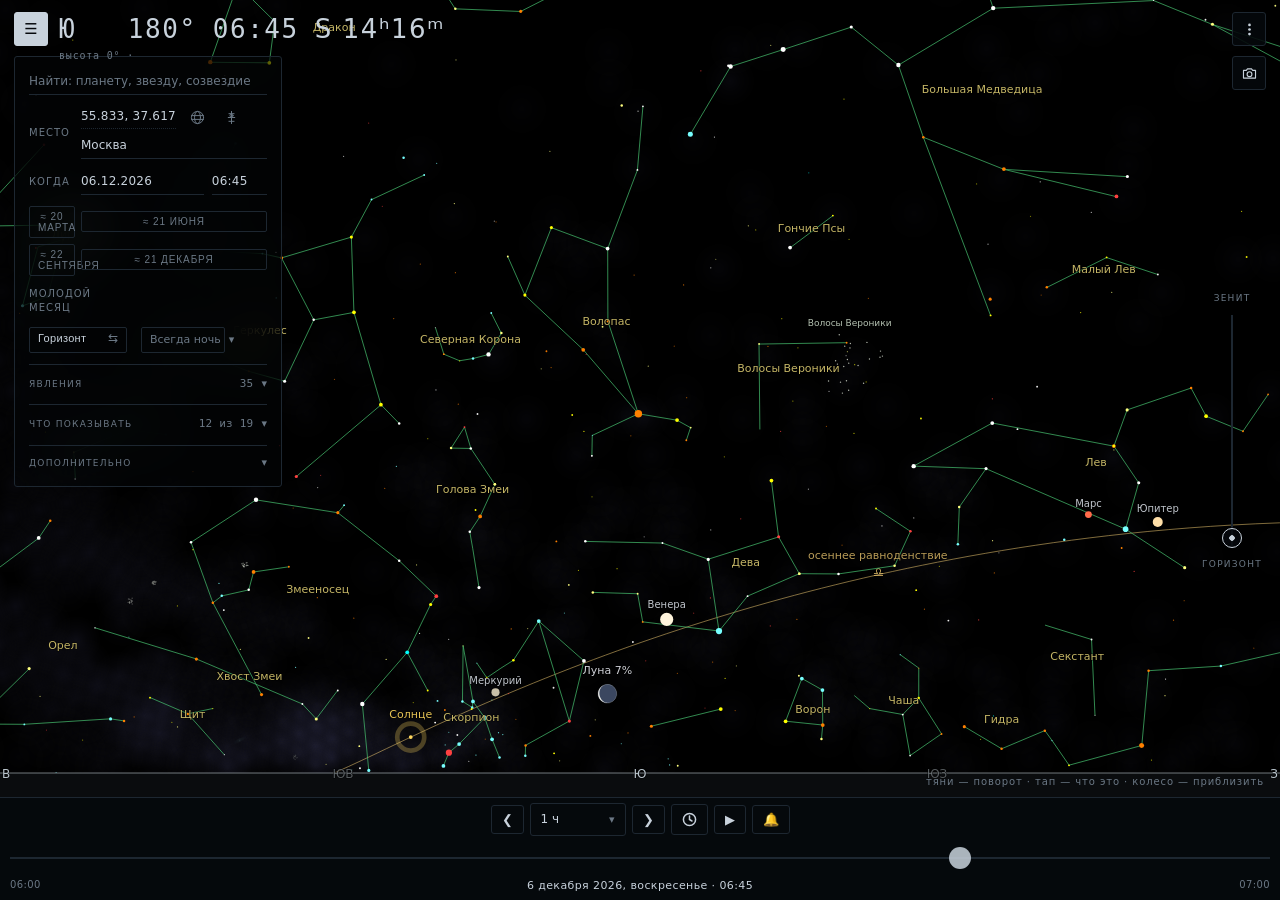
==== skymap/index.html @ 35d28c6e "fix and camera" ====
<!--
  Карта звёздного неба — интерактивная версия.

  Написана по следам карты неба astronet.ru (https://www.astronet.ru/db/map/):
  исходный CGI skyc.cgi служил эталоном для проекции, палитры, размеров
  звёзд по величине и формы зари. Каталоги bs.bin и conbnd.bin, фигуры и
  названия созвездий взяты оттуда же без изменений.

  Идейный автор : Oleg Bartunov
  Кодирование   : @r2d2
  Дата          : 19.08.2026
  Версия        : 0.3 (прототип)

  Один файл, работает без сети. Каталоги хранятся в J2000 и приводятся
  к равноденствию даты матрицей прецессии; Луна топоцентрическая.

  Источники данных:
    звёзды          BSC5, Hoffleit & Warren 1991 (VizieR V/50)
    скопления       OpenNGC (github.com/mattiaverga/OpenNGC);
                    величины шаровых — Harris 1996, изд. 2010
                    (physics.mcmaster.ca/~harris/mwgc.dat)
    потоки          календарь IMO 2026 (imo.net), Table 5 и 6
    места           GeoNames; обсерватории мира — astropy-data
    Млечный Путь,   из дерева astronet.ru/db/map (skyc.c)
    фигуры, границы

  Формулы:
    Солнце и Луна   Meeus, Astronomical Algorithms, гл. 47 и 48
    прецессия       долгопериодная, Вондрак, Капитен и Уоллес (2011),
                    по эталонной реализации ERFA; область ±200 000 лет
    рефракция       Сэмундсон (Meeus, гл. 16); физическая модель до −1°
    магнитный север WMM2025 (NOAA/NCEI + BGS), степень 12
    планеты         метод Шлютера (stjarnhimlen.se/comp/ppcomp.html)
    проекция        стереографическая, как в skyc.c

  Полный перечень со ссылками на конкретные файлы каталогов —
  SOURCES.md в дереве исходников.

  Ход времени задан промежутком, а не скоростью: выбранный промежуток —
  час, сутки, месяц, год, век — всегда проходит за одно и то же экранное
  время, так что картинка меняется одинаково быстро. Пока за кадр небо
  поворачивается меньше чем на градус, время идёт непрерывно и суточное
  вращение видно; выше этого порога оно не показывается вовсе — время
  идёт целыми сутками, иначе вращение рассыпается в мелькание.
  Ход идёт и в прошлое. Собственные движения звёзд учитываются
  по BSC для 3549 звёзд, у которых движение заметно (от 0.05" в год):
  Арктур за тысячу лет проходит 0.63 градуса, Groombridge 1830 — почти
  два. Прецессия считается долгопериодной моделью Вондрака; сама карта
  не позволяет времени уйти за область модели ±200 000 лет от J2000.

  Воздух карта учитывает: значок с прямым/изогнутым лучом переключает
  только геометрию показа — истинная астрономия при этом не меняется.
  У горизонта изображение поднимается примерно на полградуса; звезда,
  геометрически уже ушедшая под горизонт, ещё может быть видна. У Солнца
  считается и differential refraction: физический диск сплющивается, а
  его UI-marker остаётся отдельным круглым указателем. Луна пока не
  переведена на эту модель формы.

  Наведение телефоном принимает только направление, привязанное к северу:
  Safari webkitCompassHeading или absolute DeviceOrientation. Магнитный
  курс переводится в истинный азимут по WMM2025.

  Известные пробелы: карта не считает ПОГЛОЩЕНИЯ света в воздухе — у
  самого горизонта звёзды на деле тускнеют на несколько величин, а на
  карте горят в полную силу. Рефракция пока стандартная: без давления,
  температуры, влажности, высоты места и terrain horizon; green flash и
  chromatic dispersion не моделируются. Время карта показывает по часам
  устройства, а если она открыта по ссылке со сценой — по часам того, кто
  эту ссылку дал (гражданского пояса места карта не знает). Отсев по
  горизонту у Луны и планет идёт по истинной высоте, а не по видимой;
  Луна остаётся на прежнем glyph-size и без differential shape.

  Склонение считается на НЫНЕШНИЙ миг: компасом водят сейчас, а карта в
  этот час может показывать любой год. Место берётся у наблюдателя карты
  — другого без геолокации нет, — и отсюда договор: наведение по компасу
  верно, когда наблюдатель карты и есть место, где стоит человек.
  Технический долг: физическое положение телефона неизвестно, а
  webkitCompassAccuracy Safari пока не фильтруется. Подробности —
  HANDOFF.md.
-->
<!DOCTYPE html>
<html lang="ru">
<head>
<meta charset="utf-8">

<meta name="viewport" content="width=device-width, initial-scale=1, maximum-scale=1, user-scalable=no, viewport-fit=cover, interactive-widget=resizes-content">
<title>Bring the Sky to Kids</title>
<style>
  :root{
    
    --glow:      #000076;   
    --spec-O:    #00ffff;
    --spec-A:    #ffffff;
    --spec-K:    #ff8000;
    --ink:       #c8d2dc;
    --ink-dim:   #6b7885;
    --rule:      #1d2731;
    --panel:     rgba(6,9,13,.82);
    



    --sheet:     rgba(6,9,13,.38);
  }
  
  body.night{
    --glow:      #2a0000;
    --spec-O:    #ff5555;
    --spec-A:    #ff6666;
    --spec-K:    #ff3300;
    --ink:       #ff4d4d;
    --ink-dim:   #9e2222;
    --rule:      #3d0e0e;
    --panel:     rgba(14,2,2,.86);
    --sheet:     rgba(14,2,2,.44);
  }
  

  body.night #topbar, body.night #panel, body.night #note, body.night #fsTop,
  body.night #card,
  body.night #altbar, body.night #azbar, body.night .hint{
    filter:brightness(var(--dim,1));
  }
  body.night #menu[aria-expanded=true],
  body.night .t[aria-pressed=true],
  body.night .act.on{color:#0d0000}
  body.night .runlab[aria-pressed=true]{color:var(--spec-O)}
  *{box-sizing:border-box;margin:0;padding:0}
  html,body{height:100%;overflow:hidden;background:#000}
  body{
    font:400 13px/1.45 ui-sans-serif,system-ui,"Helvetica Neue",Arial,sans-serif;
    color:var(--ink);
    -webkit-font-smoothing:antialiased;
    -webkit-tap-highlight-color:transparent;
  }
  
  .num{font-family:ui-monospace,"SF Mono",SFMono-Regular,Menlo,Consolas,monospace;
       font-variant-numeric:tabular-nums;letter-spacing:.02em}

  

  #sky{position:fixed;inset:0;display:block;touch-action:none;cursor:grab}
  #sky.drag{cursor:grabbing}

  
  
  





  #topbar{
    position:fixed;top:max(12px,env(safe-area-inset-top));left:14px;z-index:6;
    display:flex;align-items:flex-start;gap:11px;
    
    max-width:calc(100vw - 76px);
  }
  


  


  #expShell[hidden]{display:none}
  #expHead{
    position:fixed;z-index:7;left:60px;right:60px;top:6px;
    display:flex;align-items:flex-start;justify-content:space-between;gap:10px;
    pointer-events:none;
  }
  #expTitle{font-size:15px;color:var(--ink);pointer-events:none}
  #expSub{font-size:11px;color:var(--ink-dim);pointer-events:none}
  #expExit{
    pointer-events:auto;font:inherit;font-size:17px;line-height:1;
    color:var(--ink);background:var(--panel);border:1px solid var(--rule);
    border-radius:3px;min-width:32px;min-height:32px;cursor:pointer;
  }
  


  #expFoot{
    




    --expFootLayout:overlay;
    position:fixed;z-index:7;right:8px;bottom:calc(var(--dockH, 96px) + 6px);
    display:flex;flex-direction:column;gap:5px;align-items:flex-start;
    background:var(--panel);backdrop-filter:blur(14px);
    border:1px solid var(--rule);border-radius:4px;padding:6px 8px;max-width:min(60vw,340px);
  }
  


  @media (max-width:620px){
    


    #expFoot{--expFootLayout:band;
             max-width:min(76vw,300px);padding:5px 7px;gap:3px;
             bottom:calc(var(--dockH, 96px) - 6px)}
    #expHold{white-space:nowrap;overflow:hidden;text-overflow:ellipsis;max-width:100%}
    #expTools .t{font-size:11px;min-height:28px;padding:3px 6px}
  }
  #expVaryRow{display:flex;align-items:center;gap:8px;font-size:13px;color:var(--ink)}
  #expVary{width:150px}
  #expHold{font-size:11px;color:var(--ink-dim);line-height:1.3}
  #expTools{display:flex;gap:6px}
  #expTools .t{font-size:12px;min-height:30px;padding:4px 8px}

  #latRail{
    position:fixed;z-index:6;left:8px;top:50%;transform:translateY(-50%);
    display:flex;flex-direction:column;align-items:center;gap:8px;
    pointer-events:auto;
  }
  #latRail[hidden]{display:none}
  


  #latMarks{position:absolute;left:0;top:0;width:84px;height:100%;pointer-events:none}
  #latMarks .lm{
    position:absolute;left:0;width:34px;height:22px;margin-top:-11px;
    display:flex;align-items:center;justify-content:center;
    background:none;border:0;padding:0;cursor:pointer;pointer-events:auto;
  }
  #latMarks .lm::before{
    content:"";display:block;height:1px;background:var(--rule);opacity:.85;
    width:10px;
  }
  #latMarks .lm[data-род="полюс"]::before{width:16px;height:2px}
  #latMarks .lm[data-род="экватор"]::before{width:20px;height:2px}
  #latMarks .lm[data-род="тропик"]::before{width:16px}
  #latMarks .lm:focus-visible{outline:1px solid var(--ink);outline-offset:2px}
  #latMarks .lmname{
    position:absolute;left:38px;white-space:nowrap;font-size:11px;line-height:1.1;
    color:var(--ink);background:var(--panel);backdrop-filter:blur(14px);
    border:1px solid var(--rule);border-radius:3px;padding:1px 5px;
    pointer-events:none;
  }
  #latSlide{
    -webkit-appearance:slider-vertical;appearance:slider-vertical;
    writing-mode:vertical-lr;direction:rtl;
    width:34px;height:min(52vh,420px);margin:0;
    background:transparent;touch-action:none;cursor:pointer;
    

    accent-color:var(--ink);opacity:.85;
  }
  #latSlide::-webkit-slider-runnable-track{width:3px;background:var(--rule);border-radius:2px}
  #latSlide::-moz-range-track{width:3px;background:var(--rule);border-radius:2px}
  #latSlide::-webkit-slider-thumb{
    -webkit-appearance:none;width:22px;height:22px;border-radius:50%;
    background:var(--ink);border:2px solid #05080c;margin-left:-10px;
  }
  #latSlide::-moz-range-thumb{
    width:22px;height:22px;border-radius:50%;background:var(--ink);border:2px solid #05080c;
  }
  #latRead{
    font-size:13px;color:var(--ink);background:var(--panel);backdrop-filter:blur(14px);
    border:1px solid var(--rule);border-radius:3px;padding:2px 6px;
  }
  #latHome{
    font:inherit;font-size:12px;color:var(--ink);background:var(--panel);
    backdrop-filter:blur(14px);border:1px solid var(--rule);border-radius:3px;
    padding:5px 7px;min-height:32px;cursor:pointer;max-width:84px;line-height:1.15;
  }
  #menu{
    flex:0 0 34px;width:34px;height:34px;
    background:var(--panel);backdrop-filter:blur(14px);
    border:1px solid var(--rule);border-radius:3px;
    color:var(--ink);font:inherit;font-size:15px;line-height:1;
    display:grid;place-items:center;cursor:pointer;
  }
  #menu[aria-expanded=true]{color:#05080c;background:var(--ink);border-color:var(--ink)}
  
  



  #fsTop[hidden],#nightTop[hidden],#shotTop[hidden],#shareTop[hidden],
  #tilt[hidden],#langTop[hidden],#refrTop[hidden],#hud[hidden]{display:none}
  #fsTop,#nightTop,#shotTop,#shareTop,#tilt,#langTop,#refrTop{
    position:fixed;top:max(12px,env(safe-area-inset-top));right:14px;z-index:6;
    width:34px;height:34px;
    background:var(--panel);backdrop-filter:blur(14px);
    border:1px solid var(--rule);border-radius:3px;
    color:var(--ink);font:inherit;font-size:16px;line-height:1;
    display:grid;place-items:center;cursor:pointer;
  }
  

  

  #nightTop{top:calc(max(12px,env(safe-area-inset-top)) + 44px)}
  #shotTop{top:calc(max(12px,env(safe-area-inset-top)) + 88px);font-size:15px}
  
  #shareTop{top:calc(max(12px,env(safe-area-inset-top)) + 132px)}
  


  #shareTop svg,#shotTop svg,#tilt svg,#nightTop svg,#refrTop svg{
    width:17px;height:17px;fill:none;stroke:currentColor;
    stroke-width:1.6;stroke-linecap:round;stroke-linejoin:round}
  #shareTop svg circle{fill:currentColor;stroke:none}
  #nightTop svg path{fill:currentColor;stroke:none}
  #tilt svg path{fill:currentColor;stroke:none}
  

  #shareTop:disabled{opacity:.35;cursor:default}
  
  #tilt{top:calc(max(12px,env(safe-area-inset-top)) + 176px);font-size:15px}
  


  

  #refrTop{top:calc(max(12px,env(safe-area-inset-top)) + 264px)}
  #refrTop.geo{color:#05080c;background:var(--ink);border-color:var(--ink)}
  #langTop{top:calc(max(12px,env(safe-area-inset-top)) + 220px);
    font-size:9px;letter-spacing:.04em;line-height:1.15;
    display:flex;flex-direction:column;align-items:center;justify-content:center}
  #langRu,#langEn{color:var(--ink-dim)}
  #langRu.now,#langEn.now{color:var(--ink)}
  #tilt[hidden]{display:none}
  #tilt.on{color:#05080c;background:var(--ink);border-color:var(--ink)}
  #fsTop.on{color:#05080c;background:var(--ink);border-color:var(--ink)}
  









  #nightTop[aria-pressed=true]{color:#05080c;background:var(--ink);border-color:var(--ink)}
  #fsTop:focus-visible{outline:1px solid var(--spec-A);outline-offset:2px}
  /* Группа кнопок справа: свёрнута в одну кнопку «⋮», по нажатию раскрывается вниз. */
  #moreTop{
    position:fixed;top:max(12px,env(safe-area-inset-top));right:14px;z-index:6;
    width:34px;height:34px;
    background:var(--panel);backdrop-filter:blur(14px);
    border:1px solid var(--rule);border-radius:3px;
    color:var(--ink);font:inherit;line-height:1;
    display:grid;place-items:center;cursor:pointer;
  }
  #moreTop svg{width:17px;height:17px;fill:currentColor}
  #moreTop[aria-expanded=true]{color:#05080c;background:var(--ink);border-color:var(--ink)}
  #moreTop:focus-visible{outline:1px solid var(--spec-A);outline-offset:2px}
  /* «Небо смотрит на нас»: кнопка и Земля-шар. */
  #globeTop{
    position:fixed;top:max(12px,env(safe-area-inset-top));right:14px;z-index:6;
    width:34px;height:34px;
    background:var(--panel);backdrop-filter:blur(14px);
    border:1px solid var(--rule);border-radius:3px;
    color:var(--ink);font:inherit;line-height:1;
    display:grid;place-items:center;cursor:pointer;
  }
  #globeTop svg{width:17px;height:17px;fill:none;stroke:currentColor;
    stroke-width:1.6;stroke-linecap:round;stroke-linejoin:round}
  #globeTop svg circle.me{fill:currentColor;stroke:none}
  #globeTop[aria-pressed=true]{color:#05080c;background:var(--ink);border-color:var(--ink)}
  #globeTop:focus-visible{outline:1px solid var(--spec-A);outline-offset:2px}
  body.night #globeTop{filter:brightness(var(--dim,1))}
  body.short #globeTop{width:28px;height:28px}
  #globe{
    position:fixed;z-index:5;left:0;top:0;cursor:grab;
    touch-action:none;-webkit-user-select:none;user-select:none;
    -webkit-touch-callout:none;-webkit-tap-highlight-color:transparent;
  }
  #globe[hidden]{display:none}
  body:not(.globeOn) #tDist{display:none}         /* только для 3D — в обычном виде не нужна */
  body.globeOn #panel{z-index:6;
    max-height:calc(100dvh - max(12px,env(safe-area-inset-top)) - 56px - var(--dock-h, 180px))}
  body.globeOn *{-webkit-backdrop-filter:none!important;backdrop-filter:none!important}
  /* размытие под меню пересчитывается каждый кадр анимации — на телефоне это
     рывки; вместо него в 3D меню почти непрозрачное */
  body.globeOn #panel{background:rgba(6,9,13,.95)}
  body.night.globeOn #panel{background:rgba(14,2,2,.96)}
  #globebar{
    display:flex;align-items:center;justify-content:space-between;gap:8px;
    padding:0 0 5px;margin:0 0 5px;border-bottom:1px solid var(--rule);
    flex-wrap:wrap;
  }
  #globebar[hidden]{display:none}
  #globebar .modes{display:flex;gap:6px}
  #globebar .zooms{flex-basis:100%;display:flex;justify-content:center;gap:6px;flex-wrap:wrap}
  #globebar .t{flex:0 0 auto}
  #globecoords{
    flex:1 1 auto;text-align:center;font-size:12px;letter-spacing:.02em;
    color:var(--ink);white-space:nowrap;
  }
  @media (max-width:560px){
    #globecoords{flex-basis:100%;order:-1;padding-bottom:4px}
  }
  /* Столбец справа: «⋮», снимок и компас видны всегда, остальное — в группе. */
  #toolcol{position:fixed;top:max(12px,env(safe-area-inset-top));right:14px;z-index:6;
    display:flex;flex-direction:column;gap:10px}
  #toolcol > button{position:static;flex:none}
  body:not(.toolsOpen) :is(#globeTop,#fsTop,#nightTop,#shareTop,#langTop,#refrTop){display:none !important}
  body.toolsOpen #altbar{visibility:hidden}
  body.night #moreTop{filter:brightness(var(--dim,1))}
  #menu:focus-visible{outline:1px solid var(--spec-A);outline-offset:2px}
  








  #note{white-space:pre-line;
    position:fixed;z-index:7;left:14px;
    top:calc(max(12px,env(safe-area-inset-top)) + 44px);
    max-width:calc(100vw - 76px);
    padding:6px 10px;font-size:11px;letter-spacing:.02em;color:var(--ink);
    background:var(--panel);backdrop-filter:blur(14px);
    border:1px solid var(--rule);border-radius:3px;
    transition:opacity .35s ease;
  }
  #note[hidden]{display:none}
  



  #why, #explain{
    position:fixed;z-index:7;left:14px;max-width:calc(100vw - 76px);
    background:var(--panel);backdrop-filter:blur(14px);
    border:1px solid var(--rule);border-radius:3px;color:var(--ink);
  }
  #why{
    padding:5px 10px;font:inherit;font-size:11px;letter-spacing:.02em;
    cursor:pointer;
  }
  #explain{
    padding:6px 10px;font-size:11px;line-height:1.5;letter-spacing:.02em;
    white-space:pre-line;
  }
  #why[hidden], #explain[hidden]{display:none}
  
  #navSid{
    text-align:center;font-size:10px;letter-spacing:.02em;
    color:var(--ink-dim);padding:2px 8px 0;
  }
  #navSid[hidden]{display:none}
  



  #earth{
    position:fixed;z-index:5;left:0;top:0;
    touch-action:none;-webkit-user-select:none;user-select:none;
    -webkit-touch-callout:none;-webkit-tap-highlight-color:transparent;
  }
  #earth[hidden]{display:none}
  #earthbar{
    display:flex;align-items:center;justify-content:space-between;gap:8px;
    padding:0 0 5px;margin:0 0 5px;border-bottom:1px solid var(--rule);
    flex-wrap:wrap;
  }
  #earthbar[hidden]{display:none}
  #earthcoords{
    flex:1 1 auto;text-align:center;font-size:12px;letter-spacing:.02em;
    color:var(--ink);white-space:nowrap;
  }
  



  @media (max-width:560px){
    #earthcoords{flex-basis:100%;order:-1;padding-bottom:4px}
    #earthbar .t{flex:1 1 0;min-width:0}
  }
  #earthbar .t{flex:0 0 auto}
  


  .globe{background:none;border:0;padding:0 4px;line-height:0;cursor:pointer;
    color:var(--ink-dim)}
  .globe svg{width:17px;height:17px;display:block;
    fill:none;stroke:currentColor;stroke-width:1.4;
    stroke-linecap:round;stroke-linejoin:round}
  .globe:hover{color:var(--ink)}
  .globe:focus-visible{outline:1px solid var(--spec-A);outline-offset:2px}
  #note.fade{opacity:0}
  #hud{pointer-events:none;user-select:none}
  

  



  #hud .top{display:flex;align-items:center;gap:16px;min-height:34px}
  #hud .dir{font-size:26px;font-weight:200;letter-spacing:.06em;line-height:1;white-space:pre}
  #hud .sub{margin-top:3px;font-size:10px;color:var(--ink-dim);letter-spacing:.08em}

  
  #panel{
    position:fixed;left:14px;z-index:5;
    top:calc(max(12px,env(safe-area-inset-top)) + 44px);
    width:268px;max-width:calc(100vw - 28px);
    max-height:calc(100dvh - max(12px,env(safe-area-inset-top)) - 118px);
    overflow-y:auto;overscroll-behavior:contain;
    background:var(--sheet);backdrop-filter:blur(26px) saturate(1.15);
    border:1px solid var(--rule);border-radius:3px;
    transition:opacity .18s ease;
  }
  #panel.hide{opacity:.12}
  #panel > .body{padding:12px 14px 14px;display:grid;gap:11px}


  



  .row{display:grid;grid-template-columns:46px 1fr;align-items:center;gap:6px}
  .row[hidden]{display:none}
  .row label, .row .lab{font-size:10px;letter-spacing:.1em;text-transform:uppercase;color:var(--ink-dim)}
  
  .place{
    font:inherit;font-size:12px;background:none;border:0;padding:2px 0;
    color:var(--ink);text-align:left;cursor:pointer;white-space:nowrap;
    border-bottom:1px dotted var(--rule);
  }
  .place:hover{color:var(--spec-A)}
  .place:focus-visible{outline:1px solid var(--spec-A);outline-offset:2px}
  

  .runlab{
    font:inherit;font-size:10px;letter-spacing:.1em;text-transform:uppercase;
    background:none;border:0;padding:0;text-align:left;cursor:pointer;
    color:var(--ink-dim);
  }
  .runlab[aria-pressed=true]{color:var(--spec-O)}
  .runlab:focus-visible{outline:1px solid var(--spec-A);outline-offset:2px}
  


  .t.run{width:9ch;text-align:center}
  



  .row.runrow{display:flex;align-items:center;gap:10px}
  .row.runrow .drop.pick{margin-left:auto}

  


  .drop.pick{position:relative;border:0;padding:0;margin-left:9px}
  #lightPick summary{width:12ch}          
  .drop.pick summary{
    


    width:9ch;white-space:nowrap;
    font-size:11px;color:var(--ink-dim);
    border:1px solid var(--rule);border-radius:2px;padding:4px 8px;
  }
  .drop.pick summary:hover{color:var(--ink)}
  .drop.pick[open] summary{color:var(--ink);border-color:var(--ink-dim)}
  


  .picklist{
    

    position:absolute;right:0;min-width:100%;top:100%;margin-top:5px;z-index:5;
    display:flex;flex-direction:column;gap:2px;padding:4px;
    background:var(--panel);backdrop-filter:blur(14px);
    border:1px solid var(--rule);border-radius:2px;
  }
  .picklist .t{
    text-align:left;text-transform:none;letter-spacing:.02em;font-size:12px;
    padding:6px 8px;border-color:transparent;white-space:nowrap;
  }
  .picklist .t::before{content:"·";display:inline-block;width:1.4em;color:var(--ink-dim)}
  .picklist .t[aria-pressed=true]{background:transparent;color:var(--ink);border-color:transparent}
  .picklist .t[aria-pressed=true]::before{content:"✓";color:var(--spec-A)}
  .picklist .t:hover{background:rgba(200,212,220,.09)}
  





  #card .cardact{
    display:block;width:100%;margin:8px 0 2px;padding:6px 8px;
    font:inherit;text-align:left;cursor:pointer;
  }
  #card .cardact:focus-visible{
    outline:1px solid var(--spec-A);outline-offset:2px;
  }
  #spanFree{
    margin-top:4px;width:100%;font-size:12px;padding:5px 8px;
    background:transparent;color:var(--ink);
    border:0;border-top:1px solid var(--rule);border-radius:0;
  }
  #spanFree::placeholder{color:var(--ink-dim)}
  

  .picklist .t.red{color:#c8695e}
  .picklist .t.red[aria-pressed=true]{color:#e0796b}
  #lightPick.red summary{color:#c8695e;border-color:#7a4038}
  


  .buildrow{margin-top:10px;opacity:.55}
  .buildrow .num{font-size:10px;letter-spacing:.04em}
  .cmprow{display:flex;align-items:center;gap:4px;margin-top:6px}
  .row output{font-size:12px;text-align:right;min-width:52px;color:var(--ink)}
  .row .pair{display:flex;align-items:center;gap:9px}
  

  .row .pair.when{gap:8px}
  .row .pair.when #date{flex:1 1 auto;min-width:0}
  .row .pair.when #time{flex:0 0 4.6em}

  input[type=range]{
    -webkit-appearance:none;appearance:none;width:100%;height:1px;
    background:var(--rule);outline:none;
  }
  input[type=range]::-webkit-slider-thumb{
    -webkit-appearance:none;width:11px;height:11px;border-radius:50%;
    background:var(--ink);cursor:pointer;
  }
  input[type=range]::-moz-range-thumb{
    width:11px;height:11px;border:0;border-radius:50%;background:var(--ink);cursor:pointer;
  }

  input[type=text],input[type=search],input[type=datetime-local]{
    width:100%;background:transparent;border:0;border-bottom:1px solid var(--rule);
    color:var(--ink);font:inherit;font-size:12px;padding:3px 0;outline:none;
  }
  input:focus-visible{border-bottom-color:var(--spec-A)}

  
  .find{position:relative}
  




  .row .pair.find{flex-wrap:wrap;row-gap:4px}
  .row .pair.find #placeq{flex:1 1 100%;min-width:0}
  .find input{
    width:100%;background:transparent;border:0;border-bottom:1px solid var(--rule);
    color:var(--ink);font:inherit;font-size:12px;padding:4px 0;outline:none;
  }
  .find input:focus-visible{border-bottom-color:var(--spec-A)}
  


  .find input[type=search]{-webkit-appearance:none;appearance:none}
  .find input::placeholder{color:var(--ink-dim)}
  #qres,#placeqres{
    position:absolute;left:-6px;right:-6px;top:100%;margin-top:5px;z-index:5;
    list-style:none;background:var(--panel);backdrop-filter:blur(14px);
    border:1px solid var(--rule);border-radius:2px;max-height:236px;overflow:auto;
  }
  #qres li,#placeqres li{
    display:flex;justify-content:space-between;gap:8px;align-items:baseline;
    padding:6px 9px;cursor:pointer;font-size:12px;
  }
  #qres li:hover,#qres li[aria-selected=true],#placeqres li:hover{background:rgba(200,212,220,.09)}
  #qres .kind,#placeqres .kind{font-size:9px;letter-spacing:.1em;text-transform:uppercase;color:var(--ink-dim)}
  #qres .alt{font-size:10px;color:var(--ink-dim);white-space:nowrap}
  #qres .alt.up{color:var(--spec-O)}
  .toggles{display:flex;flex-wrap:wrap;gap:5px}
  .chips{display:flex;flex-wrap:wrap;gap:4px}
  .chips .t{padding:4px 7px}
  .t{
    font-size:10px;letter-spacing:.09em;text-transform:uppercase;
    padding:4px 8px;border:1px solid var(--rule);border-radius:2px;
    background:transparent;color:var(--ink-dim);cursor:pointer;
  }
  .t[aria-pressed=true]{color:#05080c;background:var(--ink);border-color:var(--ink)}
  




  


  .drop{border-top:1px solid var(--rule);padding-top:9px}
  #extra .row{margin-top:6px}
  .drop summary{
    display:flex;align-items:baseline;justify-content:space-between;
    gap:8px;cursor:pointer;list-style:none;padding:2px 0;
  }
  .drop summary::-webkit-details-marker{display:none}
  .drop summary::after{content:"▾";color:var(--ink-dim);font-size:11px;line-height:1}
  .drop[open] summary::after{content:"▴"}
  .drop summary .num{font-size:11px;color:var(--ink-dim);margin-left:auto}
  .toggles.col{flex-direction:column;align-items:stretch;gap:2px;margin-top:7px}
  .toggles.col .t{
    text-align:left;text-transform:none;letter-spacing:.02em;font-size:12px;
    padding:6px 8px;border-color:transparent;
  }
  

  .toggles.col .t::before{content:"·";display:inline-block;width:1.4em;color:var(--ink-dim)}
  


  .toggles.col .t.ev{display:grid;grid-template-columns:1.4em 1fr;padding:7px 8px}
  .toggles.col .t.ev::before{grid-row:1 / span 2}
  .toggles.col .t.ev .evName{grid-column:2}
  .toggles.col .t.ev .evAbout{grid-column:2;color:var(--ink-dim);font-size:11px;
    line-height:1.3;margin-top:2px}
  .toggles.col .t.ev .evAbout:empty{display:none}
  .toggles.col .t[aria-pressed=true]{background:transparent;color:var(--ink);border-color:transparent}
  .toggles.col .t[aria-pressed=true]::before{content:"✓";color:var(--spec-A)}
  





  .t.sw{
    display:inline-flex;align-items:baseline;justify-content:space-between;
    

    width:16ch;white-space:nowrap;
    text-align:left;text-transform:none;letter-spacing:.03em;font-size:11px;
  }
  

  

  .t.sw::after{content:"\21C6";color:var(--ink-dim);font-size:12px;line-height:1;margin-left:6px}
  .t.sw{color:var(--ink);border-color:var(--rule)}
  .t.sw:hover{border-color:var(--ink-dim)}
  .t.sw:hover::after{color:var(--ink)}
  .seg{display:inline-flex}
  .seg .t{border-radius:0}
  .seg .t:first-child{border-radius:2px 0 0 2px}
  .seg .t:last-child{border-radius:0 2px 2px 0;border-left-width:0}
  .seg .t:last-child[aria-pressed=true]{border-left-width:1px;margin-left:-1px}
  .t:focus-visible{outline:1px solid var(--spec-A);outline-offset:1px}

  .act{
    width:100%;font:inherit;font-size:11px;letter-spacing:.1em;text-transform:uppercase;
    padding:7px;background:transparent;border:1px solid var(--rule);border-radius:2px;
    color:var(--ink-dim);cursor:pointer;
  }
  .act:hover{color:var(--ink);border-color:var(--ink-dim)}
  .act:focus-visible{outline:1px solid var(--spec-A);outline-offset:1px}
  .act.on{color:#05080c;background:var(--spec-O);border-color:var(--spec-O)}

  
  

  .capbtn{
    font:inherit;font-size:10px;letter-spacing:.1em;text-transform:uppercase;
    background:none;border:0;padding:2px 4px;color:var(--ink-dim);cursor:pointer;
  }
  .capbtn{position:relative;z-index:2;touch-action:manipulation;flex:none}
  .capbtn:hover{color:var(--ink)}
  .capbtn:focus-visible{outline:1px solid var(--spec-A);outline-offset:2px}
  #altbar{
    


    position:fixed;right:14px;top:50%;transform:translateY(-50%);z-index:5;
    display:flex;flex-direction:column;align-items:center;gap:8px;
    height:min(46vh,320px);
  }
  




  .altslot{
    flex:1;min-height:0;overflow:hidden;
    display:flex;align-items:stretch;justify-content:center;
  }
  



  #altbar input[type=range]{
    writing-mode:vertical-lr;direction:rtl;
    -webkit-appearance:none;appearance:none;
    width:34px;height:100%;margin:0;
    background:linear-gradient(var(--rule),var(--rule)) center/2px 100% no-repeat;
  }
  

  #altbar input[type=range]::-webkit-slider-thumb{
    -webkit-appearance:none;width:20px;height:20px;border-radius:50%;
    background:radial-gradient(circle, var(--ink) 0 2.5px, transparent 3px),
               var(--panel);
    border:1.5px solid var(--ink);box-shadow:0 0 0 1px rgba(0,0,0,.55);
    cursor:pointer;
  }
  #altbar input[type=range]::-moz-range-thumb{
    width:20px;height:20px;border-radius:50%;
    background:radial-gradient(circle, var(--ink) 0 2.5px, transparent 3px),
               var(--panel);
    border:1.5px solid var(--ink);box-shadow:0 0 0 1px rgba(0,0,0,.55);
    cursor:pointer;
  }
  #altbar input[type=range]::-moz-range-track{
    width:2px;background:var(--rule);
  }
  

  #azbar{
    position:fixed;left:16px;right:64px;
    bottom:calc(var(--dock-h, 0px) + max(16px, env(safe-area-inset-bottom)));
  }
  #azbar input[type=range]{width:100%}
  .cap{font-size:9px;letter-spacing:.14em;text-transform:uppercase;color:var(--ink-dim)}
  



  body.short{
  }
  body.short #azbar, body.short .hint{display:none}
  body.short #altbar{height:calc(100% - 96px);top:52px;transform:none;right:10px}
  body.short #hud .dir{font-size:17px}
  body.short #hud .sub{display:none}
  body.short #menu{width:28px;height:28px;font-size:13px}
  
  body.short #hud .top{min-height:28px}
  body.short #fsTop{width:28px;height:28px;font-size:14px;right:8px;top:6px}
  body.short #moreTop{width:28px;height:28px;right:8px;top:6px}
  body.short #toolcol{right:8px;top:6px;gap:6px}
  body.short #nightTop{width:28px;height:28px;right:8px;top:40px}
  body.short #shotTop{width:28px;height:28px;font-size:13px;right:8px;top:74px}
  body.short #langTop{width:28px;height:28px;right:8px;top:176px;font-size:8px}
  body.short #refrTop{width:28px;height:28px;right:8px;top:210px}
  body.short #refrTop svg{width:15px;height:15px}
  body.short #topbar{top:6px;left:8px;gap:8px}
  body.short #panel{top:42px;left:8px;width:236px;max-height:calc(100% - 52px)}
  
  body.short #note{top:42px;left:8px;font-size:10px;max-width:calc(100vw - 52px)}
  @media (max-width:720px){
    #azbar{left:16px;right:52px}
    #altbar{height:min(36vh,220px)}
  }
  



  


  #run{display:flex;align-items:center;gap:10px;min-width:0;pointer-events:none}
  



  



  #hudSt{
    pointer-events:auto;cursor:pointer;font:inherit;color:inherit;
    background:none;border:0;padding:0;
  }
  #run .rd{font-size:10px;letter-spacing:.06em;color:var(--ink-dim);white-space:nowrap}
  


  @media (max-width:560px){
    


    #run .rd .wd{display:none}
    #run{gap:7px}
    #hud .top{gap:11px}
  }
  body.short #run .rd{font-size:9px}

  
  #card{
    position:fixed;z-index:7;pointer-events:none;max-width:250px;
    background:var(--panel);backdrop-filter:blur(14px);
    border:1px solid var(--rule);border-radius:3px;padding:8px 10px;
    font-size:11px;line-height:1.5;color:var(--ink);
  }
  


  #card.pinned{pointer-events:auto;max-width:300px;box-shadow:0 6px 24px rgba(0,0,0,.45)}
  #card .h{font-size:13px;letter-spacing:.02em}
  #card .s{font-size:10px;color:var(--ink-dim);letter-spacing:.06em;margin-bottom:4px}
  #card .n{margin-top:6px;padding-top:6px;border-top:1px solid var(--rule);
           font-size:10px;line-height:1.5;color:var(--ink-dim)}
  #card .src{font-size:9px;letter-spacing:.05em;color:var(--ink-dim);opacity:.75;margin-top:3px}
  #card .r{display:flex;gap:8px;justify-content:space-between}
  #card .r span:first-child{color:var(--ink-dim);letter-spacing:.06em}
  #card .r span:last-child{text-align:right}
  
  #card .v2{display:block;color:var(--ink-dim);font-size:10px;margin-top:1px}
  

  #timedock{
    position:fixed;z-index:8;left:0;right:0;
    bottom:max(0px,env(safe-area-inset-bottom));
    background:var(--panel);backdrop-filter:blur(14px);
    border-top:1px solid var(--rule);padding:5px 10px 6px;
  }
  #timedock[hidden]{display:none}
  



  #timedock .row{display:flex;gap:6px;align-items:center;justify-content:center}
  #timedock .nb{
    background:none;border:1px solid var(--rule);border-radius:3px;
    color:var(--ink);font-size:13px;line-height:1;padding:7px 10px;cursor:pointer;
    



    user-select:none;-webkit-user-select:none;-webkit-touch-callout:none;
  }
  
  #navBell[aria-pressed="true"]{color:#05080c;background:var(--ink);border-color:var(--ink)}
  #timedock .nb.wide{min-width:74px;font-size:11px;color:var(--ink-dim)}
  



  #timedock .drop.nav{position:relative;border-top:0;padding-top:0;min-width:96px}
  #timedock .drop.nav>summary{
    list-style:none;border:1px solid var(--rule);border-radius:3px;
    padding:7px 10px;font-size:12px;cursor:pointer;text-align:center;
  }
  #timedock .drop.nav>summary::-webkit-details-marker{display:none}
  #timedock .drop.nav[open]>.toggles{
    position:absolute;bottom:100%;right:0;margin-bottom:6px;
    background:var(--panel);backdrop-filter:blur(14px);
    border:1px solid var(--rule);border-radius:3px;
    padding:6px;display:flex;flex-direction:column;gap:4px;min-width:120px;
    



    max-height:calc(100vh - var(--dock-h, 96px) - 20px);
    overflow-y:auto;overscroll-behavior:contain;
  }
  


  #timedock .drop.nav[open]>.toggles>.t{flex:0 0 auto}
  


  #timedock .drop.nav[open]>.toggles{flex-wrap:nowrap}
  

  #timedock .drop.nav[open] #navFree{
    position:absolute;bottom:100%;right:0;margin-bottom:6px;
    background:var(--panel);backdrop-filter:blur(14px);
    border:1px solid var(--rule);border-radius:3px;
    padding:8px;display:flex;flex-direction:column;gap:5px;width:212px;
  }
  


  



  #timedock .drop.nav[open] #navFree[hidden],
  #timedock .drop.nav[open]>.toggles[hidden]{display:none}
  

  #timedock #navFree .p{display:flex;align-items:center;gap:5px}
  #timedock #navFree input{
    flex:1 1 auto;min-width:0;box-sizing:border-box;
    background:rgba(255,255,255,.09);
    border:1px solid var(--ink-dim);border-radius:3px;
    color:var(--ink);font:inherit;font-size:12px;padding:6px 7px;
  }
  #timedock #navFree input::placeholder{color:var(--ink-dim)}
  #timedock #navFree .t{flex:0 0 auto}
  #timedock .mid{display:flex;gap:6px;align-items:center}
  

  #timedock #navTrack{
    position:relative;height:40px;margin:2px 0 0;cursor:pointer;touch-action:none;
  }
  #timedock #navLine{
    position:absolute;left:0;right:0;top:19px;height:2px;background:var(--rule);
  }
  #timedock #navThumb{
    position:absolute;top:9px;width:22px;height:22px;margin-left:-11px;
    border-radius:50%;background:var(--ink);opacity:.85;pointer-events:none;
  }
  

  #timedock #navThumb.тихо{opacity:.35}
  #timedock #navTrack:focus-visible{outline:1px solid var(--spec-A);outline-offset:2px}
  #timedock .ends{
    display:flex;justify-content:space-between;gap:8px;
    font-size:10px;letter-spacing:.04em;color:var(--ink-dim);
  }
  #timedock #navHere{color:var(--ink);font-size:11px}
  

  #timedock #navStep{
    display:block;margin:3px auto 0;background:none;border:0;padding:0;
    font:inherit;font-size:10px;letter-spacing:.06em;color:var(--ink-dim);
    cursor:pointer;
  }
  #timedock #navStep[hidden]{display:none}


  .hint{
    position:fixed;right:16px;
    bottom:calc(var(--dock-h, 0px) + max(8px, env(safe-area-inset-bottom)));
    font-size:10px;letter-spacing:.09em;color:var(--ink-dim);text-align:right;
    pointer-events:none;transition:opacity .5s ease;
  }
  @media (max-width:430px){
    




    #timedock .row{gap:4px}
    #timedock .nb{padding:7px 7px}
    #timedock .drop.nav>summary{padding:7px 7px}
  }

  @media (max-width:520px){
    





    #hud .dir{font-size:min(22px, calc((100vw - 145px)/14))}
    .hint{display:none}
  }
  @media (prefers-reduced-motion:reduce){*{transition:none!important}}












  
  #card .zn{font-family:"zodiac",serif}

@font-face{
  font-family: "zodiac";
  font-style: normal;
  font-weight: 400;
  font-display: block;
  src: url([data-uri]) format("woff2");
}
































































































</style>
</head>
<body>

<canvas id="sky"></canvas>


<div id="latRail" hidden>
  
  <div id="latMarks" aria-hidden="false"></div>
  <input type="range" id="latSlide" min="-90" max="90" step="0.05" value="0"
         orient="vertical" aria-label="Широта наблюдателя">
  <output id="latRead" class="num" for="latSlide">—</output>
  <button id="latHome" type="button">моя широта</button>
</div>


<div id="expShell" hidden>
  <div id="expHead">
    <div>
      <div id="expTitle"></div>
      <div id="expSub" class="num"></div>
    </div>
    <button id="expExit" type="button" aria-label="Выйти из опыта">×</button>
  </div>
  <div id="expFoot">
    <div id="expVaryRow">
      <span id="expVaryName"></span>
      <span id="expVaryValue" class="num"></span>
      <input type="range" id="expVary" hidden aria-label="Параметр опыта">
    </div>
    <div id="expHold" class="num"></div>
    <div id="expTools">
      <button class="t" id="expTrail" type="button" aria-pressed="false">След</button>
      <button class="t" id="expClear" type="button">Очистить</button>
      <button class="t" id="expReset" type="button">Сначала</button>
    </div>
  </div>
</div>

<div id="note" hidden></div>

<button id="why" hidden></button>
<div id="explain" hidden></div>
<div id="topbar">
  <button id="menu" aria-expanded="false" aria-controls="panel" aria-label="Меню">☰</button>
  <div id="hud">
    <div class="top">
      <div class="dir num" id="hudDir">—</div>
      <div class="dir num" id="runTime">—</div>
      
      <div id="run">
        <button class="dir num" id="hudSt" title="Звёздное время — нажми, чтобы узнать">—</button>
      </div>
    </div>
    <div class="sub num" id="hudSub"></div>
  </div>
</div>
<button id="moreTop" aria-label="Инструменты" title="Инструменты" aria-expanded="false">
  <svg viewBox="0 0 24 24" aria-hidden="true" focusable="false">
    <circle cx="12" cy="5.5" r="1.9"></circle><circle cx="12" cy="12" r="1.9"></circle><circle cx="12" cy="18.5" r="1.9"></circle>
  </svg>
</button>
<button id="fsTop" aria-label="Во весь экран">⛶</button>
<button id="globeTop" aria-pressed="false" title="Небо смотрит на нас: Земля из космоса"
        aria-label="Небо смотрит на нас: Земля из космоса">
  <svg viewBox="0 0 24 24" aria-hidden="true" focusable="false">
    <circle cx="12" cy="12" r="8.6"></circle>
    <path d="M4.2 8.6c3 1.6 5.2.6 7.4 2.2s1.6 4.4 4.6 5.4M13.6 3.6c-.8 2.2.4 3.6 2.6 4.2s3.6 1.6 4.2 3.4"></path>
    <circle class="me" cx="10.2" cy="12.6" r="1.7"></circle>
  </svg>
</button>

<button id="refrTop" aria-label="Как видно или геометрически" aria-pressed="false">
  <svg viewBox="0 0 24 24" aria-hidden="true" focusable="false">
    <path id="refrRay" d="M19 6C17 12 13 15.5 5 18M5 18l4.46.6M5 18l3.33-3.03"></path>
  </svg>
</button>

<button id="langTop" aria-label="Язык · Language">
  <span id="langRu">RU</span><span id="langEn">EN</span>
</button>

<button id="nightTop" aria-label="Ночной режим" aria-pressed="false">
  <svg viewBox="0 0 24 24" aria-hidden="true" focusable="false">
    <path d="M20 14.2A8.4 8.4 0 0 1 9.8 4 8.6 8.6 0 1 0 20 14.2z"></path>
  </svg>
</button>

<button id="shotTop" aria-label="Снимок карты">
  <svg viewBox="0 0 24 24" aria-hidden="true" focusable="false">
    <path d="M3.5 7.5h4l1.6-2h5.8l1.6 2h4v11h-17z"></path>
    <circle cx="12" cy="13" r="3.4"></circle>
  </svg>
</button>

<button id="shareTop" aria-label="Ссылка на это небо">
  <svg viewBox="0 0 24 24" aria-hidden="true" focusable="false">
    <circle cx="18" cy="5" r="2.6"></circle>
    <circle cx="6" cy="12" r="2.6"></circle>
    <circle cx="18" cy="19" r="2.6"></circle>
    <path d="M8.3 10.8 L15.7 6.4 M8.3 13.2 L15.7 17.6"></path>
  </svg>
</button>

<button id="tilt" aria-label="Навести телефон на небо" hidden>
  <svg viewBox="0 0 24 24" aria-hidden="true" focusable="false">
    <circle cx="12" cy="12" r="8.5"></circle>
    <path d="M15.2 8.8 L10.6 10.6 L8.8 15.2 L13.4 13.4 Z"></path>
  </svg>
</button>

<section id="panel" hidden>
  <div class="body">
    <div class="find">
      
      <input type="search" id="q" placeholder="Найти: планету, звезду, созвездие"
             spellcheck="false" autocomplete="off" autocapitalize="none"
             autocorrect="off" enterkeyhint="search" aria-autocomplete="none">
      <ul id="qres" hidden></ul>
    </div>
    <div class="row">
      <span class="lab" id="labPlace">Место</span>
      <div class="pair find">
        <button class="num place" id="place" title="Сейчас и здесь">55.833, 37.617</button>
        
        <button class="globe" id="earthPick" title="Выбрать точку на Земле"
                aria-label="Выбрать точку на Земле">
          
          <svg viewBox="0 0 24 24" aria-hidden="true" focusable="false">
            <circle cx="12" cy="12" r="8.6"></circle>
            <ellipse cx="12" cy="12" rx="4.2" ry="8.6"></ellipse>
            <path d="M3.7 9.3h16.6M3.7 14.7h16.6"></path>
          </svg>
        </button>
        
        <button class="globe" id="latLab" aria-pressed="false"
                title="Перенести наблюдателя по широте"
                aria-label="Перенести наблюдателя по широте">
          <svg viewBox="0 0 24 24" aria-hidden="true" focusable="false">
            <path d="M12 3.4v17.2M8.4 6.6h7.2M7.4 12h9.2M8.4 17.4h7.2"></path>
            <circle cx="12" cy="9.4" r="2.1"></circle>
          </svg>
        </button>
        
        <input type="search" id="placeq" name="placeq"
               placeholder="Место: имя, координаты или точка на Луне"
               spellcheck="false" autocomplete="off" autocapitalize="none"
               autocorrect="off" enterkeyhint="search" aria-autocomplete="none">
        <ul id="placeqres" hidden></ul>
      </div>
    </div>
    
    <div class="row">
      <button class="runlab" id="nowBtn" title="Поставить нынешний миг">Когда</button>
      <div class="pair when">
        <input type="text" id="date" class="num" inputmode="numeric"
               placeholder="дд.мм.гггг" spellcheck="false" autocomplete="off"
               pattern="[0-9./\- ]*" maxlength="13">
        <input type="text" id="time" class="num" inputmode="numeric"
               placeholder="чч:мм" spellcheck="false" autocomplete="off"
               pattern="[0-9.: ]*" maxlength="5">
      </div>
    </div>
    
    
    <div class="row" id="yearMarks">
      <button class="t" id="markMar" type="button">≈ 20 марта</button>
      <button class="t" id="markJun" type="button">≈ 21 июня</button>
      <button class="t" id="markSep" type="button">≈ 22 сентября</button>
      <button class="t" id="markDec" type="button">≈ 21 декабря</button>
    </div>
    <div class="row">
      <button class="runlab" id="youngMoon"
              title="Перевести дату на ближайший молодой месяц">Молодой месяц</button>
    </div>
    
    

    <div class="toggles">
      <button class="t sw" id="tView"  title="Переключить: Горизонт или Карта">Горизонт</button>
      
            <details class="drop pick" id="lightPick">
        <summary title="Как показано небо"><span id="lightNow">Всегда ночь</span></summary>
        <div class="picklist">
          
          <button class="t" data-light="night" id="lightNight" aria-pressed="true">Всегда ночь</button>
          <button class="t" data-light="real" id="lightReal">По яркости неба</button>
          <button class="t red" data-light="red" id="lightRed">Ночной режим</button>
        </div>
      </details>
    </div>
    
    <details class="drop" id="events">
      <summary><span class="cap" id="capEvents">Явления</span><span class="num" id="eventsN"></span></summary>
      <div class="toggles col" id="eventsList"></div>
    </details>
    <details class="drop" id="layers">
      <summary><span class="cap" id="capLayers">Что показывать</span><span class="num" id="layersN"></span></summary>
      <div class="toggles col">
      
      <div class="chips">
        <button class="t" id="onlyLum">Только светила</button>
        <button class="t" id="resetLayers">Сброс</button>
      </div>
      <button class="t" id="tStars" aria-pressed="true">Звёзды</button>
      <button class="t" id="tFig"   aria-pressed="true">Фигуры</button>
      
      <button class="t" id="tFigNam" aria-pressed="true">Названия созвездий</button>
      <button class="t" id="tArt"   aria-pressed="false">Рисунки созвездий</button>
      <button class="t" id="tBnd"   aria-pressed="false">Границы</button>
      <button class="t" id="tEcl"   aria-pressed="true">Эклиптика</button>
      
      <button class="t" id="tComets" aria-pressed="true">Кометы</button>
      
      <button class="t" id="tEq"    aria-pressed="false">Экватор</button>
      
      <button class="t" id="tSkyView" aria-pressed="true">Учебный вид</button>
      
      <button class="t" id="tAnalemma" aria-pressed="false">Аналемма</button>
      
      <button class="t" id="tMer"   aria-pressed="false">Меридиан</button>
      
      <button class="t" id="tApex"  aria-pressed="false">Куда летим</button>
      <button class="t" id="tTrail" aria-pressed="false">След</button>
      <button class="t" id="tNam"   aria-pressed="true">Названия</button>
      <button class="t" id="tDist"  aria-pressed="true">Расстояния в 3D</button>
      <button class="t" id="tSun"   aria-pressed="true">Солнце</button>
      <button class="t" id="tMoon"  aria-pressed="true">Луна</button>
      <button class="t" id="tPl"    aria-pressed="true">Планеты</button>
      <button class="t" id="tMw"    aria-pressed="true">Млечный Путь</button>
      <button class="t" id="tCl"    aria-pressed="true">Скопления</button>
      <button class="t" id="tDso"   aria-pressed="true">Галактики</button>
      <button class="t" id="tMet"   aria-pressed="true">Потоки</button>
      <button class="t" id="tBh"    aria-pressed="false">Чёрные дыры</button>
      <button class="t" id="tSn"    aria-pressed="false">Сверхновые</button>
      <button class="t" id="tXray"  aria-pressed="false">Сквозь землю</button>
      <button class="t" id="tVis"   aria-pressed="false">Видно сегодня</button>
      
      <div class="row">
        <label for="mag" id="labMag">Звёзды до</label>
        <div class="pair">
          <input type="range" id="mag" min="2" max="8" step="0.1" value="5">
          <output class="num" id="magOut">5.0<sup>m</sup></output>
        </div>
      </div>
      </div>
    </details>
    
    <details class="drop" id="extra">
      <summary><span class="cap" id="capExtra">Дополнительно</span></summary>
      <div class="toggles col">
        <button class="t" id="tCol" aria-pressed="true">Спектральный цвет звёзд</button>
        <button class="t" id="tSmooth" aria-pressed="true">Плавный компас</button>
        <button class="t" id="tWake" aria-pressed="false">Не гасить экран</button>
      </div>
      <div class="row">
        <label for="lbl" id="labLbl">Подписи</label>
        <div class="pair">
          <input type="range" id="lbl" min="50" max="150" step="5" value="80">
          <output class="num" id="lblOut">80%</output>
        </div>
      </div>
      
      <details class="drop" id="trails">
        <summary><span class="cap" id="capTrails">Следы</span><span class="num" id="trailsN"></span></summary>
        <div class="toggles col">
          <button class="t" id="trSel"  aria-pressed="true">След выбранного объекта</button>
        </div>
        <div class="toggles">
          <button class="t" id="trSun"     aria-pressed="false">Солнце</button>
          <button class="t" id="trMoon"    aria-pressed="false">Луна</button>
          <button class="t" id="trMercury" aria-pressed="false">Меркурий</button>
          <button class="t" id="trVenus"   aria-pressed="false">Венера</button>
          <button class="t" id="trMars"    aria-pressed="false">Марс</button>
          <button class="t" id="trJupiter" aria-pressed="false">Юпитер</button>
          <button class="t" id="trSaturn"  aria-pressed="false">Сатурн</button>
          <button class="t" id="trUranus"  aria-pressed="false">Уран</button>
          <button class="t" id="trNeptune" aria-pressed="false">Нептун</button>
        </div>
      </details>
      
      <div class="row buildrow"><span class="lab" id="labBuild">сборка</span><span class="num" id="build">04.09.2026 16:27 · 33c6459</span></div>
      <div class="row buildrow"><span class="lab">рисунки</span><span class="num">Johan Meuris · Stellarium · Free Art License</span></div>
    </details>
    
    <div class="row" id="fovRow" hidden>
      <label for="fov" id="labFov">Поле</label>
      <div class="pair">
        
        <input type="range" id="fov" min="10" max="240" step="1" value="150">
        <output class="num" id="fovOut">150°</output>
      </div>
    </div>
    <div class="row" id="dimRow" hidden>
      <label for="dim" id="labDim">Яркость</label>
      <div class="pair">
        <input type="range" id="dim" min="10" max="100" step="1" value="55">
        <output class="num" id="dimOut">55%</output>
      </div>
    </div>
  </div>
</section>

<div id="altbar">
  <button class="cap capbtn" id="toZenith" title="Смотреть в зенит">зенит</button>
  <div class="altslot"><input type="range" id="alt" min="0" max="90" step="0.5" value="0"
         aria-label="Высота центра вида: горизонт — зенит"></div>
  <button class="cap capbtn" id="toHorizon" title="Смотреть на горизонт">горизонт</button>
</div>




<div id="card" hidden></div>

<canvas id="earth" hidden></canvas>
<canvas id="globe" hidden></canvas>


<div id="timedock" hidden>
  
  <div id="earthbar" hidden>
    <button class="t" id="earthCancel">Отмена</button>
    <span id="earthcoords" class="num"></span>
    <button class="t" id="earthApply">Смотреть отсюда</button>
  </div>
  <div id="globebar" hidden>
    <button class="t" id="globeClose">Закрыть</button>
    <span id="globecoords" class="num"></span>
    <span class="modes">
      <button class="t" id="globeLook" aria-pressed="true">Как на небе</button>
      <button class="t" id="globeZen" aria-pressed="false">Над тобой</button>
    </span>
    <span class="zooms">
      <button class="t" id="globeZEarth" aria-pressed="true">Земля</button>
      <button class="t" id="globeZMoon" aria-pressed="false">До Луны</button>
      <button class="t" id="globeZSun" aria-pressed="false">До Солнца</button>
      <button class="t" id="globeZAll" aria-pressed="false">Все планеты</button>
      <button class="t" id="globeGal" aria-pressed="false">В Галактике</button>
      <button class="t" id="globeGalSpeed" hidden>Скорость 1:1</button>
      <button class="t" id="globeGalFly" hidden aria-pressed="false">▶ Полёт</button>
    </span>
  </div>
  
  <div class="row">
    <button class="nb" id="navPrev" aria-label="Шаг назад; удерживать — смотреть">&#10094;</button>
    <details class="drop nav" id="navSpan">
      <summary id="navSpanNow">час</summary>
      
      <div class="toggles col" id="navSpanList">
        <button class="t" id="navCustom">Свой…</button>
      </div>
      
      
      <div id="navFree" hidden>
        <div class="p">
          <input id="navFreeText" type="text" placeholder="1ч30м"
                 autocomplete="off" autocorrect="off" spellcheck="false"
                 aria-label="Свой промежуток словами">
          <button class="t" id="navFreeOk">Готово</button>
        </div>
      </div>
    </details>
    <button class="nb" id="navNext" aria-label="Шаг вперёд; удерживать — смотреть">&#10095;</button>
    <button class="nb" id="navNow" title="Сейчас: нынешние дата и время" aria-label="Сейчас: нынешние дата и время"><svg width="15" height="15" viewBox="0 0 16 16" fill="none" stroke="currentColor" stroke-width="1.6" stroke-linecap="round" aria-hidden="true" style="display:block"><circle cx="8" cy="8" r="6.5"/><path d="M8 4.2V8l2.6 1.6"/></svg></button>
    
    <button class="nb" id="navPlay" aria-label="Пустить время">&#9654;</button>
    <button class="nb" id="navBell" aria-label="Звук чаши: выключен"
            aria-pressed="false">&#128276;</button>
  </div>
  <div id="navTrack" role="slider" tabindex="0" aria-label="Время внутри окна">
    <div id="navLine"></div><div id="navThumb"></div>
  </div>
  <div class="ends"><span id="navFrom"></span><span id="navHere"></span><span id="navTo"></span></div>
  
  <div id="navSid" hidden></div>
  
  <button id="navStep" hidden>шаг: звёздные сутки</button>
</div>
<div class="hint" id="hint">тяни — поворот · тап — что это · колесо — приблизить</div>

<script>
// Панели обновляются каждый кадр (время, компас, кнопки), чаще всего теми же
// значениями. Одинаковая запись всё равно заставляет браузер пересчитать
// стили и раскладку — на телефоне при анимации это лишние подтормаживания.
// Поэтому запись того же текста или атрибута пропускаем.
(() => {
  const тк = Object.getOwnPropertyDescriptor(Node.prototype, "textContent");
  if (тк && тк.set) Object.defineProperty(Node.prototype, "textContent", {
    configurable: true, enumerable: тк.enumerable, get: тк.get,
    set(v){
      const s = v == null ? "" : String(v), f = this.firstChild;
      if (this.nodeType === 1 && f && f === this.lastChild && f.nodeType === 3 && f.data === s) return;
      тк.set.call(this, s);
    },
  });
  const sa = Element.prototype.setAttribute;
  Element.prototype.setAttribute = function(n, v){
    if (this.getAttribute(n) === String(v)) return;
    return sa.call(this, n, v);
  };
  const скр = Object.getOwnPropertyDescriptor(HTMLElement.prototype, "hidden");
  if (скр && скр.set) Object.defineProperty(HTMLElement.prototype, "hidden", {
    configurable: true, enumerable: скр.enumerable, get: скр.get,
    set(v){ if (скр.get.call(this) === !!v && typeof v !== "string") return; скр.set.call(this, v); },
  });
  for (const имя of ["min", "max"]){
    const д = Object.getOwnPropertyDescriptor(HTMLInputElement.prototype, имя);
    if (д && д.set) Object.defineProperty(HTMLInputElement.prototype, имя, {
      configurable: true, enumerable: д.enumerable, get: д.get,
      set(v){ if (д.get.call(this) === String(v)) return; д.set.call(this, v); },
    });
  }
})();


window.SKYDATA = {
  stars: "VgCrEUMCVADN/z8EaADUFjwEaQDU7DkEbgBWCz0FcgD59j4CegA1+T4CgQAB/0ABggA19zsChgDn8jkFiQAL/z0FigCO/DwEkQBODj4DjgAi+T0GlADyCT4FmwAjHzwClwDo6j8ErwBUFkMBrADz/ToFsgAW+zoFsQBm40IDyADPEj4FywD++DQF1gC5DkMB3wCLCj8E5ADW9TsF5QC79T8F6gD5DD4C8QD2/DMG3gDN3joG+QC0CD4C+ABD/DkB/ABRDEAF/QCoCj8C+QBd8j4FDgEPHj8BEAEHET0CDQG38zkFCQFZ4kEEGgEJGDkEFgEb+EEBHgG7EjsBGAE64UQDJwEXFD0AJAGP+EADKAGpAD4FMQFhBDwFNwFQDDsCNwHb/EEEOAEc7z8FSAHpDz8FTwEWE0ECVAEVDDsBWgHbDDoFXAFKBEICawEq+DMGZgHB4TwFgwHg80EBkAESD0oAlAFSFDgBmAEi/z0FogG4FDkBxgEF9jwE1gFXETQC2AH7AzwD2AEO+EAE2gFo8DYG4gFqDj8E3wFD7D8FAwIWHj4F+QFuFzsB8gEx+j0D8QF080IF+gG19jQC/[base64]/jsFogLG6DsEvQLXGToEtQKfCTwCxQLzFj4ByAJ26DwF5AKyEjkB2wJP+zwF8wKSFTYC6gJn9zQD7QJU7zsD5gKW5z0DCQMUGz8D9QIx/[base64]/[base64]/j4FPQWc+z0FbQW2FkADYQWsAD4FXwWM+D8DcQVgDT8EbgX/BzwFlQW6G0ECcAXp8zoFfgVM/TsDgwXi+T0EhQXj/j0EkgUvCT4DgwXL7zYFngX6EDwDnAWCDT8DgwWb7j8FrAVuDT8DoQXY/0AFsQUOEEECqAVhAUIBigXb5jsFtwXBD0ICqQVK8zoAtwW++z0FwQUcAz4F6gXSGT0CxgXQ8kID1AW87T8G4gXD9TsF/wWYDUABFQbIFjkF+QUs9DoF9wUy7j4CDwZ6/EICDQaZ8TcFIwaMDjsBBwaT7D8DGgZB/ToEVwYGHUIBLAY2BzsGPgYMEEAFLQaL8z0FRwYIEzsFPwbPBjoDNAZK6TwDYwamFjgEaga8EUABWwZT/D4DGQZV4T0FTAY96T4GhgYLFUAFaQa78TsFcAaw9zgCbwY69kMBjgbqEDgCbgYg60QDpQbYF0MBqQbnFkABoAalEDEEmAYOCj4Dnga9CzwFfwYM6jsFfwYM6joFtAb+Fz8BpQbEDTgBoAaU+zkDmwYb8T4DuQa0ET8FpQad8TkCygZ6Fj4CsAaP/jIFngZ07EIC0gZNFj4CwgaTDD8EzQYGEj8FoQZB6DkFrAYC6zcDxAYj/j4FBAfxGDgFYAaW3zsE5gbD/TUF8AbNBkEC5wZR9UADBQcPEj8D6AYm7DcG6AYY6zICEwfTDjsFEwfFDDoD/Aaw7z4FWAbj3jkEHQe1EjoCDwdwATsEBAd88T8FOQdJFDsDHgfc8z8FOAdQBDsDJgf/8EADLwdS7T0FWAcbFD8CaQe4FUACOAdj7DsCWQdj+ToDewfmDz4FfAeBDj8FYgfs8D0FjAeQDjsGiwe5ADwDuAcaGDwBrQdJEEQBqgfcCjoGygc+GTUCiQc66D0DAQhvHjwFngfH6z0DoQd97TAEtgcV8z8FyQc6CDsFxgfNBD0CBQjZHD4CrQdy5kAE1wes/DcGygeV7zgFbQjBHzwCHghuGUECygcx5j0F+wdEBTsG+Qdp9EACAQgF+jsEDgghBz4FDQhl/jgFNwg5Az8GPAgDAD8FYQjSFjkCXgheEUAEeQgIFT8EbAi6BkADYggO+T0GrwjrHD8EcAh99kEDaAgA7zoFeAji7j8EfQgm7D0FjQgT/DwDtAjgFkACoghxCTwFswjyEzUEugiMEj0DqQjM9zsE2gitEj8E6QhJFkEB0ghN/EECwgjr7zsE9AhPEUMG7ghJCUEEIQkiGUIBEAknEj4C/AiwADgEEwkfE0ADDAkNCUECFwmPD0IBKAl7Ej0BHgnLC0EFDAnd9T8EGAlN/[base64]/wmN50QBMgoFAzoFTgq8Dj4DUQrhDj8BSQoBA0AD7ArRHzoEUwpYAT4EUAop8UEEbwpjAj4DbgpO/DoDawoI9EEFnQroFDoFZwo/7y8Cuwp+GjsCnQraEkEEiAq//jwEhQpR+jwDlAoyBD8CYwrk5kEBqwoECj8CjgoB8TwEjgrU7T0Fogor8EAB/wozGz4CxArXATwDswpM8z4C3woODj4E4ArjDT8CsAp36z0Cwgrr7UQFpArw5T8DCQtMFj4C2wqM90ED4go390EDMgvpGjoD/ArXCTsCCAuVDkAD7woi+0UGLgvHFkACLgtMEjsEQQu0FEABSQv5Ej8EHwtn8EACRgtwBj8DOwsD+zwFMQv280ADQQtQ/D8CdAsIGDgDfAshGT4FTQtC9zsFgwsGFD4FfwtsEjwFOAtt5zwFUguD7CgGeQtGAzwDVQsh7D4FgAuN/jQClwsVDzwFhwvCAT0GWgvU5kIFHgwGHzcGiQtW9D8CtQtyEjcEsgsHEDsFxgtzFDUBxwtzFEMBogvq/jQCjwsV8UACuwvlDj0Bowsu/D0CqQu19D0FxAs/BDsFsgtN8z8CewzTHzsC1wsWAj4F2Asc/DoE3At2/T4E8gsLC0ADFAwnFjAEFgznFT0EMgwGGTsBEQzaDzwFBgwyBkEFBQy6ADwF6Qum7ToFPgxlFD8BIwwnBTgFfwwPHTECOgx7EkACJQyf/TUGSAxPAz8EOwwh9T4CYQzeCkACZgyBCjwFaQyjBDwBhwykEj8FgwyOED0BdQwZBT0FaAy69kAFdAyD/jwGlwzSEjsEdAy9+T8FhwyaAjgFOgzx5D0FZgz27D0FCw1dHjYCvwxSFjoC0w0rITgEsQyaED0F3AymGUAChwym7jsDxgzmEzIEkQz28T8BuAzwCzcCxAy2ET4Gmwxb9D4FvwzWDD8DwwyNDT4CiQyc6TkAzAySDD0E1gzQD0ABsgzO9T4CNQwl4TgDwwyw/T4BBQ2lGTAB4AxYDzwCxgz180IC8AxeDTAF5QzA9DsD7wzA+DkD2gxZ7ToFCw1ZCy0FJA0rEzsD/gyU9jgGBA0t7ysEUw07GTQGOw05EzUBEg2b9UAD5Azb5TwCHA3E9jcEKw0B9j8CUA0ZDTgCZg0QFUECHw1W7UAFQg3oAUAEPA31/D4EWw0eEEECSg3vBDwFaA0wEz0BRA0580EFsQ0SHD8GkQ2KF0EBiw0qEzIBnA1qFyoBew1UB0ICmQ15EzgBfw35BD8Cqg0AFy0CkA01DTgCrw0wFz0Cbw1U9TsErA2pFTMCog1WEj4BbQ287z8Ciw2X+zkFtg3KEjoBSQ3O5D0EAw6mHEICxQ05Ez8Cyg1ME0ABpg1X/TwEpQ0M+zgCzw3CEjcBYw3q5DwDwg3FCjwCuA1rAjsE5w30FkAC6Q2bFkAD2A2GEUAB6Q15FTwC2A3aDTsBqg1Y7zoCsA3X7z0D/w10F0ED6A2WDzoCSQ6WHT8Etg1+7TwCyw3+9UAC8Q33Bj4F/A2CAkEE1w1S7DkF+Q0l/D4Cug0H5joB7Q3c8z4DNw49Fj8B+A2M80AF2w0q6EAFMQ6iEEABDw6h+zgEHQ47ADkELg4HBkACQg4rCEEA9Q1P5kMCdg6yGDMAIg5E8C4FRxDWITsDOQ4d/ToErA1l4TkESQ52Bj4FgA5tFzoFZQ6uDjgBTA6t/j4ESQ7s+z4EUw6Q/z0FVg4N+j8Etw5AGjoDZw5j+0EDlw70Ej0FaQ5Z+EICtw6+GDAEoQ4CEj0Cng4+DjgCnQ4tCD0C7A6vGzYCjg7n+zgCtg7YETkBgg5t8S4F0A7YFT0BGA5o4T8F8Q6ZGS0Glw4e8EAF8w66GDoCuQ6oAjsE3Q7SEz0B7g5QFkEC1g4gDUIB1Q6TDD4EFQ/DGj8Bow467UEEnw7M6j8Fqg6A7TkF6w4sETwC3g4mCTYB+g6RETkEzQ5S9EED4w4XADsF9Q5DCT4B+A6wCD0B1Q7l8T4B4g7V9zoF/g7+CTUC4g5O8TYC4g5O8S8BGQ9sDToBNw+mFjoCFA+bCEQFDg8YBT8B8A7c8SoEZg8OHD8CHA8tDD4CNg8BEzoFBA/F8UUBLg/EBjwDdQ+jGDIBcA/fFzIFLw/M+D4AXQ+zEjYBUw8gDD0ANg9v8jMBZQ+0DTcBNA+v7TsFUQ9G+zwCQg888DkFdQ+OCT4Ffw+ZDUECbg9cAj0CaA8x/D4Dhg8sDz8FRQ9r60ECmg8qD0ACRxCGHzMEjQ/d/ToEmw8JBEADtQ9zDkAClw8W+zgFXg825z0Fqg/BBj8CrQ8bBzsDBRDUGjsF6g8cFzMDvQ/oAzkBiw+y6TwDqw8X9DsCDxCYGT4Cyw/l/zYDpA/b60EG4g80AzcDDhAZFT8F5Q8aATYD2Q8i+EEB3A8g+EYFIxBZGEYB5Q+F+UAF6Q8B+zgF7g8K+D0FPhBnFz8EfQ6y3kABAxCK/D8CABD99z8E/g8z9TgDPBBrFT4DIBDsBTwDJRDGBjsFhRAsHDwFdhDCGj8FNhA8BTsBHBA870IFVxAfDTkFOxCZ+TYBdhG9IDgBLxAV7kIDVBCO/DkEGhDq5kAEcBC/Bj0FmhByFj0CdhDBCD0BUxA48kAFYRAM+DoCiRDVDkAElBGOIDcEuRApGDkBghD9Az4BgRB5A0EChhD7BD4FgxCN/0ABvRCaFjkFthDxFDQCkxDpAzQBcBCr7kMFYxGSHzYEoRBsAkUEohBrAj8EghA88EAF0BClEy4C+BByGTUEzhB2ED4B4BCNEzYCwBB5/TsE8BDkEzcB0xC1A0ECCxG5FzYG8RBVEDsFlxC15zYFDBETFjsC8BB7DD4F0BDo9zwE5xD0Az8FHhFJFz4C1hAH9z0A9BBSBz0DsBAx6EAA/BBqBT4D3RDB8kAC+RBlAjoE+xCaA0EC+BCP/T8E+RAJ/ToB4RC17jUF1xBa6z0DBRH2/[base64]/xEaGTsCwBG//joBzxEKBz4B4RFQCzsB0xGtAzwEzBHJ+z0F2REtAjkC2hFU/T0F2hF//DUF8xHEB0AEABIeCTwD6xEy/EAC5xE4+D0F+BGX/j8BnxLtHUEDDBJkADUBIRKGCkEDHhIUCDsBzxF25zoFBhIA9D8BMBLaCT4CLBITAzYCUhLeEjkCKBJE+zICHRGe30QCchJAF0ECLxJk+jYFNxKX/z0FWRL0DjwEURItCzoCzhKqHT0CBBLA5zYGcxKFEzsBPBJw9jgEKxLQ60AFgRLvDz0BehLWDEACPxL66EEEhBJaBDYDbxL78zkF6xK2G0ACmRI7CT8BfxK1+DcCqxK/DzwEwhK4FT8DoxJRBzwFeRL17z4FnxKTBDYCjxKv9zkFpRLY/j8CjhO3HzMFnBK38kUCphIH9T4CnRKg8DwFBBPOGDYG1hK7DDsC1BJIDDgFHxKq4TwF4BKlDjEFzBJnATwF9BIKEzkEyhLI/ToDjRJN50EF3BKf+j8DFhOkFEACyRLS7kMEEBOjEDkC/hLmAz0BDxPmCjwD5hLc7z0DMhM2ET0C+hJd8jsCRxOnFDkCIxOdAEICNBOcB0ADMRMKAzUFrxMDHT0FSxMhDj0BMhMvADwBShObCUADQhPgBToBRRMcAkECNhN2+TkEOhOW+TkEPRPz9UMDMxOF8D0FXBOzBjcFzhPQHEMF1hPvHDwCWhOV/z4DoxPcFzwDtxMaGj4DYhNx+j0BaRMj/z8CMxMh6T0DGxP05UAGdxOuBT0BdxOa+TkDFRO34z8DgRM3+k0AkRNpAUYBkRNpAUMBkxMx/z8ClRPA/T4FvxMwED0CmhWSIUECphNIADsFqROhAD4BoBMr+DEB9BPlFzwFthNb/joFzxPpCz0F1ROgDEICrBO89TIF8hNBFUgEohN88DwE1RPRCkID0BNQCD4FrxOX8zsEKBQ0G0AF7BMKDkECyBNj+kAB5BO9B0ACVhTiHDYB+hPdED4DyRN59jgC2hPQ/jwBKhRcGUAD4hN2AD4AexTfHUACyROx7z8D4BPJ9TkF9hPg+jwCAxQf+zwD2xO/6j8GOhRYEjkDNBSSDjwFKhTzCjwCExSd/DoBYRQpGD4CERQM8kEFLxTH/z0FjBNq4T8FtxSfHDkCSxREBjQFPxQe/z4FABXzHjIDRBQH/zsDhRQ1Fz0FSxQzAEMBTBRoADsEfhTJFD4CRhRf+zkGOxTh9UAFBhQ85zQGXRSi/TsESRRk8UIF7hN44z8CaRTFAD0CbRQ4AD8GahTR/EABqBTvFEEGfRQEAjcFcRRL+j4DmBRnDTwAYhZ3IUICbRQB8kYFhxRz/z0D2xR5GDgFeRTy8ToEuBS3EDcGiRR69TMBnhTDAEACvxTODz4FbxSt6zwFjxRb8kMCoBRO+UIBxRQvDTYC1hRaEUIF4BRYEkEArhS4+jcE2RQNEDcCyRTdBz0EjRSe60EFchV1HkICwhTr+DwEzhRz/z8B5hTsCj8B6RSNCzoCyRTE+EAByRTF+EEB5RS9Bz4FyxRP9TwC3BTn/UABBBUHEDcC6xSRAUIB3BS09y8C8hRLAzoB7xTW/zkB2xRy8j8D9BSg+kIB8xRS9jME6hSV8j0BIhUyDD8FIhUqDDsBEBUUAj8CDBW2/DsBLBWdDUEFExXw/zkBFhWp/z0DCxWR9UEDIhXrAD8BIBVe+TgCDhWA8DkGSBXaDT0FRxVvDTsCRxX+DD0FEhVq8UQFKRX3+zgFMRXK/0IBNRU0AD4BTBXNCzkBOhXY/T4BRBWvAkACThX2BT4CORVO+DsDJxW57j0FVxQm4EEFSxVa+z8DZBVYBT8CWxWCAEABdhVnCz4DVBWm9z0EiRUyEDwFiBWPD0AEahW1/kACSxUC8DsCchWn/joFiBXGCD8FgxUABjsCehWzADoBXxV18TgCgRWkAT4FbRU89EMEghUY/T8BHhZQHT4GthVzEEEBoRWqBjcBkhVh/T4BthXQDEEC9RUNGj8CuRWQDT8CfhWc7TcEShUy5TwDuRX/Bz4BqRVh/zUBsBVU/0EB6hVDFTkGcBWo50IFtxWM/zUB5BWjEj0DlhUP7jsFvhWNAEIBwBWY/z4BwBVt/zsFqxX18DcF3xXOCj8FsBVG8joFgBUH5z4D0xUABDgB7hWyDz0EhhdGIT0GzxWn/TkB0BWo/TABvBVX9EEC6BUiCkED1RU//kIB1RVF/j4B2BVL/kAB2RW7/kAB8xWECjoB/RUcDT8F5BXL/UEB8hVPBDsF0xUU8zoF6hWh/TkBuhWO6kAD9hV/Az0B4xXJ9D8CSxaqGTgFrhXp5jUE+BWu/TwB8xVm+z0CARbyAjsBERZmCkAE/xUf/j4BFxZpCzwBORbkFD4F4BWF7T0FGRaACD8C0BUB6UMFDhb9/kIBDBZu/TwBzxUa6D8ELRZADDwBLhZ4DD0GGhab/jwCGhY1/EEBFhYH+UABORaFC0ABDRYZ8DoBLRbm/j4BQhYcCUIBMRaP/zEBRRbaCEAFNRYiADsDLxbv+0EBIBZB8zYEPhbe/kAC7xUA5j8BWhYQCT4BPxZ3+T4ByxUy4zoGSBYn+T0FOxb08j8CUxZY/TwDVxZf/z8FRxYS9D4CSBZ18jUBgxbTD0ICWhbA+DkCuhaJGD0CgRYVCEUAdhaRAT0DmxacED8FbRYj+D8EXRab8D4DbBY+9z0FYBYZ7kAChxZV/j8FlRa4AzoEkBZ1ADsE+ha/Gj4ErhYnCD0BmRao+T4Enxbj+zwC2RYfFD8FmBbQ9D4BshZm/jwEjhbM7TUFnBYR8j8F2RbtCjgEyhbbAzoEpxYf8EIF4RaMDD4GzRa6ATwFwxZX+jcEmxbE6j4F0RbKADwE9RZ1D0ACxxYH9zsC9hZADTwG8RbDBz0EwhZ47kAF4hYL9z4FABfuB0MB7RZ4/DwCSBfRGT4F6hZ/9EAF0RZj6z8FMRc8FEECHBdiDDsCEBcjBD0E2Bal6zQEFReYBEICEBdCAT8F9BZN8TgFPxcnE0EE+Bbz8EMFGBdhADwFFhdq/kIBgBXh3j4BCxdU+EMCKhfiBzYGGBdm+zkFNxdOCz8CLhdwBUIEEBed9EADARc870EFJRcy/jsFJhch/j8C8Bas6TsD4Bb85kAEPRd5CTwCNRe3AzwCOxeABDsFxheGHUAFbBecFUACbBdPFT0FZReAEzsEGhdk8DgGDxdU7EEEMRcU9zwFFxed7D0BNxfu9kAFTRd6AD4GGhdw6zUDdRdrET4FUhed/z4FOxeC80AEXRcBBTkFDRdb5y4FDxfQ5kIDjRcgEzwFahdw/0IBgxcfDDwCgBfFCjwBnxd/EzwBcRfM/i0FQhch60AFoBfyEEAFjBfACEABWRfM7joEdRf2+j4DxRczFz8FoBe/DD4DuxclFEAC3xfJGEAFlhepAEIBhBcS9jwChRfB8jcFqReQBD0CmhdW+j4ExBfUDj8Ffhf+6zkAzRcgDT4Bphe79TIF1hfTDT0Ethdh/TQB2heHCz0G7BdZED0FuBdv8zgByxcA/DsDlBeG6EAG/BcKEEAE3xdd/jYB0BeM9kUGuhdo7j8Evhdk7jsDyxch8joC4hei+0MBvxcS7UIE3Rf59jcA1Rdg9DoC5Bd79zoGAhhjA0EBDxirCDsF5heZ8joBNBiRFD8CBRj6ADkC5Rdj7kEFEBjF/T4DBRg99zcCCxjr+D8BDxhN+jgFJxgVBz8FExga9zkD/xes7j8BVRj9EzwFPRjFDDoGNRiLCEIGLxhUBTwCExiS9T8EJxhc/T0C5he45zIFIBhk9TkFMxgt/j4BGRg88DgGDBik7EEDNRhx/TIBKxio9T0CUhhMB0IBTBgmBEAEqhgUGzACRBgF/0ICIhhQ7j8CRRgQ+UEBYRj/BjsCdRgfDkUDVxiK/joEbBhpBTsBYxg3/joBVRiu9kAEUhiE9EEBdRheAj0BdxisAUIBcxjN/zgDchgU/jwCgRi2BkAFeRh1AEADcRh4/D0BbBgV+DsFbxjI+DwFdhik+jIBgBhsAEIBixjBAkIBfRiC+TsBlBh+BUICjxj+ATkDehhd9EMFnRieBT4CjBgg9z0ErRjEBj8BpxiJAz4Flxhu+TMFhBip8DwCixhC8TcFjhhy8TsCoBgz+DcBqhhV/DYFqRgi+j0Gvhi5BTkFrxil/D4BrBjT9zoB0RiKC0ACgBjf6EAEvRja/jEGzBiYBEEB1RjwBj8EmRhn60AFuBiQ8joB1RjjAD8CqRhU7EYEbBj+40ID1Rhm+zgBRxmNGzwC6BjpBDwDxxiq8jcBvxj27EIEKBn8FTgC9Bh4AUAB9Rgr/kMCDxmbC0MB/BjLAUMDARl4Az8B+Rgk/D4FDxlGBj8E/Bgd+j4FGhkcCT0CAxl/+zQF/BhF+EIB8xiV8z8EGBnABT4ABRnw+j0BFBnEAjwD/xgC9jgFFhmWAEMBFRmh/zsDQBmEEkICHhnjAEECABmp8TgEHhl7/j8EDBnC9EAEPBm4DEAFIRnr/EAC+hie6zwEDBlD8D8BLBlp/zsCKxk0/j0BMRlUAEMCLhkR/T8CGRlO8j4FOBkjATcENhkeADQFNhnk/zcF/Bgi6UEC7xgg5z8GUhmJCkEDShlYBj4EDRlf60EFSBkGBD0FBBl06DoCDxoYH0ECRxm/AEEBHBku7ToBNRnm9T0DVhoTIEICUxlOBEICNBky8UEDBxk550EEVxkIAT4GTRkt+ToEDxkR5z8BZRmHA0ICExp3HjkFThlb8zkB6BnJHD4DdxmeBj4FZxkQ/DsFThn07z8DMxlY6ToFdxllBD0BjRmtDDsCbRnd+j4BfxmbBEIBghmCBDQCjBmPBDwFexkp+zMFcRkn9TsBghnQ/DYFohnmDEACYRlg7DUDixm1/TgDeBk68joEWxnL6TQFdBkE8D4FoBmHBTcFkhmj+z4EfhmS8T8GoBmG/zMBExoHHDsFkBl98zkBixlG8TQEeRnB6zgDcxoUHzYDnRnU90AE0RkEDzUAvBnnAzsFmRnp8EAEZRlj5j8DuxlZADoBdxnU5z0BpBnZ8TYFyBnCAUEBsBk48zgBnRmP6z4E4BmbCUAC0hn3/TcB3xllAj0Avhmi8TgC4xk9BEAF1RnM+jwF5BkOAT4Fxhnn8T8E5xnwAT0B0xkq9z8BChoxEUAFtxlO6ywC+xmbCDwE5Bnt+j0FAhqcCUAD7xkC/z0F9xnWAUIB9BmhAD4A2RkZ8TwF1hnE7z8F3BmN8TkB5hle8zUF8xlo+TwCBxoSBTwC/hl5+jAFJhoJDkEDExp9AkEBBBq+9jwCIRpoBj8CIBpMBD0GBhoZ9DkFHRoxADoB8xkq7TEEUBrRFD8FQBqCDj4FChoY8UIFKxp6AkAA6Rn35z4EKxpr/DQGURobDj8CPhovAT4FHxo98D0BGBpg7UIGRxqJATsBORo79z0DMBoA8T8CkxrCFT8DkxrCFT8DQxqx8D8CWxpS9UAEZBrW9jwFXhoN9EEBbho4+jUChhobBz4CZBqV8zsDZhrp8zoBeRoN/DkBGxr240EFcBqO8EIBihp8/DMGcho+8T4BrBq9DDkFZRqc60IElRp8/zkDbRqH6zoFoRpkAD0BhRov8TUBpRod/zkBoBoV+jYBfRr56zYFehqi6kEEhBpO6jgFWRsRHi0FrRqY9j8CvxrK/zoDRxpw40AE5RqEET8C0ho4CTgFvRrc/D8CtxpT+ToFXRp85D0FsxpS9UYB5Br7DTwFzRowAUACuxru9T8BuBqd8zkBsBo/7kEFsBrK7TMDwBqT8jIF4BpGAzoD2Rrs/T8FrxoO6ywE6hpLBD4FCRvmET8FCRsnET0CzhrZ8TwCKht8FjwFsRp36D0Dyxoj7UAF6BqR+DgD6Rqb+D0C4xp49UAG9hq3/UAC+xqP/zYCJRs+EjsF3Rpl70ED7Bra9DwE/xpQ/z4B8xpq9j4C4BrS7kEBbhupGzkFBBvn/jwE9xqn9kUADhtAAz8CJhsoDTsE4Brf6kIEHBvkAzsB+xpz7z8A3xrS6EAC9Ro77D8FERsK9zUBLRunBD8DFBuV80ABJhvO/D8FKhtT90IBIhsy8j8FQRv6Aj8CLxth9jcDGhv47DEG+x3+ITMGRhtoATwEMhs+9T4BKxsh8j4DTRvcAj8BORtj9UABQBsT9jgBuhuhG0EFPRut8jMBbRupDEICQxvk80ABXRvn/T8EUhuP9z8BXhu3/DwBWhsg+D8BQhsf7j4CYxtn/EEBXRtc90EBdBviAUICgBvwBjsGfhv+BTkFeBssAkIBQRs76j8FgxuDBjoGdxt5/z4EYxvf9D8DQRv46UADeBvE/TQGahsm9jgBZhvt8kAEvBtcF0AEkht2CzsEthucFD0CrhuqEkABjxuSAzwClRtHBDMFmBvrBDwFZhvs6zMGoBuVAEICnBvs/TgFmhsM/[base64]/xy+Hz8CHhw1Aj0CLRyiCkADwBsc5UEFIhwjAj4FGxzY9zoCDBzj7DMFIRz28z0CYBx0EjgESBynCUUCMhyb+zoFJxxE9UICJxy68TwBJBwu8DUCShy7BDgERxw3ATUFNxwk9zwFRBx6/jkFRRwd/DsFPhwN90ABOhxQ9T0BfBxdFDsFSRz4+zwBKRy87S0DPhzb80IBXh0xIDIGQBwm9D8BNBxa7jECXRweAzoGORyQ7jMGTxxw9TgFjRxSEzICXhzd+zsFIBxR5zwCXxy69j8CWBwD9DYBhRwYDD4CZhzp+TcCURzR7zsBeBycAkIBThyz7TkCTBwl7TABbRzk9jAFfBxk/T8FbBwc9S4GWBx+6zwFchzu8z8CaxwI8ToBcBy18TIBZxy67TkFgByI9UEBtxyqED8FuxyrEToCmxwSATsEohzKAjsDpxzqBUAClRx4+D0Dkhyd9TUEiRym8S8BnByY+TkDhRzR7joBjhym8TMBjRyv8DQCyhw7D0AFmBzT8j8FtRxk+jYEmh2ZH0AEuxyI/EEDtBwT90IBtBx49TwBxxwSADwBtxzj9TsG+BxFFDoFxxx+/EAAyxzW/j4DIR3pGUEBzhyq/ToDyhyS+DIBqxyR6zwDqxyR60IEsByn6zYB7xwQBkAB1xyI8zYB3xwg9TYF4Bxs8zYB5hwy9EIB8xys+TUB7BwN9z4B5xwA8j8BWh2+GjgF9hyT+D4C+xyh+joDBx2+/TwE9ByT8zUEFx1pCEEDER0lBEACCh06/kQC/hxq9zwCFR1NBEAB/xwm9joB9Rxv8UYD9Rxv8UQDOR3SEjkBBR2a8z8BfxoC3kEDFB299kICHB0F+TgCGh379jgBFR2q8jsBNx3nBT4BKB18+zoEJh0S9zsBDx0S7DMFKh2c9DcBQB1B/zgFQh0N/TsDQR33+zkFQR0k+jwDMR078UICOR2P80ABOR2P80cBbB0xD0ECPR228zoBSR0C9zACPR3X8DYBWh31/T4Fah2tBjYFex3xCEEFWB3o8y4EWB1q8UIEbx2I/[base64]/[base64]/x1hBT4F3R2+8ToB2h3a8D4E6R2C9UEB1h0E7TkD/R3N/DwC+R0K+jEF9h1S+DsF6R0J8TABIB5IDTwD7h0a8TkB7x0O8ToBER5EBToGDR5qATsCFR6NBTgG8h1S8TwBNh6zEzUC4h0w6z0B/[base64]/[base64]/DgFlR4b+EIEjB488jsBph5IAT4Fmx5g+D0Fkh7/8jgFuR6MBzwFqR6n+z4FjB7i7SkBfR7x6T8FkB6F7j8FjB6y7ToBqh5r9kACvB5IAT8Gih736TgEth669zgEpR6W7kAEjB5z6DoDoB5F7DsFyB7h/ToDsB4q7z8BQx/gHDYFmB6L6EMFBR8SFkMCtR4/7zwBvx5x8jIDvh4m8CUFlB4k5joBkB8MHzYC+B7VDT4CxR7S8C0BzB7M8TYF9R52AzsDwx7D6jkBzB6f7C4B0B417SoB3x788TcB5x5j8j0FBB/AAT4EIx8uET8F8B7s80AFEh9gAzwFEh9wAD8DAx8r9D8G7R5260AB+h7f7jwBIB/RAkACJx90BjwF6x6d6TgFVh8RFzoDBB8W8EQBWSDWIEECDR9v7z0Fah+lGEAEGR8m9DACDR8C7zUBOR8sBTwFEx/F7jMBEx9L7T4Bax9fFkEDAh9b6DkFHB8y7jQFTR+9Bz4FCx/n6D4GUR82CT8FIx/D7CwBYB/VDT8FPh/Q+C4CJB/n60ACTB/g/kEBVB/oATgCMB9W7jwBGx9x6DgEER9G5z0BNx+m8DQDMx967D8BMx967D8BXx97Az4EZh/pACwFRR8+7kIFLB8+6DoBRB/e7DwCaR+G/T8ESB/p7D0COh976D8BOh9V6DQGWx9v8TsCYx+H8T8GTh/Z6jsBVx+06j0Bjx9cBz0BRR8r5zABcx9S8zoFWR9W6j8Bbh/d7zcBnR/BCj4Ceh857z8Ehx898zUGNB9j4z8CoR/H/0AFrB9j/D4B6B/BFjsFnx/j8j0Ejh897DsEmR+m7T4BlB9B6zcF3B+TED8FFSC/GjUEuR/49zYCjh905z8Brx9R7jIF1R+S+z8C0R8M+EAC/R8hD0IE3h+n+TkBzx9I8UAB2B8o9EIF2SAzID8C9x+3BT4C2R8m8j4EJyANFjoE/B/WAz0B2R/77DkB4B/E7jQB4x9Y7z8BACD2/DYE4h9G7TQBDiB4BUEChSCYHTcEzB8U5z8B3x8X6jkC+B9v8UAA1h8O6DADSCCWF0ACGCBzBjwEJCAKCUIC/R+G8CwF/[base64]/D8DcSAn8jgFbyBm8UMCiiCLATwEdSCu8SwCkSCl/z4DkiDr/T0FhSB98kABayDj6EADlSAM9z0FzCDKFDcCoyBg/0ECpCAo+DgEcSBf5jMFrSAh+TkFpCAW8zAFoyC/8TQBtyCW/T0CpSCG8D4C3CBoEDwFvSAO/TwGvCC19TsD4iCtDT0FoSBa6TwBtyAP7TAB2iAo/jwDxCAL8T8GoCD15j0EviCk6zoCMCFKGjsE6yDSADkF8CD0AjME3yD09jkCDCHVET8E7CB5/icC4SCb9jUF5iDH9zwD6yAw+UAF8CAr+jwC4CBL7zwB/SAa+zcFByF//UID7yCI7zcB9iC+8EEB9iC+8EgC6SDL6zQB/yCW9EMBZCEUGz8FCyHc90ICBiGg8z8EGiEE/0ACGCGO/EAFESHL9UIC+CBf6zwCISEx/DwDEiFJ8jkBHCH99kECISHR90MB7yDE5jwESiGODj4CCSGD6kECDCFD6zMCXyG/FD4FpSEwHT8CKyFT9UMBJSHA7joBJCFH7TUBKyGI7jIBZCHZDjsFVCHVA0QBPCFw8zgFMCHn7TwBPCGo8UMGTSFa+DYCLSFx6kAEBiGf5DcCPyGG7j8BSyG98D8BXiEh+kADSCFN7UABciEuBT8FciHcATsE1iHDHD0EeiFNAzwDZyFj9j4CTSHB6j8FdyEp/zoCYyGy80AFZiF48kAFVyE36zkFayED8UEBcSHT8DwBbiGn7T4FjiESAT8E1SBk4DkEmiH7BT8DlSGWAjwDliGWAkgEfyFE80AEfiFP8T8FvyHcFDkEzSFqF0ECjyGE9TwCiyFj8EEEyiGsFEAFgiF+7DIFzyGXFDsFvyHQDDsFsCES/j4FliEX7DoBjSFX6TEFiyFC6TUBvyFm/UECYSFY4z0EsSHR8kEDriFR8EEE4CF6DD0D0CEiA0AFxCFK+D8FsyE17ykC4SGvB0AEzCEm9zIEriFy5zcF0CGz8T0DxiFD60EBDSJSEj4E7CF3/EIC4CFF8DQB0CEg6zcB2iFG6zQBziFw6EAC5CFZ7jkG5SHH7SYD/yFT+0AC4CFU6yQB3yFK6zgBICJsDj8D7yGE7TAC7SHk7DsB5iGF6T8C+yFD7jQB5SGo6CsBHSKxAUABGCIs/S4EACI27TcBDCL28UACASJC6zcBAyJB6zEBbiIPGj4BAiI26j8FNCL8/kADLCK79z0CGCKK7DQBJCJX7ykEPyIz/zkFLCJ98ToBQSKz+z4FOyIV9j0CUyJC/zUCPyIE7icCRSLv7z4BLyIQ6T4BTCJ68kABHCJb5T8FYSJw/[base64]/[base64]/+D4DHCO/9D4ERCODD0ACFSOM7TQAQSM0Aj0FKSPi7ywEayM0FTkCLiMi7z0BSSPQ/zkFPCOW9T4FHiPr6DQDViPaAjoFPiOl7zcBSyOc8D8FgiP1EjsDNCMw6DoERSOd6zQBeiOmDEECXCMJ9kMBmCMuF0ACOyMr5TsGWyMV60ABlSMFDy4EbSOa7SUFpCP6CEADnCOSAD4GriO2DEEDeCNn6UACuyM8DTsDlSMz6j0BoCP/[base64]/[base64]/4jUCSyTO4jsC1ST6GD8FsCTWCUAEpCQo/EECxyQlFD8ElCSE7zgGviRLDkMDhSSf5zAEoSR28EEFnSQD7jkElCRQ6jgCtCRA8UEC0iR6Bj8EvCSZ8D0CuCTK6z0CryRy6D8F3yRu/zwFuSTr5zwFBiXQETYF5iTB9D0B4SQu8D4CGCXGFUAD7yRG9y8F9ySh/TYEkiXEHysF0CTN5zoC3iQm6zMB9CRT8kICDCWC/z8DEiUj/z0D5SSj5jwCFCVX/j8EDyXl9zkGECX/8D4CGSXh9j4FGiWd9TcFIiXq+ToFgiUIHUEBByWs5zsF7CQI5DcFUCVQE0QCAyXy5TsCHSXg6zYBNyXh+z0DPCXz+z0FNiUM8jsFUyUVC0ECIiU06TsGSSW6AD0DQyVs+DkCZCVSEkEDQiXR9EECTiWt/D0FTSW4+jsFMCW46R8FXiUpCT4FVCUx/[base64]/CX96z0BCiaL8EQDACbz6jgCKSafAjoGHCY09EABLSayADgDUib6ETMEQCZ3BDwGISap6UEBGiaV5yUEcCafGT8CLyaE7jcBJSYJ6T4DYCZ58TwFUyb36T0FZybV8UAFaCYj7jMBgCaW/[base64]/AzwFDicxFjcF4SZw6z0BCSeUCzkE6iYW7TwB0CYd5D8BASel9j4B4ibP5kIF3iYC5T4BPyeTCDkBGSfB6UEFXScNFTkDLCcn6z4BPycO9EEFMSeZ6T4FZid1FD0CTSdD/D0FMSdm6DsCTScc9kMCUyfu+DsCRyfI7T0CWCeD9jkCQid+6D4CPye450AFWSdi8EAFbycoBkADSyfT5z0BZyfJ8T8Fdyd/7TMFhydO+TgFdied60EFmSdYDD4Dlidq8UAFoie/+0ECnyfn+T8CxyfiDz8FtidG+z4CpSfD6zEBuCf++jUDryf+8T0DyyecDjoFoSdK5jUFrCf15zgGzCck/[base64]/6z8GVCjnEjwFbyjbGjwCTSinCUAFPiit9DUCLSgL6CIFYSgCFUADZiguFTwFRiif8T8FUSgb+zwCRCi57zwBVSgB/kAFXSh2/D8DRigV6joD/yjpIDcDVyiB6i4FTii85jkCYihe7TgFgSgbEDoDcCj5+EEDdii99kECoiicGTICeCgz90ECbCgc6i0Bgig9+D0CmyiRC0AEkyg5AkEDhCi77zAFkyg49D8DFilAIDUDoyjtAD8Elygn8TUCmyic7z8Ejije5TIBnShc6T8FvSg+/TgFtShp7z4EsCge6TsD2ihAEDwC0iiQBz0F4ygOE0ADxChO7z0FpigV4ygD7SipET8FrCgb4z4CzyiQ6jgFCykaGT0C7yiK/jwC2Ch86S8C4yiz7D0F4CgO6SYD2ShV5jwC+yhq9DgF8Sjv5jUGaClxH0EEFCkE/T4FFCmx+jgBEimn9UEDWSmTHTAEDykI6EAGBinV5T4BIin49DwDQinmFEACOinKDy8CGykE6zEDJSll7jkBJCll7j0BCSnh4y8CLimS7jsEJinn5yEBFSlm4zEFNSmj7TIFMykV6TwCPSlF6T0BViny9j0DSikt6D4FYim/[base64]/ylVGjwA0CnR5jAB8Sm4Bz8C1yne6DYB5SlX6C4F6ynn5joB7ykE5zABySnW4DwBECp9AkAF8ilS5D8C9ilS5EEC9Sm04z8DHSo++TYCPipxGUACEypT6D4CKioK+kMCEyrM5jUBFyrm5jQBHirU6TQBHSra5jABOyo8/zsGNCqf8zsCKiqN6UAGMSqY6DwCTCon/DsEUCqy8jgCRyrU6DsBYyrL/jsFeyqIFEIEeyqCFEAFjCpJGzsEdipmAEACfCrs/z8Fiioe/z0Feyqk6TQBiyoi+DQDjCr3+UAFjyor/zYEmSqg+jkEpCpLDTkEiyoC6SYFqCrt90AFjypg5DwBpSp/7z0CuSppEDwFnCrZ5zsFeirs4D8Fuiq7CD0FqSpc6DsF9yphHj4EyCor7DsC7CpEFD4F0yqr6D0E8CoZDjwGyiqq4j0F/CrIETcF8iqTBEED6yrS8jkD/yoeFEAE8Cqc+TsG/SrDEDwDCivGGEAC+yqA+jsF6yoM6D4B+Crj7joB+iqB7ywC+irC6z0CCCvV+T8FAyuQ8z0DICuF9T4DLiu1/z0D6yok4EMDLiuV+zcELiuE80EGNCvA+j8EQytg7TkCSisD8jYCVSur+z0DTCu17D0BXSv/[base64]/[base64]/z4Fyiwz8kAF3CwiGDoD1CxU7zMB5ywqFj8C0Cyx4z0B7yw8FUAF5ixy9joCCy2wHz0C8yw6Ej8F+iy5EkAE/ywPE0IEAS0Q6EACEy3cFzcDCi3i9z4DES2S9DoDEi2S9DgDFC2N9T4GGi3x/[base64]/z4Ebi2W5TwFfi2fEUAEcy3Z5zMAgi1Y9kAEkC1Z+j4CkC2C+T4Gii105jQEmi2lFkABni3r6jwGpS2Y9EAEoS2/5zEEry2NFT8FqS0q7zcCry1O8zQFtS2tCEIDtS0T+D4FpC2K3z8FzC158TwFwy0F4UAF1C1k/T0EzS2X5zIE2S3aCTwF0y1w5z0C6S3V7D8F8i0n7jUBBi67FTUF/y0a6CkE/y0u8DEECS758T4EDC4r9EEEDC526TYFHi75+z8DIy6UBTsDJC6N9TMGKS7g/z0DLS5YBjwCNC6lDTkDNC4V5ysBOC6R5DIEPy7O+T0FQS6H5zkCRC5Y9UEESC7MBD8DSy7r/TgFTC4KDT8ATC5a7i0FUC49+z8DVS708zoDWC6H5jEBay68DkAEXS696TgCcy5N8j4CeS43AD8Dfy6T6T0Cgy5B8UEDiC719TUEkS5cDkEGjS5I5zsCly7g9DsFnC5/8D0FrC4LGD4EqS6c7T8Dry788j4Csi7CD0IDuS6b5zgBwS6bDEACxC4CGEQFwy4A6jYBxC4B8EQFzC7e5jgCzi7h9UAC0C41AD4F1C71DDwF0i7O6zwF3y5LDUEC5S6VHz4G7C7r+zcE7C549z8F7i5S+DUB8S5P/z8E+S6J6T4C+y4UDjgFBy+N3jwFCS8T5EAFDC/55DsBEC///D4FHS9s7zMDHi8D40AELS9P5TUCKi9vIT8DMi8v6DwGOC8LHjoEPi+VGD0FQi9l5j8BQy8P8j4BRC/H/kAESS8v5T4ESi9V5j0EYi+P4jQFZy827C0BZi8s7EABaS/77DUBbC876D4FdC+v7jkCdC/l7zcBgy8qHT8Dhy9x8j4CkC818T0Cky+oCjwCmS8Q6D0DmC9C7kIFoC/w6z4Ely/rHzwFqC8mC0EDri9p5zsBtS+Z5D4Dqy9RHjMCvC+r8kEGvy/L8DoByC9O4T8Fwy/N8j8Cyi8k7jUFzi/X5j4B1S/fFD4F2i/c9zoE3S/5+z0D4i+h7z8F3C9sGzkF5y/g9kED8S+i4z4C5S9XHD8F8y/qDDIF/S9X5j0C/C97+TwCBDDHFDoFBDBOCzkCCDDn8T0CCDDqBT8FDjB0/kYDDjB1/kEDFTDRCz4CHDB26jIG+S/[base64]/j4CujDc5z4FuTDA8DYBvDD36T0FvTA+CkECvzAeCkIA0jDs6ToG0zCy7zwG1TDF+j8E2TC+9jgG4jC8FD4D8DDK6DcD+DB84zsF6zD4AjwF9DAx5zsC7zAH/j4E9jBK80EC/[base64]/zsEvTHN8UACvTHw9DcFrjHkF0AFzjEd5T4DxTE6ET8D0DHAETIA5THv6S4B6zH88jsFxDF+H0AC8DFTAj8C+DGK/T8D/[base64]/[base64]/DcFYjNG/[base64]/0MD4TOx8zMF1jNxB0AE5zPS7joAlzNvHz4F3DO6B0ADCjTc4zwF6DNYBTUF7DO8/0AD/[base64]/zwCiTTK7zkFjDTO7D8CkDS27D8BjjRQ8EAEpzTN5D4AfjT7ETsFrTS85j0AeTS2GEEEsjQD7DMCfDRHHDoGizRJGUMDjTRIGUYDmjSaFD8DojTpD0EErzR3/0AFnjTDE0QDtzTo9jIG8jSz4UEDpzTQE0ADojRqFzYCvDTOAj4FuzRZAkEFzTSb8CcE1jQF9UECiTS4HjoE3zQA8T4F+DRd5kAC0TRzED0F5zTL9DkC5zRz9EAD7jQw/[base64]/UECoTXeCD0FsjUK9j4FwDXM9ToCpDVWFDwC2jWN50EF0TXp6y4E1jXX8TMC3zVf7DsC4jVY7DYFuTXUFUED2zU1/[base64]/D4Dczbb6j0Cdjah6jwEaTbH80EEczbN7ToFuTZN4T0BiTYf5y8FlzZM5j4FajZ+BT4DcDaDDD8DhTYC9z0FpDZT7DsEtTb850EDvjYd5jwDmja5BTwFhzYFGEAFrTad/kADxjZK8D0FxjZ5AzwC1zZJ9TcF6TYL6jsF4jaf8z4D6TbS7z0A2jbJAz4D1DbfET8F8TY+9z8D6zY3BD8E7DbyAj8E8TbqAT4D9zbm/UAF+jYn+j8EEDel6j4CPTfD4jwE4jbpEz0CGzes6EABzzbUGj8F/TbmAD8FBzee+UICFzcr7z4EOTdP50AERTfY6D8BXzeJ5DwFQzcF7z4BaDfE5D0CUDfh6zwBVTcg6y8ENDchETUGZDei+TEGQjcuF0EFyjeq4UEFcDeIAEADjTcJ6zgFfzd79j8FazedDD0FlDep6j0BfDfxADICjDeb9T4FqTez6TMBlDer/zsDpTeo7zgEsDcZ60AFxTf95TkBnzet/UADqjeQ9D0CtTds7j8DxDeZ6EAGRjij30ABqDdOAUAGsTfk+DYCpTeLCEACeTcfGzQGoDc4ED4FwDcE80EDwDdq/UACwzfA/j0CvDdjBzwCzDe9+D4ErjeFFEICxDfcBz4DwTeGD0AD4jcG80ED+zcQ6DQA0zf2BToG3DcO/[base64]/Dj8Fjzjg6EACuTiM5ToFeTgGEEIDpjhM7jcBqjio7DYCizgNC0wCjDgNC0cChzgjDj0FtDgL8EAFoThTADsCuDjR8DwFzjjH6UUDoThrDD0CnjhTED8EsTjdATwF3ziE6jsD3jhs6zsF2DgA9D0F6TiO70IC/[base64]/z0Gwjmb6z0CsTn09joE3Dn95TsBsjm690ADpDlgBz0FwTkL8TsFyDn87j8EojnPDD8GsDnpBTgGwzms9z0F4jnd6T4Fzjn8+j8F2jmw8TwGJzpp4zgE5jmH9jkF3zmr/z0B1jmFCT0DHDoT5zsE4jnFDj4D8TktCzoC9TlXCToEAjrm/z4F6TkRFEEDdDoO4jUF+TmPDjcFHDoO9D8EITo78TIBTjqE6DQFmzrc4TsEPjr+8joFKjoiBkADCTopFzcFKjp7BzwFlzqx4j4BWjpf6zYCUTrG8jUCXjpM7TgBZjrn60IGXzqa8EACXjpA8z0FaTqc9D8BeTrq7D8EWTqkBToCbjqi9zkFVTqeDD0CgTpp8D0Fbzrv/zcFZzprCEECaTpnBjkEizo08UEBjzok7z0DXDpjEzgDhToN/j0DjjrJATsGrDoi8TsFuTqU8j4CcDrBGS4Grjrs/jcGpjqcCEAFtjry/zkGyjpA8zYB9zk7IDgDozp4EkABDzvp40EFxjrR/[base64]/T8FSzt6Gj4CejvyDj4FgztrDDwFhDt5ED0GqTtA9zcF0Tte6DcAxjv27z8A8Tuk5T8B0zsR8DgBzzvP8z4E3TuC8T4EyzvS/zsFjDtOGjMDyzsJCDkEkDvuGkECADwV8D4C/jsS8UECGjxO6DkD3TuzDD8C8jsP/z8F+Du6/TcF+DvACUAFTTxR5TsE5ztMFDkC8TtbET4DJjwr+zkEOjwX8UYCPjze8C4CYzzL5jkFETx2DzcFETw9GDwCKTyvETwFXzyj8TYBETy+GDoFcjzY6z0ERzycBz8ETjxpDTcFgjy/7TQFZTzOCTwGUjwaFUACljzn9z4Crjzq8D4CdzxwEj0Aqjwo80EBZTxUGEECaDyzFzsFqDwf+D4CJz2Q4T4FmzxaA0IDejyPFUACkjw5DEEClDxgDkAFtzxR+DcCwDxv9kYC9Txf5kEDzzxZ8DoGgTxCGEAFozxNDkAD1Dyh8EAB1DzG/UED1jxq/DQB7jxw7i0BzDyyBkAD8zyo7jYFmzwVGToFUj1I4jsB8zwT8z4B4DynAEIDNj2R5EAC7jxmBD0FHz2K6zYCCD289T4BMT2Z6DsDGj208EIBDj329joFHT238DwC7Tz9DkAFFj379D8FFj3K9zoE5DwQFTwF/zy3C0EDHD2R/EEDHD2R/[base64]/T4F2z036zoB2D3l7DoC3j1E7j0C7D1+6jkBuz1jBTwFyD2C/jcCCj6N5kECuT1lDEAFoD2rFTsFwT0ACzoE8j2e7TwFEj6L5z4FoT10GDQCsj2iFTsCCT467EIF/j1T9EAF5T3pBTQG9T16+j4EKj5G6D0BNT5+6DoEPz5g6DoCGj5r9jYBGz6i9jYBCj7MBkAFJD5S9T0BFT5IBj0DNT7b8z4FPz5t8DwBbz6Y5jkBTz4w7T8D/[base64]/UED5D6a/UAF+T6k8TkD3j4pAz8CtD41Fz4G9T6B+j8EAz9y9j8BDz+58EYCDz+78EICBz+39TYGET+/9jsB+z6GCD0FHz8/8z4FJT/l8jcBFj9ZATsFJT/W+EEDGT9+AjwFPD/w7zsDJD+l/jYFOD+C9DMFXT8J6zoG6T59GjYCPz/LA0EDuj7/HTgCPz+CBj0CFz+iFj8CnT925TkCHT/PFUEFiD9h6TgCVz9a/j4CZT929kABQj8GDT8Fbz8b8zsFRD86DjgFgD8+7z0FRD+NEDsFcT/B90ACVT9rCkEDdD/C+D8FeD8M9jwBlj/76jYGbT9OAj8FoT9D6z8CiD8z+j0Cuj9i6UEDmz+t90IBmj90/j4Chz+2Cj0FTz86Gj4EsT/T9DAC1D926joFvz8a+D8Fxj/t8zcDvT8w+jsF1j+Z8D0B9j+j7DUB9j/Z7jsEnz9XFzYGzj9BCDwEcz+rHDwCJ0BY5z0Cvz8oEzsFzD+DDzcDEECx8DYE+T8w/z4BD0AI80ECH0BJ7j8CGEBT8TYBrj/HGkAFG0Bl9EIEG0Bl9DoE/j+hDEACV0Ac6TkBLkBhB0MGcEBw6T0ENEB1BD0EV0B68ToFP0DrAD0EgkDs5zQF6z//GjQFF0CQFTkCTkAI/TQGDEAZGDkEb0Dw7TUBckPL3UIEvEBF5DcFXEBCADYFYEDT/EEDfUF830IFeEJD3jwCcEBR+jkEkECq7zUBi0Bx8ioBfEAQ/UECi0Ci9T0FXkAVFD8EfUAACDQEiECrCDoFhUDCDT4FyUBT7kEFkkDQETgC3kBC7zcA3kA68ioFCEEt6D4BzkCqBkACnEDCFzsCLUDYHjgDAEEM7zoB5EAOBj8BKUFj6D4DC0F28TsB+kBy/T0CjEBdHD8F9kBZBT8DU0Gp5TwC20A1EjoEMUH07DgANkGb7DgBFUFE/D8DJEEH+D8Ef0BAHj8FOEEN8zsENUFx9j0DNUES+TIETkEB7j4D50CjGD4F+UDhFTUFLkGc/[base64]/j8D6EGm70EABEJh6TsGG0JJ5zwCvEH3ED0F/0Ev7zwGzUG3DD0FBEKr7zYBBEKY7z8BB0Kn70AAy0FdED8FCUKq70IAC0Jo7zsDTkFHHjwD+kEG+DsEFELt7zoADkIN9D8CKEI07D8BLUKT6zsBYULx5DoAB0Jf/z4DD0Jl+0ICJELp8kAFL0IN8D0BJkJv+UAF+EGGEjwFE0IwCDYES0I47DcBGUJSBT8DN0Je+D8BPUK4+z4EakKs6jgCVUJO8T0Cb0L/7DwEP0JsBUAFUkIx+kIDcUI/[base64]/zgB20Kl9T8CEEPo50ABNUNg5D4FzkLNA0AF0EIVBEAEjUI8GT0E20Ja/0ACvEIdEUACuEIQEz0F0UKgCDgF8UIf+TwF+kIf9DwA8UKU/z0CRUPA5TsFGkOY7jME/EJ8/[base64]/T0Fe0N5ADsBpUPI7TcEbUNGCTwFoUPD7joBOUOPGDgDmkNI80ABrUNy7D8DpENV8jsFq0O67kIBmUOh+UAGdERq4DsGjUMFCUAFlUPEBjwCnkM+BDIFokNgAkEDs0MQ+TwCgENpE0sF5kNX6TsEtUOw/T8E+ENx5zkBv0Nz+EEE6UPr6ToEoUNCCzgFmkMpDzsE/UNM6DoBe0OzFz8FxEPS+0ED4UM78UABukMOBzIG4UP58UEDuEP6CTYC5kN28TsF+0PA7jMBz0OJBj8G5UMR/z8EzkM8Cz8Ev0PTEkAD0kOdDzcDCURy8j4CPURg5z4BA0Sg9zoEAkTL+D4BCkSI9j4FKUS16z4B90N1AzoFJ0QY7jUBLUQ57DsB0kPeFDkFAUReBjkCAUQZBj8BOkSS6zkFRURz6jsE+UMSD0EDGURb/0ADKETe9UAC/0NvDj8EJEQD/i0DNERk9DwBGEScBjwGKkQd+z4DH0T3Aj0BGUSACkACSkSi8TwFJ0TYBzcBUkT08EACO0TL/EADc0TE6TsBJkSNDTsCSEQhADYCFER1FzgCWESw/UAFekQE7jwDG0TpFkECYkSW/zUEekTW8kAFCURLGkAFeUS99TwBYkSoBEAChESc8j4DkETq7zoBckQQATgEuUSf6D8Ba0QsDDgEr0NOHzkFtUQp6z0BZ0QwD0ADgUSpBEABlkTB/[base64]/z4F70TKDEAEMkWR8TcFAkUwDDwGVUWF6TwENkUX80AGFkXuBT8CHEV3AjsEDkU5DD8FFUWTCUAFOUUb9UACI0U7BjcDUUVP7zsCy0QtG0ADDUX7EEIFQkW5+kADQUU8/T8BOkWVBT4DDUVjFkQF00ROHDsEGUU+FDwFT0UCAUICSkWhBT4CNkU4ET8FeUUd8UABkkVc6j0ChEU49z4ERUUEFTkCYUVODD4CgUU/+jsBj0V29T8BsUUP6zsBxEV/6DoFZUUwD0EFZkVcD0MFeUXqBjkCm0Wd8zABp0WI8SAFvUU/6z0BjkV8AT4B4EVr5kEFKkY+4j0Fj0UICDkEnkXEAEEFxkUw7j0EeUWZEkAClUWFBz0Cw0US8DwGvUUQ9EMCqkYr4D8FzkVo8jsB0EWO8joE2UWY7z4DtUWqBD4F2EWs8j0F2kVS8kAB2kUW8jwDsEV0CzcFt0W3CDwC4UVv8j4B4kVe8jgFykWE/z8F6EVp8kAB1UWa/T4D60Vt8jwB60Vl8kAAykX8BUEF3EW++z4F1EWCADsF80WJ8jwBvkWnD0EE30ViAjoD/0XA8T0B+0VH9j4AzEWeDzwFy0U4EkAFGkau7jEF8EVZBEADHUZB8EAFDEao+EECGUYJ9ToCEkbT+TsCK0a07zEGLka28D8CEkZDADoBG0Zo/jcECkbGCDgFH0YGADwCHUaJAj8BPkaa8TkEOUbE9DwBQUYu9DQGQUYu9EYEJUZQBEACIkZfCT8EA0bdFT0DG0a3ETwGUEYO+D4FSUYe/jsFbkbK8T8BVEY/AEACOkYtDjwEb0Ya9zoBrEWXHj4FPUbEEUEBX0ZzAj8BWEafB0EBYEblBT8EWkb5DDwFgkYg90MBT0bGETkGDEdb4jsFfkbo/UQB80VdHUAFakYDDT0FoUb68TwF0kbJ5kAFhkapB0ECnUbAAD0Bu0bu8TsEwkYK7zoCwkYK7zoCIUc54zoDhEbuEj4CnkZaCT8DtkbA/DoBuEYl/joFtkbT/z8Er0awBEYC3UYf7j0B9kbw6EAFyEag9z8BrEZ0CD0FnkaoD0ED1kbi9C4Eo0ZiED8DsUaXDDkF0kZM+TcF7Eat8UIB5EYM9kIBQEdd5EMB0kYbBUIC90Y480AFCUdx7T0F+Eb/8zcF3kaUBUAC8kaO+kAFCUfY7zsDBkfM8j4Bw0baEz8FzUb6EDIExkZrEz8C1kY4DjcFPkcf50EF9UY4ATkDC0dA+EAC6UbnC0AFAkdMATcFF0e29EEB+UZwBj0BLEfa7zcBVUde5zgF8EYGD0AF9kY+DjgEfEdZ5T8BK0dv/kICFEcQDTsC/0Y1FTsFWEe77jcEbUce6jUBLUeMCD0Fa0cN7D0BJEcSEEAFU0e2+D0CKkclDzwBCUeZF0ECmEcL5z4DWkeW/kACRUdpC0IDdUet8j4BXEfuADwGckfP9D4Cckfz9EAEOUip4DsFbkc2+TkFh0d77z8BaUfT/jwEc0fK+EEAfUdw9S4Fckcw/D8CbUdlAEIDVUd4EDgBh0f/9UEFU0epET8EiEe6+EQBRUcbFkADfUdiBT8BfkcVBzwBbUf+Dz0EfkcZCUIFrUdb8UAFj0fWAjYFn0fR+TYFt0dE9j4GxEfm8DMFtEei+DkDv0fl9D4Cm0eWCzwFzUet8TUA+Udi5z0CtkcfAj0B10fY8TcF5UfF7jQB0EcC/D8BnEcPFD8F00dO+zkBwUcYCTYGyEezBDsCzEf2BjQFsEdsE0AF0EeFBj4F90fx8T0F4Uea/kADt0cwEzIG7Ec8/T8FAEi98j8BEEg07TcF8Edi/[base64]/T8ERUiWAUMBa0h98DQCPUhSCTsBXEjQ+DMCXEjI+zkBY0iI+EMEdkhr8D4DHUhDF0AFT0ghCEEEj0hX6z4FVkidBjoCa0hI+kACZ0huAUACcUgx+jcFhkga8zUBgUgy+joCfEix/[base64]/zkCbUmV4UADu0hUBj8EEknA5kACskgTDTYB2EjH9zsE0EjB/kEDzkiR/0MDz0hzA0AGtEjiED4DJ0nJ5joFBEk27UEFP0hKHjgF60j1/DoF5EgOAkADy0h/DzwG6EjgAj8ERUmp5jACrEiVGT0DB0lP+kADQUki6DwF60gNDEAF40j9Dz4BwkhsGDkC7kj9DkACREnI6T4FG0l3+D8GFkk8/T0F4kd+ID4CL0mo8T8FjUl84z0B6EhjFDwCM0kU8jEBB0laDEABPUl/8DYFDkmSDUEBK0lW/T8DO0k79joBX0lv7EEDQ0nM90ADIUlaD0AF+kiDGD0FJ0lIDjwEK0l4DDkDT0lX+EAGOEk3CT8DRkkmAjoCW0kM/DkDSEmWCEEBJEkLFT0CUElqCjAFiEkb7joEZ0nF/TQFWklPBz4FhUlt8kIFPUlxFT4EfEm8+EEEUkkwED0BMknZFzwEcUmoAT4FikmG+EMCdEkvCT0DX0kXEkECb0loDD0BH0mnG0AFjEmx/TwFW0mzFDsBi0lTAD4Cf0mNBzsCl0np/EQAakksE0AChEnICUICuknM7TcGx0m36z8BoUku/DoDxEkc7T4CdEkNEz0Cw0nN7T4CjUlbDEICnklKBEEFu0mX9T8EvUmG9D0Fvkn+80IB3UmE7EICs0l0BT0BxElC/D8CBEp450EFrEk+Cz4FrElGDj0BS0nwHDUFtEkqED8B4Enn+TMB+klR7zYFq0myFDcE7Uma+ToD9Uny9jsBAEpq8TYBOUr25TwF10nnCjgF7EmVAjgFD0px8D8Cx0nPEzEE2EkaEEkD4klFDTwE+0lM/z4B/En3AD0E4klAEDYF9kkHB0IB90kSBzkFHErg8z0F0El1Fj4F4UkWEzoDHEpI9kICKkqO8EECHUoz9z0CSEk6H0ACckok5TsDBkraDDQDHUpwAj4DL0q/+EAEGkrIBjYDLkr8+jcBP0pC9kAFSUqG8UMBSkqG8UABI0q7B0EBLEr2A0MBF0ryDjsBXEqh7z4CI0rkDz4BNEo/CjUFU0oi9z4FN0rpCD8GDkq+FkECK0pSD0ABUkoI+j8E/El+GTgEekoS7DsFC0pfGEAEYUpL9jgFJ0rZEz8Eb0oO8TkDSkqLB0AFzEmbHT4CT0ojCEMBPUrkD0IGTUpFCjkBa0p7+DwER0o0DTwFbEqJ+EADUkrGCUMFVkqyCEACX0pFAz8FPEq9EzYBgUrf8zcCVkoiDUABc0q2ADoCaEquBz0FfUpNAUMCgUrH/UUA3UpG5TUEdkpPCEEDq0oi7TwCJUopG0ECW0pqFD8El0ri+TwBkEpp/[base64]/[base64]/DT8BrEvM/D8BrUvn/zoEzkvs7j4Gf0s+FT8CuEsc/T8FtEvfAz8D0Esd9TwBikuEFjsGuUvUBUIDsEsYDT0F2kuN9DsFgUsnGUEBxEvqB0ABnUuRFkAF2UsX/kEC3kuS+jkFwUv6DEAEB0zH6jkFzkv5CkEByUs9DkAF7Ese+jkB8EtR+kMC+Uti9DkBvkujE0EBx0vzEDoEP0xE5TwF30vrBz8C4Eu7CT4DKkxY6j0F8EsWBTkD8UvFBzoGIkwH7zkAA0yUBT8BEEwlAToBKkx19TcFMEx380ID5UuqFkIBIUxA/UIDBEzSDj8BIEwYAD4FIUyzBTgFO0yt9z0CXEw56zkAL0wiAT0F8UtwGEAFNUxYATwCZExR7jgAOUwnDj4BQ0xmCjsFcUxc8DsCoUsYHzwCNEuaIEECQkynEzcFQEzFFUAFiEwW/[base64]/[base64]/z0Fj03DAz4CQ028Gj8DhE3cDzkBhk3HDj0Gm02LBD0ErU1L+kECn00LBEEBm03DCTgCsE3I/jgCj02CEj4DwU2m9j4FCk785DkAsU24AUEBn007Dj0Fzk0X80EF7U1f6UEF8E3+6DUBDU4k5UACmk1eEjgAnE25EjsBx03KAj0C0k1e/UEDq02tEj8BxE2ACTcC+U0i8UEDyU1zDjoEzk3LC0IBtU1TFz0C7k00CEECDk4S9D8F6U0pDjwBJ0657D4FPU7O6DMG003BFj0EJ04w7z0G8k3FDzYBJE5G8TsELU5h7joCJU7V8jkD6k3iE0AC3E38FjIF4k0lFj0CFk6KAD4EHE4c/DsD/U2CEEACOE4O8D8CCU4aDDcBCE7jDj8BN04e9zwEfE605T0EFU7hETsCME5YAzsFE05WFD0BW04u8TAFB07RGDwCNU5+Dj4FPU6wCTsBXk4s90ADaE568zIFY04V/UMDVk46BzwFq04U5kAFWk5DBjkBCk59Gz8EfE4c80EBXE6tCzkEdE54+z8Dnk6C6j8Dc04RCUACbE6WDDgBek4OBj8Gh05o/kEFdk4IDz4Ea07XEj4CdU5AFD0G2U6I6UABeU4CFj4Do06sA0ADrk4S/D4Bb071GD8Cp06CBkAGiE7EFDoDv0913z4AoE5yDT0BsE4wBD8BmE6fE0EC2k7m8TUFcU6TGj8G7k5K7z4FEE865z0D2k6M/EEB2E5BCD4FDk+D6zgF3U6MCD8B8k5XAD8B6U6mEkUBH09x9TkFBE94CUICKE9H9D8F8U4aFDwFMU/C8UAGMk9A8kEDXU9N5z8FBE/yED0FC09MDkACD09yEEMBHk//CTABAE+wFzoFIE8tDTkFXE9d7T8GYU9q7T0DLE8yDz8CJk+fEz8CKk/OETsDMk96DkEBdk9/6j8GOk/EDzQFRE9jCz4EQ0+wED8FdU+Y9D8Ce08R8kEFiU947D8ETk/pDzoAaE+U/z0FZU8qBT4GdE+E/UIFbU9LBTsCek85+j0CWk8YEkABc0+xBT0Ec0/zBjoFU0+kFToCak+BDkICRE8dGjsEck9kDz4CS1Bf4DoEbE9MEkEBn086/D8Edk/vFD4FnU+vBT4Dok8WAjUEj08REEAEmU82DD0FkE/jETgFzk8Q8D0Fm08GEDsFyE/O9DoEnk/KED4Fuk9rAD0Bb0/oGjcGgU/+GDkFq0+kDjsB4E9j8T4FzE/o/j0FzU/uAz8FzE9dCDkEnlA/4DsF0U/CB0AFuU/rFEEB2E/DBj4FAFAY8j0Bwk9IF0AC/0/a+UAF9U9MAz4E5E9pDUAD908mAT4EDFBB9z4G2E8gFkABJFCh9EACCVDZB0ECJlAe+j0EdlDP5D0FJFANCD4CKFBmBEcBFFDxEUAFRFBC9kACC1DnFTsBPFAm/DgENVAUCj8AZlAf8UACKlBvFD4FWlCk+j0DZFAY9EABVVDuA0ICMVAuFj0FRFDfEEIBWVAyCEEBcFCL+T4CU1BREEEFFFBVHD8FVVA9EjoBuFBt5z4FZFBBFD0Cl1Ax9kADjlAJAD4BmFAjBz4GkVBQDEEDj1D5Dj4FrlAP/[base64]/z8FPFFLAUACFFF+Fi0DMlFtDTEFKVEtEj8CfFGd5z8CfFGd50ICVVHu9TsBJFGzFD8FVlH0+D4FNVHOEUAFBlE/G0AEPVGvEjgFblF680AFclEx8TcFPlF5FD8EYVEqAj4FbVEZ+zsFTFFHFD8Ba1ENB0ECYFE6Ej8BnlFz8DUFelEJCzoDlFG29j8FmlEA9D8FrlEv7D4BVVEEGUABlVF6+0AEg1HVDEABplEX9UAGo1FP/UADlVGVCz8FmFGmETYFm1GREEMColEQDTcFt1F2/0ECqlEkC0IBqlHmD0MBwFHFATwE0lG69TkDylGc/kIBOFF3HzYF2VEuADwF4VG9+TsCIFJb5UACwlGGEjkByVH0E0IBz1GMETwA8lFY+jwDzFHREzoDzFE3EzsEDlL56zoDylE5Fj4BCFLj8T0D7FFfETcF71FiED4BBVKSBkMDCVLvAjwD71G2EzgBLVI070IEsFGoHTwEEFKNBzgGJVKA9TwCMVLz8DsF/lE4FzcFPVIr9T4FHFISDjwEmlI74kIFOlKk/0EBO1KZAD4DOlLBBT8GpFJq4zkDMFJ/ET4AO1IaDz0EN1LpEUEBLFIjFjoBVlImAUAFV1LjAD8ESFJDED8DQVKrE0AFllIH5zoFRlJOEj8Dc1Je8zQFR1LRFDsFxVKq4z4FclKECj0FiVIu+T4CdFIuDDoDhlIeBj8FlVK7Aj0FmFLNCzgBrlImAUADu1JY/D8FclLnGzsD1FJF8DoDt1LFCEMCylJZ+kEDrlLGEUIB4VKZ8DUDwFIuDkEBs1LsFDkBt1KhEkEB5lLG8TwFplK5GEEB5VI29TYFOFOR4kICY1KEHjsBp1LBGkkGD1My6zkC6FI+Bj8CBlMt8D4F9lLb+0QBzVJvFzgB6FJPDjwD/FIJAEAGBFM5+TwED1Pb8T0FNFO85j8B9FKuCz4EHlTf3kAFHlNf/[base64]/EjgDwVOSBz0C61MF60AF3lN7+0IDyFMTEzUCxlOqFDwB4lMzA0AG3VOWDDoD61P/BkAF/FOF+EID61OqCDsG0VNXFz0G6VOmFT0BD1S+BD0BM1Rm60AFkVT44D4DJlRl9kACNFR77jgFAVSwFDwCpVN0HzwEJVQjCUMBQ1Q87z8FFFSOFD4EDFSeFzcBTVRm9EABLVSGEzkCU1TW9kAEM1TpET4FglSu5j4CSFTjCEEDVFRy/joEVVQECz8DV1SNCT0CRlQyFD0BZFS+C0AEYVS5ETcGelTZ/z4Ck1TY8j8Eo1SM6z4DrFQ66j8FeFR1ET4CmlTe+z0FjlT2CT4Ee1QcFT0FklTqBzoDkVR1FjgAwFQy9kEF/lRD5DwBr1RvFT4FzVQ6BD0B2FRW+D4C5lhO3UIDxFTfDT0AxlTgET4G7VTx8D8E+1Sq7EAFzlRgEz0E1lQTEDcG0FQnFz0F7lTFBTsEAlUCDkAELFWF7TgE1lRAHDQFDVX8CT8F9FRmGDsAC1XSEEEEGFW3Bj4DSVW55jgFIlWw/T4CKlVKDkEFRFUI+z8CMFUZDz0BTVVr+UAFQFX+Bz8BF1VnGz8CRFUTEEECZVW6+D4DPlXvFz4GY1W+BzoBW1VyDz4BcFVPCEUGoFXT5zsDhVX5+0IBa1XLFTkBhlWvBzkCi1WuAj0Ej1VU/jkFZFWvGUACllW2/j4DkVW0B0AFrFUL9EAEs1Vy8TcCvlVB8T4DD1aq4UACtFVMCEAFolUKGD0EpVWEGTsB0lXi/T8DvlUDE0AB21W69z0G5FUA8TcFI1ZE4jsD9lUs6jwB3lVK/[base64]/j8CoFZV/jwFnFaqBz4EnVa3BT8FqFa19z0DoVaKBDoGpVbvCz8CtlZEBjsFqlbaEzYCyFa39T4Cula/CTsFxFYo/kAD1VYq9jgDtVY0FjQDm1YrHEABoVZlGzcDxVaEDTUFt1YUFz8F5FbW7z4EuFa8FzUF01YtCzsFvla5GDoG81aj7j0E11aDDy0F1lbAETcC5VbHEDkC1lasGD0B+lZXAz4CBVfi9T0FxlajHD0FBFdg/z0CC1f29j4ECVd4/DoFIFcN6zYEA1fcCkAEAldaFjsEHVfo/0ADR1eJ6T8FK1fBDj4CTVczAz4DTleFCkEGSFfqE0AFIlfhHUMCn1ey4jwEk1d95DoDXFdwEEABeFcx/TsEj1ds6TUEb1dgFj4BflcRDz4Db1diGDwCpFfA9j8CnFc0Bz8Fy1ajITUBzVej5TcCrlegDkEBe1eQHkQBuVeNDz0BsVcLFkIBv1dwDDwFoVelGzcF4Fdp9TsD1ld0CjoF5Ff0+kADyFcIGT8F31f0DUIC5VdIE0AFPlg74T0F+lfd/j4F+ldw/T0D/leKCz8CElgyBj8FDViKDzsCClgcFT8ERlhj6T4CIVgeFjkEF1hPG0ICQVih9jwFG1h9Gz8CCljGHTkCUVii8zoFSljmDT0FUliRBEACRliPEz8BRVjnFUACWljqBD8FVljtDT8FfFhr60IDb1jq/D4EdVjF9EEFeFgU8zkCblimEUAEhljv9D8FmFiS6TwFdFgvFjQGkVgG9DsFXFhxHToGg1ivDjwEmFic/j8DmVivBTkEkFgIFTsFtliP7TwEpFgYDD8FuFi37j0Fq1irBTsFpVg7EDsEvljB/[base64]/jkFhVl8DjsDk1ml8z0FnFmr80EFkVkzDjkBpFmhBEECnVltEzEFqlkf/j8Er1l9AT8Fp1kEEzYBwFkg8j0DsVlbDz4Bu1kQ/z4EvVlz/0ADQllZITsFwFmoA0AEwlneAj8C0Vl+9DcC0Vnl+j0F2Vkr9jgFylmRFD8FylldF0AB3ln99T8Fe1nyIC8F61kZ7DkF5FktAToF2Vk+FjIE5FkkDEIB7lm69DcF4Vm6EUEC71kZ9z8C51kfD0EB8Vkp/jsFA1rG8UEF8VlPFj4FBVrZ9zwFAlpqDEIDBlo2EUABKVoe5TcDBVqUFUEBGlrM7zoFGlog/kMDG1qWAkADEFqcF0MBEFrgFkAEE1pBGjQFL1pU+T0FLVp4BkAEMFqDAEAEZFr04D0CQVo8Bz0DT1qf7D8FRVrHBz8DUVoz7DoDZ1pB4z0FVFrTDDwCVFpBCDwCUVr/[base64]/jcC81rI5zkDy1r/HDoC4lqtCUID7Vqf7jsF8Frp70EFF1v14D8F3FqxGzgD7lrJFDcD6lo0GEEBCVul5T0F/lpt+z8C+FqkEUAFA1vFEUEB+FpqHUACG1vw+DsFFVuiEUECIFvV8kAFHFuXDT8BIFvmEj8FM1tZ7DwDMFux/T4FKVs1GEAFOlt19TgEMVs7ET0CL1tNGEAFRltlCkIDVluK6D0GUFt9FzgFZlv76j0CZFso7z0FYFsdAD8Fa1u76zkGZFu1DEMDaluz+D4EflvL6TgFclsPEEMBnFv+5UAFnlso6TgEnVto7D4Bq1se8j8FrFuH+0AEnlt8GzgCu1tZ5zkAu1ue7kAFu1th/D4FvVsBCT8ExFs7/j4FzlsxEz4FzFvfFjEB11saDzwE3VuL/UAF5Ft87jwF5Vtn/kED6FsYC0ACA1zF4ToE9FunDUIBmlsbIjgCClyaET4EDVwkCD0GI1y75koDHFwL+jwFHFzaDj4FKFwV/[base64]/9T4Dw1zMFUEE11xO8D8C4VwWGjsB7lxJ5UUD7FxZ+zkF6FxxFjcF8FxLEj0B9lx9GjICAV2C/T0FBl3dAEEDA11YGUACB11uFz8CDF0IFz8DEV3O+T4FFV1050IFFF06DjsEFl0b9kACHV0a/DsFH10qFEADI11g+jkFOl1QHkEDQV13CD0GQ11v+jsFQV2CHUAFSV18/DkFUV2J9j4CYl1w9T8CZ11C8DwDaV0LADgGcV2I8z0BcV2L80QBc10jCkEFdl1tFjwBdl2AEjwEhV1W9j8EiV3ZCD0GhV1/[base64]/1olEzAGCltREDwCI1twEDoGHVv+EjYFNFvqDjoDnFvDEDkB4VtUDzQFGVy4DzgCZFy3EzUBrAD/ETID4QAHEDkDOAEbET0B9gGfCzQCrQJqDzUElAM7CTcFGAQmEDwCbQQqETIClARwEDgDogS8DjoBcwW7DjgC3QVdEjUFYQb/EiQFYAfpDzYFkAeNDjkFXQjKDjAChghADz0ChQhADzgBrAhHETAFEQmCEjUCLQmXEzgBZwmJEzQEewmkEy8FoAnBEz0D1Cjd8yoF/SgL9DgBDyX18S0F/Sb78TQDwSp+8S4FCCYn9TACKSWL8z4CKCWL80YCNiWN8zsCzTkf4SYFTkG44SoF0z9C4S8G1T9F4TUFJTi14DMB4Ddb4DECrUAu4ScE2EOc5DYBpTxV4zcBOD1P4zgBCTcA4jcG1kOH5TAFhk13AwgC0k2BAiUE/UyeBDUE4Us3ASIDMkrjBSgFok1lACcDO00lBBsFnEx//ywBn0xB/TEBoEoY/iIBcEziAiwF8ksiAC8DYUuHBDUDg0uBBDwCik0RBDMD4U12BDUCZE2dBDkEH00yBT8BDk/wBTECxUwcAjQBZU7YAjcF3E6u/yABMU35AjsCwE1OAy8EkkpqBR4CO0nOADIBV0mg/zsCqEm0/j0DJEpvBTsDKUpSBTQDVErC/SgFaEqO/jYCi0pt/jYFrEpTBDMBzkpfAjQDC0vm/DUBHEvlADMBS0vjATgCbUtsADMFcksiAEAFjkvi/TIEj0un/zcBgEvVBDcD2EuqBDQEHEzDADoCN0zp/jIGgUzg+zMErkwv/jcD3kzC/zkC90zDBD8Bhk3M+zYDvk2n/DoFxk3J/DkBx03I/EEByE0bADgCaU65/zkFpk68/zwF/E6b/zcF+U+w/j0BDlDf/jEFhFAB/zEFn1CR/ysEUFbg/x4EFlTT/R0E8Vr7/DMGf1nS+SECO1FK/CYCPVj0/ygBWVd1/yYCW1aV+isBZVhZ/jIFXVkK/SUGjVF+/C8CqFKP+y0Eb1xy+jIDoFxR+i0BJ1Yo/y8Bx1qj/SoGlVeKAC8B4Vpz/CoFAltq/CwBFFs//DICQFfy/DYB71fU+zACC1mC+jkCKlmx+igGCFf2/CoEMljp9zQDfVTu/C8C0Ff+/y4D0Ff+/ywDsVAxADQFO1EJ/iwGeVHN/TwDhVHZ/TcB1FE2/DcFEVIn/j4ETFK6/UkCTFK6/TsEN1M8/joBZ1M4/jsEhlNc/DwGm1P4+jcDrFMx/DkDplOs/kADrVOc/jcFm1TgADMFx1SAADkFAlY8ADgFGFZf+UACJlZ0/TcFQFal/zUChlbE+DoBoVZ7+zcBv1Z1+jwD3lbE9zUFCFf9+jUFDVfl/TkELVfN+jsEWFeQ9zMFeFdU9jcEh1e3+joEglcc/joCq1d2+T8Eq1d2+UIE6VdN+kABAFi9+0ACJ1hi/zsExlil+C8FwFhI/UACCFlX+DUEGFng+z4Ca1l2+zoBgFml+TgFfVkv/T4F71k+/T4FAlpu/T0GLlr//DYDR1q69i0EdVq69yUFfVo69y8EFlu++jMEG1sA/[base64]/[base64]/[base64]/ADQDgR1JATgDkx1RAToCAx2gAzIEKx22AjQDLR19AysFtR6xADMB+ByPBDUCSB2xBC0FWx41BDUCJB/eADUFhTL3DjgDhTL4Dh0CEjEoECsE7C/[base64]/w7dGy4CthEPFToBOhLjFDUCORK8FDIFwBIsFjUCNROWFTcBWhP/[base64]/j+DQBIFEh9ikDAVAL+TADY0+I+DUFrlAo+jQBa1JF+SkCu1Dq+DMG504p+z8F704S+zoDxFM/9yUEMU8u+z8BTE979zsFIVGY9zsCsVEA+ToFAVKQ+D4Bf1I79i0Gp1L49z4DDlMT+jUGM1P5+DYBOFMu+UYDmlPb9zYFzlO49zoF51N79y0ETVQn+DkDxFTq9jQEvFSD+jQE1lRg+jsD5lQ9+jwD9lR0/DMEC1Vg/DwG/xhq6/gDBCTE5BECCh9O6yMBtyDB6BMF/ymv6D4ARSTY6BYC9Sek5CEB3CnZ5hwBOSaV5h4COSaU5j8BowIWFhYFmQAbFxcDHQYjFy8ElgWHFxsCcgffGCIBMgOVFiIDsQO4FxkBtAlUGi0CJgKVGCoBEgJMFS8BcgR0FTQELgPpEzEBjQfUGjIB6QLcEi0BNgW/[base64]/7icBzDYv7isDAzOn7DACOzOB7CsBZjaH7RkBwTUY8yoDADaL8ioGKDYd8y4BKDYc8z0BPzaH8y8BPVNyGBgC5lOQGyAB1lfRFiUD6lZIFioDE1EoGCIFaFxTHiAFLFncGSMFtE5bHiwBsFY1FzIA3VT2FikG/VTgFysCDlubGi8FW1pzHSwErVfGHjoC4lfKHjcCDVCbGCoCL1Y/GSsCpVa8FiEF71AKGjgCS1NXGTQB11MZGjYBgFRAGC8BwlTbGy4FHlW1FzcGmlUdFjoBE1aoFjgA41WWHDIDMVaoGDUGRVZUGDMAQ1aGGDUFk1ZCHDAEH1eIGDkFs1dxGTcBdFjWGDQCRFjEHDMD3guZARkG1gL5+BQEIgfT+y8DYgohACkBYwpd+zADdwQG/CIFoQpDASMCRAGO/CQF+wxRATAEGA1wATkEswt7Ay8BvQrzAysDJgovAjEEEgnW/h4G4ALb+zAFQwPY+zQDpQOZ+zUF0wOO+zgErwqW+ioBgAkz+zEB5wkL+i8DxgbG+SMEeAXO/CQF0AfE9ygGqAh0AywEpQlOAysBQQf2+yUFpV3P+T8FPgA6+S0BSwDl+zEFvAD1+TED9ACb+CwGfQE7+0AEuwH7/z4E9QF0/jkGSwKZ/jQDUALN/zsD9gL4+j0EcwOO/zAGiQOW/D4EGwQc/jYFJwSJADwDRgQa/D0FTQQo/DgCaQQt/DoDkgSF/EAFmAT0ADsFqwQf/zsF2ATo/DMD3wSe/zkD/QQG/zYEMgXN/zsEYAXT/0EFeAXf/D4DkwVM+jEFqAXm+jkD1QWN9zMCKQbg+TgCQAb8+TYFmAcz9zAFzAfe9zYGBQgNADYCDwje/zsEkQhJ/zsEjQhZAzgEpQgR/zcD6wh+/TcEPQknADUGQgmn/zYDcAnq/j8C6AmY/zUEEgru/DkFKArx/DcGRAqs/jgEfwq6/zkD4AuzATgBjQyI/zMD6gyj/[base64]/XCDwGwR9uCDUEVSONCTYCTx/rCToEXR/NCT8C+iL8BTQCACMWBjkD+SDlCjgF/iCFCj8C/iCFCj8C9SPbBUEEJiTWBTUF7h/3CTkErSIRCzsE3yLoCjQErCKvDDkC9SLbDDYCICOqDDQErSOVCzYETiERBzUFTSFoCTkDZiFoCUAExCOcCDMECyDlBjgDCyDlBjwDCyDlBj4EDh8rBjoFTR/DBjcFWR9tBjwBlB8gBTMC0R9UBT8DGyCWCzgBxSApBzsCziAnBD0G/CCVCUYD/CCVCU4D7iCoBj0D/SDxBDcGHSFuCT0DHSGNBTsCYCHuA0ECjCGnB0IEqiHGAzsCuyG9A0EC3CHRB0AEECL0BDgCNCL+Cz0EKSLwAzkCTiK7BDsCqiIKCz4GkiL/BUAEyCLyCzYE5CKKBDYFBiPPCz8DPyOZDDoCRiPmCj0CbSPmCkACuiNnCjwE1COXCDwEHRaw8hoB2RYH8h8F4Bjw8iYEkBUl8icFYhdG7ygFRxc48iwBhBhG8iwF/RbM8jEBhhZh8zQA9RUd9T4D/RXL9DUDqxRe8jAF3xd67z0A8xeI7zcCMxe+8zcD7Rdy8TIBJReA8TIFbjPZBjQDjjPkCisDoTALCywFJy9iCDsDjy+RBkACpS8bCjkFqy8GCDgF6y/SBTMC8C9aCTEEIjD/[base64]/C8B4i3V+C8EmzBa5w0BmzBa5xEB+zGv6AwB3C8N6RwBRDBo6CQFUy/D5ikD6TC06UAC5zCx6RAG2DEu6C8FYTJq6DsBbzLl6C4BbjKq6SgBbjKr6TQBEi9F5ysAKC9T5y8BEzD/5igBbC9X9igDHTHc9hoE0jCM+R0BiC8q9x4F9jCs+SsD5y8m+RoBNjBS9zQBmC/I9jcCZTBM9jkF0lCwEQwCOEzsCh8FOEzsCjMBgk3bDCoAJU2hER0BIlFFDRkF4k20DScFkk+6DxYDAUxwFDkCJ0w1FCYCVUvZFCYENlFBDi0B6FQ6Cy8D51Q6Cz0E2VEVECcCFVAfEzEBKlA6EzYGyEzHCy8ExVT/Ey8BFFVDEyoB1018FDECPlTPESgEKlNjDyoB/lLcDiUDl0yeEy0DMlOhDSwBWlIpESUF31LOCyAEykuSCzIB7EswDjMBSUx1DS8BfUyCCzYDjUxuDjwByUy6EDYBGk2XDjEE8Uy8EzwEPk0tDTIDg00gDzMGhE2zFDIF200JDzEBsE14FjMBHk54DjQBN06SEzIFik4NDjYFvU5kDjEBEk9hDjIC/U5JEjACA09CEiYFIk+jEigF/04ZFisCSE/[base64]/[base64]/[base64]/GUIEfE43GDYF4U5AGDkDGU7gHT4GZ09SGDkBLVBHHTQCC1CtHzwF9k/OHzcE5lA9IDkCEFMNAicEhVOpAjQC+VLpAy0D+FGtATQDtFL1Ay8DVFImAjgFYlJUAjsDt1LtAz0CZ1PfAjoGXQak6QUBCxQD/hwCjAfX6yUEiQ4w/CMF3Q1O/CUFfAuG/CcFfw+5+h0Gdgpu8CkFkgld7SoBIBSU/CsBlhK6/igB/RGx/icBERPf/SwDZhBU/SgDnhAD/SwF4wjh6yQBuQ5G+ywGoBMy/TABywsC/TkF5Qv//DUF/wsI/TUCwAq++C0DIwvL9y8F4AvG9ikC/QyA9yUG6w2N9ysBxQ7r9ioD0g6s9jQCNw9j9i4Bnw+e9i8BmwtB8CACmwtB8CsCzhFf9C0F8BEQ9CYEyhDM8iQBKxGJ/jQCwAyO/DACjAuu9jYCswsJ/zgBmAvH9joFxgvg/j0GzAxs/D0D6gw19zEEtg0E/i8BFQ4t+TQBQg7N/TwFXQ73/TcBng6M/zQBpQ7i/zcFJg/o/TcBQQ/Z/j0CQQ/Y/jAEuQ9l/zUBTRBM/TYEkBD++zEFMBG28igFsxH8/zEF1RFe/TkB2hHJ/DMGEhII/zQDHBJp+icFQhJR+CsGdhKR/EQDdhKQ/EMEfxKt/DsBuRJi+TcEyRKf+ToD5RKq+TIFTBP7/TcBhRP++zYEhxMa+zAD+RMu/jMBGRRC/[base64]/[base64]/[base64]/[base64]/[base64]/BQFai7B8isBUStX9TEDWytX9TkCtCE6AioCTCKCAiIEECJUASsBAzTz9h4EwCWO/ycFyCVn+jMBwCcs+yQFwyhs+SYFSyqt+R8FiyP9ATIFli1t8i8BbCme+TwGkylo+TEEGjeU9SEFXzP49jEFZyJIAiwCxiFOASwFDiXr/i4DPSWJ/y4CFyTnACcBgiYz+ikEZSfl+i4BHi2O8yME2yJSAh8E2iCJ/jgD+SBx/jgCjyHi/DkC2yEg+zIF9yHG+TEELiI4Aj0CRSK1+isEdiKo/jUBmyIy/TcC3SLj/EMC3SLj/EUCuSOl/DgByCOR/DcE9yM5/T0CPiSE/TQFPiSV/DcBcSRS+zAEfSRE/DAEzyQA/jgF7iRm/EECaCWw/TgFnyVR/EACvyXf+z8CRym59jMFlzY/[base64]/[base64]/DTsCoigsDTcFwCgzDS8DBSk0DzoCIymmDDsCPimrDTgCbikxDj8DlSl+DC8EnCnPDjoD3SlICjcC4ykPCTMCDCr8CzQCQCp9Cz0FTyrtCjwDiCpdDSYFoCr1CT4Cvyr2CT8F+VekEyYCeFdnFCwE+la/[base64]/i0CEyckAy8GASZ6BTUGMymjAyYBWCxbAigBySweATEE5SsHBiECXy2u/ysEPCVqBDIFJigmCSIDAyUzAzkFPCXLAzMFfiWeBUACkSVsBjkFlCWrAjIF3iUfCj4F/[base64]/y8GNCsAADsFeCscCUECayvEADcEiyuiCTkC3Sv5/zYC9SsFCS4GACwzBTUFGCzJADQGMyylADsFiSyNADYEpyyCAUADoyxuBjgDtiwtAUEF5ywFBjkF9CwxBzcF8SzT/[base64]/TnA+TMDADq8+RsCsztW/BoBqDqs/DEBKzz4+zEDdj3g+TYD6Dw5+icEZDtF+C0CdjtT+D0CUz1Q+C8GET4f+DIB5jl5+jUCBjum+TQF9jvt+T8D3Dog9iEGHD1e9CUBGT53+SkEAT0C9SQFOjpa+zoEYjqL+zcFbzx4+TgFlzyD+ToEvTxr+TcBNjhs+z4EgDk89jkBrjn2+T8FAjoa/zEEOjpg9jUFaTpN/i0Dejqk+0IChTqm+zsFeDsd9kAEijsP+T4B9Dvo+D4E2TwL9TMF0TwR/C4FID12+DYENz2y9jIFLT5u+DsBYj5s+jEBhT6L+TcDjT63/DcCazl97RcBfzom7xsB6T3d8icB/[base64]/mED8CaSBFFzgClCCOFjsDvCDfECoFbCE8Dj4DgiE6DjoC7CHnETYEoiIUETMFDiTiEDUBYiRgDiYCpyW4DzQD5CWIDzgEuEgmDwACk0kIDSIBz0lxDjgB3ElqDisGM0l/DzMCM0l/DzwDM0l5DzMCM0l5DzYDHUtKDywBJkrFDCABsUoaDjUBm0cWDisFOEqODDEF5EdvDzMCjUnRDDsBj0m3DDQCSUvlDiwFOkmwDiwCO0mvDjkD6kkqESgGUEpVEjICtEqyDDQD/Eo4DDwBGxjM4jMEtRMk5DUEzBCr4DkFAx0b4TcFOBO64jcFmxUu4jQF2RU24TwBzhYA4TcBpBaa40EFbhJL5DcB/RAi4DoD8xWR4DgEHxv64DYBdBPJ3zoECxpv4DgCYVHO8jEEglEK8zwCbFI89DkFM1Nv8y8Cc1LV7zcFHVJm8y8ESFHR7jMDVVCc7jMFYlMP8DAAn1P77zoCOVLp8DUDBx5F/CcFUBlB/S4BUBlA/TYBUBlA/TgBHhzP/ykC/BjLASwCaBiM/SgFzx/V/isEYBdW/D0DYBdE/DICjhfc+zEBlRjP+0MDuBjy/DUBQhkk/jMBihnmAToFlBndAi0Csxn1AkACGxrdAy8AeBpbAzsBhRokAzAFjhrxAC0FiBtY/jIBAhxY/jEFFhzi/zYCVxzw/0AExR1l/jMDOx+Q/jEFVB91/y8FTDH+5BsB4zFl5R4B7TIN5CQFBTB05SkGxjN75TAB/TDT4ycBajS/4jIFjzTT4kIB8C3v5SQCHC7m5S8FTzN95jcBUjBR5TkFUDCg5TMC7D5a7i8ARUBs7S0BtT7F7C4EnD9x7DIDyj9o7CgEuz5u6S4CGz9e6TgBYT+p6jEEwT9U7zYCuEDL7jEBfj9/[base64]/1dr3joFN1m04DUB8SKK3jYCrkToBBUCPEXJARwFQkDK+CwBbz+P/hsGsT8r/iAEFUPc+RgChkUPASUCBEL4AywBQUKqAyAFg0DGACYC3kTU/C4BQEYu/CEFmECd9ywClEOD9kQDlEOD9jQFh0CD+SsEEUAs+C0FKkDX9jsBKkDX9jIBIkSeASsFg0bO/DQDg0bO/DsD10M89iEBT0C7/C4CxkPB9ywD60Df+xoA3kAX/zkFN0F2ADkDdkFmADwBkkHOAD0CvkHK+y4D2UF5ADcCDkKY/TQFMkL19jgCakI99jkDh0Kf+D8FeUJa/jAFZ0Oc9TMFZ0Oc9TMFOEMiBDUGfUPT/y8F7UMC9TUFH0SO9ioCMERV9CsDdESk9jABtERk90IBqUS/AzoCPEWI9zEDT0UCAT4CVEa1AS4BW0YlASgBbUaCACwCq0b6ACgFykZpAy4Eyka8AyUC70aPATkDrEdSATEEHxflAgUGehTM/AEBEhfrBywEsRfeBy4BnRXj/0QBnRXi/xYA4xWI/xEBIBUQ/yIBKxV7AhAB1hWx/RwApBY5/BUB0RXhAzgB0RXhAyMAmBfFAykC7hfFBSwBFRacAS4BCxORBS8ASxNHBSkFzBW1AywB7xWhAykFMxP3Ay4C7BJ6AywC3hK4AiAD9RIwAiUBKBP0ACUBcBOrAC0FJBW4ADEBRxU1AS4BZRQeAS0FDhb8/iYArRRU/SQB1BXl/UMB1BXl/VAB1BXl/UMB1BXl/TMA1RXi/TMAnBUm/S4BNxiNBS0BLxY+/yoBLxY+/xQAGhP7ADUGMRN2BDQC1BMEBi8CBxSzAz4ECxRSAzUAKRQYBjADIxTXAzYClBRuBDgCyBQDATUD8hTa/y8BBBViATIBIBWn/zMEFxXz/CkEdxWT/y8FiRVTAioBkRVJATcBvRWXBTgBwxV5ATYC1RUc/i4B2hUa/jUDEBYv/TACTBaTADEFqBaFAjUC4BYQ/TUB8ha5ADAFGxe3BzsBVRe4ADsCXBc3ADQCwxceAjkEqRexBzMBwxegATgEOBi7BzkBORhNBjEBZxh8BzQDcRhOBjUBdhjnBDUBghjLBDIDjRjiAzYCy0/W6RMBDVEj5iICsU4m5iQEKk6F4ygCYkW45iQFwVN35ioD/[base64]/[base64]/EiwFWAucFCcEsAo7EykDjw/7DSgAPg90DBwBSgeLFTcBTQfXEzoBuAc4EzkF9gdJFTIBjwiEFkAB/Qh4FjwE/AieFjkFRAnQFTQCdQkdFj4BnQqHFToBkAqzDzEDrgpNETYEGwv4DioDKguyDS0FTwv6DjUDiwt5DDMBqAu+DTEF7gyeEzMB4AwyETcB9wyREzIBHQ3tEDECoQ1XEy8B1Q3+ETUDeg5EDTIB8Q7tDDMCZw/NEzUDMBCjEigBKRC9Dj0FLxDcDjcDmBDQDy8EBxEqEjAB9BCBDTEEOBFVDTkBOhFEDToDzRHSED0DAxIeECoFaxLwEDUCtgF57xgFTQTA7SEE7AeJ7jMF8QXU7CcFnQAh7icF0wKO6SwCwQUU7yIGIFxa7y8CtQHw7icCCwLv7DACUwJA7TcDsAL/7S4E5QQ37jIDCgS86T0Ecgdm7zMCrl1l6zMFZgfq7SwGTAMV7DQD7Fxh7DQBEgDv7DkEalzI7T0CagTL7zQCuALu6TkAdARr6icBkxrO5yECnBYN7CYCGxiH6jABtxPN7DYD2xOi7DIFxhYP6i0F8RIe6zgD8RIe60AD/RQS6j0BaRJI7DUFhRkM6TkB7hj76TgAJRWQ6z8CyxQ77DYDsVlu9AwC/Vdd8ysClFlK8yoElVhw9SoB/[base64]/AS4FzQT2AjQCzQT2Aj8DhFlqAD0Cz1lgADYF4lkSAD4EaVrVADYEK1saAjIFnltwAD4E7FuT/0AFEVyD/zsCNlzSADkD3VxdATIA91zs/jcEEF1sADoCOl0lATcFSl3E/jsETV3RAD8Cb13DAj4Bql2c/jEEHgDR/jMBIQCm/SwGKACAAz8CKQBQAzgDWQDF/S4FpwBaBDcB+QByAzoDFAE4Az0EVwEzAzYFdgFEBT4FpwHCADoE0wH9BjMG1gFsBj0FHAK4AjkBHwLtBzYFZQLzBTsBkAJNCDsFmQJgCDYFCAMMBjYGEAOtBDcEEwOmBz0DFgOiAjwEHgMsCEEDJQPaAjsEMAOeBjMDPwPTCkYDPwPTCkcDjgN/[base64]/l9jMFjh9L+D0B1h97+CwB8R+c+jcD/B/[base64]/Vs68SwBB10D9S4C4QY39jUD0QEb8zAGEltL8ywFZwGu9DQEnAAR9TYDwQAk9TYFyAL68D0C4AL+8DsFfVx48zUFpgZf8zQFEASt8zcCQgZR9DkDwwBH8jQD/gPM8DgFJwBk9DIBakCt9QoG2z5D+BoB2z5E+DEBZj9g+zQFhT4q9xcBxEGb8hcFMkMc7yEDgUVT8B4DrEVX8DACLEXB8BgBmESB8RAB4EEj8R8B6EEm8SQBSD9m+CgBRz9n+D8B8T7t9ygB+z7Z9ysE2D+P9i0CbT7M9R0BSD8R/DECTD6W9CcB4T8B9h0B1kD69BwB1kQ07xMDaURu8RsByT6O+zADyT6O+zMDBEJ07y8BDUJ07yQF6j3x9S4BFT4b9i4BJz4k9jsBNT699TgC/j4F+zoBTD/m9DkBTT8X9S4BSj+p/DYChD+7/DcEd0Aw9jABjUEH9kMEOUIC8zcFm0jI/CYFYkkl/ioEEEl3/C8DJUnE/DEEB0q3/TAFNkhP+i8C2keC/C8Eej2CAhoFmj0GBiUCUD0FBTUC3DweBCYD3DweBCYD5z3AASUCs0fe/iEFRT4eBiYDTT2vBy0CxD0WBykGnj3fAiwE0z2p/iMCw0P7+isC3j3bADQEGkX4+isCUj6hBTcFpj7oCDACdj37ADsE7j0yCDAF8D9nADADRjwHBjQGsDxGBj4B6TzmBj0E+DxMBjsDQz1CBjwEUj02BzoCgT2+Bj0C+UmkAS4C+UmkATICrD2DBTkC2kT8+SMDWEaP/i4DlTvuATUFnzslADgC2juwADMD9jtHADUFDTzpBD8CIzya/z0DdTy4ADQCvTyJ/zcF+TzI/0EE+DzpAzUFmD1L/zYB7j3L/jMCDz4nBT0EJz5aAz8Cvj7zAT0E/z7dAzgCDT9VAzkGFUgTADQEPkg5/zYFZEib/zsCCkr9ADgBlCfb/y0CCSnA/zMB+yju/jQBNijZ/DQDkybV/DICciayAT4DfiZY/jwCjib1ADwCCydSAUMDVSdAAUADgScxAj4FuSe3/DsCxie2/DgF5SfNAToFbijlAEMBlyho/jwBwilS/z8F4inbAToFACr5AD8FRSpt/kICViqG/DoC1EwJBywE5EzUBiwETk09ByYGpUxuBjkEdk7PBzMFC06dByMGxU4rCEEDaE16BzICN0tLCDgCzkueBj4CoE1LBz4A3k1/[base64]/Ey0+TMDPE1I+DEFnk2P+DsE7U1j9S0FDk7E9TAE/k3z+TICTE4t9S4GQU6s+jkCek4N+0EC9xFzBggFPhUtCxABGBEDCjYBHhHaBiYFMRHQBjACSREBBysCfRF+ByMEzw5qCR0B6hAaBiQFvBNvCC4CRxG1CCoCRxGsCDUCqw/hBCMBoxB5AysB1A9XAicCOBCpBzcFwBAKCDECVQ2HAyQE8xCvCjEFWxG/[base64]/[base64]/[base64]/QEDQDpC9JFkAFOzCaFjcFgTAuFjoGrDDDFTkG0zDRFjUC1TD1Fj0ElTF/GD0C1DIEFjEDbDR7FSgCADWfFTgCWjWsFDcCbzVcFS8G0DVDFTkBSTb9FDkC4gneIhQD/[base64]/C8FfzJUASIG7DJIBBwEKzC9/ycCljFv/yQDljFv/yUDuzeo/SkDhzf8+yoF7jfH+i0CfjnK/ScD9C2NAigGeS0tAzYGNy9pAykEhjgh/zAE7i6VAi8CajJG/DAGmjH/AzEC7TMjAjAGyzaaACsCbjPW/SwC9Tcd/zME6y06AzACCjXE/yICFi44AzUCjS5MAzgF3y5tATYCgS++ADsFhy9FAjkDwC8CBDoCFzCx/zsCMzBLATIFVzATAkADBzEFBD8EEzFP/DcCRTG5/TsClTESBD4CmzGpAjgC2DH/AjQD5TG6AzkF8zGsBD0C/jFlAUAGPDIyATwFVjKc/j0DYTLaBD4CwjKD/joC0jKv/jwFCTOS/kIDTDPO+zQFajP3+zsFkTOs+TIDqDOl+D8BtDM3+DUE0jM2+DQF4DOuAzQE+zPZ+C8ESDQS+TYAOTQDAjsCTDQU/jsFYTT8/TkDhTQJ+zQGkjTC+TAFojRiBTIErzQ6BDgFwzR5/T0D3jSv+DwD3TSO/S8G7DQA+jcF7TQH/DQFATVuATECGDXk/TkEfTWZ/DIGrTWu+TgEljViATYFwDXX+T4CxjUl+zcE3jUG+TYGBzbq+DIFWDZp/zMFdTZpADsCIDdd/DcDRjf2+0EEeTic/T4CjjhO/[base64]/dCi0FOE+jCTUEkE+MCTcBelAcCkACilBWCjgBolBrCTIBolBICDACDFHfCTEFhVGVCi4ErVH2CjIF61G4CDUF1VPJCjYC",
  bounds: "WQDOAKxbvw1pW74NJlu+DeJavg2fWr4NXFq9DRlavQ3WWb0NtFm9DbRZIQ60WYUOs1npDrNZTQ+zWbEPslkVELFZeRCxWd0QsVlBEbBZpRGwWQkSr1ltEq9Z0RKuWTUTrlmZE61Z/ROtWWEUrFnFFPBZxRQzWsUUd1rGFLtaxhT/WsYUQlvGFIZbxxSHW2MUh1v/[base64]/[base64]/As8A5gLPAM0CzwD0Ao8A2wKPAMICjsDpAk7A4sJfgOLCcEDignBA4oJwQMmCcEDwgjBA3gIfgN4CDsDeAj4AngItQJ5CHICeQgvAnkI7AF5CKkBeQhmAXkIIwF5CPkAeQj5AN0ItgDdCK4A3QiuAEEJrgClCa4ACQquAG0KrgDRCq4ANQtrADULawCZC2sA/QtrAGEMawCDDGsAgwxrAIMMKACDDKVdgwxiXYMML12DDC9dzgzsXM4MqVzODGZczgwzXM0MM1wxDTNclQ0zXL8NVAAyJmb27yVn9qwlaPZpJWj2JiVp9vQkavb0JAb28ySi9fIkPvXxJNr08SR29PAkEvTwJK7z7yRK8+4k5vLtJILy7SQe8uwkuvHrJG/x6iQL8eokp/DpJEPwLCVC8G8lQfCyJUDw9SVA8DkmP/B8Jj7wvyY+8AMnPfBGJzzwiSc88MwnO/AQKDvwUyg68JYoOvDaKDnwHSk58GApOPCjKTjw5yk38CoqN/BtKjfwsCo28PQqNvA3KzbwWSs28FkrmvBaK/3wWiti8VorxvFaKxDyFysR8tQqEfKyKhHysyp18rMq2fKzKj3ztCqR83AqkfMtKpHz6imS87gpkvO4KfbzuSla9HYpWvQzKVv07yhb9KwoXPRpKFz0aijA9GooJPVrKGf1KCho9eUnaPWiJ2n1Xidp9RsnavXYJmv1lSZr9XQma/V0Js/1dSYz9nUmZfakACI2EuIpNq7hMjZK4Ts25uBINoLgVjYe4Gk2ut91NojfvTaI3wY3id9ON4rfljeK3943i98nOIzfbziM37c4jd//OI7fRzmP3445j9/WOZDfHjqR32U6kt+tOpPf9DqT3zs7lN+CO5XfyTuW3xA8l99XPJjfnjyZ3+U8mt8rPZvfcT2c37g9nd/+PZ7fRD6f34o+oN/QPqHfFj+i31w/o9+hP6Tf5z+l3yxApt9xQKfft0Cp3/tAqt9AQavfhUGs38pBrd8PQq7fU0Kw35dCsd/cQrLfIEOz32RDtN+oQ7bf7EO33y9EuN9zRLnftkS63/pEu989Rb3fgEW+38NFv98GRsDfSUbC34xGw9/ORsTfEUfF31NHxt+VR8jf10fJ3xlIyt/[base64]/QZLkvEGR5HhBkOQ1QY7k8UCN5K5AjORqQIvkJ0CK5OM/ieSgP4jkXD+H5Bg/huTUPoXkkT6E5Ew+guQJPoLkxT2B5IE9f+Q9PX/k+Tx+5LU8feRxPHzkLTx75Ok7euSkO3nkYDt45Bw7d+TYOnbklDp15GA6deQcOnTk1zlz5JM5cuRPOXLkCjlx5MY4cOSBOG/kPThu5Pg3buS0N23kbzdt5Cs3bOTmNmvkoTZr5Fw2auQYNmrkBzZq5Ao2BuQONqLjEjY+4xY22uIcNnbirgClUAz9pFBw/aRQ1P2jUDj+olCc/qFQAP+hUGT/oFDI/6BQLACfUJAAn1DzAOFQ9AAkUfUAZ1H2AKlR9wDKUfgADVL4AFBS+QCTUvoA1VL7ABhT/ABbU/wAnVP9AL9T/gABVP4ARFT/AERUSgGGVEsByVRMAQxVTAEMVekAT1XpAJJV6gDUVeoAF1brAFpW7ABaVgUBnFYFAd9WBgEiVwYBZVcHAadXBwHqVwgBLVgIAW9YCQGyWAkB9FgKATdZCgFIWQoBSFmmAEhZQgBJWd7/SVl6/0lZFv9JWbL+jFmy/s9Zs/4RWrP+VFq0/pdatP7ZWrT+HFu0/l5btP6hW7X+5Fu1/iZctf5pXLX+rFy1/u5ctf4xXbX+c121/oRdtf6EXVH+hF3t/YRdif2EXSX9hF3B/IRdXfyEXfn7hF2V+4RdMfuEXc36hF1p+oRdBfqEXaH5hF09+YRd2fiEXXX4hF0R+IRdrfeEXUn3hF3l9oVdgfaFXU/2Ql1P9gBdT/a+XE/2fFxP9jlcT/b3W0/2tVtP9nJbT/YwW0727VpO9qtaTvZpWk72SFpN9gZaTfbDWU32gVlM9j9ZTPb9WEz2ulhL9nhYS/Y1WEr281dK9rFXSfZuV0n2LFdI9upWSPaoVkf2ZVZH9iNWRvbgVUX24FWp9uBVDfffVXH331XV995VOfjdVZ343VUB+d1VZfncVcn53FUt+ttVkfrbVfX621VZ+9pVvfvZVSH82VWF/NlVt/yWVbf8VFW2/BFVtfzPVLX8jFS0/EpUs/wHVLP8xFOy/MVTTvzFU+r7xlOG+8ZTIvvHU776yFNa+oVTWfpDU1j6AFNX+r5SV/p7Ulb6OVJV+vZRVPqzUVP6cVFS+i5RUfrsUFD6qlBQ+qpQUPqpULT6qFAY+6dQfPunUOD7plBE/KZQqPyJAARJ3/4DSUP/A0mn/wJJCwABSW8AAEnTAENJ1ACFSdYAyEnXAAtK2AAcStgAG0o8ARpKoAEZSgQCGEpoAhhKgQLWSYACk0l/[base64]/EAO1DyAH1Q8wCfUPMAn1CQAKBQLACgUMj/oVBk/6FQAP+iUJz+o1A4/qRQ1P2kUHD9pVAM/aZQqPxjUKb8IFCm/N5PpfybT6T8WU+j/BZPovzTTqH8kU6g/JFOPPySTtj7k050+5NOcPtQTm/7Dk5u+8tNbfuJTWz7Rk1r+wNNavvBTGn7fkxo+zxMZvv5S2X7tktk+3RLY/sxS2L77kph+6xKYPtpSl77J0pd+yZKwfslSiX8JEqJ/CRK7fwjSlH9Ikq1/SFKGf4gSn3+IEqA/t5Jf/6bSX7+WEl9/hZJfP4FSXv+YwDaQHXo10DZ6NRAPenSQKHpz0AF6s1AaerLQM3qyUAx68ZAlevFQPnrw0Bd7MFAwey/QCXtvkCJ7bxA7e27QB/u/kAg7kFBIu6EQSPux0Ek7gpCJe5NQibukEIn7tJCKO4VQyruWEMr7ptDLO7eQy3uIUQu7mNEL+6mRDHu6UQy7ixFM+5uRTTusUU27vRFN+43RjjuQ0Y47oZGOe7IRjvu6kY77utG1+3tRnPt70YP7fFGq+zzRkfs9Ubj6/dGf+v5Rhvr/Ea36v5GU+oBR+/pAke96b9GvOl9RrvpOka66fdFuem1RbfpckW26S9FtekORbTpEUVQ6RRF7OgXRYjoGkUk6B1FwOchRVznJUX45ipFlOYuRTHmM0XN5TZFm+XzRJrlsESY5W5El+UrRJbl6EOV5aVDlOViQ5LlQEOS5f1CkOW6Qo/lmEKP5ZNC8+WOQlfmjEKJ5klCh+Y4QofmNELr5jJCFefvQRTnrEET54pBEueGQXbng0Ha54FBFOg+QRPo+0AS6N1AEehjAAINDQS/DA4EfAwPBDkMEAT3CxEEtAsRBHELEgQuCxME6woUBKkKFQRmChYEIwoWBOAJFwSdCRgEWwkZBBgJGQTVCBoEkggbBFAIGwQ/CBsE/AccBLkHHAR3Bx0ENAceBPEGHgTxBoIE8gbmBPIGSgXyBq4F8wYSBvMGdgbzBtoG9AY+B/[base64]/[base64]/FyMLPBckC/[base64]/Fak7gBXKO4AVzDscFc07uBTOO4YUEDyHFFI8iBSUPIkU1jyKFBg9ixRaPYwUnD2NFL09jhS/PSoUwD34E8I9lBPEPTATxT3MEsY9aBLIPQQSyT2gEco9PBHMPdgQzT10EM89EBDQPawP0D16D449eQ9MPXgPCT13D8c8dg+VPHUPljwRD5g8rQ6YPEkOmTzlDZs8gQ2bPB0NnDy5DFo8uAwYPLcM1Tu2DKQ7tgykO1IMpTvuC6Y7igunOyYLqDvCCqg7XgqpO/oJZzv5CUY7+AlGAPUQRvH0EOLw8hB+8PEQGvDwELbv7hBS7+0Q7u7sEIru6hAm7ukQwu3nEF7t5RD67CgR+exqEfjsrBH37M0R9uzPEVrt0RG+7dIR8O0UEu/tVhLu7ZgS7O3bEuvtHRPq7R8TTu4hE7LuIhMW7yMTSO9lE0fvpxNG78kTRe/KE6nvzBMN8M0TcfDOE9Xw0BM58dETnfHSEwHy0xNl8tQTyfLWEy3z1xOR89gT9fPZE1n02hO99NsTIfXbE2z1mRNt9VYTbvU1E2/18hJw9bAScvWwEnL1rxIO9a4SqvStEl70axJg9DkSYPQ4EvzzNxKY8zYSNPM1EtDyNBJs8jMSCPIxEqTx7xGm8a0Rp/[base64]/DqsU/A2sFLkNrRSfDa4UoQ0SFaMNdhWkDagVYA2oFR0NqRX7DKoV/[base64]/xEVwfNRJbH3kSWh++ElgfAhNXH0YTVh+KE1UfzhNUHxIUUx9VFFIfmRRQH9wUTx/[base64]/iuGITYshiFuLIYhpiyFId0shSEVLYUhTS2FIYQthSG8LYUh9C2FISsuhCFjLoQhmy6EIdIuhCEKL4QhQi+EIXkvhCGxL4Qh6S+EISAwhSFYMIUhjzCFIccwhSH/[base64]/2NwcftzcGH3g3Bh85NwUf+jYEH7s2BB98NgMfPTYDH/41Ah/ANQIfgTUBH0I1AB8TNQAfHDWcHiQ1OB4qNdQd6zTUHas00x1rNNMdLDTSHe0z0h2tM9IdbjPRHS4z0R3/MtEdvzLQHYAy0B1AMtAdATLQHcIxzx2CMc8dQzHPHQMxzx3EMM8dhTDPHUUwzx0GMM4dxy/OHYcvzh1IL84dCS/OHckuzh2KLs4dSy7OHQsuzx3MLc8djS3PHW0tzx1uLTMecS2XHnMt+x41Lfse9iz7Hrgs+x55LPseOyz8Hv0r/B6+K/wegCv8HkEr/R4DK/0exCr9HoYq/h5mKv4ebypiH3oqxh88KsYf/inHH8Epxx+DKcgfRSnIHwcpyB/KKMkfjCjKH04oyh8QKMof0ifLH5Qnyx9WJ8wfGCfNH9omzR+cJs4fXibPHyAmzx/iJdAfoyXRH2Ul0h8mJdIfByXTH/Ekbx/fJAsf0SSnHsQkQx66JN8dsSR7HakkFx2iJLMcniSBHF0kghwdJIMc3COEHJsjhRxbI4UcGiOGHNkihxyYIogcVyKJHBYiihzVIYsclCGMHFMhjRwSIY4c0SCPHJAgkBxPIJEcDiCSHA4gkhwGIC4c/x/KG/[base64]/QJmH2EDZx/FAyQfxgPyHscD8x4rBPMejwT0HvME9B4lBfUeiQX2Hu0F9x5RBvgetQb4HhkH+R59B/oerwc8H64HRR+uB0UfEghGH3YIRx/aCEgfPglJH6IJSR8GCkofagpLH84Kjh/NCsAfzArAHzALwh+UC8If+AvDH1wMxB/ADMUf8gwHIPEMSSDwDIwg7wzOIO4MESHtDFMh7AyVIesM1yHqDBoi6QxcIugMnyLnDOEi5gwjI+YMZiPlDKgj5AzqI+MMLCTiDG8k4gygJOEMcwBTMAMNETACDc4vAg2MLwINSi8CDUovZg1KL8oNSi8uDkovkg5KL/YOSi9aD0ovvg9KLyIQSi+GEEov6hBKL04RjC9OEZwvThGcL7IRnC8WEpwvehKcL94SnC9CE5wvphOcLwoUnC9uFN0vbhQfMG8UYTBvFKIwbxTkMG8UJjFvFGcxbxSpMW8U6jFvFCwycBRuMnAUrzJwFPEycBQzM3EUdDNxFLYzchT3M3IUOTRyFHs0cxS8NHMU/jR0FA81dBQPNRAUEDWsExE1SBMSNeQSEjWyElQ1shKWNbMS2DW0Eho2tBJbNrQSnTa1Et82thIhN7YSIjdSEiM37hEkN4oRJTcmESU3whAmN14QJzf6Dyg3lg8oNzIPKTfODio3ag4qNwYOKzeiDSw3Pg0sN9oMLTd2DC03EgwuN8cL7DbHC+M2xwvkNmML5Db/[base64]/soHTf7Jx3T+iYdb/omHQv6JR2n+SQdQ/kjHd/4Ih17+CIdF/ggHbP3IB1P9x8d6/YeHYf2HR0j9hwdv/UbHVv1Gh339Bkdk/QYHS/0Fx3L8xYdZ/MVHQPz0hwE848cBfNMHAbzChwH88cbCfOEGwrzQRsL8/4aDPO8Gg3zeRoO8zYaEPMEGhHzwRkS838ZE/M8GRTz+RgV87YYF/N0GBjzMRgZ8zIYffMzGOHzNBhF9DUYqfQ2GA31NxhY9UEAAiAzAgEgzwEBIGsBACAHAf8fowD+Hz8A/h/b/7sf3P94H93/Nh/e//Me3/+wHuD/bh7h/yse4v/oHeP/ph3k/2Md5v8gHef/3hzo/5sc6f+LHOr/ixxOAIwcfwBJHIEABhyCANQbgwDVG+cA1htLAdcbrwHYGxMCxxsTAscbdwLIG9sCyRs/A8obowPKG9UDyxs5BMwbnQTMG88EDxzOBFIczQSUHMsE1xzKBBkdyQRcHcgEnx3HBMAdxgTBHSoFAx4pBUYeKAWIHicFyx4mBfQeJQX0HsEE8x5dBPIe+QPyHscDNR/GA2cfxQNmH2EDZR/9AmQfmQKnH5gC6R+XAgMglwJtAKlQtPqoUBj7p1B8+6dQ4PumUET8plCo/GNQpvwgUKb83k+l/JtPpPxZT6P8Fk+i/NNOofyRTqD8kU48/JJO2PuTTnT7k05w+5RODPuUTqj6lU5E+pZO4PmXTnz5l04Y+ZhOtPiZTlD4mk7s95tOiPebTiT3nE7A9p1OXPaeTvj1n06U9aBONPXiTjX1JE829WdPN/WpTzj17E859S5QOvVwUDv1s1A89fVQPPU4UT71elE+9b1RP/X/UUD1QVJB9YNSQvXGUkP1CFNE9UtTRPWNU0X1z1NG9c5TqvXOUw72zlNA9hBUQfZSVEH2lVRC9tdUQ/YaVUT2XFVE9p5VRfbgVUX24FWp9uBVDfffVXH331XV995VOfjdVZ343VUB+d1VZfncVcn53FUt+ttVkfrbVfX621VZ+9pVvfvZVSH82VWF/NlVt/yWVbf8VFW2/BFVtfzPVLX8jFS0/EpUs/wHVLP8xFOy/MVTTvzFU+r7xlOG+8ZTIvvHU776yFNa+oVTWfpDU1j6AFNX+r5SV/p7Ulb6OVJV+vZRVPqzUVP6cVFS+i5RUfrsUFD6qlBQ+qpQUPrUAEwsH+dMLIPnTSzn504sS+hOLK/oTywT6U8sd+lPLKnpDCyq6cgrqumEK6rpUSuq6Q0rq+nJKqvphSqr6UIqrOn+Kazpuimt6XYprekyKa7p7iiu6asorulnKK/[base64]/s5x0Q7KQdEexhHRLsHR0T7NocFeyXHBbsVBwX7BEcGOzOGxnsjBsa7EkbHOwGGx3swxoe7IAaH+w9GiDs+hki7LgZI+x1GSTsMhkl7O8YJuysGCfsahgp7CcYKuzkFyvsohcs7KAXyOueF33r4Rd86yMYe+tFGHrrQxgW60AYsuo/GIDqghh/6sUYfuoHGX3qShl86o0ZeuqKGRfqiBmz6YUZT+nHGU3pCxpM6U4aS+mQGkrp0xpI6dAa5OjNGoDoyhoc6MYauefDGlXnvxrx5gIb8OZFG+7miBvt5ssb7OYOHOvmURzq5pUc6ObYHOfmGx3m5l4d5eaiHeTm5R3j5ige4uZrHuHmrx7g5vMe3uY2H93meR/c5r0f2+YBINrmRCDZ5ogg2ObLINfmDyHW5lMh1eaWIdTm2iHT5h4i0uZiItLmpSLR5uki0OYtI8/mcSPO5m4jauZqIwbmZyOi5WMjPuVeI9rkWSN25FQjEuROI67jSCNK40Ej5uI4I4LifSOB4sIjgeIHJIDiTCR/4pEkfuLWJH3iGyV94mAlfOKlJXvi6iV64jAmeuJ1JnniuiZ54gAneOJFJ3fiiid34tAnduIWKHbiWyh14qAodOLmKHTiLClz4nEpc+K3KXLi/Cly4kIqcuKIKnHizSpx4hMrcOJZK3Dinytw4uQrcOIqLG/iPCxv4j4s0+JALDfjQSyb40Ms/+NFLGPkRizH5EcsK+VILI/lSSzz5UosV+ZLLLvm1ABCW8YU/[base64]/[base64]/1bzRO5W80Th1vNE4dbMRSGW5UUhlvHFN0ABDAO8sEvDvJ9Lw7yOi8O8vcuDvK0Lg7ycC4O8i0uDvLqLQ/ypy0P8mQtD/IgLQ/y3SwP8posD/JXLA/[base64]/qwDA/6gUxP+pIMT/qjDE/6tAxP+oUMkDqWDJA6psyQOqcMtzpnTJ46Z0yFOmeMrDonzJM6J8y6OehMoTnoTIg56IyvObnMrzmKzO95m8zvea0M77m+DO+5jw0vuaANL/mxTS/5gk1wOZNNcDmkjXB5tY1weYaNsLmXjbC5qI2w+bmNsPmKzfE5m83xeazN8Xm9zfG5js4xuZ/OMfmwzjI5gc5yeZLOcrmbTnK5mo5LudoOZLnZTn252M5WuhhOb7oXzki6V05hulcOerpWjlO6hY5TerTOEzqjzhM6kw4S+oIOErq5jdK6uU3rurjNxLr4jd26+E32uvgNz7s3zei7N43Bu3dN2rt3DfO7ds3Mu7aN5bu2Tf67tk3Xu8cOF7vXzhf76I4YO/mOGHvKTlh72w5Yu+vOWPv8jlk7zY6Ze95OmXvvDpm7806Z+/MOsvvyzov8Mo6k/DJOvfwyDpa8cc6vvHGOiLyxTqG8sU66vLEOk7zwzqy88I6FvTCOkj0fzpH9Dw6R/T5OUb0tjlF9HM5RPQwOUT07ThD9Ko4QvRnOEH0JDhA9OE3QPSeNz/0Wzc/9Bg3PvTUNj30kTY99E42PPQLNjz0yDU79IU1O/RCNTr0/zQ69Lw0OfR5NDn0NjQ49PIzOPSvMzj0bDM39CkzN/TmMjb0ozI29GAyNvQdMjb02TE19JYxNfSWMTX0ljHR85cxbfOXMQnzlzHX8lQx1/IRMdfyzTDX8oow1/JHMNfyRzBz8kcwD/LSASFQaBfeT2cXm09mF1dPZRcTT2QX0E5jF41OYhdJTmEXRk5hF0NOxRdATikYg04qGMdOKxgLTywYTk8tGJFPLhjVTy8Y5k8vGONPkxjgT/[base64]/Q2SIlIOkSKmDpAi+g6PIk0PjiKfD40i8Q+MIkIQiiKSEIki4hCIIjERhyJ/EYYizRGFIhoShCJnEoMisxKCIv8SgCJKE38ilBN+It4TfSInFHwibxR7IrcUeiL/[base64]/[base64]/IQQWQCGpFd0gaRV6IDkVFiATFbIf9hRPH7IUUB9vFFEfKxRSH+cTUx+jE1UfXxNWHxsTVx/XElgfkxJZH08SWh8KElwfxhFdH4ERXh89EV8f+BBgH7QQYR9vEGIfKRBjH+UPZB+fD2UfWw9mHxUPZx/7Dmgf5g4EH9UOoB7FDjwegQ49HmcOPR4iDj4e3Q0/HpgNQB5UDUEeDg1CHsoMQx6EDEQePwxFHvoLRh61C0cebwtIHioLSB7lCkkenwpKHloKSx4UCkwezwlMHokJTR5DCU4e/[base64]/BWrUGAWqVDDFqdQJxekUIsXoVDvF6FQ+BdhUPcXZFCTF2VQaRe1ALcB7f23AVH+twG1/rgBGf+4AX3/uAHh/[base64]/DYgAPg0sAD0NyP89DX3/+gx//7gMf/91DID/MgyB//ALgv+tC4P/aguE/ygLhf/lCob/xAqG/8MKIv/DCr7+wgpa/sIK9v3BCpL9wAou/cAKyvy/Cmb8vwoC/L4Knvu+Cjr7vQrW+r0Kcvq8Cg76vAqq+bsKRvm7CuL4ugp++LkKGvi5Crb3uApS97cK7va3Cq72dQqv9jIKsPbwCbH2rQmx9msJsvYpCbP25wi09qQItPZiCLX2Hwi19t0HtvabB7f2WAe39hYHuPbkBrj25AZU9uQGSPahBkn2XwZK9h0GSvbbBUr2mAVL9lYFS/YUBUz20QRM9o8ETPZMBE32CgRN9sgDTvaGA072QwNO9gEDTva/Ak72fAJP9joCT/b4AU/2tgFP9nMBT/YxAU/27wBP9qwAT/ZqAE/2agBP9igAT/amXU/2hV1P9oVds/aEXRf3hF1794Rd3/eEXUP4hF2n+IRdC/mEXW/5hF3T+YRdN/qEXZv6hF3/+oRdY/uEXcf7hF0r/IRdj/yEXfP8hF1X/YRdif0HAIn9SQCJ/WsAif1rAIn9rQCJ/fAAif0yAYn9dQGJ/bcBif3GALIdM+KkHc/hlB1r4YAdB+FpHaTgTR1A4Ckd3N8THarfWB2p350dqN/jHaffKB6m320epd+zHqTf+B6i3z4fod+EH6Dfyh+f3xAgnt9XIJ3fnSCc3+Mgm98qIZrfcCGZ37chmN/+IZffRSKW34wilt/TIpXfGiOU32Ejk9+pI5Lf8COR3zgkkN9/JJDfxySP3w8ljt9XJY3fnyWN3+cljN8vJovfdyaL38Amit8IJ4nfUCeJ35kniN/iJ4jfKiiH33Moht+7KIbfBCmG300phd+WKYTf3ymE3ygqhN9xKoPfuiqD3wQrgt9NK4LfliuC398rgt8pLIHfciyB37ssgd8FLYHfTi2B35gtgd/hLYHfKi6A33QugN+9LoDfBi+A31AvgN+ZL4Df4y+A3ywwgd92MIHfvzCB3wkxgd9SMYHfmzGB3+Uxgd8uMoLfdzKC38Aygt8KM4LfUzOD35wzg9/lM4TfLjSE33c0hN/ANIXfCTWF31I1ht+bNYbf4zWH3yw2h991NojfXzbs3042UOBBNrTgNjYY4S02fOElNuDhHzZE4hw2duLWNXXikTV04ks1dOIGNXTiwDRz4no0cuI1NHLi7zNy4qozceJkM3HiHjNx4tkycOKTMnDiTTJw4gcycOLCMW/ifDFv4jYxb+LwMG/iqjBv4mUwb+IfMG7i2S9u4pMvbuJNL27iBy9u4sEubuJ8Lm7iNi5u4vAtb+KqLW/iZC1v4h4tb+LZLG/ikyxv4k0sb+I8LG/[base64]/jWW5QE2MuUDNs7kBzZq5Es2auSQNmvk1DZr5Bk3bOReN2zkojdt5Oc3buQsOG7kcDhv5LU4cOT5OHDkPjlx5II5cuTHOXPkCzp05E86deRgOnXkXDrZ5Fg6PeVVOm/lmTpv5d46cOUAO3Hl/DrV5fg6Oeb1Op3m8jr45jY7+eZ6O/rmvTv75vA7/ObtO2Dn6jvE5+k7/ucsPP/ncDwA6JI8AOiPPGTojTzI6Io8LOmIPJDphjz06YQ8WOpAPFfq/TtW6ro7Vep2O1TqZTtU6iI7U+reOlPqmzpS6lg6UeoUOlDq0DlP6o05TupaOU7qXDnq6V05hulfOSLpYTm+6GM5WuhlOfbnaDmS52o5LudtOcrmUABtFzXvKhc27+cWN++lFjjvYhY57x8WO+/dFTzvmxU971gVPu8VFT/v0xRA75AUQu9OFEPvCxRE78kTRe/KE6nvzBMN8M0TcfDOE9Xw0BM58dETnfHSEwHy0xNl8tQTyfLWEy3z1xOR89gT9fPZE1n02hO99NsTIfXbE2z1HhRr9WEUavWjFGn15hRo9SgVZvVrFWX1rhVk9fAVYvUzFmH1dhZg9bgWX/X7Fl71PRdd9YAXW/XDF1r1BRhZ9TcYWPU2GPT0NRiQ9DQYLPQzGMjzMhhk8zEYGfN0GBjzthgX8/kYFfM8GRTzfxkT88EZEvMEGhHzAxqt8gIaSfIBGuXx/xmB8f4ZHfH9Gbnw+xlV8PoZ8e/5GY3v9xkp77QZKu9xGSvvLxks7+wYLu+pGC/vZhgw7yQYMe/hFzLvrxcz71sARzI0BQQyNAXCMTMFfzEzBT0xMwX6MDMFuDAzBXUwMwUzMDMF8C8yBa4vMgVsLzIFKS8yBecuMgXGLjIFxi6WBcYu+gXGLl4Gxi7CBsYuJgfGLooHxi7uB8YuUgjGLrYIxi4aCcYufgnGLuIJxi5GCsYuqgrGLg4LCC8OC0ovDgtKL3ILSi/[base64]/Ro7xQUeP8YRHkPHHR5HxCUiT8UxIlPGPSJXx0UiW8RRJl/FWSZjxmUma8dtJm/EeSpzxYEqd8aNKn/HlSqDxKEuh8WpLovFrSz7xbUva8G5LdvBvSxLwcEuu73JLSu9zS+budUuC7nZLUO4zS0/u8UpO7q5KTe5sSkzuKUpK7udJSe6lSUjuYklH7iBJRu7dSETum0hD7lhIQu4VSEHu00dA7pBHPu5ORz3uC0c87upGO+6nRjruZUY57kNGOO5AALY+BQpzPgQKMT4DCu49AgqsPQEKaT0ACic9/wnlPP4Jojz9CWA8/AkdPPsJ2zv6Cak7+gmoO14KqDvCCqc7JgumO4oLpTvuC6Q7UgykO7YM5ju2DCg8uAxrPLgMnDy5DJs8HQ2bPIENmTzlDZg8SQ6YPK0OljwRD5U8dQ/YPHYPGj13D1w9eA+fPXkP0D16DxM+ew9VPnwPlz59D9k+fg8cP38PXj+AD6A/gQ/jP4IPFUCDDxZAHw8XQLsOGEBXDhlA8w0aQI8NG0ArDRxAxwweQGMMH0D/CyBAmwshQDcLIkDTCiJAbwrgP24KnT9tCnw/bAp9PwgKOz8HCvg+Bgo7AJAyiPeQMuz3kDJQ+I8ytPiPMhj5jzJ8+Y8y4PmPMkT6jjKo+o4yDPuOMnD7SzJw+wgycPvGMW/7gzFv+0Axb/v9MG/7ujBv+3cwb/s1MG/78i9u+68vbvtsL277KS9u++cubvukLm77pC4K+6QupvqkLkL6pC7e+aQuevmkLhb5pC6y+KQuTvijLur3oy6G96MuIvejLr72oy5a9qMuKPbmLij2KS8o9mwvKPavLyj28i8o9jYwKfZ5MCn2vDAp9v8wKfZCMSn2hTEp9pYxKfaVMY32lTHx9pUxI/fYMSP3GzIk914yJPeQMiT3SAAkLWP94Sxj/Z4sY/1bLGP9GSxk/dYrZP2UK2T9UStk/Q4rZf3LKmX9iCpl/WcqZv1nKgL9Ziqe/GYqOvxmKtb7Zipy+2UqDvtlKqr6ZSpG+mUq4vlkKn75ZCoa+WQqtvhkKlL4pypR+LcqUfi3Ku33tyqJ97YqJfe2KsH2tipd9rYqK/b5Kiv2PCsr9n8rKvbCKyr2BSwq9kgsKfaLLCn2ziwp9hEtKfZULSn2ly0p9totKfYdLij2YC4o9qMuKPajLoz2oy7w9qMuVPejLrj3oy4c+KQugPikLuT4pC5I+aQurPmkLhD6pC50+qQu2PqkLjz7pC5u+6Qu0vukLjb8pC6a/KQu/vykLmL9YS5i/R4uYv3cLWP9mS1j/WctY/0wAFgyQOoUMkDq0DE/6owxP+pIMT/qBTE/6sAwP+p9MD/qOTA/[base64]/0M7EthDepLxQ3pSykO6UtbDhJMXA4RTMAOEEwkDw9Mhw8OTOsPDExPEAtMsxAJTBcRx0sWEYRLFRFBSxQRH0sTER5LdxEcS9sRGks/EhlLoxLWSqISxUqiEsNKBhPCSmoTwErOE75KMhS8SpYUuUr6FLdKXhW1SsIV+ErDFTtLxBV+S8UVwUvGFQRMyBUCTCwW/[base64]/LVfoOzFWWDsxVSw6JVUsORVVKDj1VSg4+VeYNP1WCDT9VHg1AVboMQFVWDEFV8gtBVY4LQlUqC/9UKgu8VCkLeVQoCzZUJwsEVCcLwVMmC35TJQs7UyQL+FIkC7VSIwtyUiILL1IhCw1SIQsNUoULylGEC4dRgwtEUYILAVGBC75QgAt7UH8LOFB+C/VPfQuyT3wLb097CyxPegvpTnkLpk54C2ROdwshTnYL3k11C5tNdAtYTXMLJk1yCydNDgsnTdwKRgCIUfcARVH2AANR9QDAUPQAn1DzAFxQ8gAZUPIA10/xALVP8AC1T1QBtE+4AbNPHAKyT4ACsk/kArFPSAOxT3oDbk95AytPeAMST3gDEk/cAxFPQAQQT6QED08IBQ9PbAUOT9AFDU80Bg1PTAZQT04Gek9OBnlPsgZ4TxYHd096B3dP3gd2TykIuU8qCPxPKwg/UCwIglAtCLRQLgi0UMoH91DLBzpRzAd9Uc0HwFHOBwNSzgdGUs8HiFLQB5lS0AeaUmwHmlIIB5tSpAacUkAGnFLcBZ1SeAWdUhQFnlLSBFtS0QQYUtAE7lHPBO9RawTvUQcE8FGjA/FRPwPxUdsC8lGIAshRiALJUSQCyVG/AcpRXAHKUfgAhAAyD9XrMA9x6zAPYOtyD1/rtA9e69UPXuvTD/rq0Q+W6s8PMurODxDqEBAP6lIQDuqUEA3q1hAM6hkRC+oWEafpExFD6RIREelUERDplhEP6dgRDukKEg3pBxKp6AQSRegBEuHn/RF95/kRGef1EbXm8RFR5u0R7eXqEbvl5RFX5d8R8+TcEcHkHhLA5GASv+SiEr7k4xK95CUTu+RoE7rkqhO55OwTuOQuFLfkcBS25LIUtOT1FLPkNxWy5HkVseS7FbDk/hWu5EAWreSDFqzkxRar5AgXquRKF6jkjRen5NAXpuQSGKXkVRik5JgYouTbGKHkHhmg5GEZn+SkGZ3kqhkB5bAZZeW2Gcnluxkt5r8ZkebDGfXmgRn25j4Z+Ob7GPnmuBj65nUY++YzGPzm8Bf+5q4X/+Z7FwDnfxdk54MXyOeHFyzoRBct6AEXLui/Fi/ofBYw6DoWMuj4FTPotRU06JQVNeiXFZnomhX96J0VYemfFZPpXBWU6RoVlenXFJbplRSX6VIUmekQFJrpzROb6awTnOmvEwDqshNk6rQTyOq1E/rqcxP76jAT/OruEv3qrBL+6moS/+onEgDr5REC68QRAuvGEWbryBHK68oRLuzMEZLszRH27IsR9+xJEfjsBhH57OUQ+uyjEPvsYRD87C8Q/ewtEJnsLBA17OoPNuynDzfsZQ847DQPOezsAYgscRxILHEcCCxyHMgrchyHK3IcRytyHAcrcxzHKnMchyp0HEcqdBwHKnQcxil1HIYpdRxGKXYcBil2HMUodxyFKHccRSh4HAQoeBzEJ3kchCd5HEMnehwDJ3scwyZ7HIImfBxCJnwcASZ9HMElfhyAJX8cQCV/HP8kgBy+JIEcniSBHKUk5RytJEkdtSStHb8kER7KJHUe2CTZHugkPR/8JKEfByXTH0Yl0h+EJdEfwyXQHwEm0B8/Js8ffSbOH7smzh/5Js0fNyfNH3UnzB+zJ8sf8SfLHy8oyh9tKMofqyjJH+koyR8mKcgfZCnIH6Ipxx/fKccfHSrGH1sqxh96KsYfbypiH2Yq/h6lKv4e4yr9HiIr/R5hK/wenyv8Ht0r/B4cLPweWiz7Hpks+x7XLPseFi37HlQt+x5zLfsecS2XHm4tMx5tLc8drC3PHestzx0rLs4dai7OHakuzh3pLs4dKC/OHWcvzh2nL84d5i/[base64]/PjYbAD83G0I/OBuEPzkbxT86GwdAOxtJQDwbi0A+G4RAoht9QAYcdEBqHGxAzRxhQDEdo0AyHeRANB0mQTUdaEE2HalBNx3rQTgdLUI5HW5COh2wQjwd8kI9HTRDPh12Qz8duENAHfpDQh0cREIdD0SmHQBECh7vQ24e3EPSHsRDNR8GRDcfSEQ4H4pEOR/[base64]/EIdBPxCEbUMYhZVDGIdlQYyEjUQAhV1GcIH1ROCCbUdQfslFxH2xRcB8mUW8f4FBuH5pQbR9VUGwfD1BrH8lPah+ET2kfP09oH/lOZx+1TmYfb05lH01OZB9jTgAfdU6dHoROOR6RTtUdnU5xHeFOch0lT3Mdak90Ha5PdR3zT3YdN1B3HXxQeB2eUHgdp1AUHa9QsBy2UEwcvVDpG8JQhRvIUCEbzFC9GtFQWRqNUFgaSVBXGgVQVhrST1Ua10/xGdpPjRneTykZ4U/[base64]/SqAS/EmeErpJnRJ3SZwSNEmbEvFImhKuSJgSa0iXEilIlhLmR5USo0eUEnFHkxJvR/cSbkdbE2xHvhMpR70T5ka8E6NGuxNhRroTHka5E9xFtxOZRbYTV0W1ExRFtBPRRLITj0SxE0xEsBMKRK8Tx0OuE4VDrBNCQ6sTAEOqE75CqROcQqgTmkIMFFhCCxQVQgoU00EJFJFBCBRPQQYUDEEFFMpABBSIQAMURUACFANAARTBPwAUfz//Ezw//hP6Pv0TuD78E3Y++hM0PvkT8j34E8A9+BO+PVwUvT2OFHs9jRQ5PYwU9zyLFLU8ihRzPIkUMTyIFO87hxTOO4YUzTvqFMs7ThXKO4AViDt/FUY7fhUEO34Vwjp9FYE6fBU/OnsV/Tl6Fbs5ehV5OXkVODl4FfY4dxW0OHYVkzh2FZI42hWQOD4WjziiFo04BheLOGoXiTjOF4Y4MhiFOGQYRDhjGAM4YhjBN2IYgDdhGD83YRj9NmAYvDZfGHs2Xxg5Nl4Y+DVeGLc1XRh2NV0YNDVcGAM1XBgCNcAYwTS/GIA0vxg+NL4Y/[base64]/AD3UvsAtFL7AHFS+gAuUvkA7FH4AMpR+ADKUVwByVG/AclRJALIUYgC8lGIAvFR7ALxUVAD8FG0A+9RGATvUXwE7lHPBDFS0AR0UtEEnlLSBOBS0gTgUhUFI1MWBWZTFwWoUxgFuVMYBbpTtAS6U1AEu1PsA7tTiAO8UyQDvVPAAr1TXAK9U/gBvlOUAb5TMAG/U/4AFQFqDt3/ag4oAK0OJwDvDiYAMg8lAHUPJAC3DyMA+g8iADwQIQCAECAAwhAfAAURHgBHER0AihEcAM0RGgAPEhkAUhIYAHMSGAClEhcApBKz/6QST/+jEuv+ohKH/uUShv4oE4X+ahOD/q0Tgv7wE4H+MhSA/kMUgP5CFBz+QRS4/UAUVP1AFPD8PxSM/D4UKPw9FMT7+xPF+7gTxvuXE8f7lhNj+5UT//[base64]/8G4QgPArEIHw6Q+C8KYPg/BkD4TwYw8g8GIPvO9gD1jvXw/07h0P9e7bDvbumA737lYO+O4UDvnu0g367qAN++6fDZfung0z7lwNNO4ZDTXu1ww27pUMN+5TDDfuEQw47gEMOe7/C9Xt/[base64]/BTDbbwlQ218NcNtPD4DbPw+Q0X8foNe/H7Dd/x/A0a8j4OGfKADhjyww4X8vQOFvL1Dnry9w7e8vgOQvP4Dqbz+Q4K9PoObvT7DtL0/A429f0OmvX+Dv71/w5i9v8On/a9DqH2eg6i9jgOovb1DaT2sw2k9nENpfYuDab27Ayn9qkMqPZnDKn2JAyq9uILq/afC6z2XQus9hsLrfbYCq72twqu9rgKEve4Cnb3uQra97kKPvi6CqL4uwoG+bsKavm8Cs75vAoy+r0Klvq+Cvr6vgpe+78Kwvu/Cib8wAqK/MAK7vzBClL9wQq2/cIKGv7CCn7+wwri/sMKRv/ECob/BguF/0kLhP+MC4P/zguC/xEMgv9UDIH/lgyA/9kMf/8cDX7/PQ19/4ANff/CDXz/BQ57/0gOev9pDnn/YgDkBqz25Aa49icHuPZpB7f2qwe29u4HtvYwCLX2cgi19rUItPb3CLP2OQmz9nwJsva+CbH2AQqx9kMKsPaFCq/2twqu9voKrvY8C632fgus9sELq/YDDKr2RQyp9ogMqfbKDKj2DQ2n9k8NpvaSDaX21A2k9hYOo/ZZDqL2mw6h9t4OoPb/Dp/2/g479v4O1/X8DnP1/A4P9fsOq/T6Dkf0+Q7j8/gOf/P3Dhzz9g648vUOVPL0Dhbysg4X8nAOGPIuDhny/A0a8vsNtvH6DVLx+Q3u8PgNs/C2DbTwcw218DENtvDvDLfwrQy48GsMufAoDLrwBwy68AcMkfDFC5HwgwuS8EALk/[base64]/[base64]/UMUB/0DJMf8wzFH/IMxB+ODMMfKgzCH8YLwR9iC8Af/grAH8wKfR/NCksfzgpKH2oKSR8GCkkfoglIHz4JRx/aCEYfdghFHxIIRR+uBwIfrwf6Hq8H+R5LB/ge5wb3HoMG9x4fBvYeuwX1HlcF9B4lBbIeJgVwHicFLR4pBeodKgXBHSoFwB3GBH0dxwQ7HcgE+BzKBLUcywRzHMwEMBzNBO4bzgTMG88EyxtrBMsbBwTKG9UDiBvWA4gbOgSJG54EZQAJWs/xx1nP8YVZzvFCWc7xAVnO8b5YzfF8WM3xOljM8fhXzPG2V8vxdFfL8TJXyvHwVsrxrVbJ8WxWyfEpVsjx51XH8aVVx/FjVcbxIFXG8d9UxfGcVMTxWlTE8RhUw/HWU8Lx11Ne8ddT+vDYU5bw2VMy8NpTzu/bU2rv3FMG791Tou7dU3Du3lMM7t9TqO3gU0Tt4lPg7OJTruwkVK/sZlSw7KhUsOzqVLHsLFWy7G5VsuywVbPs8VWz7DNWtOx1VrXsdlZR7HdW7et4VonreVYl63pWwep8Vl3qfVb56b5W+ekAV/rpQVf66YNX++nFV/vpBlj86UhY/OmJWP3py1j96QxZ/ulOWf7pj1n+6dFZ/+kSWv/[base64]/cgGwP3EBbT9wATs/bwE7P9MBOj83Ajk/mwI4P/8COD9jAzc/xwM2PysENT+PBDU/8wQ0P1cFMz+7BTI/HwbwPh4GrT4dBow+HAaLPoAGij7kBoo+SAeJPqwHiD4QCIc+dAjKPnYI/D52CPs+2gj6Pj4J+T6iCfg+Bgo7PwcKfT8ICnw/bAq/P20KAUBvCiJAbwoiQNMKIUA3CyBAmwsfQP8LHkBjDBxAxwwbQCsNGkCPDRlA8w0YQFcOF0C7DhZAHw8VQIMP0j+CD5A/gQ9OP4APCz9/D8k+fg+GPnwPRD58DwI+eg/QPXoPzz3eD849QhDNPaYQyz0KEco9bhHJPdIRxz02EsY9mhLEPf4Swz1iE8E9xhPAPfgTAj75E0Q++hOGPvsTyT78Ews//RNNP/4Tjz//E9E/ABQUQAEUVkACFJhAAxTbQAQUHUEGFF9BBxShQQgU5EEJFCZCChRpQgsUmkIMFJxCqBPfQqoTIUOrE2NDrBOmQ60T6EOuEytErxNtRLETsESyE/NEsxM1RbQTeEW2E7pFtxP9RbgTQEa5E4JGuhPFRrwTB0e9E0pHvhNsR74TbkdbE29H9xJxR5MSN0eSEjlHLhI6R8oRPEdmET5HAhE/R54QQUc6EEJH1g9DR3IPRUcOD0ZHqg5HR0YOSEfiDUpHfg1LRxoNTEe2DE1HUgxOR+4LT0e8C5JHvQvUR74LDki/CxBIWwsRSPcKEkiTChNILwpVSDEKmEgyCttIMwodSTQKYEk1CqNJNgrmSTgKB0o4CghKBgoJSqIJCko+CQpK2ggLSnYIDEpNCA1K6QcOSoUHDkpKBw9K5gYQSoIGEUoeBhJKugUSSlYFE0ryBBRKwATRSb8Ejkm+BExJvQRHSb0EBUm8BMFIugR/SLkEPEi4BPpHtwS3R7YEq0e1BKpHGQWpR30FqUefBWZHnQUjR5wF4UabBZ5GmgVbRpgFGUaXBdZFlgWTRZUFUUWUBQ5FkgXLRJEFiUSQBUZEjwUDRI4FwUONBcJDKQXCQ/cEgEP1BD1D9AT6QvMEuELyBHVC8AQyQu8E8EHuBM5B7gTQQYoE0EEmBNFBwgPSQV4D0kH6AtNBlgLUQTIC1UHOAdVBegF7AKYPg/DpD4LwKxCB8G4QgPCwEH/[base64]/OafDJjmnAw05pgM0OVXDNHlFQzS5dQL0+WTC9TlUQvV5RAL1eXPCtbljgrX5U0K2OUMCtjlygnZ5YkJ2uVICdvlBwnb5cYI3OWlCNzlqAhA5qsIpOatCAjnrwhs57EI0OezCDTotQiY6LcI/Oi4CGDpugjE6bsIKOq9CIzqvgjw6r8IIusBCSLrQgkh64QJIOu1CSDrtwmE67gJ6Ou5CUzs+wlL7D0KSux/CknssApJ7LEKreyzChHt9QoQ7TcLD+15Cw7tuwsN7f0LDe3+C3Ht/wvV7QEMOe5DDDjuhQw37scMNu4JDTXuSw007o0NM+6eDTPunw2X7qAN++7iDfruJQ757mcO+O6pDvfu6w727i0P9e5fD/TuYA9Y72IPvO9jDyDwZA+E8DIB9x/z+/cfV/z4H7v8+R8f/fofg/36H+f9+x9L/vwfr/78HxP//R93//4f2//+Hz8A/x+jAAAgBwEBIGsBASDPAQIgMwIDIJcCRSCWAogglQLKIJQCDSGTAlAhkgKSIZEC1SGQAhgijwJaIo4CnCKNAt8ijAIiI4sCZCOLAqcjigLqI4kCLCSIAm8khwKQJIcC0ySGAhUlhQJYJYQCmyWEAt0lgwLdJR8C3CW7AdwlVwHbJfMA2yWPANolKwDaJcf/2SVj/9kl//7YJZv+2CU3/tcl0/3XJW/91iUL/dYlp/zWJUP81SXf+9Qle/sXJnr7WiZ6+50mefvgJnn7Iid4+2Und/uoJ3f76yd2+y4odftwKHX7syh0+/YodPs5KXT7fClz+78pc/sBKnL7RCpy+2YqcvtlKg77ZSqq+mUqRvplKuL5ZCp++WQqGvlkKrb4ZCpS+KcqUfi3KlH4tyrt97cqife2KiX3tirB9rYqXfa2Kiv2+Sor9jwrK/Z/Kyr2wisq9gUsKvZILCn2iywp9s4sKfYRLSn2VC0p9pctKfbaLSn2HS4o9mAuKPajLij25i4o9ikvKPZsLyj2ry8o9vIvKPY2MCn2eTAp9rwwKfb/MCn2QjEp9oUxKfaWMSn2lTGN9pUx8faVMSP32DEj9xsyJPdeMiT3kDIk99MyJPcWMyX3WTMl95wzJfffMyb3IjQm92U0J/eoNCf36zQo9y41KPdxNSj3tDUp9/c1Kvc6Nir3fTYr98A2K/cDNyz3Rjct94k3LffMNy73Dzgu9x84LvcgOMr2IDhm9iE4NPZkODX2pzg29uo4N/YtOTj2bzk49rI5Ofb1OTr2ODo79ns6O/a+Ojz2vzrY9cA6dPXAOhD1wTqs9MI6SPR/Okf0PDpH9Pk5RvS2OUX0czlE9DA5RPTtOEP0qjhC9Gc4QfQkOED04TdA9J43P/RbNz/0GDc+9NQ2PfSRNj30TjY89As2PPTINTv0hTU79EI1OvT/NDr0vDQ59Hk0OfQ2NDj08jM49K8zOPRsMzf0KTM39OYyNvSjMjb0YDI29B0yNvTZMTX0ljE19JYxNfSWMdHzlzFt85cxCfOXMdfyVDHX8hEx1/LNMNfyijDX8kcw1/JHMHPyRzAP8gQwDvLBLw7yfS8O8jovDvL3Lg7ytC4O8nAuDvItLg7y6i0P8qctD/JkLQ/yIC0P8t0sD/KaLA/yVywP8hMsEPLQKxDyjSsQ8lorEPIXKxHy1CoR8rIqEfKzKnXysyrZ8rMqPfO0KpHzcCqR8y0qkfPqKZLzuCmS87gp9vO5KVr0dila9DMpW/TvKFv0rChc9GkoXPRqKMD0aigk9WsoZ/UoKGj15Sdo9aInafVeJ2n1Gydq9dgma/WVJmv1dCZr9XQmz/V1JjP2dSZl9jImZvbvJWf2rCVo9mklaPYmJWn29CRq9rEkavZuJGv2KyRs9ugjbfbYI2322CPR9tkjNffaI5n32iP999sjYfiYI2L4VSNj+BIjZPjPImX4jCJl+EoiZvgHImf45SFo+OYhzPjnITD5pCEx+WEhMvkeITP5DiEz+Q4hl/kPIfv5ECFf+hEhw/oRISf7EiGL+88gjPuMII37SSCO+wcgj/v2H4/7wQDZDM/lGw3O5VwNzuWeDczl3w3M5SEOy+ViDsrlpA7J5eUOyOUnD8flaA/G5aoPxeXsD8TlLhDC5W8QweWxEMDl8xC/5TURvuV3Eb3luRG85eoRu+XlEVfl3xHz5NwRweTVEV3kzhH548YRleO9ETLjshHO4nERz+IvEdDi7hDR4q0Q0uJrENPiKhDU4ukP1eKoD9biZw/X4iUP2OLkDtniow7a4mIO2+IhDtzi4Q3d4qAN3uKQDd7ihg164noNFuJuDbPhXg1P4UwN6+A2DYfgGw0j4AsN8d/MDPLfjgzz308M9N8QDPXf0gv235ML999VC/ffFwv439gK+d+aCvrfWwr73x0K+9/fCfzfoQn932MJ/t8lCf7f5wj/36kIAOBsCADgLggB4PAHAeCyBwLgdQcD4DcHA+D6BgTgvAYE4H8GBeBBBgXgBAYG4MYFBuCJBQfgSwUH4A4FCODRBAjglAQI4FYECeAZBAng3AMJ4J8DCuBhAwrgJQMK4OcCCuCqAgrgbQIL4DACC+DzAQvgtgEL4HkBC+A8AQvg/wAL4MIAC+CFAAvgZgAL4GcAb+BnANPgZwA34WgAm+FoAP/haABj4mgAx+JoAPniqAD54ugA+eIoAfniZwH54qcB+eLnAfniJwL54mcC+eKmAvni5gL44iYD+OI2A/[base64]/hTmuf7Uzbn/VPS5gBUbuYDVArmBlSm5QpUQuUOVN7kE1R65BdUFuQdVLLjI1RO4ylU6uJqVOviqlTs4upU7eIrVe3ia1Xu4qtV7+LrVe/iK1bw4mxW8OKsVvHi7Fby4ixX8uJsV/LirFfz4uxX9OIsWPTibFj04qxY9eLsWPXiLFn24mtZ9uKsWfbi61n34ita9+JrWvjiq1r44uta+OIrW/jia1v44qpb+eKpW13jp1vB46ZbJeSlW4nko1vt5KNbUeWiW7XloVvn5WBb5uUgW+bl31rm5Z5a5uVdWublHFrl5dxZ5eWbWeTlWlnk5RlZ5OXYWOPll1jj5VZY4uUVWOLl1Vfi5ZNX4eVTV+DlElfg5dFW3+WQVt/ljVZD5otWp+aJVgvnh1Zv54VW0+eDVjfoglab6IBW/+h/VmPpfVbH6X1W+el8Vl3qelbB6nlWJet4Vonrd1bt63ZWUex1VrXsM1a07PFVs+ywVbPsblWy7CxVsuzqVLHsqFSw7GZUsOwkVK/s4lOu7OFTEu3gU3bt31Pa7d5TPu7dU3Dum1Nv7llTbu4XU27u1VJt7pNSbO5RUmvuD1Jq7s1Rae6LUWjuSFFo7gdRZ+7EUGbuglBl7kBQZO7+T2Pu/0//7QBQm+0CUDftA1DT7AVQb+wHUAvsCFCn6wpQQ+sMUN/qDlB76hBQF+oRUOXpE1CB6RZQHekYULnoWlC66JxQu+jeULzoH1G96GFRvuijUb/o5FG/6CZSwOhoUsHoqVLC6OtSw+gtU8Tob1PE6LBTxejyU8boUAAHVkwOzFVLDstVrw7KVRMPylV3D8lV2w/[base64]/ROuWZkTrlk1E69Z0RKvWW0SsFkJErBZpRGxWUERsVndELFZeRCyWRUQs1mxD7NZTQ+zWekOtFmFDrRZIQ60Wb0Nglm8DYFZ7g0+We4N+1juDbhY7Q11WO0NMljsDe5X7A2rV+sNaFfrDSVX6g3hVuoNnlbpDVtW6Q1LVukNSlZNDq0AZyrK/WgqLv5oKpL+aCr2/mgqWv9oKr7/aSoiAGkqhgBpKuoAaSpOAWoqsgFqKhYCaip6AigqegLlKXoCoyl7AmApewIdKXwC2yh8ApgofQJWKH0CEyh+AtAnfgKOJ38CSyd/AgkngALGJoECgyaBAkEmggL+JYMC3SWDApslhAJYJYQCFSWFAtMkhgKQJIcCkSTrApEkTwOSJLMDkiQXBJMkewSTJN8ElCRDBZQkpwWVJAsGlSRvBpYk0waXJDcHlySbB5gk/[base64]/YsDws4LQ8Ley0PC70tDwv/[base64]/9nLVf/Zy3z/mctj/5nLSv+Zy3H/WctY/0kLWP94Sxj/Z4sY/1bLGP9GSxk/dYrZP2UK2T9UStk/Q4rZf3LKmX9iCpl/WcqZv1fANMm2wyRJtsMTybcDAwm3QzKJd0MiCXeDEYl3wwEJeAMwSTgDKAk4QyhJEUNoiSpDaMkDQ6jJHEOpCTVDqUkOQ+lJFIP6CRRDyklUA9sJU8PriVPD/AlTg/[base64]/1eBNu9boTbfXbE2z1HhRr9WEUavWjFGn15hRo9SgVZvVrFWX1rhVk9fAVYvUzFmH1dhZg9bgWX/X7Fl71PRdd9YAXW/XDF1r1BRhZ9TcYWPU4GLz1ORgg9joYhPY7GOj2PBhM9z0YsPc+GBT4Pxh4+EAY3PhBGED5Qhik+UMYCPpDGGz6RBjQ+kUYNPtGGJj7Rhix+wQYsvvBF7P7fhe1+zwXtvsrF7b76Ba3+6UWuPtjFrr7IBa7+94VvPubFb37WBW/+xYVwPvTFMH7kBTC+04Uw/s9FMT7+xPF+7gTxvuXE8f7lhNj+5UT//qUE5v6lBNp+lETavpAE2r6cgBYO/D+VztU/1Y7uP9WO9D/EzvQ/9E6z/+OOs7/SzrN/wk6zP/GOcz/tTnL/7Y5Z/+2OQP/tzmf/rg5O/64Odf9uTlz/bk5D/26Oav8dzmq/DQ5qvzxOKn8rzio/Gw4p/wpOKf8GDim/Bk4QvwZON77Gjh6+xo4FvsbOLL6GzhO+hw46vkcOIb5HTgi+R04vvgeOFr4Hjj29x84kvcfOC73IDjK9iA4ZvYhODT2ZDg19qc4NvbqODf2LTk49m85OPayOTn29Tk69jg6O/Z7Ojv2vjo89r862PXAOnT1wDoQ9cE6rPTCOkj0BTtJ9Eg7SvSLO0v0zjtM9BE8TfRUPE70ljxP9No8UPQdPVH0YD1S9KM9U/SzPVP0sj239LI9G/WwPX/1sD3j9a89R/auPav2rT0P96w9c/esPdf3qz0J+O49CvgxPgv4dD4M+KY+DfilPnH4pD7V+KQ+OfmjPp35oj4B+qE+ZfqhPsn6oD4t+58+kfufPvX7nj5Z/J0+vfycPiH9nD6F/Zs+6f2aPk3+mj6Y/lc+l/4UPpX+0T2U/o89lP5MPZL+CT2S/sc8kP6EPJD+QjyP/v87jv68O43+eTuM/lg7jP5vANk3+u7aN5bu2zcy7tw3zu3dN2rt3jcG7d83ouzgNz7s4Tfa6+I3duvjNxLr5Teu6uY3SuoqOErqbjhL6rE4TOr1OE3qODlO6lo5TuqeOU/q4TlQ6iU6UOpoOlHqrDpS6u86U+ozO1TqZTtU6mQ7uOqnO7nq6ju66i48u+pxPLzqgjy86oA8IOt+PITrfTzo63s8TOx6PLDseDwU7bs8Fe3/PBbtQj0X7YU9GO3IPRntyD0Z7cc9fe3FPeHtxD1F7sM9qe7BPQ3vwD1x7wM+cu9GPnPviT5078w+de8PP3bvDj/a7w0/PvAMP6LwCz8G8Qk/avEIP87xBz8y8gY/lvIFP/ryBD9e8wM/wvMCPyb0Aj9Y9L8+V/R8Plb0OT5V9PY9VPSzPVP0cD1S9C09UfTqPFD0pzxP9GQ8TvQiPE303ztM9Jw7S/RZO0r0FjtJ9NM6SfTCOkj0wjrk88Q6gPPEOhzzxTq48sY6VPLHOvDxyDqM8cg6KPHJOsXwyzph8Ms6/e/MOpnvzTpn74o6Zu9GOmXvAzpk78A5Y+99OWLvOjli7/c4Ye+zOGDvcDhf7y04X+/pN17v2Tde76gAix6/[base64]/BBWJJgQVSQ0EJckMxDZJDIQGyUxEF0lMRCfJTAQ4SUvEPIlLxDxJcsP8CVnD/AlTg+uJU8PbCVPDyklUA/oJFEPpSRSD6Qk7g6jJIoOoyQmDqIkwg2hJF4NoCT6DKAk4QxeJOIMHCTiDNkj4wyXI+QMVSPlDBIj5gzQIuYMjiLoDEwi6AwJIukMxyHqDIUh6wxCIewMACHtDL0g7gx7IO8MOSDwDPcf8QzFH/IMgh/zDEAf9Az+HvUMzB72DM0eWg3OHr4NVgBNSwwKCksLCshKCgqFSgkKQkoHCghKBgoHSjgKxEk3CoJJNgo/STUK/EgzCrlIMgp3SDEKNEgwChNILwoSSJMKEUj3ChBIWwsOSL8LzEe+C4lHvQtPR7wLTkcgDE1HhAxMR+gMSkdMDUlHsA1IRxQORkd4DkVH3A5ER0APQ0ekD0FHCBBAR2wQPkfQED1HNBE7R5gROkf8EThHYBI3R5IScUeTErRHlBL3R5USOkiWEnxIlxK/SJkSAkmaEkVJmxKISZwSykmeEg1KnxJQSqASk0qhEsVKohIIS6MSGUujEhpLPxIcS9sRHkt3ER9LExFiSxQRpUsWEehLFxEJTBcRC0yzEAxMTxAOTOsPD0yHDxBMJA8RTMAOEkxcDulLWw7qS/[base64]/r3pAP7N5SD+3eFA/u3tYO796YDvDeWw7x3h0O8t7gDfPeog303mUN9d4oDfbe6wz33q4M+N6PDPjezAxc3/kMwN8LDfHfKg1V4EINueBWDR3hZg2B4XQN5eGADUjiiw2t4pAN3uLQDd3iEQ7d4lIO2+KTDtvi1A7a4hUP2eJWD9jilw/W4tkP1eIaENTiWxDT4pwQ0uLeENHiHxHQ4mARz+KiEc7ishHO4r0RMuPGEZXjzhH549URXeTcEcHkHhLA5GASv+SiEr7k4xK95CUTu+RoE7rkqhO55OwTuOQuFLfkcBS25LIUtOT1FLPkNxWy5HkVseS7FbDk/hWu5EAWreSDFqzkxRar5AgXquRKF6jkjRen5NAXpuQSGKXkVRik5JgYouTbGKHkHhmg5GEZn+SkGZ3knBk55JQZ1uOLGXLjgRkO43YZquK5Gani/Bmo4j8apuKCGqXixhqk4gkbo+JMG6HikBug4tMbn+IXHJ7iWhyd4p4cnOLiHJriJh2Z4mkdmOKtHZfivh2X4rIdM+KkHc/hlB1r4YAdB+FpHaTgTR1A4Ckd3N8THarfQgD8T8fu+08r7/pPj+/5T/Pv+E9X8PZPu/D1Tx/x9U+D8fRP5/HyT0vy8U+v8vFPE/PwT3fz70/b8+5PP/TtT6P07E8H9exPOfUuUDr1cFA79bNQPPX1UDz1OFE+9XpRPvW9UT/1/1FA9UFSQfWDUkL1xlJD9QhTRPVLU0T1jVNF9c9TRvXQU+L00VN+9NFTGvTSU7bz0lNS89NT7vLUU4ry1VMm8tZTwvHXU17x11P68NhTlvDZUzLw2lPO79tTau/cUwbv3VOi7t1TcO6bU2/uWVNu7hdTbu7VUm3uk1Js7lFSa+4PUmruzVFp7otRaO5IUWjuB1Fn7sRQZu6CUGXuQFBk7v5PY+53AMoYzv7KGDL/zBiW/8wY+v/[base64]/80c6P8QHef/Ux3m/5Ud5f/YHeT/Gx7j/10e4f+gHuH/4h7g/yUf3v9oH93/qh/c/+0f2//+H9v//R93//wfE//8H6/++x9L/vof5/36H4P9+R8f/fgfu/z3H1f89x/z+/Yfj/uzH5D7cR+R+y4fkvvrHpP7qB6U+2YelfsjHpf74B2Y+50dmftbHZr7KR2b++YcnPujHJ37YRye+x4cn/vbG6D7mRui+1Ybo/sTG6T70Bql+44apvtLGqj7CBqp+8YZqvuDGav7QBms+/4Yrvu7GK/7eBiw+0YYsfsEGLL7wRez+34Xtfs8F7b7Kxe2+ywXGvwtF378LRfi/C4XRv0vF6r9MBcO/jEXcv5zF3H+thdv/vkXbv47GG3+fhhs/sEYa/7JGGr+YABdLrrmGC665tQtu+aPLbvmSy275gctu+bCLLvmfiy75kssu+ZKLFfmSSzz5Ugsj+VHLCvlRizH5EUsY+RDLP/jQSyb40AsN+M+LNPiPCxv4oIsb+LHLG/iDS1v4lMtb+KZLW/i3y1v4iQubuJqLm7isC5u4vYubuI8L27igS9u4scvbuINMG7iUzBv4pkwb+LeMG/iJDFv4moxb+KwMW/i9jFv4jsycOKBMnDixzJw4g0zcOJTM3HimDNx4t4zcuIkNHLiaTRy4q80c+L0NHPiOjV04oA1dOLFNXXiCzZ24hw2duIWNtriEjY+4w42ouMKNgbkBzZq5AM2zuQBNjLl/jWW5fw1+uX6NV7mtTVd5nE1XOZPNVzmTTXA5gk1wObFNL/mgDS/[base64]/cOi4P3Ho/D9y6D9Ac+iCQHToxUB16NpAdejXQNno1EA96dJAoenPQAXqzUBp6stAzerJQDHrxkCV68VA+evDQF3swUDB7L9AJe2+QIntvEDt7btAH+66QIPuuEDn7rdAS++2QH3vc0B87zBAe+/tP3rvqj9572c/eO8kP3bvDz9278w+de+JPnTvRj5z7wM+cu/APXHvwT0N78M9qe7EPUXuxT3h7cc9fe3IPRnthT0Y7UI9F+3/PBbtuzwV7Xg8FO14PBTtejyw7Hs8TOx9POjrfjyE64A8IOuCPLzqPzy76vs7uuq4O7nqdDu46mQ7uOplO1TqqTtV6uw7VuowPFfqczxY6oQ8WOp/AWYAC+CjAAvg4AAL4B0BC+BaAQvglwEL4NQBC+ASAgvgTgIL4IsCC+DJAgrgBgMK4EMDCuCAAwrgvQMJ4PoDCeA4BAngdQQI4LIECODvBAjgLQUH4GoFB+CoBQbg5QUG4CIGBuBgBgXgnQYE4NsGBOAYBwTgVgcD4JMHA+DRBwLgDwgB4E0IAeCLCADgyAj/3wYJ/99ECf7fggn938AJ/N/+CfzfPAr733oK+t+5Cvrf9wr53zYL+N90C/ffswv23/EL9t8wDPXfbgz0360M89/sDPLfCw3x3+QMjt+wDCrfjwz43swM994JDfbeRg323oQN9d7BDfTe/w3z3jwO8t56DvHeuA7w3vUO794zD+7ecQ/t3rAP7N7uD+veLBDp3msQ6d6pEOje6BDm3icR5d5mEeTepRHj3uUR4t4kEuHeYxLg3qMS3t7jEt3eIxPc3mMT296jE9re4xPZ3iQU195kFNbepRTV3uYU1N4nFdPeaBXS3qoV0N7rFc/eLRbO3m8Wzd6xFsve8xbK3jUXyd54F8jeuhfH3v0Xxd5AGMTegxjD3sYYwt4KGcHeThm/3pEZvt7VGb3eGhq83l4aut6iGrne5xq43iwbt95xG7bethu13vsbtN5BHLLeZByy3rwcFd/7HHjfEx2q31gdqd+dHajf4x2n3ygept9tHqXfsx6k3/geot8+H6HfhB+g38ofn98QIJ7fVyCd350gnN/jIJvfKiGa33Ahmd+3IZjf/iGX30Uilt+MIpbf0yKV3xojlN9hI5PfqSOS3/Ajkd84JJDffySQ38ckj98PJY7fVyWN358ljd/nJYzfLyaL33cmi9/AJorfCCeJ31Anid+ZJ4jf4ieI3yooh99zKIbfuyiG3wQpht9NKYXflimE398phN8oKoTfcSqD37oqg98EK4LfTSuC35Yrgt/fK4LfKSyB33Isgd+7LIHfBS2B304tgd+YLYHf4S2B3yougN90LoDfvS6A3wYvgN9QL4DfmS+A3+MvgN8sMIHfdjCB378wgd8JMYHfUjGB35sxgd/lMYHfLjKC33cygt/AMoLfCjOC31Mzg9+cM4Pf5TOE3y40hN93NITfwDSF3wk1hd9SNYbfmzWG3+M1h98sNoffdTaI3702iN8GN4nfTjeK35Y3it/eN4vfJziM3284jN+3OI3f/ziO30c5j9+OOY/f1jmQ3x46kd9lOpLfrTqT3/Q6k987O5TfgjuV38k7lt8QPJffVzyY3548md/lPJrfKz2b33E9nN+4PZ3f/j2e30Q+n9+KPqDf0D6h3xY/ot9cP6PfoT+k3+c/pd8sQKbfcUCn37dAqd/7QKrfQEGr34VBrN/KQa3fD0Ku31NCsN+XQrHf3EKy3yBDs99kQ7TfqEO23+xDt98vRLjfc0S537ZEut/6RLvfPUW934BFvt/DRb/fBkbA30lGwt+MRsPfzkbE3xFHxd9TR8bflUfI39dHyd8ZSMrf8Ecu4M9HkeC0R/XgnkdZ4YtHveF8RyDibkeF4mdHt+KqR7ji7Ee54i9IuuJxSLvis0i84vVIvuI4Sb/ieknA4rxJweL+ScLiQErE4oJKxeLDSsbiBUvH4kdLyOKJS8niykvL4gxMzOJOTM3ij0zO4tBMz+ISTdDiU03R4pVN0uLWTdPiF07U4lhO1uKZTtbi207Y4hxP2eJdT9rink/b4t9P3OIgUN3iYVDe4qFQ3uLiUODiI1Hg4mRR4eKkUeLi5VHj4iZS5OJmUuXip1Lm4udS5+IoU+fiaFPo4qlT6eLpU+riKVTq4mpU6+KqVOzi6lTt4itV7eJrVe7iq1Xv4utV7+IrVvDibFbw4qxW8eLsVvLiLFfy4mxX8uKsV/Pi7Ff04ixY9OJsWPTirFj14uxY9eIsWfbia1n24qxZ9uLrWffiK1r34mta+OKrWvji61r44itb+OJrW/jiqlv54upb+eIqXPnialz54qpc+eLpXPniKV354mld+eKpXfniKAD54mgA+eJoAJXiaAAx4mgAzeFnAGnhZwAF4WcAoeBmAD3g2AD3PwH/9j9l//Y/yf/1P+L/9T9GAPQ/qgDzPw4B8j9yATVAcwF4QHQBukB2Af1AdwFAQXgBgkF5AcVBegHVQXoB1UHeAdRBQgLTQaYC0kEKA9JBbgPRQdID0EE2BM9BmgTOQe4EEULvBFRC8ASWQvEE2ULyBBxD9AReQ/[base64]/kd4ArxHdwKwR3YCsEcSArFHxwH0R8kBNkjKAWBIywFgSJkBYUg1ARtIMwHZRzIBskcxAbNHzQC0R2kAtUcFAHJHBAAvRwMA7EYCAKpGAQBnRv//JEb+/xRG/v8VRpr/FUY2/xZG0v4XRm7+WkZv/p1GcP6dRgz+nkao/Z9GRP2gRuD8oUZ8/KFGGPxfRhf8HEYW/NlFFfyXRRT8dUUT/HZFr/t3RWz7NEVr+yNFa/sjRc/7IkUR/N9EEPydRA/8WkQO/BdEDfzVQwv8kkMK/IFDCvyCQ6b7g0NC+4RD3vqFQ3r6hkMW+oZDsvnJQ7P5DES0+U9EtfmRRLf51ES4+RdFufk4Rbr5OUVW+TpF8vg6RY74PEUq+DxFxvc9RWL3PkX+9j9FmvZARTb2QUXS9UJFbvVDRQr1REWm9EVFQvQCRUD0wEQ/9H1EPvQ6RD30+EM89LVDO/RyQzn0L0M49O1CN/SqQjb0Z0I19CRCM/TyQTP08UGX9PBB+/TvQV/17kHD9e1BJ/btQVD2qkFP9mdBTvYlQU324kBM9p9ASvZcQEn2GUBI9glASPYIQKz2B0AQ9wZAdPcFQNj3BEA8+ARAXfhHQF74cUBf+HBAw/gtQML4A0DB+AJAJfkCQIn5AUDt+QBAUfr/P7X6/j8Z+/4/ffv9P+H7/D9F/Pw/qfz7P8L8uD/B/HY/wPwzP7/88T6+/K4+vfydPr38nD4h/Zw+hf2bPun9mj5N/po+mP7cPpn+Hz+a/mI/m/6kP5z+5z+d/vg/nf6JAHMSGAB0EnwAdRLgAHYSRAF2EqgBdxIMAngScAJ5EtQCehI4A3oSnAN7EgAEfBJkBH0SyAR9EiwFfhKQBX8S9AV/EiYGwhIkBgUTIwZIEyIGihMhBs0TIAbeEyAG3hNSBiEUUAZkFE8GphROBukUTQYsFUsGTRVLBk0VGQaPFRgG0hUWBhUWFQZXFhQGVhawBVYWTAVVFugEmBbnBNoW5gT8FuUE/BZJBf0WrQX+FhEG/[base64]/zBiW/8oYMv/KGM7+yRhq/oYYbP5EGG3+ARhu/r4Xb/58F3H+ORdy/jEXcv4wFw7+Lxeq/S4XRv0tF+L8LRd+/CwXGvwrF7b76Ba3+6UWuPtjFrr7IBa7+94VvPubFb37WBW/+xYVwPvTFMH7kBTC+04Uw/s9FMT7PhQo/D8UjPxAFPD8QBRU/UEUuP1CFBz+QxSA/gAUgf69E4L+exOD/jgThP71EoX+sxKG/qISh/6jEuv+pBJP/6QSs/[base64]/Z4l1P2uKeT9vi30/c4iBQ3eJhUN7ioVDe4uJQ4OIjUeDiZFHh4qRR4uLlUePiJlLk4mZS5eKnUubi51Ln4ihT5+JoU+jiqVPp4ulT6uIpVOriI1RO4x1UsuMXVBbkE1R65A5U3uQKVELlBlSm5QNUCuYAVG7m/VPS5vtTNuf4U5rn9lP+5/RTYujyU8bosFPF6G9TxOgtU8To61LD6KlSwuhoUsHoJlLA6ORRv+ijUb/oYVG+6B9RvejeULzonFC76FpQuugYULnoFlAd6RNQgekRUOXpz0/k6Y1P4+lLT+LpCU/h6cdO4OmFTt/pQ07e6QFO3em/TdzpfU3b6TtN2un5TNnptkzY6XVM1ukyTNXp8EvU6a5L0+lrS9LpKUvR6edKz+mlSs7pYkrN6SBKzOneScvpm0nK6VlJyOkWScfp1EjG6ZFIxelPSMTpDEjC6cpHwemHR8DpRUe/6QJHvem/RrzpfUa76TpGuun3RbnptUW36XJFtukvRbXpDkW06RFFUOkURezoF0WI6BpFJOgdRcDnIUVc5yVF+OYqRZTmLkUx5jNFzeU2RZvleUWc5bxFneX/RZ7lQUaf5YRGoeXHRqLlCUej5StHpOW3AAFU/gC/U/4AvlNiAb5TxgG9UyoCvVOOArxT8gK8U1YDu1O6A7tTHgS6U4IEulPmBLlTGAV3UxcFNFMWBfFSFQXgUhUF4FLSBJ5S0gSdUjYFnVKaBZxS/gWbUmIGm1LGBppSKgeZUo4HmVLQB9xS0QcfU9IHYlPTB2FTNwhhU5sIYFP/CF9TYwmiU2QJ5VNkCQZUZQkGVMkJBVQtCgVUkQoEVPUKBFQnC0dUJwuKVCgLzVQpCxBVKgtCVSoLQVWOC0FV8gtAVVYMQFW6DD9VHg0/VYINPlXmDT1VSg6AVUsOw1VLDsxVSw4PVkwOSlZNDktW6Q2OVukN0VbqDRRX6g1XV+sNmlfrDd1X7A0hWOwNZFjtDadY7Q3qWO4NLlnuDXFZ7g2BWe4Nglm8DbRZvQ33Wb0NO1q9DX5avQ3BWr4NBFu+DUhbvg2LW78Nzlu/DRFcvw0zXL8NM1xbDTNc9wwzXM0MdlzODLlczgz9XM4ML13ODC9dgwxyXYMMtV2DDDgAgwxrAIMMawCDDGsAgwxrAB8MawC7C2sAVwtrADULrgA1C64A0QquAG0KrgAJCq4ApQmuAEEJrgDdCPEA3Qj5AN0I+QB5CPkAFQj5ALEH+QBNB/kA6Qb5AIUG+QAhBvkAvQX5AFkF+QAnBbYAJwVzACcFawAnBWsAwwRrAF8EawAtBGsALQRrAC0EKAAtBKVdLQSEXS0EhF3JA4RdZQOEXTMDQV0zA/[base64]/AK0AZA0nDCENKAzeDCkMmwwqDFgMKgwVDCsM0gssDI8LLQxMCy4MGgsvDBsLkwwbC/[base64]/[base64]/wxyFv8Mchb9DA4W+wyqFT8NqRWCDagVpA2oFaINRBWgDeAUnw2uFOMNrBQmDqwUaQ6rFK0OqhTwDqkUMw+oFHYPpxS5D6YU/Q+kFEAQoxSDEKIUxhChFAkRoBRNEZ8UkBGeFNMRnRQWEpwUWRKaFJwSmRTfEpgU+BKYFPYSNBT0EtAT8hJsE/ASCBPuEqQS7RJAEusS3BHqEngR6BIUEecSsBDlEkwQ5BLoD+MShA/hEiAP4BK8Dt8SWA7eEiYOmxInDlkSKA4eEikOHRLFDRwSYQ0bEv0MGhKZDBkSNQwYEhQM1hEVDJMRFgxQERcMDREYDMoQGgyHEBsMRBAcDAEQHQy/Dx4MfA8fDDgPIAz2DiEMsw4iDHAOIwwtDiQM6g0lDKcNJgyEAJoGn/BZBqDwFgag8NQFoPCSBaHwUAWh8A4FovDMBKLwigSj8EgEo/AGBKPwxAOj8IIDpPBAA6Tw/[base64]/segeD7HsH5+x7B0vtfAdt7b4HbO3/[base64]/dFTzvmxU971gVPu8VFT/v0xRA75AUQu9OFEPvCxRE78kTRe+GE0fvRBNI7yMTSO8hE+TuIBOA7h4THO4dE+rt2xLr7ZgS7O1WEu7tFBLv7dIR8O3QEYztzhEo7c0R9uzMEZLsyhEu7MgRyuvGEWbrxBEC6wYSAetIEgDrihL/6s0S/uoPE/zqURP76pQT+uq1E/rqsxOW6rATMuquE87prBOc6e8TmukxFJnpcxSY6bYUl+n4FJbpOxWV6X0Vk+mfFZPpnBUv6ZkVy+iVFWfolBU16NYVNOgYFjLoWxYx6J4WMOjgFi/oIxct6GUXLOiHFyzogxfI538XZOd7FwDnvhf/5gEY/eZDGPzmhhj75skY+uYMGfjmTxn35pEZ9ubDGfXmBhr05kka8+aNGvLmvxrx5sMaVefGGrnnyhoc6M0agOjQGuTo0xpI6ZAaSulOGkvpCxpM6ccZTemFGU/piBmz6YoZF+qNGXrqShl86gcZferFGH7qghh/6j8YgOpBGOTqRBhI60UYeusCGHzrvxd9654XfeugF+Hrohcs7MIASVkW/0lZev9JWd7/SFlCAEhZpgBIWQoBSFluAUhZ0gFHWTYCR1maAkdZ/[base64]/B/kA4wf5AEcI+QB5CDwBeQh/[base64]/QFMAs3BjALewYvC74GLwv4Bi4L+AbKCvcGZgr3BgIK9gafCfYGOgn2BtYI9QZyCPUGDgj0BqoH9AZGB/MG4gbzBn4G8wYaBvIGtgXyBlIF8gbuBPEGiwTxBiYE8QYeBDQHHgR3Bx0EuQccBPwHHAQ/CBsEPgi3Az4IUwM9CO8CPQiLAj0IJwI8CMMBPAhfATwIBAH5BwQBtgcFAXQHBQExBwYB7gYGAasGBwFpBggBJgYIAeMFCAGhBQkBXgUJARsFCgHYBAoBlgQKAVMECwEQBAsBzgMMAYsDDAFIAwwBBQMMAcMCDAGAAg0BPQINAfsBDQG4AQ0BuAGpALgBRQC4AeH/uAF9/7gBGf+3AbX+twFR/rcB7f23AYn9dQGJ/TIBif3wAIn9rQCJ/WsAif1rAIn9KACJ/aVdif2EXYn9hF3t/YRdUf6EXbX+QV21/v9ctf68XLX+eVy1/jdctf70W7X+slu1/m9btf4sW7T+6lq0/qdatP5lWrT+Ilqz/t9Zs/6dWbP+Wlmy/klZsv5KAEtaM/JLWpfySlr88kpaX/NJWsPzSVon9Elai/RJWu/0SVpT9Uhat/VIWhv2SFpN9gZaTfbDWU32gVlM9j9ZTPb9WEz2ulhL9nhYS/[base64]/H4V8zxOljM8XxYzfG+WM3xAVnO8UJZzvGFWc7xx1nP8Qlaz/FLWtDxmgCzH5D7cR+R+y4fkvvrHpP7qB6U+2YelfsjHpf74B2Y+50dmftbHZr7KR2b+ygdN/snHdP6Jh1v+iYdC/olHaf5JB1D+SMd3/giHXv4Ih0X+CAds/cgHU/3Hx3r9h4dh/YdHSP2HB2/9RsdW/UaHff0GR2T9BgdL/QXHcvzFh1n8xUdA/PSHATzjxwF80wcBvMKHAfzxxsJ84QbCvNBGwvz/hoM87waDfN5Gg7zNhoQ8wQaEfMDGq3yAhpJ8gEa5fH/GYHx/hkd8f0ZufD7GVXw+hnx7/kZje/[base64]/sbR4O7LAeDezzHgzsNh8L7HkfCux7H27sfR/R7H4fNe2AH5ntgR/97YMfYe6EH8XuhR8Q78gfD+8LIA7vTiAN75EgDO/VIAvv9iAL7/cgb+/4INPv+iA38Psgm/D8IP/w/SBj8f0gfPH+IODx/yBE8gAhqPIBIQzzAiFw8wMh1PMEITj0BSGc9AUhAPUGIWT1ByHI9QghLPYJIZD2CSH09gohWPcLIbz3CyEg+AwhhPgNIej4DiEz+Q4hl/kPIfv5ECFf+hEhw/oRISf7EiGL+88gjPuMII37SSCO+wcgj/v2H4/7SAD+IODx/yBE8gAhqPIBIQzzAiFw8wMh1PMEITj0BSGc9AUhAPUGIWT1ByHI9QghLPYJIZD2CSH09gohWPcLIbz3CyEg+AwhhPgNIej4DiEz+VAhMvmTITH51iEw+echMPnmIcz45SFo+CgiZ/hrImb4riJl+PEiZPg0I2P4diNi+LkjYfjbI2H42iP999ojmffZIzX32CPR9tgjbfYaJGz2XSRs9qAka/bjJGr29CRq9vQkBvbzJKL18iQ+9fEk2vTxJHb08CQS9PAkrvPvJErz7iTm8u0kgvLtJB7y7CS68eskb/GoJG/xZSRw8SIkcfHfI3LxnCNz8VkjdPEVI3Tx0iJ18Y8idvFMInfxCSJ48cYhefGDIXrxQCF78f0gfPFKALIMVOmwDPDorgyM6KsMKOipDMTnpgxg56MM/OafDJjmnAw05pgM0OXZDM/lGw3O5VwNzuWeDczl3w3M5SEOy+ViDsrlpA7J5eUOyOUnD8flaA/G5aoPxeXsD8TlLhDC5W8QweWxEMDl8xC/5TURvuV3Eb3luRG85eoRu+XvER/m9BGD5vgR5+b8EUvn/xGv5wMSE+gGEnfoCRLb6AoSDenIEQ7phhEP6UQREOkSERHpFRF16RcR2ekZEQvq1hAM6pQQDepSEA7qEBAP6s4PEOrQD3Tq0g/[base64]/QZ5T5kGek9OBjdPTQYNT0wGyk5MBohOSwZFTkkGAk5IBthNSAbYTXEGlU1wBlJNbwYPTW4GzUxtBopMbAZHTGsGBExqBsJLaQZ/S2cGPEtmBvlKZQa3SmQGlkpjBpVKxwaUSisHlEpNB5gAUE5v+w5ObvvLTW37iU1s+0ZNa/sDTWr7wUxp+35MaPs8TGb7+Utl+7ZLZPt0S2P7MUti++5KYfusSmD7aUpe+ydKXfsoSvn6KEqV+ilKMfoqStH56EnP+aVJzvliSc35IEnM+d1Iy/maSMn5WEjI+RVIx/nSR8b5wkfG+X9HxPk9R8P5+kbC+bdGwfl1Rr/5Mka++e9FvfmtRbz5akW6+ThFuvk5RVb5OkXy+DpFjvg8RSr4PEXG9z1FYvc+Rf72P0Wa9kBFNvZBRdL1QkVu9UNFCvVERab0RUVC9IhFQ/TLRUT0DUZG9C9GRvQwRuLzMUZ+8zJGGvMzRrbyNUZS8jZG7vE3RorxeUaL8bxGjfH/Ro7xQUeP8YRHkPHHR5HxCUiT8UxIlPGPSJXx0UiW8RRJl/FWSZjxmUma8dtJm/EeSpzxYEqd8aNKn/HlSqDxKEuh8WpLovFrSz7xbUva8G5LdvBvSxLwcEuu73JLSu9zS+budUuC7nZLUO64S1Hu+0tS7j1MVO5/TFXuwkxW7gRNV+5GTVjuiU1Z7stNWu4NTlvuT05c7pJOXe7UTl7uFk9g7lhPYO6bT2Hu3U9i7v5PY+78T8fu+08r7/pPj+/5T/Pv+E9X8PZPu/D1Tx/x9U+D8fRP5/HyT0vy8U+v8vFPE/PwT3fz70/b8+5PP/TtT6P07E8H9exPOfWpTzj1Z0839SRPNvXiTjX1oE409Z9OmPWeTvz1nU5g9pxOxPabTij3m06M95pO8PeZTlT4mE64+JdOHPmXToD5lk7k+ZVOSPqUTqz6lE4Q+5NOcPuYAKU+cfikPtX4pD45+aM+nfmiPgH6oT5l+qE+yfqgPi37nz6R+58+9fuePln8nT69/OA+vvwiP7/8ZT/A/Kg/wfzrP8L8+z/C/Pw/Xvz9P/r7/T+W+/4/Mvv/P876AEBq+gFABvoBQKL5AkA++QNA2vgDQMH4RkDC+HBAw/hxQF/4LkBe+ARAXfgFQPn3BkCV9wdAMfcHQM32CEBp9glASPZLQEn2jkBK9tFAS/YUQUz2V0FO9plBT/bcQVD27UFQ9u5B7PXvQYj18EEk9fFBwPTyQVz08kEz9DVCNPR4QjX0u0I29P1CN/RAQzj0g0M69MZDO/QIRDz0S0Q99I5EP/TRRED0E0VB9EVFQvSIRUP0y0VE9A1GRvQvRkb0MEbi8zFGfvMyRhrzM0a28jVGUvI2Ru7xN0aK8ThGJvE5RsLwO0Ze8DxG+u8+RpbvP0Yy70FGzu5CRmruQ0Y47gFGN+6+RTbue0U17jhFM+72RDLus0Qx7nBEMO4tRC/u60Mt7qhDLO5lQyvuIkMq7t9CKO6cQifuWUIm7hdCJe7UQSTukUEj7k5BIu4LQSDuyEAf7rtAH+66QIPuuEDn7rdAS++2QH3vc0B87zBAe+/tP3rvqj9572c/eO8kP3bvDz927w4/2u8NPz7wDD+i8As/BvEJP2rxCD/O8Qc/MvIGP5byBT/68gQ/XvMDP8LzAj8m9AI/WPS/Plf0fD5W9Dk+VfT2PVT0sz1T9LI9t/SyPRv1sD1/9bA94/WvPUf2rj2r9q09D/esPXP3rD3X96s9CfjuPQr4MT4L+HQ+DPimPg34cQBLWjPyS1qX8kpa/PJKWl/zSVrD80laJ/RJWov0SVrv9ElaU/VIWrf1SFob9khaTfaKWk72zVpO9g9bTvZRW072k1tP9tZbT/YYXE/2WlxP9pxcT/bfXE/2IV1P9mNdT/aFXU/2BwBP9kkAT/ZqAE/2agBP9qwAT/bvAE/2MQFP9nMBT/a2AU/2+AFP9joCT/Z8Ak/2vwJO9gEDTvZDA072hgNO9sgDTvYKBE32TARN9o8ETPbRBEz2FAVM9lYFS/aYBUv22wVK9h0GSvZfBkr2oQZJ9uQGSPbjBuX14waA9eMGHPXiBrj04QZU9OEG8PPgBozz4AYo8+AGxPLfBmDy3wb88d4GmPHdBjTx3QbQ8N0GnvCaBp/wWQag8BYGoPDUBaDwkgWh8FAFofAOBaLwzASi8IoEo/BIBKPwBgSj8MQDo/CCA6TwQAOk8P4CpPC8AqTwegKl8DgCpfD2AaXwtAGl8HIBpfAwAaXw7gCl8KwApfBqAKXwagCl8CgApfCmXaXwZF2l8CJdpfDgXKXwnlyl8FxcpfAaXKXw2Ful8JZbpfCWWwnxlltt8ZZb0fFTW9DxEVvQ8c9a0PGNWtDxS1rQ8S0AuUcS/rlHrv26R0r9u0fm/LxHgvy9Rx78vUe6+75HVvu/R/L6wEeO+sFHKvrCR8b5BUjH+UdIyPmKSMn5zEjK+Q9JzPlRSc35lEnO+ddJz/kZStD5KkrR+SlKNfooSpn6KEr9+idKXfsmSsH7JUol/CRKifwkSu38I0pR/SJKtf0hShn+IEp9/iBKgP7eSX/+m0l+/lhJff4WSXz+BUl7/sJIev6ASHn+PUh4/vpHd/64R3X+ZgBYO/D+VztU/1Y7uP9WO9D/VTs0AFU7mABUO/wAVDthAVM7xAFSOygCUjuMAlE78AJRO1QDUDu4A087HARPO4AETjvkBE47SAVNO6wFTDsQBkw7dAZLO9gGSjs8B0o7oAdJOwQISTtoCEg7zAhHOzAJRjuUCUY7+AmIO/kJqTv6Ces7+gkuPPwJcDz8CbM8/gn1PP4JOD3/CXo9AAq9PQEK/z0CCkI+AwqEPgQKxj4GCvg+Bgr5PqIJ+j4+Cfs+2gj8PnYIuT51CIc+dAiIPhAIiT6sB4o+SAeKPuQGiz6ABow+HAbOPh4GET8fBjI/HwYzP7sFND9XBTU/8wQ1P48ENj8rBDc/xwM4P2MDOD//Ajk/mwI6PzcCOz/TATs/bwF+P3ABwT9xAfI/cgHzPw4B9D+qAPU/RgD1P+L/9j9+//c/Gv/3P7b++D+d/rU/nP5yP5v+MD+a/u0+mf6qPpj+mj6Y/lc+l/4UPpX+0T2U/o89lP5MPZL+CT2S/sc8kP6EPJD+QjyP/v87jv68O43+eTuM/lg7jP51AFdG//+ZRgAA3EYBAB9HAwBhRwQApEcFALVHBQC0R2kAs0fNALJHMQH1RzMBN0g0AWFINQFgSJkBYEjLAR1IyQHaR8gBsUfHAbBHKwKwR3YC8kd4AjVIeQJ4SHoCukh7Av1IfAI/SX4CTEl+Ao9JfwLRSYACFEqBAhhKgQIZSh0CGkq5ARpKVQEcSvEAHErYANlJ1wCWSdYAVEnVABFJ1AAASdMAAUlvAAJJCwADSaf/A0lD/wRJ3/4FSXv+wkh6/oBIef49SHj++kd3/rhHdf65RxL+uUeu/bpHSv27R+b8vEeC/L1HHvy9R7r7vkdW+79H8vrAR476wUcq+sJHxvl/R8T5PUfD+fpGwvm3RsH5dUa/+TJGvvnvRb35rUW8+WpFuvk4Rbr59US4+bNEt/lwRLb5LUS1+epDtPmoQ7L5hkOy+YZDFvqFQ3r6hEPe+oNDQvuCQ6b7gUMK/MRDC/wHRAz8SUQN/IxED/zPRBD8EUUR/CJFEfwjRa37I0Vr+2ZFbPt3RWz7dkXQ+3VFE/y4RRT8+0UV/D1GF/yARhj8oUYY/KFGfPygRuD8n0ZE/Z5GqP2dRgz+nUZw/lpGb/4XRm7+FkbS/hVGNv8VRpr/FEb+/0gA1SXf+9YlQ/zWJaf81iUL/dclb/3XJdP92CU3/tglm/7ZJf/+2SVj/9olx//aJSsA2yWPANsl8wDcJVcB3CW7Ad0lHwLdJYMCICaCAmImggKlJoEC5yaBAiongAJsJ38Cryd/AvInfgI0KH4Cdyh9ArkofAL8KHwCPyl8AoEpewLEKXsCBip6AkkqegJqKnoCaioWAmoqsgFpKk4BaSrqAGkqhgBpKiIAaCq+/2gqWv9oKvb+aCqS/mgqLv5nKsr9Zypm/WcqAv1mKp78Zio6/GYq1vtmKnL7Iypy++ApcvudKXP7Wilz+xcpdPvVKHT7kih1+08odfsMKHb7ySd2+4cnd/tEJ3f7ASd4+74meft7Jnn7OSZ6+/Yle/vUJXv7owAmDnr/5A17/6ENfP9eDX3/PQ19/[base64]/Dx4MARAdDEQQHAyHEBsMyhAaDA0RGAxQERcMkxEWDNYRFQwYEhQMFxLRC1oS0AudEs8L4BLOCxITzQsRE2kLEBM3C1QTNguWEzUL2RM0CxwUMgteFDELoRQwC+QULwsnFS4LaRUtC6wVKwvvFSoLMhYpC3QWKAu3FiYL+hYlCzwXJAt/FyMLfxfxCn4XjQp8FykKexfFCXsXYQl6F/0IehfsCDcX7Qj0Fu8IwhbwCMEWjAjAFigIvxbEB74WYAe+FgwHABcLBwAXCwcAF6cG/hZDBv4W3wX9FnsF/BYXBfwW5QS5FuYEdhboBFUW6ARWFkwFVhawBVcWFAYVFhUG0hUWBo8VGAZNFRkGTRVLBgoVTAbIFE0GhRROBkIUUAYAFFEG3hNSBt4TIAabEyEGWBMiBhYTIwbTEiQGkBIlBn8SJgZ/EsIFfhJeBX0S+gR8EpYEexIyBHsSzgN6EmoDeRIGA3gSogJ3Ej4CdxLaAXYSdgF1EhIBdBKuAHQSSgBzEhgAMRIZAO4RGgCrERsAaREcACYRHQDjEB4AoRAfAF4QIAAbECIA2Q8jAJYPJABTDyUAEQ8mAM4OJwCLDigAag4oAGkOxP9pDnn/XwBFR7/ph0fA6cpHwekMSMLpT0jE6ZFIxenUSMbpFknH6VlJyOmbScrp3knL6SBKzOliSs3ppUrO6edKz+kpS9Hpa0vS6a5L0+nwS9TpMkzV6XVM1um2TNjp+UzZ6TtN2ul9Tdvpv03c6QFO3elDTt7phU7f6cdO4OkJT+HpS0/i6Y1P4+nPT+TpEVDl6Q9QSeoNUK3qC1AR6wlQdesHUNnrBlA97ARQoewDUAXtAVBp7QBQze3/TzHu/[base64]/dGf+v5Rhvr/Ea36v5GU+oBR+/pAke96UQArwcBCmwHAgopBwIK9wYCCvcGZgr4BsoK+AYuC7UGLwtyBjALLwYwC/QFMAv1BZQL9QX4C/[base64]/QZLkvEGR5HhBkOQ1QY7k8UCN5K5AjORqQIvkJ0CK5OM/ieSgP4jkXD+H5Bg/huTUPoXkkT6E5Ew+guQJPoLkxT2B5IE9f+Q9PX/k+Tx+5LU8feRxPHzkLTx75Ok7euSkO3nkYDt45Bw7d+TYOnbklDp15GA6deRcOtnkWDo95VU6b+WZOm/l3jpw5QA7ceX8OtXl+Do55vU6nebyOvjmNjv55no7+ua9O/vm8Dv85u07YOfqO8Tn6Tv+5yw8/+dwPADokjwA6I88ZOjTPGXoFj1m6Fo9Z+idPWjo4D1p6CQ+auhoPmvoqz5s6O4+begyP27odT9w6Lg/cej8P3LoP0Bz6IJAdOjFQHXo2kB16N1AEeggQRLoZEEU6IFBFOiEQbDniEFM54pBEufNQRPnEUIU5zJCFec2QrHmOEKH5ntCiOaMQonmkUIl5pZCweWYQo/l20KQ5R9DkeVAQ5LlRkMu5UxDyuRPQ5jkkACiW4Plo1sf5aRbu+SlW1fkplvz46hbj+OpWyvjqlv54upb+eIqXPnialz54qpc+eLpXPniKV354mld+eKpXfniKAD54mgA+eJoAPniaAD54qgA+eLoAPniKAH54mcB+eKnAfni5wH54icC+eJnAvnipgL54uYC+OImA/[base64]/+nRWf/pj1n+6U5Z/ukMWf7py1j96YlY/elIWPzpBlj86cVX++mDV/vpQVf66QBX+um+VvnpfVb56X5Wlel/VjHpgVbN6INWaeiEVgXohlah54hWPeeKVtnmjFZ15o5WEeaQVt/[base64]/8fSxfOH0wX0R+wF9MfFBjXH3gY2h/cGN4fQBniH6QZ5h8IGusfbBrwH9Aa9R80G/[base64]/[base64]/qEEovhhBKLyIQSi++D0ovWg9KL/YOSi+SDkovLg5KL8oNSi9mDUovAg1KL54MSi86DEov1gtKL3ILSi8OCwgvDgvGLg4Lgy4OC0EuDgv/[base64]/[base64]/O5oZATybGUI8nBmEPJ0ZxTyeGQc9nxlIPaAZRD0EGkA9aBo7PcwaNj0wG3c9MRu5PTIb+j0zGzw+NBt9PjUbvz42GwA/NxtCPzgbhD85G8U/OhsHQDsbSUA8G4tAPhuEQKIbfUAGHHRAahxsQM0cYUAxHaNAMh3kQDQdJkE1HWhBNh2pQTcd60E4HS1COR1uQjodsEI8HfJCPR00Qz4ddkM/HbhDQB36Q0IdHERCHQ9Eph0ARAoe70NuHtxD0h7EQzUfBkQ3H0hEOB+KRDkfy0Q6Hw5FOx9QRT0fkkU+H7RFPh+WRaIfcUUGIEFFaiACRc0gqkQwIShEkyFpRJQhqkSVIetEliEtRZghb0WZIbFFmiHzRZshNUacIXhGniG6Rp8h/UagIUBHoSGER6Mhx0ekIQtIpSFPSKYhk0inIddIqSEcSaohYUmrIaZJrCHsSa0hMUquIXdKsCG9SrEhA0uyIUlLsyGQS7Qh10u1IR5MtyFlTLghrUy5IfVMuiE9TbshhU28Ic5NvSEXTr4hYE6/IalOwSHyTsEhPE/[base64]/[base64]/IkQhPiJ7IT0isSE8IughOyIeIjoiVCI5IokiOCK/Ijci9SI3IiojNiJfIzUiSyLTIfUhoiEwIqEhayKgIaYinyHhIp4hGyOdIVYjnCGQI5shyiOaIQQkmiE/JJkheSSYIbIklyHsJJchJiWWIV8llSGZJZQh0iWUIQsmkyFFJpIhfiaSIbcmkSHwJpAhKSeQIWEnjyGaJ44h0yeOIQwojSFEKI0hfSiMIbUojCHuKIshJimLIV4piiGWKYohzymJIQcqiSE/KoghdyqIIa8qiCHnKoghHyuHIVcrhyGPK4YhxyuGIf4rhiE2LIYhbiyGIaYshSHdLIUhFS2FIU0thSGELYUhvC2FIfQthSErLoQhYy6EIZsuhCHSLoQhCi+EIUIvhCF5L4QhsS+EIekvhCEgMIUhWDCFIY8whSHHMIUh/zCFITcxhSFuMYUhpjGFId4xhiEWMoYhTTKGIYUyhiG9Moch9TKHIS0zhyFlM4ghnTOIIdUziCENNIkhRTSJIX00iiG2NIoh7jSLISY1iyFfNYwhlzWMIdA1jSEINo0hQTaOIXk2jiGyNo8h6zaPISQ3kCFdN5AheTeRIck3LSH/N8ogJjhmIEM4AiBaOJ4fbDg6H3Q4CB81OAgf9jcHH7c3Bh94NwYfOTcFH/o2BB+7NgQffDYDHz02Ax/+NQIfwDUCH4E1AR9CNQAfEzUAHxw1nB4kNTgeKjXUHYcA/CK+6T8jvemDI7zpxiO76QokuulNJLrpkSS56dQkuOkYJbfpXCW26aAltunjJbXpJya06Wsms+muJrPp8iay6TYnsel6J7HpvSew6QEosOlFKK/piSiv6cworukQKa7pVCmt6ZgprencKazpHyqs6WQqrOmnKqvp6yqr6S8rqulRK6rpUisO6lIrcupTK9bqUys661QrnutVKwLsVStm7FUryuxWKy7tViuS7Vcr9u1XK1ruVyu+7lgrIu9YK4bvWSvq71krNvAWKzbw0io28I8qNvBMKjfwCCo38MUpN/CCKTjwPik58PsoOfC4KDnwdCg68DEoOvDuJzvwqyc88GcnPPAkJz3w4SY98J0mPvBaJj/wFyZA8NQlQPCRJUHwTiVB8AolQvDpJEPw6iSn8OokC/HrJG/xqCRv8WUkcPEiJHHx3yNy8Zwjc/FZI3TxFSN08dIidfGPInbxTCJ38QkiePHGIXnxgyF68UAhe/H9IHzx/CAY8fsgtPD6IFDw+SDs7/cgiO/2ICTv9iAL77MgDO9wIA3vLSAO7+ofD++mHxDvhR8Q74QfrO6CH0jugR/k7X8fgO1+HxztfB+47HofVex5HwrsvB8J7AAgCOwhIAfsICCj6x4gP+sdICbrYCAl66QgJOvnICPrKiEi6zshIus5Ib7qOCGM6nwhi+q/IYrqAiKJ6kYiiOqJIofqvCKG6roiI+q4Ir7puQBnLcf9Zy0r/mctj/5nLfP+Zy1X/2ctu/[base64]/ACUTvwAlI7jAJSOygCUzvEAVQ7YQFUO/wAVTuYAFU7NABWO9D/EzvQ/9E6z/+OOs7/SzrN/wk6zP/GOcz/tTnL/7Y5Z/+2OQP/tzmf/rg5O/64Odf9uTlz/bk5D/26Oav8dzmq/DQ5qvzxOKn8rzio/Gw4p/wpOKf8GDim/Bk4QvwZON77Gjh6+xo4FvsbOLL6GzhO+hw46vkcOIb5HTgi+R04vvgeOFr4Hjj29x84kvcfOC733Tcu95o3LfdXNy33Ezcs99A2K/eONiv3SzYq9wg2KvfFNSn3gjUp9z81KPf8NCj3uTQn93Y0J/czNCb38DMm960zJvdqMyX3JzMl9+QyJPehMiT3kDIk95AyiPeQMuz3kDJQ+I8ytPiPMhj5jzJ8+Y8y4PmPMkT6jjKo+o4yDPuOMnD7SzJw+wgycPvGMW/7gzFv+0Axb/v9MG/7ujBv+3cwb/s1MG/78i9u+68vbvtsL277KS9u++cubvukLm77pC7S+6QuNvykLpr8pC7+/KQuYv1hLmL9Hi5i/dwtY/2ZLWP9Zy1j/WIAfBry5jka8+b2GfTmwxn15r8Zkea7GS3mthnJ5bAZZeWqGQHlpBmd5JwZOeSUGdbjixly44EZDuN2GariuRmp4vwZqOI/Gqbighql4sYapOIJG6PiTBuh4pAboOLTG5/iFxye4locneKeHJzi4hya4iYdmeJpHZjirR2X4r4dl+ICHpbiRh6V4ooelOLOHpLiEh+R4lYfkOKbH4/[base64]/c5jYf3ebzHt7mrx7g5mse4eYoHuLm5R3j5qId5OZeHeXmGx3m5tgc5+aVHOjmURzq5g4c6+bLG+zmiBvt5kUb7uYCG/[base64]/[base64]/S5UHjUuUB4xL+AeMS1MI",
  figures: "WQAS0JDQvdC00YDQvtC80LXQtNCwCUFuZHJvbWVkYQUAAwARCIgQTQYsEGEG/hIEAE0GLBCKBOoNkAINDIsAXAsDAIoE6g2yAwgPPgMLEAcAFQN7CYICcguQAg0MHQEbD1Rc5xB5XFERSlwlEgIAVFznEPhZiBAK0J3QsNGB0L7RgQZBbnRsaWEBAAQAwSp/8dQo3fMJJif1DyX18RnQoNCw0LnRgdC60LDRjyDQn9GC0LjRhtCwBEFwdXMBAAQATkG44a1AMOHTP0Thzjkh4QjQntGA0LXQuwZBcXVpbGECAAkAMUrjBZJKaQU7TSQEhk13A9JNgAKiTWQAnEyA/6BKGf5USsP9AwDcTq7/ok1kAOFLNgEO0JLQvtC00L7Qu9C10LkIQXF1YXJpdXMCAAsAdVq7939Z0vkrWbL6XVkL/cZapf3RV/7/WVd2/1BW4P8WVNP9jVF+/DpRTPwDAFBW4P8JV/[base64]/fgGAGAaevmKG7H24xuy9XQbF/VBG6/0whhD9AMA4xuy9U8ci/WQHEH2AgBPHIv16hyO9BHQnNCw0LvRi9C5INCf0LXRgQtDYW5pcyBNaW5vcgEAAgDnHQoCHB08AxPQk9C+0L3Rh9C40LUg0J/RgdGLDkNhbmVzIFZlbmF0aWNpAQACAIUy9g4SMScQCtCg0LXQt9C10YYGQ2FlbHVtAQACAEQSp+9dEn/xCtCW0LjRgNCw0YQOQ2FtZWxvcGFyZGFsaXMBAAUAWhP/FMETmxclE+kZ/w7cG5wNaRcO0JrQvtC30LXRgNC+0LMLQ2Fwcmljb3JudXMBAAwARk8e+35PO/ogUSH2f1F89X9SPPbEU0D3clRn+BhVtPmkVH/5e1Nt+WtSRvl+Tzv6CNCa0LjQu9GMBkNhcmluYQEADAD/GGzrtxlP668aDusKH0/rtyDC6EQk2egsKAzoJSno59wp2ub1J6XkBCTE5DkmleYS0JrQsNGB0YHQuNC+0L/QtdGPCkNhc3Npb3BlaWEDAAUAcwffGJYFhxexA7gXogIVFpkAGRcDALEDuBcmApQYtAlUGgMAogIVFmgCDBWhBIkVDtCm0LXQvdGC0LDQstGACUNlbnRhdXJ1cwUABwAfNKrxzTSc8AA2i/IfN8vxBjg08Ws5PvGHOUPyAwAGODTxADmJ74o6ju8IAB83y/EBNrjvAzZp72Y2iO1gNR/rlDHh7FsyT/[base64]/kIH9/t4Bc78dwQH/MYGx/lCB/f7AwDGBsf50AfF968Kl/oDAHcEB/zWAvr4RAGO/BDQpdCw0LzQtdC70LXQvtC9CkNoYW1hZWxlb24BAAYAdSD04V8pTOESMAbhCyqL4JggvOF1IPThDtCm0LjRgNC60YPQu9GMCENpcmNpbnVzAQADAB081Oh0OZ/[base64]/HWSjLx30qj8MNKMPBsSpDv+klS74pJCe8d0KHQtdCy0LXRgNC90LDRjyDQmtC+0YDQvtC90LAPQ29yb25hIEJvcmVhbGlzAQAHAL08PwxoPF4L2jxuCmA9RArTPS8KVz5/Cpg+qQsI0KfQsNGI0LAGQ3JhdGVyAgAGAJ0uTfniLdX4liwY+TosO/qSLMP7Wy0s/[base64]/lLbDipTYg8+VM4RFFVCEwUA01CvEZNPuQ/[base64]/hIT3/2WErv+/RGx/mYQVf1/D7r6uQ5G+4kOMfzdDU/8fQuI/MAKv/giC8z34AvG9v0MgffrDY73xQ7t9p4PoPbOEV/08BER9DERtvLKEM7y8A7c8eIOTvEEDS3vmwtC8HYKb/[base64]/[base64]/zSyqu+cIobfnAJy37ZSfn+oImNfrzJJ/8wCWP/xck5gDbIlECECJSAcYhTQGzIToCSyKCAtsiUQIV0K7QttC90LDRjyDQk9C40LTRgNCwBkh5ZHJ1cwEABgDLDgHjrQHT4WMKVeU6CS/[base64]/rOFNv6YBSs+aoVCvmWFjb6wxZY+jQXd/oCAKoVCvlfFeX3BQDfFtn3bRY9918V5ffdFLX34xND9wjQktC10YHRiwVMaWJyYQIACQBhPm36GT54+XY94fnoPDr6sztX/AA6vfncOiH2AT0D9Rw9X/QCANw6IfazO1f8CNCS0L7Qu9C6BUx1cHVzAgALAO4+oPGCPgLx4jzr7xI8jO5fO/fsZDuo62s5fu2AOifv/Dsh8AM81/HpPd7yAgDiPOvv/Dsh8AjQoNGL0YHRjARMeW54AQAHAIckbg1iJGAOMyNREL0g3hAVHTgTKhvSFrcYDBcI0JvQuNGA0LAETHlyYQMABQDqSSkRHUtJD0lL5Q64SCYPM0l/DwYAuEgmDzpJsA6SSQcNJkrEDNBJcQ46SbAOAgC4SCYPm0cVDhnQodGC0L7Qu9C+0LLQsNGPINCT0L7RgNCwBU1lbnNhAQAEABsYzeKbFS/iNxO74rUTJuQS0JzQuNC60YDQvtGB0LrQvtC/DE1pY3Jvc2NvcGl1bQEABABiUxDwM1Nv8x1SZ/NhUc/yENCV0LTQuNC90L7RgNC+0LMJTW9ub2Nlcm9zAQAHAM8f1v4HHkX8HhzQ/1AZQv1nGI39/BjKAZQZ3AII0JzRg9GF0LAFTXVzY2ECAAMA7jIP5Esx/+T9MNTjBADjMWblSzH/[base64]/uxPyz+bz+Q/oNAxgBBQqkDA0L3AwUAQUKpA65E5wTKRrsDq0b4AEBGL/wFAKtG+ABbRiQBhkUOATxFyQEiRJ0BCtCe0YDQuNC+0L0FT3Jpb24DAAsAsRfdBzcYjAWXF8MDHxfkAi8WP/+kFjn8ehTM/J0V5P8rFXkC0hXhAx8X5AIFACsVeQLfErcC9RIwAigT8wBwE6oAAwDfErcC6xJ6AzMT9wMM0J/QsNCy0LvQuNC9BFBhdm8BAAwAy0/X6Q1RJObbUO3lKU6G4x1JGuRiRbjm30Yh59NH/Oe2SbbnsU4n5g1RJObBU3nmCtCf0LXQs9Cw0YEHUGVnYXN1cwIACQDoVNsDmlZqAqNYOgT6WMEEJ1rwBd0A7gWLAFwLF1r3Cida8AUHAPBUAwplVuUJvVjOCxda9woxWZwJ+FgzCe5UxwYM0J/QtdGA0YHQtdC5B1BlcnNldXMEAAgADRCrE5gQ6BIwEKISgw6qEhgO0hJNDXkTCAzmFB0L1BUGAIMOqhKpDqEQfA+gD48P+g0+D3QMmg6cDAMATQ15E08MYBOwCjoTBQBPDGATVgyFEUAM/w8ODCsPowt9DwzQpNC10L3QuNC60YEHUGhvZW5peAIACQDxBdXswQUU7+UEOO5NBMDttgF6750AI+4gXFzvT1w87q5dZ+sEAE0EwO1zBG3q0gKP6Z0AI+4S0JbQuNCy0L7Qv9C40YHQtdGGBlBpY3RvcgEAAwCTGs/nxxYP6pwWD+wT0K7QttC90LDRjyDQoNGL0LHQsBBQaXNjaXMgQXVzdHJpbnVzAQAKALFZbvSVWHH13lYn9SRV8PP1VBrze1Ye8/1XX/NcWSnzlFlL87FZbvQI0KDRi9Cx0YsGUGlzY2VzAQARAKoEwAssBaUKzQSaCfQF/QXdBpMD8gcTAZsGJALfBWUCGQQUAysD9gK0Xa0CclwyAqpbfQL2WkcBmVt9AJVcsQByXDICCtCa0L7RgNC80LAGUHVwcGlzAQAOANcfffgMHxH3jh5L9t8diPWlHev0WB3p83YchPHlGSLvsBo87Docke4/HRbvex9g8L4fgvYMHxH3DNCa0L7QvNC/0LDRgQVQeXhpcwEAAwDcITbyFyIK84oiLvUK0KHQtdGC0LrQsAlSZXRpY3VsdW0BAAYAmA6w5pEQmeeyENbotg8l6IsPBOiYDrDmEtCh0LrRg9C70YzQv9GC0L7RgAhTY3VscHRvcgEABQDRA4n0ZgGv9AhdBPURW0zz/Vs68RDQodC60L7RgNC/0LjQvtC9CFNjb3JwaXVzAwAIANs+RPjxPu33Rz9p+Mg+j/vbPkT4hj4q920+zvVMPpj0DwCGPir34T8C9mlArvXWQPz0xEGc8otAcvLeQDvyxEGc8uBBJfENQnXvMkMd79ZENu+BRVTwLEXC8JhEgvECAIFFVPCnRYnxBtCp0LjRggZTY3V0dW0CAAMAYkkn/ptIyfw3SFH6AgCbSMn82keD/BXQk9C+0LvQvtCy0LAg0JfQvNC10LgNU2VycGVucyBDYXB1dAEACQDTPar+3j3aAOc9vwF6PYIC3DwdBJk9BgZFPh0GxD0VB5k9BgYQ0KHQtdC60YHRgtCw0L3RggdTZXh0YW5zAQADAAgpwf+UJ9v/kybW/AzQodGC0YDQtdC70LAHU2FnaXR0YQIABAB2Ts4HC06cB01NPQfkTNMGAgBNTT0H1EwIBw7QodGC0YDQtdC70LXRhgtTYWdpdHRhcml1cwcAAwC7S4Lu0U2l78ZLJPAMANFNpe8cTjnyHU508kxOLvXtTWP1nExI9jtLI/asSjH1Y0pV9ElJdvXpSbz1rEox9QUA6Um89YZKg/fbSsr3XkuZ+KFLCfkCAIZKg/cSSsL3AwBJSXb1IkgS9jVHx/[base64]/[base64]/Tn3HPI7DxykP5cddj1iHgzQn9Cw0YDRg9GB0LAEVmVsYQEADAAbKrLsfikq7QYojO8oJTHwrSMK7yQiWe+zITbv3x+D7SgiouqYJITq3Cav6hsqsuwI0JTQtdCy0LAFVmlyZ28EAAcANy9oA/QtjAJFLq8ALDC9/5Yxcf9/MlIB7DJHBAUAfzJSAQo1xv9sNKX7bjPX/ZYxcf8DAAo1xv/LNpkAszm8AAQAbDSl+4c3/fu7N6j9fjnL/RfQm9C10YLRg9GH0LDRjyDQoNGL0LHQsAZWb2xhbnMBAAcAUSMS5u0gK+bEHzLlcRx15ekbeOQRHqTjxB8y5Q7Qm9C40YHQuNGH0LrQsAlWdWxwZWN1bGEBAAMAs01nCRZMoQlGS1oIE9Cl0LLQvtGB0YIg0JfQvNC10LgNU2VycGVucyBDYXVkYQEABQD5SaQBs0fg/hpF+fraRP75w0P9+g=="
};


"use strict";




function b64(s){
  const bin = atob(s), a = new Uint8Array(bin.length);
  for (let i=0;i<bin.length;i++) a[i]=bin.charCodeAt(i);
  return new DataView(a.buffer);
}
function unpackStars(dv){
  const n = dv.byteLength/6;
  const ra=new Float32Array(n), dec=new Float32Array(n),
        mag=new Float32Array(n), spec=new Uint8Array(n);
  for (let i=0;i<n;i++){
    ra[i]  = dv.getInt16(i*6,   true)/1000;   
    dec[i] = dv.getInt16(i*6+2, true)/100;    
    mag[i] = dv.getInt8 (i*6+4)/10;
    spec[i]= dv.getUint8(i*6+5);
  }
  return {n,ra,dec,mag,spec};
}
function unpackPolys(dv,off){
  const np = dv.getUint16(off,true); off+=2;
  const polys=[];
  for(let p=0;p<np;p++){
    const len=dv.getUint16(off,true); off+=2;
    const ra=new Float32Array(len), dec=new Float32Array(len);
    for(let i=0;i<len;i++){
      ra[i] =dv.getInt16(off,true)/1000; off+=2;
      dec[i]=dv.getInt16(off,true)/100;  off+=2;
    }
    polys.push({ra,dec});
  }
  return {polys,off};
}
function unpackFigures(dv){
  let off=0; const nc=dv.getUint16(off,true); off+=2; const out=[];
  const td=new TextDecoder();
  for(let c=0;c<nc;c++){
    const l1=dv.getUint8(off); off+=1;
    const ru=td.decode(new Uint8Array(dv.buffer,off,l1)); off+=l1;
    const l2=dv.getUint8(off); off+=1;
    const en=td.decode(new Uint8Array(dv.buffer,off,l2)); off+=l2;
    const r=unpackPolys(dv,off); off=r.off;
    out.push({ru,en,polys:r.polys});
  }
  return out;
}

const STARS  = unpackStars(b64(SKYDATA.stars));
const BOUNDS = unpackPolys(b64(SKYDATA.bounds),0).polys;
const FIGS   = unpackFigures(b64(SKYDATA.figures));
const FIGPOLYS = FIGS.flatMap(f=>f.polys);


const SPECTR = ["#00ffff","#78ffff","#ffffff","#ffff80","#ffff00","#ff8000","#ff4040"];

window.PHENOMENA = {
  "schema": "skymap.phenomena/v0",
  "semantics": {
    "timeBasis": "observer-local-mean-solar",
    "semanticCoordinates": "horizontal-altitude-azimuth",
    "hiddenSamples": "preserve",
    "projection": "outside-phenomenon",
    "cache": "derived-by-interpreter",
    "codeInData": "forbidden",
    "references": "field references only: $context, $sample and named sweep bindings"
  },
  "vocabulary": {
    "operators": [
      "snapshot",
      "trace",
      "locus",
      "sweep",
      "group"
    ],
    "targets": [
      "body",
      "planet",
      "selected-star",
      "ecliptic-point"
    ],
    "domains": [
      "range",
      "local-day",
      "local-year-days",
      "local-month-days",
      "local-day-hours",
      "solar-longitude-crossings",
      "observer-latitudes",
      "event-series"
    ],
    "events": [
      "crossing",
      "extremum"
    ],
    "quantities": [
      "altitude",
      "solar-longitude"
    ],
    "missingEventPolicies": [
      "full-domain",
      "skip"
    ]
  },
  "phenomena": [
    {
      "id": "sun.day",
      "aliases": [
        "sun-today"
      ],
      "name": "Солнце за день",
      "note": "Суточный путь Солнца от восхода до заката; при отсутствии пересечений исследуются полные сутки.",
      "presentation": {
        "view": "horizon",
        "altitudeDeg": 90,
        "zoom": "floor"
      },
      "geometry": {
        "op": "trace",
        "target": {
          "kind": "body",
          "name": "sun"
        },
        "domain": {
          "kind": "local-day",
          "anchor": "$context.instant",
          "stepSec": 600,
          "bounds": {
            "kind": "crossing-pair",
            "quantity": {
              "kind": "altitude",
              "target": {
                "kind": "body",
                "name": "sun"
              }
            },
            "levelDeg": "sunrise",
            "bracketSec": 240,
            "noCrossing": "full-domain"
          }
        },
        "visibility": {
          "kind": "altitude",
          "minDeg": "sunrise",
          "toleranceDeg": 0.0001
        },
        "styleRole": "primary"
      }
    },
    {
      "id": "sun.seasons",
      "aliases": [
        "sun-seasons"
      ],
      "name": "Солнце за год — четыре сезона",
      "note": "Тот же суточный путь на равноденствиях и солнцестояниях; даты находятся по солнечной долготе.",
      "presentation": {
        "view": "horizon",
        "altitudeDeg": 90,
        "zoom": "floor"
      },
      "geometry": {
        "op": "sweep",
        "over": {
          "kind": "solar-longitude-crossings",
          "year": "observer-local",
          "values": [
            {
              "deg": 0,
              "label": "spring",
              "styleRole": "season-equinox"
            },
            {
              "deg": 90,
              "label": "summer",
              "styleRole": "season-summer"
            },
            {
              "deg": 180,
              "label": "autumn",
              "styleRole": "season-equinox"
            },
            {
              "deg": 270,
              "label": "winter",
              "styleRole": "season-winter"
            }
          ]
        },
        "as": "season",
        "emit": {
          "op": "trace",
          "target": {
            "kind": "body",
            "name": "sun"
          },
          "domain": {
            "kind": "local-day",
            "anchor": "$season.instant",
            "stepSec": 600,
            "bounds": {
              "kind": "crossing-pair",
              "quantity": {
                "kind": "altitude",
                "target": {
                  "kind": "body",
                  "name": "sun"
                }
              },
              "levelDeg": 0,
              "bracketSec": 240,
              "noCrossing": "full-domain"
            }
          },
          "visibility": {
            "kind": "altitude",
            "minDeg": "sunrise",
            "toleranceDeg": 0.0001
          },
          "styleRole": "$season.styleRole"
        }
      }
    },
    {
      "id": "sun.year-fan",
      "name": "Солнце за год — веер",
      "note": "Двенадцать суточных путей через каждые 30° солнечной долготы.",
      "presentation": {
        "view": "horizon",
        "altitudeDeg": 90,
        "zoom": "floor"
      },
      "geometry": {
        "op": "sweep",
        "over": {
          "kind": "solar-longitude-crossings",
          "year": "observer-local",
          "values": [
            {
              "deg": 0,
              "label": "lambda-0",
              "styleRole": "comparison"
            },
            {
              "deg": 30,
              "label": "lambda-30",
              "styleRole": "comparison"
            },
            {
              "deg": 60,
              "label": "lambda-60",
              "styleRole": "comparison"
            },
            {
              "deg": 90,
              "label": "lambda-90",
              "styleRole": "comparison"
            },
            {
              "deg": 120,
              "label": "lambda-120",
              "styleRole": "comparison"
            },
            {
              "deg": 150,
              "label": "lambda-150",
              "styleRole": "comparison"
            },
            {
              "deg": 180,
              "label": "lambda-180",
              "styleRole": "comparison"
            },
            {
              "deg": 210,
              "label": "lambda-210",
              "styleRole": "comparison"
            },
            {
              "deg": 240,
              "label": "lambda-240",
              "styleRole": "comparison"
            },
            {
              "deg": 270,
              "label": "lambda-270",
              "styleRole": "comparison"
            },
            {
              "deg": 300,
              "label": "lambda-300",
              "styleRole": "comparison"
            },
            {
              "deg": 330,
              "label": "lambda-330",
              "styleRole": "comparison"
            }
          ]
        },
        "as": "season",
        "emit": {
          "op": "trace",
          "target": {
            "kind": "body",
            "name": "sun"
          },
          "domain": {
            "kind": "local-day",
            "anchor": "$season.instant",
            "stepSec": 600,
            "bounds": {
              "kind": "crossing-pair",
              "quantity": {
                "kind": "altitude",
                "target": {
                  "kind": "body",
                  "name": "sun"
                }
              },
              "levelDeg": 0,
              "bracketSec": 240,
              "noCrossing": "full-domain"
            }
          },
          "visibility": {
            "kind": "altitude",
            "minDeg": "sunrise",
            "toleranceDeg": 0.0001
          },
          "styleRole": "comparison"
        }
      }
    },
    {
      "id": "sun.analemma",
      "aliases": [
        "sun-analemma"
      ],
      "name": "Аналемма",
      "note": "Положение Солнца в один и тот же местный средний солнечный час каждый день года.",
      "presentation": {
        "view": "horizon",
        "altitudeDeg": 90,
        "zoom": "floor"
      },
      "geometry": {
        "op": "locus",
        "target": {
          "kind": "body",
          "name": "sun"
        },
        "domain": {
          "kind": "local-year-days",
          "anchor": "$context.instant",
          "atLocalMeanHour": 12,
          "stepDays": 1
        },
        "visibility": {
          "kind": "altitude",
          "minDeg": "sunrise"
        },
        "styleRole": "primary"
      }
    },
    {
      "id": "sun.sunrise-year",
      "name": "Где восходит Солнце в течение года",
      "note": "След точек восхода: для каждых местных суток находится восход, затем берётся положение Солнца в этот миг.",
      "presentation": {
        "view": "horizon",
        "altitudeDeg": 35,
        "zoom": "floor",
        "kind": "points"
      },
      "geometry": {
        "op": "locus",
        "target": {
          "kind": "body",
          "name": "sun"
        },
        "domain": {
          "kind": "event-series",
          "over": {
            "kind": "local-year-days",
            "anchor": "$context.instant",
            "atLocalMeanHour": 12,
            "stepDays": 1
          },
          "event": {
            "kind": "crossing",
            "quantity": {
              "kind": "altitude",
              "target": {
                "kind": "body",
                "name": "sun"
              }
            },
            "levelDeg": 0,
            "direction": "rising",
            "within": "local-day",
            "bracketSec": 240
          },
          "offsetSec": 0,
          "onMissing": "skip"
        },
        "visibility": {
          "kind": "always"
        },
        "styleRole": "primary"
      }
    },
    {
      "id": "sun.latitude-ladder",
      "name": "Солнечные пути на разных широтах",
      "note": "Один и тот же день, одна долгота, но разные широты наблюдателя.",
      "presentation": {
        "view": "horizon",
        "altitudeDeg": 90,
        "zoom": "floor"
      },
      "geometry": {
        "op": "sweep",
        "over": {
          "kind": "observer-latitudes",
          "values": [
            {
              "deg": 0,
              "label": "equator"
            },
            {
              "deg": 23.44,
              "label": "tropic"
            },
            {
              "deg": 45,
              "label": "mid"
            },
            {
              "deg": 66.56,
              "label": "polar-circle"
            },
            {
              "deg": 75,
              "label": "arctic"
            }
          ]
        },
        "as": "latitude",
        "with": {
          "observer.latitudeDeg": "$latitude.deg"
        },
        "emit": {
          "op": "trace",
          "target": {
            "kind": "body",
            "name": "sun"
          },
          "domain": {
            "kind": "local-day",
            "anchor": "$context.instant",
            "stepSec": 600,
            "bounds": {
              "kind": "crossing-pair",
              "quantity": {
                "kind": "altitude",
                "target": {
                  "kind": "body",
                  "name": "sun"
                }
              },
              "levelDeg": 0,
              "bracketSec": 240,
              "noCrossing": "full-domain"
            }
          },
          "visibility": {
            "kind": "altitude",
            "minDeg": "sunrise",
            "toleranceDeg": 0.0001
          },
          "styleRole": "comparison"
        }
      }
    },
    {
      "id": "ecliptic.day-swing",
      "name": "Как эклиптика поворачивается за сутки",
      "note": "Эклиптика в четыре местных средних солнечных часа одного дня.",
      "presentation": {
        "view": "horizon",
        "altitudeDeg": 90,
        "zoom": "floor"
      },
      "geometry": {
        "op": "sweep",
        "over": {
          "kind": "local-day-hours",
          "anchor": "$context.instant",
          "hours": [
            0,
            6,
            12,
            18
          ]
        },
        "as": "hour",
        "with": {
          "instant": "$hour.instant"
        },
        "emit": {
          "op": "trace",
          "target": {
            "kind": "ecliptic-point",
            "longitudeDeg": "$sample"
          },
          "domain": {
            "kind": "range",
            "start": 0,
            "stop": 360,
            "step": 2,
            "unit": "deg"
          },
          "visibility": {
            "kind": "altitude",
            "minDeg": 0
          },
          "styleRole": "comparison"
        }
      }
    },
    {
      "id": "ecliptic.latitude-compare",
      "name": "Эклиптика на разных широтах",
      "note": "Одна и та же эклиптика и один миг, но разные широты наблюдателя.",
      "presentation": {
        "view": "horizon",
        "altitudeDeg": 90,
        "zoom": "floor"
      },
      "geometry": {
        "op": "sweep",
        "over": {
          "kind": "observer-latitudes",
          "values": [
            {
              "deg": 0,
              "label": "equator"
            },
            {
              "deg": 45,
              "label": "mid"
            },
            {
              "deg": 66.56,
              "label": "polar-circle"
            },
            {
              "deg": 75,
              "label": "arctic"
            }
          ]
        },
        "as": "latitude",
        "with": {
          "observer.latitudeDeg": "$latitude.deg"
        },
        "emit": {
          "op": "trace",
          "target": {
            "kind": "ecliptic-point",
            "longitudeDeg": "$sample"
          },
          "domain": {
            "kind": "range",
            "start": 0,
            "stop": 360,
            "step": 2,
            "unit": "deg"
          },
          "visibility": {
            "kind": "altitude",
            "minDeg": 0
          },
          "styleRole": "comparison"
        }
      }
    },
    {
      "id": "venus.after-sunset",
      "name": "Венера после заката",
      "note": "Положение Венеры через 30 минут после геометрического захода Солнца на протяжении местного года.",
      "presentation": {
        "view": "horizon",
        "altitudeDeg": 30,
        "zoom": "floor"
      },
      "geometry": {
        "op": "locus",
        "target": {
          "kind": "planet",
          "name": "venus"
        },
        "domain": {
          "kind": "event-series",
          "over": {
            "kind": "local-year-days",
            "anchor": "$context.instant",
            "atLocalMeanHour": 12,
            "stepDays": 3
          },
          "event": {
            "kind": "crossing",
            "quantity": {
              "kind": "altitude",
              "target": {
                "kind": "body",
                "name": "sun"
              }
            },
            "levelDeg": 0,
            "direction": "falling",
            "within": "local-day",
            "bracketSec": 240
          },
          "offsetSec": 1800,
          "onMissing": "skip"
        },
        "visibility": {
          "kind": "altitude",
          "minDeg": 0
        },
        "styleRole": "primary"
      }
    },
    {
      "id": "mercury.after-sunset",
      "name": "Меркурий после заката",
      "note": "Положение Меркурия через 30 минут после геометрического захода Солнца на протяжении местного года.",
      "presentation": {
        "view": "horizon",
        "altitudeDeg": 25,
        "zoom": "floor"
      },
      "geometry": {
        "op": "locus",
        "target": {
          "kind": "planet",
          "name": "mercury"
        },
        "domain": {
          "kind": "event-series",
          "over": {
            "kind": "local-year-days",
            "anchor": "$context.instant",
            "atLocalMeanHour": 12,
            "stepDays": 2
          },
          "event": {
            "kind": "crossing",
            "quantity": {
              "kind": "altitude",
              "target": {
                "kind": "body",
                "name": "sun"
              }
            },
            "levelDeg": 0,
            "direction": "falling",
            "within": "local-day",
            "bracketSec": 240
          },
          "offsetSec": 1800,
          "onMissing": "skip"
        },
        "visibility": {
          "kind": "altitude",
          "minDeg": 0
        },
        "styleRole": "primary"
      }
    },
    {
      "id": "moon.month-at-21",
      "name": "Луна в 21:00 в течение месяца",
      "note": "Положение Луны каждый день текущего местного солнечного месяца в один и тот же час.",
      "presentation": {
        "view": "horizon",
        "altitudeDeg": 60,
        "zoom": "floor"
      },
      "geometry": {
        "op": "locus",
        "target": {
          "kind": "body",
          "name": "moon"
        },
        "domain": {
          "kind": "local-month-days",
          "anchor": "$context.instant",
          "atLocalMeanHour": 21,
          "stepDays": 1
        },
        "visibility": {
          "kind": "altitude",
          "minDeg": 0
        },
        "styleRole": "primary"
      }
    },
    {
      "id": "sun-moon.same-day",
      "name": "Солнце и Луна в одни сутки",
      "note": "Два независимых суточных пути одного дня через один общий presentation channel.",
      "presentation": {
        "view": "horizon",
        "altitudeDeg": 90,
        "zoom": "floor"
      },
      "geometry": {
        "op": "group",
        "items": [
          {
            "op": "trace",
            "target": {
              "kind": "body",
              "name": "sun"
            },
            "domain": {
              "kind": "local-day",
              "anchor": "$context.instant",
              "stepSec": 600,
              "bounds": {
                "kind": "crossing-pair",
                "quantity": {
                  "kind": "altitude",
                  "target": {
                    "kind": "body",
                    "name": "sun"
                  }
                },
                "levelDeg": 0,
                "bracketSec": 240,
                "noCrossing": "full-domain"
              }
            },
            "visibility": {
              "kind": "altitude",
              "minDeg": "sunrise",
              "toleranceDeg": 0.0001
            },
            "styleRole": "primary"
          },
          {
            "op": "trace",
            "target": {
              "kind": "body",
              "name": "moon"
            },
            "domain": {
              "kind": "local-day",
              "anchor": "$context.instant",
              "stepSec": 600,
              "bounds": {
                "kind": "crossing-pair",
                "quantity": {
                  "kind": "altitude",
                  "target": {
                    "kind": "body",
                    "name": "moon"
                  }
                },
                "levelDeg": 0,
                "bracketSec": 240,
                "noCrossing": "full-domain"
              }
            },
            "visibility": {
              "kind": "altitude",
              "minDeg": 0,
              "toleranceDeg": 0.0001
            },
            "styleRole": "secondary"
          }
        ]
      }
    },
    {
      "id": "star.one-night",
      "name": "Одна звезда за ночь",
      "note": "Суточный путь выбранной пользователем звезды; имя звезды не зашито в явление.",
      "requires": [
        {
          "kind": "selection",
          "type": "star"
        }
      ],
      "presentation": {
        "view": "horizon",
        "altitudeDeg": 90,
        "zoom": "floor"
      },
      "geometry": {
        "op": "trace",
        "target": {
          "kind": "selected-star"
        },
        "domain": {
          "kind": "local-day",
          "anchor": "$context.instant",
          "stepSec": 600,
          "bounds": {
            "kind": "crossing-pair",
            "quantity": {
              "kind": "altitude",
              "target": {
                "kind": "selected-star"
              }
            },
            "levelDeg": 0,
            "bracketSec": 240,
            "noCrossing": "full-domain"
          }
        },
        "visibility": {
          "kind": "altitude",
          "minDeg": 0,
          "toleranceDeg": 0.0001
        },
        "styleRole": "primary"
      }
    },
    {
      "id": "moon.rise-points-month",
      "name": "Где восходит Луна за месяц",
      "note": "Место восхода Луны за месяц пробегает весь размах, который Солнце проходит за год: точка восхода находится решателем по высоте самой Луны.",
      "presentation": {
        "view": "horizon",
        "altitudeDeg": 20,
        "zoom": "floor",
        "kind": "points"
      },
      "geometry": {
        "op": "locus",
        "target": {
          "kind": "body",
          "name": "moon"
        },
        "domain": {
          "kind": "event-series",
          "over": {
            "kind": "local-month-days",
            "anchor": "$context.instant",
            "atLocalMeanHour": 12,
            "stepDays": 1
          },
          "event": {
            "kind": "crossing",
            "quantity": {
              "kind": "altitude",
              "target": {
                "kind": "body",
                "name": "moon"
              }
            },
            "levelDeg": 0,
            "direction": "rising",
            "within": "local-day",
            "bracketSec": 240
          },
          "offsetSec": 0,
          "onMissing": "skip"
        },
        "visibility": {
          "kind": "always"
        },
        "styleRole": "primary"
      }
    }
  ]
};
window.BOWL_SOUND = "[data-uri]";
window.EARTH_MAP = "[data-uri]";



const MWDATA = "DkfF9DpQRsX0OZZHv/U03Ea/9TKBRsvzMERHy/Mv7EXR8i/pRdfxLrRG0fIuzUfF9C7NKhPoLWFHufYscSkT6CzgKQ3pKxdIufYrt0bX8SsZSY/9KsFJj/0qaz8B6yogKw3pKZ1JlfwohC0T6Ch8R9HyKJhCxfQnsULL8ydQSL/1J4ZAAesnWUet+CYCTTsLJr5Fy/MmVkPF9CYIUhESJmlIs/cm5UXd8CbqRLP3JcxC0fIl9ESn+SRgLA3pJLZHs/ckB0jL8yQVKBPoJCgsE+gklVb/FCTgLhPoIwA0GecjR0Wt+COaTDUMI41NUwcjzE4pDiNdTTUMIz9FufYjRE4jDyOiRaf5I6AoDekjG01ZBiJgVAsTIhBA++si+1YFFCJaSKf5Iv5NKQ4irUxfBSK7Rt3wIglIrfgizEi59iJ0Q8vzIZdErfgh+FIREiGcLxnnIURMOwsh8FUFFCHlVAUUIcxMZQQhr1f/FCGdRbP3IfRMLw0hqEih+iCSRcX0ICFMZQQgWE1fBSAVRMX0ICQuGecgi0jF9CAaTyMPILpIrfggGFEREiC8TS8NILwUJeUgTlf5FSBBTGsDH2lKj/0f6FMREh+GR9fxH/hFrfgfRkqV/B+rRrn2H7I+B+ofIE41DB7ePwfqHlBGp/keT0Wh+h4kRdHyHr85E+geKEHv7R5GRKf5HotKg/8eA0ez9x5/Qr/1Ho9OHRAeelj5FR44Iu/tHslNWQYeL00pDh4aRdfxHV1VCxMd4D0N6R2sR6f5HeoyH+YdeDUZ5x16Vf8UHRtB++sdBVgFFB0pHr/1HVlWCxMdhE4vDR2EAzHjHWBMcQId4UXj7x1sINHyHWpJrfgc4x6/9RwhRr/1HMFNOwsc9EiV/BwgPw3pHG1NIw8cA0Xj7xw8MBPoHItKdwEcyVj/FBwBTF8FG3lJZQQb2UHF9BugQQHrGxxJs/cbREjR8hvlSYP/G3tSFxEb5kOt+Bv2FY/9G5opB+obMkt9ABvuQcvzG8ApGecbmDET6BugLQ3pG/A8++sbnx/F9BuUQ9HyG9lLdwEbZSDL8xtgVP8UGthUERIaCEmn+RqvLx/mGmJTFxEaD0Xd8BqiH8vzGi8eufYaMkt3ARo5Q7/1GqxMQQoa3ExTBxp5SZv7Gog0H+Ya4R7F9Br9R6H6GopB4+8aykjL8xoCTk0IGlgg7+0ahj0H6hoSMRnnGqZZ+RUaYCcN6RkPROnuGfVFufYZEyD17Bn7G7/1GWhC4+8Z21MFFBkiVvkVGW1QCxMZY1MLExkoUBESGepMawMZ+EPv7Rn2ROnuGewf1/EZ5R659hm5JhPoGf5Gp/kZbU8dEBlnUgsTGQU/++sZqkpfBRnzQ7/1GFFAv/UYZB3F9BixTR0QGKUcxfQYTzQT6BjlSYn+GCNKZQQY9EhrAxgEQtHyGDlRKQ4Y+kWh+hhqUQsTGCVC++sYyFUREhhmFSvkGLsg1/EYxioH6hiYS2sDGPJLQQoYSCHv7RhHVu0XGKA8DekXTTEf5hfoRO/tF1ZXCxMXnR+/9RdjOBPoFwwi9ewXFh/17Bc9TlMHF2gf7+0XEFkFFBdJVBcRFyY2H+YXSknF9BePDkcJF79G4+8Xo0Sh+hc2Q634FzQh0fIXdk1lBBe1HL/1F4kWJeUXUEaz9xceQ7n2F9RDufYXYFnzFhdeIMX0F39MdwEXWBu59hciHsX0FpFH3fAWOE8REha8AOcYFqQf0fIW5Fn/FBbzJAHrFhof6e4WWB3L8xbKCPkVFmY4GecWbUxZBhZvHb/1FoVLOwsW90//FBbYIwHrFjdEy/MWu1AFFBYbHsvzFotKfQAWGUlxAhYgWPMWFrBPBRQWrgDtFxaVHMvzFooyGecWKCHL8xYyS4P/FnY8E+gWdhaD/xWEQ7P3FQ8h9ewVCkm/9RU4RN3wFZNNawMViBMdEBU+SYn+Fa4sGecVvB2z9xVIKBnnFU9NTQgVtUHd8BUKQQfqFeBOFxEVeR259hWjQPXsFdBJs/cVG0qt+BXXSzUMFWA2DekV/0lfBRUSXe0XFSgap/kVjR7d8BUAIOnuFQNOXwUVYEwpDhWJRLn2FQkds/cV7jYZ5xW4VhESFJQxJeUU9lT5FRTRHuPvFA4cufYUuUtxAhRuKAfqFOAuDekUKBvF9BQkROPvFKAyDekUtkmn+RS1Tk0IFPpNFxEUmUP17BR3TlkGFJhDp/kUQRu/9RRJUyMPFDdEs/cUYEAN6RSbH7n2FJVRFxEUcUhxAhQsTC8NFKBa8xYUxBy59hRRR6H6FJdIg/8UMFUXERMuPxPoEwhNcQITqzUT6BOKIdfxE5dIif4TYDsN6RNbQenuE2NKWQYTzkhlBBN6R5v7E94ey/MTi0qJ/hMIUikOE1VI1/ETxDcf5hMgNQ3pE0tIawMT5xvF9BPlO/vrE9w5GecT8zIT6BNTWAsTE9lLg/8TYhMXERO6QgHrE8dPFxETcU8LExPFQb/1Exo7E+gT4FbzFhPyKwfqEwoDHRATKl35FROkUS8NE6hGrfgTtlvtFxOyVecYE+A4DekTYFTzFhNWS18FEwoC7RcTtBQvDRNiOR/mE+4SJeUT11IpDhNTDQsTE9NExfQTICYN6RIRS3ECEqBB9ewSHDwB6xJmA+0XEs8Vg/8SMgLnGBJzUiMPEvBPIw8SlkT17BJ+N1MHEscvJeUSNkIH6hIxCu0XEllMRwkSXCkB6xI4S0EKEhwhxfQSaEK59hKnP/XsEm8es/cSG1oFFBI7RPvrEhEuH+YS2Ut9ABIgCPMWEhFLWQYSylP5FRKgVfMWEnAXK+QSSkd3ARIgTmUEEgc3E+gSYDEN6RLAPenuEmg97+0SDEnR8hLrVO0XEv5a/xQS4DMN6RKCSbn2EpdMIw8SGFz/FBIhHaH6EtI9E+gS3FAvDRJXIL/1ElMAg/8SpU4FFBIdBu0XEhFR/xQStx3d8BJgCfMWElNJXwUSESG/9RJ8FS8NEkI+GecRjELd8BFCKAHrESRIm/sRQkLp7hHCDykOEdBCs/cRtDv17BF4Hu/tEbZJWQYRykdxAhH4NO/tEUYXcQIRzR2h+hFnRb/1EUtE1/ER0RgB6xGdUSMPEUxQHRAR6iQH6hHNSmUEEbE89ewRgB3X8RGrG4n+EUhOERIR4AbzFhE4QO/tETBD++sRdE4LExH2CfkVEa8f4+8RZhQdEBHKPBnnEb4iAesRziHp7hHTTB0QEVoB6e4RAjoH6hE+SYP/EX42B+oQWlrtFxAoJwHrECY0B+oQm08pDhAEXecYECIfs/cQ9AQ1DBC/S1kGEE9ZCxMQ6yHL8xC4PxnnEM5Im/sQI0qb+xC+IwfqEF0TK+QQCDTv7RDSJhnnELEc1/EQ0lr5FRBTSaH6EJ1JawMQZDT/FBAII/XsEH5KQQoQLAIdEBCGCecYEDog3fAQxU1HCRDbIcX0EEwd0fIQ30Dd8BA2KxnnEFYcs/cQXETR8hBpJN3wEA4I5xgQOx6n+RAPAyvkENUfs/cQy0pTBxDuHxPoEDhKufYQG0HF9BB2HKH6EK099ewQRQ9HCQ8zPePvDzMe6e4PpCEB6w/+W/kVD+cg6e4P+0TL8w+cHK34D91F6e4PoADzFg+gIw3pD508H+YPHi0H6g8bSlMHDx8iUwcPkiIH6g9RILn2D5sj6e4Ppkah+g8gMA3pD1QoUwcPikAT6A+3GXcBDyxRNQwPFlYXEQ8dByMPD2IzJeUPrULX8Q8NJgHrD/BRNQwPqjcH6g+NC+0XD+cRif4PTE8vDQ/0ByMPD6g57+0P/B2t+A/PFYn+D5IeE+gP70qV/A+gNw3pD8shv/UPpk81DA8PTUcJDxNNFxEPIAPzFg9kH93wD+ZSHRAPoxuz9w/8CucYD9hF7+0PIFPzFg+PU+0XD8RJv/UPFlrnGA9RPgHrD3sGNQwPKBQREg/8IdHyD1g+7+0Po0Z3AQ8gDfMWDytBy/MP8Bqz9w9GUPkVDvs9++sOYkPd8A4COwHrDrUi6e4OjR2n+Q7zHePvDsdKOwsOKFfnGA6oVxESDoNKs/cOXD7d8A5PHtfxDkYI/xQOARJZBg7xR3cBDntORwkOihqt+A5YTRESDj5JdwEOOz4f5g57EhcRDhpP+RUOEBBxAg4RS6f5DqIaufYOjUnL8w5sUi8NDupCp/kOr05fBQ4lT1kGDvktJeUOngf5FQ5kHTsLDjARBRQO7Byb+w7WGqf5DjNd/xQOxFMdEA7bPrn2DiZNdwEOaxUpDg7SFR/[base64]/tDVE/s/cNo0Z9AA2TI93wDY5b5xgNykeP/Q1mTUEKDaxA4+8N0FIFFA0HIbn2DUwdrfgNcVfbGg2gQQ3pDXYWif4N3xyn+Q12FncBDR88K+QNej+J/g0ISVkGDcVRBRQNrUS/9Q1oT00IDTc9AesN4CQN6Q0UHtHyDcYk1/ENk0X17A18S634DaNV2xoNC0G/9Q1WE/kVDZ1C9ewN5CTj7w1gCf8UDQsMdwEN3E7/FA1jSqf5DagB/xQNhUKt+A0TP634DRgVERINIxSV/A1GU/8UDetK3fANFiYH6g14TQsTDN0bj/0M2hmt+AxqUCkODP9JofoMPBqz9wzgDJX8DFw31/EMPxc1DAy4HJX8DNQdcQIMuDjv7QwjPr/1DGhI3fAM8CP76wyoWNUbDO4C+RUMcQmJ/gx/TjsLDP4P/xQM3kHX8Qz7JPvrDGAiDekMXSUT6Aw8QdHyDHIG+RUMUlFHCQyWAPkVDI0A/xQMwUsjDwwbKPvrDHY74+8MplMpDgxZItfxDOgm7+0Mnj6z9wwFG4P/DJwVZQQMwgH5FQzfLV8FDDZLs/cMxRjL8wzFH/vrDHYvB+oMOlTnGAwIUUEKDKY+6e4M70prAwyOEon+DOBCDekMnx13AQzCAv8UDP86H+YMhRn76wwkSGUEDO5N+RUMmDol5QygBfMWDHwWNQwMTFoLEwwISsX0DLgQj/0MDBcvDQx4HqH6DAsKOwsMhj13AQzkCOEZDBEZdwEMTlBBCgwuOFMHDJcSH+YMR0C59gxQJunuDAUm++sM6UtNCAy7HvvrDMwUlfwM1gQ7CwxKIuPvDGAE8xYMhSK/9QwrB/8UDB4f1/EMKEPp7gzTMvXsDBRLNQwM4Rzd8AyYS5X8DDRTLw0MBiTj7wx/TH0ADCwBMeMMqxuD/wwaF18FDJYdm/sMGR717Ay8Ibn2DE8OCxMM/E87CwxzLB/mDLlLj/0MzU13AQyYG5v7DC47B+oLNBQf5gv9NiXlC/cj1/ELgxun+QsgOg3pC7Fa1RsLqkqh+gs7XQUUC55PUwcLICEN6QsxT0cJC6JHawMLPFrPHAuiPtfxC0gUFxELiBNHCQtgDvMWC+8hTQgLHSjp7gsgTvMWCw4grfgLnUfj7wt6VuEZC/oyB+oLGELv7QsiR4/9C/I76e4LvSLd8At8T+0XC0JVp/kLzVqP/QuYOrn2Cy4/7RcLfySh+gvdPr/1C5gc7+0LECf76wtsIePvC5wY0fILVkWD/wvuSkcJCzY81/ELw0bp7guNIOPvC7JBufYLXSjj7wtGB+EZC5Anm/sLDxyV/AuaJx/mC4chg/8Lf0yD/wv1ElMHC0cMxfQL6x6b+wsgVCMPCxgEOwsLGCTv7QvSWncBCyVGm/sL/iX17AsRS4/9C3FIj/0LS0iV/AspGa34CyJHcQILkT+59gtIWwsTC1kLCxMLhQAFFAszFDUMC58XQQoLCUSJ/gsUUC8NCxY6K+QL2zr76wvrG634C9wFMeMLZAZD4Av4Q6H6C/8lRwkLByFHCQslEAUUC+0YxfQLUgSb+wuUT0EKC3EjNQwLMkuJ/gsaBPkVC6QGLw0LhRyP/QtGSmsDC6hZxfQLakr5FQvcVOEZC688QQoLWV0pDgvlGXECCyBd8xYLbyFTBwuwPN3wCz4ZcQILKzjX8QvOQSXlC/sm9ewLcgQpDgsFG4n+CywsJeUL5g5BCgsiH00IC8IYawMLCEPv7QtIP+/tC+5KufYLkUspDgudWckdC1Icif4L9hQ1DAuXP7/1CzgEERILdRWV/AvbIfvrCzgpH+YLZBnR8gtEDu0XCqNEXwUKpQ2z9wpwFzsLCnsY++sKmSx9AAozP93wCpQRFxEK9EsdEApFXAsTCqIwB+oKShCb+wo6FikOCgEkE+gKriLL8wo8TmsDChAh3fAKxD+t+Ao+FEcJCrg69ewKclH5FQoiHjsLCsQ7MeMKvjj17Ap4PO/tCtFEZQQKEQb/FAqjV+0XCs9QTQgKPlnbGgq2WeEZCpMwp/kKOyGz9wpCJwfqCpUfm/sKnExNCAqbTQUUClQk0fIK8DQpDgofG6H6CjsbrfgK2y0r5AokSdfxCndLm/sKhxq/9QqVJdfxCnQgj/0KQEDX8Qr7Bpv7CghBlfwK0USb+wqBGEcJCkEem/sKMjSb+wrpHqf5CtsIBRQKoTtTBwolOunuCv8lufYKBRcjDwqmDiMPCtRLyR0KgxtZBgqsEyMPCnxD1/EKGk8H6gq4Vu/tCtFWlfwKbV19AAowQRnnCqJHlfwKahrF9Ap1FWsDCoEYufYK0CD76wrxR4n+CutKIw8K+i8B6wpoTBESCuI+y/MKcQmD/wr9VhcRCmEdawMKjkQH6goIUh0QCq4HKQ4K7TlfBQrSStsaCuYtdwEKQUPtFwrkFr/1ClMRWQYKIE7tFwpdCgsTCpRFGecKqlRBCgroDO0XChMjcQIKRRELEwp0QOnuCp5W1RsK6xkB6wrKGBcRCq9Eif4KD0HX8QpmIQfqCs8A4RkKXEDF9ArnANsaCkVF++sK1SKJ/gquUBcRCgRAs/cKiDvv7QqJDZX8CWBKDekJDh8H6gksTBcRCQUbfQAJTBrL8wnSD/kVCdAHBRQJKhZBCgn4FhESCUAl3fAJaSXp7gl7TAsTCVZLofoJl0h3AQndMmUECXoTawMJBSBrAwnKSDUMCdY4B+oJcRhfBQmBVR0QCeNBj/0JNktNCAmVC/8UCTUTdwEJtxf/FAmZIjsLCZ0FlfwJoFoN6QlaEEEKCes6g/8JOi+z9wnhL18FCVc53fAJCUDd8AltXYP/CTMQrfgJiBO59gkCGMvzCWIP5xgJ5D7R8glhHZX8CSU+ufYJlDHbGgkjGLP3CWhAy/[base64]/8Jpg53AQmJGbP3Cf1Fg/8J2T8f5gniHQfqCUpHfQAJoSbj7wkYEf8UCdhQ7RcJv0un+QmCJOnuCdw44+8JHkNHCQnUSdHyCVBKy/MJo0aD/wlSNQfqCYkZy/MJ7z7j7wnINxESCaAZ8xYJ509HCQlIEhESCUIcm/[base64]/9Qm+IFMHCSVbBRQJoFDzFgmgCvMWCVIcdwEJvBvR8gkQEI/9CSgj4+8JNRuP/QkjGE0ICSpAm/sJqgPnGAlQSjUMCVgdNQwJHUKz9wm8Ai8NCX4zufYJdE+b+wkoAxcRCTwzQQoJkSv/FAlNCcX0CQsMif4JsyRBCgmVJSkOCWk0if4Js1I1DAn7CwUUCQkdTQgJ6Uuz9wnGNI/9Cb0PofoJmSx3AQk+EwsTCXBJ++sI0kWP/QilNfvrCOwZufYI+DMr5AhpUDUMCMIWWQYInlL5FQheKiXlCBUXRwkInEovDQj/UFMHCBwl0fIIJCwvDQjlLyvkCCEw3fAICCRNCAjmLX0ACC81JeUIKkVxAggjH6H6CEYedwEIQij/FAjgLnECCMJN/xQIbDkx4whBQxPoCNVDAesI9iTbGgjWKh/mCIIE2xoIFwqJ/ggyVTsLCOAfDekI+yOV/AiaEIn+CJMjIw8I0Eab+wh6Ro/9CCdEm/sIBQ0FFAjtHoP/CE9YIw8IWk9fBQg3Gbn2CFBGTQgIoVHhGQjGVGUECBEPPeEI9yTL8wi7XNUbCA44j/0IKhL5FQiyFjsLCFgjxfQIgwYdEAjFOPvrCAJNxfQIxiQpDgj2VIP/COckm/sI3y2h+ggLN7n2CDlDQQoIXU3L8wiCO5v7CDhKRwkI7zEr5Ah5GK34CNlLif4IWiUZ5whiQwfqCL4Ps/cI5FcXEQigD/MWCBoDrfgIXhp9AAiRKCXlCCwOQQoImlqz9wjUSS8NCGcWUwcIciK59gicFCkOCNgn7+0IQTbj7wg4KeEZCHs9WQYIWBEREghdNoP/CO4CIw8IJEGt+AgiDq34CNg6m/sIQQEjDwi4Gu/tCAQQLw0IyDX17AgMSS8NCDIIcQIIzTgB6wgBTKH6CChCm/sIEA4FFAhYG0cJCI0acQIIDzWD/whaQmsDCHha7+0IIQxxAgjwE7P3CG0F9ewIChRZBgiYNgHrCIcJNQwIqAwREgi6WF8FCB5alfwI4C4B6wjFBgUUCOZBE+gIVxNxAgjsEy8NCC4YOwsI9w9ZBghYXBESCD4iZQQIaFsREgiNP+nuCGoGCxMILzIB6wj2VCMPCGAdDekIkEwFFAhGFmUECFhOcQIIYE/zFgj5HIn+CCwBzxwIhj2J/[base64]/1CPQQm/sIVhRTBwgOGR/mCFgArfgIfksLEwjIGaH6CFUeAesIOBMREgguGMX0CNUkxfQIx1AjDwgcSU0ICOs9s/cImxv76wimIhPoCOMXFxEIg0pNCAiILKH6CNA5++sIKRV9AAivRIP/CJZL+RUIwkz5FQgcPjHjCMwRHRAINS9rAwhrInECCAwxHRAI/UV3AQj0GtHyCKcwRwkIlFSn+QgRGYP/CIJJRwkIYz5TBwiPRvXsCM1NfQAIIgfVGwgpPivkCHMCTQgImBoXEQgvHkcJCA0/awMI9lTd8AjpCikOCHoK/xQIT1BTBwhFGGUECGZcFxEIzBin+QgsTK34CM0Zv/UIlhhxAgjoTOcYCOIb1/EIlx+n+QhQEucYCGBFDekI4FvzFgikS7n2CAAiawMISF0REgg2ASkOCG8hrfgI+SO/9QjgAfMWCBkYawMIHRnDHgi4Cx0QCOId+RUITFHnGAjgC/MWCMU29ewI2QNNCAiwBAUUCPskBRQIKha/9QhxVyXlCB5EGecIVDBBCgjoFxESBzsr++sH+xtBCgdCXQsTB7tQOwsHrQE94QdwF1kGBygaWQYH8AoFFAewHfvrB8oIdwEHPVfj7wcyDpX8B2sW7RcHWRi/9QdYG+PvB7whRwkHVD3R8gfWGLP3BwwIs/cHQlVZBgd/J+PvByBEDekHXxZHCQdwFx/mBwUB1RsHGw8FFAfzP6H6B4wj0fIHlCovDQdhBx0QB6w/0fIH5SL76wcnMo/9B5ErAesH/wNBCgf4J/XsB7orTQgH2VzbGgccEkcJBzsSBRQHuRU1DAfHFmsDB28lif4H8SeV/Ac7BIP/BxYw1/EHEQ9fBQe9GmsDB9USIw8H5Ffp7gdfFrn2B/864RkHzjGD/weUXM8cB1cgQQoHCzvp7gedPqH6B+ZGB+oH8iuJ/gecQ9saBwpUXwUH3iNHCQd5C3ECB7UcQQoHTSWV/AexGenuB3haERIHYwgLEweGPX0AB/lGlfwHTQsjDwevDP8UB9Qdj/0HpAUdEAf0Gs8cB+UeRwkHoEvzFgf9FhcRByIL+RUHkwlrAwfgUfMWB/AaTQgH1D3X8QeIWRESB8gKERIH/w13AQdfXMkdB8tYFxEHCh6V/AdIOzfiB6AP7RcHbiWz9wfKOCXlBy0dcQIHd0Ef5gfsJt3wB9ctrfgH7S+z9wfqCGsDB6QJZQQHTA6b+wd0Jy8NBylURwkHzFXd8Ad6Gaf5B6IaRwkHQQhrAweoSO/tB2cA1/EHqAXhGQfkI+cYB2FdxfQHuAsREgflTmsDB+wfKQ4HuFah+gdsOc8cB8cv2xoHuBM7Cwe2HzfiByE01/EH6zqJ/geVH2UEB3YUOwsHsDb76wf8HVMHByE+xfQH7BlHCQcISjsLB1wxufYHqxt9AAdCEgsTB0g/ERIHzjGJ/geQM/vrB/lFE+gHug2h+gcUN88cB7sjj/0HbU7bGgeNGo/9B9ANIw8HZ1o7Cwc7IU0IB81Km/sHx0rF9AfOMQfqBywa0fIHxCLR8gdqAq34B4sulfwHFDfR8gfVPmUEBzlUNQwHglY1DAcJWDUMB9Jag/8HVxOP/QcoGzsLB3sGy/MHISi59geYWO/tB/gW7+0HukX5FQdoS+0XB6cJN+IHiCxfBQczLV8FB1sPH+YHeiBfBQcTGb/1B9JFcQIH/UV9AAcgTkEKB7wdTQgHTlkpDgdbR/vrB0QVHRAHNxlHCQcpFYP/B8ZcfQAHJxoLEweoWFkGB6cUj/0HzB+P/[base64]/8HgTpBCgfVH00IBxlclfwH1lPbGgeYDRESB39Mif4HOFI7CwfqDr0fB3geERIH1ECb+wdeGt3wB4gurfgHBjJNCAf9Iqf5B88fofoH7yGz9wetHlMHB8YPFxEHfAK59gdNQ6H6B+QQUwcHzBDR8gelP8vzB+Esm/sHWQM7CweRNKH6B5hJ7+0HtVF3AQdWRX0AB3oaHRAHzDT17AfYGBESB3NOdwEHXhqD/wfuGmUEB9Yq4RkH5yz17AflL6f5B/xUNQwHwlplBAcWE6H6B+AVDekHOBULEweiGecYB3YcXwUH9yMpDgffQCMPB5QRLw0HtCXVGwe4HGsDB/0iWQYHzx9fBQc7KwUUB0sElfwHcwAXEQenBWUEB5RUWQYHNFlNCAfdRRcRB5RU1RsHaBAREgcMMNHyBy06Iw8HCUSD/wdKR4P/B3gAERIHVgwLEwfkFkEKB9xMrfgHMCoFFAcBFx0QB21M1RsHSD9fBQZ0DR0QBuMxofoGfgin+QZND4P/BvATTQgGzRlBCgaHGkEKBpMlxfQGDQFNCAZ9B30ABtQzlfwGMDab+wavTsMeBpsOp/kG5FdTBwYcPtHyBh4+y/MGihpTBwYBQCXlBgw0UwcG9lI7CwaiXDsLBqQh/[base64]/AYKSUEKBqAPqyIGaUhNCAZNAePvBsMGFxEGFTEB6wYIUu/tBugiZQQGIQK9HwYdCCXlBqlTdwEG0SGh+gY0GyMPBgo+N+IGNRtxAgb9RYn+BnoKAesGilKn+QYUHi8NBqUcBRQG80kpDgaLAr/1BvEqcQIGxVZlBAZhXTsLBl4adwEGqBvv7QZzToP/BoQcLw0GtwU1DAaNLn0ABp45fQAGTB3p7gZ8SOPvBm8dQQoGvDQx4waGPd3wBlBG++sGiEoREgYaT3cBBnVbcQIGJiFfBQYyUmsDBvpXp/kGnhZxAgbaKaH6Bsg1CxMGt0BNCAZjEDUMBsdM4RkGMhn5FQa+JyvkBug1ofoGCB7nGAZMBC8NBo1L/xQGHCE7CwbLIUEKBsQDIw8G1QjtFwb8IS8NBqYOif4G6RHL8wakFLP3BlcVTQgGeyOD/wY+SAHrBiws2xoGIxYdEAZPUHECBhJJyR0GPAqV/AYhEdsaBq4glfwGYAtTBwY8Gk0IBpsEIw8GHSgXEQY/N6H6BgU91/EGAj1TBwZnFq34Bj4V5xgGkAEFFAb4BxESBsxIRwkGnBgvDQa3GX0ABrpIUwcGG1Cz9wZwF00IBi8WIw8G4SCJ/gYWOqf5BkEbQQoGJk2J/gYLHN3wBkZD4+8GZzvX8QZfU18FBrUiFxEGXhr5FQakH88cBiJVUwcG1hhNCAbMEC8NBkg/ofoGlxLhGQZgSvMWBnZTNQwGcBdrAwZ/P2UEBh4fKQ4Gzx/DHgY0FOEZBpg67+0GqEz/FAb6AIP/BqgDm/sGxgVZBgbQB/vrBqEHv/UGrCbPHAa+J1kGBmUqUwcGVCqz9wZgLPMWBuItlfwGMy93AQbVMxcRBrs3BRQGZjeP/QaeOXcBBkU6if4GWz3L8wZuQX0ABrJEH+YGmEkREgY/CB0QBmULg/8G2k5BCgYHWUEKBhZaGecG+VtHCQZmXOnuBv8Ng/8GoA8T6AZ6GVkGBjMeFxEGRSBZBgbrITUMBigjHRAGtCUr5AZxDXECBkY9XwUG8T094Qa2CV8FBu0qCxMG2i93AQY9NaH6Bmk8awMGIUCJ/gYLQUEKBrpFB+oGfEfPHAZaSNUbBj8I4+8GiAqn+QbYCk0IBnpYB+oGfxGV/AYGFa34BnIiRwkGbyWD/warGTsLBkkP1RsGeEsREgbwFmUEBsgpK+QGnT5fBQZcH2sDBiNYlfwGOEu/[base64]/XsBnAXs/cG70QB6wZWRYn+Bu4XcQIGKCPX8QYIUtsaBnsjif4GDhnhGQacStHyBsRM7RcG7BPPHAYWSx0QBoobB+oGNyxlBAYCPa34BmtdawMG/hD5FQbbE4P/BtIbNQwGlCFlBAahIaf5BoFQWQYGDQs1DAbzP18FBp0fQQoGwkopDgbbQ4/9Bm8eTQgGvVqh+gZPVH0ABh9WQQoGaAzJHQYYBhESBoU/p/kGjC1lBAZEP3ECBr9GHRAGhUn17AZlC30ABuBQlfwG3VFZBgb/WO0XBuQMzxwGPA8x4wagD2UEBpsbBRQGFiZ3AQaKUtUbBqEh1RsGpDw7CwYSDRcRBmYbawMGTFdZBgbtGDsLBoQDzxwGYEyP/QbwVVkGBo0gHRAGnUQT6AYIBxESBhwrIw8GpkIZ5wavEqf5BthZRwkGqxnF9AZzBUEKBm1P4+8Gf1gpDgZwF+EZBuZUj/0GKCMREgY7L7n2BrM3AesGM1LtFwbLF7n2BgEBofoGagb17AaDKKH6BkMpawMGoSmz9waJMWUEBs04/xQGaDlZBgbfPH0ABmI9xfQGjkT5FQbuR+EZBgwITQgGRQsXEQbCXGsDBg8NofoGWQ2D/wb0DtfxBgsPTQgGaA9xAgZTECMPBmgU/xQGBhVTBwbcHi8NBigjXwUGYgDL8wavHx0QBuQjGecGtxVTBwYWJrcgBtoW+RUGe1pBCgabF2UEBgYFwx4Gjimb+wZkNAHrBqhIXwUGXiThGQYvBon+BlM4QQoGkkU7CwbWVGsDBiJWB+oG2FkdEAYIJe/tBlUAawMGZAAvDQY4L634BnENj/0GFhNfBQZwE8vzBipAZQQGMQ8dEAafW0PgBqUHm/sGakGz9wYsCdUbBhYkxfQG0Ssr5Ab4K7/1Bh02UwcGxAkvDQbnT7n2BvkcdwEGhUkLEwYWNnECBkw9cQIGVACP/QZaPAfqBptP1/EGPyCb+wayWRcRBi0+if4GgkjnGAaUWK34BusbUwcGExlBCgb8CR0QBtZP5xgG/EC59gYKHmsDBvpXWQYGbz259gY6HQHrBvkNFxEFiSAB6wUYAiMPBXgCCxMFkwVxAgV0Bqf5BYEwif4FpjMdEAWbNPvrBZg6HRAFIUCD/wXRCnECBd5WcQIFiFnv7QUlDikOBdsOlfwF7BMx4wXDIY/9BZElZQQFNQWxIQXlMNfxBUU6fQAFzEA34gXRAUEKBX0iXwUFs1Kh+gV4NmsDBVMR1RsFaAEREgV6RnECBcMVwx4FA0dNCAU1FTsLBZxDJeUFTxVxAgWGPbcgBdVYcQIFmBrp7gVLCSkOBbYfyR0FhUsFFAUFAaf5BS0tp/kF4y317AUOOHECBcVR++sF01Wt+AUeWmsDBREZfQAFGR4LEwWTH4P/BX8xj/0FzRMpDgVzLOEZBVlMufYFqkfp7gUaT4P/BaIiTQgFG1ZlBAVnBwsTBRoEB+oFUiiP/QVcKf8UBYUy++sFHzSP/QVLObEhBQFXufYFHFyP/QUgTlXdBbQW5xgFFiaJ/gWcTLP3BYkZNQwFN1iD/wUkH3ECBZNKvR8FPhmP/QWuIjUMBSE3awMFqVOD/wUtVGsDBbcVrfgF2hlTBwWcGePvBSIkdwEF7RAdEAWMCi8NBTYL1RsFBCkx4wWmRl8FBf1HXwUFTB0vDQXSEkcJBSk+p/kF4C7tFwXeL5X8BW46lfwFAzsjDwWSO4P/BTNAp/kFRFXX8QWjVSXlBc5Xs/cFJA1HCQUtE70fBT0TTQgF/xOP/QVSHH0ABcMmJeUFhC3tFwWdVX0ABW5ZZQQFWw/hGQVfAMX0BS8Gg/8FKRlTBwXBDFMHBV0Tp/kF1BfR8gXcA/8UBVBGlfwFPhS59gVQRh/mBYFGNQwF0Rj/FAUITY/9BV02dwEFTQk7CwVhAckdBZAslfwFGS259gX6MvkVBTk2TQgFuzf76wXQQk0IBVkHTQgFvRaz9wXzFTsLBfwl4RkFdAznGAU+SbcgBSlL4RkFpwq9HwXbVskdBXczj/0FpjSn+QU5NrP3BTJSlfwFx1JlBAUPWF8FBesZ/xQFNh3tFwVBHmUEBd4eNQwF4SB3AQVXIWsDBVkiKQ4F0yNfBQWIHe/[base64]/xQFrFjR8gUgLbP3BU4JUwcF5FkB6wWyDIP/BeQMMeMFWBLtFwUWJoP/BVgVIw8FoxtNCAVeGiMPBa1EQQoF6gnbGgVbFQUUBTogIw8FACAXEQWjViMPBfxTLw0FthwH6gX9BGUEBRUrrfgFfyyn+QWMOTUMBS0+dwEF1k69HwXKTpv7BQhSXwUFpRNTBwWpFUcJBW8WofoF2hsT6AXlGY/9BTQIMeMFtALbGgX+C0EKBQ4cRwkFtVGJ/[base64]/9Bd5Wj/0FPVcdEAWMVc8cBSgn/xQFPUIr5AU7BH0ABXQGWQYFvien+QV8KL0fBS8pofoFPiu/9QVBLHECBT8tdwEFiTGb+wXvMVkGBS44rfgFyTkpDgUuOpv7Bfw6Lw0FgTq/9QXlOwUUBTk8dwEFhkD/FAWTRQsTBf5GWQYFPklJ3wV7SgUUBWRL0fIFzU2D/wWOC5X8BQBPcQIFCFG/9QWuVjsLBW1XOwsFlFhTBwUrWn0ABZtcNQwFug1fBQX/DX0ABf8POwsFShBlBAW/EV8FBfkSOwsFGBWh+gVmFVkGBQYY+RUFvRqV/AUtHY/9BTogB+oF4SB9AAVPIqf5BQIl9ewF/iULEwXoA0cJBV4q2xoFHDlrAwUNP5X8BdlBOwsFgw+t+AVEElMHBWgfERIFKCE1DAUoIykOBSUBy/MFIwTJHQXrBHECBQQoNQwFCiiJ/gXsKZX8BT0r1/EFLS1ZBgXhLGUEBYouofoFNS+V/AU6L00IBQwwMeMFSzlP3gXJOMvzBbU4cQIF1jj5FQVXOSMPBSc7xfQF8T3DHgURPh0QBZ4+TQgFcT8pDgWtQikOBaFCXwUFf0JBCgViQyMPBfZEFxEFu0YjDwU+SP8UBcFNxfQFIwiJ/gXICu/tBXtOufYFIE5P3gX8U9HyBctY6e4FVABxAgWUEa34BZ8Rm/sFsxPtFwW0FNHyBSMZE+gFuySz9wU7Jpv7BQ==";














const SHOWERS = [
["Квадрантиды","Quadrantids",15.333,49.5,283.15,1.0,3.94,110,[[278.5,226,50],[279.6,228,50],[284.7,231,49],[289.7,234,48]]],
["Лириды","Lyrids",18.067,34.0,32.32,0.22,5.91,18,[[25.1,263,34],[29.9,269,34],[34.8,274,34],[39.7,279,34]]],
["эта-Аквариды","eta Aquariids",22.533,-1.0,45.5,0.05,19.71,50,[[29.9,323,-7],[34.8,328,-5],[39.7,332,-3],[44.5,337,-1],[49.4,341,1],[54.2,345,3],[59.0,349,5],[63.8,353,7]]],
["дельта-Аквариды","delta Aquariids",22.667,-16.0,128,0.05,19.71,25,[[107.8,325,-19],[112.6,329,-19],[117.3,333,-18],[122.1,337,-17],[126.9,340,-16],[132.6,345,-14],[137.4,349,-13],[142.2,352,-12],[147.0,356,-11]]],
["альфа-Каприкорниды","alpha Capricornids",20.467,-10.0,128,0.05,17.74,5,[[103.0,285,-16],[107.8,289,-15],[112.6,294,-14],[117.3,299,-12],[122.1,303,-11],[126.9,307,-10],[132.6,313,-8],[137.4,318,-6]]],
["Персеиды","Perseids",3.217,58.0,140.0,0.05,13.8,100,[[112.6,6,50],[117.3,11,52],[122.1,22,53],[126.9,29,54],[132.6,37,56],[137.4,45,57],[142.2,51,58],[147.0,57,58],[151.8,63,58]]],
["Дракониды","Draconids",17.467,54.0,195.4,0.9,2.96,10,[]],
["Ориониды","Orionids",6.35,15.5,208,0.08,11.83,20,[[191.8,85,14],[196.7,88,15],[201.7,91,15],[206.6,94,16],[211.6,98,16],[216.6,101,16],[222.6,105,17]]],
["Южные Тауриды","Southern Taurids",3.533,15.0,223,0.03,24.64,5,[[177.1,18,5],[182.0,21,6],[186.9,25,7],[191.8,28,8],[196.7,32,9],[201.7,36,11],[206.6,40,12],[211.6,43,13],[216.6,47,14],[222.6,52,15],[227.6,56,15],[232.6,60,16],[237.7,64,16]]],
["Северные Тауриды","Northern Taurids",3.867,22.0,230,0.03,24.64,5,[[206.6,38,18],[211.6,43,19],[216.6,47,20],[222.6,52,21],[227.6,56,22],[232.6,61,23],[237.7,65,24],[242.7,70,24],[247.8,74,24]]],
["Леониды","Leonids",10.133,22.0,235.27,0.4,5.91,15,[[227.6,147,24],[232.6,150,23],[237.7,153,21],[242.7,156,20],[247.8,159,19]]],
["Геминиды","Geminids",7.467,32.5,262.2,0.15,7.88,120,[[252.9,103,33],[257.9,108,33],[263.0,113,33],[268.1,118,32]]],
["Урсиды","Ursids",14.467,75.5,270.7,0.6,3.94,10,[[268.1,217,76],[273.2,217,74]]]];





const HOLES = [
["Sgr A*","Sagittarius A*",17.7611,-29.008,0,"чёрная дыра в центре Галактики, 4.3 млн масс Солнца, около 27 тысяч световых лет. Массу измерили по орбитам звёзд, обращающихся вокруг неё десятилетиями, — за это Гензель и Гез получили Нобелевскую премию 2020 года. Тень снята Телескопом горизонта событий в 2022-м"],
["Лебедь X-1","Cygnus X-1",19.9723,35.202,8.9,"первая признанная чёрная дыра; спутник HDE 226868 — голубой сверхгигант O9.7 Iab, 8.9\u1D50; 2.2 кпк. Масса спорна: 21.2 ± 2.2 солнечной по радиоастрометрии 2021 года, около 17.5 по пересчёту 2025-го"],
["V404 Лебедя","V404 Cygni",20.4061,33.867,11.7,"она же GS 2023+338; расстояние измерено радиопараллаксом точнее всех — 2.39 ± 0.14 кпк. Около 9-12 солнечных масс, спутник K3 III, оборот 6.47 суток. Вспышки 1938, 1956, 1989 и июня 2015 года, когда система стала одним из ярчайших рентгеновских источников неба"],
["GRS 1915+105","GRS 1915+105",19.2532,10.946,0,"первый галактический источник, у которого выбросы показались летящими быстрее света (Мирабель и Родригес, 1994). Скорость кажущаяся: струя идёт почти на нас, и свет от её конца догоняет свет от начала. Отсюда и слово «микроквазар». Вспышка держалась с 1992 года почти три десятилетия"],
["A0620-00","A0620-00",6.379,-0.346,11.2,"одна из ближайших к нам, около трёх тысяч световых лет; точное расстояние спорно из-за поглощения. Вспыхнула в 1975 году как Новая Единорога и была тогда ярчайшим рентгеновским источником неба. Спутник обегает дыру за восемь часов, и орбита медленно сжимается"],
["GRO J1655-40","GRO J1655-40",16.9375,-39.846,14.2,"она же Новая Скорпиона 1994. Выбросы кажутся сверхсветовыми, как у GRS 1915+105. Система убегает от галактической плоскости со скоростью в сотню с лишним километров в секунду: чёрная дыра при рождении получила толчок, как получают его нейтронные звёзды. Оборот 2.6 суток"],
["XTE J1118+480","XTE J1118+480",11.3049,48.037,13.0,"высоко над плоскостью Галактики, потому пыль её почти не заслоняет — редкая возможность видеть такую систему во всех лучах сразу. Около 7 масс Солнца, спутник обегает её за 4 часа 5 минут, и орбита заметно сжимается год от года. Ходит по гало: тоже убегающая"],
["4U 1543-47","4U 1543-47",15.7853,-47.669,14.9,"рентгеновская новая: годами молчит, потом за недели разгорается в тысячи раз, когда накопленное в диске вещество разом обрушивается внутрь. Вспышки случались примерно раз в десятилетие — 1971, 1983, 1992, 2002 и 2021 годы"],
["GS 2000+25","GS 2000+25",20.0757,25.089,0,"рентгеновская новая, вспыхнувшая в 1988 году и открытая тем же японским спутником «Гинга», что и V404 Лебедя годом позже. В покое спутник слабее двадцатой величины — одна из самых труднонаблюдаемых систем такого рода"],
["V4641 Стрельца","V4641 Sagittarii",18.3222,-25.407,13.7,"в сентябре 1999 года разгорелась и погасла за считанные часы — быстрее всех известных рентгеновских новых, ненадолго став одним из ярчайших источников неба. Выбросы кажутся сверхсветовыми, и расстояние до неё до сих пор спорят"],
["Дева A (M87*)","M87*",12.5137,12.391,8.6,"первая чёрная дыра, чью тень удалось снять: Телескоп горизонта событий, апрель 2019 года. 6.5 млрд масс Солнца, около 55 млн световых лет. Её струя видна в оптике с 1918 года — Кёртис описал её задолго до того, как о чёрных дырах заговорили"],
["Центавр A","Centaurus A",13.4247,-43.019,6.8,"ближайшая к нам активная галактика, около 12 млн световых лет: тёмная полоса пыли поперёк — след давнего слияния. Дыра в центре десятки миллионов масс Солнца, её струя прослежена от основания до радиооблаков, которые на небе заняли бы двадцать лун"],
["3C 273","3C 273",12.4854,2.052,12.9,"первый опознанный квазар: в 1963 году Маартен Шмидт понял, что странные линии в его спектре — обычный водород, смещённый огромной скоростью удаления. Ярчайший квазар неба, 12.9 величины при расстоянии около 2.4 млрд световых лет — светит как триллион солнц"]];





const SNE = [
["SN 185","SN 185",14.7167,-62.5,"185",-8.0,"G315.4-2.3"],
["SN 386","SN 386",18.1914,-19.417,"386",1.5,"G11.2-0.3"],
["SN 393","SN 393",17.2283,-39.767,"393",-3.0,"G347.3-0.5"],
["SN 1006","SN 1006",15.0472,-41.933,"1006",-7.5,"G327.6+14.6"],
["SN 1054","SN 1054",5.5753,22.015,"1054",-6.0,"G184.6-5.8"],
["SN 1181","SN 1181",2.0936,64.828,"1181",0.0,"G130.7+3.1"],
["Сверхновая Тихо","Tycho's SN",0.4217,64.15,"1572",-4.0,"G120.1+1.4"],
["Сверхновая Кеплера","Kepler's SN",17.5117,-21.483,"1604",-2.5,"G4.5+6.8"],
["Кассиопея A","Cassiopeia A",23.3906,58.8,"~1680",6.0,"G111.7-2.1"],
["G1.9+0.3","G1.9+0.3",17.8125,-27.167,"~1900",99,"G1.9+0.3"]];

const NAMED_STARS = [
["Сириус","Sirius",6.7525,-16.716],
["Канопус","Canopus",6.3992,-52.696],
["Арктур","Arcturus",14.261,19.183],
["Ригель Кентавра","Rigil Kentaurus",14.6601,-60.834],
["Вега","Vega",18.6156,38.784],
["Капелла","Capella",5.2782,45.998],
["Ригель","Rigel",5.2423,-8.202],
["Процион","Procyon",7.655,5.225],
["Ахернар","Achernar",1.6286,-57.237],
["Бетельгейзе","Betelgeuse",5.9195,7.407],
["Хадар","Hadar",14.0637,-60.373],
["Альтаир","Altair",19.8464,8.868],
["Альдебаран","Aldebaran",4.5987,16.509],
["Антарес","Antares",16.4901,-26.432],
["Спика","Spica",13.4199,-11.161],
["Поллукс","Pollux",7.7553,28.026],
["Фомальгаут","Fomalhaut",22.9608,-29.622],
["Денеб","Deneb",20.6905,45.28],
["Мимоза","Mimosa",12.7953,-59.689],
["Регул","Regulus",10.1395,11.967],
["Адара","Adhara",6.977,-28.972],
["Кастор","Castor",7.5766,31.888],
["Гакрукс","Gacrux",12.5194,-57.113],
["Шаула","Shaula",17.5601,-37.104],
["Беллатрикс","Bellatrix",5.4188,6.35],
["Эльнат","Elnath",5.4382,28.608],
["Миаплацидус","Miaplacidus",9.22,-69.717],
["Альнилам","Alnilam",5.6036,-1.202],
["Альнаир","Alnair",22.1372,-46.961],
["Альниталь","Alnitak",5.6793,-1.943],
["Альиот","Alioth",12.9005,55.96],
["Дубхе","Dubhe",11.0621,61.751],
["Мирфак","Mirfak",3.4054,49.861],
["Изар","Izar",14.7498,27.074],
["Алькаид","Alkaid",13.7923,49.313],
["Менкалинан","Menkalinan",5.9922,44.947],
["Атрия","Atria",16.811,-69.028],
["Альхена","Alhena",6.6285,16.399],
["Пикок","Peacock",20.4275,-56.735],
["Альфард","Alphard",9.4597,-8.659],
["Полярная","Polaris",2.5301,89.264],
["Денебола","Denebola",11.8177,14.572],
["Мирах","Mirach",1.1622,35.621],
["Альферац","Alpheratz",0.1398,29.09],
["Нунки","Nunki",18.9211,-26.297],
["Менкент","Menkent",14.1114,-36.37],
["Альфекка","Alphecca",15.5781,26.715],
["Расальхаг","Rasalhague",17.5822,12.56],
["Каус Аустралис","Kaus Australis",18.4029,-34.385],
["Альголь","Algol",3.1361,40.956],
["Мицар","Mizar",13.3987,54.925],
["Алькор","Alcor",13.4204,54.988],
["Альбирео","Albireo",19.5121,27.96],
["Шедар","Schedar",0.6751,56.537],
["Каф","Caph",0.153,59.15],
["Рукба","Ruchbah",1.4303,60.235],
["Хамаль","Hamal",2.1195,23.462],
["Садр","Sadr",20.3705,40.257],
["Этамин","Eltanin",17.9435,51.489],
["Маркаб","Markab",23.0793,15.205],
["Шеат","Scheat",23.0629,28.083],
["Альгениб","Algenib",0.2206,15.184],
["Мебсута","Mebsuta",6.7323,25.131],
["Сегин","Segin",1.9067,63.67],
["Альмак","Almach",2.065,42.33],
["Денеб Кайтос","Deneb Kaitos",0.7264,-17.987],
["Мира","Mira",2.3224,-2.977],
["Акамар","Acamar",2.971,-40.305],
["Саиф","Saiph",5.7959,-9.67],
["Минтака","Mintaka",5.5334,-0.299],
["Тубан","Thuban",14.0731,64.376],
["Кохаб","Kochab",14.8451,74.156],
["Ферхад","Pherkad",15.345,71.834],
["Шелиак","Sheliak",18.834,33.363],
["Сабик","Sabik",17.1729,-15.725],
["Расальгети","Rasalgethi",17.2443,14.39],
["Корнефорос","Kornephoros",16.5036,21.49],
["Заниах","Zaniah",12.3319,-0.667],
["Поррима","Porrima",12.6943,-1.449],
["Хассалех","Hassaleh",4.9497,33.166]];














const DEEPSKY = [
["Крабовидная туманность (M1)","Crab Nebula (M1)",5.5756,22.015,8.4],
["Плеяды (M45)","Pleiades (M45)",3.7913,24.117,1.6],
["Гиады","Hyades",4.47,15.87,0.5],
["Ясли (M44)","Beehive (M44)",8.67,19.67,3.7],
["Туманность Андромеды (M31)","Andromeda Galaxy (M31)",0.7123,41.269,3.4],
["Туманность Ориона (M42)","Orion Nebula (M42)",5.5881,-5.391,4.0],
["Скопление Геркулеса (M13)","Hercules Cluster (M13)",16.6949,36.461,5.8],
["Двойное скопление","Double Cluster",2.33,57.14,4.3],
["M7 Скопление Птолемея","M7 Ptolemy Cluster",17.8967,-34.793,3.3],
["M6 Бабочка","M6 Butterfly Cluster",17.6683,-32.217,4.2],
["M22","M22",18.6067,-23.905,5.1],
["M11 Дикие утки","M11 Wild Duck Cluster",18.8511,-6.268,5.8],
["M4","M4",16.3933,-26.526,5.6],
["M5","M5",15.3092,2.081,5.6],
["M15","M15",21.4996,12.167,6.2],
["M3","M3",13.7033,28.377,6.2],
["M8 Лагуна","M8 Lagoon Nebula",18.0606,-24.387,6.0],
["M17 Омега","M17 Omega Nebula",18.3467,-16.172,6.0],
["M35","M35",6.1517,24.333,5.1],
["M41","M41",6.7667,-20.717,4.5],
["M47","M47",7.6106,-14.483,4.2],
["M39","M39",21.5283,48.433,4.6],
["M34","M34",2.7017,42.767,5.5],
["M36","M36",5.6053,34.142,6.3],
["M37","M37",5.8722,32.545,6.2],
["M38","M38",5.4783,35.823,7.4],
["M67","M67",8.8556,11.813,6.1],
["M93","M93",7.7433,-23.857,6.2],
["M46","M46",7.6961,-14.817,6.1],
["M92","M92",17.2853,43.136,6.4],
["M2","M2",21.5578,-0.823,6.5],
["M10","M10",16.9521,-4.1,6.6],
["M12","M12",16.7873,-1.948,6.7],
["M55","M55",19.6664,-30.965,6.3],
["M57 Кольцо","M57 Ring Nebula",18.8933,33.029,8.8],
["M27 Гантель","M27 Dumbbell Nebula",19.9938,22.721,7.4],
["M51 Водоворот","M51 Whirlpool Galaxy",13.498,47.195,8.4],
["M81","M81 Bode's Galaxy",9.9258,69.065,6.9],
["M104 Сомбреро","M104 Sombrero Galaxy",12.6663,-11.623,8.0],
["M33","M33 Triangulum Galaxy",1.5641,30.66,5.7],
["Омега Центавра","Omega Centauri",13.4463,-47.48,3.9],
["47 Тукана","47 Tucanae",0.401,-72.081,4.1],
["Большое Магелланово облако","Large Magellanic Cloud",5.3931,-69.756,0.9],
["Малое Магелланово облако","Small Magellanic Cloud",0.8744,-72.829,2.7]];
const CONSTEL = [
["Андромеда","Andromeda",0.6282,38.876],
["Насос","Antlia",10.1467,-33.273],
["Райская Птица","Apus",16.1318,-78.747],
["Орел","Aquila",19.5632,3.949],
["Водолей","Aquarius",22.2574,-8.135],
["Жертвенник","Ara",17.235,-55.947],
["Овен","Aries",2.487,22.166],
["Возничий","Auriga",5.43,42.979],
["Волопас","Bootes",14.526,29.371],
["Большой Пес","Canis Major",6.9756,-23.027],
["Малый Пес","Canis Minor",7.5539,6.752],
["Гончие Псы","Canes Venatici",12.7519,39.858],
["Резец","Caelum",4.6887,-39.492],
["Жираф","Camelopardalis",4.4951,62.7],
["Козерог","Capricornus",21.0592,-19.152],
["Киль","Carina",8.6337,-62.329],
["Кассиопея","Cassiopeia",0.9999,60.02],
["Центавр","Centaurus",13.5899,-46.865],
["Цефей","Cepheus",21.8348,63.79],
["Кит","Cetus",2.0546,-5.2],
["Хамелеон","Chamaeleon",9.6023,-79.193],
["Циркуль","Circinus",15.1562,-61.097],
["Рак","Cancer",8.7039,17.948],
["Голубь","Columba",5.9338,-36.03],
["Волосы Вероники","Coma Berenices",12.9444,24.642],
["Южная Корона","Corona Australis",19.048,-40.023],
["Северная Корона","Corona Borealis",15.7312,28.063],
["Чаша","Crater",11.4375,-16.25],
["Южный Крест","Crux",12.5026,-59.683],
["Ворон","Corvus",12.3029,-21.248],
["Лебедь","Cygnus",20.61,40.224],
["Дельфин","Delphinus",20.6607,14.594],
["Золотая Рыба","Dorado",5.1648,-59.985],
["Дракон","Draco",16.8948,64.702],
["Малый Конь","Equuleus",21.2648,8.039],
["Эридан","Eridanus",3.7008,-26.044],
["Печь","Fornax",2.6974,-30.412],
["Близнецы","Gemini",7.0287,23.234],
["Журавль","Grus",22.5633,-45.197],
["Геркулес","Hercules",17.4312,30.098],
["Часы","Horologium",3.0923,-54.343],
["Гидра","Hydra",10.0588,-9.906],
["Южная Гидра","Hydrus",2.2284,-70.061],
["Индеец","Indus",21.2185,-53.715],
["Малый Лев","Leo Minor",10.494,35.469],
["Ящерица","Lacerta",22.4368,46.898],
["Лев","Leo",10.4753,17.658],
["Заяц","Lepus",5.505,-17.484],
["Весы","Libra",15.4558,-18.671],
["Волк","Lupus",15.4565,-42.036],
["Рысь","Lynx",8.3061,47.239],
["Лира","Lyra",18.8106,37.863],
["Столовая Гора","Mensa",5.3944,-74.452],
["Микроскоп","Microscopium",21.1201,-34.783],
["Единорог","Monoceros",6.955,-2.094],
["Муха","Musca",12.5073,-69.34],
["Наугольник","Norma",16.2812,-49.266],
["Октант","Octans",20.5569,-84.485],
["Змееносец","Ophiuchus",17.2526,-1.196],
["Орион","Orion",5.4161,5.521],
["Павлин","Pavo",19.6623,-66.363],
["Пегас","Pegasus",22.7377,20.114],
["Персей","Perseus",3.5147,45.402],
["Феникс","Phoenix",0.6254,-48.013],
["Живописец","Pictor",6.0896,-56.566],
["Южная Рыба","Piscis Austrinus",22.4878,-31.041],
["Рыбы","Pisces",0.6544,10.077],
["Корма","Puppis",7.6314,-32.944],
["Компас","Pyxis",8.7482,-32.067],
["Сетка","Reticulum",4.0097,-62.342],
["Скульптор","Sculptor",0.0146,-31.666],
["Скорпион","Scorpius",16.6703,-31.183],
["Щит","Scutum",18.5688,-8.941],
["Голова Змеи","Serpens Caput",15.7911,9.432],
["Секстант","Sextans",10.1715,-3.039],
["Стрела","Sagitta",19.8318,18.68],
["Стрелец","Sagittarius",19.0351,-29.011],
["Телец","Taurus",4.3087,15.599],
["Телескоп","Telescopium",18.3703,-47.011],
["Южный Треугольник","Triangulum Australe",16.0715,-67.539],
["Треугольник","Triangulum",2.0497,32.269],
["Тукан","Tucana",23.4308,-62.665],
["Большая Медведица","Ursa Major",10.8883,53.618],
["Малая Медведица","Ursa Minor",15.7592,79.736],
["Паруса","Vela",9.5425,-48.266],
["Дева","Virgo",13.234,-0.882],
["Летучая Рыба","Volans",8.0153,-68.94],
["Лисичка","Vulpecula",19.5447,23.415],
["Хвост Змеи","Serpens Cauda",17.9966,-8.057]];
const PLANETS = [
  
  ["Меркурий",[48.3313,3.24587e-5],[7.0047,5.00e-8],[29.1241,1.01444e-5],
   [0.387098,0],[0.205635,5.59e-10],[168.6562,4.0923344368],-0.36,"#c9c0a8"],
  ["Венера",  [76.6799,2.46590e-5],[3.3946,2.75e-8],[54.8910,1.38374e-5],
   [0.723330,0],[0.006773,-1.302e-9],[48.0052,1.6021302244],-4.34,"#fff4dc"],
  ["Марс",    [49.5574,2.11081e-5],[1.8497,-1.78e-8],[286.5016,2.92961e-5],
   [1.523688,0],[0.093405,2.516e-9],[18.6021,0.5240207766],-1.51,"#ff6b4a"],
  ["Юпитер",  [100.4542,2.76854e-5],[1.3030,-1.557e-7],[273.8777,1.64505e-5],
   [5.20256,0],[0.048498,4.469e-9],[19.8950,0.0830853001],-9.25,"#ffdfa8"],
  ["Сатурн",  [113.6634,2.38980e-5],[2.4886,-1.081e-7],[339.3939,2.97661e-5],
   [9.55475,0],[0.055546,-9.499e-9],[316.9670,0.0334442282],-8.88,"#ffd98a"],
  ["Уран",    [74.0005,1.3978e-5],[0.7733,1.9e-8],[96.6612,3.0565e-5],
   [19.18171,-1.55e-8],[0.047318,7.45e-9],[142.5905,0.011725806],-7.19,"#a8e2ea"],
  ["Нептун",  [131.7806,3.0173e-5],[1.7700,-2.55e-7],[272.8461,-6.027e-6],
   [30.05826,3.313e-8],[0.008606,2.15e-9],[260.2471,0.005995147],-6.87,"#8fb0ff"],
];






















const PLACES = [
["Андорра-ла-Велья","Andorra la Vella",42.5078,1.5211,"столица"],
["Абу-Даби","Abu Dhabi",24.4512,54.397,"столица"],
["Кабул","Kabul",34.5281,69.1723,"столица"],
["Сент-Джонс","Saint John’s",17.121,-61.8433,"столица"],
["Валли","The Valley",18.217,-63.0578,"столица"],
["Тирана","Tirana",41.3274,19.8187,"столица"],
["Ереван","Yerevan",40.1776,44.5126,"столица"],
["Луанда","Luanda",-8.8368,13.2343,"столица"],
["Буэнос-Айрес","Buenos Aires",-34.6131,-58.3772,"столица"],
["Паго-Паго","Pago Pago",-14.2781,-170.7025,"столица"],
["Вена","Vienna",48.2085,16.3721,"столица"],
["Канберра","Canberra",-35.2835,149.1281,"столица"],
["Ораньестад","Oranjestad",12.524,-70.027,"столица"],
["Мариехамн","Mariehamn",60.0973,19.9348,"столица"],
["Баку","Baku",40.3777,49.892,"столица"],
["Сараево","Sarajevo",43.8486,18.3564,"столица"],
["Бриджтаун","Bridgetown",13.1073,-59.6202,"столица"],
["Дакка","Dhaka",23.7104,90.4074,"столица"],
["Брюссель","Brussels",50.8505,4.3488,"столица"],
["Уагадугу","Ouagadougou",12.3657,-1.5339,"столица"],
["София","Sofia",42.6975,23.3241,"столица"],
["Манама","Manama",26.2279,50.5857,"столица"],
["Гитега","Gitega",-3.4271,29.9246,"столица"],
["Порто-Ново","Porto-Novo",6.4965,2.6036,"столица"],
["Густавия","Gustavia",17.8962,-62.8498,"столица"],
["Гамильтон","Hamilton",32.2949,-64.783,"столица"],
["Бандар-Сери-Бегаван","Bandar Seri Begawan",4.8903,114.9401,"столица"],
["Сукре","Sucre",-19.0333,-65.2627,"столица"],
["Бразилиа","Brasília",-15.7797,-47.9297,"столица"],
["Нассау","Nassau",25.0582,-77.3431,"столица"],
["Тхимпху","Thimphu",27.4661,89.6419,"столица"],
["Габороне","Gaborone",-24.6545,25.9086,"столица"],
["Минск","Minsk",53.9002,27.5665,"столица"],
["Бельмопан","Belmopan",17.2538,-88.764,"столица"],
["Оттава","Ottawa",45.4112,-75.6981,"столица"],
["Уэст-Айленд","West Island",-12.1568,96.8225,"столица"],
["Киншаса","Kinshasa",-4.3276,15.3136,"столица"],
["Банги","Bangui",4.3612,18.555,"столица"],
["Браззавиль","Brazzaville",-4.2661,15.2832,"столица"],
["Берн","Bern",46.9481,7.4474,"столица"],
["Ямусукро","Yamoussoukro",6.8205,-5.2767,"столица"],
["Аваруа","Avarua",-21.2075,-159.7755,"столица"],
["Сантьяго","Santiago",-33.4569,-70.6483,"столица"],
["Яунде","Yaoundé",3.8667,11.5167,"столица"],
["Пекин","Beijing",39.9075,116.3972,"столица"],
["Богота","Bogotá",4.6097,-74.0817,"столица"],
["Сан-Хосе","San José",9.9339,-84.0849,"столица"],
["Гавана","Havana",23.133,-82.383,"столица"],
["Прая","Praia",14.9315,-23.5125,"столица"],
["Виллемстад","Willemstad",12.1225,-68.8864,"столица"],
["Флайинг-Фиш-Коув","Flying Fish Cove",-10.4217,105.6791,"столица"],
["Никосия","Nicosia",35.1728,33.354,"столица"],
["Прага","Prague",50.088,14.4208,"столица"],
["Берлин","Berlin",52.5244,13.4105,"столица"],
["Джибути","Djibouti",11.589,43.145,"столица"],
["Копенгаген","Copenhagen",55.6759,12.5655,"столица"],
["Розо","Roseau",15.3017,-61.3881,"столица"],
["Санто-Доминго","Santo Domingo",18.4719,-69.8923,"столица"],
["Алжир","Algiers",36.7323,3.0875,"столица"],
["Кито","Quito",-0.2298,-78.525,"столица"],
["Таллин","Tallinn",59.437,24.7535,"столица"],
["Каир","Cairo",30.0626,31.2497,"столица"],
["Эль-Аюн","Laayoune",27.1418,-13.188,"столица"],
["Асмэра","Asmara",15.3381,38.9318,"столица"],
["Мадрид","Madrid",40.4165,-3.7026,"столица"],
["Аддис-Абеба","Addis Ababa",9.025,38.7469,"столица"],
["Хельсинки","Helsinki",60.1695,24.9354,"столица"],
["Сува","Suva",-18.1368,178.4253,"столица"],
["Порт-Стэнли","Stanley",-51.6938,-57.857,"столица"],
["Паликир","Palikir",6.9248,158.1611,"столица"],
["Торсхавн","Tórshavn",62.0097,-6.7716,"столица"],
["Париж","Paris",48.8534,2.3488,"столица"],
["Либревиль","Libreville",0.3924,9.4536,"столица"],
["Лондон","London",51.5085,-0.1257,"столица"],
["Сент-Джорджес","Saint George's",12.0529,-61.7523,"столица"],
["Тбилиси","Tbilisi",41.6914,44.8341,"столица"],
["Кайенна","Cayenne",4.9381,-52.3346,"столица"],
["Сент-Питер-Порт","Saint Peter Port",49.4598,-2.5353,"столица"],
["Аккра","Accra",5.556,-0.1969,"столица"],
["Гибралтар","Gibraltar",36.1447,-5.3526,"столица"],
["Нуук","Nuuk",64.1835,-51.7216,"столица"],
["Банжул","Banjul",13.4527,-16.578,"столица"],
["Конакри","Conakry",9.538,-13.6773,"столица"],
["Бас-Тер","Basse-Terre",15.9971,-61.7321,"столица"],
["Сьюдад-де-ла-Пас","Ciudad de la Paz",1.5925,10.8236,"столица"],
["Афины","Athens",37.9838,23.7278,"столица"],
["Грютвикен","Grytviken",-54.2811,-36.5092,"столица"],
["Гватемала","Guatemala City",14.6407,-90.5133,"столица"],
["Хагатна","Hagåtña",13.4757,144.7489,"столица"],
["Бисау","Bissau",11.8636,-15.5977,"столица"],
["Джорджтаун (Гайана)","Georgetown (Guyana)",6.8045,-58.1553,"столица"],
["Гонконг","Hong Kong",22.2783,114.1747,"столица"],
["Тегусигальпа","Tegucigalpa",14.0818,-87.2068,"столица"],
["Загреб","Zagreb",45.8144,15.978,"столица"],
["Порт-о-Пренс","Port-au-Prince",18.5435,-72.3388,"столица"],
["Будапешт","Budapest",47.4984,19.0404,"столица"],
["Джакарта","Jakarta",-6.2146,106.8451,"столица"],
["Дублин","Dublin",53.3331,-6.2489,"столица"],
["Иерусалим","Jerusalem",31.769,35.2163,"столица"],
["Дуглас","Douglas",54.15,-4.4833,"столица"],
["Нью-Дели","New Delhi",28.6214,77.2148,"столица"],
["Багдад","Baghdad",33.3406,44.4009,"столица"],
["Тегеран","Tehran",35.6944,51.4215,"столица"],
["Рейкьявик","Reykjavík",64.1355,-21.8954,"столица"],
["Рим","Rome",41.8919,12.5113,"столица"],
["Сент-Хелиер","Saint Helier",49.188,-2.1049,"столица"],
["Кингстон (Ямайка)","Kingston (Jamaica)",17.997,-76.7936,"столица"],
["Амман","Amman",31.9552,35.945,"столица"],
["Токио","Tokyo",35.6895,139.6917,"столица"],
["Найроби","Nairobi",-1.2833,36.8167,"столица"],
["Бишкек","Bishkek",42.87,74.59,"столица"],
["Пномпень","Phnom Penh",11.5625,104.916,"столица"],
["Тарава","Tarawa",1.3278,172.977,"столица"],
["Морони","Moroni",-11.7022,43.2551,"столица"],
["Бастер","Basseterre",17.2955,-62.725,"столица"],
["Пхеньян","Pyongyang",39.0339,125.7543,"столица"],
["Сеул","Seoul",37.566,126.9784,"столица"],
["Эль-Кувейт","Kuwait City",29.367,47.9743,"столица"],
["Джорджтаун (Кайманы)","George Town (Cayman)",19.2866,-81.3744,"столица"],
["Астана","Astana",51.1801,71.446,"столица"],
["Вьентьян","Vientiane",17.9667,102.6,"столица"],
["Бейрут","Beirut",33.8933,35.5016,"столица"],
["Кастри","Castries",13.9957,-61.0061,"столица"],
["Вадуц","Vaduz",47.1415,9.5215,"столица"],
["Коломбо","Colombo",6.9355,79.8487,"столица"],
["Монровия","Monrovia",6.3005,-10.7969,"столица"],
["Масеру","Maseru",-29.3167,27.4833,"столица"],
["Вильнюс","Vilnius",54.6892,25.2798,"столица"],
["Люксембург","Luxembourg",49.6098,6.1327,"столица"],
["Рига","Riga",56.946,24.1059,"столица"],
["Триполи","Tripoli",32.8874,13.1873,"столица"],
["Рабат","Rabat",34.0132,-6.8326,"столица"],
["Монако","Monaco",43.7372,7.4215,"столица"],
["Кишинёв","Chisinau",47.009,28.8594,"столица"],
["Подгорица","Podgorica",42.4412,19.2631,"столица"],
["Мариго","Marigot",18.0682,-63.083,"столица"],
["Антананариву","Antananarivo",-18.9137,47.5361,"столица"],
["Маджуро","Majuro",7.0897,171.3803,"столица"],
["Скопье","Skopje",41.9965,21.4314,"столица"],
["Бамако","Bamako",12.6091,-7.9752,"столица"],
["Нейпьидо","Nay Pyi Taw",19.745,96.1297,"столица"],
["Улан-Батор","Ulan Bator",47.9077,106.8832,"столица"],
["Макао","Macau",22.2006,113.5461,"столица"],
["Сайпан","Saipan",15.2123,145.7545,"столица"],
["Фор-де-Франс","Fort-de-France",14.6037,-61.0742,"столица"],
["Нуакшот","Nouakchott",18.0858,-15.9785,"столица"],
["Плимут","Plymouth",16.7055,-62.2129,"столица"],
["Валлетта","Valletta",35.8997,14.5148,"столица"],
["Порт-Луи","Port Louis",-20.1619,57.4989,"столица"],
["Мале","Male",4.1752,73.5092,"столица"],
["Лилонгве","Lilongwe",-13.9669,33.7873,"столица"],
["Мехико","Mexico City",19.4285,-99.1277,"столица"],
["Куала-Лумпур","Kuala Lumpur",3.1412,101.6865,"столица"],
["Мапуту","Maputo",-25.9655,32.5832,"столица"],
["Виндхук","Windhoek",-22.5594,17.0832,"столица"],
["Нумеа","Nouméa",-22.2741,166.4488,"столица"],
["Ниамей","Niamey",13.5137,2.1098,"столица"],
["Кингстон (Норфолк)","Kingston (Norfolk)",-29.0546,167.9663,"столица"],
["Абуджа","Abuja",9.0579,7.4951,"столица"],
["Манагуа","Managua",12.1328,-86.2504,"столица"],
["Амстердам","Amsterdam",52.374,4.8897,"столица"],
["Осло","Oslo",59.9127,10.7461,"столица"],
["Катманду","Kathmandu",27.7017,85.3206,"столица"],
["Ярен","Yaren",-0.5508,166.9252,"столица"],
["Алофи","Alofi",-19.0529,-169.9196,"столица"],
["Веллингтон","Wellington",-41.2866,174.7756,"столица"],
["Маскат","Muscat",23.5841,58.4078,"столица"],
["Панама","Panama City",8.9936,-79.5197,"столица"],
["Лима","Lima",-12.0432,-77.0282,"столица"],
["Папеэте","Papeete",-17.5347,-149.5684,"столица"],
["Порт-Морсби","Port Moresby",-9.4772,147.1509,"столица"],
["Манила","Manila",14.6042,120.9822,"столица"],
["Исламабад","Islamabad",33.7215,73.0433,"столица"],
["Варшава","Warsaw",52.2298,21.0118,"столица"],
["Сен-Пьер","Saint-Pierre",46.7791,-56.1773,"столица"],
["Адамстаун","Adamstown",-25.066,-130.1015,"столица"],
["Сан-Хуан","San Juan",18.4663,-66.1057,"столица"],
["Восточный Иерусалим","East Jerusalem",31.7834,35.2339,"столица"],
["Лиссабон","Lisbon",38.7251,-9.1498,"столица"],
["Нгерулмуд","Ngerulmud",7.5008,134.6238,"столица"],
["Асунсьон","Asunción",-25.2865,-57.647,"столица"],
["Доха","Doha",25.2855,51.531,"столица"],
["Сен-Дени","Saint-Denis",-20.8823,55.4504,"столица"],
["Бухарест","Bucharest",44.4323,26.1063,"столица"],
["Белград","Belgrade",44.804,20.4651,"столица"],
["Москва","Moscow",55.752,37.6178,"столица"],
["Кигали","Kigali",-1.95,30.0588,"столица"],
["Эр-Рияд","Riyadh",24.6877,46.7219,"столица"],
["Хониара","Honiara",-9.4333,159.95,"столица"],
["Виктория","Victoria",-4.62,55.455,"столица"],
["Хартум","Khartoum",15.5518,32.5324,"столица"],
["Стокгольм","Stockholm",59.3294,18.0687,"столица"],
["Сингапур","Singapore",1.2897,103.8501,"столица"],
["Джеймстаун","Jamestown",-15.9249,-5.7182,"столица"],
["Любляна","Ljubljana",46.0511,14.5051,"столица"],
["Лонгйир","Longyearbyen",78.2233,15.6469,"столица"],
["Братислава","Bratislava",48.1482,17.1067,"столица"],
["Фритаун","Freetown",8.4871,-13.2356,"столица"],
["Сан-Марино","San Marino",43.9367,12.4464,"столица"],
["Дакар","Dakar",14.6937,-17.4441,"столица"],
["Могадишо","Mogadishu",2.0371,45.3438,"столица"],
["Парамарибо","Paramaribo",5.8664,-55.1668,"столица"],
["Джуба","Juba",4.8517,31.5825,"столица"],
["Сан-Томе","São Tomé",0.3376,6.7299,"столица"],
["Сан-Сальвадор","San Salvador",13.6893,-89.1872,"столица"],
["Филипсбург","Philipsburg",18.026,-63.0458,"столица"],
["Дамаск","Damascus",33.5102,36.2913,"столица"],
["Мбабане","Mbabane",-26.3167,31.1333,"столица"],
["Кокберн-Таун","Cockburn Town",21.4612,-71.1419,"столица"],
["Нджамена","N'Djamena",12.1067,15.0444,"столица"],
["Порт-о-Франсе","Port-aux-Français",-49.3492,70.2194,"столица"],
["Ломе","Lomé",6.1287,1.2215,"столица"],
["Бангкок","Bangkok",13.754,100.5014,"столица"],
["Душанбе","Dushanbe",38.5358,68.779,"столица"],
["Дили","Dili",-8.5586,125.5736,"столица"],
["Ашхабад","Ashgabat",37.95,58.3833,"столица"],
["Тунис","Tunis",36.819,10.1658,"столица"],
["Нукуалофа","Nuku‘alofa",-21.1368,-175.2011,"столица"],
["Анкара","Ankara",39.9199,32.8543,"столица"],
["Порт-оф-Спейн","Port of Spain",10.6667,-61.5189,"столица"],
["Фунафути","Funafuti",-8.5243,179.1942,"столица"],
["Тайбэй","Taipei",25.0531,121.5264,"столица"],
["Додома","Dodoma",-6.1722,35.7395,"столица"],
["Киев","Kyiv",50.4547,30.5238,"столица"],
["Кампала","Kampala",0.3163,32.5822,"столица"],
["Вашингтон","Washington",38.8951,-77.0364,"столица"],
["Монтевидео","Montevideo",-34.9033,-56.1882,"столица"],
["Ташкент","Tashkent",41.2647,69.2163,"столица"],
["Ватикан","Vatican City",41.9027,12.4541,"столица"],
["Кингстаун","Kingstown",13.1553,-61.2274,"столица"],
["Каракас","Caracas",10.488,-66.8792,"столица"],
["Род-Таун","Road Town",18.4269,-64.6208,"столица"],
["Шарлотта-Амалия","Charlotte Amalie",18.3419,-64.9307,"столица"],
["Ханой","Hanoi",21.0245,105.8412,"столица"],
["Порт-Вила","Port-Vila",-17.7365,168.3137,"столица"],
["Мата-Уту","Mata-Utu",-13.2816,-176.1745,"столица"],
["Апиа","Apia",-13.8333,-171.7667,"столица"],
["Приштина","Pristina",42.6727,21.1669,"столица"],
["Сана","Sanaa",15.3545,44.2065,"столица"],
["Мамудзу","Mamoudzou",-12.7823,45.2288,"столица"],
["Претория","Pretoria",-25.7449,28.1878,"столица"],
["Лусака","Lusaka",-15.4067,28.2871,"столица"],
["Хараре","Harare",-17.8277,31.0534,"столица"],
["Абакан","Abakan",53.7154,91.4259,"город"],
["Анадырь","Anadyr",64.7342,177.5103,"город"],
["Архангельск","Arkhangel’sk",64.5461,40.5518,"город"],
["Астрахань","Astrakhan",46.3497,48.0408,"город"],
["Барнаул","Barnaul",53.362,83.7279,"город"],
["Белгород","Belgorod",50.6034,36.5809,"город"],
["Биробиджан","Birobidzhan",48.793,132.9203,"город"],
["Благовещенск","Blagoveshchensk",50.2759,127.5264,"город"],
["Брянск","Bryansk",53.271,34.3214,"город"],
["Великий Новгород","Velikiy Novgorod",58.5213,31.271,"город"],
["Владивосток","Vladivostok",43.1056,131.8735,"город"],
["Владикавказ","Vladikavkaz",43.041,44.6699,"город"],
["Владимир","Vladimir",56.1385,40.3998,"город"],
["Волгоград","Volgograd",48.7138,44.4976,"город"],
["Вологда","Vologda",59.2239,39.884,"город"],
["Воронеж","Voronezh",51.6683,39.192,"город"],
["Шанхай","Shanghai",31.222,121.458,"город"],
["Шэньчжэнь","Shenzhen",22.546,114.068,"город"],
["Гуанчжоу","Guangzhou",23.117,113.25,"город"],
["Стамбул","Istanbul",41.014,28.95,"город"],
["Лагос","Lagos",6.454,3.395,"город"],
["Ho Chi Minh City","Ho Chi Minh City",10.823,106.63,"город"],
["Chengdu","Chengdu",30.667,104.067,"город"],
["Лахор","Lahore",31.558,74.351,"город"],
["Мумбаи","Mumbai",19.073,72.883,"город"],
["Сан-Паулу","São Paulo",-23.547,-46.636,"город"],
["Карачи","Karachi",24.861,67.01,"город"],
["Tianjin","Tianjin",39.142,117.177,"город"],
["Delhi","Delhi",28.652,77.231,"город"],
["Wuhan","Wuhan",30.583,114.267,"город"],
["Dongguan","Dongguan",23.018,113.749,"город"],
["Xi’an","Xi’an",34.258,108.929,"город"],
["Йоханнесбург","Johannesburg",-26.202,28.044,"город"],
["Nanjing","Nanjing",32.062,118.778,"город"],
["Hangzhou","Hangzhou",30.294,120.161,"город"],
["Foshan","Foshan",23.027,113.131,"город"],
["Нью-Йорк","New York City",40.714,-74.006,"город"],
["Bengaluru","Bengaluru",12.972,77.594,"город"],
["Chongqing","Chongqing",29.56,106.558,"город"],
["Wuzhong","Wuzhong",37.987,106.201,"город"],
["Qingdao","Qingdao",36.065,120.38,"город"],
["Shenyang","Shenyang",41.792,123.433,"город"],
["Хайдарабад","Hyderabad",17.384,78.456,"город"],
["Рио-де-Жанейро","Rio de Janeiro",-22.906,-43.182,"город"],
["Suzhou","Suzhou",31.304,120.595,"город"],
["Puxi","Puxi",31.244,121.466,"город"],
["Ahmedabad","Ahmedabad",23.026,72.587,"город"],
["Abidjan","Abidjan",5.354,-4.002,"город"],
["Pudong","Pudong",31.24,121.501,"город"],
["Сидней","Sydney",-33.868,151.207,"город"],
["Мельбурн","Melbourne",-37.814,144.963,"город"],
["Дар-эс-Салам","Dar es Salaam",-6.823,39.27,"город"],
["Александрия","Alexandria",31.202,29.916,"город"],
["Harbin","Harbin",45.75,126.65,"город"],
["Hefei","Hefei",31.864,117.281,"город"],
["Dalian","Dalian",38.912,121.602,"город"],
["Кано","Kano",12.0,8.517,"город"],
["Кейптаун","Cape Town",-33.926,18.423,"город"],
["Peshawar","Peshawar",34.008,71.578,"город"],
["Changchun","Changchun",43.88,125.323,"город"],
["Jeddah","Jeddah",21.49,39.186,"город"],
["Ченнаи","Chennai",13.088,80.278,"город"],
["Калькутта","Kolkata",22.563,88.363,"город"],
["Xiamen","Xiamen",24.48,118.082,"город"],
["Surat","Surat",21.196,72.83,"город"],
["Yangon","Yangon",16.805,96.156,"город"],
["Bao'an","Bao'an",22.552,113.883,"город"],
["Wuxi","Wuxi",31.569,120.289,"город"],
["Giza","Giza",30.009,31.209,"город"],
["Jinan","Jinan",36.668,116.997,"город"],
["Taiyuan","Taiyuan",37.869,112.56,"город"],
["Zhengzhou","Zhengzhou",34.758,113.649,"город"],
["New Taipei City","New Taipei City",25.062,121.457,"город"],
["New Territories","New Territories",22.424,114.111,"город"],
["Shijiazhuang","Shijiazhuang",38.041,114.479,"город"],
["Chattogram","Chattogram",22.338,91.832,"город"],
["Kunming","Kunming",25.039,102.718,"город"],
["Zhongshan","Zhongshan",22.523,113.379,"город"],
["Nanning","Nanning",22.817,108.317,"город"],
["Shantou","Shantou",23.355,116.679,"город"],
["Лос-Анджелес","Los Angeles",34.052,-118.244,"город"],
["Faisalabad","Faisalabad",31.416,73.09,"город"],
["Dubai","Dubai",25.077,55.309,"город"],
["Иокогама","Yokohama",35.433,139.65,"город"],
["Fuzhou","Fuzhou",26.061,119.306,"город"],
["Ningbo","Ningbo",29.878,121.549,"город"],
["Касабланка","Casablanca",33.588,-7.611,"город"],
["Ибадан","Ibadan",7.378,3.906,"город"],
["Puyang","Puyang",29.457,119.889,"город"],
["Shiyan","Shiyan",32.648,110.778,"город"],
["Tangshan","Tangshan",39.644,118.183,"город"],
["Rawalpindi","Rawalpindi",33.597,73.048,"город"],
["Lüliang","Lüliang",37.519,111.144,"город"],
["Дурбан","Durban",-29.858,31.029,"город"],
["Changzhou","Changzhou",31.774,119.954,"город"],
["Пусан","Busan",35.102,129.03,"город"],
["Zibo","Zibo",36.791,118.063,"город"],
["Pune","Pune",18.52,73.855,"город"],
["Bursa","Bursa",40.196,29.06,"город"],
["Changsha","Changsha",28.199,112.971,"город"],
["Quezon City","Quezon City",14.649,121.051,"город"],
["Jaipur","Jaipur",26.92,75.788,"город"],
["Guiyang","Guiyang",26.583,106.717,"город"],
["Ürümqi","Ürümqi",43.801,87.6,"город"],
["Сурабая","Surabaya",-7.249,112.751,"город"],
["Incheon","Incheon",37.456,126.705,"город"],
["Lanzhou","Lanzhou",36.057,103.84,"город"],
["İzmir","İzmir",38.413,27.138,"город"],
["Huizhou","Huizhou",23.111,114.415,"город"],
["Haikou","Haikou",20.034,110.347,"город"],
["Taichung","Taichung",24.147,120.684,"город"],
["Kanpur","Kanpur",26.465,80.35,"город"],
["Торонто","Toronto",43.706,-79.399,"город"],
["Брисбен","Brisbane",-27.468,153.028,"город"],
["Осака","Osaka",34.694,135.501,"город"],
["Linyi","Linyi",35.063,118.343,"город"],
["Baoding","Baoding",38.873,115.462,"город"],
["Kaohsiung","Kaohsiung",22.616,120.313,"город"],
["Brooklyn","Brooklyn",40.65,-73.95,"город"],
["Гуаякиль","Guayaquil",-2.196,-79.886,"город"],
["Белу-Оризонти","Belo Horizonte",-19.921,-43.938,"город"],
["Minhang","Minhang",31.109,121.375,"город"],
["Bazhong","Bazhong",31.869,106.744,"город"],
["Салвадор","Salvador",-12.976,-38.491,"город"],
["Gazipur","Gazipur",23.998,90.422,"город"],
["Чикаго","Chicago",41.85,-87.65,"город"],
["Wenzhou","Wenzhou",27.999,120.667,"город"],
["Bekasi","Bekasi",-6.235,106.99,"город"],
["Haiphong","Haiphong",20.865,106.683,"город"],
["Yunfu","Yunfu",22.928,112.038,"город"],
["Navi Mumbai","Navi Mumbai",19.037,73.016,"город"],
["Kumasi","Kumasi",6.688,-1.624,"город"],
["Bandung","Bandung",-6.922,107.607,"город"],
["Gujranwala","Gujranwala",32.156,74.187,"город"],
["Huai'an","Huai'an",33.589,119.019,"город"],
["Medan","Medan",3.583,98.667,"город"],
["Lucknow","Lucknow",26.839,80.923,"город"],
["Nagpur","Nagpur",21.146,79.085,"город"],
["Форталеза","Fortaleza",-3.717,-38.543,"город"],
["Кали","Cali",3.431,-76.52,"город"],
["Перт","Perth",-31.952,115.861,"город"],
["Daegu","Daegu",35.87,128.591,"город"],
["Nanchang","Nanchang",28.684,115.853,"город"],
["Hohhot","Hohhot",40.811,111.652,"город"],
["Nagoya","Nagoya",35.181,136.906,"город"],
["Queens","Queens",40.681,-73.837,"город"],
["Хьюстон","Houston",29.763,-95.363,"город"],
["Mashhad","Mashhad",36.298,59.606,"город"],
["Shaoxing","Shaoxing",30.002,120.579,"город"],
["Nantong","Nantong",32.03,120.875,"город"],
["Baoshan","Baoshan",31.408,121.49,"город"],
["Kowloon","Kowloon",22.317,114.183,"город"],
["Yantai","Yantai",37.476,121.441,"город"],
["Gaziantep","Gaziantep",37.059,37.383,"город"],
["Lubumbashi","Lubumbashi",-11.661,27.479,"город"],
["Manaus","Manaus",-3.102,-60.025,"город"],
["Zhuhai","Zhuhai",22.277,113.568,"город"],
["Multan","Multan",30.197,71.478,"город"],
["Depok","Depok",-6.4,106.819,"город"],
["Baotou","Baotou",40.652,109.844,"город"],
["Coimbatore","Coimbatore",11.006,76.966,"город"],
["Qingyang","Qingyang",35.71,107.645,"город"],
["Port Harcourt","Port Harcourt",4.777,7.013,"город"],
["Кордова","Córdoba",-31.406,-64.189,"город"],
["Mbuji-Mayi","Mbuji-Mayi",-6.136,23.59,"город"],
["Aleppo","Aleppo",36.201,37.161,"город"],
["Kunshan","Kunshan",31.378,120.954,"город"],
["Al Mawşil al Jadīdah","Al Mawşil al Jadīdah",36.333,43.106,"город"],
["Weifang","Weifang",36.71,119.102,"город"],
["Zunyi","Zunyi",27.687,106.907,"город"],
["Al Başrah al Qadīmah","Al Başrah al Qadīmah",30.503,47.815,"город"],
["La Paz","La Paz",-16.5,-68.15,"город"],
["Lianyungang","Lianyungang",34.598,119.216,"город"],
["Медельин","Medellín",6.245,-75.572,"город"],
["Indore","Indore",22.718,75.833,"город"],
["Ganzhou","Ganzhou",25.847,114.933,"город"],
["Алматы","Almaty",43.252,76.912,"город"],
["Гамбург","Hamburg",53.551,9.993,"город"],
["Sapporo","Sapporo",43.067,141.35,"город"],
["Songjiang","Songjiang",31.034,121.223,"город"],
["Куритиба","Curitiba",-25.428,-49.273,"город"],
["Ordos","Ordos",39.609,109.782,"город"],
["Tangerang","Tangerang",-6.178,106.63,"город"],
["Tijuana","Tijuana",32.503,-117.004,"город"],
["Jieyang","Jieyang",23.542,116.366,"город"],
["Jilin","Jilin",43.847,126.561,"город"],
["Jiading","Jiading",31.386,121.245,"город"],
["Camayenne","Camayenne",9.535,-13.688,"город"],
["Kakamega","Kakamega",0.284,34.752,"город"],
["Shangqiu","Shangqiu",34.414,115.656,"город"],
["Nanchong","Nanchong",30.795,106.085,"город"],
["Tainan","Tainan",22.991,120.213,"город"],
["Datong","Datong",40.094,113.291,"город"],
["Kaduna","Kaduna",10.526,7.439,"город"],
["Omdurman","Omdurman",15.645,32.478,"город"],
["Davao","Davao",7.073,125.613,"город"],
["Thāne","Thāne",19.197,72.964,"город"],
["Iztapalapa","Iztapalapa",19.355,-99.062,"город"],
["Diyarbakır","Diyarbakır",37.914,40.217,"город"],
["Santa Cruz de la Sierra","Santa Cruz de la Sierra",-17.786,-63.181,"город"],
["Vadodara","Vadodara",22.299,73.208,"город"],
["Adana","Adana",36.986,35.325,"город"],
["Nanyang","Nanyang",33.005,112.547,"город"],
["Palembang","Palembang",-2.917,104.746,"город"],
["Sharjah","Sharjah",25.334,55.412,"город"],
["Bhopal","Bhopal",23.255,77.403,"город"],
["Jiangmen","Jiangmen",22.583,113.083,"город"],
["Benin City","Benin City",6.338,5.626,"город"],
["Jiangyin","Jiangyin",31.911,120.263,"город"],
["Fuyang","Fuyang",32.9,115.817,"город"],
["Монреаль","Montréal",45.509,-73.588,"город"],
["Bayan Nur","Bayan Nur",40.741,107.386,"город"],
["Маракайбо","Maracaibo",10.642,-71.611,"город"],
["Chaozhou","Chaozhou",23.654,116.623,"город"],
["Qingyuan","Qingyuan",23.7,113.033,"город"],
["Tai’an","Tai’an",36.185,117.12,"город"],
["Rasapūdipalem","Rasapūdipalem",17.733,83.316,"город"],
["Pimpri-Chinchwad","Pimpri-Chinchwad",18.619,73.804,"город"],
["Caloocan","Caloocan",14.65,120.968,"город"],
["Soweto","Soweto",-26.268,27.858,"город"],
["Semarang","Semarang",-6.993,110.421,"город"],
["Пуэбла","Puebla",19.048,-98.207,"город"],
["Барселона","Barcelona",41.389,2.159,"город"],
["Patna","Patna",25.594,85.136,"город"],
["Mosul","Mosul",36.335,43.119,"город"],
["Kallakurichi","Kallakurichi",11.734,78.959,"город"],
["Xining","Xining",36.626,101.757,"город"],
["Changshu","Changshu",31.646,120.742,"город"],
["Huainan","Huainan",32.626,116.997,"город"],
["Recife","Recife",-8.054,-34.881,"город"],
["Phoenix","Phoenix",33.448,-112.074,"город"],
["Ecatepec de Morelos","Ecatepec de Morelos",19.605,-99.061,"город"],
["Lu’an","Lu’an",31.736,116.517,"город"],
["Valencia","Valencia",10.162,-68.0,"город"],
["Ludhiana","Ludhiana",30.912,75.854,"город"],
["Yancheng","Yancheng",33.358,120.157,"город"],
["Erbil","Erbil",36.191,44.009,"город"],
["Fukuoka","Fukuoka",33.6,130.417,"город"],
["Taizhou","Taizhou",32.491,119.908,"город"],
["Daqing","Daqing",46.583,125.0,"город"],
["Wuhu","Wuhu",31.353,118.429,"город"],
["Santiago de Querétaro","Santiago de Querétaro",20.588,-100.388,"город"],
["Dazhou","Dazhou",31.211,107.463,"город"],
["Yangzhou","Yangzhou",32.397,119.436,"город"],
["León de los Aldama","León de los Aldama",21.122,-101.683,"город"],
["Makkah","Makkah",21.427,39.826,"город"],
["Philadelphia","Philadelphia",39.952,-75.164,"город"],
["Guilin","Guilin",25.28,110.296,"город"],
["Quetta","Quetta",30.184,67.001,"город"],
["Zhaoqing","Zhaoqing",23.049,112.461,"город"],
["Onitsha","Onitsha",6.15,6.786,"город"],
["Mianyang","Mianyang",31.468,104.682,"город"],
["Окленд","Auckland",-36.849,174.763,"город"],
["Isfahan","Isfahan",32.652,51.675,"город"],
["Wanzhou","Wanzhou",30.765,108.396,"город"],
["Putian","Putian",25.439,119.01,"город"],
["Kawasaki","Kawasaki",35.521,139.717,"город"],
["Goiânia","Goiânia",-16.679,-49.254,"город"],
["San Antonio","San Antonio",29.424,-98.494,"город"],
["Kobe","Kobe",34.691,135.183,"город"],
["Ciudad Juárez","Ciudad Juárez",31.72,-106.461,"город"],
["Cần Thơ","Cần Thơ",10.037,105.788,"город"],
["Мюнхен","Munich",48.137,11.575,"город"],
["Khulna","Khulna",22.81,89.564,"город"],
["Belém","Belém",-1.456,-48.504,"город"],
["Порту-Алегри","Porto Alegre",-30.033,-51.23,"город"],
["Yinchuan","Yinchuan",38.468,106.273,"город"],
["Manhattan","Manhattan",40.783,-73.966,"город"],
["Nashik","Nashik",19.997,73.791,"город"],
["Yiwu","Yiwu",29.315,120.077,"город"],
["Zapopan","Zapopan",20.721,-103.387,"город"],
["Makassar","Makassar",-5.149,119.432,"город"],
["Аделаида","Adelaide",-34.929,138.599,"город"],
["Quanzhou","Quanzhou",24.914,118.586,"город"],
["Madurai","Madurai",9.919,78.12,"город"],
["Jinhua","Jinhua",29.107,119.644,"город"],
["Киото","Kyoto",35.021,135.754,"город"],
["Cixi","Cixi",30.176,121.246,"город"],
["Changde","Changde",29.032,111.698,"город"],
["Kayseri","Kayseri",38.732,35.485,"город"],
["Kaifeng","Kaifeng",34.799,114.307,"город"],
["Anshan","Anshan",41.124,122.99,"город"],
["Karaj","Karaj",35.833,50.992,"город"],
["Daejeon","Daejeon",36.349,127.385,"город"],
["Baoji","Baoji",34.368,107.237,"город"],
["Suqian","Suqian",33.949,118.296,"город"],
["Liuzhou","Liuzhou",24.324,109.407,"город"],
["Tirunelveli","Tirunelveli",8.727,77.684,"город"],
["Konya","Konya",37.871,32.485,"город"],
["Zhangjiagang","Zhangjiagang",31.865,120.539,"город"],
["Agra","Agra",27.183,78.017,"город"],
["South Tangerang","South Tangerang",-6.289,106.718,"город"],
["Tabriz","Tabriz",38.08,46.292,"город"],
["Kharkiv","Kharkiv",49.982,36.255,"город"],
["Jinjiang","Jinjiang",24.82,118.574,"город"],
["Faridabad","Faridabad",28.411,77.313,"город"],
["Bozhou","Bozhou",33.877,115.77,"город"],
["Qujing","Qujing",25.483,103.783,"город"],
["San Diego","San Diego",32.716,-117.165,"город"],
["Gwangju","Gwangju",35.155,126.916,"город"],
["Zhanjiang","Zhanjiang",21.234,110.387,"город"],
["Fushun","Fushun",41.887,123.944,"город"],
["Rājkot","Rājkot",22.292,70.793,"город"],
["Luoyang","Luoyang",34.673,112.437,"город"],
["Гвадалахара","Guadalajara",20.677,-103.347,"город"],
["The Bronx","The Bronx",40.85,-73.866,"город"],
["Guankou","Guankou",28.159,113.627,"город"],
["Huế","Huế",16.462,107.595,"город"],
["Милан","Milan",45.464,9.19,"город"],
["Najafgarh","Najafgarh",28.609,76.98,"город"],
["Handan","Handan",36.61,114.488,"город"],
["Bannu","Bannu",32.985,70.604,"город"],
["Yichang","Yichang",30.714,111.285,"город"],
["Heze","Heze",35.239,115.474,"город"],
["Abobo","Abobo",5.416,-4.016,"город"],
["Jamshedpur","Jamshedpur",22.803,86.185,"город"],
["Douala","Douala",4.048,9.704,"город"],
["Antalya","Antalya",36.908,30.696,"город"],
["Basrah","Basrah",30.509,47.78,"город"],
["Dallas","Dallas",32.783,-96.807,"город"],
["Saitama","Saitama",35.908,139.657,"город"],
["Gorakhpur","Gorakhpur",29.448,75.672,"город"],
["Liupanshui","Liupanshui",26.594,104.833,"город"],
["Taguig","Taguig",14.524,121.079,"город"],
["Maoming","Maoming",21.666,110.914,"город"],
["Calgary","Calgary",51.05,-114.085,"город"],
["Madinah","Madinah",24.469,39.614,"город"],
["Batam","Batam",1.149,104.025,"город"],
["Qinzhou","Qinzhou",21.982,108.651,"город"],
["Luohe","Luohe",33.574,114.033,"город"],
["Xiangyang","Xiangyang",32.042,112.145,"город"],
["Yangjiang","Yangjiang",21.856,111.963,"город"],
["Yixing","Yixing",31.361,119.82,"город"],
["Pimpri","Pimpri",18.623,73.807,"город"],
["Da Nang","Da Nang",16.068,108.221,"город"],
["Budta","Budta",7.204,124.44,"город"],
["Biên Hòa","Biên Hòa",10.945,106.824,"город"],
["Qingpu","Qingpu",31.154,121.114,"город"],
["Xuchang","Xuchang",34.032,113.863,"город"],
["Kalyān","Kalyān",19.244,73.136,"город"],
["Zigong","Zigong",29.342,104.777,"город"],
["Jepara","Jepara",-6.592,110.671,"город"],
["Xuzhou","Xuzhou",34.204,117.284,"город"],
["Dammam","Dammam",26.434,50.103,"город"],
["Ra’s Bayrūt","Ra’s Bayrūt",33.9,35.483,"город"],
["Neijiang","Neijiang",29.584,105.062,"город"],
["Shiraz","Shiraz",29.61,52.531,"город"],
["Heshan","Heshan",28.569,112.347,"город"],
["Dombivali","Dombivali",19.217,73.083,"город"],
["Kananga","Kananga",-5.896,22.417,"город"],
["Jining","Jining",35.405,116.581,"город"],
["Barquisimeto","Barquisimeto",10.065,-69.357,"город"],
["Shubrā al Khaymah","Shubrā al Khaymah",30.125,31.251,"город"],
["Putuo","Putuo",31.251,121.39,"город"],
["Suwon","Suwon",37.291,127.009,"город"],
["Xinyang","Xinyang",32.123,114.066,"город"],
["Liaocheng","Liaocheng",36.451,116.002,"город"],
["Jinzhong","Jinzhong",37.684,112.755,"город"],
["Callao","Callao",-12.052,-77.135,"город"],
["Meerut","Meerut",28.98,77.706,"город"],
["Virār","Virār",19.456,72.811,"город"],
["Nowrangapur","Nowrangapur",19.231,82.548,"город"],
["Karbala","Karbala",32.616,44.025,"город"],
["Changzhi","Changzhi",36.184,113.105,"город"],
["Tianshui","Tianshui",34.58,105.742,"город"],
["Sadr City","Sadr City",33.389,44.458,"город"],
["Yangpu","Yangpu",31.262,121.519,"город"],
["Mombasa","Mombasa",-4.055,39.664,"город"],
["Mandalay","Mandalay",21.975,96.084,"город"],
["Srinagar","Srinagar",34.086,74.806,"город"],
["Барранкилья","Barranquilla",10.969,-74.781,"город"],
["Mérida","Mérida",20.967,-89.623,"город"],
["Hiroshima","Hiroshima",34.4,132.45,"город"],
["Santiago de los Caballeros","Santiago de los Caballeros",19.45,-70.691,"город"],
["Shymkent","Shymkent",42.31,69.6,"город"],
["Weinan","Weinan",34.504,109.509,"город"],
["Ghāziābād","Ghāziābād",28.665,77.439,"город"],
["Matola","Matola",-25.962,32.459,"город"],
["Dhanbad","Dhanbad",23.798,86.43,"город"],
["Arequipa","Arequipa",-16.399,-71.537,"город"],
["Hong Kong Island","Hong Kong Island",22.263,114.184,"город"],
["Fes","Fes",34.033,-5.0,"город"],
["Gustavo Adolfo Madero","Gustavo Adolfo Madero",19.494,-99.111,"город"],
["Kisangani","Kisangani",0.515,25.191,"город"],
["Jiaxing","Jiaxing",30.752,120.75,"город"],
["Aurangabad","Aurangabad",19.878,75.342,"город"],
["Zhongwei","Zhongwei",37.511,105.191,"город"],
["Pikine","Pikine",14.765,-17.391,"город"],
["Guarulhos","Guarulhos",-23.463,-46.533,"город"],
["Pekanbaru","Pekanbaru",0.517,101.442,"город"],
["Panjin","Panjin",41.121,122.074,"город"],
["Bandar Lampung","Bandar Lampung",-5.429,105.261,"город"],
["Varanasi","Varanasi",25.317,83.01,"город"],
["Jiujiang","Jiujiang",29.705,116.002,"город"],
["Aba","Aba",5.107,7.367,"город"],
["Amritsar","Amritsar",31.622,74.875,"город"],
["Birmingham","Birmingham",52.481,-1.9,"город"],
["Anyang","Anyang",36.096,114.383,"город"],
["Luohu District","Luohu District",22.547,114.131,"город"],
["Vijayawada","Vijayawada",16.507,80.647,"город"],
["Fengxiang","Fengxiang",30.858,121.468,"город"],
["Bijie","Bijie",27.302,105.286,"город"],
["Монтеррей","Monterrey",25.684,-100.317,"город"],
["Zhuzhou","Zhuzhou",27.833,113.15,"город"],
["Malingao","Malingao",7.161,124.475,"город"],
["Touba","Touba",14.862,-15.875,"город"],
["Ranchi","Ranchi",23.343,85.309,"город"],
["Shangrao","Shangrao",28.452,117.943,"город"],
["Huaibei","Huaibei",33.974,116.792,"город"],
["Maiduguri","Maiduguri",11.847,13.157,"город"],
["Xuhui","Xuhui",31.196,121.447,"город"],
["Meishan","Meishan",30.044,103.837,"город"],
["Mwanza","Mwanza",-2.517,32.9,"город"],
["Ulsan","Ulsan",35.537,129.317,"город"],
["Sendai","Sendai",38.267,140.867,"город"],
["Guigang","Guigang",23.116,109.595,"город"],
["Jabalpur","Jabalpur",23.167,79.95,"город"],
["Ilorin","Ilorin",8.497,4.542,"город"],
["Aden","Aden",12.78,45.039,"город"],
["Bogor","Bogor",-6.594,106.789,"город"],
["Ciudad Nezahualcoyotl","Ciudad Nezahualcoyotl",19.401,-99.015,"город"],
["Hengyang","Hengyang",26.889,112.619,"город"],
["Prayagraj","Prayagraj",25.445,81.843,"город"],
["Trujillo","Trujillo",-8.116,-79.03,"город"],
["Visakhapatnam","Visakhapatnam",17.68,83.202,"город"],
["Goyang-si","Goyang-si",37.656,126.835,"город"],
["Yulin","Yulin",22.631,110.147,"город"],
["Jodhpur","Jodhpur",26.268,73.006,"город"],
["Gwalior","Gwalior",26.23,78.173,"город"],
["Jingzhou","Jingzhou",30.35,112.19,"город"],
["Gqeberha","Gqeberha",-33.961,25.615,"город"],
["Xinxiang","Xinxiang",35.19,113.802,"город"],
["Yichun","Yichun",27.833,114.4,"город"],
["Sokoto","Sokoto",13.063,5.243,"город"],
["Jos","Jos",9.928,8.892,"город"],
["Tangier","Tangier",35.767,-5.8,"город"],
["Teni","Teni",10.011,77.478,"город"],
["Xianyang","Xianyang",34.338,108.703,"город"],
["Mexicali","Mexicali",32.628,-115.454,"город"],
["Pointe-Noire","Pointe-Noire",-4.776,11.864,"город"],
["Maceió","Maceió",-9.666,-35.735,"город"],
["Campinas","Campinas",-22.906,-47.061,"город"],
["Sanya","Sanya",18.254,109.509,"город"],
["Rangpur","Rangpur",25.747,89.252,"город"],
["Kirkuk","Kirkuk",35.468,44.392,"город"],
["Shaoguan","Shaoguan",24.8,113.583,"город"],
["Howrah","Howrah",22.577,88.319,"город"],
["Raipur","Raipur",21.233,81.633,"город"],
["Changwon","Changwon",35.228,128.681,"город"],
["Longyan","Longyan",25.075,117.018,"город"],
["Köln","Köln",50.933,6.95,"город"],
["Tiruchirappalli","Tiruchirappalli",10.816,78.697,"город"],
["Yongzhou","Yongzhou",26.424,111.613,"город"],
["Zamboanga","Zamboanga",6.91,122.074,"город"],
["Huzhou","Huzhou",30.87,120.093,"город"],
["Khartoum North","Khartoum North",15.649,32.535,"город"],
["Edmonton","Edmonton",53.55,-113.469,"город"],
["Odesa","Odesa",46.486,30.744,"город"],
["Wuwei","Wuwei",37.927,102.632,"город"],
["Jacksonville","Jacksonville",30.332,-81.656,"город"],
["Fort Worth","Fort Worth",32.725,-97.321,"город"],
["Hanzhong","Hanzhong",33.075,107.022,"город"],
["Hezhou","Hezhou",24.404,111.567,"город"],
["Pest","Pest",47.5,19.083,"город"],
["Kota","Kota",25.183,75.839,"город"],
["Zhu Cheng City","Zhu Cheng City",35.995,119.403,"город"],
["Shivaji Nagar","Shivaji Nagar",18.53,73.853,"город"],
["Майкоп","Maykop",44.608,40.102,"город"],
["Горно-Алтайск","Gorno-Altaysk",51.9606,85.9189,"город"],
["Грозный","Grozny",43.312,45.6889,"город"],
["Донецк","Donetsk",48.023,37.8022,"город"],
["Екатеринбург","Yekaterinburg",56.8573,60.6153,"город"],
["Иваново","Ivanovo",56.9999,40.9726,"город"],
["Ижевск","Izhevsk",56.8522,53.1986,"город"],
["Иркутск","Irkutsk",52.2957,104.2908,"город"],
["Йошкар-Ола","Yoshkar-Ola",56.6388,47.8908,"город"],
["Казань","Kazan",55.7887,49.1221,"город"],
["Калининград","Kaliningrad",54.7064,20.511,"город"],
["Калуга","Kaluga",54.5306,36.27,"город"],
["Кемерово","Kemerovo",55.3542,86.1043,"город"],
["Киров","Kirov",58.5981,49.6578,"город"],
["Кострома","Kostroma",57.7664,40.9283,"город"],
["Краснодар","Krasnodar",45.0453,38.9818,"город"],
["Красноярск","Krasnoyarsk",56.0374,92.9314,"город"],
["Курган","Kurgan",55.449,65.3434,"город"],
["Курск","Kursk",51.7269,36.1846,"город"],
["Кызыл","Kyzyl",51.7111,94.4378,"город"],
["Липецк","Lipetsk",52.5876,39.5515,"город"],
["Луганск","Luhansk",48.5681,39.3055,"город"],
["Магадан","Magadan",59.5627,150.8021,"город"],
["Махачкала","Makhachkala",42.9778,47.5003,"город"],
["Мурманск","Murmansk",68.9678,33.0992,"город"],
["Нальчик","Nalchik",43.4981,43.6189,"город"],
["Нарьян-Мар","Nar'yan-Mar",67.6387,53.0037,"город"],
["Нижний Новгород","Nizhniy Novgorod",56.3287,44.002,"город"],
["Новосибирск","Novosibirsk",55.0226,82.9317,"город"],
["Омск","Omsk",54.9924,73.3686,"город"],
["Орёл","Orël",52.9688,36.0791,"город"],
["Оренбург","Orenburg",51.7671,55.0988,"город"],
["Пенза","Penza",53.1957,45.0108,"город"],
["Пермь","Perm",58.0105,56.2502,"город"],
["Петрозаводск","Petrozavodsk",61.7849,34.3469,"город"],
["Петропавловск-Камчатский","Petropavlovsk-Kamchatsky",53.0639,158.6275,"город"],
["Псков","Pskov",57.8192,28.3318,"город"],
["Ростов-на-Дону","Rostov-on-Don",47.22,39.7077,"город"],
["Рязань","Ryazan’",54.627,39.7041,"город"],
["Салехард","Salekhard",66.5337,66.6095,"город"],
["Самара","Samara",53.2077,50.1355,"город"],
["Санкт-Петербург","Saint Petersburg",59.9386,30.3141,"город"],
["Саранск","Saransk",54.1848,45.1717,"город"],
["Саратов","Saratov",51.5405,45.9901,"город"],
["Севастополь","Sevastopol",44.608,33.5213,"город"],
["Симферополь","Simferopol",44.9572,34.1108,"город"],
["Смоленск","Smolensk",54.7783,32.0509,"город"],
["Ставрополь","Tolyatti",53.5303,49.3461,"город"],
["Сыктывкар","Syktyvkar",61.6639,50.8163,"город"],
["Тамбов","Tambov",52.7363,41.441,"город"],
["Тверь","Tver",56.8584,35.9006,"город"],
["Томск","Tomsk",56.5005,84.9822,"город"],
["Тула","Tula",54.1961,37.6182,"город"],
["Тюмень","Tyumen",57.1522,65.5272,"город"],
["Улан-Удэ","Ulan-Ude",51.8265,107.5998,"город"],
["Ульяновск","Ulyanovsk",54.3282,48.3866,"город"],
["Уфа","Ufa",54.7431,55.9678,"город"],
["Хабаровск","Khabarovsk",48.462,135.0971,"город"],
["Ханты-Мансийск","Khanty-Mansiysk",61.0019,69.0273,"город"],
["Чебоксары","Cheboksary",56.1322,47.246,"город"],
["Челябинск","Chelyabinsk",55.1611,61.4288,"город"],
["Черкесск","Cherkessk",44.2238,42.0462,"город"],
["Чита","Chita",52.0431,113.4917,"город"],
["Элиста","Elista",46.3079,44.2554,"город"],
["Южно-Сахалинск","Yuzhno-Sakhalinsk",46.9543,142.7356,"город"],
["Якутск","Yakutsk",62.0311,129.7229,"город"],
["Ярославль","Yaroslavl",57.6299,39.8737,"город"],
["Пятигорск","Pyatigorsk",44.05,43.0504,"город"],
["Магас","Magas",43.2119,44.8125,"город"],
["Эверест (Джомолунгма)","Mount Everest",27.98806,86.92528,"гора"],
["Чогори (K2)","K2",35.8825,76.51333,"гора"],
["Канченджанга","Kangchenjunga",27.7025,88.1475,"гора"],
["Лхоцзе","Lhotse",27.9617,86.9333,"гора"],
["Макалу","Makalu",27.8897,87.0889,"гора"],
["Чо-Ойю","Cho Oyu",28.0942,86.6608,"гора"],
["Дхаулагири","Dhaulagiri",28.69611,83.49528,"гора"],
["Манаслу","Manaslu",28.5497,84.5597,"гора"],
["Нангапарбат","Nanga Parbat",35.2372,74.5892,"гора"],
["Аннапурна","Annapurna",28.5961,83.8203,"гора"],
["Гашербрум I (Хидден-пик)","Gasherbrum I",35.7242,76.6964,"гора"],
["Броуд-Пик","Broad Peak",35.8108,76.5683,"гора"],
["Гашербрум II","Gasherbrum II",35.7575,76.6533,"гора"],
["Шишабангма","Shishapangma",28.35222,85.77972,"гора"],
["Гринвичская обсерватория (RGO)","Royal Observatory Greenwich",51.4778,-0.0015,"обсерватория"],
["Паломарская обсерватория","Palomar Observatory",33.356,-116.863,"обсерватория"],
["Ликская обсерватория","Lick Observatory",37.3433,-121.6367,"обсерватория"],
["Обсерватория Маунт-Вилсон","Mount Wilson Observatory",34.2226,-118.0617,"обсерватория"],
["Китт-Пик (KPNO)","Kitt Peak National Observatory",31.9633,-111.6,"обсерватория"],
["Обсерватория Лоуэлла","Lowell Observatory",35.2029,-111.6648,"обсерватория"],
["Апачи-Пойнт (APO)","Apache Point Observatory",32.78,-105.82,"обсерватория"],
["Обсерватория Мак-Дональд","McDonald Observatory",30.6717,-104.0217,"обсерватория"],
["Мауна-Кеа (Кек)","W. M. Keck Observatory, Mauna Kea",19.8283,-155.4783,"обсерватория"],
["Серро-Тололо (CTIO)","Cerro Tololo Interamerican Observatory",-30.1653,-70.815,"обсерватория"],
["Ла-Силья (ESO)","La Silla Observatory",-29.2567,-70.73,"обсерватория"],
["Паранальская обсерватория (ESO)","Paranal Observatory",-24.6274,-70.405,"обсерватория"],
["ALMA (Атакама)","ALMA",-23.029,-67.755,"обсерватория"],
["Лас-Кампанас","Las Campanas Observatory",-29.0033,-70.7017,"обсерватория"],
["Обсерватория Веры Рубин","Vera C. Rubin Observatory",-30.2446,-70.7494,"обсерватория"],
["Роке-де-лос-Мучачос (ORM, Ла-Пальма)","Roque de los Muchachos Observatory",28.7583,-17.88,"обсерватория"],
["Обсерватория Тейде","Teide Observatory",28.3,-16.5097,"обсерватория"],
["Калар-Альто (CAHA)","Calar Alto Observatory",37.2236,-2.5461,"обсерватория"],
["Обсерватория Верхнего Прованса (OHP)","Observatoire de Haute-Provence",43.9308,5.7133,"обсерватория"],
["Эффельсберг (радиотелескоп)","Effelsberg Radio Telescope",50.5248,6.8836,"обсерватория"],
["Сазерленд (SAAO, SALT)","South African Astronomical Observatory, SALT",-32.3758,20.8108,"обсерватория"],
["Сайдинг-Спринг (SSO)","Siding Spring Observatory",-31.2734,149.0612,"обсерватория"],
["Маунт-Стромло","Mount Stromlo Observatory",-35.3207,149.0243,"обсерватория"],
["Паркс (радиотелескоп)","Parkes Observatory",-32.9984,148.2635,"обсерватория"],
["FAST (Тяньянь)","FAST radio telescope",25.6529,106.8567,"обсерватория"],
["Аресибо","Arecibo Observatory",18.3442,-66.7528,"обсерватория"],
["VLA (Нью-Мексико)","Very Large Array",34.0787,-107.6183,"обсерватория"],
["Доминионская обсерватория (DAO)","Dominion Astrophysical Observatory",48.5217,-123.4167,"обсерватория"],
["РАТАН-600 (Зеленчукская)","RATAN-600 Radio Telescope",43.826,41.587,"обсерватория"],
["Обсерватория Терскол","Terskol Observatory",43.272,42.500,"обсерватория"],
["Звенигородская обсерватория","Zvenigorod Observatory",55.699,36.759,"обсерватория"],
["Саянская солнечная обсерватория (ССО, Монды)","Sayan Observatory (Mondy)",51.621,100.918,"обсерватория"],
["Уссурийская обсерватория (УАФО)","Ussuriysk Astrophysical Observatory",43.696,132.166,"обсерватория"],
["Коуровская обсерватория (КАО)","Kourovka Observatory",57.036,59.547,"обсерватория"],
["Пулковская обсерватория (ГАО РАН)","Pulkovo Observatory",59.7714,30.3262,"обсерватория"],
["САО РАН (Нижний Архыз)","Special Astrophysical Observatory",43.6468,41.4406,"обсерватория"],
["Крымская обсерватория (КрАО, Научный)","Crimean Astrophysical Observatory",44.7266,34.016,"обсерватория"],
["Бюраканская обсерватория (БАО)","Byurakan Observatory",40.3286,44.2742,"обсерватория"],
["ГАИШ МГУ","Sternberg Astronomical Institute",55.7011,37.545,"обсерватория"],
["Кавказская горная обсерватория (КГО)","Caucasian Mountain Observatory",43.7361,42.6675,"обсерватория"],





["Северный полюс","North Pole",90,0,"полюс"],
["Южный полюс","South Pole",-90,0,"полюс"]];













window.PLACES_MARS = [
  ["Кратер Гейл (Curiosity)",      "Gale crater (Curiosity)",        -5.40, 137.80],
  ["Кратер Езеро (Perseverance)",  "Jezero crater (Perseverance)",   18.40,  77.50],
  ["Плато Меридиани (Opportunity)","Meridiani Planum (Opportunity)", -1.95,  -5.53],
  ["Гора Олимп",                   "Olympus Mons",                   18.65,-133.80],
  ["Долины Маринер",               "Valles Marineris",              -13.90, -59.20],
  ["Равнина Эллада",               "Hellas Planitia",               -42.40,  70.50],
  ["Равнина Утопия",               "Utopia Planitia",                49.70, 118.00],
  ["Северный полюс Марса",         "Mars North Pole",                89.90,   0.00],
  ["Южный полюс Марса",            "Mars South Pole",               -89.90,   0.00],
];
window.PLACES_MOON = [
  
  ["Центр видимой стороны", "Sub-Earth point",   0.00,   0.00],
  ["Тихо",                  "Tycho",           -43.31, -11.36],
  ["Коперник",              "Copernicus",        9.70, -20.10],
  ["Кеплер",                "Kepler",            8.10, -38.00],
  ["Платон",                "Plato",            51.60,  -9.30],
  ["Птолемей",              "Ptolemaeus",       -9.20,  -1.80],
  ["Аристарх",              "Aristarchus",      23.70, -47.40],
  ["Клавий",                "Clavius",         -58.80, -14.10],
  ["Гримальди",             "Grimaldi",         -5.50, -68.30],
  ["Гассенди",              "Gassendi",        -17.60, -40.10],
  ["Архимед",               "Archimedes",       29.70,  -4.00],
  ["Эратосфен",             "Eratosthenes",     14.50, -11.30],
  ["Гиппарх",               "Hipparchus",       -5.10,   5.20],
  ["Лангрен",               "Langrenus",        -8.90,  61.10],
  

  ["Северный полюс Луны",   "Moon North Pole",  90.00,   0.00],
  ["Южный полюс Луны",      "Moon South Pole", -90.00,   0.00],
  ["Гагарин",               "Gagarin",         -20.20, 149.20],
  ["Королёв",               "Korolev",          -4.00,-157.40],
];















window.EVENTS = [
  {
    id: "mars-retro",
    name: { ru: "Петля Марса", en: "The loop of Mars" },
    note: { ru: "Марс останавливается среди звёзд, пятится назад и снова идёт вперёд.  Никакого попятного движения на самом деле нет: Земля на внутренней  орбите обгоняет Марс, и он отстаёт на нашем небе — как обгоняемый  поезд кажется едущим назад. Объяснить эти петли не могла ни одна  система с Землёй в середине, и именно они привели Коперника к  гелиоцентрической.",
            en: "Mars halts among the stars, backs up and moves forward again. There is no backward motion in truth: the Earth, on the inner orbit, overtakes Mars, and he falls behind on our sky — as an overtaken train seems to run backwards. No system with the Earth in the middle could explain these loops, and it was they that led Copernicus to the heliocentric one." },
    find: { op: "crossing",
            value: { op: "ecliptic-longitude-rate",
                     target: { kind: "planet", name: "mars" } },
            target: 0, direction: "decreasing",
            search: { stepSec: 86400, maxDays: 1100 }, beforeDays: 40,
            



            precision: "day" },
    







    set:  { dome: false, fov: "sky", alt: 89, az: 0, aim: false,
            span: 31557600, mark: true,
            layers: { stars: true, fig: true, nam: true, ecl: true, pl: true, sun: true } },
    hint: "Весь круг неба, север внизу, шаг год. Начало отмечено, сравнение включено: Пуск — и за Марсом потянется след."
  },
  



















  {
    id: "mars-retro-nightly",
    name: { ru: "Почему Марс идёт назад", en: "Why Mars goes backwards" },
    note: { ru: "Смотрите на Марс каждые звёздные сутки — в тот час, когда звёзды "
              + "возвращаются на прежние места. Тогда видно только его собственное "
              + "движение: сперва вперёд вдоль эклиптики, потом остановка, потом "
              + "назад. Земля на внутренней орбите обгоняет Марс, и он отстаёт на "
              + "нашем небе — как обгоняемый поезд кажется едущим назад.",
            en: "Watch Mars every sidereal day — at the hour when the stars return "
              + "to their places. Then only his own motion shows: first forward "
              + "along the ecliptic, then a halt, then backwards. The Earth, on the "
              + "inner orbit, overtakes Mars, and he falls behind on our sky — as an "
              + "overtaken train seems to run backwards." },
    find: { op: "crossing",
            value: { op: "ecliptic-longitude-rate",
                     target: { kind: "planet", name: "mars" } },
            target: 0, direction: "decreasing",
            search: { stepSec: 86400, maxDays: 1100 }, beforeDays: 30,
            


            precision: "day" },
    set:  { dome: false, fov: 40, aim: "Марс", target: false, day: false,
            scale: "sid", trail: true, trailBodies: ["mars"],
            layers: { stars: true, fig: true, nam: true, ecl: true, pl: true, trail: true } },
    hint: { ru: "Шаг — звёздные сутки: вращение Земли вычтено, остаётся только "
              + "движение Марса. Пуск — и след ляжет вдоль эклиптики, а потом "
              + "завернёт назад.",
            en: "The step is one sidereal day: the Earth's rotation is subtracted "
              + "and only the motion of Mars is left. Press play — the trail runs "
              + "along the ecliptic and then turns back." },
    explain: { ru: "Марс не пятится. Земля идёт по внутренней орбите быстрее и "
                 + "обгоняет его — и на время обгона Марс отстаёт на нашем небе. "
                 + "Объяснить эти петли не могла ни одна система с Землёй в "
                 + "середине; они и привели Коперника к гелиоцентрической.",
               en: "Mars does not back up. The Earth runs faster on the inner orbit "
                 + "and overtakes him, and during the overtaking he falls behind on "
                 + "our sky. No system with the Earth in the middle could explain "
                 + "these loops; they led Copernicus to the heliocentric one." }
  },
  {
    id: "analemma",
    name: { ru: "Аналемма", en: "Analemma" },
    note: { ru: "Снимайте Солнце каждый день в один и тот же час — и за год оно  опишет восьмёрку. Причин две: земная ось наклонена, и оттого Солнце  поднимается то выше, то ниже, а орбита не круг, и Земля идёт по ней  неравномерно — истинный полдень то опережает часы, то отстаёт.  Сложение этих двух движений и даёт петлю, которую древние называли  уравнением времени.",
            en: "Photograph the Sun every day at the same hour — and over a year it will trace a figure eight. There are two reasons: the Earth’s axis is tilted, so the Sun rides now higher, now lower, and the orbit is not a circle, so the Earth runs along it unevenly — true noon now leads the clock, now lags behind. These two motions added together give the loop that the ancients called the equation of time." },
    









    find: { kind: "now", planet: "Солнце" },
    


    





    




    













    set:  { dome: false, fov: 90,
            localMeanHour: 12,
            





            sampleByMotion: { body: "sun", degrees: 1.5, minDays: 3, maxDays: 15,
                              aboutDays: 5 },
            trail: true, day: false,
            



            

            layers: { sun: true } },
    hint: { ru: "Полдень по солнечным часам, шаг пять суток. Пуск — и за полминуты "
              + "Солнце само нарисует восьмёрку.",
            en: "Local mean noon, five days a step. Press play — in half a minute "
              + "the Sun will draw the figure eight itself." }
  },
  {
    id: "sun-day-arc",
    name: { ru: "Дуга дня", en: "The day’s arc" },
    note: { ru: "Путь Солнца по небу за сутки. Дуга поднимается тем выше, чем  меньше широта места и чем ближе лето: в Москве полуденное Солнце  в конце января стоит на 15 градусах, в конце июня — на 58. Зимняя  дуга не только низкая, но и короткая: след начинается восходом и  кончается заходом, и по его длине видна долгота дня. Низкое  Солнце греет вскользь, и в этом весь ответ на вопрос, почему  зимой холодно.",
            en: "The path of the Sun across the sky in a day. The arc rises the higher, the lower the latitude of the place and the closer the summer: in Moscow the noon Sun stands at 15 degrees in late January and at 58 in late June. The winter arc is not only low but short: the trail begins at sunrise and ends at sunset, and its length shows the length of the day. A low Sun warms only glancingly, and therein lies the whole answer to why winter is cold." },
    





    


    find: { kind: "now", planet: "Солнце", precision: "day" },
    



    




    










    set:  { dome: true, alt: 90, az: 180, zoom: 0.6, aim: false,
            span: 86400, trail: true, day: false,
            layers: { sun: true, nam: true } },
    hint: { ru: "Взгляд в зенит: всё небо разом, по краю — горизонт. Пуск — "
              + "и за 20 секунд Солнце пройдёт свой суточный путь от восхода "
              + "до захода, начав и кончив на горизонте.",
            en: "Looking at the zenith: the whole sky at once, the horizon "
              + "around the edge. Press play: in twenty seconds the Sun walks "
              + "its daily path from sunrise to sunset, beginning and ending "
              + "on the horizon." }
  },
  






  {
    



    id: "star-meridian-transit",
    


    name: { ru: "Бетельгейзе на меридиане",
            en: "Betelgeuse on the meridian" },
    note: { ru: "Миг, когда звезда пересекает меридиан — линию север—зенит—юг — и "
              + "стоит выше всего за сутки. В этот момент её часовой угол равен нулю, "
              + "а звёздное время равно её прямому восхождению НА ДАТУ: сверь S в шапке "
              + "с первой строкой координат в карточке звезды. Так по звёздному времени "
              + "и узнают, какая звезда сейчас проходит местный меридиан. Севернее или "
              + "южнее зенита она при этом окажется — зависит от склонения: у звезды со "
              + "склонением больше твоей широты верхняя кульминация выше полюса, то есть "
              + "на северной стороне.",
            en: "The moment a star crosses the meridian — the line north–zenith–south — "
              + "and stands highest for the day. Its hour angle is then zero, and sidereal "
              + "time equals its right ascension OF DATE: compare S in the header with the "
              + "first line of coordinates in the star card. This is how sidereal time "
              + "tells you which star is on your meridian right now. Whether the star "
              + "passes north or south of the zenith depends on declination: a star with "
              + "declination greater than your latitude culminates above the pole, that "
              + "is on the northern side." },
    find: { op: "crossing",
            value: { op: "hour-angle", target: { kind: "star", name: "Бетельгейзе" } },
            target: 0, direction: "increasing",
            search: { stepSec: 600, maxDays: 2 } },
    set:  { dome: true, fov: 110, zoom: 1, alt: 20, aim: "Бетельгейзе",
            mer: true, day: false,
            layers: { stars: true, fig: true, nam: true, mer: true } },
    hint: { ru: "Часовой угол ноль: звезда на меридиане, выше всего за сутки.",
            en: "Hour angle zero: the star is on the meridian, highest for the day." }
  },
  


















  {
    id: "star-below-horizon",
    name: { ru: "Можно ли видеть звезду, которая уже за горизонтом?",
            en: "Can you see a star that has already set?" },
    note: { ru: "Петербург, ноябрьское утро, взгляд на север. В правом столбике "
              + "есть значок с лучом: пока луч изогнут, карта показывает небо "
              + "таким, каким его видно сквозь воздух. Нажми — луч выпрямится, "
              + "и карта покажет, где светила на самом деле. Смотри на звезду "
              + "у самой линии горизонта и переключай.",
            en: "St Petersburg, a November morning, looking north. In the right "
              + "column there is a badge with a ray: while the ray is bent, the "
              + "map shows the sky as it looks through the air. Tap it and the "
              + "ray straightens: the map shows where the bodies really are. "
              + "Watch the star right at the horizon line and switch." },
    find: { kind: "at", ms: 1794807239403 },
    






















    set:  { dome: true, zoom: 4, aim: "Альферац", target: false,
            place: { lat: 59.94, lon: 30.31 }, refraction: true },
    


    


    hint: { ru: "Смотри на звёзды у самой линии горизонта — выше эффекта не "
              + "видно. Ярче других там Альферац. Нажимай значок с лучом и "
              + "следи, какие звёзды исчезают, когда луч выпрямляется.",
            en: "Watch the stars right at the horizon line — higher up there "
              + "is nothing to see. The brightest of them is Alpheratz. Tap "
              + "the ray badge and see which stars vanish as it straightens." },
    


    explain: { ru: "Атмосфера изгибает свет. Поэтому около горизонта изображение "
                 + "звезды оказывается немного выше её геометрического положения. "
                 + "Звезда уже может быть ниже геометрического горизонта, а её "
                 + "изображение — ещё над ним.",
               en: "The atmosphere bends light. Near the horizon the image of a star "
                 + "therefore sits a little above its geometric position. The star "
                 + "itself may already be below the geometric horizon while its image "
                 + "is still above it." }
  },
  





















  {
    id: "we-move-apex",
    name: { ru: "Куда мы летим?", en: "Where are we flying?" },
    note: { ru: "Вега над Москвой, июльская ночь. Рядом с ней — метка АПЕКС: "
              + "туда движется Солнце относительно окрестных звёзд, километров "
              + "двадцать в секунду. Напротив, у самого горизонта, антиапекс — "
              + "оттуда мы улетаем.",
            en: "Vega over Moscow on a July night. Next to it the APEX mark: "
              + "that is where the Sun moves relative to the surrounding stars, "
              + "about twenty kilometres a second. Opposite, near the horizon, "
              + "the antapex — the place we are leaving." },
    find: { kind: "at", ms: 1784145600000 },
    set:  { dome: true, zoom: 1, alt: 40, az: 180, aim: false, target: false,
            place: { lat: 55.75, lon: 37.62 },
            layers: { stars: true, fig: true, nam: true, apex: true } },
    hint: { ru: "Найди Вегу — самую яркую здесь. Рядом метка АПЕКС: туда летит "
              + "Солнце. Если мы летим туда, почему звёзды не летят навстречу?",
            en: "Find Vega, the brightest one here. Next to it the APEX mark: "
              + "that is where the Sun is flying. If we fly there, why do the "
              + "stars not rush towards us?" },
    explain: { ru: "Звёзды слишком далеко. За вечер, за год и даже за жизнь "
                 + "человека наш полёт сдвигает их вид на неразличимую малость: "
                 + "двадцать километров в секунду — это шесть миллиардов "
                 + "километров за год, а до ближайшей звезды сорок тысяч "
                 + "миллиардов. Заметно это становится за десятки тысяч лет.",
               en: "The stars are too far away. Over an evening, a year, even a "
                 + "lifetime our flight shifts their view by an imperceptible "
                 + "amount: twenty kilometres a second is six billion kilometres "
                 + "a year, while the nearest star is forty thousand billion away. "
                 + "It becomes visible over tens of thousands of years." }
  },
  



















  {
    id: "we-move-frames",
    name: { ru: "А относительно чего мы летим?", en: "And relative to what do we fly?" },
    note: { ru: "Три метки на одном небе — три разных ответа. Ночь в горах: "
              + "центр Галактики низко над южным горизонтом, апекс и "
              + "направление галактического вращения высоко.",
            en: "Three marks on one sky — three different answers. A night in the "
              + "mountains: the galactic centre low in the south, the apex and the "
              + "direction of galactic rotation high above." },
    find: { kind: "at", ms: 1784322000000 },
    set:  { dome: true, zoom: 0.4, alt: 90, aim: false, target: false,
            place: { lat: 43.74, lon: 42.67 },
            layers: { stars: true, fig: true, nam: true, mw: true, apex: true } },
    hint: { ru: "АПЕКС — куда Солнце летит среди соседних звёзд. ЦЕНТР ГАЛАКТИКИ "
              + "— вокруг чего мы обращаемся. ВРАЩЕНИЕ — куда несёт нас Галактика. "
              + "Почему ответы разные?",
            en: "APEX is where the Sun flies among the neighbouring stars. GALACTIC "
              + "CENTRE is what we orbit. ROTATION is where the Galaxy carries us. "
              + "Why are the answers different?" },
    explain: { ru: "Потому что «куда» без «относительно чего» не имеет смысла. "
                 + "Относительно Солнца Земля идёт по орбите. Относительно соседних "
                 + "звёзд вся наша система летит к апексу, километров двадцать в "
                 + "секунду. Относительно центра Галактики — двести тридцать, и "
                 + "совсем в другую сторону. Все три ответа верны сразу.",
               en: "Because «where to» has no meaning without «relative to what». "
                 + "Relative to the Sun the Earth follows its orbit. Relative to the "
                 + "neighbouring stars our whole system flies towards the apex, some "
                 + "twenty kilometres a second. Relative to the galactic centre — two "
                 + "hundred and thirty, and in quite another direction. All three "
                 + "answers are true at once." }
  },
  





















  {
    id: "sun-flattened-at-horizon",
    name: { ru: "Солнце круглое. Почему у горизонта оно овальное?",
            en: "The Sun is round. Why is it oval near the horizon?" },
    note: { ru: "Восход над Москвой, Солнце только что поднялось над "
              + "горизонтом целиком. В правом столбике есть значок с лучом: "
              + "пока луч изогнут, карта показывает небо таким, каким его видно "
              + "сквозь воздух. Нажми — луч выпрямится. Смотри на само Солнце "
              + "и переключай.",
            en: "Sunrise over Moscow: the whole Sun has just cleared the "
              + "horizon. In the right column there is a badge with a ray: "
              + "while the ray is bent, the map shows the sky as it looks "
              + "through the air. Tap it and the ray straightens. Watch the "
              + "Sun itself and switch back and forth." },
    find: { kind: "at", ms: 1785808274403 },
    




    set:  { dome: false, fov: 8, aim: "Солнце", target: false,
            place: { lat: 55.75, lon: 37.62 }, refraction: true },
    



    hint: { ru: "Нажимай значок с лучом и смотри, что происходит с формой Солнца, "
              + "когда луч выпрямляется.",
            en: "Tap the ray badge and watch what happens to the shape of the Sun "
              + "as the ray straightens." },
    

    explain: { ru: "Атмосфера поднимает изображение Солнца. Чем ближе часть диска "
                 + "к горизонту, тем сильнее этот подъём. Нижний край поднимается "
                 + "сильнее верхнего — поэтому круглый диск кажется сплюснутым.",
               en: "The atmosphere lifts the image of the Sun. The closer a part of "
                 + "the disk is to the horizon, the stronger the lift. The lower edge "
                 + "is lifted more than the upper edge, so the circular disk appears "
                 + "vertically compressed." }
  },
  









  {
    id: "moon-rise-points",
    name: { ru: "Где восходит Луна", en: "Where the Moon rises" },
    note: { ru: "Точка восхода Луны каждый день другая. За календарный месяц "
              + "она пробегает вдоль горизонта весь размах, который точка "
              + "восхода Солнца проходит за целый год: Луна ходит по небу "
              + "почти по эклиптике, но обегает её не за год, а за 27.3 суток. "
              + "Дней с восходом за месяц чуть меньше, чем дней в месяце: "
              + "Луна встаёт примерно на 50 минут позже предыдущего, и один "
              + "восход в месяц приходится на промежуток, которого в сутках "
              + "уже нет.",
            en: "The Moon rises at a different point every day. Over a calendar "
              + "month that point sweeps along the horizon through the whole "
              + "range that the sunrise point covers in a year: the Moon moves "
              + "close to the ecliptic but goes around it in 27.3 days, not in "
              + "a year. There are slightly fewer rises than days in the month: "
              + "each rise comes about 50 minutes later than the last, and once "
              + "a month one of them falls into a gap that the day no longer "
              + "has." },
    















    find: { op: "crossing",
            value: { op: "altitude", target: { kind: "body", name: "moon" } },
            target: 0, direction: "increasing",
            




            before: -1200 },
    set:  { dome: true, fov: "sky", zoom: "floor", alt: 90, aim: false, day: false,
            phenomenon: "moon.rise-points-month",
            layers: { stars: true, nam: true, moon: true } },
    hint: { ru: "Луна сейчас на горизонте — она только что взошла. Каждая точка "
              + "вокруг — её восход в свой день месяца.",
            en: "The Moon is at the horizon — it has just risen. Every point around "
              + "is its rise on another day of the month." }
  },
  







  {
    id: "sun-rise-points-year",
    name: { ru: "Где восходит Солнце за год", en: "Where the Sun rises through the year" },
    note: { ru: "Каждый день Солнце восходит не там, где вчера. За год точка "
              + "восхода уходит от самой северной (солнцестояние в июне) до "
              + "самой южной (декабрь) и возвращается; в равноденствия она "
              + "проходит точку востока. Размах зависит от широты: у экватора "
              + "он невелик, а за полярным кругом дуга разрывается — там есть "
              + "дни, когда восхода нет вовсе, и такие дни просто пропущены. "
              + "Тот же размах Луна обегает не за год, а за месяц.",
            en: "The Sun does not rise where it rose yesterday. Over a year the "
              + "rising point travels from its northernmost place (the June "
              + "solstice) to its southernmost (December) and back; at the "
              + "equinoxes it passes due east. The span depends on latitude: it "
              + "is small at the equator, and beyond the polar circle the arc "
              + "breaks — there are days with no sunrise at all, and those days "
              + "are simply skipped. The Moon covers the same span in a month, "
              + "not in a year." },
    find: { kind: "now", precision: "day" },
    set:  { dome: false, fov: 110, alt: 20, az: 90, aim: false, day: false,
            phenomenon: "sun.sunrise-year",
            layers: { stars: true, nam: true, sun: true } },
    hint: { ru: "Взгляд на восток: каждая точка — восход Солнца в свой день года.",
            en: "Looking east: every point is a sunrise on its own day of the year." }
  },
  









  {
    id: "sidereal-day-shift",
    name: { ru: "Звёзды приходят раньше", en: "Stars return earlier" },
    note: { ru: "Запомните, где Вега стоит относительно меридиана. Прибавьте "
              + "ровно сутки — и звезда окажется не на прежнем месте, а немного "
              + "западнее: она пришла на меридиан на 3 минуты 56 секунд раньше. "
              + "Причина простая: за сутки Земля не только повернулась вокруг "
              + "оси, но и прошла кусок орбиты, и на тот же оборот относительно "
              + "Солнца ей нужно чуть больше времени, чем относительно звёзд. За "
              + "месяц набегает два часа, за полгода — полсуток: потому летние "
              + "созвездия зимой и не видны.",
            en: "Note where Vega stands relative to the meridian. Add exactly 24 "
              + "hours — and the star is no longer in the same place but a little "
              + "further west: it crossed the meridian 3 minutes 56 seconds "
              + "earlier. The reason is simple: in a day the Earth not only turned "
              + "on its axis but also moved along its orbit, so a full turn "
              + "relative to the Sun takes slightly longer than one relative to "
              + "the stars. A month adds up to two hours, half a year to twelve: "
              + "that is why summer constellations are not visible in winter." },
    




    find: { kind: "now", planet: "Вега", precision: "day" },
    set:  { dome: true, fov: 110, zoom: 1, alt: 20, aim: "Вега",
            mer: true, day: false,
            layers: { stars: true, fig: true, nam: true, mer: true } },
    hint: { ru: "Выберите «сутки» и нажмите ›. Смотрите, где Вега относительно меридиана.",
            en: "Select “24 hours” and tap ›. Watch where Vega is relative to the meridian." }
  },
  {
    id: "sidereal-day-vs-solar",
    name: { ru: "Сутки наши и звёздные", en: "Our day and the sidereal day" },
    note: { ru: "Единиц времени здесь две. Наши сутки — оборот Земли относительно "
              + "СОЛНЦА, ровно 24 часа. Звёздные — оборот относительно ЗВЁЗД, 23 "
              + "часа 56 минут 4 секунды. Прибавьте сутки: рисунок звёзд сдвинулся. "
              + "Прибавьте звёздные сутки: звёзды вернулись на прежнее место, а вот "
              + "Солнце, Луна и планеты — нет, они за это время и правда сместились "
              + "среди звёзд. Звёздные сутки возвращают не всё небо, а его звёздную "
              + "рамку.",
            en: "There are two units of time here. Our day is one turn of the Earth "
              + "relative to the SUN, exactly 24 hours. The sidereal day is one turn "
              + "relative to the STARS, 23 hours 56 minutes 4 seconds. Add a day: the "
              + "star pattern has shifted. Add a sidereal day: the stars are back "
              + "where they were — but the Sun, the Moon and the planets are not, "
              + "they really did move among the stars. A sidereal day returns not "
              + "the whole sky but its stellar frame." },
    find: { kind: "now", planet: "Вега", precision: "day" },
    set:  { dome: true, fov: 110, zoom: 1, alt: 20, aim: "Вега",
            mer: true, day: false,
            layers: { stars: true, fig: true, nam: true, mer: true, pl: true } },
    hint: { ru: "Шаг «сутки», ›, потом ‹ обратно; смените шаг на «з.сутки» и снова ›.",
            en: "Step “24 hours”, ›, then ‹ back; switch the step to “sidereal day” and tap › again." }
  },
  





  {
    id: "equinox-spring",
    name: { ru: "Весеннее равноденствие", en: "March equinox" },
    note: { ru: "Миг, когда Солнце пересекает небесный экватор с юга на север: "
              + "долгота по эклиптике ноль. Две линии на карте — эклиптика и "
              + "небесный экватор — пересекаются в двух точках, и в этот миг "
              + "Солнце стоит ровно в одной из них. В этот день оно восходит "
              + "точно на востоке и заходит точно на западе всюду на Земле, а "
              + "день равен ночи. Дальше склонение Солнца растёт, и дни в "
              + "северном полушарии становятся длиннее.",
            en: "The moment the Sun crosses the celestial equator going north: "
              + "its ecliptic longitude is zero. Two lines on the map — the "
              + "ecliptic and the celestial equator — cross at two points, and at "
              + "this moment the Sun stands exactly at one of them. On this day it "
              + "rises due east and sets due west everywhere on Earth, and day "
              + "equals night. After it the Sun's declination grows and days in "
              + "the northern hemisphere get longer." },
    find: { op: "crossing",
            value: { op: "solar-longitude" },
            target: 0, direction: "increasing" },
    





    



    




    set:  { dome: false, fov: 160, zoom: 1, aim: "sun", under: "sun", day: true,
            span: 3600,
            layers: { stars: true, ecl: true, eq: true, nam: true, sun: true, pl: true } },
    hint: { ru: "Солнце ровно в пересечении эклиптики и небесного экватора. Миг один на всю Землю, и карта поставила вас туда, где в этот миг оно в зените.",
            en: "The Sun sits exactly where the ecliptic crosses the celestial equator. The moment is the same for the whole Earth, and the map has placed you where the Sun is overhead." }
  },
  {
    id: "solstice-summer",
    name: { ru: "Летнее солнцестояние", en: "June solstice" },
    note: { ru: "Миг наибольшего склонения Солнца, +23.4°: долгота 90°. На карте "
              + "видно то же самое иначе: Солнце стоит там, где эклиптика дальше "
              + "всего отходит от небесного экватора к северу — ровно посередине "
              + "между двумя точками равноденствий. Самый долгий день северного "
              + "полушария и самая высокая полуденная высота в году — на широте "
              + "Москвы около 57°. За полярным кругом Солнце в этот день не "
              + "заходит вовсе.",
            en: "The moment of the Sun's greatest declination, +23.4°: longitude "
              + "90°. The map shows the same thing differently: the Sun stands "
              + "where the ecliptic runs farthest north of the celestial equator — "
              + "exactly midway between the two equinox points. The longest day of "
              + "the northern hemisphere and the highest noon altitude of the year "
              + "— about 57° at the latitude of Moscow. Beyond the polar circle the "
              + "Sun does not set at all on this day." },
    find: { op: "crossing",
            value: { op: "solar-longitude" },
            target: 90, direction: "increasing" },
    



    




    set:  { dome: false, fov: 160, zoom: 1, aim: "sun", under: "sun", day: true,
            span: 3600,
            layers: { stars: true, ecl: true, eq: true, nam: true, sun: true, pl: true } },
    hint: { ru: "Солнце в самой северной точке эклиптики, дальше всего от экватора. Карта поставила вас на тропик Рака — туда, где в этот миг оно в зените.",
            en: "The Sun is at the northernmost point of the ecliptic, farthest from the equator. The map has placed you on the Tropic of Cancer — where the Sun is overhead at this very moment." }
  },
  {
    id: "equinox-autumn",
    name: { ru: "Осеннее равноденствие", en: "September equinox" },
    note: { ru: "Солнце пересекает небесный экватор обратно, с севера на юг: "
              + "долгота 180°. Это вторая точка пересечения тех же двух линий — "
              + "эклиптики и небесного экватора. Снова восход точно на востоке и "
              + "заход точно на западе, снова день равен ночи — и дальше в "
              + "северном полушарии ночь становится длиннее дня.",
            en: "The Sun crosses the celestial equator back, going south: "
              + "longitude 180°. This is the second crossing point of the same two "
              + "lines — the ecliptic and the celestial equator. Again it rises due "
              + "east and sets due west, again day equals night — and after it the "
              + "night grows longer than the day in the northern hemisphere." },
    find: { op: "crossing",
            value: { op: "solar-longitude" },
            target: 180, direction: "increasing" },
    



    




    set:  { dome: false, fov: 160, zoom: 1, aim: "sun", under: "sun", day: true,
            span: 3600,
            layers: { stars: true, ecl: true, eq: true, nam: true, sun: true, pl: true } },
    hint: { ru: "Солнце снова в пересечении эклиптики и экватора, но идёт к югу. Карта поставила вас туда, где в этот миг оно в зените.",
            en: "The Sun is again where the ecliptic crosses the equator, now going south. The map has placed you where the Sun is overhead at this very moment." }
  },
  {
    id: "solstice-winter",
    name: { ru: "Зимнее солнцестояние", en: "December solstice" },
    note: { ru: "Миг наименьшего склонения Солнца, −23.4°: долгота 270°. На карте "
              + "видно то же самое иначе: Солнце стоит там, где эклиптика дальше "
              + "всего отходит от небесного экватора к югу. Самый короткий день "
              + "северного полушария и самая низкая полуденная высота — на широте "
              + "Москвы около 11°. За полярным кругом Солнце в этот день не "
              + "восходит.",
            en: "The moment of the Sun's lowest declination, −23.4°: longitude "
              + "270°. The map shows the same thing differently: the Sun stands "
              + "where the ecliptic runs farthest south of the celestial equator. "
              + "The shortest day of the northern hemisphere and the lowest noon "
              + "altitude — about 11° at the latitude of Moscow. Beyond the polar "
              + "circle the Sun does not rise on this day." },
    find: { op: "crossing",
            value: { op: "solar-longitude" },
            target: 270, direction: "increasing" },
    



    




    set:  { dome: false, fov: 160, zoom: 1, aim: "sun", under: "sun", day: true,
            span: 3600,
            layers: { stars: true, ecl: true, eq: true, nam: true, sun: true, pl: true } },
    hint: { ru: "Солнце в самой южной точке эклиптики, дальше всего от экватора. Карта поставила вас на тропик Козерога — туда, где в этот миг оно в зените.",
            en: "The Sun is at the southernmost point of the ecliptic, farthest from the equator. The map has placed you on the Tropic of Capricorn — where the Sun is overhead at this very moment." }
  },
  







  {
    id: "inner-spring-evening",
    name: { ru: "Весенний вечер: круто", en: "Spring evening: steep" },
    note: { ru: "Около 20 марта Солнце стоит в точке весеннего равноденствия и  заходит вместе с ней. Эклиптика в этот вечер поднимается от точки  заката почти отвесно — на широте Москвы около 58°. Меркурий и  Венера, отойдя от Солнца на свои законные градусы, оказываются  высоко над закатом, в темнеющем небе. Лучшие вечерние явления  внутренних планет в северном полушарии приходятся именно на весну,  и причина не в самих планетах, а в наклоне эклиптики.",
            en: "Around 20 March the Sun stands at the vernal equinox point and sets together with it. That evening the ecliptic rises from the sunset point almost upright — about 58° at the latitude of Moscow. Mercury and Venus, having moved their lawful degrees away from the Sun, find themselves high above the sunset, in a darkening sky. The best evening appearances of the inner planets in the northern hemisphere fall exactly in spring, and the cause lies not in the planets but in the tilt of the ecliptic." },
    find: { kind: "ecliptic-node", lambda: 0, side: "setting", sunLambda: 0 },
    set:  { dome: true, fov: 110, zoom: 1, alt: 15, aim: false,
            span: 3600, day: true,
            layers: { stars: true, nam: true, ecl: true, sun: true,
                      moon: true, pl: true } },
    hint: "Закат в день весеннего равноденствия. Эклиптика встаёт над западом почти отвесно — планетам есть куда подняться."
  },
  {
    id: "inner-spring-morning",
    name: { ru: "Весеннее утро: полого", en: "Spring morning: shallow" },
    note: { ru: "Тот же день, но восход. Точка равноденствия восходит точно на  востоке — и эклиптика при этом почти лежит на горизонте: около 11°  на широте Москвы. Планета, отойдя от Солнца на те же градусы,  остаётся в заре у самого горизонта. Весенние утренние явления  внутренних планет поэтому неудачны — при той же элонгации, что и  вечером, планета вдвое-втрое ниже.",
            en: "The same day, but sunrise. The equinox point rises due east — and the ecliptic then lies almost along the horizon: about 11° at the latitude of Moscow. A planet, having moved the same degrees from the Sun, stays in the twilight right at the horizon. Spring morning appearances of the inner planets are therefore poor — at the same elongation as in the evening, the planet is two or three times lower." },
    find: { kind: "ecliptic-node", lambda: 0, side: "rising", sunLambda: 0 },
    set:  { dome: true, fov: 110, zoom: 1, alt: 15, aim: false,
            span: 3600, day: true,
            layers: { stars: true, nam: true, ecl: true, sun: true,
                      moon: true, pl: true } },
    hint: "Восход в тот же день. Эклиптика лежит полого — планета не выходит из зари."
  },
  {
    id: "inner-autumn-morning",
    name: { ru: "Осеннее утро: круто", en: "Autumn morning: steep" },
    note: { ru: "Около 23 сентября Солнце приходит в точку осеннего равноденствия и  восходит вместе с ней. Картина зеркальна весенней: теперь круто  стоит утренняя эклиптика, около 58°, и внутренние планеты хорошо  видны перед рассветом. Одно и то же небо, одна и та же элонгация —  разница только в том, каким углом эклиптика встречает горизонт.",
            en: "Around 23 September the Sun comes to the autumnal equinox point and rises together with it. The picture mirrors the spring one: now it is the morning ecliptic that stands steep, about 58°, and the inner planets show well before dawn. The same sky, the same elongation — the difference is only in the angle at which the ecliptic meets the horizon." },
    find: { kind: "ecliptic-node", lambda: 180, side: "rising", sunLambda: 180 },
    set:  { dome: true, fov: 110, zoom: 1, alt: 15, aim: false,
            span: 3600, day: true,
            layers: { stars: true, nam: true, ecl: true, sun: true,
                      moon: true, pl: true } },
    hint: "Восход в день осеннего равноденствия. Эклиптика встаёт над востоком круто — лучшие утренние явления."
  },
  {
    id: "inner-autumn-evening",
    name: { ru: "Осенний вечер: полого", en: "Autumn evening: shallow" },
    note: { ru: "Тот же осенний день, но закат: эклиптика ложится к горизонту, около  11°. Так замыкается четвёрка — весенний вечер и осеннее утро  крутые, весеннее утро и осенний вечер пологие. Проверить объяснение  можно сменой места: перенеситесь на экватор, и разница исчезнет —  там все четыре случая дают один и тот же наклон около 67°, а  сезонного преимущества нет вовсе.",
            en: "The same autumn day, but sunset: the ecliptic lies down towards the horizon, about 11°. So the foursome closes — spring evening and autumn morning steep, spring morning and autumn evening shallow. The explanation can be tested by changing the place: move to the equator and the difference vanishes — there all four cases give one and the same tilt of about 67°, and there is no seasonal advantage at all." },
    find: { kind: "ecliptic-node", lambda: 180, side: "setting", sunLambda: 180 },
    set:  { dome: true, fov: 110, zoom: 1, alt: 15, aim: false,
            span: 3600, day: true,
            layers: { stars: true, nam: true, ecl: true, sun: true,
                      moon: true, pl: true } },
    hint: "Закат в тот же день. Эклиптика ложится полого — вечерние явления осенью неудачны."
  },
  






  {
    id: "sunset",
    name: { ru: "Закат", en: "Sunset" },
    note: { ru: "Солнце садится не точно на западе — точно на западе оно заходит  лишь в дни равноденствий. Летом точка захода уходит к северо-западу,  зимой к юго-западу, и размах тем больше, чем севернее наблюдатель:  на широте Москвы это почти 80° от края до края, а на экваторе всего  47°. Эклиптика на закате показывает, куда уходит дневной путь Солнца  и где искать Меркурий с Венерой.",
            en: "The Sun does not set due west — due west it sets only on the equinox days. In summer the setting point moves to the north-west, in winter to the south-west, and the swing is the wider the farther north the observer: at the latitude of Moscow it is almost 80° from edge to edge, and at the equator only 47°. The ecliptic at sunset shows where the day path of the Sun goes and where to look for Mercury and Venus." },
    find: { op: "crossing",
            value: { op: "altitude", target: { kind: "body", name: "sun" } },
            target: 0, direction: "decreasing", before: 1200 },
    set:  { dome: true, fov: 100, zoom: 1, alt: 10, aim: false,
            span: 3600, day: true,
            layers: { stars: true, nam: true, ecl: true, sun: true,
                      moon: true, pl: true } },
    hint: "Горизонт, взгляд на точку захода, за двадцать минут до касания. Пуск — и Солнце сядет на глазах."
  },
  {
    id: "sunrise",
    name: { ru: "Восход", en: "Sunrise" },
    note: { ru: "Зеркальное закату: Солнце восходит точно на востоке только в  равноденствия, летом севернее, зимой южнее. Точки восхода и захода  в один и тот же день расположены симметрично относительно линии  север — юг: насколько одна севернее востока, настолько другая  севернее запада.",
            en: "A mirror of the sunset: the Sun rises due east only at the equinoxes, farther north in summer, farther south in winter. The rising and setting points of one and the same day lie symmetrically about the north — south line: as far as one is north of east, so far the other is north of west." },
    find: { op: "crossing",
            value: { op: "altitude", target: { kind: "body", name: "sun" } },
            target: 0, direction: "increasing", before: 1200 },
    set:  { dome: true, fov: 100, zoom: 1, alt: 10, aim: false,
            span: 3600, day: true,
            layers: { stars: true, nam: true, ecl: true, sun: true,
                      moon: true, pl: true } },
    hint: "Горизонт, взгляд на точку восхода, за двадцать минут до касания. Пуск — и Солнце взойдёт."
  },
  














  {
    id: "sun-arcs",
    name: { ru: "Дуги Солнца день за днём", en: "The Sun’s arcs day by day" },
    note: { ru: "Каждый день Солнце восходит, идёт по небу и заходит — но точка  восхода и высота в полдень меняются изо дня в день. Летом Солнце  встаёт северо-восточнее и поднимается высоко, зимой юго-восточнее и  едва отрывается от горизонта. День за днём след рисует веер дуг:  нижние — зимние, верхние — летние. Сутки проходят за пять секунд,  неделя за полминуты — не останавливай ход, и веер будет расти.  Расстояние между крайними  дугами вдвое больше наклона земной оси, 47°, и оно одинаково на  любой широте — а вот наклон самих дуг к горизонту зависит от места:  у полюса они почти горизонтальны, на экваторе отвесны.",
            en: "Every day the Sun rises, crosses the sky and sets — but the rising point and the noon altitude change from day to day. In summer the Sun comes up farther north-east and climbs high; in winter farther south-east and barely leaves the horizon. Day after day the trail draws a fan of arcs: the lower ones are winter, the upper ones summer. A day passes in five seconds, a week in half a minute — do not stop the run, and the fan will keep growing. The distance between the outermost arcs is twice the tilt of the Earth’s axis, 47°, and it is the same at any latitude — whereas the slope of the arcs themselves against the horizon depends on the place: near the pole they are almost horizontal, at the equator upright." },
    find: { kind: "now", planet: "Солнце" },
    set:  { dome: true, fov: 170, zoom: 1, alt: 25, az: 180, aim: false,
            sample: 300, trail: true, day: false,
            layers: { sun: true } },
    hint: "Горизонт, взгляд на юг, только Солнце со следом. Пуск — сутки за пять секунд; дуги копятся, пока идёт время."
  },
  












  






  {
    id: "moon-latitude",
    name: { ru: "Месяц и широта", en: "The crescent and latitude" },
    note: { ru: "Один и тот же молодой месяц — и один и тот же час, и одна и та же элонгация от Солнца. Меняется только одно: где стоит наблюдатель. Ведите ползунок широты слева и смотрите, как поворачивается серп относительно горизонта. Где-то он ляжет лодочкой — найдите это место сами; и загляните на экватор, про который часто говорят, будто лодочка бывает именно там. Луна в этом опыте учебная: она держится ровно на эклиптике, чтобы в опыте менялась только широта.",
            en: "The same young crescent — the same hour and the same elongation from the Sun. Only one thing changes: where the observer stands. Drag the latitude slider on the left and watch how the crescent turns with respect to the horizon. Somewhere it will lie like a boat — find that place yourself; and look at the equator, of which it is often said that the boat happens exactly there. The Moon in this experiment is a teaching one: it stays exactly on the ecliptic, so that only latitude changes." },
    


    find: { kind: "now", planet: "Луна" },
    





























    set:  { aim: false, target: false,
            span: 3600, day: false,
            moonlat: { elongationDeg: 45 },
            layerPolicy: { require: ["moon", "ecl"] } },
    hint: "Ползунок широты — слева. Ведите его и смотрите на серп: где-то он ляжет лодочкой.",
    



    experiment: {
      id: "moon-latitude",
      title: { ru: "Почему месяц поворачивается?",
               en: "Why does the crescent turn?" },
      subtitle: { ru: "молодой месяц · один и тот же вечер",
                  en: "a young crescent · the same evening" },
      observe: ["moon"],
      vary: { kind: "observer.latitude", min: -90, max: 90, step: 0.05 },
      hold: ["date", "localMeanTime", "longitude", "moon.elongation"],
      show: ["horizon", "ecliptic", "earthInset"],
      trace: { parameter: "observer.latitude" },
      ui: {
        



        





        hideGlobalControls: ["hud", "shotTop", "shareTop", "refrTop", "hint"],
      },
    }
  },
  {
    












    id: "day-and-night",
    name: { ru: "Почему летом день длиннее?",
            en: "Why are summer days longer?" },
    note: { ru: "Жёлтая дуга — путь Солнца за этот день, от восхода до захода. "
              + "Внизу, над осью времени, — сами сутки: светлая часть между "
              + "восходом и заходом, тёмная по краям, и рисочка «сейчас». "
              + "Меняйте дату и смотрите разом на дугу и на полосу. Рядом "
              + "тонкими линиями — дуги соседних дней: около равноденствия они "
              + "расходятся веером, а в июне и декабре почти сливаются. "
              + "Уведите широту далеко на север — и восход с заходом исчезнут "
              + "вовсе: наступит полярный день или полярная ночь.",
            en: "The yellow arc is the Sun's path on this day, from sunrise to "
              + "sunset. Below, above the time axis, are the day and night "
              + "themselves. Change the date and watch both. The thin arcs are "
              + "neighbouring days: near an equinox they fan out, near a "
              + "solstice they almost merge." },
    about: { ru: "дуга Солнца, длина дня, соседние дни",
             en: "the Sun's arc, day length, neighbouring days" },
    

    find: { kind: "now", planet: "Солнце" },
    set:  { dome: true, fov: "sky", zoom: "floor", alt: 90, az: 180, aim: false,
            span: 86400, day: false, phenomenon: "sun-today",
            dayStrip: true, dayFan: true },
  },
  {
    id: "sun-day-path",
    name: { ru: "Солнце за день", en: "The Sun in a day" },
    note: { ru: "Жёлтая дуга — путь Солнца по небу в этот день, от восхода до заката.  Она не рисуется следом и не зависит от того, включали ли ход времени:  дуга вычислена для выбранной даты, и её концы — точный восход и точный  закат, а не ближайшие отсчёты. Нажмите Пуск, и Солнце поедет по своей  дуге. Смените дату — дуга перестроится: летом она высокая и длинная,  зимой низкая и короткая, а точки восхода и заката разъезжаются по  горизонту.",
            en: "The yellow arc is the path of the Sun across the sky on this day, from sunrise to sunset. It is not drawn by the trail and does not depend on whether the run of time was switched on: the arc is computed for the chosen date, and its ends are the exact sunrise and the exact sunset, not the nearest samples. Press Play, and the Sun will ride along its own arc. Change the date — the arc will be rebuilt: in summer it is high and long, in winter low and short, and the rising and setting points move apart along the horizon." },
    find: { kind: "now", planet: "Солнце" },
    set:  { dome: true, fov: "sky", zoom: "floor", alt: 90, az: 180, aim: false,
            span: 86400, day: false, phenomenon: "sun-today", panorama: true,
            layers: { sun: true, nam: true } },
    hint: "Панорама горизонта: горизонт развёрнут в прямую линию, и дуга целиком — от точки восхода до точки заката — стоит на ней концами."
  },
  






  {
    id: "sun-seasons",
    name: { ru: "Солнце за год", en: "The Sun in a year" },
    note: { ru: "Четыре дня года на одном небе: летнее солнцестояние — высокая и  длинная дуга, зимнее — низкая и короткая, равноденствия посередине.  Летом Солнце восходит северо-восточнее и заходит северо-западнее,  зимой наоборот; в равноденствия — точно на востоке и западе.  Равноденственных путей два, но линия видна одна: весенний и осенний  пути совпадают, и это не упущение карты, а само явление. Смените  место — на экваторе все четыре дуги встанут почти отвесно и день  будет около двенадцати часов круглый год.",
            en: "Four days of the year on one sky: the summer solstice — a high and long arc, the winter one — low and short, the equinoxes in between. In summer the Sun rises farther north-east and sets farther north-west, in winter the other way round; at the equinoxes — due east and due west. There are two equinoctial paths, but only one line is seen: the spring and autumn paths coincide, and that is not an omission of the map but the phenomenon itself. Change the place — at the equator all four arcs will stand almost upright and the day will be about twelve hours all year round." },
    find: { kind: "now", planet: "Солнце" },
    set:  { dome: true, fov: "sky", zoom: "floor", alt: 90, az: 180, aim: false,
            span: 86400, day: false, phenomenon: "sun-seasons", panorama: true,
            layers: { sun: true, nam: true } },
    hint: "Панорама горизонта: четыре дневных пути Солнца одной меркой — лето, равноденствия, зима. Видно и высоту дуги, и как разъезжаются точки восхода и заката."
  },

  
















  {
    id: "solar-eclipse-next",
    name: { ru: "Ближайшее солнечное затмение", en: "Next solar eclipse" },
    note: { ru: "Мировое событие: момент наименьшего расстояния между центрами Солнца и Луны, когда их диски пересекаются, а Луна ближе Солнца. Считается из центра Земли, одинаково для всех мест, поэтому увидеть его отсюда можно и не суметь. Вид затмения здесь не называется: полное оно или кольцеобразное — зависит от того, где на Земле стоять.",
            en: "A world event: the moment of least distance between the centres of the Sun and the Moon, when their discs overlap and the Moon is nearer than the Sun. It is computed from the centre of the Earth, the same for every place, so you may well be unable to see it from here. The kind of eclipse is not named here: whether it is total or annular depends on where on Earth you stand." },
    find: { op: "minimum", observer: "geocentric",
            value: { op: "angular-separation",
                     a: { kind: "body", name: "sun" },
                     b: { kind: "body", name: "moon" } },
            accept: [ { op: "disc-overlap", front: "b", fromBody: "earth" } ],
            search: { stepSec: 21600, maxDays: 4000 } },
    set: { dome: false, fov: 12, aim: "sun", day: false,
           layers: { sun: true, moon: true, nam: true } },
    hint: "Затмение случится где-то на Земле; видно ли его отсюда — отдельный вопрос."
  },
  {
    id: "solar-eclipse-here",
    name: { ru: "Ближайшее солнечное затмение отсюда", en: "Next solar eclipse from here" },
    note: { ru: "Здешнее событие: то же сближение, но принимается только если хотя бы часть перекрытия дисков застаёт Солнце над горизонтом текущего места. Луна берётся топоцентрической — с поверхности она смещена почти на градус относительно её же места из центра Земли, и от этого смещения зависит, накроет она Солнце здесь или нет. Показывается наибольшая доступная отсюда фаза: у затмения на восходе или закате она приходится не на астрономический максимум. Вид — частное, полное, кольцеобразное — назван для этого места и для этой фазы, а не для той, что видна с другого края Земли.",
            en: "A local event: the same approach, but accepted only if at least part of the overlap of the discs finds the Sun above the horizon of the current place. The Moon is taken topocentric — from the surface it is shifted almost a degree from its own place as seen from the centre of the Earth, and on that shift depends whether it covers the Sun here or not. The greatest phase available from here is shown: for an eclipse at sunrise or sunset it falls not on the astronomical maximum. The kind — partial, total, annular — is named for this place and this phase, not for the one seen from the other edge of the Earth." },
    find: { op: "minimum", observerBody: "earth",
            value: { op: "angular-separation",
                     a: { kind: "body", name: "sun" },
                     b: { kind: "body", name: "moon" } },
            accept: [ { op: "disc-overlap", front: "b" },
                      { op: "observable-during-overlap",
                        target: { kind: "body", name: "sun" }, stepSec: 300 } ],
            classify: { op: "disc-coverage" },
            search: { stepSec: 21600, maxDays: 4000 } },
    




    set: { dome: false, fov: 12, aim: "sun", day: false,
           layers: { sun: true, moon: true, nam: true } },
    hint: "Найден максимум затмения для текущего места."
  },
  {
    id: "mercury-transit-next",
    name: { ru: "Ближайшее прохождение Меркурия", en: "Next transit of Mercury" },
    note: { ru: "Мировое событие, из центра Земли. Принимается только нижнее соединение: Меркурий должен быть перед Солнцем, а не за ним, иначе верхнее соединение сошло бы за прохождение.",
            en: "A world event, from the centre of the Earth. Only the inferior conjunction is accepted: Mercury must be in front of the Sun, not behind it, otherwise a superior conjunction would pass for a transit." },
    find: { op: "minimum", observer: "geocentric",
            value: { op: "angular-separation",
                     a: { kind: "body", name: "sun" },
                     b: { kind: "planet", name: "mercury" } },
            accept: [ { op: "disc-overlap", front: "b", fromBody: "earth" } ],
            search: { stepSec: 86400, maxDays: 6000 } },
    set: { dome: false, fov: 10, aim: "sun", day: false,
           layers: { sun: true, pl: true, nam: true } },
    hint: "Меркурий пройдёт по диску Солнца; видно ли отсюда — отдельный вопрос."
  },
  {
    id: "mercury-transit-here",
    name: { ru: "Ближайшее прохождение Меркурия отсюда", en: "Next transit of Mercury from here" },
    note: { ru: "То же прохождение, но принимается только если хотя бы часть его застаёт Солнце над горизонтом текущего места.",
            en: "The same transit, but accepted only if at least part of it finds the Sun above the horizon of the current place." },
    find: { op: "minimum", observerBody: "earth",
            value: { op: "angular-separation",
                     a: { kind: "body", name: "sun" },
                     b: { kind: "planet", name: "mercury" } },
            accept: [ { op: "disc-overlap", front: "b" },
                      { op: "observable-during-overlap",
                        target: { kind: "body", name: "sun" }, stepSec: 300 } ],
            search: { stepSec: 86400, maxDays: 6000 } },
    set: { dome: false, fov: 10, aim: "sun", day: false,
           layers: { sun: true, pl: true, nam: true } },
    hint: "Меркурий на диске Солнца в миг наибольшего сближения центров."
  },
  {
    id: "venus-transit-next",
    name: { ru: "Ближайшее прохождение Венеры", en: "Next transit of Venus" },
    note: { ru: "То же правило для Венеры, из центра Земли. Прохождения Венеры редки — соседние пары разделены веком, — поэтому поиск идёт далеко вперёд суточным шагом: уточняется только локальное сближение, и десятилетия не превращаются в посекундный перебор.",
            en: "The same rule for Venus, from the centre of the Earth. Transits of Venus are rare — neighbouring pairs are a century apart — so the search runs far ahead with a daily step: only a local approach is refined, and decades do not turn into a second-by-second sweep." },
    find: { op: "minimum", observer: "geocentric",
            value: { op: "angular-separation",
                     a: { kind: "body", name: "sun" },
                     b: { kind: "planet", name: "venus" } },
            accept: [ { op: "disc-overlap", front: "b", fromBody: "earth" } ],
            search: { stepSec: 86400, maxDays: 40000 } },
    set: { dome: false, fov: 10, aim: "sun", day: false,
           layers: { sun: true, pl: true, nam: true } },
    hint: "Венера пройдёт по диску Солнца; видно ли отсюда — отдельный вопрос."
  },
  {
    id: "venus-transit-here",
    name: { ru: "Ближайшее прохождение Венеры отсюда", en: "Next transit of Venus from here" },
    note: { ru: "То же прохождение Венеры, но видимое с текущего места. С иных мест ближайшее может не найтись вовсе в пределах поиска — это ответ, а не отказ: прохождение длится часами, и целые сутки его может не быть над горизонтом.",
            en: "The same transit of Venus, but visible from the current place. From some places the nearest one may not be found at all within the search — that is an answer, not a refusal: a transit lasts hours, and whole days may pass without it being above the horizon." },
    find: { op: "minimum", observerBody: "earth",
            value: { op: "angular-separation",
                     a: { kind: "body", name: "sun" },
                     b: { kind: "planet", name: "venus" } },
            accept: [ { op: "disc-overlap", front: "b" },
                      { op: "observable-during-overlap",
                        target: { kind: "body", name: "sun" }, stepSec: 300 } ],
            



            search: { stepSec: 86400, maxDays: 90000 } },
    set: { dome: false, fov: 10, aim: "sun", day: false,
           layers: { sun: true, pl: true, nam: true } },
    hint: "Венера на диске Солнца в миг наибольшего сближения центров."
  },
  {
    id: "galaxy-flight",
    name: { ru: "Солнечная система в Галактике", en: "The Solar System in the Galaxy" },
    note: { ru: "Солнце вместе с планетами летит вокруг центра Галактики со скоростью около 245 км/с — в сторону Лебедя. "
              + "Планеты не просто кружат вокруг Солнца, а догоняют его по спиралям: за каждым телом тянется его настоящий путь. "
              + "Скорость Солнца — стандартные значения (вращение Галактики по McMillan 2017 и собственное движение Солнца по "
              + "Schönrich 2010); для наглядности Солнце замедлено в 10 раз. «Скорость» переключает 1:10, 1:100 и 1:1.",
            en: "The Sun and its planets fly around the Galactic centre at about 245 km/s, towards Cygnus. "
              + "The planets do not just circle the Sun, they chase it along spirals: each body leaves its real path behind. "
              + "The Sun's velocity uses standard values (Galactic rotation after McMillan 2017, solar motion after "
              + "Schönrich 2010); for clarity the Sun is slowed down tenfold. «Speed» switches 1:10, 1:100 and 1:1." },
    find: { kind: "now" },
    set:  { dome: false, fov: 110, alt: 20, az: 180, aim: false, day: false, galaxy: true,
            layers: { stars: true, fig: true, nam: true, ecl: true, sun: true, moon: true, pl: true } },
    hint: { ru: "3D-вид «В Галактике», полёт запущен. Крутите вид пальцем, «Стоп» — остановить.",
            en: "3D view «In the Galaxy», flight running. Turn the view with a finger, «Stop» to halt." }
  }
];














































const COMETS = [
  { id: "C/2020 F3", name: { ru: "NEOWISE", en: "NEOWISE" }, kind: "long-period",
    features: ["naked-eye", "ion-tail", "dust-tail"],
    aliases: ["C/2020 F3", "2020 F3", "NEOWISE", "Неовайз", "комета NEOWISE"],
    presentation: { comaScale: 0.25, dustStrength: 1.0,  dustBreadth: 0.35, ionStrength: 0.22, naturalExtent: 26 },
    apparitions: [{ id: "2020", available: true, referenceTime: 2459049.5, label: { ru: "2020", en: "2020" },
      window: [2458940, 2459120],
      orbit: { q: 0.2946512493809196, e: 0.9991780262531292, i: 128.9375027594809,
               node: 61.01042818536988, peri: 37.2786584481257, tp: 2459034.178898044365,
               epoch: 2459036.5, equinox: "J2000" },
      provenance: { source: "JPL SBDB", orbitId: "31", soln: "2024-07-30",
                    ephemeris: "DE441", spk: "1003667", quality: "coarse" } }] },
  { id: "C/1995 O1", name: { ru: "Хейла — Боппа", en: "Hale-Bopp" }, kind: "long-period",
    features: ["naked-eye", "ion-tail", "dust-tail", "two-tails", "long-visibility"],
    aliases: ["C/1995 O1", "1995 O1", "Hale-Bopp", "Hale–Bopp", "Хейл-Бопп", "Хейла — Боппа", "Хейла-Боппа"],
    presentation: { comaScale: 0.55, dustStrength: 1.3,  dustBreadth: 0.50, ionStrength: 0.26, naturalExtent: 85 },
    apparitions: [{ id: "1997", available: true, referenceTime: 2450539.5, label: { ru: "1997", en: "1997" },
      window: [2450300, 2450800],
      orbit: { q: 0.890537663547794, e: 0.9949810027633206, i: 89.28759424740302,
               node: 282.7334213961641, peri: 130.4146670659176, tp: 2450537.134907143944,
               epoch: 2459837.5, equinox: "J2000" },
      provenance: { source: "JPL SBDB", orbitId: "226", soln: "2022-08-01",
                    ephemeris: "DE441", spk: "1000132", quality: "coarse" } }] },
  { id: "2I", name: { ru: "Борисова", en: "Borisov" }, kind: "interstellar-comet",
    features: ["interstellar", "hyperbolic-orbit", "ion-tail", "dust-tail", "one-pass"],
    aliases: ["2I", "2I/Borisov", "Borisov", "Борисов", "Борисова", "C/2019 Q4"],
    presentation: { comaScale: 0.06, dustStrength: 0.30, dustBreadth: 0.04, ionStrength: 0.07, naturalExtent: 30 },
    apparitions: [{ id: "2019", available: true, referenceTime: 2458846.5, label: { ru: "2019—2020", en: "2019-2020" },
      window: [2458700, 2459000],
      orbit: { q: 2.006520878500843, e: 3.356475782676596, i: 44.05264247909138,
               node: 308.1477292269942, peri: 209.1236864378081, tp: 2458826.052845906059,
               epoch: 2458853.5, equinox: "J2000" },
      provenance: { source: "JPL SBDB", orbitId: "54", soln: "2024-06-24",
                    ephemeris: "DE441", spk: "1003639", quality: "coarse" } }] },
  { id: "1P", name: { ru: "Галлея", en: "Halley" }, kind: "periodic",
    features: ["periodic", "historical", "future", "ion-tail", "dust-tail"],
    aliases: ["1P", "1P/Halley", "Halley", "Галлей", "Галлея", "комета Галлея"],
    presentation: { comaScale: 0.35, dustStrength: 0.90, dustBreadth: 0.35, ionStrength: 0.30, naturalExtent: 30 },
    apparitions: [
      { id: "1910", available: true, referenceTime: 2418790.5, label: { ru: "1910", en: "1910" },
        window: [2418700, 2418900],
        orbit: { q: 0.587208, e: 0.967302, i: 162.2186, node: 58.5629, peri: 111.7371,
                 tp: 2418781.6785, epoch: 2418800.5, equinox: "J2000" },
        provenance: { source: "JPL SBDB alt_orbits", orbitId: "SAO/1910",
                      spk: "1000036", quality: "coarse", note: "историческое решение SAO" } },
      { id: "1986", available: true, referenceTime: 2446510.5, label: { ru: "1986", en: "1986" },
        window: [2446300, 2446700],
        orbit: { q: 0.5748638313743413, e: 0.9679359956953211, i: 162.1905300439129,
                 node: 59.09894720612437, peri: 112.2414314637764, tp: 2446469.973616146677,
                 epoch: 2439875.5, equinox: "J2000" },
        provenance: { source: "JPL SBDB", orbitId: "75", soln: "2025-11-21",
                      spk: "1000036", quality: "coarse",
                      note: "у решения есть негравитационные A1, A2, S0 — здесь НЕ учтены" } },
      


      { id: "2061", available: false, label: { ru: "2061", en: "2061" },
        blocked: "ждём fixture Horizons на это появление" }] },
  { id: "67P", name: { ru: "Чурюмова — Герасименко", en: "Churyumov-Gerasimenko" },
    kind: "periodic", features: ["periodic", "spacecraft", "dust-tail"],
    aliases: ["67P", "67P/Churyumov-Gerasimenko", "Чурюмов — Герасименко", "Чурюмова — Герасименко", "Герасименко"],
    presentation: { comaScale: 0.05, dustStrength: 0.25, dustBreadth: 0.10, ionStrength: 0.03, naturalExtent: 8 },
    apparitions: [{ id: "2015", available: true, referenceTime: 2457270.5, label: { ru: "2015", en: "2015" },
      window: [2457100, 2457500],
      orbit: { q: 1.243265641416762, e: 0.6409081306555051, i: 7.040294906760007,
               node: 50.13557380441372, peri: 12.79824973415729, tp: 2457247.588657863465,
               epoch: 2457305.5, equinox: "J2000" },
      provenance: { source: "JPL SBDB", orbitId: "K213/6", soln: "2024-02-01",
                    ephemeris: "DE441", spk: "1000012", quality: "coarse" } }] },
  
  { id: "1I", name: { ru: "Оумуамуа", en: "'Oumuamua" }, kind: "interstellar-object",
    features: ["interstellar", "hyperbolic-orbit", "one-pass", "no-tail"],
    aliases: ["1I", "1I/'Oumuamua", "Oumuamua", "Оумуамуа", "Умуамуа"],
    apparitions: [{ id: "2017", available: true, referenceTime: 2458018.5, label: { ru: "2017", en: "2017" },
      window: [2457950, 2458150],
      orbit: { q: 0.2559115812959116, e: 1.201133796102373, i: 122.7417062847286,
               node: 24.59690955523242, peri: 241.8105360304898, tp: 2458006.007321375231,
               epoch: 2458080.5, equinox: "J2000" },
      provenance: { source: "JPL SBDB", orbitId: "16", soln: "2018-06-26",
                    ephemeris: "DE431", spk: "50788063", quality: "coarse" } }] },
];











window.BSCDATA = {
  hr: "[base64]/hA8cBASRkV8ADJ0g2PgQrvAIUswVCnATzBg9KXBQQEAQeEAKQAQQULgIDJiYOCBgIFFA2LAIUBAgUUgoYFAoqqAr4BekD1AOvB0h/[base64]/[base64]/AtgGFLEBqgGzAYItHusDjQI8EAYoCCQGEhQUIAocAgYUHBIEAhIcSBQICBwCFDQICiIGCvgjCiGzAbMBDLwCAqUEAogBOsUB2gPlFVucAnS3AwLyAfQBiwFGjwLmBAKdBqQC4gG+AQJb3wPQBDqbBAKVGHBOKMoCwwKmAY8BKV/yAVywAwL0AYkDWKcBqAIBngFgDgIC1wQImAFvxgI5/QGiAuEBRHmYAZoy9QcCpAJHygabBeoChwYYtwH2CbQFArME7wIO6QXuDESXC/IJ2QEZqQrKCoUBSM0LLj4eIDREGz5AFEoJTho6JjgLCiAVLg4BSigQAg0mJiZIEBpGDiJcDEACBoIBbgwaNhYkDhIOoQYvXJcBDLIBAoEBGgcpRaQBRioBTgEmyWaSB7oBYoQCZpUOgAPkBIIGhgIy8QmLAcI4uhOOBv4FoATTFvoIgQ/[base64]/[base64]/MFMNAEPqEFMwESHkT4AizhAdIDhwPCAgMBBARTsAXzAwGDBg6KATAEGAdcOCYKIgVkCgYsECgSSDRIQAweYAZSGx5gCiwGDBgMzlb2Ae8DlQHfD/4Ylxa0BUGiCBLvCqYDig/[base64]/y4MB/[base64]/[base64]/PDrUBShUa6gjbCOoKgQpA7QFchAPDBT4yEkgKGoYUAu8T5gqqApUQCB4gDggyNDYGekAgEHI4DJgOIiySA9ExlAIFkwGJAh8MDk4gGCAOEHgkyAEWEDgQ1DISYJEBsANXjAG9AukDiAGaA0YaLjaUAZsGFQwmAu8HKF2zAQiGDYwDENMNyQHgBAi6B/[base64]/[base64]/[base64]",
  sp: "[base64]/[base64]/[base64]/AAQAswA5ALQAtQB8AKUAGAAOAE0ARQAiAGEAQwAOALYASQC3AE0AuABhAGwAuQC6AH0APwCWALsAvAC9ACMAeAA8AL4APwC/ACIADgDAAMEAwgDDAKUACQAYAC4ACQB4AMQAxQAUAMYAxwA/AMgAsQAiAMkAeAAiAHEACQAiAIwAyQDKAD8AywCQAEMAUgDMAC4AIgDNAEMAaABnAM4AkADPAIQAVQA/[base64]/[base64]/[base64]/[base64]/AIQAdwBrAWwB4wBtAQkATwA2AIoAPwAiAAkA0gBuAWwALgFvATsBMgB8AJkALgBNACsALgBAAHgAyQBwAWwAhABcAAkADgBFAC4AFQBxAXwAyQBWAKcANgAuAHIBCQClAHMBFQAYANIAdAFVAO4AFAA4AHUBagA5AJsAdgEiAG8AHAAuAD8AHgB3AXgBeQE/AHoBewFhAHwBKwB9ASoAfgEzAAEBfwB/AQ4ALgAjAGEAgAEuABcBfwCBAYQAggGDAQkAEgFqACMAhAEzAUAAfACFARgAhgB9AHMAPwAJABUAhgEqAYcBdwA8AIgBOwAJAAkAiQFnABYA3wAcAfsAQwA8AFMAigE/[base64]/ABkBWgBgANcApwEiAFEBQwCnAKgBZwAJAFUAUQGpAQkAHAEiAAkApQCCANsAHgCqAWoAUgGrAawBCQA/ABwArQE/AB4ArgHSABMBrwEiAGoAPwAJACIACQAOADMBsAFnALEBFQCyAX4AWgAeAIIAXACJACIA/QApACsAHQBsACsANgANAJMABAB/AD8ADQCzAbQBPwAiALUBIwGKAD8AtgFqALcBPwG4AUUAPwCEALkBXwEjAZAAfQE/AIQAGAAVACwATwC6AXUALgEeACoAuwG8AQ4AKgG9AW8AQwAyAHIB9gCQABgAfwC+AXUAGABvABwAvwHAAcEBiwEJAMIBKQCnACsAlgB8AMMBCQDEAcUBlAAhAMYBSQAJANoAxwFAABYALgAfALMAPABqAC4AyAHJAcoBIgAXAVUATwAtAMsBeAF8AMwBawHNARIBPwA/[base64]/AGMBHgDgAeEBMwHiAWEADgAeACoBggBhADsA4wEiAA4AHgCCAOQBhgBFAQ4A5QEiAE0ATQBPAAQBOQAiAIoA5gF/AB4AEgGEACIAYQCEAOcBLgA/AB0ACQAqAOgBVQAJAOkBQwA/AAwAfQC2AeoBDgAoABEAKwABAWoAPAHrAewB7QEYAIYADgAjACIAPwA/AO4B7wHwAQ0AagA/APoAeAA9AV8B8QHyAUcA8wGzAD8AUAFqAGoAfAD0AWgATgD1AfYB9wH4AfkBNwEeAPoBMwC2ASYB+wFdARUAOQD8ATsAIgCRARUA/QE/AB4AFgH+ATQAFgD/AUUAyQAVAIEAPwAAAg4AwAC0AGEAHgABAkkANwFsAG8ABgB0AN4AAgJ+AAMC/AGEABQA2wAEAi4ANgAFAhsBBgI7AaEA+gEHAn8ACAIJAisAYQCUAYYAoAAiACoB7AAkAAoCfwAOAH8AegB/AAsCDAISAQ0CLgDoAQ4CDwIQAqIAjgErAHgAowDJABECeAAWAMMAywBRAQ8CNwAPAh4AHQCGAC4AHgA3AC4AkwASAh4ADQA/ABQAdQBQAAQAHAATAhQCdAAVAjMACQBUADsAFgIXAn8APwDeAHkBGAJ9AB4AjgHlAX8AHQHvARYADgAZAo4BGgJuAV8BIgBzABgATQAOAA4ALgArADYBKgAbAj8AHAJ/AB0CXQE8ASsAFQAeAB4ClwGiAD0BmwAWAR8CjgF5ASACIQI5ACICPwAjAu0BfwA8AK0BJAIjAHkBJQImAn0ApQAJACcC+gCOATkAjgE/ACgCQwBNAHYAKQLVASoCNwErAiwCGAA/AEkAIAEcAdwBKgEqASMAbwAVAC0C3AESAecAEQAuAi8CMAIxAjICKwAzAo4BNAI1AiQAggA2AlgANwK5AXwAPQApADgCTgEkADkCOQLaABYAWgD8AToCOwKOATMAPAI9Ag4APgIVAE0AFQBAAIgBfwD6AGoAFgA/AoABPwCCAEACNwJRAckADgD6ABUALgCGABgAKwAcAA4AFwFfAR4AQQJCAg0AfQGSAEMCIgC9AUcARAIuAHoAbAAQAgkAKwAqAH0AMQKEAE8ARQJfAfQBagBGAnsAHgANAEcCUAEOAGgASAIJAFABOQAQASYBSQJzAB0A7QE/[base64]/ADkADgBAAHIBIwAmAS4APwBGAWECFgBgAR4AYgJqACoBfQBuAVUATQAeACsACQANACMBYwI/AHYAZAKjARgA+gAqAIQAlQCOAY4B4QArAGUCZgJqABcAeQG9AGcCYAGGAEUBjgEcAH8ASQD6AC4BLgC5AWgCxAA/ABwAFABpAqMAagJGAWsAawJsAs4BHgA8AA8AGQEqAfoAFQB2ABgAIgBDAOIBbQKOAS0AXQFuAn0BIgDLATsB6gHJAG8CIgBwAu0APwJ/AHECGAAiAHICYQBVAA0AcwIrADMBSAGOAQkAQgFuASIAHQCGAO4AjgF0AiIAKwDtAUYBmwB1AmoADgAOAAkAdgIrAHcCIgB9AbIAKwDaAMkAPwBhAHgCeQIJAAkAegKOAWkBYQAVAIYAewI/AFcCFwE7AIYAoQEuACIAFQB8AlIBAgAuAH0CWgA/AGwAfwArAHEAfwAcAH4CMQJoAD8AagAiAGwAPwB/Ai4AOAB/[base64]/ACsAPwDRAtICTgB4AFEAawDTApIBUgE2AIYA9AF/AIIALgAOAIYAZwAJAGcAPwCOAVoAawAVAHgBAQB/AIcB1AKhAH8AbgEOAMkAKgEJAJYAEwE/AHoA1QIuAC4ANgHWAu0ACQC1ANcCCQDYAksACQCQAA4AagAuAGsAbAB4AckATQBrAA4A2QJ2AEkAKQAYAHwA2gKlAA0AZgLWANsCsgBRAAkAOwAFANQCIgDcAlMAFgBqAHUAegAOAIIAPwA5AI4BWgAuANIACQDdAj8AlwI/AN4C3wKyAGsASQDXABwAPwBAAXwAmwD4ARgARQBAAOACUwLhAu0B4gIYACIAfAAJAIoAOwAdATYBkwCEADkA4wIiADgAagA/[base64]/wIcAQkAPwAmAQADKwA5AHkAfQAOAEMAZwA/[base64]/AA4ALgDzABcD/[base64]/AqUAKQMVAA4AIgDJAC4AfAB/[base64]/[base64]/AG4DGABvAwkALgArAAAA5wDuACIAIwArAHADmwBlAHwAcQNQAXIDDgAhAB4AfQGEAAkAeADRAg4ACQDJAHMD4AIVA3QD1QBvAJsCHgBYAIIAEgEbAXUDHgDtAXYDdwN4Aw0AeQMOAHoDIwAAA10BNgBqABgAOQA/AAAAGAB7AyEALgB8AysAgAAVANIAQwB9AxwBfgN/A4ADRQAOAC4ACQCBA4IDQwBaAT8AmwEcAG0AAgBAAFAAEwF4AGEAvQArABUAGACQAIMDhAOvACsABQAcAIUDGACGAyIACQASAdEBDgB8ACcAPwAhAFcAOAAVANwATQAJAGoAHgArAE0AyQIMACsAlQBIAEMAkAA/AF0BEgOHA2oAiAMdAD8AZwAiACEAMgCJAxwAVgEzAIoDiwPEAQ4AjANAAI0DPwA5ANoBjgMOAPcBjwMiAB4AVwKyABgAsgAvAJADcAAYAAUAoABrAFgAtAAYABICTwBnAE0AZQBYAHUAkQN+AJIDyQB2AJMDPQAOACIA3AGbAAUA/[base64]/ACoAWADJAh4A1wCxAKEDDgD0AS4AdQA7ADkAGAAiAIYARQIgAaMBQAA/AB4AIgCiA6MDFQAJAA4ApQCkA6IApQOmA6cDOwBnAKgDHgC2AKkDwABRAJYDKwC5ASsAsgA5AGAAHABcAC4AHAB4ACoDHgAcAD8DLgCqA2oAKwAJABgAIAGEAJUAQABNAHgASQBpAasDDQA/AKwDfwCyAK0DOQBsAHIBIgBnAAsAWAAeAJIAsQCEABUAIgB5AaIARwJJA64DLQCvAzQATQAOALMAYQCwAyIAqAGxAwkADgAJAA4AsgOzAw4AKwB4AYQAcAC0AyABAgC1AzsBagC2A3gBfQCRAYIAHQDEARUAtwN1AH8ALQChAbgDFQDIArkDAAAYAHkBQADzAAQACQA/ACEAZwC6A9sAagApAEUAFAB5ASsAuwMUALwD9gA5ADkA3gE9AGwABQC9Ay0AEwEVADYBvgO/AzsBdAA/[base64]/AHoA5wARApoB1AOfAWUAPwBAATsBhgCLAtUD1gPXA3gA2AM5ANkDhACaAZAA2gObADkAHgDbAzwAmwBhAC4AGABnAD8AxAAYAFUAKwAOAB4AKwDcAy4AWgArABEAeAArAGkBLgDdAxwAogJ9ACIALgAOABUA3wA5ABwATgHeAx8C3wNhABgA4AM+AAIAHADhA8UCUAE/AOEA4QAbAzAC7gDiAyIATgAiAOMDKwDkAxoCIgDlAzYA5gPnAzsAOQBqAOgD6QPqA+sDCQBDAOwDmgEdAEkAGwPtA8YCjgJqAGoAWABuAe4D7wPwA5IDKwC2ADwAuQHxA/IDWgABAAkAQANYAPMD9AMdAAkAfQH1A4sByQJnACIAfQD2AzAChAB/AI4BagBgAWkDDgD3A/gDYQE5ACsAKwI8APkDOwBDADYA0gD6A/sD/AMYAFcA9wKGAHMAEgBLAg4AaQNFA1sDawD9A/[base64]/AEMA3gAuADsBOQA3BHoAOARqADkE2gDAAToEDgA/[base64]/QA3AFEEsgBnAE0AUgRwAFMEKgArAB0EaQNAA1QE+AE2ATsAEQCiALMARQQ3AVUAHABVBB0APAFWADkA1QBTAVYExAAUAFcEYQBYBA4AzgFoAKIAWQRHBGoAHgAJAD8ADgDqAKAAPwAyAFoEWwQOABwAOQBcBF0EHACyAA4AXgRfBDsBhABgBCIAPQCEADUCKwB/AB4AxADOAmEEYQDIA94AOwErAH4AwwAWAIsBTgGtAhYAYgS2ABIAkwArAGoAZwAAA2MEjgFqADwAZASaAWUEUAGbACIA1AIJAGgAYQAYADwATwFmBGcEDgBoBJUAWgFaAGkEMwAjAHgAHABqBE0AkwDSAGsEUQHIAmwEbQRYAA4AbgQUADkAbwRwBCIAHAJYAHEEHgA/[base64]/ACsAHQAIAz0AMgDbACIAoQCBBB4AIgC6AAkAGACOAR8CVQBdAd4AqQB9AGcAKwBuASkAMgBnAAkAbAAEAQMEOAAuAHkBIgAcADcBfgAJAA0AIQRQAR4AIwDuAA0AEgESATsAMQJBAB4AigAOACkAggR/AAIAWgAJAKkAgwRFAbQDIgBRAFoCuAALAIQEhQTJACIAFABhADMAdgCGBB4AsgBRAVEBhwRAACIAwwANAIQAaACIBCIAAAB/AB4AKwCJBA0AYQBDAIoEUgICAAkA5QFzAFUACQBIABwApAELAA0EGAA/AHwAgQJtAzcBDgAeAIsEaAB9ANcAHgBIADkAVQAJABsBGAAcABIBjARTAS4AQAChAN8ADQB1AA0C4gEeAD4AjQSOBFgEfQAOAFIBjwSQBBUAkQSSBFQAwADEAGEAYQCiAJMEPwA/[base64]/AGEA3ACRAwkAmwAXAT8AOQC1BLYELQAEAEwAOQAnAW8AOwAOADkALgCtAFgEmgEOAIYAyQAYAHYAwgPiARoAtwRDALgEuQRGASoALQI/AIYAHQC6BHMAFgAiAJoBNABzAFAAGAC7BLwEvQQ5AE0AsQC+BH0ADgAeAEsAvwQOABwAwAQVALsBwQSiABUAXQEVAA4AVAA/[base64]/[base64]/[base64]/QQeAEABXQEpA9IAFQDSAP4EUQTAACoADgB8AIYAaQEJANIAYQA/AEAA/wRNACADOwAABQ4AAgAJACsAYQEhAB4AcwD4ABsBAAABBcoEOgBPAGsAUABDACIAWgBGAQIFfABvAH0AAABQACUAVQADBcUAzgLNARgALgA/AHcAZwAWALQDFgC9AH0AggA3ATwB5wA/AGoAjAEJAD8AQABsAD8AwQAiANIAsQC0AN4ALgBqAAkAPwCSAn8AYQAdAB0ABQMEBQkAhgQFBRIAOQAkAx4AbQMGBXwAUQEOACoAHQAOAN4AQwDSAFoAfQAXAQcFkwAIBSsAsgAJAH0ACQVnANAACQAOAMoBagA2AD8BCwAKBb4AaAQ/AA0ATgDJAAkADgA/[base64]/gBvQB4A6cASgVxBJsAagBNAIgBSwUqBWoATAXeAFQAYAFNBTwAHABbAjgATgVNAAkAGAAJACMA0AB/ACsCYAF5AE8FsQASAYoAUAVRBYYAUgXnAGABUwVYAJoBjgKEAHMAOQC4ABUAHAArAGsBVAXVAV8ApQBhABgAVQUuAK0AKwBWBTsBIgCbAGgAVwVYBVkFDgBVAC4AWgVbBS4ADQCxAMoBBQCSAFoACQClAK4AEgGaAVEAYQD/[base64]/[base64]/[base64]/QE3At8DtQUuAHUAtgXSALcFuAUiABgABQNoALkFiwEFAAEAKwKQAGUA+AHiARgAeAAOAEAACwVXAQ4A7QEOAC4BugVAAaUAIwA7AA4AFQA2ADcBQwC7BZsAWADDAKUAewA9AKQBvAW9Bb4FIwC/BcAFJADBBe8DwgUSA8gBwwXEBcUFRQMbAcYFEgEjAMcFyAXSAA4AyQUXAcoFBQArAMsFFgAWARYCwgCGAMwFkgISARIBJgESAT0AIwCUADMA+AB8ACIAHADNBbYBgQBgASIAagAAAOYBzgWzAIwAlQMWACwClQPPBYgBagAWARIBzQQWAdAF0QUWAUUBKQB/[base64]/[base64]/[base64]/AOIC7AbtBj0B7gatAgAAfADvBvAG8QbWARYBKQZ1Ab0A8gbzBpcB9Ab1BvMGeAE9AfYGhgBhAHkBAwB1AGUA8wAuACQBjgEXAfcG+QUVAFUA+AZ/AGoAFwGKAGcACQDSAI4B+QYWAPoGAQEcASMA/wJoAEUBfAAtADACqQBqABYBfQH7Bi4APAF8ACoA/Ab9Bg4A/ga1AmAGDQQFA00A/wYABw4AAQc2ARIBOQAOABwAAgcDB3kEBAcWAckAtgAFB/[base64]/[base64]/[base64]/AsMAPQegAD4HIgBvADkAqQAqBT8HUQCWA0AHLgA3AW8ACQA2ADsAFQAuAAkACQAOAGoAOwCQAA4ADQJBBxcBFgAeAEIHJwFDB0QHNgJXAkUHRgcWAX8ARwcXAUgHbAJJB2ABjgGVA/[base64]/AHoHVQBlAD8Bewd8BwIAfwAuAYEBkABpAH0HyQBYADMAeQGbAFgAOwF/AEwAYQBAAFgALQArAJsABQBYAGwAWACQAGwAWADBAFABgABrAFoBLgALABYAUQExAtIAagAiAD0ATQCBAm4BVQB3AIYAfgd/B80EbgFYAHgBeAFCAIoAiwEiAI4BMwABAC4AgAeBB3gBTgHIAQ4APAAOACEALgDJAPUAQACCByEAgwc4ADAGOgFXBRgAygGEByEAsgCSAMIAhQdqAFEETACGBy4AagCiAIoAKgAVAJEDHgAcAIcHLgBoADMAGAAFAzYAkgCAACsAbwAcAHwADwCyAMEFGAA3A2EAYwB/[base64]/AMQAsAA5BZ4GtAe1ByIAtgfCABwAMgAuACsAmwY5AGgGGAA=",
  name: "[base64]/FwAIG8AXAAgcwRcACB/CFwAII8MXAAgkxBcACCXFFwAIKsYXAAgtxxcACC7IFwAIM8kXAAg4yhcACDnLFwAIOcwXAAg6zRcACD7OFwAIQM8XAAhC0BcACETRFwAIRdIXAAhG0xcACEfUFwEKItUXAgoW1hcWClzXFwQKTNgXBQoC2RcHCj7aFwMKMNsXCQoh3BcKCj/dFwsKSd4XDAoG3xcNCg3gFzgKZuEXWApp4hcPCh/jFxUKWuQXEAo05Rc3ClvmF1cKXecXdwpf6BcRCi7pFxIKOeoXMwpF6xdTCkfsFwgKK+0XFAo77hcOChfvFyYKN/AXRgo38RcACgHyFwAKA/MXAAoE9BcACgX1FwAKB/YXAAoL9xcACgz4FwAKDPkXAAoP+hcAChD7FwAKEfwXAAoS/[base64]/[base64]/[base64]/[base64]/0GAASMvUYARQJ9hgCFAL3GAQUGfgYBRQV+RgHFB/6GAMUF/sYCRQU/BgKFA39GAsUAP4YDBQS/[base64]/[base64]/[base64]/hkAJgn/[base64]/[base64]/GgwwAMAaLTAAwRpNMADCGg8wAMMaMDAAxBpQMADFGhIwAMYaCDAAxxoOMADIGgEyKskaAjIryhoDMg/[base64]/RoBNgX+GgI2A/[base64]/[base64]/[base64]/IbAERJ8xsAREr0GwBES/UbAERM9hsBRgj3GwJGCvgbBEYH+RsFRgH6GwNGBfsbAEYD/BsARgT9GwBGBv4bAEYJ/[base64]/[base64]/+xwAUET8HABQRf0cAFBG/hwAUEj/[base64]/HQdeHsAdI14pwR1DXinCHQleTsMdCl4BxB0LXgTFHQxeGMYdDV4bxx0YXgLIHQ9eDskdFV5Kyh0QXh3LHRdeEMwdEV4vzR0SXk3OHRNeVM8dCF5G0B0UXlvRHQ5eBdIdBl4k0x0AXgPUHQBeBtUdAF4H1h0AXgjXHQBeCtgdAF4N2R0AXg/aHQBeEtsdAF4T3B0AXhTdHQBeFt4dAF4X3x0AXh/gHQBeIuEdAF4j4h0AXiXjHQBeJ+QdAF4o5R0AXirmHQBeK+cdAF4s6B0AXi3pHQBeLuodAF4w6x0AXjHsHQBeM+0dAF407h0AXjXvHQBeNvAdAF428R0AXjfyHQBeOPMdAF469B0AXjv1HQBePPYdAF499x0AXj74HQBeQPkdAF5B+h0AXkP7HQBeRfwdAF5I/R0AXkn+HQBeS/[base64]/[base64]/B5DdAD9HmN0AP4eCXQA/[base64]/[base64]/[base64]/[base64]/8h8AfEDzHwB8QfQfAHxC9R8AfEP2HwB8RfcfAHxG+B8AfEf5HwB8SPofAHxJ+x8AfEr8HwB8S/0fAHxN/h8AfE7/[base64]/[base64]/[base64]/aSEUlB9qIQ6UN2shBpQ5bCEAlANtIQCUBG4hAJQFbyEAlAZwIQCUB3EhAJQIciEAlApzIQCUC3QhAJQOdSEAlBB2IQCUGXchAJQkeCEAlCd5IQCUKHohAJQreyEAlC18IQCUL30hAJQ7fiEAlDx/[base64]/CERnFb9ITKcW/4hUpxc/[base64]/LyIAnEIwIgCcRjEiAJxHMiIAnEgzIgCcSzQiAJxMNSIAnE82IgCcUDciAJxROCIAnFM5IgCcVToiAJxYOyIAnFk8IgCcWj0iAJxdPiIAnF8/[base64]/EiBqgQ8iIAqAPzIgCoBPQiAKgF9SIAqAv2IgCoE/ciAKgU+CIAqBj5IgSqAPoiI6oA+yJDqgD8IgqqAP0iC6oA/iIMqgD/[base64]",
  plx: "GgwCAC8AAwAyAAQAQwAMACwADwACABAACQAYAAYAHAADACMADQAwADUANgAFADsABAA/[base64]/[base64]/[base64]/[base64]/[base64]/[base64]/[base64]/QkHAAEKDwADCh8ABgoHAAcKCwAKCgsALgoIADAKEQA6ChwAOwowAEEKBwBLCjcAUgoaAFQKIgBVCgwAVgoOAF4KDABlChsAbgoiAHIKKQB1CisAdgoGAHcKCAB6CgcAewoYAH0KLwB/[base64]/[base64]/[base64]/Ey0AhBMSAIYTDQCJExAAlBMRAJYTFACfEwUAoBMWAKMTBgCkEwMAphNLAKcTIACsExYArhMJALETCgCzEw8AvBMFAMETEQDCEzEAxBMEAMcTKADIEwMAyhMkAMsTBADNEzYA0RMUANYTBwDaEwgA3RMvAOQTKQDpEw8A6xMXAO0TGwDyE7MA+BMUAPoTCQD8E3wA/[base64]/[base64]/[base64]/[base64]/[base64]/[base64]/[base64]/[base64]/[base64]/[base64]/[base64]/[base64]/HR0BgB0xAIIdAQCFHRcAhh0fAIcdHQCKHSsAix0MAIwdFgCRHW0Akx0oAJQdNQCVHTIAoB0VAKEdJgCjHRAApR0mAKcdGACqHSgAqx0VAKwdAwCtHSgArh0DAK8dBgCyHRYAtB0KALYdCgC4HRUAuh0tALsdUgC8HR0AvR0wAL4dCgC/HQMAwB0WAMEdFgDCHTQAxB0UAMUdGQDGHRIAxx0iAMgdIgDJHRMAyh0RAMwdCwDNHQEAzh0iAM8dGgDQHRMA0R0cANIdEQDVHQYA1x0TANgdDQDdHSgA4R0iAOMdPgDkHTQA6h0iAOsdBQDuHQcA7x0PAPAdDwDxHQ4A8x0HAPQdIwD1HREA9h0gAPkdIwD7HRIA/[base64]/[base64]/[base64]/[base64]/HwYAwB8rAMEfJQDCHzEAwx8kAMQfNADFHxcAxh8OAMcfDQDJHyEAyh8HAMwfCADNHwUAzh8GAM8fDwDQHwYA0R8oANIfAwDWHyYA3R8XAN4fJQDfHykA4B8ZAOIfIADkHw0A5R8KAOgfSgDpHw4A6h8QAOsfBgDsHwcA7h8dAO8fGgDyHwEA9R8EAPcfEAD5HxIA/[base64]/[base64]/[base64]/SAKAP4gFQD/IA0AACEqAAIhQwADIRAABSEOAAYhPAAIIWEACSFbAAwhJwANISUADyErABAhGwARIRcAFCEKABUhGwAYIRkAGSEiABohIgAcIRgAHSEJAB8hHQAhIRYAIiE/[base64]/SEVAP4hFAD/[base64]/[base64]/[base64]",
  pm: "3A0BAC0AxP8CAAcBHgADADUC2v8EAHwBSv8FAGQA0/8IADQA1P8LAMz/3/8MAJz/b/8OAHIAHwAPAGYA5f8QADMAEAATAJYA2v8UAHsAEAAVADoAEQAWADgA4f8ZABoAu/8cADsABAAeAEEA9f8iAEkA6f8kACsA4v8lAHoA4v8qAE0A1f8tAF8ADAAuANz/2v8vADoA+v8wAJ0Bdf8xADgADAA2ANL/5P83AEcA+/88AN//1P8/AFkA8P9AAC4AMf9BAIz/jv9CAIIA3P9EAJYA/v9FAFEB2v9HAJAA4P9IAPz/yv9LAIEAqP9MAC8A7f9NAMv/7f9SAEcA1v9UAOYAIABVAKb/x/9XAHH/Q/9ZABsAyv9bAK3/sf9cALj/zP9gAJH/TgBhAG4F9P9jAF8Aw/9kADgA6/9nAE0BjP9pACUA2P9qAIQCs/5sAHkDwAFuAGsA8P9wAP8A0/9yAAcANP90AL7/UwB1AKr/mv92AI8A+/93AMQAAQB5AOYAAAB+ALgAVgB/AMkA+v+AAIIAGACBACsAHwCDAPYChvuEAGkAmP+FAE4Azf+JAEEABgCLAIcA/f+NAD4A6v+PABAAvf+QALn/rACVAEwA5v+WAGIAJQCYAEkABACbAIkA6/+hACMAuP+kAFIAAAClADIAEgCpAEwA9P+qAD4A3P+sAFgA8f+uALr/6v+vAAEAxf+xAI7/4v+zAFQAjP+1AE0A6v+2ADMA5f+3AGYA6P+5AGQAkv+7AOH/1/+8AEUA6f+9AGIA3P+/AFsA+//AAAAAjv/DAPr/h//HAMn/OwDIAD0As//JAFoA3v/KAE8Az//PAMz/AwDQAO7/VgDUAD8A4P/XANH/tv/YAIsAov/ZAEIA0P/aAMj/uf/bAOUAdADkAGcAxP/lAOYAqf/nAJoA9f/uALQAEwDvAHAA/f/wAFQA9v/xAMn/5//2AAkAvf/7AOL/s//8ALQAr//+ACEAu///AIsA/v8AAbP/3P8CAZgACgADARUB3f8GAQMBXQAHAd7/eP8KAe7/gP8LAYMAJAANAX8A2/8OAeX/0v8RASkDZv8SAXYA2P8UATYB7P8VARcBFAAXATEA5P8YASsAZP4ZATIANAAaAZIA7/8cAScA2P8jAasAo/8lAUYCAf8mAXcAeAAoATUACwApAV8AzP8qAQ4AyP8sAX8AOAAtAXAA4/8uAVn/KgE0ASkAiP81AWUA5v82Abr/5f83Af3/6QA4AXwAMwA8ASoAy/89AS8Avv8/AYMAGwBBAZ4AuABEARoAxv9GAQQAOABIAWcB+ABJAWcAEABLAYsA6v9PAWAA9v9QAcr/mf9SATMA4P9YAQYAvP9aAUAA9v9cARAAzf9dARsA1f9eAY4AS/9gATAA2/9hAeX/1P9iAdD/y/9jATsA9/9kAUcIgQJlAer/Wv9oAVoBVf9pAcH/xf9qATIAIwBrAT4Auf9vASkAUwBwAd//2f9zAXABcQF0AaP/RAB5ASr/wAF8AbP/oP9/AYwAq/+AAQsAxP+BAZUAk/+CAUAAIwCEARYAPQCGAd4AbwCHAcb/0f+IAcn/v/+JAVgAYwCNAVEA5P+PAUYAx/+RAUIAsv+SAU0ABgCTAcv/uf+UAVoAHwCYAb7/9P+ZAUEACQCbAdf/sf+fAfr/lP+gARMHqwWiAZEAPv+kAToA4/+mAUEAPwCoAc//4f+pAdj/1P+rAVYA1P+sAQoAtP+uAW8Awf+vATQA/f+wAWn/qv+xAfz/vP+yAUQA4v+zAWoA5f+3AeD/KgC8AQ8AnP+/AUQA1f/BATIA+//CAdX/0f/FAWwAuv/HAVsACQDKATsA/P/NAb7/DwDRATcABwDSATcAwv/TAYoBUf/UAYz/agDVAUoAMgDWAY4AIADYAVoAsP/bAUgAAQDcAYcADgDdAUQAqf/fAd3/1P/pAeL/yP/uAVAA2f/zAVcAbP/0AVMA7P/1AfL/QwD4Acv/AQD5Af//o//9AQAAwf/+AQwApv8BAvH/RQACAksA7P8EAgQARgAGAkoArf8JAjoAIQAQAjsAw/8SAj8AeP8TAkYADAAVAl0A7/8ZAjYA0/8cAisA3v8eAu7/lP8hAkcAQgAnArkA8f8oAogAy/8rAr8Auv8tAuML1QIxAjcABwA1AlgA4v84AgoAIv9FAiUAx/9GAiQA0f9RAqD/mP9UAv7/PwBVAikA4/9XAggAx/9cArX///9dAvf/Uf9hAkUACwBiAlIA7f9jAlkAxf5lAmEATwBoAuv/PgBrAlAAJABtAh4AVABuAub/XP90AosArP91Avf/yf93AikA3v96Aur/t/97Auv/mP9+AlEAj/9/AkkADQCEAjAA2P+GAhgAv/+JAqj/s/+NAggAqv+OAu7/zf+PAhMAuf+TAuD/0f+VAhwAr/+WAhcAQQCZAhcAzv+bArYAu/+cAj8A+v+dAg4Az/+hAiYAk/+iAjsA8/+jAk8A5/+lAlEAoP+oAtL/zf+pAsf/+P+qAub/0/+tAo4A4v+1AiIA1f+2Asn/2P+6AiQAvf+8AiYA1/+9Ah8A1//AAsn/TP/BAqoABADEAkgALwDGAoQA5P/LAjQABADNApUABf/PAqkAFwDQAjcAnf/RApMAg//VAl0Awf/cAs0AXgDdAlEAo//eAoQA6P/hAtP/GgDnAksAFQDpAtUARAHqAjQA7v/uAjIANADvAsb/AADwAsn/aQDyAi0A5v/7Apb/lf/8AsT/jP/+Ai8Ayv8BAz0AzP8FAzYAi/8HAwoAWAANAy8AHQAOA2wA1f8QA3EA5/8SA/T/zf8TAzYAJwAUA2cA1P8WAz8A0v8XAzMASQAYA/D/hf8cAzAAzv8gA2kA1P8iA0wAkv8kA/P/kv8lA0EA0f8mAxsAp/8oA18A2v8pAyMAQwAqA57/s/8wA0QA7f4zAxwApv82A/n/vf83A2sA5f86Ay4AHgA8A3IACQA9A/X/wf9HA9v/kf9JA3AAyf9LA1EAUQBNA0AAeP9PAy8Axv9RA43/6f9UA14A/f9VAyoA1v9WA8v/9f9YAyEAz/9ZA3oAgf9bA/EAo/9dAyMAef9eA8D/rP9gA73/EgBjA93/1v9kA0YAugBlA2QA8f9mA+L/vf9pAzMA7v9rA0sAmv9sA0gAv/9uA0QA+v90A8X/7P91AyUAoP93AxEAlP95A9r/KAB7A9j/4f98AzEBDf9+A4b/VP+DAykA4P+EAwYAQQCFAxsAy/+JAzwA2v+ZAwgAUf+aA0IAp/6dA2UATQCgA3P/lAChA8z/FAGmAycCuvuoAw0Asf+sAyQAtf+tAzcAEACvA/X/uv+wA1kAt/+1A/7/UgC2AzgAwf++A/H/Sv/BAxsAmADCAwcAv//EA4wAsP/GAzcAbf/IAzYAxP/MAwEAy//QA0sAb//RA67/oQDSA08AAQDXAxwAOADYA/H/OwDcAxAAQADlAyQAzf/mA9X/JQD0A/7/xv/4A30BOgAiBAsAMgAjBBMAz/8mBBYAyv8rBAsAYAAuBOX/zv8wBAkASgA4BAgAwf87BBkAd/9KBGEA1/9LBAkANgBaBDMA7v9bBBQAbQBdBEgACwBoBAIA+v19BCkAHgCEBP3/RACHBPj/MwCNBAkAqP+PBDMA/v+QBMv+n/6RBB0AWwCSBAAAvP+TBN7/v/+UBLf/bP+VBAUAzf+ZBKcA4v+bBD4AH/+jBOf/1P+tBOX/NACuBDAA8P+yBNX/UP+0BAYAsv+1BAgAvP+2BDUAw/+/BEIAJwDBBIABLf7CBOz/zf/GBBgAsv/KBGoAxv/MBPH/qP/QBFYAOQLRBHcAFQDUBLv/CADVBPv/+ADaBIoAGQLbBP3/QADgBBgA0v/hBAwAtP/nBAUAzf/oBEwAL//xBOv/XgDzBDgAXAD0BH3/0v74BPH/dwD7BPD/y//+BLD/9AD/BLr//wACBaT/2v8JBQsAuv8LBVUALAAMBToADgAPBdH/LQARBVAAQwATBfn/v/8ZBRIAuP8cBeb/TAAdBej/UAAhBVwA4/4iBQIAlf8nBb//AwArBbv/dgAvBWL/Jf8wBRkA0/81BRAA0P87BSj/nwA+BXcABf9ABR4A1P9DBQIAUQBLBSMA2f9MBcf/u/5UBef/PQBZBecA8f5hBSgA0v9kBcr/3f9mBcj/DQBsBeAAH/9vBfH/NwBxBWH/jf9yBf7/xv+ABXQAvf+BBaH/0f+EBdf/JACIBUb/Jv+JBQoAzP+MBfn/mf+TBWX/7v+iBcr/xv+lBdj/HwCnBe3/q/+pBQUASACtBUEAs/+uBWkAXgCvBZr/pP20BQIAOgC3BfL/XgC6BdT/KAC/Bdn/2f/BBdr/z//CBcb/of/IBR4AhP/JBQYAVADQBWkARADZBfr/Sv/cBTIAT//dBSQA1//eBTgA5f/gBfX/VADhBSsA2P/nBav/TgDpBToAm//qBTkAm//sBfX/NAHtBdr/KgDxBST/wP70BR8Azf/4Bdz/0f/6Bdf/1v8ABv3/n/8BBs7/GAADBkcA8/8FBh4AR/8GBgwAo/8HBggAr/8SBgQAcgEUBs7/4P8XBgsAeP8YBtv/vf8aBtD/wP8cBgkAbQAgBuH/w/8jBpr/pv8lBhIBSv4yBs//2gA6Bsb/agA8BtP/5P9HBor/WABSBrf/pv9ZBhMAWwBbBpkAxvxcBuj/uP9mBsn/0P9nBsb/kABoBt//8QBpBjAA7P9qBhQAxv9sBvj/SABtBpf/ggFuBpP/cwFyBtP/kgB3BtX/KQCEBln/Iv6HBvj/OQCQBgoAmP+UBvT/wACWBh4ASf+cBs7/7P+lBnz/ZwCpBu3/nf+rBnIASgGsBs//4v+zBs7/8f+7Bsb/ZwDEBjwAwf/JBp0AfP/RBiQAZP/cBtz/hgDdBtj/fADpBjT//P/sBsX+7P8BB0AAgwADB0f/Av8EB+z/zv8MBysAsv8PB57/KgAQB6b/Y/8RB+H/OgAbB+j/zv8cBxYAvf8gB9X/5f8hB9j/LgAkB6H/AgAlB5H/9v8oB8j/RgAqB/X/zv8rB9n/TwAtB5H/CwAwB7b/7f85B87/9/88B8r/gP9BBwcAOgBRB7D//f9mB9D/6v9qByT+WgBrB77/0v1vB4UAUf9zB63/TAB2BzgAov95B+n+gQaBB9f/MwCCBzMA1f+JB87/CwCPB6j/sv+RB8v/lv+TBzYA4f+WB8n/4P+dBy8ArP+fB8L/GQChB8n/lwCiB8T/z/+pBz7/8wCsB+X/z/+tB8L/6f+wB/P/qf+4B9H/KwC6B1T//v/AB7P/FwDLB+X/wf/UB9L/IgDYBwUCcgDaB67/1f/eB+H/aQD1B+n/tf/6B/j/uP8BCJH/tf8UCGL/1/4nCMn/CAAoCC8AvP80CL//pP81CAsBLfw5CDwA0f86CNf/JgA+CJb/YQA/CDgAov9CCNT/4P9ECOb/of9ICKD/8v9LCML/AwBTCBYAzf9XCL7/CgBaCNf/KgBbCO//ov5cCL7/6f9eCO3/PQBiCKX/7v9jCNj/4v9uCMn//v93CLz/DQB4CA0As/9+CJn/V/+ICM7/NACKCOP/0/+MCPH/nf+PCBQA0f+RCKr7/QKYCGv/2ACaCID/cf+bCID/cf+cCNT/e/+eCLL/7/+hCFcANQCrCNr/UgCsCOv/0v+tCMz+IQCzCBX/tAG1CFX/KAC3CNn/0//CCN7/ov/PCLj/NQDUCCsAKgDgCML/ZQDiCAAADv/kCL3/r//pCAYAwP/rCNn/uf/wCMb/JgD9CFkAYQD+CGD+HwACCeP/VQAECYL/3v8FCa3/3/8LCdT/5/8MCdj/JgATCSUArv8XCdT/vP8YCfYA1AAZCUj+Cv8eCc3/nv8fCcP/DwAgCcv/sf8hCar/NgAjCdn/LQAmCdD/RQAnCRoAyP8oCVL/GAEvCdX/xv82CVj/CQA4Caz/7/86CUX/jv8/CdP/wv9CCcz/CQBGCav/wf9JCZv/5/9LCcf/LgBTCWz/NQBUCdv/vf9WCe//NgBgCbz/8/9qCR8A1P9sCd3/lgBwCaz/JAByCTQA0v93CZP/7P95CUEAlf9/Cdf/IQCBCYf/BQCECTUAxP+FCbz/6P+HCcH/SgCJCb//PACKCa3/EQCLCaz/5/+QCRAAzf+RCfn/gP+UCXz/3/+VCbQAX/+WCSD/tv+YCX//PQCbCbf/AQCdCcj/PwCeCeP/sP+gCav/8/+jCb7/wf+kCfD/uv+lCbT/HwCmCZr/SwCoCd//LwCrCar/CgCsCY8AT/+tCdT/3v+xCcL/+P+yCbj/JwC2Ccz/qf+8Cc//PAC+CeP/MQDFCdr/0v/GCbj//v/JCYn/PADKCcL/KwDNCV3/zf/PCYP/GQDQCYj/UQDRCb3/uv/SCcr/7//TCdj/JADWCdT/wv/eCc//DADfCXX+BAHhCVEA1f/kCfn/yv/oCbz/FgDrCcj/1//sCeAApP/wCcz/4//yCYX/OwDzCaz/FwD0Ccj/DgD3CYP/PAD6CRoAvf/7CdX/IQD+CSMA0/8BCuT+XQACCrT/3f8DCkz/NgAGCiAAxf8HCtH/2/8KCqv/EgAOCo7/BgAQCq//HQATCov/3v8XCqH/2f8aCs//FwAbCn7/VAAeCsD/CAApCo7/FwAtCrL/7/8wCgsAx/8xChAAwf8yCrz/DwAzCq3/sP86CoP/j/87Ckv+DgA9Crj/KgA+CqL/SQBACjIAiP9DChT/jP9FCs3/FABICtf/LgBJCsj/JgBKCnL/rv9LCpj+PQBMCrL/EQBNCsj/sf9SCuH/0P9UCm//LQBYCpX/HQBaCgkAwP9cCoH/2v9dCsf/BgBhCp//lf9iCsv/2v9mCqz/LgBrCsv/w/9sCr3/vP9tCgP/fwBuCn//4P9yCoT/eP9zCs3/5P90Cs//EwB6Cg//t/97Cur/OAB9Cq3/HwB/CmL/x/+ACn7/CwCDCnn/iACFCrP/CQCGCsn/tP+HCsD/9P+ICk8AjPyJCoH/zP+OCtH/xf+TCq7/FwCUCsX/DwCZCr//DwCdCqr/8P+eCtH/5/+fCnT/BgCgCl7+zQCqCp7/JACwCgkAwv+xCgwBX/2zCs3/4P+1CpP/GAC3CsX/y/+4Cqn/tv+5CmX/7/+8Csf/AgDBCqr/DADKCvP+vv/OCoz/5v/VCrX/+f/WCsT/BwDXClH/KADaCsL/+P/pCrn/zP/qCnL+vf/tCnb/rf/vCk4AEf/wCkMA1f/xCqz/DQDzCsT/z//0CkMAHgD4Cg4Apf/8Ctz/VAD9Crj/6f8BC0cAz/8ECxz/LAAIC5P/fP8JC9j/0P8MC8b/CwAPCzcA2P8QC7D/aQARC0EAiP8SC/P/kf8TC2D/SQAUC7r/lP8XC5L/GwAZCw0Asf8bCwUAv/8cC8f/4P8dC73/BgAfC6//zP8hC87/CAAiC6D/KwAjC//9dv8lC63/5/8nC9L/6P8oC7D/8P8pC8D/9f8uC77/9/8xC/H+Vv81C6D/IQA6C87/BwA7CzAAkv8+C6IAOQBAC97/yf9BC63/9/9DC3j/QgBEC6j/CgBGC7P/GgBJCzEAzP9KC9L+LABNC8b/CQBQC9D/3v9TC6//+/9XC5r/+/9ZC77/MABaC4//FABdC8f+sv9iC5D/7QBkC6f/3v9mCwoAx/9nC9D/KwBoC2v/IABqCxv/uv9rC+L/2P9tCwIAu/9uC33/IABvC/L/igBwC+T/kQBxC7H/IQBzC7v/NAB3C3//0v94C7n/GAB5Cy0A4f97C179OgN8C8X/+/99C8j/EQB+C1b/qAB/C6f//P+CCyQAz/+DCygA2/+GC/X/sf+HC9H/6/+ICyD/BgCJC7j/GwCKC8X/EwCOC63/+f+PC679GgCQC7n/EQCRCyEAD/+XC7z+1wCaC67/AwCcC6T/wf+dC/H/0P+eC7n/DwCgC4QA+P+hCzsA2P+pCwX6kQGqCyIA2/+rC+z+EP+tC53/jf+uC5X/BwCwCyf/CQCxCzYAw/+yC43/BgC3C6n/CgC4C3f/FwC7C7r/9v+8CxL/MAC9C/b/2f6/C6MPS+nAC4n/IQDBC7H/5P/EC8v+PADFCzAAUQDGC8r/zv/KC+H/2P/LC4L/EADMC8n/AwDNC2D/wv/PC5P/xP/SC8f/FQDVC8P/GwDYC8D/KgDZC7z/2v/aC34AJP7dC/H/uv/eC7f/8f/fC6X/r//gC7//AQDhC8D/EgDkC0sBjv/mC8r/9P/nC8j/XADpC5MApf/qC87/tf/wC57/EwD1C9L/z//4C8z/7v/5Cy8A3f/7C3r/7v/9CzD/vf//C2EAuf8LDCIAB/wMDLX+Uf8PDMv/5v8RDMv/kf8SDMf///8UDCIA0v8VDNb/JQAXDCwAwf8aDE0AjP8bDLT/8v8cDNIA/f8eDOT/NgAgDJP/5/8hDMj/8f8iDL//lf8jDG//EwAkDP//jv8nDML/+P8qDAn9/gAuDMD/uf8wDLD/h/8xDH7/6v8yDL//6f81DDoA2v85DIf9rv89DGf/6f9ADLz/5f9BDKr/BgBEDBD/JP9JDAj/1/9LDA8AtQBPDMH/CABSDHD/zf9UDPD/NABVDF3/2P9YDK3/Kf9ZDND+rP9bDJX///9cDN7/2/9fDEwApf9jDLD/7v9lDIn/GQBnDM7/8P9oDMX/6/9qDNH/4v9rDLv/OQBtDI//EwBuDIH/CABwDCz/GwByDIH/4P9zDNH/7f91DKv/9f93DDIAtP96DNH/GgCADB4A1v+BDCMA1f+DDNf/KACFDHX/wf+HDK3+lP+IDGkAAQCMDG0Au/+ODJ//GwCSDMT/DQCTDJH/KACVDIn/CwCYDLT/4v+ZDD8A6v+eDHP/DQCfDCH/H/+gDKb/IACoDLP/AQCpDMz/4/+qDOr/0f+rDLL/sf+sDB7/PACvDEz/HQCwDI4AEgCzDND/IAC4DCkAsv+5DLv/AQC9DNf/wP++DOD/wv/BDLv/9P/CDJn/BQDFDLD/6P/HDIv/5f/JDM//6P/MDLz/BADNDH/+LwDODA4Alf/SDM7/3//TDL///f/UDM3/9P/VDPf+Y//WDFb/HADXDCn/z//YDJv/0P/ZDH//r//aDND/DwDbDEoAzP/dDJn/zP/hDCIA0P/iDJr/AgDlDJL/FwDmDPP/yP/oDMb/5//pDND/6f/rDM7/9f/xDLX/BADzDMX/4//0DL7/CAD4DMP/y//9DLn/CgD+DL3/1P//DGP/6v8ADb3/9/8EDbgAzP8FDZH/BAAKDdH/0/8MDa3/+/8NDXj+2AAQDbz/HAARDcH/IAASDY7/+P8TDQkAyP8UDdX/wv8VDY//KQAWDcj/EAAXDaj+kP8YDR0Arf8ZDbD/JQAbDe//MgAdDcL/AgAeDW7/HQAfDSMA1f8hDaP/GgAiDaH/6v8jDbj/BAAkDTIA+/8lDTEAMv8nDc//9P8qDVYA9/8rDYcAj/8sDU0Aw/8wDc7/7P8xDbz/4P8yDaX/FQA5DbL/u/87DcX/9P8+DY//CwBADdT/w/9CDZD/8/9FDdD/0f9GDbL/VwBHDb7/DgBKDXz/PABNDcf/GABODcX/z/9PDYL+pv9RDdz/1/9SDab/BwBUDTYA9P9VDc7/7v9WDTEA3P9XDcv/8P9YDbn/9v9dDToADQBeDWn/6f9fDWYAmP5hDY7/1f9iDc3//v9jDQL+lP9kDcL/MQBlDX3/8P9nDfz9Uv9qDdD/4P9tDdL/IgBuDSMA1/9vDbb/FgByDdP/3f9zDZz/i/90DcT90v51Dcv/zP92DUEAnf94DQUAyv9+DbL/7f+ADfL+tf+BDVT/yf+CDVb/u/+DDYP/GwCFDVT/4v+HDdr/KP+JDVz/tP+LDdT/4v+NDdz+BwCODYr/MACRDbj/2P+SDXj/8P+TDcP/yP+UDd7/0gCVDef/xv+ZDa3/4f+aDRYAUwCcDTz/wf+dDSEAtP+fDVMAzf6kDc7/7f+lDQT/swCyDW7/oP+1DYX/7/+3DYP/HAC/Dc8Ac//ADXv/6//DDc7+WADFDYkAcv/LDeX/0f/MDej/l//QDSsA5P/TDWz/mf/UDW3/CADVDbr/1v/WDVX/o//YDf4AEP/ZDcX/1v/aDYz+XgHbDdH/xf/hDSIAsP/kDcz/DQDtDbn/6P/uDcX/5v/vDeIAI/7wDbX/+P/xDbX/+P/yDWX/QAD1Dcn/8P/3DbP/BQD4Dbn/4//5DY7/pP/7DYX/uf/8De3/w//+DWf/rv8BDiMAvv8CDsj/7f8DDtL/2P8EDsz/0f8NDqIAJv8PDqH/BAAUDsD/4/8VDk7/AAAWDs//FQAZDvz/x/8bDqn+3v4dDmwABwAfDuP/yv8iDtkAG/8jDtP/NgAlDpj8bQEmDkIA6f8nDkr/Lf8oDln/fP8qDuP/vP8rDo//HgAxDjcA5/8zDpv/UQA0Dj8ArP81Dvb/y/82DsD/TP83Dq3/y/86DqX/s/87DkYA4v8+DvD/rv8/Dsv//P9BDhsAxv9DDsL/mP9FDjQApv9HDi0AuP9IDqz/FABKDpL/hf9LDisAq/9MDvL/0P9QDpL/LQBSDgP/bwBUDo8AIgBXDrb/8f9YDi3/XgBZDrf+5f9bDoP/jf9fDob/iwBgDjz+2ABlDrT/9/9pDvn/s/5rDhUEP/ltDtH/wf9uDj4A5v9zDnMAIf90Dpv+n/94DrH/IAB9DrAAIv+HDqP/GACNDj8Axv+UDsH/HACWDjr/6/+XDisAyf+YDjAADwCbDsj/QACfDhkAyf+pDrL9IgGsDjEAXQC6DqT/hP+8Dt0Aev7BDqb/7P/DDgP/T//EDs7/+P/GDnkACwDIDhsAlv/JDtr/2f/LDsz/8P/RDvP/pf/TDsf/+v/UDo7/OADXDjAA7f/ZDub/p//eDrX/5P/fDqv/hf/jDsX/FwDmDqT/wf/nDsn/5//qDuT/0f/rDqH/CwDuDtb/2v/vDtP/x//wDov/UQDzDrb/3f/0Ds//xP/2Dtz/3f/4Dob/JP/6Dur/sP/+DkQAxP8AD1cAxP8DD+r/UgAHD8P/7P8ID0//+v4LDxz/cQAMD1oAgv8RD9D/6/8TD9H/OgAUD+T/0f8VD/z/oP8ZD73/5v8aD73/IAAeD1D/2/8fD1L+J/8iD9D/4v8kDy0A3/8mD/r/jP8pDyAA1/8qD4P/TAAsD5D/4v8uDycAyf8xD3n/p/81D8z/tf82D97/r/8/D5P/of9AD+n/OQBCD67/KwBDDx8At/9FD0UA5f9OD9X/2f9QD8H/PABTD9v/RQBXD2r/bgBYD9f/SwBcD7n/2v9dD9T/5P9fD+H/yf9gD3f/i/9nD0IA1f9qD/7+GABuD2wA/f9xD+b/y/90D6z/tP91D+wAHv12D7P/gf94D6P/qf96D93/QgB/D9L/ov+BD+r/0P+KDzEA5/+LD5b/k/+PD8X/xv+WD+T/nf+ZD1UAFwCbD/T/wP+fD+//zv+jD3z/BACkD0sAAQCpD9T/LwCqDz8Amv+rD0IAsP+2Dw4AZf+3D9v/IgC5D4n/Zf+7DwQAvf+8D8b/t//FD7L/wf/ID+r/t//PD43/bADSDzMAuv/VD9X/KQDWD93/wf/bDwcAb//dD5j/FAHeD8X/rf/iDwQAqf/jDwAAQgD0D7n/OgD1DzEAVQD2DxsA1f/4D7f/wP/8DxIAQgAGEOD/gv8OELb/RgAREDAA1AASEM7/4/8WENP/0v8YEA8Auf8cEFEAKAAdENv/aQAeEDgABgAiEBUAr/8jEPH/wP8kEBgAw/8lEP3/sf8mELP/RgAtEPP/uv8wEPn/zf8xECwA0P82EEcA6f83EPL/wf85EM3/JQA7EDcAYQA+EC0AJQA/EBcAwP9BEFf/R/9EEBYAf/9JEMn/OgBKEP3/rv5LEPX/s/9MELz//v9RECkAsf9TEDEAEgBUEM7/GQBXEBoAvv9YEKL/2v9aEPH/wv9cEEz/o/9dEN//yP9eEMX/Yv9fEOX/xv9hEDkAl/9iENr/3/9kEBAAsf9lEPP/tf9wEBMAsv9zEEr/ZP51ENP/N/94EIr/wf56EKD/yP9+ENMD4ACBEA4AMACEEJIEXP+KEAoAof+PECgATP+REGn/mv+TEDIA+/+UEPL/TQCXEEEA9/+ZEAkAyf+aEFAAcACfEC0AkP+hEL4A7f+iEAkAwf+qENj/2P+vEPr/v/+yED8AMwC0EOb/LwC1EKT/1f+4ECUAwv++EK//gP/AEOj/LwDBEML/FwDDEOr/t//GEIv/Vv/IEPP9/P/KEOb/NQDUENn/pf/WEBf/MgDZEOL/pv/aEP//zf/bEBcAuv/dEPT/N//eEPf/nf/fELz/xP/hEPn/cv/pEP3/cQD4EL3/t//5EO3/OgD7EAkAZQD9EMn/MP/+EDgAPQD/END/k/8HEdj/IgAVETEAIQAYEe//rf8bEef/QQAfEeT/y/8kEZoAPP8oES4A0f8pER0AMQAzETcA3/83EYb/RQA6EfX/NgA7EScAhv89Ecb/W/9BEfb/wf9OEej/TABPESUAfgBSEfL/o/9VEQcAyf9bEcX/lP9fEQoA2f5kEfH/y/9nEW4ADwBoEf//nf9pEf//nf9qEcv/Gf9sEQsAx/9uEY0A4P93Eev/agB5EZ3/OwB+EQEAa/+FEQIAYACGEQIAxP+IEaH/Sf+JEd//zf+KERYAQP+MEUcAhQCSEdH+KP6XEWgA9QCYEUoADACaET4AMwCgESsA4/6iERAAB/+mEYYAZP+nEdv/wv+qEQwA9P6tEQkAyP+xEbz/kv+2EV3/RQDBEfn/nf/GEd//zP/IEQwATQDKEUcAEADOEef/yf/PEez/NQDQEYYA/P/UEf7/pv/bETMA5//tESYAof/wERsAhP/zESQA2P/4EVYAqv/5ETQALQD6EQsA/v77EfX/yv8IEjMA/P8PEu3/RwAREjEAvP8UEv7/f/8WEuf/c/8XEgAAvf8aEsz/zP8dEur/vAAhErL/aP8nEuf/hv8sEgcAyP8tEhsAa/8uEhMAUwAzEvv/MwA1Esr/+f85EgAAxP9AEjAAyf9FEgAAPQBGEhgAQQBHEt//f/9JEgkAqf9PEkwAMwBSEi4Am/9oEu3/MgB1EgUATQB5EtL/DwF6Euf/R/9+EvD/tv9/EhUAqf+IEtf/Xv+JEtP/yP+LEsP/iv+PEg8AOQCREqwAY/+SEv3/mP+WEjcALACeElgA+P+lEhwAbv+nEur/Uf+4EgYAvf+8EpEAzP/DEkj/oP7EEh8Akv/FEkwAvf/KEgYAuf/OEtn/wP/QEjcADwDSEkwAVQDXEjwAzv7YEjMASgDZEhQAsf/aEtz/mP/eEigA1P/fEjUAwwDhEp3/xf/mEjsA3P/tEnQAof/uEkL/fQLvEi7/ewLxEvP/v//7EqX/9f79Evj/JwEDE2oAnf8EE87/3v8IEwoANgAJE77/Rf8MEz0A5/8QEwsAbQAVEwIAzf8ZEzYADwAaEzkAQgAbE1UAqAAeEwoATQAhExIA0P8mE1H/iv0nExcAx/8oEwoAPgAqE2AAeP8tEyIA1/8uE1MAv/8zEy0A5v83EyIAKwA/E+P/MABDExoAv/9EEyAA1f9PEyAAQv9RE/H/t/9SE5f/cv9TExsAv/9YEz4Aw/9cE5v/mv9eE8n/0P9hEyQAkABkEyMApABsE1YAfwBtE5oATP9xEz0ALwBzE3r/Xv9+EwkAzv9/E4kAxP+AE8D/6f+BE2UAZf+IE0kA/P+LE34AoP+ME1IA5v+UE1UAPgCgE7H+wP6mE33/Yv6nEz8Anf+tEyIAvf+xEyQA0v+0E1kArf+3EysAPQC5E1oAy/+7E67/+v+9ExUAuf/CE4gAzv7GExoAQQDHE/P+cP7NE0wDYP3REzsApP/TEywAMwDXEw8A0P/bEy0APADdE6sC8v3jEy0A0//kEwMBbQDoE/z/UADpEy8AFgDtE9QA/wDyE8oB3fn0E/L/iv/1E9v/JQD4ExYA0//8E9wEUv/9EzIAHwABFAkAUQACFPH/rP8HFCwAOgAIFNj/lv8KFMgAR/8NFAgAzP8VFJv+Bv8XFCoAIQAZFK//pv8hFNIBLAEnFEsA//8rFBwALAAsFJr/o/8vFDUAJAA0FA7/jP9GFNf/yP9HFB0Aw/9IFF0ALQBKFEcAmgBNFDQBaABQFCQARABRFEUARgBXFFMA6/9YFPH/r/9bFAwAsv9dFEAA//9fFBMAYwBgFNP/3/9lFOsB0AFpFOD/xv9qFL3/RwBrFDwAWABsFHEAv/9wFHoAMAF0FLr/wf93FA8AvgB9FDEA4v9+FCwAyf+FFMD/FP+IFEwA0f+JFE4A1f+LFK//mf+QFPD/w/+SFEQAYv+UFH4Auv+WFEwAEACYFCwAmv+aFGMAy/+eFDIALgCpFEYACgCqFF0Av/+tFBIAv/+uFDUAAQC2FKz/ggC4FGoAw/+5FGoASAC+FDwAmf+/FB0AKwDAFPD/wf/CFKMAYv/EFCMA1P/IFIz/y//KFLABtf7QFGIAv//RFAEAyv/SFDoANQDUFMn/kv/WFCgAJQDbFDEAxf/fFHIAyP/gFND/jP/hFC8AIv/lFLoAhf/rFGMAjP/uFOD/vf/xFIsA9//6FC0A5f/8FBsAl/8AFUv/xv8EFeX9m/4HFev/af8QFfMAiP8RFTUA3/8UFe3/Mf8cFSIAQwAeFS4AGQAfFYgAFgAgFUgAFQAjFUsA0f8mFaMA9P8oFc//EQAqFXEAXf8sFcMAMAAtFVEADgAuFVEA5/8wFTwAFwAzFYkAUwA1FSIA0/87FTsA6v88FUkABwBGFU0A+P9LFYAA1f9OFcH/PgBPFTMABgBRFUIAzf9VFRMAzv9YFXEA/f9eFU0A9f9iFVEAWP9jFV4ANQBnFeoAif9oFV4ADABpFacA1v5qFdT/2v9rFaYALABuFV4A8v94FZQAsf99FTIArP+BFVEAAACCFTkAo/+GFTMA5v+NFSgAm/+RFRYAsP+TFQEAAv+YFfr/QACZFXsAxP+cFXoA8v+mFXP/1/+qFdT/1f+sFX0AJQCvFU0A0f+wFdr/2/+3FRMAzv+4FUwA/f+5FVYAtf+7FXoA3/+8FdL/yv+/FYsAKQDCFc3/3f/DFUoAEADEFe0AggDGFcT/HADHFRQAzv/IFYEAUwDJFTcC6vzLFUcA///PFVEACQDQFTEA5//WFVQAyf/YFa0BZf3bFdn/wv/dFTkALADeFTAAFwDjFXMAwv/mFY8Aqf7oFf8AdwDsFTQALQDtFZUAuP/yFS0AIgD0FXsA9P/2FagAAQD8Fa0Alv/9FdT/4/8BFk0A9/8CFkkALwADFnQARAAFFjMAFAAHFtb/1P8IFgAAvf8PFkwA/P8TFkwA4f8UFjcA+f8VFjUA4/8WFpn/L/8aFgwBkAAcFgkAuv4dFj8AAAAeFioAJQAfFlwA6/8gFpQAQQAmFg8AWP8pFssAzv8qFlkA6/4sFjoABAAtFkcADQAuFowAIAAvFr7/MAAwFkUAAwAxFrz/tP8zFnAAjv81Fsn/xv82Fs7/7/83FlsA4f85FgcAzP88FnAARAA9FlMAKwA/FjIA7P9BFmwALABCFhUAMQBIFmcAJABMFlYABwBOFkcBXv9QFj8A9/9TFkYAHQBVFv//kf9YFloA+f9ZFgMAawBaFpMBc/9bFtj/sP9eFiMAtf9hFlYA3v9iFlwAGgBjFk4A+v9kFgsAqv9nFkIA9v9uFsb/i/9xFigAPwBzFgYARQB0FkABHAB3FkMAEQB5FtD/2f96Fkf/Pv98FlQA2v99FugAOQB/FicBAgCDFmwAzP+GFtH/4f+KFskAJgCOFrv++f+QFiMA0v+RFt7/xv+UFtkBWP6WFhsIKAGYFnAAkP+cFnIABwCeFq0A5v+gFl0ABQClFnMAF/+pFmEAv/+tFjoABgCuFi8A1/+wFtEAIACxFhwAs/+yFpv/x/+3Fp7/tv+4FloA9/+6FjsA5f+8FkQACgC+FugAKAC/FpUARwDAFlAA6P/DFjMAPgDGFmYA6f/HFncA+v/KFs7/5v/LFtn/ov/MFrcAGP/RFjAA5//SFq8AQv/WFksAEgDaFjMAsf/hFlIA4P/jFkkA8v/lFnIB/f/mFmMA9f/pFvP/rP/qFuwAFADsFkYACQD1FlIB+v/2FvMAPgD5Frr/8f/7FmEA3P/9Fi0A1f/+Fs//qv8HFzEA6v8LF4wATAAMF3sA8f8OFwgBpP8PF8//8f8QF5v/AAARFzoBMQASF0AA6/8VF3ABHAAgF0cAEQAiF1IAEgAkF1AACQAoF8T/sP8pF8T/sP8qF1AAkf8rFywAzP8sF7P/6P80F24ARwA2F/j/OQA4FycAxf86F1wAHgA8FwoAyv89FwQDWQA/F24A9P9BF4gAXf9CF7IAjv9EF4gApf9FFx3/Av9GF9T/0P9HFy0AzP9IFyUAyf9KF1MA7f9LF6IAW/5MF5gAIQBOF18Blf9TFzwA2P9UF8H/1/9WF87/7f9XF1X/gv5ZF5z/rf9aFzcA/P9bF6QAqABdF5oAhQBeF0H/Qf9fF1wAYgBiFzQACgBjFxMAOABkF4IAwf9lF1sADwBmFyEBsP9qF4X/bP9sFykAyv9uF4MA4f9wF6UAuv9xF3v/1f9zF1MA6v91F0EAj/93F7YABgB4F50A1P98F8X/+P+AFyQAo/+BF7X/CwCEF6n/7P+FF00AgP+GF9H/IwCLF+H+ov6PF+H/wf+QF33/tP+UF6L/4P+WFxoCggGXFzAAHv6ZFwEBUgCaF83/t/+fF+//pv+gF9gAY/+kF/IAdf+oFzkAOQCsFzUAAgCtF2UAr/+uF/v/oP+yF/7/zP+zFw4Ahf+4F/r/tP++F3QAMADBF9ICgwLFF2sAzf/NFwMAiv/OF3QAuv/RF0kA6//ZF1sAyP/aF4QABwDbFyoAyP/cF73/iP/eFywA4v/fF18A8f/gFzkA2v/hF2UAvv/jFyoAPP/lF3QB8P/sF3kA6v/tF94Ab//uF3QA5//vF7UACQDwF9EAKgDxF2UA8f/zF2MA///2FzMAd//8F1sACAD9FxgAVf/+F/r/y///F/j/v/8AGOb/rv8FGPH/zP8IGBwA1v8JGBAAQgAMGE8A9P8NGPj/q/8OGGcAAAAPGDUADAARGN8A/f8SGAYB8/8TGCcA2f8UGEsA0/8VGCQA2P8YGJv/NP8bGCL/pv8fGIEACwAgGEIA/f8hGDcAHwAjGCoBm/8kGMoA7P8lGHAAEwAmGIj/oP8nGMz/xv8qGNn/uf8tGIYAHgAvGOH/uv8xGMX/oP8zGP3/cP84GE4AUP85GPL/Pv86GNn/av8+GL4AbP8/GGAAkf9AGJgA9f9CGKEAAwBDGE8AmP9EGE4AkP9HGKb/8/9IGB0A1f9NGBQBK/9TGOT/t/9VGDUA3P9XGIYAFgBZGEsA2f9aGFgA5P9cGGEA6f9dGLAAwf9eGKj/qf9fGE4A3/9gGB8ArP9iGI8AAABjGIgA+v9kGB4Bp/9lGEMA4f9nGCcA2v9oGHoArP9pGJUAhf9qGCwA3P9rGEMAiv9sGOkA4f90GOb/tf91GBEAqf93GA8Azv95GP//mP96GEwAV/57GMf/AAB9GFEAg/9/GB0AvP+BGLf/+v6CGAcCaP2DGO7/tf+FGCgAm/+KGAYAxv+MGNb/5P+NGP7/pQCPGOj/eP+VGDAAr/+WGCMA0f+cGOL/U/+eGC0AYP+lGHAAc/+mGNn/cf+oGBMAzv+pGAwAvv+rGAwAgv+sGBQArP+wGOn/k/+0GCIAUP+1GNX/hv+4GJ7/6f+6GLv7Mvi8GL7/HgC9GFYAkP++GM7/FQC/GM//FQDAGMH/mv7BGI7/mQDCGGr/XADDGDYA7f/EGD8A/v/FGEX/oQDGGG7/VwDHGHD/XgDKGPn/zf/LGMb/z//MGD8APgDPGFL/+v/QGJz/dwDRGL0AhADSGB7+KQDTGBT/c/7UGKH/KgDVGIkAnv/WGDUA8P/XGDUA8P/YGM//FwDaGOz/w//dGBwA0P/fGLD/EQDgGOr/w//hGMP/OwDiGAD/zP/jGOT/Wf/kGGoA4v/lGHL/PADmGLn/GQDnGM/+0v/oGIH/JwDqGGP/jv/rGL3/7//tGP7/tP/uGLT/YADvGOD/KgDwGGn+IQDxGLkAW//zGL7/HwD0GM3/EQD1GNf9S/sAGTsAwv8FGS8AKwAIGXf/8/8UGTr9AfwVGcz/2v8bGcL/EQAgGWL/YwAhGRT/PgAiGRb/OAAjGT/9JAEmGbL/DwAoGbL/4P8pGd/+GAArGZ3+iwAsGb//EAAvGbr/LAAwGZT/DwAxGYP/FQAzGcb//v80GYH/HgA1GZ3/GwA2GXP/s/83GTEAwQA5GYEAzf87GScAXgBAGS4ApP9CGTIAbP9KGQ0Ayf9MGXEAIv9NGQMAuv9QGRMAyP9aGdz/x/9eGUAABABgGRYAxP9hGQcB1/5jGd7/2/9kGb4A6f9mGZMA+v9oGTkBDQBrGRoArv9sGRQAp/9vGc7/Y/9zGVMAxP92GcUAP/97Gc3/7P9+GXgAhP+CGfn/g/+EGYoA+v+GGWYAp/+HGYr/zf6NGV7/bACWGTUA4P+XGQ0CS/+ZGSkBzf+bGUwE7/2gGWANxPmmGUoAGgCpGT0AOQCqGeUA6v+rGeD/1f+sGaT/0v+8GTkA7f+9GYkAs/+/GU0A8//AGTQA9//CGX0AyP/DGb3/BADFGdP/FgDJGcbxuwLKGcLxvALQGUP/+//RGav+q//aGcH/9P/dGUj/+//eGfn9+f3hGcX/8v/jGcf/1v/kGTL+bv/lGdb/x//mGd//2v/nGcj/5f/pGZcAMQDsGb8BMADtGVcAMgPuGb3/lwDvGb//g//0GToAEAD5GdEAVQD/GXUAYwADGrz/X/8EGh8ANwAGGg8AOgALGqwAFwAMGvf/sv8NGuoAIQAOGm7/o/8QGpIAFP8RGtoAdv8SGnL/aP8UGg8BXAAVGjMA5v8XGhwB3P8ZGvj/E/8aGvf/j/8bGh7/G/8gGrr/iP8hGkr5WAMiGrH/Jv8jGocA6P8mGikA2f8nGlYA+v8qGrP/9P4rGuj/vf8sGooBPQAtGkkA//8vGp0B5v8wGpIAvv8xGt7/N/8zGhIAzP80GpT/lv81GnoA1v84GpgAEQA7GsL/5v88Gn8AEQE9GvT/yQA+Gpj/wf9BGq4Auv9EGjgABgBFGmAAAwBHGj4A4/9JGk8AEQBKGk8A0v9MGnX/kP9NGnIBu/9OGl0AlP9QGu3/0P9TGj8Av/9UGt//xf9VGikA0/9WGtYAeP9YGsQAvf9ZGvwAzP9aGm4AbABbGtD/EQBcGtr/3/9eGsf//v9hGm7/jABiGq7/MABkGtL/LwBlGk8AyP9mGnr/AQBnGnr/KgBpGkD/GP9qGpz/d/9tGmMABAByGtT/z/9zGu7/hv50Gu7/HP92GtH/1f93Gpb/2f99GhYAu/+BGjgAEQCCGjoAHQCDGt//jv+GGvb9+ACIGrX/pP6JGhz+Fv+MGtD/vP+NGtP/3f+PGsP/xv+QGq7/1P+RGrz/0f+TGkIAef+UGkIAef+VGmEAk/+WGuT/1v+ZGtz/vf+cGsr/5P+eGtf/sP+fGtP/q/+gGkD/af+hGuz/mP+iGuH/xv+sGrz/zP+uGpD/SwCxGjcAGACzGsj/tP+1Gnj/kP64GjsAkQG5Guj/yf+9GgAAVgDAGg4Aw//BGt7/NADCGloAr/7IGlH+iADJGt/8cgPKGq3/sP/PGrD/3v/SGjv/f//TGpH/XADdGr//FQDhGq//8//jGtH/5P/lGqD/FQDoGtH/6v/pGtn/IgDsGrv/0v/tGhkAz//uGh8Auv/vGlQAnv/yGnz/l//1GmAA7v72GmAA7v75GgMAx//8Gj0Az//9GnkAp//+Gk3/VgD/GrT/wf8AG7T/w/8BG4oARf8CG4kARf8DG5f/LQAFG/n/pf4GGx8AUwAJG/n/OwAKG4j/0f8MG0D/Av0NG/H+sf8OG/H+sf8PG8v/TQESG6D/bQAVGzT+ggAWGwMAnP8XG4b/0AAZG83/+v8aG57/BAAbG1wAeAAcG5//GgAdG8j+3v8fG8P/CAAjG9D/8v8lG1H/VwAoGxcA+v4pG2IAwf8uG2r/CAAwG87/9v8xG1YA2P8yGwIAyv8zGy7/dv80G7n/DgA1G1b+w/82G1//FwA3G6H/5P84G8H/8P8+GzUALwA/G2QBSAFDGxQAggBEGzsAfQBGGyQBD/9HG+cAJf9PG+n/ov9RG6AAswFSG+//AQFVGwEAyP9cG0sAIwBdG2v/Z/9eGxcAQv5fGwsAawBgG/j/vP9lGyD/Sv5nG0QARgBrGz8AUwBwG+n/uv9zG0cAPAB7G34AhQB/GygQgwyAGx4QiAyFGy0AaACGG3wAYwCIGz8AEACMG0IA/v+NG3EA3/+QG0gAGgCRG+L/Qf+SG+D/O/+UG0EBFwCbGzkAYgCeG83/3P+fGzMA/f+kG+b/cAClG2oAtgCmGyEAJwCoG8z/EgCqG/D/wwCsG+L/cwCtG8n/EgCvGxQCov6wG14AXQCxG1IAJQCyG+//PQC1G8X/DAC3G7f/VQC4G7f/VQC5G5MAOQC6G5QAOAC7GwIAQwG8G08AGwC/GxkA9f7AGx4A6v7DG1gCNvnEG3T/awDFG8D+TwHGGzEALADHG14AUADJG28Agf/KG9X/JgDLG8X/zP/PG3X/8//WG/AAMgDXG9f/IADYGwQBBf7ZG/T/hgDaG9D/0wDbGyUA+ADcG10BIwDdGw8Aw//eG9n/PADfGy0AgQDgGyoAegDhG2kA6f/kG+P/wv/mG/H/SQDoGycAMADpG/b/uv/rGy8Ahf/uG3kASgDvG3sAUwDwG+P/yf/zG0AA3gD2GzsAqP/3GzgACgD4GzEAz/75G5P/bP/6GzkAZ//8G6b/f///G18A3f8AHKH/r/8BHKkCJAECHKT/6QIDHDL8FQAEHE8AJP8FHD0Akf8GHIoA4P8MHAoAUgANHD73qvIOHGAA5f8PHDAAOgARHGIAuv8THDgADQAUHEoBJgAWHG//yv8XHDQAIQAYHDAA5f8ZHGL/7/0aHCsAMAAeHMD/EgAfHJr/7f4hHEMA+P8iHM7/x/8kHGIA4v8mHDwAMgAsHPH/M/8vHDkA//81HPf/Xv82HEUAMwA6HCoAw/87HLX/ZP88HBUAoP9AHIUAqgBCHCkANgBEHBQAef9FHC0Apf9IHFMBgAJJHFoAmwBLHFEAAgBOHBcBS/5PHNf/2f9QHDoAFQBRHAYAw/9SHNX/gf9THC8AHABVHGQAs/9WHMgAwv9YHPH/8v5dHJj/k/9eHD8AHwBfHBwAGv9iHLQAVwBjHFX/nv9kHFT/nf9lHIz90v9pHLz/9P9qHCoA1v9rHIX/qv9sHN//zP9tHND/2/9uHDYAkf9xHNv/i/90HJsArwB1HEEAGP92HOL/0/94HN7/lv95HIz/Qf97HPj/nP99HPz/yv+EHAUAqf+GHP3/xv+MHE4Arf+NHFj/XQCRHPj/nf+THOr/0P+VHC8ApP+XHL7/5f+YHLv/6f+cHMb/h/+dHNf/yP+kHLT/xv+nHIEAaf+oHIkA+P+rHGwAuf+tHGYA6/+uHIgA4v+vHDcAmv+wHOn/hP+zHCcAXP+0HCYAewC1HIgAgP+3HO0Aw/+4HAYAof+5HDAAuv+6HCYAtf+7HNgAsv/AHL3/8v/DHJ7/8f/EHLgBeALFHOv/Y//GHNH/HADHHCUArf/IHNH/KwDNHMn+Ef3PHCwAxf/YHDsAxv/ZHFQA7//aHCr+igHbHOD/QQDdHND/nQDhHMD/s//lHEz/sv/nHND/wv/rHNH/HwDuHDUA9f/yHBoAyf/zHKX/7//0HJL/DgD4HDMA9v/8HN7/PwD+HIkA7/v/HNL/4P8AHeP/KwAEHR8AQQAFHcn/l/8GHY3/RwAKHQsANQARHaL/RwAYHREAyP8ZHQUAMgAaHQ4AOQAbHcQADv8cHfj/sf4dHUkAdAAgHS4AL/8iHcQAPwAjHWQA7f8lHU4B3gAmHbz/e/8nHbf/vf8oHVsAFQArHc7/BQAsHUT//P8uHb7/+f8vHUP/zf8xHUAA0/8yHTEAwP80HTb/p/81HYD/sP82HV4AyAA6HZ//GwA7HSwAdf8/HYIA8f9BHYEAyv5EHTL/2P9FHZ3/DgBGHS7/6P9HHcv/w/9JHa///v9KHQEAnv9aHQsAxf9bHcL/AgBeHc//4/9fHTz/pf9hHT//kP9jHWr/mP9nHQ//xf9pHVUA4/9qHQgBGwBrHacIRAFsHc7/AgBtHVYA/v9uHUoASgBvHS8AcgBwHW0APQBxHa3/CgByHYIA3/9zHXkAyP91HSUAJQB3HWAAPAB4HTQACQB5Hbb/uf97HUUALgB8HTUAQgB/HXkPFvaAHZ4Axv+EHTAAyP+GHRMFWv2JHc7/SACKHWkAuP+MHYr/m/+NHez/z/+OHcj/mv+RHT79D/+SHev/zP+THYv/5/+UHfD9VP6VHTUABACXHbX/6f+YHcn/p/+bHbr/w/+fHSQA2/+hHSL/1P+iHZf/wf+jHYz/CQClHar/1/+nHVcA6v6oHcr/AwCqHYoAEwCrHfP/Rv+yHcr/m/+0HV4ADAC4HW4AHQC6HQj/BgC7HQ/+jv+8Hav+0f+9HY4Afv/AHTIBbf/BHTgBV//CHagAtf/DHd//0P/FHSj/yP/HHTcA/P/IHXL/2//JHZT/3P/NHaT/9P/PHcP/sf/RHaL/rv/XHcT/AQDZHe7/nP/bHcv/BQDdHQYATf/fHbD/w//gHSgA3P/hHTP/JADjHWj+nP/kHRb/Kv/mHe7/nP/qHZr/OADrHcn/+v/sHWEA2v/tHYX/vv/vHbj/9P/wHbb/5v/xHWoAAAD0HdD/5//3Hcf/AQD5HYH+qv/+HTgAdP//Hdr/yf8BHrD/1/8CHnH/+/8DHiz9tAAEHuT/0/8FHqj/FAAHHrb+Q/8IHkr/mP8KHsD/z/8LHmv//f8OHvz/p/8PHuMAd/0QHhkAtv8RHtb/iwASHtv+jv4WHisA5v8aHjsAFwAfHg0ANgAgHp7/vv8hHpb/vf8iHqD/7f8jHsH/+/8kHr3/Zv8lHt7/vv8mHkEACQAnHtz/2f8oHs3/2/8pHtv/mf8rHsP/8v8uHrf/1f8wHmMAhQAyHsz/9v83Hvf/xv86HlQAhf88HqL/av8+Hpv/w/8/HnL+uf9BHvX/w/9DHjUBFv9EHlUAtP9IHor9dv5LHt3/2f9SHqH/z/9THpn/2P9WHnT/d/9XHq/56/5YHmf/OQBaHqf/rP9lHtv/0f9oHpD/t/9rHiP/EwBwHub/sf5yHi//7v53Hvv/ef95Hpv//f58HvP/zv99HnIAsP9/Htv/zf+CHsX//P+FHj0ADgCGHuv/oP+HHnH/AQCIHuH/1P+JHhkAXACKHvH/MACMHuL/hv+OHs7/0/+PHsoAHgGTHhEAOwCUHgMAOwCVHggAQACWHgcAQACiHhcAUwCjHhQArP+kHoIAFwCmHnYAK/+oHhIAPQCqHhgAOwCrHm8AGwGtHvf/QgCwHgMAfwCxHjEBHgS0HvD/NwC3HikAvP+4HjoA5v+7HrkAlv+9HkUA+/+/HuT/kf/AHrf/7f/JHgkAzv/WHgAA1wDZHrz/EQDaHsr//f/bHkQAt//eHgAB6//fHgz/5//hHsb//v/iHo3/fv/jHs//7//kHpn/JQDnHvD/x//tHmX/y//uHoT/q//vHvP/wf/zHuD/zf/0Hpf/1f/1HgYAj/72Hr3////3Htn/df/4Hpf/+f/5HisA0//6Hrz/+//7Hsn/7f/+Hj4AHAD/Hqb/7v8AHzoA3P8BH7QA+v8CH40Aav8DHy0AEP8GHxAANQAJH4MAYQAMH8H/T/8NH9f/OwAPH4v/JQAQH3gAHv8RH9j/nwATH9T/cf8UH1UAKQAVHycAYgAWH+r/tv8XH83/3P8YH93+9v8ZH+X/t/8bH/n/jP8dH7f/9/8eH8r/+P8fH83/3f8gH+X/0f8nH6n/FQAoH+gAMv8qH8oByv4rH5//MwAuH2AAo/8yHz0Ax/80H9f/tf81HxX+k/s2Hzb+ivs4H+n/vv86HwAAjP87HxQAdf8/H6H/1f9EHwoBu/tGH8T/UABLH0P/rP9ZHwAAx/9aH7b/0f9cH1sAz/5dHy4AfP9fH9IBDAB0H/3/hv51HxgAv/93H0AA+f98H/v/hACFH/T/y/+GH8b/8f+SH57/RP+VH1IAugCWHwcAw/+XHwcAp/+ZH7cElfuaH0oAfP+bH/L/yv+cH08AHwOdH6n/3wCgH+z/O/+hHx4At/+jH4L/HwClH0QASv+mHzMBxv2nHw0ARP+oHzkAuP+pH7v/z/+rH9P/rf+uH/v/ZP+vHz8A1v+wH70AiQCxH10AAAC1HyoBGQC3HzoA9v+4H5MA1v+5H28AZAC8H8X/vf+/H08ADgDAHwoCLADCHxQBGwDDH8EAJQDEH+sADv7FH1AA8//GH2oAQADIHzwA+f/JH3IAGADKH2UADQDPH0wAw//RH8X/vf/WHzsAx//ZH9H/u//eH1EB8f/fHy0BMADgH1EAzP7hHzcA6v/iH+n/cP/kH6MAHQDlH9b/nf/nH+b/OADoH8wAOwDpHyEA1//vH0L/iP/xH1EAu//3H0AAGwD5HzQA8P/7H4YAAAD8HzIAEQD+H0cA2///Hz0AGAAAIPD/wf8CIEkDIfwEIIkA6P8LIO8Epf8MILEAY/8VIIIAlv8YIFABp/8hID8ABQAlIO3/Rv8nIMUAl/8oIAkAw/8pIC8As/8vIMH/+v8xIMr/sf80IFsAfv82IJD/Qf83IKcANv88ICsAuP8/ICcAzP9AIMsAdP5CIOT/y/9DII4AlwBEIHwAS/9GIPL/L/9IIG0AHQBJII8AEQBKIC0AmP9MIJ0CtwBPIDcAPQBQIKr/qf9RIEMAJwBWIFUALABYILv/DQFZIAsAVQBbINT/GABcIEcA/f9dIFMAtP9eIKX/UwBfIKT/UQBlIBwA4ABmIE0BW/9nIEEA7v9sICIAov9uIFAA4f9vIEwAUABwILIBDQBzICIAuv92IFkA/f93IG8A6f9/IFUAzP+AILL/FwCCIPoCEQCDIHoBSv6EIFkAn/+FIH//Zf+GICYB0P+IIJkAjf+JIEkAMACLIL7/KwCMIC8A7v+NIDIA8P+OIFcAov+SIEgA3f+TIIf/0/+WIJAAyP+XIJMAzP+ZIFYAuf+bIJEAbACcIFIAwv+dICwA3f+fIGwA8/+gIJn/PQCiIGAABQClIEsA0v+oIM3/uP+qIDMA1/+sIKT/0f+tIPf/WQCvIGEA5P+yID4AFQC0IHUAFQC3IIcA0f+5IDD+jv67IOX/1P+8IDoA3P+9IGgACwC/IJ0ABgDAIG8ABADBIP3/NP/CIFQA9v/DIFsA9//HIAYANgDKIBYAh//LIB0Aif/MIMwA4v/NIPj+R//RINL/5//SIBsAsv/TIDIAw//UID8A/f/WIE0A8f/XINj+YP3YINf/k//ZIOcABf/dIK3/MQDeIMn/uwDfICQAuv/nIJH/OwDoIDQAi//qIML/rP7wIAX/PQD0IM3/1f/3IE8Amv/6IH7/VwD8IIX/EwD+IOz/p///IC0ALQAAITkBTAACIc3/XP8DIVkArQAFIUMAXAAGIX8BdAEIITsFiAIJITgFhQILIVcAFQAMIWkAlv8NIaIAx/8OIe3/zP8PIRMAuv8QISgAtv8RIUgA/P8UIfQAcQAVIaf/yf8WIb//5/8XIVIADAAYIWQAKAAZIa0AdwAaIUUALQAhIZ39Af8iIRgA4f4sISkA2v81IcT/4/82IcT/4/84IYT/FP89IdP/4/8+IeD/1f9BIeoAC/5FIfH/yP5JIUIA3P9LIS0ALgBMIYkALwBNIUMA0/9PIbb/DABQIbb/+/9RIYAAPwBSId39RP1TITgB//pUIcf/0v9VIc3/qP9WISH/vf9XIar/6P9ZIR8Azf9aIbv/zP9bIYf/VwBdIcr/af9eIcv/EwBfIWX/MgBiIbH/8v9jIUwA+f9lIbj/NQBnITEAHwBoITEAGgBpIcT/JwBqIdb/xv9rIZMA0/9tIZX/DwBuIXYB/v1vIdb/lv9xIUwA4v9yIa3/4/91IS0Af/93Ian/5f94IWn/z/2DIdD/8v+EIWL/BACFIcn/2P+GIW3/yf+IIUv/XACJIb7/FgCKIbX/n/+OIc3/+/+QIc7/BQCRIXf/h/+TIc3/6f+UIc//9P+aIR4ATgCbIUIAGACcITYAZQCkIXX+Yv6mIR4Ahf+oIWEAyv+pITgAyv+sIdr/hP+tIYD/Wf+vIcv/R/+wIREAOACxISQApv+zIdT/R/+2IWcA5v+3Ic8AUwC4IVAAxP+5ITUAAAC7IS0A5/+9IWYApP++IQ0Ayv+/Icv/Bf/BIWQAtf/PIYX/uP/bIUUA6//dIUcA0P/eIUQA9//fIX//p//gIQIAxv/jIREAm//nIT8AQv/oIRYAUf/qIWsA4v/rIW4A2v/sIWwA5P/tIWsA2v/vIXMA5//wIUIA1v/xIWAA0P/yIW0Ayv/2IWgA3//3IdT/xv/4Ib7/sv/5Ief/sP/7IaT/BwD8IWcA5f/9IScAuP/+IVMA7v8AImcA5f8BImcA5/8CImsA0v8DIjwA2f8HIiEA1P8JIhf/Hf4NInQAyv8QIhQA0f8SIhQA0v8WIhIA0f8XIg0Azv8bIkUAjP8eIloAxf8fIqkAeP8hIhMAy/8jIpUABQAmInQA4/8nIl4A2/8oIh4A1v8pIh4A2P8qInQA6/8rImwA6P8sInEA5v8uImgA5P8wImsA5P8xInAA6f80ImwA6P81ImkA8P82ImYA6P83ImcA6f84ImoA6f85ImUA5f86IjcA0v87Il0A6f88ImcA8/9AIlAA3f9BIhYA0P9EIhkCEABGItH/3v9IIgwArf9KIvYA9/9PIhQAz/9UIi0A4f9hIvD/yv9lIg8AuP9nIikAmf9qIlgAd/9rIh4Aiv9tIpAADv9vIkH/cv5xIhcAyf9zIrj/4f90Ii4AGwB3IsQAbAB4IgsAFf95IpYA2P96IoIEC/98Ii8Azf9+IsD/wf+CIvH/qf+DIrv/SgCFIh4Az/+GIrj/1f+HIloAyv+IImUAyP+JIlEA2v+KIkcAAwCLIjAA6P+MIlYAvP+NIuP/TwCOIkkA9P+PIo8BawCQIvn/qv+UIjUAKgCVIkMA9P+WIqkGjASXIon/vf+YIlIAIgCZInf/HgCaImgACQCbInAA+v+cIob/9f+dIl8ADACeIkT+Hv+fIt//yv+gIlz/2v+hIq7/IwCkInv/lf+mIuj/WACnIsT/FwCoIr//5P+rIuz/tv+sImIAyP+tIkb87f2uItv+af+vIlD+tv2wIlL+tv2xInoA7P+yIncA5P+zIs//wf+1Iub/r/+2Inf/4v+5IjEAPQC6IksAs/+7Im0AHAC8IsH/TQC9Ir//3f/BIqn/9//DIlD/4v/EIkMAJwDFIl7/u//GIhEAy//HIs7/wP/IItz/0f/JIsb/AwDKIsD/9f/LIpP/5f/MIsP+OQDNIrj/7f/OIsD//f/PIsf/vP/RIs7/EADSIs7/UwDTIm//3//VIvT/g/7WIqH+IADaIrr+RgDcIikAt//fIsL/WwDiInIA9//jInYA8P/lInL/PADrIgkAOADtIqv//ADwIs//CgDyIsz/DAD3Itf/IgD4IjsACgD5IhcAsv/+IkoA0P8AI0r/SQACI+cC8f4DI7T/5/8EIyv+yv8FI+/+FAAGI8H/7v8HI8v9DAAII8v9DAAJI/z/UP4KIwgAjAAMI20AxP4NI+7/SP8PIyT/LgAQI3X//v8TI1QApf8XI4j/tv8YIz0A7v8ZI+P+KgAaI8f/DAAdIysATv8eI2L/EAAfI6X/9v8hI9z+v/8iI1r/y/8jI83/BQAkI7D/BwAmI5P/BAAnI7z/9P8oI5X/BAApIxUBQv4tI/r+/f8uIzMA6P8wI+f/MgAxI93/3P80I2IA4v42I4b/pwA3IzIBjP84I7L+vgA5I9L71/s6I9H/4/87I7//3P89I58A4v8+I37/7P8/I4n/GABAIxT/v/1BI8P/3f9DI53/8v9EI5j/0/9FI7f//v9HIywA6P9IIxEAVQBJI6L/KABLI93+uf9MI9T/6P9OIzsA3v9PI5z/2v9QI6j/7v9SI3X/CwBUI7n/xv9VI+3/zP9XI47/5v9YI8r/EABZI/7/oP9aI9z/Zf9eIwcAZQBfIxcAagBlI4P/lv9pI18Awf9xI7n/BgByIzsABQBzI1gARgCAI0cABQCBI+T/Sv+CI73/v/8=",
  flags: "[base64]/[base64]",
  spTab: "[base64]",
  cns: "And,Ant,Aps,Aql,Aqr,Ara,Ari,Aur,Boo,CMa,CMi,CVn,Cae,Cam,Cap,Car,Cas,Cen,Cep,Cet,Cha,Cir,Cnc,Col,Com,CrA,CrB,Crt,Cru,Crv,Cyg,Del,Dor,Dra,Equ,Eri,For,Gem,Gru,Her,Hor,Hya,Hyi,Ind,LMi,Lac,Leo,Lep,Lib,Lup,Lyn,Lyr,Men,Mic,Mon,Mus,Nor,Oct,Oph,Ori,Pav,Peg,Per,Phe,Pic,PsA,Psc,Pup,Pyx,Ret,Scl,Sco,Sct,Ser,Sex,Sge,Sgr,Tau,Tel,TrA,Tri,Tuc,UMa,UMi,Vel,Vir,Vol,Vul",
  cnsRu: "Андромеда,Насос,Райская Птица,Орел,Водолей,Жертвенник,Овен,Возничий,Волопас,Большой Пес,Малый Пес,Гончие Псы,Резец,Жираф,Козерог,Киль,Кассиопея,Центавр,Цефей,Кит,Хамелеон,Циркуль,Рак,Голубь,Волосы Вероники,Южная Корона,Северная Корона,Чаша,Южный Крест,Ворон,Лебедь,Дельфин,Золотая Рыба,Дракон,Малый Конь,Эридан,Печь,Близнецы,Журавль,Геркулес,Часы,Гидра,Южная Гидра,Индеец,Малый Лев,Ящерица,Лев,Заяц,Весы,Волк,Рысь,Лира,Столовая Гора,Микроскоп,Единорог,Муха,Наугольник,Октант,Змееносец,Орион,Павлин,Пегас,Персей,Феникс,Живописец,Южная Рыба,Рыбы,Корма,Компас,Сетка,Скульптор,Скорпион,Щит,Змея,Секстант,Стрела,Стрелец,Телец,Телескоп,Южный Треугольник,Треугольник,Тукан,Большая Медведица,Малая Медведица,Паруса,Дева,Летучая Рыба,Лисичка",
  cnsLat: "Andromeda,Antlia,Apus,Aquila,Aquarius,Ara,Aries,Auriga,Bootes,Canis Major,Canis Minor,Canes Venatici,Caelum,Camelopardalis,Capricornus,Carina,Cassiopeia,Centaurus,Cepheus,Cetus,Chamaeleon,Circinus,Cancer,Columba,Coma Berenices,Corona Australis,Corona Borealis,Crater,Crux,Corvus,Cygnus,Delphinus,Dorado,Draco,Equuleus,Eridanus,Fornax,Gemini,Grus,Hercules,Horologium,Hydra,Hydrus,Indus,Leo Minor,Lacerta,Leo,Lepus,Libra,Lupus,Lynx,Lyra,Mensa,Microscopium,Monoceros,Musca,Norma,Octans,Ophiuchus,Orion,Pavo,Pegasus,Perseus,Phoenix,Pictor,Piscis Austrinus,Pisces,Puppis,Pyxis,Reticulum,Sculptor,Scorpius,Scutum,Serpens,Sextans,Sagitta,Sagittarius,Taurus,Telescopium,Triangulum Australe,Triangulum,Tucana,Ursa Major,Ursa Minor,Vela,Virgo,Volans,Vulpecula"
};










const CLUSTERS = [
["Гиады", "C041", 4.4483, 15.867, 0.5, 329.0, "OCl"],
["Плеяды", "M45", 3.7913, 24.105, 1.2, 150.0, "OCl"],
["Волосы Вероники", "Mel111", 12.4183, 26.1, 1.8, 253.5, "OCl"],
["Скопление омикрон Парусов", "IC2391", 8.6755, -53.035, 2.5, 29.1, "OCl"],
["Низ Меча", "NGC1980", 5.5906, -5.91, 2.5, 9.3, "Cl+N"],
["", "NGC6231", 16.903, -41.824, 2.6, 13.8, "OCl"],
["Колодец желаний", "NGC3532", 11.0966, -58.77, 3.0, 12.0, "OCl"],
["Ясли", "M44", 8.6728, 19.672, 3.1, 108.6, "OCl"],
["Скопление Птолемея", "M7", 17.8975, -34.793, 3.3, 22.2, "OCl"],
["h Персея", "NGC869", 2.3163, 57.117, 3.7, 14.4, "OCl"],
["Омега Центавра", "NGC5139", 13.4461, -47.477, 3.7, 27.0, "GCl"],
["хи Персея", "NGC884", 2.3756, 57.144, 3.8, 10.5, "OCl"],
["", "NGC2516", 7.9686, -60.753, 3.8, 24.3, "OCl"],
["", "NGC2232", 6.467, -4.847, 3.9, 9.9, "OCl"],
["Рождественская ёлка", "NGC2264", 6.6828, 9.895, 3.9, 11.4, "Cl+N"],
["47 Тукана", "NGC104", 0.4015, -72.081, 4.0, 31.8, "GCl"],
["Туманность Ориона", "M42", 5.5879, -5.39, 4.0, 90.0, "Cl+N"],
["", "NGC2362", 7.3115, -24.954, 4.1, 7.2, "OCl"],
["", "IC4665", 17.7742, 5.649, 4.2, 24.6, "OCl"],
["Верх Меча", "NGC1981", 5.586, -4.425, 4.2, 9.0, "Cl+N"],
["", "NGC3114", 10.0415, -60.131, 4.2, 12.3, "OCl"],
["Бабочка", "M6", 17.6724, -32.254, 4.2, 15.6, "OCl"],
["", "IC2581", 10.4581, -57.617, 4.3, 6.0, "OCl"],
["", "M47", 7.6097, -14.483, 4.4, 19.8, "OCl"],
["", "M41", 6.7667, -20.754, 4.5, 12.0, "OCl"],
["", "IC2395", 8.7084, -48.151, 4.6, 6.0, "OCl"],
["", "M25", 18.5297, -19.115, 4.6, 14.1, "OCl"],
["", "IC4756", 18.6476, 5.462, 4.6, 24.0, "OCl"],
["", "NGC6530", 18.0753, -24.358, 4.6, 6.0, "Cl+N"],
["", "NGC6633", 18.4542, 6.508, 4.6, 12.0, "OCl"],
["", "M39", 21.5301, 48.438, 4.6, 19.5, "OCl"],
["", "NGC2547", 8.1693, -49.206, 4.7, 7.8, "OCl"],
["", "NGC3293", 10.5969, -58.224, 4.7, 5.1, "OCl"],
["", "NGC2239", 6.5321, 4.943, 4.8, 9.3, "Cl+N"],
["", "M35", 6.1514, 24.339, 5.1, 24.0, "OCl"],
["", "NGC6025", 16.0549, -60.431, 5.1, 11.4, "OCl"],
["", "M22", 18.6067, -23.903, 5.1, 12.6, "GCl"],
["", "M34", 2.7021, 42.746, 5.2, 22.5, "OCl"],
["", "NGC6871", 20.0998, 35.777, 5.2, 9.3, "OCl"],
["Жемчужное", "NGC3766", 11.604, -61.605, 5.3, 6.9, "OCl"],
["", "NGC5138", 13.4542, -59.041, 5.3, 4.2, "OCl"],
["", "NGC2281", 6.805, 41.079, 5.4, 10.8, "OCl"],
["Скопление S Наугольника", "NGC6087", 16.3141, -57.935, 5.4, 10.2, "OCl"],
["", "NGC6281", 17.0781, -37.985, 5.4, 10.2, "OCl"],
["", "NGC6752", 19.1811, -59.982, 5.4, 13.2, "GCl"],
["", "NGC5662", 14.5938, -56.618, 5.5, 8.1, "OCl"],
["", "NGC6374", 17.5785, -32.581, 5.5, 6.9, "OCl"],
["", "M23", 17.9513, -18.985, 5.5, 16.8, "OCl"],
["", "M37", 5.8718, 32.553, 5.6, 11.4, "OCl"],
["", "NGC5460", 14.1244, -48.343, 5.6, 13.2, "OCl"],
["", "NGC6067", 16.2197, -54.219, 5.6, 8.1, "OCl"],
["", "M4", 16.3932, -26.526, 5.6, 28.2, "GCl"],
["", "NGC7686", 23.5021, 49.134, 5.6, 3.6, "OCl"],
["", "NGC752", 1.9597, 37.833, 5.7, 39.0, "OCl"],
["", "M5", 15.3094, 2.083, 5.7, 15.0, "GCl"],
["", "NGC6397", 17.6782, -53.674, 5.7, 15.3, "GCl"],
["", "NGC2477", 7.8694, -38.533, 5.8, 18.6, "OCl"],
["", "M48", 8.2287, -5.75, 5.8, 28.2, "OCl"],
["", "NGC6124", 16.4222, -40.654, 5.8, 13.5, "OCl"],
["Скопление Геркулеса", "M13", 16.6949, 36.461, 5.8, 16.5, "GCl"],
["Дикая утка", "M11", 18.8517, -6.27, 5.8, 9.0, "OCl"],
["", "NGC2169", 6.1401, 13.965, 5.9, 7.2, "OCl"],
["", "M50", 7.0446, -8.364, 5.9, 14.1, "OCl"],
["", "NGC5281", 13.7764, -62.917, 5.9, 6.9, "OCl"],
["", "NGC6250", 16.9656, -45.937, 5.9, 9.6, "Cl+N"],
["", "M21", 18.0704, -22.49, 5.9, 6.0, "OCl"],
["", "M36", 5.6049, 34.141, 6.0, 7.2, "OCl"],
["Большая птица", "NGC2301", 6.8626, 0.459, 6.0, 10.2, "OCl"],
["", "NGC3228", 10.3562, -51.723, 6.0, 6.6, "OCl"],
["", "NGC5316", 13.8992, -61.869, 6.0, 9.9, "OCl"],
["", "NGC6322", 17.3072, -42.934, 6.0, 6.3, "OCl"],
["", "NGC6605", 18.2727, -15.015, 6.0, 6.3, "OCl"],
["", "NGC1746", 5.0639, 23.768, 6.1, 18.0, "OCl"],
["", "M46", 7.6963, -14.81, 6.1, 21.0, "OCl"],
["", "NGC2669", 8.7729, -52.948, 6.1, 8.4, "OCl"],
["", "NGC7160", 21.8945, 62.603, 6.1, 4.2, "OCl"],
["", "NGC1545", 4.349, 50.255, 6.2, 4.2, "OCl"],
["", "M93", 7.7415, -23.853, 6.2, 15.0, "OCl"],
["", "NGC2808", 9.2007, -64.863, 6.2, 9.0, "GCl"],
["", "M3", 13.7031, 28.375, 6.2, 16.2, "GCl"],
["", "M15", 21.4995, 12.167, 6.2, 11.1, "GCl"],
["", "NGC2546", 8.2043, -37.594, 6.3, 16.5, "OCl"],
["", "NGC5617", 14.4956, -60.711, 6.3, 5.1, "OCl"],
["", "NGC6541", 18.134, -43.716, 6.3, 7.5, "GCl"],
["", "M55", 19.6665, -30.962, 6.3, 12.0, "GCl"],
["", "NGC6940", 20.5741, 28.283, 6.3, 10.8, "OCl"],
["", "NGC362", 1.054, -70.848, 6.4, 8.7, "GCl"],
["Совиное", "NGC457", 1.3257, 58.291, 6.4, 7.8, "OCl"],
["", "NGC1528", 4.2552, 51.211, 6.4, 9.6, "OCl"],
["", "NGC1647", 4.7654, 19.095, 6.4, 27.0, "OCl"],
["", "NGC1662", 4.808, 10.93, 6.4, 13.8, "OCl"],
["", "M38", 5.4785, 35.855, 6.4, 9.6, "OCl"],
["", "NGC6242", 16.926, -39.461, 6.4, 6.6, "OCl"],
["", "M92", 17.2854, 43.137, 6.4, 14.4, "GCl"],
["", "NGC7243", 22.2524, 49.898, 6.4, 15.0, "OCl"],
["", "IC1805", 2.5449, 61.457, 6.5, 60.0, "Cl+N"],
["", "IC1848", 2.8529, 60.402, 6.5, 40.0, "Cl+N"],
["", "NGC129", 0.4995, 60.211, 6.5, 5.4, "OCl"],
["", "NGC654", 1.7332, 61.883, 6.5, 6.3, "OCl"],
["", "NGC2354", 7.2348, -25.689, 6.5, 4.8, "OCl"],
["", "NGC2520", 8.0828, -28.147, 6.5, 9.3, "OCl"],
["", "NGC2539", 8.1769, -12.821, 6.5, 12.3, "OCl"],
["", "NGC5822", 15.0726, -54.396, 6.5, 18.0, "OCl"],
["", "M62", 17.0202, -30.112, 6.5, 7.8, "GCl"],
["", "NGC6604", 18.3008, -12.243, 6.5, 9.6, "OCl"],
["", "M2", 21.5575, -0.823, 6.5, 8.4, "GCl"],
["", "NGC1444", 3.8247, 52.655, 6.6, 3.6, "OCl"],
["", "NGC3572", 11.172, -60.248, 6.6, 4.1, "OCl"],
["", "NGC6169", 16.568, -44.046, 6.6, 4.2, "OCl"],
["", "M10", 16.9525, -4.099, 6.6, 9.3, "GCl"],
["", "M29", 20.3994, 38.508, 6.6, 3.6, "OCl"],
["", "NGC1027", 2.7097, 61.594, 6.7, 7.8, "OCl"],
["", "NGC1342", 3.5278, 37.379, 6.7, 6.3, "OCl"],
["", "NGC2129", 6.0185, 23.322, 6.7, 3.9, "OCl"],
["", "NGC2343", 7.1352, -10.617, 6.7, 7.5, "OCl"],
["", "NGC2423", 7.6185, -13.872, 6.7, 11.7, "OCl"],
["", "NGC3324", 10.6212, -58.62, 6.7, 4.8, "Cl+N"],
["", "NGC6167", 16.5764, -49.772, 6.7, 7.2, "OCl"],
["", "M12", 16.7874, -1.948, 6.7, 11.1, "GCl"],
["", "NGC6388", 17.6048, -44.736, 6.7, 8.4, "GCl"],
["", "NGC6709", 18.8553, 10.319, 6.7, 8.7, "OCl"],
["", "NGC7789", 23.9567, 56.708, 6.7, 14.4, "OCl"],
["", "NGC2175", 6.161, 20.488, 6.8, 5.4, "Cl+N"],
["", "NGC3201", 10.2935, -46.411, 6.8, 9.6, "GCl"],
["", "M19", 17.0438, -26.268, 6.8, 7.5, "GCl"],
["", "M28", 18.4091, -24.87, 6.8, 5.1, "GCl"],
["", "NGC6811", 19.6216, 46.389, 6.8, 7.2, "OCl"],
["", "IC4651", 17.4136, -49.938, 6.9, 9.6, "OCl"],
["", "NGC1502", 4.1304, 62.332, 6.9, 10.2, "OCl"],
["", "NGC2439", 7.6793, -31.692, 6.9, 8.7, "OCl"],
["", "M67", 8.8556, 11.812, 6.9, 33.0, "OCl"],
["Скопление Угольного Мешка", "NGC4609", 12.7047, -62.996, 6.9, 5.4, "OCl"],
["", "NGC4833", 12.993, -70.875, 6.9, 8.4, "GCl"],
["", "M18", 18.3329, -17.102, 6.9, 6.0, "OCl"],
["", "M52", 23.4134, 61.593, 6.9, 9.9, "OCl"],
["", "NGC225", 0.7268, 61.767, 7.0, 4.2, "OCl"],
["", "NGC1582", 4.5297, 43.785, 7.0, 7.8, "OCl"],
["", "NGC1807", 5.1792, 16.513, 7.0, 5.4, "OCl"],
["", "NGC1857", 5.3349, 39.344, 7.0, 4.5, "OCl"],
["", "NGC2571", 8.3157, -29.749, 7.0, 7.2, "OCl"],
["", "NGC6723", 18.9925, -36.631, 7.0, 9.3, "GCl"],
["", "NGC7063", 21.406, 36.488, 7.0, 6.3, "OCl"],
["", "NGC663", 1.7711, 61.218, 7.1, 6.0, "OCl"],
["", "NGC1851", 5.2352, -40.047, 7.1, 9.0, "GCl"],
["", "NGC2353", 7.2418, -10.266, 7.1, 6.6, "OCl"],
["", "NGC6823", 19.7194, 23.3, 7.1, 6.0, "Cl+N"],
["", "H05", 12.4544, -60.778, 7.1, 6.0, "OCl"],
["", "Mel071", 7.626, -12.055, 7.1, 14.4, "OCl"],
["Кокон", "IC5146", 21.8913, 47.267, 7.2, 10.0, "Cl+N"],
["", "NGC2335", 7.1137, -10.029, 7.2, 8.7, "OCl"],
["Скопление Каролины", "NGC2360", 7.2953, -15.641, 7.2, 9.0, "OCl"],
["", "NGC2910", 9.5081, -52.914, 7.2, 4.8, "OCl"],
["", "NGC4372", 12.4293, -72.659, 7.2, 12.0, "GCl"],
["", "NGC4463", 12.4987, -64.79, 7.2, 4.8, "OCl"],
["", "NGC6134", 16.4629, -49.151, 7.2, 6.9, "OCl"],
["", "NGC6178", 16.5965, -45.644, 7.2, 6.9, "OCl"],
["", "NGC6208", 16.8245, -53.728, 7.2, 8.4, "OCl"],
["", "NGC6425", 17.7838, -31.529, 7.2, 4.8, "OCl"],
["", "NGC6441", 17.8369, -37.051, 7.2, 4.8, "GCl"],
["", "NGC7082", 21.4883, 47.126, 7.2, 9.0, "OCl"],
["", "M30", 21.6728, -23.179, 7.2, 9.0, "GCl"],
["", "NGC7380", 22.7892, 58.132, 7.2, 25.0, "Cl+N"],
["", "IC4996", 20.2759, 37.555, 7.3, 6.0, "OCl"],
["", "NGC2251", 6.5774, 8.366, 7.3, 5.7, "OCl"],
["", "NGC2409", 7.5269, -17.19, 7.3, 0.1, "OCl"],
["", "NGC2482", 7.9195, -24.255, 7.3, 6.6, "OCl"],
["", "NGC2645", 8.6509, -46.227, 7.3, 6.6, "OCl"],
["", "NGC5286", 13.7741, -51.373, 7.3, 6.6, "GCl"],
["", "M80", 16.284, -22.975, 7.3, 5.7, "GCl"],
["Лисья голова", "NGC6819", 19.6884, 40.187, 7.3, 6.9, "OCl"],
["", "IC2488", 9.4606, -57.007, 7.4, 7.2, "OCl"],
["", "M103", 1.5561, 60.658, 7.4, 4.5, "OCl"],
["", "NGC2384", 7.4194, -21.02, 7.4, 4.8, "OCl"],
["", "NGC2396", 7.4675, -11.72, 7.4, 6.6, "OCl"],
["", "NGC2567", 8.3098, -30.636, 7.4, 6.0, "OCl"],
["", "NGC3330", 10.646, -54.131, 7.4, 5.1, "OCl"],
["", "NGC4103", 12.111, -61.25, 7.4, 7.8, "OCl"],
["", "NGC4349", 12.4017, -61.87, 7.4, 6.3, "OCl"],
["", "NGC6200", 16.7354, -47.463, 7.4, 8.1, "OCl"],
["", "NGC6910", 20.3867, 40.779, 7.4, 6.3, "OCl"],
["", "NGC1893", 5.3789, 33.412, 7.5, 6.0, "OCl"],
["", "NGC2286", 6.7945, -3.148, 7.5, 5.4, "OCl"],
["", "NGC5986", 15.7676, -37.786, 7.5, 5.4, "GCl"],
["", "NGC6716", 18.9095, -19.901, 7.5, 7.2, "OCl"],
["", "NGC6755", 19.1303, 4.266, 7.5, 6.0, "OCl"],
["", "MWSC3171", 19.754, -8.007, 7.5, 5.4, "GCl"],
["", "NGC957", 2.5553, 57.57, 7.6, 10.2, "OCl"],
["", "NGC1664", 4.8515, 43.676, 7.6, 11.4, "OCl"],
["", "NGC2483", 7.9274, -27.887, 7.6, 3.3, "OCl"],
["", "NGC2506", 8.0005, -10.77, 7.6, 10.8, "OCl"],
["", "NGC2533", 8.1178, -29.884, 7.6, 5.0, "OCl"],
["", "NGC3680", 11.427, -43.25, 7.6, 5.7, "OCl"],
["", "M53", 13.2153, 18.169, 7.6, 9.0, "GCl"],
["", "M14", 17.6267, -3.246, 7.6, 9.9, "GCl"],
["", "NGC6520", 18.0567, -27.886, 7.6, 5.4, "OCl"],
["", "M69", 18.5231, -32.348, 7.6, 5.7, "GCl"],
["", "M54", 18.9176, -30.478, 7.6, 5.1, "GCl"],
["", "NGC6866", 20.0653, 44.159, 7.6, 5.1, "OCl"],
["", "NGC7039", 21.1799, 45.622, 7.6, 7.8, "OCl"],
["", "NGC1778", 5.1349, 37.023, 7.7, 4.5, "OCl"],
["", "NGC1817", 5.2073, 16.684, 7.7, 9.3, "OCl"],
["", "M79", 5.4029, -24.524, 7.7, 7.2, "GCl"],
["", "NGC2252", 6.5786, 5.366, 7.7, 6.6, "OCl"],
["", "NGC2345", 7.1386, -13.194, 7.7, 6.9, "OCl"],
["", "NGC3519", 11.0674, -61.368, 7.7, 4.8, "OCl"],
["", "NGC5606", 14.4631, -59.632, 7.7, 3.6, "OCl"],
["", "M9", 17.3199, -18.516, 7.7, 6.9, "GCl"],
["", "NGC6362", 17.5319, -67.048, 7.7, 8.4, "GCl"],
["", "NGC7209", 22.0855, 46.484, 7.7, 6.0, "OCl"],
["", "NGC7234", 22.2069, 57.271, 7.7, 2.4, "OCl"],
["", "H20", 19.885, 18.333, 7.7, 5.1, "OCl"],
["", "NGC2670", 8.7582, -48.792, 7.8, 4.2, "OCl"],
["", "M68", 12.6578, -26.743, 7.8, 6.6, "GCl"],
["", "NGC6544", 18.1222, -24.998, 7.8, 6.0, "GCl"],
["", "NGC6664", 18.6093, -8.221, 7.8, 6.0, "OCl"],
["", "NGC6834", 19.8702, 29.408, 7.8, 4.5, "OCl"],
["", "NGC6939", 20.525, 60.662, 7.8, 12.0, "OCl"],
["", "NGC659", 1.7397, 60.669, 7.9, 4.2, "OCl"],
["", "NGC744", 1.975, 55.475, 7.9, 11.7, "OCl"],
["", "NGC2367", 7.3346, -21.884, 7.9, 5.4, "OCl"],
["", "NGC2414", 7.5536, -15.454, 7.9, 5.4, "OCl"],
["", "NGC2489", 7.9375, -30.061, 7.9, 4.2, "OCl"],
["", "NGC5823", 15.0918, -55.604, 7.9, 3.9, "OCl"],
["", "M107", 16.5422, -13.054, 7.9, 7.8, "GCl"],
["", "NGC6624", 18.3946, -30.361, 7.9, 3.3, "GCl"],
["", "M70", 18.7202, -32.292, 7.9, 6.6, "GCl"],
["", "NGC6830", 19.8499, 23.1, 7.9, 4.2, "OCl"],
["", "NGC7510", 23.1844, 60.571, 7.9, 3.9, "OCl"],
["", "NGC2374", 7.3989, -13.263, 8.0, 9.0, "OCl"],
["", "NGC2395", 7.4536, 13.608, 8.0, 4.6, "OCl"],
["", "NGC6259", 17.0126, -44.655, 8.0, 6.0, "OCl"],
["", "NGC6352", 17.4248, -48.423, 8.0, 7.2, "GCl"],
["", "NGC6546", 18.1229, -23.296, 8.0, 6.9, "OCl"],
["", "NGC6647", 18.547, -17.229, 8.0, 3.6, "OCl"],
["", "NGC6883", 20.1888, 35.832, 8.0, 4.5, "OCl"],
["", "Mel101", 10.7033, -65.1, 8.0, 8.4, "OCl"]];















const AMEND = [
["Бетельгейзе", 2061, 0,
 "Двойная: у Бетельгейзе есть спутник — молодая звезда главной "
 + "последовательности около 2.6—3.1 массы Солнца, период обращения "
 + "около 2100 суток. Снимок получен в декабре 2024 года, когда спутник "
 + "отстоял от звезды дальше всего; для окончательного подтверждения "
 + "нужна съёмка через год с другой стороны.",
 "ESO/VLT, инструмент SPHERE; Montargès и др., Astronomy & Astrophysics",
 2026, "https://www.eso.org/public/news/eso2611/"],

["T CrB", 5958, 9.8,
 "Повторная новая: в BSC стоит блеск вспышки, а не покоя. В покое около "
 + "9.8 величины и глазу недоступна; вспышки 1866 и 1946 годов доходили "
 + "до второй величины. Следующая вспышка ожидается в ближайшие годы — "
 + "тогда звезда снова станет видна без прибора.",
 "Schaefer 2023; Hinkle и др., ApJ 2025", 2025,
 "https://iopscience.iop.org/article/10.3847/1538-4357/adbe63"]];















const LORE = [
["Мицар и Алькор", [5054, 5062],
 "Старинная проверка зрения: различишь обе — глаз острый. Разделяет их "
 + "11.8 угловой минуты. У арабов пару звали «конь и всадник», самое "
 + "раннее описание — в «Книге неподвижных звёзд» ас-Суфи, X век; "
 + "проверку применяли к лучникам и в войске. Современный опыт "
 + "подтвердил: пара соответствует примерно строке 20/20 таблицы.",
 "Bohigian, An Ancient Eye Test — Using the Stars, Survey of Ophthalmology",
 2008, "https://pubmed.ncbi.nlm.nih.gov/18929764/"]];














const FOLK = [
["калмыцкая", "созвездие", "Большая Медведица", "Долан бурхн", "Семь будд",
 "Самое почитаемое созвездие. Известно и как Долан одн («Семь звёзд»), и "
 + "как Долан марл («Семь маралух»). Говорили: «Долан одн, Долан бурхн, "
 + "если повторить семь раз — исчезнут грехи».",
 "Бакаева Э. П. Почитание Большой Медведицы в среде ойратов и калмыков. "
 + "Часть 2. Oriental Studies", 2020,
 "https://doi.org/10.22162/2619-0990-2020-49-3-661-687"],

["калмыцкая", "звезда", "Полярная", "Алтн һасн", "Золотой кол",
 "Неподвижная ось неба: бурханы прибили небосвод золотым колом и "
 + "привязали к нему звёзды, как телят, — с тех пор звёзды пасутся вокруг "
 + "него. Две звезды Малой Медведицы считали привязанными к колу конями.",
 "Бакаева Э. П. Почитание Большой Медведицы в среде ойратов и калмыков. "
 + "Часть 2. Oriental Studies", 2020,
 "https://doi.org/10.22162/2619-0990-2020-49-3-661-687"],

["калмыцкая", "звезда", "Алькор", "", "Украденная звезда",
 "Семеро из Большой Медведицы — воры: они украли у Плеяд (Мичид) одну "
 + "звезду, отчего холодящая сила Плеяд убавилась. Украденная и стоит "
 + "рядом с Мицаром. Калмыцкое написание имени публикацией не подтверждено.",
 "Бакаева Э. П. Почитание Большой Медведицы в среде ойратов и калмыков. "
 + "Часть 2. Oriental Studies", 2020,
 "https://doi.org/10.22162/2619-0990-2020-49-3-661-687"],

["калмыцкая", "созвездие", "Орион", "Һурвн марл", "Три маралухи",
 "Имя дано по трём звёздам Пояса: степной взгляд видел в них животных, "
 + "а хозяевами их считали семерых из Большой Медведицы.",
 "Космогонические легенды калмыков. КиберЛенинка", 0,
 "https://cyberleninka.ru/article/n/kosmogonicheskie-legendy-kalmykov"],

["калмыцкая", "скопление", "Плеяды", "Мичид", "Мечд, Сар мечн — обезьяны",
 "Демонический персонаж монгольской мифологии: считалось, что перемещения "
 + "этого созвездия по небу приносят на землю холод и жару. Из него семеро "
 + "из Большой Медведицы и украли звезду.",
 "Космогонические легенды калмыков. КиберЛенинка", 0,
 "https://cyberleninka.ru/article/n/kosmogonicheskie-legendy-kalmykov"],

["калмыцкая", "млечныйпуть", "", "Теңгрин уйдл", "Небесный шов",
 "Небо видели сшитым, и Млечный Путь — шов на нём.",
 "Космогонические легенды калмыков. КиберЛенинка", 0,
 "https://cyberleninka.ru/article/n/kosmogonicheskie-legendy-kalmykov"],

["калмыцкая", "созвездие", "Треугольник", "", "Стреножник",
 "Три ноги — как стреноживают коня: чтобы мог пастись и двигаться, но не "
 + "ускакал далеко. Калмыцкое написание не сообщено.",
 "личное сообщение, О. Бартунов", 2026, "https://www.astronet.ru/db/map/"]];
















const CONBND = [
[0,24,88,"UMi"],
[8,14.5,86.5,"UMi"],
[21,23,86.1667,"UMi"],
[18,21,86,"UMi"],
[0,8,85,"Cep"],
[9.1667,10.6667,82,"Cam"],
[0,5,80,"Cep"],
[10.6667,14.5,80,"Cam"],
[17.5,18,80,"UMi"],
[20.1667,21,80,"Dra"],
[0,3.5083,77,"Cep"],
[11.5,13.5833,77,"Cam"],
[16.5333,17.5,75,"UMi"],
[20.1667,20.6667,75,"Cep"],
[7.9667,9.1667,73.5,"Cam"],
[9.1667,11.3333,73.5,"Dra"],
[13,16.5333,70,"UMi"],
[3.1,3.4167,68,"Cas"],
[20.4167,20.6667,67,"Dra"],
[11.3333,12,66.5,"Dra"],
[0,0.3333,66,"Cep"],
[14,15.6667,66,"UMi"],
[23.5833,24,66,"Cep"],
[12,13.5,64,"Dra"],
[13.5,14.4167,63,"Dra"],
[23.1667,23.5833,63,"Cep"],
[6.1,7,62,"Cam"],
[20,20.4167,61.5,"Dra"],
[20.5367,20.6,60.9167,"Cep"],
[7,7.9667,60,"Cam"],
[7.9667,8.4167,60,"UMa"],
[19.7667,20,59.5,"Dra"],
[20,20.5367,59.5,"Cep"],
[22.8667,23.1667,59.0833,"Cep"],
[0,2.4333,58.5,"Cas"],
[19.4167,19.7667,58,"Dra"],
[1.7,1.9083,57.5,"Cas"],
[2.4333,3.1,57,"Cas"],
[3.1,3.1667,57,"Cam"],
[22.3167,22.8667,56.25,"Cep"],
[5,6.1,56,"Cam"],
[14.0333,14.4167,55.5,"UMa"],
[14.4167,19.4167,55.5,"Dra"],
[3.1667,3.3333,55,"Cam"],
[22.1333,22.3167,55,"Cep"],
[20.6,21.9667,54.8333,"Cep"],
[0,1.7,54,"Cas"],
[6.1,6.5,54,"Lyn"],
[12.0833,13.5,53,"UMa"],
[15.25,15.75,53,"Dra"],
[21.9667,22.1333,52.75,"Cep"],
[3.3333,5,52.5,"Cam"],
[22.8667,23.3333,52.5,"Cas"],
[15.75,17,51.5,"Dra"],
[2.0417,2.5167,50.5,"Per"],
[17,18.2333,50.5,"Dra"],
[0,1.3667,50,"Cas"],
[1.3667,1.6667,50,"Per"],
[6.5,6.8,50,"Lyn"],
[23.3333,24,50,"Cas"],
[13.5,14.0333,48.5,"UMa"],
[0,1.1167,48,"Cas"],
[23.5833,24,48,"Cas"],
[18.175,18.2333,47.5,"Her"],
[18.2333,19.0833,47.5,"Dra"],
[19.0833,19.1667,47.5,"Cyg"],
[1.6667,2.0417,47,"Per"],
[8.4167,9.1667,47,"UMa"],
[0.1667,0.8667,46,"Cas"],
[12,12.0833,45,"UMa"],
[6.8,7.3667,44.5,"Lyn"],
[21.9083,21.9667,44,"Cyg"],
[21.875,21.9083,43.75,"Cyg"],
[19.1667,19.4,43.5,"Cyg"],
[9.1667,10.1667,42,"UMa"],
[10.1667,10.7833,40,"UMa"],
[15.4333,15.75,40,"Boo"],
[15.75,16.3333,40,"Her"],
[9.25,9.5833,39.75,"Lyn"],
[0,2.5167,36.75,"And"],
[2.5167,2.5667,36.75,"Per"],
[19.3583,19.4,36.5,"Lyr"],
[4.5,4.6917,36,"Per"],
[21.7333,21.875,36,"Cyg"],
[21.875,22,36,"Lac"],
[6.5333,7.3667,35.5,"Aur"],
[7.3667,7.75,35.5,"Lyn"],
[0,2,35,"And"],
[22,22.8167,35,"Lac"],
[22.8167,22.8667,34.5,"Lac"],
[22.8667,23.5,34.5,"And"],
[2.5667,2.7167,34,"Per"],
[10.7833,11,34,"UMa"],
[12,12.3333,34,"CVn"],
[7.75,9.25,33.5,"Lyn"],
[9.25,9.8833,33.5,"LMi"],
[0.7167,1.4083,33,"And"],
[15.1833,15.4333,33,"Boo"],
[23.5,23.75,32.0833,"And"],
[12.3333,13.25,32,"CVn"],
[23.75,24,31.3333,"And"],
[13.9583,14.0333,30.75,"CVn"],
[2.4167,2.7167,30.6667,"Tri"],
[2.7167,4.5,30.6667,"Per"],
[4.5,4.75,30,"Aur"],
[18.175,19.3583,30,"Lyr"],
[11,12,29,"UMa"],
[19.6667,20.9167,29,"Cyg"],
[4.75,5.8833,28.5,"Aur"],
[9.8833,10.5,28.5,"LMi"],
[13.25,13.9583,28.5,"CVn"],
[0,0.0667,28,"And"],
[1.4083,1.6667,28,"Tri"],
[5.8833,6.5333,28,"Aur"],
[7.8833,8,28,"Gem"],
[20.9167,21.7333,28,"Cyg"],
[19.2583,19.6667,27.5,"Cyg"],
[1.9167,2.4167,27.25,"Tri"],
[16.1667,16.3333,27,"CrB"],
[15.0833,15.1833,26,"Boo"],
[15.1833,16.1667,26,"CrB"],
[18.3667,18.8667,26,"Lyr"],
[10.75,11,25.5,"LMi"],
[18.8667,19.2583,25.5,"Lyr"],
[1.6667,1.9167,25,"Tri"],
[0.7167,0.85,23.75,"Psc"],
[10.5,10.75,23.5,"LMi"],
[21.25,21.4167,23.5,"Vul"],
[5.7,5.8833,22.8333,"Tau"],
[0.0667,0.1417,22,"And"],
[15.9167,16.0333,22,"Ser"],
[5.8833,6.2167,21.5,"Gem"],
[19.8333,20.25,21.25,"Vul"],
[18.8667,19.25,21.0833,"Vul"],
[0.1417,0.85,21,"And"],
[20.25,20.5667,20.5,"Vul"],
[7.8083,7.8833,20,"Gem"],
[20.5667,21.25,19.5,"Vul"],
[19.25,19.8333,19.1667,"Vul"],
[3.2833,3.3667,19,"Ari"],
[18.8667,19,18.5,"Sge"],
[5.7,5.7667,18,"Ori"],
[6.2167,6.3083,17.5,"Gem"],
[19,19.8333,16.1667,"Sge"],
[4.9667,5.3333,16,"Tau"],
[15.9167,16.0833,16,"Her"],
[19.8333,20.25,15.75,"Sge"],
[4.6167,4.9667,15.5,"Tau"],
[5.3333,5.6,15.5,"Tau"],
[12.8333,13.5,15,"Com"],
[17.25,18.25,14.3333,"Her"],
[11.8667,12.8333,14,"Com"],
[7.5,7.8083,13.5,"Gem"],
[16.75,17.25,12.8333,"Her"],
[0,0.1417,12.5,"Peg"],
[5.6,5.7667,12.5,"Tau"],
[7,7.5,12.5,"Gem"],
[21.1167,21.3333,12.5,"Peg"],
[6.3083,6.9333,12,"Gem"],
[18.25,18.8667,12,"Her"],
[20.875,21.05,11.8333,"Del"],
[21.05,21.1167,11.8333,"Peg"],
[11.5167,11.8667,11,"Leo"],
[6.2417,6.3083,10,"Ori"],
[6.9333,7,10,"Gem"],
[7.8083,7.925,10,"Cnc"],
[23.8333,24,10,"Peg"],
[1.6667,3.2833,9.9167,"Ari"],
[20.1417,20.3,8.5,"Del"],
[13.5,15.0833,8,"Boo"],
[22.75,23.8333,7.5,"Peg"],
[7.925,9.25,7,"Cnc"],
[9.25,10.75,7,"Leo"],
[18.25,18.6622,6.25,"Oph"],
[18.6622,18.8667,6.25,"Aql"],
[20.8333,20.875,6,"Del"],
[7,7.0167,5.5,"CMi"],
[18.25,18.425,4.5,"Ser"],
[16.0833,16.75,4,"Her"],
[18.25,18.425,3,"Oph"],
[21.4667,21.6667,2.75,"Peg"],
[0,2,2,"Psc"],
[18.5833,18.8667,2,"Ser"],
[20.3,20.8333,2,"Del"],
[20.8333,21.3333,2,"Equ"],
[21.3333,21.4667,2,"Peg"],
[22,22.75,2,"Peg"],
[21.6667,22,1.75,"Peg"],
[7.0167,7.2,1.5,"CMi"],
[3.5833,4.6167,0,"Tau"],
[4.6167,4.6667,0,"Ori"],
[7.2,8.0833,0,"CMi"],
[14.6667,15.0833,0,"Vir"],
[17.8333,18.25,0,"Oph"],
[2.65,3.2833,-1.75,"Cet"],
[3.2833,3.5833,-1.75,"Tau"],
[15.0833,16.2667,-3.25,"Ser"],
[4.6667,5.0833,-4,"Ori"],
[5.8333,6.2417,-4,"Ori"],
[17.8333,17.9667,-4,"Ser"],
[18.25,18.5833,-4,"Ser"],
[18.5833,18.8667,-4,"Aql"],
[22.75,23.8333,-4,"Psc"],
[10.75,11.5167,-6,"Leo"],
[11.5167,11.8333,-6,"Vir"],
[0,0.3333,-7,"Psc"],
[23.8333,24,-7,"Psc"],
[14.25,14.6667,-8,"Vir"],
[15.9167,16.2667,-8,"Oph"],
[20,20.5333,-9,"Aql"],
[21.3333,21.8667,-9,"Aqr"],
[17.1667,17.9667,-10,"Oph"],
[5.8333,8.0833,-11,"Mon"],
[4.9167,5.0833,-11,"Eri"],
[5.0833,5.8333,-11,"Ori"],
[8.0833,8.3667,-11,"Hya"],
[9.5833,10.75,-11,"Sex"],
[11.8333,12.8333,-11,"Vir"],
[17.5833,17.6667,-11.6667,"Oph"],
[18.8667,20,-12.0333,"Aql"],
[4.8333,4.9167,-14.5,"Eri"],
[20.5333,21.3333,-15,"Aqr"],
[17.1667,18.25,-16,"Ser"],
[18.25,18.8667,-16,"Sct"],
[8.3667,8.5833,-17,"Hya"],
[16.2667,16.375,-18.25,"Oph"],
[8.5833,9.0833,-19,"Hya"],
[10.75,10.8333,-19,"Crt"],
[16.2667,16.375,-19.25,"Sco"],
[15.6667,15.9167,-20,"Lib"],
[12.5833,12.8333,-22,"Crv"],
[12.8333,14.25,-22,"Vir"],
[9.0833,9.75,-24,"Hya"],
[1.6667,2.65,-24.3833,"Cet"],
[2.65,3.75,-24.3833,"Eri"],
[10.8333,11.8333,-24.5,"Crt"],
[11.8333,12.5833,-24.5,"Crv"],
[14.25,14.9167,-24.5,"Lib"],
[16.2667,16.75,-24.5833,"Oph"],
[0,1.6667,-25.5,"Cet"],
[21.3333,21.8667,-25.5,"Cap"],
[21.8667,23.8333,-25.5,"Aqr"],
[23.8333,24,-25.5,"Cet"],
[9.75,10.25,-26.5,"Hya"],
[4.7,4.8333,-27.25,"Eri"],
[4.8333,6.1167,-27.25,"Lep"],
[20,21.3333,-28,"Cap"],
[10.25,10.5833,-29.1667,"Hya"],
[12.5833,14.9167,-29.5,"Hya"],
[14.9167,15.6667,-29.5,"Lib"],
[15.6667,16,-29.5,"Sco"],
[4.5833,4.7,-30,"Eri"],
[16.75,17.6,-30,"Oph"],
[17.6,17.8333,-30,"Sgr"],
[10.5833,10.8333,-31.1667,"Hya"],
[6.1167,7.3667,-33,"CMa"],
[12.25,12.5833,-33,"Hya"],
[10.8333,12.25,-35,"Hya"],
[3.5,3.75,-36,"For"],
[8.3667,9.3667,-36.75,"Pyx"],
[4.2667,4.5833,-37,"Eri"],
[17.8333,19.1667,-37,"Sgr"],
[21.3333,23,-37,"PsA"],
[23,23.3333,-37,"Scl"],
[3,3.5,-39.5833,"For"],
[9.3667,11,-39.75,"Ant"],
[0,1.6667,-40,"Scl"],
[1.6667,3,-40,"For"],
[3.8667,4.2667,-40,"Eri"],
[23.3333,24,-40,"Scl"],
[14.1667,14.9167,-42,"Cen"],
[15.6667,16,-42,"Lup"],
[16,16.4208,-42,"Sco"],
[4.8333,5,-43,"Cae"],
[5,6.5833,-43,"Col"],
[8,8.3667,-43,"Pup"],
[3.4167,3.8667,-44,"Eri"],
[16.4208,17.8333,-45.5,"Sco"],
[17.8333,19.1667,-45.5,"CrA"],
[19.1667,20.3333,-45.5,"Sgr"],
[20.3333,21.3333,-45.5,"Mic"],
[3,3.4167,-46,"Eri"],
[4.5,4.8333,-46.5,"Cae"],
[15.3333,15.6667,-48,"Lup"],
[0,2.3333,-48.1667,"Phe"],
[2.6667,3,-49,"Eri"],
[4.0833,4.2667,-49,"Hor"],
[4.2667,4.5,-49,"Cae"],
[21.3333,22,-50,"Gru"],
[6,8,-50.75,"Pup"],
[8,8.1667,-50.75,"Vel"],
[2.4167,2.6667,-51,"Eri"],
[3.8333,4.0833,-51,"Hor"],
[0,1.8333,-51.5,"Phe"],
[6,6.1667,-52.5,"Car"],
[8.1667,8.45,-53,"Vel"],
[3.5,3.8333,-53.1667,"Hor"],
[3.8333,4,-53.1667,"Dor"],
[0,1.5833,-53.5,"Phe"],
[2.1667,2.4167,-54,"Eri"],
[4.5,5,-54,"Pic"],
[15.05,15.3333,-54,"Lup"],
[8.45,8.8333,-54.5,"Vel"],
[6.1667,6.5,-55,"Car"],
[11.8333,12.8333,-55,"Cen"],
[14.1667,15.05,-55,"Lup"],
[15.05,15.3333,-55,"Nor"],
[4,4.3333,-56.5,"Dor"],
[8.8333,11,-56.5,"Vel"],
[11,11.25,-56.5,"Cen"],
[17.5,18,-57,"Ara"],
[18,20.3333,-57,"Tel"],
[22,23.3333,-57,"Gru"],
[3.2,3.5,-57.5,"Hor"],
[5,5.5,-57.5,"Pic"],
[6.5,6.8333,-58,"Car"],
[0,1.3333,-58.5,"Phe"],
[1.3333,2.1667,-58.5,"Eri"],
[23.3333,24,-58.5,"Phe"],
[4.3333,4.5833,-59,"Dor"],
[15.3333,16.4208,-60,"Nor"],
[20.3333,21.3333,-60,"Ind"],
[5.5,6,-61,"Pic"],
[15.1667,15.3333,-61,"Cir"],
[16.4208,16.5833,-61,"Ara"],
[14.9167,15.1667,-63.5833,"Cir"],
[16.5833,16.75,-63.5833,"Ara"],
[6,6.8333,-64,"Pic"],
[6.8333,9.0333,-64,"Car"],
[11.25,11.8333,-64,"Cen"],
[11.8333,12.8333,-64,"Cru"],
[12.8333,14.5333,-64,"Cen"],
[13.5,13.6667,-65,"Cir"],
[16.75,16.8333,-65,"Ara"],
[2.1667,3.2,-67.5,"Hor"],
[3.2,4.5833,-67.5,"Ret"],
[14.75,14.9167,-67.5,"Cir"],
[16.8333,17.5,-67.5,"Ara"],
[17.5,18,-67.5,"Pav"],
[22,23.3333,-67.5,"Tuc"],
[4.5833,6.5833,-70,"Dor"],
[13.6667,14.75,-70,"Cir"],
[14.75,17,-70,"TrA"],
[0,1.3333,-75,"Tuc"],
[3.5,4.5833,-75,"Hyi"],
[6.5833,9.0333,-75,"Vol"],
[9.0333,11.25,-75,"Car"],
[11.25,13.6667,-75,"Mus"],
[18,21.3333,-75,"Pav"],
[21.3333,23.3333,-75,"Ind"],
[23.3333,24,-75,"Tuc"],
[0.75,1.3333,-76,"Tuc"],
[0,3.5,-82.5,"Hyi"],
[7.6667,13.6667,-82.5,"Cha"],
[13.6667,18,-82.5,"Aps"],
[3.5,7.6667,-85,"Men"],
[0,24,-90,"Oct"]];










const DSO = [
["Большое Магелланово облако", "ESO056-115", 5.3929, -69.756, 0.3, 646.0, 550.0, 170, "G"],
["Малое Магелланово облако", "NGC292", 0.8791, -72.829, 2.3, 299.9, 179.9, 45, "G"],
["Туманность Андромеды", "M31", 0.7123, 41.269, 3.4, 177.8, 69.7, 35, "G"],
["", "M33", 1.5641, 30.66, 5.8, 62.1, 36.7, 23, "G"],
["Лагуна", "M8", 18.0615, -24.38, 5.8, 45.0, 30.0, 0, "Neb"],
["", "IC4703", 18.3156, -13.845, 6.0, 5.0, 5.0, 90, "Neb"],
["", "M16", 18.3134, -13.807, 6.0, 120.0, 25.0, 0, "Neb"],
["", "NGC6164", 16.5616, -48.08, 6.7, 1.4, 0.6, 0, "Neb"],
["", "NGC6165", 16.5676, -48.151, 6.7, 2.5, 0.5, 0, "Neb"],
["", "M81", 9.9259, 69.065, 6.9, 21.6, 11.2, 157, "G"],
["Омега", "M17", 18.3464, -16.172, 7.0, 12.6, 12.6, 0, "Neb"],
["", "NGC2070", 5.6451, -69.101, 7.2, 16.0, 16.0, 0, "HII"],
["", "NGC5128", 13.4243, -43.019, 7.2, 25.9, 19.8, 33, "G"],
["", "M83", 13.6169, -29.865, 7.2, 13.6, 13.2, 45, "G"],
["", "NGC7293", 22.494, -20.837, 7.3, 16.3, 16.3, 0, "PN"],
["Гантель", "M27", 19.9934, 22.721, 7.4, 6.7, 6.7, 0, "PN"],
["", "ESO356-004", 2.6665, -34.449, 7.4, 12.9, 10.5, 48, "G"],
["", "NGC3247", 10.4039, -57.763, 7.6, 5.0, 5.0, 0, "HII"],
["", "NGC3242", 10.4128, -18.642, 7.7, 0.4, 0.4, 0, "PN"],
["", "M101", 14.0535, 54.349, 7.9, 24.0, 23.1, 28, "G"],
["", "NGC7009", 21.0697, -11.363, 8.0, 0.7, 0.5, 70, "PN"],
["", "M32", 0.7116, 40.865, 8.1, 7.7, 4.9, 170, "G"],
["", "NGC3918", 11.8383, -57.182, 8.1, 0.3, 0.3, 0, "PN"],
["", "NGC6572", 18.2017, 6.854, 8.1, 0.2, 0.2, 0, "PN"],
["", "M110", 0.6728, 41.685, 8.2, 16.2, 9.6, 170, "G"],
["", "M94", 12.8481, 41.12, 8.2, 7.7, 6.7, 105, "G"],
["", "M82", 9.9313, 69.679, 8.3, 11.0, 5.1, 66, "G"],
["", "M49", 12.4963, 8.0, 8.3, 10.2, 8.4, 156, "G"],
["", "NGC7662", 23.4316, 42.535, 8.3, 0.3, 0.3, 0, "PN"],
["Крабовидная туманность", "M1", 5.5755, 22.014, 8.4, 8.0, 4.0, 0, "SNR"],
["", "NGC2403", 7.6143, 65.603, 8.4, 19.9, 10.1, 126, "G"],
["Водоворот", "M51", 13.498, 47.195, 8.4, 13.7, 11.7, 163, "G"],
["", "NGC55", 0.2482, -39.197, 8.5, 29.9, 3.0, 101, "G"],
["", "NGC1316", 3.3783, -37.208, 8.5, 13.5, 7.7, 50, "G"],
["", "M64", 12.9455, 21.683, 8.5, 10.5, 5.3, 114, "G"],
["", "M20", 18.045, -22.972, 8.5, 28.0, 28.0, 0, "Neb"],
["", "NGC7027", 21.1171, 42.237, 8.5, 0.2, 0.2, 0, "PN"],
["Сомбреро", "M104", 12.6665, -11.623, 8.6, 8.4, 4.9, 90, "G"],
["", "M63", 13.2637, 42.029, 8.6, 11.8, 7.2, 103, "G"],
["", "ESO351-030", 1.0026, -33.709, 8.6, 15.3, 15.3, 99, "G"],
["", "NGC300", 0.9149, -37.684, 8.7, 19.4, 13.1, 114, "G"],
["", "NGC1269", 3.2885, -41.108, 8.7, 11.2, 9.9, 156, "G"],
["", "M60", 12.7278, 11.553, 8.8, 6.8, 5.5, 105, "G"],
["Кольцо", "M57", 18.8931, 33.029, 8.8, 1.3, 1.3, 0, "PN"],
["", "NGC1955", 5.4361, -67.497, 8.9, 4.0, 3.6, 20, "HII"],
["", "NGC2903", 9.5361, 21.501, 8.9, 11.9, 5.3, 22, "G"],
["", "M66", 11.3375, 12.992, 8.9, 10.3, 4.6, 168, "G"],
["", "M86", 12.4366, 12.946, 8.9, 11.5, 8.4, 128, "G"],
["", "M43", 5.592, -5.267, 9.0, 20.0, 15.0, 0, "HII"],
["", "NGC2014", 5.5389, -67.69, 9.0, 5.1, 3.5, 60, "Neb"],
["", "M87", 12.5137, 12.391, 9.0, 7.1, 6.7, 153, "G"],
["", "NGC6543", 17.9759, 66.633, 9.0, 0.9, 0.9, 0, "PN"],
["", "NGC3115", 10.0872, -7.719, 9.1, 7.1, 3.0, 43, "G"],
["", "NGC3521", 11.0968, -0.036, 9.1, 8.3, 4.5, 162, "G"],
["", "M85", 12.4234, 18.192, 9.1, 7.0, 5.3, 12, "G"],
["", "NGC6946", 20.5812, 60.154, 9.1, 11.4, 10.8, 52, "G"],
["", "IC127", 1.4966, -6.98, 9.2, 1.7, 0.5, 110, "G"],
["", "NGC185", 0.6494, 48.337, 9.2, 12.9, 10.8, 38, "G"],
["", "NGC247", 0.7857, -20.76, 9.2, 19.7, 5.5, 167, "G"],
["", "NGC3132", 10.1171, -40.437, 9.2, 0.5, 0.5, 0, "PN"],
["", "M96", 10.7794, 11.82, 9.2, 8.3, 5.5, 5, "G"],
["", "NGC4631", 12.7022, 32.541, 9.2, 14.4, 2.2, 86, "G"],
["", "NGC6744", 19.1628, -63.858, 9.2, 15.7, 9.8, 15, "G"],
["", "M74", 1.6116, 15.784, 9.3, 9.9, 9.3, 87, "G"],
["", "M77", 2.7113, -0.013, 9.3, 6.1, 5.6, 12, "G"],
["", "NGC1553", 4.2696, -55.78, 9.3, 6.2, 4.3, 150, "G"],
["", "M105", 10.7971, 12.582, 9.3, 4.9, 4.2, 71, "G"],
["", "M65", 11.3155, 13.092, 9.3, 7.6, 2.0, 173, "G"],
["", "M106", 12.316, 47.304, 9.3, 17.0, 7.2, 150, "G"],
["", "NGC6818", 19.7327, -14.153, 9.3, 0.8, 0.8, 0, "PN"],
["", "NGC7793", 23.9638, -32.591, 9.3, 10.4, 6.0, 89, "G"],
["", "IC418", 5.4578, -12.697, 9.4, 0.2, 0.2, 0, "PN"],
["", "NGC1360", 3.5541, -25.872, 9.4, 6.4, 6.4, 0, "PN"],
["", "NGC1399", 3.6414, -35.451, 9.4, 8.5, 7.7, 150, "G"],
["", "NGC2440", 7.6987, -18.208, 9.4, 0.3, 0.3, 0, "PN"],
["", "NGC2997", 9.7608, -31.191, 9.4, 10.3, 6.2, 97, "G"],
["", "NGC3628", 11.338, 13.59, 9.4, 11.0, 3.4, 104, "G"],
["", "NGC4365", 12.4079, 7.318, 9.4, 5.1, 3.7, 40, "G"],
["", "NGC4697", 12.81, -5.801, 9.4, 7.1, 4.2, 83, "G"],
["", "NGC4725", 12.8407, 25.501, 9.4, 9.7, 7.1, 36, "G"],
["", "NGC6826", 19.7467, 50.525, 9.4, 0.4, 0.4, 0, "PN"],
["", "NGC7331", 22.6178, 34.416, 9.4, 9.3, 3.8, 170, "G"],
["", "IC1613", 1.0799, 2.118, 9.5, 18.3, 17.1, 50, "G"],
["", "NGC1023", 2.6733, 39.063, 9.5, 7.4, 3.1, 87, "G"],
["", "NGC1313", 3.3045, -66.498, 9.5, 11.1, 9.1, 27, "G"],
["", "M100", 12.3819, 15.822, 9.5, 6.1, 5.6, 108, "G"],
["", "M90", 12.6138, 13.163, 9.5, 9.1, 3.8, 22, "G"],
["", "NGC4699", 12.8173, -8.665, 9.5, 4.0, 3.0, 35, "G"],
["", "NGC1398", 3.6478, -26.338, 9.6, 7.0, 4.9, 100, "G"],
["", "NGC1535", 4.2377, -12.739, 9.6, 0.8, 0.8, 0, "PN"],
["", "NGC2060", 5.6297, -69.172, 9.6, 2.2, 2.0, 160, "SNR"],
["", "NGC2392", 7.4863, 20.912, 9.6, 0.9, 0.9, 0, "PN"],
["", "NGC3621", 11.3046, -32.814, 9.6, 9.8, 4.0, 161, "G"],
["", "NGC3923", 11.8505, -28.806, 9.6, 6.9, 4.5, 48, "G"],
["", "NGC4449", 12.4697, 44.094, 9.6, 4.7, 2.7, 51, "G"],
["", "NGC4526", 12.5675, 7.7, 9.6, 9.6, 3.3, 113, "G"],
["", "M59", 12.7006, 11.647, 9.6, 4.5, 3.2, 165, "G"],
["", "NGC5195", 13.4999, 47.266, 9.6, 5.5, 4.4, 79, "G"],
["", "NGC6302", 17.2291, -37.103, 9.6, 0.7, 0.7, 0, "PN"],
["", "NGC147", 0.5534, 48.509, 9.7, 9.4, 5.4, 26, "G"],
["", "NGC1395", 3.6416, -23.028, 9.7, 4.7, 4.0, 105, "G"],
["", "NGC1407", 3.67, -18.58, 9.7, 5.7, 5.3, 60, "G"],
["", "NGC1566", 4.3335, -54.938, 9.7, 7.2, 5.0, 45, "G"],
["", "NGC2683", 8.8781, 33.422, 9.7, 9.5, 2.7, 44, "G"],
["", "NGC2867", 9.3569, -58.312, 9.7, 0.2, 0.2, 0, "PN"],
["", "NGC3585", 11.2214, -26.755, 9.7, 6.6, 3.3, 104, "G"],
["", "NGC4125", 12.135, 65.174, 9.7, 5.9, 4.6, 95, "G"],
["", "NGC4490", 12.5101, 41.644, 9.7, 6.7, 1.6, 133, "G"],
["", "NGC4753", 12.8728, -1.2, 9.7, 6.5, 3.1, 86, "G"],
["", "NGC6210", 16.7415, 23.8, 9.7, 0.5, 0.5, 0, "PN"],
["", "NGC1097", 2.772, -30.275, 9.8, 10.6, 6.4, 138, "G"],
["", "NGC1549", 4.2625, -55.592, 9.8, 5.1, 4.3, 138, "G"],
["", "NGC3184", 10.3047, 41.424, 9.8, 7.4, 7.2, 117, "G"],
["", "M95", 10.7327, 11.704, 9.8, 7.2, 4.5, 11, "G"],
["", "NGC4214", 12.2609, 36.327, 9.8, 6.8, 5.3, 128, "G"],
["", "NGC4236", 12.2784, 69.463, 9.8, 23.5, 6.8, 161, "G"],
["", "M99", 12.3138, 14.417, 9.8, 5.0, 4.7, 23, "G"],
["", "M84", 12.4177, 12.887, 9.8, 7.4, 6.4, 133, "G"],
["", "NGC4494", 12.5234, 25.775, 9.8, 4.3, 4.1, 173, "G"],
["", "NGC5315", 13.8991, -66.514, 9.8, 0.1, 0.1, 0, "PN"],
["", "NGC1380", 3.6077, -34.976, 9.9, 4.6, 2.2, 6, "G"],
["", "NGC1404", 3.6478, -35.594, 9.9, 5.0, 4.4, 163, "G"],
["", "NGC1433", 3.7004, -47.222, 9.9, 6.2, 3.0, 95, "G"],
["", "NGC2768", 9.1937, 60.037, 9.9, 5.6, 2.2, 93, "G"],
["", "NGC3077", 10.0553, 68.734, 9.9, 5.2, 4.3, 49, "G"],
["", "M97", 11.2466, 55.019, 9.9, 3.6, 3.6, 0, "PN"],
["", "M109", 11.96, 53.375, 9.9, 8.1, 5.6, 78, "G"],
["", "NGC4216", 12.2651, 13.149, 9.9, 7.8, 1.8, 20, "G"],
["", "NGC4535", 12.5723, 8.198, 9.9, 8.2, 7.5, 27, "G"],
["", "NGC4559", 12.5993, 27.96, 9.9, 10.6, 4.8, 148, "G"],
["", "NGC5102", 13.366, -36.63, 9.9, 9.7, 3.7, 49, "G"],
["", "NGC5866", 15.1082, 55.763, 9.9, 6.3, 2.7, 126, "G"],
["", "NGC3344", 10.7253, 24.922, 10.0, 6.7, 6.4, 150, "G"],
["", "NGC3384", 10.8047, 12.629, 10.0, 5.2, 2.4, 53, "G"],
["", "NGC3607", 11.2818, 18.052, 10.0, 4.6, 4.0, 120, "G"],
["", "NGC4636", 12.7138, 2.688, 10.0, 6.3, 4.7, 150, "G"],
["", "NGC5248", 13.6256, 8.885, 10.0, 4.1, 2.4, 120, "G"]];













const WMM_ЭПОХА = 2025.0;
const WMM_N = 12;
const WMM_G = [
  0,-29351.8,-1410.8,-2556.6,2951.1,1649.3,1361,-2404.1,1243.8,453.6,
  895,799.5,55.7,-281.1,12.1,-233.2,368.9,187.2,-138.7,-142,20.9,64.4,
  63.8,76.9,-115.7,-40.9,14.9,-60.7,79.5,-77,-8.8,59.3,15.8,2.5,-11.1,
  14.2,23.2,10.8,-17.5,2,-21.7,16.9,15,-16.8,0.9,4.6,7.8,3,-0.2,-2.5,
  -13.1,2.4,8.6,-8.7,-12.9,-1.3,-6.4,0.2,2,-1,-0.6,-0.9,1.5,0.9,-2.7,
  -3.9,2.9,-1.5,-2.5,2.4,-0.6,-0.1,-0.6,-0.1,1.1,-1,-0.2,2.6,-2,-0.2,
  0.3,1.2,-1.3,0.6,0.6,0.5,-0.1,-0.4,-0.2,-1.3,-0.7];
const WMM_H = [
  0,0,4545.4,0,-3133.6,-815.1,0,-56.6,237.5,-549.5,0,278.6,-133.9,212,
  -375.6,0,45.4,220.2,-122.9,43,106.1,0,-18.4,16.8,48.8,-59.8,10.9,
  72.7,0,-48.9,-14.4,-1,23.4,-7.4,-25.1,-2.3,0,7.1,-12.6,11.4,-9.7,
  12.7,0.7,-5.2,3.9,0,-24.8,12.2,8.3,-3.3,-5.2,7.2,-0.6,0.8,10,0,3.3,0,
  2.4,5.3,-9.1,0.4,-4.2,-3.8,0.9,-9.1,0,0,2.9,-0.6,0.2,0.5,-0.3,-1.2,
  -1.7,-2.9,-1.8,-2.3,0,-1.3,0.7,1,-1.4,0,0.6,-0.1,0.8,0.1,-1,0.1,0.2];
const WMM_DG = [
  0,12,9.7,-11.6,-5.2,-8,-1.3,-4.2,0.4,-15.6,-1.6,-2.4,-6,5.6,-7,0.6,
  1.4,0,0.6,2.2,0.9,-0.2,-0.4,0.9,1.2,-0.9,0.3,0.9,0,-0.1,-0.1,0.5,
  -0.1,-0.8,-0.8,0.8,-0.1,0.2,0,0.5,-0.1,0.3,0.2,0,0.2,0,-0.1,0.1,0.3,
  -0.3,0,0.3,-0.1,0.1,-0.1,0.1,0,0.1,0.1,0,-0.3,0,-0.1,-0.1,0,0,0,0,0,
  0,0,-0.1,0,0,-0.1,-0.1,-0.1,-0.1,0,0,0,0,0,0,0.1,0,0,0,-0.1,0,-0.1];
const WMM_DH = [
  0,0,-21.5,0,-27.7,-12.1,0,4,-0.3,-4.1,0,-1.1,4.1,1.6,-4.4,0,-0.5,2.2,
  0.4,1.7,1.9,0,0.3,-1.6,-0.4,0.9,0.7,0.9,0,0.6,0.5,-0.8,0,-1,0.6,-0.2,
  0,-0.2,0.5,-0.4,0.4,-0.5,-0.6,0.3,0.2,0,-0.3,0.3,-0.3,0.3,0.2,-0.1,
  -0.2,0.4,0.1,0,0,0,-0.2,0.1,-0.1,0.1,0,-0.1,0.2,0,0,0,0.1,0,0.1,0,0,
  0.1,0,0,0,0,0,0,0,-0.1,0.1,0,0,0,0,0,0,0,-0.1];
"use strict";











const state = {
  time: {
    instant: new Date(),
    





    displayOffsetMin: null,
    



    navSpan: { value: 1, unit: "hour" },
    





    step: { years: 0, months: 0, days: 0, hours: 1, minutes: 0, seconds: 0,
            sidereal: 0 },
    


    watchScale: "час",
    



    blink: null,             
  },
  observer: {
    



    body: "earth",
    latitudeDeg: 55.8333,
    longitudeEastDeg: 37.6167,   
    air: true,                   
    pole: null,                  
    spin: null,                  
    rotationPeriodMs: null,      
    offset: null,                
  },
  camera: {
    mode: "horizon",             
    azimuthNorthDeg: 180,        
    altitudeDeg: 0,
    fieldOfViewDeg: 150,         
    zoom: 1,                     
  },
  

  ui: { lang: "ru" },
  display: null,                 
  


  lab: { active: false, selectedDayMs: null, latitudeDeg: null, elongationDeg: 20 },

  


  panorama: { active: false },

  


  latlab: { active: false, latitudeDeg: null },

  


  earthTrace: { active: false },

  



  analemma: { active: false, выборки: null, ключВыборок: null, врезка: null },

  


  daynight: { active: false, compare: false },

  playback: {
    running: false,
    direction: 1,                
    spanSec: 3600,               
    sampleStepSec: 0,            
    




    quantumMs: 0,
    

    fastHidden: 0,
  },
};




let showInfoCard = ()=>{}, hideInfoCard = ()=>{};























const ЯЗЫКИ = ["ru", "en"];



function tr(v){
  if (v === null || v === undefined) return "";
  if (typeof v === "string") return v;
  const язык = state.ui.lang;
  if (v[язык] !== undefined) return v[язык];
  return v.ru !== undefined ? v.ru : "";
}
















const КИРИЛЛИЦА = /[А-Яа-яЁё]/;
function наЯзыке(v){
  const t = tr(v);
  return (state.ui.lang !== "ru" && КИРИЛЛИЦА.test(t)) ? "" : t;
}





const переводчики = [];
function приПереводе(f){ переводчики.push(f); f(); }












function setLang(язык){
  if (!ЯЗЫКИ.includes(язык)) return null;
  state.ui.lang = язык;
  for (const f of переводчики) f();
  return язык;
}

{
  const кнопка = document.getElementById("langTop");
  if (кнопка){
    кнопка.addEventListener("click", () => setLang(state.ui.lang === "ru" ? "en" : "ru"));
    


    приПереводе(() => {
      for (const язык of ЯЗЫКИ){
        const с = document.getElementById("lang" + язык[0].toUpperCase() + язык.slice(1));
        if (с) с.classList.toggle("now", state.ui.lang === язык);
      }
    });
  }
}



















const СЛОВА_ПАНЕЛИ = {
  labPlace:  { ru: "Место",            en: "Place" },
  nowBtn:    { ru: "Когда",            en: "When" },
  lightNight:{ ru: "Всегда ночь",      en: "Always night" },
  lightReal: { ru: "По яркости неба",  en: "By sky brightness" },
  lightRed:  { ru: "Ночной режим",     en: "Night mode" },
  capEvents: { ru: "Явления",          en: "Events" },
  capLayers: { ru: "Что показывать",   en: "What to show" },
  onlyLum:   { ru: "Только светила",   en: "Luminaries only" },
  resetLayers:{ru: "Сброс",            en: "Reset" },
  tStars:    { ru: "Звёзды",           en: "Stars" },
  tDist:     { ru: "Расстояния в 3D",  en: "Distances in 3D" },
  tFig:      { ru: "Фигуры",           en: "Figures" },
  tBnd:      { ru: "Границы",          en: "Boundaries" },
  tEcl:      { ru: "Эклиптика",        en: "Ecliptic" },
  tEq:       { ru: "Экватор",          en: "Equator" },
  tFigNam:   { ru: "Названия созвездий", en: "Constellation names" },
  tArt:      { ru: "Рисунки созвездий", en: "Constellation art" },
  tSkyView:  { ru: "Учебный вид",      en: "Teaching view" },
  tAnalemma: { ru: "Аналемма",         en: "Analemma" },
  youngMoon: { ru: "Молодой месяц",    en: "Young Moon" },
  markMar:   { ru: "≈ 20 марта",       en: "≈ 20 March" },
  markJun:   { ru: "≈ 21 июня",        en: "≈ 21 June" },
  markSep:   { ru: "≈ 22 сентября",    en: "≈ 22 September" },
  markDec:   { ru: "≈ 21 декабря",     en: "≈ 21 December" },
  tMer:      { ru: "Меридиан",         en: "Meridian" },
  tApex:     { ru: "Куда летим",       en: "Our motion" },
  tTrail:    { ru: "След",             en: "Trail" },
  tNam:      { ru: "Названия",         en: "Names" },
  tSun:      { ru: "Солнце",           en: "Sun" },
  tMoon:     { ru: "Луна",             en: "Moon" },
  tPl:       { ru: "Планеты",          en: "Planets" },
  tMw:       { ru: "Млечный Путь",     en: "Milky Way" },
  tCl:       { ru: "Скопления",        en: "Clusters" },
  tDso:      { ru: "Галактики",        en: "Galaxies" },
  tMet:      { ru: "Потоки",           en: "Meteor showers" },
  tBh:       { ru: "Чёрные дыры",      en: "Black holes" },
  tSn:       { ru: "Сверхновые",       en: "Supernovae" },
  tXray:     { ru: "Сквозь землю",     en: "See through ground" },
  tVis:      { ru: "Видно сегодня",    en: "Visible tonight" },
  labMag:    { ru: "Звёзды до",        en: "Stars to" },
  labBuild:  { ru: "сборка",           en: "build" },
  capExtra:  { ru: "Дополнительно",    en: "More" },
  tCol:      { ru: "Спектральный цвет звёзд", en: "Spectral star colour" },
  tSmooth:   { ru: "Плавный компас",   en: "Smooth compass" },
  tWake:     { ru: "Не гасить экран",  en: "Keep screen on" },
  labLbl:    { ru: "Подписи",          en: "Labels" },
  capTrails: { ru: "Следы",            en: "Trails" },
  trSel:     { ru: "След выбранного объекта", en: "Trail of the selected object" },
  trSun:     { ru: "Солнце",   en: "Sun" },      trMoon:    { ru: "Луна",    en: "Moon" },
  trMercury: { ru: "Меркурий", en: "Mercury" },  trVenus:   { ru: "Венера",  en: "Venus" },
  trMars:    { ru: "Марс",     en: "Mars" },     trJupiter: { ru: "Юпитер",  en: "Jupiter" },
  trSaturn:  { ru: "Сатурн",   en: "Saturn" },   trUranus:  { ru: "Уран",    en: "Uranus" },
  trNeptune: { ru: "Нептун",   en: "Neptune" },
  labFov:    { ru: "Поле",             en: "Field" },
  labDim:    { ru: "Яркость",          en: "Brightness" },
  toZenith:  { ru: "зенит",            en: "zenith" },
  toHorizon: { ru: "горизонт",         en: "horizon" },
  earthCancel:{ru: "Отмена",           en: "Cancel" },
  earthApply:{ ru: "Смотреть отсюда",  en: "Observe from here" },
  hint:      { ru: "тяни — поворот · тап — что это · колесо — приблизить",
               en: "drag to turn · tap to identify · wheel to zoom" },
};


const ЗВАНИЯ_ПАНЕЛИ = {
  menu:      { атрибут: "aria-label", ru: "Меню", en: "Menu" },
  hudSt:     { атрибут: "title", ru: "Звёздное время — нажми, чтобы узнать",
                                 en: "Sidereal time — tap to find out" },
  fsTop:     { атрибут: "aria-label", ru: "Во весь экран", en: "Full screen" },
  moreTop:   { атрибут: "title", ru: "Инструменты", en: "Tools" },
  globeTop:  { атрибут: "title", ru: "Небо смотрит на нас: Земля из космоса",
               en: "The sky looks at us: Earth from space" },
  globeClose:{ ru: "Закрыть",          en: "Close" },
  globeZen:  { ru: "Над тобой",        en: "Above you" },
  globeLook: { ru: "Как на небе",      en: "Same as sky" },
  globeZEarth:{ ru: "Земля",           en: "Earth" },
  globeZMoon:{ ru: "До Луны",          en: "To the Moon" },
  globeZSun: { ru: "До Солнца",        en: "To the Sun" },
  globeZAll: { ru: "Все планеты",      en: "All planets" },
  globeGal:  { ru: "В Галактике",      en: "In the Galaxy" },
  nightTop:  { атрибут: "aria-label", ru: "Ночной режим", en: "Night mode" },
  refrTop:   { атрибут: "aria-label", ru: "Учитывать воздух или не учитывать",
                                      en: "Take the air into account or not" },
  shotTop:   { атрибут: "aria-label", ru: "Снимок карты", en: "Snapshot of the map" },
  shareTop:  { атрибут: "aria-label", ru: "Ссылка на это небо", en: "Link to this sky" },
  q:         { атрибут: "placeholder", ru: "Найти: планету, звезду, созвездие",
                                       en: "Find: a planet, a star, a constellation" },
  place:     { атрибут: "title", ru: "Сейчас и здесь", en: "Now and here" },
  earthPick: { атрибут: "title", ru: "Выбрать точку на Земле", en: "Pick a point on Earth" },
  placeq:    { атрибут: "placeholder", ru: "Место: имя, координаты или точка на Луне",
                                       en: "Place: a name, coordinates or a point on the Moon" },
  nowBtn:    { атрибут: "title", ru: "Поставить нынешний миг", en: "Set the present moment" },
  date:      { атрибут: "placeholder", ru: "дд.мм.гггг", en: "dd.mm.yyyy" },
  time:      { атрибут: "placeholder", ru: "чч:мм", en: "hh:mm" },
  tView:     { атрибут: "title", ru: "Переключить: Горизонт или Карта",
                                 en: "Switch: Horizon or Map" },
  lightPick: { атрибут: "title", ru: "Как показано небо", en: "How the sky is shown" },
  toZenith:  { атрибут: "title", ru: "Смотреть в зенит", en: "Look at the zenith" },
  toHorizon: { атрибут: "title", ru: "Смотреть на горизонт", en: "Look at the horizon" },
  alt:       { атрибут: "aria-label", ru: "Высота центра вида: горизонт — зенит",
                                      en: "Altitude of the view centre: horizon to zenith" },
  navTrack:  { атрибут: "aria-label", ru: "Время внутри окна", en: "Time within the window" },
  navPlay:   { атрибут: "aria-label", ru: "Пустить время", en: "Start time" },
  navNow:    { атрибут: "title", ru: "Сейчас: нынешние дата и время", en: "Now: current date and time" },
};










const ВИД_ГЕОМЕТРИЯ = {
  видно: { ru: "Воздух учтён: светило там, где его видно",
           en: "Air taken into account: the body where it is seen" },
  гео:   { ru: "Воздух не учтён: светило там, где оно находится",
           en: "Air ignored: the body where it actually is" },
};









const ЛУЧ_ПРИГЛАШЕНИЕ = { ru: "нажми, чтобы сравнить", en: "tap to compare" };
const ЛУЧ = {
  изогнутый: "M19 6C17 12 13 15.5 5 18M5 18l4.46.6M5 18l3.33-3.03",
  прямой:    "M19 6L5 18M5 18l4.33-1.21M5 18l1.86-4.1",
};
const СЛЕД_СЛОВА = {
  заВыбранным: { ru: "за выбранным", en: "of the selected" },
};



const ЗАГОЛОВОК = { ru: "Bring the Sky to Kids", en: "Bring the Sky to Kids" };

приПереводе(() => {
  for (const [имя, слова] of Object.entries(СЛОВА_ПАНЕЛИ)){
    const э = document.getElementById(имя);
    if (э) э.textContent = tr(слова);
  }
  for (const [имя, з] of Object.entries(ЗВАНИЯ_ПАНЕЛИ)){
    const э = document.getElementById(имя);
    if (!э) continue;
    if (з.атрибут === "placeholder") э.placeholder = tr(з);
    else э.setAttribute(з.атрибут, tr(з));
  }
  if (typeof document !== "undefined" && "title" in document) document.title = tr(ЗАГОЛОВОК);
});













const ИМЯ_НЕБА_EN = {
  C041: "Hyades", M45: "Pleiades", Mel111: "Coma Star Cluster",
  IC2391: "Omicron Velorum Cluster", NGC1980: "Lower Sword",
  NGC3532: "Wishing Well Cluster", M44: "Beehive Cluster", M7: "Ptolemy Cluster",
  NGC869: "h Persei", NGC5139: "Omega Centauri", NGC884: "Chi Persei",
  NGC2264: "Christmas Tree Cluster", NGC104: "47 Tucanae", M42: "Orion Nebula",
  NGC1981: "Upper Sword", M6: "Butterfly Cluster", NGC3766: "Pearl Cluster",
  NGC6087: "S Normae Cluster", M13: "Hercules Cluster", M11: "Wild Duck Cluster",
  NGC2301: "Great Bird Cluster", NGC457: "Owl Cluster",
  NGC4609: "Coalsack Cluster", IC5146: "Cocoon Nebula",
  NGC2360: "Caroline’s Cluster", NGC6819: "Foxhead Cluster",
  "ESO056-115": "Large Magellanic Cloud", NGC292: "Small Magellanic Cloud",
  M31: "Andromeda Galaxy", M8: "Lagoon Nebula", M17: "Omega Nebula",
  M27: "Dumbbell Nebula", M1: "Crab Nebula", M51: "Whirlpool Galaxy",
  M104: "Sombrero Galaxy", M57: "Ring Nebula",
};





function имяНебаПарой(имя, обозначение){
  return { ru: имя || обозначение || "",
           en: ИМЯ_НЕБА_EN[обозначение] || обозначение || имя || "" };
}
function имяНеба(имя, обозначение){
  return tr(имяНебаПарой(имя, обозначение));
}


const СТОРОНЫ_СВЕТА = {
  ru: ["С","СВ","В","ЮВ","Ю","ЮЗ","З","СЗ"],
  en: ["N","NE","E","SE","S","SW","W","NW"],
};
const ТОЧКИ_ЭКЛИПТИКИ = {
  весна: { ru: "весеннее равноденствие", en: "vernal equinox" },
  лето:  { ru: "летнее солнцестояние",   en: "summer solstice" },
  осень: { ru: "осеннее равноденствие",  en: "autumnal equinox" },
  зима:  { ru: "зимнее солнцестояние",   en: "winter solstice" },
};













let небоПереводить = false;          
приПереводе(() => { if (небоПереводить) renderNow(); });
function переводитьНебо(){ небоПереводить = true; }























function sampleValues(values, evaluate){
  const out = [];
  for (let i = 0; i < values.length; i++)
    out.push({ parameter: values[i], value: evaluate(values[i], i) });
  return out;
}

























function buildTrace(samples, describe){
  const out = { samples: [], segments: [] };
  let текущий = null;
  for (const выборка of samples){
    const о = describe(выборка);
    const точка = { parameter: выборка.parameter, value: выборка.value,
                    position: о.position === undefined ? null : о.position,
                    status: о.status,
                    reason: о.reason === undefined ? null : о.reason };
    out.samples.push(точка);
    if (точка.status === "visible"){
      if (!текущий){ текущий = { samples: [] }; out.segments.push(текущий); }
      текущий.samples.push(точка);
    } else текущий = null;
  }
  return out;
}






















function findCrossing({ from, to, step, evaluate, level = 0, direction = "either" }){
  const подходит = (было, стало) =>
    direction === "rising"  ? (было < level && стало >= level) :
    direction === "falling" ? (было >= level && стало < level) :
                              ((было < level) !== (стало < level));
  const значение = (x) => {
    const v = evaluate(x);
    if (!Number.isFinite(v))
      throw new Error(`findCrossing: вычисление дало ${v} при ${x}`);
    return v;
  };
  let x0 = from, v0 = значение(x0);
  if (v0 === level && direction !== "falling")
    return { found: true, parameter: x0, value: v0, bracket: [x0, x0] };
  while (x0 < to){
    const x1 = Math.min(x0 + step, to), v1 = значение(x1);
    if (подходит(v0, v1)){
      let л = x0, п = x1;
      for (let k = 0; k < 24; k++){
        const с = (л + п)/2;
        if ((значение(с) < level) === (v0 < level)) л = с; else п = с;
      }
      const x = (л + п)/2;
      return { found: true, parameter: x, value: значение(x), bracket: [x0, x1] };
    }
    if (x1 === x0) break;
    x0 = x1; v0 = v1;
  }
  return { found: false, reason: "no-crossing" };
}





function findExtremum({ from, to, step, evaluate, mode = "max" }){
  const лучше = (a, b) => mode === "max" ? a > b : a < b;
  const значение = (x) => {
    const v = evaluate(x);
    if (!Number.isFinite(v))
      throw new Error(`findExtremum: вычисление дало ${v} при ${x}`);
    return v;
  };
  let лучшийX = from, лучшийV = значение(from), прежний = from;
  let левее = from, правее = Math.min(from + step, to);
  for (let x = from + step; x <= to; x += step){
    const v = значение(x);
    if (лучше(v, лучшийV)){ лучшийV = v; лучшийX = x; левее = прежний;
                            правее = Math.min(x + step, to); }
    прежний = x;
  }
  let a = левее, b = правее;
  const φ = (Math.sqrt(5) - 1)/2;
  for (let k = 0; k < 40; k++){
    const c = b - (b - a)*φ, d = a + (b - a)*φ;
    if (лучше(значение(c), значение(d))) b = d; else a = c;
  }
  const x = (a + b)/2, v = значение(x);
  return лучше(v, лучшийV) ? { found: true, parameter: x, value: v }
                           : { found: true, parameter: лучшийX, value: лучшийV };
}



const D2R = Math.PI/180, H2R = Math.PI/12;

function julianDay(d){ return d.getTime()/86400000 + 2440587.5; }



function gmst(date){
  const jd = julianDay(date), T = (jd-2451545)/36525;
  let g = 280.46061837 + 360.98564736629*(jd-2451545)
        + 0.000387933*T*T - T*T*T/38710000;
  g = ((g%360)+360)%360;
  return g/15;
}



function lst(date, longiWest){ return gmst(date) - longiWest/15; }















const КОМ_K = 0.01720209895;                  
const КОМ_МЮ = КОМ_K*КОМ_K;
const КОМ_СВЕТ = 173.144632674;               

function cometApparition(id, apparitionId){
  const к = (typeof COMETS !== "undefined" ? COMETS : []).find(x => x.id === id);
  if (!к) return null;
  const п = apparitionId ? к.apparitions.find(a => a.id === apparitionId)
                         : к.apparitions.find(a => a.available);
  if (!п || !п.available) return null;         
  return { comet: к, apparition: п };
}



function cometQualityAt(п, jd){
  const w = п.window;
  if (!w) return "unknown";
  if (jd >= w[0] && jd <= w[1]) return п.provenance.quality || "coarse";
  return "degraded";
}




function _кометаВПлоскости(о, jd){
  const e = о.e, q = о.q, dt = jd - о.tp;
  if (Math.abs(1 - e) < 1e-9){                 
    const W = 3*КОМ_K*dt/Math.sqrt(2*q*q*q);
    const y = Math.cbrt(W/2 + Math.sqrt(W*W/4 + 1));
    const tanv2 = y - 1/y;
    const r = q*(1 + tanv2*tanv2);
    const v = 2*Math.atan(tanv2);
    return { x: r*Math.cos(v), y: r*Math.sin(v), r, v };
  }
  const a = q/(1 - e);
  if (e < 1){
    const n = КОМ_K/Math.pow(a, 1.5), M = n*dt;
    let E = Math.abs(M) > 1e-12 ? Math.sign(M)*Math.cbrt(Math.abs(M)*6/e) : 0;
    for (let i = 0; i < 100; i++){
      const f = E - e*Math.sin(E) - M, fp = 1 - e*Math.cos(E);
      E -= f/fp;
      if (Math.abs(f/fp) < 1e-14) break;
    }
    const r = a*(1 - e*Math.cos(E));
    return { x: a*(Math.cos(E) - e), y: a*Math.sqrt(1 - e*e)*Math.sin(E), r,
             E, a, n };
  }
  const A = -a, n = КОМ_K/Math.pow(A, 1.5), M = n*dt;   
  let H = Math.asinh(M/e) || M;
  for (let i = 0; i < 200; i++){
    const f = e*Math.sinh(H) - H - M, fp = e*Math.cosh(H) - 1;
    H -= f/fp;
    if (Math.abs(f/fp) < 1e-14) break;
  }
  const r = A*(e*Math.cosh(H) - 1);
  return { x: A*(e - Math.cosh(H)), y: A*Math.sqrt(e*e - 1)*Math.sinh(H), r, H, a, n };
}




function _кометаВЭкватор(о, X, Y){
  const D = Math.PI/180, eps = 23.43929111*D;
  const cw = Math.cos(о.peri*D), sw = Math.sin(о.peri*D);
  const ci = Math.cos(о.i*D),    si = Math.sin(о.i*D);
  const cO = Math.cos(о.node*D), sO = Math.sin(о.node*D);
  const xe = (cO*cw - sO*sw*ci)*X + (-cO*sw - sO*cw*ci)*Y;
  const ye = (sO*cw + cO*sw*ci)*X + (-sO*sw + cO*cw*ci)*Y;
  const ze = (sw*si)*X + (cw*si)*Y;
  return { x: xe, y: ye*Math.cos(eps) - ze*Math.sin(eps),
           z: ye*Math.sin(eps) + ze*Math.cos(eps) };
}

function cometHeliocentric(о, jd){
  const p = _кометаВПлоскости(о, jd);
  const v = _кометаВЭкватор(о, p.x, p.y);
  return { x: v.x, y: v.y, z: v.z, r: p.r };
}

function cometVelocity(о, jd, h){
  h = h || 0.01;
  const a = cometHeliocentric(о, jd - h), b = cometHeliocentric(о, jd + h);
  return { x: (b.x - a.x)/(2*h), y: (b.y - a.y)/(2*h), z: (b.z - a.z)/(2*h) };
}


function cometGeocentric(о, jd, earth){
  let t = jd, c = null, d = 0;
  for (let i = 0; i < 3; i++){
    c = cometHeliocentric(о, t);
    d = Math.hypot(Math.hypot(c.x - earth.x, c.y - earth.y), c.z - earth.z);
    t = jd - d/КОМ_СВЕТ;
  }
  return { x: c.x - earth.x, y: c.y - earth.y, z: c.z - earth.z,
           distance: d, heliocentric: c, sunDistance: c.r };
}





function cometIonTailDirection(о, jd){
  const c = cometHeliocentric(о, jd), r = c.r;
  return { x: c.x/r, y: c.y/r, z: c.z/r };
}

function cometOrbitalPath(о, jd, назадДней, впередДней, шаг){
  const точки = [];
  for (let t = jd - (назадДней || 0); t <= jd + (впередДней || 0) + 1e-9; t += (шаг || 1))
    точки.push(cometHeliocentric(о, t));
  return точки;
}
































function _кометаСкоростьВПлоскости(о, p){
  const e = о.e, q = о.q;
  if (Math.abs(1 - e) < 1e-9){                 
    const s = p.y/(2*q), c = КОМ_K*Math.sqrt(2/q)/(1 + s*s);
    return { vx: -c*s, vy: c };
  }
  if (e < 1){                                  
    const a = p.a, n = p.n, r = p.r;
    return { vx: -a*a*n*Math.sin(p.E)/r,
             vy:  a*a*n*Math.sqrt(1 - e*e)*Math.cos(p.E)/r };
  }
  const A = -p.a, n = p.n, r = p.r;            
  const dH = n*A/r;
  return { vx: -A*Math.sinh(p.H)*dH,
           vy:  A*Math.sqrt(e*e - 1)*Math.cosh(p.H)*dH };
}


function cometNucleusState(о, jd){
  const p = _кометаВПлоскости(о, jd);
  const s = _кометаСкоростьВПлоскости(о, p);
  const r = _кометаВЭкватор(о, p.x, p.y), v = _кометаВЭкватор(о, s.vx, s.vy);
  return { x: r.x, y: r.y, z: r.z, vx: v.x, vy: v.y, vz: v.z, r: p.r };
}



function _штумпфC(z){
  if (z > 1e-4) return (1 - Math.cos(Math.sqrt(z)))/z;
  if (z < -1e-4){ const s = Math.sqrt(-z); return (Math.cosh(s) - 1)/(-z); }
  return 1/2 - z/24 + z*z/720 - z*z*z/40320;
}
function _штумпфS(z){
  if (z > 1e-4){ const s = Math.sqrt(z); return (s - Math.sin(s))/(s*s*s); }
  if (z < -1e-4){ const s = Math.sqrt(-z); return (Math.sinh(s) - s)/(s*s*s); }
  return 1/6 - z/120 + z*z/5040 - z*z*z/362880;
}








function _двухтельноеПродолжение(r0, v0, dt, mu){
  if (!(mu > 0)){                              
    return { x: r0.x + v0.x*dt, y: r0.y + v0.y*dt, z: r0.z + v0.z*dt,
             vx: v0.x, vy: v0.y, vz: v0.z };
  }
  if (dt === 0)
    return { x: r0.x, y: r0.y, z: r0.z, vx: v0.x, vy: v0.y, vz: v0.z };
  const R0 = Math.hypot(Math.hypot(r0.x, r0.y), r0.z);
  const V2 = v0.x*v0.x + v0.y*v0.y + v0.z*v0.z;
  const rv = r0.x*v0.x + r0.y*v0.y + r0.z*v0.z;
  const км = Math.sqrt(mu), альфа = 2/R0 - V2/mu;       
  const с0 = rv/км;
  let x = альфа > 1e-9 ? км*альфа*dt : dt/R0*км;        
  for (let i = 0; i < 200; i++){
    const z = альфа*x*x, C = _штумпфC(z), S = _штумпфS(z);
    const F  = с0*x*x*C + (1 - альфа*R0)*x*x*x*S + R0*x - км*dt;
    const F1 = с0*x*(1 - z*S) + (1 - альфа*R0)*x*x*C + R0;
    const F2 = с0*(1 - z*C) + (1 - альфа*R0)*x*(1 - z*S);
    const под = Math.abs(16*F1*F1 - 20*F*F2);
    const зн = F1 >= 0 ? 1 : -1;
    const шаг = 5*F/(F1 + зн*Math.sqrt(под));
    x -= шаг;
    if (!isFinite(x)) return null;
    if (Math.abs(шаг) < 1e-12*(1 + Math.abs(x))) break;
  }
  const z = альфа*x*x, C = _штумпфC(z), S = _штумпфS(z);
  const f = 1 - x*x*C/R0, g = dt - x*x*x*S/км;
  const R = с0*x*(1 - z*S) + (1 - альфа*R0)*x*x*C + R0;
  const df = км*x*(z*S - 1)/(R*R0), dg = 1 - x*x*C/R;
  return { x: f*r0.x + g*v0.x, y: f*r0.y + g*v0.y, z: f*r0.z + g*v0.z,
           vx: df*r0.x + dg*v0.x, vy: df*r0.y + dg*v0.y, vz: df*r0.z + dg*v0.z };
}





function cometDustParticle(о, observationTime, { releaseTime, beta } = {}){
  return _пылинкаИзСостояния(cometNucleusState(о, releaseTime),
                             releaseTime, observationTime, beta || 0);
}




function _пылинкаИзСостояния(я, releaseTime, observationTime, b){
  const s = _двухтельноеПродолжение(
    { x: я.x, y: я.y, z: я.z }, { x: я.vx, y: я.vy, z: я.vz },
    observationTime - releaseTime, КОМ_МЮ*(1 - b));
  if (!s) return null;
  return { x: s.x, y: s.y, z: s.z, vx: s.vx, vy: s.vy, vz: s.vz,
           r: Math.hypot(Math.hypot(s.x, s.y), s.z),
           beta: b, releaseTime, observationTime,
           age: observationTime - releaseTime };
}



const _КОМ_ЛЕСТНИЦА = { degraded: 0, unknown: 1, coarse: 2, good: 3 };
function cometDustQualityAt(п, releaseTime, observationTime){
  const a = cometQualityAt(п, releaseTime), b = cometQualityAt(п, observationTime);
  return (_КОМ_ЛЕСТНИЦА[a] ?? 1) <= (_КОМ_ЛЕСТНИЦА[b] ?? 1) ? a : b;
}







const COMET_DUST_BETAS = [0.01, 0.03, 0.1, 0.3, 0.6, 1.0];
const COMET_DUST_AGES  = [1, 3, 7, 10, 20, 40];
function cometDustGrid(о, observationTime, настройки = {}){
  const betas = (настройки.betas || COMET_DUST_BETAS).slice();
  const ages = настройки.releaseTimes
    ? настройки.releaseTimes.map(t => observationTime - t)
    : (настройки.ages || COMET_DUST_AGES).slice();
  const releaseTimes = ages.map(a => observationTime - a);
  for (const b of betas)
    if (!(b >= 0 && b <= 1)) return null;      
  const состояния = releaseTimes.map(t => cometNucleusState(о, t));
  const узлы = betas.map((b, i) => releaseTimes.map((t, j) => {
    const ч = _пылинкаИзСостояния(состояния[j], t, observationTime, b);
    return ч && Object.assign(ч, { betaIndex: i, releaseIndex: j, age: ages[j] });
  }));
  return { observationTime, betas, ages, releaseTimes, nodes: узлы };
}






function cometSyndynes(сетка){
  if (!сетка) return [];
  return сетка.betas.map((b, i) => ({ kind: 'syndyne', beta: b,
    nodes: сетка.nodes[i].slice() }));
}
function cometSynchrones(сетка){
  if (!сетка) return [];
  return сетка.releaseTimes.map((t, j) => ({ kind: 'synchrone', releaseTime: t,
    age: сетка.ages[j], nodes: сетка.betas.map((b, i) => сетка.nodes[i][j]) }));
}





















const КОМЕТА_КАЛИБРОВКА = { comaScale: 0.20, dustStrength: 0.6, dustBreadth: 0.25,
                            ionStrength: 0.40, naturalExtent: 20 };













const КОМЕТА_ПОЛЕ_БЕТ = 18, КОМЕТА_ПОЛЕ_ВОЗРАСТОВ = 40;
function _полеБет(){
  const b = [];
  for (let i = 0; i < КОМЕТА_ПОЛЕ_БЕТ; i++)
    b.push(0.005*Math.pow(1.0/0.005, i/(КОМЕТА_ПОЛЕ_БЕТ - 1)));
  return b;
}
function _полеВозрастов(предел){
  const a = [];
  for (let i = 1; i <= КОМЕТА_ПОЛЕ_ВОЗРАСТОВ; i++)
    a.push(предел*Math.pow(i/КОМЕТА_ПОЛЕ_ВОЗРАСТОВ, 1.7));
  return a;
}






function dustPresentationWeight(beta, age, кал){
  return кал.dustStrength*Math.exp(-age/(0.55*кал.naturalExtent));
}

function cometDustField(о, jd, кал, E){
  const сетка = cometDustGrid(о, jd,
    { betas: _полеБет(), ages: _полеВозрастов(кал.naturalExtent) });
  if (!сетка) return null;
  const образцы = [];
  for (const ряд of сетка.nodes) for (const ч of ряд)
    образцы.push({ dir: _норм({ x: ч.x - E.x, y: ч.y - E.y, z: ч.z - E.z }),
                   weight: dustPresentationWeight(ч.beta, ч.age, кал),
                   beta: ч.beta, age: ч.age });
  return образцы;
}


function cometNaturalGeometry(п, о, jd, E, голова){
  if (п.comet.kind === "interstellar-object") return null;   
  


  const кал = Object.assign({}, КОМЕТА_КАЛИБРОВКА,
                            п.comet.presentation || {}, п.apparition.presentation || {});
  const образцы = cometDustField(о, jd, кал, E);
  if (!образцы) return null;
  
  let размах = 0;
  for (const о2 of образцы){
    const c = Math.max(-1, Math.min(1, о2.dir.x*голова.x + о2.dir.y*голова.y + о2.dir.z*голова.z));
    размах = Math.max(размах, Math.acos(c)*180/Math.PI);
  }
  


  const ион = cometIonTailDirection(о, jd);
  return {
    calibration: кал,
    coma: { scaleDeg: кал.comaScale },
    ion: { dir: ион, lengthDeg: Math.max(0.5, размах*1.4),
           width0Deg: кал.comaScale*0.4, width1Deg: кал.comaScale*1.2,
           strength: кал.ionStrength,
           

           seed: _кометнаяЗатравка(п.comet.id, jd) },
    dust: { samples: образцы, breadthDeg: кал.dustBreadth,
            extentDays: кал.naturalExtent, spanDeg: размах,
            

            samplesPerSyndyne: КОМЕТА_ПОЛЕ_ВОЗРАСТОВ },
  };
}


function _кометнаяЗатравка(id, jd){
  let h = 2166136261;
  const s = id + "|" + Math.floor(jd);
  for (let i = 0; i < s.length; i++){ h ^= s.charCodeAt(i); h = Math.imul(h, 16777619); }
  return (h >>> 0)/4294967296;
}


function _кометнаяЗемля(jd){
  const D = Math.PI/180, T = (jd - 2451545.0)/36525, eps = 23.43929111*D;
  const L = ((280.46646 + 36000.76983*T) % 360)*D, g = ((357.52911 + 35999.05029*T) % 360)*D;
  const lam = L + (1.914602*Math.sin(g) + 0.019993*Math.sin(2*g))*D;
  const R = 1.000001018*(1 - 0.016708634*0.016708634)/(1 + 0.016708634*Math.cos(g + (lam - L)));
  return { x: -R*Math.cos(lam), y: -R*Math.sin(lam)*Math.cos(eps), z: -R*Math.sin(lam)*Math.sin(eps) };
}
const _норм = (v) => { const r = Math.hypot(Math.hypot(v.x, v.y), v.z);
                       return { x: v.x/r, y: v.y/r, z: v.z/r }; };









function deriveCometScene(instant, выбор){
  if (!выбор || !выбор.id) return null;
  const п = cometApparition(выбор.id, выбор.apparition);
  if (!п) return null;                       
  const jd = 2440587.5 + (+instant)/86400000;
  const о = п.apparition.orbit;
  const E = _кометнаяЗемля(jd);
  const g = cometGeocentric(о, jd, E);
  const V = cometVelocity(о, jd);
  const путь = cometOrbitalPath(о, jd, выбор.pastDays || 25, выбор.futureDays || 10,
                                выбор.pathStepDays || 0.5)
    .map(c => _норм({ x: c.x - E.x, y: c.y - E.y, z: c.z - E.z }));
  return {
    id: п.comet.id, kind: п.comet.kind, name: п.comet.name,
    apparition: п.apparition.id, quality: cometQualityAt(п.apparition, jd),
    provenance: п.apparition.provenance,
    

    hasTail: п.comet.kind !== "interstellar-object",
    head: _норм(g), distance: g.distance, sunDistance: g.sunDistance,
    ionTail: cometIonTailDirection(о, jd),   
    motion: _норм(V),
    toSun: _норм({ x: -g.heliocentric.x, y: -g.heliocentric.y, z: -g.heliocentric.z }),
    path: путь,
    

    dust: выбор.dust
      ? _кометнаяПыль(п, о, jd - g.distance/КОМ_СВЕТ, jd, E, выбор) : null,
    

    natural: cometNaturalGeometry(п, о, jd - g.distance/КОМ_СВЕТ, E, _норм(g)),
  };
}














function _кометнаяПыль(п, о, jd, jdНабл, E, выбор){
  const сетка = cometDustGrid(о, jd, { betas: выбор.dustBetas, ages: выбор.dustAges });
  if (!сетка) return null;
  const напр = (ч) => _норм({ x: ч.x - E.x, y: ч.y - E.y, z: ч.z - E.z });
  const кач = (ч) => cometDustQualityAt(п.apparition, ч.releaseTime, jdНабл);
  const линия = (к) => ({
    kind: к.kind, beta: к.beta, age: к.age, releaseTime: к.releaseTime,
    quality: к.nodes.map(кач).reduce((a, b) =>
      (_КОМ_ЛЕСТНИЦА[a] ?? 1) <= (_КОМ_ЛЕСТНИЦА[b] ?? 1) ? a : b),
    points: к.nodes.map(напр),
  });
  const частицы = [];
  for (const ряд of сетка.nodes) for (const ч of ряд)
    частицы.push({ kind: 'particle', beta: ч.beta, age: ч.age,
                   releaseTime: ч.releaseTime, quality: кач(ч), dir: напр(ч) });
  return {
    betas: сетка.betas, ages: сетка.ages,
    syndynes: cometSyndynes(сетка).map(линия),
    synchrones: cometSynchrones(сетка).map(линия),
    particles: частицы,
    

    quality: частицы.map(ч => ч.quality).reduce((a, b) =>
      (_КОМ_ЛЕСТНИЦА[a] ?? 1) <= (_КОМ_ЛЕСТНИЦА[b] ?? 1) ? a : b),
  };
}
































const МАГ_ЗЕМЛЯ_A = 6378.137;          
const МАГ_ЗЕМЛЯ_F = 1/298.257223563;   
const МАГ_R0 = 6371.2;                 








function _магЛежандр(nMax, x){
  const N = (nMax + 1)*(nMax + 2)/2;
  const P = new Array(N).fill(0), dP = new Array(N).fill(0), норма = new Array(N).fill(0);
  const и = (n, m) => n*(n + 1)/2 + m;
  const z = Math.sqrt((1 - x)*(1 + x));            
  P[0] = 1; dP[0] = 0;
  for (let n = 1; n <= nMax; n++){
    for (let m = 0; m <= n; m++){
      const к = и(n, m);
      if (n === m){
        const п = и(n - 1, m - 1);
        P[к]  = z*P[п];
        dP[к] = z*dP[п] + x*P[п];
      } else if (m > n - 2){
        const п = и(n - 1, m);
        P[к]  = x*P[п];
        dP[к] = x*dP[п] - z*P[п];
      } else {
        const п1 = и(n - 2, m), п2 = и(n - 1, m);
        const k = ((n - 1)*(n - 1) - m*m)/((2*n - 1)*(2*n - 3));
        P[к]  = x*P[п2] - k*P[п1];
        dP[к] = x*dP[п2] - z*P[п2] - k*dP[п1];
      }
    }
  }
  
  норма[0] = 1;
  for (let n = 1; n <= nMax; n++){
    норма[и(n, 0)] = норма[и(n - 1, 0)]*(2*n - 1)/n;
    for (let m = 1; m <= n; m++)
      норма[и(n, m)] = норма[и(n, m - 1)]
                     * Math.sqrt((n - m + 1)*(m === 1 ? 2 : 1)/(n + m));
  }
  for (let n = 1; n <= nMax; n++)
    for (let m = 0; m <= n; m++){
      const к = и(n, m);
      P[к]  *= норма[к];
      dP[к] *= -норма[к];
    }
  return { P, dP, и };
}






function _магГодыОтЭпохи(дата){
  const t = +дата;
  const начало = Date.UTC(2025, 0, 1), конец = Date.UTC(2030, 0, 1);
  if (!Number.isFinite(t)) return 0;
  return (Math.max(начало, Math.min(конец, t)) - начало)/(365.25*86400000);
}


function магнитноеСклонение(широтаГрад, долготаГрад, дата){
  const годы = _магГодыОтЭпохи(дата);
  const φ = широтаГрад*Math.PI/180, λ = долготаГрад*Math.PI/180;
  
  const e2 = МАГ_ЗЕМЛЯ_F*(2 - МАГ_ЗЕМЛЯ_F);
  const Rc = МАГ_ЗЕМЛЯ_A/Math.sqrt(1 - e2*Math.sin(φ)*Math.sin(φ));
  const p = Rc*Math.cos(φ), z0 = Rc*(1 - e2)*Math.sin(φ);
  const r = Math.hypot(p, z0), θ = Math.atan2(p, z0);   
  const { P, dP, и } = _магЛежандр(WMM_N, Math.cos(θ));
  const sinθ = Math.sin(θ);

  const cosm = [], sinm = [];
  for (let m = 0; m <= WMM_N; m++){ cosm.push(Math.cos(m*λ)); sinm.push(Math.sin(m*λ)); }

  let X = 0, Y = 0, Z = 0, i = 0;                   
  for (let n = 1; n <= WMM_N; n++){
    const степень = Math.pow(МАГ_R0/r, n + 2);
    for (let m = 0; m <= n; m++){
      i++;
      const g = WMM_G[i] + годы*WMM_DG[i];
      const h = WMM_H[i] + годы*WMM_DH[i];
      const к = и(n, m);
      X -= степень*(g*cosm[m] + h*sinm[m])*dP[к];
      if (sinθ > 1e-10)
        Y += степень*m*(g*sinm[m] - h*cosm[m])*P[к]/sinθ;
      Z -= (n + 1)*степень*(g*cosm[m] + h*sinm[m])*P[к];
    }
  }
  
  const ψ = (Math.PI/2 - θ) - φ;      
  const Xг = X*Math.cos(ψ) - Z*Math.sin(ψ);
  return Math.atan2(Y, Xг)*180/Math.PI;
}

































const ЛАБ_ЧАС_LMT = 18;



const ЛАБ_РАССТОЯНИЕ_КМ = 384400;












const УЧЕБНЫЙ_РАДИУС_PX = 20;











const лабораторноеТребованиеПоказа = { edgeClearancePx: УЧЕБНЫЙ_РАДИУС_PX };



function _лабСдвиг(observer){ return (observer.longitudeEastDeg/360)*86400000; }






function лабораторныйМиг(observer, деньМс, час = ЛАБ_ЧАС_LMT){
  const сдвиг = _лабСдвиг(observer);
  const сутки = Math.floor((деньМс + сдвиг)/86400000);
  return new Date(сутки*86400000 + час*3600000 - сдвиг);
}




function лабЛунаНаправление(jd, λГрад, βГрад = 0, distKm = ЛАБ_РАССТОЯНИЕ_КМ){
  const eps = obliq((jd - 2451545)/36525);
  const l = λГрад*D2R, b = βГрад*D2R;
  const x = Math.cos(b)*Math.cos(l), y = Math.cos(b)*Math.sin(l), z = Math.sin(b);
  const Y = y*Math.cos(eps) - z*Math.sin(eps);
  const Z = y*Math.sin(eps) + z*Math.cos(eps);
  return { ra: ((Math.atan2(Y, x)/D2R/15) % 24 + 24) % 24,
           dec: Math.asin(Math.max(-1, Math.min(1, Z)))/D2R,
           dist: distKm };
}



function лабораторнаяЛуна(instant, observer, элонгацияГрад){
  const jd = julianDay(instant);
  const S = sunSeen(jd, observer);
  const λs = solarLon(instant);
  const λm = ((λs + элонгацияГрад) % 360 + 360) % 360;
  const н = лабЛунаНаправление(jd, λm);
  const ф = moonPhase(S, н);
  return { ra: н.ra, dec: н.dec, distKm: н.dist,
           k: ф.k, chi: ф.chi,
           λsun: λs, λmoon: λm, elongationDeg: элонгацияГрад,
           up: true, alt: 0, loss: 0,
           angRadiusDeg: Math.atan(1737.4/н.dist)/D2R };
}







function лабораторноеСостояние(state, lab){
  const наблюдатель = createEarthObserver({
    latitudeDeg: lab.latitudeDeg,
    longitudeEastDeg: state.observer.longitudeEastDeg });
  return {
    ...state,
    observer: наблюдатель,
    time: { ...state.time, instant: лабораторныйМиг(наблюдатель, lab.selectedDayMs) },
    display: { ...state.display, refraction: false,
               layers: { ...state.display.layers,
                         stars: false, fig: false, bnd: false, mw: false,
                         cl: false, dso: false, met: false, bh: false, sn: false,
                         trail: false, pl: false,
                         eq: true, ecl: true, nam: true, sun: true, moon: true } },
  };
}




function лабораторныйКадр(state, lab, viewport){
  const лс = лабораторноеСостояние(state, lab);
  const кадр = deriveFrame(лс, viewport);
  const луна = лабораторнаяЛуна(кадр.time.instant, лс.observer, lab.elongationDeg);
  const alt = Math.asin(Math.max(-1, Math.min(1,
                кадр.xf.ofDateToCamera(луна.ra, луна.dec).alt)))/D2R;
  кадр.sky.moon = { ...кадр.sky.moon, ...луна, alt, up: alt >= 0 };
  const светила = deriveLuminaryScene(кадр, лс.display);
  













  if (светила.moon && светила.moon.inProjection){
    const учебный = кадр.xf.px(УЧЕБНЫЙ_РАДИУС_PX, 0);
    светила.moon = { ...светила.moon,
                     glyphRadiusPx: Math.max(светила.moon.glyphRadiusPx, учебный),
                     учебныйРазмер: true };
  }
  кадр.scene = { ...кадр.scene, luminaries: светила };
  кадр.lab = { ...lab, состояние: лс, луна };
  return кадр;
}























function _врНаправление(altГрад, azГрад){
  const h = altГрад*D2R, a = (azГрад + 180)*D2R, c = Math.cos(h);
  return { x: Math.sin(a)*c, y: Math.cos(a)*c, z: Math.sin(h) };
}
function _врНорма(v){
  const d = Math.hypot(v.x, v.y, v.z) || 1;
  return { x: v.x/d, y: v.y/d, z: v.z/d };
}


function врезкаАналеммы(samples, окно, сторонаЭкрана){
  const пусто = { точки: [], центр: null, pxPerRad: 0, ширина: 0, высота: 0 };
  if (!samples || !samples.length) return пусто;
  const напр = samples.map(s => _врНаправление(s.position.altitude, s.position.azimuth));
  const сумма = напр.reduce((a, v) => ({ x: a.x + v.x, y: a.y + v.y, z: a.z + v.z }),
                            { x: 0, y: 0, z: 0 });
  const c = _врНорма(сумма);
  


  const зенит = { x: 0, y: 0, z: 1 };
  let вверх = { x: зенит.x - c.z*c.x, y: зенит.y - c.z*c.y, z: зенит.z - c.z*c.z };
  if (Math.hypot(вверх.x, вверх.y, вверх.z) < 1e-9) вверх = { x: 1, y: 0, z: 0 };
  вверх = _врНорма(вверх);
  let вправо = _врНорма({ x: вверх.y*c.z - вверх.z*c.y,
                          y: вверх.z*c.x - вверх.x*c.z,
                          z: вверх.x*c.y - вверх.y*c.x });
  

















  if (сторонаЭкрана){
    const altЦ = Math.asin(Math.max(-1, Math.min(1, c.z)))/D2R;
    const azЦ  = Math.atan2(c.x, c.y)/D2R - 180;
    const вдоль = (az) => {
      const v = _врНаправление(altЦ, az);
      return v.x*вправо.x + v.y*вправо.y + v.z*вправо.z;
    };
    const своя = Math.sign(вдоль(azЦ + 1) - вдоль(azЦ - 1)) || 1;
    if (своя !== Math.sign(сторонаЭкрана))
      вправо = { x: -вправо.x, y: -вправо.y, z: -вправо.z };
  }
  const наПлоскость = (v) => {
    const скл = Math.max(-1, Math.min(1, v.x*c.x + v.y*c.y + v.z*c.z));
    const ρ = Math.acos(скл);
    const t = { x: v.x - скл*c.x, y: v.y - скл*c.y, z: v.z - скл*c.z };
    const д = Math.hypot(t.x, t.y, t.z);
    if (д < 1e-12) return { u: 0, w: 0, ρ };
    const пу = (t.x*вверх.x + t.y*вверх.y + t.z*вверх.z)/д;
    const пв = (t.x*вправо.x + t.y*вправо.y + t.z*вправо.z)/д;
    return { u: ρ*пв, w: ρ*пу, ρ };            
  };
  const плоские = напр.map(наПлоскость);
  const мин = { u: Infinity, w: Infinity }, макс = { u: -Infinity, w: -Infinity };
  for (const p of плоские){
    мин.u = Math.min(мин.u, p.u); макс.u = Math.max(макс.u, p.u);
    мин.w = Math.min(мин.w, p.w); макс.w = Math.max(макс.w, p.w);
  }
  const поле = окно.padding || 0;
  const ширинаРад = Math.max(1e-6, макс.u - мин.u);
  const высотаРад = Math.max(1e-6, макс.w - мин.w);
  
  const pxPerRad = Math.min((окно.width - 2*поле)/ширинаРад,
                            (окно.height - 2*поле)/высотаРад);
  const серединаU = (мин.u + макс.u)/2, серединаW = (мин.w + макс.w)/2;
  const вЭкран = (p) => ({ x: окно.width/2 + (p.u - серединаU)*pxPerRad,
                           y: окно.height/2 - (p.w - серединаW)*pxPerRad });
  const точки = samples.map((s, i) => {
    const э = вЭкран(плоские[i]);
    return { x: э.x, y: э.y, parameter: s.parameter,
             знак: s.знак || null, узел: s.узел || null };
  });
  return { точки, центр: c, pxPerRad, наПлоскость, вЭкран,
           ширина: окно.width, высота: окно.height };
}










function выборПоВрезке(врезка, x, y, оп = {}){
  const т = врезка.точки;
  if (!т || т.length < 2) return null;
  const порог = оп.hitPx !== undefined ? оп.hitPx : 24;
  const прежнее = оп.прежнийПараметр;
  let лучший = null;
  for (let i = 0; i < т.length - 1; i++){
    const a = т[i], b = т[i + 1];
    const dx = b.x - a.x, dy = b.y - a.y;
    const дл2 = dx*dx + dy*dy;
    let q = дл2 > 0 ? ((x - a.x)*dx + (y - a.y)*dy)/дл2 : 0;
    q = Math.max(0, Math.min(1, q));
    const px = a.x + q*dx, py = a.y + q*dy;
    const d = Math.hypot(px - x, py - y);
    if (d > порог) continue;
    const parameter = a.parameter + q*(b.parameter - a.parameter);
    const кандидат = { parameter, расстояние: d, сегмент: i, доля: q };
    if (!лучший){ лучший = кандидат; continue; }
    






    const окно = оп.различиеPx;
    const неразличимы = окно !== undefined && Math.abs(d - лучший.расстояние) <= окно;
    if (прежнее === undefined || прежнее === null || (окно !== undefined && !неразличимы)){
      if (d < лучший.расстояние) лучший = кандидат;
    } else {
      

      const было = Math.abs(лучший.parameter - прежнее);
      const стало = Math.abs(кандидат.parameter - прежнее);
      if (стало < было || (стало === было && d < лучший.расстояние)) лучший = кандидат;
    }
  }
  return лучший;
}






function лабОткрыть(оп = {}){
  const наб = state.observer;
  const день = оп.selectedDayMs !== undefined ? оп.selectedDayMs
             : лабБлижайшееРавноденствие(state.time.instant);
  state.lab = {
    active: true,
    selectedDayMs: день,
    


    latitudeDeg: оп.latitudeDeg !== undefined ? оп.latitudeDeg : наб.latitudeDeg,
    elongationDeg: оп.elongationDeg !== undefined ? оп.elongationDeg : 20,
    врезка: null,
  };
  


  


  state.lab.выборки = путиОписания("sun.analemma",
    { observer: наб, instant: new Date(день) })[0].trace.samples
    .map(в => ({ ...в, ...(узловойЗнакПоДолготе(в.parameter, наб.longitudeEastDeg) || null) }));
  return state.lab;
}
function лабЗакрыть(){
  state.lab = { active: false, selectedDayMs: null, latitudeDeg: null,
                elongationDeg: 20, выборки: null, врезка: null };
}



function лабБлижайшееРавноденствие(миг){
  const год = new Date(миг).getUTCFullYear();
  const дни = [...узловыеДни(год - 1), ...узловыеДни(год), ...узловыеДни(год + 1)]
    .filter((_, i) => i % 2 === 0);          
  let лучший = дни[0];
  for (const д of дни)
    if (Math.abs(д - миг) < Math.abs(лучший - миг)) лучший = д;
  return лучший;
}










function лабПрямоугольникВрезки(frame){
  const f = frame.viewport;
  const край = Math.min(f.width, f.height);
  const ш = Math.round(край*0.24), в = Math.round(Math.min(f.height*0.52, край*0.62));
  const x = Math.round(край*0.06);
  const y = Math.round((f.height - в)/2);
  return { x, y, width: ш, height: в, padding: Math.round(край*0.035) };
}
function лабВрезка(frame, lab, прямоугольник = лабПрямоугольникВрезки, сторона){
  const r = прямоугольник(frame);
  
  const ключ = `${r.width}x${r.height}:${lab.выборки && lab.выборки.length}:${сторона || 0}`;
  if (lab.врезка && lab.врезка.ключ === ключ) return lab.врезка;
  const в = врезкаАналеммы(lab.выборки || [], r, сторона);
  lab.врезка = { ...в, ключ, rect: r,
                 точки: в.точки.map(т => ({ ...т, x: т.x + r.x, y: т.y + r.y })) };
  return lab.врезка;
}


function drawЛабВрезку(c, frame, lab, прямоугольник = лабПрямоугольникВрезки, сторона){
  if (!lab || !lab.active || !lab.выборки || !lab.выборки.length) return;
  


  const в = лабВрезка(frame, lab, прямоугольник, сторона), r = в.rect;
  const hair = frame.xf.hair(1);
  c.save();
  

  c.fillStyle = "rgba(8,12,18,.62)";
  c.beginPath();
  if (c.roundRect) c.roundRect(r.x - r.padding/2, r.y - r.padding/2,
                               r.width + r.padding, r.height + r.padding, r.padding);
  else c.rect(r.x - r.padding/2, r.y - r.padding/2, r.width + r.padding, r.height + r.padding);
  c.fill();
  
  c.strokeStyle = "rgba(225,196,120,.55)";
  c.lineWidth = hair*1.1;
  c.beginPath();
  в.точки.forEach((т, i) => i ? c.lineTo(т.x, т.y) : c.moveTo(т.x, т.y));
  c.stroke();
  
  const кегль = Math.max(9, Math.round(frame.xf.px ? frame.xf.px(11, 0.1) : hair*9));
  c.font = `${кегль}px zodiac, serif`;
  c.textAlign = "center"; c.textBaseline = "alphabetic";
  c.fillStyle = "rgba(225,196,120,.85)";
  for (const т of в.точки) if (т.знак) c.fillText(т.знак, т.x, т.y + кегль*0.36);
  
  const выбр = лабВыбраннаяТочка(в, lab.selectedDayMs);
  if (выбр){
    c.strokeStyle = "rgba(150,225,205,.95)";
    c.lineWidth = hair*1.4;
    c.beginPath(); c.arc(выбр.x, выбр.y, hair*4.5, 0, 7); c.stroke();
  }
  c.restore();
}



function лабВыбраннаяТочка(в, мс){
  const т = в.точки;
  if (!т.length || мс == null) return null;
  for (let i = 0; i < т.length - 1; i++){
    const a = т[i], b = т[i + 1];
    if ((мс >= a.parameter && мс <= b.parameter) || (мс <= a.parameter && мс >= b.parameter)){
      const q = b.parameter === a.parameter ? 0
              : (мс - a.parameter)/(b.parameter - a.parameter);
      return { x: a.x + q*(b.x - a.x), y: a.y + q*(b.y - a.y) };
    }
  }
  return мс < т[0].parameter ? т[0] : т[т.length - 1];
}































const МОДЕЛЬ_ЛЕТ = 200000;
const J2000_МС = Date.UTC(2000, 0, 1, 12);
const МОДЕЛЬ_МС = МОДЕЛЬ_ЛЕТ*365.25*86400000;
function вОбластиМодели(v){
  const t = +v;
  if (!Number.isFinite(t)) return state.time.instant;
  const в = Math.max(J2000_МС - МОДЕЛЬ_МС, Math.min(J2000_МС + МОДЕЛЬ_МС, t));
  return в === t ? v : new Date(в);
}

const cam = {};
{
  const с = (имя, get, set) => Object.defineProperty(cam, имя, { get, set, enumerable: true });
  с("date",             () => state.time.instant,            v => { state.time.instant = вОбластиМодели(v); });
  с("lat",              () => state.observer.latitudeDeg,    v => { state.observer.latitudeDeg = v; });
  с("longitudeEastDeg", () => state.observer.longitudeEastDeg, v => { state.observer.longitudeEastDeg = v; });
  с("dome",             () => state.camera.mode === "horizon", v => { state.camera.mode = v ? "horizon" : "map"; });
  с("azimuthNorthDeg",  () => state.camera.azimuthNorthDeg,  v => { state.camera.azimuthNorthDeg = v; });
  с("altitudeDeg",      () => state.camera.altitudeDeg,      v => { state.camera.altitudeDeg = v; });
  с("fov",              () => state.camera.fieldOfViewDeg,   v => { state.camera.fieldOfViewDeg = v; });
  с("zoom",             () => state.camera.zoom,             v => { state.camera.zoom = v; });
}














function fovWholeSky(){
  

  const L = Math.max(inputVp.w, inputVp.h);
  const S = Math.min(inputVp.w, inputVp.h - inputVp.topInset - inputVp.botInset);
  if (!(S > 0)) return 190;
  return Math.min(300, Math.ceil(4*Math.atan(L/S)/D2R));
}





















const EARTH_BODY = {
  at: "earth",
  air: true,
  rotationPeriodMs: 86164090.5,
};


























const РЕФРАКЦИЯ_НИЗ = -2, РЕФРАКЦИЯ_МОДЕЛЬ_ДО = -1;
function рефракцияГрад(hИстинная){
  if (!(hИстинная > РЕФРАКЦИЯ_НИЗ)) return 0;
  const h = Math.max(hИстинная, РЕФРАКЦИЯ_МОДЕЛЬ_ДО);
  const R = 1.02/Math.tan((h + 10.3/(h + 5.11))*D2R)/60;
  if (hИстинная >= РЕФРАКЦИЯ_МОДЕЛЬ_ДО) return R;
  return R*(hИстинная - РЕФРАКЦИЯ_НИЗ);      
}


















function видимоеНаправление(x, y, z, f, out){
  out.x = x; out.y = y; out.z = z;
  if (!f.refract) return out;
  const ρ = Math.hypot(x, y);
  if (ρ <= 1e-12) return out;               
  const hи = Math.asin(Math.max(-1, Math.min(1, z)))/D2R;
  const dh = рефракцияГрад(hи);
  if (dh === 0) return out;
  const hв = (hи + dh)*D2R;
  const k = Math.cos(hв)/ρ;
  out.x = x*k; out.y = y*k; out.z = Math.sin(hв);
  return out;
}






const _вид = {x:0, y:0, z:0};




function createEarthObserver(site){
  return { body: "earth",
           latitudeDeg: site.latitudeDeg, longitudeEastDeg: site.longitudeEastDeg,
           air: true, pole: null, spin: null,
           rotationPeriodMs: EARTH_BODY.rotationPeriodMs, offset: null };
}
function createMoonObserver(site){
  return { body: "moon",
           latitudeDeg: site.latitudeDeg, longitudeEastDeg: site.longitudeEastDeg,
           air: false, pole: MOON_BODY.pole, spin: MOON_BODY.spin,
           rotationPeriodMs: MOON_BODY.rotationPeriodMs, offset: moonOffset };
}
















function setBodyEarth(){
  const s = state.observer;
  Object.assign(s, createEarthObserver({ latitudeDeg: s.latitudeDeg, longitudeEastDeg: s.longitudeEastDeg }));
}
const MOON_BODY = {
  at: "moon",
  



  air: false,
  pole: { ra: 269.9949/15, dec: 66.5392 },
  
  rotationPeriodMs: 27.321661*86400000,
  

  spin(date, longiWest){
    const d = julianDay(date) - 2451545.0;
    const W = 38.3213 + 13.17635815*d - 1.4e-12*d*d;
    return (((W/15) % 24) + 24) % 24 - longiWest/15;
  }
};





// Марс как место наблюдения: ось и суточный поворот по МАС (IAU 2009),
// положение — по тем же орбитальным элементам, что и для неба с Земли.
const MARS_BODY = {
  at: "mars",
  air: false,
  pole: { ra: 317.68143/15, dec: 52.88650 },
  rotationPeriodMs: 24.6229*3600000,
  spin(date, longiWest){
    const d = julianDay(date) - 2451545.0;
    const W = 176.630 + 350.89198226*d;
    return (((W/15) % 24) + 24) % 24 - longiWest/15;
  }
};
function планетаГелио(P, d){                       // гелиоцентрические эклиптические, а.е.
  const g = c => c[0] + c[1]*d;
  const N = rev360(g(P[1])), i = g(P[2]), w = rev360(g(P[3])),
        a = g(P[4]), e = g(P[5]), M = rev360(g(P[6]));
  const E = kepler(M, e);
  const xv = a*(cosD(E) - e), yv = a*Math.sqrt(1 - e*e)*sinD(E);
  const r = Math.hypot(xv, yv), u = Math.atan2(yv, xv)/D2R + w;
  return { x: r*(cosD(N)*cosD(u) - sinD(N)*sinD(u)*cosD(i)),
           y: r*(sinD(N)*cosD(u) + cosD(N)*sinD(u)*cosD(i)),
           z: r*sinD(u)*sinD(i) };
}
function marsOffset(d){                            // Марс минус Земля
  const M = планетаГелио(PLANETS[2], d), E = earthHelio(d);
  return { x: M.x - E.x, y: M.y - E.y, z: M.z - E.z };
}
function createMarsObserver(site){
  return { body: "mars",
           latitudeDeg: site.latitudeDeg, longitudeEastDeg: site.longitudeEastDeg,
           air: false, pole: MARS_BODY.pole, spin: MARS_BODY.spin,
           rotationPeriodMs: MARS_BODY.rotationPeriodMs, offset: marsOffset };
}
// Остальные планеты: ось и суточный поворот по МАС (IAU WGCCRE 2015), положение —
// по тем же орбитальным элементам. У Венеры и Урана вращение обратное (W убывает).
// У газовых гигантов «поверхность» — верх облаков, поворот — по Системе III.
const PLANET_BODIES = {
  mercury: { pole: { ra: 281.0103/15, dec: 61.4155 }, W0: 329.5988, Wd: 6.1385108,   часы: 58.6462*24 },
  venus:   { pole: { ra: 272.76/15,   dec: 67.16 },   W0: 160.20,   Wd: -1.4813688,  часы: 243.0185*24 },
  jupiter: { pole: { ra: 268.056595/15, dec: 64.495303 }, W0: 284.95, Wd: 870.5360000, часы: 9.9250 },
  saturn:  { pole: { ra: 40.589/15,   dec: 83.537 },  W0: 38.90,    Wd: 810.7939024, часы: 10.6562 },
  uranus:  { pole: { ra: 257.311/15,  dec: -15.175 }, W0: 203.81,   Wd: -501.1600928, часы: 17.24 },
  neptune: { pole: { ra: 299.36/15,   dec: 43.46 },   W0: 249.978,  Wd: 541.1397757, часы: 16.11 },
};
function createPlanetObserver(body, site){
  const т = PLANET_BODIES[body], P = PLANETS[PLANET_IDS.indexOf(body)];
  return { body, latitudeDeg: site.latitudeDeg, longitudeEastDeg: site.longitudeEastDeg,
           air: false, pole: т.pole,
           spin(date, longiWest){
             const d = julianDay(date) - 2451545.0, W = т.W0 + т.Wd*d;
             return (((W/15) % 24) + 24) % 24 - longiWest/15;
           },
           rotationPeriodMs: т.часы*3600000,
           offset(d){ const M = планетаГелио(P, d), E = earthHelio(d); return { x: M.x - E.x, y: M.y - E.y, z: M.z - E.z }; } };
}
const ТЕЛА_НАБЛЮДЕНИЯ = ["earth", "moon", "mercury", "venus", "mars", "jupiter", "saturn", "uranus", "neptune"];
function createBodyObserver(body, site){
  return body === "moon" ? createMoonObserver(site)
       : body === "mars" ? createMarsObserver(site)
       : PLANET_BODIES[body] ? createPlanetObserver(body, site) : createEarthObserver(site);
}
function poleMatrix(pole){
  const a = (pole.ra*15 + 90)*D2R, i = (90 - pole.dec)*D2R;
  const ca = Math.cos(a), sa = Math.sin(a), ci = Math.cos(i), si = Math.sin(i);
  return [    ca,     sa,   0,
           -ci*sa,  ci*ca,  si,
            si*sa, -si*ca,  ci ];
}











function visualCenterY(layout){
  return (layout.topInset + (layout.h - layout.botInset))/2;
}

function computeLayout(viewport){
  

  return { w: viewport.w, h: viewport.h,
           cssW: viewport.cssW || viewport.w, cssH: viewport.cssH || viewport.h,
           topInset: viewport.topInset || 0, botInset: viewport.botInset || 0 };
}

function computeProjection(camera, layout){
  const p = {};
  

  const a = (camera.azimuthNorthDeg - 180)*D2R, hh = camera.altitudeDeg*D2R;
  p.A11 = Math.cos(a);              p.A12 =-Math.sin(a);
  p.A21 = Math.cos(hh)*Math.sin(a); p.A22 = Math.cos(hh)*Math.cos(a);
  p.A23 = Math.sin(hh);
  p.A31 =-Math.sin(hh)*Math.sin(a); p.A32 =-Math.sin(hh)*Math.cos(a);
  p.A33 = Math.cos(hh);
  if (camera.mode === "horizon"){
    

























    const t = Math.tan(Math.max(0, camera.altitudeDeg)*D2R/2);
    const base = layout.h - layout.botInset;   
    const availH = base - layout.topInset;
    const Kw = layout.w/2;                   
    const Kh = availH;                     
    let K0 = Math.max(Kw, Kh);
    



    if (layout.h > layout.w)
      K0 = Kw/Math.tan((4/3)*Math.atan(Kw/K0));
    
















    p.K = K0*camera.zoom;
    p.cx = layout.w/2;
    









    







    const floorZ = Math.min(1, Math.min(layout.w/2, (base - layout.topInset)/2)/K0);
    const шире = floorZ < 1 ? Math.min(1, Math.max(0, (1 - camera.zoom)/(1 - floorZ))) : 0;
    const mid = visualCenterY(layout);
    // Над горизонтом — как было. Под горизонтом («сквозь землю») точка взгляда
    // плавно уходит от нижнего края к центру: у надира он в середине экрана,
    // и вся «обратная сторона» видна целым кругом, как небо у зенита.
    p.cy = camera.altitudeDeg >= 0
      ? base + (mid - base)*шире*Math.min(1, camera.altitudeDeg/90)
      : base + (mid - base)*Math.min(1, -camera.altitudeDeg/90);
  } else {
    





    p.K = (Math.max(layout.w, layout.h)/2) / Math.tan((camera.fieldOfViewDeg/2)*D2R/2);
    p.cx = layout.w/2;
    p.cy = layout.h/2;
  }
  






  p.cut = camera.mode === "horizon" ? -0.34 : -0.9;
  




  p.dome = camera.mode === "horizon";
  return p;
}

























function aimCameraAltitude(objectAltDeg, camera, layout){
  if (camera.mode !== "horizon") return objectAltDeg;
  const цель = visualCenterY(layout);
  let h = Math.max(0, Math.min(90, objectAltDeg));
  for (let i = 0; i < 12; i++){
    const p = computeProjection(Object.assign({}, camera, { altitudeDeg: h }), layout);
    if (!(p.K > 0)) return objectAltDeg;
    const θ = 2*Math.atan((p.cy - цель)/p.K)/D2R;
    const дальше = Math.max(0, Math.min(90, objectAltDeg - θ));
    if (Math.abs(дальше - h) < 1e-6) return дальше;
    h = дальше;
  }
  return h;
}

function computeObserverFrame(observer, instant){
  const o = {};











  


  const lonWest = -observer.longitudeEastDeg;
  


  o.longitudeEastDeg = observer.longitudeEastDeg;
  o.latitudeDeg = observer.latitudeDeg;
  o.st = observer.spin ? observer.spin(instant, lonWest) : lst(instant, lonWest);
  const th = o.st*H2R, lr = observer.latitudeDeg*D2R;
  o.cth = Math.cos(th); o.sth = Math.sin(th);
  o.clat = Math.cos(lr); o.slat = Math.sin(lr);
  



  o.latitudeDeg = observer.latitudeDeg;
  


  o.air = !!observer.air;
  

  o.bodyR = observer.pole ? poleMatrix(observer.pole) : null;
  return o;
}



let _precJd, _prec;
function computePrecession(instant){
  const jd = julianDay(instant);
  if (_precJd === undefined || Math.abs(jd - _precJd) > 1){
    _prec = precMatrix(jd); _precJd = jd;
  }
  return { jd, prec: _prec };
}





function deriveSkyContext(instant, observer){
  const obsFrame = computeObserverFrame(observer, instant);
  const precession = computePrecession(instant);
  return Object.assign({}, obsFrame,
                       { prec: precession.prec, precJd: precession.jd });
}

function deriveFrame(state, viewport, runtime = { quality: "full" }){
  const layout = computeLayout(viewport);
  const projection    = computeProjection(state.camera, layout);
  const observerFrame = computeObserverFrame(state.observer, state.time.instant);
  const precession    = computePrecession(state.time.instant);
  

  








  const flat = Object.assign({}, layout, projection, observerFrame,
                             { prec: precession.prec, precJd: precession.jd });
  flat.refract = !!observerFrame.air && state.display.refraction !== false;
  const xf = {
    j2000ToCamera:  (ra, dec) => _j2000ToCamera(ra, dec, flat),
    ofDateToCamera: (ra, dec) => _ofDateToCamera(ra, dec, flat),
    project:        (v, out)  => _project(v, out, flat),
    cut: flat.cut, w: flat.w, h: flat.h,
    



    dome: !!flat.dome,
    hair: cssPx => Math.max(1, (cssPx === undefined ? 0.7 : cssPx)
                    * (flat.w / Math.max(1, flat.cssW || flat.w))),
    px: (cssPx, zoomPow) => cssPx * (flat.w / Math.max(1, flat.cssW || flat.w))
          * Math.pow(Math.max(1, flat.K / (Math.max(flat.w, flat.h)/2)),
                     zoomPow === undefined ? 0.22 : zoomPow),
    

    fillRegion:      (c, altDeg, style, invert) => _fillRegion(c, altDeg, style, invert, flat),
    strokeAlmucantar:(c, altDeg)                => _strokeAlmucantar(c, altDeg, flat),
    


    approxAngularSizePx: (deg) => deg * (flat.K/90),
    


    
    horizontalToCamera: (g, out) => _horizontalToCamera(g, out, flat),
    

    horizontalViewToCamera: (g, out) => _horizontalViewToCamera(g, out, flat),
    cameraToHorizontal: (v, out) => _cameraToHorizontal(v, out, flat),
    horizontalOfDate: (raH, decDeg) => _ofDateToHorizontal(raH, decDeg, flat),
    horizontalJ2000:  (raH, decDeg) => _j2000ToHorizontal(raH, decDeg, flat),
    

    wholeSkyFovDeg: () => 4*Math.atan((flat.w/2)/Math.max(1, flat.K))/D2R,
    

    screenDeltaToDeg: (пикселей) => пикселей/Math.max(1, flat.K) * (180/Math.PI),
    


    wholeSkyFitFraction: (увеличение) => {
      const K0 = flat.K/Math.max(увеличение, 1e-6);
      if (!(K0 > 0)) return 1;
      const база = flat.h - flat.botInset;
      return Math.min(1, Math.min(flat.w/2, (база - flat.topInset)/2)/K0);
    },
    

    screenOffsetToAngleDeg: (пикселей) =>
      2*Math.atan(пикселей/Math.max(1, flat.K))/D2R,
    

    labelPx: (кегль) => Math.max(8, Math.round(
      кегль * labelScale * (flat.w / Math.max(1, flat.cssW || flat.w))
        * Math.pow(Math.max(1, flat.K / (Math.max(flat.w, flat.h)/2)), 0.22))),
  };
  


  const sky = computeSkyState(state.time.instant, state.observer,
                              state.display.layers.day,
                              state.display.magnitudeLimit, xf, observerFrame);
  


  



  const comet = (state.display.layers && state.display.layers.comets === false)
    ? null : deriveCometScene(state.time.instant, state.display.comet);
  



  const time = { instant: state.time.instant,
                 yearsFromJ2000: (precession.jd - 2451545.0)/365.25,
                 jd: precession.jd };
  




  const render = { quality: runtime.quality };
  const кадр = { layout, projection, observerFrame, precession, sky, comet, time, render, flat, xf };
  

  

  кадр.viewport = { width: кадр.flat.w, height: кадр.flat.h,
                    cssWidth: кадр.flat.cssW, cssHeight: кадр.flat.cssH,
                    dpr: кадр.flat.w / Math.max(1, кадр.flat.cssW || кадр.flat.w),
                    insets: { top: кадр.flat.topInset, bottom: кадр.flat.botInset } };
  кадр.scene = { luminaries: deriveLuminaryScene(кадр, state.display),
                 planets: derivePlanetScene(кадр, кадр.sky.planets, state.display),
                 clusters: deriveClusterScene(CLUSTERS, кадр),
                 dso: deriveDsoScene(DSO, кадр),
                 holes: deriveHoleScene(HOLES, кадр),
                 supernovae: deriveSupernovaScene(SNE, кадр),
                 figures: deriveFigureScene(FIGS, кадр),
                 compare: deriveCompareScene(кадр, state.display, cmpDate) };
  return кадр;
}

let frame = null;   



















function traceSpec(state, frame){
  const f = frame || {};
  if (state.latlab && state.latlab.active && f.observerFrame
      && Number.isFinite(f.observerFrame.latitudeDeg))
    return { kind: "observer.latitude", value: f.observerFrame.latitudeDeg };
  return { kind: "time", value: f.time ? +f.time.instant : NaN };
}

function deriveTrailContextKey(state, frame, spec){
  
















  




  const o = наблюдательПоказа(state);
  const тр = spec || traceSpec(state, frame);
  






  if (тр.kind === "observer.latitude"){
    const л = state.lab || {};
    return ["by:lat", o.longitudeEastDeg, o.body,
            frame && frame.time ? +frame.time.instant : NaN,
            л.active ? 1 : 0, л.selectedDayMs, л.elongationDeg,
            JSON.stringify(state.time.step)].join("|");
  }
  return [o.latitudeDeg, o.longitudeEastDeg, o.body,
          JSON.stringify(state.time.step), state.playback.sampleStepSec].join("|");
}





function setInputViewport(vp){
  const dpr = Number.isFinite(vp.dpr) ? vp.dpr : 1;
  if (!Number.isFinite(vp.cssW) || !Number.isFinite(vp.cssH)) return inputVp;
  const ins = (Number.isFinite(vp.topInset) && Number.isFinite(vp.botInset))
    ? { top: vp.topInset, bot: vp.botInset }
    : insetsFor(vp.cssH, dpr);
  inputVp = { cssW: vp.cssW, cssH: vp.cssH, dpr,
              w: Math.round(vp.cssW*dpr), h: Math.round(vp.cssH*dpr),
              topInset: ins.top, botInset: ins.bot };
  return inputVp;
}

function rebuildFrame(){
  

  

  



  if (state.lab && state.lab.active){
    



    const lab = (state.latlab && state.latlab.active
                 && Number.isFinite(state.latlab.latitudeDeg))
      ? { ...state.lab, latitudeDeg: state.latlab.latitudeDeg }
      : state.lab;
    frame = лабораторныйКадр(state, lab, inputVp);
    пометитьСлед();
    return;
  }
  


  if (state.latlab && state.latlab.active && Number.isFinite(state.latlab.latitudeDeg)){
    frame = широтныйКадр(state, state.latlab, inputVp,
      { quality: moving() ? "interactive" : "full" });
    пометитьСлед();
    return;
  }
  frame = deriveFrame(state, inputVp,
    { quality: moving() ? "interactive" : "full" });
  пометитьСлед();
}




function пометитьСлед(){
  if (frame) frame.trace = traceSpec(state, frame);
}





const _v = {x:0,y:0,z:0,alt:0,altView:0};




































function развернутьАзимуты(азимуты){
  const out = [];
  let пред = null;
  for (const a of азимуты){
    if (пред === null){ out.push(a); пред = a; continue; }
    let d = a - пред;
    while (d > 180) d -= 360;
    while (d <= -180) d += 360;
    пред += d;
    out.push(пред);
  }
  return out;
}





function привестиКОкну(развёрнутые, опора){
  if (опора === null || !развёрнутые.length) return развёрнутые;
  const середина = (развёрнутые[0] + развёрнутые[развёрнутые.length - 1])/2;
  const сдвиг = Math.round((опора - середина)/360)*360;
  return сдвиг ? развёрнутые.map(a => a + сдвиг) : развёрнутые;
}



function панорамныйКадр(вход){
  const дуги = (вход.дуги || []).filter(д => д.точки && д.точки.length);
  const w = вход.w, h = вход.h;
  const top = вход.topInset || 0, bot = вход.botInset || 0;
  

  const подГоризонтом = вход.подГоризонтомPx === undefined ? 56 : вход.подГоризонтомPx;
  const поПкс = вход.полеPx === undefined ? 12 : вход.полеPx;

  let опора = null;
  const развёрнутые = [];
  for (const д of дуги){
    let A = развернутьАзимуты(д.точки.map(т => т.azimuth));
    A = привестиКОкну(A, опора);
    if (опора === null) опора = (A[0] + A[A.length - 1])/2;
    развёрнутые.push(A);
  }

  let азМин = Infinity, азМакс = -Infinity, altМакс = -Infinity, altМин = Infinity;
  развёрнутые.forEach((A, i) => {
    for (let j = 0; j < A.length; j++){
      if (A[j] < азМин) азМин = A[j];
      if (A[j] > азМакс) азМакс = A[j];
      const alt = дуги[i].точки[j].altitude;
      if (alt > altМакс) altМакс = alt;
      if (alt < altМин) altМин = alt;
    }
  });
  if (!(азМакс >= азМин)){ азМин = 0; азМакс = 0; altМакс = 0; altМин = 0; }

  const размахAz = Math.max(1e-6, азМакс - азМин);
  


  const полеAz  = Math.max(2, 0.03*размахAz);
  const полеAlt = Math.max(2, 0.08*Math.max(0, altМакс));

  const availW = Math.max(1, w - 2*поПкс);
  const availH = Math.max(1, h - top - bot - подГоризонтом);
  const kX = availW/(размахAz + 2*полеAz);
  const kY = availH/Math.max(1e-6, (Math.max(0, altМакс) + полеAlt));
  const k = Math.min(kX, kY);

  const высотаСодержимого = k*(Math.max(0, altМакс) + полеAlt);
  






  const низПредел  = h - bot - подГоризонтом;
  const верхПредел = top + высотаСодержимого;
  const горизонтY = Math.min(низПредел, Math.max(верхПредел, top + (h - top - bot)*0.74));
  const азЦентр = (азМин + азМакс)/2;
  const cx = w/2;

  const точка = (azРазвёрнутый, altDeg) =>
    ({ x: cx + k*(azРазвёрнутый - азЦентр), y: горизонтY - k*altDeg });

  

  const вОкне = (azDeg) => {
    let a = azDeg;
    while (a - азЦентр > 180) a -= 360;
    while (a - азЦентр <= -180) a += 360;
    return (a >= азМин - полеAz && a <= азМакс + полеAz) ? a : null;
  };

  return { k, горизонтY, cx, азЦентр, азМин, азМакс, altМакс, altМин,
           полеAz, полеAlt, подГоризонтом, w, h, topInset: top, botInset: bot,
           дуги: дуги.map((д, i) => ({ ...д, азимуты: развёрнутые[i] })),
           точка, вОкне,
           
           градусНаПиксель: 1/k };
}



























function состояниеСоШиротой(state, широтаГрад){
  return { ...state,
           observer: createEarthObserver({
             latitudeDeg: широтаГрад,
             longitudeEastDeg: state.observer.longitudeEastDeg }) };
}



function широтныйКадр(state, latlab, viewport, опции){
  return deriveFrame(состояниеСоШиротой(state, latlab.latitudeDeg), viewport, опции);
}





function точкаНаблюдения(state){
  const o = state.observer;
  return (state.latlab && state.latlab.active
          && Number.isFinite(state.latlab.latitudeDeg))
    ? { lat: state.latlab.latitudeDeg, lon: o.longitudeEastDeg, опыт: true }
    : { lat: o.latitudeDeg, lon: o.longitudeEastDeg, опыт: false };
}



















function наблюдательПоказа(state){
  const т = точкаНаблюдения(state);
  if (!т.опыт) return state.observer;
  return createEarthObserver({ latitudeDeg: т.lat, longitudeEastDeg: т.lon });
}


























const РУЧКИ_ОПЫТА = {
  "observer.latitude": {
    presentation: "вертикальный",
    заголовок: { ru: "Широта", en: "Latitude" },
    подпись: (v) => {
      const б = v > 0 ? tr({ ru: "с", en: "N" }) : v < 0 ? tr({ ru: "ю", en: "S" }) : "";
      return `${Math.abs(v).toFixed(1)}°${б ? " " + б : ""}`;
    },
  },
};
const РУЧКА_ПО_УМОЛЧАНИЮ = {
  presentation: "горизонтальный",
  заголовок: { ru: "Параметр", en: "Parameter" },
  подпись: (v) => `${(+v).toFixed(1)}`,
};
function ручкаОпыта(вид){ return РУЧКИ_ОПЫТА[вид] || РУЧКА_ПО_УМОЛЧАНИЮ; }



function держимСтроки(спец, ctx){
  const из = {
    "date":          () => ctx.дата,
    "localMeanTime": () => ctx.час,
    "longitude":     () => tr({ ru: `долгота ${ctx.долгота}`, en: `longitude ${ctx.долгота}` }),
    "moon.elongation": () => tr({ ru: `элонгация ${ctx.элонгация}°`,
                                  en: `elongation ${ctx.элонгация}°` }),
    "observer.latitude": () => tr({ ru: `широта ${ctx.широта}`, en: `latitude ${ctx.широта}` }),
  };
  return (спец.hold || []).map(и => (из[и] ? из[и]() : и)).filter(Boolean);
}





function скрытьВОпыте(спец){
  return (спец.ui && спец.ui.hideGlobalControls) || [];
}


function описаниеОпыта(рецепт){
  return (рецепт && рецепт.experiment) || null;
}




































const AS2R = Math.PI/(180*3600);
const LT_EPS0 = 84381.406*AS2R;              

const LT_PQPOL = [[5851.607687, -0.1189000, -0.00028913,  0.000000101],
                  [-1600.886300, 1.1689818, -0.00000020, -0.000000437]];
const LT_PQPER = [
  [ 708.15,-5486.751211,-684.661560,  667.666730,-5523.863691],
  [2309.00,  -17.127623,2446.283880,-2354.886252, -549.747450],
  [1620.00, -617.517403, 399.671049, -428.152441, -310.998056],
  [ 492.20,  413.442940,-356.652376,  376.202861,  421.535876],
  [1183.00,   78.614193,-186.387003,  184.778874,  -36.776172],
  [ 622.00, -180.732815,-316.800070,  335.321713, -145.278396],
  [ 882.00,  -87.676083, 198.296701, -185.138669,  -34.744450],
  [ 547.00,   46.140315, 101.135679, -120.972830,   22.885731]];

const LT_XYPOL = [[  5453.282155, 0.4252841, -0.00037173, -0.000000152],
                  [-73750.930350,-0.7675452, -0.00018725,  0.000000231]];
const LT_XYPER = [
  [ 256.75, -819.940624,75004.344875,81491.287984, 1558.515853],
  [ 708.15,-8444.676815,  624.033993,  787.163481, 7774.939698],
  [ 274.20, 2600.009459, 1251.136893, 1251.296102,-2219.534038],
  [ 241.45, 2755.175630,-1102.212834,-1257.950837,-2523.969396],
  [2309.00, -167.659835,-2660.664980,-2966.799730,  247.850422],
  [ 492.20,  871.855056,  699.291817,  639.744522, -846.485643],
  [ 396.10,   44.769698,  153.167220,  131.600209,-1393.124055],
  [ 288.90, -512.313065, -950.865637, -445.040117,  368.526116],
  [ 231.10, -819.415595,  499.754645,  584.522874,  749.045012],
  [1610.00, -538.071099, -145.188210,  -89.756563,  444.704518],
  [ 620.00, -189.793622,  558.116553,  524.429630,  235.934465],
  [ 157.87, -402.922932,  -23.923029,  -13.549067,  374.049623],
  [ 220.30,  179.516345, -165.405086, -210.157124, -171.330180],
  [1200.00,   -9.814756,    9.344131,  -44.919798,  -22.899655]];

function ltSum(t, pol, per){
  let a = 0, b = 0;
  const w0 = 2*Math.PI*t;
  for (const r of per){
    const ang = w0/r[0], s = Math.sin(ang), c = Math.cos(ang);
    a += c*r[1] + s*r[3];
    b += c*r[2] + s*r[4];
  }
  let w = 1;
  for (let i=0;i<4;i++){ a += pol[0][i]*w; b += pol[1][i]*w; w *= t; }
  return [a*AS2R, b*AS2R];
}

function ltEclPole(t){
  const [p,q] = ltSum(t, LT_PQPOL, LT_PQPER);
  let w = 1 - p*p - q*q; w = w < 0 ? 0 : Math.sqrt(w);
  const s = Math.sin(LT_EPS0), c = Math.cos(LT_EPS0);
  return [p, -q*c - w*s, -q*s + w*c];
}

function ltEquPole(t){
  const [x,y] = ltSum(t, LT_XYPOL, LT_XYPER);
  let w = 1 - x*x - y*y;
  return [x, y, w < 0 ? 0 : Math.sqrt(w)];
}








function наклонЭклиптикиГрад(jd){
  const t = (jd - 2451545)/36525;
  const e = ltEclPole(t), q = ltEquPole(t);
  const c = e[0]*q[0] + e[1]*q[1] + e[2]*q[2];
  return Math.acos(Math.max(-1, Math.min(1, c)))*180/Math.PI;
}





function precMatrix(jd){
  const t = (jd - 2451545.0)/36525.0;            
  const eq = ltEquPole(t), ec = ltEclPole(t);
  let vx = eq[1]*ec[2] - eq[2]*ec[1],
      vy = eq[2]*ec[0] - eq[0]*ec[2],
      vz = eq[0]*ec[1] - eq[1]*ec[0];
  const n = Math.hypot(vx,vy,vz) || 1;
  vx/=n; vy/=n; vz/=n;
  const mx = eq[1]*vz - eq[2]*vy,
        my = eq[2]*vx - eq[0]*vz,
        mz = eq[0]*vy - eq[1]*vx;
  return [ vx, vy, vz,
           mx, my, mz,
           eq[0], eq[1], eq[2] ];
}










function _vecToCamera(xe, ye, ze, f){
  


  const R = f.bodyR;
  if (R){
    const x = R[0]*xe + R[1]*ye + R[2]*ze;
    const y = R[3]*xe + R[4]*ye + R[5]*ze;
    const z = R[6]*xe + R[7]*ye + R[8]*ze;
    xe = x; ye = y; ze = z;
  }
  const cH = f.cth*xe + f.sth*ye;
  const sH = f.sth*xe - f.cth*ye;
  const cl = f.clat, sl = f.slat;
  const x1 = sH;
  const y1 = cH*sl - ze*cl;
  const z1 = cH*cl + ze*sl;             
  


  _v.alt = z1;
  





  видимоеНаправление(x1, y1, z1, f, _вид);
  const xп = _вид.x, yп = _вид.y, zп = _вид.z;
  











  _v.altView = zп;
  _v.x = xп*f.A11 + yп*f.A12;
  _v.y = xп*f.A21 + yп*f.A22 + zп*f.A23;
  _v.z = xп*f.A31 + yп*f.A32 + zп*f.A33;
  return _v;
}

function _j2000ToCamera(raH, decDeg, f){
  const a = raH*15*D2R, d = decDeg*D2R;
  const cd = Math.cos(d);
  const x0 = cd*Math.cos(a), y0 = cd*Math.sin(a), z0 = Math.sin(d);
  const P = f.prec;
  return _vecToCamera(P[0]*x0 + P[1]*y0 + P[2]*z0,
                  P[3]*x0 + P[4]*y0 + P[5]*z0,
                  P[6]*x0 + P[7]*y0 + P[8]*z0, f);
}





function j2000ToOfDate(raH, decDeg, jd){
  const a = raH*15*D2R, d = decDeg*D2R, cd = Math.cos(d);
  const x0 = cd*Math.cos(a), y0 = cd*Math.sin(a), z0 = Math.sin(d);
  const P = precMatrix(jd);
  const x = P[0]*x0 + P[1]*y0 + P[2]*z0;
  const y = P[3]*x0 + P[4]*y0 + P[5]*z0;
  const z = P[6]*x0 + P[7]*y0 + P[8]*z0;
  return { ra: ((Math.atan2(y, x)/D2R/15)%24 + 24)%24,
           dec: Math.asin(Math.max(-1, Math.min(1, z)))/D2R };
}

function vecToCamera(xe, ye, ze){ return _vecToCamera(xe, ye, ze, frame.flat); }
function j2000ToCamera(raH, decDeg){ return _j2000ToCamera(raH, decDeg, frame.flat); }

function _ofDateToCamera(raH, decDeg, f){
  const a = raH*15*D2R, d = decDeg*D2R;
  const cd = Math.cos(d);
  return _vecToCamera(cd*Math.cos(a), cd*Math.sin(a), Math.sin(d), f);
}
function ofDateToCamera(raH, decDeg){ return _ofDateToCamera(raH, decDeg, frame.flat); }




















function _horizontalViewToCamera(g, out, f){
  видимоеНаправление(g.x, g.y, g.z, f, _вид);
  





  out.altView = _вид.z;
  return _horizontalToCamera(_вид, out, f);
}





function _cameraToHorizontal(v, out, f){
  out.x = v.x*f.A11 + v.y*f.A21 + v.z*f.A31;
  out.y = v.x*f.A12 + v.y*f.A22 + v.z*f.A32;
  out.z =            v.y*f.A23 + v.z*f.A33;
  return out;
}
function _horizontalToCamera(g, out, f){
  out.x = g.x*f.A11 + g.y*f.A12;
  out.y = g.x*f.A21 + g.y*f.A22 + g.z*f.A23;
  out.z = g.x*f.A31 + g.y*f.A32 + g.z*f.A33;
  return out;
}
function horizontalToCamera(g, out){ return _horizontalToCamera(g, out, frame.flat); }
function _project(v, out, f){
  const k = 1/(1+v.y);
  out.x = f.cx + f.K*v.x*k;
  out.y = f.cy - f.K*v.z*k;
  return out;
}
function project(v, out){ return _project(v, out, frame.flat); }






function _almucantar(altDeg, f){
  const c = Math.sin(altDeg*D2R);
  const ny = f.A23, nz = f.A33;                
  const den = c + ny;
  if (Math.abs(den) < 1e-6){                   
    if (Math.abs(nz) < 1e-9) return null;
    return { line:true, v:(c - ny)/(2*nz) };
  }
  const V0 = nz/den;
  const R2 = V0*V0 + (ny - c)/den;
  if (R2 <= 0) return null;
  const r = f.K*Math.sqrt(R2);
  
  
  const diag = Math.hypot(f.w, f.h);
  if (r > 8*diag){
    if (Math.abs(nz) < 1e-9) return null;
    return { line:true, v:(c - ny)/(2*nz) };
  }
  return { line:false, x:f.cx, y:f.cy - f.K*V0, r, V0 };
}
function almucantar(altDeg){ return _almucantar(altDeg, frame.flat); }

function _zenithV(f){ return f.A33/(1+f.A23); }




function _fillRegion(c, altDeg, style, invert, f){
  const g = _almucantar(altDeg, f);
  if (!g) return;
  const zv = _zenithV(f);
  c.fillStyle = style;
  if (g.line){
    const y = f.cy - f.K*g.v;
    let above = zv > g.v;                       
    if (invert) above = !above;
    c.fillRect(0, above ? 0 : y, f.w, above ? Math.max(0,y) : Math.max(0,f.h-y));
    return;
  }
  let insideIsRegion = Math.abs(zv - g.V0)*f.K < g.r;
  if (invert) insideIsRegion = !insideIsRegion;
  c.beginPath();
  if (insideIsRegion){
    c.arc(g.x, g.y, g.r, 0, 7);
    c.fill();
  } else {
    c.rect(0, 0, f.w, f.h);
    c.arc(g.x, g.y, g.r, 0, 7);
    c.fill("evenodd");
  }
}
function fillRegion(altDeg, style, invert){ _fillRegion(ctx, altDeg, style, invert, frame.flat); }

function _strokeAlmucantar(c, altDeg, f){
  const g = _almucantar(altDeg, f);
  if (!g) return;
  c.beginPath();
  if (g.line){
    const y = f.cy - f.K*g.v;
    c.moveTo(0,y); c.lineTo(f.w,y);
  } else {
    c.arc(g.x, g.y, g.r, 0, 7);
  }
  c.stroke();
}
function strokeAlmucantar(altDeg){ _strokeAlmucantar(ctx, altDeg, frame.flat);
}




const cvs = document.getElementById("sky");
const rawCtx = cvs.getContext("2d",{alpha:false});
let night = false;



let trailWipe = false;     
let drawnView = "";        


























function createTrailEngine(){
  const samplesById = new Map();
  const копия = (s) => ({ ...s, sky: s.sky ? { ...s.sky } : s.sky,
                          parameter: s.parameter && typeof s.parameter === "object"
                                   ? { ...s.parameter } : s.parameter });
  return {
    append(samples){ for (const s of samples) samplesById.set(s.id, s); },
    clear(){ samplesById.clear(); },
    snapshot(){ return Array.from(samplesById.values(), копия); },
    restore(снимок){
      samplesById.clear();
      for (const s of (снимок || [])) samplesById.set(s.id, копия(s));
    },
  };
}
const trailEngine = createTrailEngine();




let nightLevel = 0.55;      






function nightColor(c){
  if (typeof c !== "string") return c;
  let r, g, b, a = 1, m;
  if ((m = c.match(/^#([0-9a-f]{3})$/i))){
    r = parseInt(m[1][0],16)*17; g = parseInt(m[1][1],16)*17; b = parseInt(m[1][2],16)*17;
  } else if ((m = c.match(/^#([0-9a-f]{6})$/i))){
    r = parseInt(m[1].slice(0,2),16); g = parseInt(m[1].slice(2,4),16); b = parseInt(m[1].slice(4,6),16);
  } else if ((m = c.match(/^rgba?\(([^)]+)\)$/i))){
    const v = m[1].split(",").map(x=>parseFloat(x));
    [r,g,b] = v; if (v.length > 3) a = v[3];
  } else return c;
  const L = Math.round((0.299*r + 0.587*g + 0.114*b) * nightLevel);
  return a >= 1 ? `rgb(${L},0,0)` : `rgba(${L},0,0,${a})`;
}

const _bound = new Map();
const ctx = new Proxy(rawCtx, {
  get(t, k){
    const v = t[k];
    if (typeof v !== "function") return v;
    let f = _bound.get(k);
    if (!f){ f = v.bind(t); _bound.set(k, f); }
    return f;
  },
  set(t, k, v){
    t[k] = (night && (k === "fillStyle" || k === "strokeStyle")) ? nightColor(v) : v;
    return true;
  }
});
const opt = {xray:false,vis:false,art:false,dist:true,smooth:true,fig:true,figNam:true,bnd:false,col:true,grad:true,hor:true,

             stars:true,ecl:true,eq:false,mer:false,apex:false,trail:false,nam:true,grid:0,lum:true,sun:true,moon:true,pl:true,day:false,mw:true,met:true,bh:false,sn:false,cl:true,dso:true,comets:true};   



const OPT0 = Object.assign({}, opt);
let magnitudeLimitStore = 5.0;   











state.display = { layers: opt,
  


  refraction: true,
  


  



  starProfile: "learning",
  trail: { selected: true, selectedId: null,
           bodies: { sun:false, moon:false, earth:false, mercury:false, venus:false,
                     mars:false, jupiter:false, saturn:false, uranus:false, neptune:false } } };



let lightingStore = "catalog";
Object.defineProperty(state.display, "lighting", {
  enumerable: true,
  get: () => lightingStore,
  set: v => setLight(v === "red" ? "red" : v === "realistic" ? "real" : "night"),
});



Object.defineProperty(state.display, "magnitudeLimit", {
  enumerable: true,
  get: () => magnitudeLimitStore,
  set: v => { magnitudeLimitStore = v; },
});



Object.defineProperty(state.display, "redBrightness", {
  enumerable: true,
  get: () => nightLevel,
  set: v => { nightLevel = Math.max(0.05, Math.min(1, v)); },
});
Object.defineProperty(state.display, "labelScale", {
  enumerable: true,
  get: () => labelScale,
  set: v => { labelScale = v; },
});
let setDome;          
let labelScale = 0.8;   










function dprNow(){ return frame.viewport.dpr; }
function zoomNow(){
  return Math.max(1, frame.projection.K
                     / (Math.max(frame.viewport.width, frame.viewport.height)/2));
}
function px(cssPx, zoomPow){
  return cssPx * dprNow() * Math.pow(zoomNow(), zoomPow === undefined ? 0.22 : zoomPow);
}








function moving(){ return state.playback.running || pts.size > 0; }




function fastPlay(){
  if (!state.playback.running) return false;
  const сутокЗаКадр = Math.abs(playRate)*(1000/60)/86400000;
  return сутокЗаКадр*(360/365.2422) > 5;
}
function labelPx(cssPx){ return Math.max(8, Math.round(px(cssPx*labelScale))); }
function labelFont(cssPx){
  return `${labelPx(cssPx)}px ui-sans-serif,system-ui,sans-serif`;
}
function hair(cssPx){ return Math.max(1, px(cssPx === undefined ? 0.7 : cssPx, 0)); }














const LUMINARY_MARK_STYLE = {
  "sun-mark": "rgba(255,216,94,.9)",  "sun-mark-dim": "rgba(255,216,94,.5)",
  "moon-mark": "rgba(230,232,238,.9)", "moon-mark-dim": "rgba(230,232,238,.5)",
  "earth-mark": "rgba(160,196,240,.95)", "earth-mark-dim": "rgba(160,196,240,.5)",
  "planet-mark": "rgba(226,232,240,.85)", "planet-mark-dim": "rgba(226,232,240,.45)",
  "cluster-mark": "rgba(200,214,196,.9)", "dso-mark": "rgba(206,210,232,.9)",
  "hole-mark": "rgba(198,180,255,.85)", "supernova-mark": "rgba(255,205,150,.9)",
  "figure-mark": "rgba(232,214,120,.85)",
  // «Видно сегодня»: красным — этой ночью не видно, жирным красным — отсюда никогда
  "vis-no-mark": "rgba(255,92,80,.95)", "vis-never-mark": "rgba(255,60,50,1)",
  


  "horizon-mark": "rgba(200,212,220,.92)", "horizon-mark-dim": "rgba(200,212,220,.42)",
  "ecliptic-mark": "rgba(232,196,110,.8)", "shower-mark": "rgba(150,230,255,.92)",
};








function normalizeMark(mark){
  const плохо = (что) => { throw new Error(`метка ${mark && mark.id}: ${что}`); };
  if (!mark || typeof mark.id !== "string" || !mark.id) плохо("нет id");
  


  const текстПарой = mark.text && typeof mark.text === "object"
                     && typeof mark.text.ru === "string" && typeof mark.text.en === "string";
  if (typeof mark.text !== "string" && !текстПарой) плохо("текст не строка и не пара языков");
  if (!mark.anchor || !Number.isFinite(mark.anchor.x) || !Number.isFinite(mark.anchor.y))
    плохо("якорь не число");
  if (!mark.offsetPx || !Number.isFinite(mark.offsetPx.x) || !Number.isFinite(mark.offsetPx.y))
    плохо("сдвиг не число");
  if (typeof mark.font !== "string" || !mark.font) плохо("нет шрифта");
  if (!Number.isFinite(mark.priority)) плохо("приоритет не число");
  if (typeof mark.colorRole !== "string" || !LUMINARY_MARK_STYLE[mark.colorRole])
    плохо(`неизвестная роль «${mark.colorRole}»`);
  if (!Number.isInteger(mark.sourceOrder) || mark.sourceOrder < 0) плохо("дурной sourceOrder");
  


  return { id: mark.id, kind: mark.kind, text: tr(mark.text),
           anchor: { x: mark.anchor.x, y: mark.anchor.y },
           offsetPx: { x: mark.offsetPx.x, y: mark.offsetPx.y },
           font: mark.font, priority: mark.priority, colorRole: mark.colorRole,
           

           entityId: mark.entityId || null,
           action: mark.action || null, sourceOrder: mark.sourceOrder };
}



















function layoutLabels(marks, viewport, policy, measure){
  const pad = policy.padPx, gap = policy.collisionGapPx;
  const порядок = marks.slice()
    .sort((a, b) => (a.priority - b.priority) || (a.sourceOrder - b.sourceOrder));
  const placed = [], rejected = [];
  for (const L of порядок){
    const м = measure(L.text, L.font);
    const w = м.width, h = м.height || policy.fallbackHeightPx;
    const ascent = h*policy.ascentFactor, descent = h*policy.descentFactor;
    const Lx = L.anchor.x + L.offsetPx.x, Ly = L.anchor.y + L.offsetPx.y;
    



    if (L.priority > 0 &&
        (Lx < -pad || Lx > viewport.width + pad ||
         Ly < -pad || Ly > viewport.height + pad)){
      rejected.push({ mark: L, reason: "outside-viewport" });
      continue;
    }
    let cx = Lx, cy = Ly;
    

    if (L.priority <= policy.clampMaxPriority){
      cx = Math.min(Math.max(cx, w/2 + pad),    viewport.width - w/2 - pad);
      





      cy = Math.min(Math.max(cy, ascent + pad), viewport.height - descent - pad);
    }
    

    const box = { x0: cx - w/2 - pad, x1: cx + w/2 + pad,
                  y0: cy - ascent - pad, y1: cy + descent + pad };
    if (box.x0 < 0 || box.x1 > viewport.width ||
        box.y0 < 0 || box.y1 > viewport.height){
      rejected.push({ mark: L, reason: "clamped-outside" });
      continue;
    }
    let столкнулась = false;
    for (const q of placed){
      if (box.x0 < q.box.x1 + gap && box.x1 + gap > q.box.x0 &&
          box.y0 < q.box.y1 + gap && box.y1 + gap > q.box.y0){ столкнулась = true; break; }
    }
    if (столкнулась){
      rejected.push({ mark: L, reason: "collision" });
      continue;
    }
    placed.push({ ...L, position: { x: cx, y: cy },
                  metrics: { width: w, height: h, ascent, descent }, box,
                  hitBox: { x0: cx - w/2 - policy.hitPadPx, x1: cx + w/2 + policy.hitPadPx,
                            y0: cy - h*policy.hitHalfHeight, y1: cy + h*policy.hitHalfHeight } });
  }
  return { placed, rejected };
}

let _labelStats = null, _labelDebug = false;





function createCanvasLabelMeasure(c){
  return (text, font) => {
    c.font = font;
    return { width: c.measureText(text).width, height: parseFloat(String(font).replace(/^\s*(bold|[1-9]00)\s+/, "")) };
  };
}



function currentLabelPolicy(){
  return { padPx: px(2, 0), collisionGapPx: 0, fallbackHeightPx: px(12),
           ascentFactor: 0.85, descentFactor: 0.35, clampMaxPriority: 2,
           hitPadPx: 4, hitHalfHeight: 0.8 };
}








function currentLabelPalette(){
  const обводка = { strokeStyle: "rgba(0,0,0,.72)",
                    lineWidth: px(1.3*labelScale, 0), lineJoin: "round" };
  const roles = {};
  for (const роль of Object.keys(LUMINARY_MARK_STYLE))
    roles[роль] = { fillStyle: LUMINARY_MARK_STYLE[роль], ...обводка };
  return { roles };
}






function drawLabels(c, placed, palette){
  c.save();
  c.textAlign = "center";
  for (const п of placed){
    const стиль = palette.roles[п.colorRole];
    c.font = п.font;
    c.lineWidth = стиль.lineWidth;
    c.strokeStyle = стиль.strokeStyle;
    c.lineJoin = стиль.lineJoin;
    c.strokeText(п.text, п.position.x, п.position.y);
    c.fillStyle = стиль.fillStyle;
    c.fillText(п.text, п.position.x, п.position.y);
  }
  c.restore();
}







function labelBoxesFromPlaced(placed){
  return placed.filter(п => п.entityId).map(п => ({
    entityId: п.entityId, text: п.text,
    



    x: (п.hitBox.x0 + п.hitBox.x1)/2, y: (п.hitBox.y0 + п.hitBox.y1)/2,
    w: п.metrics.width, h: п.metrics.height }));
}






function renderLabelsFor(c, marks, viewport, policy, palette){
  if (_labelDebug) _labelStats = {cand: marks.map(l => [l.text, l.priority]), placed: []};
  const layout = layoutLabels(marks, viewport, policy, createCanvasLabelMeasure(c));
  drawLabels(c, layout.placed, palette);
  if (_labelDebug) _labelStats.placed = layout.placed.map(п => п.text);
  return { layout, labelBoxes: labelBoxesFromPlaced(layout.placed) };
}










function insetsFor(cssHeight, dpr){
  const H = cssHeight;
  return { top: Math.round(Math.min(56, H*0.11)*dpr),
           bot: Math.round(Math.min(74, H*0.16)*dpr) };
}
























function viewportSize(){
  

  const de = document.documentElement || {};
  const vv = window.visualViewport;
  const w = Math.round(de.clientWidth  || window.innerWidth  ||
                       (vv && vv.width  > 0 ? vv.width  : 0) || cvs.clientWidth  || 800);
  const h = Math.round(de.clientHeight || window.innerHeight ||
                       (vv && vv.height > 0 ? vv.height : 0) || cvs.clientHeight || 600);
  return {w, h};
}
let inputViewport = { cssW: 0, cssH: 0, dpr: 1, w: 0, h: 0 };























const ЗАПАС_ПОДПИСИ_PX = 24;
const запросыНеба = new Map();








function запросНеба(владелец, { bottomBandPx = 0, edgeClearancePx = 0 } = {}){
  запросыНеба.set(владелец, { bottomBandPx, edgeClearancePx });
  const было = relayout();
  if (было) scheduleRender();
  return было;
}
function снятьЗапросНеба(владелец){
  if (!запросыНеба.delete(владелец)) return false;
  const было = relayout();
  if (было) scheduleRender();
  return было;
}





function нижняяПолосаCss(докCss){
  let низ = докCss ? докCss + ЗАПАС_ПОДПИСИ_PX : 0;
  for (const з of запросыНеба.values())
    низ = Math.max(низ, з.bottomBandPx + Math.max(ЗАПАС_ПОДПИСИ_PX, з.edgeClearancePx));
  return низ;
}
function relayout(){
  const dpr = Math.min(window.devicePixelRatio||1, 2.5);
  const vp = viewportSize();
  



  if (!Number.isFinite(vp.w) || !Number.isFinite(vp.h)) return false;
  cvs.style.width  = vp.w + "px";
  cvs.style.height = vp.h + "px";
  












  forgetPresentation();
  

  




  // Полоса 3D-вида (#globebar) не должна сдвигать небо: тогда «Как на небе»
  // ставит фон точно туда же, где он на обычном небе. Шар сам учитывает её.
  const полосаCss = dockHeightPx() - шарПолосаCss();
  




  const нижCss = нижняяПолосаCss(полосаCss);
  const низ0 = нижCss ? Math.round(нижCss*dpr) : undefined;
  




  const низ = низ0 === undefined ? undefined
            : Math.min(низ0, Math.round(vp.h*dpr*0.4));
  inputViewport = setInputViewport({ cssW: vp.w, cssH: vp.h, dpr,
    ...(низ === undefined ? {} : { topInset: insetsFor(vp.h, dpr).top,
                                   botInset: Math.max(insetsFor(vp.h, dpr).bot, низ) }) });
  cvs.width = inputViewport.w; cvs.height = inputViewport.h;
  


  document.body.classList.toggle("short", inputViewport.cssH < 340);
  


  


  fovEl.max = String(fovWholeSky());
  if (!cam.dome && cam.fov > +fovEl.max) setFov(cam.fov);
  return true;
}


function resize(){ if (relayout()) renderNow(); }



const GRAD_TOP = 18, GRAD_STEPS = 96, GRAD_MAX = 118;











function limitingMag(h){
  if (h >=   0) return -1.0 - 0.30*Math.min(h,10);
  if (h >=  -6) return -1.0 + (-h)/6*3.5;
  if (h >= -12) return  2.5 + (-6-h)/6*2.0;
  if (h >= -18) return  4.5 + (-12-h)/6*1.5;
  return 99;
}





function computeSkyState(instant, observer, dayOn, magnitudeLimit, xf, obsFrame){
  const jd = julianDay(instant);
  const S = sunPos(jd);
  const v = xf.ofDateToCamera(S.ra, S.dec);
  const sunAlt = Math.asin(Math.max(-1,Math.min(1,v.alt)))/D2R;
  





  const Ss = sunSeen(jd, observer);
  const альт = (ra, dec) => {
    const w = xf.ofDateToCamera(ra, dec);
    return Math.asin(Math.max(-1,Math.min(1,w.alt)))/D2R;
  };
  const sAlt = альт(Ss.ra, Ss.dec);
  const sun = { ra: Ss.ra, dec: Ss.dec, alt: sAlt, up: sAlt >= 0,
                angRadiusDeg: 0.26667/Ss.R, distAu: Ss.R };
  const Mg = moonSeen(jd, observer);
  const M  = _moonTopo(Mg, observerVec(observer.latitudeDeg, obsFrame.cth, obsFrame.sth));
  const ph = moonPhase(Ss, Mg);
  const mAlt = альт(M.ra, M.dec);
  const moon = { ra: M.ra, dec: M.dec, alt: mAlt, up: mAlt >= 0,
                 k: ph.k, chi: ph.chi,
                 angRadiusDeg: Math.atan(1737.4/M.dist)/D2R, distKm: M.dist, loss: 0 };
  




  const earthFromMoon = observer.body !== "earth" ? (() => {
    const d = jd - 2451543.5;
    const O = _obsHelio(d, observer), E = earthHelio(d);
    const seen = fromRect({x: E.x - O.x, y: E.y - O.y, z: E.z - O.z}, jd);
    const фаза = moonPhase(Ss, {ra: seen.ra, dec: seen.dec, dist: seen.dist*AU_KM});
    const alt = альт(seen.ra, seen.dec);
    return { ra: seen.ra, dec: seen.dec, alt, up: alt >= 0,
             k: фаза.k, chi: фаза.chi, distAu: seen.dist,
             angRadiusDeg: Math.atan(RE_KM/(seen.dist*AU_KM))/D2R };
  })() : null;
  const planets = derivePlanetSky(instant, observer);   
  



  if (!dayOn || !observer.air)
    return { sunAlt, level: 0, mlim: magnitudeLimit, glow: 1, earthShadow: null,
             antitwilight: null,
             sun, moon, earthFromMoon, planets, moonUp: { alt:-90, k:0, loss:0 } };
  const level = sunAlt>=0 ? 1 : Math.max(0, 1 + sunAlt/18);
  let mlim = Math.min(magnitudeLimit, limitingMag(sunAlt));
  
  const glow = sunAlt>=0 ? 1 - 0.65*Math.min(sunAlt,6)/6 : Math.max(0, 1 + sunAlt/18);
  moon.loss = _moonLoss(mAlt, ph.k, sunAlt);
  const moonUp = { alt: mAlt, k: ph.k, loss: moon.loss };
  mlim = Math.min(mlim, magnitudeLimit - moon.loss);
  





  const sv = xf.horizontalOfDate(Ss.ra, Ss.dec);
  const sunAz = norm360(Math.atan2(sv.x, sv.y)/D2R + 180);
  const antiAzDeg = norm360(sunAz + 180);
  const полосы = deriveEarthShadowBands({ sunAltDeg: sunAlt, antiAzDeg });
  const earthShadow = полосы.length ? { sunAlt, sunAzDeg: sunAz, antiAzDeg, bands: полосы } : null;
  

  // тень Земли на сумеречном небе считается долго (лучи через атмосферу);
  // пока открыт 3D-вид, обычного неба не видно — при быстром ходе времени
  // это давало рывки в каждом кадре
  const antitwilight = (typeof шарОткрыт !== "undefined" && шарОткрыт) ? null
    : deriveAntitwilightScene(sunAlt, sunAz, observer.air);
  return { sunAlt, level, mlim, glow, earthShadow, antitwilight,
           sun, moon, earthFromMoon, planets, moonUp };
}




















function _moonLoss(mAlt, k, sunAlt){
  if (mAlt <= 0 || sunAlt > -6) return 0;
  

  const byAlt = Math.min(1, Math.sin(mAlt*D2R)/Math.sin(40*D2R));
  


  return 2.0 * Math.pow(k, 2.2) * byAlt;
}
const lerp = (a,b,t)=>Math.round(a+(b-a)*t);





function drawGradientLayer(c, frame, display){
  if (!display.layers.day) return;
  const tw = frame.sky.glow;
  if (tw <= 0.004) return;
  const lv = Math.pow(frame.sky.level, 1.5);
  
  const bg = [lerp(0,84,lv),  lerp(0,132,lv),  lerp(0,197,lv)];
  const hz = [lerp(0,170,lv), lerp(0,196,lv),  lerp(GRAD_MAX,228,lv)];
  


  const steps = frame.render.quality === "interactive" ? GRAD_STEPS/4 : GRAD_STEPS;
  for (let k=0;k<steps;k++){
    const a = GRAD_TOP*k/steps;
    const t = tw*(1 - k/steps);
    const цвет = `rgb(${lerp(bg[0],hz[0],t)},${lerp(bg[1],hz[1],t)},${lerp(bg[2],hz[2],t)})`;
    _fillRegion(c, a, цвет, false, frame.flat);
  }
}









const АНТИСУМЕРКИ = {
  шагAzDeg: 18, полуширинаAzDeg: 108,
  высоты: [0, 1, 2, 3, 4, 5, 6.5, 8, 10, 13, 17, 23, 31],
  тень:   { цвет: "26,36,64",    сила: 0.85 },
  


  низ:    { цвет: "214,203,188", сила: 0.50 },
  пояс:   { цвет: "236,152,146", сила: 0.46 },
  прямойПоказатель: 0.5,   
  дробление: 10,           
                           
  дроблениеAz: 4,          
                           
  кромка: 30,              
                           
                           
  поясКонтраст: 5,         
                           
};






function deriveAntitwilightPresentation(поле, { высоты }){
  const n = поле.length, m = высоты.length;
  const тень = [], низ = [], пояс = [];
  
  const красноВерху = поле.map(стб => стб[m-1].solarReddening);
  const диффВерху   = поле.map(стб => стб[m-1].diffuse);
  const прямойВерху = поле.map(стб => стб[m-1].direct);
  let прямойМакс = 1e-12, поясМакс = 1e-12, низМакс = 1e-12;
  for (let i = 0; i < n; i++) for (let j = 0; j < m; j++)
    прямойМакс = Math.max(прямойМакс, поле[i][j].direct);
  const сырой = [];
  for (let i = 0; i < n; i++){
    сырой.push([]);
    for (let j = 0; j < m; j++){
      const f = поле[i][j];
      


      const верхДеф = Math.max(0, 1 - прямойВерху[i]/прямойМакс);
      const сырДеф = Math.max(0, 1 - f.direct/прямойМакс);
      const дефицит = верхДеф < 1 ? Math.max(0, (сырДеф - верхДеф)/(1 - верхДеф)) : сырДеф;
      const избыток = Math.max(0, f.solarReddening - красноВерху[i]);
      


      const dn = f.direct/прямойМакс;
      const п = Math.pow(dn, АНТИСУМЕРКИ.прямойПоказатель)*избыток
                /(1 + АНТИСУМЕРКИ.поясКонтраст*dn);
      const н = дефицит*Math.max(0, f.diffuse - диффВерху[i]);
      поясМакс = Math.max(поясМакс, п); низМакс = Math.max(низМакс, н);
      сырой[i].push({ дефицит, п, н });
    }
  }
  for (let i = 0; i < n; i++){
    тень.push([]); низ.push([]); пояс.push([]);
    for (let j = 0; j < m; j++){
      const с = сырой[i][j];
      тень[i].push(с.дефицит);
      пояс[i].push(с.п/поясМакс);
      

      низ[i].push(с.н/низМакс);
    }
  }
  return { тень, низ, пояс };
}




let _антисумеркиКэш = null;
function deriveAntitwilightScene(sunAltDeg, sunAzDeg, air){
  const вес = shadowPresentationWeight(sunAltDeg);
  if (!air || вес <= 0.004) return null;
  const ключ = Math.round(sunAltDeg*20)/20;
  if (_антисумеркиКэш && _антисумеркиКэш.ключ === ключ){
    const к = _антисумеркиКэш;
    return { antiAzDeg: norm360(sunAzDeg + 180), weight: вес,
             azOffsets: к.azOffsets, alts: к.alts, w: к.w };
  }
  const смещения = [];
  for (let d = -АНТИСУМЕРКИ.полуширинаAzDeg; d <= АНТИСУМЕРКИ.полуширинаAzDeg + 1e-9;
       d += АНТИСУМЕРКИ.шагAzDeg) смещения.push(d);
  const поле = смещения.map(d => АНТИСУМЕРКИ.высоты.map(a =>
    localSkyField(norm360(sunAzDeg + 180 + d), a,
      { sunAltDeg: ключ, sunAzDeg, air: true, stepScale: 2 })));
  const w = deriveAntitwilightPresentation(поле, { высоты: АНТИСУМЕРКИ.высоты });
  _антисумеркиКэш = { ключ, azOffsets: смещения, alts: АНТИСУМЕРКИ.высоты, w };
  return { antiAzDeg: norm360(sunAzDeg + 180), weight: вес,
           azOffsets: смещения, alts: АНТИСУМЕРКИ.высоты, w };
}

















function drawAntitwilightLayer(c, frame, display){
  if (!display.layers.day) return;          
  const т = frame.sky.antitwilight;
  if (!т) return;                           
  

  if (!frame.xf.dome) return;
  const пер = horizontalPolyTransform(frame.xf);
  const p = { x: 0, y: 0 };
  const точка = (az, alt) => {
    const v = пер(az, alt);
    if (v.y <= frame.xf.cut) return null;
    frame.xf.project(v, p);
    return { x: p.x, y: p.y };
  };
  const заливка = (углы, цвет, a) => {
    if (a <= 0.004) return;
    c.fillStyle = `rgba(${цвет},${a.toFixed(3)})`;
    c.beginPath();
    c.moveTo(углы[0].x, углы[0].y);
    for (let k = 1; k < 4; k++) c.lineTo(углы[k].x, углы[k].y);
    c.closePath();
    c.fill();
  };
  c.save();
  const { azOffsets: смещ, alts: выс, w, weight: общий } = т;
  


  const предел = смещ[смещ.length-1];
  const кромкаВеса = (d) => {
    const x = (предел - Math.abs(d))/АНТИСУМЕРКИ.кромка;
    return x >= 1 ? 1 : x <= 0 ? 0 : x*x*(3 - 2*x);
  };
  for (let i = 0; i + 1 < смещ.length; i++){
    for (let j = 0; j + 1 < выс.length; j++){
      const a0 = norm360(т.antiAzDeg + смещ[i]), a1 = norm360(т.antiAzDeg + смещ[i+1]);
      const углы = [точка(a0, выс[j]), точка(a0, выс[j+1]),
                    точка(a1, выс[j+1]), точка(a1, выс[j])];
      if (углы.some(у => у === null)) continue;      
      



      const N = АНТИСУМЕРКИ.дробление, M = АНТИСУМЕРКИ.дроблениеAz;
      for (let n = 0; n < M; n++){
        const u0 = n/M, u1 = (n+1)/M, uс = (u0 + u1)/2;
        const b0 = смещ[i] + (смещ[i+1] - смещ[i])*u0;
        const b1 = смещ[i] + (смещ[i+1] - смещ[i])*u1;
        const az0 = norm360(т.antiAzDeg + b0), az1 = norm360(т.antiAzDeg + b1);
        const край = кромкаВеса(смещ[i] + (смещ[i+1] - смещ[i])*uс);
        if (край <= 0.002) continue;
        for (let k = 0; k < N; k++){
          const t0 = k/N, t1 = (k+1)/N, tс = (t0 + t1)/2;
          const h0 = выс[j] + (выс[j+1] - выс[j])*t0, h1 = выс[j] + (выс[j+1] - выс[j])*t1;
          const п = [точка(az0, h0), точка(az0, h1), точка(az1, h1), точка(az1, h0)];
          if (п.some(у => у === null)) continue;
          

          const ср = (t) => {
            const л = t[i][j] + (t[i][j+1] - t[i][j])*tс;
            const пр = t[i+1][j] + (t[i+1][j+1] - t[i+1][j])*tс;
            return (л + (пр - л)*uс)*край;
          };
          заливка(п, АНТИСУМЕРКИ.тень.цвет, ср(w.тень)*АНТИСУМЕРКИ.тень.сила*общий);
          заливка(п, АНТИСУМЕРКИ.низ.цвет,  ср(w.низ)*АНТИСУМЕРКИ.низ.сила*общий);
          заливка(п, АНТИСУМЕРКИ.пояс.цвет, ср(w.пояс)*АНТИСУМЕРКИ.пояс.сила*общий);
        }
      }
    }
  }
  c.restore();
}










const КОМЕТА_ПОКАЗ = {
  хвостГрад: 12,        
  путьЦвет: "rgba(150,170,200,0.55)",
  осьИонаЦвет: "rgba(130,190,255,0.8)",
  головаЦвет: "rgba(235,245,255,0.95)",
  солнцеЦвет: "rgba(255,214,120,0.85)",
  движениеЦвет: "rgba(140,230,150,0.85)",
  указательГрад: 6,
  
  синдинаЦвет: "rgba(226,168,86,0.85)",
  синхронаЦвет: "rgba(150,170,200,0.75)",
  пылинкаЦвет: "rgba(245,225,190,0.9)",
};










function drawCometLayer(c, frame, display){
  const к = frame.comet;
  if (!к) return;
  const диаг = !!(display.comet && display.comet.diagnostic);
  const p = { x: 0, y: 0 }, q = { x: 0, y: 0 };
  

  const точка = (v, out) => {
    const r = Math.hypot(Math.hypot(v.x, v.y), v.z);
    const ra = (Math.atan2(v.y, v.x)*12/Math.PI + 24) % 24;
    const dec = Math.asin(Math.max(-1, Math.min(1, v.z/r)))*180/Math.PI;
    const cam = frame.xf.j2000ToCamera(ra, dec);
    if (!cam || cam.y <= frame.xf.cut) return null;
    frame.xf.project(cam, out);
    return out;
  };
  
  drawCometNatural(c, frame);
  const голова = точка(к.head, p);
  c.save();
  


  if (голова && (!к.natural || диаг)){
    c.fillStyle = КОМЕТА_ПОКАЗ.головаЦвет;
    c.beginPath(); c.arc(голова.x, голова.y, к.natural ? 2 : 2.6, 0, 6.283185); c.fill();
  }
  if (!диаг){ c.restore(); return; }
  


  c.strokeStyle = КОМЕТА_ПОКАЗ.путьЦвет; c.lineWidth = 1.2;
  c.beginPath();
  let вело = false;
  for (const v of к.path){
    const т = точка(v, q);
    if (!т){ вело = false; continue; }
    if (вело) c.lineTo(т.x, т.y); else c.moveTo(т.x, т.y);
    вело = true;
  }
  c.stroke();
  if (голова){
    

    if (к.hasTail){
      const конец = точка({ x: к.head.x + к.ionTail.x*0.22,
                            y: к.head.y + к.ionTail.y*0.22,
                            z: к.head.z + к.ionTail.z*0.22 }, q);
      if (конец){
        c.strokeStyle = КОМЕТА_ПОКАЗ.осьИонаЦвет; c.lineWidth = 1.4;
        c.beginPath(); c.moveTo(голова.x, голова.y); c.lineTo(конец.x, конец.y); c.stroke();
      }
    }
    
    for (const [вект, цвет] of [[к.toSun, КОМЕТА_ПОКАЗ.солнцеЦвет],
                                [к.motion, КОМЕТА_ПОКАЗ.движениеЦвет]]){
      const конец = точка({ x: к.head.x + вект.x*0.10, y: к.head.y + вект.y*0.10,
                            z: к.head.z + вект.z*0.10 }, q);
      if (!конец) continue;
      c.strokeStyle = цвет; c.lineWidth = 2;
      c.beginPath(); c.moveTo(голова.x, голова.y); c.lineTo(конец.x, конец.y); c.stroke();
    }
  }
  



  if (к.dust){
    const ломаная = (точки) => {
      c.beginPath();
      let вело = false;
      for (const v of точки){
        const т = точка(v, q);
        if (!т){ вело = false; continue; }
        if (вело) c.lineTo(т.x, т.y); else c.moveTo(т.x, т.y);
        вело = true;
      }
      c.stroke();
    };
    c.lineWidth = 1.4;
    if (c.setLineDash) c.setLineDash([]);
    for (const с of к.dust.syndynes){
      c.strokeStyle = КОМЕТА_ПОКАЗ.синдинаЦвет; ломаная(с.points);
    }
    c.lineWidth = 1;
    if (c.setLineDash) c.setLineDash([3, 3]);
    for (const с of к.dust.synchrones){
      c.strokeStyle = КОМЕТА_ПОКАЗ.синхронаЦвет; ломаная(с.points);
    }
    if (c.setLineDash) c.setLineDash([]);
    c.fillStyle = КОМЕТА_ПОКАЗ.пылинкаЦвет;
    for (const ч of к.dust.particles){
      const т = точка(ч.dir, q);
      if (!т) continue;
      c.beginPath(); c.arc(т.x, т.y, 1.5, 0, 6.283185); c.fill();
    }
  }
  c.restore();
}


















function drawGroundLayer(c, frame, display){
  if (opt.xray){
    // Прозрачная земля: всё, что под горизонтом, видно приглушённо.
    frame.xf.fillRegion(c, 0, "rgba(28,38,30,0.62)", true);
    return;
  }
  if (!frame.xf.dome) return;
  const lv=Math.pow(frame.sky.level,1.2);
  frame.xf.fillRegion(c, 0, `rgb(${lerp(10,58,lv)},${lerp(12,62,lv)},${lerp(14,66,lv)})`, true);
}



function drawHorizonLineLayer(c, frame, display){
  c.save();
  c.strokeStyle = "rgba(200,212,220,.55)";
  c.lineWidth = frame.xf.hair(0.9);
  frame.xf.strokeAlmucantar(c, 0);
  c.restore();
}











function deriveHorizonMarks(frame, display, lang = state.ui.lang){
  if (!display.layers.nam) return [];
  const f = frame.flat, out = [], p = {x:0,y:0};
  



  const ряд = СТОРОНЫ_СВЕТА[lang] || СТОРОНЫ_СВЕТА.ru;
  const ИМЕНА = ряд.map((имя, i) => [i*45, имя]);
  for (const [azN, text] of ИМЕНА){
    const A = (azN + 180)*D2R;
    const g = {x:Math.sin(A), y:Math.cos(A)};              
    const v = { x: g.x*f.A11 + g.y*f.A12,
                y: g.x*f.A21 + g.y*f.A22,
                z: g.x*f.A31 + g.y*f.A32 };
    if (v.y <= -0.985) continue;
    frame.xf.project(v,p);
    
    
    if (p.x < -0.08*f.w || p.x > 1.08*f.w ||
        p.y < -0.08*f.h || p.y > 1.08*f.h) continue;
    out.push({ id: "horizon-" + azN, kind: "horizon-label", text, azimuthNorthDeg: azN,
               anchor: { x: p.x, y: p.y },                 
               

               offsetPx: { x: 0, y: frame.xf.px(4.5, 0.2) },
               hitRadiusPx: frame.xf.px(22, 0.2),          
               font: labelFont(15),
               

               colorRole: text.length === 1 ? "horizon-mark" : "horizon-mark-dim",
               priority: 0,
               action: { type: "SET_CAMERA_AZIMUTH", azimuthNorthDeg: azN } });
  }
  return out;
}









function appendHitTargets(hitIndex, marks){
  for (const m of marks){
    

    if (!m.action) continue;
    hitIndex.push({ id: m.id, x: m.anchor.x, y: m.anchor.y,
                    r: m.hitRadiusPx, text: m.text, action: m.action });
  }
}

























const ECLIPTIC_SYSTEM = "ofDateToCamera";   









const ЗНАКИ_ЭКЛИПТИКИ = [[0, "\u2648", 0.3625], [90, "\u264B", 0.357],
                         [180, "\u264E", 0.348], [270, "\u2651", 0.261]];
const СЕРЕДИНА_ШРИФТА = 0.455;

function drawEclipticLayer(c, frame, display){
  if (!display.layers.ecl) return;
  const jd = frame.precession.jd;
  const eps = obliq((jd - 2451545)/36525);
  const se = Math.sin(eps), ce = Math.cos(eps);
  const точка = (lamDeg) => {
    const l = lamDeg*D2R, sl = Math.sin(l), cl = Math.cos(l);
    return { ra: ((Math.atan2(cl*0 + sl*ce, cl)/D2R/15)%24+24)%24,
             dec: Math.asin(sl*se)/D2R };
  };
  const xfT = frame.xf[ECLIPTIC_SYSTEM];
  const poly = { ra: [], dec: [] };
  for (let l = 0; l <= 360; l += 2){ const t = точка(l); poly.ra.push(t.ra); poly.dec.push(t.dec); }
  drawPolysWith(c, frame.xf, [poly],
                цветРазметки([232,196,110,.55], [92,48,0,1], frame),
                frame.xf.hair(0.9), xfT);
  







  const p = {x:0, y:0};
  c.save();
  c.fillStyle = цветРазметки([232,196,110,.95], [92,48,0,1], frame);
  c.textAlign = "center"; c.textBaseline = "middle";
  

  

  const кегль = Math.round(labelPx(14));
  c.font = `${кегль}px zodiac, serif`;
  for (const [l, знак, центр] of ЗНАКИ_ЭКЛИПТИКИ){
    const t = точка(l), v = xfT(t.ra, t.dec);
    if (v.alt < 0 || v.y <= frame.xf.cut) continue;
    frame.xf.project(v, p);
    c.fillText(знак, p.x, p.y - (СЕРЕДИНА_ШРИФТА - центр)*кегль);
  }
  c.restore();
}









function эклиптическиеТочки(frame){
  const jd = frame.precession.jd;
  const eps = obliq((jd - 2451545)/36525);
  const se = Math.sin(eps), ce = Math.cos(eps);
  


  const юг = frame.observerFrame.latitudeDeg < 0;
  const подписи = {
    0:   tr(юг ? ТОЧКИ_ЭКЛИПТИКИ.осень : ТОЧКИ_ЭКЛИПТИКИ.весна),
    90:  tr(юг ? ТОЧКИ_ЭКЛИПТИКИ.зима  : ТОЧКИ_ЭКЛИПТИКИ.лето),
    180: tr(юг ? ТОЧКИ_ЭКЛИПТИКИ.весна : ТОЧКИ_ЭКЛИПТИКИ.осень),
    270: tr(юг ? ТОЧКИ_ЭКЛИПТИКИ.лето  : ТОЧКИ_ЭКЛИПТИКИ.зима),
  };
  return [0, 90, 180, 270].map(l => {
    const рад = l*D2R, sl = Math.sin(рад), cl = Math.cos(рад);
    return { l, name: подписи[l],
             ra: ((Math.atan2(sl*ce, cl)/D2R/15)%24+24)%24,
             dec: Math.asin(sl*se)/D2R };
  });
}

function deriveEclipticMarks(frame, display){
  if (!display.layers.ecl || !display.layers.nam) return [];
  const jd = frame.precession.jd;
  const eps = obliq((jd - 2451545)/36525);
  const se = Math.sin(eps), ce = Math.cos(eps);
  const xfT = frame.xf[ECLIPTIC_SYSTEM];
  const out = [], p = {x:0,y:0};
  






  








  const юг = frame.observerFrame.latitudeDeg < 0;
  const подписи = {
    0:   tr(юг ? ТОЧКИ_ЭКЛИПТИКИ.осень : ТОЧКИ_ЭКЛИПТИКИ.весна),
    90:  tr(юг ? ТОЧКИ_ЭКЛИПТИКИ.зима  : ТОЧКИ_ЭКЛИПТИКИ.лето),
    180: tr(юг ? ТОЧКИ_ЭКЛИПТИКИ.весна : ТОЧКИ_ЭКЛИПТИКИ.осень),
    270: tr(юг ? ТОЧКИ_ЭКЛИПТИКИ.лето  : ТОЧКИ_ЭКЛИПТИКИ.зима),
  };
  const точки = эклиптическиеТочки(frame);
  for (const т of точки){
    const l = т.l, имя = т.name;
    const v = xfT(т.ra, т.dec);
    if (v.alt < 0 || v.y <= frame.xf.cut) continue;
    frame.xf.project(v, p);
    out.push({ id: "ecliptic-" + l, kind: "ecliptic-label", text: имя,
               anchor: { x: p.x, y: p.y },
               


               offsetPx: { x: 0, y: -frame.xf.px(15, 0.2) },
               font: labelFont(13), priority: 3,
               colorRole: "ecliptic-mark",
               

               entityId: "ecliptic:" + l, action: null });
  }
  return out;
}











function currentPathPalette(frame){
  return { roles: {
    
    "primary":        { strokeStyle: "rgba(255,214,110,.9)",
                        lineWidth: frame.xf.hair(1.4) },
    
    "secondary":      { strokeStyle: "rgba(200,220,245,.85)",
                        lineWidth: frame.xf.hair(1.2) },
    
    "comparison":     { strokeStyle: "rgba(225,228,238,.55)",
                        lineWidth: frame.xf.hair(1.0) },
    


    "season-summer":  { strokeStyle: "rgba(255,196,90,.85)",
                        lineWidth: frame.xf.hair(1.2) },
    "season-equinox": { strokeStyle: "rgba(225,228,238,.7)",
                        lineWidth: frame.xf.hair(1.2) },
    "season-winter":  { strokeStyle: "rgba(150,200,255,.85)",
                        lineWidth: frame.xf.hair(1.2) },
  } };
}




function drawPhenomenonLayer(c, frame, state){
  const пути = путиЯвления(state.observer, frame.time.instant);
  if (!пути.length) return;
  const палитра = currentPathPalette(frame);
  const преобразование = horizontalPolyTransform(frame.xf);
  for (const { trace, styleRole, kind } of пути){
    const стиль = палитра.roles[styleRole] || палитра.roles["comparison"];
    if (kind === "points")
      drawPointsWith(c, frame.xf, tracePolys(trace), стиль.strokeStyle,
                     стиль.lineWidth, преобразование);
    else
      drawPolysWith(c, frame.xf, tracePolys(trace), стиль.strokeStyle,
                    стиль.lineWidth, преобразование);
  }
}
















function горизонтальнаяТочка(frame, azimuthDeg, altitudeDeg){
  const v = {x:0,y:0,z:0}, p = {x:0,y:0};
  


  const A = (azimuthDeg + 180)*D2R, c = Math.cos(altitudeDeg*D2R);
  frame.xf.horizontalToCamera({ x: Math.sin(A)*c, y: Math.cos(A)*c,
                                z: Math.sin(altitudeDeg*D2R) }, v);
  if (v.y <= frame.xf.cut) return null;
  frame.xf.project(v, p);
  return { x: p.x, y: p.y };
}

function меридианТочки(frame){
  const out = [];
  let перо = null, px = 0, py = 0;
  


  const ход = [];
  for (let alt = 0; alt <= 90; alt += 1.5) ход.push([180, alt]);
  for (let alt = 90 - 1.5; alt >= 0; alt -= 1.5) ход.push([0, alt]);
  for (const [A, alt] of ход){
    const p = горизонтальнаяТочка(frame, A, alt);
    if (!p){ перо = null; continue; }                   
    
    if (перо && (Math.abs(p.x - px) > frame.viewport.width*0.6 ||
                 Math.abs(p.y - py) > frame.viewport.height*0.9)) перо = null;
    if (!перо){ перо = []; out.push(перо); }
    перо.push(p);
    px = p.x; py = p.y;
  }
  return out.filter(к => к.length > 1);
}











function цветРазметки(ночной, дневной, frame){
  const t = Math.min(1, Math.max(0, frame.sky.level));
  const см = (a, b) => Math.round(a + (b - a)*t);
  const α = (ночной[3] + (дневной[3] - ночной[3])*t).toFixed(2);
  return `rgba(${см(ночной[0],дневной[0])},${см(ночной[1],дневной[1])},${см(ночной[2],дневной[2])},${α})`;
}













function drawEquatorLayer(c, frame, display){
  if (!display.layers.eq) return;
  const xfT = frame.xf[ECLIPTIC_SYSTEM];
  const poly = { ra: [], dec: [] };
  for (let h = 0; h <= 24; h += 0.125){ poly.ra.push(h % 24); poly.dec.push(0); }
  drawPolysWith(c, frame.xf, [poly],
                цветРазметки([120,170,235,.5], [4,26,86,1], frame),
                frame.xf.hair(0.9), xfT);
}

function drawMeridianLayer(c, frame, display){
  if (!display.layers.mer) return;
  c.save();
  c.strokeStyle = "rgba(190,200,215,.42)";
  c.lineWidth = frame.xf.hair(1.0);
  for (const кусок of меридианТочки(frame)){
    c.beginPath();
    c.moveTo(кусок[0].x, кусок[0].y);
    for (let i = 1; i < кусок.length; i++) c.lineTo(кусок[i].x, кусок[i].y);
    c.stroke();
  }
  c.restore();
}


























const НАПРАВЛЕНИЯ_ПОЛЁТА = [
  { id: "apex",      raH: 18 + 4/60,  dec:  30,      знак: "куда",   слово: { ru: "АПЕКС", en: "APEX" } },
  { id: "antapex",   raH: 6 + 4/60,   dec: -30,      знак: "откуда", слово: { ru: "АНТИАПЕКС", en: "ANTAPEX" } },
  { id: "gc",        raH: 17.7603,    dec: -28.9362, знак: "центр",  слово: { ru: "ЦЕНТР ГАЛАКТИКИ", en: "GALACTIC CENTRE" } },
  { id: "grot",      raH: 21.2003,    dec:  48.3296, знак: "куда",   слово: { ru: "ВРАЩЕНИЕ", en: "ROTATION" } },
];
const _полётТочка = (frame, raH, decDeg) => {
  const v = frame.xf.j2000ToCamera(raH, decDeg);
  if (v.y <= frame.xf.cut) return null;
  const p = frame.xf.project(v, { x: 0, y: 0 });
  return { x: p.x, y: p.y, alt: Math.asin(Math.max(-1, Math.min(1, v.altView)))/D2R };
};
function drawApexLayer(c, frame, display){
  if (!display.layers.apex) return;
  c.save();
  const r = frame.xf.px(7, 0.25);
  c.strokeStyle = "rgba(150,225,205,.75)";
  c.lineWidth = frame.xf.hair(1.1);
  for (const н of НАПРАВЛЕНИЯ_ПОЛЁТА){
    const т = _полётТочка(frame, н.raH, н.dec);
    if (!т) continue;
    c.beginPath(); c.arc(т.x, т.y, r, 0, 7); c.stroke();
    



    if (н.знак === "куда"){
      c.beginPath(); c.arc(т.x, т.y, r*0.32, 0, 7); c.stroke();
    } else if (н.знак === "центр"){
      c.beginPath();
      c.moveTo(т.x - r*0.55, т.y); c.lineTo(т.x + r*0.55, т.y);
      c.moveTo(т.x, т.y - r*0.55); c.lineTo(т.x, т.y + r*0.55);
      c.stroke();
    }
  }
  c.restore();
}

function deriveApexMarks(frame, display){
  if (!display.layers.apex || !display.layers.nam) return [];
  const f = frame.viewport, метки = [];
  for (const н of НАПРАВЛЕНИЯ_ПОЛЁТА){
    const т = _полётТочка(frame, н.raH, н.dec);
    if (!т) continue;
    if (т.x < 0 || т.x > f.width || т.y < 0 || т.y > f.height) continue;
    метки.push({ id: н.id, kind: "apex-label", text: tr(н.слово),
      anchor: { x: т.x, y: т.y },
      offsetPx: { x: 0, y: -frame.xf.px(11, 0.25) },
      hitRadiusPx: frame.xf.px(20, 0.2),
      font: labelFont(12),
      colorRole: "horizon-mark-dim",
      priority: 0 });
  }
  return метки;
}




function deriveMeridianMarks(frame, display){
  if (!display.layers.mer || !display.layers.nam) return [];
  const φ = frame.observerFrame.latitudeDeg;      
  const p = горизонтальнаяТочка(frame, φ >= 0 ? 180 : 0, 90 - Math.abs(φ));
  if (!p) return [];
  const f = frame.viewport;
  if (p.x < 0 || p.x > f.width || p.y < 0 || p.y > f.height) return [];
  

  const текст = `S ${fmtH(((frame.flat.st % 24) + 24) % 24)}`;
  return [{ id: "meridian-st", kind: "meridian-label", text: текст,
            anchor: { x: p.x, y: p.y },
            offsetPx: { x: 0, y: -frame.xf.px(6, 0.2) },
            hitRadiusPx: frame.xf.px(20, 0.2),
            font: labelFont(13),
            colorRole: "horizon-mark-dim",
            priority: 0,
            action: { type: "SHOW_SIDEREAL" } }];
}















function tracePolys(trace){
  return trace.segments.map(сегмент => ({
    ra:  сегмент.samples.map(т => т.position.azimuth),
    dec: сегмент.samples.map(т => т.position.altitude)
  }));
}





function horizontalPolyTransform(xf){
  const v = { x: 0, y: 0, z: 0, alt: 0 };
  return (azDeg, altDeg) => {
    



    const a = (azDeg - 180)*D2R, c = Math.cos(altDeg*D2R);
    xf.horizontalToCamera({ x: Math.sin(a)*c, y: Math.cos(a)*c,
                            z: Math.sin(altDeg*D2R) }, v);
    v.alt = altDeg;
    return v;
  };
}

function drawPolysWith(c, xf, polys, style, width, transform){
  c.strokeStyle = style;
  c.lineWidth = width;
  const p={x:0,y:0};
  for (const poly of polys){
    c.beginPath();
    let pen=false, px=0, py=0;
    for (let i=0;i<poly.ra.length;i++){
      const v = transform(poly.ra[i], poly.dec[i]);
      









      if ((xf.dome && !opt.xray && v.alt < -0.02) || v.y <= xf.cut){ pen=false; continue; }
      xf.project(v,p);
      
      if (pen && (Math.abs(p.x-px) > xf.w*0.6 || Math.abs(p.y-py) > xf.h*0.9)) pen=false;
      if (!pen){ c.moveTo(p.x,p.y); pen=true; } else c.lineTo(p.x,p.y);
      px=p.x; py=p.y;
    }
    c.stroke();
  }
}










function drawPointsWith(c, xf, polys, style, width, transform){
  c.fillStyle = style;
  const p = { x: 0, y: 0 }, r = Math.max(2, width*1.6);
  for (const poly of polys){
    for (let i = 0; i < poly.ra.length; i++){
      const v = transform(poly.ra[i], poly.dec[i]);
      if ((xf.dome && !opt.xray && v.alt < -0.02) || v.y <= xf.cut) continue;
      xf.project(v, p);
      c.beginPath();
      c.arc(p.x, p.y, r, 0, 6.283185307179586);
      c.fill();
    }
  }
}












function markerRadius(mag, опора){
  const d = 1 + Math.floor(2.0*(0.5 + Math.floor(опора) - mag));
  return Math.max(0.6, d/2);
}





const ОПОРА_ШКАЛЫ = 5.0;




function markerScale(f){
  const K180 = Math.max(f.w, f.h)/2;              
  const zoom = Math.max(1, f.K/K180);
  const dpr  = f.w / Math.max(1, f.cssW || f.w);
  return dpr*0.60*Math.pow(zoom, 0.35);
}

























const ЗВЕЗДА_ГАММА = 0.25, ЗВЕЗДА_ОПОРА_СВЕТА = -1;

































const ЗВЕЗДА_ЛЕГАСИ_ОПОРА = 5;
const ЗВЕЗДА_ПРОФИЛИ = {
  eye:      { r0: 1.5, рост: 1.15, свет: true  },
  learning: { легаси: true,                свет: false },
};
const звёздныйПрофиль = () =>
  ЗВЕЗДА_ПРОФИЛИ[state.display.starProfile] || ЗВЕЗДА_ПРОФИЛИ.eye;
function stellarLuminance(mag){
  return Math.min(1, Math.pow(10, -0.4*ЗВЕЗДА_ГАММА*(mag - ЗВЕЗДА_ОПОРА_СВЕТА)));
}






function starRadius(mag){
  const п = звёздныйПрофиль();
  

  if (п.легаси) return markerRadius(mag, ЗВЕЗДА_ЛЕГАСИ_ОПОРА);
  return п.r0*Math.pow(п.рост, (ОПОРА_ШКАЛЫ + 1 - mag)/5);
}













function starPassesUserLimit(mag, magnitudeLimit){ return mag <= magnitudeLimit; }

function drawStarsLayer(c, frame, display){
  if (!display.layers.stars) return;
  const f = frame.flat, mag = display.magnitudeLimit;
  const years = frame.time.yearsFromJ2000;
  c.save();
  
  
  const scale = markerScale(f);      
  const p={x:0,y:0};
  for (let i=0;i<STARS.n;i++){
    const m = STARS.mag[i];
    if (!starPassesUserLimit(m, mag)) continue;
    


    const видимость = Math.min(1, Math.max(0, (frame.sky.mlim + 0.6 - m)/1.2));
    


    const a = (звёздныйПрофиль().свет ? stellarLuminance(m) : 1)*видимость;
    if (a <= 0.02) continue;
    const v = frame.xf.j2000ToCamera(starRAAt(i, years), starDecAt(i, years));
    





    if ((v.altView < 0 && !opt.xray) || v.y <= frame.xf.cut) continue;
    frame.xf.project(v,p);
    if (p.x<-20||p.x>f.w+20||p.y<-20||p.y>f.h+20) continue;
    const r = starRadius(m)*scale;
    c.globalAlpha = a;
    c.fillStyle = display.layers.col ? SPECTR[Math.min(6, STARS.spec[i])] : "#ffffff";
    c.beginPath();
    c.arc(p.x,p.y,r,0,7);
    c.fill();
  }
  c.restore();
}












function deriveFigureScene(figures, frame){
  const f = frame.flat, out = [];
  const p = {x:0,y:0};
  for (const фиг of figures){
    let sx=0, sy=0, k=0, minx=1e9, maxx=-1e9, miny=1e9, maxy=-1e9;
    for (const poly of фиг.polys)
      for (let i=0;i<poly.ra.length;i++){
        const v = frame.xf.j2000ToCamera(poly.ra[i], poly.dec[i]);
        if ((v.alt < 0 && !opt.xray) || v.y <= frame.xf.cut) continue;
        frame.xf.project(v, p);
        if (p.x < 0 || p.x > f.w || p.y < 0 || p.y > f.h) continue;
        sx += p.x; sy += p.y; k++;
        if (p.x < minx) minx = p.x; if (p.x > maxx) maxx = p.x;
        if (p.y < miny) miny = p.y; if (p.y > maxy) maxy = p.y;
      }
    const id = "figure:" + фиг.ru;          
    const подпись = tr({ ru: фиг.ru, en: фиг.en });
    if (k < 2){
      out.push({ id, entityId: id, name: подпись, glyph: "hidden",
                 hiddenReason: "too-few-vertices", screen: null, spreadPx: 0,
                 visibleVertices: k, labelEligible: false, priority: 0,
                 labelHeightPx: 0 });
      continue;
    }
    const spread = Math.hypot(maxx-minx, maxy-miny);
    out.push({ id, entityId: id, name: подпись, glyph: "name",
               hiddenReason: null, screen: { x: sx/k, y: sy/k },
               spreadPx: spread, visibleVertices: k, labelEligible: true,
               priority: 4 - Math.min(0.9, spread/f.w),
               labelHeightPx: frame.xf.labelPx(13) });
  }
  return out;
}



function deriveFigureMarks(figureScene, display){
  const marks = [];
  





  if (!display.layers.figNam) return marks;
  for (const ф of figureScene){
    if (ф.glyph === "hidden") continue;
    marks.push({ id: "mark:" + ф.id, entityId: ф.entityId, kind: "figure-label",
                 text: ф.name, anchor: { ...ф.screen }, offsetPx: { x: 0, y: 0 },
                 colorRole: "figure-mark", font: labelFont(13),
                 

                 priority: ф.priority, action: null });
  }
  return marks;
}





function deriveFigureObjectTargets(figureScene, display, measureTextPx){
  const out = [];
  

  if (!display.layers.figNam) return out;
  for (const ф of figureScene){
    if (ф.glyph === "hidden") continue;
    out.push({ id: ф.id, kind: "figure", entityId: ф.entityId, name: ф.name,
               anchor: { ...ф.screen },
               boxPx: { w: measureTextPx(ф.name), h: ф.labelHeightPx } });
  }
  return out;
}




























const КОМЕТА_ВИД = {
  


  комаP: 1.6, комаЯдро: 0.35, комаОбрез: 9,
  




  пыльМасштаб: 0.010,
  



  усиление: 1.9, гамма: 0.72,
  комаЦвет:  [232, 238, 226],
  пыльЦвет:  [236, 214, 170],
  ионЦвет:   [120, 175, 245],
  шагЯчейки: 4,                        
};


function cometPresentationField(frame){
  const к = frame.comet, н = к && к.natural;
  if (!н) return null;
  const xf = frame.xf;
  const пикНаГрад = Math.max(1e-6, xf.approxAngularSizePx(1));
  


  const шаг = Math.max(2, Math.min(6, Math.round(пикНаГрад*н.coma.scaleDeg/1.5) || 2));
  const W = Math.max(1, Math.ceil(xf.w/шаг)), H = Math.max(1, Math.ceil(xf.h/шаг));
  const кома = new Float32Array(W*H), пыль = new Float32Array(W*H), ион = new Float32Array(W*H);
  const градНаЯчейку = шаг/пикНаГрад;
  let поле_σпыли = 0;
  const p = { x: 0, y: 0 };
  const наЭкран = (v) => {
    const ra = (Math.atan2(v.y, v.x)*12/Math.PI + 24) % 24;
    const dec = Math.asin(Math.max(-1, Math.min(1, v.z)))*180/Math.PI;
    const cam = xf.j2000ToCamera(ra, dec);
    if (!cam || cam.y <= xf.cut) return null;
    xf.project(cam, p);
    return { x: p.x/шаг, y: p.y/шаг };
  };
  const мазок = (буф, cx, cy, сигма, вес) => {
    if (!(вес > 0) || !(сигма > 0)) return;
    const R = Math.ceil(3*сигма), к2 = 1/(2*сигма*сигма);
    const x0 = Math.max(0, Math.floor(cx - R)), x1 = Math.min(W - 1, Math.ceil(cx + R));
    const y0 = Math.max(0, Math.floor(cy - R)), y1 = Math.min(H - 1, Math.ceil(cy + R));
    for (let y = y0; y <= y1; y++){
      const dy = y - cy;
      for (let x = x0; x <= x1; x++){
        const dx = x - cx, d2 = dx*dx + dy*dy;
        if (d2 > R*R) continue;
        буф[y*W + x] += вес*Math.exp(-d2*к2);
      }
    }
  };
  const голова = наЭкран(к.head);
  if (!голова) return null;
  

  {
    const ρ0 = н.coma.scaleDeg*КОМЕТА_ВИД.комаЯдро;
    const Rяч = Math.ceil(н.coma.scaleDeg*КОМЕТА_ВИД.комаОбрез*пикНаГрад/шаг);
    const x0 = Math.max(0, Math.floor(голова.x - Rяч)), x1 = Math.min(W - 1, Math.ceil(голова.x + Rяч));
    const y0 = Math.max(0, Math.floor(голова.y - Rяч)), y1 = Math.min(H - 1, Math.ceil(голова.y + Rяч));
    const край = Math.pow(н.coma.scaleDeg*КОМЕТА_ВИД.комаОбрез + ρ0, -КОМЕТА_ВИД.комаP);
    for (let y = y0; y <= y1; y++) for (let x = x0; x <= x1; x++){
      const ρ = Math.hypot(x - голова.x, y - голова.y)*шаг/пикНаГрад;
      if (ρ > н.coma.scaleDeg*КОМЕТА_ВИД.комаОбрез) continue;
      кома[y*W + x] += Math.max(0, Math.pow(ρ + ρ0, -КОМЕТА_ВИД.комаP) - край)
                       *Math.pow(ρ0, КОМЕТА_ВИД.комаP);
    }
  }
  

  {
    



    const шагВыборки = н.dust.spanDeg/Math.max(1, н.dust.samplesPerSyndyne || 40);
    const σград = Math.max(н.dust.breadthDeg, шагВыборки);
    const σяч = Math.max(0.6, σград*пикНаГрад/шаг);
    

    const к = КОМЕТА_ВИД.пыльМасштаб/(2*Math.PI*σград*σград);
    for (const о of н.dust.samples){
      const т = наЭкран(о.dir);
      if (т) мазок(пыль, т.x, т.y, σяч, о.weight*к);
    }
    поле_σпыли = σград;
  }
  


  {
    const u = к.head, i0 = н.ion.dir;
    const пр = i0.x*u.x + i0.y*u.y + i0.z*u.z;
    let v = { x: i0.x - пр*u.x, y: i0.y - пр*u.y, z: i0.z - пр*u.z };
    const дл = Math.hypot(Math.hypot(v.x, v.y), v.z);
    if (дл > 1e-9){
      v = { x: v.x/дл, y: v.y/дл, z: v.z/дл };
      const N = 220, L = н.ion.lengthDeg, D = Math.PI/180;
      for (let i = 0; i <= N; i++){
        const s = L*i/N, c = Math.cos(s*D), sn = Math.sin(s*D);
        const т = наЭкран({ x: u.x*c + v.x*sn, y: u.y*c + v.y*sn, z: u.z*c + v.z*sn });
        if (!т) continue;
        const доля = s/L;
        const ширина = Math.max(0.5,
          (н.ion.width0Deg + (н.ion.width1Deg - н.ion.width0Deg)*доля)*пикНаГрад/шаг);
        



        const т1 = 0.88 + 0.12*Math.sin(2*Math.PI*(3.7*доля + н.ion.seed));
        const т2 = 0.94 + 0.06*Math.sin(2*Math.PI*(11.3*доля + 2*н.ion.seed));
        



        const Δs = (L/N)*пикНаГрад/шаг;
        const накоп = Math.max(1e-6, ширина*Math.sqrt(2*Math.PI)/Math.max(1e-6, Δs));
        мазок(ион, т.x, т.y, ширина,
              н.ion.strength*Math.exp(-2.2*доля)*т1*т2/накоп);
      }
    }
  }
  const всего = new Float32Array(W*H);
  for (let i = 0; i < всего.length; i++) всего[i] = кома[i] + пыль[i] + ион[i];
  return { w: W, h: H, step: шаг, pxPerDeg: пикНаГрад, degPerCell: градНаЯчейку,
           


           dustSigmaDeg: поле_σпыли,
           head: голова, coma: кома, dust: пыль, ion: ион, total: всего };
}



function drawCometNatural(c, frame){
  const поле = cometPresentationField(frame);
  if (!поле) return null;
  if (typeof document === "undefined" || !document.createElement) return поле;
  const мал = document.createElement("canvas");
  if (!мал) return поле;
  мал.width = поле.w; мал.height = поле.h;
  const mc = мал.getContext && мал.getContext("2d");
  if (!mc || typeof mc.createImageData !== "function") return поле;
  const im = mc.createImageData(поле.w, поле.h);
  if (!im || !im.data) return поле;
  const d = im.data, K = КОМЕТА_ВИД.усиление;
  for (let i = 0, j = 0; i < поле.total.length; i++, j += 4){
    const I = поле.total[i];
    if (!(I > 0)) continue;
    const a = 1 - Math.exp(-K*Math.pow(I, КОМЕТА_ВИД.гамма));
    const s = поле.coma[i] + поле.dust[i] + поле.ion[i] || 1;
    const wк = поле.coma[i]/s, wп = поле.dust[i]/s, wи = поле.ion[i]/s;
    d[j]   = КОМЕТА_ВИД.комаЦвет[0]*wк + КОМЕТА_ВИД.пыльЦвет[0]*wп + КОМЕТА_ВИД.ионЦвет[0]*wи;
    d[j+1] = КОМЕТА_ВИД.комаЦвет[1]*wк + КОМЕТА_ВИД.пыльЦвет[1]*wп + КОМЕТА_ВИД.ионЦвет[1]*wи;
    d[j+2] = КОМЕТА_ВИД.комаЦвет[2]*wк + КОМЕТА_ВИД.пыльЦвет[2]*wп + КОМЕТА_ВИД.ионЦвет[2]*wи;
    d[j+3] = Math.min(255, a*255);
  }
  mc.putImageData(im, 0, 0);
  c.save();
  if ("imageSmoothingEnabled" in c) c.imageSmoothingEnabled = true;
  c.drawImage(мал, 0, 0, поле.w*поле.step, поле.h*поле.step);
  c.restore();
  return поле;
}






const AU_KM = 149597870.7;
function obliq(T){ return (23.439291 - 0.0130042*T - 1.64e-7*T*T)*D2R; }

function sunLambda(jd){ return sunPos(jd).lam; }
function sunPos(jd){
  const T=(jd-2451545)/36525;
  const L0=280.46646+36000.76983*T+0.0003032*T*T;
  const M=(357.52911+35999.05029*T-0.0001537*T*T)*D2R;
  const C=(1.914602-0.004817*T-1.4e-5*T*T)*Math.sin(M)
        +(0.019993-0.000101*T)*Math.sin(2*M)+0.000289*Math.sin(3*M);
  const lam=((L0+C)%360)*D2R;
  const e=0.016708634-0.000042037*T, v=M+C*D2R;
  const R=1.000001018*(1-e*e)/(1+e*Math.cos(v));
  const eps=obliq(T);
  const ra=Math.atan2(Math.cos(eps)*Math.sin(lam), Math.cos(lam));
  const dec=Math.asin(Math.sin(eps)*Math.sin(lam));
  return {ra:((ra/D2R/15)%24+24)%24, dec:dec/D2R, R, lam:lam/D2R};
}










function eclRect(raH, decDeg, distAU, jd){        
  const eps = obliq((jd-2451545)/36525);
  const a = raH*15*D2R, d = decDeg*D2R, cd = Math.cos(d);
  const x = distAU*cd*Math.cos(a), y = distAU*cd*Math.sin(a), z = distAU*Math.sin(d);
  return { x, y: y*Math.cos(eps) + z*Math.sin(eps), z: -y*Math.sin(eps) + z*Math.cos(eps) };
}
function fromRect(v, jd){                          
  const eps = obliq((jd-2451545)/36525);
  const y = v.y*Math.cos(eps) - v.z*Math.sin(eps);
  const z = v.y*Math.sin(eps) + v.z*Math.cos(eps);
  const n = Math.hypot(Math.hypot(v.x,y), z);
  return { ra: ((Math.atan2(y,v.x)/D2R/15)%24+24)%24, dec: Math.asin(z/n)/D2R, dist: n };
}


function sunSeen(jd, обс){
  требуетНаблюдателя(обс, "sunSeen");
  const O = _obsHelio(jd - 2451543.5, обс);
  if (!O.moved) return sunPos(jd);                 
  const s = fromRect({x:-O.x, y:-O.y, z:-O.z}, jd);
  return { ra:s.ra, dec:s.dec, R:s.dist, lam:sunPos(jd).lam };
}


function moonSeen(jd, обс){
  требуетНаблюдателя(обс, "moonSeen");
  const O = _obsHelio(jd - 2451543.5, обс);
  const M = moonPos(jd);
  if (!O.moved) return M;
  const g = eclRect(M.ra, M.dec, M.dist/AU_KM, jd);      
  const E = earthHelio(jd - 2451543.5);                  
  const v = fromRect({x:E.x+g.x-O.x, y:E.y+g.y-O.y, z:E.z+g.z-O.z}, jd);
  return { ra:v.ra, dec:v.dec, dist:v.dist*AU_KM };
}
function moonPos(jd){
  const T=(jd-2451545)/36525;
  const Lp=218.3164477+481267.88123421*T-0.0015786*T*T;
  const D=(297.8501921+445267.1114034*T-0.0018819*T*T)*D2R;
  const M=(357.5291092+35999.0502909*T-0.0001536*T*T)*D2R;
  const Mp=(134.9633964+477198.8675055*T+0.0087414*T*T)*D2R;
  const F=(93.2720950+483202.0175233*T-0.0036539*T*T)*D2R;
  const S=Math.sin, C=Math.cos;
  const lon=Lp
    +6.288774*S(Mp)      +1.274027*S(2*D-Mp)   +0.658314*S(2*D)
    +0.213618*S(2*Mp)    -0.185116*S(M)        -0.114332*S(2*F)
    +0.058793*S(2*D-2*Mp)+0.057066*S(2*D-M-Mp) +0.053322*S(2*D+Mp)
    +0.045758*S(2*D-M)   -0.040923*S(M-Mp)     -0.034720*S(D)
    -0.030383*S(M+Mp)    +0.015327*S(2*D-2*F)  -0.012528*S(Mp+2*F)
    +0.010980*S(Mp-2*F)  +0.010675*S(4*D-Mp)   +0.010034*S(3*Mp)
    +0.008548*S(4*D-2*Mp);
  const lat=
     5.128122*S(F)       +0.280602*S(Mp+F)     +0.277693*S(Mp-F)
    +0.173237*S(2*D-F)   +0.055413*S(2*D-Mp+F) +0.046271*S(2*D-Mp-F)
    +0.032573*S(2*D+F)   +0.017198*S(2*Mp+F)   +0.009266*S(2*D+Mp-F)
    +0.008822*S(2*Mp-F)  +0.008216*S(2*D-M-F)  +0.004324*S(2*D-2*Mp-F);
  const dist=385000.56
    -20905.355*C(Mp)     -3699.111*C(2*D-Mp)   -2955.968*C(2*D)
    -569.925*C(2*Mp)     +246.158*C(2*D-2*Mp)  -152.138*C(2*D-M-Mp)
    -170.733*C(2*D+Mp)   -204.586*C(2*D-M)     -129.620*C(M)
    +108.743*C(D)        +104.755*C(M+Mp);
  const eps=obliq(T), lr=((lon%360)+360)%360*D2R, br=lat*D2R;
  const ra=Math.atan2(S(lr)*C(eps)-Math.tan(br)*S(eps), C(lr));
  const dec=Math.asin(S(br)*C(eps)+C(br)*S(eps)*S(lr));
  return {ra:((ra/D2R/15)%24+24)%24, dec:dec/D2R, dist};
}







const RE_KM = 6378.14;




function observerVec(latDeg, cth, sth){
  const phi = latDeg*D2R;
  const u = Math.atan(0.99664719*Math.tan(phi));
  const rsp = 0.99664719*Math.sin(u);      
  const rcp = Math.cos(u);
  return { x: rcp*cth, y: rcp*sth, z: rsp };
}
function _moonTopo(M, o){
  const a = M.ra*15*D2R, d = M.dec*D2R, cd = Math.cos(d);
  const r = M.dist/RE_KM;
  const x = cd*Math.cos(a)*r - o.x;
  const y = cd*Math.sin(a)*r - o.y;
  const z = Math.sin(d)*r    - o.z;
  const n = Math.hypot(Math.hypot(x,y), z);
  return { ra: ((Math.atan2(y,x)/D2R/15)%24+24)%24,
           dec: Math.asin(z/n)/D2R,
           dist: n*RE_KM };
}









function moonTopo(M, obsFrame){
  if (!obsFrame) throw new Error("moonTopo: рамка наблюдателя не передана");
  if (!Number.isFinite(obsFrame.latitudeDeg))
    throw new Error("moonTopo: в рамке наблюдателя нет широты");
  return _moonTopo(M, observerVec(obsFrame.latitudeDeg, obsFrame.cth, obsFrame.sth));
}


function moonPhase(sun, moon){
  const sa=sun.ra*15*D2R, sd=sun.dec*D2R, ma=moon.ra*15*D2R, md=moon.dec*D2R;
  const cpsi=Math.sin(sd)*Math.sin(md)+Math.cos(sd)*Math.cos(md)*Math.cos(sa-ma);
  const psi=Math.acos(Math.max(-1,Math.min(1,cpsi_(cpsi))));
  const Rk=sun.R*AU_KM;
  const i=Math.atan2(Rk*Math.sin(psi), moon.dist-Rk*cpsi);
  const chi=Math.atan2(Math.cos(sd)*Math.sin(sa-ma),
                       Math.sin(sd)*Math.cos(md)-Math.cos(sd)*Math.sin(md)*Math.cos(sa-ma));
  return {k:(1+Math.cos(i))/2, chi};
}
function cpsi_(x){ return x; }






function _brightLimbAngle(xf, M, chi, p){
  const d=0.02, pn={x:0,y:0}, pe={x:0,y:0};
  const vN=xf.ofDateToCamera(M.ra, Math.min(89.5, M.dec+d)); xf.project(vN,pn);
  const vE=xf.ofDateToCamera(M.ra + d/15/Math.cos(M.dec*D2R), M.dec); xf.project(vE,pe);
  const nx=pn.x-p.x, ny=pn.y-p.y, ex=pe.x-p.x, ey=pe.y-p.y;
  const ln=Math.hypot(nx,ny)||1, le=Math.hypot(ex,ey)||1;
  return Math.atan2(Math.cos(chi)*ny/ln + Math.sin(chi)*ey/le,
                    Math.cos(chi)*nx/ln + Math.sin(chi)*ex/le);
}



function limbAngleOnScreen(frame, moon){
  const p = {x:0,y:0};
  frame.xf.project(frame.xf.ofDateToCamera(moon.ra, moon.dec), p);
  return _brightLimbAngle(frame.xf, moon, moon.chi, p);
}


















function earthshineIntensity(k){
  return Math.max(0, 1 - k) * Math.max(0, 1 - k*3.2);
}


function terminatorOffset(radiusPx, k){
  return radiusPx*(2*k - 1);
}








function drawSunLayer(c, sunScene, display){
  if (!display.layers.sun) return;
  if (sunScene.glyph === "hidden") return;
  


  const r = sunScene.bodyRadiusPx, p = sunScene.screen;
  if (!(r > 0)) return;
  
  const сжатие = sunScene.verticalScaleView;
  const овал = сжатие < 1;
  const φ = овал ? sunScene.upScreenRad : 0;
  const x = овал ? p.x + Math.cos(φ)*sunScene.centerOffsetView*r : p.x;
  const y = овал ? p.y + Math.sin(φ)*sunScene.centerOffsetView*r : p.y;
  c.save();
  c.globalAlpha = sunScene.alpha;
  c.fillStyle="#ffd85e";
  if (!овал){
    c.beginPath(); c.arc(p.x,p.y,r,0,7); c.fill();
  } else {
    



    c.beginPath(); c.ellipse(x,y,r,r*сжатие,φ + Math.PI/2,0,7); c.fill();
  }
  c.restore();
}













function drawSunMarkerLayer(c, sunScene, display){
  if (!display.layers.sun) return;
  if (!sunScene || sunScene.glyph === "hidden") return;
  const сила = sunScene.markerAlpha;
  if (!(сила > 0.004)) return;                 
  const r = sunScene.markerScalePx, p = sunScene.screen;
  c.save();
  c.globalAlpha = sunScene.alpha*сила;
  c.strokeStyle = "rgba(255,216,94,.35)";
  c.lineWidth = r*0.5;
  c.beginPath(); c.arc(p.x, p.y, r*1.45, 0, 7); c.stroke();
  c.restore();
}







function drawMoonLayer(c, moonScene, display){
  if (!display.layers.moon) return;
  if (moonScene.glyph === "hidden") return;
  const r = moonScene.glyphRadiusPx, k = moonScene.phaseFraction;
  c.save();
  c.translate(moonScene.screen.x, moonScene.screen.y);
  if (moonScene.halo.visible){
    const R = moonScene.halo.radiusPx, a = moonScene.halo.alpha;
    const g = c.createRadialGradient(0,0,r*0.9, 0,0,R);
    g.addColorStop(0,   `rgba(150,170,210,${a.toFixed(3)})`);
    g.addColorStop(0.45,`rgba(140,160,200,${(a*0.35).toFixed(3)})`);
    g.addColorStop(1,   "rgba(130,150,190,0)");
    c.fillStyle = g;
    c.beginPath(); c.arc(0,0,R,0,7); c.fill();
  }
  c.rotate(moonScene.limbAngleScreenRad);
  c.globalAlpha = moonScene.alpha;
  





  c.fillStyle = "#0a0d14";
  c.beginPath(); c.arc(0,0,r,0,7); c.fill();
  





  const пепел = earthshineIntensity(k);
  const t0 = 40 + 34*пепел, t1 = 44 + 48*пепел, t2 = 50 + 76*пепел;
  c.fillStyle=`rgba(${t0.toFixed(0)},${t1.toFixed(0)},${t2.toFixed(0)},.9)`;
  c.beginPath(); c.arc(0,0,r,0,7); c.fill();
  
  const a=terminatorOffset(r, k);
  c.fillStyle="#f2f1e8";
  c.beginPath();
  for (let i=0;i<=48;i++){
    const t=-Math.PI/2+Math.PI*i/48, x=r*Math.cos(t), y=r*Math.sin(t);
    i?c.lineTo(x,y):c.moveTo(x,y);
  }
  for (let i=0;i<=48;i++){
    const t=Math.PI/2-Math.PI*i/48;
    c.lineTo(-a*Math.cos(t), r*Math.sin(t));
  }
  c.closePath(); c.fill();
  c.strokeStyle="rgba(200,205,215,.45)"; c.lineWidth=moonScene.hairPx*0.6;
  c.beginPath(); c.arc(0,0,r,0,7); c.stroke();
  c.restore();
}







function deriveEarthFromMoonScene(frame, earthSky, display){
  if (!earthSky) return null;
  const r = frame.xf.px(9, 0.3);
  const w = frame.xf.ofDateToCamera(earthSky.ra, earthSky.dec);
  if (!earthSky.up || w.y <= frame.xf.cut)
    return { id: "earth", screen: null, inProjection: false,
             aboveHorizon: earthSky.up, altitudeDeg: earthSky.alt,
             glyph: "hidden", alpha: 0, glyphRadiusPx: r,
             markGapPx: frame.xf.px(5, 0.2),
             phaseFraction: earthSky.k, trailEligible: false };
  const q = {x:0,y:0}; frame.xf.project(w,q);
  return { id: "earth", screen: {x: q.x, y: q.y}, inProjection: true,
           aboveHorizon: earthSky.up, altitudeDeg: earthSky.alt,
           glyph: "disc", alpha: 1,
           glyphRadiusPx: Math.max(r*0.6, earthSky.angRadiusDeg*frame.flat.K*2*D2R),
           markGapPx: frame.xf.px(5, 0.2),
           phaseFraction: earthSky.k,
           limbAngleScreenRad: -earthSky.chi,
           trailEligible: earthSky.up };
}




function drawEarthLayer(c, earthScene, display){
  if (!display.layers.pl) return;
  if (!earthScene || earthScene.glyph === "hidden") return;
  const rE = earthScene.glyphRadiusPx;
  c.save();
  c.translate(earthScene.screen.x, earthScene.screen.y);
  

  c.fillStyle = "#0a0d14";
  c.beginPath(); c.arc(0,0,rE,0,7); c.fill();
  c.fillStyle = "rgba(24,32,46,.92)";
  c.beginPath(); c.arc(0,0,rE,0,7); c.fill();
  const a = terminatorOffset(rE, earthScene.phaseFraction);
  c.rotate(earthScene.limbAngleScreenRad);
  c.fillStyle = "#7fa8dc";                       
  c.beginPath();
  for (let i=0;i<=48;i++){
    const t=-Math.PI/2+Math.PI*i/48, x=rE*Math.cos(t), y=rE*Math.sin(t);
    i?c.lineTo(x,y):c.moveTo(x,y);
  }
  for (let i=0;i<=48;i++){
    const t=Math.PI/2-Math.PI*i/48;
    c.lineTo(-a*Math.cos(t), rE*Math.sin(t));
  }
  c.closePath(); c.fill();
  c.restore();
}


















const КРУГЛЫЙ_ДИСК = { verticalScaleView: 1, upScreenRad: 0, centerOffsetView: 0 };
























const _крайГ = {x:0,y:0,z:0}, _крайК = {x:0,y:0,z:0};
function естьВидимаяЧасть(frame, b){
  const r = b.angRadiusDeg;
  if (!(r > 0)) return b.up;                    
  const xf = frame.xf;
  xf.cameraToHorizontal(xf.ofDateToCamera(b.ra, b.dec), _крайГ);
  const ρ = Math.hypot(_крайГ.x, _крайГ.y);
  if (!(ρ > 1e-12)) return b.up;                
  const h = (b.alt + r)*D2R, c = Math.cos(h);
  _крайГ.x = _крайГ.x/ρ*c; _крайГ.y = _крайГ.y/ρ*c; _крайГ.z = Math.sin(h);
  xf.horizontalViewToCamera(_крайГ, _крайК);    
  return _крайК.altView > 0;
}
const _гор = {x:0,y:0,z:0}, _кр = {x:0,y:0,z:0}, _кам = {x:0,y:0,z:0}, _точка = {x:0,y:0};
const _точка2 = {x:0,y:0};

















function поперечныйРадиусPx(frame, b){
  const xf = frame.xf, r = b.angRadiusDeg;
  if (!(r > 0)) return null;
  xf.cameraToHorizontal(xf.ofDateToCamera(b.ra, b.dec), _гор);
  const ρ = Math.hypot(_гор.x, _гор.y);
  if (!(ρ > 1e-12)) return null;                 
  const z = Math.max(-1, Math.min(1, _гор.z)), c = Math.sqrt(1 - z*z);
  if (!(c > 1e-9)) return null;
  const ux = _гор.x/ρ, uy = _гор.y/ρ;
  const A = Math.atan2(ux, uy), dA = (r/c)*D2R;  
  const точка = (угол, из) => {
    _кр.x = Math.sin(угол)*c; _кр.y = Math.cos(угол)*c; _кр.z = z;
    xf.horizontalViewToCamera(_кр, _кам);        
    if (_кам.y <= xf.cut) return null;
    xf.project(_кам, из);
    return из;
  };
  const ц = точка(A, _точка);
  if (!ц) return null;
  const цx = ц.x, цy = ц.y;                      
  const л = точка(A + dA, _точка2);
  if (!л) return null;
  return Math.hypot(л.x - цx, л.y - цy);
}

function деформацияДиска(frame, b){
  const xf = frame.xf, f = frame.flat;
  if (!f.refract) return КРУГЛЫЙ_ДИСК;
  const rГрад = b.angRadiusDeg;
  if (!(rГрад > 0)) return КРУГЛЫЙ_ДИСК;
  const hЦентра = b.alt;                       
  if (!(hЦентра - rГрад >= РЕФРАКЦИЯ_МОДЕЛЬ_ДО)) return КРУГЛЫЙ_ДИСК;
  


  xf.cameraToHorizontal(xf.ofDateToCamera(b.ra, b.dec), _гор);
  const ρ = Math.hypot(_гор.x, _гор.y);
  if (!(ρ > 1e-12)) return КРУГЛЫЙ_ДИСК;       
  const ux = _гор.x/ρ, uy = _гор.y/ρ;          
  


  const наЭкране = (hГрад, дверь) => {
    const c = Math.cos(hГрад*D2R);
    _кр.x = ux*c; _кр.y = uy*c; _кр.z = Math.sin(hГрад*D2R);
    дверь(_кр, _кам);
    if (_кам.y <= xf.cut) return null;
    xf.project(_кам, _точка);
    return [_точка.x, _точка.y];
  };
  const ВИД = (g, out) => xf.horizontalViewToCamera(g, out);
  const ГЕО = (g, out) => xf.horizontalToCamera(g, out);
  const вВид = наЭкране(hЦентра + rГрад, ВИД), нВид = наЭкране(hЦентра - rГрад, ВИД);
  const цВид = наЭкране(hЦентра, ВИД);
  


  const вГео = наЭкране(hЦентра + rГрад, ГЕО), нГео = наЭкране(hЦентра - rГрад, ГЕО);
  if (!вВид || !нВид || !цВид || !вГео || !нГео) return КРУГЛЫЙ_ДИСК;
  const dx = вВид[0] - нВид[0], dy = вВид[1] - нВид[1];
  const вдоль = Math.hypot(dx, dy);
  const мерка = Math.hypot(вГео[0] - нГео[0], вГео[1] - нГео[1]);
  if (!(мерка > 0) || !(вдоль > 0)) return КРУГЛЫЙ_ДИСК;
  const upx = dx/вдоль, upy = dy/вдоль;
  


  const смещение = (((вВид[0] + нВид[0])/2 - цВид[0])*upx
                  + ((вВид[1] + нВид[1])/2 - цВид[1])*upy) / (мерка/2);
  return { verticalScaleView: вдоль/мерка,
           upScreenRad: Math.atan2(dy, dx),
           centerOffsetView: смещение };
}

function deriveLuminaryScene(frame, display){
  const r = frame.xf.px(9, 0.3);
  const волос = frame.xf.hair(1);   
  const посадка = (b, естьЧасть) => {
    const w = frame.xf.ofDateToCamera(b.ra, b.dec);
    











    

    if (w.y <= frame.xf.cut)
      return { screen: null, inProjection: false,
               aboveHorizon: b.up, altitudeDeg: b.alt,
               glyph: "hidden", hiddenReason: "behind-camera",
               alpha: 0, glyphRadiusPx: r, hairPx: волос,
               trailEligible: false, trailPoint: null };
    const q = {x:0,y:0}; frame.xf.project(w,q);
    




    const прячемПодГоризонтом = frame.xf.dome && !естьЧасть;
    





    if (прячемПодГоризонтом)
      return { screen: null, inProjection: false,
               aboveHorizon: b.up, altitudeDeg: b.alt,
               glyph: "hidden", hiddenReason: "below-horizon",
               alpha: 0, glyphRadiusPx: r, hairPx: волос,
               trailEligible: true, trailPoint: {x:q.x, y:q.y} };
    return { screen: {x:q.x, y:q.y}, inProjection: true,
             aboveHorizon: b.up, altitudeDeg: b.alt, hiddenReason: null,
             glyphRadiusPx: r, hairPx: волос,
             trailEligible: true, trailPoint: {x:q.x, y:q.y} };
  };
  const ф = frame.sky;
  const sun = { id:"sun", ...посадка(ф.sun, естьВидимаяЧасть(frame, ф.sun)) };
  if (sun.inProjection){ sun.glyph = "disc"; sun.alpha = 1; }
  

  const форма = sun.inProjection ? деформацияДиска(frame, ф.sun) : КРУГЛЫЙ_ДИСК;
  sun.verticalScaleView = форма.verticalScaleView;
  sun.upScreenRad       = форма.upScreenRad;
  sun.centerOffsetView  = форма.centerOffsetView;
  











  const тело = sun.inProjection ? поперечныйРадиусPx(frame, ф.sun) : null;
  sun.bodyRadiusPx  = тело;
  sun.markerScalePx = r;
  sun.markerAlpha   = тело === null ? 1
                    : Math.max(0, Math.min(1, 1 - тело/r));
  
  sun.glyphRadiusPx = Math.max(r, тело || 0);
  const moon = { id:"moon", ...посадка(ф.moon, ф.moon.up),   
                 phaseFraction: ф.moon.k };
  if (moon.inProjection){
    moon.glyph = "disc"; moon.alpha = 1;
    moon.limbAngleScreenRad = limbAngleOnScreen(frame, ф.moon);
  }
  const ореол = display.lighting === "realistic" &&
                moon.inProjection && moon.aboveHorizon && ф.moon.loss > 0.05;
  moon.halo = { visible: ореол,
                radiusPx: ореол ? moon.glyphRadiusPx*(6 + 10*ф.moon.loss) : 0,
                alpha:    ореол ? Math.min(0.20, 0.10*ф.moon.loss) : 0 };
  const earth = deriveEarthFromMoonScene(frame, ф.earthFromMoon, display);
  return { sun, moon, earth };
}
























function trailBodyWanted(entityId, display){
  const н = display.trail || {};
  
  if (н.selected && н.selectedId) return н.selectedId === entityId;
  
  const названы = н.bodies && Object.values(н.bodies).some(Boolean);
  if (названы) return !!н.bodies[entityId];
  











  if (entityId === "sun")  return !!display.layers.sun;
  if (entityId === "moon") return !!display.layers.moon;
  return !!display.layers.pl;
}





const ЗНАКИ_УЗЛОВ = ["\u2648", "\u264B", "\u264E", "\u2651"];
function узловойЗнак(мс, frame){
  return узловойЗнакПоДолготе(мс, frame.observerFrame.longitudeEastDeg);
}



function узловойЗнакПоДолготе(мс, долготаВост){
  const сдвиг = (долготаВост/360)*86400000;
  const сутки = (t) => Math.floor((t + сдвиг)/86400000);
  const год = new Date(мс + сдвиг).getUTCFullYear();
  const дни = узловыеДни(год);
  const мой = сутки(мс);
  for (let i = 0; i < дни.length; i++)
    if (сутки(дни[i]) === мой) return { знак: ЗНАКИ_УЗЛОВ[i], узел: дни[i] };
  return null;
}

const _следВ = {x:0, y:0, z:0};
function deriveSolarSystemTrailSamples(frame, scene, display){
  const samples = [];
  if (!display.layers.trail) return samples;
  const мс = frame.time.instant.getTime();
  const небо = frame.sky;
  
















  const точка = (сц, entityId, colorRole, styleKey, тело) => {
    if (!trailBodyWanted(entityId, display)) return;
    if (!сц.trailEligible) return;                    
    if (!тело || !Number.isFinite(тело.ra) || !Number.isFinite(тело.dec)) return;
    frame.xf.cameraToHorizontal(frame.xf.ofDateToCamera(тело.ra, тело.dec), _следВ);
    if (!Number.isFinite(_следВ.x)) return;
    





    const тр = frame.trace || { kind: "time", value: мс };
    const ключ = тр.kind === "time" ? String(мс)
               : тр.kind + ":" + (Number.isFinite(тр.value) ? тр.value.toFixed(4) : тр.value);
    samples.push({
      id: entityId + ":" + ключ, entityId, instantMs: мс,
      parameter: { kind: тр.kind, value: тр.value },
      sky: { x: _следВ.x, y: _следВ.y, z: _следВ.z },
      




      ...(entityId === "sun" ? узловойЗнак(мс, frame) : null),
      


      aboveHorizon: !!сц.aboveHorizon,
      colorRole, ...(styleKey ? { styleKey } : {}) });
  };
  const л = scene.luminaries;
  точка(л.sun,  "sun",  "sun-trail",  null, небо.sun);
  точка(л.moon, "moon", "moon-trail", null, небо.moon);
  if (л.earth) точка(л.earth, "earth", "earth-trail", null, небо.earthFromMoon);
  const планетыНеба = new Map((небо.planets || []).map(п => [п.id, п]));
  for (const п of scene.planets)
    точка(п, п.id, "planet-trail", п.styleKey, планетыНеба.get(п.id));
  return samples;
}
const TRAIL_COLOR = { "sun-trail": "#ffd85e", "moon-trail": "#cfd3da", "earth-trail": "#7fa8dc" };








const TRAIL_DIM = 0.35;
const _следК = {x:0, y:0, z:0}, _следЭ = {x:0, y:0};
function drawTrailLayer(c, trailSnapshot, display, xf){
  if (!display.layers.trail) return;
  c.save();
  const было = c.globalAlpha;
  

  const r = Math.max(1, xf.hair(1.3));
  for (const s of trailSnapshot){
    

    xf.horizontalToCamera(s.sky, _следК);
    if (_следК.y <= xf.cut) continue;              
    xf.project(_следК, _следЭ);
    c.fillStyle = s.colorRole === "planet-trail"
      ? PLANET_COLOR[s.styleKey] : (TRAIL_COLOR[s.colorRole] || "#cfd3da");
    c.globalAlpha = было*(s.aboveHorizon === false ? TRAIL_DIM : 1);
    if (s.знак){
      


      const кегль = Math.max(10, Math.round(r*8));
      c.save();
      c.font = `${кегль}px zodiac, serif`;      
      c.textAlign = "center"; c.textBaseline = "alphabetic";
      c.fillText(s.знак, _следЭ.x, _следЭ.y + кегль*0.36);
      c.restore();
      continue;
    }
    c.beginPath(); c.arc(_следЭ.x, _следЭ.y, r, 0, 7); c.fill();
  }
  c.globalAlpha = было;
  c.restore();
}










const ИМЕНА_СВЕТИЛ = {
  sun:   { ru: "Солнце", en: "Sun" },
  moon:  { ru: "Луна",   en: "Moon" },
  earth: { ru: "Земля",  en: "Earth" },
};
function меткаСветила(имя, хвост){
  return { ru: `${имя.ru}${хвост}`, en: `${имя.en}${хвост}` };
}


























const SUN_RISE_ALT_DEG = -0.8333;

function formatSunMark(sunScene){
  return меткаСветила(ИМЕНА_СВЕТИЛ.sun,
    sunScene.aboveHorizon ? "" : ` ${sunScene.altitudeDeg.toFixed(0)}°`);
}
function formatEarthMark(earthScene){
  return меткаСветила(ИМЕНА_СВЕТИЛ.earth,
    earthScene.aboveHorizon ? ` ${Math.round(earthScene.phaseFraction*100)}%`
                            : ` ${earthScene.altitudeDeg.toFixed(0)}°`);
}
function formatMoonMark(moonScene){
  return меткаСветила(ИМЕНА_СВЕТИЛ.moon,
    moonScene.aboveHorizon ? ` ${Math.round(moonScene.phaseFraction*100)}%`
                           : ` ${moonScene.altitudeDeg.toFixed(0)}°`);
}
function deriveLuminaryMarks(scene, display){
  const marks = [];
  if (!display.layers.nam) return marks;
  const метка = (сц, entityId, text) => marks.push({
    id: "luminary-" + entityId, entityId, kind: "luminary", text,
    anchor: { ...сц.screen },
    offsetPx: { x: 0, y: -сц.glyphRadiusPx*2.1 },
    colorRole: entityId + (сц.aboveHorizon ? "-mark" : "-mark-dim"),
    

    font: labelFont(13), priority: 1, action: null });
  if (display.layers.sun && scene.sun.glyph !== "hidden" &&
      scene.sun.screen && Number.isFinite(scene.sun.screen.x))
    метка(scene.sun, "sun", formatSunMark(scene.sun));
  if (display.layers.moon && scene.moon.glyph !== "hidden" &&
      scene.moon.screen && Number.isFinite(scene.moon.screen.x))
    метка(scene.moon, "moon", formatMoonMark(scene.moon));
  if (display.layers.pl && scene.earth && scene.earth.glyph !== "hidden" &&
      scene.earth.screen && Number.isFinite(scene.earth.screen.x)){
    метка(scene.earth, "earth", formatEarthMark(scene.earth));
    
    marks[marks.length-1].offsetPx = { x: 0, y: -(scene.earth.glyphRadiusPx + scene.earth.markGapPx) };
  }
  return marks;
}



















































let _узлыГода = { год: null, дни: [] };
function узловыеДни(год){
  if (_узлыГода.год === год) return _узлыГода.дни;
  const дни = [0, 90, 180, 270].map((град) => {
    const срок = findCrossing({
      from: Date.UTC(год, 0, 1), to: Date.UTC(год + 1, 0, 2), step: 86400000,
      evaluate: (мс) => {
        let р = solarLon(new Date(мс)) - град;
        while (р > 180) р -= 360;
        while (р < -180) р += 360;
        return р;
      },
      level: 0, direction: "rising" });
    return срок.found ? срок.parameter : null;
  }).filter(Boolean);
  _узлыГода = { год, дни };
  return дни;
}



const rev360 = x => ((x%360)+360)%360;
const sinD = x => Math.sin(x*D2R), cosD = x => Math.cos(x*D2R);

function kepler(M, e){
  let E = M + (180/Math.PI)*e*sinD(M)*(1 + e*cosD(M));
  for (let n=0;n<12;n++){
    const dE = (E - (180/Math.PI)*e*sinD(E) - M)/(1 - e*cosD(E));
    E -= dE;
    if (Math.abs(dE) < 1e-10) break;
  }
  return E;
}



function sunRect(d){
  const w = 282.9404 + 4.70935e-5*d;
  const e = 0.016709 - 1.151e-9*d;
  const M = rev360(356.0470 + 0.9856002585*d);
  const E = M + (180/Math.PI)*e*sinD(M)*(1 + e*cosD(M));
  const x = cosD(E) - e, y = sinD(E)*Math.sqrt(1-e*e);
  const r = Math.hypot(x,y);
  const lon = rev360(Math.atan2(y,x)/D2R + w);
  return {x:r*cosD(lon), y:r*sinD(lon), r};
}























function moonOffset(d){
  const jd = d + 2451543.5;
  const M = moonPos(jd);
  const eps = (23.439291 - 0.0130042*(jd-2451545)/36525)*D2R;
  const a = M.ra*15*D2R, dc = M.dec*D2R, cd = Math.cos(dc), r = M.dist/AU_KM;
  const xe = r*cd*Math.cos(a), ye = r*cd*Math.sin(a), ze = r*Math.sin(dc);
  return { x: xe, y: ye*Math.cos(eps) + ze*Math.sin(eps),
                  z: -ye*Math.sin(eps) + ze*Math.cos(eps) };
}


function earthHelio(d){
  const S = sunRect(d);
  return { x:-S.x, y:-S.y, z:0, r:S.r };
}



function требуетНаблюдателя(обс, кто){
  if (!обс || typeof обс.body !== "string")
    throw new Error(`${кто}: наблюдатель не передан`);
}
function _obsHelio(d, обс){
  требуетНаблюдателя(обс, "_obsHelio");
  const E = earthHelio(d);
  const o = обс.offset ? обс.offset(d) : null;
  const x = E.x + (o ? o.x : 0), y = E.y + (o ? o.y : 0), z = E.z + (o ? o.z : 0);
  



  return { x, y, z, r: Math.hypot(Math.hypot(x,y), z),
           moved: !!o };
}

function planetPos(P, d, обс){
  требуетНаблюдателя(обс, "planetPos");
  const g = c => c[0] + c[1]*d;
  const N=rev360(g(P[1])), i=g(P[2]), w=rev360(g(P[3])),
        a=g(P[4]), e=g(P[5]), M=rev360(g(P[6]));
  const E = kepler(M,e);
  const xv = a*(cosD(E)-e), yv = a*Math.sqrt(1-e*e)*sinD(E);
  const r = Math.hypot(xv,yv), v = Math.atan2(yv,xv)/D2R, u = v+w;
  let lon = rev360(Math.atan2(sinD(N)*cosD(u)+cosD(N)*sinD(u)*cosD(i),
                              cosD(N)*cosD(u)-sinD(N)*sinD(u)*cosD(i))/D2R);
  let lat = Math.atan2(sinD(u)*sinD(i),
                       Math.hypot(cosD(N)*cosD(u)-sinD(N)*sinD(u)*cosD(i),
                                  sinD(N)*cosD(u)+cosD(N)*sinD(u)*cosD(i)))/D2R;

  
  const Mj=rev360(19.8950+0.0830853001*d), Ms=rev360(316.9670+0.0334442282*d),
        Mu=rev360(142.5905+0.011725806*d);
  if (P[0]==="Юпитер"){
    lon += -0.332*sinD(2*Mj-5*Ms-67.6) - 0.056*sinD(2*Mj-2*Ms+21)
         + 0.042*sinD(3*Mj-5*Ms+21) - 0.036*sinD(Mj-2*Ms)
         + 0.022*cosD(Mj-Ms) + 0.023*sinD(2*Mj-3*Ms+52) - 0.016*sinD(Mj-5*Ms-69);
  } else if (P[0]==="Сатурн"){
    lon += 0.812*sinD(2*Mj-5*Ms-67.6) - 0.229*cosD(2*Mj-4*Ms-2)
         + 0.119*sinD(Mj-2*Ms-3) + 0.046*sinD(2*Mj-6*Ms-69) + 0.014*sinD(Mj-3*Ms+32);
    lat += -0.020*cosD(2*Mj-4*Ms-2) + 0.018*sinD(2*Mj-6*Ms-49);
  } else if (P[0]==="Уран"){
    lon += 0.040*sinD(Ms-2*Mu+6) + 0.035*sinD(Ms-3*Mu+33) - 0.015*sinD(Mj-Mu+20);
  }

  const xh=r*cosD(lon)*cosD(lat), yh=r*sinD(lon)*cosD(lat), zh=r*sinD(lat);
  

  const O = _obsHelio(d, обс);
  const xg=xh-O.x, yg=yh-O.y, zg=zh-O.z;
  const obl = 23.4393 - 3.563e-7*d;
  const xe=xg, ye=yg*cosD(obl)-zg*sinD(obl), ze=yg*sinD(obl)+zg*cosD(obl);
  const dist = Math.sqrt(xg*xg+yg*yg+zg*zg);
  
  

  const ci = (r*r + dist*dist - O.r*O.r)/(2*r*dist);
  const ph = Math.acos(Math.max(-1,Math.min(1,ci)))/D2R;
  let dm = 0;
  switch (P[0]){
    case "Меркурий": dm = 0.0380*ph - 0.000273*ph*ph + 2e-6*ph*ph*ph; break;
    case "Венера":   dm = 0.0009*ph + 0.000239*ph*ph - 6.5e-7*ph*ph*ph; break;
    case "Марс":     dm = 0.016*ph; break;
    case "Юпитер":   dm = 0.005*ph; break;
    case "Сатурн": {
      dm = 0.044*ph;
      





      const T  = (d - 1.5)/36525;                       
      const iR = 28.075216 - 0.012998*T + 0.000004*T*T;
      const Om = 169.508470 + 1.394681*T + 0.000412*T*T;
      const lam = Math.atan2(yg, xg)/D2R;               
      const bet = Math.atan2(zg, Math.hypot(xg, yg))/D2R;
      const sinB = sinD(iR)*cosD(bet)*sinD(lam - Om) - cosD(iR)*sinD(bet);
      dm += -2.60*Math.abs(sinB) + 1.25*sinB*sinB;
      break;
    }
  }
  return {
    ra: rev360(Math.atan2(ye,xe)/D2R)/15,
    dec: Math.atan2(ze, Math.hypot(xe,ye))/D2R,
    dist,
    mag: P[7] + 5*Math.log10(r*dist) + dm
  };
}






const PLANET_IDS = ["mercury","venus","mars","jupiter","saturn","uranus","neptune"];



const PLANET_NAMES = [
  { ru: "Меркурий", en: "Mercury" }, { ru: "Венера",  en: "Venus" },
  { ru: "Марс",     en: "Mars" },    { ru: "Юпитер",  en: "Jupiter" },
  { ru: "Сатурн",   en: "Saturn" },  { ru: "Уран",    en: "Uranus" },
  { ru: "Нептун",   en: "Neptune" },
];
const PLANET_RADIUS_KM = [2439.7, 6051.8, 3389.5, 69911, 58232, 25362, 24622];
function derivePlanetSky(instant, обс){
  const d = julianDay(instant) - 2451543.5;
  return PLANETS.map((кат, i) => {
    if (PLANET_IDS[i] === обс.body) return null;    // со своей планеты её саму не видно
    const q = planetPos(кат, d, обс);
    return { id: PLANET_IDS[i], name: PLANET_NAMES[i], ra: q.ra, dec: q.dec, mag: q.mag, distAu: q.dist };
  }).filter(Boolean);
}
























const PLANET_COLOR = Object.fromEntries(PLANETS.map((к, i) => [PLANET_IDS[i], к[8]]));
function derivePlanetScene(frame, planetsSky, display){
  const f = frame.flat;
  const dpr = f.w / Math.max(1, f.cssW || f.w);
  const зазорМетки = frame.xf.px(4.5, 0.2);
  return planetsSky.map(п => {
    const общее = { id: п.id, name: п.name, magnitude: п.mag, styleKey: п.id };
    const спрятана = (why, след) => ({ ...общее, screen: null, glyph: "hidden",
      hiddenReason: why, aboveHorizon: false, alpha: 0, glyphRadiusPx: 0,
      labelOffsetPx: null, hitRadiusPx: 0,
      trailEligible: !!след, trailPoint: след || null });
    const w = frame.xf.ofDateToCamera(п.ra, п.dec);
    if (w.y <= frame.xf.cut) return спрятана("behind-camera");
    const q = {x:0,y:0}; frame.xf.project(w,q);
    if (q.x < -40 || q.x > f.w+40 || q.y < -40 || q.y > f.h+40)
      return спрятана("outside-viewport");
    const up = w.alt >= 0;
    




    


    if (!up && frame.xf.dome && !opt.xray) return спрятана("below-horizon", {x: q.x, y: q.y});
    




    const r = Math.max(1.2, markerRadius(п.mag, ОПОРА_ШКАЛЫ)*markerScale(frame.flat));
    return { ...общее, screen: {x: q.x, y: q.y}, glyph: "disc", hiddenReason: null,
             aboveHorizon: up, alpha: up ? 1 : 0.4, glyphRadiusPx: r,
             labelOffsetPx: { x: 0, y: -(r + зазорМетки) },
             hitRadiusPx: markerRadius(п.mag, ОПОРА_ШКАЛЫ)*dpr,
             trailEligible: true, trailPoint: {x: q.x, y: q.y} };
  });
}




function drawPlanetLayer(c, planetScene, display){
  if (!display.layers.pl) return;
  const живые = planetScene.filter(п => п.glyph !== "hidden");
  if (!живые.length) return;                 
  c.save();
  for (const п of живые){
    c.globalAlpha = п.alpha;
    c.fillStyle = PLANET_COLOR[п.styleKey];
    c.beginPath(); c.arc(п.screen.x, п.screen.y, п.glyphRadiusPx, 0, 7); c.fill();
  }
  c.restore();
}













function derivePlanetObjectTargets(planetScene){
  const out = [];
  for (const п of planetScene){
    if (п.glyph !== "disc" || !п.aboveHorizon) continue;
    out.push({ id: п.id, kind: "planet", name: п.name, magnitude: п.magnitude,
               anchor: { ...п.screen }, hitRadiusPx: п.hitRadiusPx });
  }
  return out;
}

function derivePlanetMarks(planetScene, display){
  const marks = [];
  if (!display.layers.nam || !display.layers.pl) return marks;
  for (const п of planetScene){
    if (п.glyph === "hidden") continue;
    marks.push({ id: "planet-" + п.id, entityId: п.id, kind: "planet-label",
                 text: п.name, anchor: { ...п.screen },
                 offsetPx: { ...п.labelOffsetPx },
                 colorRole: п.aboveHorizon ? "planet-mark" : "planet-mark-dim",
                 font: labelFont(12), priority: 2, action: null });
  }
  return marks;
}






























const СУТКИ_СЕК = 86400;

function _высотаСолнца(миг, observer){
  return сНаблюдателем(observer, () =>
    evalValue({ op: "altitude", target: { kind: "body", name: "sun" } }, +миг));
}
function _пересечение(от, observer, вверх){
  return сНаблюдателем(observer, () => findEvent({
    op: "crossing",
    value: { op: "altitude", target: { kind: "body", name: "sun" } },
    target: SUN_RISE_ALT_DEG,
    direction: вверх ? "increasing" : "decreasing",
    search: { direction: "future", maxDays: 1, stepSec: 600 }
  }, new Date(от)));
}



function сутки(observer, миг){
  const полночь = местнаяПолночь(observer, new Date(+миг));
  const восход = _пересечение(полночь, observer, true);
  const заход  = _пересечение(полночь, observer, false);

  if (восход && заход){
    



    const день = +заход > +восход
      ? (+заход - +восход)/1000
      : СУТКИ_СЕК - (+восход - +заход)/1000;
    return { kind: "normal", sunrise: восход, sunset: заход,
             daylightSeconds: день, nightSeconds: СУТКИ_СЕК - день,
             dayStartMs: полночь };
  }
  
  let выше = 0, ниже = 0;
  for (let ч = 0; ч < 24; ч++){
    const a = _высотаСолнца(полночь + ч*3600e3, observer);
    if (a >= SUN_RISE_ALT_DEG) выше++; else ниже++;
  }
  if (ниже === 0)
    return { kind: "polar-day", sunrise: null, sunset: null,
             daylightSeconds: СУТКИ_СЕК, nightSeconds: 0, dayStartMs: полночь };
  if (выше === 0)
    return { kind: "polar-night", sunrise: null, sunset: null,
             daylightSeconds: 0, nightSeconds: СУТКИ_СЕК, dayStartMs: полночь };
  

  const один = восход || заход;
  const день = восход ? СУТКИ_СЕК - (+восход - полночь)/1000
                      : (+заход - полночь)/1000;
  return { kind: "normal", sunrise: восход || null, sunset: заход || null,
           daylightSeconds: день, nightSeconds: СУТКИ_СЕК - день,
           dayStartMs: полночь, единственнаяГраница: !!один };
}

































const ЗЕМЛЯ_R_КМ = 6371;

const ТЕНЬ_ОБОЛОЧКИ_КМ = [8, 15, 30, 50, 80];





function _теневаяТочка(hDeg, dAzDeg, Hкм){
  const ch = Math.cos(hDeg*D2R), sh = Math.sin(hDeg*D2R);
  const ux = -ch*Math.cos(dAzDeg*D2R), uy = ch*Math.sin(dAzDeg*D2R), uz = sh;
  const R = ЗЕМЛЯ_R_КМ, b = R*sh;                       
  const t = -b + Math.sqrt(b*b + 2*R*Hкм + Hкм*Hкм);    
  return [t*ux, t*uy, R + t*uz];
}

function _теневаяОсвещённость(P, sunAltDeg){
  const sx = Math.cos(sunAltDeg*D2R), sz = Math.sin(sunAltDeg*D2R);
  const пс = P[0]*sx + P[2]*sz;
  if (пс > 0) return true;
  const qx = P[0] - пс*sx, qy = P[1], qz = P[2] - пс*sz;
  return Math.hypot(qx, qy, qz) > ЗЕМЛЯ_R_КМ;
}






function shadowBoundaryDeg(sunAltDeg, dAzDeg, Hкм){
  const низ = -20, верх = 90;
  const свет = (h) => _теневаяОсвещённость(_теневаяТочка(h, dAzDeg, Hкм), sunAltDeg);
  if (свет(низ)) return null;                  
  if (!свет(верх)) return null;                
  let lo = низ, hi = верх;
  for (let i = 0; i < 60; i++){
    const m = (lo + hi)/2;
    if (свет(m)) hi = m; else lo = m;
  }
  return (lo + hi)/2;
}

function shadowCoversSky(sunAltDeg, dAzDeg, Hкм){
  return !_теневаяОсвещённость(_теневаяТочка(90, dAzDeg, Hкм), sunAltDeg);
}





function shadowPresentationWeight(sunAltDeg){
  const x = -sunAltDeg;
  if (x <= 0) return 0;                        
  const рост = Math.min(1, x/0.5);
  const спад = Math.exp(-Math.pow(Math.max(0, x - 2)/4, 2));
  return рост*спад;
}








function deriveEarthShadowBands({ sunAltDeg, antiAzDeg,
                                  оболочки = ТЕНЬ_ОБОЛОЧКИ_КМ,
                                  шагAzDeg = 3, полуширинаAzDeg = 105 } = {}){
  const вес = shadowPresentationWeight(sunAltDeg);
  if (вес <= 0.004) return [];
  const по = [...оболочки].sort((a,b) => b - a);      
  const отклонения = [];
  for (let d = -полуширинаAzDeg; d <= полуширинаAzDeg + 1e-9; d += шагAzDeg) отклонения.push(d);
  const верх = по.map(H => отклонения.map(d => {
    const b = shadowBoundaryDeg(sunAltDeg, d, H);
    return b === null ? (shadowCoversSky(sunAltDeg, d, H) ? 90 : null) : b;
  }));
  const полосы = [];
  for (let i = 0; i < по.length; i++){
    const образцы = [];
    for (let k = 0; k < отклонения.length; k++){
      const нижн = i === 0 ? 0 : верх[i-1][k];         
      const вер = верх[i][k];
      if (нижн === null || вер === null) continue;
      const l = Math.max(0, нижн), u = Math.max(0, вер);
      if (u - l <= 1e-6) continue;
      образцы.push({ azDeg: ((antiAzDeg + отклонения[k])%360 + 360)%360,
                     lowerAltDeg: l, upperAltDeg: u });
    }
    if (образцы.length < 2) continue;
    

    полосы.push({ shellKm: по[i], weight: вес*(по.length - i)/по.length,
                  samples: образцы });
  }
  return полосы;
}























const АТМ_ВЕРХ_КМ = 120;          

const АТМ_ШКАЛА_КМ = 8;



const АТМ_ТОЛЩА_ЗЕНИТ = 0.13;


const АТМ_ТОЛЩА_КАНАЛОВ = { red: 0.46, green: 1, blue: 2.7 };




function _атмШаг(s, м = 1){ return (s < 100 ? 0.5 : s < 600 ? 4 : 20)*м; }
function _атмТочка(dAzDeg, altDeg, s){
  const ch = Math.cos(altDeg*D2R), sh = Math.sin(altDeg*D2R);
  return [ -s*ch*Math.cos(dAzDeg*D2R), s*ch*Math.sin(dAzDeg*D2R), ЗЕМЛЯ_R_КМ + s*sh ];
}
function _атмВысота(P){ return Math.hypot(Math.hypot(P[0], P[1]), P[2]) - ЗЕМЛЯ_R_КМ; }



function atmosphericColumn(altDeg){
  let N = 0;
  for (let s = 0; s < 4000; ){
    const ds = _атмШаг(s), H = _атмВысота(_атмТочка(0, altDeg, s + ds/2));
    s += ds;
    if (H > АТМ_ВЕРХ_КМ) break;
    if (H < 0) continue;
    N += Math.exp(-H/АТМ_ШКАЛА_КМ)*ds;
  }
  return N;
}
let _зенитнаяКолонна = null;




function airMassAt(altDeg){
  if (_зенитнаяКолонна === null) _зенитнаяКолонна = atmosphericColumn(90);
  return atmosphericColumn(altDeg)/_зенитнаяКолонна;
}



function _колоннаНад(P, sunAltDeg, м = 1){
  const r = Math.hypot(Math.hypot(P[0], P[1]), P[2]);
  const n = [P[0]/r, P[1]/r, P[2]/r];
  let J = 0;
  const шг = 2*м;
  for (let s = 0; s < 200; s += шг){
    const Q = [P[0] + (s+шг/2)*n[0], P[1] + (s+шг/2)*n[1], P[2] + (s+шг/2)*n[2]];
    const H = _атмВысота(Q);
    if (H > АТМ_ВЕРХ_КМ) break;
    if (H < 0) continue;
    J += Math.exp(-H/АТМ_ШКАЛА_КМ)*_теневаяОсвещённость(Q, sunAltDeg)*шг;
  }
  return J;
}


function _колоннаКСолнцу(P, sunAltDeg, м = 1){
  const d = [Math.cos(sunAltDeg*D2R), 0, Math.sin(sunAltDeg*D2R)];
  let N = 0;
  for (let s = 0; s < 2000; ){
    const ds = (s < 200 ? 4 : 40)*м;
    const Q = [P[0] + (s+ds/2)*d[0], P[1] + (s+ds/2)*d[1], P[2] + (s+ds/2)*d[2]];
    const H = _атмВысота(Q);
    s += ds;
    if (H > АТМ_ВЕРХ_КМ) break;
    if (H < 0) return Infinity;             
    N += Math.exp(-H/АТМ_ШКАЛА_КМ)*ds;
  }
  return N;
}













function localSkyField(azDeg, altDeg, { sunAltDeg, sunAzDeg, air = true,
                                        opticalDepthZenith = АТМ_ТОЛЩА_ЗЕНИТ,
                                        stepScale = 1 } = {}){
  

  if (!air) return { air: false, airMass: 0, direct: 0, diffuse: 0,
                     illumination: 0, solarReddening: 0 };
  const dAz = ((azDeg - (sunAzDeg + 180))%360 + 540)%360 - 180;   
  const kR = opticalDepthZenith*АТМ_ТОЛЩА_КАНАЛОВ.red/АТМ_ШКАЛА_КМ;
  const kB = opticalDepthZenith*АТМ_ТОЛЩА_КАНАЛОВ.blue/АТМ_ШКАЛА_КМ;
  const k  = opticalDepthZenith/АТМ_ШКАЛА_КМ;
  let N = 0, прямое = 0, диффузное = 0, освещённая = 0, всего = 0;
  let красный = 0, синий = 0;
  for (let s = 0; s < 4000; ){
    const ds = _атмШаг(s, stepScale), P = _атмТочка(dAz, altDeg, s + ds/2);
    const H = _атмВысота(P);
    s += ds;
    if (H > АТМ_ВЕРХ_КМ) break;
    if (H < 0) continue;
    const ρ = Math.exp(-H/АТМ_ШКАЛА_КМ);
    const осв = _теневаяОсвещённость(P, sunAltDeg);
    const Tнабл = Math.exp(-k*N);
    всего += ρ*ds;
    освещённая += ρ*осв*ds;
    if (осв){
      const Nс = _колоннаКСолнцу(P, sunAltDeg, stepScale);
      прямое += ρ*Math.exp(-k*Nс)*Tнабл*ds;
      красный += ρ*Math.exp(-kR*(Nс + N))*ds;
      синий   += ρ*Math.exp(-kB*(Nс + N))*ds;
    }
    диффузное += ρ*_колоннаНад(P, sunAltDeg, stepScale)*Tнабл*ds;
    N += ρ*ds;
  }
  const сумма = красный + синий;
  return { air: true,
           airMass: airMassAt(altDeg),
           direct: прямое,
           diffuse: диффузное,
           illumination: всего > 0 ? освещённая/всего : 0,
           solarReddening: сумма > 0 ? (красный - синий)/сумма : 0 };
}







let target = null;         





function horizontalIn(ctx, raH, decDeg, now){
  const v = now ? _ofDateToHorizontal(raH, decDeg, ctx)
                : _j2000ToHorizontal(raH, decDeg, ctx);
  return { alt: Math.asin(Math.max(-1,Math.min(1,v.z)))/D2R,
           az:  norm360(Math.atan2(v.x, v.y)/D2R + 180) };
}
function horizontal(raH, decDeg, now){
  const v = now ? ofDateToHorizontal(raH, decDeg) : j2000ToHorizontal(raH, decDeg);
  return { alt: Math.asin(Math.max(-1,Math.min(1,v.z)))/D2R,
           az:  norm360(Math.atan2(v.x, v.y)/D2R + 180) };
}




function _horizComp(xe, ye, ze, f){
  const R = f.bodyR;
  if (R){
    const x = R[0]*xe + R[1]*ye + R[2]*ze;
    const y = R[3]*xe + R[4]*ye + R[5]*ze;
    const z = R[6]*xe + R[7]*ye + R[8]*ze;
    xe = x; ye = y; ze = z;
  }
  const cH = f.cth*xe + f.sth*ye;
  const sH = f.sth*xe - f.cth*ye;
  return { x: sH, y: cH*f.slat - ze*f.clat, z: cH*f.clat + ze*f.slat };
}
function _ofDateToHorizontal(raH, decDeg, f){
  const a=raH*15*D2R, d=decDeg*D2R, cd=Math.cos(d);
  return _horizComp(cd*Math.cos(a), cd*Math.sin(a), Math.sin(d), f);
}
function ofDateToHorizontal(raH, decDeg){ return _ofDateToHorizontal(raH, decDeg, frame.flat); }
function _j2000ToHorizontal(raH, decDeg, f){
  const a=raH*15*D2R, d=decDeg*D2R, cd=Math.cos(d);
  const x0=cd*Math.cos(a), y0=cd*Math.sin(a), z0=Math.sin(d), P=f.prec;
  return _horizComp(P[0]*x0+P[1]*y0+P[2]*z0, P[3]*x0+P[4]*y0+P[5]*z0,
                    P[6]*x0+P[7]*y0+P[8]*z0, f);
}
function j2000ToHorizontal(raH, decDeg){ return _j2000ToHorizontal(raH, decDeg, frame.flat); }





function выбраннаяЦель(){ return target; }
function resolve(e){
  if (e.kind==="планета"){
    const q = planetPos(PLANETS[e.i], julianDay(cam.date)-2451543.5, state.observer);
    return {ra:q.ra, dec:q.dec, now:true};
  }
  if (e.kind==="светило"){
    const jd=julianDay(cam.date);
    const q = e.i===0 ? sunSeen(jd, state.observer)
                      : moonTopo(moonSeen(jd, state.observer), frame.observerFrame);
    return {ra:q.ra, dec:q.dec, now:true};
  }
  if (e.kind==="поток"){
    
    const q = showerRadiant(SHOWERS[e.i], solarLon(cam.date));
    return {ra:q.ra, dec:q.dec, now:true};
  }
  return {ra:e.ra, dec:e.dec, now:false};
}
const PLANETS_EN = ["Mercury","Venus","Mars","Jupiter","Saturn","Uranus","Neptune"];




function trigrams(str){
  const s = str.toLowerCase().replace(/ё/g,"е").replace(/[^0-9a-zа-я]+/gu, " ").trim();
  const out = new Set();
  if (!s) return out;
  for (const w of s.split(/\s+/)){
    if (!w) continue;
    const p = "  " + w + " ";
    for (let i=0; i+3<=p.length; i++) out.add(p.slice(i,i+3));
  }
  return out;
}
function similarity(a, b){
  if (!a.size || !b.size) return 0;
  let inter = 0;
  for (const t of a) if (b.has(t)) inter++;
  return inter/(a.size + b.size - inter);
}








function coverage(q, t){
  if (!q.size) return 0;
  let inter = 0;
  for (const x of q) if (t.has(x)) inter++;
  return inter/q.size;
}
const TRGM_LIMIT = 0.3;                    
const COVER_LIMIT = 0.5;                   

function buildIndex(){
  const ix=[];
  ix.push({name:"Солнце", en:"Sun",  kind:"светило", i:0});
  ix.push({name:"Луна",   en:"Moon", kind:"светило", i:1});
  PLANETS.forEach((P,i)=> ix.push({name:P[0], en:PLANETS_EN[i], kind:"планета", i}));
  NAMED_STARS.forEach(([n,en,ra,dec])=> ix.push({name:n, en, kind:"звезда", ra, dec}));
  


  

  



  if (typeof FOLK !== "undefined") for (const f of FOLK){
    if (!f[3]) continue;
    if (f[1] === "созвездие"){
      const c = CONSTEL.find(x => x[0] === f[2]);
      if (c) ix.push({name:f[3], en:c[0], kind:"созвездие", ra:c[2], dec:c[3]});
    } else if (f[1] === "звезда"){
      const s = NAMED_STARS.find(x => x[0] === f[2]);
      if (s) ix.push({name:f[3], en:s[0], kind:"звезда", ra:s[2], dec:s[3]});
    } else if (f[1] === "скопление"){
      const c = CLUSTERS.find(x => x[0] === f[2]);
      if (c) ix.push({name:f[3], en:c[0], kind:"скопление", ra:c[2], dec:c[3], mag:c[4]});
    }
  }
  DSO.forEach(d=> ix.push({name: d[0] || d[1], en: d[1],
                           kind: d[8]==="G" ? "галактика" : "туманность",
                           ra: d[2], dec: d[3], mag: d[4]}));
  CLUSTERS.forEach(c=> ix.push({name: c[0] || c[1], en: c[1], kind:"скопление",
                                ra: c[2], dec: c[3], mag: c[4]}));
  CONSTEL.forEach(([n,en,ra,dec])=> ix.push({name:n, en, kind:"созвездие", ra, dec}));
  





  if (typeof COMETS !== "undefined") for (const c of COMETS)
    ix.push({ name: c.name.ru, en: c.name.en, kind: "комета", comet: c.id,
              alias: c.aliases || [] });
  SHOWERS.forEach(([n,en,ra,dec],i)=> ix.push({name:n, en, kind:"поток", ra, dec, i}));
  HOLES.forEach(([n,en,ra,dec,m,note])=> ix.push({name:n, en, kind:"чёрная дыра", ra, dec, note}));
  SNE.forEach(([n,en,ra,dec,yr,m,des])=> ix.push({name:n, en, kind:"сверхновая", ra, dec, note:des}));
  

  for (const e of ix){
    const vs = new Set();
    





    if (e.kind) vs.add(e.kind);
    for (const nm of [e.name, e.en, ...(e.alias || [])]){
      vs.add(nm);
      const bare = nm.replace(/\s*\([^)]*\)\s*/g," ").trim();
      if (bare) vs.add(bare);
      for (const m of nm.matchAll(/\(([^)]*)\)/g)) vs.add(m[1]);
      const lead = nm.match(/^(M\d+)\s+(.+)$/);
      if (lead){ vs.add(lead[1]); vs.add(lead[2]); }
    }
    e.vars = [...vs].filter(Boolean);
    e.trv  = e.vars.map(trigrams);
  }
  return ix;
}
const SEARCH_INDEX = buildIndex();

function searchMatch(q){
  const raw = q.trim().toLowerCase();
  if (!raw) return [];
  const qt = trigrams(raw);
  const scored = [];
  for (const e of SEARCH_INDEX){
    const nl = e.name.toLowerCase(), el = e.en.toLowerCase();
    
    let bonus = 0;
    if (nl.startsWith(raw) || el.startsWith(raw)) bonus = 2;
    else if (nl.includes(raw) || el.includes(raw)) bonus = 1;
    let sim = 0;
    for (const t of e.trv){ const v = similarity(qt, t); if (v > sim) sim = v; }
    if (!bonus && sim < TRGM_LIMIT) continue;
    scored.push({e, s: bonus + sim, sim});
  }
  scored.sort((a,b)=> b.s - a.s || a.e.name.length - b.e.name.length);
  return scored.slice(0,8).map(x=>{ x.e.sim = x.sim; return x.e; });
}







// Нижний предел взгляда: Горизонт — 0°, Карта — −20°, «сквозь землю» — до надира.
function низВзгляда(){ return opt.xray ? -90 : (cam.dome ? 0 : -20); }
// «Сквозь землю» ничего не переключает и не двигает: только снимает нижний
// предел взгляда; при выключении взгляд возвращается в обычные пределы.
function приСквозьЗемлю(){
  if (opt.xray){
    note(tr({ ru: "Сквозь землю: тяни вид вверх, чтобы заглянуть под горизонт",
              en: "See through ground: drag the view up to look below the horizon" }), 3500);
  } else if (cam.altitudeDeg < низВзгляда()){
    cam.altitudeDeg = низВзгляда();
  }
  syncAim();
}
function навестиНаНебо(azГрад, altГрад){
  cam.azimuthNorthDeg = norm360(azГрад);
  






  const наклон = frame ? aimCameraAltitude(altГрад, state.camera, frame.layout) : altГрад;
  cam.altitudeDeg = clamp(наклон, низВзгляда(), 90);
}
function aimAt(e){
  const c = resolve(e);
  

  const h = horizontalIn(deriveSkyContext(cam.date, наблюдательПоказа(state)),
                         c.ra, c.dec, c.now);
  навестиНаНебо(h.az, h.alt);
  target = e;
  renderNow();
  return h;
}
function drawTarget(frame){
  if (!target) return;
  const c = resolve(target);
  const v = c.now ? frame.xf.ofDateToCamera(c.ra, c.dec) : frame.xf.j2000ToCamera(c.ra, c.dec);
  if (v.y <= frame.xf.cut) return;
  const p = frame.xf.project(v, {x:0,y:0});
  const r = px(16, 0.3);
  ctx.save();
  ctx.strokeStyle="rgba(0,255,255,.85)";
  ctx.lineWidth=hair(1.1);
  ctx.beginPath(); ctx.arc(p.x,p.y,r,0,7); ctx.stroke();
  for (const [dx,dy] of [[1,0],[-1,0],[0,1],[0,-1]]){
    ctx.beginPath();
    ctx.moveTo(p.x+dx*r*1.35, p.y+dy*r*1.35);
    ctx.lineTo(p.x+dx*r*1.9,  p.y+dy*r*1.9);
    ctx.stroke();
  }
  ctx.restore();
}

























































function searchCatalog(запрос){
  return searchMatch(запрос);
}


function canonicalComet(запрос){
  const q = String(запрос || "").trim().toLowerCase();
  if (!q) return null;
  for (const c of COMETS){
    const имена = [c.id, c.name && c.name.ru, c.name && c.name.en, ...(c.aliases || [])];
    for (const имя of имена){
      if (!имя) continue;
      const n = String(имя).toLowerCase();
      if (n === q || n.replace(/[\s/'’-]/g, "") === q.replace(/[\s/'’-]/g, "")) return c.id;
    }
  }
  const н = searchCatalog(запрос).find(e => e.kind === "комета");
  return н ? н.comet : null;
}
































const ЭФЕМЕРИДА = ["valid", "degraded", "unavailable"];


const ПРИЧИНЫ = ["no_solution", "outside_solution", "below_horizon",
                 "bright_sky", "dark_sky"];


const ГОРИЗОНТ_ГРАД = 0;


const СВЕТЛО_ГРАД = -6;


function observationReason(с){
  if (!с) return null;
  if (с.ephemeris.status === "unavailable")
    return { key: "no_solution",
             ru: "для этой даты нет принятого орбитального решения",
             en: "no accepted orbital solution for this date" };
  if (с.ephemeris.status === "degraded")
    return { key: "outside_solution",
             ru: "положение вне интервала, для которого принято это решение",
             en: "position outside the interval this solution is accepted for" };
  if (!с.localGeometry.aboveHorizon)
    return { key: "below_horizon", ru: "сейчас ниже горизонта",
             en: "below the horizon now" };
  if (с.observing.sunAltitude > СВЕТЛО_ГРАД)
    return { key: "bright_sky", ru: "над горизонтом, но небо ещё слишком светлое",
             en: "above the horizon, but the sky is still too bright" };
  return { key: "dark_sky", ru: "над горизонтом, небо тёмное; яркость не оценена",
           en: "above the horizon, sky is dark; brightness not estimated" };
}



function cometObservation(id, apparitionId, дата, наблюдатель){
  



  const к = COMETS.find(x => x.id === id);
  if (!к) return null;                        
  const jd = julianDay(дата);
  









  const ап = apparitionId
    ? к.apparitions.find(a => a.id === apparitionId)
    : (к.apparitions.find(a => a.available && a.window &&
                               jd >= a.window[0] && jd <= a.window[1])
       || (() => {
            const б = nearestApparition(к.id, дата);
            return б ? к.apparitions.find(a => a.id === б.apparition) : null;
          })()
       || к.apparitions.find(a => a.available) || к.apparitions[0]);
  if (!ап) return null;
  const объект = { id: к.id, name: к.name, kind: к.kind,
                   features: к.features || [], aliases: к.aliases || [] };
  const появление = { id: ап.id, label: ап.label, available: !!ап.available,
                      window: ап.window || null, blocked: ап.blocked || null };
  const ответ = { object: объект, apparition: появление,
                  ephemeris: { status: "unavailable", jd: null },
                  localGeometry: null, observing: null,
                  photometry: "not_modelled" };
  if (!ап.available) return ответ;
  const п = cometApparition(id, ап.id);
  ответ.ephemeris.jd = jd;
  const кач = cometQualityAt(п.apparition, jd);
  if (кач === "degraded"){
    


    ответ.ephemeris.status = "degraded";
    return ответ;
  }
  ответ.ephemeris.status = "valid";
  const сц = deriveCometScene(дата, { id: к.id, apparition: ап.id });
  if (!сц){ ответ.ephemeris.status = "unavailable"; return ответ; }
  const ra = ((Math.atan2(сц.head.y, сц.head.x)*12/Math.PI) + 24) % 24;
  const dec = Math.asin(Math.max(-1, Math.min(1, сц.head.z)))*180/Math.PI;
  Object.assign(ответ.ephemeris, { ra, dec, quality: сц.quality,
                                   sunDistance: сц.sunDistance, distance: сц.distance });
  const ctx = deriveSkyContext(дата, наблюдатель);
  const h = horizontalIn(ctx, ra, dec, false);
  ответ.localGeometry = { altitude: h.alt, azimuth: h.az,
                          aboveHorizon: h.alt > ГОРИЗОНТ_ГРАД };
  const S = sunSeen(jd, наблюдатель);
  const hs = horizontalIn(ctx, S.ra, S.dec, true);
  


  const D = Math.PI/180;
  const уг = (ra1, d1, ra2, d2) => {
    const a1 = ra1*15*D, a2 = ra2*15*D, b1 = d1*D, b2 = d2*D;
    return Math.acos(Math.max(-1, Math.min(1,
      Math.sin(b1)*Math.sin(b2) + Math.cos(b1)*Math.cos(b2)*Math.cos(a1 - a2))))/D;
  };
  ответ.observing = { sunAltitude: hs.alt, solarElongation: уг(ra, dec, S.ra, S.dec) };
  return ответ;
}



function nearestApparition(id, дата){
  const c = COMETS.find(x => x.id === id);
  if (!c) return null;
  const jd = julianDay(дата);
  let лучшее = null, ближе = Infinity;
  for (const a of c.apparitions){
    if (!a.available) continue;
    const f = a.referenceTime || (a.window ? (a.window[0] + a.window[1])/2 : null);
    if (f === null) continue;
    const d = Math.abs(f - jd);
    if (d < ближе){ ближе = d; лучшее = a; }
  }
  return лучшее ? { apparition: лучшее.id, jd: лучшее.referenceTime, daysAway: ближе } : null;
}












function selectComet(id){
  const кид = canonicalComet(id) || id;
  const о = cometObservation(кид, null, cam.date, наблюдательПоказа(state));
  if (!о) return null;
  const причина = observationReason(о);
  const куда = о.ephemeris.status === "valid" ? null : nearestApparition(кид, cam.date);
  















  if (о.ephemeris.status === "valid"){
    state.display.comet = Object.assign({}, state.display.comet,
                                        { id: кид, apparition: о.apparition.id });
    const h = horizontalIn(deriveSkyContext(cam.date, наблюдательПоказа(state)),
                           о.ephemeris.ra, о.ephemeris.dec, false);
    навестиНаНебо(h.az, h.alt);
  } else {
    state.display.comet = null;               
  }
  renderNow();
  

  



  if (typeof закрепитьКарточку === "function")
    закрепитьКарточку({ kind: "комета", comet: кид, entityId: "comet:" + кид });
  return { observation: о, reason: причина, goTo: куда };
}













function goToApparition(id, apparitionId){
  const кид = canonicalComet(id) || id;
  const к = COMETS.find(x => x.id === кид);
  if (!к) return null;
  const ап = к.apparitions.find(a => a.id === apparitionId) ||
             к.apparitions.find(a => a.available);
  if (!ап || !ап.available || !ап.referenceTime) return null;
  stopPlay();
  cam.date = new Date((ап.referenceTime - 2440587.5)*86400000);
  state.time.instant = cam.date;
  syncTimeInputs();
  

  const р = selectComet(кид);
  return р;
}









function cometCardRows(id, apparitionId){
  const кид = canonicalComet(id) || id;
  const о = cometObservation(кид, apparitionId || null, cam.date, наблюдательПоказа(state));
  if (!о) return [];
  const пр = observationReason(о);
  const вид = о.object.kind === "interstellar-comet"
      ? { ru: "Межзвёздная комета", en: "Interstellar comet" }
      : о.object.kind === "interstellar-object"
      ? { ru: "Межзвёздный объект", en: "Interstellar object" }
      : о.object.kind === "periodic"
      ? { ru: "Периодическая комета", en: "Periodic comet" }
      : { ru: "Комета", en: "Comet" };
  const rows = [{ head: о.object.name, sub: вид }];
  rows.push({ note: пр });
  if (о.localGeometry){
    rows.push({ k: { ru: "высота", en: "altitude" },
                v: `${о.localGeometry.altitude.toFixed(1)}°` });
    rows.push({ k: { ru: "азимут", en: "azimuth" },
                v: `${о.localGeometry.azimuth.toFixed(0)}°` });
    rows.push({ k: { ru: "Солнце", en: "Sun" },
                v: `${о.observing.sunAltitude.toFixed(0)}°` });
    rows.push({ k: { ru: "элонгация", en: "elongation" },
                v: `${о.observing.solarElongation.toFixed(0)}°` });
    

    rows.push({ note: { ru: "Яркость кометы не моделируется.",
                        en: "Comet brightness is not modelled." } });
  }
  if (о.apparition.label)
    rows.push({ k: { ru: "появление", en: "apparition" }, v: наЯзыке(о.apparition.label) });
  if (о.ephemeris.status !== "valid"){
    const куда = nearestApparition(кид, cam.date);
    if (куда) rows.push({ act: "comet:" + кид + ":" + куда.apparition,
                          action: { ru: "Перейти к появлению", en: "Go to apparition" } });
  }
  return rows;
}

























function eclipticNodeMoment(lambdaDeg, side, from){
  const L = lambdaDeg*D2R;
  const место = (t) => withDate(t, (д, ctx) => {
    const eps = obliq((julianDay(д) - 2451545)/36525);
    const ra = ((Math.atan2(Math.sin(L)*Math.cos(eps), Math.cos(L))/D2R/15)%24+24)%24;
    const dec = Math.asin(Math.sin(L)*Math.sin(eps))/D2R;
    return horizontalIn(ctx, ra, dec, true);
  });
  const восход = side !== "setting";
  const шаг = 4*60000;
  let t0 = new Date(from), a0 = место(t0).alt;
  for (let i = 1; i <= 24*60/4; i++){
    const t1 = new Date(from.getTime() + i*шаг), a1 = место(t1).alt;
    const переход = восход ? (a0 < 0 && a1 >= 0) : (a0 >= 0 && a1 < 0);
    if (переход){
      let л = t0.getTime(), п = t1.getTime();
      for (let k = 0; k < 24; k++){
        const с = (л + п)/2, a = место(new Date(с)).alt;
        if ((a < 0) === (место(new Date(л)).alt < 0)) л = с; else п = с;
      }
      const t = new Date((л + п)/2), г = место(t);
      return { when: t, азимут: г.az, высота: г.alt };
    }
    t0 = t1; a0 = a1;
  }
  return null;
}









function sunHorizonMoment(side, from){
  const место = (t) => withDate(t, (д, ctx) => {
    const с = sunPos(julianDay(д));
    return horizontalIn(ctx, с.ra, с.dec, true);
  });
  const восход = side !== "setting";
  const шаг = 4*60000;
  let t0 = new Date(from), a0 = место(t0).alt;
  for (let i = 1; i <= 24*60/4; i++){
    const t1 = new Date(from.getTime() + i*шаг), a1 = место(t1).alt;
    const переход = восход ? (a0 < 0 && a1 >= 0) : (a0 >= 0 && a1 < 0);
    if (переход){
      let л = t0.getTime(), п = t1.getTime();
      for (let k = 0; k < 24; k++){
        const с = (л + п)/2;
        if ((место(new Date(с)).alt < 0) === (место(new Date(л)).alt < 0)) л = с; else п = с;
      }
      const t = new Date((л + п)/2), г = место(t);
      return { when: t, азимут: г.az, высота: г.alt };
    }
    t0 = t1; a0 = a1;
  }
  return null;
}








function solarLongitudeDate(целевая, from){
  const рас = (t) => { let d = solarLon(t) - целевая; while (d > 180) d -= 360;
                       while (d < -180) d += 360; return d; };
  let t0 = new Date(from), d0 = рас(t0);
  for (let i = 1; i <= 400; i++){
    const t1 = new Date(from.getTime() + i*86400000), d1 = рас(t1);
    if (d0 < 0 && d1 >= 0){
      let л = t0.getTime(), п = t1.getTime();
      for (let k = 0; k < 24; k++){
        const с = (л + п)/2;
        if (рас(new Date(с)) < 0) л = с; else п = с;
      }
      return new Date((л + п)/2);
    }
    t0 = t1; d0 = d1;
  }
  return null;
}






let сроковИскали = 0;























function точностьСрока(ev){
  return ev.find.precision === "day" ? "day" : "instant";
}
function eventDate(ev, from = cam.date){
  сроковИскали++;
  


  if (ev.find.op){
    const д = findEvent(ev.find, new Date(from));
    if (!д) return null;
    


    



    const назад = (ev.find.before || 0)*1000 + (ev.find.beforeDays || 0)*86400000;
    




    const цель = ev.find.value && ev.find.value.target;
    const узел = { when: д };
    if (цель){
      const п = гдеНаНебе(цель, д.getTime());
      узел.азимут = п.az; узел.высота = п.alt;
    }
    







    const показ = new Date(observableInstant(ev.find, д));
    return { when: new Date(показ.getTime() - назад), событие: показ, узел,
             станция: показ, экстремум: д,
             вид: classifyEvent(ev.find, показ),
             precision: точностьСрока(ev) };
  }
  


  


  if (ev.find.kind === "at")
    return { when: new Date(ev.find.ms), станция: new Date(ev.find.ms), precision: "instant" };
  if (ev.find.kind === "now")
    return { when: new Date(from), станция: new Date(from), precision: точностьСрока(ev) };
  if (ev.find.kind === "sun-horizon"){
    const у = sunHorizonMoment(ev.find.side, new Date(from));
    if (!у) return null;
    

    return { when: new Date(у.when.getTime() - (ev.find.before||0)*1000),
             узел: у, событие: у.when, precision: точностьСрока(ev) };
  }
  if (ev.find.kind === "solar-longitude"){
    


    const д = solarLongitudeDate(ev.find.lambda, new Date(from));
    if (!д) return null;
    return { when: д, событие: д, precision: точностьСрока(ev) };
  }
  if (ev.find.kind === "ecliptic-node"){
    




    let начало = new Date(from);
    if (ev.find.sunLambda !== undefined){
      const д = solarLongitudeDate(ev.find.sunLambda, начало);
      if (!д) return null;
      начало = new Date(д.getTime() - 12*3600000);   
    }
    const у = eclipticNodeMoment(ev.find.lambda, ev.find.side, начало);
    if (!у) return null;
    return { when: у.when, узел: у, precision: точностьСрока(ev) };
  }
  return null;
}




const ТЕЛА_ПО_ИМЕНИ = { sun: "Солнце", moon: "Луна" };
function имяЦелиРецепта(ev){
  if (ev.find.planet) return ev.find.planet;
  









  const ц = ev.find.value && ev.find.value.target;
  if (!ц){
    const a = ev.set && ev.set.aim;
    if (typeof a === "string") return ТЕЛА_ПО_ИМЕНИ[a.toLowerCase()] || a;
    return "";
  }
  if (ц.kind === "star") return ц.name;
  if (ц.kind === "body") return ц.name === "moon" ? "Луна" : "Солнце";
  return ПЛАНЕТЫ_ПО_ИМЕНИ[String(ц.name).toLowerCase()] || "";
}











function bestHour(ra, dec, date, now, ночь = true){
  const d0 = new Date(date); d0.setUTCHours(0, 0, 0, 0);
  let лучший = null, лучшийЛюбой = null;
  for (let m = 0; m < 24*60; m += 15){
    withDate(new Date(d0.getTime() + m*60000), (t, ctx)=>{
      const h = horizontalIn(ctx, ra, dec, now);
      const S = sunSeen(julianDay(t), state.observer);
      const sh = horizontalIn(ctx, S.ra, S.dec, true);
      if (!лучшийЛюбой || h.alt > лучшийЛюбой.alt) лучшийЛюбой = { alt: h.alt, t };
      if ((!ночь || sh.alt < -6) && (!лучший || h.alt > лучший.alt)) лучший = { alt: h.alt, t };
    });
  }
  return лучший || лучшийЛюбой;
}











function withDate(d, fn){
  return fn(d, deriveSkyContext(d, state.observer));
}




























function подТелом(имя, date){
  const b = имя === "moon" ? moonSeen(julianDay(date), state.observer)
                           : sunSeen(julianDay(date), state.observer);
  

  const lonEast = ((b.ra - gmst(date))*15 % 360 + 540) % 360 - 180;
  return { latitudeDeg: b.dec, longitudeEastDeg: lonEast };
}
function applyPlace(s){
  if (s.place || s.under) жцРецептТронул("место");
  

  if (s.place){
    Object.assign(state.observer, createEarthObserver(
      { latitudeDeg: s.place.lat, longitudeEastDeg: s.place.lon }));
    setPlaceLabel(s.place.lat, s.place.lon);
    return { latitudeDeg: s.place.lat, longitudeEastDeg: s.place.lon };
  }
  if (!s.under) return null;
  const место = подТелом(s.under, cam.date);
  Object.assign(state.observer, createEarthObserver(место));
  setPlaceLabel(место.latitudeDeg, место.longitudeEastDeg);
  return место;
}

function applyFrame(s){
  if (s.dome !== undefined && cam.dome !== s.dome) setDome(s.dome);
  if (s.fov)  setFov(s.fov === "sky" ? fovWholeSky() : s.fov);
  



  if (s.zoom) setZoom(s.zoom === "floor" ? zoomFloor() : s.zoom);
}





function applyRun(s){
  




  const готовый = s.scale && ШАГИ.find(ш => ш.id === s.scale);
  if (готовый){ setTimeScale(готовый); return; }
  
  




  const поДвижению = s.sampleByMotion;
  const секунды = поДвижению ? (поДвижению.aboutDays || 5)*86400 : (s.sample || 0);
  if (секунды) setSpan(секунды);
  else if (s.span){ жцРецептТронул("промежуток"); setSpan(s.span); }
  state.playback.sampleStepSec = секунды;                       
  state.playback.sampleMotion = поДвижению
    ? { body: поДвижению.body || "sun", degrees: поДвижению.degrees || 1.5,
        minDays: поДвижению.minDays || 1, maxDays: поДвижению.maxDays || 15 }
    : null;
}










































function применитьДоговорСлоёв(п){
  



  for (const k of п.require  || []) setLayer(k, true,  "рассказ");
  for (const k of п.suppress || []) setLayer(k, false, "рассказ");
}












function сутокОтРецепта(s){
  if (s.dayStrip === undefined && s.dayFan === undefined) return;
  жцРецептТронул("сутки");
  state.daynight = { ...state.daynight,
    active:  s.dayStrip !== undefined ? !!s.dayStrip : !!state.daynight.active,
    compare: s.dayFan   !== undefined ? !!s.dayFan   : !!state.daynight.compare };
}
function applyLayers(s, { жизненныйЦикл = true } = {}){
  if (!жизненныйЦикл){
    if (s.layers){
      for (const k of LAYER_KEYS) opt[k] = false;
      for (const k in s.layers) opt[k] = s.layers[k];
      if (!("figNam" in s.layers)) opt.figNam = !!s.layers.fig && !!s.layers.nam;
    }
    opt.trail = s.trail !== undefined ? !!s.trail : !!(s.layers && s.layers.trail);
    if (s.day !== undefined) setLight(s.day ? "sky" : "catalog");
    сутокОтРецепта(s);
    setPhenomenon(s.phenomenon || null);
    


    return;
  }
  






  
















  
  if (s.layers) for (const k of LAYER_KEYS) жцРецептТронул(жцСлой(k));
  if (s.layerPolicy){
    for (const k of (s.layerPolicy.require || [])) жцРецептТронул(жцСлой(k));
    for (const k of (s.layerPolicy.suppress || [])) жцРецептТронул(жцСлой(k));
  }
  if (s.trail !== undefined || (s.layers && "trail" in s.layers)){
    жцРецептТронул(жцСлой("trail")); жцРецептТронул("след");
  }
  if (s.layerPolicy) применитьДоговорСлоёв(s.layerPolicy);
  else if (s.layers){
    for (const k of LAYER_KEYS) opt[k] = false;
    for (const k in s.layers) opt[k] = s.layers[k];
    



    if (!("figNam" in s.layers)) opt.figNam = !!s.layers.fig && !!s.layers.nam;
  }
  сутокОтРецепта(s);
  






  opt.trail = s.trail !== undefined ? !!s.trail
            : !!(s.layers && s.layers.trail);
  








  {
    const н = state.display.trail;
    for (const k in н.bodies) н.bodies[k] = s.trailBodies ? s.trailBodies.includes(k) : false;
    н.selected = false;                       
  }
  





  if (s.day !== undefined && !night) setLight(s.day ? "real" : "night");
  


  setPhenomenon(s.phenomenon || null);
  


  state.panorama.active = !!s.panorama;
  


  


  if (s.moonlat){
    лабОткрыть({ elongationDeg: s.moonlat.elongationDeg,
                 latitudeDeg: state.observer.latitudeDeg });
    латОткрыть();
    земноеПредставлениеОткрыть();
  } else {
    if (state.lab && state.lab.active) лабЗакрыть();
    if (state.latlab && state.latlab.active) латЗакрыть();
    земноеПредставлениеЗакрыть();
  }
  



  syncToggles();
  trailWipe = true;
  syncLayersN();
}



function applyGaze(s){
  if (s.alt !== undefined) cam.altitudeDeg = clamp(s.alt, cam.dome?0:-20, 90);
  if (s.az  !== undefined) cam.azimuthNorthDeg  = norm360(s.az);
  syncAim();
}



















function навестиНаУчебнуюЛуну(){
  rebuildFrame();                       
  const луна = frame && frame.lab && frame.sky ? frame.sky.moon : null;
  if (!луна || !Number.isFinite(луна.ra)) return null;
  const h = horizontalIn(frame.flat, луна.ra, луна.dec, true);
  навестиНаНебо(h.az, h.alt);
  syncAim();
  return h;
}











function мигРецепта(когда, s){
  if (s.localMeanHour === undefined) return когда;
  const сдвигЧ = state.observer.longitudeEastDeg/15;
  const д = new Date(когда.getTime() + сдвигЧ*3600000);   
  д.setUTCHours(s.localMeanHour, 0, 0, 0);
  return new Date(д.getTime() - сдвигЧ*3600000);
}

function showEvent(ev){
  const срок = eventDate(ev);
  if (!срок){ note(`«${tr(ev.name)}»: срок не найден`, 3000); return null; }
  

  


  закрытьЯвление({ откат: true });
  начатьЯвление();
  


  stopPlay();
  const s = ev.set;
  // обычные явления показываются на небе — из 3D возвращаемся к нему
  if (!s.galaxy && typeof шарОткрыт !== "undefined" && шарОткрыт) closeGlobe();
  жцРецептТронул("дата");
  cam.date = мигРецепта(срок.when, s);
  applyFrame(s);
  applyRun(s);
  applyLayers(s);
  


  опЗакрыть();
  const описание = описаниеОпыта(ev);
  


  if (s.refraction !== undefined){ жцРецептТронул("рефракция"); setRefraction(s.refraction); }
  

  applyPlace(s);
  

  



  const цель = SEARCH_INDEX.find(e => e.name === имяЦелиРецепта(ev));
  let низко = false;
  if (цель){
    const c = resolve(цель);
    


    if (срок.precision !== "instant"){
      const час = bestHour(c.ra, c.dec, cam.date, c.now, имяЦелиРецепта(ev) !== "Солнце");
      if (час){ cam.date = час.t; низко = час.alt < 10; }
    } else {
      












    }
    


    if (s.aim === false){ applyGaze(s); target = цель; syncAim(); }
    else aimAt(цель);
    





    if (s.target === false){ target = null; syncAim(); }
  } else applyGaze(срок.узел ? { ...s, az: срок.узел.азимут } : s);
  


  if (s.moonlat) навестиНаУчебнуюЛуну();
  



  if (s.mark) markEpoch(true);
  renderNow();
  

  const хвост = (ev.find.value && ev.find.value.op === "ecliptic-longitude-rate")
    ? ` Станция ${срок.станция.toLocaleDateString("ru-RU")}.` : "";
  


  показанноеЯвление = { ev, хвост, низко, вид: срок.вид };
  

  объяснениеРаскрыто = false;
  сказатьПроЯвление();
  обновитьПочему();
  

  if (описание) опОткрыть(описание);
  


  setMenu(false);
  // ярлык «Солнечная система в Галактике»: сразу 3D, вид Галактики и полёт
  if (s.galaxy && typeof openGlobe === "function"){
    openGlobe();
    if (!шарГалактика) шарГалВкл(true);
    шарПолёт(true);
    шарГалТур = { t0: null };                        // и камера сама облетает систему
  }
  return срок;
}



const ВИД_СЛОВАМИ = {
  partial: { ru: "Частичное солнечное затмение", en: "Partial solar eclipse" },
  total:   { ru: "Полное солнечное затмение",    en: "Total solar eclipse" },
  annular: { ru: "Кольцеобразное солнечное затмение", en: "Annular solar eclipse" },
};
let показанноеЯвление = null;
















const кнопкаПочему = document.getElementById("why");
const карточкаПочему = document.getElementById("explain");
const СЛОВО_ПОЧЕМУ = { ru: "Почему?", en: "Why?" };
const СЛОВО_СКРЫТЬ = { ru: "Скрыть",  en: "Hide" };
let объяснениеРаскрыто = false;
function разместитьПочему(){
  if (!кнопкаПочему || кнопкаПочему.hidden) return;
  const сооб = document.getElementById("note");
  const низ = сооб && !сооб.hidden
    ? сооб.offsetTop + сооб.offsetHeight
    : (кнопкаПочему.offsetTop || 0);
  кнопкаПочему.style.top = (низ + 6) + "px";
  карточкаПочему.style.top = (низ + 6 + кнопкаПочему.offsetHeight + 6) + "px";
}
function обновитьПочему(){
  if (!кнопкаПочему) return;
  const ev = показанноеЯвление && показанноеЯвление.ev;
  const текст = ev && ev.explain ? tr(ev.explain) : "";
  кнопкаПочему.hidden = !текст;
  кнопкаПочему.textContent = tr(объяснениеРаскрыто ? СЛОВО_СКРЫТЬ : СЛОВО_ПОЧЕМУ);
  кнопкаПочему.setAttribute("aria-expanded", объяснениеРаскрыто ? "true" : "false");
  карточкаПочему.hidden = !текст || !объяснениеРаскрыто;
  карточкаПочему.textContent = текст;
  разместитьПочему();
}
if (кнопкаПочему) кнопкаПочему.addEventListener("click", () => {
  объяснениеРаскрыто = !объяснениеРаскрыто;
  обновитьПочему();
});
function сказатьПроЯвление(){
  if (!показанноеЯвление) return;
  const { ev, хвост, низко, вид } = показанноеЯвление;
  

  const словаВида = ВИД_СЛОВАМИ[вид];
  note(`${tr(ev.name)}: ${словаВида ? tr(словаВида) + ". " : ""}${tr(ev.hint) || ""}${хвост}`
     + (низко ? tr({ ru: " Тело низко над горизонтом — в эти дни иначе не выходит.",
                     en: " The object is low over the horizon — it cannot be otherwise these days." })
              : ""), 5000);
}













function траекторияЯвления(опр, ctx){
  return buildTrace(sampleValues(опр.значения(опр, ctx), опр.положение(опр, ctx)),
                    опр.описатель(опр));
}












const _кэшЯвлений = new Map();
function кэшированное(id, ключ, вычислить){
  const было = _кэшЯвлений.get(id);
  if (было && было.ключ === ключ) return было.значение;
  const значение = вычислить();
  _кэшЯвлений.set(id, { ключ, значение });
  return значение;
}
function траекторияКадра(опр, ctx){
  return кэшированное(опр.id, опр.ключ(опр, ctx), () => траекторияЯвления(опр, ctx));
}



function сдвигДолготы(observer){ return (observer.longitudeEastDeg/360)*86400000; }
function наблюдательКлюч(observer){
  return [observer.body, observer.latitudeDeg, observer.longitudeEastDeg].join(",");
}
function местныеСутки(observer, instant){
  return Math.floor((instant.getTime() + сдвигДолготы(observer))/86400000);
}
function местнаяПолночь(observer, instant){
  return местныеСутки(observer, instant)*86400000 - сдвигДолготы(observer);
}
function местныйГод(observer, instant){
  return new Date(instant.getTime() + сдвигДолготы(observer)).getUTCFullYear();
}
function началоМестногоГода(observer, instant){
  return Date.UTC(местныйГод(observer, instant), 0, 1) - сдвигДолготы(observer);
}





function положениеСолнца(observer){
  return (мс) => {
    const t = new Date(мс);
    const ctx = deriveSkyContext(t, observer);
    const с = sunSeen(julianDay(t), observer);
    return horizontalIn(ctx, с.ra, с.dec, true);
  };
}



function видимостьПоВысоте(уровень, допуск){
  return (s) => ({
    position: { altitude: s.value.alt, azimuth: s.value.az },
    status: s.value.alt >= уровень - допуск ? "visible" : "hidden",
    reason: s.value.alt >= уровень - допуск ? null : "below-horizon",
  });
}










let активноеЯвление = null;
function setPhenomenon(id){
  const оп = id ? ОПИСАНИЯ.get(id) : null;
  if (id && !оп) note(tr({ ru: `явление «${id}» не описано`,
                          en: `event “${id}” is not described` }), 3000);
  активноеЯвление = оп ? оп.id : null;
  



  if (!активноеЯвление && state.panorama) state.panorama.active = false;
}
function путиЯвления(observer, instant){
  if (!активноеЯвление) return [];
  try {
    return путиОписания(активноеЯвление, { observer, instant });
  } catch (e){
    const имя = активноеЯвление;
    активноеЯвление = null;
    note(`${tr({ ru: `«${имя}»`, en: `“${имя}”` })}: ${e.message}`, 4000);
    return [];
  }
}



{
  const box = document.getElementById("eventsList");
  const счёт = document.getElementById("eventsN");
  const список = window.EVENTS || [];
  счёт.textContent = список.length ? `${список.length}` : "";
  const кнопки = [];
  
















  const ПРЕДЕЛ_СТРОКИ = 120;
  function перваяФраза(текст){
    const t = String(текст || "").replace(/\s+/g, " ").trim();
    if (!t) return "";
    const m = t.match(/^[\s\S]*?[.!?](?=\s+[«"A-ZА-ЯЁ]|$)/);
    let ф = (m ? m[0] : t).trim();
    if (ф.length > ПРЕДЕЛ_СТРОКИ){
      ф = ф.slice(0, ПРЕДЕЛ_СТРОКИ);
      ф = ф.slice(0, Math.max(ф.lastIndexOf(" "), 40)).trim() + "…";
    }
    return ф;
  }
  for (const ev of список){
    const b = document.createElement("button");
    b.className = "t ev"; b.id = "ev-" + ev.id;
    const имя = document.createElement("span"); имя.className = "evName";
    const про = document.createElement("span"); про.className = "evAbout";
    b.appendChild(имя); b.appendChild(про);
    кнопки.push([b, ev, имя, про]);
    b.addEventListener("click", ()=>{
      showEvent(ev);
      document.getElementById("events").removeAttribute("open");
    });
    box.appendChild(b);
  }
  


  приПереводе(() => {
    for (const [b, ev, имя, про] of кнопки){
      имя.textContent = tr(ev.name);
      про.textContent = перваяФраза(tr(ev.note));
      b.title = tr(ev.note);
    }
    сказатьПроЯвление();
    обновитьПочему();
  });
}






















function ошибкаОписания(текст){
  const e = new Error(текст); e.описание = true; return e;
}



function разрешить(значение, среда){
  if (typeof значение !== "string" || значение[0] !== "$") return значение;
  let v = среда;
  for (const к of значение.slice(1).split(".")){
    if (v == null) return undefined;
    v = v[к];
  }
  return v;
}
function миг(v){ return v instanceof Date ? v.getTime() : +v; }





const ПЛАНЕТЫ_ПО_ИМЕНИ = { mercury:"Меркурий", venus:"Венера", mars:"Марс",
  jupiter:"Юпитер", saturn:"Сатурн", uranus:"Уран", neptune:"Нептун" };
const ВИДЫ_ЦЕЛЕЙ = ["body", "planet", "selected-star", "ecliptic-point"];

function координатыЦели(оп, среда){
  const вид = оп && оп.kind;
  if (вид === "body" && оп.name === "sun")
    return (obs, t) => ({ ...sunSeen(julianDay(t), obs), now: true });
  if (вид === "body" && оп.name === "moon")
    return (obs, t) => ({ ...moonSeen(julianDay(t), obs), now: true });
  if (вид === "body") throw ошибкаОписания(`тело «${оп.name}» не описано`);
  if (вид === "planet"){
    const P = PLANETS.find(p => p[0] === ПЛАНЕТЫ_ПО_ИМЕНИ[оп.name]);
    if (!P) throw ошибкаОписания(`планета «${оп.name}» не описана`);
    return (obs, t) => ({ ...planetPos(P, julianDay(t) - 2451543.5, obs), now: true });
  }
  if (вид === "selected-star"){
    const з = выбраннаяЦель();
    if (!з || з.ra === undefined || з.dec === undefined)
      throw ошибкаОписания("звезда не выбрана: наведись на звезду и повтори");
    
    return () => ({ ra: з.ra, dec: з.dec, now: false });
  }
  if (вид === "ecliptic-point"){
    const λ = разрешить(оп.longitudeDeg, среда);
    if (typeof λ !== "number") throw ошибкаОписания("точке эклиптики не дана долгота");
    return (obs, t) => {
      const eps = obliq((julianDay(t) - 2451545)/36525), l = λ*D2R;
      return { ra: ((Math.atan2(Math.sin(l)*Math.cos(eps), Math.cos(l))/D2R/15)%24+24)%24,
               dec: Math.asin(Math.sin(l)*Math.sin(eps))/D2R, now: true };
    };
  }
  throw ошибкаОписания(`цель «${вид}» не описана`);
}
function положениеЦели(оп, среда){
  const где = координатыЦели(оп, среда);
  return (observer, мс) => {
    const t = new Date(мс);
    const ctx = deriveSkyContext(t, observer);
    const к = где(observer, t);
    return horizontalIn(ctx, к.ra, к.dec, к.now);
  };
}


function величинаОписания(оп, ctx, среда){
  if (!оп) throw ошибкаОписания("событию не задана величина");
  if (оп.kind === "altitude"){
    const где = положениеЦели(оп.target, среда);
    return (мс) => где(ctx.observer, мс).alt;
  }
  if (оп.kind === "solar-longitude") return (мс) => solarLon(new Date(мс));
  throw ошибкаОписания(`величина «${оп.kind}» не описана`);
}






const ВИДЫ_ОБЛАСТЕЙ = ["range", "local-day", "local-year-days", "local-month-days",
                       "local-day-hours", "solar-longitude-crossings",
                       "observer-latitudes", "event-series"];

function местныйМесяц(observer, instant){
  const d = new Date(instant.getTime() + сдвигДолготы(observer));
  return { год: d.getUTCFullYear(), месяц: d.getUTCMonth() };
}
function якорь(оп, ctx, среда){
  const v = разрешить(оп.anchor, среда);
  return v === undefined ? ctx.instant.getTime() : миг(v);
}

function область(оп, ctx, среда){
  const вид = оп && оп.kind;
  const наб = ctx.observer;
  if (вид === "range"){
    const out = [];
    for (let v = оп.start; v <= оп.stop; v += оп.step) out.push(v);
    return { значения: out, какПараметр: "значение",
             ключ: `range:${оп.start}:${оп.stop}:${оп.step}` };
  }
  if (вид === "local-day"){
    const а = якорь(оп, ctx, среда);
    const полночь = местнаяПолночь(наб, new Date(а));
    const шаг = оп.stepSec*1000;
    let от = полночь, до = полночь + 86400000, границы = false;
    if (оп.bounds && оп.bounds.kind === "crossing-pair"){
      const значение = величинаОписания(оп.bounds.quantity, ctx, среда);
      






      const общее = { from: полночь, to: полночь + 86400000,
                      step: (оп.bounds.bracketSec||240)*1000,
                      evaluate: значение, level: порогВысоты(оп.bounds.levelDeg) };
      const a = findCrossing({ ...общее, direction: "rising" });
      const b = findCrossing({ ...общее, direction: "falling" });
      if (a.found && b.found){
        от = Math.min(a.parameter, b.parameter);
        до = Math.max(a.parameter, b.parameter);
        границы = true;
      } else if (оп.bounds.noCrossing === "skip"){
        return { значения: [], какПараметр: "мгновение",
                 ключ: `day:${местныеСутки(наб, new Date(а))}:${оп.stepSec}:пусто` };
      }
      

    }
    const out = границы ? [от] : [];
    for (let t = границы ? от + шаг : от; t < до; t += шаг) out.push(t);
    out.push(до);
    return { значения: out, какПараметр: "мгновение",
             ключ: `day:${местныеСутки(наб, new Date(а))}:${оп.stepSec}:`
                 + `${оп.bounds ? оп.bounds.levelDeg + ":" + оп.bounds.bracketSec : "-"}` };
  }
  if (вид === "local-year-days" || вид === "local-month-days"){
    const а = якорь(оп, ctx, среда);
    const час = (оп.atLocalMeanHour || 0)*3600000;
    const шаг = (оп.stepDays || 1)*86400000;
    let начало, конец, метка;
    if (вид === "local-year-days"){
      начало = началоМестногоГода(наб, new Date(а)) + час;
      конец = Date.UTC(местныйГод(наб, new Date(а)) + 1, 0, 1) - сдвигДолготы(наб);
      метка = `year:${местныйГод(наб, new Date(а))}`;
    } else {
      const м = местныйМесяц(наб, new Date(а));
      начало = Date.UTC(м.год, м.месяц, 1) - сдвигДолготы(наб) + час;
      конец  = Date.UTC(м.год, м.месяц + 1, 1) - сдвигДолготы(наб);
      метка = `month:${м.год}-${м.месяц}`;
    }
    const out = [];
    for (let t = начало; t < конец; t += шаг) out.push(t);
    return { значения: out, какПараметр: "мгновение",
             ключ: `${метка}:${оп.atLocalMeanHour||0}:${оп.stepDays||1}` };
  }
  if (вид === "local-day-hours"){
    const а = якорь(оп, ctx, среда);
    const полночь = местнаяПолночь(наб, new Date(а));
    return { значения: (оп.hours||[]).map(h => ({ hour: h, instant: полночь + h*3600000 })),
             какПараметр: "привязка",
             ключ: `hours:${местныеСутки(наб, new Date(а))}:${(оп.hours||[]).join(",")}` };
  }
  if (вид === "solar-longitude-crossings"){
    const а = якорь(оп, ctx, среда);
    const начало = началоМестногоГода(наб, new Date(а));
    const значения = (оп.values||[]).map(з => {
      const срок = findCrossing({
        from: начало, to: начало + 400*86400000, step: 86400000,
        evaluate: (мс) => {
          let р = solarLon(new Date(мс)) - з.deg;
          while (р > 180) р -= 360;
          while (р < -180) р += 360;
          return р;                       
        },
        level: 0, direction: "rising" });
      return { ...з, instant: срок.found ? срок.parameter : начало };
    });
    return { значения, какПараметр: "привязка",
             ключ: `sol:${местныйГод(наб, new Date(а))}:`
                 + `${(оп.values||[]).map(з => з.deg).join(",")}` };
  }
  if (вид === "observer-latitudes"){
    return { значения: (оп.values||[]).map(з => ({ ...з })), какПараметр: "привязка",
             ключ: `lat:${(оп.values||[]).map(з => з.deg).join(",")}` };
  }
  if (вид === "event-series"){
    const внутри = область(оп.over, ctx, среда);
    const с = оп.event || {};
    const значение = величинаОписания(с.quantity, ctx, среда);
    const сдвиг = (оп.offsetSec || 0)*1000;
    const out = [];
    for (const v of внутри.значения){
      const t = внутри.какПараметр === "привязка" ? миг(v.instant) : миг(v);
      const полночь = местнаяПолночь(наб, new Date(t));
      const срок = findCrossing({ from: полночь, to: полночь + 86400000,
                                  step: (с.bracketSec || 240)*1000,
                                  evaluate: значение, level: с.levelDeg || 0,
                                  direction: с.direction || "rising" });
      if (срок.found) out.push(срок.parameter + сдвиг);
      else if (оп.onMissing !== "skip") out.push(t + сдвиг);
    }
    return { значения: out, какПараметр: "мгновение",
             ключ: `event:${внутри.ключ}:${с.levelDeg||0}:${с.direction||"rising"}:`
                 + `${оп.offsetSec||0}:${оп.onMissing||"full"}` };
  }
  throw ошибкаОписания(`область «${вид}» не описана`);
}


const ВИДЫ_ВИДИМОСТИ = ["altitude", "always"];









const ИМЕНА_ПОРОГОВ = ["sunrise"];
function порогВысоты(зн){
  if (typeof зн === "string"){
    if (зн === "sunrise") return SUN_RISE_ALT_DEG;
    throw ошибкаОписания(`порог высоты «${зн}» не описан`);
  }
  return зн || 0;
}
function видимостьОписания(оп){
  if (!оп || оп.kind === "always")
    return (s) => ({ position: { altitude: s.value.alt, azimuth: s.value.az },
                     status: "visible", reason: null });
  if (оп.kind === "altitude")
    return видимостьПоВысоте(порогВысоты(оп.minDeg), оп.toleranceDeg || 0);
  throw ошибкаОписания(`видимость «${оп.kind}» не описана`);
}






const ОПЕРАТОРЫ = ["trace", "locus", "sweep", "group"];

function путьОписания(узел, ctx, среда, метка){
  const о = область(узел.domain, ctx, среда);
  const вид = видимостьОписания(узел.visibility);
  const поЗначению = о.какПараметр === "значение";
  const опр = {
    id: метка,
    значения: () => о.значения,
    положение: () => (v) => {
      const среда2 = поЗначению ? { ...среда, sample: v } : среда;
      return положениеЦели(узел.target, среда2)(
        ctx.observer, поЗначению ? ctx.instant.getTime() : миг(v));
    },
    описатель: () => вид,
    ключ: () => "",     
  };
  return { trace: траекторияЯвления(опр, ctx),
           styleRole: разрешить(узел.styleRole, среда) };
}




function сКонтекстом(с, ctx, среда){
  if (!с) return ctx;
  let out = { observer: ctx.observer, instant: ctx.instant };
  for (const поле in с){
    const v = разрешить(с[поле], среда);
    if (поле === "instant") out.instant = new Date(миг(v));
    else if (поле.startsWith("observer."))
      out.observer = { ...out.observer, [поле.slice(9)]: v };
    else throw ошибкаОписания(`подмена «${поле}» не описана`);
  }
  return out;
}

function путиУзла(узел, ctx, среда, метка){
  const оп = узел && узел.op;
  if (оп === "trace" || оп === "locus") return [путьОписания(узел, ctx, среда, метка)];
  if (оп === "group")
    return (узел.items||[]).flatMap((и, k) => путиУзла(и, ctx, среда, `${метка}/${k}`));
  if (оп === "sweep"){
    const о = область(узел.over, ctx, среда);
    const имя = узел.as || "item";
    return о.значения.flatMap((б, k) => {
      const среда2 = { ...среда, [имя]: б };
      return путиУзла(узел.emit, сКонтекстом(узел.with, ctx, среда2), среда2, `${метка}/${k}`);
    });
  }
  throw ошибкаОписания(`оператор «${оп}» не описан`);
}






function ключУзла(узел, ctx, среда){
  const части = [узел.op];
  if (узел.target) части.push(целевойКлюч(узел.target));
  if (узел.domain) части.push(область(узел.domain, ctx, среда).ключ);
  if (узел.visibility) части.push(JSON.stringify(узел.visibility));
  if (узел.with) части.push(JSON.stringify(узел.with));
  if (узел.over){
    const о = область(узел.over, ctx, среда);
    части.push(о.ключ);
    

    части.push(ключУзла(узел.emit, ctx, { ...среда, [узел.as || "item"]: о.значения[0] }));
  }
  if (узел.items) for (const и of узел.items) части.push(ключУзла(и, ctx, среда));
  return части.join("|");
}
function целевойКлюч(оп){
  if (оп.kind === "selected-star"){
    const з = выбраннаяЦель();
    return `star:${з ? (з.name || `${з.ra},${з.dec}`) : "нет"}`;
  }
  return `${оп.kind}:${оп.name !== undefined ? оп.name : оп.longitudeDeg}`;
}




const ОПИСАНИЯ = new Map();          
const ОПИСАНИЯ_СПИСОК = [];
const ОПИСАНИЯ_ОТВЕРГНУТЫЕ = [];

function проверитьУзел(узел, путь){
  if (!узел || typeof узел !== "object") return `${путь}: узел не объект`;
  if (!ОПЕРАТОРЫ.includes(узел.op)) return `${путь}: оператор «${узел.op}» не описан`;
  if (узел.op === "trace" || узел.op === "locus"){
    if (!узел.target || !ВИДЫ_ЦЕЛЕЙ.includes(узел.target.kind))
      return `${путь}: цель «${узел.target && узел.target.kind}» не описана`;
    if (!узел.domain || !ВИДЫ_ОБЛАСТЕЙ.includes(узел.domain.kind))
      return `${путь}: область «${узел.domain && узел.domain.kind}» не описана`;
    if (узел.visibility && !ВИДЫ_ВИДИМОСТИ.includes(узел.visibility.kind))
      return `${путь}: видимость «${узел.visibility.kind}» не описана`;
    if (узел.visibility && typeof узел.visibility.minDeg === "string"
        && !ИМЕНА_ПОРОГОВ.includes(узел.visibility.minDeg))
      return `${путь}: порог высоты «${узел.visibility.minDeg}» не описан`;
    return null;
  }
  if (узел.op === "group"){
    if (!Array.isArray(узел.items) || !узел.items.length) return `${путь}: группа пуста`;
    for (let i = 0; i < узел.items.length; i++){
      const б = проверитьУзел(узел.items[i], `${путь}/${i}`);
      if (б) return б;
    }
    return null;
  }
  if (!узел.over || !ВИДЫ_ОБЛАСТЕЙ.includes(узел.over.kind))
    return `${путь}: обход «${узел.over && узел.over.kind}» не описан`;
  return проверитьУзел(узел.emit, `${путь}/emit`);
}

function загрузитьОписания(файл){
  ОПИСАНИЯ.clear(); ОПИСАНИЯ_СПИСОК.length = 0; ОПИСАНИЯ_ОТВЕРГНУТЫЕ.length = 0;
  for (const оп of (файл && файл.phenomena) || []){
    const беда = !оп.id ? "нет id"
               : ОПИСАНИЯ.has(оп.id) ? "имя занято"
               : проверитьУзел(оп.geometry, "geometry");
    if (беда){ ОПИСАНИЯ_ОТВЕРГНУТЫЕ.push({ id: оп.id || "(без имени)", беда }); continue; }
    ОПИСАНИЯ.set(оп.id, оп);
    ОПИСАНИЯ_СПИСОК.push(оп);
    for (const п of оп.aliases || []) if (!ОПИСАНИЯ.has(п)) ОПИСАНИЯ.set(п, оп);
  }
  return ОПИСАНИЯ_ОТВЕРГНУТЫЕ;
}















const ВИДЫ_ПОКАЗА = ["line", "points"];
function видПоказа(оп){
  const k = (оп.presentation && оп.presentation.kind) || "line";
  if (!ВИДЫ_ПОКАЗА.includes(k))
    throw ошибкаОписания(`неизвестный вид показа «${k}»`);
  return k;
}
function путиОписания(id, ctx){
  const оп = ОПИСАНИЯ.get(id);
  if (!оп) throw ошибкаОписания(`явление «${id}» не описано`);
  const kind = видПоказа(оп);
  const ключ = наблюдательКлюч(ctx.observer) + "|" + ключУзла(оп.geometry, ctx, { context: ctx });
  const пути = кэшированное(оп.id, ключ,
    () => путиУзла(оп.geometry, ctx, { context: ctx }, оп.id));
  return kind === "line" ? пути : пути.map(п => ({ ...п, kind }));
}

загрузитьОписания(window.PHENOMENA);


















function панорамныеДуги(пути){
  const out = [];
  for (const п of пути || [])
    for (const seg of (п.trace && п.trace.segments) || [])
      out.push({ styleRole: п.styleRole,
                 точки: seg.samples.map(s => ({ azimuth: s.position.azimuth,
                                                altitude: s.position.altitude })) });
  return out;
}




function ступеньВысоты(altМакс){
  for (const ш of [2, 5, 10, 15, 20, 30])
    if (altМакс/ш <= 5) return ш;
  return 30;
}

function drawПанораму(c, frame, state, display){
  const vp = frame.viewport, f = frame.flat;
  const дуги = панорамныеДуги(путиЯвления(наблюдательПоказа(state), frame.time.instant));
  const п = панорамныйКадр({ дуги, w: vp.width, h: vp.height,
                             topInset: f.topInset, botInset: f.botInset });
  


  c.fillStyle = "#070b18";
  c.fillRect(0, 0, vp.width, vp.height);
  c.fillStyle = "#14161c";
  c.fillRect(0, п.горизонтY, vp.width, vp.height - п.горизонтY);

  

  const шаг = ступеньВысоты(п.altМакс);
  c.strokeStyle = "rgba(150,170,200,.16)";
  c.lineWidth = frame.xf.hair(0.7);
  c.font = labelFont(11);
  for (let alt = шаг; alt <= п.altМакс + 1e-9; alt += шаг){
    const y = п.точка(п.азЦентр, alt).y;
    c.beginPath(); c.moveTo(0, y); c.lineTo(vp.width, y); c.stroke();
    c.fillStyle = "rgba(170,190,215,.5)";
    c.fillText(`${alt}°`, frame.xf.px(8, 0), y - frame.xf.px(3, 0));
  }

  

  c.strokeStyle = "rgba(210,225,245,.85)";
  c.lineWidth = frame.xf.hair(1.6);
  c.beginPath(); c.moveTo(0, п.горизонтY); c.lineTo(vp.width, п.горизонтY); c.stroke();

  


  const ряд = СТОРОНЫ_СВЕТА[state.ui.lang] || СТОРОНЫ_СВЕТА.ru;
  c.font = labelFont(14);
  ряд.forEach((имя, i) => {
    const az = п.вОкне(i*45);
    if (az === null) return;
    const x = п.точка(az, 0).x;
    c.strokeStyle = "rgba(210,225,245,.6)";
    c.lineWidth = frame.xf.hair(1.1);
    c.beginPath();
    c.moveTo(x, п.горизонтY); c.lineTo(x, п.горизонтY + frame.xf.px(7, 0));
    c.stroke();
    c.fillStyle = имя.length === 1 ? "rgba(225,235,250,.9)" : "rgba(190,205,225,.65)";
    const ш = c.measureText(имя).width;
    c.fillText(имя, x - ш/2, п.горизонтY + frame.xf.px(24, 0));
  });

  

  const палитра = currentPathPalette(frame);
  for (const дуга of п.дуги){
    const стиль = палитра.roles[дуга.styleRole] || палитра.roles["comparison"];
    c.strokeStyle = стиль.strokeStyle;
    c.lineWidth = стиль.lineWidth;
    c.beginPath();
    дуга.азимуты.forEach((az, i) => {
      const т = п.точка(az, дуга.точки[i].altitude);
      if (i === 0) c.moveTo(т.x, т.y); else c.lineTo(т.x, т.y);
    });
    c.stroke();
    

    c.fillStyle = стиль.strokeStyle;
    for (const i of [0, дуга.азимуты.length - 1]){
      const т = п.точка(дуга.азимуты[i], дуга.точки[i].altitude);
      c.beginPath(); c.arc(т.x, т.y, frame.xf.px(3.2, 0), 0, 7); c.fill();
    }
  }

  

  c.font = labelFont(13);
  c.fillStyle = "rgba(215,228,245,.8)";
  c.fillText(tr({ ru: "Панорама горизонта", en: "Horizon panorama" }),
             frame.xf.px(10, 0), f.topInset + frame.xf.px(18, 0));
  if (!дуги.length){
    const текст = tr({ ru: "в этот день Солнце не восходит",
                       en: "the Sun does not rise on this day" });
    c.font = labelFont(14);
    c.fillStyle = "rgba(200,215,235,.75)";
    c.fillText(текст, vp.width/2 - c.measureText(текст).width/2,
               п.горизонтY - frame.xf.px(20, 0));
  }
  return п;
}
















const латПолоса = document.getElementById("latRail");
const латПолзунок = document.getElementById("latSlide");
const латЧисло = document.getElementById("latRead");
const латДомой = document.getElementById("latHome");
const латКнопка = document.getElementById("latLab");
const латМетки = document.getElementById("latMarks");

function латПодпись(){
  const φ = state.latlab.latitudeDeg;
  if (!Number.isFinite(φ)){ латЧисло.value = "—"; return; }
  

  const буква = φ > 0 ? tr({ ru: "с", en: "N" })
              : φ < 0 ? tr({ ru: "ю", en: "S" }) : "";
  латЧисло.value = `${Math.abs(φ).toFixed(1)}°${буква ? " " + буква : ""}`;
}



function латПоставить(φ){
  const знач = Math.max(-90, Math.min(90, φ));
  state.latlab.latitudeDeg = знач;
  if (латПолзунок.value !== String(знач)) латПолзунок.value = String(знач);
  латПодпись();
  латРиски();
  




  if (typeof опОбновить === "function") опОбновить();
  




  if (typeof обновитьЗакреплённуюКарточку === "function") обновитьЗакреплённуюКарточку();
  renderNow();
}











function наклонОси(){
  return obliq((julianDay(cam.date) - 2451545)/36525)*180/Math.PI;
}
function ориентирыШироты(){
  const ε = наклонОси();
  return [
    { φ:  90,      род: "полюс",   имя: { ru: "Северный полюс",         en: "North Pole" } },
    { φ:  90 - ε,  род: "круг",    имя: { ru: "Северный полярный круг", en: "Arctic Circle" } },
    { φ:  ε,       род: "тропик",  имя: { ru: "Северный тропик",        en: "Tropic of Cancer" } },
    { φ:  0,       род: "экватор", имя: { ru: "Экватор",                en: "Equator" } },
    { φ: -ε,       род: "тропик",  имя: { ru: "Южный тропик",           en: "Tropic of Capricorn" } },
    { φ: -(90 - ε),род: "круг",    имя: { ru: "Южный полярный круг",    en: "Antarctic Circle" } },
    { φ: -90,      род: "полюс",   имя: { ru: "Южный полюс",            en: "South Pole" } },
  ];
}













const РУЧКА_PX = 16;
function ходРучки(){
  const r = латПолзунок.getBoundingClientRect();
  const полоса = латПолоса.getBoundingClientRect();
  const верх = r.top - полоса.top + РУЧКА_PX/2;
  return { верх, длина: Math.max(1, r.height - РУЧКА_PX) };
}
function экранШироты(φ){
  const х = ходРучки();
  return х.верх + (90 - φ)/180 * х.длина;      
}





const ПОРОГ_ПОДПИСИ_ГРАД = 1.5;
function ближайшийОриентир(φ){
  let лучший = null;
  for (const о of ориентирыШироты())
    if (Math.abs(φ - о.φ) <= ПОРОГ_ПОДПИСИ_ГРАД
        && (!лучший || Math.abs(φ - о.φ) < Math.abs(φ - лучший.φ))) лучший = о;
  return лучший;
}
function латРиски(){
  if (!латМетки) return;
  const было = латМетки.__ориентиры;
  const ор = ориентирыШироты();
  if (!было || было.length !== ор.length
      || было.some((о, i) => Math.abs(о.φ - ор[i].φ) > 1e-9)){
    латМетки.innerHTML = "";
    for (const о of ор){
      const b = document.createElement("button");
      b.type = "button"; b.className = "lm"; b.dataset.род = о.род;
      b.dataset.φ = String(о.φ);
      b.setAttribute("aria-label", `${tr(о.имя)}, ${Math.abs(о.φ).toFixed(1)}°`);
      b.addEventListener("click", () => латПоставить(о.φ));
      латМетки.appendChild(b);
    }
    латМетки.__ориентиры = ор;
  }
  


  const дети = латМетки.querySelectorAll(".lm");
  if (дети.length !== ор.length) return;
  ор.forEach((о, i) => { дети[i].style.top = `${экранШироты(о.φ)}px`; });
  
  const п = ближайшийОриентир(state.latlab.latitudeDeg);
  let ярлык = латМетки.querySelector(".lmname");
  if (!п){ if (ярлык) ярлык.remove(); return; }
  if (!ярлык){ ярлык = document.createElement("div");
    ярлык.className = "lmname"; латМетки.appendChild(ярлык); }
  ярлык.textContent = tr(п.имя);
  ярлык.style.top = `${экранШироты(п.φ) - 8}px`;
}

function латОткрыть(){
  if (state.latlab.active) return;
  state.latlab.active = true;
  латПолоса.hidden = false;
  латКнопка.setAttribute("aria-pressed", "true");
  

  латПоставить(state.observer.latitudeDeg);
}

function латЗакрыть(){
  if (!state.latlab.active) return;
  state.latlab.active = false;
  



  земноеПредставлениеЗакрыть();
  латПолоса.hidden = true;
  латКнопка.setAttribute("aria-pressed", "false");
  

  renderNow();
}

латКнопка.addEventListener("click", () => {
  state.latlab.active ? латЗакрыть() : латОткрыть();
});
латПолзунок.addEventListener("input", () => латПоставить(parseFloat(латПолзунок.value)));
латДомой.addEventListener("click", () => латПоставить(state.observer.latitudeDeg));













































function earthTraceModel(state, frame){
  const пусто = { active: false, marker: null, path: [], parameter: null };
  if (!(state.earthTrace && state.earthTrace.active)) return пусто;
  const тр = (frame && frame.trace) || {};
  if (тр.kind !== "observer.latitude") return пусто;
  const тн = точкаНаблюдения(state);
  const путь = !opt.trail ? [] : trailEngine.snapshot()
    .filter(т => т.parameter && т.parameter.kind === "observer.latitude"
                 && т.entityId === "moon")
    .map(т => т.parameter.value);
  return { active: true, marker: { lat: тн.lat, lon: тн.lon },
           path: путь, parameter: тр.kind };
}

function земноеПредставлениеОткрыть(){
  if (!state.earthTrace) state.earthTrace = { active: false };
  state.earthTrace.active = true;
}
function земноеПредставлениеЗакрыть(){
  if (state.earthTrace) state.earthTrace.active = false;
}



















const опШелл  = document.getElementById("expShell");
const опВопрос= document.getElementById("expTitle");
const опПодзаг= document.getElementById("expSub");
const опДержим= document.getElementById("expHold");
const опСлед  = document.getElementById("expTrail");
const опСтереть = document.getElementById("expClear");
const опСначала = document.getElementById("expReset");
const опВыход = document.getElementById("expExit");
const опРучка = document.getElementById("expVary");
const опРучкаИмя = document.getElementById("expVaryName");
const опРучкаЗнач = document.getElementById("expVaryValue");
const опПодвал = document.getElementById("expFoot");



let опСпец = null, опНачало = null;

function опЗначение(){
  if (!опСпец) return null;
  return опСпец.vary.kind === "observer.latitude"
    ? state.latlab.latitudeDeg
    : (state.experiment ? state.experiment.value : null);
}


function опПоставить(v){
  if (!опСпец) return;
  const р = опСпец.vary;
  const знач = Math.max(р.min, Math.min(р.max, v));
  if (р.kind === "observer.latitude") латПоставить(знач);
  else { state.experiment = { ...(state.experiment || {}), value: знач }; renderNow(); }
  опОбновить();
}

function опОбновить(){
  if (!опСпец) return;
  const ручка = ручкаОпыта(опСпец.vary.kind);
  const v = опЗначение();
  опРучкаИмя.textContent = tr(ручка.заголовок);
  опРучкаЗнач.textContent = Number.isFinite(v) ? ручка.подпись(v) : "—";
  if (опРучка && !опРучка.hidden && опРучка.value !== String(v)) опРучка.value = String(v);
  опСлед.setAttribute("aria-pressed", String(!!opt.trail));
  const кадр = frame || {};
  const о = кадр.observerFrame || state.observer;
  const л = state.lab || {};
  опДержим.textContent = tr({ ru: "Зафиксировано: ", en: "Held: " }) + держимСтроки(опСпец, {
    дата: кадр.time ? форматДняОпыта(кадр.time.instant) : "—",
    час: "18:00",
    долгота: `${(о.longitudeEastDeg || 0).toFixed(1)}°`,
    элонгация: л.elongationDeg,
    широта: Number.isFinite(v) ? ручкаОпыта("observer.latitude").подпись(v) : "—",
  }).join(" · ");
  


  опОбновитьЗапросНеба();
}


function форматДняОпыта(миг){
  const d = new Date(миг);
  return state.ui.lang === "en"
    ? `${MONTHS_EN[d.getUTCMonth()]} ${d.getUTCDate()}`
    : `${d.getUTCDate()} ${MONTHS_GEN[d.getUTCMonth()]}`;
}





function опНизPx(){
  if (!опСпец || опШелл.hidden) return 0;
  const r = опПодвал.getBoundingClientRect ? опПодвал.getBoundingClientRect() : null;
  const h = r && r.height ? r.height : 0;
  return h ? h + 12 : 0;                 
}














function опРодПодвала(){
  if (!опПодвал || опШелл.hidden || !window.getComputedStyle) return "overlay";
  const з = getComputedStyle(опПодвал).getPropertyValue("--expFootLayout");
  return (з || "").trim() === "band" ? "band" : "overlay";
}
function опПолосаCss(){
  if (опРодПодвала() !== "band") return 0;
  const r = опПодвал.getBoundingClientRect ? опПодвал.getBoundingClientRect() : null;
  if (!r || !r.height) return 0;
  

  const низОкна = window.innerHeight || (document.documentElement||{}).clientHeight || 0;
  return Math.max(0, Math.round(низОкна - r.top));
}


let опЗапросПослан = null;
function опОбновитьЗапросНеба(){
  if (typeof запросНеба !== "function") return;
  const полоса = опПолосаCss();
  const запас = лабораторноеТребованиеПоказа.edgeClearancePx;
  



  const новый = полоса ? `${полоса}:${запас}` : null;
  if (новый === опЗапросПослан) return;
  опЗапросПослан = новый;
  if (!полоса){ снятьЗапросНеба("опыт"); return; }
  запросНеба("опыт", { bottomBandPx: полоса, edgeClearancePx: запас });
}

function опПрименитьПолитику(вкл){
  if (!опСпец) return;
  for (const id of скрытьВОпыте(опСпец)){
    const э = document.getElementById(id);
    if (!э) continue;
    if (вкл){ э.dataset.скрытОпытом = "1"; э.hidden = true; }
    else if (э.dataset.скрытОпытом){ delete э.dataset.скрытОпытом; э.hidden = false; }
  }
}

function опОткрыть(спец){
  if (!спец) return;
  опСпец = спец;
  опШелл.hidden = false;
  опВопрос.textContent = tr(спец.title);
  опПодзаг.textContent = спец.subtitle ? tr(спец.subtitle) : "";
  const ручка = ручкаОпыта(спец.vary.kind);
  


  const своя = ручка.presentation !== "вертикальный";
  опРучка.hidden = !своя;
  if (своя){
    опРучка.min = String(спец.vary.min); опРучка.max = String(спец.vary.max);
    опРучка.step = String(спец.vary.step || 1);
    опРучка.value = String(опЗначение() ?? спец.vary.min);
  }
  опПрименитьПолитику(true);
  забытьМестоВрезки();                     
  опНачало = { значение: опЗначение(), след: !!opt.trail };
  


  опОбновитьЗапросНеба();
  опОбновить();
}

function опЗакрыть(){
  if (!опСпец) return;
  опПрименитьПолитику(false);
  опШелл.hidden = true;
  опЗапросПослан = null;
  снятьЗапросНеба("опыт");                 
  забытьМестоВрезки();
  опСпец = null; опНачало = null;
}



function опСначалаЖать(){
  if (!опСпец || !опНачало) return;
  опПоставить(опНачало.значение);
  trailEngine.clear("опыт: сначала");
  draw();
  опОбновить();
}

опСлед.addEventListener("click", () => {
  setLayer("trail", !opt.trail, "человек"); опОбновить(); });
опСтереть.addEventListener("click", () => {
  



  жцЧеловекТронул("след");
  trailEngine.clear("опыт: очистить"); draw(); });
опСначала.addEventListener("click", опСначалаЖать);







function опВыйти(){
  опЗакрыть();
  if (state.lab && state.lab.active) лабЗакрыть();
  if (state.latlab && state.latlab.active) латЗакрыть();
  setPhenomenon(null);
  


  закрытьЯвление();
  syncToggles();
  draw();
}


addEventListener("resize", () => { if (опСпец) опОбновитьЗапросНеба(); });
опВыход.addEventListener("click", опВыйти);
опРучка.addEventListener("input", () => опПоставить(parseFloat(опРучка.value)));



























const ЗНАЧЕНИЯ = {
  

  "solar-longitude": {
    period: 360,
    eval: (t) => solarLon(new Date(t)),
  },
  
  "altitude": {
    period: null,
    eval: (t, spec) => гдеНаНебе(spec.target, t).alt,
  },
  







  "hour-angle": {
    period: 24,
    eval: (t, spec) => {
      



      const э = экваториальныеЦели(spec.target, t);
      const S = lst(new Date(t), -state.observer.longitudeEastDeg);
      let H = S - э.ra;
      while (H > 12) H -= 24;
      while (H < -12) H += 24;
      return H;                         
    },
  },
  



  "ecliptic-longitude-rate": {
    period: null,
    eval: (t, spec) => {
      const ч = 12*3600000;
      const a = эклиптическаяДолгота(spec.target, t - ч);
      const b = эклиптическаяДолгота(spec.target, t + ч);
      let δ = b - a;
      while (δ > 180) δ -= 360;
      while (δ < -180) δ += 360;
      return δ;                       
    },
  },
  
  "ecliptic-latitude": {
    period: null,
    eval: (t, spec) => эклиптическаяШирота(spec.target, t),
  },
  

  "angular-separation": {
    period: null,
    eval: (t, spec) => угловоеРасстояние(spec.a, spec.b, t),
  },
};




function звездаНаДату(запись, д){
  const jd = julianDay(д);
  const лет = (jd - 2451545.0)/365.25;
  const i = запись.i;
  const ra = (i !== undefined && typeof starRAAt === "function")
    ? starRAAt(i, лет) : запись.ra;
  const dec = (i !== undefined && typeof starDecAt === "function")
    ? starDecAt(i, лет) : запись.dec;
  return j2000ToOfDate(ra, dec, jd);
}







function планетаЦели(target, jd){
  const i = PLANETS_EN.findIndex(n => n.toLowerCase() === String(target.name).toLowerCase());
  if (i < 0) return null;
  const q = planetPos(PLANETS[i], jd - 2451543.5, наблюдательПоказа(state));
  return { i, ra:q.ra, dec:q.dec, dist:q.dist };
}

function экваториальныеЦели(target, t){
  const д = new Date(t);
  const jd = julianDay(д);
  if (!target || target.kind === "body"){
    const имя = (target && target.name) || "sun";
    if (имя === "sun"){ const с = sunPos(jd); return { ra: с.ra, dec: с.dec }; }
    

    if (имя === "moon"){ const м = moonSeen(jd, наблюдательПоказа(state)); return { ra: м.ra, dec: м.dec }; }
  }
  if (target.kind === "planet"){
    const п = планетаЦели(target, jd);
    if (п) return { ra: п.ra, dec: п.dec };
  }
  if (target.kind === "star"){
    


    const н = (typeof searchMatch === "function") ? searchMatch(target.name)[0] : null;
    if (н && н.ra !== undefined) return звездаНаДату(н, д);
  }
  



  throw new Error(`неизвестная цель: ${target && target.kind} «${target && target.name}»`);
}
function гдеНаНебе(target, t){
  const э = экваториальныеЦели(target, t);
  const ctx = deriveSkyContext(new Date(t), наблюдательПоказа(state));
  


  return horizontalIn(ctx, э.ra, э.dec, true);   
}
function эклиптическаяДолгота(target, t){
  const э = экваториальныеЦели(target, t);
  const jd = julianDay(new Date(t));
  const eps = obliq((jd - 2451545)/36525);
  const ra = э.ra*15*D2R, dec = э.dec*D2R;
  const x = Math.cos(dec)*Math.cos(ra);
  const y = Math.cos(dec)*Math.sin(ra)*Math.cos(eps) + Math.sin(dec)*Math.sin(eps);
  return ((Math.atan2(y, x)/D2R)%360 + 360)%360;
}
function эклиптическаяШирота(target, t){
  const э = экваториальныеЦели(target, t);
  const jd = julianDay(new Date(t));
  const eps = obliq((jd - 2451545)/36525);
  const ra = э.ra*15*D2R, dec = э.dec*D2R;
  return Math.asin(Math.sin(dec)*Math.cos(eps)
                 - Math.cos(dec)*Math.sin(ra)*Math.sin(eps))/D2R;
}




















const ЦЕНТР_ЗЕМЛИ = { body: "earth", latitudeDeg: 0, longitudeEastDeg: 0,
                      air: false, pole: null, spin: null, rotationPeriodMs: null,
                      offset: null, geocentric: true };
function сНаблюдателем(о, дело){
  const был = state.observer;
  state.observer = о;
  try { return дело(); } finally { state.observer = был; }
}





function дискЦели(target, t){
  const д = new Date(t), jd = julianDay(д);
  if (!target || target.kind === "body"){
    const имя = (target && target.name) || "sun";
    if (имя === "sun"){
      const q = sunSeen(jd, state.observer);
      return { ra:q.ra, dec:q.dec, distAu:q.R, radiusDeg:0.26667/q.R };
    }
    if (имя === "moon"){
      let q = moonSeen(jd, state.observer);
      if (state.observer.body === "earth" && !state.observer.geocentric)
        q = moonTopo(q, computeObserverFrame(state.observer, д));
      return { ra:q.ra, dec:q.dec, distAu:q.dist/AU_KM,
               radiusDeg:Math.atan(1737.4/q.dist)/D2R };
    }
  }
  if (target && target.kind === "planet"){
    const п = планетаЦели(target, jd);
    if (п) return { ra:п.ra, dec:п.dec, distAu:п.dist,
                    radiusDeg:Math.atan(PLANET_RADIUS_KM[п.i]/(п.dist*AU_KM))/D2R };
  }
  const q = экваториальныеЦели(target, t);
  return { ra:q.ra, dec:q.dec, distAu:Infinity, radiusDeg:0 };
}
function расстояниеМежду(A, B){
  const ar=A.ra*15*D2R, br=B.ra*15*D2R, ad=A.dec*D2R, bd=B.dec*D2R;
  const c = Math.sin(ad)*Math.sin(bd) + Math.cos(ad)*Math.cos(bd)*Math.cos(ar-br);
  return Math.acos(Math.max(-1,Math.min(1,c)))/D2R;
}
function угловоеРасстояние(a, b, t){ return расстояниеМежду(дискЦели(a,t), дискЦели(b,t)); }
function дискиВМиг(a,b,t){
  const A=дискЦели(a,t), B=дискЦели(b,t), separationDeg=расстояниеМежду(A,B);
  return { separationDeg, aRadiusDeg:A.radiusDeg, bRadiusDeg:B.radiusDeg,
           aDistAu: A.distAu, bDistAu: B.distAu,
           overlap: separationDeg < A.radiusDeg + B.radiusDeg,
           bInFront: B.distAu < A.distAu };
}


function evalValue(spec, t){
  const в = ЗНАЧЕНИЯ[spec && spec.op];
  if (!в) return NaN;
  return в.eval(+t, spec);
}



function отклонение(spec, t, target){
  const в = ЗНАЧЕНИЯ[spec.op];
  let δ = evalValue(spec, t) - target;
  if (в && в.period){
    const п = в.period;
    while (δ > п/2) δ -= п;
    while (δ < -п/2) δ += п;
  }
  return δ;
}





const ШАГ_ПОИСКА_МС = 4*60000;          
const ТОЧНОСТЬ_МС = 1000;               

function findCrossingInstant(spec, from){
  const шаг = (spec.search && spec.search.stepSec) ? spec.search.stepSec*1000 : ШАГ_ПОИСКА_МС;
  const предел = ((spec.search && spec.search.maxDays) || 400)*86400000;
  const назад = spec.search && spec.search.direction === "past";
  const знак = назад ? -1 : 1;
  const цель = spec.target || 0;
  let t0 = +from, f0 = отклонение(spec.value, t0, цель);
  for (let t = t0 + знак*шаг; Math.abs(t - +from) <= предел; t += знак*шаг){
    const f = отклонение(spec.value, t, цель);
    const вверх = f0 < 0 && f >= 0, вниз = f0 > 0 && f <= 0;
    const годится = spec.direction === "decreasing" ? вниз
                  : spec.direction === "either" ? (вверх || вниз) : вверх;
    if (годится && Math.abs(f - f0) < (ЗНАЧЕНИЯ[spec.value.op].period || Infinity)/4){
      











      let a = Math.min(t0, t), b = Math.max(t0, t);
      while (b - a > ТОЧНОСТЬ_МС){
        const c = (a + b)/2;
        const fc = отклонение(spec.value, c, цель);
        const левое = отклонение(spec.value, a, цель);
        if ((левое < 0) === (fc < 0)) a = c; else b = c;
      }
      return new Date(Math.round((a + b)/2));
    }
    t0 = t; f0 = f;
  }
  return null;
}






























const ПРИЁМКА = {
  "disc-overlap": (spec, t, усл) => {
    const g = дискиВМиг(spec.value.a, spec.value.b, t);
    






















    let предел = g.aRadiusDeg + g.bRadiusDeg;
    if (усл.fromBody) предел += поверхностныйЗапас(усл.fromBody, g.aDistAu, g.bDistAu);
    if (!(g.separationDeg < предел)) return false;
    if (!усл.front) return true;
    return усл.front === "b" ? g.bInFront : !g.bInFront;
  },
  "observable-during-overlap": (spec, t, усл) => видимыйОтрезок(spec, t, усл) !== null,
};









const РАДИУС_ТЕЛА_КМ = { earth: RE_KM };
function параллакс(r, distAu){
  return Number.isFinite(distAu) && distAu > 0
    ? Math.asin(Math.min(1, r/(distAu*AU_KM)))/D2R : 0;
}
function поверхностныйЗапас(шар, aDistAu, bDistAu){
  const r = РАДИУС_ТЕЛА_КМ[шар];
  if (!r) return 0;
  return Math.abs(параллакс(r, bDistAu) - параллакс(r, aDistAu));
}





function видимыйОтрезок(spec, t, усл){
  const шаг = (усл.stepSec || 300)*1000;
  const предел = (усл.maxHours || 12)*3600000;
  const порог = усл.altitudeDeg || 0;
  const перекрыто = x => дискиВМиг(spec.value.a, spec.value.b, x).overlap;
  const виден = x => гдеНаНебе(усл.target, x).alt > порог;
  const годен = x => перекрыто(x) && виден(x);
  if (!перекрыто(t)) return null;
  let точка = виден(t) ? t : null;
  if (точка === null)
    for (const знак of [-1, 1]){
      for (let x = t + знак*шаг; Math.abs(x - t) <= предел && перекрыто(x); x += знак*шаг)
        if (виден(x)){ точка = x; break; }
      if (точка !== null) break;
    }
  if (точка === null) return null;
  let a = точка, b = точка;
  while (Math.abs(a - шаг - t) <= предел && годен(a - шаг)) a -= шаг;
  while (Math.abs(b + шаг - t) <= предел && годен(b + шаг)) b += шаг;
  return { from: a, to: b };
}












function observableInstant(spec, t){
  const условия = Array.isArray(spec && spec.accept) ? spec.accept
                : (spec && spec.accept) ? [spec.accept] : [];
  const усл = условия.find(у => у && у.op === "observable-during-overlap");
  if (!усл) return +t;
  const о = видимыйОтрезок(spec, +t, усл);
  if (!о) return +t;
  if (+t >= о.from && +t <= о.to) return +t;
  if (о.to - о.from < ТОЧНОСТЬ_МС) return Math.round(о.from);
  return Math.round(findExtremum({ from: о.from, to: о.to,
                                   step: Math.max(ТОЧНОСТЬ_МС, (о.to - о.from)/20),
                                   evaluate: x => evalValue(spec.value, x),
                                   mode: "min" }).parameter);
}















const ВИДЫ = {
  "disc-coverage": (spec, t) => {
    const g = дискиВМиг(spec.value.a, spec.value.b, t);
    const Rs = g.aRadiusDeg, Rm = g.bRadiusDeg, d = g.separationDeg;
    if (d >= Rs + Rm) return "none";
    if (d > Math.abs(Rm - Rs)) return "partial";
    return Rm >= Rs ? "total" : "annular";
  },
};
function classifyEvent(spec, t){
  const в = spec && spec.classify && ВИДЫ[spec.classify.op];
  if (!в) return null;
  return spec.observer === "geocentric" ? сНаблюдателем(ЦЕНТР_ЗЕМЛИ, () => в(spec, +t))
                                        : в(spec, +t);
}

function минимумПринят(spec, t){
  if (!spec.accept) return true;
  const список = Array.isArray(spec.accept) ? spec.accept : [spec.accept];
  return список.every(усл => {
    const п = ПРИЁМКА[усл && усл.op];
    return п ? п(spec, t, усл) : false;
  });
}




function findMinimumInstant(spec, from){
  const step = ((spec.search && spec.search.stepSec) || 86400)*1000;
  const limit = ((spec.search && spec.search.maxDays) || 400)*86400000;
  const dir = spec.search && spec.search.direction === "past" ? -1 : 1;
  const f = t => evalValue(spec.value, t);
  let a=+from, va=f(a), b=a+dir*step, vb=f(b);
  for (let c=b+dir*step; Math.abs(c-+from)<=limit; c+=dir*step){
    const vc=f(c);
    if (vb <= va && vb <= vc){
      const lo=Math.min(a,c), hi=Math.max(a,c);
      const x=findExtremum({from:lo,to:hi,step:step,evaluate:f,mode:"min"}).parameter;
      if (минимумПринят(spec,x)) return new Date(Math.round(x));
    }
    a=b; va=vb; b=c; vb=vc;
  }
  return null;
}

function findEvent(spec, from){
  if (!spec || !spec.op) return null;
  if (spec.observerBody && state.observer.body !== spec.observerBody) return null;
  const решить = () => {
    if (spec.op === "now") return new Date(+from);
    if (spec.op === "crossing") return findCrossingInstant(spec, +from);
    if (spec.op === "minimum") return findMinimumInstant(spec, +from);
    return null;
  };
  return spec.observer === "geocentric" ? сНаблюдателем(ЦЕНТР_ЗЕМЛИ, решить) : решить();
}
































const ОБЛАСТИ_ЯВЛЕНИЯ = ["дата", "место", "рефракция", "промежуток", "след"];

let жц = null;   

function жцСнимокОбластей(){
  return {
    дата: +cam.date,
    место: { lat: state.observer.latitudeDeg, lon: state.observer.longitudeEastDeg,
             body: state.observer.body },
    рефракция: !!state.display.refraction,
    промежуток: { ...state.time.navSpan },
    след: trailEngine.snapshot(),
    

    сутки: { active: !!(state.daynight && state.daynight.active),
             compare: !!(state.daynight && state.daynight.compare) },
    слои: LAYER_KEYS.reduce((о, k) => (о[k] = !!opt[k], о), {}),
  };
}



function начатьЯвление(){
  жц = { снимок: жцСнимокОбластей(), чьё: new Map() };
  return жц;
}
const жцОткрыто = () => !!жц;



function жцРецептТронул(область){
  if (!жц) return;
  if (жц.чьё.get(область) !== "человек") жц.чьё.set(область, "явление");
}

function жцЧеловекТронул(область){
  if (!жц) return;
  жц.чьё.set(область, "человек");
}




const жцСлой = (k) => `слой:${k}`;


function закрытьЯвление({ откат = true } = {}){
  const было = жц;
  жц = null;
  if (!было) return null;
  if (!откат) return было;                    
  const с = было.снимок, чьё = было.чьё;
  const мой = (обл) => чьё.get(обл) === "явление";
  if (мой("дата")) cam.date = new Date(с.дата);
  if (мой("место")){
    Object.assign(state.observer,
      createBodyObserver(с.место.body, { latitudeDeg: с.место.lat, longitudeEastDeg: с.место.lon }));
    подписатьМесто(с.место.lat, с.место.lon);
  }
  if (мой("рефракция")) setRefraction(с.рефракция);
  if (мой("промежуток")) setNavSpan(с.промежуток);
  if (мой("след")) trailEngine.restore(с.след);
  if (мой("сутки")) state.daynight = { ...state.daynight, ...с.сутки };
  

  for (const k of LAYER_KEYS)
    if (чьё.get(жцСлой(k)) === "явление") setLayer(k, с.слои[k], "возврат");
  syncToggles();
  return было;
}

























const SCENE_VERSION = "v1";




const SCENE_LAYER_KEYS = ["stars","fig","bnd","col","ecl","mer","nam","lum",
                          "sun","moon","pl","mw","cl","dso","met","bh","sn",
                          "grad","trail"];





const SCENE_LAYER_ОТЖИВШИЕ = ["leg"];

function округл(x, знаков){
  const м = Math.pow(10, знаков);
  return Math.round(x*м)/м;
}



function currentScene(){
  const о = state.observer;
  return {
    v: 1,
    observer: { body: о.body,
                lat: округл(о.latitudeDeg, 4),
                lon: округл(о.longitudeEastDeg, 4) },
    instant: Math.round(cam.date.getTime()/1000)*1000,   
    


    displayOffsetMin: currentDisplayOffsetMin(),
    

    lang: state.ui.lang,
    view: { dome: !!cam.dome,
            alt: округл(cam.altitudeDeg, 2),
            az:  округл(norm360(cam.azimuthNorthDeg), 2),
            zoom: округл(cam.zoom, 4),
            fov:  округл(cam.fov, 2) },
    presentation: {
      light: state.display.lighting,
      layers: SCENE_LAYER_KEYS.filter(k => !!opt[k]),
      grid: opt.grid|0,
      phenomenon: активноеЯвление || null,
    },
    








    optics: { refraction: !!state.display.refraction,
              magLimit: округл(state.display.magnitudeLimit, 2) },
    span: { value: state.time.navSpan.value, unit: state.time.navSpan.unit },
    instruments: { analemma: !!(state.analemma && state.analemma.active),
                   daynight: !!(state.daynight && state.daynight.active) },
    


    starProfile: state.display.starProfile,
    figNames: !!opt.figNam,
    




    comet: state.display.comet
      ? { id: state.display.comet.id, apparition: state.display.comet.apparition || null }
      : null,
  };
}



















const СХЕМА_V1 = [
  { key: "t", класс: "atomic",      обязательное: true  },
  { key: "o", класс: "atomic",      обязательное: true  },
  { key: "v", класс: "atomic",      обязательное: true  },
  { key: "p", класс: "recoverable", обязательное: false },
  { key: "z", класс: "recoverable", обязательное: false },
  { key: "lang", класс: "recoverable", обязательное: false },
  { key: "f", класс: "atomic",      обязательное: false },
  




  


  { key: "c", класс: "recoverable", обязательное: false },
  { key: "r", класс: "recoverable", обязательное: false },
  { key: "m", класс: "recoverable", обязательное: false },
  { key: "s", класс: "recoverable", обязательное: false },
  { key: "i", класс: "recoverable", обязательное: false },
  { key: "sp", класс: "recoverable", обязательное: false },
  




  { key: "cn", класс: "recoverable", обязательное: false },
];




function encodeScene(sc){
  const п = sc.presentation, в = sc.view, о = sc.observer;
  const запись = {
    t: () => `${sc.instant}`,
    o: () => `${о.lat},${о.lon},${о.body}`,
    v: () => `${в.dome ? "h" : "m"},${в.alt},${в.az},${в.zoom},${в.fov}`,
    p: () => `${п.light},${п.grid},${п.layers.join(".") || "-"}`,
    z: () => `${sc.displayOffsetMin}`,
    lang: () => sc.lang || null,
    f: () => п && п.phenomenon ? `${п.phenomenon}` : null,
    r: () => sc.optics ? (sc.optics.refraction ? "1" : "0") : null,
    m: () => sc.optics ? `${sc.optics.magLimit}` : null,
    s: () => sc.span ? `${sc.span.value},${sc.span.unit}` : null,
    i: () => sc.instruments
           ? `${sc.instruments.analemma ? "1" : "0"}${sc.instruments.daynight ? "1" : "0"}`
           : null,
    c: () => sc.comet && sc.comet.id
           ? `${sc.comet.id}${sc.comet.apparition ? "~" + sc.comet.apparition : ""}` : null,
    sp: () => sc.starProfile || null,
    cn: () => sc.figNames === null || sc.figNames === undefined
            ? null : (sc.figNames ? "1" : "0"),
  };
  const части = [SCENE_VERSION];
  for (const поле of СХЕМА_V1){
    const зн = запись[поле.key]();
    if (зн !== null && зн !== undefined) части.push(`${поле.key}=${зн}`);
  }
  return "scene=" + части.join(";");
}


















function decodeScene(текст){
  const строка = String(текст || "").replace(/^#/, "");
  if (!строка.startsWith("scene=")) return отказ("в ссылке нет сцены");
  const поля = строка.slice(6).split(";").filter(Boolean);
  if (!поля.length) return отказ("сцена пуста");
  if (поля[0] !== SCENE_VERSION)
    return отказ(`версия сцены «${поля[0]}» не понятна этой карте`);

  const сырое = {};
  for (const поле of поля.slice(1)){
    const знак = поле.indexOf("=");
    сырое[знак < 0 ? поле : поле.slice(0, знак)] = знак < 0 ? "" : поле.slice(знак + 1);
  }

  const число = (s, имя, от, до) => {
    const x = Number(s);
    if (!isFinite(x) || x < от || x > до) throw new Error(`${имя}: «${s}»`);
    return x;
  };
  const разбор = {
    t: (зн) => число(зн, "миг", -62135596800000, 253402300799000),
    o: (зн) => {
      const [lat, lon, body] = зн.split(",");
      if (!ТЕЛА_НАБЛЮДЕНИЯ.includes(body)) throw new Error(`тело: «${body}»`);
      return { lat: число(lat, "широта", -90, 90),
               lon: число(lon, "долгота", -180, 180), body };
    },
    v: (зн) => {
      const [купол, alt, az, zoom, fov] = зн.split(",");
      if (купол !== "h" && купол !== "m") throw new Error(`вид: «${купол}»`);
      return { dome: купол === "h",
               alt: число(alt, "высота взгляда", -90, 90),
               az:  число(az,  "азимут", 0, 360),
               zoom: число(zoom, "увеличение", 0.01, 100),
               fov:  число(fov, "поле", 1, 360) };
    },
    p: (зн) => {
      const [свет, сетка, слои] = зн.split(",");
      if (!["catalog","realistic","red"].includes(свет))
        throw new Error(`освещение: «${свет}»`);
      const список = (слои === "-" || слои === undefined) ? [] : слои.split(".");
      for (const k of список)
        if (!SCENE_LAYER_KEYS.includes(k) && !SCENE_LAYER_ОТЖИВШИЕ.includes(k))
          throw new Error(`слой: «${k}»`);
      return { light: свет, grid: число(сетка, "сетка", 0, 2),
               layers: список, phenomenon: null };
    },
    z: (зн) => число(зн, "сдвиг часов", -1080, 1080),
    lang: (зн) => { if (!ЯЗЫКИ.includes(зн)) throw new Error(`язык: «${зн}»`); return зн; },
    f: (зн) => { if (!зн) throw new Error("явление: пусто"); return зн; },
    r: (зн) => { if (зн !== "0" && зн !== "1") throw new Error(`рефракция: «${зн}»`);
                 return зн === "1"; },
    m: (зн) => число(зн, "предел величин", MAG_MIN, MAG_MAX),
    s: (зн) => { const [v, unit] = зн.split(",");
                 if (!NAV_UNIT_MS[unit] && unit !== "month" && unit !== "year")
                   throw new Error(`мера промежутка: «${unit}»`);
                 return { value: число(v, "промежуток", 0.001, 10000), unit }; },
    cn: (зн) => { if (зн !== "0" && зн !== "1")
                    throw new Error(`названия созвездий: «${зн}»`);
                  return зн === "1"; },
    sp: (зн) => { if (зн !== "eye" && зн !== "learning")
                    throw new Error(`показ звёзд: «${зн}»`);
                  return зн; },
    i: (зн) => { if (!/^[01][01]$/.test(зн)) throw new Error(`приборы: «${зн}»`);
                 return { analemma: зн[0] === "1", daynight: зн[1] === "1" }; },
  };
  


  



  const УМОЛЧАНИЕ = { p: null, z: null, lang: null,
                      r: null, m: null, s: null, i: null };
  




  const ПОЧЕМУ = { p: "показ взят обычный", z: "часы взяты устройства",
                   lang: "язык оставлен прежний",
                   r: "рефракция оставлена ваша", m: "предел величин оставлен ваш",
                   s: "промежуток оси оставлен ваш", i: "приборы оставлены ваши" };

  const разобрано = {}, warnings = [];
  for (const поле of СХЕМА_V1){
    const есть = поле.key in сырое;
    if (!есть){
      


      if (поле.обязательное) return отказ("в сцене не хватает места, мига или взгляда", warnings);
      разобрано[поле.key] = поле.класс === "recoverable" ? УМОЛЧАНИЕ[поле.key] : null;
      continue;
    }
    try {
      разобрано[поле.key] = разбор[поле.key](сырое[поле.key]);
    } catch (e){
      if (поле.класс === "atomic") return отказ(e.message, warnings);
      разобрано[поле.key] = УМОЛЧАНИЕ[поле.key];
      warnings.push({ field: поле.key, reason: e.message, instead: ПОЧЕМУ[поле.key] });
    }
  }

  const p = разобрано.p;
  if (p) p.phenomenon = разобрано.f || null;
  


  const sc = { v: 1, lang: разобрано.lang,
               optics: (разобрано.r === null && разобрано.m === null) ? null
                     : { refraction: разобрано.r, magLimit: разобрано.m },
               span: разобрано.s, instruments: разобрано.i,
               starProfile: разобрано.sp, figNames: разобрано.cn,
               comet: разобрано.c ? (() => {
                 const ч = String(разобрано.c).split("~");
                 return { id: ч[0], apparition: ч[1] || null };
               })() : null,
               observer: разобрано.o, instant: разобрано.t, view: разобрано.v,
               presentation: p || (разобрано.f ? { light: null, grid: null,
                                                   layers: null, phenomenon: разобрано.f }
                                               : null),
               displayOffsetMin: разобрано.z };
  return { scene: sc, warnings, error: null };
}
function отказ(причина, warnings){ return { scene: null, warnings: warnings || [], error: причина }; }


function warningsText(warnings){
  if (!warnings || !warnings.length) return "";
  return tr({ ru: "В ссылке не понято: ", en: "Not understood in the link: " })
       + warnings.map(w => `${w.reason} — ${w.instead}`).join("; ");
}



function applyScene(sc){
  if (!sc) return;
  



  закрытьЯвление({ откат: false });
  if (sc.lang) setLang(sc.lang);
  

  if (sc.observer){
    const место = { latitudeDeg: sc.observer.lat, longitudeEastDeg: sc.observer.lon };
    Object.assign(state.observer,
      createBodyObserver(sc.observer.body, место));
    

    подписатьМесто(место.latitudeDeg, место.longitudeEastDeg);
  }
  

  state.time.displayOffsetMin =
    (sc.displayOffsetMin === null || sc.displayOffsetMin === undefined)
      ? null : sc.displayOffsetMin;
  if (sc.instant !== null && sc.instant !== undefined){
    stopPlay();
    cam.date = new Date(sc.instant);
  }
  

  const в = sc.view;
  if (в){
    applyFrame({ dome: в.dome, fov: в.fov, zoom: в.zoom });
    applyGaze({ alt: в.alt, az: в.az });
  }
  const п = sc.presentation;
  if (п){
    

    if (п.layers){
      const слои = {};
      for (const k of п.layers) слои[k] = true;
      

      applyLayers({ layers: слои, trail: п.layers.includes("trail"),
                    phenomenon: п.phenomenon || null }, { жизненныйЦикл: false });
      opt.grid = п.grid|0;
      state.display.lighting = п.light;
    } else {
      applyLayers({ phenomenon: п.phenomenon || null }, { жизненныйЦикл: false });
    }
    state.playback.sampleStepSec = 0;
    syncToggles();
  }
  



  if (sc.comet && sc.comet.id && typeof selectComet === "function"){
    if (sc.comet.apparition)
      state.display.comet = { id: sc.comet.id, apparition: sc.comet.apparition };
    selectComet(sc.comet.id);
  }
  



  if (sc.optics){
    if (sc.optics.refraction !== null && sc.optics.refraction !== undefined)
      setRefraction(sc.optics.refraction);
    if (sc.optics.magLimit !== null && sc.optics.magLimit !== undefined)
      setMagnitudeLimit(sc.optics.magLimit);
  }
  if (sc.span) setNavSpan(sc.span);
  if (sc.instruments){
    if (sc.instruments.analemma !== undefined)
      аналеммаПереключить(!!sc.instruments.analemma);
    if (sc.instruments.daynight !== undefined)
      state.daynight = { ...state.daynight, active: !!sc.instruments.daynight };
  }
  

  



  звёздныйПрофильПереключить(sc.starProfile || "learning");
  




  if (sc.figNames !== null && sc.figNames !== undefined)
    setLayer("figNam", sc.figNames, "система");
  else if (sc.presentation && sc.presentation.layers)
    setLayer("figNam", !!opt.fig && !!opt.nam, "система");
  syncTimeInputs();
  renderNow();
}

















const МЕСТО_ПО_УМОЛЧАНИЮ = { lat: 55.8333, lon: 37.6167 };
function makeDefaultScene(){
  


  const своё = (typeof located !== "undefined" && located)
    ? { lat: округл(state.observer.latitudeDeg, 4),
        lon: округл(state.observer.longitudeEastDeg, 4) }
    : МЕСТО_ПО_УМОЛЧАНИЮ;
  return {
    v: 1,
    observer: { body: "earth", lat: своё.lat, lon: своё.lon },
    instant: Date.now(),
    displayOffsetMin: null,
    lang: state.ui.lang,
    view: { dome: true, alt: 0, az: 180, zoom: 1, fov: 150 },
    presentation: {
      light: "catalog",
      layers: SCENE_LAYER_KEYS.filter(k => !!OPT0[k]),
      grid: OPT0.grid|0,
      phenomenon: null,
    },
  };
}





function кУмолчаниям(){
  

  закрытьЯвление({ откат: false });
  

  if (typeof опВыйти === "function" && state.lab && state.lab.active) опВыйти();
  if (state.lab && state.lab.active) лабЗакрыть();
  if (state.latlab && state.latlab.active) латЗакрыть();
  if (state.analemma) state.analemma.active = false;
  if (state.daynight) state.daynight.active = false;
  setPhenomenon(null);
  trailEngine.clear("к умолчаниям");
  state.playback.sampleStepSec = 0;
  state.playback.sampleMotion = null;
  for (const k in OPT0) opt[k] = OPT0[k];
  applyScene(makeDefaultScene());
  syncToggles();
  renderNow();
}



function currentSceneUrl(){
  const база = (typeof location !== "undefined" && location.href)
    ? String(location.href).split("#")[0] : "";
  return база + "#" + encodeScene(currentScene());
}




function applySceneFromLocation(){
  if (typeof location === "undefined" || !location.hash) return null;
  if (!String(location.hash).replace(/^#/, "").startsWith("scene=")) return null;
  const итог = decodeScene(location.hash);
  if (итог.error){
    note(tr({ ru: "Ссылка не понята — ", en: "Link not understood — " }) + итог.error, 5000);
    return итог;
  }
  applyScene(итог.scene);
  

  if (итог.warnings.length) note(warningsText(итог.warnings), 6000);
  return итог;
}
















function адресВСети(){
  try {
    return typeof location !== "undefined" &&
           /^https?:$/.test(String(location.protocol || ""));
  } catch (e){ return false; }
}
function можноПоделиться(){
  const n = (typeof navigator !== "undefined") ? navigator : null;
  const естьЧем = !!(n && (n.share || (n.clipboard && n.clipboard.writeText)));
  return естьЧем && адресВСети();
}




let syncShareButton = ()=>{};

{
  const кнопка = document.getElementById("shareTop");
  if (кнопка){
    syncShareButton = () => {
      кнопка.disabled = !можноПоделиться();
      кнопка.title = !кнопка.disabled
        ? tr({ ru: "Ссылка на это небо", en: "Link to this sky" })
        : адресВСети()
          ? tr({ ru: "Поделиться нельзя: браузер не даёт ни системного листа, ни буфера обмена",
                 en: "Cannot share: the browser offers neither the system sheet nor the clipboard" })
          : tr({ ru: "Карта открыта файлом с устройства — такая ссылка у другого не откроется. "
                   + "Положи skymap.html на сайт, и ссылкой можно будет делиться",
                 en: "The map was opened as a file on this device — such a link will not open "
                   + "for anyone else. Put skymap.html on a site, and the link becomes shareable" });
    };
    

    приПереводе(syncShareButton);
    кнопка.addEventListener("click", () => {
      const url = currentSceneUrl();
      const сказать = () => note(tr({ ru: "Ссылка на это небо скопирована — можно отправлять",
                                      en: "Link to this sky copied — ready to send" }), 4000);
      try {
        


        const дар = { title: tr({ ru: "Небо на карте", en: "Sky on the map" }), url };
        if (navigator.share && (!navigator.canShare || navigator.canShare(дар)))
          navigator.share(дар).catch(()=>{});
        else if (navigator.clipboard && navigator.clipboard.writeText)
          navigator.clipboard.writeText(url).then(сказать, () => note(url, 9000));
        else note(url, 9000);
      } catch (e){ note(url, 9000); }
      

      try {
        const хвост = "#" + encodeScene(currentScene());
        if (location.hash !== хвост) location.hash = хвост;
      } catch (e){}
    });
  }
}












function jitter(seed, k){
  const x = Math.sin(seed*12.9898 + k*78.233) * 43758.5453;
  return x - Math.floor(x);
}








function deriveClusterScene(catalog, frame){
  const f = frame.flat, out = [];
  const dpr = f.w / Math.max(1, f.cssW || f.w);
  const p = {x:0,y:0};
  for (const c of catalog){
    const [имя, обозн, ra, dec, m, размер, тип] = c;
    const id = "cluster:" + обозн;
    const общее = { id, entityId: id, name: имяНеба(имя, обозн), designation: обозн,
                    magnitude: m, catalogType: тип };
    const спрятано = (why) => out.push({ ...общее, glyph: "hidden",
      hiddenReason: why, screen: null, radiusPx: 0, alpha: 0,
      pointCount: 0, dotPx: 0, jitterSeed: 0,
      labelEligible: false, labelOffsetPx: null, hitRadiusPx: 0 });
    if (m > frame.sky.mlim + 0.5){ спрятано("too-dim"); continue; }
    const v = frame.xf.j2000ToCamera(ra, dec);
    if (v.alt < 0){ спрятано("below-horizon"); continue; }
    if (v.y <= frame.xf.cut){ спрятано("behind-camera"); continue; }
    frame.xf.project(v, p);
    const r = Math.max(2.2, frame.xf.approxAngularSizePx(размер/60));
    if (p.x < -r-10 || p.x > f.w+r+10 || p.y < -r-10 || p.y > f.h+r+10){
      спрятано("outside-viewport"); continue;
    }
    out.push({ ...общее,
      glyph: тип === "GCl" ? "globular" : тип === "Cl+N" ? "cluster-nebula" : "open",
      hiddenReason: null, screen: {x: p.x, y: p.y}, radiusPx: r,
      alpha: Math.min(0.9, Math.max(0.12, (frame.sky.mlim + 0.6 - m)/3)),
      pointCount: тип === "GCl" ? 0
                 : Math.max(5, Math.min(22, Math.round(26 - 2.4*m))),
      dotPx: Math.max(0.7, 1.15*dpr*0.6),
      jitterSeed: ra*13 + dec,
      labelEligible: !!имя && r > 6*dpr,
      labelOffsetPx: { x: 0, y: -r - 3*dpr },
      hitRadiusPx: r });
  }
  return out;
}





function drawClusterLayer(c, clusterScene, display){
  if (!display.layers.cl) return;
  const живые = clusterScene.filter(к => к.glyph !== "hidden");
  if (!живые.length) return;
  c.save();
  for (const к of живые){
    const p = к.screen, r = к.radiusPx;
    c.globalAlpha = к.alpha;
    if (к.glyph === "globular"){
      const g = c.createRadialGradient(p.x, p.y, 0, p.x, p.y, r);
      g.addColorStop(0, "rgba(240,244,230,.95)");
      g.addColorStop(0.45, "rgba(220,230,205,.35)");
      g.addColorStop(1, "rgba(200,215,190,0)");
      c.fillStyle = g;
      c.beginPath(); c.arc(p.x, p.y, r, 0, 7); c.fill();
      continue;
    }
    if (к.glyph === "cluster-nebula"){
      const g = c.createRadialGradient(p.x, p.y, 0, p.x, p.y, r*1.4);
      g.addColorStop(0, "rgba(150,205,215,.22)");
      g.addColorStop(1, "rgba(150,205,215,0)");
      c.fillStyle = g;
      c.beginPath(); c.arc(p.x, p.y, r*1.4, 0, 7); c.fill();
    }
    c.fillStyle = "rgba(236,242,228,.85)";
    for (let k = 0; k < к.pointCount; k++){
      const t = jitter(к.jitterSeed, k)*6.2832;
      const q = Math.sqrt(jitter(к.jitterSeed, k+100))*r;
      c.beginPath();
      c.arc(p.x + Math.cos(t)*q, p.y + Math.sin(t)*q, к.dotPx, 0, 7);
      c.fill();
    }
  }
  c.restore();
}




function deriveClusterMarks(clusterScene, display){
  const marks = [];
  if (!display.layers.cl || !display.layers.nam) return marks;
  for (const к of clusterScene){
    if (к.glyph === "hidden" || !к.labelEligible) continue;
    marks.push({ id: "mark:" + к.id, entityId: к.entityId, kind: "cluster-label",
                 text: к.name, anchor: { ...к.screen },
                 offsetPx: { ...к.labelOffsetPx },
                 colorRole: "cluster-mark", font: labelFont(11),
                 priority: 4, action: null });
  }
  return marks;
}




function deriveClusterObjectTargets(clusterScene, display){
  const out = [];
  if (!display.layers.cl) return out;
  for (const к of clusterScene){
    if (к.glyph === "hidden") continue;
    out.push({ id: к.id, kind: "cluster", entityId: к.entityId,
               anchor: { ...к.screen }, hitRadiusPx: к.hitRadiusPx });
  }
  return out;
}



















function j2000PositionAngleOnScreen(xf, ra, dec, catalogPaRad){
  const p = {x:0,y:0}, q = {x:0,y:0};
  xf.project(xf.j2000ToCamera(ra, dec), p);
  const north = xf.j2000ToCamera(ra, Math.min(89.9, dec + 0.25));
  let rot = 0;
  if (north.alt >= 0){
    xf.project(north, q);
    rot = Math.atan2(q.x - p.x, -(q.y - p.y));
  }
  return rot + catalogPaRad;
}







function deriveDsoScene(catalog, frame){
  const f = frame.flat, out = [];
  const dpr = f.w / Math.max(1, f.cssW || f.w);
  const p = {x:0,y:0};
  for (const d of catalog){
    const [имя, обозн, ra, dec, m, большой, малый, pa, тип] = d;
    const id = "dso:" + обозн;
    const общее = { id, entityId: id, name: имяНеба(имя, обозн), designation: обозн,
                    magnitude: m, catalogType: тип,
                    styleKey: тип === "G" ? "galaxy" : "nebula" };
    const спрятано = (why) => out.push({ ...общее, glyph: "hidden",
      hiddenReason: why, screen: null, majorRadiusPx: 0, minorRadiusPx: 0,
      rotationRad: 0, alpha: 0, labelEligible: false, labelOffsetPx: null,
      hitRadiusPx: 0 });
    if (m > frame.sky.mlim + 1.0){ спрятано("too-dim"); continue; }
    const v = frame.xf.j2000ToCamera(ra, dec);
    if (v.alt < 0){ спрятано("below-horizon"); continue; }
    if (v.y <= frame.xf.cut){ спрятано("behind-camera"); continue; }
    frame.xf.project(v, p);
    const a = Math.max(1.6, frame.xf.approxAngularSizePx(большой/60)/2);
    const b = Math.max(1.2, frame.xf.approxAngularSizePx(малый/60)/2);
    if (p.x < -a-10 || p.x > f.w+a+10 || p.y < -a-10 || p.y > f.h+a+10){
      спрятано("outside-viewport"); continue;
    }
    out.push({ ...общее,
      glyph: тип === "G" ? "galaxy" : "nebula", hiddenReason: null,
      screen: {x: p.x, y: p.y},
      majorRadiusPx: a, minorRadiusPx: Math.max(b, a*0.18),
      rotationRad: j2000PositionAngleOnScreen(frame.xf, ra, dec, pa*D2R),
      alpha: Math.min(0.85, Math.max(0.10, (frame.sky.mlim + 1.1 - m)/4)),
      labelEligible: !!имя && a > 7*dpr,
      labelOffsetPx: { x: 0, y: -a - 3*dpr },
      hitRadiusPx: a });
  }
  return out;
}






const DSO_GRADIENT = {
  galaxy: [[0, "rgba(226,226,244,.75)"], [0.5, "rgba(200,204,232,.25)"],
           [1, "rgba(180,190,225,0)"]],
  nebula: [[0, "rgba(150,225,205,.55)"], [0.55, "rgba(120,205,215,.22)"],
           [1, "rgba(110,190,215,0)"]],
};
function drawDsoLayer(c, dsoScene, display){
  if (!display.layers.dso) return;
  const живые = dsoScene.filter(о => о.glyph !== "hidden");
  if (!живые.length) return;
  c.save();
  for (const о of живые){
    const p = о.screen;
    const g = c.createRadialGradient(p.x, p.y, 0, p.x, p.y, о.majorRadiusPx);
    for (const [ст, цв] of DSO_GRADIENT[о.styleKey]) g.addColorStop(ст, цв);
    c.globalAlpha = о.alpha;
    c.fillStyle = g;
    c.beginPath();
    c.ellipse(p.x, p.y, о.majorRadiusPx, о.minorRadiusPx, о.rotationRad, 0, 7);
    c.fill();
  }
  c.restore();
}


function deriveDsoMarks(dsoScene, display){
  const marks = [];
  if (!display.layers.dso || !display.layers.nam) return marks;
  for (const о of dsoScene){
    if (о.glyph === "hidden" || !о.labelEligible) continue;
    marks.push({ id: "mark:" + о.id, entityId: о.entityId, kind: "dso-label",
                 text: о.name, anchor: { ...о.screen },
                 offsetPx: { ...о.labelOffsetPx },
                 colorRole: "dso-mark", font: labelFont(11),
                 priority: 4, action: null });
  }
  return marks;
}





function deriveDsoObjectTargets(dsoScene, display){
  const out = [];
  if (!display.layers.dso) return out;
  for (const о of dsoScene){
    if (о.glyph === "hidden") continue;
    out.push({ id: о.id, kind: "dso", entityId: о.entityId,
               anchor: { ...о.screen }, hitRadiusPx: о.hitRadiusPx });
  }
  return out;
}








const JD_B1875 = 2405889.25855;



const PREC_1875 = precMatrix(JD_B1875);

function toB1875(raH, decDeg){
  const a = raH*15*D2R, d = decDeg*D2R;
  const x = Math.cos(d)*Math.cos(a), y = Math.cos(d)*Math.sin(a), z = Math.sin(d);
  const M = PREC_1875;
  const X = M[0]*x + M[1]*y + M[2]*z;
  const Y = M[3]*x + M[4]*y + M[5]*z;
  const Z = M[6]*x + M[7]*y + M[8]*z;
  let ra = Math.atan2(Y, X)/D2R/15;
  if (ra < 0) ra += 24;
  return {ra, dec: Math.asin(Math.max(-1, Math.min(1, Z)))/D2R};
}


function constellationAt(raH, decDeg){
  const p = toB1875(raH, decDeg);
  for (const b of CONBND)
    if (p.dec >= b[2] && p.ra >= b[0] && p.ra < b[1]) return b[3];
  return "";                       
}












































const РАД_В_СЕК = 206264.806247;
let _пмИндекс = -1, _пмГоды = NaN, _пмРа = 0, _пмДек = 0;
function _пмПересчёт(i, годы){
  if (i === _пмИндекс && годы === _пмГоды) return;
  _пмИндекс = i; _пмГоды = годы;
  _пмРа = STARS.ra[i]; _пмДек = STARS.dec[i];
  if (!BSC) return;
  const μa = BSC.pmr[i], μd = BSC.pmd[i];
  if (!μa && !μd) return;                       
  const a = _пмРа*15*D2R, d = _пмДек*D2R;
  const ca = Math.cos(a), sa = Math.sin(a), cd = Math.cos(d), sd = Math.sin(d);
  const Δα = μa*годы/РАД_В_СЕК, Δδ = μd*годы/РАД_В_СЕК;
  

  const x = cd*ca - Δα*sa - Δδ*sd*ca;
  const y = cd*sa + Δα*ca - Δδ*sd*sa;
  const z = sd + Δδ*cd;
  const L = Math.hypot(x, y, z);
  _пмДек = Math.asin(Math.max(-1, Math.min(1, z/L)))/D2R;
  _пмРа = ((Math.atan2(y, x)/D2R/15) % 24 + 24) % 24;
}

function starRAAt(i, years){ _пмПересчёт(i, years); return _пмРа; }
function starDecAt(i, years){ _пмПересчёт(i, years); return _пмДек; }


let cmpDate = null;                    











function deriveCompareScene(frame, display, markedInstant){
  const out = { segments: [], dotPx: 0, lineWidthPx: 0, reason: null };
  if (!display.layers.cmp){ out.reason = "layer-off"; return out; }
  



  if (!display.layers.stars){ out.reason = "stars-off"; return out; }
  if (!BSC || markedInstant === null){ out.reason = "nothing-marked"; return out; }
  const years = (julianDay(markedInstant) - 2451545.0)/365.25;
  if (Math.abs(years - frame.time.yearsFromJ2000) < 1){
    out.reason = "same-epoch"; return out;      
  }
  out.dotPx = Math.max(1, frame.xf.hair(1.2));
  out.lineWidthPx = frame.xf.hair(0.7);
  const предел = Math.min(display.magnitudeLimit, 4.5);
  const p = {x:0,y:0}, q = {x:0,y:0};
  for (let i = 0; i < STARS.n; i++){
    if (STARS.mag[i] > предел) continue;
    

    const vNow = frame.xf.j2000ToCamera(starRAAt(i, frame.time.yearsFromJ2000),
                                        starDecAt(i, frame.time.yearsFromJ2000));
    if (vNow.alt < 0 || vNow.y <= frame.xf.cut) continue;
    frame.xf.project(vNow, p);
    const vOld = frame.xf.j2000ToCamera(starRAAt(i, years), starDecAt(i, years));
    if (vOld.alt < 0 || vOld.y <= frame.xf.cut) continue;
    frame.xf.project(vOld, q);
    if (Math.hypot(p.x-q.x, p.y-q.y) < 1.5) continue;
    out.segments.push({ starIndex: i, from: {x: q.x, y: q.y}, to: {x: p.x, y: p.y} });
  }
  return out;
}



function drawCompareLayer(c, compareScene, display){
  if (!display.layers.cmp || !compareScene.segments.length) return;
  c.save();
  c.strokeStyle = "rgba(150,190,255,.55)";
  c.fillStyle   = "rgba(150,190,255,.75)";
  c.lineWidth = compareScene.lineWidthPx;
  for (const о of compareScene.segments){
    c.beginPath(); c.moveTo(о.from.x, о.from.y); c.lineTo(о.to.x, о.to.y); c.stroke();
    c.beginPath(); c.arc(о.from.x, о.from.y, compareScene.dotPx, 0, 7); c.fill();
  }
  c.restore();
}




let показатьКарточку = () => {};
let обновитьЗакреплённуюКарточку = () => {};
let карточкаМодель = () => null;
let закрепитьКарточку = () => null;






function падеж(имя){
  return { "Солнце": "Солнца", "Луна": "Луны", "Земля": "Земли",
           "Меркурий": "Меркурия", "Венера": "Венеры", "Марс": "Марса",
           "Юпитер": "Юпитера", "Сатурн": "Сатурна", "Уран": "Урана",
           "Нептун": "Нептуна", "тело": "тела" }[имя] || имя;
}
function ИМЯ_ТЕЛА(id){
  const i = (typeof PLANET_IDS !== "undefined") ? PLANET_IDS.indexOf(id) : -1;
  if (i >= 0) return PLANET_NAMES[i];
  return { sun:   { ru: "Солнце", en: "the Sun" },
           moon:  { ru: "Луна",   en: "the Moon" },
           earth: { ru: "Земля",  en: "the Earth" } }[id]
      || { ru: "тело", en: "the body" };
}




const GREEK = ["α","β","γ","δ","ε","ζ","η","θ","ι","κ","λ","μ",
               "ν","ξ","ο","π","ρ","σ","τ","υ","φ","χ","ψ","ω"];
const SUP   = ["","¹","²","³","⁴","⁵","⁶","⁷","⁸","⁹"];


const СПЕКТР_ЦВЕТ = {
  O: { ru: "голубая",      en: "blue" },
  B: { ru: "бело-голубая", en: "blue-white" },
  A: { ru: "белая",        en: "white" },
  F: { ru: "желто-белая",  en: "yellow-white" },
  G: { ru: "желтая",       en: "yellow" },
  K: { ru: "оранжевая",    en: "orange" },
  M: { ru: "красная",      en: "red" },
};

const BSC = (()=>{
  

  const D = typeof BSCDATA === "undefined" ? null : BSCDATA;
  if (!D) return null;
  const raw = k => b64(D[k]);
  
  const hb = new Uint8Array(raw("hr").buffer);
  const hr = new Uint16Array(STARS.n);
  for (let p=0, i=0, acc=0, sh=0, prev=0; p<hb.length; p++){
    acc |= (hb[p] & 0x7f) << sh;
    if (hb[p] & 0x80){ sh += 7; continue; }
    prev += (acc >>> 1) ^ -(acc & 1);
    hr[i++] = prev; acc = 0; sh = 0;
  }
  const spv = raw("sp"), sp = new Uint16Array(STARS.n);
  for (let i=0;i<STARS.n;i++) sp[i] = spv.getUint16(i*2, true);
  const spTab = new TextDecoder().decode(new Uint8Array(raw("spTab").buffer)).split("\n");
  
  const nv = raw("name"), names = new Map();
  for (let k=0, n=nv.getUint16(0,true); k<n; k++){
    const o = 2 + 5*k, i = nv.getUint16(o,true), pk = nv.getUint16(o+2,true);
    names.set(i, {bay: pk & 31, sup: (pk>>5) & 15, cns: pk>>9, flam: nv.getUint8(o+4)});
  }
  

  const pmr = new Float32Array(STARS.n), pmd = new Float32Array(STARS.n);
  const mv = raw("pm");
  for (let k=0, n=mv.getUint16(0,true); k<n; k++){
    const o = 2 + 6*k, i = mv.getUint16(o,true);
    pmr[i] = mv.getInt16(o+2,true)/1000;      
    pmd[i] = mv.getInt16(o+4,true)/1000;      
  }
  const pv = raw("plx"), plx = new Map();
  for (let k=0, n=pv.getUint16(0,true); k<n; k++)
    plx.set(pv.getUint16(2+4*k,true), pv.getUint16(4+4*k,true));
  const fb = new Uint8Array(raw("flags").buffer);
  return {hr, sp, spTab, names, plx, pmr, pmd,
          flag: i => (fb[i>>2] >> (2*(i&3))) & 3,
          cns: D.cns.split(","), cnsRu: D.cnsRu.split(","),
          cnsLat: D.cnsLat.split(",")};
})();




const AMENDED = (()=>{
  const m = new Map();
  if (!BSC || typeof AMEND === "undefined") return m;
  const byHr = new Map();
  for (let i=0;i<STARS.n;i++) byHr.set(BSC.hr[i], i);
  for (const a of AMEND){
    const i = byHr.get(a[1]);
    if (i === undefined) continue;
    const rec = {name:a[0], mag:a[2], note:a[3], src:a[4], year:a[5], url:a[6],
                 bscMag: STARS.mag[i]};
    if (a[2]) STARS.mag[i] = a[2];
    m.set(i, rec);
  }
  return m;
})();



const FOLK_CNS = new Map(), FOLK_STAR = new Map(), FOLK_CL = new Map();
if (typeof FOLK !== "undefined") for (const f of FOLK){
  const rec = {trad:f[0], name:f[3], mean:f[4], note:f[5], src:f[6], year:f[7], url:f[8]};
  if (f[1] === "созвездие") FOLK_CNS.set(f[2], rec);
  else if (f[1] === "звезда") FOLK_STAR.set(f[2], rec);
  else if (f[1] === "скопление") FOLK_CL.set(f[2], rec);
}


function folkLabel(f){
  return f.name ? (f.mean ? `${f.name} · ${f.mean}` : f.name) : f.mean;
}



const LORE_BY_STAR = (()=>{
  const m = new Map();
  if (!BSC || typeof LORE === "undefined") return m;
  const byHr = new Map();
  for (let i=0;i<STARS.n;i++) byHr.set(BSC.hr[i], i);
  for (const l of LORE){
    for (const hr of (Array.isArray(l[1]) ? l[1] : [l[1]])){
      const i = byHr.get(hr);
      if (i !== undefined) m.set(i, {note:l[2], src:l[3], year:l[4], url:l[5]});
    }
  }
  return m;
})();














function слить(...части){
  const бок = (я) => части.map(ч => (ч && typeof ч === "object") ? (ч[я] ?? ч.ru ?? "") : String(ч)).join("");
  return { ru: бок("ru"), en: бок("en") };
}







function fmtRA(raH){
  const ч = Math.floor(raH), м = Math.round((raH - ч)*60);
  const цч = м === 60 ? ч + 1 : ч, цм = м === 60 ? 0 : м;
  return `${цч}ʰ${String(цм).padStart(2, "0")}ᵐ`;
}
function дробь(x, знаков){
  const s = Number(x).toFixed(знаков);
  return { ru: s.replace(".", ","), en: s };
}
function fmtDec(decDeg){
  return слить((decDeg >= 0 ? "+" : "−"), дробь(Math.abs(decDeg), 1), "°");
}




function координатыRow(raH, decDeg){
  return { k: { ru: "α · δ", en: "RA · Dec" },
           v: слить(fmtRA(raH), " · ", fmtDec(decDeg)),
           v2: { ru: `выше всего при S ${fmtRA(raH)}`,
                 en: `highest at LST ${fmtRA(raH)}` } };
}

function constelRow(raH, decDeg){
  const code = constellationAt(raH, decDeg);
  const k = BSC ? BSC.cns.indexOf(code) : -1;
  const ru = k >= 0 ? BSC.cnsRu[k] : code, lat = k >= 0 ? BSC.cnsLat[k] : code;
  const f = FOLK_CNS.get(ru);
  


  return {k: { ru: "созвездие", en: "constellation" },
          v: { ru: `${ru} · ${lat}`, en: lat }, v2: f ? folkLabel(f) : ""};
}



function starLabel(i){
  const n = BSC && BSC.names.get(i);
  if (n && n.cns){
    const code = BSC.cns[n.cns-1];
    if (n.bay) return GREEK[n.bay-1] + SUP[n.sup] + " " + code;
    if (n.flam) return n.flam + " " + code;
  }
  return BSC ? "HR " + BSC.hr[i] : "";
}


function starInfo(i){
  const out = [];
  const named = NAMED_BY_STAR.get(i);
  const label = starLabel(i);
  


  out.push({head: named ? { ru: named[0], en: named[1] || named[0] } : label,
            sub: named ? { ru: label + " · " + named[1], en: label } : ""});
  if (!BSC) return out;
  const n = BSC.names.get(i);
  







  
  const лет = frame.time.yearsFromJ2000;
  out.push(constelRow(starRAAt(i, лет), starDecAt(i, лет)));
  



  {
    const нд = j2000ToOfDate(starRAAt(i, лет), starDecAt(i, лет), frame.precession.jd);
    const стр = координатыRow(нд.ra, нд.dec);
    стр.k = { ru: "α · δ на дату", en: "RA · Dec (of date)" };
    






    

    const каталог = слить(`J2000: ${fmtRA(STARS.ra[i])} · `, fmtDec(STARS.dec[i]));
    стр.v2 = слить({ ru: `выше всего при S ${fmtRA(нд.ra)} · `,
                     en: `highest at LST ${fmtRA(нд.ra)} · ` }, каталог);
    out.push(стр);
  }
  const own = NAMED_BY_STAR.get(i);
  const fh = own && FOLK_STAR.get(own[0]);
  if (fh) out.push({k: fh.trad, v: folkLabel(fh)});
  out.push({k: { ru: "величина", en: "magnitude" }, v: STARS.mag[i].toFixed(1) + "\u1D50"});
  const sp = BSC.spTab[BSC.sp[i]];
  if (sp){
    const cl = СПЕКТР_ЦВЕТ[sp[0]];
    out.push({k: { ru: "спектр", en: "spectrum" },
              v: cl ? { ru: `${sp} · ${cl.ru}`, en: `${sp} · ${cl.en}` } : sp});
  }
  const p = BSC.plx.get(i);
  if (p){
    

    const ly = 3261.6/p;
    const число = (ly < 100 ? ly.toFixed(1)
                            : Math.round(ly/(ly<1000?10:100))*(ly<1000?10:100));
    out.push({k: { ru: "расстояние", en: "distance" },
              v: { ru: `${число} св. лет${p < 25 ? " (грубо)" : ""}`,
                   en: `${число} light years${p < 25 ? " (rough)" : ""}` }});
  }
  const f = BSC.flag(i);
  const am = AMENDED.get(i);
  if ((f & 1) || (am && am.mag === 0))
    out.push({k:"", v: { ru: "кратная", en: "multiple" }});
  if (f & 2) out.push({k:"", v: { ru: "переменная", en: "variable" }});
  out.push({k:"HR", v: String(BSC.hr[i])});
  if (am){
    if (am.mag) out.push({k: { ru: "в BSC", en: "in BSC" },
                          v: am.bscMag.toFixed(1) + "\u1D50"});
    out.push({note: am.note, src: am.src, year: am.year, url: am.url});
  }
  const lore = LORE_BY_STAR.get(i);
  if (lore) out.push({note: lore.note, src: lore.src, year: lore.year, url: lore.url});
  const code = constellationAt(starRAAt(i, лет), starDecAt(i, лет));
  const ki = BSC ? BSC.cns.indexOf(code) : -1;
  const fn = fh || (ki >= 0 && FOLK_CNS.get(BSC.cnsRu[ki]));
  if (fn) out.push({note: fn.note, src: fn.src, year: fn.year, url: fn.url});
  return out;
}



const NAMED_BY_STAR = (()=>{
  const m = new Map();
  for (const s of NAMED_STARS){
    let best = -1, bd = 1e9;
    for (let i=0;i<STARS.n;i++){
      if (Math.abs(STARS.dec[i]-s[3]) > 0.1) continue;
      const dra = (STARS.ra[i]-s[2])*15*Math.cos(s[3]*Math.PI/180);
      const d = Math.hypot(dra, STARS.dec[i]-s[3]);
      if (d < bd){ bd = d; best = i; }
    }
    if (best >= 0 && bd < 0.06) m.set(best, s);
  }
  return m;
})();







function canvasPointFromClient(clientX, clientY, viewport){
  const dpr = viewport ? viewport.dpr : dprNow();
  const r = (cvs.getBoundingClientRect && cvs.getBoundingClientRect()) || {left:0, top:0};
  return { x: (clientX - r.left)*dpr, y: (clientY - r.top)*dpr };
}
function pickObject(cx, cy){
  
  if (!presented) return null;
  const т = canvasPointFromClient(cx, cy, presented.frame.viewport);
  return pickObjectAt(т.x, т.y, presented);
}


const ОБЪЕКТ_ПО_ПРЕФИКСУ = { cluster: "скопление", dso: "dso",
  hole: "чёрная дыра", sn: "сверхновая", figure: "созвездие",
  ecliptic: "точка эклиптики" };
function pickObjectAt(x, y, показ){
  

  const frame = показ.frame, display = показ.display;
  const зоныПодписей = показ.labelBoxes;
  const dpr = frame.viewport.dpr;
  const lim = px(18, 0.16);
  let best = null, bd = lim*lim, bestExtra = 0;
  const p = {x:0, y:0};
  const test = (v, cand, extra) => {
    















    if ((v.altView < 0 && !opt.xray) || v.y <= frame.xf.cut) return;
    frame.xf.project(v, p);
    const d = (p.x-x)*(p.x-x) + (p.y-y)*(p.y-y);
    const lim2 = (lim + (extra||0))*(lim + (extra||0));
    if (d < lim2 && d < bd){ bd = d; best = cand; bestExtra = extra||0; }
  };
  



  const предел = display.magnitudeLimit;
  const лет = frame.time.yearsFromJ2000;
  for (let i=0;i<STARS.n;i++){
    const m = STARS.mag[i];
    if (!starPassesUserLimit(m, предел)) continue;
    test(frame.xf.j2000ToCamera(starRAAt(i, лет), starDecAt(i, лет)),
         {kind:"звезда", i}, starRadius(m)*dpr);
  }
  

  

  for (const ц of deriveDsoObjectTargets(frame.scene.dso, display)){
    const d2 = (ц.anchor.x-x)*(ц.anchor.x-x) + (ц.anchor.y-y)*(ц.anchor.y-y);
    const lim2 = (lim + ц.hitRadiusPx)*(lim + ц.hitRadiusPx);
    if (d2 < lim2 && d2 < bd){ bd = d2; best = {kind:"dso", entityId: ц.entityId};
      bestExtra = ц.hitRadiusPx; }
  }
  

  

  for (const ц of deriveClusterObjectTargets(frame.scene.clusters, display)){
    const d = (ц.anchor.x-x)*(ц.anchor.x-x) + (ц.anchor.y-y)*(ц.anchor.y-y);
    const lim2 = (lim + ц.hitRadiusPx)*(lim + ц.hitRadiusPx);
    if (d < lim2 && d < bd){ bd = d; best = {kind:"скопление", entityId: ц.entityId};
      bestExtra = ц.hitRadiusPx; }
  }
  const jd = frame.time.jd !== undefined ? frame.time.jd : julianDay(frame.time.instant);
  

  for (const ц of derivePlanetObjectTargets(frame.scene.planets)){
    const d = (ц.anchor.x-x)*(ц.anchor.x-x) + (ц.anchor.y-y)*(ц.anchor.y-y);
    const lim2 = (lim + ц.hitRadiusPx)*(lim + ц.hitRadiusPx);
    if (d < lim2 && d < bd){ bd = d; best = {kind:"планета", id: ц.id,
      name: ц.name, mag: ц.magnitude}; bestExtra = ц.hitRadiusPx; }
  }
  

  
  for (const ц of deriveSupernovaObjectTargets(frame.scene.supernovae, display)){
    const d2 = (ц.anchor.x-x)*(ц.anchor.x-x) + (ц.anchor.y-y)*(ц.anchor.y-y);
    const lim2 = (lim + ц.hitRadiusPx)*(lim + ц.hitRadiusPx);
    if (d2 < lim2 && d2 < bd){ bd = d2; best = {kind:"сверхновая", entityId: ц.entityId};
      bestExtra = ц.hitRadiusPx; }
  }
  







  








  const limСлед = px(12, 0.16);
  if (display.layers.trail && показ.trail)
    for (const т of показ.trail){
      const в = frame.xf.horizontalToCamera(т.sky, {x:0,y:0,z:0});
      if (в.y <= frame.xf.cut) continue;
      const p2 = frame.xf.project(в, {x:0,y:0});
      const d2 = (p2.x-x)*(p2.x-x) + (p2.y-y)*(p2.y-y);
      





      const запас = (d2, r) => d2 - r*r;
      if (d2 < limСлед*limСлед
          && (best === null || запас(d2, limСлед) < запас(bd, bestExtra))){
        bd = d2; best = { kind: "точка следа", instantMs: т.instantMs,
                          entityId: т.entityId, знак: т.знак || null,
                          узел: т.узел || null };
        



        bestExtra = limСлед;
      }
    }
  
  const сцС = frame.scene.luminaries.sun, сцЛ = frame.scene.luminaries.moon;
  

  
  for (const ц of deriveHoleObjectTargets(frame.scene.holes, display)){
    const d2 = (ц.anchor.x-x)*(ц.anchor.x-x) + (ц.anchor.y-y)*(ц.anchor.y-y);
    const lim2 = (lim + ц.hitRadiusPx)*(lim + ц.hitRadiusPx);
    if (d2 < lim2 && d2 < bd){ bd = d2; best = {kind:"чёрная дыра", entityId: ц.entityId};
      bestExtra = ц.hitRadiusPx; }
  }
  for (const [сц, вид] of [[сцС, "солнце"], [сцЛ, "луна"]]){
    if (!сц.inProjection) continue;
    const d2 = (сц.screen.x-x)*(сц.screen.x-x) + (сц.screen.y-y)*(сц.screen.y-y);
    const r = px(14, 0.12);
    if (d2 < (lim+r)*(lim+r) && d2 < bd){
      bd = d2; best = { kind: вид, jd, entityId: вид }; bestExtra = r;
    }
  }
  


  


  const земля = frame.scene.luminaries.earth;
  if (земля && земля.glyph !== "hidden"){
    const d2 = (земля.screen.x-x)*(земля.screen.x-x) + (земля.screen.y-y)*(земля.screen.y-y);
    const r = Math.max(px(14,0.12), земля.glyphRadiusPx);
    if (d2 < (lim + r)*(lim + r) && d2 < bd){
      bd = d2; best = {kind:"земля", jd, entityId:"earth"}; bestExtra = r;
    }
  }
  









  if (display.layers.ecl){
    const близко = px(12, 0.12);
    for (const т of эклиптическиеТочки(frame)){
      const v = frame.xf[ECLIPTIC_SYSTEM](т.ra, т.dec);
      if (v.alt < 0 || v.y <= frame.xf.cut) continue;
      frame.xf.project(v, p);
      if (Math.hypot(p.x - x, p.y - y) <= близко)
        return { kind: "точка эклиптики", entityId: "ecliptic:" + т.l, name: т.name };
    }
  }

  





  if (best && bd <= (bestExtra + px(3,0.03))*(bestExtra + px(3,0.03))) return best;
  





  for (const б of зоныПодписей){
    if (Math.abs(x - б.x) > б.w/2 + 4 || Math.abs(y - б.y) > б.h*0.8) continue;
    const вид = ОБЪЕКТ_ПО_ПРЕФИКСУ[б.entityId.split(":")[0]];
    if (вид) return { kind: вид, entityId: б.entityId, name: б.text };
  }
  

  for (const ц of deriveFigureObjectTargets(frame.scene.figures, display,
         имя => { ctx.font = labelFont(13); return ctx.measureText(имя).width; })){
    if (Math.abs(x - ц.anchor.x) > ц.boxPx.w/2 + 4 ||
        Math.abs(y - ц.anchor.y) > ц.boxPx.h*0.8) continue;
    return {kind:"созвездие", entityId: ц.entityId, name: ц.name};
  }
  return null;
}





let карточекСобрали = 0;


function objectInfo(o){
  карточекСобрали++;
  if (o.kind === "звезда") return starInfo(o.i);
  if (o.kind === "точка следа"){
    







    const д = new Date(o.instantMs);
    const УЗЛЫ = { "\u2648": { ru: "весеннее равноденствие", en: "March equinox" },
                   "\u264B": { ru: "летнее солнцестояние",   en: "June solstice" },
                   "\u264E": { ru: "осеннее равноденствие",  en: "September equinox" },
                   "\u2651": { ru: "зимнее солнцестояние",   en: "December solstice" } };
    



    const тело = ИМЯ_ТЕЛА(o.entityId);
    



    const чей = { ru: "След " + падеж(тело.ru), en: "Trail of " + тело.en };
    const rows = [{ head: o.знак
                      ? слить(`<span class="zn">${o.знак}</span> `, УЗЛЫ[o.знак])
                      : чей,
                    sub: o.знак
                      ? слить(чей, { ru: " · тело было здесь в этот день",
                                     en: " · the body was here that day" })
                      : слить(тело, { ru: " было здесь в этот день",
                                      en: " was here that day" }) }];
    


    const ч = показания(д);
    rows.push({ k: { ru: "день", en: "day" }, v: formatDate(ч) });
    rows.push({ k: { ru: "час", en: "hour" },
                v: `${String(ч.h).padStart(2, "0")}:${String(ч.mi).padStart(2, "0")}`,
                v2: { ru: "снимки идут в один и тот же час",
                      en: "snapshots are taken at the same hour" } });
    




    if (o.узел){
      const ту = показания(new Date(o.узел));
      const δ = sunSeen(julianDay(д), state.observer).dec;
      rows.push({ k: { ru: "точный миг", en: "exact moment" },
                  v: `${formatDate(ту)}, ${String(ту.h).padStart(2, "0")}:`
                   + `${String(ту.mi).padStart(2, "0")}`,
                  v2: { ru: "отмечен день, а не мгновение",
                        en: "the day is marked, not the instant" } });
      rows.push({ k: { ru: "в этот час", en: "at this hour" },
                  v: `${Math.abs(δ).toFixed(2)}° ${δ >= 0 ? "к северу" : "к югу"}`,
                  v2: { ru: "от небесного экватора", en: "from the celestial equator" } });
    }
    return rows;
  }
  if (o.kind === "точка эклиптики"){
    



    const l = +o.entityId.split(":")[1];
    const eps = obliq((julianDay(cam.date) - 2451545)/36525);
    const рад = l*D2R, sl = Math.sin(рад), cl = Math.cos(рад);
    const ra = ((Math.atan2(sl*Math.cos(eps), cl)/D2R/15)%24+24)%24;
    const dec = Math.asin(sl*Math.sin(eps))/D2R;
    const РАВНО = l === 0 || l === 180;
    

    const знак = { 0: "\u2648", 90: "\u264B", 180: "\u264E", 270: "\u2651" }[l];
    

    const ИСТОРИЯ = { 0:   { ru: "точка Овна",      en: "First Point of Aries" },
                      90:  { ru: "точка Рака",      en: "First Point of Cancer" },
                      180: { ru: "точка Весов",     en: "First Point of Libra" },
                      270: { ru: "точка Козерога",  en: "First Point of Capricorn" } }[l];
    


    const rows = [{ head: слить(`<span class="zn">${знак}</span> `, o.name),
                    sub: слить(ИСТОРИЯ, " · ",
                               РАВНО ? { ru: "равноденствие", en: "equinox" }
                                     : { ru: "солнцестояние", en: "solstice" }) }];
    rows.push({ k: { ru: "когда", en: "when" },
      v: РАВНО
        ? (l === 0 ? { ru: "около 20 марта",   en: "around 20 March" }
                   : { ru: "около 23 сентября", en: "around 23 September" })
        : (l === 90 ? { ru: "около 21 июня",   en: "around 21 June" }
                    : { ru: "около 21 декабря", en: "around 21 December" }),
      v2: { ru: "в этот день Солнце стоит здесь",
            en: "on that day the Sun stands here" } });
    rows.push({ k: { ru: "долгота", en: "longitude" }, v: l + "°",
                v2: { ru: "по эклиптике от весенней точки",
                      en: "along the ecliptic from the vernal point" } });
    rows.push({ k: { ru: "склонение", en: "declination" }, v: fmtDec(dec) });   
    
    rows.push({ k: { ru: "α на дату", en: "RA (of date)" }, v: fmtRA(ra) });
    




    const ИМЕНА = { 0: ["Овна", "Рыб"], 180: ["Весов", "Девы"],
                    90: ["Рака", "Тельца"], 270: ["Козерога", "Стрельца"] }[l];
    rows.push({ note: (РАВНО
      ? "Пересечение эклиптики с небесным экватором: склонение ноль. Такая точка "
      + "восходит точно на востоке и заходит точно на западе при любой широте, и "
      + "вместе с ней эклиптика пересекает горизонт ровно на востоке и западе. "
      : "Точка наибольшего склонения эклиптики, ±23,4°. На горизонт она выходит "
      + "дальше всего от востока и запада — на широте Москвы примерно на 45°. "
      + "Собственного имени у таких точек нет, отсюда же названия тропиков. ")
      + `Имя «точка ${ИМЕНА[0]}» историческое: две тысячи лет назад она лежала в `
      + `этом созвездии. Прецессия сдвигает её примерно на градус за семьдесят лет, `
      + `и сейчас она в созвездии ${ИМЕНА[1]}.` });
    return rows;
  }
  if (o.kind === "скопление"){
    

    const c = CLUSTERS.find(к => "cluster:" + к[1] === o.entityId);
    if (!c) return [{head: o.entityId, sub: { ru: "скопление", en: "cluster" }}];
    const K = {OCl: { ru: "рассеянное скопление", en: "open cluster" },
               GCl: { ru: "шаровое скопление",    en: "globular cluster" },
               "Cl+N": { ru: "скопление с туманностью", en: "cluster with nebulosity" }};
    

    const rows = [{head: имяНебаПарой(c[0], c[1]), sub: c[0] ? c[1] : K[c[6]]}];
    if (c[0]) rows.push({k: { ru: "тип", en: "type" }, v:K[c[6]]});
    rows.push(координатыRow(c[2], c[3]));
    const f = FOLK_CL.get(c[0]);        
    if (f) rows.push({k: f.trad, v: folkLabel(f)});
    rows.push({k: { ru: "величина", en: "magnitude" }, v:c[4].toFixed(1)+"\u1D50"});
    if (c[5]) rows.push({k: { ru: "размер", en: "size" }, v: c[5] >= 60
      ? слить(дробь(c[5]/60, 1), "°") : Math.round(c[5])+"′"});
    if (f) rows.push({note: f.note, src: f.src, year: f.year, url: f.url});
    return rows;
  }
  if (o.kind === "созвездие"){
    
    const f = FIGS.find(з => "figure:" + з.ru === o.entityId);
    if (!f) return [{head: o.entityId, sub: { ru: "созвездие", en: "constellation" }}];
    const code = BSC ? BSC.cnsLat.indexOf(f.en) : -1;
    


    const rows = [{head: { ru: f.ru, en: f.en }, sub: { ru: f.en, en: "" }}];
    const fk = FOLK_CNS.get(f.ru);
    if (fk) rows.push({k: fk.trad, v: folkLabel(fk)});
    if (code >= 0) rows.push({k: { ru: "код", en: "code" }, v: BSC.cns[code]});
    if (fk) rows.push({note: fk.note, src: fk.src, year: fk.year, url: fk.url});
    return rows;
  }
  if (o.kind === "dso"){
    

    const d = DSO.find(з => "dso:" + з[1] === o.entityId);
    if (!d) return [{head: o.entityId, sub: { ru: "объект", en: "object" }}];
    const K = {G:   { ru: "галактика", en: "galaxy" },
               PN:  { ru: "планетарная туманность", en: "planetary nebula" },
               Neb: { ru: "туманность", en: "nebula" },
               HII: { ru: "область HII", en: "HII region" },
               SNR: { ru: "остаток сверхновой", en: "supernova remnant" }};
    const rows = [{head: имяНебаПарой(d[0], d[1]), sub: d[0] ? d[1] : K[d[8]]}];
    if (d[0]) rows.push({k: { ru: "тип", en: "type" }, v:K[d[8]]});
    rows.push(координатыRow(d[2], d[3]));
    rows.push({k: { ru: "величина", en: "magnitude" }, v:d[4].toFixed(1)+"\u1D50"});
    const sz = v => v >= 60 ? слить(дробь(v/60, 1), "°") : Math.round(v)+"′";
    if (d[5]) rows.push({k: { ru: "размер", en: "size" }, v: d[6] && d[6] < d[5]
      ? слить(sz(d[5]), " × ", sz(d[6])) : sz(d[5])});
    return rows;
  }
  if (o.kind === "сверхновая"){
    
    const S = SNE.find(з => "sn:" + з[1] === o.entityId);
    if (!S) return [{head: o.entityId, sub: { ru: "сверхновая", en: "supernova" }}];
    const rows = [{head: S[0], sub: { ru: "сверхновая, вспышка " + S[4] + " года",
                                      en: "supernova, seen in " + S[4] }}];
    rows.push(constelRow(S[2], S[3]));
    rows.push(координатыRow(S[2], S[3]));
    
    rows.push({k: { ru: "в максимуме", en: "at maximum" },
               v: слить(S[5].toFixed(1) + "\u1D50",
                        S[5] <= -4 ? { ru: " · видна днём", en: " · visible by day" }
                      : S[5] <= 0  ? { ru: " · ярче Венеры", en: " · brighter than Venus" }
                                   : "")});
    rows.push({k: { ru: "остаток", en: "remnant" }, v: S[6]});
    return rows;
  }
  if (o.kind === "чёрная дыра"){
    

    const H = HOLES.find(з => "hole:" + з[1] === o.entityId);
    if (!H) return [{head: o.entityId, sub: { ru: "чёрная дыра", en: "black hole" }}];
    
    const rows = [{head: { ru: H[0], en: H[1] },
                   sub: { ru: "чёрная дыра · " + H[1], en: "black hole · " + H[1] }}];
    rows.push(constelRow(H[2], H[3]));
    rows.push(координатыRow(H[2], H[3]));
    

    if (H[4]) rows.push({k: { ru: "видимый спутник", en: "visible companion" },
                         v: H[4].toFixed(1) + "\u1D50"});
    rows.push({note: H[5]});
    return rows;
  }
  if (o.kind === "земля"){
    
    const з = frame.sky.earthFromMoon;
    if (!з) return [{head:{ ru:"Земля", en:"Earth" }, sub:{ ru:"родная планета", en:"home planet" }}];
    const e = { ra: з.ra, dec: з.dec, dist: з.distAu };
    const ph = { k: з.k };
    const rad = з.angRadiusDeg*60;                           
    const rows = [{head:{ ru:"Земля", en:"Earth" }, sub:{ ru:"родная планета", en:"home planet" }}];
    rows.push(constelRow(e.ra, e.dec));
    rows.push(координатыRow(e.ra, e.dec));
    rows.push({k: { ru:"фаза", en:"phase" }, v:(ph.k*100).toFixed(0)+"%"});
    rows.push({k: { ru:"расстояние", en:"distance" },
               v: слить((e.dist*AU_KM/1000).toFixed(0).replace(/\B(?=(\d{3})+$)/g," "),
                        { ru:" тыс. км", en:" thousand km" })});
    rows.push({k: { ru:"видимый размер", en:"apparent size" }, v:(2*rad).toFixed(0)+"′"});
    


    rows.push({note:"С видимой стороны Луны Земля почти не сходит с места: вращение "
                  + "Луны синхронно с обращением, и Земля лишь покачивается на несколько "
                  + "градусов от либрации, никогда не заходя. Фазы у неё обратны лунным — "
                  + "в наше полнолуние она тёмная. Голубой её цвет предсказал Тихов в "
                  + "1914 году по цвету пепельного света, за полвека до первых снимков.",
               src:"Г. А. Тихов, Известия Русского астрономического общества, № 9",
               year:"1914"});
    return rows;
  }
  if (o.kind === "звёздное время"){
    

    const S = ((frame.flat.st % 24) + 24) % 24;
    const rows = [{ head: { ru: "Звёздное время", en: "Sidereal time" },
                    sub:  { ru: "показание в шапке", en: "the reading in the header" } },
                  { k: { ru: "сейчас", en: "now" }, v: fmtRA(S) },
                  { k: { ru: "на юге", en: "due south" }, v: `α ${fmtRA(S)}`,
                    v2: { ru: "всё с такой α сейчас выше всего",
                          en: "everything at this RA is at its highest now" } }];
    rows.push({ note: "Часы, идущие не по Солнцу, а по звёздам: за звёздные сутки "
      + "небо делает полный оборот, и они короче обычных примерно на четыре минуты. "
      + "Толк от них простой: звёздное время равно α того, что сейчас точно на юге и "
      + "выше всего за сутки. Значит объект поднимется выше всего тогда, когда S "
      + "дорастёт до его α, — а α написана в его карточке. У Ориона она около 5ʰ30ᵐ: "
      + "дождись S 5ʰ30ᵐ, и он на юге. Считается для твоего места, а не для Гринвича." });
    return rows;
  }
  if (o.kind === "шаг хода"){
    



    const кв = state.playback.quantumMs;
    const rows = [{ head: { ru: "Шаг хода", en: "Playback step" }, sub: шагХодаПодпись(кв) }];
    rows.push({ k: { ru: "за шаг", en: "per step" },
                v: слить(дробь(кв/3600000, 2), { ru: " ч", en: " h" }) });
    rows.push({ note: "При быстром ходе карта шагает звёздными сутками — оборотом "
      + "Земли относительно звёзд. Один такой шаг возвращает звёздное небо почти в "
      + "то же положение: созвездия стоят, звёздное время S остаётся прежним, а "
      + "Солнце, Луна и планеты постепенно движутся среди них — ради этого быстрый "
      + "ход и нужен. Обычное время суток при каждом шаге сдвигается примерно на "
      + "четыре минуты, поэтому ползунок суток понемногу уходит назад." });
    return rows;
  }
  


  if (o.kind === "комета") return cometCardRows(o.comet, o.apparition);
  if (o.kind === "планета"){
    








    const п = (frame.sky.planets || []).find(x => x.id === o.id);
    const rows = [{head:o.name, sub:{ ru:"планета", en:"planet" }},
                  {k:{ ru:"величина", en:"magnitude" }, v:o.mag.toFixed(1)+"\u1D50"}];
    if (п) { rows.push(constelRow(п.ra, п.dec)); rows.push(координатыRow(п.ra, п.dec)); }
    return rows;
  }
  if (o.kind === "солнце"){
    const с = frame.sky.sun;
    return [{head:{ ru:"Солнце", en:"Sun" }, sub:{ ru:"светило", en:"luminary" }},
            constelRow(с.ra, с.dec), координатыRow(с.ra, с.dec)];
  }
  if (o.kind === "луна"){
    



    
    const л = frame.sky.moon;
    const f = { k: л.k };
    const rows = [{head:{ ru:"Луна", en:"Moon" }, sub:{ ru:"светило", en:"luminary" }},
                  {k:{ ru:"фаза", en:"phase" }, v:(f.k*100).toFixed(0)+"%"},
                  constelRow(л.ra, л.dec), координатыRow(л.ra, л.dec)];
    if (л.distKm)
      rows.push({k:{ ru:"расстояние", en:"distance" },
                 v: слить((л.distKm/1000).toFixed(0).replace(/\B(?=(\d{3})+$)/g," "),
                          { ru:" тыс. км", en:" thousand km" })});
    

    if (f.k < 0.30)
      rows.push({note:"Тёмную часть освещает Земля — пепельный свет; по-русски «старая "
                    + "Луна в объятиях молодой». Земля для лунного неба тем полнее, чем "
                    + "тоньше наш серп, и светит она в десятки раз ярче полной Луны. "
                    + "Тихов в Пулкове нашёл в этом свете избыток фиолетовых лучей — "
                    + "рассеянный земной атмосферой свет синее прямого солнечного — и "
                    + "ещё в 1914 году заключил, что Земля из космоса должна выглядеть "
                    + "голубоватым диском. Увидели это только в 1969-м.",
                 src:"Г. А. Тихов, Известия Русского астрономического общества, № 9",
                 year:"1914"});
    return rows;
  }
  return [];
}












function разметкаКарточки(rows){
  return rows.map(r => {
    if (r.head !== undefined){
      const голова = наЯзыке(r.head), под = наЯзыке(r.sub);
      return (голова ? `<div class="h">${голова}</div>` : "")
           + (под ? `<div class="s">${под}</div>` : "");
    }
    



    if (r.act !== undefined)
      return `<button class="t cardact" data-card-act="${r.act}">${наЯзыке(r.action)}</button>`;
    if (r.note !== undefined){
      






      const текст = наЯзыке(r.note);
      if (!текст) return "";
      const источник = наЯзыке(r.src);
      return `<div class="n">${текст}</div>`
           + (источник ? `<div class="src">${источник}${r.year ? ", " + r.year : ""}</div>` : "");
    }
    

    const значение = наЯзыке(r.v);
    if (!значение) return "";
    const второе = наЯзыке(r.v2);
    return `<div class="r"><span>${наЯзыке(r.k)}</span><span>${значение}`
         + (второе ? `<span class="v2">${второе}</span>` : "")
         + `</span></div>`;
  }).join("");
}


{
  const box = document.getElementById("card");
  let shown = null, holdTimer = 0;
  












  let закреплена = false;
  function hideCard(){
    if (!shown) return;
    shown = null; закреплена = false;
    box.hidden = true; box.innerHTML = ""; box.classList.remove("pinned");
  }
  



  let показаннаяКарточка = null;
  

  function выполнитьДействиеКарточки(имя){
    const ч = String(имя).split(":");
    if (ч[0] === "comet" && typeof goToApparition === "function"){
      goToApparition(ч[1], ч[2]);
      

      закрепитьКарточку({ kind: "комета", comet: ч[1], entityId: "comet:" + ч[1] });
    }
  }
  function нарисоватьКарточку(rows){
    box.innerHTML = разметкаКарточки(rows);
    if (!box.querySelectorAll) return;
    for (const b of box.querySelectorAll("[data-card-act]"))
      b.addEventListener("click", (e) => {
        e.stopPropagation();
        выполнитьДействиеКарточки(b.dataset ? b.dataset.cardAct : b.getAttribute("data-card-act"));
      });
  }
  приПереводе(() => { if (показаннаяКарточка) нарисоватьКарточку(показаннаяКарточка); });

  


  const ТЕЛА_СЛЕДА = new Set(["sun", "moon", "earth",
    "mercury", "venus", "mars", "jupiter", "saturn", "uranus", "neptune"]);
  


  показатьКарточку = (o) => showCard(o, 100, 100, false);
  


  


  


  карточкаМодель = () => (закреплена && shown) ? objectInfo(shown) : null;
  обновитьЗакреплённуюКарточку = () => {
    if (!закреплена || !shown) return;
    const rows = objectInfo(shown);
    if (!rows.length) return;
    показаннаяКарточка = rows;
    нарисоватьКарточку(rows);
  };
  закрепитьКарточку = (o) => {
    закреплена = false;                        
    hideCard();
    const п = document.getElementById("panel");
    const r = п && !п.hidden && п.getBoundingClientRect ? п.getBoundingClientRect() : null;
    const x = r ? r.right + 14 : 24, y = r ? r.top : 60;
    showCard(o, x, y, false);
    if (!shown) return null;
    закреплена = true;
    box.classList.add("pinned");
    return shown;
  };

  function showCard(o, cx, cy, byFinger){
    



    





    if (o && o.kind !== "точка следа" && ТЕЛА_СЛЕДА.has(o.entityId))
      setTrailSelectedId(o.entityId);
    const rows = objectInfo(o);
    if (!rows.length) return;
    показаннаяКарточка = rows;
    нарисоватьКарточку(rows);
    box.hidden = false;
    const w = box.offsetWidth || 190, h = box.offsetHeight || 90;
    



    let x, y;
    if (byFinger){
      const pad = 18;
      x = cx - w - pad;
      if (x < 6) x = cx + pad;                    
      y = cy - h - pad;
      if (y < 6) y = cy + pad;                    
    } else {
      x = cx + 14;
      y = cy + 14;
    }
    box.style.left = Math.max(6, Math.min(innerWidth - w - 6, x)) + "px";
    box.style.top  = Math.max(6, Math.min(innerHeight - h - 6, y)) + "px";
    shown = o;
  }
  




  let lastTouch = 0;
  const afterTouch = () => (Date.now() - lastTouch) < 900;
  
  cvs.addEventListener("pointermove", e => {
    if (e.pointerType !== "mouse" || afterTouch()) return;
    if (закреплена) return;                      
    if (pts.size) { hideCard(); return; }        
    const o = pickObject(e.clientX, e.clientY);
    if (o) showCard(o, e.clientX, e.clientY); else hideCard();
  });
  cvs.addEventListener("pointerleave", ()=>{ if (!закреплена && !afterTouch()) hideCard(); });
  







  let down = null;
  cvs.addEventListener("pointerdown", e => {
    if (e.pointerType !== "mouse") lastTouch = Date.now();
    down = { id: e.pointerId, x: e.clientX, y: e.clientY,
             t: e.timeStamp || Date.now(), mouse: e.pointerType === "mouse" };
  });
  cvs.addEventListener("pointerup", e => {
    if (e.pointerType === "mouse") return;
    lastTouch = Date.now();
    const d = down; down = null;
    





    if (!d || d.id !== e.pointerId) return;
    if (Math.hypot(e.clientX - d.x, e.clientY - d.y) > 12) return;   
    if (((e.timeStamp || Date.now()) - d.t) > 900) return;           
    const o = pickObject(e.clientX, e.clientY);
    if (o) showCard(o, e.clientX, e.clientY, true);
    else hideCard();
  });
  cvs.addEventListener("pointercancel", ()=>{ down = null; lastTouch = Date.now(); });
  




  cvs.addEventListener("click", e => {
    const d = down;
    if (d && Math.hypot(e.clientX - d.x, e.clientY - d.y) > 12) return;
    const o = pickObject(e.clientX, e.clientY);
    if (o) showCard(o, e.clientX, e.clientY, !d || !d.mouse);
  });
  const endHold = () => { clearTimeout(holdTimer); holdTimer = 0; };
  cvs.addEventListener("pointercancel", endHold);
  addEventListener("keydown", e => { if (e.key === "Escape") hideCard(); });
  

  showInfoCard = (o, cx, cy) => showCard(o, cx, cy, true);
  hideInfoCard = hideCard;
  globalThis.__card = {pick: pickObject, show: showCard, hide: hideCard,
                       shown: () => shown, box, собрали: () => карточекСобрали};
}








const MW = (()=>{
  const bin = atob(MWDATA), n = bin.length/5;
  const a = new Uint8Array(bin.length);
  for (let i=0;i<bin.length;i++) a[i]=bin.charCodeAt(i);
  const dv = new DataView(a.buffer);
  const ra=new Float32Array(n), dec=new Float32Array(n), lvl=new Uint8Array(n);
  for (let i=0;i<n;i++){
    ra[i]  = dv.getInt16(i*5,   true)/1000;
    dec[i] = dv.getInt16(i*5+2, true)/100;
    lvl[i] = dv.getUint8(i*5+4);
  }
  return {n, ra, dec, lvl};
})();



function makeBlob(rgb){
  const S=64, c=document.createElement("canvas");
  c.width=c.height=S;
  const g=c.getContext("2d");
  const grd=g.createRadialGradient(S/2,S/2,0,S/2,S/2,S/2);
  grd.addColorStop(0,   `rgba(${rgb},1)`);
  grd.addColorStop(0.45,`rgba(${rgb},0.42)`);
  grd.addColorStop(1,   `rgba(${rgb},0)`);
  g.fillStyle=grd; g.fillRect(0,0,S,S);
  return c;
}



let _blobDay=null, _blobNight=null;
function mwBlob(red){
  return red ? (_blobNight ||= makeBlob("162,0,0"))
             : (_blobDay   ||= makeBlob("150,150,255"));
}





























const MW_MAX_WIDTH = 1024;
const MW_OFFSCREEN_MIN_REDUCTION = 1.4;







function mwRasterTarget(frame){
  const в = frame.viewport, л = frame.layout;
  const backingW = в.width, backingH = в.height;
  const cssW = (л && л.cssW) || backingW;
  const targetW = Math.min(cssW, MW_MAX_WIDTH);
  if (!(backingW >= targetW * MW_OFFSCREEN_MIN_REDUCTION)) return null;
  const scale = targetW / backingW;
  return { w: Math.round(targetW), h: Math.round(backingH * scale), scale };
}

let mwБуфер = null;
function mwХолст(w, h){
  if (!mwБуфер) mwБуфер = document.createElement("canvas");
  if (mwБуфер.width !== w || mwБуфер.height !== h){ mwБуфер.width = w; mwБуфер.height = h; }
  return mwБуфер;
}

function drawMilkyWayLayer(c, frame, display){
  

  if (!display.layers.mw) return;
  if (1 - frame.sky.level <= 0.02) return;    
  const цель = mwRasterTarget(frame);
  if (!цель){
    mwБуфер = null;                 
    return рисоватьМлечныйПуть(c, frame, display);
  }
  const б = mwХолст(цель.w, цель.h);
  const o = б.getContext("2d");
  o.setTransform(1, 0, 0, 1, 0, 0);
  o.clearRect(0, 0, цель.w, цель.h);
  o.save();
  o.scale(цель.scale, цель.scale);  
  рисоватьМлечныйПуть(o, frame, display);
  o.restore();
  


  c.save();
  c.globalCompositeOperation = "lighter";
  c.imageSmoothingEnabled = true;
  c.imageSmoothingQuality = "low";
  c.drawImage(б, 0, 0, frame.viewport.width, frame.viewport.height);
  c.restore();
}



function рисоватьМлечныйПуть(c, frame, display){
  const tw = 1 - frame.sky.level;
  const красный = display.lighting === "red";
  const sprite = mwBlob(красный);
  



  const step = frame.render.quality === "interactive" ? 2 : 1;
  const f = frame.flat;
  const r = Math.max(6, f.K*Math.tan(1.9*D2R)) * (step > 1 ? Math.SQRT2 : 1);
  const p={x:0,y:0};
  c.save();
  c.globalCompositeOperation = "lighter";
  const тускло = красный ? display.redBrightness : 1;
  let prevA=-1;
  for (let i=0;i<MW.n;i+=step){
    const w = frame.xf.j2000ToCamera(MW.ra[i], MW.dec[i]);
    if (w.alt < 0 || w.y <= frame.xf.cut) continue;
    frame.xf.project(w,p);
    if (p.x<-r||p.x>f.w+r||p.y<-r||p.y>f.h+r) continue;
    const al = MW.lvl[i]/255*0.7*tw*тускло*(step>1 ? step/2 : 1);
    if (al !== prevA){ c.globalAlpha = al; prevA = al; }
    c.drawImage(sprite, p.x-r, p.y-r, 2*r, 2*r);
  }
  c.restore();
}









function solarLon(date){
  return sunLambda(julianDay(date));
}
function showerStrength(sh, date){
  const lamMax = sh[4], B = sh[5], halfDeg = sh[6];
  let d = solarLon(date) - lamMax;
  if (d >  180) d -= 360;
  if (d < -180) d += 360;
  if (Math.abs(d) > halfDeg) return 0;
  return Math.pow(10, -B*Math.abs(d));
}





function showerRadiant(sh, lam){
  const nd = sh[8];
  if (!nd || !nd.length) return {ra: sh[2], dec: sh[3]};
  let x = lam;
  if (x < nd[0][0] - 180) x += 360;
  if (x > nd[nd.length-1][0] + 180) x -= 360;
  if (x <= nd[0][0]) return {ra: nd[0][1]/15, dec: nd[0][2]};
  const last = nd[nd.length-1];
  if (x >= last[0]) return {ra: last[1]/15, dec: last[2]};
  let i = 0;
  while (nd[i+1][0] < x) i++;
  const a = nd[i], b = nd[i+1], t = (x - a[0])/(b[0] - a[0]);
  return {ra: (a[1] + t*(b[1]-a[1]))/15, dec: a[2] + t*(b[2]-a[2])};
}
function activeShowers(date){
  const out=[];
  for (const sh of SHOWERS){
    const s = showerStrength(sh, date);
    if (s > 0.02) out.push({sh, s});
  }
  out.sort((a,b)=> b.s*b.sh[7] - a.s*a.sh[7]);
  return out;
}



function deriveMeteorStreamMarks(frame, display){
  if (!display.layers.met || !display.layers.nam) return [];
  const act = activeShowers(cam.date);
  const out = [], p = {x:0,y:0};
  const lam = solarLon(cam.date);
  for (const {sh, s} of act){
    const rad = showerRadiant(sh, lam);
    const v = frame.xf.j2000ToCamera(rad.ra, rad.dec);
    if (v.alt < 0 || v.y <= frame.xf.cut) continue;
    frame.xf.project(v, p);
    if (p.x < -40 || p.x > frame.viewport.width+40 ||
        p.y < -40 || p.y > frame.viewport.height+40) continue;
    const r = frame.xf.px(8, 0.3);
    out.push({ id: "shower-" + sh[0], kind: "shower-label",
               

               text: { ru: `${sh[0]} ${Math.round(s*100)}%`,
                       en: `${sh[1]} ${Math.round(s*100)}%` },
               anchor: { x: p.x, y: p.y }, offsetPx: { x: 0, y: -r*1.9 },
               font: labelFont(12), priority: 3,
               colorRole: "shower-mark", action: null });
  }
  return out;
}

function drawShowers(frame){
  const act = activeShowers(cam.date);
  if (!act.length) return;
  const p={x:0,y:0};
  const lam = solarLon(cam.date);
  ctx.save();
  ctx.font = labelFont(12);
  ctx.textAlign="center";
  for (const {sh, s} of act){
    const rad = showerRadiant(sh, lam);
    const v = frame.xf.j2000ToCamera(rad.ra, rad.dec);
    if (v.alt < 0 || v.y <= frame.xf.cut) continue;
    frame.xf.project(v,p);
    if (p.x < -40 || p.x > frame.viewport.width+40 ||
        p.y < -40 || p.y > frame.viewport.height+40) continue;
    const r = px(8, 0.3);
    const a = 0.30 + 0.55*s;
    ctx.globalAlpha = a;
    ctx.strokeStyle = "rgba(120,225,255,.9)";
    ctx.lineWidth = hair(0.8);
    
    for (let k=0;k<8;k++){
      const t = k*Math.PI/4 + 0.15;
      ctx.beginPath();
      ctx.moveTo(p.x + Math.cos(t)*r*0.55, p.y + Math.sin(t)*r*0.55);
      ctx.lineTo(p.x + Math.cos(t)*r*1.5,  p.y + Math.sin(t)*r*1.5);
      ctx.stroke();
    }
  }
  ctx.restore();
}













function deriveHoleScene(catalog, frame){
  const f = frame.flat, out = [];
  const r = frame.xf.px(3.2, 0.35);
  const p = {x:0,y:0};
  for (const H of catalog){
    const [имя, англ, ra, dec] = H;
    const id = "hole:" + англ;
    

    const общее = { id, entityId: id, name: tr({ ru: имя, en: англ }), designation: англ,
                    styleKey: "black-hole" };
    const спрятано = (why) => out.push({ ...общее, glyph: "hidden",
      hiddenReason: why, screen: null, radiusPx: 0, ringRadiusPx: 0,
      alpha: 1, ringWidthPx: 0, labelEligible: false, labelOffsetPx: null,
      hitRadiusPx: 0 });
    const v = frame.xf.j2000ToCamera(ra, dec);
    if (v.alt < 0){ спрятано("below-horizon"); continue; }
    if (v.y <= frame.xf.cut){ спрятано("behind-camera"); continue; }
    frame.xf.project(v, p);
    if (p.x < -30 || p.x > f.w+30 || p.y < -30 || p.y > f.h+30){
      спрятано("outside-viewport"); continue;
    }
    out.push({ ...общее, glyph: "event-horizon", hiddenReason: null,
      screen: {x: p.x, y: p.y}, radiusPx: r, ringRadiusPx: r*1.7,
      alpha: 1, ringWidthPx: frame.xf.hair(0.9),
      labelEligible: !!имя, labelOffsetPx: { x: 0, y: -r*2.6 },
      hitRadiusPx: r*1.7 });          
  }
  return out;
}




function drawHoleLayer(c, holeScene, display){
  if (!display.layers.bh) return;
  const живые = holeScene.filter(H => H.glyph !== "hidden");
  if (!живые.length) return;
  c.save();
  for (const H of живые){
    const p = H.screen;
    c.fillStyle = "#05070a";
    c.beginPath(); c.arc(p.x, p.y, H.radiusPx, 0, 7); c.fill();
    c.strokeStyle = "rgba(190,170,255,.85)";
    c.lineWidth = H.ringWidthPx;
    c.beginPath(); c.arc(p.x, p.y, H.ringRadiusPx, 0, 7); c.stroke();
  }
  c.restore();
}



function deriveHoleMarks(holeScene, display){
  const marks = [];
  if (!display.layers.bh || !display.layers.nam) return marks;
  for (const H of holeScene){
    if (H.glyph === "hidden" || !H.labelEligible) continue;
    marks.push({ id: "mark:" + H.id, entityId: H.entityId, kind: "hole-label",
                 text: H.name, anchor: { ...H.screen },
                 offsetPx: { ...H.labelOffsetPx },
                 colorRole: "hole-mark", font: labelFont(12),
                 priority: 5, action: null });
  }
  return marks;
}
function deriveHoleObjectTargets(holeScene, display){
  const out = [];
  if (!display.layers.bh) return out;
  for (const H of holeScene){
    if (H.glyph === "hidden") continue;
    out.push({ id: H.id, kind: "hole", entityId: H.entityId,
               anchor: { ...H.screen }, hitRadiusPx: H.hitRadiusPx });
  }
  return out;
}













function _snHasRecordedOutburst(S){ return S[5] < 90; }
function deriveSupernovaScene(catalog, frame){
  const f = frame.flat, out = [];
  const R = frame.xf.px(4, 0.35);
  const p = {x:0,y:0};
  for (const S of catalog){
    const [имя, обозн, ra, dec, год, пик, остаток] = S;
    const видели = _snHasRecordedOutburst(S);
    const id = "sn:" + обозн;
    

    const общее = { id, entityId: id, name: tr({ ru: имя, en: обозн }), designation: обозн,
                    peakMagnitude: пик, hasRecordedOutburst: видели,
                    styleKey: "supernova" };
    const спрятано = (why) => out.push({ ...общее, glyph: "hidden",
      hiddenReason: why, screen: null, radiusPx: 0, alpha: 0,
      rayWidthPx: 0, labelEligible: false, labelOffsetPx: null, hitRadiusPx: 0 });
    const v = frame.xf.j2000ToCamera(ra, dec);
    if (v.alt < 0){ спрятано("below-horizon"); continue; }
    if (v.y <= frame.xf.cut){ спрятано("behind-camera"); continue; }
    frame.xf.project(v, p);
    if (p.x < -30 || p.x > f.w+30 || p.y < -30 || p.y > f.h+30){
      спрятано("outside-viewport"); continue;
    }
    out.push({ ...общее, glyph: "supernova", hiddenReason: null,
      screen: {x: p.x, y: p.y}, radiusPx: R,
      alpha: видели ? 0.95 : 0.5,          
      rayWidthPx: frame.xf.hair(0.8),
      labelEligible: !!имя, labelOffsetPx: { x: 0, y: -R*2.1 },
      hitRadiusPx: frame.xf.px(16, 0.14) });   
  }
  return out;
}



function drawSupernovaLayer(c, supernovaScene, display){
  if (!display.layers.sn) return;
  const живые = supernovaScene.filter(S => S.glyph !== "hidden");
  if (!живые.length) return;
  c.save();
  for (const S of живые){
    const p = S.screen, R = S.radiusPx;
    c.globalAlpha = S.alpha;
    c.strokeStyle = "rgba(255,190,120,.92)";
    c.lineWidth = S.rayWidthPx;
    for (let k = 0; k < 4; k++){
      const t = k*Math.PI/4;
      c.beginPath();
      c.moveTo(p.x - Math.cos(t)*R, p.y - Math.sin(t)*R);
      c.lineTo(p.x + Math.cos(t)*R, p.y + Math.sin(t)*R);
      c.stroke();
    }
  }
  c.restore();
}



function formatSupernovaMark(item){
  return item.hasRecordedOutburst
    ? `${item.name} · ${item.peakMagnitude > 0 ? "+" : ""}${item.peakMagnitude}ᵐ`
    : item.name;
}
function deriveSupernovaMarks(supernovaScene, display){
  const marks = [];
  if (!display.layers.sn || !display.layers.nam) return marks;
  for (const S of supernovaScene){
    if (S.glyph === "hidden" || !S.labelEligible) continue;
    marks.push({ id: "mark:" + S.id, entityId: S.entityId, kind: "supernova-label",
                 text: formatSupernovaMark(S), anchor: { ...S.screen },
                 offsetPx: { ...S.labelOffsetPx },
                 colorRole: "supernova-mark", font: labelFont(12),
                 priority: 5, action: null });
  }
  return marks;
}



function deriveSupernovaObjectTargets(supernovaScene, display){
  const out = [];
  if (!display.layers.sn) return out;
  for (const S of supernovaScene){
    if (S.glyph === "hidden") continue;
    out.push({ id: S.id, kind: "supernova", entityId: S.entityId,
               anchor: { ...S.screen }, hitRadiusPx: S.hitRadiusPx });
  }
  return out;
}

































function renderNow(){
  draw();
  syncTimeInputs();
  syncAim();
}






let renderPending = false;
function scheduleRender(){
  if (renderPending) return;
  renderPending = true;
  requestAnimationFrame(() => { renderPending = false; renderNow(); });
}






// Рисунки созвездий: иллюстрации Johan Meuris из Stellarium (культура «modern»),
// лицензия Free Art License (artlibre.org). Каждый рисунок привязан к трём
// звёздам; заранее посчитана сетка (N+1)×(N+1) точек рисунка на небе (RA ч, Dec °,
// J2000). На экране каждая клетка сетки рисуется двумя треугольниками со своей
// аффинной картой — так рисунок ложится на небо в любой проекции.
const СОЗВ_РИСУНКИ = [["Орел",5,[20.3237,25.877,19.9586,25.78,19.5823,25.464,19.2018,24.923,18.8246,24.165,18.4577,23.216,20.3615,18.899,20.0038,18.669,19.6345,18.27,19.2601,17.7,18.8878,16.971,18.5244,16.105,20.398,11.571,20.0474,11.187,19.6849,10.691,19.3166,10.089,18.9493,9.395,18.5895,8.629,20.4331,4.118,20.0896,3.573,19.7338,2.978,19.3715,2.344,19.0091,1.689,18.6531,1.03,20.4671,-3.211,20.1303,-3.906,19.781,-4.593,19.4247,-5.254,19.0673,-5.869,18.7152,-6.425,20.4998,-10.191,20.1696,-11.011,19.8267,-11.773,19.4763,-12.453,19.124,-13.032,18.7758,-13.496],"UklGRvwVAABXRUJQVlA4IPAVAABQ4ACdASoAAgACPrFUpU4nJC+mIhFKmfAWCWlu+/R5F88ZfVbzKQYG7+jr/+s/tf/ZvECyV7o8b7Lp+02mb7j0Rv/qMFmed9bJ1xtV4Nx1IAB+DR2reLw1Sm/G1Xg3HUgARIm46kACJEzQLqW9pr4/uE7VeDcdSABEibjqQAIjkU4pJzNzj6c5K0G7qQAIkTcdSABEibjqPmBqu/Tj8ZS7Fgx0ngtpWM3nfWydcbVeDb1ifKk/tXLBqcuNxXSbtTe3uAy/2GepCcmHUgARIm46j/2DvfrLk7Nozid2YbpXZN///lgxpgpA01/t6C1XzcQ7ZQf2ADUNv8jKwESJuOo/OrWeTmrxu0++XXqdikhksu19s8Ao94F35+Z2855QE3lCs5lhohom13Kyt5uvoNqLnPV3pcuuOpAAhepL0F96F3dyJZh6iky58xP5GtKuut0m0vcCf2ff1WSYiTPhoNLEEs+mhdtb15rzxuWeK/mJB/4mRJ0wgElPUY7u5boKgTLeBEibjLh7+uLoeIJqfnWfsv7cimX9KP/FP7rO06FUokfsHqy4dFhI1Rb/ZRS50bZTZ0HFOtQEoCs0UVP2Bh8MfABEhzyZCzK3P6KyxaUijCL+QjxXFbLDfNe3K/1tqv8efDh6M5xG543qWYArmTKDaarCoLTP9cj/+HH/vnNHPjrjarwZoHu4E6/snSyqii5Fa78ZBKSjSiSD0lDiwvTJzaK6Bodg58N8mBqiS7vpE95rbEtcQysZvO9tNKbN/47/FQduwBYokdY3geWKJ+Kw9OLDDlqSZUKBsH6d4KkROkv3ssRZiuOpAAiMvKxArP1lRsyhBkd2GuSOEE5LmxvZlyNuDNxfilcO1pkC/kkRcXHSvmznTT9JfQDQpIoQJcbK1IonhxcAESJuOhoeQQ68A9/KaXTJz0B6cz3KTdXMXgL0RI1B4qeUbGnB4U00RCZwISjJYx9PfwCxWZFLO/qwDrThmNvCNRfABEibjot3HMjgXsItQJmzIuJApPj1RJ+qJNKPehS2+3M1mEB5v3QMQcHzzKvPEwQdsHk3Icdou6E2PgAiRNx1HzWBQTZAzdDHJj/C1RNSGnvE33OTk4YHTXBgBqDg3UF3CEY7T7pQRbnLYWQ/5qvx5SEIZsSH7eg2fqnpKEOuNqvBp2zEdMQTtQNaouMrMbBPKRKznHM1Q4adKDQBq3prwYIwY3DzayyfNU5JixO2jpRljQBoFtajK40SvZMpntDN531sm7SXVvPee0HxFRgaH4oM5PGijL6yHJRUUxzSoljV7w3zaeHaS5a3oKpuZj+MC0Fxbt+P0/[base64]/u4HxSptKwHSlWKQQwFRPTGeOC7lb7YsWyRhrU/8+oNlwHiRNuLal1hBlsoqDFwNZq/H3bASD58q+CkuUU5vnKMXV+GdfU3YdTUklb8L+u1y16lnsPwFUjlDakFCoE45BkBaIkuZFue4euFKdX35EnKxlsaGV0/[base64]/WQdfkHv2ugTljVi73S0d0bZO7avC2lWbEUS/auRaGZvBy/FQCI8gJ12FHTqYHqHiL6Q5ryFs+xaSjUXg3GdQkeHwHNRq8kkQ1BGvyvUrLCXXYT3XG1XMtX1gO2xbnKXwXuM3cTSACYlNCRd2n3BHWzjMt6+Eont7tx862TrjarymLaVjLxlQ0Go2TKdV3BXxJGB/ffbGhwpF52tZfTwHgCQIgIb+TgKE642q8G46kACJEymL11Bi8/gbjtfQcRQcXOwlLksQ84Iq5CABEibjqQAIkTcdRK0kDwJVmNcrfPLtrNz97BSSwV7aVjN531snXG1Xg3HRV293d+3wdCwrKqA0dvlxRQSJuOpAAiRNx1IAESJtw/6rKTumhk0RrDStBU+VjN531snXG1Xg3HUQAA/veK4oInIW8F+x6dbRnFA2PJyvLXCwJ5UY+OpLDtUqA35bwHknzReuuSgxdeAdqO+GnIfqL+4DedYA3LMJ2GBlWKM42J3WzRsSuTEmLgm/9DVgWI77PxHNXM+IkFrMAf6CNyjD01PScrLzNPQ+WtVgveZU+71Yd7Sk00Ch38gLneHD5Tp4izFOJPPb7HVVbc6IdpHHCDA5iF5ptoayTCi7oQwmQRjjZZcoiME+qfw33Ta33fTB7Rs2pfx6/2yAMLh0KLTCsZ2MFcRraS1DV/6v314Cd0jfpFej9oFGsWTUzMqQn+B6jvtY9huOEXNvO6Qxp6NWymZvBRrXLRazDbNQie5TmxskoYZJJcllALBP8m9EaeXeGYP4ziOb+WXG+o88tfVpD8aMdrdICUJ3czKM7r8JNjFKeJW/b99HudAREKTnJbzWBX00bmR8qr/HyM5UhH/3HHMT3W6vcUTnhHVBmtzhNh4Ie4pPNcbhqUvVKlp981r1bwakhmZsXOWpPtKQ6UItgKufAoHqf8BF0OTLwQO6Yb/fXCP2b7gZWDDAvL0F/YlvJOEiY/ABuZ9J4ktVRPV42utm7bwEXh2gNdKLOmGFDjhcfDdTmyp/YMheh4GncW2/FynjePhEAMm0B/nvsL63bcESYEDwRLz4mHF7AZUzstsfd4CPmHYb14yQFsg6wx8ldoJomqnxjOFCkU3QbTBmvyJMSGH9etySJa7bMNHmUkuZiOCqAt1qbKPtBcloBH7beycRPiH16ANR6RZv77orF/7k1tcHfdsOp+ic68Spr+ejgAXajsigHleoFdnr03FxvtYizKnyUlyGQRQFvxrGsGCjUZfkzgImr6/QQ0a020N5H27g3RM5Q1Wl131xINFFFANvWXbrN+MUjE/wyRWc/EiE3OAc+ojMzi92zA4MRLCY+ADpChdBVbKsbm1R1EK+FQBrqG2AmLtgXhpzBw7Wlf8PGVQhXbwdqIDkd76uSUZ/Nh22BUW1952RfCjxtCan6Hn7OFBE2Sj0IKiWvglkW+I43ucd+Gboe1Y4EM9U5s/qULPM6kKIl8KauW8Pnn7tp+Lq2GYE2HQ68/GaA89jhMmULnf7/jMJ5lpgVBTGyFzy3N776wQH/QShhfTJPV0vMiHO+WvMPkZMHUPitIwin40ZpbijnzxaTxInNbAHB/hz8DyxzvYPjvhQuWKgsoYff+aaQRjitsdCoHlRjNVTYx1jAJixdqoHTcHqTCQBslqPydTAWdyQX8XSBSIOvTAqCK1h+YDm605q8xDYV/aDDGK8CC5ChFNVzP+WBblCwEDWGoI/lK+ofe75IsSYduL8KaybvsiSVRBY7QNmMZGRJp5Y++XPezeIR15yDVIB4YUbGV5yt6MW50YS88OK/cBzP1GJXwQhPfSzWwJW+x2vKp3S+++cUnouwWXQn3g5CS3BHM4Q8jfh7bPuf2x0qQK0V3AYZShORRiswjmDWfcZCHPzLMOnS0clWhwhX4vtnoN/g+VTt7jFT/GdE8IaSu/pLXjgZlQj2zCY+44e2RZflKL3uOIdbl7YUxJ9bswLxnkwGSoT7zvAh+AhlDfXetq6ZVdZcLeJc2aOwNzPngZ9FyDH3kMQd4+1JxzFk6Q5a65fbOQkNi1dSJZHxlicFKWj9kJ4lwaqp/rXuNvUF01d8zmWA2trf+e7MVgU0QelHvu+/aYgpbh2bEVPrjuEBZku+5d8ypzD+nn+CGlbjD/Qc2HDZGVkXc1P3l9O89MxFOrvMZYG6vQ19dMh9gKwMW+FYpMwWAKmIoZnucsBdMOGrxMhFKHKuz7U+fsd/ynVsQmW1fWEgPrSOwW7pFSiwgScisj0GK7tAJkT+DVZpSEzpa8+PZJKiu1EUMpRdXWjnZv6rJkwuXsz0NDEgCbayvTB+rVlnu5Jne5PXZ43kkBxyUtudJ9v/oo4RAmaQ8h8uxUt6JRPsO5YP6fZVPMYntshZ5SQ+2pF2pSMILmAz3T94fTLSAzyRlESlXQt4PXwjQxhxgTRJ7o0ZnbVqjdLhuzxXHkpvzWq/YiFSt89o/JVy4/JVNgxajCkTJ6pNpezVOOOOdP1EP7yVKpRHhQMzPA1j3Gptx/NyDz0O6VH5xLTDt83sg6ZLbcoXNMLjT+BAGLPsVEbRLOFJGbbA6tHdzZNnQQ71QjJ89c1wbKP1rG7xh27qYWxu6ouwB8w6necMHusZkyj6JM7fA2ATTCDu9A7jNcND5Mcm09fEkm1+fdQWb76Wiy4e6Df2VIUpsfGyYVkyp7zYnY46lK/BnobP7UMq+QV8AbIXS/7B/[base64]/D+fz09AZo9yfj4I4IaGo83r9Y2Z8thSts/YXv94WorT35xPCoKRIHQVkK+tdqqUXA0leCQDKOt7a34Mbf5kquJtqYqHPbP0qRiQdvxn2GTEnVVKVppA0semWuG0+cbVm7LXN13eafDulKNlcoV4azRhVVNuzxNveAlR7ijtTscvCdjPTFoVvlGZkCdO/puV2WdYJz5MzaA1jndj+XDDIiVEoc74XRRcJYZ+vxQsLlQDPBij4yvHyMLw7HPsfi4u5CA4jDhzdc7CU4r1Dt2/kg+YhPVvLlHTB6GwDkWGymDNM/[base64]/3j8BMNZ2DLiUUURTb7tUQbV9ArbGNNW+0I3vmO2YW798UVTvfnRorJuLOOlTKH+gm1TbEn1gjnNwLAcME9aejXiqt2yKpes3zfJmFtGmraFYszNcuYRyeIE5CDLF8LrR4B+QotmfFSCRHh6GGASy1Jw34bMeU/9XEAZScODXCgWpDLjyJwe2hyDG97TLM5o+7vUGS7lnQ3pQCC9PxYnPQ1mjDp7+ON2mAINGoQSP5WXkPWofSg7wqkzp0XWPhTM/35jc6bwRyqxi9MsslFaWN34Sp8MBL1JVx3ii/DeLQzbBuxFq2OaMPTFpfMbOORUDfOr2kiTaIBc0HqdX4JDO3SUF+ZSuD6T4d4rIB0YMBLIDN3DuSU1vdGlTMIKFK54tI3P5euFCe9pd/tx0LYUgA9zhHYrDr0Nh9Pj+ywHGmMaOUIHaCmn0+V/mESGLn5vfJKop5AEC54+kcLFvcjbvhsO1vGWIQngN4DJh5TxajvfcPp/UB+vUgrloNFRTcecVJxu0j37MaqaT3fYqxpJvAyz13G7HU69EbqoqQYf3+L2gp2wbGL4odtUJrx/8r7AqIe4xckl/Q8Xttr3EhXRZLh/qoV9AU/HWVSJsBi9Bot8+o5fkkfGlnn4TcMFwGmvqSH64q9vcXxvQcmoSEebW+UmUdJWlcrEzuGFQkHe+bAyaDGFxPxvZXTMAuCaGL/[base64]/cEsmWX2O0QkhyD0q4shyKMox3+CDW1mwcYgZj9AMlbXwP4C+gqc1Nu3QcNUuKqAFcLNd4Hxx/RiP0OPTs5MIWzqBjE/fi2CXRWJS88EKhbCCQkhTFZGWRUnXKx476M1rxJgoDliER1ZtZqtLcCLgfxi4VnTfsJYZFZHd65sofa8hJI9ZM8ICwYa2l4Qy+sCG1WF3GQfBRenABVdzfgWhCh7pFv6EnNazLSllM1O0eVtfNIryJKIaMQInZx1vx3QYrGI5H2n2sS+HypVf/0Y36nQSsjvXFBwPywQPT9t6U/Ius/dHEUxkXPlX2XHHZ4jJ84qu5OCODUa4+j5+XzhRpHhkPbP6+WHKh8f5WXiG9z1li8bGvPhfKb9DiS/o1/uaVi2X4ZkNmPnrqhJDWXEfFSXgtvYqFLPjrf9eW25gOb0uBhOsi/[base64]/z4objqLEU3FfUfQCE0ptXklaXNrgXpjbQ3hM1SKGBpCdIGOhiFCnIGHpjRGQCfh+WYWZwAqA0cHK21PC+/o9BTCKGOFAuQDHP2iQ+gnN+wL2OOk2pmFCVJMHoa954ItDN+TtBVjDZwH3gx026qEC48CFhAP1z7X/xSuwF1eEc96anZkqP4UnVZO0PvGMA+1mWz9FD98v2YeomIXxECFzBHqkd9KqVXzWhT0mozw8TzEU88wpagVrKyS8K+LXhCD4KGJamhRHhO/j+qXPtXCyfFmasKOhAlATiM+xRTAAiXAKGzQhkx71jmj1qvH1xDLto4Sq9gvL58RDrzEwWALTBLSgKDdgoAfKKtjhYIseKd6RhN+ZkAAAAAA="],["Андромеда",5,[23.2618,46.265,23.5396,40.941,23.7831,35.297,23.9965,29.499,0.184,23.717,0.3493,18.107,23.7691,49.686,0.0326,44.037,0.257,38.06,0.4492,31.932,0.6149,25.838,0.7587,19.944,0.3689,52.628,0.5971,46.695,0.7861,40.446,0.9446,34.062,1.0788,27.731,1.1937,21.625,1.0512,54.821,1.2205,48.692,1.3575,42.275,1.4703,35.745,1.5647,29.285,1.6448,23.064,1.784,56.059,1.8756,49.867,1.9487,43.421,2.0083,36.882,2.0579,30.422,2.0998,24.2,2.5171,56.283,2.5255,50.185,2.5322,43.859,2.5377,37.449,2.5423,31.115,2.5462,25.004],"UklGRkQWAABXRUJQVlA4IDgWAABwywCdASoAAgACPrFSpE8nJCMpohCJwTAWCWlu4XPxG/MP9WWo9m52p/uXGtQxvQ+umnC/ieiG8MptaFHcx1AFfgjvW2QvWRxw8xSmAd5v7h2Z9CVMZoSbBXD4SIyRv7fhAXNErKXPrQ/0t4O839w7M+hKIpAv3Wb33Lpd1aedmfFwkG55v7h2Z9CmAcPX13u99X1dmuKHZnzG9p+TpSl8yIKmAd5v66d/[base64]/GkhSYHPz+958U3GvRzhwkEAd+6OjNR0V1M6zsKjwrRs0g326kihvW+WiYl/ZCd/H9fzQhC3fqWZP/j5ofqOn7eL2PipFDFVTdPol80PP9AXfnq8+3NH9rTIzSPn4e54Kv0FgwF3S74oRMdeVoUmi50JPeE0nXN76Qs5BQLqI5SWBokIufPC8Xsc/99qUbpuvhqATF9SfHTeijK027E1/D50deSuKKTRAd5v7h2aCZSZPdGtKu1HiiNJ7mDSfAJJhOuWn1PJGUYset/2YQCok9b1DxM/bq1ZobV0dud4LucyOY0EwtCUQFI2j2NRBYB3m/uHZn0KXsOEQ85qMa0UN4sqmhq8dHMjn2ZHcmZhMJVzCjlX+QmWPdvEYCW5HmB54AKnyw3swAQ6ylvB3m/JQGkDKDvzIW4FHuHaB3k2kXW02aOPwJAscCy4sQa4Jet9Hmo5WkshHGPMDp4NHZDTgXQFZPsIlkn6Z1CLS5ZURbmAd5t73sQbs9v6NvuKmyq0IrkdPKm3MshzYD7TW6MqmkJFweUn2pzRTzVyvIXUaGYk+2lwqsz6FMA7zfk/aS+6MvcT8VQFQI94PNfNkb4Sz7bBTIDSi74lnQRVucb4nV5PO8gNSY93+FcCu/3b/QVMA7zf3Dsz6HOAJE7D8/oSTa+nhvYnwWtJ0vMvOgMQ1dTJIU+Su9q05li2vv4kMzRSbScJnym/TSqqVPdOUwDvN/cOzPoUwDySekHql5EBsF4UxtPtUZYcVdNDUgcqwDzhucTz9hla7iYjRMoioKrM+hTAO839w6zszUmHG+35BLZMFILxZfnrPiXGCn01W5YQ17fTCUIQeNdMs0GHqYB3m/uHZn0KYAaTcKG+nKZUsw/b0kdFGP+sbOCRdyPI4riGt7y0cawmPm8Heb+4dmfQpfGv/bKtvszPKdB5lfuUNrW0IEUdCUS83xTL0A/yjCFWDXXCNz7+7OFuYB3m/uHZnz4evzcqcOvqcGVljW2GqjwKrAaK0qF4HLYd6pt67Dxf6FmO2r8+b4cq2AU2Uqsz6FMA7zf2KY3yaJK6IvOs5RrDJrMwvNugPxwPumP9UQNCLeq6Y+a3I6GCwx1Tii2AtzAO839w7M+fQp/g5axTbc48dYDXnuyQzmP73JFpO2Xp+GleUB7qIxsEnF21J3DP8Heb+4dmfQpgHG/3b1nED57jGtoPCc2/oen6sNAf4Flue4FikmjXQ3Aqsz6FMA7zf3DrVi8BbgkDGu3b838duax7YBl5yaxFr1cRGd5v7h2Z9CmAd5v7QnNR2UP0P+4XWc1KFbW6Euj9GD3seGFsySVKpm0TcEW5gHeb+4dmfQpgB86ssmeXu354BQkwob/ueRBRPmSLRnzHK/6FuYB3m/uHZn0KYAclR0YtDdPQ0GL07sH9O4I+PTJfQYKazDnm/uHZn0KYB3m/uGs82uOsrtpKEDxb2VZDa2RlHD4wjF65Nixdd3Zo6H0KcuHZn0KYB3m/uHZZ5g8Tj9R708DxAFpq5+31JPcx3Ka3NjS25iS0VxarDa4J4ATnu6KQuEiBbGuCF7nm/uHZn0KYB3lOK0Ye8e0m7/7OAF8UUKQZHCbmhGBG4nMVOhPwaKnVmfQpgHeb+4dmuTKZZMv2ruzngrVftZuf4O839w7M+hTAO839w6zt1OHq3WJVc39w7M+hTAO839w7M+e4AAbCIkizc6hbmAd5v60AAP7/NW8b+PGvRKwZqb/BN7pAPnBsgH4+nFCznSEN+2+2JHhcVdQXfd2X60GnXJVAgO7iZWGpgDx0WH89y2nQmqgu0uqRtFHH+zBxzwW7xn3zo12YDTTwJYX/Ptns4NfBVvcpmntjoRjmPx/ljXij+GHr/[base64]/OJnIxHnppbocgJiAIptIb6DA1bOJdjegyDKy5sXF1vWkso9+f+BFCdkqnEhygZcAXtqxBGbLn84Xxo0lPVoVxC/D9oQDUYC6/4zOtoWir6p7p+1qoIpVxVdiF92zzueHr3AIvCsGryUAdOA4RTd25xIfh9354Oik7RnGpf4yQM2NKPEsAv/cJjoVHA8RSit00DVtFPPaEz7AhRwvoDc/1Xv2XptvGe7PofeLY1g82Du3V8bZYK4oGQf21kWFf46qqsg05vfqwLEEhGfB9CWbLChzNRwTRnahoS/MajLp/GeQT1LMLYAjIaaGCxovqpjrTO9BblvbIeeaJk8KRlJvey8Gg8Mn873NFPoaUPsM7VQOAwtt85yP5WBzWnOhbqjgNqqfKTG85NO1sJCL8Emgp0fL7HCMMbt7UFzLNUvwjn0rt7aGPJLCEg/CLuSVhxGj6BTnJMcoXfpj1ydBwPpGxnVuz3ylwyVFim4rWnH87erE2BZ1jko2TJl24JeYkhGchHRcxiHCFF62AxP/bvcT8zY4O3iS3n24oX3rTEMMOJEpCwANS7yMyDSk1i6KsugCPH1/W5GsWKYn2rOkAVt23G6Q5q62gNF2sTop8Jiu7aRwQU1cXkTKBROKqNIF+Vgk2sPiHHMl/[base64]/H5gSVsXFfLeezLq8ws2AxAUqTHk3ioYr2ZzZzE8s5RXqhv4kPprg/k4/ZPJ2HFKuWkeWvUx+5T9/9QzB9pNQ1o/4tn4YRcG7v7nvzknWfPPUyZAqHOZm7GRUHgmpkkwNmDPKCMbKkaytWghis5ZeZVhWxYQPi/pK+bQLycKhJ7PYU/vuk1/0xuTA8E4DFNcKhInLcPNEs6Bso536uBwFaTrG87uFdNrMoCJzsn1GlWJlmSUv8ZswhOMQ3iZr4hmQGrvAadH8m9qvSv0q4TyWiMU2P7g7y7jSgsKXvjFpSR/g6Sc3mkpcfAQTljHelMf1CoBy0/UC1TWoiez8AXaJeqv2/LUNfM/fR39InDJ1zsi18rI0VzcHONFJ5uif/cs3kOD1zfEmRad8cB5uEpTLcVnsyx+OtNarHB6p0rmT/[base64]/A+Kc8MnORfUxjwGAO2dqORC9YFdmlP+qMjIiMlfnB8QSEdGHCbdR78Vs67HKhPWFNMjAZHde5BCe4G5cfZVLFAqA6Cp5qpiP+l7Qj7N8KICmIuem76tcLO4hT1Lp2uao6sCVz7+M7s5srzXfeJgEKsygv6ytYgaUrEiqYQBo8QT/qoSyNbPrgXdtHAunwa3GAWUoQ+55PWTcc7WYbzPiZDaPQsUubFEyfGRsQGuK9fEqy1JIpXf2UWHtv3Ud8JX5ctkKlo7OiQ6lupmEDcFOWDm/8R/MU7kZWq5r3URZzddoZwgHjl7Nnaz5qdF51UENQV41mSA4eEniTJoGPPTu6cDyiLbjLimb4AgBZ/X8nTKCvdqD4ONM5MdiljUZKoyodixd8+yga0Q7EnNZcgrnReK7iZke7ElhW6aaZgZKonGo+Nf7EOpCdyDX8+dZLd5iJIsf7rqlx7Ya59ix8ofBM2wInGNaLB/nHvaA4ACM2q2nXgF3VN7W4bKKUONegDSyGRzEAqosZo8A5CO4L1PZN/+g7i/j+deD7djW3Mvmrw/WLC1iFqUZP67zKSiAdkEySBqGPQKWCt/pEG9hk8FJ8ayRF+O+h5rRbSwAqjs/tpKKLCZDeLqY9ZoF/im73117qbbmT9DeJCQ+ISkuZC1sd5/ug6cPb2VqamQqtK0GdpV9StHWKdFsoYItU+bPJ9IXgXvSNj2vG3Rdq/VO+sTLJ7xqtpM2hJWQh/NJcSE2AXd6nGRn/quaDOTQTQfC3dOgKap07TQu6bqbHOgvpoArfdlc74krYNyout6jxwUTgzffmgkwOcv79YDbK6ls91Ssobd3pgpyT4IucG21J01LptDVen1SPfrdHtKq5CDMO1XiWM5SSCcvsQSTbTcPm5so3GvkDsSjIMU6MWUPsM1dYuBfw8g4uakEUoCJplOHga6GGdnmBhsy/9v0ndNmgrKcm5aYikUS55gOLnreeNPiaZvoWrh0Y6qTyQHsmFB7NhKewnb1t66nKUnkoda7zbn2iOheZnaeM7UpGZf5k1LY6FKzS7KoHe6f14ASpBSgILAWdjNK3q56MDuekayq7u78LpP+VhF5ZR2J4+Jf7Sk230XbPdlbk0W/zlw+s8POfRJ562Rdgy03Ks1dJ7uR0RJoibvZjFKiRaqPCW9rjdygybK2HpQv0ZG8UyfzVgVfh/usOvhu0mhdjTMfOp5yvPmxJ4qsqeu0+XlNN/wYHEQV46WGeXe4w6kCVz9NofgFjIR5YpcSjawTeNM28+e51W3AiLHkD6Nm/21G3Z2V1wsrM4e6vkPPbagY3twgeqcpF1ibaRwg2etzF1FQRy9HIrbZLkpd2jJQThUiipRdvSixv8bIDNQbCj86OKjVZzUXeZoIK6ccCwgAAbF5KGiuhJUT+kIzyjO3ml8iFWWOmUWafwfNv33YtMU0IknUKmz0w3+uGJo6jRA31svj8tQdD0ti31xhVLB//DDt3+8Yrsxg31lV2iI9U2yfO1Js0nWQkPHj0zGHUbA+AtQfyPbhy3jnm6zfuzSS3wlN/akbcNcPesAOEiUdh+zBfBdne+UI5YAG4Oer7xFws61a4mKW08bbQNKgKICfoMAUngZUlpMjSprjRday8ccm36135OwKgqqoBUA0CXIHXm8GhWtKsC6es9cr9IilhAMMUM6wbVjDHmmwXEjX93cR58l78034CzxtRsSF/XbassvfMigDdMGKVriczUndzoEAnIA5iJNFfJctadaqv9HLAzVJMRP2PwY8OBfm8VM8IKr4LkNiPcaO/Z2cG5/lX/4MrXkQ1x2ELTRdXr3FxypfAud5mxgvhHpz5tjk79QGxzKgqGLTI8JQ8wN/[base64]/p6ZrIKsbGUAkjVFG3XDTONXv2Wwflvg2fKxovOIoRjABEl3gKyDKnNmo0VoSJqTWc2+Ii5rYHnAyfMLZWv7a2B0Km0wy96vaLXfMLdSDQpFclKABznEffn2gjWI3bc8VxtnEYQWt/rLHCUcwaSko5mDB+nUiV8jdeqFPdQFlM9BMn3Un4oUfnLAagE6dQ+D4JFpGw9nwEGTOarvnnKxiP1elDinV62x2BVQ58mJA1IjhzroGmAhDKQJpeqRu6GWYEgPX5kEqv+AfFQQvydKnKYPfUQTCHI/TNGwNJIGPFUojXC2V5L+LKkwSNMkUEdeP91K/+usvcnhg6Uj86nnY+6XOVG1qYe2Cpjkt0WEo51K9uHYBpj7zOvz2z9BPyec8EXN5diZCgdYr2piU6Um0N1NuHpmKOGUxOus+e/NJXRBx9sbbbplOnKcalD19c//Eo3klpfZVmYRbX8G4BVuOgpUOUUw6kTqN5S/GZBAwwg67IooisRl93QTc0VQgCVcdvFYBaMToHh08oe3SobC/bwvZPFqXIaD+D8q/qBZP4iD8Z4HzordOWNFMusWKlQw3EGIYLZx9kAqegnhcYQBwcg46Qj/Vbtc4s3sCI4Kvk1xN8dLzDfZZLJmroUES5ibtK//WnLPcznNCqLhdvexyFpgGsNAd7JMRH+Vm2VeTL9pi8AAMOMV4jyoUv0CVDuSCrhaBx3hxTlZvE/tSOQVmEMUvttQ3EJjgTph4KTyjlDhHRPxT/6RJM8AUYxJpMMkoGBB0FVBHKqAtk4Mobe288Rxc1Hx6/HwNAfLNYboAMDUtv9BiXpjbHj2lywGWbVH/x3ea4iFhHYzM8ENdxs28/dvKZRizu9lgvo31WCl/UUjSRmcdYM4iGx0ElrMPVTb/X2Nq9mQDSA+S8CEtTZHVEe8oSzLJiAcgYK6iBRHhzp4hU5/r3D1GCR5FaK5u4RZwC+GG7gNxSg6S6ye2DO+C32+ct99Xu1zGZiRnIs1Dl89VBlfExf5OsjZUkVK2hJLk1dVmN+eimx+pX978plT9yveHtiOlYCxDiqQXtxm9zHCkcLb92OQjTulgrG5FiZ4yRbcssvHuCBdGQi0h7hAeXqVd59JND7gPnmyk9VX/HQQAB+yVyBjjNaWKvK5VNhxc9B8XBiKgoWPlatlensNmSj8IB8HMLXR205OkYMhClNQT6M2KLgAj9b/sX2cT62ZxWP2KiZMC1CairuQPtSIShfG/aaZaDaMIAgX6k7oAw/csvRohMbTlSsKGureId8eI/plUK38nYu5wAAA="],["Скульптор",5,[0.3234,-16.95,0.0918,-19.843,23.8447,-22.746,23.5827,-25.605,23.307,-28.364,23.0198,-30.968,0.5417,-20.044,0.3112,-23.082,0.0629,-26.129,23.797,-29.122,23.5144,-32.002,23.2168,-34.707,0.7715,-23.112,0.5443,-26.292,0.2971,-29.477,0.0295,-32.604,23.7419,-35.606,23.4354,-38.417,1.0121,-26.104,0.7907,-29.414,0.5473,-32.729,0.2808,-35.985,23.9908,-39.108,23.6776,-42.029,1.2622,-28.969,1.0493,-32.393,0.8128,-35.825,0.5508,-39.199,0.2618,-42.44,23.9452,-45.474,1.5201,-31.664,1.3184,-35.18,1.0923,-38.711,0.8386,-42.189,0.5549,-45.539,0.2392,-48.685],"[base64]/[base64]/RozG1LxiQHVF2RpfplBCe77Npnfv/vJ1Vf6X4sBEZQatJKIlh/3PPecFJR87yK9Vizk+iUGafjaQpmnNIbFP3vLn41g3jfnh5wOvWEQfaYZlRYvWWXOnZ/mqHYsTrNaNed0tSMpuYO4WzN9Tlx8kP6e+JzMwIJLITFVxfIXtG73i5tAGF12C0xSnmPKWKmzsGIqWiTVZf02kb841RxqwjvwOqtwfHKTRkM1YRbtx1dlWhyC4fZC6l/[base64]/zQaNAqJHgpyORrmnGTO6QqLvIs2fOet5cN/PWBzhTKty+qhemR6xPZ2vflp1a2L/rcDAbNvWIQeTgakGw9zoKpo1eB239BPvIXxiboFA5W3b6rIiAwSd++yOAxtm0xqIvoAQfFdK+AIWRKFV2th7/iKZ70vEQtJYbLhk1izQdkQRXEr/hD2TJug85W/3wTsTbun7jdNIfI10Evv4U5YsqnMgUHHZ+UPbRvZZ94l4iLnwwIzf36TL1y9+Xn8aP+WiIaawA/cDS++iVCQ7LlAdGMmJvPpw79u7GdAZZ2ebWp6TMcz1oOwlcrvZuJIewVknJSUu6Mcjul77G46BfLZfoFytcNb+mnmPQnpm8qrk3ebrcEb6tI5XTzSZ/NiDDGCxzLpU0YKyjXI+dVj8dXwwnWipAhsu5DfsMgIdWdtzLXnZsSG40kXnWihwqrNah/7HLrZ16AZKhAC3Pd+o4dzTEz5SYqo0EI9n1Ndesrplalb3RlF8VyrM34kHJfvqrQKa7nG8cBJk+Z6LvXlDNcx3MwlNnk7QUgECgDPfAUXvzbnRsCF2/imWWBlWJhGxg/qKQp433qQFcTldVaupSBdgvn2iTX84fCUr0fauGGLytqPJTOOz1pOspUuqw5tSEcnyGfbsVqe0Wpdd3up6HcVLdVBfh0+q7K7pfK/4CHJi/EtRoasRbp2wDSL9iHbBukaaH59aL/AnzHDX9F+LI636ZFzvaRxDqVuY9sgRMiW8x95IjEfRS7tE5c2Ki5Qx1zZk3/p0ChWC3FKNC3NBNjHrUrKSJ5gDbQ/E7J38ip3wGdhxsOvsdXDZYvtY9Vly3dS/ron7ajWkmF63vrosgUsitp2Wv9AoiA4YIAO8AMITedcs3qsxecJsTQmPgTxqdvLyp2LPPu3YY9HgO+DHV1EMrBD7jhRyumiD5vPhLFbCnmBqwiX//KSQdhDjZNfcXDoiolQOlNQ0daVCc0Ntg4Rlgvs4dtNpOHC6ATlrSTXrHNmws40iampSGqx5NBhmdil7Q7hzlfozwxpJMtqT7hTR71sjuhbVIXQ3pk0m/xsQrT/c1v1uEmJWydG510grHgQUjV+Liz3apNXPdQwyEL2AsurwgvbXKkBN/xpCb8muyYx+BxETbfvl2c7KP2JkcUiA8ogkQ3QwTYGCqKiWli5I+S/i/06//RBjECfz4Bx8CDxGDPseVrDqcGmw7ARITPF5z377SUqqoQBsdbz/VVqftmwj55wsDBBLmMrvMlkSAmgucXAu9BK0GOGyiHOkM9bVHaxswi/ZHQzO2vSnV7CCWJTPXV7BFrd7EOFHVGWrLVCY/8ih6n4mJti671VgUqU6OrG/D+c2iaTldvhL7BjTdpYpf2hvt7+VqAI1lT3qjjTHJDOd2TIm5BP7NUwMNEKlnUG9ATR5/nrFpFgzZ9cKU6dDXR+Edet2uHLbBbhUDpNrLJ258CkvUBvKUQS8etOm8fbA0YhOMXaAzuC9ZHugajV7UUvDUTuZJhvSgaid8UtC+5RIuxPmoOVR761iN81QYSwQcNFNqcX6+sRCqLEMN9jzUKoC1GP/qrsyPXS8wIZM1hP6vB1WkGt5v2+mDdRzQMBzPT1sXbKGnGKQopl9X4ImGh2Vf1WSyZ3EHN4eL+KS+LD+I0xhd8gTwZzgBofsDtnc5LtZ7MT0Q8pYczHP91Piv5BKQoVn0IacpbLNHucZc40AbL4Lt4HzgIdSUxMbe1GoajoQXEBneY+fkSkgRlkfVp8y/AIAYjw6l/Si8t0MqmJoJ/yfbRzxaSWE2vtaFKZvXKVx5Zqbs0RaOVnE4Ms8qBe30WgT4sRYA36oLQphKkE7TpfQUrKYjsAkunCWNxCopSS/oqrwUb21PLlllNWHOWER4vHEEODgHHOg3n/RL/VJA7cGnxRqf1LAUEW8zE9wAGj0vOZ8W3rJTbOp/tAAIgZxtYNFyDGizE1xmXeDXw8yYwlDDKFnT8R2MFln7p3q8atczc+d+2jK90ZOhKNqkd6jqE6w1lYegvnMz0CAUWE1vfyohI5doTgnrI6o/xerJ6Vpgo4w0cE76uxQA3CpeDioagUuhbpVgHWhFnpNKHS08EoqeI6ytC/s1B/Ja8xmdfoaQ7wACidxpmAMx2PKZ3tCObFSVWkXCGrmCwZwipY567fIH92vLgY47nJ+5YEFbiCSAMaX7oXYPFVYrkC2KMyGUwvk64FMOKixzEU6HkVBMBK3FGL7OH+FR2c9Bgp4AAA="],["Жертвенник",5,[16.2486,-51.65,16.3528,-54.83,16.4763,-58.02,16.6245,-61.19,16.8049,-64.305,17.0284,-67.328,16.5769,-50.541,16.706,-53.661,16.8574,-56.778,17.0367,-59.857,17.2515,-62.862,17.5115,-65.748,16.8923,-49.22,17.042,-52.254,17.2156,-55.273,17.4183,-58.239,17.6567,-61.111,17.9386,-63.844,17.1914,-47.708,17.3574,-50.639,17.5474,-53.542,17.766,-56.379,18.0183,-59.107,18.31,-61.682,17.4722,-46.036,17.65,-48.85,17.8511,-51.626,18.079,-54.325,18.3375,-56.908,18.6302,-59.329,17.7334,-44.236,17.9192,-46.925,18.1268,-49.568,18.3588,-52.128,18.6176,-54.567,18.9054,-56.845],"UklGRpQLAABXRUJQVlA4IIgLAADwUACdASoAAQABPrFSo02nJKMiJRQKeOAWCWlu4W3BG+GbqZshGyWAE/Hc6KCCtlvhWdZPvWuxfbP2Bi/LQqn9ZV03m6g3VZxwjJN5uJkc+sfrJ93j89u3NinFBrSL/Yw1h/fsox+NklT/u/JCLA9E6XD/qOCupn8adi5+P5VCb0+9a6GYMEmubOjruhnf4h4rwTdCC4mF9vnq2OMVlQ/Zk+493zUBy5FFyO+W2c1vkfqm1ZHv88nAMjLfED3D6NyABK1QHz8nNbpi76LpWlfFAS/Rg6kIXHwFQ9lNfVTjEJpnX78ZgZLcKlOcBzMkKDwRLG3y9NkSgk+II3mq0B5TjoQxCWVVgf9b1BbN2Viu7cTcLL7RsFB6/j+S/bYAWoDc9G2T6BTuptup2iREnezQi3WWY1kutYsE4h1PY6RMxonjV0DfEy43rNSZ6ycuNv/TNVu/xMtMHP0+E1L1N4lH2Y1GcRmYq4+2DaBxn5r6LKsxLhodjwhtVrSDkp4QfoNa+vr/OxhGgiQ1ckl/[base64]/QuFWlgF7yf/bNOjSlD9fmubIDE55exMHlhQ1JkgTwxf79A50mKY/PeVs/pbo0VdzsTB5VydmKp76AJlTi/6/l7EweVcCMEPXhHC0Z8fB5Vyb9p9Dpp1Tk4EOtp96/jAAD+/hWCpkTtAoFc/6SyMhwiYv2Tfb9stYgrSOGJ7zMr0sq5olU6+JiaubE3OE2MSAE1bPIaqaxaR0t0h6mpg6YK1qGXuMIM/tbDyevkqjBlLziX6wa/XtTfpQkQNKkYnpkibgrHeEgBk7dNWMHt/jxxTlKwrAB8XeR9rXP37jWwGv3j9gY3HzSY9C9h33IHAgLPFQdba5TZBJhh237kjg3xApGo5tkdnsB8n4vhZmaCYjuN4+RcxWNJcwgwHztiJOpsJmqj+mvtjZ6yY2/a30o8eUc14CCZLhc6/R6gEbkc+Ssu5r1QFPxCltrpNpSviQ51Z0L4uR6nlGSTmX9Ls1vu8CUqheOxljvRobMT4weKVnOB5F+Mvkvvp9sL5vPIOBAAQNin/+KGz961qcsAeKW6QABfj//RsItIHoyQ4v+SQStblz0B3GzLPLeprnJfaUSww8pGTvn41jeQrPxFfAIarDCN+UMIibvfOajN64btKXkjRt8jswEIh0g45ojcrEZ84GsPN6aqzMAG11uIdK62EnhkXLo+AqfaaOcDF2W8fE5As/jAv6ijpx+easrYYdANWNL1GWpBeVbxLLPCfobQRu/Rnpkaigqt/cUxYSKTWncd4jq+tZ2/W/Ivvg8rR2PvC8JuVQTTGwehvW7EFaN8tLuGIM1z5nQIBrT8HGRWkYqxEo/pIUNlKyfEBUudpwCsx1znffkrgEOyYM8fpSIEIfEeKXNdQL8eqNXgs4F3Yc9xKdaI6zDnOe9vd0a4Tzq2XbHZ2VkkkuK7YvpCDZJH5c1fY5soWhzqQ5crVuqT7/gq5WbD5LExuXRKJHdBSHt05HXtmFQ4qni/9+eSAcGfj++cw0dYefmQzEgBu0YlGQ8vTFD/rUoD6D5+0e5nRn2UAGYqTEOAhBF34wyrWVP/oakFkiIPTeDSanB2Psh5i304VC/ZOvqu7Qg4+oWJKgMnbB9kJwk63ckhIAGp/8DVtgOrOUXkjxNiNX2rJ5Lcv7pfsHijvPFVxa1aD1hd9abVgY9cEF2oEYAUhUqBiDI6PfQDHO/pSqGJFWgg/itC3lRGbJmnTvPXxXnHE/ck+KD1cJpIlWrnB1Wk7ZekEzkrX2TmtAhgANOMP8T5GuiONYPliTRPnLIlNQSy+t3WwEmMxXhSm7x0nUgvsAYVcuMO+vAvo6C+fSkLqQeV8hYNi2vy5GLKItW+3G3OJXwr/JvVbmeVy7tJtsNxCo3K/JP9fnFpVjh1g6t6k/[base64]/x8p/pKAOAR3FshfSmE0e+Z7xZz6BOzevydU+8CVWQEJxJrK2MYgn9EK6NY6S/9YyvSAUj2NY7QY4HbvI7Qym0gWyhYk7FB0YUkCcXjsCGKuwAvQiMd9Q/c/mcj2ebx4A2rsVBdq2Ge3YRBHh9Ov5N1P1IArQxxlFmd3it0y/LGpAakCuqHW93hXW/smaVsa/7j6GJ3LrVwmyfvEeqTje3EW/AkPdY7kwEQnf1KRn71UXCEem8nymM0rZTrGTmh8vXEX9u/3H5Sa39eqs0BPCsAFnH1e/WNV8lb4v+lEcys/bGrWVWzxNZ73W0OkN/2IvY8lge+EQceOqJLO5vPVT90G6E2UQGUH0OCJnxEl+zhMCbHlhh321SHtzRC1r/m1PKu+s/AJgBzStFJN95xwANpOzGB/kFYEF1ydCj+lhTJS0227iymY6cxUYNyWS/Deun4MiBfNSkDZqJpd0SBPMYsCkpwpSrQm3o9KVKxAVrn+lnbuBBhAsDRUeb73xpIKmecVcZNOHYfeFDt3bC1AFhak7KwDlpzZVmLLUEwKJeTSbjLXwq4/M6Il8bV6E8AzHKeRQFXWpuXCDuwCpmVb8JnQhpviInz9zYGGT3JxRIJaLSrssw9n1A34PAYSQTmEA39AUMjCK/P2mYeMrVfK3V5I902Y0nCmXtZmr5zoDLmJ5UUvywpdHcoMCJ3btAXO4AGi7oTDgwR77bS4DNBHM9ARbtZ/aCEesdNMwKxumbH5SMB8BTpmBGBU2VDoTffVhE9QkZ9cZPUa2F2yJQz1ZWgdevkWDEgiAiHKVEWPAma9Pwo2L+evSly9QsIn4KJJCm1yZYXwva4mMUrbTAT11q9GzjE1V7ZO5YEPgpDXCeZG4GYy/uWq7LYtWM5cduV5ZoI+U3lD1geSQ/KhaZJkKmfNxHpFLFLCxQUXxpJnolyL60kfpGIdcv1m0ZfvzP3OGApNKJOKjRqtV0B/myz/QiqBb4E4tA5Zm0IeIzcrCPrsEwioUGZsZAbjlXhhsuoo4r1+1Xr+NZ7DBjaY4Nk9Uwp5QJsq8dS8HfvdGQigPNCxIo2JLOPwfL9IhhVkFAYvca/uI/[base64]/Ca1Mc3KH/K4P2T1gTOnwks+FCzPOqw1pbjUfSlmtHGgAVSgmotC3IMc/1jm8XIQP533uc5xpQa/1UtZqkBJmuvLCijf/6HpGMJRBEclDcfSvLfAsUAJdrXpdRW46woLThGHoRJYyWipjWeDS6Ztrg3mTTmtA/HrqPARPcWNSkoAAA="],["Весы",5,[15.287,-5.494,15.1316,-8.874,14.9715,-12.278,14.807,-15.664,14.6386,-18.991,14.4669,-22.218,15.5155,-7.69,15.362,-11.135,15.2029,-14.601,15.0386,-18.046,14.8694,-21.427,14.6958,-24.702,15.7487,-9.881,15.5983,-13.378,15.4417,-16.895,15.279,-20.388,15.1104,-23.812,14.9363,-27.127,15.985,-12.034,15.8391,-15.57,15.6862,-19.124,15.5266,-22.652,15.3601,-26.11,15.1872,-29.456,16.2225,-14.121,16.0823,-17.68,15.9347,-21.256,15.7796,-24.806,15.6169,-28.285,15.4469,-31.652,16.4595,-16.114,16.3261,-19.681,16.1849,-23.264,16.0359,-26.82,15.8787,-30.307,15.7133,-33.685],"UklGRsAHAABXRUJQVlA4ILQHAACQRwCdASoAAQABPrFUpE2nJKOiIxK66OAWCWlu4W0RG/M35x3XzVAZy/fVDNakR7IBw1Wu37B7Nr2KtPXkpRJxR0lRA8xltZkVLVQ/8a5N+eMTX8GPMkAcSlqe97UUeg3XpI4LxmwFXDDJ4takSAJ30SQgAu+5+VPtacmTqYP4rTBgARdOj0dMbPC0v448pNkyi9NtzhV78e2j81NueeD+pivykFU9t6ChKL7Ytc15hO6vg/8659HOrQ5CQtHR1Slssln6ixUjyQoLSIH/2K7t8qoptaPhvLnVrQI61r/Vp9bOx+JibIh0r+YhfuuzzZAP0mpKz/uAJUJkqM1fRYEsjsX3dIlMYYLpLAFfbHT3DXvCJfIcdhHMlShL7za5efi8i+0ItpTPK9TqfnRNs5l5hN14NQuZPLi3ZYSP9BjXBEbyiU6TSd4nJuk4vltzTlgScNV+XAb/nKeQcGU/5lWFRjFG+jy/5vc8Bd7KFAPAUcHDklmqdCqge0p4kmdrI6tooxZ7SZR7rY0fwLBr72tR7s/Q0M1c4+GjlwjsYXKf5w5wNld4ptr8aYKknY+g8KBh/9aw0zwhNLItEMD8OYFs6hfCpPLKr/m/UkmMz9dX1wUFSxnSYIWtNns1711GlByph9qiyz01+yDHa+R+26sJWBc4c3/sUvFzzayHhCR6T+Dr9JspCWco/50cxmC3hQf4h399MVzNxSMlbknGjgtl9X7QhP+O2ChfwDNakR6OyZYip8lAyOKHIzk69jbc5sZyzrnoAAD+/eCNL9QWem9kU0PIB0lZyjY/ZHoSkLRQ0hvNUt+QgyEmRm/2rYaf3r5AgZrpNpji0MPzezR2FXKIcY0KRmRVMXUWY0z836c5bvkCmCvsh2vjbkCXo4LIgThbdYwcTM112r8sFh64E9s9gbNNTxEbeZJbL3JNN/pxhH3J18UtZg7PImSir1hCWZL1DL7+ewy29mQeVGS97gvTkw9qN+69tYub8VdS5Gn0x7H9nPFAciuFEIj8gFTGZEjcazbKvbdgUnCLHU+KlUYb2aiMaURqwlBSnPnai4OF/0tYpB8ZFJiNTixKdssbZXYYIHsgeRcThOfkHfiXnX6Wx9K5U3jI/14lUMhfMbSVEACYxLBS/pNbwzYCD1QEKSDf7jDBudDLKh4EAh+ClSweIE+2WfxcBbJxuvNhPtgPZ53Y4+XOFk2DWQlUUduCzZpbcAhhBONdhQaQ8gCH1EJ4dhmX1y4kkgdGfL0iShaEfJG9qtlZevSKzobjLh+vqCMJrzxA7L47dM9mtEshr0Us3XPU/Fw0CEiZAtHfGZxY+k3L6iBmUTPFvxHFLL0JpN7SC6pfhVifNi6dCmAVazXVv09C3d/4N69n6Pgcf5thxiLNIGFriwynDNcdgKyUEAgQgZ+s7Y7Wo6YRCFxb/UQ5Q17LTBhBeNBx3/ERsqoPWkivTa/6I8Je9yXiGY4uq0iXj4EqG+ivxm+QtcrxbHimhPG1Tt8wNRDm6MVkI1Pv4nN0zckm8TWBpsIV0PrLyJj6en8BY0XwmGA3LbOja3opdmmkZp8m/9/nfjORrC3e44qkDEBBZFQtEKK3IvJ2dfUoDAbo8NJnBxUIgYKnL6ntvwN7FnBkTwt6hznVI/gcrwhuBAzD1dvAdeU03B6p9MIC8HnxTpwaOKyCLJ/nAeA/KnipFlBYRVRZ2UQvMnbsCfEFP6BfIthfr7aY8rHvO9MI+rpqmfC9GB6kuGQpBjxc3kgoEqZW28jJUdZscpxx5zIvEpgpMgoE+MiwCCHYRbwgynLNhW9r/2xnBlh6Pjqp75Q1SYqvVQTdQkqYjaRtXBysa4FK+HQwB7ep4cmkLasGpx/M7pspt4EQNXOSR67jTS51a4c9qA3vDSu7UVVvb7GFSqRR3OPZ1G+FHnxINVfm1QBB6Bxxs3rLUVzMBWQngRKfz9xEA0LoVbkwzLvcdxAFzBlKg+k7jsE0itugZMgBpCjjxe+Oqf207oEVOkWvhX/80ZxbJoSAFw0RvwG9ZZ21f91xVdcIx9nBm1iBmBXC7NLzxUn/8CpvfAg8u/ONQJvIHtNnzHsA9gevEZQU7Wql76qLW2t/4uSvLK50c/9ggStm3zJTU24NpU85oZapEyo1q8OXYAT1LnW4tClgsydyaI0qqWOOlUEgnnq0rIYqy+8xpkPlbX4aMoYJ36x98b1S4q5rvIrURJqQC4fSgboiqRoUftmbswr9wIYvIgq0O9FC4QyJlmZlRu4mHeyYnQMojaCv0Z/JcywCsjdV/xxbhvKzYT73gDscy/[base64]/nYZGaFx2QJYEI9LY7CuQWxjjWwjb2h+x4hAMEAAAAA"],["Кит",5,[3.6042,4.984,3.1346,9.317,2.6376,13.641,2.1286,17.688,1.6252,21.244,1.1441,24.191,3.351,-2.114,2.8547,2.19,2.3385,6.6,1.8205,10.83,1.3193,14.635,0.8499,17.874,3.0769,-9.709,2.5567,-5.479,2.0265,-1.002,1.5062,3.424,1.0137,7.52,0.5615,11.111,2.7822,-17.449,2.2427,-13.313,1.7051,-8.785,1.1898,-4.172,0.7124,0.221,0.2819,4.18,2.4686,-24.923,1.916,-20.874,1.3787,-16.311,0.8756,-11.546,0.4189,-6.9,0.0137,-2.613,2.1387,-31.777,1.5808,-27.786,1.0518,-23.208,0.5676,-18.349,0.1362,-13.529,23.7585,-8.999],"UklGRtAUAABXRUJQVlA4IMQUAADQ+gCdASoAAgACPrFWpU0nJK+opJKqMfAWCWlu/HyY/etQuvJx6/ZkPCoCt2+/xvG8RfPXRYLMTW+DxP/2Nyq8nD61IjY5MZQusJh/FUU5RUn8BxIqN58ryfSj4ASPpR8AJHzKxTcPctdvcNK/TDNGvGD85kkF6l0JJzfyoUjauGG3VV5PpR58jqCx39bTwjIGgYqNldsVCGK/CrK6XEhd0utq4YbdVXk+lHwAkFD86m9HZMXL6FKJ/qshenhM7s+CGg3pvoTIRxtIJu5K5R1KMomGbAgf1qpeAkfSj4ASPpR76oDffBwLYet66EQWWADBvO67cq5TemhXQlAvSsIhkpdWP5r9n881q+LiLvmPEo35w26qvJ9KPf8gN8HSBYdcHpEcawKuRYxQk2z5vBQEUpcJAFlQrvYXjRn87SNRU/tm/pPXKEr+lhp9aZfzdVXk+lHwAkfSQ+y98IJsJwZ3jeI9JxI2xuUfJAWUSoUVY0+niCSv3pjL3eRHdYwsJQioBaRi9dzvPJ9KPgBI+lHwAb2KnzRC2Mr58UPHjjJlprnOBXc6Vwn59p00ZWhb8O8acJ/9kQduPGcBG5aX0o+AEj6UfACR9KKtFBBflMN37mWeax/gDMnu3ThK862gGwy2k4Ak9b2iyzec7qNzBUKRtXDDbqq8nb+D6hu9Cm7ib+SItMiWuuzwCIji/or9q1xFvxyvv0I44hKLNXMHva+0fxJ8K4wwASPpR8AJH0o9/6FbajW6MERZPMCFBamvCgDuhV6UB6IK8Lecei7VqI5b/u3mWbh3mvc5a2jo5UISJH0o+AEj6Ue/49Afuae1sWrXvi/UsWdl1mxh+VmiaE+xHW1bs1AT51UmbCO5/cAM+xLYVGY2fhht1VeT6UfACR1hcoro60r30Qs+qJ8Oaj7iVede7ums8oVMZ4sfxztKm3froCY2rhht1VeT6Ue+G29bKeT4ICbSQWJP02p0htM41QNHk5wis2VFOTp/LGWXUkJ1ggnnUfACR9KPgApIfXNrC7MLjInR35QvYipx2okeUaQHvbg4AW6sNnzFEuPFYPnFPG+m1KmCc0IQeCBTLxv2h9z04CUyPJ9KPgBI+aSK23EjiYP5CzTDqzZsUVrCzdBv+jVsYZbIO24OiPdY/0Ekk3j3T/3FN++SqGfhrj96RFWunGpva0SwrBOQyHtBQtqihKmYrsuMmJVeT6UfACP9DX9g9B2Ekfi659JuDJWzIz+PeFaxFK8/kFw1vXPF1cyPL1rjD6PMQy1QihLbP/q05ajip/ur7sBFcMNuqrr4vizY7vrU+mMLln1WC4jCsHhzCKV9alIPW930LPsoP+GO/2i+w2Nky6NXvnZkGwd2aIocQJ4ltvgJH0o964U72DbzWYA2zXdEQ5n6LV6lsROKzCcXkkctXiuEXa/kGKaVNA3BZStlYTOH7q7xA3eXr0N+BIiOURocWuxJzr/W/WhiWcufoiqC/5XwEj88i+IB1VRzX3mWRpHmR8g+dpsN/2DQiUjrT5SyraEaYzWJg+lO7aQw3D8qUxyrlQa+E8tc2Po2cajNHxif/sT7JF8EP3oxc3Cbfhf8FiHG7r4CQaUGILNVeaOnEIoSyaj+UgXnQzAthv8mnFJNal80NUnD9cQqGrrCxzBV4h0GI4wIazyQkKqj/o+Yu4lx/mzOsIZk10ojih5hxW++St4+OJ85oWXjhMBsBfC3p0Ej6eQBkAs8BA9SnCkipk52kXZXB1Cd/YD3AzuAipxvFay/szF6OFGZF2yThMeXZ4LOniKFawr4cMowkkatg9/1JuekjysbbLKpf8XMqO6GRhiLYHw9faQkSPPYlGtevW2xlALe2u0u6KKiqVktU0zA/1YJbW9l/HlugswHAjG8WSUlk3fhreHbAbB9aKKinJaW94i411kceiyuot72bpmgdV4PKYP0kfSj4ER0KpmXw5ovLVGvkXf18XQheSZJeOUiGSSL1ZVjFRhXS8DHwYRVYJDya8xVlwtPxyg5CXrft4KrHv5f1JhZ75JSXRorhhtrhaXghWkkUoWfBPkA/LMxsPT4Ka9n3ZpUIX3o8pz4e4Eg8ld3dnlJptB11SakRfW8YrF+4NCLi1aUTqQDqAsP92URVeTt6LZbC8R4Itm0wEQ9QMBKCrbYd3wEnwiIbmvNQkye8Qa9oPlEz03sBSAu/3FwJf/N1g+Chyi72rdu7r2zjw4Wokgr7GuTEU2mYbdVXoD8WtgsmT/y4ADpG5gJznHJCk2NtboCrnyfP7bejUo0nT8vtqKBWoZ+vd4KdMPAqV4WWnB/0pvqmlja1ERAvgPKIl+1A7TMjegEOGG3VV1vBk5jwsgBJlZSJYVQkAsnwMb78UpIfm/ZuF2sivlGlvVWKI2uQQdHLnNzU262PofvTaHbQyaV3KZMciKryfSjz8psOVeQHsegGnGTFAQiO7p7UH9q1wTvnxRLOF9Lb+mdGixlp1ppQPsvde5BT/qj/UHEvc7VttvgJH0o970LJIWOE2T6OpjPTt0BoOcI7kUlOgS1d+9N3RCo5X+TouL/9GbVWxKUGiSkH1E1AV9uMFV5PpR8AP1O+VX07aapSsThOrsAtuh/Egnt57L9vmzXjaaiGpe4B92WHNs9qDugBI+lHwAkfSj4ATA9VX2x7h161atA4yGuBXi/vEkzxjMryfSiQAD+/sQbJ4YRm5x7+uw6jIPI7i+x+wNUR2oVXFjDfXVjcqPB3y61cQHgpQZt4ypEBGB1Rmtu+MZamKeRQ5Sbe/Tzrm+++gKmIaVEG23wXE/yftWkRSjgEv7fsScmnJVpVQQwZ5ln7zM832N+OuHwGWfvjrSOoSVST3oh6q4zbs0WGVxLJQhdC+TXjn0EMN0/8eBgtB4V/AZGn/2aM+DgzFuG2hbG4DYISpKBo6B9JJYNU/BS1JLr/B+plb7i2f9UyZ1vhi3wotqyvt5LsL5yma6wPh+YWTxkF8n/[base64]/EqxK7batRveXwhkxa98tm0FdsoAJ03Nqj6hLUn1n1flnNHuJ+YZchlmUp6hgWG8KXYVmFYi5tNpzO2htUDzAaIFjRYFvIFzsZy0me2gS2ZvmQRV0LD7ulhaye+bFArHvy+m4vE3XswALm/U3N65usI9u9dSiDkYU/dzNPiwt3FSP1eZCC9/Ng8WkGOmFKpS39EyUJYlltFasZd6WJH+TROAhCdQoyRxrBVME70s6OgkLuPqCQ9TYu/bei6KfPqjn21dc+9900wXCuc+sYC/tSllIZfqxKg3oOzOQjJO8LWB+sLtgVgMOIZo9mgGGjim90tP0fP4MrB6eNHIKIWaEVl42hBpobNwf1DJQaOHcZVRLK0aqicjvb/yZi5PU68gsmvH495E11dNLGFVmt1IYyc136UNfSE3OTh+inrLkG1SbbYr5edpmxIYzHk0gArL6jbBVyTqfst8ik7UUuW/JShKepsGHP14dV+Ef1EUyqFRPHX3S9WZpxw65yTJfmRcKe9ScIoIrLPFzwGnNksynSe3ZBg2/1Tm8hVbpF+86MYIzQZov50BKt/AFbAlwgvbQAbPYdsKeItZpIXr/a+JWjCmzFdWQHP1bvoqAvYSudnC6gLHizT2u8sBGXJyRlAHlyev9/+HdSwGQQ0UVFHxy6+Gkpd/Byto/xbEmFW84v3AllGev/kmKrxQs0tSMYGnYLUazu0VvsTMBeViv3TQoGurY3U+33gmViSaqplfyqmO+y4C7+3VMJuo1OBwG34GWqYCUe5g/LjcT3+p6yD25BOmEuqA7VzDYXtJtGyNNvGGe0sqijj3ts6az3oWW/wU2AScuvbF+EU9fMRlRRaiEgFz49xyyYwVAoldUxZEgkBMo2M0BsTVJH+E1qJrDbjDltrnDWhPfptBPLItJKexDDrcJcYbJrbwQqisotrpWdqShLNobKyaS/wyykqFr3cuYVvMrm9uMWdRKeTCuwAzr9FOSgV3bhn1XCi0TzhXIy3woaLnZfy0h4c1UZmhtEu/YEOb5O3B/1deoAAhWBayPsmJaiycQviD/RN6avVJ1LlXkEtK3TP/Pa+3KvGH6GTQlHeWvzCosvdakq4S2hJFwKStd6E0P0NOqbkZmaK1xkTMlbKt9t/wG7fluI8TbbhPsScUX3ExzLz7uJ6GDgVH9EZyHR8RffovoUqMIjB+0N9UeVSybBGMXmUo2HWPH+N+1japHjETHzj9dUUXkD/[base64]/1zvE+ve8pQyR6JcpgtBS4HhxCeiVu6se1SHphm5dHGJYGysdW0arlcxI4CZ6QMeWO1RYIx2BFDT8wF7UgRsFp+lxkouyec3162d2T2QKBGcva/DmcEgG6wqM7AVMMR7YzDEQjzepQMlL3tLvEeqTpO+VwPzn9nEJk84Vc1shTV62W9di8pj0cLHdU7St+oXI471IKts4oDiyqV7T+stYoih/[base64]/jhWlmb0jQJo8byhNAj7LwjCtE5Uekzq/[base64]/DbVy0zwdXpRIqkdnShfKixaMyvJNoDVi75wbye3GinIn8br3NaJNkMsCZAP6yJ4LlEjoBbT13WGTfGlcmkbK9c7Pnwl7qKmLrJ2MFuLHOjeLg5EfOQIaXIKqHFhCzJ5kJ72wVeU+5HDYkeJ0gifux7W/bOADa1Fb8qW5QLNtXE7l1rBPLnLpXTVierJzGLBrKwFRvy9hopzlWMdPLJaYAXXjPjWj2ZsyVGxnEpUblwwIQj9L1auWKpj0KIPL/Ag08p7Qx8K1KXEz+wT5+lNTomMH5KqtuczWGNnbODuGeyObNQbd8oB+6iU8pqrf+SdjvExiozhDQQnEedvw9EkaSN6YFjnzXTopxaRzgPCAeTOsoLaEwUJTI67a4Zurd9CjbCijtxKAyVoTHSNqZ2LykosI+tTj/yTaAXOZWkQzBz3eAuKCLiEgCVaiYYIEhCWaTAsKs6GnBhSnenkDQX24KHu8NjDY8wqocvTiqNMtDpqfJqfYgIYf/BqoILgYiPKRAYEF1IfDWac+xUNWZDLyrmmYiLc17qy38YdBVF6LjXSilWFQLT5h+eDIb0CN382/5XqoSC/g2bVbf+PuTX7qVRGgP6YJQY2sgZQqqkbcSaXXDt+NGXfffk/RUJ2VWswQYSMlYu3unWax5/CHXyL5AYC4AaV4BQyDmFSl/QxwW/qvBnP/cHs7lZm2ECV5ktkRrg0BVU2Os+le8lCu1kp6OoZIDBKOEnXhK9O6JMNZux93bP4gUzW/hCVPCpmwiAhedbegKzCgc16D+ke7lGlv8MuqQ0anzXFlKezE4VMYJUoP/TW+lzDLlx4yJREc+L8aqNf4z9b3Of1ZStPJpGokJpEt+Lb3aUrpJaaR4IEcpzhT6hHaNwgggeQQEuhqbSyFut/R4ExSNMknh47aKl3qk5KhTGi4/T/uRLbmjSiWRK/[base64]/t75bfWfh2LDYpOJn8W0Yc3bZiEUOAa/zy0nqjHU/AolI75jmG6uEwWBikhdO2dOF6ADSBRwM8L/K3WocHM56OfPKHHiF0ev5Whz9e+rDb9yjLIFGGx7TOX2QSQWQ/gMt/3yeA1C4CYZLQ2Gi9Y4Ax62hAZvR/h9P0XnJyAAA="],["Овен",5,[2.3098,33.377,2.1479,30.44,1.9947,27.442,1.8498,24.412,1.713,21.381,1.584,18.378,2.5375,31.311,2.3722,28.405,2.2148,25.436,2.0652,22.436,1.9233,19.435,1.7889,16.462,2.7578,29.133,2.5903,26.264,2.43,23.334,2.2768,20.373,2.1309,17.412,1.992,14.48,2.9695,26.868,2.8013,24.042,2.6392,21.159,2.4837,18.246,2.3347,15.334,2.1922,12.451,3.1721,24.543,3.0041,21.767,2.8415,18.936,2.6846,16.078,2.5336,13.223,2.3886,10.397,3.365,22.189,3.1983,19.466,3.0362,16.693,2.8789,13.896,2.7269,11.103,2.5802,8.341],"UklGRswIAABXRUJQVlA4IMAIAAAQXgCdASoAAQABPrFSo0ynJKMiJhELWOAWCWlu4W0RG5d+if7nbJZn0Gg0Gg0DCnFER4aPgHCZWpoNBoNBNw+VIY418gDL6Fg10YPTZMPRpBve9a4WvLjPr+CfB2nqYYZoxGwIi7Y04m8SPz47My156TeqAzLFGf+TssDYM/EmwS7QFmVoSpH10IeZxh9oIualoo10bnuXYiLZr16qVCKRMF4zChdkKntrB12BXulg3N4GkVpLsU8EMMjY7sPCAUEFFgKbcF3+u0YZCzfoy/URmlf43mJo6JRn0OZvqNtaUU9/Imv7rbwtEW1aE/U97/Zu8LfsgdPLcyOMV3PYdKuAA3xmMDlPNZ4mz3OF/m3Khe6S/LioqGHqU0ZspmYTo0CpzIZmCdqXUNLnC+mOViBkYL5GJGv0DrfU1XZJaahPTs/e2OR+6f6BwfMSfnVz5TkMMCjLYvRdBrmsiDRLRnSscB6ZMpk+ZRkEbHEKwF2zZniXVthI88LTKtX82DvgcxYBa6lcpLxCf2EpQdVu7YnrVAgSHxbErUm1UR8hWbWkEsaFPwipO//jJBzb8bTEQWbfQNLxR7UILjx+kTgi3UPc1pSWLlcKnrg7WFpQfv7ZorCelz6qiNlm9kOyZiNuX8bMlT7EdTMNfLe3+F5EiZSDaQz82/omQLVuxf0bknswcH+FPEfG/gGlCNafbHMJcpldIsHAw20Yc7/ppAIqYUkjko3TdUodrq8WGz7eRXfglpDBJLetqSucCo5KTwot0Y7M9INECabmQmZYS93+i5h6i9keCtWqU8t4h3xkRfb9uD+l134BngBciFeyMun1tFjNCTrvDdraRHwZzz+4l6nW/ybEQguv7cGX2UiKuJNuUKQfImxCwO2SNajTAOdYtX+Rzr9CmpJVT+5zBYI7Dx7NRZzwfejfYSO1iheuvYyvsKAyRb/UbjlzODzWjK5e7ERKv+G/rJaU0mTnud3N3jlQV3BLPXYiUSfi4A6O47W63mPzXqcO43G2AAD+/f2Q7DA5aQrCRmP5I86oiXgAKqQ7rMUP9iffy3XCGcWb60aNaruw+oLs98avYOf2QEKZJXuuEtV5ji23+8jtU7z+dC9SZ/L4w0824Xkk+WuO2bNrOncwAoQYeVYs6DlMi0WkG7GCmKZTG6tcYr01j2Ib2igzCGWduaaKYdhh321AL/9gma47nTaqgkcES9NIAToSqJlpNj+UaU7/KuXdEL2oRheh/cc7LvAssD4D8z3xyrIDAV/EOoNu6+xn7Om/pUdYqfIQhDkkmhAxnptTZtM6pO45u7aTY028LVnIR0QFdZorofzdCwrRjjFH5LsUGCP1eUrZuZfoDHw/JkIRB6FLo7X23tt9B4I6tKi0sm1jwmctDGXDyAgHd6KZu/rfsTp9HiA0m1DgZAfyK+9UbcMxg1zEfw3A2vR0r2KWnqkN6qx6n6f0uGzaIFrNtF9K5KwDygtmW9bJRt6fySrSvlzypv6i/x27DCr+fDTwWwJjeaaCcPGXPf+r1cNFmizTTO3aoZTQNo9vyBkvW8q9q/u353sE1cR82vfOBHjs1jf6LL/HzK0BYCS4M9Qhp4gmflunqkp0uDnEyzScE1zOa0BEDVS+Xph6MNJMNBA4k/zJgscZ7TQh3zmCr21GqVFHWBrFV7x6ck9Gf9XnL8WGY9JTwus0IKlpPK/KivpHYk2jlpEkLplXDDUm21YqNJMjWJiw0onwKXkYqZp4O91BUy/fu76be5aGQs+tnlxjErSi8uiWm7OqDXiTM4sgemqkPfyUeps8v5YV9FQihiVZeSiPwxRrKOfmvQU/Pz/hRmShyoWMUgOk9boinCknwun3fYJm4OxkR+8kgfq0Puh7LHItc0GKLmLO0jIhr7/nX4F3JSqOQMrjysBQDVWpCNUtERhU0X3FcspTg1dMdZwMUmwUDjSSGZRLcJ0PGK2AsuVhv5JNx7lVTnLFyFA4qq7XhGpwiyqKyt/pfNGffAUuevz1iGCUjZHAFwo/PgYS6p6MhTYa76EaEkYdxb5uez0Pl3qJo+NNSrAUNF8nfGHWtblHBxS8PPxxeRtmfeFkhvuFMWRBBBpPxticdszkceZ/ESHcmIAfNixvCTROkZFLhv/5+jU2AEuxm//CX+ANx3Ki7aY1avop84aUik6mt9t92PtKNKriMnJIFRffsLfj23mmMwURmtYkRdw4q7+7LwbLqOf4dW+KI+760b22xeI1M1IXPcx33Z6i2k0KL3E+zYjnVmFNqrjC8hiRguiqaQpQP3YypcMD6bshT1RSgsuNkBH6X28vP96ts4kupdIHCuxrO8eH7Uth1IRBf/GwjUaxR29tKGiEkY762I0AqMXijDZbl8JSR7tYzqKW78dT+Fa8/15DRCer53tgq10/YH3tbIZcrY5waJyfXEwsnT00x7qCb2OANGWngCtUBxOrvbBIncT1AjaoeT2LgL6+hpXA3UK10ujuyr9I+wGgx8ixDz8pnlIhWTJ4Gvzwu3p7B20t65w9U5sECpBuhuK4oZeXMjHmxWHR1GFmJgV1QPOAwsKjw2/fNciLgEpq+k5TTVz2QRF1GCm1YkGTvynC8KfydzzZgNBh6x/M25p7OBYlZ/L+aGtkcc/5DhHMz80uHaXXlt24xgtEupe8eMQoDAxM4hSqhci6l8eGNhyo3ocpD9I5E6haxP7BPlfZlTcYymjHH5rsS71DnC6sxH+oVbAPeQ7fZD5LBhYvw9lLVpyfh2gaeF3IH829Py2NkVboqSTr/ixuOCrRht0Xm3PJukt5bPQ5pHxmg+ElAOBXC0pBHZRvM1Uvy2RMwIf4xKts4nJp0AWqS3MvRpMlp8XNbqP1iUxnTwvoobJh3Wda2b8Y0ATIiK9E7XQp1ph86MIbeWSVK52QUzvR85T3qHRPfwYxgFoj3OYUsH7EpBkVoZpx3/vAqbmFffcVlZiC7xTixuCKmDmpoy7doZniSsWF37aDAAAAAA=="],["Щит",5,[18.9031,-2.477,18.7549,-3.991,18.6051,-5.511,18.4539,-7.027,18.302,-8.531,18.1497,-10.012,19.0052,-4.667,18.8567,-6.203,18.7062,-7.741,18.5541,-9.272,18.4009,-10.786,18.247,-12.275,19.1085,-6.867,18.9599,-8.423,18.809,-9.978,18.6561,-11.523,18.5018,-13.047,18.3465,-14.542,19.2129,-9.064,19.0645,-10.639,18.9133,-12.211,18.7599,-13.768,18.6047,-15.302,18.4481,-16.803,19.3182,-11.247,19.1702,-12.841,19.0191,-14.427,18.8654,-15.996,18.7095,-17.539,18.5519,-19.044,19.4243,-13.406,19.2769,-15.016,19.1262,-16.616,18.9724,-18.196,18.8161,-19.745,18.6576,-21.255],"UklGRjoSAABXRUJQVlA4IC4SAABwfACdASoAAQABPrFOoUynJCMiJPDdmOAWCWlu3WBn6mlbsAvJXtRRoMl/6UY4JmfpEd/aNEJRAEG3+76G1ei6rUPfmFAct/[base64]/bW1i8lBdaJohqSR/rJ1/fDHXR3vnhTk5k/BlggjYBrg4ZtBcGmJqJIpgEN7Ldt98ah1JewUP2/cSHCG//O3Qqzi8e0vW31SKO3g79IK4cFFMHfeCosp1Jhi1EP7oKJ1K+Dv+Lg2qRp2zVk3pX6cCr+4D4FG5dG0ZsVnf7RIARDe/Fpxt0nXTiUpYc7W0kGhbbpR/oJ7S0PPH4vQ+oYAyAZ12K9b9D41EmkT4yu9KR7yoNC5X+3iatytVHadKnFaJS9TwdlR9WqHybSV0/4BdcLThDn3Mpj4thSghH5AqzULicHrG4XIJqdvUjUn3A29w2VTGNj7UHCDjrqugGuaORxfCgf9nirqZQ7QBF03oUa7jccZ2z8+gofM2a9ziGdFz6/tArDCFKF8fa4TBuPU7+b2ARI9IsIP13LG6Tl3fTFfaGp91rxKittE/PpDYECVwuOlOz/KgTOtPsv6b1CwexIo5vx8Q3OxF+5G1pPmCu0NPiWBkWxC0OywIslpU5We0df1MF/W1g9OM5NQASTIabb6bGjigyOBkIY0YYTHUzi2P/WvfaFdaUaGR7fjdBdC7olq7IS0p94/s7Jht6Y+NJ3pOEIAlDiQHWgdMBlOU99/E/nMoAN60P4477N/usgiz395u1WQ5byhJl8pWgNwmlBDjS4btudZtOglsEEb3/OlEXPoa9qTs+fPQWpK8iFPFfPgIhXcXG186077fpg37mYpVGSID6fDtjL/oSggi8VmwnZdCfM/Skl+tVm+WfOwG6admyuru1XbJapgZgCR+e05YBEF1civUlnr9rc4Q1uM0Qs0PlIxH3NTM5nlcvjGevDgpdq4UwkAOmlacOSfCmCGGhklOnhSbQDj0Dx8w2JhmFAip8lC1AquhCBvJuWBc9UORkyjGTm//50zTFb1DxTW6E2XVeCnU7To2ozi8JI5jcrPG/sPmOaX2QH42asEXt+9Wnn/8/K/eq0z5oreQ1WCnU1Bni1chpLf3qdmf8RD48LJp+QEHe/xg/o/hwgZkAAD++dB0x/KIyb8fgytOWDM0FD1f6jwKtrP0fXWy3HA4sUrQDyISBW95Gnd447vP0Kp59I+ONfhT58W3/BeRPk9QJhoPcbe0kdHb2k4FctlvcgGo701W8dPPz5tIcUTtHodX2iVi6+MuE1J7Uwb7eRUAAvWxt3/ESjKVm+NVo+wB1TnMI8VwEIbR2pacfyqDbq9OMvlEeD+WKdtPP8KURcldrYfuCBP7bwOKSHiThKoaTj6kn1Z88umaPFcXoZmGoFTccrhi4mKbnSNAMzWMsKM9ulJSwLSYHJfc8P1itIWMsaWnnsGQh2okVs+vszuhfIJ8yOW6pmFp6vRTsnXQ/ree+OiVUnxBqrRjk11lZWk3L2/6kvnKjo71ydfnrUzm5ynO0TQrHiMPY26VDnHYKVfOs+TWB4IQLLw5s2M+jFvg8zAOTOlzw51jU32gK/fbY2z9i68y3aj6SsKezitR+FchZuTbI5GCoh9rYe01/hAy47LvmWYC11uJcdLhGRcYL+ak1C4B/Vc7DSlhPvRNrUmgcjWhczz/PpOr8YqPc8JJl3+yh3ZGW3pnCP1st44zOTYPPFDVb+Zj0SrzXffSESJKoIsOAAECNoPQcRr1xVx7wEdz1HpHSjHE9HTItrytaK7+/GjTzaQp7BWK/9nW01lZ26IXoqkmMxCb5Xh/[base64]/+pHmz8gRoGQdM1MK88Ze4W7xUhsp7FUnGWX0e5AtVTxkC5L1G95CnbAxGu0VwP+etoe+4wAn6S+7x8weJs4j+ToN9ZdFmchl0RyLPqGhvG7+V2baTk884+xEtR9v2WHxkCxx+1c7Y6P5DYaZP/J5lZhj/eH6cwSsbfmXPFC8Azwf+h20ACU/4jHwxcF+roXSzpgIvwwUH/r4BC0/KrJ1FPgo6eERTPOMD/x8DnJJJhnhPE+2Ms5vyjGhiP5I48Q2/MfkEKs/NQS11fn/qU7OkeQXdD0MsCCGjTmu/wEp9U0IZyaBjVYuYf7zuq8nvu3lbGr6Nvu6DDwqtnVwyx+sXaGovahgbAC7LivDowdxVbEw3OH6FDOPjn/gxN5Aw6nzaWfUwAiq2vJds3A+tnfBGQycPZbR08MwHHht4l0NkLUJ+12UDzjZ+IInnGKJWZsD+L3WQdJtduXSrCrRMxoRLEJ34tbIMVJ8TcphCRLLzRNIrBxArarb2CwR/DTOa2c07rcQXIGPB0Zt24/I1E0NW6GautONnmL6o2bfXcbJCzDBUns5dClxIJfcr/LN4WLqIxPxmezQtBW6SjbwEhhyD5Lp/tUUFhW4X0IZrcmK2tOeDgH07HnmvTqKvy9dKQZCn5gLjOfl6TUC6bKtUnmraw5s9KQVSSCJ5VpfH9pck64lTYMESj/WoBbwbVwoprkglmUqWEi3MvIVP6z7sua3XX9avQEXwLo+fuYTcyZc8xNZzjecXbn8VW2L621+kWp4hYAA5/[base64]/94hMQvTNxbOwHUd6VjDWNJVeQ/maV0c7xl0MAF3yrnu1ZZvhck3ulOd/bGd4vr1mRYYCJdYunBLKEbGA6AaCH+4lkt2X/9QrxdbeC49PfZaeUiowvwaWjRYhZdLhqIqp1t0u+/GaTvvdDtnpI5/IR7tOarEdE4VRdnU0aBM/[base64]/[base64]/zLROWikqBJgvEtfDlugaX0wWUg5CTToJqRTnotYz3hAEcHgn+pv5ygBH2oeGMNN3jltA4XzOd8ZQRyHpNJECsEShK/jVb3WiP8FI7YuUA5U/6m/8qO2qKWRxzqZLctv82i/[base64]/LxM9PLNTFEHXWHq17ajZNW+qmgwXlqUedSc37tuzX8CJIg+ZOxA32oAUewZf1A0SlR2TapPmY+kXwOcA9oi2vxvxl87EObdRYeKEIt01kGhXQLzfX79dassNqc0Z1JsvPSyLacAEJYa75q1ud7Njdqjnaso7seuLnz9YBGYRWwjYZJsmrRgQ/pmGKNDn4+cnq2k4xEhQDOjxjwXpshhvN/0woqptSH3bWa0QQEc67cjJmj8uEazbjLWxOO1xdGqa7vBO4wM28ZIIuyjchrToYRs19RBICgj1MbCzsQd0ev/OHtp3fJZNFJ0kpBNliKlGMm3Qunx3pQujAgOVt8v2xe/pbSmQblv3UB+/4DxsskFQPUehWbXcfsCFuKP5T2S5mIANQWVw2xIVYS8teNO+s6/8hsSMKdzkKRCYM3hmzKhUcv+9sRDHJ5q3ZVdpY1zBc3hPtj7+3r4VoPPYm66MGIp7rDZ70raJ44TvvqpibZ9Yza7begUs0EooUKZnevaif3qrfRFyxFe2pdPiEDH8JTAxUFTt1yXNPWAt3EPlCusua/W05Ct0c6z4DnXJsI+lpcNbKiEOYOCz+wjbpCjcMRD9Bsy/zhGN/qNLPbw9M6AciMlFDYoLy0P6mQM9kuNJjh4O5Ekw9gKk1igDpg4T2TzaJ7fRg12oq5WYEejSe4apclwgal75P/WJ4S4e7X8KZ7tFMjj6zT+ujWiiWVxAbCH+/fbbLBZWAKOcfB4r6p8jSvS/L2vjVei2JVe0duqCbNDXpAlbnKxTKodG9qReKa5dVYG6rx+92SiwdjeTHwRHJl9gv4KpL8xt8zX0WYZl0bXvHwI970+og/[base64]/1qahPHpqBYRvDahvLaQjOLpgauKITDx4wxg8wWTiSSTMUx6ep5KNSIDaqMoY9YNliC8ObE7vyLI+NfW37aNfFi8ZxOpCyUoNQogufSDdB9lCUI8Y2+Q1vYKXqpaAZRo788EC16HerhlBN4qz5cNUta6s/W9Gauj1ShpcQClisrTk8lqG/3T8TyfYsWR7YN4hZ8UFqzlM4BiqUyRETofmZg4snG7IsU+gaZjrCURChaX3ULHQHujF/JCx0oPhHFRMh/CX6l3TuGh0FC4k8muze0/84BrxYzfDBR4xwTQGCBop8oTZ4iOn4aKi2PH1NPWPb0vT/xuk0tCfj+SDj2niNwoH6HKgzv73JL3jHeKgZ159YykKjPocWMRn2hlnq3LTsaZoDqzEu7iTbTDqogPQDNYSnUQiDzyX/vOeFIqLJcfAloDWISRIl4BOaY+A34Z/g4faGSFln6tF+zJiFElkmJRwPUznQurqDq2zEsgoTMEJY9SZAP5w3teH5Ds5vGDQo8yxmIheI1xe4jMI5Lugd8zPTk6+X+T1SysZIxj/vrnyP7xRk1jYBOQKW1Q1c24TqKRcj4YFN2eUJNYFUOITLLv4xfxotliqBODZp7ci3nFxl87Y5nNLbezoEEYUzQ73RAHKzdr90d6Lvy4PjoAEI9U40FgkNbV/68K8QOvq4Xk8uILPL2fpWIIQOCeQiHyRI6mBUI+jTC9XfGSfEAAA"],["Компас",5,[9.2409,-33.735,9.1774,-32.211,9.116,-30.677,9.0565,-29.137,8.9988,-27.595,8.943,-26.052,9.1126,-34.522,9.0505,-32.98,8.9904,-31.428,8.9323,-29.87,8.876,-28.31,8.8216,-26.75,8.9812,-35.283,8.9206,-33.723,8.8621,-32.154,8.8056,-30.58,8.751,-29.004,8.6982,-27.428,8.8469,-36.013,8.7881,-34.438,8.7313,-32.854,8.6766,-31.264,8.6238,-29.673,8.5728,-28.083,8.7099,-36.71,8.6531,-35.121,8.5983,-33.523,8.5456,-31.92,8.4948,-30.316,8.4458,-28.714,8.5705,-37.371,8.5159,-35.769,8.4634,-34.159,8.4128,-32.545,8.3642,-30.93,8.3173,-29.317],"UklGRlgMAABXRUJQVlA4IEwMAAAQXQCdASoAAQABPrFQok0nJKqipPNMCVAWCWlu3WBnbZe12Y1DEZbX3cypcF2La5fzm9cKJodPfT3099PNDmt/tKEcVYBM+mPF/2NTr2DLovVX7FN7PFJatzlSR1w5VQQHFvNixlJMadeLFakDIbz9x0/zkqRMpYlByO0VHrX/6fYOY8Io336UIEbGkCLRcrC2dfC6lsDQIv51965MicFdBeGXl+ciMflDF1wOWW6qch7efMUpEL+YipCL9N+R+C4+eMdU7wGtsuoXFn9caxfvRuGd+cp8kJVSUDdQXDfuyjHO8ykKMATuxJUgx/eqqyaNV2WP55p6q5MOjGkBBW2ziDEopnGvLdFbsY254js7mIcUJUHLenxYiwc7rUencC2XuOxITqAiTc+CeJtTB8ND/YWq0qWz9ScW9V4ffFLjj3k961UggqrkcRB+YOGkQYjlBEnEcycKolaU/SMdsXcYUeDhzvRetlGkjoTOH024YV9iuwsYB+019olg7LXPVj9lb1D7h+StUzt4y59d8KhBfsRUvbl44ty21kRpqCXGr8Q9oTirgdB/+xEqX5VmAaAXPpl+aiWefTg3s/OTdAWvAys5T/Jm8L9R2MOlaJOPgNexMUvua753nGcbvEEs5Qrwn52Le9M8ABoMyg+MoHy5EoL/[base64]/J1YFh8I7gIbExbrxmZmVZeTTqybpo15exr87tfW4STNxlTQMJo85hdPqN/fUHnW+iUMTWxvcYFLd18TpCw7hdIKIaMl/1y/7pwuWu7eQjeqYEF2eKS1S53WJtIyH3i5+5IxdniigAA/vz/AAAy22BY3kiR86Aq21z6w3Seylgn6w7iVO5GdkBaeR7if62uplTlVo010pJaify/6WmR0z1t/GXb2gyL+nYnO1lsbdT+dQDdOxn94Gg7oRjoGPvauJMsQohmhYYuLRkZPao3WNPvuiCaKrZ0svjPnlWKMn2+loK1hV8Ifp79bhVcAomiCg7vJOvmKrMszyZI1n+nDxhnKwqk5ZO0i5BO2fvdbBQNwYW+rdba6373QT6jxCwNgmd1cHC/9YzswNjwIEYG1mZZ0iD+9n0IHPjwu7NKNdrKbNn1A4NHpy8OrN7sifcWpbuyjVXFOR1B2bKAMJku2LTjU8csR34DK6w37Bmm1KeWXvGzHTwadK4VShrNDvUachAP8Wq9lj/IIQvlt7KPxdkbt/NloYbLeqEDZHbGpwwdHZ4M2gMX35bBVIThsrbpqD6+khUeQ7zfYF1OC5y8imKy3OkwnEyeFOgt9Zs9Xkj+O5XX1IyFKqd86pQvKuJp54RNPIaYlqW/XFaypUd69pxL0kcUsyma/IBfY4WSngLxJdtQDNVLiWPM9MRCUUYO6mjWEGcwM/RZWyUiovVV/WcXAF/Rre6xM0CaVDu/[base64]/DeRYlutSlFpALXdm2Zu59GDxsOiP7MzZqfr0pJHp/GsGj+RsmVT3PEWo7CZlUHxl4aTkuWWTh9Ksj+a2M6GtOX/QISW+TRk4GTFx5XNLcuutBCN1QKFssQUQRFMEoAbmhEhj6S6isIjZSfRq9TR33XvERrwuh2aCQ8iOgUE0J3xtkE7jTI74Cy7ojlE6fSR/J9kxLlIaK72kHrn7zSbgt/QFmfqWn8z1zgmf9RPLgcjeEgUu/Y4nz6PLsZGn42GbsVjA1IqLs+KYV7KfDvY4f0mkbFPGuQsrOsKDTRysgXmToAOzAHTFkNt9kvgUXDnZlblwAl8TS4NRpWRAeHXhtfVXVsW81NOVWkDHHFNdyJvBT5bSFhwHsk/NM2zTjLGq3xP6FgD8RCdXZ3uDL6aHWNUgML4bT8BMO5YqXUW/LqCQTCayTWzKYSxwlk5jn/q+Ox4d1xyAqwshdP4Q8MZgpCCqYe8hD4G2qH1tqWMSXR4ea3l/PnRyGMvwkCzeGoGJJ7waIlsw3sTiMUaxkzsbC8Xri7DaAQ5t2aXr3gZyBXqJhpkmtYYs2qmpkz3bWAmOO/OIkE+ZDISeOdrLIWLJ+uF9RwKHFOiwXTyZjrY2i8LGlPutPn2+5yCUMk5+6e+nx4q1BV7n7sASaHEP6zwlt2czlkju+6NWCELrgtNPhRTRgpUdYiC+hqoBcxiLhItyElH7LHVaFIK7t+XyUemAkZxkG6FOgYf3NRx6mK76WEWliVGmxXTv/zYWRtANX+hHa+SCHVYd0oepcwdxed7Kkf6C4Mk8i+gowqJRmlyEH49MzXhJgqIqUSHq2aVSsEZ5O3DL4SiTMeToNf5foI52yHAfYkQD9/lHI9gc3oe3/bK/o7Uf5QdP7aan9sCp7SDlbDrk93UssQx8YcfJ6tg5e2NWk1PtN1F1RZOeHKLqgIYTfI6OLixfkbWL76tEu/BEo0YjBZyvgn/wXvqrTqVRm3/nZQOCRt5cTGnzrGKX5yxwmeNc6LEyyDSoWyfDcUE18PMaDl8I/YKfsl/8/g8wzhRQ7v2fCHQ9b5W4z5s9gim5Z4XJGV6H2qyfImBM126MPw4TFv2aS4n1jqC3alHu9UNX8PmzsyqHOzQF2dhiwhDHi+/ybl5+1bUd09otrg+GpzFYTw4+AkNnG3DYmF5MwL5I/luf+DpKds3IkchC317htAKtLM2Zmy2bOkR/WTRbcZXs0c+ffe3kxBeFrGRAEZ47eKlj518eFIor+aTpdiCJjkvMnqQIOLGqDI88Ymj+paVkjmtrvB4IKKgiuMCse0C10+F+EBKyWLy5XqOfFKpES4FG1PaY6XzQo8Xt+e96XqaUhHjsyotQHTVU/b5E5ahaC1Av2KpQgSmJhoZ8qA7Dsr/odD4iNVOnDsw1UoDbP6qHbCNyaPSyjMQqZK3wp2l82oKUP2P3GUfUpszxlM61PBz8YX0Kz6bnL8VLnclkwwPWg0nZk+vB+9kd9kKJ/dlVUtev7962VSYwSBXoOt3krAr79liX2pIGVy+baezWQ+fcWLwt3Po2R6ZTMZ1Z4i3u1o7wxyE/8RGjB/9w/LMD6M/y9wrdFE9zYH5vlzoqQTM9pdGXV1DTJA2wFqGjWkIy0chGGC6vbxteJW1eu+KY9MwdGnrYzyUyiTg+Bi1qqENEWUNHudAMN+dbFaPhVA0SqUEN2Ee++AIqXO5PLGBgZa8Ng1Iy6OvxlYAQlrmk2Y25qinWbvbWzYiHHQIf6lUS0OaSGPHbFokWQIc06/KtgXt8gG+6yhQVZbMwZMyVT3j2MbdUBfRV+ZCX6u740U2DIs+3T1mDuW9wJ/acVuHwbjqXj+3KvL2174nIngCqv/OWVScHn5bsA0KeVXZwFK/9+5n64eZyEWKL0yx3OowkPrHGaZsYcuZIC+JscWS+BPOPMrz/9Gqug7kC3oa17h0kgiNTBUqyYqD39DFn5Qz1l8z+3U2fVMt5OiQmRo//w0JEBYUojmfgz7FH5cAIutDhqINEQx4c3Gb5fpX74zUy/7pG65a4yPOWT7NsxjJNcNcc7koe+o1hwVzrRCC1TzrxW1itmjNC9vn7KgRzjPsG7rst9jH1NymyY0Nbxl/jKvTiui8hqqM0gQ7GLkCXzGsrqmZECqyTH7zpi1yJCfB838ay3Be0gzFxOO4MLB8nWU+rQSLvyZwg/+QZcgDRpoHAh2AAJGUt7GqMHHfj/M/CeFoBNLYrwL1s/5cDsKuDcVdR8eF2M9z4ybl9RQIRIB1NcZvBO8kWTzfG7LePZDVcE4hHQ7b9aTGgjOuIx6mr5iVAaYwhPDioqDqebBM8RwnylUHwr2gAAAAA"],["Волопас",5,[16.3024,18.571,16.1619,25.423,15.9951,32.616,15.7946,39.899,15.5506,46.98,15.2502,53.585,15.8432,15.646,15.6607,22.551,15.4461,29.814,15.1917,37.148,14.8885,44.222,14.526,50.724,15.3718,12.325,15.1516,19.133,14.8966,26.3,14.6006,33.519,14.2576,40.438,13.8622,46.733,14.9023,8.746,14.6523,15.32,14.3684,22.238,14.0472,29.196,13.6861,35.849,13.2851,41.885,14.4484,5.093,14.1785,11.329,13.8788,17.885,13.5483,24.48,13.1876,30.799,12.7998,36.557,14.0211,1.548,13.7415,7.39,13.4377,13.523,13.1106,19.701,12.7627,25.651,12.3983,31.127],"UklGRoAYAABXRUJQVlA4IHQYAABw6ACdASoAAgACPrFUpU4nJK+mJBLZ6fAWCWlu/Fd5GutPtz3mI2zkC3EcAnd2z5vy3/[base64]/6b7JjzzVvgk4wP/V6qCI1D8eaPr09R6Y0unm0050IR/A/sYMrsd7u7u7u7u7u7u7kb8C/48PRku3zp3/OcAW5zX6eATzTw6cpfQoR3HJ/khdkbsAILzUXVXyYtw82VygbIu5Hd3d3d3d3d3dktoXSl1zSJYKS00zXIPxIJgEmJ6GpZMHxD7IkLa3TDYhoPy2uCpeczUzMzMzMzMzMzKwyuKVbNnefYQk/V/3i90Z+J84TRQoNjrfgJIUl4BK1jL9cyAH/gHMz7jBjVBOiCmZmZmZmZmZmVhTaXm5b/9jQY+jby0Yskh1tik6A6YFuznWxnsI897q9eclp5sEyfpK/x0D1NCsR4VqNYMEIoF3Q7ZUqZ7I1WXfEREREREQ+FeBYYNXzXUllpqHIeQmpS5GeMV94Ln0/RuS+ak6eLvm1YWbJqw7Rye8uOndeh7dl4Qfd6MnRiYXxt58gMF/fYIVFcpHTIiIiHXBE3l/YPVMEc7WRvaYfxvD03p3P+S38Z636U4pMd5MO9ACXcwt4ISOCTqFy4uO1jeyUfCMNmTqhs71I3xjHibRmbHBmDobt45GyvadkObXAP+H+w+y4A/Ew1McNIO4uyx/M2utuxQoL0a+isBLHAflW2Ec3FNr5K3Kk2PeyDkfJQUdO8mk82OJ80gN/c4W4/854y5pS2WpUHaQXpbYJjUb/WMn3hv25TBGsIzHIzxiyPLbTKZdJOzfTcyCHwiGwGMT+oiokIWl+N7miopZcoA6P9QDF8fiC4dch4Ld9NubCUqheLE99/NopSt/dJmBEp+Oc3+7u7ENUSjiJMujDv/Shs/JjqLNrzjWta0ditIcbgKrZ0Hq93EM1/PKjOF9jF3ItgTlFqgjY7P8QakfDIIOH0UM4+tTxr8Rs+IViDhFqF6OTdjHEFT6LgRRfSgymw1oU5mZWGdmnl/vXmRdBGruaC39X1vOBASXyZDiPVEbqQNTIQLuYi+ewFd0lGkzwLezmL/dsXJ2YlAf5dKcyLmEoBxV1zCd80xzZuIWLuB1VR+ApkylDxqx0F8KuajaELtJoGZq//5fufP1FDg4M+lVtL8+DdPhA264xB62NJlthVuSzb45INqMkSvKtslA0P+4MTLRyq8OETOVuKkAe9tv4Np0EZM05mZT07t6wVuV9aDiBEeGtqu8T/JQroqs0AdXs7mKtOGzvzKGXbUc0DMd9r81mWIDQvEP9jhJAgom6qln/Oxf/EfV3Di3ZmSmP8LpO+TkJr5ZHd2qaZvuCshlGrCrJkkXN5uLuRO8wnswhpT4tt4vFBgRz2VRZK2SW4gY0AO2fltHjbfqZB7VcUvrJsCc7aFLFglIRU7Stvqf0DddSDcwKRVA06DPktU0yHj/5878Icu7ftccV6yX7KPml++FRxRI+2t+0ddYG33xmxOaLWu/u/oTzN9IXDCth/qX54H+OK6xdXA9YAwWZxHVtDIb8C8cRGq+VDIc/u7u7s4JnSDzQgPUuuUtLoBZhLqMi/CcpvGrJqudF+sxF2pt+KN+9HCisSp+O0P6LLPSSodoajb9SyNa+XkCojL17E2C7u7u7u7u4X4ffAuxN5fhkP/wVL7ec0ibLJs0mwButkCFksLlArpEEx0ZphOMCMmUbaBPZCHZEsfJ5KrKcNsOZmZmZmZmVwS2EjICEEpElxnchw0z9O5xWFf9fW1xmWQQMMjx9cfO08ijjMzn2fJ4n55ZDQXXDmZmZmZmZWb4VgQ7juGnDA3eEptoLx2oclLiVh6pCejCCcMF5ogKC70k150BS8/u7u7u7u7u7s1rhTh97tBcL+cB6/dYpEYLiYSMXC87Au1s98cEzMzMzMzMzMzMpSjj/hA2Gf3AG0TmGtsj9Ih7HfKaWBI9Jaf3d3d3d3d3d3dlGs5leiUUs7WmLjr0D1P1tJJbGp5n8ZmZmZmZmZmZmZdFP4WkYkpVWoe0jSynwbk9D1Kme0wuFohQjSZTZryoIM/u7u7u7u7u7uw9PpBic5UAuU5n3x4aRrFrK22Ds3I/9caWB33HH659Ao1DSQpFbnF3uVJWREREREREREREReMVh6SWexGK/S3RCyhjQ7C3pg+sZmZmZmZmZmZmZmZl5vi94owWFTUJtpTigEGXHm8VVVVVVVVVVVVVVVVVRcaSMCEjIA47fzYaTBW1X+Pa7IiIiIiIiIiIiIiIh2KglTD+zNrKjq4czMzMzMzMykAD+/uOqI/h9ipNSCdzqE9nthQUbDDkptvqMSz0VtiORaar2BmvDw/uNQMIH0eUz9neXDGBZZ9yvC1gmiVNHuTOGXt4zo/ctcbiNUKLMyDiTyVy1VK24OmDr0OB8AVjx3u+KhapCuotedrVxiTh0rFQS/2kgmvas1w4R2Tg61toPP/GibwTpbkiVyvUTipBJAs6eqZIllTwygTcYlNK8Ct/THqYQj8XgDAw0FDkECpD5JrggIbBVJYytb/yNax+eG9ifRBufv+aLdj57ap917+TpR80x8xO56Bs/BvtryZh8QKKgileStngIVfqyrN2yJb1xGmdlPsJBBvQ5J3noWPTMHOTcGRJ4U6qwM9L+luSvhyraItRJcEjHpvnZTxjBFfBr4gVvSmZB1eWspjeGGTSJmC4bq4t/6xbwON/f7tIKjEZz/[base64]/+8w2HLnZVmeCngUWHtVP3nfLnNORiUSxWbNh+UmoMW7u/C96HF9MFEoFfIJ3y66evZargBvDDqC5djah7TRpS0XbM25KBnvlPrXWzqkxc91g9GbncuEdts/aYKk3FYuwGfLo367WkSmzqHDOgAcCcRdRqa+HMbauwPIGK+7R1R6WqLOs+hTmluoJoucZ/JyDYaKcdpTfSMioG+FnAetH7+/D2kVB3noFPNOFEGvAWDkgYBEgHFrs8QkXtP7PgcP2SVVzyKs9EJDbABZT54tGAK7RlNlUHRs/zjEL5MpV1Idk4TGQ3R1R8uKHApvtuUQhcyQsMX8krjn5sc/aFagCb6lyuptxhB/bTvpdvbPP9nFeilUk9I9iDVb+SYDtINxJbNUZmatOcbYQEzeyUxqi7VLTSey+/iro04V6dyI5zws1PTS2DVIOvmGCRJRpvD8sgxZzw6CcSxrwjSYA9h6OL+E8ep1w2SMCx/mApo4B/je4QWr3MJUH6QyaLHg9PjYSZboNV2p/3sd6hnljrxlGhqsnxAQZ4fX0X69adOQSinLDPR/vH81teQKRZBNvSuRrQU5DV5C9MmBGQtGF7oaGQIxuV4Mnrhc7Y+DaQpZ4v3PVFwjnJ/wyfp7MivDHXQsR6Mt+S0Tj+4E4iWKELEXGcUfih7qyRsjo4Ze2o7OXTGmwK5b03mh/RAnHW2AsVUGn9KDXXagMblhtybq8bAPxn2AAsRSctCdpzhYEZ4tDbFKlDg39C/BlIfsarRdp3GsESw2XkN4b69ocoaIlMlUszoWA4EzhhJgw32fXvk9M+JpfagXhkQL97YxN1FVyGYOkObtIyjFNK8wbcMPEHo8oAA8NfwX505ZrVZn/rZOraD2xkUmJWct3gK6vOh+cWCuFGfCg4wTDfqpVf5ZzOB92DC10/M5IYMeg8rEO1jVdfqIDi7qKFB98EvciPDI/tQpU/jcGilPwF7UWW9PT+tMZrTKHeNrjD5BxMUrwdo4Zg/v84x706Ka/3VZuZZ/[base64]/DkKKGCUoM7JmLN+GSivvi0v+495IXpa364XN02+56oYCDeYsdHw1s/7LIhI5NtVsKWel6JeFE/f/7UsuZfs4Kw9kwe/btmJNAiR8pGFQ5Cd+S02yKjAngWh0O+SqrVJMYoU25MdbbLcysLv1TQQmy81PcosI4L+AGwC8fR2U6e/07UbnwnwiiGpQc0RjvF8sMugqq9AaYXXUhaanudwg5TzA3Krh+h/FpqlAWwTPKRGn8GLjk5tFXZswpP4r570T0bX1m3tHzUD1FiTZoByaPoFgVZuMN1RUjaJokfzo99rUUG2jKtd/snFFni+O7D8PKCTqDyUA17DEK37qOgkIhw7LYNLcwr0Wut8czRBFUMWCsJhhw/GVgCKncEtdZCfpffq6kzQUAH9B80RnnCmSTeNCYa7A857zPB9Mi7d1iKtzljH3wHa5alldl5/C0+bjdyTHzMAGzaD+W4ABL8BpQ5hlBaMHBlAraWKQEhJ9zdtt6W5qVzsJbyqOumLIM8Q/+vM52bNvVp1QYCOul17nUecsrFIwRiVMdH/anEIiHu1KxWedMAoIATAvRIQqIjqKYotnT4NqAbi1I/ZKKTtiIpJwhMIoOWZPv9Jr84rjBMC4wRTo2P7S7iEkRbB+5VH9zisrxEjSxIV9ECOuARMJmOj4DQ+CQTGtrl1vNrcClilRw4U6frNArC9sdRfRaZwZ/MR8MkOT8UWCYVwcrUnOXWbkPxlIk+96N/USxnmJOZtjPtX9rwRqSiBe/9e5Ua52CJoZWuL3h8E2/T9klE84noVdr937qMqThQGjUvDt/O01dEJhk1WqvrdalfvZ4dCLpp/C2sRlNyCeZ6Ey2vtg0BjhaTbRR2xpKUFQWb1kc99AAk79ICQVbmKYtPBDDMBtLVSBNM7ovrfaluO9OMiqUil9tq1h83wigXhmP7KICOIECafp7Vgr+scoCakkGJ5GLUR47tCnl+Gfr0kr88hPtkoLCARKjUnRTvJVCM9x5BiSsErhuDgU/x7npZVDESgJSweZWv6SMThNn+WkksanxKo7/mEM0ZOiWerFy3UV+QnlZO/S8HEOleIkwdg9x95+JXAJF+sKg+PsnUDYNlZcK4taY/3+fpAQ8aFq7dXyF1YMOTvvOWOruw0kf6FAWCWWc7rWd6lPScbSx+iCFI+0/GbZRBkP+bvzyhPyHCxrkRmxO8Z7UZP8j8Re+m2k2uO8E7B0KNztWJuLT7xRbn1eipOfNGPaVJRQAc/9eka7LN1AOazTX8Xa/qvI0uurcdBP00+Gs3wHg/mX5egatWf6fMKIndVdRnDa14BIwaMLoGw81LHtVFHWqL5LdjqTBvmdFL9yI/7S3SgU5y6pvW93EYoOKbBOYcmks8y592o+rL1CK22CNO5vDJaw3NTmLTse5M37Z8ls8AYQs1BlgdxP0sbA40CWiUB0wRzPyPKh1nrgciO71y9h0b8txolt7qkhs1mBBTikqa64dj9c8N3uKuDC/WVS0mAYj9D7PxxPgc9nTAuda6ZtkPcyMNTOiKnLTZXaHEmpN9WwGySlzojdiszmF2iekP3ihEUTQk1vaHgDdoQ3dn1Ho2WQ3zpPCkVzY74u4G6gdp0YssZ5q61NCuYocutOusCVm3KRuuBP+Y6AejrPF5/d8Ybr9ksF7dFTE2MXcakd5bhuSQuFJiPVbFfckCH9/sGXqwqPmoed8cbBs5qPpnJAAAJ/4jNFSH+GIBZ2hoj20GGma5QZfN2DLbkchvFDxT6uC1J0PVDHm6M0AaVIu+4FwrIMEqaCEeRkKAbVgI/duA3qqiDUG4X5Zm+QwmxwAFWsABTJ+6gYnP9wZ8KBrqyUMOAdbRZzZcg+tg7FV780YnwF67ZkjGEucqpwwSgOxd+c8bOkhqAfjBMnRLIqM5t361XwoRX58Vx+6xRyjlZQO5qnpW9/thwcmhDgCmGcwjRYvghtpgbTCCZGq3S82kKOO4QFlDkVd3xkUSHSXaNyiG0Pe2lGmhKnc9crM6BqpKEZSpcNGxV/XR5iuV8xM4joSyZMOseLTKkhw0hzlknv1jRPKxL5HcABjWwpPH8B9ua+aKfGpGwz2p83bufsAtVo5xYIzV2FZExO2K5ahsiUBHf71IszfwmOWnWAxSIGS7v10PXrWCLEaP1oxU2CaeyDqwfc4cOmTNeIgcUpeHd5aDWBYY7mz2l0pmY39ACBIsG6xdI2athpNlji35/tM7udI4gBuouxWjVRn70qvh++aHGT+6Eg72Iw2jN3dCUVgjJyXqdUBr4Fd0OBcG09vqn5bDt2zla5z4OL07GOcAwe1oZnGvVbGGdyFgcBg0gWaQaX9kYZ68pY6UpXU+BjQF6jdWLwBRHs/YPE5tQkZeDQkDHRQDPJZde+sB8FBUzL9EVl64ikSSBg2ZazXpeey6DI1NgeKvrnrn/8yIv5Vj2+7pZA3HZYsop224RqWIPfrDNoAcFjpLal6/D/xUjyrNkKKzeArpht/[base64]/Zsm0hPVFDEXJPDiKHYjs+pW2KBnXezXpYI/fR0MrpALlSMfzCHjl3ykXhDYAa3edXjoBGq9onE7/T54AfaMjLcKhMZfRm3tgWX9DI036bNnBZMv5hKhLJp/uaRH9zrwWMXjZIJJHslmp2PSt5NjEij8KYIUblX016MR5Z/g0hmiilfaGCEv7AiZK7eRrMNqFdN4AhwBFfB4O2QbMfh/HPYXnk8AkBd7bxuUuiQrhQGwd0vsqC5kHLmLp4ik7fQDX54HLYCWJiW7MKKQ6e01TUA7Kr/Z9qEE28oHndo0sNtkqJgVl4Lcwy4Sps/Lu5UL5bP7U/UzmeGrYELXxalazuETqNjv6DUjiVPnuicuS2MUnuICd7448GHmujKjUTM9tPTbPD7nrBsnv+dhBnSYBWlw/Zb5Zt4uvTGOVfuhlfnFxNRLsYhVOon4tS/nHjqRmxGBIe3Qa2GxEH715j/yT8ML6zafrtLc4WuhoxLzW0+iawuROBJWh9lquZ0VExkLdGLzO0JndDRfgABwCw6pefu/J5Rj3GYSyeEZ3nJjvYlbJ1I3hAr3uzLvCLce61C5yAUPY0Oy9tEo4+7Tw7VQkZN/FLA7U/XLgfZsP6CwDv6hAKPn55LhlqrXomxa3SKiXqAqwhk/lYZCZhsUJlb7PvOklwZI3ttml1ECl6d+sVXlf2OMxsJSyrFmjwT/YbmjrLHE/uz/wR4DuNYZi1GA8+Lk60f76VpOkgiAfjnyPUO/wetIv01XBz5HEJ4GGBLdDCG/g8t9XkfzBBYIckigrsSr8KmQ08m/5tzqL1fa/IUdC2irmFqwjhgQtjMuh5a/WekE8JlLwosGLNKJZWFZXrNkfP7Qi4pB7uH4xwj8h/sktyPSM2VqJKlF/Z2+jPQf/hk3gfjiM/oIjR4bFQI0DfYmf1Y3yErBIjnWUObaOr1ZwLGgCfJsm1Vzh4HKoLHv/OKF0FNo5ZgNkOzHUt3eAdJuruDYApgC6DsmpL4GeG0DgGBivorITM7GbfaAAAAA=="],["Резец",5,[5.1691,-41.59,5.0923,-40.151,5.0186,-38.699,4.9479,-37.237,4.88,-35.769,4.8148,-34.298,5.036,-42.504,4.9608,-41.043,4.8887,-39.57,4.8197,-38.087,4.7536,-36.598,4.6902,-35.107,4.8985,-43.386,4.8252,-41.904,4.7551,-40.41,4.6881,-38.908,4.624,-37.4,4.5626,-35.89,4.7569,-44.231,4.6858,-42.73,4.618,-41.217,4.5533,-39.696,4.4914,-38.17,4.4324,-36.643,4.6112,-45.035,4.5427,-43.516,4.4775,-41.986,4.4154,-40.448,4.3561,-38.906,4.2996,-37.363,4.4618,-45.795,4.3963,-44.26,4.334,-42.714,4.2747,-41.161,4.2183,-39.605,4.1646,-38.048],"UklGRnYEAABXRUJQVlA4IGoEAADQNgCdASoAAQABPrFYp04nJSOmI9GpYOAWCWlu4XYBG5df9f/R1M5YcmM7N3BCS1OHs+CZHT5ish/h9VmQwwk4g7zf3BalfD3gwqmUwRm7FAuz3yymNn2PZiqpbiV7Lp9wRbmAcZP90EudDToTDEQSui/2YNrle+8ntnm+pni4uuyFMA7ylclF329m8qBskj+xpAXz4OPKwKNkX+VOe7e/l+c39w03fp/9PlYvtWcHkRwOwZwb4UaNHeDRV5s4t4sJc4RuO5UcKpQ7OtFDJRIz6Eo5dvt6skVQ4bp6vs2tPalzW8l0zx1OK2gQhTSN7vNRaHhkl2bn87U69D7OhwpvZfJK2SPckiVpJaYGd7TbISPzYYOt/PGfTq6ex3WpHN/Xwnh/+e1UQ3ebFL45nz/Nrn+A1lf9EkD0PNYUo515y6VilIN0N/09HeXZu4IWJVgKIicH92CFMA7zf2/BeVBfZx3bsM2ubgi3MA7lo3AaPNFQawAEQmIO839w6ycJ/jZbiD/TU9+YnX7h2Z9CWBZauZ+ZbceKKIH7h2Z9Cl6f9IePSamGiX0Fu3/nrVr9w7M+faS7iiktBWv3Dsz6EgAA/vtlAG6ljFxBX1KkJ8BIG1tD5UWIAGQpgJ08jkk6puuUyP5jy+j3y1zTfBwIMXPA5dnv9gf6D5/tlPm6k2HwyTl4TG29BGxwAlZBOOe0C6KgaXNciyuSvK6FV4qt2rQxkMRdQRgZF4BOmVbmI4YyfxTdPIsHAJ4u7ujRaWLFFv6a9vjm+Jo4jtVP2XGQV9bduoABoKUjxETRH7qS7ZuoyO1hzq6w48nL4BCJQ/BmfGp5R01X6o8EWKUCfES3YetaAsS44SU9quuEjxWu0rtMH/+xSjJckbyLfM+7edl8NjAFFYSMOB11xiwlxIRQpr65yfb3Fz6c6jciKhE6ctlQHpC6VvuHdcf1YLHR0VUGBuSJdt0998XxCOflmapUWQT1mj4NRSVPO4dWIbgZu3X8vEvkTsJhDLeG15Dmaq796+PVZ4hjVMMN6iVGtkuPRjMdbwEdeYD+MBSs5OzlqrDRsKQsdu40D/qLbqfqnlChsABaitWSvxBpiqWXbuLQhIdYpPtsDHLNSY40eqehpLQxKA1yElSelMm2Tk2nqAO57FJBB3okA3+o9OBSoHUOxxxZzKMAoMCNAGSgbar3kgZ7C1nT/OV7ge9GSlAY5i3l/AHQIbKbvilSQrqXYjqpE4imtg10fWhfkIUFnPrPP2JEDBOt48/zCqBzvXnCn5kReZno0ClJ8PxWQ4IlUKSS9R6uJLphEA8EBrRZUY/3aqiCJuh4ANBGTuND5ceRcdF1fcjLteKOQYoKUlXW5sg6Oh4OnkL/U6TpzN0RekBLeIUENJi0PlNm6TMf6tY24Bqa4mAZw9ufMzNaYYsOnUywtPnZc7e3qgHQDTjHRvlteEG0fCzbCn5v2VgSKdk0rTw8Y9gBDQImgQYfPkEuCIF4SVZvo/Kv4ulWT4AAAA=="],["Хамелеон",5,[10.4112,-71.868,9.9089,-73.312,9.3235,-74.441,8.6664,-75.175,7.968,-75.455,7.2723,-75.264,10.7675,-73.653,10.2382,-75.297,9.5914,-76.614,8.8329,-77.49,8.0031,-77.831,7.1738,-77.604,11.2061,-75.28,10.666,-77.156,9.9606,-78.71,9.0743,-79.783,8.0553,-80.218,7.0296,-79.944,11.7432,-76.681,11.227,-78.811,10.489,-80.66,9.4519,-82.017,8.1409,-82.606,6.7991,-82.267,12.3869,-77.77,11.9565,-80.153,11.2669,-82.346,10.1058,-84.113,8.3069,-84.983,6.3765,-84.534,13.1251,-78.464,12.8634,-81.042,12.3943,-83.557,11.3735,-85.858,8.763,-87.322,5.4036,-86.636],"UklGRjwHAABXRUJQVlA4IDAHAACwRgCdASoAAQABPrFUpk0nJKOiJZOqKOAWCWlu4W5xG5c5QuvSYklHdTYmb6RLaRnR3EzfTCPaWxjfEkuercieDZz356zlkR1+Q/jEPtlgG0EZ0djO+n1/[base64]/8+/W5mIGiWwE40npKq1rM5TLf5/aHaudI1Sz+hpuYbU8IzBq3o2Rc/fbzLWE1ZbxOPeaQhCYnSg/5NbjeIarp2W4/SN+a9/kJiUlk273DPTZ6cw5AZdkteqG8imH9BBcEOIstmqwq0KT1cyKBIkmUNtZ5MyltDrE8pUZE9publhnI1/Ubp5Tf7yHo3EzfSp9ZOh2kYZuB7YW4z0QTi1zwakqtBJ/MigTEy8gbuHHPeyHTCTujjDoyng7mRQJhAsiGHcqKI0yS95a/RtlTgItHR3EzfTCYANonIIEpr4nREy7kcJCV8OZ4tI59A7mRQJiZchiFbHPAdHcTN9JwAP7+B+DMq7VRRQUL5XjWLe//XQzIrE6n5vcswEDE/T99jZYi3369Gf9QEK1TKyfj8vIsUzmW/QCd7cdcjdvmVAsWuhVNISIFvIrDFxR/5FJDWEObvk1tfjeG7V5/p6ewy1EEKt7hbmYnGFl/okVqVmAGEKeuArVOv/WBMvsBgwMIMd+zit7uByg6hiB29S582/ipCU0Ph7FzHx8281n9j7IWPpkuhrwPn2tOC0Ru/4cJUMtWo1j+DQwxPWQwUshPz1bnEWTiPUA4X5Y2/JMySxb0Pbg/I/Vd5workICYD+qDEUls8Qb2FoXx+OnBHVDZW4lipgZxrFMk5/Qfaa5s+71wcR9QpLpXRYx9TAcme5TuNGpJV+ztkrU1qAScCa9bp8h75+y/84Xru6NotE57p1I6THXBWCNXz13KrJ3PT/2rEoJP5gFyubb58TlP9QZsnWtYJXk3DsBAs5/Wejdv8uK/RW8Do0ch3CkO1id6WGyuh3sgcr9wNlMkpZhq4wGM/zEXC2nLK4dLptZf117WIMtkeJ7/N4PUHxg7hyUtq/[base64]/foADXzzK4lHy0QuiUaqFZnlubfxoAkkK7Xmh3nsifc/XfSRl5Yx4qOQwZwbgn+V8m3qNPOqpeCln0HyLm3HzIpQaEh2L4hcAU4WTkI6nVjt0KngG6E+TKLkM7NWeBQecN1QhtAY0fBAitYTLSFANzMvRMlPdKOvZwoEuOFDT3bRSto9w5tNXH0co5UGHErHaYGZhoOlX8YXjOVuJrjuM6+eolV/BGQD2V/VLsMCmp0i3PnOfEPFns+3hc3Gbqi+MyR1k7oymL9KFWD66cxhobicC4ALjekrssdQ+/W5zRY9x797oxXqRubrymh5I/UQ2FZIrxe/Wp5PE4zXFEnXKU7VbzVUZSgW/veqL1UT9g2CEyDvZzQ1AfL6Et65e1HBP6DIpHeo3fFMBwxhoZ1zyvPoxkzvlEAnrJaIcuXejQuLoi09x/[base64]/WIhe9inLbql1FUGY42vZqZnD/dH/[base64]"],["Рак",5,[9.7753,21.774,9.5343,24.863,9.2772,27.906,9.0048,30.843,8.7187,33.614,8.4214,36.17,9.5693,18.363,9.3229,21.403,9.0621,24.405,8.788,27.308,8.5028,30.055,8.209,32.597,9.3654,14.796,9.1152,17.773,8.8523,20.723,8.5785,23.587,8.2959,26.308,8.0074,28.838,9.1646,11.124,8.9122,14.028,8.649,16.917,8.377,19.736,8.0987,22.428,7.8168,24.948,8.968,7.406,8.7148,10.228,8.4528,13.05,8.1842,15.817,7.9114,18.479,7.6371,20.989,8.7763,3.703,8.5238,6.436,8.2645,9.185,8.0005,11.899,7.7342,14.527,7.4683,17.025],"UklGRjYIAABXRUJQVlA4ICoIAACQUwCdASoAAQABPrFUpUwnJSOqptOagVAWCWlu4WxhG5dsQ3fBin2+7zdEVnrd93//8n7wrJAD2mreDf6PLjJ9znpLCGSPsz3Rslu2iYY5W8vPaKv9LzDSpvrL589SOaHMSBYVjZk5dO5+X+Q4ZAAf4/A0voLZmlo6A7lsoa4n9RYtfJIEMqcSP15Flt2d1OdKK25Bq9W0aE1HNGXTvDYteVBY/YllCQKsmp+WsC0DapKs5Rdg+sbl6QLVAH6Xv3T1HASqcGSStT13u7/d5irGvUBYsdQ8gr3Ve38DlpGFJxkVwecxkKg7muXeuB5c35yEZIMCEKB8uEObhIKHAMi3KfLFYWOaVrQa6uKzngnDkglIYU9HyniO8ol5QVCCpCa8KASpuhkdxyyQOXWTlfsn6Gwo6hufQMIJ5MS+zVfYYYYvWmoYZAdU9nVU1Fz9h20sJw/xeRjnfT4KtjqlcESvMwmkBF7X2IQxLHBkuMpD+UmvUlGNtaMxixNSCiItZQ2+mHSUSdoMB6E2b4qdaX6tTbTfNLbvVDFjQdHuMKEYAAC5i6Cl0VyrBo2XntNRHaClz6VrM/mXPV1eS0XULd4iqbBQC56OGcY8IU3w2dMgNDEVn6Lf6lNkAvzYhw/[base64]/g3ypRoVUS/wP9W43XAG+8LQAD+/aT0Vg4Cok3mTcD94U85yN6V4GM1imAjkb5iHkHP/MLWbcyQZmTY25a6QQTdQwJtqxB6uw8jlgNKO86nG9gJ0VQlotY8NcL9H/[base64]/+veNnmHaCiocVLG+HlFFd5nbLmUFppUrQVU+R+WF0naZQD4CJKt1yJ72LJz5vSKpdZwcAcy9qV2s0d8R17h+k4lUofI//mEKGEaKAlD2c4Khel/SVk4zbp7EkHOVSqqDOd4/+eqboBPa6mwLAnHTaYTuTv7gvTlaRiSXzkeKElNDDprlxU6dDhboMuy8NQJRKjx/TyAs1jvbavoR9jtkIJjs2Ik5lt/pAZ+bC+6w2uYCnQc7vmtP0oah+0A3CxMp7WUM0axAce1MwAtK1m2TPj8oife4cAc/LD9JyE3sEruQMgDZqTMCBHLf+bkukrzkGu1gRbLLruWpqS4Reog6Kf8jepimQO+kGlYJn0OgVjsM6U8kV6GoeeW/3lfeDeWwnm5rqSTbc26/[base64]/YM9Wn8rp0LiUREW/[base64]/HX39czqGIFgbOkyVHrhboTgfJ1l0Hk68x5V7AU3tyr0znSJhJEjrn/nQziuCRBfiyuioosk2LbfeYlbns4PAfyCL8rBOrgGoqx8p7YweVX1cGvrtKtLf/JPzcI8SfECLl8Kn4NzpBIdVnmSJ+NCUUY7tOJFanEoXbnLGfE4xFDKEnQI7xrL7yIJvRQWXK4gokRp/q17NC5ra/x4JWChODZwsOfjBVke3fLESd+uhbDL59ji8mPg/6CUTk/wiN6/NslrXkdyhoUUZL3s7KmB2R0HuNQpNE3SDu6e+ywBTCeeTRr1tXq9saa+vFrgJmizrgLoVQ0AAUxDP0wTFInGaslyfUT6F+lMDpeuwYgZeApQXxgMzxwa1MoZ1jtPmcdzsg+DPvLc8+n/Ad7/Q+9roDtgTW+1rO/blMZihf3ALB+KqPEiaMQ805C+QaEmBcft/PlomvkMKKAmHMbR3QYPnbsoANzulYsDtRm2J1JoK8aMxrosAZMei07SOw4JLLgC4KY31U7QUHTxSJxN8hddtYroriie+T+wVREp3YkQTEni85jp0QOt87I8eR15r1PJKktqNlXuAumVjU8uU6gJQAy8Ptm4AAAAA=="],["Козерог",5,[21.0986,-3.414,20.8994,-5.675,20.6955,-7.957,20.4877,-10.234,20.2771,-12.478,20.0652,-14.662,21.2594,-6.293,21.0595,-8.621,20.8537,-10.964,20.643,-13.294,20.4285,-15.581,20.2115,-17.797,21.4248,-9.208,21.2248,-11.602,21.018,-14.004,20.805,-16.385,20.5872,-18.713,20.3657,-20.96,21.5942,-12.128,21.3951,-14.584,21.188,-17.043,20.9737,-19.472,20.7532,-21.84,20.5279,-24.116,21.7672,-15.021,21.5698,-17.534,21.3634,-20.045,21.1487,-22.519,20.9265,-24.924,20.698,-27.228,21.943,-17.854,21.7483,-20.419,21.5437,-22.975,21.3295,-25.49,21.1066,-27.929,20.8759,-30.261],"UklGRqYaAABXRUJQVlA4IJoaAADQ+gCdASoAAgACPrFWpU2nJLOiI/RqQnAWCWlu4XJ+gBnZwtvrHat1G9+35jckduP7lxgEZFwvgp4jfyfRd4eB4r/07+4cbzorZOyXedFbJ2S7NmPuPWXDjO+P0r9JIqyCJE9k7Jd50VsnZLvKNn5FQ89PhoqgAjMH4STkEVC/FaRW7TYESJ7J2S7zorZOyXedDZNOqLPWSAgQux36htN6vdlbJ2S7zorZOyXedFbJ17IrrvEB3nKc3rdwhiKuRJZi2lZBEieydku8/8EdSjGnHo3fZAPI2u/GK2GwJC5uoSOK3XnRWydku86K2RkbjJd2/0sNg53etXwRmDpmZQbdF/v7plxYHQUlwiRPZOyXedFbIyNpKDdspb3ds6pG9b09SuGNcYU5m2XFzvgXFfAkYyDu+4t446mG3Oitk7Jd8OQC9kb9NORCycyrFwJu+uAJ81dokqrOz6k7PtJb0SgyCJE9k7Jd50VshGMsT8FdtNrS1cIleI4ywAGZkDowrg/VtvZcdp9im8cdTDbnRWydgz////NCSGktbirp3if9GdVudADUSE+TGFeMvPws3Dc4JG+hXuZVM/qRPZOyXedFbIHz7fyY//1LNPkfOOXjlc57jq4kYoL9zB1cPKfIN3/cZRGacznFTTb8kYojTMdREgHooxY46mG3OitkCbWcspLk6D/8oULlbA69oXF7ciH1BgSJM66Z9SaJ4uSDUnI2n8AIkT2Tsl3nH3ZSGWMUjwwhCFMyrKszJD7WhQ2ucn62vGpIN8X6+fcK/TcSjxx1MNudFTDOu9Xv/ltI+ulEu4uPZ5ljzbki7tXFlCRvy9vFPizENafWydkYFfBH7eJ8+RZS/54UtCtysoBC65Tfe2093fwIPryWGq+G+LRUxcwaHyvj+bs5vOdawu7YEDR4ZFSBaDCR4de0e7DMKctGR969EpONACFPPYdVoj8Tv/8Pds3zVAyCJE6OLd7E8X/0A124hg489aOzJd/62ajZ//+niUeLv1xS9maq1mlAiCuNPXSIBsfDcy8po97js4W0rIIjTvhSDVyFvII9FtVfPmZ1sk8W4qcIK6u41heDHBxjSlAf/ID65QR4cViGwYoit7cpPE8Ic72lZDc+R440dOLO9t1+tbXGuoq8mJHac72DA811n/B5FUfOCJZSLj1QIZ4oa9pZrnaaGTeE6MuJUYxilmdgG0ByBWTnHqPBGRouN3nJHczVX1XqLxLymkp5SNrWQ+MnXpdYlMaDX257N3xut5oyMTVPmI7mNAjZxe9d7g2pNg6LyBmT6i8H43ohx1I4YFXjwA7NVwXpg2Tv3m6m10XgqoDBz/0wNuE0MQ0eREIDYNyZpKfJG5itlnjCOWSGnF5LvQ9faoE+jrVa8EBYOjbURLVC15dsu9N9XFWhLWNowWDvd86vXiOrVBJHBqWvXAJaQ3kI6TlQlWIJPYzlXYIOLs7yFIEeMsRPYrPohFa0ZXcLneWL1eijmZqXiB/y/U2nxu7We/[base64]/CCm9ofwnZHw4Ql8w4t7hJ38kkGUOifjjO3q0vPEjkw4xU7Hf0O9Nnd3JZc6QrCP+IkVKcmr4o3rjOYb57GwlJhIVbyKKXrxrAkMBrXe+4elkn/Nq2e88IHOoN9NlfnK9X5ck3jO8yyswYSsae326w8pM0ZcjzEyQxql3cup6Xld1nMQgKVE9FVJV4bIP9gytItVuo+WP+ph/[base64]/54tp30IU6dkJbqN5vYcjRfF3UbsRB5x3jgUhSjDbt8z2c+EDi2FJUdeOvJXG9RFb95o03oJUznIicZV5IxOddtqiyY+G3Oio7lQX2GN35YRSn5I/wO3I6pVDCF/POkfgAUy5/tE//IDMfxhgkmsypaaVrmDxLOVFSkSv4GZ0gHpi3NtG9wJz2j7UOOXkL/lRJ5QFBc+a53+YZpsK1DH/nOYf2uQe41v1SzjiiuOphthKQrBD5iZEHUb6KfU6DK+6VqxTae4RPBxNEN1yESzbl2ltVZi7OI8/[base64]/ICbzVAL43FxMAWOsJ4DQQKsrOb/FrA5OOl6QM3OcXeCZD8OWIEfzbDWAhZz/g1UDXG4tSi85IqtFBD5dMJeBbg3KdiMM1u5KiI3ePjRVfG5XZtZF3NSoDiQS768/gAXWdXPcfMsYaLYUr9cEacu5etTrfov9a4kvYf4XvDe4RcJecv+I+HpW9u3ciwLWVvmLzle9PXdqjEn/EFRaTwyHZfYJ74EkJ7xLozdULvXrR5cheekWYAOYYRc4QldwkvkIy6Lrq21G4xZXZWeDZa6WqnRZDCzYfhJsnXkM2uevTA/qNmx1Bi5xQmd4BO4+q9Al4XX91eU3VtjJR6uUBihHz1yiXWTFmtXN4KbAJzFkLmYxF0J64ysgYbiNlmKzq8BNS2VA31drLSNMzto2g+3809JIgJkee+n5sc1ZBe0do7ziBbn1sNnqBXnCX51XiDnzNQLdHcry8ulsS/Wm72kU/cDEFy/YZk2om1dFnpEafSGNO/PYGGClh+MrRNtpPURwE5Y/yglbBp3L9j7tKsH4KfUG+pWfvJUXp7OBl3WV04ETubG6aZ9vkzcvErXUeNcscN2BDBiv4XiM05Pmhb2Y3lflfHgpZyYFEL9BpUY6bbEWAqnjMKQ21u/[base64]/4fQux5AqbZ6lLckM6lm2oM5fCgRc/k6u2noGil9/6Wu/Q8BkbTB1PuDASF6XieBl9XBY7U2e0BKWDtEd5i7OBA19Prvd3HstotwDJxjrxT+Q6YmAqKOlDnh0ViIqJsHAEsQDTGyOoNJZHsl+hhNR/gU4m1SBpm1NJOFLcaTN6ho6SFGC0k1w3SceCafH46P5F6ncPt3LMc541rsxiSw2YIlegbNq6AJqMh6wKALPQE5IHFwPWc7Y8vOyHovD1bZHo4wKzgHgTsyCawe5xZeYR5t9+cS5T9hW0KeU4u6HZOKT1H+Smzq/Ph7G55y1jC2MjQf6QJdYGTdT+GAQEHzhAZ673wQ+1N/JXB/CNOQx1LWSdC71r+CtuVDXVPYkUPt03eLZ+H4RZsK1cfQvfBSm2kpViT8ksVOKLjENJzQGsUjlkf80ACGgW7IQqDXU8/ll0HWjvfOTf05KwAOWy0eNMBDljCoDgLWyUVzFSPHzJSau6Tz5O1GIOoHv2mg4O3oQIEJCG/JkEGLCeZj5SA4wTa05WXt1RsTDp3FoB0lZDvA5Su5h+f91tgByHUPc/J3XK7SNXkgt68bqnIcCctbNBzuF16P6abSYOSkKsharLFi3BXMHY+GZibfQD5H2bHzYk4wkRU5RyL3USrhgUWCTM/klSk9bqvIxHHp+2GmnzNYj7HgWG4ec1ZQX9oN8EVtO1ITdzUoTbIGXjx04BL3HMQYfK/WdzsBst/[base64]/HKIPp4jJyKRC3QTdX0exXFXVo38IaG5cUgyMajgk2uEFMVJr1BD/23JTXYJI8uBCAbvrn/w1VkRl0I3r6XbYjlJdFJjWDX/tvJu2EOvbj6QVuQX7MWvZ0ILwAzA2oygua+I8zTDLdl5AicjYW/smBvB6D2XUXQfEcieIRotrR+8vww/L4+3sN4toLlTqiM9GK/YMKFoNFivqAaxYLrJztRxCDlgP7DW4+zEw6XQ3DsaLiC0fdg3qu5Q1y6NZG2p0pBs6pv6jhUXyiqtSDlKvrc3ZJx8EASyupYxK18zG810bsKDvDSzdGnmcIEQSCAzsLKi0bWUj8rbZ4UHDs6L1qUZsWJyKHSueXxOPH5xxzARY4K9/6rLf4eA018AMz69MxKKAjeH1xLsE/9QBGF5I2ZmJAU/9Eq4nWxLgVgf5JL3Y6WJDLtPCBi10/P8mwWBO11HHOxcPgND94Kv/Gy8Q2enHUyHdKnymJu2CWBY6fo/p7jSw252uiBxGKfjEBVqEYW/VSEqi/KyrYVkGuAvFsS98TKtumYD9T8YuzMkz1mzwKdWoKzhYjGrlhV0GfF8yag4ccS8L3aW/FpObshdRdg2s2G1sZfhNeI63CkNjUCvURTHuw7/tW8GEvJ3SLqxo/oizfTi7iDGRb8CldwY5SyUGc8HTy9zE/PwbqCMXdmuArSeC0HENTQ8W910xJ3vPOvV3YSgGADczWBaitWcceCKvu7jVB5l3EWDF7h27wzotqCOEQRAYjpJMOKyRIEWEks06SaVbCfNQTihfLuDQkx/NSNyBZ+f1jLzFTbCJkU9Ll8jBu4TvmlSagnybN9P+M4pM7Xe1LCbHtrjor+8OOUu/7oMoBRbnIODixFK5wrIMlblsFPgGBg0HYbDpZJ7nseGpT05I/[base64]/JGhCPwp5NnflixRgZPeYUIQomgajZEENjUGpK3yxEJMG2vzbUlv9DYRVmORA8Xhim2l8xBo+a55nJC80WpYEDDdp+iYwlx+GCAxZWGZzTbZDrYvEcZyj5iWFWTYQzovg2T5LEXWdx+fOONrOiqq1kGnDs4VPf4poD0LJKPMmT23RYvK/frsA2TY0v7XfsNexJLiHg+GcAfJCdTGWsEqcb9lf0AEj1qwHEsi/OqLTPytYiBgHd2yod2v33Ozu4JKu924/1pwAUqzPhyGbhrZZ0vp/3v1vnWLIQZYtqEDGrBvwJG18DpLJSrLJANM62ZDG1b7g/yyFzv4gJWfDRJAmR4YKHDM5mX7S3C/+Ltpy3d6GN1gVBfrMTdygSIqMA/wgimRDy/MwG/lnB/sQ8ZN4HbKw4fH7gg0mftRsWYmUFJIL4OMq9uYb3P0gWefGAGGDRc4hEmDkkdArXLipWlRtv2A0zBK9/p0EnDzBDqTTuQJIlk5JpV5lQYQXX5xdgEXtteNnK6Op+rO4GoIMfRWUAgGoVdUSHZlWfR9+kxSg3Z3U0u6hv9d93oELd/VbHOqdo4hf9s9lH/crT38YmzCCT/7xEzegC8RAJE+QanTaSI6vGn7aqhTurKWtQDw0sneGobrPkf9c3ROA2DV6eMmCwqLVTMffYNqUjUJH5NZw4BjqdJTTRDTRCHF3UGJHYhl0c8pvtw8Wq+/rhUBqQ/dpxbe8ACjK7/fS1GvyXTxvIabAoBhEAaHdZZQe3+5RfNwKw0QB9kvaziFsGXW0ma9nqVOjS9HwiuWvDDqbkic94A5FJSPDqJRZqdFNhX6BdY2Ms0jrQ55X+ZRCQ7pu9QBTucUAP1R5RqtWl8+HmU6x/nMlAi8AX4PCOh/[base64]/zjAJI4Jyk4HNlMNSSt16Xr96pJEV/L33HlYPYxB/ROgMkrWRuaO7HojkmQRIlCQcSXdcYjds73tMwzczxDSt6BSwA/WE43+zfag476c7VZHzeoc4roVJjLs0PmieZ06ayhFPF5EYhgqsQQ7qReJw4IidEHUieUnVdttwmSMGT4ubSmlrjlSAHLvjtXE7Ay+VwOfSPXpiTH+3oSTFD/hhJdsCj8q4j8zEo1YqpfQGLy4hF5rC3xugIzIOKHGrU9c2rC9jSrwi7Z8A09cmh5MjRUOoM/gBV0qdVlXlGj0BcIC1kOD5XRYyi8nn3mrAOIdtEvQN/3m6XWBv1ZOj2fDXA2bbOt6ylsl3mFS6ejiDF98BgonxUeo2vgLFnd+XPP9jM76j7RMjGvTZE59Y29HvCSnwTxvERWmemtClvkXEn8/6FOAYldalfO7kZT7SyZdYRsC+GEFUTEnC1HNgswko/XwCXukYOFXnnDsNp5X5kGgZP90OrEZIapmcchZZiRDrSSTKtwBF2jmStYVMiPg6W243H9fe1LDweduVR9MU+6bHnd6/P68tVGqvsw096shE8tgAHD+pbb1xnudh7h1dXMUGE2EuiHNr0laFV2Zgc399KjSG5aXtWjQ7qlOvSV4yG93hZlrFpVos/6JLzFSZThsvcvUS1LyZpbkWFVmM6KX9DF0ddYsZ5d/Inw62GtDpxhcE9ra2ygIyEjAuoOiqkyR1YodFTVf4/MiZh/[base64]/okixk9F4K2UzPDnq9c/mcZbpDmGamTyjBqzewMYNRQuL8pRjS4bzXJLYu1UYFiZ9R4ZXL1IM4vhRL2zUfxXxArashMi01pxTnM+7W5QaME0mDRskj75Oa6JpGgVjgi/9R+2fE2TL3Faha7Lrup/TMs+NQ7b2Rq/Jc5kkWmGhrNaa5Px1lD6wgpFmERdpwIE0A255rA0W3OjbLpPSP43BXayA9kyRghebeD4uQRyrBflqz4BJE6j5D0WM7utqrZFNPYEPu0eb1oZifF/3aV9mlqf3PbmB/TeKvOQVdVPCQvAjFQbiXeErl9wNJkeC6sBaLnIJbk7mj5p1Wwx0gWmFlpbMh7i5CblbANJJEstvI44r96c7rRugEIDe+KSjtnSsfVowFPIqEoH40jr5GiSVRzOVX3WCZA6WiHBusAo3g8ZlLW9sJP0g+06ykMHN1++AjUb6RvlqurFUlFjakcTNoHG+1UL/cbL16LV3ddRNCOgpebrB0/Fc3UB5azT3jekQKU1xYsEDY2+JWebcZS4m1udMRVS46hdxGCWzGKBrRJca72eBCgNym3EoXnuFfo14NsvB7EoI5iXN4fcjyylBodZa3Am5yg94Ty5+EVU5RlTF3Fo0746iFoMv9rcDWCEtzaW99HtLMJI3fNQool0g18Dg/KQSOmNDeA3zFmOnRhZuImepJSWc7DY/nxIHAHRjFB3467lYhM/TCokJ+QGZ4V6ybFIuV0LdX/cg41hlj5o6iHf2drONxeMN2IhNXxO8w7yqDUrUuXoE4LxwADkCwPpMh5LH8+GftEo6Xi+X2VSiHr2pUCvTfU3xP+sWpF/rcYFhOfAhnzaUhDTiM2hJUxpVEq+Wo3H4eCuVmD04n9glULyP7s2sII8hqNnzBODd+AOiLP10Bdg4TS+kND0PMdrdMNoZL8DGz4Yy1kr8MqcuKoxDhWRGewSbck4xveRGeUBZqaAgHdHVTslGMVLLqxKyGUhJwweqAvUjicLNrCyiEGxsAAAAAA="],["Киль",5,[10.1674,-20.016,9.4956,-21.39,8.7831,-22.173,8.0767,-22.259,7.4211,-21.724,6.8439,-20.764,10.4059,-29.203,9.6464,-31.257,8.8205,-32.295,7.9994,-32.12,7.2521,-30.911,6.616,-29.073,10.7184,-39.031,9.8526,-41.986,8.8727,-43.389,7.8927,-42.885,7.0272,-40.81,6.326,-37.883,11.139,-48.757,10.1497,-52.792,8.9505,-54.703,7.7365,-53.843,6.7158,-50.77,5.9499,-46.645,11.7175,-57.523,10.6068,-62.76,9.0792,-65.386,7.4866,-64.178,6.2642,-60.026,5.4542,-54.722,12.5162,-64.582,11.3676,-71.08,9.3311,-74.811,7.0294,-73.231,5.5769,-67.877,4.7985,-61.541],"UklGRnYhAABXRUJQVlA4IGohAADQNQGdASoAAgACPrFUpE2nJKOpJFE6wSAWCWlu4W++gBnZwsNuDvRIJK3863bT+0cbdFLcQX6at3knG5Me4gvDt1kPRIeiQltFErf37ac/p2eEvtY0rGs5FWaQYVz9EeHbrIeiQ9Eh5/89uEPNjxd/J9xqHHjZCq33IkPJngcbC4Vz9EeHbrIeiQ9Eh6IjnHoUNIt46/SU/2R7oHBG9kfA0gwrn6I8O3WQ9Eh6Ikjug5blWceMLl/nJKzC2OypoY0XwEsN3qbvU3epu9Td6m71Ma2zTMBvAjCIVcpbSaS7Ra0OJZA2j15LKADcNPW6ANsh6JD0SHokPRIeiQ7sSnGPkgQT/dHubhqLOCP589JNxoaJ1QrfPUcm6lvokPRIeiQ9Eh6JD0RgQPgMmYhpGgBgTJKWcsXz6tDVSYUX98zpQrn6I8O3WQ9Eh6DOGOYX2dKGaxUasCOhNC1siE/jpM4/7IjBmIFCC2DynDlRm71N3qbvU3eppDPqNuPqXn3Pn+MUOpSluvt918LqRLpAQytagc4MbYKIflZW8KVyTYAPA9/lsejoc5+iPDt1kPFlma5oUf/03Id4SR5DOcJvR3q6lgTo9zxFK58tqPUtmPRw98lvphZAHB4tLKuCi++Y8TG25HBgNvN4TIHEYANIMK3DS9fA5s3WbEtR1prfMwCxnZ8k1DYepygNDFl/qXwWl4k8Dzy4j0fEh8SQr8bpcTLSqUqyqeZpiupcmtnd99OKgkQ+ZSsz/34gQcUCrx59hNUP496JDuVPTrHh4L/ZImClB4i3zPRigNBKcVw1qpdNPonIZf4XroRZ2DA+s5d/Xj0Afqh+kszsML9V8KdNRY7FN6mAFV6ze+A+Q6g0EnWzJEVP7jEcus+ZjWi3W3z8yxoIrbxHFYQMpBJgh+HgKXutWrA8gp8/U5fB0I4139R0GHy1Xo44PrCmpIjTImwwIxx7TdIu3utSSJpWf0hGTErlWuOXklwR+adFTCXhvAVsLNlJH1fgoxTRm+dSyv7QPYB0jBnJwWyGqkoo7iGpHqcHAjhexXVE/12k8BdItfUl1qpSOFptRxOgLtwBHEQey2cm1ngvTDL9AU5ksnhEM8ejrqm3xUwtNmTFP6LKMLvkY+smThdKPG5o8bU2zsI7FORm6jmEPDVKjyA76erMPd7TdN6mBVfLUj/yZQKltRfO1cMmDRkevgfqlHgTXb3j23RAvFFIu2iKe4T/Kkcntp0DR5Tl99aSIJy2VXscyABQ46Sd2/32fM4gyfArZ/KncA6hxYDdYKbVvIiKQ4nIQP1XGxYlClx7/lQbHiYHDjZsVPzXRIvBy0JDrMomseT3XSCdOBrVO0QUCUePH8c54xK6c3ntrh89v/5tZN6U9tYfBxq0XbvPDoz1bjh1CSjPrbPQanEAx8P2JsvGH7SX8S7TC4NArhsAog+W7RijVKLu83/ALXzMN+20Jk5YVveGF+KRZfaBhxHSreIBRL5NBxBlPHLIKvYx+UzxEWAGKyPINbbNFQWC/u3vj1eDFgjCguhMdcejxRZ41mhqNg4frxoWcaW5NrlpIqQERZMx/PXIjDR1ddGmYVGdipMQZTQJ6Y96tr39cPWijme3N53YXi+tasV4KO8u2ssGkCRJUwM/1LrJaQtQkRl2y5vX9y7DvyB6U22mdHPun8/Ou6T6D5C8jDYEaFWFB8pykou1XM1xQloi5DIChLsb7K4/WYILJu8SeqDjsAa4PGP0yyrmS59VF4nrpkW94035NaSTptjemUDeeHxHqwJMXeJByODsd9dNRa592No5AiIeFWevA+xokp/wIhoP1vFlL2Qn5kYElGV/ihB4RzA/XySu4smHmgnXmMho2Z8h5FpNpbu1h1lhzwYIRW+Y3m+fjcZ6W//qib4RUSU9wqgvfN97JX3CTMsWawqktEFIhxnwgTDmuApp48Slmk6DIvQ4EpQGfYm3IhJOb3jPgPExbf7B/GW7OMY+LuDGF7k/wLM0zliypZugGExMOzjn0j7TEd1p9c/ByTStEKYNW/exA2rAY5ohAW6Sdk4vPlGLNBNCzYR1yuBj/dL5WI+HrYUUKd7X+YLOb1vgpIOs46H3QOlsL+fVEF49fxf+ARmI8aPtCSZ9V5+A/pXeRCiQjUHS0S/Qe3iPU67bGzc0YkfNp2sIEuYC2zIDpd4XiGjnmedLBnYSSwMOGjYVKBl0qaZvhv7iWV/G/8AwAaJX8y+re92cv5uFQXp7cYhfoW03F6CLuiFstvHebQubPScAKqNVL7kHBcBZPq7w9DxAgM9qfXI16nFrYyJhpYcm70KUpYuoFBs1xWu0A/b420zp+PrP7ZdlZwRgpfwNlyM85ry8IC0GFavxbdW50PEjFhGX7frekmAw2gPzK77un64M6Vy6Bf8pECL3h7Wx7pE6Eo2odzBqZqIQyUVfN2DXviGduJLKLgRqRRZgaQYVB8EPIlXwtefRqCOokMx/tz3P0t0G3AUvgsPLBCrrlHmACPvhobkSwD8e4GmkaJB6tOAJ8EJ+81qH0oZX50gLNH3pG7GI/IQgUFHEQtcZ7dMSvWqRKKKD1JdTLj0r/0OA6gXI0b64Y81U2mKdpBhQlSHsdBUBXCoV8VCBQvfqTssSOS3A3Ic8T+q/qC/BrmsjYTzzusJmWyzc/t4CF5Bmdo9RuxZhNUaECux+cIIJkJmgGddg4Y9Ner9AG4WiGdcZeh92TuY6WQm//8liZXMzpxmnkBDqWPkaIp1DU3epuXrmcTo83lK2h/QUTLL1WVppn79Q544y8mSvFlejrxp3EsY2S+HE9a4mgzUb358x/Ean01G5CPRF9TkVCHXQ3ULc0y4tQlxAm9Kjgg0325hNU3epu9TFKpt+Kr4qh4R3XcFfY6Fps51LzmV3XJ1hfoaW1fi2q6wk8txaORyKa+zGgIuDspobvODdoRV34ll1H++yH3RHh26yHoJdJ4nIYI6eH3hdkLLyM+DCM3DF+/pMjzRjbVsY7dDjnGb/iwlkKULUSHokPRIeiQheNvEULR3V3DftN4HaAcaaGPNVzvTj6Z4BGvpStu2jw7dZD0SHokPQZ1QT5/RzEYdS793Ps8t/gm/DGqIYv5jURMaURig+i73EVT2Lz0T5A2CcBpBhXP0R4dushDW1Vx/WFbywDD/nS3oSuXXndj55kv/w5baCZcfAiWft4shpUova7ct/9n89Td6m71N3qbu3qmEmNxEsz1d/+mayc6NDwMP0IhHolSpypoUPbHG1pc2oXqJD0SHokPRIeiRDCxrR2DiJ4HjWp9k9XMan3nn63hr1N3qbvU3elAAA/vUlPM7rJPoe/3qnU+u2zS93qq0LsxNVCtj39nN9ax7BPWTTkesyzGz1LtvxDeCrIM5Fthi+n/X3cfVsa2gcsLFyr/2Kjd8IuBpEk5dl0m0LgsT1+BYlqvakgVzccFUD9BED3or+TduqfPkusq0MlP9z4VbILmXyeOnZ6vSLfwAciJAwoZPnW5LOffe+UnyFCsTn9kHTUJatTbHAHJOmYf3rO4LjPLPr7aZJJsa2gC+V/Jha7VYFggRHKgxteJomIoTkJqCc+ss82sau+qPki+1pOckBrNzuGqTUae4VQ/YcpIEggyHrmKTS8u2eNEP+P7nTmkWk4XYnM1TMP1/1Wp0pxh6scKxyCftAwphWNmAjSh/VPClvQbon8Kv24lQBw7nZx4lZl627qRVj7yYiQrchjaBX6cmEkUGFHc+Aegu6VxLZbv1mDaU78FPo23W4/YVsf/kKUp71Am2L4RydPHI0fKX3wA1blaaETpKU0IsYbA+xAWgPiBu0qRFuAVkut18CFUtNKJflbqrBLsHhW2B+Np8HnmttcEgKuB7g1NFzKLqKpeKw0ZkovIDBaRvjx2OwD6jC/[base64]/l5nVWQbUC7coFsI9IsbYa7kcT/w/O6OeMVOVSQaEwZqlj/HkhdS2z0KwATgVbZV5kI8bf/whENKYPV+eyw0vBcPFvwjxfKD//ReBe/I6c/vPwkzxFqlsgrgYDx6hP9UaxbDzZD2cm/Xtl7h9QWbZpDnFiNbj7NzU4AL80fj5LN3KOk1IgkaFGT6M3NPy0eMOyf+caAJRUKKZyHF+he4H6Pu+0AL7FyqhCROL+mV0heuvmv+8y36hV9gT/eGjCQV1VCSjcMcIAXwwl5D2ljdcqdSnMh/gurge8JiTjpusaxsj8KG6ldtgu+Dls0Lh1KASPsOjCosWQUIpu5wSelEZuVUu2iLTpNKdj2XtLFsfpwgkjrfksn/CzBoNwPGq+Hb8lqkEjQgN2LciUP+n6duNFBBPCIuI1BXZ4qqqP7O0RQnVYIl++W5MHx/9/fP9Jt9xhXmLcBM7lOJ456OnuKtI95FbhjubHPYbzxKn0SyaHWSfRKtMGslYUMQqrH2/Anh5F1i4842XQ0MMjR1Z5h9u+LWZYYgHj+mKtCG3r7iRRk8tI9ouTJUDxW3XWm1ySwT4LE4IISBZCIT+kiyA5gz7WAoJw+Foq//IWPSZ0LyVrSscHbxs569asmk46bMF7wUuYLze3KxqGMmbHIww1kll2P8/rOZ+YcSuOOHSj35NcjxVtFwCGhWn8AmBMujSTyXiwfgQkJ+XbCK6XliXOW+biXEzzFMKHYe6+60E/X7bGrMoYcv/qCqV/R25/AppjPyfjCMfcPb8sHOcw8B1fxhg5XGb4UygK1CSSfNyIedWIwPM2DMl7l+IrcUla255id7bAOgBOv51PZ8TYKvzfiMUhtTQ9m9wyCBamzNjG4lTxLOgddg62vJCodbEztdU36RJY/Pr7+yuRkw9yGzgaopiELlE08ZvHOQXoNfbK0huga1kZ4oQw5reyjEjktTNtOjXhZdkSLhnezG+oIcYVeUA9hPVfoBRMrjS/o7YYJnK5WZlgf5zjtZ3CetqegufG2Mi7LFKTpNxqim4F0L0iUfg/qejxGYLjzSCk4UBzrwa1K1TQcRX0yB5QT4iXXUV0e5R6+7RSmp1lI5qKeNViiFpNNMXVMCSoFi7CYP8SRp2k5cEfLN2yIar/NDI8q/[base64]/p2Fz3ujyLtbt2pr495eZX2edcE7sLBHfbv2X38B4Kb/QwW3/zoqsI0rW1dzpIXPLs7qk3yT3FCXfVmgF0fPWcHiMrDTrJQYeeGx+DTVKZ9goToLqA3Jrp1urUNVgbGCcSpsNYBu5BT8HaIX5hJH0xof/mm5ZwK7T9av4hFYjpQSS+2sa3fl6UIv3GNkwMYN0PM0eIcmNuLonB6DihwCx5L5MMzRQT0mI4UO1K2hf8M+YrVbtihncbVhDdZceQI9w1cLrFx9HtzCh0ihVoccsLOyT2NeQ59qOTazS1CF2s2qg8s+2nThkd+PBQWSSrRHWw5mXcRaLhIrw8XT/oj63+m+ibfIu2J0ef579Ml+r8KbM5rvquO4T0J9qEvNMc+ScHflzjMvBRglfG1uKoo6YRmeA60pr6dahNygXpKZa5yheVghDDlf0Xyv0MSV+cplNZANKH+V6hOBkLm3zqGMyY201VnoO7J6vOUz7NTJDTChip5tK0i+gRGWR60yBccrwHwISij/lV3MiYUTkmtrERhgphRyrKz6MOkRy5I9r9QgHsE2sNcjBBpAwPPWSb2q7x/YfwjFYPEkEq28XGIamC6No0s+afj054QZO5MO+LQUTMZIOgAYl3q7qtbiGIr/zYAXE4qhHO4qK/o3KBguBNfldHdWU7aWWaEXGxzA3N3HmnrgZAZoRRwbuyfIWshc0FQXnQnbSslVYW2S6CdNHhDj0Th7YVi1XECismhvkQRipk0v9K75/VvcfUgpUm4PwH3pSkStmfEuOU7DKLk2TXw209DpyQ+/vqSLkYfu4hZkYyVzjTAixDOqbh0Ro3epgMX+Rmb7022nq1Siqecgt4sWhfna4jQkzx58LOe2roajnS73C+j/iaPJKLR+Wpt5QUyPbrbwRAisF5hI4Bk3cD6EsZD9hrI7Jt9hxKUfs2j2Seajd4+Jgckg28S29tee7jjps+ckSmRJzy8UQ3VIja8Vo0wHdG8Kh04lfPyt1wCWD5x5ZNQ2ku6u+My7d1Dkko7ZktWm+Ayf4XI6TdMgUxl6mudWxR2IoyMsAnDkP4nxbOo8jEY+w/rYJCmHnqpurGxTXcFxADSJYT/YLchQLMipZicG4WEInS1/8XHlQAzEKnJ2rySrYetetQxkdw7OEge9IYMHK5obkYT17zhhajgF+SZEtdax3VzTbJt1RDWfeTKK70bF36rBU5CsOLaqkwR7VpTu5yeSrtBiCEBJL0YCHTJk1UZAxudqmw9ArnzIoIFZerkfK7zWMTaBcP7Jq6VLyYnZW9ZyqSJU+d/NaHglVu53NXjx0I/m7rz2FTVxA0vQxmoQmWGGTvUQZrLRk++puUyGhDWiD2CvUeq+UuIkITzDbMNnOveq15dE95OWDcAbGOFDGHu+j/953t6y06s0OymaQcA4hb8on7TaKw9WvvdjgiK2T/hhSmROSoMAikBmKrm6dieJuEx3ePsDERUafi3fpuTVXCb/1AHoo69PTQrjU8lGZWMRDrhnXqOlzmhmo1exq5vxVHIfJZmwCL7GCAzVpS8/oKTuXH3VGGku2UNRNLGyrDnCEUF05ymxvwXCtIlLtOCVtjXScEC7GbzvBmOizkjVujUZkemV7VBeWDcVWGwCMeRa+ybCtfVnMhVDz7a0SfZVsxunHksbO2a6ckSAnvxlSvXael4PwDo4SctZctpTnppJP6WT1UOfaxsL0V7m4JyWtUQRXSc/kjkM//97dBNAGbCzy3xlLVSHZEuus5l0BxtOLH5Eu7IjHUPqK7KPTUWka+JC5OAqC6ckTdEiZ5e5D6IvQfcGNyLp7IKlpKcd6dbk5TmSvb9OqSvylq+FXuMwiw322LURgmvMNRfOeMd2uDhGKmdhY+boZX+laWo6BlpjoNf82eVVRC+/SG021un1WWKIpAeMwTmumvm5+Cqu+TZdJwGUO3akrdNSIjNyCQvn3fHOoI2rawyI6Cqeu5TZhT/Kb9NZCKHf4lx5H2Z/Hq+VxYA3j4ez9BYE11/bzpouOKWwi/JYtGZY2OhImQ3nzl4UTd3REYfMTmXTUkDX8nHih8lAbkNfKebkrjxKfj1u/4Gx/GJx5g0zg7Pl/XyESnT9sCg+EJO38Aju3CaunOV/mdfu6wE1B+iyEl0hZJrYe+QM5Lw261q9VJIjkjlIYRtdwtoOsIndew9ZgTZa0bMlu+Ql5UxNFVQEWcB9EeQUi8Co+I3bTnTcX6SB+/QIN4a+yx6wQEIbRojsfHmPidojQW9sviN68147ACxzHoI6HVpgjPVWFacy57LlF8/6HLf3g9bdD4A9B4bkgibjvSkGeMnQqmH4t/AjTAD28vGuo3wCfy+BDz7Gc5B0oWdJD/4OflvR7iK4bWN/KVIGIiwr3bfsoQcwWHToZ7tA8j6G56OmHCp5Iwi2LYSFfRChWhzoLgWWpYYJZdpND6JBaIvKWaXhNvMI/B9MCrHdWOXHElxmPz5M/[base64]/9DibilGod5BTVzStA6vwFH61fPvwQWDY5CJkFj3g9x7VykWBeuQxxsjIZ31Lxv6hxdjaueU4BeQQupDdMP6Anzc1G8TfUNKvJf+4YcDlzdjXVxtw+m1h9XxFPqI2McrFvJOAIg15z1olClU9vS+WHTrQ++Bh+itMZ/HCimNGFdt6leq+xSvLMRbdJzX+B3YY0L/nv3j7/61UBIakfeZIl7HG1OyeIuUwxH14byfFjBCHW89b0rsInZs2g83KWQFwmIEeJD8/lcHHltmvPQj5o0MXXLS+2zm27VmLCfVcP1Jcd/i4gvPDEK6P+I7zM4aHBp39rZIh7AWh9TVyK0xXXnOBI0SOO8BRNOu2aqg+OnNYVuCz/Ww/[base64]/sjdldpCgkFbLAXTzqQKxXhNr6ATjukOADRBVfQlv+XyeMmGNnb9v529R+csqkMy4iepoicM18OmgQY9jwcfBJf5hEXx4ECGE9oKEQsoBjSGUb6Tabp016usm335iu1vrD/vBCYz5AQ3FLLEPT7xYa5JNAbWZybCcM9Bn9MYNeCWytYEsQ11NCqyGvU/dNzTkklXhJ069AiOjQWRtvWY/F0A/yYkTiLixgDGm5ajOBsb1chZmgWrI069Xbr31xcS5eWWNG2h/[base64]/vCGz+B2kAjV0w6y7ngKoyAcz7frg+BQb00qFenzxthvZIn9E8Micwwjn9N1/f3q2QQZ/[base64]/bvZHtSwqmkgQ5oNnx0jZsSj2DUmq6AhHVxjL7EYWiAl6mmoU0iPV9DPw0DT1KwC8HVNcyxMFjnq0XAml/s9T1UI8UemPJnERPDvOfpn/FEgPUxOy9J+hP4WT6egZnj3/dbaIVwg26TNmhhpBFY5TB0LSWBrxjzHeoGGnH1h0+DTLrsMNBHddFr1vfS8FSzmVEDeNffHNnni3CgQCfs28Ey4hI2SMoZzSaRQNqr35Cm/hfyuAerPNKM8vMY2++0XSHxdfQcQw2gAb+nFOQgJ3zJKnxT2ayWDGnXFlTKztLZESD4ezf+P1Wkip16aAzGtVCd4rn5TZTmYArwu2Cs7I20COsWF4gBQzmCJNtBy4zsTHsXWd/y+IJv1t7X/gJeuozuXvZAF+rNvxuF3U6RQjZ6I+f1XvvdA6tabelIA+rIleTZJKXdOBVGaHstDBrA8wdcnKA2O1dwghzZdN+P53dh88E4L4y/IDhb6dQKBkMVTBSVx3A0CLiC+IOsjlaL/WTN2Y/3tHam8o7mXFT3YeSwOA7ufTplmT0eexb4jdykF+ubeA8g7ECFmVwCihj/zuIRjEhAJqEtEaQQ+8IKliFOgg1s6GqpXMxV5bbI6AkGSGJum0VSUN+gSrE+4r7MfZQuTqM3YTyrW544FNJNhGHHigNuQ5KqWhT9VUnqmT/7w9XrkjxUyKCbAz+mcBryzPU17pT+mY83oiCCWxnrtJ4OjwzUwlOz0F5b10l28vJl1qugfxOHSZkyuTbvoPN+N6x4AcmSRBVxMvY+9pDpajLQRZhyxsDIebG9ffdyOQ5P291CT9LZfw3bEfh2LxwDrFReXW2zFySVzp0Qxbrb25I8FeAzOIZo63vnkZzy0bv22Y+Ej/fioT94uEpdfVWeeJLd2UgfGBqhCpAHv3VcK4me/fCSAHTqhLNwmawNtbTKQCNsKGIhRo86+WibS2lYFlYV6PxDrDPGJBgScY1bNKPrgMqclpB8ADfEU0Oya9+g6Ygfjc8xQ/eAABx5DFvMhj0n1W5W+GGlSSSfuWUAifbBIYr9zW7RJ9S8tAqxaIKWC7DRgLZt2Z7Sus45g3y9MFtWsQvjXpsOr6xJ/y8UoWFNQvO9eBnsRYDd3E6bngEKFlt6refRzIQxwJmoQ67kh0gKzEgtXdYO5Fwjze+s+/BPT6Wo+kOGqVTHXpR+B3GvWrfOR9y1eyyStkVI+eyPfMn6RwJEVGJ8f33EMYfxfk39QrQjCMScB5eMwI8n6vRCuoA16FlhlPSwoO7yRzRE9i1UrHt1SQzdYTgEZRWxNDBRztCAOAAHly8DSN5gT/t7lWMWRxCna+lyUcrUwLjBiG7UdEa9Opm5z04mDRV7ccWieyFsvkkcY+QfFWuVv5jgD1LNpZXFiMpPMZ/w8JBbiLm4gcwWjqkD6cRkw7viBGmUH4lTNybIuZkjVNOi6/34lBKvggbVkEluOAAAAA"],["Кассиопея",5,[0.1032,49.349,0.5083,50.203,0.9299,50.733,1.3582,50.915,1.7826,50.747,2.1932,50.249,23.9912,53.103,0.4333,54.07,0.8972,54.662,1.3703,54.846,1.8384,54.619,2.2881,54.009,23.8559,56.879,0.3414,57.978,0.8569,58.642,1.3853,58.829,1.9069,58.535,2.4033,57.795,23.6895,60.629,0.2266,61.882,0.806,62.634,1.4043,62.826,1.9929,62.453,2.5461,61.565,23.4809,64.301,0.0792,65.736,0.7397,66.597,1.429,66.798,2.1041,66.332,2.7268,65.269,23.2138,67.834,23.884,69.49,0.6499,70.49,1.4627,70.708,2.253,70.128,2.9617,68.853],"UklGRrAgAABXRUJQVlA4IKQgAAAwAAGdASoAAgACPrFUpE4nJLMpIvHKemAWCWlu4XShG/MZ6/gWu0X9r4vaDW4OwZ8HP6Toz8HI8f4N34Q/OExlmEpTxlVx0dRlsnn9mEtcdTDbqq46mG3QkS8p+h9hPADi6tjhZNkwgCMnohpM0TWNVB+GGRXPtEqs1c/T4KrjqYbdVXHR0ftklxaWwZh+OK1E2/ROSCR09Oqk9AXChQdZBhHRQLRiRe+dkbJ7ca+RebcEXMZEZuai6jmwukT35g26quOpgVpta+DWbQI+vrMLAXyrHq+T0qCzAjMe4cYW/IBB0YeOIxkWOlaEvTKjX7/7Xi6+9+YNuqrjqYbYyxFQlLgExsYZG/zLP6k6acYlmjDdeb9GkYz2GVie1J23JeSkhJMTtZBxJWbmfxdwzFtMG3VVx1MNFEY641pEUYZZrT3GVfC9BUaNkJNftKymHVTkedmcCi/MxZed8/FgNUxLlwxFkwbdVXHUw26ohlZqr/DUs8MQFqrqZgjbdU+kUkejVkSiR0Sdh9HRWWzTm1zOgHG75nj0JSRQ8/[base64]/Hfy/weZzvpFDAARHnuYiVNT1UYAfZWn5gPhWCURkVpAGVE2ikSjvIWP8Qkf9hihXq+AW0wbdVXHUwqxCa0CgK9IZrPbNg88XbdhbwT2qG+1rNEnImJLtSdfoJokUC5X3OJ+JrFb/6fZjV8skItPmDbqq46mBx3K9DHaDpAzAs+p8i1s2NAyxoSI7auvOs7rAxJLpaDxLm73qZTQkrYiCXmpxWmQi0+YNuqrjo6JT8obqfX7d4f1C89h/qmJkA24zxZFjNncvfCUa0m/N2KC0dMarnEPmskgB7hHKTEC4CoXq1AY71ntfITRecbF1re+i5NgoKpInsdLJe2XopE9+YCktmbn0al0xywv1KCub5TSYmA4uMDPbYDktNtCpHJPQOsfFcMPcMlTOGEi43vIAJvHrPpK+bFmIGIjJGZtc3hhMDfQP02wiLCcN5OaRvpQ0r/2b9tNngFtMG2MOWiOWhpiSy6PCUxSOfikrODsjgJy6l3fVh86bTXbNP8/hSckZ3KeBzgTyqycClX80002XK6WT+0j4Uzv+a7f9uDlLrPq+p+xruTH/oXq67Eu3gmDbqq4z9ZaFh33Ktp9L+/l2myhDIpyW7pZKlOktQAqQK1fc2AyKLHqnPwSKFYli01Qrh/gfvpC6un4iOV4PoJcLo+pQJqCf8oHDWjcth6L57F3PlpTdr5XCWrZ1S6VelJN5374eALaYNvLRtQNLA2gHnV66hZIVdNRDaXGR9dXMdkVbKDUnG4FA6wjevGcP9EHibOkJ4bmVzPWAMUq2sc/5sjonUotNlwnuD3prhe5i24MOGDxlTCWfMNXjjqYbeW3knReo2y1lvCi9m/PzjjABAyZ2zjx81Opoyw7C6XYJFWUtKE58XaHNJdZTjDwxyisVAsOZxCLrReWzv1B33IalvDQ3XFryj8Xi635g26qtxUQpg2pzs4Q0bb5VqDsdJm/ZrdrhHWDcIj+eu5lPzhHmhaELUFRx0RC3lxdIwRPIbyP9v8hWo0oONW85rBlFrNRVUnZLvVUuMDJzTYHwzubgEw73eEIC1S7LnRaKOXLZwVota9+DVKv2K5xtUTBnOhVgIQis6QmBB+cP9NCu9F8k6+rOIpqxwO/aYNuqrlPRhXPVxlqrxMmkMMsP0v0JxRa17h6iF4+NRHP+TMYVP/zTGFiKnfYjhIKO7WMXUmNgBYUogXIdQUBFjQnJca2Dy21cIGPfXmn1j2esW9Korsf63nVVx1MM69UWfdTv6ySQ5AQ5LUXYRR9HFu+5+LfXM5LMuDS4yI15Lsb3sxCoBJ4A+kRoKV4NhsZ7Y6frfy+qX+54dAdQPNcQhKIiplRMWIxr/8GfbE09DNMnxe6mG3QlPOaIjxN1XtJUo3nyThyYrf99s5acu0xWp3+DRMElLClz3d6z+si0reEpbfkCey7CCcERSFo74/s9unMWHlnXFd56al6Rulb3BeKLsh9mx+1InvzBoyHZXSf4MgF2/39x52CnEk9oyhconoaPWX2ExGr1fT/9D50xFx//+W+EWi2kn6e+4NfzaA0zfq2mDbqq4zl9bWG8XHXotXguGTrRCYz5ezTLZ6oMuesCqXRuZELy7COTQSaLp1Hd7ulamG3VVx1MNvLiWpnUTzc49Kh44nHiBBFxZvZBIb8576e9BrqMmIQ7PJuJ/AQ81sqpQ7a6VdT9Wx/BTcqIrfmDbqq46mG2Cweu6L5F6+GWDNcdIN20pD8ptD2M5kIXs4hS/n2JR81kwbdVXHUw26qtyySWC7bLqHK8x4HKesbKKcJcsU9b7LOIfmurJKpaZylZrk32eCuPHofp/dZAUWnvzBt1VcdTAb16Rf0kv6dlyqd5R20djBmbX7E/3Ben3lNJ/qu2CQBKAfgbFVx1MNuqrjqV/scxthd/1TxotqGUKroaaqtKhwhquOpht1VcdTDeQMItmnPN7xafMG3VVx1MNuqrjqYbdVXHUw26qtoAA/v9SVEKc5yltj+SqBWRvp7YlrvZxs0GYmTxVQ7DYBG0v2rk6YYn/wgwqQptuOUZbplGyy4jrhawZLybnQ6AFIT9VQwVZdP7r/lysB3mmArQxKsmqsHTgaXhXERmP2lQlpoWvv1IzjuxFZ+TNT/mAvTfHH8maFHlcInl8/JTGDUaW2Zq+XV3kPvMxjbT9rTicGiNfGwmWnJw289m8Pqhy/P9KEzbEizieZ6Xuee9c6M+N59AWjSa8EjEKqkev9oSsPCTfjpTtma/oeDXsN8mMkA0yQ+d7JYvxznpFhetRE6uRM9rHBglR/4F7Dkh6CmyoBPaX86A7Y9AUah+sTXFSjl/YyDo3hXqz05IK7whYemdzhfDLJCEZGdFrcqakIEZvMfk0bE06H068E3nGTZnktBmxTQPF/v1Y7iANBY/ate4evlRrt+NBL+wwrNF/ypOVR/IRhuaE7gSvwDZT2OCOM7IDulRfR9HOY6llC83W06HAdNlB6xiI0yD/RyFfM9FvIyqy9ReLOnfijs81o+Hr9DvqVtW9jbRGmksp3S1a36Qz5NSombuDPXR3xvNz2/XJhyMK9C3yJ19Qc7ukRI2ogEkkhikUZIkfofuTi2pVRRYgFcC4Ul4aBPa+yoLdTdg8PdDziQA3OUWg2iB2FP9HlTyCokp8HAjSPKx6yTEpymXN0Bv+tc3iemyr+puzOC0B4yYZKtN6h2/NMU3k9KBbkmI0rMJO9dlRLfEkaVniPrDtgd8/zqnDYKGaDqJNicZ5KDUvfuoAo2oxdNJG1DAf4vsRopwEF0WrqS8cEvbcqqdbj2NsVoDIQj4VEKSGjdGR+4DAxvNDr6LUYaYber94jUL4gxMWeq/fLmcoTyDnFVjpVU1m+5vFfwNFVIfD0fUVdpwXgqU1m6h51qYfwQFr1ZB5SdJcGhqZAaQPjdko5rKnr3FgcYXcZP+kNhrb4mHa6VqTjarx+z9zoM9D761foviGT9dmLdk6KC9AE/VYzFOcjayi5hRe+P/c9qOgzdZ1fVh/8sPb7RWa1JEHAwfD8eb2WP+19ZBET799KdaTzygpLQVvBW738ifB0JqUwdWeFfm8iZ/RhRt3BOvFlc/D29EdF1wyu7i1wU16m+z9U359T9ET36RLffWaRjJTah+vIZUz4RrLSj/xBiNQzEQY7LvvIyKrRC6eBPw/J5xSWDG/HODpT6BnfM+L8CX82oZtszDWTWEdIGC41pnYvBdAE2bLCxlkMIQO4FxMXSXJ7J3v2iVTV/JVShFfC6C8p/smyhhkANDe59EtnInc6EVSXA80Ww6vbczldViMniimojYrkclX2b6HZDTs4W66CwDr1P8pnHJMIpt0mX4KrbBaOBAwS32tWlVqyBj3I2tvYIApux5We3ViTIHzS2C7OCTaeL2SfNoSBQTFvfCStpd30okOIgDaV0Qq04O2wl/cjjdUyP2dy8fiw9BTm0aZ4IkK0FDv3+hMG0iadgb14bxe8jJsnyJAHycN8s2LEoD+WORV797efonB2pgXzFBycl47WL3o23f60ppjuWQPvnHhf+/0XJGNEoSpbTowqz5ogI7jb6WK32IYW3ImCG1FlZRE/RI97B7RZify9YqTnVOXLYMUOfxSui2/94yxoWc4pKJCs6IVNzIAnM2e1nTNmy+Sm5OMz1wlGY6r6kH7R2L6SqpsDgMBp68lasVCX8l2RA/+U6V9XsqadZaD0uXTC02aiWJwErpghQ5SvPvPBo3f2VcY3dKMhtzX7atnhQ6AnpUrm3R/xvcMQP4TIb1qLowT2M8BD1Q9UO6VssWkw/yAqjfb8roBhPDUIYlHEnCe8rprG1bBQQoMe1GMHN8nkAmvliV8zjRKvOc0+7nK0LPXuiZNmFeAacWmPMiaxoT+jHtC6gMxlGOlrUXpKSgrd0rB1Y9/jKAlsjNzW0jcW1TD1/cJYHYbIW7KT2KXS0R+Kr1Gb+HLVs++jYI1YNVjkGXMZeQpr/En+tFRxm49b1x6e2kVf9B9F3XJwXKIQ0hVdi/uQLDNPTu2/+U7yrWYyqhsfubIR8nhddsXFTuhFDVShCk49YLrH+qI664jLNxi2jAobd/Ve7uUchyIGTCovp0rU1PuvQooY01pglcmKkW/[base64]/L2QK8zOLACPZHA12Z/Pg0OzgTGs5VNvAv8gyqJngGmdlYd8CFmpYGncq1k4DEtVVIGANqrWIAFBHvkccgYYUXI+T8CrgwewAWUSSfrWvtpi+5SbwWzrDjUQyRZJnXWw6yabbEhMVTXltLo9M+3prcy5h9/tABu233zyqm09Tz9LzjVqpHInGPbXp1POrxW8cbvAehrcUkknPw8PygLnBSsdnLaq2O+BY0k54g6vd2bbRwaCCBpr1VW2X8qQcowJLnUeD+341XPauycrGNOrynYqM1FzoLNv9WC4BiJtpT6zmZIFsqc6BTDp/gvyKuda71kRijAZNO1nNUJkcJRu55BMyCTHcw2wq3ciyb/Vkgr9LSFJQM3DsZ7aGcvgVo7FwKttButGwkIRr9HRte4LjYzc/cmzVMYV7BQBGA+3BJ+tkt6cT00eVm9wfHvGwZtztz6ZcDOSwP0in+EQcS+UoPT2GOArKtnU/al70s9KFHOMiRncdFEtsOrLrLr6a24r1jq4bOqBSIQ3vvrrFISVf0cBAmprvdeXkqDPuaNCzHxWLw+u7NQDCSW6pb+la7nrWP6kjJ7lgsYY7Idu5RrGsKVqoAzgZ/vfZ/X1lMjrN+HJFjsuxZ2xiGzoJuLUlNmCk+M5KQNX1Ez5ClH3qnbtprdego5XWcv+qSCpKeJDAESUFtgfQ1QjzBKcGdP3s0ko9T15CMvFmfk6/L0zzskOlJnYgE2U/lldDbqVfXY/f2QskjyeGZYHWccD3i8C8t4ObbV9N2joRu5Ikwg6qoET50QjihtkDMSKVgesn5BJUe59EjFhQHW2h8WWn8wanS2OMy0cs/uqZlCXtLhMToG73KvfD/NbPGt7p0I26zienHgOxXr53jVrzlf2ainKHijV78UpJKDmtpvYfbyaEYC9diF5h6H/F9jD/UuIeK+Xmccy1F/rH+LmHpQKaKtdbfNvEaoITngZv832gd+cMNr1UdBQRmazbIWN+8ibJCwue9/z6Ma2GY+tNuccz/npm9DP2syrp7AdrRUdEWwQCRkDDikAwt50mYhci238g+xI0p2dwuhdW8IdQxKMkRU8KuZ/u8Mnw1krS6nw7vwJ6EWMIRLVqftZsZYhHUZ+YiHTOloLlnxivMxF5jVuvWzTf148IUlAJUeuJsRXCAhjyPS9UUSCw46u70KTKAo+gDq27rf9XpUbSiGYpDN8p/B+rvrSHA+IbD6X/pPhCCRkzspKLMrXwKFvxyk6rxNZwQNLEjISUa+FU2sXzZNHZNt3/9IaXUVJ935tFeZDyDi/RIgVVMn5P9CJulyQMwryefdS0BJ5C0KtIK/ShS+U4l4qXR/7FNcJgXEckk5k8wKnnsNYAIzx8fG0LsUsKvCtRwxksO9lp/Ud4fImijnzgzJk2+kW+q08wBKcBcI/HnxsYX0F2W9/X/R2v16fnrwHCMbt6gDmZ6ziMs9P3S5D1NIGY9mMUgXKwTs2ZrCDfTdwKfIvNUJQbop+s9goCoJYguwgvqDbPFB0z/36YjIgVnoldYHn4Z+zflzBvkp9ALo27XGvxRTlxc3CxrWzppF4vo0F/7b/7xcnHx0JDy5hwpYoxT96YLOy5rNGXje3xcrOg9V8zgpyr9RwBC2gOkaE/4ojX1YGvFo9pTVBjsBt/mtFqsl7D2P3Im/78tdmZ50a1DClt+sJNat1ECGy17S9L2V7krCrO3O5SrnS5ZqcLFu6AFWjLmwXTJyhr74p7nC1lhtmxhmFsZ3ob+mxyTRrD4LVTT4XFKQ39wcEIqt2adSrRAqa844OEKm/wD62Meltk4NrS1zbwN7E45LOuNGQh28DHhHlYaRzXq0VDD/uu8Tdl5hyWwNbvjKxEipPfmuu6DZxJ+bX60mmaRltjNpp7+PBhNt71NWOXngz0vfRo+LXbTX0hPHUtTIVBbMMwa1t0GrxqWk6aTL0o5nDgoNt8mUnXaOX2r6gg82re5tB3Eqla0mVfUu+Kv+ye+wvKX+aj8/57k86DWUYyQ3tkA2AoappGNhuzwoGL1UYEchYdeoDE38zmldt9JXoLycA4oCYj0+Li31nL0it9QFld+WGGCqWvBC1faHpHv1TIgrvIjO/9pYcWrZ31B+LOqDfcSBY3n6xCgbZW3wy4jgO0IOAcRuIWQ/epEk9dhemLUrU7f83qxIrcdLqV5iDsDK/PJieQQuR8wGK4Ecgr+JLADDY+pPmxDDrx+iZ7HLVoH94icxmgjdizFKCGFFpJ/fWxSbtRVxmF/[base64]//RrBxQmvP8nzoj0QGLIGo9VmPUV6qvgx9ZzQzo6QNVKoNX4LvLStFY8JorpOLbMIDFnrMUngyLfY58zF3xTYjJKxeUSifSjBbAVTIceVaHte8okyGX39Ua973/VtN+SdQ4LCEObMLeVVwsQHHwkJduYBOBw5RA4Tat59Yxyia9LKQgbtb3C5+0NcYs1Qj8jNCI02cR20Jlf0/PsUT9Q9n4Kd2hxgwCNAt8lmdO1A68pcjof4tkCa0xJ1vM9bP7v/ZNNs5jxinbAbkK0mqGyKEpCI8YgPOUz93om/qKxRJtUqoFFP0UepH5shpoP89k1I8w/GSCXRBUvKS4FeET+wiOLS4OmqB39ND/ZWpdd0enDXyDIGtJBpGtfqkLzWAD9Fb+eC5fXYmiT/F98JjSZJG7FrZePEY82/P7+R/09xcU7W2tsVoOeOMrosRHzpKAzViGrhU7c5PuvQWq80Nmet2k/QkXf3OR3iSNOloRxBlcBRDgBJ4yvpuLKgnkRS4OddZGSzniSdrqiY5v7dkE7junUaGq5w+OoIOWNRKuDDPkGXWXnr4q55rnlGH+req0/Lf/oJtvl37m+Os4VH7iacXSoInvW1ZqbfeUKKneGAmLx3ol+bN0e1zRnctNQiYNih8q48Zz6okldpZUfcE2EPMotnkqyuNlQ0GlyUwbvhCbMR3yjGe3wekm8lFghHtvgcJ7zYynYE+GHxKwGIDJOlrqsaUJqGjt2vvNIm8RY1BKbKBCxa7+udmF/He88b9XK4CR3g7eOgVJTQIPuPK5IFvTYJqnWEh9LwBtEEJ1qPEbSVSwCdPfrHecSsqn90j3o5U9znnHj4Miyck20rWUeN8cijJPaSY09JMC/O8qzJclJ4o8A+koCP27Xy0acc7cOZ2kAlgzTa9WzRVE1Vm8jdPFB5gxV6lOxpAIupTYEeEBzvBvKakALy7IfoA5QRcVEl7X68OzVAZrpZPtwtoHHNuWaK6Ww2qaYkoVkOXWfoiVMeDhRpJNuzs5XXXAi43cIZ+7P8nd0NAjwT9U5rbBgLXYaKa4SEw1/Xm+sOVETARO/T3m4hpfJVi0W/30GhZ7CpLGaW+9bGAwWoc3K2NNui/oYqeOMw0FTNFJqy+hFqUPm7oWAdCiO6bTGmGe/Nu9bVwc2Xdf27RrYer4H8aq2rOEoXhMVoDhksTrFCez1jBntLffGuup3kD5CKgJFFIJ+NRE6oGO0NVnTbwtkE++VyDqrY2PQn/GcNvU2nDi73/VBp+HiWQa+Nl9cMbhBbywdufsNvJcf3FeEsp1K2fiHUskm+jNJ1yd5qAr5zUAteLCjcwiFUQ/N6SCzn0KSYRkjV3Ya94pY7E23s55nUdH6yGY1ADz1t4JFpZq2iyVIS1VZEkdK2CX7cST2XFGrHuVwEOE9mWAyJUqdvPY6qD31UzQqWJZzkOPO2MnJxOt2HPlicReGXXSHeXozuwjD7lEffOtqOmJN/4qnpHW+oADUoFcAMTedahUu22zvRIQ9Aw2p4FBj8BviBcbS7S7lMLlJvg1MwCrG/aix3Gr9oRVEVT63aqe5rnlMEXiqxAZS8t2LKDiBpW4X5YkfnkxFBOJ2B19Tox+B2WQICuHWh/agJzrcbMjO7TuTxb/ur7cKPTNm2j5K8Fqvmls4D8uT1ZhcBTEtnnYkM8ElXLk4BIqyVY8Vnken6zL1+H6CK+6cJNLIt0Fwf0plhIMtDLqxWIBBM5TaFs/orM18Kk0GvZkK7aJOrCCp6lR5PpPYPcRYiyvQXT0PMhhJGUtizV9fY5GFEyaUJhuBilHJkSjK73oX0o5l1pEdtIScyR8WVE0qsH7Rn/RYR4r1OCisfWYUFlnEqzQhgPkiDVdDhrSYQ/44AX6iHh5ERZNfE/mTuJNO1i1bj/54tM80yxhConxwyMG/UtM+dq5xo1Ito2zPX57JDLpzeb2iEmZ2bFf7F+Nted4kwfHIaGQJPIn5BB2bx+QPl3BbpgX9bJuJXjLoexPUGbDJeGFFxB8gh+rLuQm+IsVN/vNHN0Xv8e3yS/38TVf4Dm5lMUsh7nkhySPvzhyRIBh54EdsWYZ4fi1gR/O3CqWtq7XykJU4sLyaMx0fSXtpPkE2JPtDRjeDHz5+Hy0uKHffZZsC4HSC37ire8uaqv4LIGjn3+nexZOzALIjsQVeYNvI65XOSFJdyog+B1WVey9dGecnZ9v1R/+XsnEDqJaQ3ISkbp/UrbUIFjgRQgHaR+5ON0/JVip0s9bh4KacGpYdb+A8KA2pPOcnYFH+8gj8zpacdiKrqWJqLHSmRZ3atycw0yBrTtqv/GCu5vaAcgdJepAl40yWZcY1i0d2IsQXlYoyIdeLu0pmRzX+7B8AL3uf2KwUdBXZMH2gQS2JuROptFM1M/NaWVtivSlBBToTh4H5cM3mJEv7BdZ2PvgngPUZ+sYKZoFsvT8f2LDPe/Q4nBpdpFKezaByEIo8FZRyX+cyBdF/[base64]/ukCTvGQjkqvYTb76hQtUpObtgdsCKGQnocKJV/2M5vow1vsXR9PtarlZcCvIzPtoeAW/m8ePn5mm+58vgpm4VWusdLXCzdeu5dGgJrnew4cczAIz4v0gyoUA+3fMR9C1CraQkCWBxri5YEEgOj5jUxSnrnto81jn2HnYlV4WRBLNK3XzyZtGdmyzZLjzjL+HmyMWj/kXhc2x0JaXGfi/3MD/3lJzM1UVnU4XB2tGu1jfCOFkJNHv5HHtyc4jSj6Urz14PVGVBuTf0aeDOm6Z4xyRG1cHREwa89VCfM1LfFNX90/6BJId4sgQ6not1suqjW4jQaAPiwcY9ZJHqd6Hoh4IVaghaPWcBirITpvQz/FKdnNzFN3t5+0zXTcZRxW8xpbjkzIuLd9GPd9dKb7xeknBO/Yj26wBFn0ycoWOnMMTvFlWsjTByfV5sKgM2iFH1lYHe5D7xy5CGUokj67UYkqYvj+HhmvpmoCsxWsuPRikGnl2MeRJiCW099eFhqwhKJ+W3Eg9V4R0mZL1c9/Q7FM7yQNBH1CRsuW61J8x5ostFKbjUJmBHIluO8TlM0YTytzNSmC7ekaglcYiCMuQeXRrTNVFOXIokv+KOawE2EFdBvwT2O4aPXE/srj4N8PANY5gAAAAA"],["Центавр",5,[14.3164,-23.008,13.8465,-25.391,13.3319,-27.526,12.7868,-29.253,12.2316,-30.458,11.6893,-31.107,14.5722,-29.149,14.0615,-32.086,13.4868,-34.662,12.8653,-36.634,12.2264,-37.836,11.6047,-38.241,14.8895,-35.725,14.3376,-39.338,13.6918,-42.465,12.9713,-44.74,12.2194,-45.917,11.4915,-45.979,15.2871,-42.444,14.7005,-46.834,13.9741,-50.632,13.1222,-53.299,12.2092,-54.448,11.3324,-54.066,15.7871,-48.889,15.1882,-54.108,14.3818,-58.706,13.353,-61.911,12.1935,-63.074,11.0937,-62.151,16.4101,-54.582,15.8507,-60.588,15.0025,-66.099,13.7457,-70.099,12.1657,-71.416,10.7,-69.826],"UklGRh4XAABXRUJQVlA4IBIXAACQ2gCdASoAAgACPrFWpk4nJLAmItFKCgAWCWlu4XJXaS24Tu9dRtztF4BHrf1FIgrhTAfxJ/mujTxIMXDdB6qqqqqqqqqqqqqqqqqqqqqqqqqqqqqqnbnp6U/F/qqqqqqqqqqqqqqqqqqnc5n5NvX1uXAtAbfiqqqqqqqqqqqqqqqpMBhWdjWeNv3lZdVVVVVVVVVVVVVVVVUNT6+b8vuMW00WBotXu7u7u7u7u7u7u6erW+yiw24VYfszMzMzMzMzMzMzHCbSzr6L6tPWuQ9fkVp80CRg3OB6qqqqqqqqqqqqnkpeCaEnZP/wDoi8f1PTUvG+Yru273uPnpEMQOAAVuNOFI/kOkqbpydVVVVVVVVVVVVVQ5PXJyr4UKPnuwwvCFZFZVtYluEK7mycx/Oomkr3GyHftPDVygd3d3d3d3d3d3djeKLGzoRoXTjnyn90/yv+/rcesf45TI4TYUSb6XSiuX0q9ylcr61WhSfVUBmZmZmZmZmZmZmKK8Aftm6EWNmak9Vg1bCubNP28XSpD7LhG5RIjMxrfdSqh21axepGFmw/8JNbjMSNw4w4t3P3TyyZq93d3d3d3d3d3SfBYwXwc4pmvVYEt2HwGgzQ6JccXGgPLT6vvPuAJ/9y7apBoBfrRtxo5DEcz3v7+8k1PQFrd3AKUquAKn3l7u7u7u7u7u7u77raZNoASZaiqi/o/FAABx8f8ruGZh1ro8v7Lq1G1dr1KcXZ5e7y6yoR5pMVaj+hvWiwXQI5zTq93d3d3d3d3d3XHnGUfq0lR/e2ZDLk8VyQ+C+i4iam+10fCiZghCMzHD8xJVK65Ccmhr/n5K1VVVVDZTQr2XTF2g7wV8UA7pXsorfFlKKbeasd0leK53phFtKu+ObdIDeyDzxfc5qpP3oYrCrvZC1MbrMDQ/mkk821Q2/+sSK1Cgwf99DifuNDGO3SXD+739wugAK/6oeNq+QgcBMQapdeAfARmpHFDss4AwcYFwgOp121sqQHX1seQqrwsUC3ndbKDbDq34pfrnKalT5grSJanIVUq2NeJ8NyrqIK8WXSF50fc/mvfJesf/2qArQyETCXMryACq4+fsueLN3rZNQv4TgUMkpyNxli4dlFlVvVLxjCPZo3ew0tsBUWzApHNd4F/7E+AJ1WRyMVTUayhEHUrZqBPVzzaQ263Ic5L4eH0mzc45Mr2DRUe4Nk0LVk7CMBM7/79MDsjWDiNN5ID0XaSu63Ul5mf+TRC0D5CNejrPI3wyixkFmoNcOKojl0h1IhNQ3dT0h7NNla432VrP8+Gz83NW+VQz7Yi2k/fuot14jT60a8dRV7AS2cgNDhaCY5JIy56fvVHLb3TUIdrzL4miNzEgovq9jOUA2CkKP92Q2Kt/0nwy3BdW6+fouspQeXQ8qxsWoH2UmC0zMxr6fR1lI/DEtpQpWdjVciHcVZOkaRM1i3vKf14u6cl7YmJDBKdo4skA2qSxQ49JoqWdTyghpmoh/0HlHotdYFdSzikcpmZmMAEzFuNlK3nhVn6BB4ZrTesz0mQLqoGrPKcPHY/nmxwpqqdpI2qc5/zcVVqVA/IZkxWUfCekpu2tCszxk/robN6qqqez38Rl6+3T2vreYXIH6jtIZkTJkWEWbRfIRD+NnxTiQGtD5lgUqjg3iFG7/soVk/xQrU43OUZXuGWeTZ7UAYdNS8M2iVVVVVVkmrP/mhPEUVjB/V/T5eUPVB7Ox1q4x7O/2knWb3iZMElg5ObOhTeRKyU3JvchxZkx1wPVVU8D1SqOXXWhaKCVQ3DlY7pNd23UVFz0dXK1WAH64Q4RNgSLKlGBs0UszMzMzMzL2P5O6KT/rzEkEsoLBhfORu2lUeXurLsRVdGp/iwdfVzuerPCPKQNRXu7u7u7rlHFEClS5tYFE4rR4vIxkNjlq9qTDgIyRRnapN/9FVKcDXhOFGt0b0ebklMJO3RnlJdBIaH8wxX8GpQpmZmZmZi6JHX2//2v1BgJZTbEv/GY65v6DmZXhcSVmbqJbMwoAbSlqNP3BLZWzTUGT31T2jQH2wUXh9iDpaHxFibu7u7soBgzSmJQ6NkebEhVp5zqOzqEMvgwvpYGf0DH3mGAqvokCUMlNwhFhcYez7grXFsUpRWqEwF/+lWwKZmZmZmYzYaaAx3YqzY4t6cD6UtpM9kNDppXbv4MNHnGgqlk8xQgNC7mgu0PVGr3d3d3d3fbFt0hLQE5ItqUviFGwxlzUeBBLURrSNFGElZmZmZmZmZmWe0kdjjm+j6vuQZ1Huhqp41lC0NRZOrLRTnsh7KqqqqqqqqqqqqqqqqqUZ/HuPOCofdX9EUe2AsTd3d3d14AD+/rXIAHZvWiC0Y3avwFfRvXRVj0IHAVpY7GVOgzvs5NbhcQbAwN7bj4Z14n85Xyp3xX/jgPLRcKNCJJsa5+MxZa/A9aNS9xU+9lCWU7+hXC/xOQABs2/RGG7xq9omc3VxbPoBoxrQLzAWXaNTesCO2tbcmYyjMx3r+SMbtL7Tf1nDWidOElg8qHupzrMRJI+jRO3T7zVE5lu1ZNEhzb8RS/6vuc+Tt2Tah6DZ7g08WAYODtZWrulYmz4g2RVMdYT0/+xtvZa5K/[base64]/[base64]/rUoL0J86LkwONu7C7aNUb0GChZPlzWdhpJNfAqzF+tIinaChcn76Nmu3QWO4Hs00R5bgGWkzwGwf46Crt4VQnHsPMXckm+1V9oaFYSzONEEnAjIPnSogLJLZlQ8A/h8hCNPVv1c+mawaUnn+ajmEya/iMHCvgCzSvCL+UtyrZE2MR79uBcTAmM1diQxUfpnfIXCjG9WBQ0yp6T0qEA5So2nlvJIkyCcIXeYhpiOtQzXo62U9ry0qBC5rL2q/VbQgki5FeD+Q9CSUmfurG/qEpFjtruTXqvGNzSD6VTvCJeLFl8a8dxCRv/8gjEZG3F/IAzeCAg9ReZgi2HVt2PVuJERcp2bpnavTXWGCjrlp8j0F6EOYZoIB+Co5RtIXEQdhpiwtxYIEQSV4vAmBjygibt1J7pLPUQpXzCISgVHt5qJjblicgf81Hrcn7eg4vKumwLhKW/FpPaV+bEVBkZBrxUnyKFasrLMiD9ZwpwfsjboFO83y6CLS14yck5rUf7KMML01W75xJas4AkUyseHIgjXpiKFO/1k0XoJxp5imu0mdqOriHPDJk50AvXH8+HdzvH5JkcRCXH4kVeU334vkI2ndVJWCzNyZU1b+S+sbdPBjJoi9sNNhSGFVZ3x23SaiAJyyCGO7QE5LG3FoPUKgvt8xsgV3ZeDVqMjY8/Q/NpfiRUkcuXAjwRl3fvlmdRKfsQg3z2k9pses+7iWUnuEDWFxHIKd20m+jKrpnK+RmXO23UMeZOlvozALyeJlQ8Kz0KzRnXNkUZOfG2XE6zjEHBxkBPutAkQ6u+6CvYIC/IjfeUw9GZ9UiJjJ/Rmvn9FXP/u2WOvvAoVKbhOV+XM5rYkAMDsKhwtiH8JqX/bJ73qXhJncC2todwgFGaWbC4IiyHLM/+SRz7Aj+YsBDo+kWO3p+vofI9V8/L4zDUD5KnhjM+jeJcBJE5mvmGZE2Rgcj7uKtaNitnTUmLuYpbLJiqiqNGuF/zL15k6Mjd3kwIp86QEZUp02jBmAL54IYpEdp2X4nnCq5ZRPfqUQG9DxB9pNzGrDaJEtQxCOnJDkqxriIV6pdwraoZyn1p3sb6K0n9tQRDsNP8QoJ2rb7CceTNVyWMROZ7LWTGXVz8F1OcTN/z+01aAJ50UvKIR5H28EdbveARIdaFf9D49p8sQK1OxVvBeLGmsly/5PPjmiJS+N1bcWuIWKnlC0PcN0Q0Io2dMLmLu7z2vzteyisQwF7SAHi4yXfUuWuJX0rcms43YffIN43FsZ4SQRLPmD91xEbHbWRw/NR5k2Eco8H5/XUmFoYDbqdSlZlHcbjtafpYqz6fMu5lo4TIxSJc+Pzf/Ntp4U4X4zfspXUOi+wZMhCrECztsa8/DvCBJUO/[base64]/scj8zgMubFOGKAoQVuDEBWp+DDI9R5inUX0I6qc7vUnv3+fjdkiB5IQsGMruSqzHmmJ3mo4vEz59A5Gbk68Fkik3IXUvVaPGhV6yLgdcksOX9OAWC4K/p5IulZ5UY9qB5nt+wGBm+XIuMYeQEQCwryTAiEzeLsXnJpaDZ/RrUHUoHvP0ukWHGE7ZRL/u+e2LYwMuZjFMgJ9PJMiNz5M645qltSL6oaprwab/lcEu6dRjXPYv0WUemuA760DA/qvDfk/jKqzg/GKmD+Jh547RSn7Zba8sR/mC8p4XfC35c/t6OZtjQIGpDh45AilWStZ7/WRV0pvJXyRSxfEyfGm/ArPcvegAefWVIYUw6ipzjFefoqJzIptrb0MiXmrasZK1DMYOHqaX2CT0+xJvPBhsoKYA6+Q5vsohtRYosbkBEmCOWHRYjXhIyVND2IUCu3mgEseMHvsNvHdVBoutpavc7dRMfOWAR2uP4dp6EIhjiA9+2deX9MeN/Dj07ZP6dD3yGfPLRaqpi2yV2dNfoOURIumOtJPfiIOLAiA1I5gQzkWmAimhdISZwol4SLimqxtcM7WzJ8uuQjKFex0dzTkWRM8jyUchCieq7vV/WcCR4S0esTIs160kKYt/L8CPNW099DedQNXJRvmzlmsQ877RR/ldCGnd0Y6nUpmMszrH3ssLlxUdNxTlGJDRA6U0wy5F/abZTG8iL2WRDX9ikReYFghLTHcoAp3OWQNeTOCOvAiWsguHcuq8R1rn+JzRnbFPySeYn4xws3cC+5X9JFTLNEFc3NpIs2+LxwHu9azSHTRShZnqcu7zVA3BjSpbKwCQvVxNeGflmGUT3Ikr0R/nGVd+RKpxESSxXEUqC7wFs9jw7eZ8wFUV12dKP1kz+ttbF+epSfFOFJcTeB8JQ8XBc8qEp5YmTtrN9wynerBEcb/DcDhoiOt6xzGg94XFXohvEKfe90lVFuHIGEFRirUfS2THGXO4/Zx6XPqLwClB0tO9+srIlXqH/QD+38C9WEG4ENQDtjMqPd/brlyQRF05vkZSlXhoAcHoi3OhqsN+UMt7euXFeGaSz/wcmWF3cmZbNXNUMCGEgU4p6XmlknV2sQG130DqqMreWYvwmjuuUKmBicy2bJEHz5XZ2sg5CEFHGRIskLJHlH/RlpjToYrCl6qgY2+cI2qUfwNRndya2AYrxZ3TO4uwet0CfbLGYf5ZMV/Bu7COcHV6OhwMh9fAafeFaKm+q/8GhhBf8PKIpnZFODj8TGq1OWEl2Xqh5WqkUVaTwb4D+DL9fpnOI6nxkzbcJPSmLiqoOQwKzvGqC/qRBqhKH7CRQH8pi4G3z7lXx0hNHO1CgX1iQowCnfttHD9Ir2R/Ormm8uSPBcWpbk66iQBYKwKb2Yb+eUJJ4VSM8cskytJpWdycwdl0EhKETzANaPLDPorp94eWHqWIoLuxXZyZy2XQwrHtWx/ylBDFp16ALSyquvAdv5DxY+M7j81NWb1LvN+6oe7Rzlro4zsTM2p6wfed44D7Tw//7z7uFIGcJVrZoHju4LZTmEwG1XJQ0ADZtRnEf1rP9PEIN+R2Jnl8fczy1Xfd8VuZhKCOopIBdi5+rlKOWLus39GKTh9XVNtfoX4kNlLaZbJxX5RueAXFAI35ipGf1peHX5dLT7Lhc2R11GUZLxNQq+sPA95a6qbt18Zk+Xrw64A2VvvpfZvFks9v56yTcb/DofYXtAOagDxZ7AQEA3vicZUZjJm2gZPIE7oSOgTL9UNJCRamxMTX5Cd1iUJOoNJVxTsBLsLC+fxtYiEda2QCTSFIcN08u1Ho1ClIsTEZOWSMlOJQXC03r6kTAGPDTRNxGnUdJTNAvx1b/Azdclc4SUdcVdFIcjEFRaeh8v6Y039hoyHYeR878nTUS0pY2ilYVwKiMsbwTd7jjH3eUbfoqa4wd5eKkFHR0BnBpj3sPl8bcQYFQZlJfyGqxENIJdvdDpiXMB9jdYlaKGBSAyvskI3SdG0XFbLDi9lQPwn6RQXm17VnWC/xXq1M6iALwU7ABmPAVhuVMlieyYvcXQYBwoo3Q2Wv80s1uUI+QbKD5MHo1KGb21zce4o4ODQp4+OkMuVEDJ5Q5WG9qxC63h5bdV9TgecNS9ADaDAsY7ftcTXwFSOANsmjoXmk/QYFe3G3RhcIboWPwyh92Ii7QWS/+KC0aVYB2glzO0OYIrjV2OCAh0cj/9jvO8PK2T+PbkXUtn6ec2lgum6uJL/P0H0rs7QdGm91lVGSbvnGq+UhveCvbn7F3/Phl0sosDxHLWJTkxYbwaAAwBj4wRNz37de/BxHfMclHkEPyLGXH+6e5H6W9yF9As5QALItYj5AL9kIn3KZ9jQZVWUEmRaH2rzMkvW//DYUf3KMNa7Q5X1Tsnug263vH0DTwZ47lbdg/nDkxXeoS91IIRGWdIMG42w/NkNBjJsSDifoVR6jAB6DwwZFuOvHlh26JXwklr9MkwTRfBuZHKtwnwvT5XanAsiJ3960SjnbmvAw0JmFKzipXiz40xjqBNkdmzGdvbIKfKc7taKasAVfbiRiCzfBIfR0vAPoafS5gHl7M7u9oR6KCgsovpeRz2UlL1HO3IwTKKPJ7quJz/4CM1Ln7WDFa1LVeBoI8x8JNXJzd8qDgUQqMofop1RZM/0GPzJ0OTqgtUHU3B0hwSOcK6IKhAWoIOjUYtG51IgIsHug5kOfe6LIKEpjDV4vdw0peGA1A+7Pak6vsnN70hQPjG3WHbO24RvgLn7vQWP0L01QUIpUdAGLkpbQfh2QC4pel7EUVXHXK3+Y4v9o5GY1kFapMVA7TYBO44l5kPO1hYvK5CRvUivEAdKUSzWBDi/N3L46cv4sc5VCMgpQ6VlVEnz0gOP+/Gtcho027SQyU8AAAAA=="],["Цефей",5,[19.1121,67.668,19.9646,64.363,20.623,60.127,21.1194,55.369,21.4953,50.416,21.7846,45.507,19.6808,73.161,20.6653,69.071,21.3236,64.042,21.7702,58.596,22.0852,53.079,22.3163,47.714,20.7685,78.108,21.7331,72.898,22.2473,67.038,22.5563,61.0,22.7599,55.048,22.9035,49.357,22.8913,81.103,23.2203,74.905,23.3616,68.554,23.4401,62.235,23.4899,56.106,23.5243,50.293,1.4705,80.201,0.8168,74.396,0.5122,68.288,0.3382,62.152,0.226,56.167,0.1478,50.468,3.0177,76.43,2.0747,71.801,1.5153,66.469,1.1593,60.884,0.9167,55.313,0.7421,49.932],"UklGRlIbAABXRUJQVlA4IEYbAADQ+QCdASoAAgACPrFWpk2nJLQsJLSaEoAWCWlu/D64+tGjOzfGo3bkA25MBXeZ0CvuvRf6Y+J6bn1U4aIi1cdCABEWrjQcX2vp2ywQ2ccWVJoQAIi1cdCABEWrjoP+yU/rtV8KBu3VsDo6v+s4ywElgM7wMjaexoQAIi1cdCABEWJji3z3fBvM5PE0fGmjq0opHHgEjBzG3eHJQmVz4zzvrY0IAERauOg/7kVJ6M1Yfvrgt7jLwMGkMxkIvME46iQBChZbhXlXnfWxoQAIi1Mj3Wnh4GFLleDgGFlGdE9KpPdU26yRr5dgo16sXX1An/4ch9Mu9VkqCIEe1+pjePIFlNCrSqbRkW9jox7iMpVZnnfWxoL4rf/Mwv/7k+or3kMUkxoDr58Nc4tHaW3HCVxD4bt8xi/W7iQA6NoIaKOB1wZhRfUidJJEyi6nPc/xk7EoQLkELVW1woXAXB4iLVx0IAEQ00lmnLA7hyEF+aw6ItUhvPH5HB7fXfu5Npqx/QqKxPmS0v5ILoQVPBRIWf2ChOb2Ti19Q2HGi67ZYxWAGI1ng9jQgARFqZQK13TOmwOim7dr/gqCP0zLNYMburJJiQkNC/cBh/k1YT8KhWDP8+tIzLuOtQic2BB1CKX1Cxr3N+YaJGbzvrY0H/cCfjaAZn70NMPV3AO0bQaSTTyPyFox/xIz4tgeLceCd+2Th4/z90qLNfDxtIDtSpTf7sn1xVUKZJjEKE46EACItXHNMv4vCmpwSj/htRvhYxyqsVOzhSAuycYqWZIA9TzNpdXb9JlEIzBgDgbT+V6msCceIn//[base64]/pDoYPVmdpMy0cFwoTm6LzWtHk6RpjdsFSxjA5MwhltKq2iDlTUYqxj7WKXyF5zAIiyptDYfjWIFyCPBg2uQWgsjfEezyNWgRHrBCGX4MtxhlZww4qoJFaZO7tdxFYeBrlp6BcNksb1dqSLHolBWRTPuTvY0E5eewbwnVxEVwruGfwE9ifOH3/6r++ffvvrH9asW4EibzUQ39WLqaPX2WFAvsSC0sV0yeEoySjDCZMRtyXOgpQvdNJCz0IqFdTbH/APFn4yfWqNCpzB7H3Xgk9hFoM0RFjWP3siusWH+VBoDMEkpbbangQGDvkILqFpTxsDwZT4kwh73IZ9mxbBZ32+IK6wqk5/vu52QzOupVzR+mHOOgnygciBZesOrKQwcgARFq3SWAb5MjtSDkcW7kjQTE+lkoneJA6pXWQ4MuugXSl8bto/fk3Nu5P/p6yYbUqjGPlq52IsI5j3eaE7b4zgCDjvV4P1R/c4usW0qsu1FgDhEo+9ksHjSBGWI7nHNbAWaeyv+hYrtvvmWCRvHDGxqyzFg8YiblBxnGwuzj/lw96IkZLEVopTb/ioX1UW9oDhJs9Rvm3U7oot/Zvyyo0zFJGbzrElZZDMdbgY1aFJQQlWR/wmnq2P/AvBJnx5iTbGb/WqctI6e2rQcEr07mMfvmd6HlomjUA0BM0AS8cKiifMSw8PE+Ui4l+ExcMo2c7fABEWp0JdHE8aTe9dhHwfcqKinudXdumH8xPjjWSVfrl4txDbP03gfVIYA8PevWmGHzmjWiItXHNjscLUsFp9tcn7OaTm1aXHIV0CTsUwMYc4yQZ/m7xrzbyYdwgZPmNCqZuw5SopTrnCfABEWKkXR3UQAyKt3oVl3gmvIGUlsys015bIBquFxxmNr1yEyz7FSjH/AGca717x/cI2wemSkFZS0nFnvRQDYI21Vuu04SU6O3JhXHQgARFq2wWIXsVet9uGiUOoCgkcc0Ib1f72ig8V7iAV/qz0cI0HXJV7q3dZBcPKA3CHJIzc//r+/gp80vGP3PqFz65S/e3gch71AnsaEACIbsvqdpjBjDtG9VS8Ty9H244CN5juPd2fdpy/IgpzHrpH0qNubzUzKtXAjjl2Xo4CtY4CKJOh3FpkdC9vjE+LeAnsaEACEm710Zf973xonpC2h8MFex8uuxmVyViuL5Irgq3TG8L+wXvHtbQ6KnF5iCaTEqz+lpKewk/PBmgUUPzWn1saEACIdoohNouTjntWeyUXm+a449sYXtyCHO7JiLMvtJ8o8G1wD0R2TFKp1jjFABt0xSSGpgtpVZnnfVCqdLEx2/82vL6opmNj84wRsrpnLJJW5MgZQ5I1RwGs6Av3iOrtFkjvkYjREWrjoQAEJRNC8/[base64]/5gAA/vfEAfO6fpg8RkU7AOM4Bt1w45Y5W9wnRenTK4VQIqu9dM/O1qGl99bqCIlv4yBs1mAfM3tfZXTcJ04mx/WFYhOg6MRfK0uj53oontDXvQntJ54NtCfqMRw1b5G189nhkTzj8O+HmLTohb+S7NYPwnorpfo4avLVUbrkFcGA2KpgUgFNt5xQj0Ea6pm6x4Yq46v3XezNhFnojH0x2J/3hVhdguh60Dh/9fssm+tQhF1S6LBUJxoUOOOr2f/nnkPTVh60tJAmhkJwRmAf5ibxuQzSOVcOILT/7uhIB95jIOMf4YKpgjZAIFuXBIPKGZKgZ+Pps6Qk3hw0S3VH+rgKoqa7OuDTdXqkRAgSoCdXIKqXdhfuxwIxuiK/205aaQ6CcI5yMIrA6EmbpvZSM3F5Qp20O/75G4f0lPttuNOdmXI2rbH/pylWBnV6PBmr5GdwoPtplXCRoX5EBcaAqwshirxnojd/ZDwVMtH04T9N4tnu2RMVQiwlDDAzXRWn2A6/hUqFPOCVgnWAtjqPoU1H6+UkmD2PKBwYTlR0qNHvXWhUY/GpxzGvzz1Q81Dyrnu/TlybDZWni/agEO3slWozrWPWHdfBcsUF101vForcIw4WFWBWPFYGVLg8U+sDCPdNgvzDCVpf+PmtD4v5bWxuhOUGUQ50pOPBAR4TuQdcpmLvP4GQMlDMqht9xz0fTsdpZtnReyb0D/86hi4m9bKegRb3aZW7t8eNGqQIquFvZHpVWxrTmrAzW/[base64]/393s203dXqGbAPuduAbC3mSSBkP3IWds62j5OWuMuSREWJhQw5EcuSoKYIPjmutShVP7PrnoL0BUl56cg96BFu4lLGALhdSmByArBTgKqgAr7b3Q5LI5eK/d3Tn0DLB+2ZwiACQxEJrjnjMchImZ6bT1GDIJgallGcnL9mIfE8C2yR2xaX2zB325c0RytncfNrrX00F0+KCJYylX0r9+JBNdF/OqZ1O5FZiAuSwdrsLnuUIMpePxI2sOnCUHFqoCI3dInIzaS3YviUq+j1FX3MzcXVaHVV6kR3ACClItGyXm3VvVk7rhwf7kuJ2MLrDdvG8tscLGjWJZSgPNyt/FhbD96ebg2EY5dsOwPd8to7IuBL2FznCfuaFyLvdrYZLFKirqCrH+mcbl3ZmyveKJzxgiqhYB8ZkBuk21K98Vi7rNDfLuUeo64h2wAA08GcpvyjsjS8nheIahb9B1wHzSGxLIaSLNq6vn48OJPAFRwP87QATaZFb/2gk8LopGai2F3ii1um8nQ/bwyNztmx+L+cqCxDooTsoGOBIAGZU+2hcknCfcvA6EmJvISkF981rBfuM/uDhhdQJCNAVPgCg0vhUxGdHV7+JiJsa2+3VxTzSJ8dbZJbrv/dGsUS5+dLerT0aVYejsJSU+WB0vrGb81iSufmOLUtnBU0mcjrZR/AfDZpRYlD5vKMBTgx4FdqQPokxCMnHflMlXxEG00JKTQmfxLEB7O2BSQ4NFsWlsRbHPVDUv1IHaS3vSJYKYBccL6sYIBZ+7Hkohoc70ZlmVkpfhUoqd+zAnbcTWTtXCFtavfFFgNCPucUIYeqrgvwhOXZwW5v5diByLgH+0r/MdDeDwquRbWidY/kzYUe+LC1RphX5DuHL942MiQa4dUyVUPN+ZC+RNtNqCaEfqx6UnCizTK5sk1rCRXHlFRaQvvyTs1Akn0wLt+qtD3GS3B9ytxl+yIZnezOPfE4GsPTR6dyBOGAx74FcVu21RaCvzNOKnZVBx5nsA+xuMaehNskigx1g/TnSyP/Jyub4h9X7+Ygbhkf/7LPA0jZcOxI+iOWAybx7/SQ1Cgd3NU2jMM6ggQGqTV3fy4Sh8IoeQWNpGu/QlRT7xsXQqRro05lpFngXJQenQMT+EsSiVs5HyzIkEq/hD83OAgRjpI+kdYf4IzW+HPX5jyd8ZNSg0U6rz30gNw+6guFAKjHS5xq7/XwEfhpyhTEXvzeOB8L4tucFdfD5AsrFjNPvas5+E98xwteszFoeewQShHAuWqUcfWO0KHClbq9gVoSxAVkhiz9honJJGkEOJYW8E4BL2ZQGtSnCkvscYkCIb9bN18QR4RM05FjiVX6E1SigG/qD+BGtdOawxxLpMNXRm1qZuefchSg4MjhsQ++b247erMYVxGKkjxb1+eSn6lOJjeOHFqc7QrjMdRKXp1CDSrVKb9plUo0FtSRl5Bk+W3pp5l8INXu3vuC3BkUGxL5h1707gfm0+fFFjDVTqk+hFlAbga3HYv+9U97psr/PGz8+yVCnuBax1Ok3MCJO/qKsNSp5kJ2t/BZ/hgujpEAZ0kUQGXW0FHKYQbQUlqlfFDhkibjqD/qIZUqkes2mM3Ii0SjMLrolhkFpKO1yNJxFJ5v3Z/sR7WQ5suqghVB4RxdlHDUR2SmU/9WJeqKJKZbA2EuUlhEECmb3g77icwhd8LzN0FMo5l9azhwxc9ogaZIIXoWxdT5ml4nkFav1CmzheRcoCsu/eA1+Dpn1dpdqY4eAFm9KyukDP39HvTJ1imF+/UA8dLZf/b6H7VPFCsxVe/eNuK2eG4GormVqKsx43M+uPXZavG0h5o+fR6JEj3XROqjdY1dPeTo0+bMYttEQbqmDMh9pK/GrYCC6NFzjHoSNW/KuQs3Hy8AHIetKcwDQEvIh6w2t+pNRmh56L2ov9+VM/8lTvR6397of8DeemVVoxUkMJ7ohfd2VkuVnF9Cc9qF5n2mDNU1k/LrrMmUC7E5VOE1IN9Y1oINoBbsb4UJ1QKbj3ace1sEM+byGIt0Ijoh1OkeaQ0IY2KL/EDIo0cxRcuGLGD2Wxd6k/5UXJCitr4689I5HabY3grGHKE0vWKmpb7y7vx91FvPfS3mfNwgJZOVfkW+/XZEzelheb1WMLfs6LJ2wbIFZEGESzGfNCbqqCaOKEZxEMbEln0+ir1jJQf97VwLQa0XLW7drx8XmIjuw1p4Vb9h0LzWlFK7qeevhVpq+eijaKEa+3dnY2sapByL8V8/BNmEuf2jO7/ocxvorJgSfXafcAs9l/tmC/ci7nCcACzuVIu2PJXn1e6ILDydHpysLhOfdY0pJDsaIS5EQRL4YO21uZqCcfbYzAl96R6N0RKmIHMo8EZCHUPzDIees8h7xv7P6qg33wXRTH/z9ynduGCAbsi3sFrtyuC0HZlScx07qHNHNXoEKBV2VU9AE14Buqk8lGKw32GAi7EuHqI2dGZmrQ1HSUfrOmBYRRydK/cvzFfTLqxt/R9CM+rkD4PLFBTRXv5KoT82LjoHgkfIPcX5ykq2U1Yu/7b4Ga0cxordaSKWSQSH4eFHaDkR+HKf1owKqq42G51ESBipCdIAzkIyZI3tfX1nRHkyfd/EqLsdu0gqHjLYlD6K45zsovHrerCpBlsGk+QlmcivF+WGTMMfUqZvAx/9fsDx93BP4Yn5o9Sa+4foTQR3CVnjmvIdHcAnA0vQiKpQiv6bPx4WnP+DFiClFHYH0W2PwzNW/oK3iD4Hw1YAkgJtgRmfWHAMyfHbBFVvG6HnyK9NDTqbJH2Z35w+PhzAI5oDfZgzU9FeKQsXhoaymCty+QzHeiiplvyAH8mYgsMwCqddYs5JCU625DU/[base64]/DMv+61rPck6+kPRdYigEuE2KDTWKKEpEiCrNG58ItCC8M79MMPyqO//Km4DhVYgjMUG79e5lmORAjTbt0MCIVzPrWJ78d3FfX9pjsXmZ0HH3WxxkBsYB/ehYQC6pvbFq5179/lHhSEyokSicX2i73LcURvgT2XbMLmHx1wIy3AitfOSemI4KS13M6TRWWJGKKW70ne6J50cHIsOl6CzuSXAZRPLtdxvrDtacR7ql90vQtf9NQ47tTThzQ/QDNxUPl569G1tq3aZ3C2yeXNNavSGghTTBAs50hIZrbggwUvqzOTlkY/eJp5E43myxH11EcZoWbW5lDY9it2WjpHentVro2Z1wEdxdm2rFxGmHwl9e9F5YDG98L1h6yzX39WUGyQKe0xreC4SPGawTZ4vOtk9xpYG2qewSMzU0QIH8tssGTp8ByBtq/zLgeWEH7/c2Sc4qYCyPiGwqK+IWnFYxADZ0WX46MVA1yFLP+6pMwABDP9tdaL1jqq7u/reASgzk+HGiue6n6MvBZrR/d36ctoa+hPYMtwwBeXSq43iGWEyvhye8eh1rPNab9fAyws27f/+QX8btxqpK5DLW2pG6LLBPgXrcaf79j9oOZMXTm6YughQiFrLojUjwORjh4750psoF0+HO7DDWF/UyyTqzFIyKwkzXQ6KXjx2Ek8yoIAYvmG5c2PQcZjZrQ/[base64]/OnMUy3q+WBJr2dH//o+YBHcNsMHc8DMkZnuGVkMyIbYzGVn63lxNiMZ1CeZWTQVD5RxsAa0941Hdz3aru/J0uwOFQYWR5sHrn9u1el53hcUMGLtxsAzhTecWyeA65uHav63+zL1peUQY8TcPwxkPRNr3YbC1F5AP6WpcVxlrMNgdrV8UN+KxoE0IIRyIckAZEaF5PqC0vK2o9qcCBnsF//O4UMR0Bv9VzGOlMJlohM8EWWMtMjvN1K4yxJ2XJgiYtuiPXHhV5fMTazo8Ui9ZQnRXi6jlxqXRB/QjiMjbhr8EQgurLn+18/DSxlZZRDxm1DVWpRz+TFiG1oLh2WJy6EBOk1U62oawfOdHlctMDROzbAs4ud6lWDLlz9aWxaMMtckztQ73vJJyUmJbihpfsVaJRFs1Y0w8CLQxca4kv7she+8hj0IfME9owg9JJKObm7ne8Fs30T9uTDougi+mjBMH8/B5emJ0VYh27zbwmDfozHWXAJRDKVKgqUjHVqKxauCdsqlwjv+QL792DGYIb7/W/e4BOrZn4f9jXkNCvqIympYUwmfb4KADzxvpw8R0/fdGrHLqiz8AegWfqFFZuYk/k7bB6x6g8yLhYg1bTN3b9Qwyc96P8+lqfMz9G7hreVtzeuBSggDrcAgAyphT/DZGWdV3hY59bs8DxelxzmlGvsso73beqngDokiCT1o1qSlrbcWSbIsZJUJ/NXmPJwsIwavWxc7OFscALaspAGBNOD8E/fBsE48kXESgERX+L/bRRfFhYcsLgPCVTnzThFANBqkEKwe3N01gVA9hJvehQnAC8VEKVDBccsMsi28zVnwIrEHnolEqOJwOyIMmEjqEX6Sm0lWBXNWp2SUQAKLs8IRRfe8wJoqb7UA8fWmotFhx4SNiQjEP44EXA6hl/+cLA5bJ6bjSVBQh3qy2+g04eyjmJsefhhgTUpVxN2VdS2ZKR+KTCY10zbzancweeiLmh0L36XD61XbLEpFivzbABN88HSxCOc6X4ejMQdvISXEKLAV6Jn7eIVCJXM2iizBtjLiB1T9wd4yji0ou0NW4VLamACERqTlVkcBED/hn2cvqLrgPCH6db+HChk1HdaBq+3YgeXWgMIILJOOKyPLWGc/DNQOVYXxTnUAWmqdeNsO1HPhi1XFh9G87NfhBdjNszaAbZoaajo2K6V6k4vBA/n9bjr85JzzIKmuLsVP+wSfEAnV9X2x4O1/2/5NrX2SL2ghjrMz+Rf7bFn/GJEAOCr0bpkOFlKfNdGUVg+jgp6H5k8BlCvOHcGXMXxyC39+nTsVZlJ9YPLWDTxwJAMawTkt1povh7nXAYlPv3Kk6+QDZrJKO6Ttw2jTgU4EIK2j0bJnCvC9CxHj+ZyNacbYjll4xI1VZRLV4WoJkcYTF961gEnVJ74LncgsUh175M3GLt/zK2HBoYBF2GKvWZbhsWh+MRlt0Ij9KBsqWnmLkxPLC6gmzg6gAAA"],["Волосы Вероники",5,[13.4541,31.638,13.1627,32.194,12.8667,32.599,12.5699,32.846,12.2756,32.935,11.9873,32.871,13.4121,27.971,13.129,28.495,12.8422,28.888,12.5547,29.142,12.2698,29.257,11.9905,29.238,13.3725,24.266,13.0974,24.76,12.8191,25.14,12.5404,25.403,12.2643,25.545,11.9936,25.572,13.3351,20.557,13.0676,21.02,12.7973,21.389,12.5269,21.66,12.2591,21.83,11.9964,21.903,13.2998,16.876,13.0395,17.308,12.7768,17.667,12.5143,17.946,12.2542,18.143,11.9991,18.26,13.2664,13.251,13.0129,13.656,12.7575,14.004,12.5023,14.291,12.2496,14.514,12.0016,14.673],"UklGRroLAABXRUJQVlA4IK4LAACwTwCdASoAAQABPrFUo02nJKMiJRQKmOAWCWlu4W8hG/NFl3Nt/ijMu71Hfyy1lg8b4ZVwGuZsP/kBhgVsghPb7ATtIMK5+CIP2MSz4M6OzQprzcs/286Gm7CvnmGuY0Spydo3FWFTlpZ8AoDJsAMOYKwi/87QUMfG0oVfvWsI4ggHniwV+RjXEq9uSGkfabUCocxawks7/H2NxvP1/Q7WD16eg5ssW3NM9DuBhYWOFC61KzhT8fpgz00N6wjuxN2dkoG69pREgnvzkRlJ5sB3owsotqww991NqdynD8gCZhnUffyCSFpMKy1RQeusSi/agwx7OD5nhjMQx/vY5O/IvOA8cMhuwwcFyvgkfEfmVCuwRkFuMlKY8XQoBv90XSVj1Pc3nNbhu1DDfh4vlyo+pMwX6vqg3Cfb+TRAAeEL15J1tqGxfGWd7E/CEMwwlgJhWhvDEPwYgg0AWa8fbzf9C7f84aNAqx7c7Z30m6vC7j2/cfe1asAGG5t9zynIJQCO6/PzlZX9ohETfJs7qFTXba0p0H3WpasO+Hwoe+JhmHXNw9jFKpjoUDxoc1dRppyAMDLbAQLkXvRDyMpvaqG03I9ssz66tycBhbY8u7gaUuZpcXhoB7bvjSsA5jdHsBjxI+wp8xsvry5PM4e7mz2eX9cGh30gSUCfZ+igxvtKiJPfPTDh2ccJJb+h4/9MAtkDVfPQDk3hE/B+Ri9tuT1TGgV3r2mcF364D/ZI//QTaurxdLvlXK1V+RYFdf9zDIJjb6rVf/IMK3dQlBONAAFUJTA+0VyxOqLVP7SiG3qth3+QYVz9ENkAK3pjUkmQ89qbeZsQPnedEOHbpIee1NvM2H/yDCdAAP7+YuvVzumm5WdaFbTJms5ISfLvYU9dOrKw2y7Q8CB9iDFXcLbJxbVvxCyvW8F9JQQEvj3TSrLPnC7Eyk5om9cBvoO8rKAeWJCBrqBHPruiwqOW6X0qnxeAgQTFHspJWAXsDTzXL3/URfDM3Tx4bDDF/9lnGbXufKu+0Xg4RvuhuKLeVXsZobM2y4wL16vjhIAvOHtNjljmgPLuU6y/2BAxoZ2nmmt7ubvG/oVOUUcSl5Tfd19ouN5+SGE/QBpCNG2aNm0jFbLeSFvizac+Oj8rmhEPdf1hHdBf24RITeQz0R191/1zNCBN+xDaAaU6KJf4clcNTcxFcsHGuf9mveZwtj+uew4ANG6vaODIwtf0crAr1ViAD/RbrfO5pqW8DY5n5Wld3HoxvaCm6oAfVNXwrTnNip5eCrrWfxs89CF/LbE2hicKWW0dAXSRzExaflhtCtPSsoOeCwNuTga+0bYgK86XlXzTcFP6diEPNTxUhIBygCSIt5G6jzAlVS+46LZ8PZjprvrcGccoAwHKmbUSdY8D1+RtFeiLAK5KMW9maeZlHlzytXz8zNfNxv3oqBuzdHKAdZbkiOJPD7l582hMG9myRFpm3N1IdSaHVI4v/c+hbOV5PuPJML5JyZWrishDqctY1tNqAk0FtRutX6USIswrvQphMDZ23jluqsp0yUUgljDBPuoJGOdyA6hpLIaJHbyjPZZP1sZj2sKQyXIbyY+KrfYqb5YX4ZfFKNNZdxKQgZqVOVEMC88CeHzxciJmxwXc3AeRvD1jmCAJgX7PewD4CcRYz8E484aJpdUC/kpgSI5yEJf6nU7o53g7/I2wtVskESkXGAeG36LbIjnrqxZufZ9PoImhokXAx5w0AogyQ/4Z+2DDhTPUmhsQhZNrXl1RlcCg6dGEFA1mLBLH7ekopxOb/IbGfx92XZNUX5tXs2aMdOF8TZVuPTbElhhtVOWPGUZ44V61CiRYLFAeEGuhMzDvf1N3e1dfZkOawSSKWKeyy12hwmAqpGCAb4SNrqH/aeoJVaH2YAjJ9rtu1EgRJ5UGdMOGafg6ytLqhS3yIy8jhEnmRC97NdLbmZwuF33YhPcQ8wxxpWth901nw0ePcQPM4qkaVJvJQ+44io036aUv7NQYnyNOCRvC9Ij8XuovxzCnhov6fhW0FkTjTLN/u1nRn/UsPBNDHD1WsoJf2LmII70VZOWl/UjBJcjbGmgeKiDKQpD2Jwlxck6CaVQ0Lq7VXW8Rwh5eemEocW4LrQ5YqxnAqES9cIlf0imMBL2Ty0wobCVIJQEmrZL7liSS3IXEM1j7BLx01PJeoSmIy/GoE5Vh9+Tm7xaPAJ9UnuxW37FayDDpt6uyHgcBDus8YuZTQWvCnWQTJT7nAkYazmg/S9/AvK//vFMuq41ZuAkjys+BCfGcxxzGoLh5cBE7VKBFkUKYeYRkK+i0Y3dE2T7MK2O0RG2wZp7lx5/oCfjjf/wajs99D7NiYeV01q2oAxIla29ePeNJCyc1FCoeIx3BaNLUMr3qa/J/zcx1elylaX1AktsaDdmDKa9lzoayIWjhPS89kkuJlxAXa+EcXfhuN5UlTGDKoIKgkKJQct+RBqouk8tMqttbD/WukerNxViZhQjGXVJ0jcwY/tG2h5fngHR1ygTTz+SeBesw2pa3sONuYcobqaS9UAUeeJQkldY0S/l9ZcMcYcUl2CuXm7w367LuNKiVtjQuVAK9mW742RotQQrzt/9unPBmIOTRnCyjlOWrwmMnKwxYjgLW8Kt+Ih09xfMxLX+An4RQ5F4TNZbZ0b0CY+mZn4kCmSxVoCHFxcnTnInSlyCWoAj8J0INNix62PRuq1bqNxwM+YIZm7GEhjZcGw88TTuuIA3IPVgTCjBxZ57lG7tlO+Rut510d7Q7jI9jrUvJnoz/jgCFTGg2fP/GazKwCZPet56TpKEcW/H4gdJUjAWUphP1/E4PrsTaqm5bUJ9gjR2F+x+FfxMMFCT1JQzB4oKB1Qg9HBjnN1QkNQKWr+UuD3lfAWDWIaUHr6r7aC70bbIYL4XmyHvFko9xOEGbawi9cE7Uey5AB/lROIZuK46OM39uPVh07yS/l+Nh0/ut11a+rlAzNxAcenEgItKRoI5rm/ZRQE0tPO3bK4ZSKtxQ0ICngmOZV3oaVcaQq6ucBU/+EvfRWnxwqNsySxnLBdDbEK2/0HJmqyuqcpG8IgLof2fy03D/[base64]/r2YZDEbYFUxYYr375VXULdyeuNFyPE6lwLnjxQ1MQ8dJBb/jSEAgD4k0ZrQyuLptHfG+2kLV9USqOlv/HEIPv1Y+RCD/JldDH4XvT5tm4e4WnCxjKaXCC1lxmbPHOv5u+tW89/hp/fnjnzAA8RIV/ueU1W6pWfu0ci9FwZXvTcQD854tj/U8/W/yXHMZjPxy4iGfSJ8sWiGjxCjKOeCWAwhBxZPQga9PUHeIjXsVcP344tAIXv0+vOA3dc2KlitKmqIfnNhdw5HhQNfjuH4ZnucPw/HDLzgrruXkvgrqDrhppQOVCmjw7Qqp7+K8Ezs8u8Iw2Inx5p788VT2o25DjfX13I9AkKgWWQG6x5LmEyCOlyjJrTwr8o7RIT7cX++skLT/q+2nxPZCaGvHZlVVIGUZhCYklNRXkW9HeY9wzO8GU56tzTYr4a+EdeQZ0Mc6WVXMY6DM879ZaeVGS0a35JQmEYnYGU3NuMals51qHeWtP8CM/VDeywyDLIECgEqsQe4LrBCLudxEIFOLq7/LII5S4XczJZ/sCOJKOz/ovbqQ1YACa2VWveVo0a/Z/RF+BU842WTQOncxnxt4bfX/dFxUf0YsU3cNdKIu0S/BjLdiKEIlD1UPBwTDbCrJfB8oPGXD/ZWEpZ1uH/EtIJeswAuz3mKFurPIT/VQBgzfCBEKAAAAA=="],["Гончие Псы",5,[13.8957,42.514,13.5791,43.25,13.2494,43.794,12.9109,44.125,12.5687,44.228,12.2282,44.102,13.8338,38.988,13.531,39.654,13.2169,40.147,12.8953,40.449,12.5705,40.549,12.2472,40.446,13.7774,35.429,13.4873,36.024,13.1875,36.468,12.8811,36.743,12.5721,36.84,12.2644,36.758,13.7259,31.865,13.4475,32.393,13.1607,32.788,12.8682,33.037,12.5735,33.131,12.28,33.071,13.6785,28.326,13.4111,28.789,13.1363,29.138,12.8565,29.362,12.5749,29.454,12.2943,29.413,13.6349,24.84,13.3777,25.241,13.1139,25.547,12.8458,25.747,12.5761,25.837,12.3073,25.814],"UklGRloIAABXRUJQVlA4IE4IAADwSwCdASoAAQABPrFSpEynJKelptIakPAWCWlu4MEAZ2VfTNHhvsqdYl4ss2eNb4t8NSL7MxpjekevlmU/htNWmrTTaD85UX0JCvmyneWX2UbRJs1ikywQO5b6t9W+rChQkZ1MmlPLCc+BMxOk5GZKtLF7qA2mrTVlR/AZ09ea6Sd9Me5fh/+LZtzTe/7c+mevw5KcdlkRonFv7aMa3uOQ2sF2gZ8htGETcNcpUaf+V/jmlSuZRLGB8STy1jklGB4rEzWWWxgx2MOo8DZQlgghkJRnCeD4/mrozo150jO3IHoZyBEL5SLY1o9OyhQofnmklXGAVr46rsj1FZLCK1kV7Iv3Ua0GqMjkgAaL5jqWhyy6Fw6FRpPbcYbg+MvesgvMzGxdZcytoqnpUAW4VsHrcQBUfZmr5yC6ytb4+MLC4vr9uuauaH2igbVUt1eP7kjOSQWxUHFSLt9Gf///hI12/4TK18qBQdzX9SE3MpjthvoVFrZp8HPCGb+9uosvO5OwQJhsldC5me9pWUCMDGdOuxUPpxG0wXJN1tbENUMqT33YyT5xR8Kn3XcowHqxWNRG2M9yJqJInPiMVjUim95093tgug6e5jX++MQCWcNX97RSZW3EUMMfxeTjsq3/KjGLJubQFJZARYsZl7xgjI65pU1z4QhghfSATrT5h0vioXXXo81w5z8pqDIhlsA5KfgNnoV8kN//wKL9zlh2HJab4tLGHSwsx1qsnujXOvOjho2SECApjb9kXWPa6cS8yRsNpb4gQlpdpS8nUb8XbiwiUvi3xb6D6bINwyHKQ0ELbQW+LfFvi3cAAP60e/F7BqEqd48cXXgMoKyQm9q+h9TMiOnM2aMLkaJNRP52tLoN/qEtpQLMl5V5Cx2OnYNFVhjNaj+R3mkYQkWnRkXFU36u/N1BKVn0hnbmqXqJ+ZgqDnRk/0/LrtGDg0BhFs11gj8RyxVCQzzfneHCo+biADVDS14ePXzr45xfeMV3KZBCm93L1J6vsNm3mpE6/etbVVPnxwaOHWPmXp+H9TF7jHTBcjB+/qScAarRmLpZ2hUmPZ9us2rIeG0uV0OuzNdQYhUY/Pej17f/oV584HIdJHVajrMIq/hyO2aKBc18iJ97fDEjuV3Yx5DwNk12Loa14MBGWqliQxxdFd9EEgxKL4D025C0TI5zD+nVrviNqJH9/wVYkVdRkdkbkaynI0+VTRWbnxhDGpeUVUxXAu9d03mNplTZAjS3VA7YgaYyPcofzxA0AB0VpxSd5/kfpfUERpc9tMTsZ/lMxxqlsBp8MPwkwdu2W659w3kGK/DIYA+NF0z2+5E3ZVWKyK/4ClYnsbWmua+VNGjDy+WpziZuY91j48m05jLmV3NlV0z+jnaSzSQdwFcJo66k2K00lqqPt3rRbM/rphuuAOAiOv/29L1Xr95pfW2nNKxRWNa6RmAzR4ybICRp+vNq2vR9YVO+heB+r0kLGVJ+VkJjTAOdn7AhLq67qreIIZq+pY/0ONBoQn4f/bM8x6YbjaYksF5/WH0Qq0ftuMdpOP2MOZA3BmSzYlLkxZAyLDMFfUh/B5UfvQYSyVVHpDLvIwwfZEHWJb+u4L/o5+fOFMQHQdVQXcbWbn90KeiLwZ7ZSdMLOad/eWhrTaOoeG4GZTdbK3ZqrWTYgWU1iT+D8VRGorL7MslvsnoQNaQUr27v7wbPoml8dshigSm8UMtP6sDOdInVyvNRlBK2vljUreKz5/sAIWhM7oeFSC7v12rYp5hvLY5EqsOTqAfe6eNOfzDCiYDV3MvGtAtqpmMnDdoMZamVPqkyc+uqCvsVDC5g1CBKeaGX/MwZyt2uG3JKMQl8TWJywHukcNeYWLLyPGqGAFdqN/z357bZFLhdoWPBFcaq8JTEjCuh2uEC9z5Vpq4PThRHKGOnHwbovvcVC6aZ+L/TGavwhpbRpol67Je+78JeCe6epBkl+tmzgFzDMZMq/hhKrG1WM2ECNL9+jCBDWNb6Td8hYd9lK8zrSubjZdldm7kOCQXbXd9Zn4yz4hXuAttxtWzFUkRPB37QWDRuA01v9+ogIxNUj+wkzL1oCWW75ZUmlw4EXs33Ac+YLPjvjuYyXI7Lzqryv0LEykPYcRDJxVUr8olb/[base64]/4zxiBnLo2nIKtztXgyj5D24Ush561uE2J15yjEx0UJdpC/nXUfjUb0h713D4IlJrKqsJOVVC3+AccjGYsGVQ3lDLUtKtCz8RqiK7ypPA7F7DnsmxQK696fKzOIiW3kZJDNSoziCiCZkBtKNmRPvPk75ZYYhEMROn9buYkdiYjbVPjIyjc67vQKXTG6cvfKP0QPk4qwSU8APvAyKbGrt/L7Au1aYy8QNvIy+jBYL6dBLhgdcGH6jrJjtz6/R1DXuIlDVrs2Jl8Dc1EIZ8RuaeoKlyRFPpDEHRcAWyZA4ifPLDpql4BjjU6wXrwOUx0S9ZP8Zy2JsD5do0JxwrZcgeaRPjhrzJoGAF3iQX1G/JZEfV+yIg1t9xwWcrS1A6oAd3kSJ5F4z0CobQSTuapwAOYt1Bh7tU0kv1gAAAAA=="],["Возничий",5,[7.066,33.394,6.8995,38.014,6.7041,42.72,6.473,47.412,6.1975,51.975,5.8675,56.284,6.7138,30.971,6.522,35.504,6.2996,40.108,6.0407,44.677,5.7386,49.087,5.3864,53.211,6.3707,28.269,6.1584,32.662,5.9158,37.113,5.6384,41.512,5.3217,45.735,4.962,49.657,6.0415,25.35,5.8142,29.562,5.5583,33.821,5.2709,38.018,4.9497,42.035,4.5936,45.756,5.7301,22.293,5.493,26.295,5.2301,30.336,4.9399,34.314,4.6217,38.12,4.2764,41.647,5.4387,19.179,5.1966,22.957,4.932,26.768,4.6444,30.521,4.3345,34.118,4.004,37.465],"UklGRkwuAABXRUJQVlA4IEAuAADwSwGdASoAAgACPrFSo02nJKepJBMLOSAWCWlu4XHhG+yu89VpVx4P49bXafwC8je1G6vzDsC/Cv+I9QD/DelXgn0EP6L6Qvgffs+kMVqsFQ6/czTbCV7ZBCOmmPb2MFcv/tyvNazzi6X7mazzi6Xn19+MAtw0+iiq08UM91Qxb5kf/bN8M2YtTqUNgfxH2F8vUxDyTAJiC8bpfuZrPOLpfuZrPF/zGiDIffGcGgThownWLpMgf//670TPiLHQkTenBIoI9La13ULIpXmtZ5xdL9zNZMX6N6EnLvFlqkE5BcON9dI+0QJfMUtN6iQ1WW8vNkYHndQsilea1nnF0v3MjlBCedVlPYjSi+WMkDBLg/7iiwSIjK9PqKIlCo39RMMqy8gDAczWecXS/czWecXS/cyYwhRkkdlH2J26qixP96bmdbhIBeFdW4jnz48rzWslG0Uxxyb8lrPOLpfuZrO7U1U2TvyAw7/YPGCxwQzYkb7MHhLsLwifdCiLt7OefLvY+pJCPQxZlG1C269P0fkTsqJxjmS/WMZFohcbpfuZrPOLpenLvo/l+9w98jhpB0O35hvnQZggPQ2nC7oL49D0FJC72EUS3jepf7M5K6QaMGu6zRlXooBKhzB2L5/tyvNazzi6Q9CPtbtdmn1eK2v+pNn+En8nHTUdoAkRmIGPm/eSnjb01DYaH5gDPZImp8DZOiPi/3rj8u12e3H2l4sqHXmQq+RkTUpKSP9te2AI5slSJqvXxMYIHbf3iv2MQs7ns6Tv2BWjq+XqG1aUokUN8RfyWUpPDyS3deGBrj0LZlT1wlLUJdUPhKY6YKqfEE93WIF3x5wkdXICN6q7JV7mQBkK7jp7J20b8NacHaBb9R/rqzf6s/nyqVtY8ErW5sJmFGkWW8oiu41/LRjVJgJh8Wy+m4kMPTVJ23VVlJZ1pSpaYVGDFueLPamy+CC/GwbVVQYoK66OryfG9LFh4t7BIE0Jew8CxnIIJreatyuWXWLPgWExA4dq5fkN7hEEbt0dJDk5W44TSeyAVJ+Db6WxNgEn8B6ikM5Ib9FD8kPw/eMGZPietzzyKN8Wtnu5Qyn7hOvGj2zicMalpmUXFnr6q22PQp2TG2Smjx4QKdaF4h/g1q6UAiqne9WP6/eyxbdr8jRArxQJkj92m2Ontr+5tm396TiTn8sFK1wL3TXYb0Qhyfq9+dIKP0Fl8K+TR1iEQW4oZKbPIicWsMQK0d25cbklshsaumfE9qaRY7rBCZaBKQ7btRsiA/DenJ1VGrmF1lj3ju6jKpFIWTwir3eymw0VF4gI/B2C/V2rF38Gxmx7PKepM8VKkNfL6L6uM+EjOUlODN52N2YTomc15vjvomSEG6QTHeb3QlyBLCrkVZhpyFZfjWep+P7XSFhn3w5ZhjUVgqXP3fORDZ6srUVgvQWgpHXO6P+6d00jwfBieI7g54LMwV3dK7gnxgzbZ1eSy9uukn8RPSgPC25xFk9V3uEYQbIV/SNLwtiEwCoz66dYqj2rym/IDnP4KU9AKWVH5NAH+OwKOkv1A6LNuLgkI5r4Th2otmaK2jx3+ig7l8+dIyZ9mx28ut/9UUY90V8iz2akysVi6Wd1JUWMy37mSMwRxYW86MivnCC1aqau9iQN/O68+Tb0MIVQdnJxH5Bdqh/jZA2BVePSfJ/Kmz+Oeobo7tjRA0nXJ+kiVHajifkyozEfyHAmJiCel85M/cxYmmEUXjZHnYfA9Rmq8TYxbw1bxg4Vwn7Q2R0Iy9Pw5vcJfZ2qPR8wlsDww7G9K4kTGdsDcR5n3X5TBHxLkBoTAhsAbaWV0LWV2aGsYEpFoCMqxarHcflJ3sSNf8WHjolAvMk1iiE6dV/CX3mQEhFR4/1wvd6DV5LzgOvb09DVmsFyfBDxdrQjqarMxdzJOnSAZfJiFeydrIoCtqrC+BlMpLgZfmS5xh3TwsE0Z/yhs/2ZUFczrHO096QfbOffuZ9PoMX6yMgu4A9F9wxCfDWOlv5K4Jg6v5ecKFJkzGuP4KUUSTZEMsgceglDHIYF8yvfpFt/+sOpYuPopRozXHAYbnwHt3JvkR5t+M4H4wBbZP0vMeFpT1I0LCO/lNgAmDjf5Gifi9opLvP5jmERkCWW6DDS6dzO8i93JumUHSvglQuGFqNvZSnLoS1PlLk9WyuPcqUjMXaXfe//4qu7fJG9At3bp5brfrmH7sMuec0UZpLaPJefwqAk4DH43x24R/gdX9nPCsgokFUx2LGQPbNLO739KY28zozbZ53xPWCj/Uke2dqqrpYbAddW5B4GrLnf+DuCV1aX861oF8E+8cD7nuMjtR3bzGT3LaBPo15Mtb72sskjZxJPyRROcwLmijO29stbn8aDwlt0Md0RvGkdZX53pL2/LZ8qfyw0jssyO/8UeDJQCWs+IYH0Nirtlja0H9MFL72osXn+3K8oQe+9wQ1jLtJ0Z/laQqKdtyimJRGNXivTHqJlAiBP7AqvaxXBY6P1tlDwJZXtLae2n5x618eYPSb0Ov/uvIeNF8e1x/8T3oUfPRJE36h+r8C+9B4oXSHmoi+OfJOM9wXBc134+ts1TG+gWJkquSdwxHGQCRlJd8nZOuSp0rPRZFbjK6TYQPcU19j4/17cLc6aSQouxinn/ZuY5ynwYM43N//A58ipZFaEDUwBjNZ52vLstxocfPKLjqeQNOz/bk6fh3QoY9ZXfHKv9aX21r5KOU/IbIuHSFJDgzKW7mmXny+eYo5kjpoOgWMGC9MfQkFxGEznAKkGAzJEq8eTYJYMNcotLZw0xDMdW7hZc5kGBEMYzAtqBTdJzbo3arBUOv3MhjGo3K+vJGoNo6IA2ydBJcQ/tLdEq4T/wTy6Z78YcG4b3wFR4voJE4uf3DDAgyoNocBKS+47uwvkhNsCnf12mNOFIax+XGXwLu7j/r87A5ijcCzTWL4kyM1nnF0v3iy1uJAOJpn1RUrT3ClrLb4WGreBt33nCMw4AOzfKXLLbnZlC0bRsujSsC1Ld3vpl8Rz08oUBjHla0JkG97Q6VjU2Tzi6X7mayYHX6T77iEmYlkG/4Xp3+zUSDgPN4FLlkCQpkKrMaWHHYBLGhIQ6ud+LkAxoZYs+Q2ly8PlsMWWJlg31VD5AYoLaYrmWjJmXuoWRSvNazzXm1Q+9iVMR7ZZ/E6cPnkv7oRDgrpLEENoTlTKkYR/4/I8HmC4JePLDHNsPCjoS8X3DIhsiMA/dxjzBDponr1tDmubT0kilea1nnF0v3GcQtVk7+/b+dVLj0r9OZmnzY2KCdR23UKTTsErfNn1Ux/Gb+Ovj9fhNKG3bx5VloBuc6VCh+yjXL0zm5sFQ6/czWecXV7F3IHVufHyQZQ4TkuBq/6h+KbVF44X7bNQCYGbUjl8PxTMvblu4F6u2N8JXSjd6/czWecXS/cyAcr1epUQqlJe2i6m768QqA1IGEF7+9jqNbz+T27m5rnZZHgXc42V2D/Tc0UAD+H4uK1azzi6X7mazziUR7aenFn0LgxhR/EnY+F6pj9IqlYIrUinEl53K81rHgAA/[base64]/VKenH7vUxQk32KVMzG1Z+AoXgYhjHLhLalsMHCj/H1MSs8PTOj/WZ9O0LRR7rY+r8Fcg7mNWYMHerNFCGSaCaVPwKacxVQoVDfrtm7joT01koXI5JC4q8HF2pKT76IuvXzY+E4m1ARAAj4lEfNGEeT1XhwbfBD4rKC5bqeR+sccOjlVAK42qLJ0mm+so+NCoT4JLTiX/1cb7ao2Az78BOGzT0pGg9DwpmSgO8/4qORz+e1BIv5hxuKn8LrxHNGncmtOqx7K0XeafxiVgZmZy96Igo/QrNzhvaEfB6ntrScwMX9wHG+nwLxTwvopVHwcy+/XkGlpNWaZTZO2b7oAd2JoHYzuL0AXOK5/N1tMyIZMjM3k6PCbVCGjHTC7xZgqjRdE3UJrJvQ3mc0AzJcc4I2kp7OXdntJPR0huDLK6tbpBpwyv4FkxJtoSehK9EEZYxv6zalaLoAb5cAeBWV794emAMkHh0y8u8rXK7/w9ZGD5WRy5XLyE+NEafWq6m490NgZumF7D2BMJO8xUS+88XUinfKZOncm3Kry65EQ6B7aBkAz1M/EV3MAwza7tNsrIRKvWwdeyb7jiBUEn6ZJKsYi9RjD3lhn2rA/0VPHFPBkm0jhkJXOKrsDgjSH0eqY+EA1eTm89HJQ7EXnRXn2WRPOD+kxnftWP3RL7yndEbTQpOZRlB/qoVrafkh3JdZH+AoL1NnMsAvcneFlRsweHicjhpjtY4oLZLja2hczKPzWfAz++UoZKTvVGHi4XsonVybODKS/xkAQI1DwxbFAyg/7Zr2fBdgFN6IKTcXRwKG0uVD25oKTRGjyhl2821ZfX4h4NhoyJ/gBbe8qT+90pzyiQiRuL3xCcSr8sS6LjqMAfJiW6Bnb0ZVdIpIXQh43SQPD+cj3ngqAwtlLMadGbWTsySeXd3lTbLGGLS6HncqHIfxTkUsQdpxbOKfnLUAz5HbyHk9PZFR4HLENiU52EtwleaJMoEyW8ypwEwEtNF5TzwdoEK0mz4HOB/XaOFLE3l60qgtjuVjIUDq5b05Axmby9RQz4aRYBdNhNy83oRTTz1tVsldXgMXzZyQfK+qgfLQHTow8SWTdwa5T1FVxHnu9he15ux3zuaVIwhDwKrwu7q/LYVaFVODK0LI/dyQ13iTxfDXLjUfjREibheZYRuXJ8oskBtoX/DI8wt5Hu8GAIWBQiWbk2TG9InDD7RwT8WYOWyPmjyxFrdQuS3jUiAOArPWXEHRkNW9YxH6CNv6tH8uV9AJixNjMmBZFt5PMbEqNvrGrMYuTLNA9ZynWHr4sYbdUbZyZAN0IJ5/5LEJIoK3PnFDXPLWq7NPFJeodN7Zojto3auUhq6DQS6aF63w0JPCeTJjsRkPi0I051b1zbh0s6l4Alz2QMO8WdhCtTsbR7GKIAaVNac0vLC2CokcelfgSnyxPTDZmftMF21fF5EKWaRwbdL1YG1aN3a6/q3KPX79mpMSMTYgOyKqkZm08dPTypqAB7KxXrCfwpx+5L4H2lq5mgHhstoka5mtfVmKvMKFdTucdNUMdzsRIbBGPTSG88F4WMFN4vBOYyZNOvtUr1qeoty5sqOKwCiVLsUXwh1FYycDEjFhmoz57/T+vrw7RUnAB61u6x01W4BTDZg9kpFUvHP+BNQ8exzeoA623+AQT9hHKyWWpt+A0mwGnmtN6afVANfNXe6yYYZgWl9RdofKqUK/uuGTw9sJfg31ScjAAM8crLTl4lRuksywXWlczc0wNLjaR5r1tjfQodanDj4j9rASveBhn+3efjxOiMplwi/q9EUchyXJhCTU/R8bjWEsgWIP4RSnD03swzIicD69zdeU5cHnmfPjdDMaC9+Xh7PwzDHcI84J9SsL+BzOV1FQIO5Yfbu98DiC6dd4OaTdlE7yGm0jSTNYHKwGOPKQ5OkMF38Qa3hD3VJUudP+x1o64hgpSDKUx/vHsn82vQbw9DhBezzpAzhtEXdiokni0VsIR8XPDbdovv9Ju2Bwe1yHX3LIT09oVKndLn7cxdCVtKpCR0YCfMaLJP5UADNCMvvR7DyGBHAdRgnMaOp3c9ynGf3CmYrBWnIMrgmwDThV0xe2cH1Rs/SO2eyE6U10PkVFlaRL46WwDkJrHqOJ64JfLeApYbEFH93+2HnXdnNA8F/0E/aXQrr5uEM9IQJu7EL/[base64]/pekTEdHc1X5/06qyur3RY59Ay8JkRp07RBZtlFN9evQFlMx6UXrF9MBxWuelundaAMzWSmw9vbNcClxWIEB3i61FKuhlR/JCDLV+nH9mx+Z06xHISjETO6B5Pw3OK8NPlGE71x3L43wvaoGxkc+kawuLj7W3C/c+5wR4qjNJRzmNF6VGy5EYoGHP5ZWGJdTR4Y955rAzKCbEiiQQOLLh7SkV2ei+uXIQaLZyRWbPCsv2H+cge+5mSqWLxXedpPF9w+x6JMQa0odgK/kEbKen7WNcynsGdirg0l9ylLsCLSvjn70+9OR3KPTvj+JDBOqXVZgeNzgl6max9BIChbJ69SnId9Mxv+B0XhyZZ/YGaYv7Vvn5eI7Vme13XWuRRkEuC938D4b8UQs2Vum5iZrwtsakmS2DpZMk1IZWoStS7PyO6XuimSrlOY0FRXDAf3W8WddszFKSNf4iZHS5sST37LnaBYEpxWM6u4PGTWnumacpZvmoLcek4RpiN07ik9+Aa3O8vO8zpqagm+Alw3jsKrebOwfWLM92OipsBeckI/5ZzNmCn3/654Qti7WmDpFRpIhDPle5Q2yTmEpEc0FBp/RcTca5XRmEybgrNbaQ3Z0KkBjujBIbQT0wiQYih85wa7hxHz858A9SloMYpePO4wE00mIvrKBuuTtyp0az+FGq0cfUkQu793dDd9B1/dRcvAckAss6BsTUGTfZaTsFWlYq8HVwpHrZ15U+owox6khBCanHN+O/Lo1tKPRArA+IAWOyqvp/Wb01Tyux5G2ulbkOddC56Hx3vTRJJLQcJsXiJGh4pCsmHrydXJUGwsOrVWhN71pXEVPiabzN8/sr2MHn808KJNZdAiWtLYVz82kHAQiaVpZdMX3NP0Vlm6fIz+xdFAQLkx+QbM08FaGJCVGKl22q4SR8k725azrYoheOfsNCJWjtYrLa7PMyfDdGHYR66CzV1N0g4wl2XqZ8cuDqjOvrFwY5QXKOgqm9DYffWluqmIeH9FMZmcS2yS4jntf2m/5CwMn8YNSYiuHw7GUESqWj6HxjF52LTGQaT5B5YbfvloVU8H4rcRIrtRYUUT0UNPNmnpC9krhY6mtLNXHHp8n9KvSbAWsyO2JndlxlZayrFe8AuAO/DEMQQHe32EhIq9T2xM7T9poUfYFYdPnxjQT7wB2ng8Aa5Gwoy5ISIB5bpTgD1xqhspMQuaAKsTXTQPqhp2EwvNXBC17biXb+WyycmFfgdzDeVT7wa5hoLz6i5qavQPkPS0r/NV2QUPL6zbSAAugQgTs/r8c/[base64]/U7KVWKFNX+npQTDRyOhr8RTJWN8Az07K0AvkuNpwjsBQ0hoUpUZRbxJ6DFJtGaQW7dbXqib0tsJLBuEr2MpzCJxVwSQHy45iSBIGKedXrI7+GqOKjnyyp6sk68cAPo/6Dri1E+lGGN6RpR8ZRlbhsqMP0gez8eL5DpOao397CvKfjxa+uYG79fJW74ezjryE+yn3NFbktRc0avT5D2lqpODs7QmtmFe+QSSiMg7Of8/e+nei+cOVV1b96z3yBVaK+YjfZ25KYLnUtWpaSeAShWo5zYCr2qcyZ0y5TuJ4VknqSOvxTBdJU9krlPlA3CYUC3D0N/ANykvrUUKnXzdoVEPvtVNfUlfyplhm6CtskM87XVrtLCzPGmna+5lQqqRe/YBTXDeFt3uMndfO6m6u5XynraQory+vgrg9/CLrJHz26ubdcPyXeKAIJhq1k4+JeUIz63bjdmYXHAVYcodwb85peJdXIgbHhBd9RqDnWznuhs//w6nX3tsNLvWRBTWRudN+1fkZP605zXorHkxgpyCjG4CWbAedoP79DHGoa6WSJdzzd/M4EcS2FB5+915oei67TayzyGSR+4IMwfZ28yH5fMZIjkx4ADt4dxkg63DxUJT2uUu5304vxMhlYmbOiUISdnfiZN+AnvtXMtOzkC8FZKXw+v9xRmJ+c3vT/iG6jCesXCEOru7TCt27P/yv72Ll23shrpoNQOnoD7syl/2bURnpHmM3cq9yUlQTiOO7ERSZ4Kv5AjQ/[base64]/QxK0xyEdsNThyVeKqp9smHh4uMtnYS/i8bpO0/flLg/JasbPPk9Dx7q7TMb/dYBCX/XTCWPPgyuXoKmU6QTs3CHHCQtqcKO2jl30KZKJ7NvwQI7gyMx3hjxludsZUFnRkk1+bMndL05rn7fpSXMw9lt+QGZ1jKxqz21EyiUOTGky0EHBabpCOwpXMIH6Wu5muqvw6XeaamT4oYwow1acoT30y7pmmbXFHe/n0dYJ/O7sx7a4QrE5ZbaxAT8a7GwmYV/kjdo6Z5tOKF2EtIyVgOtUQVbtwGCBShMVAnLa/KqBa9PyywoKKmUFB41m1fRV6Sm6JN0x1uVxvuUEuYyiQz4elI9iMUZ23VMkKp/3qzei1GnukHX7RhlnfK6JzgdsSPlSFYnqM+08s2gFtOgznSGEU9IRffshzIlvfjXQXnIWeMryndX+X7KH/ywDoifv96GrGkWumdDT+SczFrIgZphNpZE5f3/GlS+P38NcFjE5S47QKQCS65l3ElZ0yoEli+uJK1g3O9SD1WP+mbK7PK9igGjKmUcYTsmhr/0ewcTW8hLQYmj7WaNWKGMpBmzVw7tGIlUChoYAVQEA9DtCnbyqZmSBJ57ETG/4c73TZp4yOQyp6K1pBKJQoHWQ0tdq4xGfPuqhr3nSf23V5wLWbIz+78EbcMKKEoD1Um4ulX3p2BhIF5gZ+6/9jQKEPd+T5RcXOyONbA9tcGmdYs1dn4jISu1Bq+UMCMq1gbmJK21L5+kvj6vX5iAYkmsbmDcbgHHAs/Uv9V5zcpIOjkfOzsTjUjm3UDBCXSBZePl31NiwJ4KHyiq96IJzb7BPi6gWGylImN+Z2DgclxCe44DyCg4XCKe5N/acUoZ5oknNJIVpHCN9Qo9ONAW6gMoLYJXNIGzhD9Xn1w+3hO83WsJKHVxt5LAAsleSDl8Dox7s1xmHubFWA8pvyhs5B1O3U/nLdTcQ8RzQtdVOXf+OERN+fWMKd8OLBQA3NAk2KmlTL8ms6+oS3IPVhhFVWQep1C/dmVYbvF3oTfpWQiOB/nSHqtEtkRe4lvEZl0Sa0/[base64]/hOWWj5FEhBrzzs7v61C0Z6SYqYf0//Z8pzAkWLLYtz/YQAH+FCx/sMnmjEA4waDOU+FI0nRc0NRHTL3RLs9J93Akrz4hdX/[base64]/mgUfSAXyjIx28extP7RAHKS4A7iYNF3mAuqN67cNfZhsW5cjypGCMDz+QRnBr3PfuLz7vxG3wl+Tui//FhvY6d9gQAUk8ZzRxHJw4jKOuiuwSEyC2jJJpaVA5WDw7wJmfZPP3DvBpo2QVS2PEORTUwiDSQmgjKRuIuz+epWCbwq/7AH+Jv2sRxbgUSiJ5BaZT+gqPxoOxFpdogo+pHDnmIQtbwfFX5JLASarAxHo9UNPrW8VWXcaKZ7l9dB8ssS5k/0O89itbyrz7g3fHGoWV6p5QtIlreGTBNP0n43kqscj7Wc5Bezix9wJ+ZAK56sI3mSXIciCDx2BDmMKVqo8rtDdI448whjdPBISrbSkJuMB1Vuet0UZwQiMmONzxcIZ4DG1a/87me+d6BCW7wKABpXRzeqgUfJO6uhUmSUQdTnSw1Mpzmn/NZhl2LtVJPP70WtPRQThkYNCDgnhPuQ86FKz4tgxWh1HJoQOKoarZsoAAbAcKt2ulxL4R6kTkq81uiwBCYVYV3qd/FGIBzvj9dyRhFsuDRO4tc2VJcXx/l03QkLpIRmGbOeFHbeJjHx/mJV/eIVCmimh1EyL9X3kYALpZM5l4Fad65PRLLak/ofrzlBpdXNnJ3SarZYTnlUxLNbIYQo53aagNp32d94IDx53il5IuVQVcHwdPUwJR3yLdMc/z3h03aovVW34ErXTOnxy2T2JoIFbNZOiyq3lG5plQY5V+BosE+5GgF6nlkyUEdxCCsLvfNsxmzBGVfXVv3KD83cuAfvnszOcO24vS3cgUwMUyG4/K6fIjaL1xKVfCOX1e/gEQIJKLedvFo6eFXbbRNWRIOAwNMZG+RmNcmc0If+VOptKqf2LpvNYl081un4ZuTWdQ9Qxf9a910qe/nYytyLk6/JPAg1XQIq6AXNOmj+Ld/utBwxO1PKzqE8wCbHUubX898m1TMcuwmnx/kjbKYI3QBtNsBa9G4UQeYqDzq+o9kx96Jp7ju02A5pJTAXygmALz/fQ9ae35KW3W7ifddp88aljDF/khQKEMFsgYyTiRHVVZ8+8LRfJhcN8vq3OowxaTxzERruphliIhoybG6OFfh7SuvUxiYMLyZF/[base64]/KiD0K0bJOqhCdMlaujNO6XgodkjF/GQNnjqBAMjk2+x/DIWAtxS7bzLgxKT31rREFE0kPFXV7dUjnY+/6ZaGum1hddi9gsNaUyYC9mQ9Z8FrqgOLWwx+7VweS14OUfZ0jO0HjBr2kIJHAaggmKRYZoekH4qVrQTXN4NtcFuKqNJjGn/GMNzpZAsFau105aQPRnEgFryZeKwRHwDuiPblncX1TXHfV6NUEERBhxw30YyZXuRHCZNeSimpxucNr/rCmIGuLF8J3M4k3xmHqfrX7PUWBiry7rt9tp2OhB5Y9x3OoMQKtg7nAuFgY0SzNNIAORgQpbiOJqDsIEZezY9xaTLNSOKV0JFvN6jRLY5BkkErTohP4cE9OhHovG10XHMJ8SO6zjJbb+u23vnrRJwZkcDGsBZ9H//u7EYt/[base64]/70/hk7PBh1qWFnglcTNqgbAj002JstNX/IvjMyqpCBX24ha1isWUDFmKlbqgzdjkWWEAt5jIKy8mypDH18N6s3sENNlKZ/3hOFp8hNzNzYeMdTtKlzbZwXE9gp9ugcLbHvwrSlrwFZdAcmEqYf7Yzky3uAYpDWGxlYumZbVPLK7xWV4TjFMVTMCruSLrlIb3JmZrLGxZA2EfcD4R9E0mNMZKhxL2qYRqGnwHxI2o5Anu8dt23rB//EEYf27lwD7n79nN0CxlPPZSHRREW8y1PMetqH9/8R6bWs30Pr1a50I2gha82sJpY/ydStKM668rdjqWFaEZl+SpadKaC5IhPUfWhXksf0R9yLVEyOWNbY545u6wh37eNsMlRG1dGQVbA3LGNnBf2iyGemBXR8rgyVr5fQC/QHXN/7dJLiiWcn+u4s/f/BwaLpuifXvzJAtZiUPuP7L+sCa6Y75od4Mo79Xd2ZDv0Gwfmce7HcHjPYamnrMt/cwWOSlszoCJEE26wL+tUp5TbqtaVFaTJnRdO7MKZhgPMvp0AQiSGdQQWe/7p5xRX9uAekEYndnye2Njh63HCT0g70IzmYULsO71p9/4UpK7R0HWx01/PPFCbL/xrjIAUMq1qx9hEd2qWJPqxBeeFu5znNXwR2+nwdOO7VvHn2Ha/PSf81jfM86nDY8bAol8ZAhJ9ravP5BdGloJ2Bj90635GBliNuCjWqMd/3cKisYIIg32HJCItBJkMUCM3Z9SW5Zt/X2zVFdxQxkPsnhXsCFFT4l09GWF9VlvdxiL8nQIqCQY9Ct93YewWLjTIjwtgMTVA6xSihHGLDPp/+WM1iD60E1ZTFBR6JWY+3yT56JArv7s/asZe4LQar5rlY9Lz4Fg+q4cRGZ3FL5T/SVoAEoolyYJz/utYMwa9JJWkgcpMrWoPI63//jHNBwjokp8V233NbIrMIsJ5uyqBnAbVh05eVHSKwiTBc9l5aiZbxool4bEIcZRc2u/v1+jRYYjK8rscRrnRNbYTCeuz4Pxv5BDsvafqGh3Sserv3S/IBRjzPh0DyLWtK3VjNZhbFsqIvoApiaVegIe+tpstT2PahJGII6tcfus/lSow94I8ru8TC8HW6JRoeHIhposc3Yy9VmU52ieshzh2gtvRj0n8Hrew67DZs4Og8nMummxN2kEdU1r0TLWuZY/8OHHuOfBvgSqLV/[base64]/k+Nm2VQqDcIAYMWvdfkD5mOB+6MfELjyDjz6d9BfCErN9QWFreSJOUSdofCzwX5cRz8etNMY/PNV4FTiKf+8+GVRdudEtfoelJUX0gYHzRJMiDB3VXNu1XYi6wfNzBFRQFe4t1XbhSrDT7POAEciqfSMfgDT+wnkVvtWdHVsMhdgSlMOMGCF4WVp16mt+HaN/pu6QQkVcUs/r9Tj87UOEPoWr4Q0P6HnRDdP4y5XNjeznIx9yJbk9GhNSX27TYQTCmIEzI7j15JTRmi5I/qKYG1Sxe1TJLSa8mQh87n1dLsv5EfHyPoEQaICDYxgA2KkRQDh0r0J29xfxdk5mGe4DaPlLAatQbf946pKgxLFp5vDGsircgIWto761sJIVStq5ei7xdUODGX+6Lm//sCHb5MCt8XiiobOTdSDh4fYamVVha5/vNUQsIntqbsY5g92zrLFL3S0hoz4ycjyvaewB8C7TgntNWo6T4Rhe1mlD/yhKBKAVLMyzynJLPOQ9txvCiI9vvOZeywe+xiqnHsA+DXyyGeo8Ef2Tkh4SrXaUgw5tTtKBETxf7JBxwUfkwnrNNVVdS3QM53F/iD0yy0khGuvDmKSsZJwd9aK/E/WO9HgF6m5SCXEhTixIPK2j23zuvBcTVn8UPjw7mu3Tw7sV9e9Iu3ZsiKHb1s8NnwjHGMJ6vlloB8bVQexCx+1xyq29NzjfNIl1friGk2S1TV2nOrqRypzYHotbSaohvnP+fAM3cEUp2EqfKIMRRlaHxR8MpH0hreCA3Iyk4xUHAtRfpI/gZDva0+odw6A8y5n4Bn1xnOR8/+bxPwza1yJjxHJcN5JfAO3zT8ZrvqbbbnATvCzaP1rKAelEcubv3+Wrs9Ru4qNcET4UZzC8kG8MfgdmRE/dr4C+LRNKpRORmJFsaxjZCHuY7KTxjX2ifpE2v936nFICV9gz51azI4H9RYReTLFp9Xk5BvreWuUdCc84m38Ou+Lzp4dDlQ/oi1dCtLATOR93gNHLlBppA3c6YYotgdhF6hQ1LEYN8GVj2tUWTiv7LpmgfnZAkqp1uCU34GpsmvJN5sdX9cnWHleYQzEzn+MtLGSrrWXF7ugqzyF+1EC+fJtJ1gQL2vHHbPDWN7uHSqTu4vcEzK4jnDAx7M32i0rpk7ranovjIEXoKEaSaIpopZLBk212/QlAQXjNmdQ8vGHVY/TtAgcpDciwH8PgvBCcQcwx0uBhPoWo+WzHuemnT8spQPev81HclKl2o+EAvIW1Ehr8SV0UT9YQAAqHE0zdTM8yhKuuKiCoPFOgjtxueW6ZtIXZAHJ/M2VKOS1P9roxv4nzNqBjGWXe3xbfMdkZ/uaP69Ja1+h+LZNt7L3yT1LdkW4hROPbBySCe6Q6KLR4wMRBSRzh7aP+T8cu9Dcy6q0cyxj2kcsCuxodB4Q2/ZtYnHhUdJvMQBn9LZBUFeiu9zqV8Ypyy5uerD/83Iqk/5sfQb/w8kARQOmudsI+Nc0clDDZMuXLEExQaw4Dt+oYL9dt13vKIeOROdj1mzOsgBQVzznIPLlH2YYpz8Gr+AsdE214En6q3JLuQmcQR/j82uhnzGyWfg43Eg/pDnX6KEbNgCjEhyCNDCtQhQGcD3dEAIGLnVVLmm5//WVHhv0dur4JVjJtVcMe2hwNHwAAAAA=="],["Голубь",5,[6.8465,-38.591,6.7026,-36.403,6.5657,-34.162,6.4356,-31.884,6.3121,-29.583,6.195,-27.273,6.6586,-40.321,6.5154,-38.078,6.3799,-35.781,6.2517,-33.447,6.1305,-31.09,6.016,-28.726,6.4594,-41.994,6.3179,-39.697,6.1847,-37.347,6.0594,-34.959,5.9414,-32.55,5.8305,-30.135,6.2488,-43.592,6.1104,-41.243,5.9807,-38.843,5.8593,-36.406,5.7455,-33.95,5.639,-31.489,6.0273,-45.096,5.8932,-42.7,5.7684,-40.254,5.652,-37.774,5.5434,-35.276,5.4421,-32.776,5.7956,-46.491,5.6674,-44.053,5.5486,-41.567,5.4384,-39.05,5.336,-36.518,5.2409,-33.985],"UklGRsQHAABXRUJQVlA4ILgHAADQTwCdASoAAQABPrFUpE0nJKOiJFNbEOAWCWlu4XNBG5dRil7k7xqeVhZmEDCBVUp7mreL9c/a1ghWmrTVpqyHEouGEQJMD/[base64]/CMtTklb0zvP342wwcydBUS8qc7vZNqm5wTObXxpc0/pv6OMsM3ztFAyBkjnSWOviEQMPgNIr+5KQXE3Pewll6J8B3dFFJIvoRjQk0EBTKZzudX4uqgHG7kk3pyKkEqMoGp3FKh4h8dYFfbpB88DG5k/7aO6jrtVl4UAj/wOkj8EptiukfqiUxEEfrrpmh+RUSDCa8bKUT1daCMcnoxqvsVvoqfK3+AdTxtCx4WCUy5FeirNpf/ZDaS3kLvjwQ5zeOuFH39UKxRXoeJn1MhnN5gAfuLr5/Bab50HZHBrOCT6uiCW6X/0lAgmOX8+84XbmomAgaHkq+Gy8Pe3Jqena4kHpDsfFKGO7CkAZ5xor43359+OxLmmcs3E8/Xt9Fe6wScrLDluJf885uqfQehU8DQA9Fx0vRdLmnBXlipbGuED8M6FhxKryINHWyNJsZbYlMSF4OI1aatNWmrTOufXIYxgAD+/xnvv/uHDaVGVr7hx1i6S0AFN4YY5OGDoHWQOmzEPytQROANfTKzLTFFm6KHmMk5aCsOlt6x/Zx8WcFnVrrhsyBDnhK66yywVfrnDS+TVbnclpqya7LhbuErruchuJvW/H4wakS3pu2wLOq7ihXqPuZXPwidLN43OIjwEAa9wED/jp95Fgai2MUVdVL6Z3O0dWZ0Zg2PHjIt9RlsWHxiaKDI0Qo63QHfuHiJTx1n9LBXFF35RkOxZILMMLEWi2pTvVBll+fA+F5DqFz4wcq1TckaxOYPuCW4Z3RfzH0fNUkPc9iyPkZCkqeyCFdqY01FIPgJM3IWnVlnTr9G/gdAK2TVBFvSobxFmnL1JCayT8C6vDAaIUrlXTnA3G6BNrqKFUKvbXVM4CnKuSe5dIMEJiUd0QQppPh5hylZIPFHLsCjuuYhP50Tr0nlWwtkuQiKJFaCdO4TVTvOfdHFMT1Sqn3W2ttBOjjExJXezUdpWHQsyYz9XoulQU/DebbBo8v5+lHwEdFmRE3bpbsGOp/gBRgc/[base64]/3fOReqdy25DuJrQMAt/5cYfh9sTkNj8v1Tw+nRqk59qjfRMZrZzvqb886u8eK+4SMM6n6vBHxPcCY1TZA5OSDF0JqsNWXOrf2KblyIkTRuMe/CeXql3QkJ7VTu4yHe/D8KDlk6h6+90qRzvoO6UHrdcBfxMM/5OEdjqNuzbjotCGuxJgeRpOifjXba48D0SFbg2gpJxb+5RbuAg6NtuFnfNqzlznFv3UDNNwGCFuTzFJ/N1qJY+c9NdoS/lDej5ZoJJo16NkisaYb7ibqASAFG068eEyL0YIljE5bS1Ls5an+9oeuTbbRG1rt1UcZxlZU7uGEcKA612Hv7WojWIu/GD8CRIbzvw3jFCuUJYV3rYyEDQVwLa5IUTpbjG1yZIBWehOMnsSH+uUOlikwI8dxY++rQ9r4eeMMlwvebOEXN5nh/MUek4DsPjM/FY/clRNZ5FOUxipt/BAK0vfJYu2drkPMaABKKjEzffRO79Gb8InNO2DBV0yQ4yy0DbF9dI50WodfpJQYAJ41xlEOZ1Yl3Pekh9v3YJ6mLuLLf68883Q9nuwJdAJ4c/aJKLegJFwjzyYGep9ZI1B2JYcnbK9rX3+PdhO1WWcFY+arKGlg3KDa4Bblf+91fcXe9bz7F7IXn9JrBnv/5h0Jm0AMxkOPrjWncHYxu5dhPQWwUtjYxsJ3XxHph5OSLRKppFi1vyBoM5GipifbPxhqWLbvY4gNelICTg5lPyxFlB+F3fKJXT1ePoblMcTX6rswfDFmqa/y9yyQYpIIZr2g1S19A60TbwVgrACgES5j9K+xJqxxF8Im4tKsbcjOj3V9zI8pCuh2rWXm2/uzEHRqmBp8YgnEsq/31eGxaG3ZyXJuXaAAUtrSPokEdEHLjpbPMrAqPgFmfYyg3CXzEuDWOoJEynnJ3XLt38oYFeFHDjMvAxnBybFs3YkIy5uVZIUAwvgDDugBz1Wl7EoWaawDYdsAAA=="],["Циркуль",5,[15.3926,-58.389,15.2572,-58.559,15.1205,-58.697,14.9828,-58.802,14.8445,-58.874,14.7059,-58.913,15.4077,-59.688,15.267,-59.862,15.1249,-60.003,14.9817,-60.108,14.8378,-60.178,14.6937,-60.214,15.4241,-60.989,15.2777,-61.167,15.1297,-61.309,14.9805,-61.415,14.8306,-61.483,14.6805,-61.515,15.4418,-62.289,15.2892,-62.471,15.1348,-62.615,14.9792,-62.721,14.8228,-62.787,14.6662,-62.815,15.4611,-63.587,15.3018,-63.773,15.1405,-63.92,14.9778,-64.025,14.8143,-64.09,14.6505,-64.113,15.4823,-64.881,15.3156,-65.072,15.1467,-65.221,14.9763,-65.327,14.8049,-65.389,14.6334,-65.407],"UklGRnYEAABXRUJQVlA4IGoEAADwNQCdASoAAQABPrFUpU6nJCOiI7EpyOAWCWlu4XKRG/NJQ99teKaveZSNdC07/hBg0sZo+6c2jSScJZ0WUBhVUUWzc+TpMUoGjyfXRxpuBiLpXAwWRrmBsw6mV5rThLOi7/17LdrgDV990iquTSAHgQq143IpQNHk4PRQ67mThjMJINkeH1qCU1zdReM/VxesGLE+LrVTlVb9KioEU2UlxoPFpKs/i95xYpQS7g3yXhyiQOG7eWRJjdBla1wQBfDQToESThLOi4WGuVN8mJ3MmwnjhZtU8jzcGi+NooyhesGLF1NY1/ElxBCPd83Fdy/tOWNtArVe+F7wO9JZ0XrA3ioYvXjhqnJwZUKx70oQKTQc7DPmXImC/GBMCxpJOEoH7UZaOOV6ws2fUOaNknxrwEhH3DA6pOnebi5TBw/ZIeep692aYrknd3RTV/1uXzDm7iptjRGnZ+u/IBqUTdxg/z2QpmdhQ4lnReiLnUqt8Nvx0lb7F2cnRcjyScJZ9YeuKNKaXUZYDDlj7iWC9YMWJ+Fa/BbmcCez1hqpYdm902iONhrTo8n5J3P/R55tlJzmuDE9FlaAAAD+/uPLLrpcHzx8k9O6VdJpwwuzFTP9XbyNtRift1Di/Dk2qbxLriNiyrXlDzajL2w93GP7f31ebRYrMwCePS5ohAWWkdNZ9yO4q2g5PMGkB6q3z1aKfwXv4Efb4WV013kKARmS872B1b/lYoEU9hRuciy/bTapu+CV+QFdQ4LpcFSFSlZZLEtGZUihjOJ5p6DhVbPAigqbEAmJ7xNQygapreXpq+S9xs72TPzt2SOtNfi8g/1K0Q3VhlNv/IGIJRunzKggAxdzuo4lsqvEwDgqXen/+3jIaKZ0bE7xKxI0E4dZxgowj91dUjhSxwDsDhJupVfuFMxmLH8hnn4H5toYbeqxrtn9R8rZxBr4hExEat5nhkMj7q+DYzcjY/3a71M3WHRVG7RM+hD4HM6twRZ0ZentrVShWYsuwL5BM+zkEZaF8oIAtmTeUTfMQm3GKJk6Y2yZT1qQ+qLkOoRoB6o/[base64]/o9/jcoAKoia53SoaQr3+eVdH7kpSWbgw8sB9sebkWy7o078B0a0pHMsbVLq/cUQgI6YMj99D++bw8bnhSW2xOA4XElHCOZVaonGT0njxcC/R/20603gAs+TTQLQszruQvZgvYbibH4Qom4q55jE6oBrjipRrj/w77GzEDzMzAJ9dIxiDR1YXwL/hFIR/TOTeXLI5mvFcKNGIWLXG0BwSuxgzXivHBRANbmdmAAAA=="],["Чаша",5,[12.1688,-17.997,12.0589,-15.534,11.9512,-13.05,11.8459,-10.561,11.743,-8.082,11.6426,-5.628,11.9952,-19.669,11.8855,-17.174,11.7783,-14.656,11.6737,-12.133,11.5718,-9.618,11.4727,-7.128,11.8163,-21.319,11.7073,-18.796,11.6011,-16.249,11.4978,-13.696,11.3974,-11.151,11.2999,-8.63,11.6326,-22.932,11.5248,-20.386,11.4202,-17.816,11.3186,-15.238,11.2203,-12.667,11.125,-10.12,11.4447,-24.495,11.3388,-21.931,11.2362,-19.343,11.1371,-16.746,11.0412,-14.156,10.9486,-11.589,11.2535,-25.994,11.1501,-23.418,11.0502,-20.818,10.9538,-18.208,10.8609,-15.605,10.7714,-13.025],"UklGRkQMAABXRUJQVlA4IDgMAABwXACdASoAAQABPrFSo0ynJKOiJbIryOAWCWlu3WBn67/WrvLlx8f1OLoZQJ+c/3H0nJun49pD9MPHBya46JQY2Stp/7+rtX2Y7eVCKIvbl2+lVimdm9qsZ0rnQjUHrmUwHhpyG02l5E6crF/typtWhMf//zCn/+uq0HlPRj3vg+pt2wzfuQrQsUaEPh2Fs/0QTau+5IijK2nVCM+oaYElzwEGL0iJYENmp/ugqxMehF3C7MXrKK+4oX+GFXTe/GZDFnhPnz+IV1QnsLX58DOR7RJN3z2zejQaZqCZ/Q5PfW9c1OoaqDeUNpKGqrcd6bHp1zTdmcwT3KInS/BPA9a5Zxt+ikdar/4L05L33L/qX75tLrwDtqWWrmGS10MDuX2Yk3fPGGHfbloJvRV+8gcC/WpcS0wFoiKzY1vA8q2oqMvMWNq6PsEAaxS6CNOPg+iybrc8f8Okec3zZTJ+h/Ny4P7NnRzn/AeZGAzFpZ+T9lOdKUwF+XUOmlM1VmZf80uiTlULP4gE9cbDb4477S0CHqSCKEANZxcSIm8javTmi7GI2jQwEneOH+GgScQn9SXV/4NoJrT+m9aw6MIsYEhtFneLmlYgtwzkcle5IzT4xEUqCCXOV0EfgoBGxlZLN4gD/[base64]/TCJzZ9Wn+6QDSY6Wvt3tA5XJ3KmuK79ht04/rj90Fak8VLoSb4PsYCx591qtT/fI94Se4tHGtcqNOFvm42cv/pm8nAAP75M6ePF+vBWKNxbbqsxC/gNGoLmeF4zR57ZredoVFdaiEtrH9FSpfl7JenHQKz+DRytGSgKUFep+NRlIpYzn+Odhzd9RQKxt2MpzCPXnYRBrH8Lt4eSRL4Fg04zaGX97yo94jrN9aTB4bt4Bl2s4q/DoMXYHT163A7xG8x3lsLx0xszgXh/MUSVH8ZAm67m6DqGYPQ5q+ZktxkBYl2+yTPp9YX9wdBV5DaAHkIU5n32f8rFjSwNMyBqDE7MqxIJpT3KBQedLCeFq1Svs26JWqw+IPyWtgWdsyJZXxeNekas4LlFkC4a43JKrMXW5Pj9Pe4yyylGuLNkTkJG3fqUk1ZkMCcpl606Q75Z8eQqf2ux6C167bG5GnT/RUPkbb8+GTOv8e6S8eCc4GFsF438fz96Xvo9hn94z0vvVLke3kGkVjyRnPSdqwYpjYBV01m6YlJglOLNnwqcAfvqqBT64lTFqSfccrf1sDzCQx9PhWI2UdDyVuPS2LqlFkhD5qGy3TmWt5+98RYRnWl2Yd8r1hGchxl2B2rwUYj3eHhclZAOjDyrC9iip5s413/7NPF7QCqXJPYupjpofvVUbogOclNWKD5/yBEXuVPaoKrSCqOwQjefLyMq3tLjCQwFL4PlbkPMtxB2RbSv8m+aQXDhdLcZd5WbiZe/yzi+L7pfA2Yh5k5MFSIb3BgatyRKMJ7jFNte6dxG9UtiPEl8tdbjJWhaZ6kCgvr3xNwKutPJLKUXSDORvjCGUZyE6Y3I40mE6bB9b5C+TlA4WMO/9WZhN6VOdGPOs5cjRjZmDIKcOhfg9Puf6nLWZfAUQ6hgQUEBWRN/Sxifi7EHIe/VZ46tP22WbwhUZAz7JqMCJbmL7NjuO6IQ4dVNkA585dKImsW6o9M6FqN4CKT6UGmKyywgESwe4F37in0SWO+w64/hPCJa10P3MM/uqxwFrcqY7MgYs0IpIw0CRqY/NZ9klXXeoOPDIQitgSale/fICy1sqCMgZs9FqoNKvJFGftSBeRtvgNdszYUhAhjR5EG6xzRMFds+9eVL8h+U+VX3s9rud6hkcd05/es3NDaAAYmelSkNY5ZflkpETpC60EVSIG8t2MKXjQxAVR26Apj4gFUhSWhPCCVCUYzxogWE2UXxb/[base64]/pZwODfk5sUKt+Ta2mStTelBFaSmbfzAYgk1Qti6T5zSDE7Swy7TfNMYlrazKSQCjzYS1HzV8M6pGZp9RPLno6bYUkrA3wrthm1agvvIQNvi2HJFmUheIcUr5g6VwX43gPV1pmYzWtdg7cuf1BQR/T2cSv5wZ91+cabYMF775PHCFB2eQFjMvYvQFjWoQvuq769duqeOf9fOVmU+4ZSiovY6A4LLRRfMcX8qxlH1QvPsOIfZsKUphLwslpWPoArJq9jo/elQc5Gh69YCd8qhj/QAALihfhVxTlJyf206Xj3y65UJbDKeXu+plxhm+juid0jnU2TImg3rehR8Pv7BSvPFB7YNtgZFQ9deYgHV+23Hgz1JjMOCo8DnAgT/HhG7USNxxYHS8Hv2tHTnq7M/PhJ/hiFM6sEc1YA2FkFpT4e/uaLsfdkw2trcsDbepZ8N9Sw2zvU3aQgYtg2C85i1Ev/ngP+MwP2cZPLy5OBPtz6bY7m4tFYx5OgyFlTDSuz4IwfKNp34uqTRA6pgFUP4+Ztyex+bust7cTtCL6/aE2jHbaBcUvk59pCodtstrjM0+VK2suVO/59B8ZlX+P26n7387oFfJYkcqmbLSBoka5yEbqZfp+XtaKYYiVhsNjM9A4ndIZbjn4CnZ6ok25EMlWabmLAjYTFv35k2VlXeOiEtLjrBKG5er+d1ZX4NiWaIQNRR6IGMPnQJvoY1/LNspbKbnZnTHy81cAJVv7+RiN08OtvydUqXNY7ea3v7frscmi6qvp/dJ/po52kZrSfTj6Q54wDgxA5WAHlmY6CbrWx206lTk5rgNuf3GGGEoC3mkjx2ql+DLY81MLW3608UhewYicyPyxdw1ErDc7Sw2Uj34uiqSroawk7wKUPaiNPWm/pzsFFeiD1xckGvFp8wlbngN8hssPTGxgqWQPTiX5mZ/UAACynBGIktRyA2bax/pptC30D9gCrNSeaAcZgw7OJytS0R79cV1fWPnvuhOFv8gRl7uAmSU7ZumpBxO+nSXA83/bmCewsGIrzOLev3gLmvewnU1oAUP9q/py1SdAeV8oUj+vfwIKYFRczNbYF3iANQaAttLSOdQ569J4plRSJnSRnmU7/KNh2/TuroS+oPqu9bAXXOARVqJfgmEM3s6Hps+O8MgPJ4ZHPjwqofSpv6zN4hIxfQ1o4NvwjYu44b/Nc7MoeH/szqJZfxHHE8D23Xk199u9llsPVjBgvjYvsI7KzwHp2QDuKdWdEAMsCAePIBqZMyyFMnI1EI1UB97CXVxe5qOrptsWHoKPxtZo9TfiKi8r8apyEsDykp8LAV6HCSBJ0dsK+7ehMtN5JDTeYJv3N0Fox2kNo1/d3cZkNpJ3+y/cCVzEs8GT8gLSPQ6wttlMrvn4u1XzjTxJaUy44GEK8q6FPZ34eWRgK+UUfm2rFwoBMFMB/B8EgALjM3WXFoCABysyAnXrvMR4T1eFmCRDjQRxtXkFx6zXaIQ2rE3V1QcwLHK17hgczY9Hefnhb8areY9pA4HWGz0WK6/3VPvoFkOxpjyAQL0C90ovvWJSVOF+i6+a9AcjX6PAQVlkQGRnbWxDcHDaXrmZjwBeY7C1o5EzGGqildvEUVjOJvuIT+38BQaygxeY8mPzKqweJ+Mxj5MUu6Gi/UDeV2Q7K/sl07++YC5U+xUg8nMC+15mx7Cf1SkaCq1o/39gl1CFRzui8hX47kFA8oLVhGFMLS5B/KTs//r9AByv7/6aih8xcUv7iG0FASZnPRvz4dC+K+IFPCxLFohPhJ4fKJgAAAAA=="],["Южная Корона",5,[18.8517,-33.984,18.7675,-35.179,18.6806,-36.363,18.5909,-37.534,18.4984,-38.689,18.4031,-39.825,18.9495,-34.986,18.8657,-36.2,18.7791,-37.403,18.6896,-38.592,18.5971,-39.766,18.5016,-40.92,19.0498,-35.972,18.9667,-37.204,18.8806,-38.425,18.7915,-39.634,18.6992,-40.826,18.6037,-41.998,19.1528,-36.939,19.0705,-38.189,18.9851,-39.429,18.8965,-40.655,18.8046,-41.865,18.7094,-43.056,19.2583,-37.886,19.177,-39.152,19.0925,-40.409,19.0046,-41.654,18.9134,-42.882,18.8187,-44.091,19.3662,-38.808,19.2861,-40.091,19.2027,-41.365,19.1159,-42.627,19.0256,-43.872,18.9315,-45.099],"UklGRqAKAABXRUJQVlA4IJQKAADwWQCdASoAAQABPrFQo00nJCMiJ3CayOAWCWlu4WxhG+yJtNY83B+7pykelb088UrJ/ekfIEFmGX5s9qiHZCPLAdLx14Fffugespdh+2fEM0FF2S0iT5dreoEPSdvKr/LiJdATJ24Cswx0kRhc2OrqqAWACRZcs/rLRFfJZyEMqpKQvZmBxPWlb+Q5yUu7QF56PJ03ygzoIMmnGbDw796csTSJVjBE0/4/Ox3wMCiysGJ247tz3E2V/z09GU/NHu07lKvWFGlHUGCJsxMOVEAto9X5e0MqQjhz/CvhQzwmfYZ5sEaTtUIuiBbOBZBSIfxGPEZKDC4RZ6XNw8CojTxFZ5nY7wMPdEYmITmrBxb84s/y1PXKZ4Wg+WyZQpet0NrsVXYzHDJZNlZPD7PMpKPsNqdhfhvG26/LiLizMp1CQZUG8SxcT6eKASPWJyusaPvo9+H17q5FMfKO0vKRHh9nILYfYp77U6C4jYTvjnqAZD0TI8lhZbFHMc22zjUWR1wdATnFxAFDxDSdPPjB/5TVuhN9tzlymDvDbqBOHU+QILiAQAghaX9/yk2Ux0+HeF8sfoorMZh+rLvI+QILZMkdISs9yvu1pNkEJkJffbRj5AguIBOaX/ancbpWy+yVukZUFOVKrmIPHR6p4fIEFw/hlXfda/95DyO2BoNtXDnxe6Tl5JfWnx/VvR1UWy0FXiHoLZHN4RrckuK6U7gppmWJsgArAlIgN710KWdH79XFoUMxakRjpPvuBgs+1Pu7tyg3x0VWkCcHX6Z63JoKGVRJaTVkeF3ImJPu5EAzNYsPxv5iG4ieOpD8tfbd/eKc9EZqRv1t2QIVxfNeXJOj2YnowVH+3gzOLfZihb9o6S3qzJ2voNDU7ZHjoIhdZNVG+vHxjx3Ue6hc3wuXQjbTucx16Pq84YJuiQzQznzvFlKjfkLr6aaqXTq6aWGszPHAWEJaPWPC2/wWMAD+/d2kN+8RYikXRhU+LyZLsslwUXAJRUPC/7g3Ek9YKcp2ay1hYzOhLjHuzRyLmJk9TzVtsykDVovYViK09CdSjNpBU11BeGYJ29xl5gZ8hek75B5GwcaYF4LCHHTO5ZV2U8RF2QUYFEzFeiTFeD1zjo5yrP/X0ciPsX1vUt5y6jeNm3XetG4QN1l+CaqO/UJ4ZZLjZHNzY4hI1wzooonRuEt3Z/F1J5DVrRJY5RCF4qIkiBvZe0GbVl7uwYT8pZvrrYon7rG9G3RfOg+F7cg4JphwixjPC/u3UlsvB2hAglXNYs1iLgfx4lsdhn/[base64]/[base64]/KYmwWK6Gt+6C/dFORmdaKySRwaVqc/[base64]/djHlOCTSHcprVkx9E9vqHhuGUXKpT11EJuC7pYKsRsCXBXzNfMRL2Di/KdHjCnn3vkxEmrEjXxYRyL1uwSRcgwMa278aK3MW182VHmLbUKw2G036W3TBqBTTeUGmTM3aLqyptM3lQ5d5NoIV1L/wv8pa+Nb83tL6yEpdL4K8vsd4TjbgceZKtc1cfy6chMPmg0MbFns/qfSWJTzOitE3C5pa1OrnJ9FBygmnQ2/z81vaN0vlegQhtTUbxuGS5Eej0CxwAxH74sZZ2gx6/8h94daqysUJbGmF8ZGNfXc86uz1nGYnvjRWsRMn4xRXUanFGLDZGV/bETnJtluTh6iEHPItm/8rghLYlS3H5+mKfXja33YKfid2nENaDkNTjtYGPYdWeh4MCdvN4BkaSu+HiTnAWbiN4xDH6bu5HKsDW85E6siDJIAy29hteN6T+Puy/lx077yXDIUJwupx7xfN9CTNAJy2wbP76eP7VG5jNQ9aAEg8TddiBXLyRXXKAGsTDNyugentv3aEH0kkcahYOJ73e9YULg48Rxbhbjprwk/Fm/HwMnWULtNfL76qlQO85tFPsMUCvgKEzAH4UEZhKnCFkM0gMUtM31Drq7yf3tnOTi1hWLpZAME6KppWLn5JbU+SWpnMwliPn9MaqBwn5fx8lv37de5kzqrrxGDE8RMZlxpxivEjKpR5QIjPaJlEipwfVrwwaev7nfd3VVcFavWCkeXBMp4zDvLuyuf0+ui/Uq6nHkF9UvNVOi/dhXiSaqc/je6hn6jyWxe6paaoxTlhxk/TiefciOLD3UVTxWD8GdVZrcc/juJcKkeZMKSoazkyb5eeDS6S6gTAdGnk1VeBOfr05mcKOIosUfXXroJuK6E6mIsmwtDLlJRV7WWDSfFNvrJYY+07zwTr2S8x1IZX0kyk4NoI0PD+f9/756+31PfSKWlHQFCAD7RO2LEpmGE8dDhzur6p0nEsjk3T8K5Qb1B4ju+3Dm6qaeZIOX5YF+PP81JiaV/uDkSyBBPmfG4bIcC1T/0unaiXpP6oi+8385otI/xO3p/wPUXnL6eFvOnlehoQ9t1wGwvEdXu7vjr+P81L+f1Palv7wA6gpcxG5jQoPs7ib8sbrAGbJcGSFZeiAGTgLjxA+jnkfaZ9OMdiaIpWeP7NLMZqBGsO4G3BgBiv2V90g3u/ZLYzVu+/ds67crb6ZdkkCSOHxnfCdyhUC9jsq+Ki+SSgNtmOqDFn/EU00d2lID735+lLowLjh0aY1KRnZZIAXe+LUSg1043IegkrCZo/XZFPZkHsPafu8BQxGMo+RtfkGW7dG+ElyVS/ZXILJ5GaYmQ6ElhQNhRgxlzLqcm9V0PDn9th3GmwJk5DxasJUnCX77rIWc4EbIscWfr/LV8lbvpsvw5yCxjt+fO079R8BTxIWOx+p/UZXlrsWCEREte3XXYGDSgiEADz/WPFW/930ayXwP5KZVhlTlJEfe6e2SJa4MdxJ4Na9imAGJKiRepe+iXo9x505JPDGZzv7idWp5CAAAAA=="],["Северная Корона",5,[15.8132,34.581,15.7161,33.7,15.6208,32.799,15.5274,31.883,15.436,30.952,15.3465,30.009,15.8817,33.364,15.7852,32.492,15.6904,31.602,15.5974,30.695,15.5062,29.775,15.4169,28.842,15.9484,32.137,15.8526,31.274,15.7584,30.393,15.6658,29.496,15.575,28.587,15.4859,27.666,16.0135,30.9,15.9184,30.046,15.8248,29.175,15.7327,28.289,15.6422,27.39,15.5534,26.48,16.0768,29.657,15.9825,28.812,15.8896,27.951,15.7981,27.075,15.708,26.187,15.6196,25.288,16.1385,28.41,16.045,27.574,15.9528,26.722,15.8619,25.857,15.7724,24.979,15.6843,24.092],"UklGRkYLAABXRUJQVlA4IDoLAABQXQCdASoAAQABPrFOok2nI6MjJTLLmOAWCWlu4WxhG7ShtLmew1OYJ9lNDXEReEG/P1EVi+0odSmFtJY63dYvtc77ilvptZcZ6Nie2s311qSc9+I4qCEVi+1ztiIAscZK+I0dWUsDB0bUxlMtrFQIRWL7U7QHZdHLoW9z5+hQpUf6PQITiTutp2JcdaRIq3rdw8NPW9Q3rYq3vb0aI3Ntyt7Hnm3PwtBA/YWj+PomEr7iVrRfuV6QRsPDfDvsDmWYwl1OZ+dE7YuI0rFF/unZiENrGiRz/fyu5fVSBVC39z/KL7OYdcsE3X/[base64]/pWkY8KcgCqoS/2fyrtj5pPsm6JinJnETyF7/meHkRub4zWyc+CSXb5h+WUYRD0d/S58Fdp85SlfVAuR4YzrV/JqER0Tpsm5/d4MlTD8hF6LDv7h9mc/ggRRnHS0PtbhMBXtnRb7EYh/ZBQFbVFBKhoSZoBPao46gOQnLUvYLziBeK0WFv7iiCPcQR1oPJ003ysfV/AF7aVYwQKSzPwB4svy2chOORJN2w4wS6Rvsd0aheadHC8DTaJeuw9JtfrK2Nnbkbbnk53/tgca0jmmqQur2qWi8WNZyeJdxbYxgvDEov2QbfsKKoLh869XFidOeVBn6DLVsHoigIQZsouALdZkav+jiPfRsuIw1iPzqzv88EVNPqHChNMyL+oIyIiTD0y7b3zn7XPBjxFGJrWTwaRh1QpAWl7IwdQUPbtuN6bpSZPnU+Kqipr7XO+4js8dU//2nUFbNfG/+Rdn9CAHtcAD+/P8BCwTGWr62ajpbxl46C4C4wgpPAm3rkQqJmpdKbSau+g8TJ9AtpcT6Ftxt6HTgS23eK4CekvJIIwjNQf7KsxZ6mJgII/[base64]//iGOW1EBasCI/ILBesGbv6Tx35V7zAiZv6yOj61Q9jebogFIpKYQbNkjdNFcTolcc0IAZ1QwTwoh5j0G2o1na4nCSU5l6NMARKDNebHtCSJ7qRUsyFI72slLxZfv/lsCgWRdcmxrRUji5Tyf1YoK+tnhwqzFV5DlUzW4I/V2tgM4w1tlWijat1uX6shPcVbkkC9e5dbGatKN2tRelym+tQhjILnl/25D2ow4KOkE+TqCFqswrLr+RSz7ClP6H5hKdQinGOdphaUpcuGRkypXmAM0OZ51e5Z6OF9/YV6U1zFbEgcCriGRFKnBMzs3EbAabZHUizauaADS6eNcGYtI2mP0LAGnsGA31V8mvNk8bEpcTRm2DiezhuijlWCtCyVmeJj/uyMwqD+9VYtYEH2/oXN/ahi91q/V6Q3A5468ZI60UqEgMD7GunPO0i7D2RzIFi7ExlSxlkumLCpF6WP/3jFUlqVaFfP4qkYNPQaGx52uEEZCZfoRj0TcdGlIDuxw64N1OgQ/H5kK2vkxcEe+X8W4jCzjrFOzHQ8ZZFFaKkf6cWNuR8hUIGgtlbGIe1H/RVf2tUaBai+U0bFULirRr5VQW6XkQTZS84AirpfLThwJl0hT6UsJY82wsEQHsq1r8QwX1rE+i63PAFDmT4amb/KcAwQIWzET0zr1HunpJCOLO8VX0FEf6Dv5q+l2lQNZxUW+Z1xkt3vGh+bvYyy7XfOXuEYZFOA2+CRa/99xSKPJrf669Fi7sSUhsUPvVwR4wcebCrJBFKLOiHWem8QmLLP51Za2HJBJQXF7gz08Yi+Sw4zw1XLMMci6oxWHwrxxGH+AQJtdIBgRAB/PnHTHIPquBY0zK5CmPrN0r91vfYLqanW0I6WL4+If8xP0dyH1v0Z64wauSmb4S1KWxHLRmvfOhUJqApaJthG/z5AX7QsGPcjZZZ3SPEiiyTNojv2qoA0DLzlY1Pj6CzbTxpoctl8Ftb6lnFtkjK3TOALknK+pBExZaCuP4oPi9/8NU6ME71Fs1sjrUEZMCm8eDGEJ233eTC2Uh+b4REUoS0iMZk5bI5+CJI7nG9qmzx8MUlMbtFY4E+xj5Oh7CQP+HGSi4YqkFN3PtZ2c8XNSckG2qjAwyLeRB4/fQ9eO5worgP9uxAbTD6k5oA0muQxCmVRZChtoe+sZfEIFup7+XejoJgwaLzFm0MPftrjyy+mcwhbQsP7blY1Lhwvca0o3MRKQMHdvOckyPol5f4djnWqCtRw0Z5o1FDjSwd/Um9sE1VQLbpD4BkfA8z1VX3mor0WIbCWffjLc8n8z7H6g5D29xV58eKItYTvD8ctQT2BGm2LPBbPaSWDDONbZIQFycFrlK2jGs8j8pSqsKwO0XQYAcCMgwtc0YaoUBwBh0uTFknmOdVndmO7LbL/PBDttFT4oixfrIHkoEx3SxS2uhV9G4czJJzPAVRiDl8arUQYTkNIVfsnol7BCrkjLO91Q0BsD8iNtbW0eTSZYd/As5k9g0sooyfzW46e/077npCmS1jkotLJDjPhkM5ITStAXfV8QXnhbH5wupwGhy5FP2kAm+aJjOxwJkEdmZLe19whR6eEB+mgCKpSoLYhI154PxXQGTTRHjK1LAuIiE9gFax18Ae5Km8tIPWPHuKaKYWSmIQ9xz1Dt2o613909LrRFX+SDBOaEh4CSk8ciVZNz1iUp3xK/h03GQMpbUdj6IeTvuePQwL1talEoJ2LuQZCW160gcfjq/XOfp6F5S7uLnjNmCTcznvpUa+54KCRECg9g20essABUEXyhJud6/p4yiRXWJYTd9UYS1mw4Y4vmn6l+ssB18eD0fnXmmh4II3rJCkgWkSHAY8n6LaIvhP4AUMufqqk1WGq0EAgcmd8htlMVM3QqeYNkjrvh557HXaWSsHk65eCCc9g1hYSxXhrZamj7QN0NSd51l/AUGyMwzjEObuQPiYLBD3dn/QQxruNKl+LQ0R1F1ppX4dJ0xzLQsOm9elSEeQuFZE/f5+ZP9wSliH+7mY/auw2zp7fuVpl7HZMXVLs6puZQNpuVeu01RqweTst0Z3Bl8NOjTjfgQ2vI4gK3rlF9I90q0DXfT5J34LP9vGdcyXpoAyJ4IWD/+58ccGaKaZ6+s1Dby2MhCYumQgPRhDSoqbg8s8zMvY2RXnNrTc1oA/mNe4jbIBdysQ7MdPqzNfsZk+4pC8700zTEDcNzAL4SQQcSKEl6iasFgx6cDsgMfQgSKD2Zptk+8xWn8ydMPADN4YZisnPXmlfEkJ7bJ0pcKkREcRc+LFNNMDk7aj8EvXSRrAereKWqeVHp/Fhs3Hyf2qUya5HvOYXE9sqcE6U4c8aN5aeqElR2lllMXakrLrHATdbdRnZ3Q4TkiauzXEB8Rav31MeHh/BYIMsGU1QmPC3ywVC4ggd02cgobcaTO+qD+Yxsnil54vTWr0WB9nCVLTM+AlB5HyqaJJ5gIr5r3VYoj46x0ekOebFxypW+lw0KS/N7psz2ojh6XzMB5lgAAAA="],["Ворон",5,[12.6323,-13.717,12.4994,-14.144,12.3656,-14.556,12.2312,-14.951,12.0966,-15.328,11.962,-15.685,12.664,-15.664,12.5296,-16.101,12.3941,-16.52,12.2581,-16.92,12.1216,-17.299,11.9852,-17.656,12.6964,-17.621,12.5605,-18.068,12.4234,-18.494,12.2856,-18.899,12.1473,-19.28,12.0091,-19.636,12.7296,-19.582,12.5921,-20.038,12.4534,-20.473,12.3139,-20.882,12.1738,-21.265,12.0336,-21.621,12.7637,-21.542,12.6246,-22.009,12.4843,-22.45,12.3429,-22.865,12.2009,-23.251,12.0588,-23.606,12.7986,-23.496,12.658,-23.973,12.5159,-24.423,12.3727,-24.842,12.2288,-25.23,12.0847,-25.586],"UklGRhgKAABXRUJQVlA4IAwKAABwUQCdASoAAQABPrFSo0ynJKMoJxKbAQAWCWlu4WuxG/MxhLRvdziQflE/zNHDlrHiP/jzQNmgSpN7Emy9LNpmXRP6s5+fuxbwW+ZehJKG8BxwEK1W6IdNrHkmrAdOA5sHDgHNQz4OFmWkBtMYWBgC42dUy7w6LYr3F/Y4giI91hLC2eBQwZ8Yqt8Cddg1LGB8/JPI/6veHzuPBMUKN/uZ68t2BVx8xjjRfm4tOtKhm1wyEMi5E85Naz3QkkdIQexIiZCyyn/WnkCbUhpEFxFde3RQV+vV2QDNh1TVrgt/EKP9EjBXim527qxES27mgOsppTtqy+bbVs8UKNfQb2SSTumhSM15j6WiOBWPcfu3irwYZIOtZyAq3KWlskR0qjCFmW1QTuEkxO7jwhj15nqd86TYDhbl42V75J/R1TGyhF9JzDVF1RatmYF9iN0nkXmy6lF3ji7f1Net6Vg1VlxNcqq1uIbKV4Pz7KgC/oWQGTtU+YpA4vv8nMKkgrYu7CkiWHCrXqE3+zCD1n5cSbosp7Nyy+feBd//VzOj5M0jg+ymhgD337DgOjCRMXnhP1bkUC7uY1GOnVZ9jX+0ac++0rU/f8/scALhduLX2FZOooVr/aQ8hQBuxneQsac6GtVqXSGvkurW+bvPvSP3Zq6dvwIujSlgO8Qggj3ZHhMSwZAlOmAiMM20jG/hE5eg1/XI9VsRiuHqz99nTeYUzmHLoYuy2ZP8hzHJHYj3aYzTiNVt2b9LoekmlOdYYAz3kt9DlRIFKZJAmVbAu4oUnNCqhDJJcWwxUST0MY6rWt8iVlFELgaRYn1zU3GCPFz0zq8jMIHTeldUIS/upBROUgn8BCJp95nL6lzHSM9+5Ue/hogkwwAA/v3D/ig7VXke55RUc4aimaFCJwSFq8cHViHKwB2STUOdCWdlE0thgNobwotZketSosc+KhCfDifRsf9p/MzlKw1QzgJ2tfPc2xtL2YD0VPezqQUCTQQ1ZZIVbnMnuaXxWw+tVZJBECRMPoUXkTcG9JF1MzBbcycTC9q2+RzormSGJIHPhH4jpvEYAHRo8WoA+BKg+P+WQ4InkaZWxb/odT6xDJdQRlfwneXmFD5KtVpjAMiR5a8gGV8NnLZBgG3gAZ/deg5GL+zUlvAPx5dXfiUBNveooZj7dN4U9UlG0ovVoskhqRAmJY7fCllQn+yVtYoxrruo6IZCg9HW7eJpPc8Wv17qsDL67oUB4Qk0Y2RjA/UT839S4HdptONvoNvKJr2JHP+5ugxozHbrWu9lq8CFuHvXhwZ4czQhrTfApLiYyFXs5K9ZaNGBHUWYBtpY/sAHiHDhP8zVt8l58P0vmYZaEqmhI7KO8ggP5K2H9yaiy94SbMthTr+wFodhhzLQUMF0WdoYsxsVu91wEuCATDqgc7KsA+6dy7HbaZo8KoPFzgfUWi5hVSc18HHUcKwjx7hZSizy4NQFD+Mg6b3oQc+hBbk7m04kLvBnD80OcFLEjL1OqLV81dQCGPsoEHdN3YLd/nwbqVpCYCBxrvvlrByPTqvicHfUhd9rdl/PAR20TH8PCwzyPjEgLST/C1tG3JSQ23Jnnn7dlYyDeN/[base64]/mo9kDC2oRHSTt3bdB9TaJkdlq46jKOz+7VbGrKjk4wsRR/Tk/tQscsLeoRxBQ9mccwrftasIFJl4qvEE8EcZGQwV6DSUS2dOqblExuV3MacO88Yjs5ZQaR8ZTd2xd967EGP+wYzzCVzTuiMzId4pSerxP98kG0Ess4EdzMNwKGMGFCZFI0fFll/9y1tM8QcbVmJJV0ySHaJmRXflMl6AwUb/93jvdNOepPiwRaROVYRXIca5PZ66ARu1h+iDBl7IqIdaml/wk/3Sh0Jw01nIPT8I0fYJGZT410R/[base64]/I2izMKOrActLvOfy+5U180aset74VD4kdPlZzSsBouss9Bimz6C6VVLBdFpE8l1tiZ4cZYDpRaVD9lN0/ODq/gwc7pCG3tdC369OVCI72kxXMIBe/bN1B2K02dLmFD8Gd/eH0I3ceBiRqjUNDfJvDx+vJAsMp6XDiKUsezjeYwmxu5JGniEJ90oIMVcrvXz/VOh4Lx8+G6elgtNVBNDjIuq0yOKI+t2jncHaMTJHeQlm76Hzc3BKR3WgmteJmphxlyay2lXI7AxxrVspjtgFe21sACDCaKq0mkRQpFzqonVLB0GPd1IWUpwYYV3iX/bWYA6Wm0lkSXHLH5pykCuSVkDwlyF85zVYIjF88PDg/qoerIMDU/9MBYuqhrGsW86uyjyUz+q6bZsCNNCjv4+s0RZgQHL6DJoE9mjqultOZCWB6qAtT09wgQbhxNe9LK15HttMKABCzkVJRRr/xObGcVeyxv/t1ePT0IT1T/22T3cgsVI5aO2FZzRjFm/904EpSxiY5JyZWFJ2dgZjyd3IG8AlPxkeKGCUe1XwRsg2RZSEfKtvsF8JCwiJuaLdDBubTInI6xUDvKOVfy8XooAY/fL9KO08KElwA7Vydu2Aqr6vUdmW18EzXtw5a4CZFCjqGI8jz0vywKg8moXgLwG/cWj8+YBrwFusssSHBmgVV64crq81SlSSMS7quUlUWqERssfgrkqvb2mgxB2KiIo5ylC6AlL/gURMltB4Und82SYzw5S7iO+61pvXV5R7ZRwOFj36vp2vYttLBr6IsgEmSnr/kb/9wimO/rJh+Hma/caW2zG0BEQjhX2CDw/GFlxDw+0SFFiha1i5lp0L2Jqr02ClmY3mig7ifaBg1lD3l17tPQSz0u+y3fP3l2SUrA7MO7GtlJpv2WqggPaDlPZTCKJVcobypkDhv5xqS0sAAA"],["Южный Крест",5,[13.071,-60.509,12.9572,-59.623,12.8491,-58.714,12.7466,-57.787,12.6494,-56.842,12.5571,-55.882,12.9522,-61.369,12.8386,-60.461,12.731,-59.53,12.6292,-58.581,12.533,-57.615,12.4419,-56.635,12.8268,-62.206,12.7136,-61.275,12.607,-60.322,12.5064,-59.351,12.4115,-58.364,12.3219,-57.363,12.6942,-63.016,12.5822,-62.061,12.4769,-61.086,12.3779,-60.093,12.2848,-59.085,12.1973,-58.065,12.5545,-63.796,12.444,-62.817,12.3407,-61.82,12.2438,-60.806,12.153,-59.777,12.0678,-58.737,12.4072,-64.542,12.299,-63.54,12.1982,-62.521,12.104,-61.486,12.016,-60.437,11.9336,-59.378],"UklGRvQEAABXRUJQVlA4IOgEAAAwIgCdASqAAIAAPrFOoEwnJCMiJ5d8EOAWCWkAEhR/FObu0+aFDoZYqxzv2dSrEco9c89Li7X1gTB2s+PShDQZdp06JRWE6XxL2ZQvXKB4P32kH1gUfQTZVroSzUK5pEiAQvmjdtW6XocDM5/ddVWHTbkHuZrMm6vKXsqm9Fh2CUyP3DCxI5CEG6mpP80ueUdlpwG+abZo8PX2Fehwl6kGSKM15tyTSAfMC5p/NHcLIlzIy1FOVbV/ae2BOSxYgIxp9AyQs4HsiX+5pRRxGy+n+7IBUYigGH99Z7gHLwC7AX865YE08l0pG6rtMFR6lvqTp7/flQXiW4jwBBHgvjMhO+mXPWvXCBN1IzYRc08zssMZKUvb69IOr3AA/v2ZghiUdrbAZUXV35JOdYqnnZJIxyKmCTX6XesrEiIDD3ATpoJT/2mHD+h9bvMFR6kEWISlFVmAhzg7JsPNx7Pi/Bkh8l6ufSMTymoY6QVvY3gKa5tjSuiIQaIPvdjYCqmZP46JrvaXKEgLCrlBdR29xlo2Nx9DBzOn2V2wI9/ZyVk6LaveK4d/brTejbJltb3eqhsc39CxuW6XloCw0WLtMc5ly2WDbAeiV+ZR+GmE0oA12izWCjW9sJvAVXd3FPwQJRMdTZVIQW6VIdxFtbS2fB7rncZviM9LffAYiJrceCewF06xC+DmC4K9fYaba4KiqC+TuvKwEcW6U/t2MbzhK+xwsOZkaOzV9H7uIuF+0xc7ye1nUQxy9X7G2qPsJD3eCaWvvCoAXZYySS7wRiFc+8DS3vhExAWbViPhSmU/q+ACZ50jPp4r/o5VdcVwWpinXlMVSzSOY9pmic9mxM+9154dC60xawtHXAQwlwWm4fB+ZOY8Tdx0G7twpFrKewNLK8+olJ2BWdl6maoN0eie08rmQ5/iSvQoiAPUNUBPv1kT4Y3zC508x86YdBV2hwkXwoEy8RwsbK1bMgGTnHFytz3qDMvEluYv1jKVDIthMSaQaFSMD7lnJ+dNTapfKbuIxFWElgEI4Yzw0kqZRWYgRztMSqjxyUMmxMluDRWeSu49ar7ZKphJmVxJOp6Bl8XTe8N5tSgLI/s4R2pVG4RKaw194S74YSoX4pxAl552mQ14ew7bkVPcAGO3UveiO37QxeGud7YDAGDqnfjSPFtdKmHCq2UECKWQ5lUyt3ePVpRuSRz7vRPvqw8jUNE/50kJ0TQTBg3jyy244a0Uwhu1f2ehbkr0FK5/GkXbaMibZWdWVfhw5eBK6r1/NtaY//+bzr8Fnox5BBj5H6b1rnzp+gdwnYmiNEMceGS1R7+vz08dwM5t2pEmHxjGd+yE13mVj7UBN0r244nbp3jEZckGWqMaAix5QYy2MdA4Ff7cbtF17n91KSPcRQ1ajq4giejfL92Utz0w7y1p/deLNKM8/xvXV6oklHShq8sSEN0Wf+ah4cncFUUbBg5OP0ZCWYpBFyHb0MMqDoj/uA2hfXEivPIOVK3MpVibIoGW4hhN6u8dyasPoub8mSzr5hcVYBOoHNWWbpTfoL/KkxAwKgjYG/ZdpFpwo0qlvcHlb6nILIfJlG/nYwyimwFlp450ExonVCsIHLT8S8hGatb/nYu/gkEAtRoy+cMufg1rUEsuDIeJN9VXILoyBPGBkqntN0FnQV5yIwAAAAAAAA=="],["Лебедь",5,[22.4333,50.081,21.873,52.787,21.2162,54.908,20.4835,56.174,19.7206,56.417,18.9856,55.641,22.2165,44.641,21.686,47.031,21.0813,48.899,20.4214,50.027,19.7411,50.283,19.0819,49.672,22.0303,38.891,21.5295,40.956,20.971,42.574,20.3714,43.573,19.7576,43.848,19.1603,43.403,21.8694,32.973,21.397,34.713,20.8793,36.088,20.3303,36.963,19.7712,37.26,19.2252,36.978,21.7294,27.041,21.2837,28.469,20.8018,29.613,20.2959,30.373,19.7826,30.69,19.2799,30.56,21.6068,21.243,21.1859,22.384,20.7357,23.318,20.2667,23.973,19.7922,24.305,19.3266,24.309],"UklGRiwTAABXRUJQVlA4ICATAAAwugCdASoAAgACPrFWpk6nJKgmInIpkQAWCWlu/GwZUCvnZ1qxlDtZxJcKP1WW4ys/[base64]/adv7AX6kO53zhyIucORFzhyIoeKYfjoUA52hkqseGYFF/QW/Ig0D5pMmobaYUvnAi/GP2eL+xFGsch1lX4nFHX64uNzVsz8Q7nlEAWzI1xY+YIxYqaXHs8X9iKNY5EXOHHc64AbDtC8gYGRziG/ne4o3rE4bbpgTuXuSlF+Mfs8X9hATTWF/GIEGznPewgjPn/fANr1zGgzOtOZjcuUyuUFCIMAb+xFGsciKIxSegqNFTIaQRKpu9PmLbQHPTEgZ1EiL7NVgW6zt/FcQlzI/Wl2EmApYPITHlQpMWEE3V+Mfs8X9iE2YxTSSoXXA1/VoHlNN9aXSUMhiNXOmDSsKjkMO2dLsbGQfr4lHkEtE45E+wQ9SHkQlocLYwniswTpY5EXOHIijMUB3p+V2rRIlWsbE49pBB34S6o9MD8wKsmNAMNYIZd/Wo8p6uiNVUsx1hzrmebGq9TL8DEHJpmKPQCluXQRpgL1iR8BgiTV+Mfs8X9iJ2Um+rhuNsWsQvv2Ci8TYqEq8Eubxcgn0kYAHhnsg10m4L9sXQ+l/TJKvwsPloWiqO1Y2SBMgHsraFLa0cEFQk5sVF+Mfs8X9iKS2t0jG5bZDWwrZROqE9wCth521us98a7gqkJqJ3yTgGJTdUW+ooIWT/rqM9kb+xFGsciLnDka77uJnnvqSKUCUz5OetcAfchDyXOs7e7D5p7fXezuwPTpZ84ciLnDkRc4bZzbwFObv7Yx5PKxvT/K8XtqgwnTJF628g7XKb+TYC/sRRrHIi5wYEHg/vfqJIyXu82Ycu0QhlAH9m9iRD6SLDftvU4yIuWU1183GhZZphI/Z4v7EUawzk2hvJXLDhhHTPAvnckDS4QtzYz/3ARcWUOpcA0QPGCyg45Dg7TYAG/sRRrHIe3NKyfkM8z+zH4OjAnIfA4U/oFT6d2HuF63ly5fmB6bvbpqMZ2yy1SQVB+BI0qovxj9ni/U+l0OTnVcslhzytjY2x6RjiTwzNHxUtEA8zg58vAM2SCJQkSbOvfi9da9iQCjUaQtg3v7PF/YWagThRV9GUowKyONu5aKIImtn/zjd1Np+v+28vjd9/UmumLjlFeLI0HWIv/29f0kxVn9KlOwXy2Mw+Sp4eBpyIucIYt/41krHf+MMcW/hOnLPZkW/3Af2BF9q1+QRwWIEIGPp82dNpcEKH+fJc6b/7sa9Q97TfFbE3CeL+xCfv/usgFfr9gFU//Iz8DNtp8vmkVOf/9DHG1KxPlFa3QT7RWSnEdcUoBxK+KvX46iwqBNjTIuanpXuSNsN3q8ee6zBrOYcDQn3FNmnHYbHPOF/OK3LzT0euUaKOq0lFgy7uqNjfArlJlaBf5wQIA39RbONH06kRoVq+UHE1FGsOk5QF/UHnHE8EiFCegiTJOhY7iw0mwRZqacNw/z6BCdikX6M+nRc4ch1v578q9xzQlxFPYFkpej+ko4cd0n+FW+KzAcGPfcxTxUI/h2Rc4ciLnDcA3JU6sxU0YNHBu+akzFTgb80/CfGP4OTDoiLnDkRc4cdgIOG98pRPOeskEvt+xeibQowF9QcZTQx+zxf2Io1jkRc4ciKbdVMqdOG/EM7iEwtz9bvrQhARqhiyLnDkRc4ciLnDkRc4gXkpad0NbGKwAI2HfIdKoN8z5LPCVi2EX9iKNY5EXOHIi5w5EX8fOyLnDkRc4ciLnDkRc4ciLnDkRc4ciLnDkRc4ciLnBQAP7/A/APMwPu0HoAeopwGwC3V0yM7YZDFMFrxWa3lz9qwx6faq+xpxstitV37snDGBSDZU2eaF1FCTe44G5+FaOuoBKBkVmBp52x+86VynqxkRARukR4Inc4eB94bJmurwVZBaTyZILpxhgqL86xSKsPenH2lkuPLRjubaFApYjejOKrfjgXVXXFDMm9XY6Egnj31H16gT/HOV+UfPjFypP1GDqkaRJc0gAB7uNPk4FiCVOi20lKFuPnu2nD0c/7LuJO7yhamIgNLW7meKE6pCHi+K1orvYlmA3pMOj6WWANBmICy2a4z2TNcDz8jkRhpXvo/rliHuuQ+6DElg/gckDKV1QjT4DFDfUcg+kk3KNjYJ4+YjP91chvM6d07pBxPJ4oMFFrzcry0BqiJ/VAlqPyNw/E6V9n8wGP2vXNXaT/54HOKm/dQC0Rj7UhNydiBUHrLh+eb2rkxeC/FG62VDXu7EhKAQdv83abaWLspgWEN/QRFQBfnoRQeLN81gCXxRZvMmr4iH1GL4CJaSTJWOEuW+FvtM0h6fP8XqS04pe5FHpeg8MQbjLX92JLWZZoJa6QdfikW1eHtewBduz/zH/LLGxyJCAkiOQhbqFK7qp+j/kxzz9KjeFp0EoSSZiXoL205aLatomJXIUtQWHerP/xxR2UgNkQKIKmYGFdiZPBAx7e/OiS7a+e+5TUWTRpGs2NBzgeak7cKz+bJhmwb0hkWESwX9pHBroH8fUdj9+w/XYV89iGDZBYEQTTEMOaR8WoqWf0NRmadfLYIKNx0bqCu/PUsSIfmCwP5ylGcByW1I+af2q/Q/3Y9FoBGXtOeX5bA9/w3LG+B+sCE+KYoZyWNzx1xQVFER2vnhW1rAHlYo0abMHDGFgi/KkghKqWy3R+cSCzhe4Mq/FB6eE4nUJl8zYtT8OVJOiOmKo/a7SDalmo7nm/QIZzM6mqR0QsByaNWE4wyyktpxL51feiuNenlwgLFFbzeAsyRp1BhOrSiFWuQ0AeKo4wUDfvja/OPoBNwJUDGPjJAyrdtVpI2d/PBITI8uoGgp+CoDNzomewM9Nx1FmzOyHh/RNkduG3ZI/v5IyPw87HUxdTRyYUgTyOuS8d7cXRxPUYHikKuEpqmyIOjQ3kZXMRFUhZaB9+OqyIkwT5CbQeQ0tdC8q0UJxlrv0vI8QgH7tpuzvK7fBZFE5SW9GQDFo4HXbA6lxqmX75JPiEyXKh7uivi/KmyuZUklje7JIda15Gqx2AWseNE4pfxMiIgwidaGTSxjg69fgRadx+sAUXF/dhaqh5PKAQ7bBmh8vQR02Aj5dNcYkvfiwiFsUwEQaM85s0zgDwtSrW3iKjrj1saFLm/1DaFDb2lQJqAN+EScoEWyCkK3COZNRUrnHcPNKWCX6rl0HrsbYewROElpx+VQTesaWqs0H/hOLrODKntiiUKt2ta1voxGRz49yIn9L8ExslC5P9CqtIk3it3qtU8/83nBM+CLcZMggnYKbKflxg41h2JM5mErS7ntljk2s5TRqeuThixLMRzyhMiWQzWUKU7/f7Bbti7/gjK+nxz375045JTQKNKshbp9t8zBH/Pkiii+x/4i+Tr0C5k+gEKRKIAWPS8kLbMcsj6ZL6fwdh3m14oHBj477xE9uFSamI9ePuEEJk3G+jHfHuBVVrqLSd4XkX3eVl2cAZmTm1PgXE6xyjplZHeNBWKbPHoQRY9I1wYaRK8eldlVrfruV7faod09dUo3385+ZfroLEH24RD0U04ArgoIBL/yhYOI1BLLWwYqeuxD5u3NJPIxiKzdv6JDPVGcR7vmVcrRh/+RyztE+5UXyBYoCeD+qet60rMXqouTSGgDZ0464DAN8dMwu16Dol6RY1omv8+SbHkG56uIM9Wm5Qw1xWwPFjhHRU2W9NZbLLWZKdMaz44WPsvc+KB50xi/mcj/Xsvabvj4N3VDvfA2DNqxL/2HzMgE4sUaUqJrX/h83tHlBhwzDfqudkS8Dyh3sS0v++dlpRzdSo/9q4MkccZK6pFmsYF7O7RmUZVBLItZYYbRiOA9MA31yZ7ilHXlFtedoOGPPgBqx9qzuaCkpt9/[base64]/g2qy432zhQ0y74vQFXbbgyir5ujaKRGAX5isLHAcs/JcglVXQiTNabcWRzdqpgUKsfQkYoAn8nsABFKei36INtdFiTgPA2UjX1/ksH9VFpJjZohP1VGsaUqhz4kOsVD1Uevmv3nmNY44v0BEpzA0vtJA1d8qUqkYp+PJggAAHXE1ym+FOt7FGQ4QpLg+NApLpV1R2q5UfVHnRtWf5FmNSrOSMzvdH3VpMGqPNAWbFdqFS4dPzjCylKF1/D/Rb6AtFWw6Wd3f+OwDXUgP6iI/FEN9GcBFfoliZkGygMPgtMiWLQrDxbURRmkjm5VNnQBiUDGNzFLoKt/HU+B/3tpVhaZn+Fe9rMHqNj2ELZ3MwlLBz7Ux5rg4xfq8qSDcyykd1VIaIiOWEYDAD2PoOs4uV8TxZzGjhnyQduN3l7GE19cVUu5NoPRzQPSyV9VrgA4H9DsrjBzH3ZzZgZ/fZalwBKWBa2U6uG3WWQdec8XJvsrztIxhMu0lSMCu8/KyXqT+yN9FyviUAk3B77U1NID/Wzq9hB+j7lXzEXSJolKkIFI9gLdvU8iMfcdVQyxYqRIEqAWMaBLc/5oo4Rai+c6mes9Zc0ff0I85AMa8z+yAUSjxwxdXZfzUGTMn5xylex56HP1R/aNG1qdOnQyxvEvf5YKpNQ8KP4dDLrSl0FltYpg4VKIjsgwkUO7oq3fUMrf7bGKurVt52XAD/TgMhm+dN/sf2S/2bS4D9Ub+QPDnV6N1Qo7WsF619b7wjpbuEPPaajDypWWf6XhVrITMtmrlUMXcmYqt2rCe2wMKFN9FATNXBN66wc58W5bkNHGwlAFJcVtXP/P2RAEhU0XzeRLBA6G6KijNm8OiSuqa0CDVaz2wPXudZHhAPsP0SHb6cwiPHcAK/C9M8fFkX9aijVc1QoazFJ8BCjIx/66tLhFfKAAU5L2xqwZufg1LtOLp5J6TbkgsZDlbwwGspUfvURRg7kj0Sw5sgR/pWH91jiBYGkOOhwQDNccjHv7EBRaE042xu6UM2+jByvvPDa1grRM4mvAU997G/HyxfppNWUPNCQhH1K87pCykIDxOSVtV/iQg6taTcvvLuNPNwTCWOzW+eYsy6MfWwU1XJhdrGPusxndyrdin14yuObXX0hxvQdlinQuTQq/YqJTSm0xP+MPV2H/4fI03/AhjWrhE4cz26LevY4412AmJvNPNR1DVeqZfxW3fiafvFJdT4pn1MTd4cBVAoIKI4/DL5TJnsMFrfW9V8MeWx9HtnjZmfQ5x4qc8IYplPeWGdyV/Qaz9uh/fqZd51kID+obkwe5lRUcQTZMWemkKxVRihjuf67sGnU1OiH3ooo0+mI0kSaNFUqIaIZBe8icFdseAkOX9MHo8WPoQYq390MrJRaWTMfXP/JarCzeh5ewy7JcjeXjlCY29OmxF7ivGxiunKn+zpeFvTrE1iI8XdDG2/iymzCrsruaTH7Jvi4YbQOhtj10WMX01M+m/6uU2ZPqUdcoV1EtGBwORhuq1Lm+VXr8Sp2XgrzZ5pk9QEJr4aRqFI8XdYoUaypzdvbVAp/SMaw0YYRHS5GDk6Gv5RUoYyew1yXuw0XACI9ZVwTiT/WjPJ1EcmPSiQ9ZF7AnaKGQFral8QGVLZV5Vn5scGE0Oklw1AaK42H/q4+3YrqTgWQN8Yhxqeyae2q67988u2UBzWXk7DQM22wtX9hM5EffjVaD3geRccXA+6WpD9Iv3nNkn+An6g4znQPmyt7Xbrlw+GDEKgSufUAlU+m9FN+LYZfn1qFfzM12/Xe5eaXK+5wEhJ7A0VhDydTmk7tWKE4Upu+zeuNTwmVRSYgotJhD9CcOihcBtLBjAMdgyxqUVqlw4uWK8A7amEjZ3eTQd1FkxPFMjt72eABmSFnSx4OlokAf4YvIOhNqyQBfnpEjPLtfjrf/HzSZs6D4P9LZOlK8BMPW3GK6uY6COe3ZrHdHAnx2o49NdJen27vc5dEttGaV+TMCBfPh4jl+wGH6JDKRlXloSr9iqb6OB1vHBcQKhucvYLXp0nOsG0cFLi5DMfMwVpMvgkYgAAAAAA="],["Дельфин",5,[20.8758,17.611,20.7715,17.106,20.6676,16.587,20.5643,16.057,20.4616,15.516,20.3597,14.966,20.9113,16.117,20.8076,15.613,20.7043,15.097,20.6015,14.57,20.4993,14.033,20.3978,13.489,20.9463,14.619,20.8433,14.116,20.7406,13.602,20.6383,13.079,20.5365,12.547,20.4355,12.008,20.9809,13.119,20.8785,12.618,20.7764,12.107,20.6746,11.587,20.5734,11.06,20.4727,10.526,21.0149,11.621,20.9133,11.121,20.8118,10.612,20.7106,10.096,20.6098,9.573,20.5096,9.045,21.0486,10.126,20.9476,9.627,20.8467,9.121,20.7461,8.608,20.6458,8.09,20.5461,7.568],"UklGRjYFAABXRUJQVlA4ICoFAAAQRACdASoAAQABPrFUoEunJSMhrHWI0OAWCWlu4XExG/M6HoKlwb4z/nyZ+x/+fNnorEWbXtkbC+MYt+T7XL3PH/qxrG+pBBQxZTkc4ukqQhloprFDFiOfC7B/ibwnFkf8eUY8yxqiYlRMoING/vThIGp64bH3qZfJ6lZxzu7j/m4VwCXHG6noEW4XcB12hboIZRtZMuygp33uZBsFbzwZbqDQC4gwVYxKRx5SQy8M6X9D03c4qEVbdJJSvRrTCgAQM11HfDWMQZ5C6FxOHw2NsakMbaQxs2F7LZ3v1/[base64]/[base64]/CLCbgJbWfTKcP3TvT4sDmd+6rEQS8tE+kabKVlzrKkxK3qye/A37RyuFYoXohXnV62B2jGeknWvgdfbSroMsU8nVVDsuFjSEkvVf1TWNcc5NYS+C2sP4dtjoWonkEcSPqQMJDHktFs+Wo0WODA426be89bWq/[base64]/ySgDV9bgnPJ8fvssifFMrb131QZwjf726msOTxjDR2jXHj+GGJdmkD8cEEBBPRxFHaVjoO7B/rFTcXm9l22lBSLixulmfUgGGxLzPYeIdmg8QrwZyl9mZ8iDznvFV/OY7v+CzO3lltU+BODWobUBQcQSduoJ1hqMrHlgF1Gh9IoTpVMVWoq1mzoHbofmD5edm4od7T+wFynOKwmVWUnNDOoKA91DW6UbAYOGieAjgEvrkmBWYemzMy1BYwLbMsr/[base64]"],["Золотая Рыба",5,[6.0068,-47.468,5.6225,-48.105,5.2261,-48.45,4.8259,-48.485,4.4303,-48.212,4.0476,-47.65,6.104,-51.18,5.6857,-51.92,5.2513,-52.318,4.8116,-52.354,4.3779,-52.027,3.961,-51.364,6.2206,-54.942,5.7622,-55.8,5.282,-56.263,4.7942,-56.3,4.3144,-55.912,3.8569,-55.132,6.3628,-58.712,5.8567,-59.708,5.3201,-60.247,4.7725,-60.286,4.2359,-59.827,3.7297,-58.915,6.5394,-62.439,5.9763,-63.599,5.3689,-64.23,4.7448,-64.275,4.1363,-63.733,3.5712,-62.666,6.7637,-66.07,6.132,-67.426,5.4334,-68.173,4.7082,-68.227,4.0062,-67.585,3.3689,-66.334],"UklGRjwHAABXRUJQVlA4IDAHAABQPwCdASoAAQABPrFUpU4nJKOpI3JqESAWCWlu4W5eKxnZoe/f7NCClzk1kDnZF7U4GZBZ/Ri5G3Chg3Ets5UWsgc7Ik/UWxrOnccSXe5vTMn1HG5wWhS2PgO//AtjmOelrh0B7NIz/l+6RmHZh48VmnyB5CjR/5hu7Xx47j9zA5MUFo+n8pz/Hv1NTGW/driNQHopnlqUAM8l0zAEt1M1VTgqGC6NR3K1tlT7IHOyJTSRvDlzc/+xJxeFsv0Fej2phAnCy7Rri+rchXRl0KE0MerC4dA84w/Z30f/O5wO2fdVquHh3+ShbPcNW0Qw7XFyHAQ1OrtNLsnY5rZlj6HkatV4BHRwdzbH9HL+kEcwlcX9OfVMp5ao3EN6PpZA52RaLoVPMAdMCcuSOfgST/XWY/RZOtHerYbjROGwVukTla4dA/FWHM+WR6JirywHS6r+1QHFsPlRT3ngft6+3R9/aeuHQPw7VmrTEDyvnMnfL2axXTW+J7ZVrSeGYpzXDc/yEQ7PVJEbXN7EitrXyrylquZKvhNeokforNw6Tk6qqmo86OTZ4udXijcav/L7IS+Wh+weAn8aUCXtyqqoS9BBCJSfAcWnPEZYRoD/[base64]/8IedzmrMNM9S+RtMpORHB2L8jNk+mgUdROtDZ4fUagj1vQ3pc48HmwkA4y5/jPSXfCamu8atfR7tvio6d9zlrhZR0bOYZNNqIMDdeR3H+41zuNRiRSx+LHkjp97c02Z1yzT6A18uGREaBAJsDlWfLPejYKT65vIbykX/L1UAwBOdovOWGyRfzr3ZknDVrszfWVc7cXpJgoeTamG2BH9yniKQF3qCNPAse0DR3oDnmy7iqEqQlZMBT7gsukgQQp0pev4JmmNx9OmuaYcaIgbbw65z+2eb19UCP+ckCXW6m24xvp0+IPwVbigKOCAbDMyYhj2/[base64]/WAiTnlpQIecuVkD/yxOW3NQhh5XtD5hOv6LULBHXy6G5dATebq1C3BLinERAj0fYc/fzm95KSRtYWeDKATCm2BgHNqyXVT7dkISwwgsl6l8pxE6Amtsa56VbyDItIu+yvZ3IquD3rphOyPY6noQz/U9kowSwisnDtuFYjQSyb38kfr1K3Pa7ONOD9HVgaYrke5IcAb47kGCyGWhuDlij2AGvdaKKUiiZyLKGA6JZHYSmGuJpXAtZNOdqJD5/bil03pSOAyb3HCVk+6A1y56Jk0a7+QP4sJFsJ/wCrc74Lh+3Om/IDb1O3z8c9g5ijGcxmBHYmFbbHqqTnxZUFEWpCIgx7HCw+NgFikxX9XNmqmqdP50xxbGT3MkNtNjxNAVb2bJDMiONsFY+URJyDZUhwafPh0SFwW4Y9gjec7wHHqaT055yEG6G5/KSBhjMFS6A30hGVZP9kedhE9DUV+GbnTyLocbO4MJKzKJ9h/c/LwvIEnZUAPsqOKBYPwRBNtqyzSY5CpBnaAmR4n07pUv7Cz12Spr93ab4LqR19R1zxzd27LFq6RsZaCyQHpo3+G2tdAYfhxjhtO6xkNIIxjW+7A+B9fT2PC/9UqWutBIQLvgFWOezr5e9cW7qLEezpVEFVT84wvwOPURZSjySf0cY31ByJt7FL8M1Fv1XVUPz01tGYfOJyS+E3/xvHnOu3F8q0hVV2m6pth6CnyKH2OZkyogg8hy/99q1ohAOYjOCH19+CJFZJcTM//y6GMvXqv770Me0VNFzRnd6awMMQKqfb0NoKpT84BVVVmUxF5IlEuX9mkFTozL/P4Sd7JDKG+2tQhIKsqjpgUKUKm++elFqm7s5DQjSEXoKEOIBFRfQ7AAsB7PpSXxb1hFBmZlk5ZBe6aH6PRyWRC/0GI8pUR3wfnoZpEvQKWEB485GIdc7XEq+LH4GUv70MYdDgFqkdn2h/y1rBakLIN4wVYC9vgSHcbWVM2ygD610AAAAAA"],["Дракон",5,[14.8402,44.883,15.5688,44.897,16.3008,43.846,16.9859,41.828,17.5904,39.12,18.1034,36.049,14.398,51.866,15.2701,52.663,16.1793,51.94,17.0295,49.728,17.7561,46.43,18.3438,42.574,13.7509,58.763,14.7969,60.839,15.9803,60.852,17.0994,58.576,18.0063,54.591,18.684,49.776,12.7905,64.699,13.9733,68.663,15.598,70.142,17.2291,68.057,18.4225,63.25,19.1912,57.296,11.4552,68.497,12.4496,74.66,14.615,78.966,17.5513,77.651,19.2188,71.662,19.9879,64.418,9.9444,69.292,10.142,76.511,10.9167,84.288,19.4603,86.374,20.9841,78.198,21.2501,69.934],"UklGRjYYAABXRUJQVlA4ICoYAABQ/gCdASoAAgACPrFUpk2nJKgjI1DKeQAWCWlu/E84/etQuPIjcAyazQEAXehUB1eo3oaI/150w6TIkhA3V1XTDpMiSEDdXVdMOkyJIQN1dV0w6TIkhA3V1XK/ph0mRJCBurqumHSZD+IHBWVF+zTQtbnx/0xtz0pCPYmWY6J6V5KLtKic/ovJgHmcOkyJIQN1dU451fJ/5C3Fl1Jcf9uBMIk4gBNLlOd1HZDJhBpagYyR4NTVjd7BamAeZw6TGchjRrXUF/gEB2v9N3/9ouSKiNoAhFmLEEXKWBrW63ufOmHSZEkIG6uixSP27wWW2aDliZZvOAWpVDijN56R7UCgbQsofcUHRYCS/k8Q08WkAbmEjpAe8Hs/DW8EeUHmcDzNhUZDc/OCETuyA391gIlPy2/+rcLZMBSFYWhOKYGtuX0bdXeJfhzgNAQM6yYNpL4Gj/[base64]/uHCdxei1s3x8jRZEIEwlF0SXGqj7Qhru2zVmn7w0CTiMTQy8OXnVMOsdZueYclj6zfp6YGtLSyxxrxaVeRNFkaKg6KzBiwbGWjJ58iz+v7jh164pLAXCJT6zZynxq0dTJsrvIM0FIhRqC6d/1Je71fIh6r948GdiVWhqn5rLg3KeC68gPd1jtv+1fPymnQ+zm/aCW1xKqPNkTyUEEtsZS4buIvzh8FyGeUTljLg4k78ZVm1CjWTyQpLxEj7Ktv0EgzTo8syvbkocSquqE7yNp+dReyhe7VtXa++GSpRO6gpKSqifqi3+DI4gXyXs8ZgRe6dForGCuSwCDGpTroVg2HthCYCOxBt8SlZX1P+umbN6ROG4Gms1NwavYpwFKO7gtONEVxQ/zWTKjdkXw7QdqXS4KELqU2Y0Vs1u2rBANmJkbP1FHS29GNeBp2AWlSpSzI/cPcWuKFA9SEdQRnLRIczrFxjSBR7Ds3YZsaABLtvjjjGJ9+IL1l91Ph27pyUhI7dQaBbJHPTGey9F8P9mpjZw/BDa8VAiuyAVXEzEuKzBO9uiAwKwWeGHpow8Q8OVbdrqax3auRwbntg2Xyx4PrT67XhPyCLBs18C4Lt+zkXTEIBs99UXjpxiw6rM4CLl7xY/HtSZV9k0hkdkoeat4k7AjrZ5Zr+iFLeMXhFviWZzje4miIRzKOHrFq6XvQNqfb977pGT6pi/KNzQNeZbR2PDM8D8zeAkHZterUfVJoSJpIO4r8aRLw6x8pLpyLlg8g1KnSNFVJM0iryRCvH/fMXS0AjyDrNlgCm0K/[base64]/LjVXhUwIFjLltpnVoEFx2BPmUtqBRS9slLsP0KIBB6iBuro+7VhvYwudYUxi+E/hjXewW66J2/AhWEF+2rAxA1i50ios5HCiYSk36F0bP2qUNRt7D0NEjn5iVfstv+eFdQljR4c9aanSj/FfWfkIIgaFDMQL/3iqDQ/150w4EAnsexO/u8qlUWJTRsLK70uhH0JiTeba8rDbhicgGY2i4L7zphvkOQ4dqWuPBhNZOJhUV0w6NDxyetd0SaIY/iCcAOrZFImgh9t/1NP8N9pXB5sgmRAmcOipSoiKHroa3hJOYk9i+aLgH+vONhJoMmWFhJIGqcyCV2eKPYThG3yP0mQFI4/TKjrdKpL72sarLB6QbM5IjYGrUC2a5vaFzh/pUV0iHFnV6rWCXzGIA9hTIkg7o6NvHmBhga089/8M2ydmBSB9sooGMsB4GIiJR46OBblVW59pgRvj8SjQApTfidMxGuQhAjDBsyH7vVLJaahOuBjP0kjm0wpV0w6TG18DpVvLvRmRWye1SzVeLqbs2tUSN/gQfUSQ1ecGT4ALT7+/SQ/PvbonheafAyxKNgTG+6wJFturL9ihndO9D3302FMiSEDdXRx73538zJOIGDVh2eA220tl403PFnDPPZO20BCg3hLE6/kHpr6WTaQ7o2Qvubb6POSIS/kPJTIkhA3V1XTDeryE8ILPeBGiSoo/5uQRYqzZYvVT2adh9BJGwbZW45GwRiEqIEV0w6TIkhA3V1XTEODwBiBydB0k4OjYNSGn9n68sYtGDxLY842GoHQu8rnRhjimRJCBurqumHSZEg9aNxXmR8bEGhoQYWpg7QI3jrLVA3aviPV6Ou6XMPmT/OBurqumHSZEkIG6usxxRPYh7roZmCn7oOx0Qcl5oYrVjU27bc2HULumRJCBurqumHSZEkIG6KQ5Y00gVGbv3MJ6GsE5IvCVqs3sFqYB5nDpMiSEDdXVcesJTLfR2LcJ2fN6zrzph0mRJCBurqumHSZEk6GAA/v61yAAA5UE4R6y3oO4A9ekj81bnfQcsGF+Vvqd+pitkrp2TZwSij74YOG09df2mBHTdQSutkBPInarkNdO9O0YuS2ujrYvPZqpkJTFzeQN/[base64]/wodrxf7EASxg07ibZUZeF6/CH/QQPDO9ILIyOwdogdTZd1t6Z2FeB5yh6N8iYowtgd/zLFxCpyNzstD1kB/eYJFjfyilTeKLvARhdiNpbF0VaR1F7osDattTDrT7D3aDBQcQCKo7fKsGJNCdmEZwty3Ye1QZGNKq2rOkbv2OgAFF927voUUMKsK0SZ/SIOZNxBuKaqp5wI3RBoS/b43shfKziiVIByoZzXoqbmMR1PniNIo/Dy/2mrn24rdxvVtv4XcUoW7E6wLa4H4478XIyH8mYvdHixQ6BP/k5T+g2p62Q5dQn/rQpUfqTDEO8jZFQYoNMSvnFwAWuxW8D/pzDNJbXZ/EbifH+kT/Am+k94wIldJKlppDvTyjEg5rnBkksVpnUw7qqhmet+n15gQJGL1GkEX8nLWOn064LrOYETJ4OK8FIHP7OROotVcV2msCW4WvGSSzDue/LSPHY/XnXXCovPt2rItxXIOunH6Us22egvFjZdPYLjE/[base64]/WeFxLSkY2FtIBufU5p1m2gnaiMhy7K3ALvxIYnB/5UlPs3ecXamKnRrt3z059cI2tATFjMTkXEFL2ERmVm9zZEATXSkhE62vSGrcUsNjUdktxzr951oQAVpeVfpsHNfz3TBHkTeMciIhGyt+IwGBeW8mClFSk1B/g0K+baPYNPtNqWtk2mtHRQDstdZIIiU2jF5eda1WIQifWIGit0/2AlhijGdXBMHxFrE6OtXfqBwMQajgBBxO99EkIB+Qmjd2MNY7OROZu/zw+ZIkpGGOioydVRsqEfSgjGFlf66G6O1gS2Q7m7A3dRU3uR8kZC3CASY6ox/RyUnz70aJCsaLGoPfVzT3olR9M4pOHPpz+eauEtf4hArx/3EgbpTMru5gIzH8gwB1IoAbbJrAIY+Fx4BWji5iJwmbuc5smRWe8IvqGSas0cr36dqXmNB6aeqqnaMq+rvtB3tBg39yR0i3uvnSWzlgl0dbaq/lxuRmETcDvRDRq9D/5ln7EXlQODKML82Ejf533gJtdrUcRF2FytO3wNJPJQR3Yak/9lhlWw63/6YWHHgLrrzk8sglqWNsneEtad9ylsibygt46iGaPpLVCzZDJbN6buNtSJEao5LZ2WalE9c6FmOlCjYWBCm/tnECkSDFDuJ1V311JJ0kbjFYNJ/QNWSoXXUb6ESSY7mLMFNPeMtmWh+YWl6KwaioMvph2WQFlmElbmAox33EOtxSaI9Au7KihlYxIMeWysuKcT+L09/o/dVmOrIZlmkgAA3DO08IWavp7/IM8uQD2xQt6cfLVwoyI2H9Ezygi9qV6t4fReOKCJrmkZT3PsWFMdZ2jcoB7qu4F1TskT6yLkAD5Xj/3CAnS09Rp5wsEb665JzE8VMayLXuoi7lMREec6ew9DG3zllWNdWmRTw+mMW5VkS6vyxNt+oD3vgiMN8hPXMmkvKpiNXjmkdC8vfiQ/eXqx0vnw+42yl2POBmDrRvlohTycLF2N0FUWGRSoqAEpbEfMXRKaCBt7tVjKV97baXB6zZhsuv75OvC56UCDZdz1hyMWBH9eWzah79sQgn+6wWWkYKMeM22ixwDPzqR092NoDpVxyn5tWWBc6Pc+w1TTbezOplkScqUUeACy9Bmju5oCqH0YY9fTf/UzoV3OO3m3WQOt5KCfJXNT71CUP69s5TaLtUQ7xph5dOtidTxfxL9UUWThS0gV4N7bcS20rL2kzqBk8g5vk/A57O/Jx8ByOyNInDGorMT7DOhcXsCy9qIJmz77smhVZi/v3DIJ0+p44yXrnM+N2f1TQ1gGY0BQF/zRdM9YpbYlE2tVT75voILkPcYMAJGz5k0Kz7ncTe+SOz/80T2wtFB4osndQYRDe40Jii2R/1FdjjlOHYWVi4zNHUg+vGNmxe4sOsirytzm8+Rn+7QYk+yuUEUhEg+NeZOrTH8BJ4U1HKyiGRAiLY3flcYpgM3e7dNDCMds1C9gpQzdukheHot8CZgsZ3belterBZH8fK4l0Xg0H/fY+m3GeiDzw4q3R/IRYZkL2ACPkdep6/9BDTjRgrT74A3Ui3S935IRpfwGSeRqaci1U9aoR4Fz8+ByEVkrthn1rii9O/tjFzd8Rylq3e9/qSCZ0TNomX3/kOm/DVWFtPWVa4yvjAp9rLzrDSAol7MroslGPoGmOpH8KNdDeCSNvLmy5VTY0oDsOp9y4NJCOlW2ecl3dZnUJjuIISWgZ50aLbFGFJT5N9xyZFJJJG5S1B1tl6/pdqufZniRRMcUbnDfs9kFKAnM4Sm+BbTvl5cpxEtkeffldSlxSCe/HS+nvf/[base64]/47xtWQZ5icrAv64/GmxOHDzmkPd0FidNyEY924AQwPSYvRDC6ju7mcRFyDITEf2NEpfJORd/CCMiJKB7iaGukKcKT6HfzdUW7eYuGUeFQcVul6PRIHJCNdYGUwIb2YluX7zGlcSUGWLfeFVI+e0FGG47lh/tCZfR+DKW3MPDd8JDcblCguFKKbvJzT+jVWK9/5jk3MzJcb3c1BKCbg2x5KF5v8Yw3baxoosyhH9ouFF5ubgGTgEwvJmKYy68kzQcVRWc064tolMEWDQzgFtMSRBAF5ea/NPLCggEN2QGvxgl8boPNmQ6JlcGJoQ00haZd8DmykxxlZelR5YUZT2u0XMuE/HTBFZ1qLyjomiFoC5N4qxQwrtOedg69jLli/jlfKjNsZCBNKi5Oq8Py0g8jqrhIunVdIxjacTOhN/[base64]/k8U82Lb6i9SuWfSDkK20vS5prolqxcqjvvz5GFH8QYXJ7RL891wPsQLZCqP5lyZU/NjWqrdThvy1UnDZUvy41y7THV7079AfBfhuoXqM4B0xI4+tiqyf12nREiOb8IYdT/MWLyyjhqYJwHOg6st65Z6uo2kBv4Qo+lnZE5CNnPZwhX+8m0FnfI5A6XLJs5I1VtEpH5QcH2CdHyscn5XocwJ/HljwDRECH3KE/rJGacExBb2N4Z6Plav5g1HuvXBCxOeQcP7xbVNhYftOiD/HfrtJWCDm3FUG1JQsaq0ao6ZW4b72quUgJsI5iO9bZM/17DiDBJV9Q7+i9Io5Nb9JW4FRhVMxD+zRkbBAwlIfpFIRIc/I7aWCoHFJopvzzZPeGfWizuZpz5yTGp6uCZAYzmtagKH6ml6Vz7ilY4U551azAH/z1i9qe+orPAadp8q84Dda2etfDqpCvVREKFrcXDNQ+/IBuJns2L/6lZknYMTOcGsrbgkJdUmYVSZKr9W9hzpcnh2ZI3zCG8lrGPYQKoopXcXjg8McudhoqbdPMVYnScOY3JvDu2hOVkvLYW6UTpstAh2oaID4BFEQcAiJsxtu++QGAK6ZiKU6amg/6vwCpIw+sB8qvLkBWWlGTU8HWJ9PCydkn4Ztgaxq3QcEhhcaEYGi2BMDJpE8Q9UH7lwATQK8YEDjoJdkhuc1US5G+FDpktFEvT8IkByz//Dw/VZMIHkNk01b85O8zF6ISTWFrkZQbzM/FKt8ELSrkYDkzcv85DMbbvdtXuxhzaiz4kPd9M1cC7AzHmSZfiO3RirRxqXX/22Sl1YejCZ9TkS646G+Um80V1uv4PZi3lmZyBIprrSSaDH3gFanBu9G5a1+p5XTV/5MsnWE0zCZYHusfwRYQ8fFvo4sQ9Z7i/B/fgM619CatQbgQ7El1AumRQ6/VqJ8s5zjTsKc33BSjL61sNoO9Pa5HdkvSWbGt5XzQp4YPMI7LvsSqHNNjZSKorHSOtcv8e/1g/8us2IFpe6vIQjsMv9E9pRh9Qemq5B10HUwWzInpYkvgTMSUueaV+1QC2ghGw8x5xovvVqBMxUAQ3f2cGjfprAbxoZJHTYAfCodHycHT+0/[base64]//GQzr0b/5T/dmz55UkKcWXFobyNI5+D1Yf5hrD3EtiKpeTI02AoBlOkvxFZ6gCXFxJFc3hkmOFxFn2mP4b7CDWjZDjA5K2cvTxS9ztmXF0wAvHEW+OGxeqRsTPxQX2C/5pKidnXcr/g65r3ArCStvJhshRmUV2k8951D0Ns5BTcFWONAEBcXCO32SZJ5aM7G+OGabhsPVAmgyortZ7AAAAA="],["Наугольник",5,[15.7373,-49.041,15.7874,-50.676,15.8411,-52.309,15.899,-53.934,15.9614,-55.55,16.0288,-57.151,15.8963,-48.559,15.9515,-50.18,16.0107,-51.797,16.0742,-53.406,16.1426,-55.003,16.2163,-56.585,16.0525,-48.028,16.1125,-49.632,16.1766,-51.231,16.2453,-52.82,16.3191,-54.397,16.3983,-55.956,16.2055,-47.45,16.2699,-49.034,16.3385,-50.612,16.4118,-52.18,16.4903,-53.733,16.5745,-55.268,16.355,-46.827,16.4232,-48.39,16.4959,-49.945,16.5733,-51.489,16.6559,-53.017,16.7443,-54.526,16.5006,-46.163,16.5723,-47.703,16.6485,-49.234,16.7294,-50.752,16.8156,-52.253,16.9074,-53.734],"UklGRl4CAABXRUJQVlA4IFICAACQFwCdASqAAIAAPrFSo0ynJKMiJxW6uOAWCWkACxC7u1pZu6wD7VYW8w/ZeLpGxUjdxWAmzdHlWdmF1MZqgHnpFBzpYVCoUv+zX4xX+l/6zPjstf8Tf5I71hdAOt10efgMWOQWupCRTMkwgkEZFSp10L0w8NN5BcBOlvPl9rx+sEU9T9PqUgaNIkbwPB7JsUovLn++SLcSMdDqGDsvhV5Fgd3gKuQiO/EHWOZwS+Hnp4Ff7z+Azj34PVGerxKfwLyzQFdMAAD++TOhqj7i9CyT56CaoKbNwpJ4/96fryzIMZUerJMbRwC8bsZoXGh7cdK3bRvYSSAFrdh4UWeqtITdhFOLYmnhFxryRFO6L9nBUV7C9FCFonAHKRk7SmuICv0XAtcL3LCndwIoteECNCokBxr+574TdEjXVk48sCdbjhVzVPn3sstM2cLA7pbVZjbpftrT6UrjTcrqnpdNDPfqrSMIeIKXOmX4/Nu02kA1jVbxFiNBaPUzZuOGg4D2u/DDnKv5t3raDeAPuRwlsWJLxs+o6rkhIk8J/CPVGV0G6/B3DNZ0RpInBNcIJuuoYBauVyCu0BuW67rBRJ1XR89hILZkEQ0ZMCkBCZUVFqvKaIE/rr10oOuNBbhPNXhpxYnbi1qyy3/AkagcxMhNPaAuUjrVv5O76VuFPBPAz9SGmyb2T5QI2kuhSdBR7DI9zFhiLTbfEYfbZdGbrGVB/6FHYwNK85JSHDOC6iDQG7+HnXVcbV5IvGmSNnwlEFJuBpXUsbPpXQcM1uRZ5EOuaEAAAAA="],["Эридан",5,[4.7762,6.006,4.189,2.773,3.5224,-0.994,2.8059,-4.996,2.0864,-8.793,1.4119,-12.014,5.0029,-2.327,4.4029,-6.458,3.7033,-10.987,2.9338,-15.408,2.1503,-19.139,1.4149,-21.847,5.2506,-11.301,4.6433,-16.404,3.9127,-21.707,3.0851,-26.466,2.2266,-29.97,1.4186,-31.981,5.5201,-20.406,4.9132,-26.399,4.156,-32.361,3.2663,-37.342,2.3193,-40.536,1.423,-41.806,5.8112,-29.07,5.215,-35.73,4.44,-42.151,3.4862,-47.261,2.434,-50.178,1.4285,-50.814,6.1228,-36.841,5.5505,-43.885,4.7714,-50.561,3.7564,-55.766,2.5795,-58.533,1.4354,-58.725],"UklGRpgNAABXRUJQVlA4IIwNAAAwoACdASoAAgACPrFYpk8nJSgtINKZiaAWCWlu4XShG/MVni9Y7zW5V6rYB3LagUtT8aCj1UPoKmNtRSqY21FKpjbUUqmNtRSqY21FKpjbUUqmNtRSqY208nbnJ//uLd5+3rWrgh13Kq460qmNtRSn6910Fv9BOIHyvItp7mcZN7VOUE47ufXtGGeVpVMbailOH+fz7eP4IfuWuPU3Q8M4YbifKQJwN+RO7ezxZt8tVMVkxSQ/Dugn8SzihLkYbjUXTaywWEcSWv5IKmNtRR+AHzDqonFnNbDYa4mgoP1L9fy1H537Y0A/1HFF+ms4WmSsGSLiR+0QnpaDKOMNoXXgiYflOSjQZWQTjHRIOnswCUOqPLGAu1nI1IQA7KRB0rzu6AljlsNO5L4upDZOkqO0n/dCc2o5BcwkOayrRQH0FTGPAfMAzR83/ETSu29XGHBbvi9dfo5oTsJfPL/6WQnE/ojJtnmjiPdFCdEX/NJ54SyGWnwdVxXYrkbuWZIU/IlUxtp6xddOOVHCF3/H447y2rHW2yJf3z9iPKvB0tXCA4T6pjNQ+gqXycw1NTQhts+eYdwHRwurZgEcUCYZaNHQRPvlAI4tnOemfpVMbaem/lDWrK2Zj+hNmASh8yb7+tUKFk/4KXvUl+4yp8+7PQ1fDsnJrNcdaVTGQq7mjzW0iQuopVMbN9bSvG05eYPfzhsFrCWSVLOzQrFxXTtDW6qH0FTG2uUW6QVMAMH08NUU/xj/O0c5Nm9XO5oWMRdZtCVGgqY21FKpjbUUqiTLVVy6r2HAz19IrWCHO+EbzOr5hHcXX9X0PoKmNtRSqY20+wlQjW7/fE4ECvkzRGFdmKPgRFns3LAls2TjuOtKpjbUUqmMtKNxT3ysIomORdl+GjDl/FeEIMws2XOJ3jbUUqmNtRSqY21EmEweZoeOaDqQwJTjnO9kpfoMa7PZgEofQVMbailUxi5Ii7eKuMVIkDJkOdYGOSlx1pVMbailUxtqKVS+fexhwNCTa/hrJ65IL93VswCUPoKmNtRSqXzh764HI1aFwxk6Nh7Q9yki6QgHqiDm/aYnm7H7oVy7cd+aqH0FTG2opVMbOBZhNYTnVBY1JwXLdwa8gHwMhBDaPtAf5O7JIfY7dHFdy3S59cJfIu53IxUgVbIb8k3zlEgpALia8kUYBKH0FTDGFCoUUhX3WWjfSHkMjgX0oEmrA7wO6Dax5WDOe+ITIfNlM5XKzMfdDe6G/SIC4Sboi0vBeGCZD7T+vZ9Ij6ui3KtmASh9BOP9GYGPfIH6N4CaKYpR005CzjBxjVxGe0MSJP8L5g4O80VpEWGEEbljKDmHkkaOLMnq4GSJhINkqMpcsApEgIbnTCWvXi3tgEofQVMcKDdijpNnAgvw7b5him8z53kF1sp/8yURiaoNLUhJndg/81utQElSdVM+FKpjbUUqmNtRSZ7N27KOYx1dBG8tWG0bipMX2KrOAI7LbM7q2YBKH0FTG2opVMkNdwu/pzEXFBr/P4h5cxFWPjy5MbailUxtqKVTG2opVFTDKOmJImuXP9PreGC/iYif6CpjbUUqmNtRSnFJMKkAHioKyCWzuHu8qoW5VswCUPoKmNtRSqY4HsR+FVEjgKb+C2CXbwKb/QVMbailUxtqKVTGzsuKZsN+qExZztObiVTG2opVMbailUxtqOWRcfoN7ed421FKpjbUUqmNtRSqKKrfkAAA/v9BqAAByq3KVvs3LYKp0B9UAqKAy3cmVdbM7t0MqZB/kthbCYH1OXY4owjhcvdU/XURabzm/pmu85JHiUI+6fiugkFtxK8ePNrQTyyK32IoWTqaSuk3UQgcezfWXL5cd9DfEOW1/[base64]/EALoGWPycSrW2uM5A55nxgt1d4wzeu/[base64]/E6lKeVE5hNcV0MayRF5a6UUWkJSh8QjKldu0hm4lmWljgGJ7GOuKCKnk30kADO5htU3OR9lXweJmmaVNFOnRz2ktHMwAV3ABmqZjmt403D49ZHzE/Ty/ravLyzWT8GtRBuMSe8alUTnqWCRjfjE1h3L4Uwq4rsN8BkgeHEWyw+oZJSSLOeQLmu7VwTjOFsk1CHJyN9DUG6/8kuwHY94b5UxmVEpDiOvNdqg+/VDYJPkdG5DcL/mppGHSbKmdZ5dHGgXjyieeY6eIiOOi50tsssgVt5IGqTSdOQCMds9vtZuklB2ibIO+bGUMQtYlo6FXgiZ4Y98niKTT7GiWNwc8bxjmaeZ//3CqSnoa+RMtdcDkLaL7FPf8Ay3x82aIM+U/YqrfxbWgBJ4mbF8eMwI78KF2QzOZ2pQbT9GTcsQP1FpauXgCjAhQWHkGJCSy77Hlh/8K1zbu6Pk1b6/LdW4XTBRvU2cnqkh9u96mmZdxIzf0Nn9acItLReL4A1GDumF9S8TZcPpNit1YuwaIEivEJDmSRrOfMrRBmYA5JXHoMdOzYJe7xnhudWfdABHSFr9/neGrt5FYxVsy0tDzTkvwoqCxVtmE9THoCnSm1tYk0a2OSPF4ksoznxVTXslpf8/[base64]/TvzNabetvSCPrCl+yIOjauZ2RDfTONSZJSt07HHaeVZ3bVvxD+CChs4RsFiVltrKU2VKARtiUBqn9aLocqF9g+s/nJmdZ1fHPsyBc+RR0XC5OM1OFu70TZqUNNuDHlOG0cAxFB8Di9P1HjYCWS2KF9TkVcnllIr0Ux1eYhGICrSdeOTo6pHcxP/yq2Wj1i08sn9FN9s+4Ou2zyPYQxaQpGAYUThC4TxELyN2kzvLOJPmNuXTxhryACFfTcPY806lBg/GlBf2uazj02VeGQG3rzzSLnBvD+t4MiKRw5D1l6OGUTWHjcRI/heujWXcx5LbT+ob3piExRIkp+khHNaXedRgIavJeQfLQBC+iYMvo6Y2n/ouh08/kpBxyj1UV5JOGNjj3ViFn+T3hYmJpU0ylZciJ/HnYS8vuFClzCZW8oHdJ/TwvjzSkHal3W/hGhFy2TApLQitZPqktwxVYoXbjAgha+q4uzxISOaYqneg0nLi7UsVSLGU0XN/DCvK0IW9JajS4Iertuzzrt5Q5pCWMMicd7QtGpgOWUZXR/+FKSty0u7Si+8pCDqYa5m+e/ljl1RidsTcF8xddCxGzetxJV/zeoVw1HRGGC+lW2ZfOwculDYrSBWflf/T+cxo8ZzZeq/OZbkZ4cclkjxn0nafdaKfwcpZG2arxeyoQEJ+pmW8053YRMcdXVackH9P1SRKkzsmc8YHrXtPFMRYmeC/u5jZPQjdGERK4zHpoaIErqci3sNCCnkPF2mKlUoffd0LaSV9J2Hc4OcGPetNdk3tPBxh37vNdFpJqVBPFI2ocgD1/YgemYRzTFNaJyAN9gc1VgRPCLFankTGp0ul/So+45iS4PS+z6dTS6GXZJ2GKLFFw04GWLjc1VSiF9KQCm0qZ3TEIxMg9yPGwVYvpSJFQkJF1VUlIpiK0/sGIOx86Slmro+3bMwMgiidVstCE05XDysx+T2kGESa/GOP62vqlkKlBit6EYV3OTuOik3eyOvMFdTncPsspshZMxAR3e/qzfnH3cUzy/usETmnCseVZhnq9BHujkUyYMTJrBKf4UJUtgnHNMw9cpx1S5n62/ijCWvbI8KOqLWhVR5Oq24GYFKX+hnaMhMbHdA7fSc2fAo+GEg/NnVn2vwPFAhJlIGClkE1I3hk3bFKHzM9C8o49Rg9mmy/4yK+4gjpZfoLBIAPl8PDNLf6OOAW4XvYmkteFCBiEZ7Z0xAJ4PlKnDtIfiNoNd6V90sFS5UcW14NgBzQH6cOjMVxLwqeOCQWgLbibIs7FkB4GtTikrJogBZd+XaQQre4DT9fraU/gxVh+cgQSfgAAA="],["Стрела",5,[20.1013,20.136,20.0421,20.338,19.9827,20.535,19.9231,20.729,19.8633,20.918,19.8034,21.102,20.0655,19.416,20.0065,19.615,19.9472,19.81,19.8878,20.0,19.8282,20.186,19.7685,20.368,20.0299,18.693,19.9711,18.889,19.912,19.081,19.8528,19.269,19.7934,19.453,19.7339,19.632,19.9946,17.969,19.9359,18.162,19.8771,18.351,19.818,18.536,19.7589,18.718,19.6996,18.895,19.9596,17.242,19.9011,17.433,19.8424,17.619,19.7836,17.802,19.7246,17.981,19.6656,18.156,19.9249,16.514,19.8665,16.702,19.808,16.886,19.7494,17.067,19.6907,17.244,19.632,17.416],"UklGRtwCAABXRUJQVlA4INACAAAQKQCdASoAAQABPrFYqU6nJaQiIvb5COAWCWlu4XYBG/Nf1UROiAi7UJ73nVJkgqLZJ0fupLqAmH62nGUyWbVbo2zqkyQU9vU3TXU3k3NTbUzd4A3Y9mAO51SS5LkCg6helGXLYMyp7mKGgqLZgDucViRrcg0HgNG15AzVJkgqPVzqq3zlkfSXYAgJMJzZ1SZH/3FAmNAmVeRVnDNUmSCo9XQEfrWQHGqctwDDdZP9BUWy/3DK4Tk5csJRvogM1SZIKilgK4gOFTuyD+gMjbOqTJBOU0ZKPeicZZ3UiTaORUWzAHc6fqTClTVYRGBKTnyZB3OqTJBq625RCm+TGd1SfH6VaD/rGcphUPKDwDtbMAdzirxbibkRVAEmLRPEZKSNxgo8FXbJJ3NswB3HyxRVJrlcGevQyElRnwxrN6eX/2atmAO51SSxAuGIP00NioAAAP79c5zLiay54R4HfwS3O4Nl+FabEGIpFwkpLqD2aY+5lJg1vIirJO8lEhoKBlU5E9xle1rRP1awKaBmJcwFzGfNfVjzWrNistydaijXdjJOS8Yo2bRrKdDbO01MfVW3wDnoryi99iIEqZYT/rJFj1rngk67ILZnWTFjTzIJqEw7GcVCwVm0LUPsFmO33qnzgvqMxcFH/YRRbC8tkWQD+cEU4C8momOoh2FhpcJzyqknT0JeK/BoyUgPqvzKlKhNbH6Gm3dVrr4TshysMvTWjohepLyXCIPKa9YNY56N0JsNnwB8vyHY5dVnYiSoIc75GUJ4gaV/GXGH+G4DjUF3xf8vS/zvFehZ/tD/xycKCFFGqL6oSPhaH0eH9bCJCuxU8NJGB8ofkrBh+v5PPJRi8JWz0vjSzIexpZHUUS34aKrjDye2BIjreRBgaU2R9ckV+Vjcw3VLzQgQFEpG95/qVvHbXL56uZL4HPyqsSyt8QJ/hKU4rKEZXk/eyQqAAAA="],["Печь",5,[3.0947,-23.899,2.968,-25.027,2.8385,-26.136,2.7065,-27.218,2.5721,-28.27,2.4357,-29.288,3.1797,-25.591,3.052,-26.742,2.9212,-27.871,2.7876,-28.973,2.6514,-30.042,2.5129,-31.075,3.2673,-27.275,3.1387,-28.449,3.0067,-29.599,2.8717,-30.72,2.7337,-31.807,2.5932,-32.855,3.3575,-28.947,3.2282,-30.143,3.0952,-31.314,2.9588,-32.454,2.8192,-33.559,2.6767,-34.622,3.4504,-30.599,3.3205,-31.818,3.1867,-33.009,3.0491,-34.169,2.908,-35.292,2.7637,-36.372,3.546,-32.228,3.4157,-33.468,3.2812,-34.681,3.1426,-35.86,3.0002,-37.001,2.8541,-38.097],"UklGRswIAABXRUJQVlA4IMAIAADwVQCdASoAAQABPrFQoUunJKMhqxI6wOAWCWlu17t+AmTpjZ5RfO7lXuRmuqpos4+7vGrnL/l+mTbhffJEteuLD93eNWu0tpVHrn2Zw7hsY6eEteuK/LK3W9hkHJLCJ2g5/enwROo6eEteT6Zyf2dbdzRSwHR7ArV9hi9j66uhBzPd1xX3pnZaXZ2SkqgnH2sMd4lulejHqJoHggowGoKskaKTa4nSY58zZIkyDE/tru4VgsleS507szqXk0djQw6KAm/zhZ0jPemCnA3npb07YllQFtWcWU/E9C/UrPzcPKbqh+l8P/2PZSs1n8q+CEASEDVUXMqQr6khEhHJYOGOxCkTrrCOaSfvG7dhtZLL3dQ7PCRHmNQh/LJmqZD77V1Ov6W7mN12SNWVJ3cRvqyO8XOKJmMqQrAbha/YiPB9SpZwfc622NP1oHLgOFPK9awbgWiWaaxWhQiRMyBQgEv46zppal4EZ/ua6nCBC1K3JjVKGlepeEviOv9euI0BrwoLg02ROu0s91OfG78+qI8wIl0vrLjDjJbrD2VroDQtetTS5FqI4DYQo1sS0rmA6PkWdqQhSyecm0yBGw7X1Kkip7M8syD6Rg6gr3x+4gU5PIh0gAGQ1jJ4w/KMbnBitY14hIOxavKqz0VsRbzBqfwEF32I76sH0A7+bzlG7rc+l2+ztetvYRmwLWHMZ+UzD0Gy+JML/tSpXX5KzgC4MyPLtbI18NJFWuRvUOVW7XMd6IQUNXcrUjDoF7t2kCVty9fUSVXCvB6iWjN9GahcigecwUAirYaxyw4+6v5UOzmkoUt+gA3Ax2AjG4Zq5SX36Bwy1OSQgBLhSEExVpNz45vVOrb4UeJScnC0zl3zmuCpuv0LvsboTa+ugMn/oRmZdchHaob97iOnhLXk+Z6c5NoJsoBydr94NQAA/v3S7CWza/S+jTTc9E7Vq7nqaS8ChBgvAKZtjlCc/pAVwbHxRM7JfDQD9D4WND6Hf5LlGMW027dfDzvV2QKugzG4ZSjgZOD6M+uDCv7q/omyrIxW/8BL6cAyJMn/2ENjKWP/Sf0QRwThUetqM+E2O8YO5kE4dTJ1u4pIu20OVABWZ5lOj2Nf4lVqznu6Ws9pdRTCppiau7/gS5OZBBbTZ93AIy3BDcwHz9K041IL5TAL1RzB79F9DxYwhwxZXnkpd4chZuemrwrwVtWIcZMWEiqUgN+KScXFjIRlSGXxdCsKe05MIHK5jnmxYkyaKxoMnBE4hfaVT+Zq1RNWYc35H79/jNgT8tx13Iz6aPvBU/mfSjlCMLE9YbYagVEIfibcuQGJ04rHgnWlfulU4CCiBJibPjbTvPPJKvhu2I8lvdvXFXB0IGBEtCgznjyNrEfWxLF29PAvh9CljVctd0bDZ3NWL64+023aINqpkHYGtKHhf1bnV02uk5fkTOyRNLSJCobWNJj3vpWkBvw3tXOnMzPeeVxxKia4/Z1CZbB1mqcv4gqRUoK97gT6r1miOzlOD5Vb1ivqrVifLoW6kgULP2nny+aiLCJNr00DdDbM9Wm9BBP8lIHGsyUkzacKWPrNEehAxIRpqUGH2mnUeqTknBFPrCUC1jruiwL1e/1dGpqTz/QKb+H/MC4nVwf60cp+khPLLnbixqbyMZIJ1catu1BBsgryfFCFGRQ7Jikh5Zwdg3yeG7nBbsYSdkqXPUH473LB94Zl5Ee6vGlj8Ym93ySNLORH3jNcX/Dc/YrIpfBacbdDn55Ab0VwDpqSmcXfg9AzY52S/uHlqREY7WVF3MTS0V9XSQFSnDlBGZKV9Zb2z5s/C5j2sn9w2x0srsPs1YpkcZ9Iqy3xVG/7wH8+WZRa7tHnOr52kFpp/opHtY2ON4kTAwDz0QmgzdYCBaRfo3R8LpzUAtbXrHQIq3RnAox9O19ItqjbsrTwwvAwZr6KGXM2hWCbuhtQlzFLXPzqgFww02c9s+l5/PBMNNxIC/tScWgpmZ0zAgX2S4gOObTSgm/mmIENgl39yXvCOgsuVQTTvIL4HpwZStcGLb7B2wiwIgb2tK++YKAkJDCxunBJNBlS5ql5JGg9MVXp/x1lI2060WPmYP2PUFhtquyuUBtL5Dym6MtuKdfFOuigIE+oUZsJYXyEtOtm21/E0XO9h8ptVPDOKBuUBObQjLFQvRRh3XPLKn4gUW950PUGHSyf+ZQO6g2HnGTW1Xw3+Jq8eLyPKH4iYr2FWf0V3Oh5j694eeluidPsZjcB2Cj0a00e/eyH+bvnZVWHDhmdHYGnVKyjJX3rKmTIscc3FZGUkvBIod3RtjYLW8yVffI8oOaHPJ/mDrxj4bQKETNX4mXjFmjSkHw+Kl6WG9z6ldcYNI8+5fmjNt66g5fIQxLzomT5NBQmldNgvMYggvh40zuVZMvkeEQaLd9cU2kITA9dHVfZOKD/VBousBr/ZgLvfQHp1IOTHYnWQjiogA6BYYfCeMVaYycEFvhqzWRk4iSmbfOfV2GDQ0PsJgbCxGKSXZt8AKvxzoquJrOqWPIMzCfnSDffMenVQzdEJhVKoD1NVqtSL1dscVcDegsyowhPOMrJBw/L1RIhs/QTXlZbRNl5ElLrEjPo8h0Zx7D/Azb8w/9lEGjgZyf52nGV+o4lkajXGI/xTHL2kwvvSaCGaC/1039foaZKn9vGIl9jDf2LJ458ufj/kTzvYyIEFH2BxBOUPMUj6IUoNuSQF15RuiUjOf8He5NbZWirOWEp8XujI1PGZm8xb8n09kZcHjOHiWkGPQYWup37bGe7AwfsEo96e7BRc9ouwfOHrzBNI9gAdrpx5rxmbLGKj9ch01Bp5dgAUA100f5f648+vyKAQNaQ//KzuzpW6DJlp8/SDXQLTEDWgB2uyKJHR6noAZzjg48Q90cSUTZazExWAq2wAABXvqFmSPNqYb19BdmlKKTZ6pGFln0ygxjyeOiE7h9bFZQGllbH88k70IdJbuyAYmmm2YzWuHAAAA=="],["Близнецы",5,[8.0232,30.293,7.7032,32.094,7.3644,33.738,7.0107,35.176,6.6474,36.368,6.281,37.291,7.8964,26.315,7.5798,28.028,7.2468,29.601,6.9014,30.991,6.5489,32.162,6.195,33.092,7.7749,22.202,7.4623,23.821,7.1355,25.323,6.7987,26.668,6.4567,27.823,6.1149,28.767,7.6585,18.001,7.3504,19.525,7.0302,20.956,6.7019,22.259,6.3703,23.403,6.0401,24.369,7.5471,13.769,7.2439,15.199,6.9305,16.561,6.6109,17.825,6.2893,18.962,5.9702,19.953,7.4406,9.563,7.1426,10.901,6.8362,12.198,6.5251,13.425,6.2132,14.557,5.9048,15.575],"UklGRkYPAABXRUJQVlA4IDoPAACQZACdASoAAQABPrFQokynJKqtpROcUbAWCWlu3WBpJ/s/WX9p/Zd7TZf6AXuYZtf2gyG0BOLm0CAV7flx2teU31VoG4Iy/oD3dhpKWj1pBqa+DklHTF6zruN4N1I9VE7SZ8nYRRxEqyfLoIXNCyvjlwzZzpVWj4TGuJG4eYe7f83I7vrY/PKf/ot/vSViCIhpFyYzPdt+HzWKEbFS/EaCRowmO7/MGaJN2EyglKgcWgcyACSQWjTiRa3uemqHmxcDruymh6F4cqWTIM/+eF5Tr/ujQKah25Au3kY16ZrZQv0yNQ0htF71VRWxY4urfkzmEU6HJqqfFAwq2Xwk1oZUpX0TExx5Ry7YRp8ivpP5CkzM7UmSfa7GZlr/6NoT307jiJ7iutLi2rXWO8ky7d9oJD152Fvm8WvvJ2k7sxMQ4hWhyylVAYvfxEgBbP+F9f+FxJ/McsOeg1a1NSixHH0qeoDfJXHyKsOCZN3GNzkqkdyfjZXOj0H0DnYSUDOijT/wihAyskvdIoM/ZKaJ7xAlAAmEGcsVql6jtSgJkqrXgIqDAfhLwpFSFB9o42zxUus8V9M/DqsW9n1bTJWYIGoC7f20uvWjxK6BdaJw591sApO2ltCyjl9aix/iU3sVOKT4K3kr07VPRhSFLpilYA+IOvjaGeKjbOVGf909ez8shS9IF/SYGw7uHdku5lTkAz40T4Ghb8N0N5HZfABjCWzxIfprBwyrFnh5XNDScKF/VjR9FX43MKcYcSTPQwZJ885ACkfGoL8WX6re1PmbEB300fd8urclz9HrJZ6vnW9mqlAqrHRnZSpJqJ6HH8d9nSaGYWBFsEbUoQ3NsxJzjjCuUcdt77rMf5ejajGj7K2L86c7H4i8a4KB/II58PPWEmoLz7NRt6T8/EhBNhQ30Mr8zVLVQZ6fLMeN5q7FB0pDDswdKG3mx45o41cuBsXgVMoGZwpKRFi109Ls/P6GrZ/9JUhchctAccpDaC/+A9/0dnncL8JrUHWtWz/6vIRLeX8ktg4FsX2pj5j7sYB3uhJXX/DLu+6g7ZQTUfcllEIpj3FEB/vWdLosInbZQKgA/[base64]/ounedolGQG8oFVhd9/pCql6Z+lRTWpPwYch8zAqSurF4Tv+enoNW8+CQPhWFGnWNivI0wVsAKoACSt8uiGgvrHXsjGT0B6zgLzc91JLa2PlWzRNqcE5Peyo3kWxgCYh2V5BZ5VPU+nEhJKc+2Lp1cepOxOcg5UIbjF4hREe4+me0/P/mkjZ+Y7sDW62Ddv8dzqqaabErm/dZ2iso+S/rBofpxuxmBoR2aQEfYEzcK3Ks+dDsCWBrRDbmQHlyQOpta3IEibR/PkDWqUr0VvoawHgjPg0WoX6nhe1G6CbPvF1lC7N10UY0mYzzbgaShso0QVlFgTEs8hDGaeawauC4l1TyXWHELEKjJbhe/xe0e8qh/b0crnwxBy7uRzaW6SLp7kDRcbwTiV1A91HAmuU/3zI7RsS6RJpbrbur/wTUzIysl59K/QhFpvslacTMxX8E9jaTw3JlNQVA/DwI+CTa1wBbGkU47cDGjYVNtSfclqXD7Un/UHqokgn44eQssFI5n1KDOgCdsyT/tAwxFxqagC5muf58uZw6+uddiP5S7sR2zntTFXTzbJDhtnNm507foUEQnAbLkEXFYCdzJaxltlWMBVcBdk7h2UJIslJpwrDUbhK79qT3IP1vMjSsGFNBrtvOtm51DdXPiGQ2zG/uCQ3zJLhx0F0ak60lSLJjUp5dBybC9mKgY85gfTP+H5Y9iqZEE4dfr1nHPEu4kv0ROVyCaPW8C9oXwXLuZodd/ok/E6Xm3QzwdrmEp7tpakF1w/LsNFu/2lNfn3e/P4INvfbZnT7g9Ov1q3tEEK2B9REQlrjGMXTTg8wyHIkZqKoLhEfnI/I1ShQ/eMJ4jrwDDkzlxYkUPdczyquw/2AZZ6b55TBY8Qe3cHlhl7ZMUKEYkzNuOjq/Suxr/er3uC0/WO/72Y9xCWOju900LPMsPvqB7c0hz2dKFXnhrPbXQjabfhG4CCJ9YTuBvyTO9zmj8A8Rddtb5nbE+PepogkSmOeA/uF4eQkw5iAGJDIa9fmxchc0G4ljpH42jXmagbsSEy6MnD4Wb5Qzm/hGWvsxzcoddH7TWg/ymvlx1+mc2Kf7Kb/[base64]/zoakai2vwyjgul68HJux7YAhbKhe1BXWwcAKI1xPG2uu0n/neewv+9hGmvq55OWxOCPHfRiggygfZ5LzEaBg9VEgZlstfafA8QkBPLGQrfAuJPs1DH5WW9DrbMa6jPfVhNgFMWtT/Ulq9zMuvjktx1zUMjQvbiT16vNCPPipllSKeYQhyzvGXzd1bBMTjowarPmRuqudUqPYpVfLtmyTnOa9LpW4kraYgPdkqu+61CvtQwXQKOmTieFZoeIRInGQnmMrvXm9AfStfyTuui7Pd/YQrUlfAcqEEbqn9bD5qm/rvY2WvF9x3GqVYkz2UtiOm135U94OFmFHv680GwNY6HscwH/DdTZDUvMeO7FP446zxoUtf8FImIjKRDNx4F2HsY+NiaX4cppC7qhN90L0siBrQsIDauXftqrJaeFWvZ+9qZD03jSk+EFllzokCwIdV7Zh/owNQ+FKL1J2zmJbLD7/uD2feaNOr9cVe2iK1DUR14ZHx0bq2R/9BremIGahHgNpps8kQ+DxwCX5ocLqgrHbdhME8ce0eJrLFgIoCvXdJsL+9dUsIi8aHzVEnoLgejUIKjxrWXDSNjkDbJofl7otvWLgQcUhLL/yqQIxzo9fCnlt7WSRfjYKof7PUC5SNPl37gQULiOd34aujAHctgJV8e6mhPP4vNk9V+xFRlP9Qr3egLeGxrR8VsszEmWcGOGi5QioTSWg+OOvfEp5wZDRt/[base64]/aIKfiJp/tU6nw6tBpA6GnKKN5H12eaCe1IP+4/Xevktr8KougqmrbomqtLm5mm8jTtv8D/BoYoC6jpy/GQh9rz5iFj1oqOMDwNmNRgoroZYMw4NX02NSp0As2ebtvm3OjUOg6K/pmRBhRiX1EglVqVEBiKMw6nplznWpM+peW5vcl6DwDIArdG4+CcszykV2YvhdS4cSGaysl1nCcOIxFuZY9sawlWDRfMhfcKFXiZAtHFcaPhnp8HeXsHyhk3mWtXkN+F69pPYxHuT7EtnEfeoZqJa7TJ0hjDS8lpNriJg99ge5rZ49kEZsfvlczKrzgEy/ECjzxRdDVtIG/rC/[base64]/DyXdgbSkb5ZSsqAiQx5K5l50EmFdDb6q4dN1f0+2ZTCTYl8eyuklrM4SorgN/uQsFeP1IOZeTkFmAgDoqQvMr8pVm3P5If+B5Bs2JRae1mjW14PnWVwG7kqtfOb6epu3hsFsBVn4pmaE74GHXKPyAffLlBqrM/FO68OkF/S1RAVst4Nf5YBKIWXekW/FqXZPSzWLa/Di1TClU2pbc91qU+zlcWponXVnuHseK//sPOR6WVfzFUep1n0mGeFzSXpy6TOUaipoIwttRd+8rXdEbVL62swqhM9cU3XCNFS52BNH91xkKL+LvbPxgI/yUpOZAaqPHG8zllPU0z7M8uf8STFF790VnuCSmEQ2O1KyYwg3/k++DX5gaQfMfxJF5/TyYywVo4qGu/WSnqMzzJaDZTSjUlyXo+Xgw4ZsdHrV/voneV8xKQ3UqdcuynV2p12OqepM+3LcKUZQMcXNAfbINb3f3psn+qFVeTGEOzs/pwPjx1MJT5lHTzdGglVAejLjiRLjlVAwlcmuSCUFrFQToTABZkocqT0bTP2UJpOyF516HmgX8wifvtPqy4W+jVWdu8Os4ZkNh5DHqRoWZQ9zkkI/nhzb19rIiWQMRpM9pOLe/NorGh70oBveGBO17EzJIdJsmD26ueGucd51Byf4H+XPnhkixEW0nK5KVHbXEy/jJRbVHu1X5X63nFNcSvykuTIeFnJAKI6e+zJ92iGgX83fabCYquYb+e7Z0DoshIIjVrOrRCLBENJRnUmJwcPQaqaZ849tAm0EK54ts4V/WBKO3Memt+jh2Ph4sTUS4EVMVv0miAAAAA"],["Жираф",5,[9.8462,82.269,6.4804,85.27,2.8741,82.332,1.7214,76.776,1.2629,70.785,1.0238,64.838,8.4365,77.303,6.5216,78.969,4.4929,77.433,3.1464,73.38,2.3732,68.202,1.9078,62.698,7.8361,71.471,6.5332,72.497,5.173,71.433,4.0458,68.44,3.2317,64.208,2.6641,59.399,7.5196,65.405,6.5387,66.017,5.5242,65.138,4.6066,62.804,3.8561,59.37,3.2733,55.292,7.3267,59.387,6.5418,59.69,5.7352,58.885,4.9748,56.977,4.3083,54.163,3.7517,50.745,7.1974,53.594,6.5439,53.656,5.8752,52.88,5.2308,51.262,4.6423,48.923,4.1264,46.062],"UklGRngEAABXRUJQVlA4IGwEAACwNQCdASoAAQABPrFSpU6nJCOiIlDqOOAWCWlu4XCBG4BeGg/FlK4CFIZoHG1qURERERERD5mvdrEYRlb3pLQoYSb51FcUK5qdwRERERD5iprLL6Q1ZamaaCAPoC/3wmYeCsEAS4OCB6o7Fqqqqqa8sTjh3r0WWV1jB7t1yPhzDHDm+TFLJTxjrV0mGQvMzMzS+1jJ3GLFzaiIXy5+QCOf6jlf1jkcW0TEREREMYN5y/azQfaMCa4uSNnaIlb08+SCzXzztpYfsD4v/f///971rEC/XjCaqr56wPEwW8+vAo/5ax8ZfznwzP5mX0NGY02TBSWUCArwKbULcfoH67p6OTMzMyXBr9+eS2vexNQdUcgzNvMI/ExU5og/Ynhc/hqg4KqqqhMPCXjGQl2R8D56QEwX0OqCf9yh/AsQyB/IdDqd3d3YClLK2a0LTwq5MSmuGoNuukzgl7uQUj0iIiIVe/ezEAj8ERjS8pJU3+6ngnC7y/3d3d1Xo+2+CwQoxDgFIPoFP8/XsKqqqqfZ/K7pmmXsAwydMJ1pzEykAJf////zARlopdgVHgH6uDZIiIiIiIiIcgAA/[base64]/7ZHhc3svAxaAADgMXxqDaQPYRxRFddUBBAxjHKZJXlzTLzEcOlLcuLwxvH29jro2Q7ZqV3fZJqiACKjmm7YUvm2XzlkgBeqkYd+fR8o0Lw4Jj+i/WvCpinnC5bqtmVItkqeXbqNtPJLO41Pkbpp4kO1ncMSBGkwCovHsEAT/0eZ4WXtJ2BBd/VvochsX8ggdxKG3zMxYnsVTIGvXWiB53HRk++tbwI7WKEleoSy8t6HfycJgOTU6U/OWG3I2xW1g+qakO9LWczbocHa7xvs571bk7b1vVLS1WzJEAGj+KUJr+eBNMHumzpvw2HZs/mCYlDEWNPH0FYqNzIZz8C/B2gbgPyWIcCTIbruTPNLb/7iy1laGgVrVCW3Jg1UxRNQQlITl+K2CeZ3MAYARwDCxsivijxGNHZSk9UgDvoQdJmv3nbbdDvh+Ara2+JbX3tIhN9/i8uNmi8QVMAF7zwGE/cC0XdSNRFds5FCFSeaxC/whA3/6CbqV4HuBYwiadyDoirAf5h1Rk0hIjB+UByqTIHpfJHcrLDx8szslWjA4KqyunYr7V49UV8e79Av4yKSiw/WMRI8Lx6ZrcxT0ikxOMvOvItBysIu15Xu0JHXhplKoQblvbHPpTxjsW67nv5hVsadx90ACdGqw7jRUq4jcEIR3IxXimKBmL0ZgAAAAA"],["Большой Пес",5,[7.7797,-15.852,7.5069,-14.433,7.2343,-12.925,6.9647,-11.352,6.7007,-9.74,6.4445,-8.118,7.6945,-19.848,7.4121,-18.418,7.1309,-16.876,6.8541,-15.247,6.5842,-13.56,6.3237,-11.845,7.6031,-23.913,7.3107,-22.473,7.0209,-20.897,6.7369,-19.21,6.4614,-17.445,6.197,-15.635,7.5049,-28.002,7.2022,-26.551,6.9037,-24.939,6.6126,-23.193,6.3321,-21.348,6.0643,-19.443,7.3991,-32.064,7.086,-30.6,6.7788,-28.95,6.4811,-27.144,6.1959,-25.222,5.9255,-23.222,7.2852,-36.051,6.9614,-34.569,6.6457,-32.879,6.3419,-31.014,6.0528,-29.015,5.7805,-26.926],"UklGRqQQAABXRUJQVlA4IJgQAACQuQCdASoAAgACPrFYqE2nJSymJBNJeZAWCWlu/CHYw+tQvfJHb77/7a5v0PdiH0behTw+QAft2VDBdKgZ23RgzMsX6a4+wEc584TvlzG+i+B3LmN9F8Dt7xeu+cJdFfD7rDP//I7JLmT3EIJfbYahPAtiwLGlAZcxvovgdy5jfRe6qpZyyE/uVLf9O04jLqOGhbLKVMyy1qkqcP45KsPTlVM7/WgSoblzG+i7clLtZ2nZmikBE0KtliCwEAUuFOtZWqJ1rSqEJp7nZy5FwQny8sCo9OTlC4ul6L4HcuY30XwJeN2DxyePfN9f+5d+hbMCSdUtW2ugQVJdn+b/Rnm0fB78qUtdQ3LmN9F8Dt+mrCcvpDZkIZrYA/De0CG/IHeV//leqw4XnrojOUc+TaaHMnfKoigSJDJuyoYLpUNy5jflGFGjnNh77puthBdiSDoVsriuW1uzbtES0fN5sfZ7/FiJaHxi599IwJpOblQwXSoblzG+i+BKT0zHd/JpPacFkhzKtQjPCU3U1LL6/WIIMvGOnUIVrKdtc56caYdy5jfRfA7lyVFMxqRoT+8CUY7zKWtVNlWLJdsb6L4HcuY3idWF96vOFE5nlhZtxyrIHEs6zldYfs116QyM67MCOXVN0dveLPcgwJlsgMF0qGfhW+//2RJ3xp4zd19CRs+f95LHFCX3vJIwGsF9f1CwUkHpuWTd7g2vH+BIk1MSurL6PFBl51W3L/mvg6VDcq33ufXbIbwtW2+ryZMEd56/AmoE3K1SPIv/M2w4BzECEFaKElHfjDpAspxmmmCyi0pFVC21QxMEqGfgVfuoXVqKm6BUNy7/7vFTxDKyNjzqeBg6Fa4+Fa8c/SqKdFsqA67Pn55CBNoEqANh8PkncdGsVC+IFFonwZfNvaSzAzkHBnZZroyl79Nwtuc8tNkZsnD6T8mUBHcuJsq4/EMdew0Sqds1CVOys/Yl8Nb7TtUrgF6ATzPEUdn12o1wdx99DmgqGC6VDQm+CqI+pqjuobeBR0eyfgCXYIzObBz9y/WwMhhA/hIRXMb6L4EscrLvNiMNo7KheM7XCm+QK1IKuDHrIIKe9Z8caYdy5jebWNPFWgdAVw9iuZC9P9z/v4w2VfO8dIb13ht1xFdtAiONSFQ3LmN9F7yxKbfrjfE6aR81PgpDleJkci2CUYQkK58H2dPHTJ/quTnFW2kkpRapq+4ZTmcF+z08hdtDKvIC9//G6tW7RhuoLBo8OzUyc5FGcmC34H7UTXt+yH/9TT83xbNpL8ETEesxyJgNzMAO/js5gSgQ1y0QtoXIoUyHxcb7Uwqm/QaY0YP7c7Q123OG5tiBRSx2dOZ6jIKYaeclwuWw7Bi9aDPHEHX4lDSFHL2rNtwFBkbXmrmLIj61pWYilOKbCCJIN7xfaEsPPUMLy++HqGsL/Y+IRbe7IPBiz4leOXk6Yd+11r29CvP2NxcxXEg50iKfIrLBmYdVh2VDBicI7fyDm1yxT2xvmcoeKp+ow+1aZagrbA0OanIJUMuY30XwJhQWSWQlx54s03env4+Gfy5/4nAyoZgEMt2+k3YOfFZ/vqG5cxvovgdE60RBCQDJPUztIB4OvfNa0fmTD0/xPls5qKDjrfZr3U/R9del7jFQwXSoblzG/KkV5oh8vJcNRLmh9H2sxv29p4tr17TZUMuY30XwO5cxvojyg7aJgf1AZXK3GNfOIjm2JFCEmOJLSFJkaqGeONMO5cxvovgR/735T/Opm9xqy9pHA937sbYN+ff2ISrV9uB1Bc/bG+i+B3LmN9F10jaWLpdKQpezMMpBBfK9EYrUOSx6ZOTIQfhpAFlYft2VDBdKhuXL9ZI1+nQdbXTH7ZUAKUTlq6y3XdwRFV1r6jo9X+aUz7NMO5cxvovgdysalHZfw6gX5k5aNChhP8dUpiTM92sM4x86IFvzfYuFHUtmyoYLpUNy5jfSpHr8yQd/x5QmVCANRKzVvYHcuY3eAAD+/kERMYzFSEiBsw2s7DgJ+q0Cl5ndk87DZt0B/pqTA48bRmXFZMk2H9zGC7EbECR2Vfd2+/4xBb4SL6JBjW1m8njk3/cr2BVae56oUtIrbcjQIbqdBQFrIsiKbIDPd8B3hcOwxx1GVRhG3sEw29L/HWFhVHv/PP8GRLSLndFH4aaWVPQrvUrkgbE976vVZwE/WvXLRP8GvXYZyn0PYjpH29F4KmYcLpfYL6GGx2umFHtrUZF78Mk5rQSdVpPJTNTC1Tg05WOBizDQVWNyAgdY79qJxbbgIMr6QNn9bRmsSqj+kXsqtvAVSXTCjnQObbQLpXZMS8/WtsVDJGaah3yGeCbV6g/pf0MhDRJAV/WVWE8i5Zp5h3CkH2VwX6cFzeHJiv2NqhoWLYBJ7/M4vBu2KPoi1NQ3DFHhR12jn2EBvS4530x20Pe26schTk7HlsVT4Dx4td2Ls7Ms259HMJ98ScOBpCOH2REdvk4x8ELS/AyEkF1eQBWsawV60hkm9J02wcDJG9dFQNqNjge9ijX53iQ46uU/eJ6jxxoT217RSx83zUwYiFhp4ama3R8zupKuMf7Ww6NHXEMDUoJvGtYe8KRdlgK4RaQUwT33/u9r7Y4mNr0O/DCobBwiYu0bbxLARiM9L4X2PKDujL8vwg2c4K4QG0D6YryjNJVoQE1xeIC6/0usFTWTO769ZpgEKO7lgJijNPJ0OLLtWZDhMv331Yyl8cw3x3RzY+JBkVvRT1dg02h6gOiqGr9J5uKFRK/V+eeJZTAaNb1hgAcyFw/PhOkQ9l0/[base64]/I0GewazwRTGtecqWGNMDl2iOzcgY8K52gYCXiqaV68ihkeX7JsmiaxTzsuSvQGWi0AfVz19Th8uBbX4Y4mkVCBATwVlcOc5OfeuH/m0zzqAX4I8dJKjngRSmWqgPe9ai/RvG8zT475ag7sm7yyk1luKcWUUQihgudtGucbmiFie/LNHdsyNMG1wejJI1em8lT8BB/H05tS9umQwrnOUtAiP3+HOO6vkotOJnBhMZ2G3CNIKKeuZswSZ+1mvcT8EgwIEYJFZppiRtZcqKVsc+GFc2hL+bgv2jet/3Wm/FfjeK1VFxVGMU1IlM8FSRhPNfkAS/7N/7t94frrHsjukIeLqbLnnVFE3e+NS5svxcbwg3+U2ZCgRICWelw2dybFgrYeATbI3uF+4nj7VTzgGcD5jpgLARWB8Tz4envLxcItozgLOiziviD1HKPhXNd8ib1SECS6cSN1jH5Acr8/xx6Z9F77cWbec+wr2oo6nRbWEDVJaTH9EzJ43mWVd0G7dLp9mcpoKLZPucsTT3UsH8Ad9kIDHLc96zZSoUPAEks5N82uJ10F+59eJ+dqDegJwQHG/x7jMI+tLmwbh2sMBMo5F7RFWTJ5s8Ef1JzLIhBB3xxqw39BAOZh3Dh3UVxAnRa07lIioISi8oPcxaRSyzmWwgIzfMPCauKnvp1Xy//UICxWknDUxB+pHrrYoSapJQMENF0MoyaP9FB0x5optWsmhUbT1RmeGD/fKdYPaSVKX/VRo7Iv1RB5xr1DAYrXatA+2j7Jl6r3eB/0kP22C2gcs7SxdMhg7G/a8eeawVjn/0w0DzZMc4ONZFyLtAJUGS2fj++rTUWTx/wGcTEFgFyenJBklbfi0FX5/EhCHA7+fK3H5lIizu6O9nGBEm9i4Cb5G8PUamnzJDQVd/XaXCmASPJ1xKVSblDgYf6Fpk64ACZxf4ryrcAI25LlHGRYRFeSja+ZzZyOFPBVSvNOwdwg4WkPL+3CJuIR1e4jiv76W2Iue829rK0YrBsdVYs1pe797WdqgkqH9ng6rcYNi0UWP0b/SBXafG9pCBb2srKBf/4bBPzjInYsx5X6jMFz2x+/4eyLy4JNxsB12G2mn6cSO/MEZEX4gpCrstjEBFjeo1Dvxl8Xsghttdp6eT2W6RZaFnscEnJg+rFKnKJpRq2E6SwVZuwcOkEzYsowusAVGAcaLH9Wyu/svhwP0CHJm0e5LJ8aIts0S7B+ofuu+3eFBAHIwP/cPCUiKcp/qAccKJjjwDZcsx0Edsk80IucENQj5hDgD1WJ75XHoiXGqGDARJgnFksn1Stc99eJNr1JmEW4OWDTViuwWtPw2zksU9eX/70ijz/joMtIDk127Vy3TmeyNsL2TznGLmPx/[base64]/+7bIFVu+o4RPrMxmO1N9HAPZa3cLmi3hXEdwfleJPGdJtDtj6lv4dteww5lo2LYa7UpoZb9em2UGgMs8pKu6wMW6B6Uda291w4iRVTD2jwBLQ/bW/xAHKSmH/Wa4spU/dGD5yA4ewNTUWlKM+ar5pfYzF9W5XkO5q/OdfjKibIEiJkAnKVp6NFQPkazSYuvUoHBHwxq1AiLUefPK3MKDxIvRsjeUhFG8phqRTONNUE4h+0JrgfCUoaF9TGW70s2TbUXqwWln+O66n7jJbickngR8QKh6EJ0PvMtQ3t28mSNRSurBqv4Xvh1UsUKJx+UMciEzzWKFZeTp9WIHittKAqbvAEMvF6zz/aIDnlCn+5OAy5/JyttaNmfzMeafeMMueTwI7/g+vQnhskkbiayatjHwAwYJMWusJLi+qdZze0/ggkmCDLA+4boiiStzetYmElG+jqWldsUPJlj3dSMavrJFpSNZDq25EzQwp3hJ7UhPgg7Csgc1g3hwnKbdfgPqSVE6+xL1ZRFYGxZzLO44oxVmSUXkiYpAhwPmM9/lzYapDNhzzFtr/nCjAeYeNx3X1mOSTPh2WXS8GaEG1btd9hyh8ilWZ4oGi+hxhPn78KVmtdHOTiYqG4zYFJu5uD8cRAqki6VsKxwR3pvQKKRa/fIlLQXn6ygI2cIbzeMWGXzTYuL8wDMRZjX97dScqPDnIzLZnYcCi1xMJ7KigGm/W/3nEwTJB1DxUK75DEz8YoiofD9pp4RU8CGJmM7KgfTXogC9a7hwAQTn7v/QyCTR4YfGb2ePWWiVGWgNqLT4M/7gfsVWhvUs0Aj1A1N2WT5g6Biu/+O7jI3dM9Fh4IOJTdemzUIs0+zc33ArK9N8Yd8Loid6fb5bDrz/IvDyXZwhwS34Cjldb9W4KucjhUdc/U2NkPy0F9UDykNYwoi/eyQDbp9PqsQT7lAtqWzcpOPrLqm3XFtGq1wetLYur8NwPOKwa8JIRAPTXlWQ8kcAMjtdYtQNb9syfYYB11ut8n5TKlKgXIpYpP/MAQ3fnyxmRFK7xG5UW/ug9fmm3sIG84AAA="],["Большая Медведица",5,[14.4413,49.944,14.2953,58.882,14.0244,68.331,13.3631,77.617,10.5325,84.843,5.271,82.294,13.6517,45.904,13.2945,54.631,12.6892,63.633,11.5439,71.675,9.4058,76.349,6.9585,75.366,12.9423,40.465,12.4575,48.412,11.7292,56.359,10.6282,63.014,9.1286,66.735,7.5659,66.74,12.3413,34.143,11.8064,41.003,11.0823,47.739,10.1334,53.32,9.0049,56.698,7.8622,57.5,11.8487,27.568,11.3122,33.294,10.6404,38.897,9.8331,43.647,8.935,46.865,8.0355,48.293,11.4501,21.271,10.9359,25.98,10.327,30.617,9.6337,34.698,8.8901,37.773,8.1489,39.627],"UklGRkQQAABXRUJQVlA4IDgQAABQtwCdASoAAgACPrFYp06nJSgsotK5cZAWCWlu4XPxG/NRnkXGMAJ7+6IT5loTkAW9rLu5fH0RFspM6L9ERbKTOi/REWykzov0RFspM6L9ERbKTOi/REWykzov0RFspM6GT2mhdBQDl6M9VDQZO/3W5ls5Wc8at4Vk+nlJnRfoiLZSZ0X54NKoz44R7lwBonXpEcxSthUudPz8YCtB4Jfbi+iItlJnRfoiLZSZxw36htxbqmJpH9gxnA7miBmM9Pv/NkAynVr8pM6L9ERbKTOi4WkZR3ixPLmpWZoIHNQP/Gki2UmdF+iItlJnRcyOh8LSP9HYideYqruy/KQKx4yamxL/VjoiLZSZ0X6Ii2UmdRH5IllnfXex3KrX6SIBGnajRKwMapUKOtpQdWvykzov0RFspM4xIqb1u2GnPbpdTBGZJknW5J9C8Rro3wqmRRaDq1+UmdF+iItjhzVb7gUQ3HcMyHlInAODaRFWybG+XshDKFPMJFtfH0RFspM6L9DrehZhbVQa2yvkH/1q49M6mbnDm7M7QXu+4OYe25QvQjmp1Fyle130/GajEo2bBVj2pdtB1a/KTJhPGbEBEtjWIrDxGPvwt/tOzP7LgbWDh7bIE0whqOB/l6BSi266XSPfwI1jEUWg6aBhHCYEHFGj3wG9H3AF5s4tvotB1YN7Jmr+6JVo4FOh4+AWCv/RYvSdWvygWg7SfTfrkvyqIqpiHaza5KDq1sA0Y6RSVMg9NgF4bMA2uRE2vwupM4R/W57Fi175fNVxoslgsLZL00PRL6HcYA/lebjSPyopMjpdXf+DBAYef+VmJdpz/5keaETX9dOdphJYik6JfV+PZlpVYSqC2PvrS9/w6ha3dC+enJbHETqorbp0yYEqaH6Id5C4Js+Z2hboBdPZCz7EhLTo+pFsb+xISPa+G0eEv8xsWrEKzFPybNK4qgFXWcgxf1f4X4JjtAlg5fCkWzliM9fR1EnnwkGwhGfCmpRvdTc5x88JHAcTJ4Z30HtL8Q82nTiSxRkMhaMMkzzl62DBYwFs3jEWootht/Y6gKKnDRgUSXetWlczr4OP0Dykyb7iP0M2z+Ai1j5CPDoAGqi3BOPSter7OzqCJVsFzQv/5r5kw9YSk8tOLwfIP4kOj825nr3f5O3sfq9TNS81+UkR3AQkzczNiyez1KkMGPQ12IZBUbJhC4A9G6h/54T5qDLEjdQ/zBaRNtwerQoKWQDnG28pxux8ne7P4GEgfNQLRZRjiLOgb6aMv9839CxQOoUNfkmWfYpmZXo4sBzKskrgwWMguKHCNPiOsJ5oBo5tFDHEMEhezrzR2vwZ8BdH8LjXu1xqli2IotB0zXf52eOoxENOs6PyJ1DWOckSgokNCPi9KNa8SAkxjIKoi/E/Gwe4ZXz8dFE/sg8fpOEWr8wI+hWvmE2VXOl78s1CUshlqNgurX5SZ0L1sP2XOpPwn8+W7rA9G5ymNqGsoYKVmjvv0J9Ptq/p+VLDBgrmo1k4aAS8aH2QzVspUyscbsGL56Ch7COiu5bvajEdi1IiiRqSJ2lJnGiXlNlBcA70E8jVPu53yOi2S80rQGAkXn6Q42ExvTEhH1U4t1zHy5AMk/nYcHjIAaaeue3CInKRmqryioyB44OsOR9CmRp8i4BslOgDHl2olJnRcHnWYP5+ABhpvkQ1ia+U0bfFDUN44lqZW30Io9wFFf/t6EfjeEIPYCtWq1FCRak6nJuZqSiL8Pv8Lruc2d3REWyhH4h28s7nq6LnyPQiPRNlplYVyDIIxHNdV/2Km98KhTDnH3X4/9ERbGyKX2k1F4q6tuB29We2KTpRx9ERbKTOi/REWmeivPjjoULxF9C6Yw8WZs11tYjpO8GeqyKUHVr8pM6L9ERbKTOQm6fOttBSJAZNIsiLZSZ0X6Ii2UmdF+iItlJnRfoiLZSZ0X6Ii2UmdF+iItlJnRfoiLZQAAD+/UEAAABiKVzdFC6khDsDzHl8mB+BS1/7nhQdWoqy2DQFQHHF8fD5SaqFW4226HwvDtY/gmjBig6KTEAF1Ydt9Uo82BKgGcGskg4BNFZ32LsGnp1njEx380m48v0LuXMs9GAyrUJckGtEoftg1v66YhoRdOJu+2RJ0L2pEBYvKoPW21m2rIg9BBRuVnkO/CDthO8p0CgdhHJIwquGm74GKknL90GHoQMKZ5CT/ryh9Q6cu4CUf672/Ib+RwxPU+L4T6R5iZVqJR7XqzgIwyCcAJUqNZsW0QqKlytNPurvZaPJAj2SLYzkKwzmYLsCwezFrU3NiaZ547ISvT2rfi3MAnt7pCOY0mcjkefnvY4/ycRht1fZuXrp6vUd+Gbo7m1HtFGyuPvVs84KtYjUbZu+fF+l2A5kA9UHZN9LLVeAfiTXL0jPtrceE5YESeFlHORBIAQxKoa302IBkTCisHjPRinR+/VjW3YSEkvcaPkZtHaX8A92TC+Z/2e+rMAWrVb0ydMVO4ALhCrMuULGd6WCLE0yHuJc4HNF/hMaigxqr/vJcwu5FdXhTlFAZ+igJ9nDhNCecgbYoSKij1vsOCwk3IY6cBrDvQHVESaaQNUt/Ty2e409+Yobs84IbG/GoyhKG7l8oe9o4psKaKDpwx197/C5jEgx5DrKOuuIzcQqfHMnjTZ7BudabHitGI5VGYYtfEZICD7cO033C86e5/EpAtuNwzZcq5RtLQ1NpOmuKrsUEDzTzFN9GYYFaTJHa3B2e4tlav2txE58yMDOsc1yqPatTVkyBg345Pbae9cnhCsYgYPHmqzYhee9iJEJx9dDWA8SKTKctodVEEkMQjBKLUV5KziKxR5q2kORnNWrdOCF+v01v2GiyVZoIy9I2GG/C57uNofEk9QXoJX8slQRBL56CWfUlg1+pDVghJ9x0DKcLzYG0nNAJFZbuHV8PBmMO6V5opijcLZxmBEPMDbaxB9tmCQN19KYYhEZYqwxMycN7N3aEYNOfeVk2VEg4M0FO3EfPIVR7Fg6hYL1H28FIdfTiC/tKlALAewgYJVzr26igq/qe0lCY/rNcIErSEba0OQYAJnBMImP/UHa8rHnIO3jj3Ep+h3DrUWGpuzdXwflcVGi7XR6qMnay7j0Jdoc2NOqhM6HfjuxvBFdfMP7WA8vV3LnU+haN3KZHbJfzYvCDY13Wx1M7DYSaQ7G6y9a+iZZj1fHcUcWi7I8U0BHRcJbUNUWAMorz4JxgwTgNf2s/2e+AcBDQzxIxz/Aqg2lt/[base64]/zp8uMLmXEFOsht2fSYPJTBb6XO8m3+ckuKXoAZAIYlOQm2dLYtCf/tmfgFMNdskTTgKX+b/SeSLGGIo8e9ubA/TtYKqDLcL2QqtKsZLZpVQ1P8+1norikfFVxfhAXGSeTmgCYcps4/y+ZNP7Aq/GGw9fHKqNMhjDKqIc2A3OvpG/mHzJ1pUu/Bf+gSQUq8AM1MnHeDZyC1tDaAjWzci5KMoM8gocup2IAnJWRYawwssfT1EaNfxOBRDKqQ0BjURRpS7CbdTHs63fKdFPS/u+8eYa7M7MP6vPFhPFwQxEix3w+MICGnZgewzV8c9g73eqodMiNpmfWutYKJVSXzkyMXmJXKU6Ia5a4+bhnnsQjqrQNROyKyS0z4O0JaW7mFV7ZODq7bTKZlfs21kE7uJAg2tI/zW/W5Zp79WhRaw/NFr7UaRI6epnG8RberY/BtEQMOTKK9jrv0I4fmOHb6ZFt7GFN2zMcPxuqaQ/M0ufqh3g6u3ha+aM2ZaOu+VH58a84gpLCauYCcv1uFNcOjHLmxCaCjlCX0XXWakJgS5Ag7t5mAnyXega9wxB9tZWVFGXEb2gNkiUC2aPjDow5aCMbaZM9/kWqyg22QGefK9nmPbNHokg2G4AAvLAFccGJu6w2kpW6bWNoXr9QtR6WMNlQu9oQSa0AuvHC/cXMWXgplbbY11hKYav/hgVVn+NJd8ovBLofCGJ1u2I2H9NYaw/PwHb9EGIXNLGrp6goTCDsJ3I9dIpfWax1s2Z3r4GwRjSFaOD4o40bgxddemt5qsVlIbUSsHOjVcjx/TOuIwcWjp2vUdzhiuvllgCTvg7SpnWb6bhNzgE50y9okHPk3+mvdkTxq8+DHcNnGjBbgjLy1yvHYFLRm4Ay6UJidWCkVW8z41/T64miFAvbqJ/EDtQ+wYr6ii/T2f6B5WGLUcG2mUh69E1+U52rnWD0VaGJFHI4yLn4YtdvQ6KW6wHQLgjJ3xOcs6pWP1mbsyPNoY1dGtwKwM7LB7BPKKr1WolyuygIt8GvKantpMdC0+lbKKCNqrKJ3F10usg1KwvBVt9YAH541Ag7RSDm3F+uQkN+hdJQiaQnydcvfCyMd718BS1/GponcKN2b+RMQ+xZNb1T2lmn/EJ/+ahv+AnCroSdinWKiR8B5a8Xv+nKY8IWeLt2fdp72RYdTKVswU1SNjb63iVf82SOvxHx8sOHEXOzJi1CgcfkP36gnoQf6cGI1iUmMJnWSD3mPojDumZRNByUCtf4Avput68L0Mdc+GE6SyaZjdXRTwwa+wP4GstYHqo550xkTwYtPyyiMTEYSO/JahRtF4mQJUzAHeavPSa84lwd1c292FWwr1sAvVmBrGrYjgNhHC9qGR9pdE/hPVq31j89gzjiNXYwtWJzxP/dSkXV3euEEILTLX82Cx9CZL8Tx1SET75mxKhEYfHTPbn8PVtmnBwQjQ2Iy0C5MZDp4U11esEJnUb0UJAxUWOcR87PxD05YhARmK0iM4T6e2MeLcSwm4Tde+Zd1nj/Z9s85NyrwwUBeqil0EO5EHkuwmGPQSpDjvNCBYD0tcolNMvlXF4qQfLbTU9mCX130nCY708xB1tyByf+g6163iUtT75qOW0wg+Tyn8LqefGs9lIsGNw28ilZ4m89maZq3mor36c9wldxyGGkGeqpIQRe7LNSqN7Gmh6HTKyccDAPrYAMT8sS4vDG6O0B+WDds/NN98I3EgJGjU7OyOlXUqRR+BQCpxxMxxTkCUYOSv0Rj8ZeUTaHC7udEUrh78NRzkNbB7/ZloNG2t2M9uYtcir1YshvbESkfbpLRFkk7mlIyxrgh/A+hV6n2b5PRutdzlkMuE2/kCfQu0jMxWN7/HqSF0FwFywtBB9BZkLb/eEL0K/yYcZf7K/w0PLGcW6tDqXEQA1aek12XxxSQ74XkO118svU+Vgi3hSm+yanOJgIw7dM4AXivi88SxblSrtIpwEFrV4xWoJFay/mi4rpUwsZJZTgPawqcs3wHXVp1XQsxVtrxP61cgaqKdjBmGjDLIqbi1/wRzjm8VUFIoKa1zufA1F8AAAAAA="],["Журавль",5,[23.427,-34.712,23.0868,-34.883,22.7411,-34.839,22.3954,-34.574,22.0552,-34.095,21.7257,-33.423,23.4532,-38.688,23.0916,-38.912,22.7236,-38.882,22.3559,-38.591,21.9953,-38.05,21.6475,-37.281,23.4829,-42.719,23.097,-42.998,22.7036,-42.981,22.3111,-42.661,21.9275,-42.049,21.5598,-41.175,23.5169,-46.763,23.1032,-47.099,22.6808,-47.094,22.2598,-46.74,21.8503,-46.051,21.4606,-45.064,23.5561,-50.781,23.1103,-51.174,22.6542,-51.179,22.2006,-50.785,21.7618,-50.011,21.3478,-48.904,23.602,-54.731,23.1187,-55.182,22.6231,-55.194,22.1315,-54.754,21.6592,-53.889,21.2186,-52.652],"UklGRmgIAABXRUJQVlA4IFwIAAAwTwCdASoAAQABPrFUpE2nJKOiIpWa+OAWCWlu4XCBG+yIfcck+f+X6aj72a6LwKeza9jYPK1IjzoFIeWhqT72a6Lv/7FcH/dhtJsTGx8h/e2P2vzAE2pEedLYolj6GkGqW/HBg/49ugSMwdT8tNAwGHR061vGpB6cjXezuBBsHU+ysu4bK7l9Be981zKRM5YyEjdj5Ky4DPJE76Tw/E3wR+P7Pe6KDTN7NQDv8GB4/55e7LG+MHUfAg5gdpbmlqy8r61y5f/GF7ZdUTn7NRBYjtzjJRxFT9l27zD7f9/qX2BuNLnBjChaPxgf97G+OZdhZe2rkJX+xuAKDL3XrgcGyVVIIbQY9njin9B7ZTEpqVkOH18MocdOqPOwek+0snkROBxOw67PwZZxavKci7ngglT9tMiP9m8eW/fm1uQlWZNr/2SCBM26mKVhAevAzF36CVxNhChzGwUGgBe3f1WBD1IZJBxEUuqlf3kg1KnvwuXWTgrL6tRJb1FkUWefhXUutk+VCrcHL3QgPkLCDeehzQBhCM6Dz9ZpHjng54RjEuVA/KVxOXauFD6T0HY+8CRPzCk9Zud99J0/T91whVD3HjeHM91rjqsdeB2DYmUwO7oMiv34o3LcyJyqsWv+f7p0rw4DoGNvz1ZMfTZ0hSjcVezSLsQhed7/FPNGHByIFnsFwyL7RBMnkslItuqti0fBL3RMXI7xS3zjat4LUyeq+YwVic8W8X77XAW9ZEYHwN1JBhTQINmnAqBKJ6/IGgj/rzS0p12UTRjXgA1mfXhTI/Y0hPuBO0+WTBE8gL68Cns2vYvRhGvq9jw5jQnGQ/3s10XgZFh/YUCqjXfIzUiPOaAA/v6GRByDwXp0rQQMQluYi4i8Zhiy0nG+hY6F06LwzwyoJwXSTogb1EhwBwJiLDxQfFdrItjhXnH+pDvu/jGirmdadeyPZId74OLV1XhGOX8UZKFtLzLr1XGNniKwefABIreNxc4owYWcGumOTPa7r7Y2ld7haxJOhyRygilY3ymIm3Usu/vO+jwo3M/tX1qjExrKIAHfIKmTLTeqkyN8cT87o387b+yFHT72ZAMxGczCB2w82IeIQqNtK1GQeRIu6QG9zyCYWXmkoO7I/21DlVvwZgn8wXYi5076AgF9w//VDB9Y6hG4h1QYZOkof2KwrJUP8Y1Jzrkcd4DLhjyuBgHlqEyKLNQMj6zIKjTiyMwqexX/3GBv/kUXB+7mdkmtFwSdc7HuTqlO2rBhd59IHbifY87hOuyh+s8Dy1ccBOhCCiwS30hNBV+ualQLy2KF75iyXNVjVdQGn3UvKmQdJ0CQq0nZRB0GUdkHCaGaYZZ8GMw7tNq/SfWzZbRl83EU56iHb7ECd1eGqqbblGuTwE2CnNZsm/2udP/mgmJ8sn4GdveAJu5Iv3QC9hbBw61T1zegzbsjCg+1PxLkWDwjJqthWHEts7V9j7tc17rAWpCLrh6JIAUmYNkUG9h+xOcseHR0jYI2KhGuPOe5waia5U8xY+dnyWkNqutK+iK7T+RISlNA+b93Hi/MyGL5V+DQqY5iv1KsuTDoJTzvbtJ8jOgdgRMaRw4Z7o9IB6UCPK06VSQCClF7WBEx1PBm4kyfEzb9W/B73BV55B4fH2n6I4PyyNEkp5r5hmbrmLYypVdU0rLpA+FGlVix/hmfZRAO/5VzGq1o+PSOq0LUOArfHA9PKehVnXk+dpoUpZFdgnMXkaswuLscu1KpR3m6DfyVLdpN6sG+VjaA3D0tuVY4G0nPFt3ZAQRIbBiFX2RVFLPHKjNL2Kpqou9iF54r3RsXL4WnAXEUcBVhDxeAydkjaMXhhl9w3VhgVPl953Iz/9WH0IzuQytcYhNqbvO94NFKjjXwyWtmeWJ4fKLI4znvJsInACcjyXXWOainBnlxDYTWRcQKM3RRpIg0lR/jcre30czN5zQUR046TdApJGqpvbhvP33Hpou55MCUpNBmCV/+SxW62Ypgt/Z8fpwdwzesgJG/8XGHSPJC4g0zRN0DBos6IP4nJwIvIDbhSSS39f5Txr1lZJ8/5cltkp2zOuICmrSr3Lf5/WAuWUHXOF85Qa7X72MunC7Dwm3aKjPQc821/0Q5XgeinoqpYjCwN4bwxZUkRi+1NuTE29E18U724iRhdj826mo4UC5kfd42hvnZ16eSPzsbFmiWlk8EdmNPoc/8ve7E9f+ydTn4zw70pDCtaXa8UMe5wpJ6D7aqTmkkvSViyUBxbox94deBqlS7tCdTjGUANrarocLeU8U+UEg3Oi6jjbV54VOUFY5KzbvI9lFklsZ6PIuUL7nCTTqldQTr/lP0VAsJ76wZq7gXtT8XOBcT4vBjh83jAP5S3sTLC8+om/[base64]/0q0/emWeUbRw50/aXL3XB1ZCMFeOy1sKSSrTbborxOFcho3i0ybjRhGpXdDa4/ALAQcmz6TaGgcxpeaiDsRAu5phK7/JqoY9UYuORHIutiMdkOjxuYbxJimalIejtEssek5wAfRKEpPV8DnEEth+mal3zN4FYMhVRsaNG6VsFVB1lxrgj7R148sItuhHPU9A0DuFkxUYx8PTxYha8Bpjmc+iB1gANeeDqo2pUdr44YswW6I2BMtiEBAOzLof5PDxiw3sMB6jwAA"],["Геркулес",5,[16.4556,11.743,16.8447,14.5,17.258,17.202,17.6875,19.734,18.1229,21.993,18.5531,23.911,16.2269,17.146,16.6271,20.197,17.059,23.14,17.5144,25.836,17.9816,28.161,18.447,30.041,15.9763,22.658,16.3846,26.02,16.8335,29.224,17.3153,32.101,17.8171,34.505,18.3225,36.352,15.7032,28.109,16.1151,31.781,16.5777,35.255,17.0851,38.331,17.624,40.838,18.1748,42.674,15.4075,33.322,15.8169,37.283,16.2879,41.023,16.818,44.317,17.3953,46.962,17.9975,48.829,15.0903,38.141,15.4893,42.354,15.9608,46.344,16.5078,49.868,17.1225,52.693,17.7816,54.652],"UklGRrYdAABXRUJQVlA4IKodAABQFQGdASoAAgACPrFUpk0nJLwlpPQqm4AWCWlu/HA5S7ixNFtfIp8c+cjsbZ3eKtmd2s8At+W6ezwvuKjPzJjxf/p51lqbTiC/nlR/2L3cK817pBm0/8bc90gzaf+Nue54kANxyOJVLmT8n/Jf82n/jZSeOibaXEaKdd/8bc90gzacAZYGLW5EblwCZMKi+uNYdFxrGAj2b/+eRb7hFnsWeJe8m0RFNM6wJh5I1TlT8h1VzMU59ovmNDHyPbtczXf+s5pzuwGshKTNUh0ElXddbXmk3J0eeroX2EV/4sUlGiLVfoCxoxHykOXG+vXQ1ffnlT23Qva0BgQ+McvNYiB8DF8jfSwQpU/lpr0tX3vXFOtv3gmTdrma7/[base64]/dGNnrBd+0whCZaIwcZ8Az57IcjK+DrckrEvMgnrnTns/roka84obXEFHitOldQMNOqWPEEOzJ7Hpi7YIEKnLkPiLl/5ybTU4ZINShMsO2kM0PoZD8SxypW7T7hy+LosA7fKjlZ8HW+j8E+yjf1TsYnRnaYFyzjNby8MUWp1+AmmdlKuh8crItxUx9A+lboggE56jhvdm2RWIoSdiwk3FdDjEICj/ygxdFGpF+of76ge2zgBKnCcwv62WmzU2e3ZWdKunK3NdfijGQwvePo7b5vNpfMPIbj3QpKTCXcxhVwCYz/iGGZ8nIXchdEuB9a0/8UyC6MoCZWEXpje4H+D2edGe/yqrFd/7hzwybVUL0ht/n2FkFtzVsBEtVSIuwarCeZxrlXj1RQiOMsfE8bdnAN/0UaHZhRTDgID6rTV6Lej9n5ByXc2Iuln99bJoMU3PdHuPWyV2ZMtYg/53oozxk1h3O3XPkA/63JhCMHIfm7adOYJe46cVUY9LbzHStK+faW6xUmukxjExKO2EF1zLXmBcB1+m/VSry8WfZXegjjz6bNaTv3UaDPmO1Np/4sYgfa6Q+hlnMyn6VP8yPajtB/MK71JAZ5MshHmByeWVJGMjjS1iBH04tbDxxScowxaFfpasyZPWmU6Mn4sZU61CXziBkt8drma7/5mGlpluGrq9OorlIazi1gqxnsrfiqu/azblBO9g5ADOQQaQaHNR/Tm+ypusJd77eF0J874XTtTSHQP6Pnc90gzaf+KZDpCbSoWVw7Y7BwqgNTBdawHZc0I0RXxezhJVwSnBdprdXetDuktk5yM/9HEAyf4xqLvW8aD3Nxyt2LxYpZ2Gorx2o824qup7/es/Zrv/jbfi6/Y5TCDuOOMs1Jy/C/0TjaGSQVtUfYiVVwpDnW3Aevq94R82uH33pwOLvC/t73WD5bxtyKu5ZErRhcQ3JloZe+24fL+/7PO5jAKi6IWj4aa9FvTaroYBw52uX5lvMD1gjgekfd8RXCocmEjm7rUvyCtOM1cZIZk6FpfLNDUwFQQq74bqW94QYfU4L//PsI+xy5xredUJ6Fou8HdPam0/[base64]/DuXjuZUm5mQB+aKSxhaxL5xqz7inxYIabzNd/8bgpSs/JBSUjw+jIe2fiXPNcoD5MasFyv0lAFJ6Z50Anr9n49LCDI9c4HpXANr2vU0aWsNikWMrIGh9oqKVozqj8WrdTJt2864c9KDiqRxWTE2n/jbntJJ5FLRf3rhT+cOMje5WLxACCr3Mjlh3j+9OyoZkdLo1P1C7ej0uXU54L4ePDnYJ9rrZN9JBpKkv/n6rtgl2nnO1zNd/6xEXld5KPY6k8Iv8iPVU2Du/Bnbvnb5sRjXRxjoqd19nE8EwBKfmbRBg2UE2PGX/9tCnDGNue6QZsn5vr6ZIQgEt5PuWtvKxRbmkappGXVrF1KnB+mks/6wKWXlO2bSAvo6KBUMHuiZ+DlW66xHglY+Nue6PfCf5Y5yNfW1e6Kc3V3CRlH6u4MuOYX/YeOV49iUZG7jeB9N2jUSHCtQ6AqvZvzCojcHTH5BuG1TirI/am0/8bc+ePV+o854wE0kP99ty+AvxQLy/cE2n/i1/m6j0zmQb3yinwfct8UeES0b5JeaScvP7QkOHO1zNb1QGM0iU3kheKuzS6dp0yCNtocORzZ0NUXOt+SIY5a8A3sT9LDOYOf+M13/xtz3R7VHI0v0Dxn0vhYu/es13/xtz3SDNp/4257n79WLYz9G9B6SG+1p7VP6keHpq/n0aQZ+2jhztczXf/G3PdILF6eIuJljqV+2OJ8AVCmaqYMqRKRtKpdLmy5Ou3ja7/4257pBm0/8bcC42SEGeupjGemDeaL6uiQAzDlJw5b7fkBrrT2ptP/G3PdIM2n/imfsbnSAYiyTZNjR0pf7iCRna8FsCHpMbJnmYohLK9zN3f1okSHDna5mu/+Nue6QaYwAY+npZYnf4w9aVtartK1a/469OMJTQBYUe1Np/4257pBm0/8bc9pCuWeETTNp/4257pBm0/UAAP7/A/7cQ4ipzHfweHK5Ew7ViwuT/1f0F20uH3/ibQWjXG4/8A6+O3SP0/1MnBn90Xn9wtpoJrhKitVI7TfSogs+EH+EZNQaf9QeuxC9IRKhYV2H6Pv6L9DtcMbmFSgSJqIdlbIiHFqAkHSiEKnEkpQuDBjQ9jAvRS834RL0JLZMgiKpavnojXce5Lo6hgGyAGUhyru7yWYFiAptxoX8P5rfJuuHHsN1yw35/qtESA33ayNpevhEzXLXeMsefa+yeWxLpFhiwOlhZI7a12eOKNTJNKpo4yfnIkgSI285ZokeHc1ZgKSj2pUUMu/qJRuESNlnYxxIfVUB9fSXg71pzUFrUtIkB1OWg+KD4B28kF0H30VlUdqReHRw4zcKeskix76lNCuRd05RrCIeYY5TIcZepdYuxKVgvHo1q++gCWfXW0vmgCHrLozOP/h69+ICglr5KgtuqTnMmINOYs/1gro8u5M7rBNmafkUj19fDULDiTX6P66QxLdtnSoGkd5/4hUzxhjc2s5a0qSrvx35jd8jnusVEpKjHQjtitNme2ZEv5zZQ+uSUdOmsnCKfEcjf6bQoFUjm3uwNo2QFfYQcTrXGZq3ShRduIDa2W/V7OXr2DSP7Xq2VZC8ubeuNCNWLdbnRWUMlj+5G0qcpcpowKGGMN+0twHteYu7yJbm19ca9pX8KXDIFtqaHRZkuZLkPdfJHSoGrzMVOdS6V8kGxKzEO+kiQVSPAgXP7BK4uAJEh1Tyx5MMufosXguIP7tEmREL1d2/YCn++7a58mt4kCODCufVIZ+D/GacZFEySwkWouCO+HYoFFpDp6mPU0LAGf2ddBDxvwrp4spn1GF/oHvGDSjc9sQJSlPHSzTRv/cijrUBH1taedE0yT1PgtvDRr0CcCpurYKY2iLjeow1/JABjWOy2tCEoE9oEuUFOPpipco8guKolpOrUOL00h8T5keXYo78arP5XCb9uvjTlMy0PGNjunch0vtzFWCrI+OhHh0A+r731Nn/ttA043Hum21rAktGy+sxyFpZs4nbdygP1obCfTURtPb5nFmCnyZsz6Qy6dqLI4ETZ17JclzoAK/MKJjgPrqYgmbinipBMOfhXrTabtE9Un7SI6BBcyPXr/xm7TOpwtFYR+XDDZqS2GBEqg++mB6qcPzyPNStkJVJI5Z1D39ChLoP/RyQZ9OwoFisTqxOy1IOUU0jVrgAp24lNtQyhKQ2/[base64]/7Kk965TA83ttd4RP6AMr6dpkev07oG0OKA3YfFFdsavEqn6tmg201IL60W3ouN4lT05YOspW8rKE9wVK3eBhShz8YiMxOBQygjHhzBGgq4GL4cfrMAWd9r2SnzEW4hE8DK7xC/cpq32zEjUIqQLLwlTIbhNES4uJNGolkmU1GW/zHsevLRpwWB5WGdzSQUyCh4QC7deEfYfnLtM2D/ZpoWFZayE49Hta3ec3N38+CzEtXbLwd3WrwqBHtrYm0iMauhUSgIoo/BGAzdOW3rdad9bzWnaqbxUNYo1d0JBw1GSBPNCeA/[base64]/8T8/ntc4eCPxAupJ6cigeBhKOhlGDaIfXysKTWbkqLvWqEZ+UxyNP6SMfGBCX9qWlyqvKKA7A+gvrRyEP4Hpq5xpjSu3NCKUz6ZNkn9/Rq7MFhYXJgF1vrf1HNURwZUAy0c8Tc3dd6K0XtGLkMSsDRmMl8I+wHexw9804oC/O7Bq76u0nrvV+4b7A14skW2/TNoXnEKcY4jclCFhC+HWymSGN+GVPTLrxLOeYlB8tQJxKOSBNW1V7cJppcQMvXGoeIL/bG/6dageVWPW4ar5w0c24/BQ1jQZD/kqNy2QJazsJbvRb/3/WJ4/j6iRyrITqeoMGN6/L9KNfxDgdL5uI+xSvS3jcmhDHcZhMh5eirs1PJincLAeRrBc+Ty1Xo0EYe8Lq1do5rG3jAemmSoNRKeDcuIzaPAKxo8ATjbPDbrZPF/kXgKfaR9AgpkL9sKBhSJcRadToUmzC+EF61xaSuwueXXBn4pA7BQYBlvdTRi2VQapJ3iBj6W7GfhbMnpTCJiVU5nQ0ZU3tX9b4qIvDagNOCvmltxbvDd1aJ+4QhIF4LwY7q9xNywkICt6UNut3Y5ZHc0tA43iiOKFyv2jrYNRJAKBBcLFBEb75XSdghk/jKFm/pQLulSybVqQvTrMXdra/CB6Wd55cL4rCQDPPfLsUUpa1jde3sePGjnnEsSe0UHiEyqv5lQpnsIFwsO9kxY8osZRw50iN1a6+7AXHIQPxStFljQVhzp+MmKqrCWN1y7dqX57LYoyG1fKYwTGZZni6ksfnXwZ/fZ/X8cHZq+kwctuVMNPl6p4duFG/ffaxx1vhFVIIBJMtkt8FTo6FgkAIS0L0BE6ZytBlM1zlKAG6yg/4GIcLp+jyPTViCOvOkuCWYDYuIKqDwBaERkkANEQAEOiC2ngW0vS4POBNI2OhAjC0jwTzLC6NaLG4Yx91d2e/iobmHav6e9/ebGanzR2lJ8LxB2oTZ3WkGQm7UcV0dJpbCKhj2Pqj8XlzBUmSPDFtbBP6rDnSOocFLpaHdMB+FGqF4qYf7OxqR/hedUQ8f/AsxACRpcON0mPN3QJ9MJGprY8Ek1Z9HuqLKpEDOydUr8JoQMTF1atwIKlMRkvPSVbqswzPyoR6kydQZz4ZhqJxIhrh8M9QJUMtTieYyFybPBi+o1DoivfRiVUE/4H/fTzAIHL7vEy/PSVDw7aH/1PRhPh0TK/Ram3Viq+r33/fsK7g63vt6d+W35xEZD4/c4RSZGFApOx3EWnIbuWYSHSwCw+wEyg6GTWDMwK/QNCiMvAe1rD2+0+JxV5JwWcItfarB+7+zV64I/YSOCheEfx9IzJZ7I5oqzSA60M14Xq04EgZfh2ihRC1VvdTVDZDd3qEkM/0mEHsEYNG2nnUoLFokDL28rCmmVuNHRaPNiE3AUeFkcsnkydchEsa9PX/fJMpTogWwgOwXCOZ0KPOVfHHiM+wluSWawYQ702eAp2xJcxl+tK21/sIcMfID1SyJKNjJxdCIFSJPKAyScUpFHYcLkz4Lb7RXC+/TNG0UUYpLYibAI+IqSjFBCIb+xROQOH1tEmYyRiSR4AmcCecpL1TPpX/Yo22xtnK6mBf1lvr8JUB5CDB8NLKH9C66ZQWZ0mgVCTaMvT+yMGTypoN7gt8czJVKg6NrgASsWs34L05dkw23s5stJFEBEZd1ufV84r3TgX0lm79iZgTWa3MIXjQAK0Ogo3CQ+aA1ek4btaa/m3bl7V1O/EZZvJPI4p7r1r3UO64DvANRqaZCu/2u3JAzDOY9Vl2peiHf2X9p941e73t7MaI6AW//Eqg5qAGF7t46byVXw7bLRS+cXk+g1+NSjfw4Zeq0t6/qBphmnVcRUoxdDFCMOvOvOmvtTtvYN8vBGoIfHPNaB4g8k3Vq2fBoOI6WNMlTXYLLOAIl4UEKJyxhPnbAh7v6aRAbYIK+7woFU3wEAdugXye/DjMh0xf63v48L1InSWK95JAc5ViMCP+6cfilHypNQAGa2f58JrjtQgOOsxPR7LWbV9ZXzpXrjot9MmAV/XzzLAxe+Nav83IfiI/ynnG3+UZ0yjqXjgz3HWZyXmpcAoSx5Id4n3khhDbhR+kLFFb1p+9af073Ps9VLDZ5EkKq5Jl0m+n5nXQrJh94kLAX11+AGPanRFjMKddEfbyLFHZh1f6+G5RH/7cLc9WPrn5CCZHBsvLyBxE8AYDZp4sjckgioLEwiuyP69d7dcRLlXlWJwuHGQyQPCwwoH6UPILBKuYqLRP4I6LhT1MDksXkdjYYfjZ2CupTIX3Kfwj4f+sEhNn1aKjr1UNayrBy2lPqVBIN3KWSYVK7x9TG7Ux1vRV/YbHcZoGb36tZ+KRWC4fNJamHYTgKC6ITAzWsVA9N76zeRiJvHXVNxbPbG3ZAnnelDMJc8GfEeUAYXYwZTLaCzZdngFuvuzwxXfcHT2Yns1B3Cd3cbD9boG6c11KzqrtXJH3g67f1EVy6BQRqFc1hRte4W/L6KhhZel6jrT4S4m6gG+NDMgP4Egej/V8ypiCZPq5helTw8b06uOTohacaJYMm63XFvNqhVBUgLueSPbDcP4oFhNNSOWE8MmEsBy4GYVdSOMb/KvH+WNVH9S1iL+MJUOlcLZJix2aJSxa0rBZi3A8EmD4n5dPEPKRzPlul40L/fsRwloZvIewQmY+r5bkkoZi7qn51nIAso58D6VXBsphM+B8OEh2r9u2RUmMzpYwVRTM7DFS4MhhL9szXPYzb3UdS4GQvFnJr44YlLEKSHCsHqKaL0bYVFe53+ygpBm7zMPNzQ8oDMcPU2HKiGFkWJsf1bA/[base64]/hTA6NhZQ8Zj5B/LeDNbFN7bXTuXGl6krkJn9yJhIX0dRyFKVHi8frFz59JyPLOJRm599k6qbpAwJN1ktAmPsmBQEx15f21GN65B2j1PZM2YrdJzc4M8RcKbwVukHTZo8i5ulId3shPFg6o4ScVMsdomaYkVeiOzZZDvEfPwg8BlS29f9BOxum7M2tz8mIlP6ZeoZRU+bz9iVvSGZ/TWSnVx0lTR6lpgqwrdZdT/+bjIKQ66rZcR+njrjUvaZ89RwGK4QCLSEWLTdpp06GOCGtxRrEPF1l48+1S2aWwdy79C/K+TOQXXfez6AIXTUOk1F/AtA0TW+gbzX0TOALfl+O8iyK3cfO/62uupCIZdhcE8eZWOmdGUjkfnejgjuc0rQLsbBALil0niG4GluWepmQSHt2Ac1HS2rA9CuDelreNW9b550eiSvqGLwkIJJVJMltWx1Euksx5AJqNuK0k0+h8UJTWVV/q+KfMjKkH/sy5p8GrCuIf59jHe+44eqX+ZTCSil/LzG3D4IBD6anwgjJcKFgc/NodZAcehSL0jdIvYkSn3uFjW0Xn41cLvKUCTYSDSpe/sBPwaQLo0MNwsv8I+h4NjzVBYnxUFQfO+ToElu8iVNUKGimKrN0bqok1iHb1MOo5O4tOQF5kesJlIjP2tVVfl25GsdhsPYjrlAa7yuiu0o/CTxS5RPpV3VzvRrCNjCt6lYkQXuI72sXsu5x9n8NIqGjR/if/4iPuaxDMBkzppOammWCQraGycpyRsG+aG8aL2XWoxULPbyDiwuq/o0VzWtc1nqGISzVY3kYlwQMXWth3VYq7Q9JRrtYRhgh0MazwcgdjbaQ4wYoUW6uUrJj0IyJZHYigvnhJoDuu14CsZ+yGzZrFsxhqBfYxBrjz7M/8Wj2os4NdhRy2H4+4apFlVTc4yOzsWNVEmjHbWXndRnb/JnAjMwN0PpuiM2FTgSz3aL5cObCSxUMn/UN5xzt1v/OZDG535sKXlboIyvcrGcYtgruvQpu1BLFAZZkTZsDoet4n4iMIUiVH9hub9q2xvV3Rgrs2sXsZXZOAVQVRFgoa68dCbUMcxtGcTX7HfRTDwHIVhC7PkDikNvHOC26B5gJhf8+/Wc9r6l98VZADj7XbmgKf2KwcqLUSAUDxf6+EgsWFr4fPppcPkCnsVXYLkSxOJ4E7inwnWzyErORVVkkyuxTmVfAiRP91d713vMlgh+Cqqp7yFal32iWj9ThECdkJzQjuqURszEiGku36n42Cp4zP+3o7/HEbLMFoaz196VmF27pVKM/tDrlaoRtHaRIDM6pHH0BQxIpZ5oqKVJYLQH00JiIhULi3kVrL8IQpEbUDFsTBLTPKF0h0j0YO5verW1v6F5mQNCTCJOiZRwFQt4M5ER9UGtvsD+NM64aYij3T/quBUgJdQZ1DLSPGNHAtOwyz5IiG6V/M1eEtogFyX8yMNIodtYLR0lRkXMKMphnRApKttF/jkfdz4Wmk8eVU4Faa+u/w5ZxvTpSdZA+q9HVEkPCYHXlNAefPe+Z2RbEZSeqafTMpXGVTRVk+SMXn7fDFXQM5V2jewUYDW+96SEjuTbCQ5nL9+Zdf3ILeTttgxeOyu95LSuHaWnGjutBhS7P8yXy+2nrqKFn+Fbg6vVujohFVSBz3NcRqNX0zQidIaS9Qma3mD0BcfRaVBVulxcfYhrd/lzdAKQtoAErtbgfDgksiacgU+urMWBWCJ9/Pv6A2Nau3hI1f1Dg+bl4SWzQQrE8v7jVkIA0owA8NMKh8u0jOT+BLGJ5/BBzpuYyF89w+CgCA6BpgBdU6QSR4nS6HmsjgT2/s8BbuF95pB22dHTFGdV6p3c2Q2lubzI8L+T0bXNZkQ6CQ6qtTm7fHHImJ9NwWfGRN+SS0wYU9xBaMajFEuDSF1GQwRG5BD2Mvow8UUm2I/frZKr9X3F0OSe9PrC7iRJb7zzoL5FGBqETnucYxZx3w/O7kDbK4MpvzJU/XT3oEHCkFrMfDl5hciesaAHjGc1+ZsJ59HOt9Z2lUqa6aRJoTUp9KWyrm0OGWwWExrIghTwaKkPtIzz1LpeEcApChI5XTRuUKjbNxERYd+5IAT6tMHlfwoc1rxSAAAA"],["Часы",5,[2.5985,-38.568,2.4868,-42.468,2.3576,-46.417,2.2069,-50.363,2.0293,-54.252,1.8179,-58.023,2.9363,-39.521,2.8473,-43.547,2.7434,-47.637,2.6206,-51.741,2.4736,-55.803,2.2951,-59.767,3.2887,-40.259,3.2264,-44.376,3.153,-48.569,3.0654,-52.789,2.9592,-56.984,2.828,-61.101,3.6504,-40.755,3.6174,-44.919,3.5784,-49.166,3.5317,-53.45,3.4745,-57.722,3.403,-61.932,4.015,-40.993,4.0126,-45.156,4.0098,-49.404,4.0065,-53.693,4.0024,-57.974,3.9973,-62.201,4.376,-40.974,4.4037,-45.088,4.4364,-49.284,4.4755,-53.516,4.5233,-57.737,4.5829,-61.901],"UklGRv4JAABXRUJQVlA4IPIJAABwUACdASoAAQABPrFSpE4nJCMiJDH6UOAWCWlu4XExG+ybtT45y825HT9VnrfgoTOHSY3BIDrOxEOAqNsEXz5mG614TSPS2aef2nXCZyDynZIDmQkg7Dd/iGxjNc6gvV/RbLhyghYH/z50f3mFbOHPLJmbMajKzyLseF9sxApr0lkZ1XOBfLqumGtfdVp+diXKPSb/v8WjGcrBKGhQxp73Cf8CiRbqdkm8Y734lPAhv7OC47NDX4r541+MDmWzcVUsuqiHKsxqGk9QOxlNxi0BcrFiGLkBvgQfrXfAYRD/dHHk4bOm2HHHRzN0KF1l4gVl2y8U0OkyBmCLP44BONje8N2rMVq/jsREHtWZE9Q7zIVMWKibQEUZ1csfFMyhWyOFpuKXtmV9zQAIul0WGIP4tCM1trNtHVRvfC7vbt7KMbXd6BB9ZhzmLGEeRkNqmNjc7R1mLz6z5MdrIppToxM4b/umBxN/lYG616g73qnfVxSZibntSWqEfiPfReuXZIhaMGQsg644+5WQUHSD4T/tTzubWaTqCwD/tkkak7zqBv1ypa5Mg9agiUNGoq9r8Ri9Vlwlr9Ov+ayUMf6wqAdfcI4/cs0aSkHhvX+vIQ3jfPCRS2X7wpMH+wp2hvEdiG4c20t6dSNkfHyyFKjq858KPNecxQWvrfFLp2pa/2rD5wsI3c2iubumHAYyCAC+cHwkw6aTc0KDvOH1Krp1Z/D4KWXCjVXFtyZEkIGmZb1frOM4FUaMOlp62BOILLqunat8ANauUEPpqK/33zw697dVS6ype2Cy6rp1HYJ9jiWNii5FefGOJ0KpGoZOsejLzp2v9eQ1lCHKtSjv4yWuflVkaAoNdNJkSQgbuIEAAP7+pKeYZS07yY8XG4QBqvtvu/prGhJM+VxB9zZlzRtj+74/o9k2M+vWc89NOHNLQbvHFz1sQ44mgnNE06PL4Ossbz6jPLfML7BeIn70Nj2JDiA50ZDu6/rYRUkiBEIpsXSvHDjO/iKXV5OL7Ef8anSY5WuLldfdFxO5QZG8ZzQ+fI8UthDm3OOHzqQI2qoK0x5sHCtRdezH976MmNfuZUs1cyIc3LLTlKkT+nZnwhAy1LI2uV6aUd/MrwfiMcgoOAORXgj5KyQGuiMq6wc7YNQRV2Rhsua0q1PYhQgB3jG9C5D7bl9R3ctbaHIhqt99cMo+EYU/[base64]/B6b60rClhBdesw7OFZHOJfTmclzmLC0E5DMQERMFMrHUJWJVO9ta4gOe4k+PnJfFHyhT+ESVGvHiYJHHqCAug4YQCBT7fHgaORcHWH2kyqgUyx2dJpO6XUbVoa/7FbxpDVfkhtoBhe2IzFdrkK06QWnskyauGct0mCj1+Fbk6CJeuccwc8SLBRBKrRok8N2ZnvS0fzdKGJuy0PE5xrENUzK8x3dJIkqb7yawegJ+huzmk6OrwwhfzVOdhDhrU+CwhPNVJeqUF3SwlUFC1Ju6zkX/H7Iar+eAjINr5IIrqYVDnoVSfJMzLyoFlF8JBOxAogSCWTNr2hmRKdYymBvFDYez2D2v5qHGPfsqgaRvRFJ5zJMRURvOTzaEeje862jjoqYl6iNe0KDCv16MqBgq6SYxt6HdcaV2AZVn4KHoHUOJ2j56Z930/DPugSxZr4JsoOx7zC52wHk2ed/LJNPilqTa6xWYJTJ1iJjjHEXbBiJP/9T5zt0ZWgnAsa39DvxHMHCK8KoA+rTNwOAvkLW6pkq4wfZxV5mDXFMdxFULF9ZLJ8k2utVDk1RuRnkstGRTIjrRd/b43rTaPgnVy881UJnaBLmSQ9vydJMYIdSLCHOJ+IJ/TnNJkclafFC+xSGAYwqiHY93VPpfhIVUbtfbys+y+KAFtvo1+QyJi53HKxn1NnrgDTb3+bPcjBETC9kcDDK+cJv3o6G85ymlcek1DY0NalZJwJdA1Xg7wjsuddLYf0PyYcY/8Vnq2nnadwzV/YvKMLBAoqBdci2K3TwCwIA+25FQcXArCgClbbT4ljdjatpt3iWdMuuGw3PrytNaTF9CDZYxL/gyVmThei6GgsBJ4xTAeGLJfB4iM/BE9uwz0euetFjxYpIuvgRQXOlQtvEHBQDt+h3HSjal+vgrhcyVtqNog52VaALt4KtKagxqP01yqurkog+SIUFsYD8TjpjIR84cWk9/Llk/RKTCmtIt2RzFdo077CIT2cxlA65dq8aFeTeJZp8n+LuO9nJUoGuT7UWxsB8On7xmeoTOAJiOxAyVwsTPTmzKJUg04/0LI/oWJvDfGbJekNMr9aSh8J0iboDDRrei9M5kHLdaqDPIk5PmKOnHg9fSaTG6dcqoYjyH5iP4cQ0lSXWhygnY/60XNgL1COQGTDjc5Hw//W2dt3b9E/xGt9fvIl54N2yVW7yOYkE8q745WqbzaV+u2hB4I6tG7bj8dwy12qE4EmW8aIv2I8kk9Xl6S2a7c1odmW4dOP8qOVPzHZAaBw804otSsix6Ut/HrEMDdbNRDddTtV/9p9yJxyWwPRh2LWO6KBvXZF0C+iUU6B5DLYIqmE3E53RAib+sdJY2n4uRfQXf02nZ/fWH88vSmPpru3h6Gye8Iv5zHzjy2a0K9WzmQbx+yAo5qBGj37yUa/[base64]/ppzLtVa1AZxmz2uVoanv+Ojtv5RUFG9Ytl+hS4jBWgbv7qbXfPpnulYzWVCT0X6XZ+6vW+2MgVI/j2E40MX6qyn/tacoh9XsJcbagDsGdsW4dU2Hc3ay+6f/7zYp2VpVH4pcygnW9NDPhoHNwk0SS1w0roDzpZBYxUL9arEslqcgeyHZprqRAIRX8IH3hD12wa6zH8nV/ipAF4gO2pAwA4Zj9QGRz0C8B+JpyrMTtmFtC36kUxjRZL3d5w6wowHJbrtO8AjyBxEprC65Zhf5mND+2D8ZvI2fQQR0kQ76RG08Bei0P/xQyA1AFqMSWFYAAA=="],["Гидра",5,[11.5488,24.345,10.7841,21.09,10.0403,17.008,9.3669,12.604,8.789,8.382,8.3085,4.648,11.9791,14.692,11.2169,11.26,10.4416,7.228,9.7135,3.1,9.0738,-0.654,8.5361,-3.796,12.4001,4.165,11.6598,0.316,10.8712,-3.795,10.0977,-7.638,9.396,-10.808,8.7956,-13.196,12.8024,-6.221,12.1012,-10.619,11.3203,-14.967,10.5168,-18.668,9.7579,-21.347,9.0914,-23.012,13.1791,-15.546,12.5297,-20.429,11.7774,-25.084,10.9646,-28.854,10.1597,-31.324,9.4274,-32.523,13.5259,-23.345,12.9357,-28.523,12.2295,-33.43,11.4307,-37.408,10.5979,-39.974,9.8059,-41.072],"UklGRkwIAABXRUJQVlA4IEAIAABQigCdASoAAgACPrFYpk4nLbAjJLJIigAWCWlu4XSOcBnZ1xdkPjz+J/vuPbFzE/kExth7ZeUy/l/a5fGru3bKCJ/HwmjZughQhGyFMv5l/Mv5l/Mv5l84BOIuHG97UVLJ7udOcOjshr95Unggk02jY+XcSRP5BMbYe2XlMvqAEI7D5vyRuiJCYvphk9QYEgIUYGuP2l8fmDNub+/Mv5l/Mv5l/L4vN3f/O20mZQhxxyOGyd1NrSdB5K0PdXCXLJo3ed+ZfzL+ZfzL+ZfzLC2as0ez/oyAQhzEnkQ8Ly/mX8y/mX8y/mX8I68P5UF5L3Gqe2E5VMrQKfyCY2w9svKZfzL+ZYf/D9f/T5ZCg7Qo2w9svKZfzL+ZfzL+YB5gQg9EdcHIERth7ZeUy/mX8y/mX8v5oHWM0BuV4wod4ceMhw1gCY2w9svKZfzL+ZZdnfiwnd5PAvGkDlOTKq/ngJjbD2y8pl/Mv5l/Pd5L0LNEY7SwTDagjK5f35l/Mv5l/Mv5l/PaoKxsCieHmNl5TL+ZfzL+ZfzL+X4zTRDXgDoqTPODth7ZeUy/mX8y/hzgRKL4KFrPptHfOqLy8iwaxTTruzi5OQTG2Htl5TL+ZX8EBydjSw0GSzKa1UDUrJAbVjHbQLF0Qvyfs0z47jHcY7jHcY7i1Ap1ffli/w3D0KzUJujYboFJe5J1mph6dWLH6ZM1QiKd0xth7ZeUy/mX8ywFLPgGtKOAyvzVh6fQyHofw4h8Kqr9JLzZZ8dxjuMdxjuMdxjrKXhaO/ICJFU+lSLisgfOAuLEg7FemX8y/mX8y/mX8y+u2P8sSTHQ4e9BMFhip8yI3AT29m7B+QesULcxP5BMbYe2XlMv4fDnRPsaWic5itywRhURXHcjmitElI3w7eaDuMdxjuMdxjuMdv+KCaTl/rakW4E2F5TL+ZfzL+ZfzL8fBNRuLD78y/mX8y/mX8y/mK2527YXoxth7ZeUy/mX8y/mXze5OUAe4ORp4YLUi+LIJjbD2y8pl/Mv5fcY/Iwr718OCzxkNSfBTyAHbg5E9OEnHmNl5TL+ZfzL+Zfw5qvkZxgiwrw/U+NJVng4mFuQv/NLqPz+2vBIuQa8ewjE/kExth7ZeUwTDZ+9gVNzg0Q4acmj0MpAyWxQvIkujLDEGf+NhGJ/IJjbD2y8oeNSdR2s5ATqR78E5Nb4DOEW/ai0goxC41gCY2w9svKDe+33OWeR0vffrtAR9N/jBRPXYNvtC6WCFtS7I143Bww2HSzeILGJAmPpmsOt/y84g8dxjuMdxjreE+6O27VpZbNqKWgnXja2EaX8Yx4bEZVaKJVqj4xcu+4e4eO9MiwHsFZxZpaPNVJVhpgYpR0BLTwfN0M9svKZfzL5kBuaPEtEymdOWrGB/hjjsFT86+vTeqFo3SaXcJF1jLydTwb1aZuwjE/kExlpaCHf0c/7tDH8Y671Hu+zaH6030XYn/[base64]/uV1iXBT09oHY2vbrC6AB8iYZFJ205fmwB4PjTOukKKBQAwASz/koRYcdN88cNZAQVQGDxZCo7+RwwFcNveBWMh/XiaprKmTOJVgrSuEg0Elw/kNHAib9LzegAohgxvoKKHHvA3gHODK425EN7MePxB93qpy4aTDGoECjr+RdHouH05hvBnpoqTitkcROhFoJ7MIlxhQAsqxZwWQg/ma6cHkvYB0P+NHr4V6+KiYTcLBl2Bfkc+SB6wy+UZV9kAXhVXD+/b0CIW7OmnePG/5synW4dat4osSW87Xe3zmigi3wVhgTYLoFK//bXKGyvnPvbu/UVqpLiroBZrzItzNaKpKEUDpPoZ2QT/vFTyU18D2PIlYZ9/[base64]/v8YAWa0apVp11wE3kx1jiojPv/Uf3lDRxgY062XcysbM3rliqQDLgh8YaO4vxtetOUbYBECuuUII34C1xaAU0SptZOHsJsUtHnOyJ6xU+HrQ5EA1lvIBS/+w1JJRi9Hdqnq+DroohKfDh7JaUksUn6FGHUrmSD5byOZRuXgpwFkkwi526RyUbNFz3pU4jyio8W9FtRCeDfA94Kp/QQMM+JbFgnBORahhMAJUJVqvCuR4a9ldO4rcyEgj1SAl/RvSkRepcetc0JWCs1YYhbLpUE9WYR8XvjQkPklsCbxbPRoyv25c9Vk84o3yI+KKmPOw8KixgXF/tUUYJy/X+7lO5udznp0BVWKcMNso1lvwgHXnJuFGABHju1imDmqWyKw9DfwIj4hMxHast1ss5SgyP8XMwJ6chwbI6Qghq9m1ijjGR6j9rki4tKSIAIFmtiAAAAAA="],["Южная Гидра",5,[23.9496,-63.24,23.8916,-66.709,23.8132,-70.223,23.7015,-73.752,23.5303,-77.259,23.2364,-80.694,0.4636,-63.214,0.4828,-66.732,0.5089,-70.303,0.5463,-73.899,0.6046,-77.492,0.7077,-81.051,0.9768,-62.765,1.0721,-66.251,1.2004,-69.773,1.3814,-73.292,1.6546,-76.757,2.1078,-80.084,1.4714,-61.904,1.633,-65.282,1.8454,-68.661,2.135,-71.985,2.547,-75.17,3.1605,-78.082,1.9332,-60.668,2.1457,-63.881,2.4169,-67.055,2.7709,-70.117,3.2427,-72.969,3.8782,-75.467,2.3535,-59.116,2.6004,-62.13,2.9058,-65.066,3.2877,-67.85,3.7677,-70.381,4.3668,-72.535],"UklGRjIFAABXRUJQVlA4ICYFAADQNwCdASoAAQABPrFSpU6nJCOiJJB5YOAWCWlu4XKRG/Nh6mW/zhghAn3WyoZB/bOoV0LhRaYnt2z1PgpXqxuG/7pSKvaNMBtDIQEqHWse3d5GpBOhKu6dbuWu86pnwUr1sqESGgydL0b7xYfEPRD7gSKV62VDIPAhSk8miYtLAswz1PgpXrVXrUojWSFxpUcbwPWyoZCABXmLHnCjjWVhyYwo0a1T4KV61fHJ3u+InkopxRZ/+z40RHz1PgpU8KIe0Wq0HBrCsKWL/jKC35YM0MhASodUyisL49Qlht1yiFjUKb2cOtlOWlNF0Q7zVs5Ha5Yfcq701CHthYJqMGlKyBzYNmqG4vF1n3okQgMbbuUmeliI+965i/vpdh+1ap3tE7nTv+0eMF7vvM+m7LoFs6aQDcFMcP/7zMr230cqb+PSENiYUHh6GvwjW9ii/yyk4GoxinjXCXihnt/riPfcNQuT+X2MPVn3Zjq85NlN3YSAjacb9iqWXYC67XiVfAGCVDqnInqRbVoVeY089YEaWhpA8S/Be0bjYFed3QrFWCrokSRVuKE1OHWyvb5dAL9BDSfHmWxZ8Ypy+fnwvN8xYDrg6iFoAAD+/uOyAPevLxUnzBslM6vdtAh3Ele627aLkv5qjCHttz0PMDicXtQRdjRLRwyA2H2PW3UFaDA/9IKKciWAIvuEfzofOfiR5qQXg0wKZ0fffg5/jDKXIMYeDQnWUs9TPJUAmq9+qg6l6gHlJT8GpWalvCRwY1MMX0AO+i5CLgJ2PzuIP929vBK7cD2YtGJzAvwolJgwUY+uhxSn0Frg72YSYnYwrlkIbGAwR15A7FnoouC3E5q3K/kc9MZzS5b8gKtjC/XftsySW7xJmgoSKH8iVaE50G8GgmCd32E5Dwzt0DAsdSM1S6iPTxSRV+A0e5j4hYBbbTgncxxDxStq+LL1OQv1FsdyruqOCAqKVsIbDL1d52yLdDcOjdwrba5cRJvINnWWIZrm+VSGelcPhlFzzyRhl/6ig11ZSUzf3p8kd1YCUefohGRmRxzMnEIrnYxax53xyoOecXnYqY5vfslJZNMYMPyaR+mT+8YJK5X6Ib7LqRXV+M0SPMhd+NEagIEQauSXS0dQ7L24VZIE/smIghB/CMhm/9kjnPE3ZwYr/9ITPu4zafk4BmJGqm1WP9mMaVy3j4gm9f3C/zh2FzMRdTkQVSDl6ghfJksBK2VvtrzjWviVqfEEfh05sXe37TJIwy3Nw9g0JFzCZulPxdBANPa64OQu+lHzSSdYTC/J1uH4yfjcv679aio1OHqRTeh+ZhyrsdYJq/BBg8yllZvgQzO+TUwZ2d04n4hh3FEnJtolNeB3dhMjRYNvWnPojs8FfP5rHLx8WuOIcjVKYdi4xA6Nk4U1jaG53YuLUNMehj0FCORlDN5xojSu1AJMKXscAFepFPH17QGy5xTPFuKA7R/U0ECoSQj/tRapsLMfBd2rdjA149215zfZ0b/qKBemrB511tZGNfjWjKz7lNR0GycmgAeUAshz6rrg1XboRHyZJR+7bnQBuXPggY3DVUKImMVb9TlzVZsyj6OWNxefUJcBOJZ19EZZ6F3uJgArEJxN6JlE2/UISKnmcW+q0WbpPRNjKeqf+H/PI0W7e0O1ze57amy22K7G7BzcQbazwGmrFsVAXjY8FErQBCXA72SndHDszLtx8YzTa3y157hhIitMB8qPcCDVBCHNfJPavgr9fGaXNwUKvReAAAAA"],["Индеец",5,[19.6028,-53.911,19.9655,-56.149,20.3765,-58.145,20.8346,-59.819,21.333,-61.095,21.8587,-61.92,19.8457,-50.858,20.1982,-52.916,20.5895,-54.742,21.0168,-56.267,21.4732,-57.431,21.948,-58.195,20.0595,-47.684,20.3993,-49.575,20.7701,-51.247,21.1686,-52.643,21.5884,-53.716,22.0206,-54.436,20.2482,-44.439,20.574,-46.173,20.9247,-47.707,21.2968,-48.992,21.6846,-49.991,22.0809,-50.681,20.415,-41.167,20.7265,-42.758,21.058,-44.168,21.4062,-45.356,21.766,-46.294,22.1317,-46.963,20.563,-37.912,20.8604,-39.371,21.1739,-40.669,21.5004,-41.774,21.8358,-42.661,22.175,-43.315],"UklGRjoLAABXRUJQVlA4IC4LAABwUACdASoAAQABPrFUo02nJKesJLU6sYAWCWlu7mBz88mSVHUrY7dxrrZfengadIQSiUlDTjKvbNtfEONcEUJ1lGVyYymuOAygh3BDt7TjHFBqV6NT3fVKMmtYgv8rTtlpU0WwTO81uHa1Ge5zdzmQHwe+RMf8r4/RzZbxYIxkHjbUyOqujv2S3OrNCUOPPRaJBaERDds0o2epH//obOGsKcjEjKeumdCTBdUMQMr1hXCVsP5qlxVFxpFiJzm1jOcCtSM5zYPfi2HY1U3c2p6kcouHPs76s8g8qK9Sc6u/adJ5QNFeCQhiU6lEysH3jfOfNcjUJq+U1Es4XBHi+wyNvKWxAqoMIfDzwm9Sc3zA0zLU50jTpOp76XdYw8gNiGuOuO6V3ObltUTEeoQ8Cy2/BLXh+3f/U9PwW3/VwxArBFy/Who4ijV4qhvcDzKLSJAN3lEnkcpjxqeJdFdtxWB7BZ7m62DuNwkhzX9S4msJYBkMOEES59gZfXcAYTnCNv2RUDlAEqoqIBaBJTgQUFwa9J/GhPSUry9itaIkugndKpKJI/AG7Bo4OikLJvLuGI0DZ6Uyo9DtAUEhXsGHL2oHcXUp5ndjpnUlpj+lHh3Awj/6yOw4sboIUHHIUMYF0l1yluJPIc5p1IKliTYvFQqN3C0qVm+/YGkXAO46Sq/1cAGzOohla9Dd6p9zGYwg4tFf9gCkDhXRfPDm2Evr2kxahxqSWxOcVzudptNFEsQGlJRJKvtboyjsQljdYBUtxDU6WxvkuO6bezjWMN2TwY+UaUlEpJU7z5/GOs9YbgyuPoCtzpLJZNVmPm6Rfnl6yrYAuTi37A0pKJJf/[base64]/bfApXpEFo9fyRC7/HZehEhu1pY1KcDCUuIdJW2fph0sPk7vudWvs7T08Rb6m5t84mvpn7jdfGyEackwIzOqvIJKHhlE02+4vilpi6ER0kMdv+I8F7f9HRGirPuKt2HA209m9IlH+natcl3saB/Yeiywk17vp9ZRGTKgasHnTldq9jFWaWPulGWUP/hoQ2AhoSVAr5IYDtC6SRDwu4aEtdEmpQQNxd2EfzD+Nf1iac2C6Gpsv0xnFYGXd+zNYyd2aQCwif2kO3U1A/ZedgpYDiUlN2rnZR0obrTfm7GMgm5xveoe7fxMcXjH8sAIxVZPFXVFzzlzePxvo2LohIPosnN4w657FhIo+zg/wYasAA4b7hMYp999lkqgDSZ/K0jOcJFj7ASC0uNxc6BGPNuszT/Kh2FXfUtiKDoZVPdxcylphzGn4HKo3Vh584kCa0ND1bEhOobhVpIqY3MlckJnXR23yf9vXziJ17OBozmNExiPUXYhbrNBpOo2Eck3iA9q3In0VTzjKv7xw4lbzqWHHStWLTSDpi4cI9AtuOgNgs9+0iqYzXwJ39DE330cOm3noJWqgxf/GF8bTsN8qa3OBJSTmxah86t3jcy1rdoU26c57JGNBRITBDTCPimM7+4Avd7xDybV2lG/P9YwiYeBUJbihbrydMt/6eDg4LY2Yollkq/[base64]/sJDOGcocXs0Cp4gKBqJcN/R4EgdwUpxOsJWzjnzQmrfWTCCgomPXrysnA8f3xgvoo20M+bJ4tSdiHbi3xLzlZl+l/iIry1+w23dq9iRoCTW4KfvdvTiH1Rs1GXgFWdh1T2rPWl/3klrEZdd/VhQ59SEzzQcUj7Pko70RlzaB1GCFYNzwxqKnSAi5hLFD3nPP3dSxjcK/wQFXSLzu1QoVX62OHPOItJEKfDFhH9J5qQ3eQe9KoJJqqX5jdc42bjgxbw7460MUGJECzPg+ZiszPsdkYfIf5YgQiGwmGhxe0pekZ65QluX9KVJqLKCS3dh+k/Q7F0t8hSVJunGz71bTbDeKDXY8Y6Z7wXR5FyB/PdLLXQdmTlwasjUbJCcOb0G5tU4EFellv7CaMZPklVveLefWljzH5/7DBgvRDwB6ya5rUvZ/nHwNijyv/Wndox5ECINgipk3Aopb2QJMNmAQ3R+o0W/XleXI9gLJgZj7U7eHHmCdunpu1fqRHgu1iY/yPJDob63liXDZyha88kpi4Hu8SL5GPORqeZSjkfnNWia0O/KlMv+/G5ynftg20snO71MD821isplGC9TIMNy7vPiE6JsxQNLL1PYl6WO18yHdY1aaqoZ1lCMOcxxtg5DfjdeOj7D4erX0r7VdtyjK9msDcaESRQrZ5j0OrKXLIftk97K8ZOjf5rZ7oG9XkXV1/uSnQseYYV29yfVYTpmTYis/XTVvw0L+UfUuRR3MsPc2hMSO6yVJWF33f1XiMWBjDfdUfKWjhCDXd/7R3A0S8tZksav9MzS2mF9J6yyrH88ZUWR1OmQnsGRZDyC5qjBK7rwPvM5MM40Y0PL2PlZmGqfjzfXOHIW7sm0ZBdJj2f4Ym4lud/2NzpxkdD5zOUysrn36f5dr07JPgivcmaJOWQBy6sjyQ6DP9cjrR3mKYcVW5WwwBroCvxLmTHg2IeM1ZVAFsVmxCAYyyMDeJXapozop0shzBm2dQh6fYmyysqgocGtJiyka1tg2BIPPdw7/CQBIfQLW8dGels7oPcfh/7v+F2JCK3gF3MDuEXUsl9Edy80Ne7iBiAUav23jFTIu8P8HwpW51nS+IFvdffA0xOLaTsfB/AT1cDxjVAiZOSaEFK4Nb8fq9jQZiKPbzIct5uEhlepN+wDGWTkeZhcrh7/bE2mO/Yvfpv1YhoE5yonTUUJobQAH2OQn+UR6CMpVhTGT3i1BMspZtri+wqFc4NNpWTHB/Qxfkuk/SMKw8fcxBaltIWp4sTLx5t6Xhf3nK10py1/iYD/lou2yTdfB52CtGkUupzXIDVP51ar4AptnkaNenu+wJTC4H3Jydc+ji8D/uhBkQWuPqU9b2RHWB2t1ngURWQURC40ugwS9lI/q5f7EFQMuNJcItYV6f0EckgUnLPrfImCHjNNVcWfRCbY38qa0dTFARcXoF3Br7pota5d0ZxLzA9fNcxODGW4Mr64u4Qe/sXsufIm711l+gHrYFoqD87ya16UchPa8K7URBDM81G/L+FJq4BKZfef5HkE1UaHF7QlXgVpH93wD9fwnzmso4IPREAWNuOgR6UjQNCh4SBJ2djaiq5WpBiNdHWfqs49I0Ll1XKo6sTNTYVRmJsJe0bmfVxk1ZS1+sLVK65lwcM8jE3fVT+EaKxR3q58VtCAVHJPbd5xyHXSg5Q20e813Iwjoyw6hEZawdGWYeult4Y65AAAAAA="],["Ящерица",5,[23.3582,42.627,23.2299,44.996,23.0895,47.349,22.9355,49.668,22.7666,51.933,22.5811,54.125,23.1282,40.971,22.9927,43.284,22.8453,45.577,22.6849,47.832,22.5104,50.029,22.3206,52.15,22.908,39.202,22.767,41.452,22.6146,43.679,22.45,45.865,22.2723,47.991,22.0808,50.038,22.6984,37.34,22.5534,39.521,22.3978,41.678,22.2309,43.791,22.0521,45.844,21.861,47.817,22.4998,35.405,22.3523,37.514,22.195,39.597,22.0274,41.636,21.8492,43.615,21.6602,45.517,22.3123,33.419,22.1636,35.453,22.0059,37.461,21.8389,39.426,21.6626,41.332,21.4769,43.165],"UklGRiwHAABXRUJQVlA4ICAHAADwRgCdASoAAQABPrFWpk0nJKOiJdPZ+OAWCWlu4W/RG5cKILEV07X9u9HcwyQqJ+c9f686dr/WvwPdzyxmUjJHAyJoHwOOIrp2vxwQsf2svdDYZ/L1vu+8jWHDfeHcShXVXUAcxspssFl1VbK2kivwaOiEEVsLasIZd+6fZWeUCSd52vK6+Z5cG6C+5B8yF3PNS+dRo1AgX2/3VXatW3ntpF3/+ut+Rus6/0fLLDrlNjIvccJ49DbcC9dRPtg2N8JexamPQlu09bK7MFXYD36N01Mqs+tnn7/CcuvM7SsSuyNWo6tkfj+gAcKg5SOs7dpzLf6usYgRBZZkWjyKjyy5ruIopDt4VjQfsN8go60t+rHkBpY+ZkYw57JDN/bcvIO8Z7vAX5ythxDhAPExnXnTcaVJMDWHWuTdcv6Q+swncShaIIYeN7rxGn+k/IjRLZCZI0mc/GXdDBZcSaBKLHfsMnhanl/I/9nkZuB7CsMXOmh34nF/91+CKIx7F2myRPpQSnOKzscpkZrhv22CyzQayYNFIRIHUQaZQLqHjyyJfJ/[base64]/v5EYLZJR66JZjMsLIVVVxekYKT+9pBlTTMe1S+iAdcuRLhYzW0fq8QsAEYaimpcMfUanUzVl+Yv9HBhMD/[base64]/1R/dD+75kCU5+faehQ5aG0R0qgAcvG+p7pVpALu0OSwCTf6WfsYGpKhB6qzVZ+b2P+a8vWK1tNNgLRiKyvHDvJEc8P0R6ITPZaWweTFM1YEFs0IYzcYfFFH7dd+02rb/GsJP/iV31T25y6WlBd60rW9rT9lK9ebtR2302KcASFPHOpMiNPPoMiPCl8rK8CUB6YKcGo9gMFDu9/58vaDYgIq3jhCtZowG4xu8vme4ndk8rQFuvGZTE+mqqbFyoPOe94mnOu9RFURVSByvVxV9aKCptEqJwCdcrw/k1w6o39uIe/gJYxnldm3/hcehzBDdJ8d89Lmk9d2zPmZqYEXgfbjGDDGarbR16516mVdR9jQJCjHCYxtJD5JLvRsyp7aaS7Ws7+a/TAGQ50rIoM4w+/Hc12/ShVSnFl/2De6wfCHBeiRgCAMGkhIfB2wssMA4OM0edJJEafmBf0VtUBFFgNuQjTynWLTTITOA5q7/[base64]/FlDBpZEwpSE8fb8EpFh89E9Xd1597AdIpkl4TwP1w2/Vc8PaN5R2xHpS6ZcsVY04H5pqIg5oa9wuJJLkWrNo1pivfwuC484tY6zsp/VNO9PlnHdR73WXH7UaReUhwdYAExvOc4ro/NGZKULi6Javi09zgMkz+kyBkQWIHBFU2YI+mGgVo5bo+ZEesXiYBVJuAMHHdDAJJoYn/0p3vYuoLWc0HDtOuFl7SPTeguxFnS2xN8DoRYzdwv3qkRCRez3SbsrNLWFb7Ngd6iQxX2MbxTyYerfRNODI3WpMHUQTj3y9pLJlWGXd/FW0E4cKVIngx4brvjTvCss5rpQAAAAA="],["Единорог",5,[8.206,13.92,7.8261,14.24,7.4295,14.43,7.0239,14.469,6.6183,14.353,6.2217,14.089,8.2092,8.39,7.8297,8.572,7.4333,8.674,7.0279,8.683,6.6224,8.596,6.2258,8.419,8.2124,2.705,7.8332,2.738,7.4371,2.743,7.0319,2.718,6.6266,2.663,6.23,2.58,8.2156,-3.026,7.8367,-3.147,7.4409,-3.241,7.0359,-3.302,6.6307,-3.325,6.2341,-3.311,8.2188,-8.689,7.8403,-8.96,7.4447,-9.15,7.0399,-9.245,6.6348,-9.238,6.2382,-9.132,8.222,-14.18,7.8438,-14.587,7.4485,-14.864,7.0439,-14.991,6.6389,-14.956,6.2423,-14.767],"UklGRoQUAABXRUJQVlA4IHgUAAAwzwCdASoAAgACPrFQpE8nJCezoZBZ8nAWCWlu/BFZVOtQtPJZ8W6T2IntJEAh/PaI4GeGf8Xrep4nwG/s4nvy+AUxB+XwCmIPy+ASrl/nDWsg/L4BTEH5fAKYg/L4AJRvuvB/6TkyCBImH5dGVEw/LoyUsZGKvyvIFjZA53S8xh+XRlRMPy6MqJc+oUi8M0IFpF3x/xIX9CAug8Uy+AUxB+XwCmIPy97pU5BkQ8WkbWvYIHik6K+F2e5TMmtiEo+Xg+nbd3JxiD8vgFMQfl8AphYb5N9UlQhHfu9MDsy0w8jYBoxDyRHMrmg2/ISORzSinjrQ9HdyYClUJEw/LoyomH5dGSb08ZY/wr7fTlM20GiNkAwRcaWPdm2VUuOGKGBvlKNvp+pL5ZhAkTD8ujKiV1Fxqtl/N+ECzGwsjdQizWvNAJTtWEA7ufaLGByAzwhg10HHQuCq9R8ujKiYfl0ZUTCuaajZY9gZgu6hbE5qaAIbRKIhAax6MP5di/jWXd+8qZf/ZvVc3DrhFjv4jrA48HAPdwr0EiYfl0ZUTD3dKQIW0gD9rgLwe/OEd1JWT81hLbXcNQrG7tNBKqTgLhPyHI7nvBW+M1c6GR2BxLn6tZ9E/uXwCmIPy+ACiP4NSxm+TZGLaO+40A+kY1wRjXRStg4Kz3knlOyYSlNAv8STQjr6Ro7xOU5XpH9uCSJh+XRlRMKsvhyyX/4Pebm+rbmc5fuV6TMkk6cF0GtO5JLyY1uhwPNluMQfl8AphkDx9s+vmqaz7QR0ivqlLi/TOq210uKkqMr+XRlRMPy6MqJYJyYnVfP66wZkaNqVqjHmrdJEsDlhAiQUjc3Xl8swgSJh7l/mJWVFsrVp98ixWL/7P2oXd6Y/fYLXqvIzvxe3iCFgVD9CfnoX4kO1OXKAgA6FZvgFMQflnORMdoa+MftPqk96qjtUuq1BTE9ksJ7ukoNl5GjjLggT0FNwkMMLhLMgc9GvjkyQ9VA5teEV6cUEq+WYQJEsp5Xh8ObNszxhGfkUM6Io3JJ/5+Y3zHXf5BaTSo9+R/KKAfG9hzkjg60ibgQgU7A2O64kzkbwO8ggv/+m2FuemAnubUuRTmfh1yal0ZUTCqqnEc20MbfNzlN9IjYgjbNva3nwzbUBvWWbV+PWrgD/yBhy8tbVwpydW3p4R+tPn9iLRHwsfhE16JslNgsoCJ1RL6CdPQTgE7IkSgnP+WGAEA/i0ZeXICu/mkpHMImNgUpp/rPGveYvtp0qN5Ww4T2FI36LtCIH6A8Fym3vef1FIPJ1HgTDtJaYIfu5GRaT/ITkiF9/+rBkX38YnkJIc3+gRCYyPh5QGukVyVMVJser06haGEF3KTuahe5hxzJuF1xdj5EtwNxFzrDVcAbbAr0tCaXUVCOH8KYc/Y8kpnzTouite8Gq58UdbTDK+VQMnbaLaVgLq0PP3pgPDITKZvn831Z9KGRMP3waDOxe+vwzQxDOb57aSREJVeIEf7nQ09DhBuosUIR9Fk8bQCo47rbzWnHOIILrjOf/ZfRxGOFjM13s6SxtnFxcCBNfcMVprMsTtcqZvgFMQHfGXwHSF3C86RAE24ENHFlqy1IZ7skgGYz5gmmpztfn9n5PCwxtYJQ/32iWCysUgMGPHjexYuM/7/CliPOiV1V3VVAI87D5dZZZwmiNDCBImFrAY7+IZ/Ke5r1n9dkPWKc3UpbNNYdG6mSLPHonTNpeglD3qdbi+CRop1zFbeZBRwh3nzhAZnGt4BZZ+IQVjmf80ZMuECRMPy6MpseqQzq7C9cI/fSPkYDPwnWkzoPjeqFtjk3ZOt0VjcChYLFwFK45DwLBWgf4+LgFCab87Sfy6MqJh+XSbzFl86tmsJCXJm/hZFiS6LtKRgeyX0O8NBXI1RhQZsterBhb3w9/Wz2x33SjKiYfl0ZUSypYTp/gYAi0bZRRUwqYQJ8x37i8PwqWY1ZVXPt1LqRMcl730kR8DZhccewkOpMD8ujKiYfl0WMGpZ6cw3H3HgsuoY3I+QLdkZas0eDSw2oqJNHVpX/PbkO8DYSZVC1QQJEw/LoyomQ8WuJCliBvmhNvE+yhTykkbWg2WyNfmeeukLR2MPy6MqJh+XRlRMP3zRSmvWxOuXlHfRr/tlOv42RR49JuAJxj0ApiD8vgFMQfl8AphvaZHUbQUDdKa/wzzeYw/LoyomH5dGVEw/LvN5jD8ujKiYfl0ZDAAP7/NW5CrctJzvi6fPTFvYkHxvZAdCZd6JCZj75/wAcnExAas/9DCbDUF/biJZAAejXOwszcZbYrD5aLmQnP0ll1ZqeUpYcX3DMrSE/y8X9olLpz9TuCnHiMjT52UMJUKlDCozRAoeJMP/U2ZdOOwb0EAHICGE9uxEdxeZ5kuR2gGdkMl6FK014RyfezoAPFMbolDIbFe5uayEGoHLUkpot3JLtPo08BmZk82nlW8R3fI42WPcrQwIcFXEyGW2C8GYbOfIyIKFXVLy0qAFoqMpB8UTI37XygOakyYum908PHpm8hBcL24RCVS+b7T/w7p8GvRLaWRQGdnufRCezd5rUaAAsG49CqsIcG/z07U5XK5Mvqzzq3O0cU54VT+PKkeuPREN/hhi6pEnAjBcWi+B3hwndR5H1njfceA9S7Mc0pVuRvyOsa3dLYxPQzgTIcts6w5iM64qTAF++qNM4V2A/RVZkfi1c7VrG3lbwP+KYJnHuHLeh/a+bmtOaJ+KmxzQbrYjCJ2OvdrYPudwAxtPf2LCb+qMb4UQJ8gjjxq2pxJQ9ysWGZLU282tYYPpRMg10c97pcVGzUQ+b9aCQVthlZ5xcwUnL/LI8ut6qvLSGxLstVVR847p4dIfse1uCJNG0AgYwPNDZf3tcdswU4zqFvZRWWS0vrsEq2mS7z5UmhrvubsHc8dah1mQj9TMK1Z9eVjm8REQvjhCPQmRzgeBXx8AmjbFbVHXEduDGtOv8ABSRbq2pAeGtBP/ajz8HVLaKxJz2hUujxMD3nh/xHX3QouNMHrP+kQabBHRl6KK8DYRqC64LfRxqysZt/EzwdB+/hQVNBNlY0l+oMkuE1ELbk0+34NuBqjK7xR3VoxrDXfHwQw9MUBSLCYYnXZm64xtXkQ+gwFnN7IBI8ra7DNLA3BC7s1oM0wz/jwk+/qCxDQyB5t/MLVM54fb1ZgyhyMCjLE/FxF34o9NJzPLxlgmINumLtSnO+0ZhhHHFxNyH4RPyo8e24ygMRXt8qAwuS9E65QwsGYuBwqa1Y9W1eiowlOfYPVizYiqRjI+V5Ryu4faWVrq7bKbq9NQg30FXRDV42dMOiRewY4NJ8RwFMdP1Z+1f1Io9yxi3+qAbfV+3FPbi6mTzaZ0xhxPK/eKjGNqOfmsOji84m0PtahL0I6fTXLfS/TY6dgmk8S8D3yCUjNyWJZeKM+k4Sj7qkxjEWs3EdkOn8eE/MSpszBJOHJtwSBikyJsqiTFQAh80BX3YLQGQkorB7gEEdJNOYTVANiQXm+Vn5AtpNfplXdvnen67xB7C0BvPCMRCfcdR9QjqeZb1ca+ikVZbm5BEdHfV5USnEtc2Ruv37A4TYJmDwMcNdEfJH9Nfiy8IGsr6zCBv5PQFiD4hYb32xNoBiW4OD5T/phJ+fpcnFpMyS4jTSrgUr4w9swNxmUMhyFiU2/NJIkQYZBJ/pjHt4FTSxF47J3AVUCaoe/agRKQag4PzrD9ot19kRmUZhBVcsw9tD624FQvEA5e1MsS/[base64]/3F0JSGiCzRYG44wXoBMbdkg07WzgnQ8tTnm+3G5Mjo8qp6dVtl12Df1uG14boCsLCJoiK1sniY5QkUSsH89uzb0F3bTE3WMm9BTgwMRCVN7nJ1GGbqICVmc1vZv9irrCsgZh4tOKmHEriLZnkrVOzZABgUSZ/aCE/lWG1uuP41xLJMA2tkj1tryuRRWqDcRi2axdcrPG+IrzRykvrEutQDFeL8QxTWUVPH7Vs2tOpw/ppIPyKJsTtZdlDv4yQtJNXDdPEibysdCK3HksDbKi9gFKkMg/nej0xpsXfTn9una7K5i/Q7RvQ62cK2Dr3Sjs9fEaQSi26htsFsu/MKei+lyEkW4ijFbb2d2tMAqujJgOJQBS6Ie6KcukAILByeFNVNX6Lv3QDWDDIJaU80pAhiJcGBnahQm7oWxfy1PXLVBGUPJdsKMEXdKCd1slKJIsd6Kgpu6HaGjwh7b7odVo2izsnaHZcKRYvkR/xbpW5l4N/[base64]/Z6S+U3/4rme5Gy15oFmHGU4FjO0MhEE2HvSO8ndqsI9cIcsjuVobzTkWVOeuVkkABJrIdfpCeLxTF4X0TZNZq3q/TUbOBmjQ5ydrMlxf2i+mcVUVuEqhBq3mFCE1yFs7tEj/XZFdXYzPj7lmkogkKgn+0Zhic8my7sN5088A7+wxattJp2Uk8wwkOESlgR/ZGr2uufG0Oh9SP/XtQBObnd03hAeXvaiacM7CilhYLWgA+rHT4WmBpLVEKTEOKRUzeBnEG6wns/58L4p1kQ/+npaDbFPDnNfjXWOYivneMRvsuDrwptqWUWXJRi28gTdeHMz/Ivq0FjaaJdDxAH3CyVr+a7pfVFdeLWXCK/oP8wqxfX2cYGDecLR7/naI4e54XTDGMxsAXTSnj3EjSZFFs5Cx4+gTfRvJ5IsnMaZ9JZGk+ZaPiOaFg/[base64]/bYsbhUdlL0yGS0f6H/OwFQXOqZ1/DqnRpQfRTlRVTypIbyV6NCU+qBynaAPzgDsaDV5JadOhx0H67pF0meJ2HazeCUiI7t+mfJWcEysv/6cimGTK325ajDtW2mLNyT15y9ZtALcG0OuYcqijcgYtCsmHOXRvh4mbcKLMNqy0W6hXwVIOP5X1grNAIGf7mZ6w/9vc/z78/en6Y01EHZFKIsIntdh55sFkZ72JWeDClaqi59jBA/TRCJtLMpqIVQFd8rVy6KkCvCVn56X7zVoOWaPM4rA6gP72H/vweSs+M1FNhckJAsfmmUwz73XeGDSnyCe4WPfs+PoGV20do1p2MTsAwkzGkvgcA6/8Vfdkgjed2UtT7aiYybkgm94mHkG/z6xtZHsucXO93o0hipwa8KC2/uXTbrfi+7FXVp1Ky7wpmMQNyPb6ar0GvYlPxtUhCgHvdR1LizKLxowtPmP9TvluITTMCIOkQTstepbsxiWAdjQOVt4NJ7PXuVzm0FfeVNEQNgQxjE4tPTu+35/kuZOsbGmgc7Tyb7DB2P6t3zlM+1aK8JnaYzoqPAHEdTJCeUZ/QL4C0XgAtEuy5NgxbcO4pbWpKyGwn/WbqCOHZeDHG4AeQ+szOvNHilAqqY07r+fXaaWP+LgI3CDVAxqJAD/VoeW1bUOM4fppLk9TH4KA6qN/d+Ascx4KQ1RBL047cejh7YUYAAdIp/tJeW0JEyNU4AhdMseFXHpuKF+3sr+vfSYtB+WmLYIOB52gvrS/u616oJDlr+4sT+QJ30t0KRTb/g2f9Cgsdl+gCMjhhKTu4CxGA7VSLWFjwJOJih2zQJWzJe4WB6iddL6OUjb9i223F76lU1hQZw/OKT9oAyucp77LaOn1VzBT74PqOU0suA8gi+S6NeJP4Y+9F+F4PFJAnonSaR5LfTi2QsH3cWsf7ynjJ7/[base64]/DmMBKZTVrEY/2EHYbdhIiZFNbxaqqWMqs++hoWSrqRt4pHIc/qPhENBdve0LcrSUmhHYngxMU1X580CGsjd7ITQALp0k59eYzgX4wDi9cOw8E7B/qAl2U/Ink/515ORp3gwtwahJ0j8MOnYBYXpRHYwFSkr7EVrKrwR6NhcHohx9KhwtagZ/4q9ZrelMA+1RJ+67zbf0DpJmgdJ11Bz5KGCD2eB4pVqj7mZ7O4vzIx4F4YHdj0EcpebbrjZ+frjej6lDJ7WDx3UhgrFaLlWr3AGLBhCYnKPnmMIVwUGdkd8U0ssNMI9/AKhruwCfsRF7BU7l0xwUaCxyqZC5oeVnyN9imHLTvjHwAAF9xhvPgBdeLGTRxV6dgAAAAAA=="],["Заяц",5,[6.2344,-12.493,6.0379,-11.695,5.8401,-10.856,5.6421,-9.983,5.4451,-9.084,5.2499,-8.165,6.1811,-15.438,5.9808,-14.648,5.7796,-13.809,5.5785,-12.927,5.3787,-12.011,5.1813,-11.067,6.1257,-18.402,5.9217,-17.62,5.717,-16.78,5.5129,-15.889,5.3104,-14.955,5.1107,-13.986,6.0684,-21.367,5.8605,-20.592,5.6524,-19.751,5.4452,-18.851,5.2401,-17.899,5.0383,-16.905,6.0089,-24.316,5.7972,-23.547,5.5856,-22.705,5.3754,-21.794,5.1678,-20.824,4.9639,-19.804,5.9472,-27.23,5.7317,-26.467,5.5166,-25.621,5.3034,-24.701,5.0934,-23.712,4.8876,-22.667],"UklGRnoHAABXRUJQVlA4IG4HAAAQVgCdASoAAQABPrFQpEunJLMlJ9LbSmAWCWlu3WBpJ6/IcVBHDjuQ/DW0n4UDWE7v3ohuki/YVqyl36EnGJ5wZevgX/Dtzey4t/X/+sPe7PxsJL9XLt/IFJfH5C3VDn4XqI+37e+4oOcYdDewXtzjmk7SXgPzoz2K21AimVc7uUWL3ev6a8bLREgu8OszVU/FWSvGHJgzb+D34gS+rEtnock94JYFJHed5NTU2zNHya0aStTkY5RQcjARWftOmn0Knjt6ih1oGB2qxn5jZjqRU1MlfyA+me8KBW4eL+6iauMLDfCEEq5Fv1vwHlM3YgZev7QkFvK953EYN9FUsHbLYYEsLh3gIx2o2qIUXvROK9SAUcP47pta42PvNMJ4+E/6ngY4vkum3JLicQ5Lr3hTS1PZar0vOnVEgts3hUWSK5hR+Wy2axGS1556qTmNPtg19Pr+3sMlfnAffmk5u+Z99Vc1MGdB0J8J9jWCIlHMhtzRj4yNRXDz0o8hQpMUIudguLtCkoMHpk+y7JCLoUFiCA8LJSAd48/kqa5Qx+m7epBiqZEyROd3hWTPulQv5LvSZgNlHm5Scs87i2EvaF5swSXH0kuIACz6OhmM0s8XGDKekVcTvIdEmhnl3WoJKm4L/KttfVIYTx8QaL9jxOm0tw2R3/2y6XTQy8O8JyQ0E4gYSCtO6AGfYgPQGcqyZW+t+vzB89ROTs3ayopPzTgZipYTOWP3T+4qXkJlf7Z9MbLjUbb4YSdkge7zhFZUn9ttSj1+aBuZejjQPlSs5Y2PRQriblNJq/wVIMuMmB7NMNzEv9JzjyCC0y9esLSNLeA67/2wOULWkmAuhXJz2wmmSwO/PV0HSIDYMM6wd1C93FfJv1nUywGkkUJIW4z0InK6rcTF3wlETexFMcjqGNYVq1I56ek1tzGAAP74z3A4p+4qGi+r+u9IVqmzeHfEzG6rYPh0M1IrEhid+wJ73tmTqCmKQoqOoNH/wbAl7t7XQw67EcMGdAzNwsIZoS4V/3gTozYbtRSORge9mmArk8rKNP3yXvMIuB0XF16LSJ8W9i5EvhSIZCNSgYFDj+/ecw5fil8QOIZjpHUemPe7581DoUI6n8kEkWM4itLhLUuwWqdeuiFhLV+INl58lvNQxfUHr/yIeSFMUL0hQqbP2oeus7xW2DaD5Q13r8N3oQugg/udxsOR6zdb8sHukvQ5TbG675NiX2mUg5P6s11aYYCcJM6yib+Wg4jycrwpiwqPNC8B0nzH6Jg84U+Hp8og51+0BVsNXjw/3P12T5wK2jfPOuO+ZTj/3lUpO5QvxPYZ1DX1WkeuP9UpJBJxDWgRIksQLNWxcXieW6DdqEtlcKVFJyAXL9RspG+Re4jfrdwPUtgzJW0YlssHE8cwk28iQeB08tqxQCCJfAJBC4XmFjxfQzZWR7PT3HzOfPwoJyWBeSXnxkQAWV1l8iUZU/ds7pRoi2h09/2AB44Gvj8y9drmNoymEapOSNvihFvZB/QSIDsdgn3lyD0hEbZKmjecvfY0aCStdhs49vzLUMv7TGrYl39zSufm0EtCE7/iIT6vVT4RZKzI9Tx6vk5ogOFsmexqgAKBKL1G3ViEiT30qzAdQzcBZfjmmAVqH+nbOIpPCjhJz0NV7TCAL1rp3sT4WONcOksokeaBEA0izHqmymgmmU7hO01IuCNWpV/lqXtdyf4Sn1j53vx8Po9dzCG91o3IUklxGVY/Q68y4T6OENlXY0PUukYOBgrqXxEdIOeMC01H3frV+cpkhOF708Ax9U1enyQBUB3ROFmY3C5GlfP5gjytNxQ2X0XdbxI0OY0ATG9Ft6bMEI58vEYUgS62GvsVlISATUltieOFjPnKC/3c/VqWwzrB/vO00aSJxJZ+8GKbS485VEJxDyyCK74xz23m0Ud7xxveOBJsQOCg7PZRW4NmGlJXW/rT/FKs3SSgDgguYimKt+u+tuX7HD6fIcXmCP6sKVXqAKww+42MS8oFAUbdTBgsmFQOQSMNFoVpGSXOzwT4MgxohlvOLjN2vEJbZUnbwdt4zGFnn72PJCgda1Uako9ZqsbaVLIj6FebL/2iNsPlLBtHswDf/S28ckxs/xodhJoRhpfy9wVHfduwV4PmK+8IPZpjCyS+CHj0pSBua0JAe1I88RdiUTDRPGP5mqnHbHn/ZJCy6fISXxKXPSU2x5h7hZutqJZxZtAwbdKdhrMKl52gf9MaIR1nFJrKhGRTc2gFeaAbzyTa7IRttnuA2DzBWTkWO49iVcoxw/ZEuViF8eTuTm+qzRgIxvIaP/duZUwSBMzlTEp2V9LBVbv3EN7qj+vQ0qmO9kpYk1uBW8PY4wyo8lQje3i60T3dF1xJpTTgXVhhbC2S++4bNVOdFGhYaT2HydbJV6myI/Kzj7wtYiJfqXfjTttGSzqSl5xIudhF434fhKlirxB5QjV1qbRoY8WHUPnqeLfQJqgiC7Rabm2iSHcYyJNeev3Pol+uRK0P8XgoM2AZj4g2NZAlHMArB4HDjMAAAAA="],["Лев",5,[10.6785,41.45,10.3198,36.775,9.9878,31.628,9.6841,26.171,9.4085,20.598,9.1599,15.1,11.0697,36.062,10.7134,31.34,10.3767,26.169,10.0627,20.722,9.773,15.201,9.5079,9.801,11.4247,30.154,11.0779,25.405,10.7439,20.261,10.4267,14.897,10.129,9.514,9.8524,4.302,11.7429,23.969,11.4106,19.23,11.0851,14.168,10.7708,8.958,10.471,3.788,10.1882,-1.17,12.0262,17.777,11.7111,13.094,11.3982,8.172,11.0915,3.173,10.7947,-1.733,10.5105,-6.396,12.2772,11.819,11.9807,7.244,11.6828,2.508,11.3872,-2.241,11.0972,-6.856,10.816,-11.214],"UklGRp4UAABXRUJQVlA4IJIUAAAQ0QCdASoAAgACPrFWpk4nJKwsIrLpyYAWCWlu4XPxG943G/MgW65DoZff2Oz+cYjuZUFoEqHUyoDrzCawj5M9r5i4V67fiIpveVQWgSodTKgtAlQ6lfyJDP/qWArCdoPK0qT9JGTLu6yqcKOSd35ptEUVHy5I0g0yB9B3qGeONMPUyoLQJUBqMW/k5zTnmWmb66BHvIDtDH5VEKJpop2yebQ9hCR1uTAziR7rYsyFB9F7qGyqC0CVDpcJCs9yfLsNJiYAW7y/K8AuKTbJVB4waSYYFiVWnPdOu721fkwiT5myPZqvH6G6zxxph6mVBaBKhvPo/L0KPOFdAWzRbzgjK1/G5ihE1ZmDG0uJ/m/4fGA9BfQkaoFMulgDKoLQJUOplQWgSjMP3+CZDLXlCxbEkyxufDydCjMA8IP04xROu1/3Rlg5bi+eyZrJh41ke2OkNN54o/jgt9vJNoFToQydgQzxxph6mVBaBKguUkt/ZzhFEql1fJfzahlE4zkuQoDTDTJuTEE0NwdfPTk0hZ8KmDgw4LefrB7DoBOggG6hmfUgM48UYpWrIdlQWgSobwcWydPcFAj/p/dwNgvVPL6GMLM/e2ECn0w6B174xR53cg0AKglZDzSLxbGR9BQRjXWgXbN/IZV6tQ2Uh9YJdrz2Gi91DZVBaFiccA0y14/gtdxeranWDhKL5EcBgwa3sw8UUw/2BG3p1tK0UslN8MvjA4PeXBctCY0DZ/8bMAlBzERQo7BsV20eDrlgft2VBaBFKw7zYszaz5+kmHTkc21t0UEcf1y+NxcM7HCBM27eN7ClNHjk/GKyxC+7sHZdL2RZZl2tTzfNVK961fperSgS6UemW6Z1yes95zum/5Hw/qjOjRC/OHUNlUFoEqBa5riOIDU+GkE0E7FrnXnbJdlHijZUBsdISRVKGcVsJdi+j5JnGVYGuchmVa8G95MXj/y4ZZ86HJrn3C11odSzQNfg8ep7v79uhovdQ2VQVYiorLHIKkRYpWas1zz3BXrKSZNn3ESziV6Sd0rY6vNTZ2SmdZQDNKZI6YnLrOp0OyoLQJUOmHSBoUhdAvXT5sqVzUzgRW/5z7f4AFQZaSsgkRJuyH1WiyPg/LsSLbQVyoRHdSC++wovdQ2USkSjP//9rUfPMdN9sIzfpkz19HozEzCbi6nG+mTQ6aM9g5uGlWTnWZwwYhLjJ0/GPfzFg9O5Q5XXSttkVdfkCgAnumJ6Yow6mVAUU1Wf7ieRPDpdv7plGAf/rkR7/bp1xqA1U6x6sHpeXAwhpWEOf8IpWQl/WqEXVJFITVXzfM2uDVv0Twp1qioPqHqeB2fuNppPV3y781/29TaU3nK9y91DYrtRQxfH2aj/g3N5qYUU8y+PYDJT7Vk3VMutvQwfcBg/6QiE1TPswM1Dd6v/XHdDvZng9NUqA6+zB9VToaXeUuxjfRe1Gm44OHP0nQ9VLjr0KCHiflEb2Y7GfGH5ARGKiVnKBes8EDjf0Q7KgtAlFYPlewRn7Mgu1vOLbb4kQSEZ/Zl+CXAF+1C1/6Y0lDsqC0CVDqVtZcaQRRKuSysLj63GBuuqB+yRSiFUU6FdKh1MqC0CVA3f4q3YqWL5WRzL+qe4TR3FJ7s09ov/fAujxGeONMPUyoLQJUBoya3/vjxuIz3H8huy7sQaS2BkSix/raHTXWqUuS040w9TKgtAlQ6ZtG4J2NLlkis8L1e7swkSsBhOFnf0LKbXZDH/1EdvAqs3YTVRv72mQ7KgtAlQ6lTc7qOcwTgFTsRu5TVNkZ9pN930Z4A1TBSMUhbK2DejV2sUTMticzcuYFY/60HLuS/+OH+eJwqL3UNlT82XRU/t+Y/joLRHunVRd3mg2juIR7YVqu41a9NVRxziGR5iqCXC8v+avxBvd5m1ohvYodTKgs//APf1rwQTZxBhfgL6cjPqfgzCT5zY0TEW0yEsSorrWso4sjjDBrKIjhRsHXRCtO6hsqgs/3JGwc6ZVBtEcjhE3l5mfpRS3/BNsb6JUhrK54gSW03wlK4/10BG3JJtis9VtOdMPUyoLQJUAJFbLMQBIxCNPkJs6dpNpjOQzIPLBGXz9GRudXQ3uY3zHdVXkD8RjuTAdHfUXuobKoLQAY7A/dRj69s0/3Q7Kgt1kw9TKgtAlQ6mVBaBKh1MqC0CVDqZUFoEqHUyoLQJUOplQWgSodTKgtAlQ6mVBaBKh1MqC0CVDqZUFoEqHUyoLQJUOplQWgRAAP7/IjSos4q7jVSNOnjuxrBWQ1A1AeBWF4yFQZIsBk852qVA7TrGa/5CTeux39NPa+80Cqr3EkN04i8Uk3Ea8tKiVEdjsV7HiIYVxvjMT1hq7VVvJrye5Z/dmQlj7ObAjPMuDMQdtGaYkUDpRje+8vLkpNHDVLIhFa/tSyO4KsPwLrG7rvNHXl/AOUlcnopF/ZJEd4ZAOXO9Ap/h7jVa6wYQf002Iiy3pWNV4j2fTP9u/XuHdE5JdXkFLAyTiD5Ba+HukIZqqIT/r9GRCuONEhXTHEO1Wv5uVKFlIUzvK2sG+Z2a0dWDykx9kNnJ7rAboCrxCpxkPL/zo8BVHAwuVoRA+A45Wrt/ibsAIDCCOebqSEt3xWWPo4KDwH2Adujkem8FyuaNPdg5he5mTl57Iu3mP7U6BAVqTl7spzztey2Rlm2hQw/Xa8FAWClEtVykBBvZnT3GPYv4GFhwGQV2i7XdJPxGxzsYOIiI6vyK23FK54XfjG5cAkmpaZaDlW82RRE1T2h6xIzSSmX7ii2yCtkdH6Rbf36qC1CMyqilrX4g1M8vMw8tl/IGjxmv9VbW6AU5yCekw1rTTM40SHcDLw1CMXhVp39POVETID16SOXtvuNC2LPKmf+0FTin5tvhYjpcCkSGnourx76h2vCsDGta5CeHtgPtQCFpIx9nM6UP+YMO2Zcc+V+Tzmg0t5S8RQ3pnvOc/5OtP0X8J33YaiskqyPph//t9QH5Qenh+dd7E6wL5+p2hyxqRhfacTMvYh0xlGbwS7XznDCl1gwQVOuB7ffA5+Wf5bJiiBwj7GuxLhUaugrxcM6vMrjcHRloLLRM3MxOkThBUsXlDIt/vbjJViOWMEVVURnmHoPMLdpmUVxaJEkX8Esfpvxs/TZr47frYVk0o+4pQrWwTxZnnx7BGqnBSDFfccFvck4uSpJuvD8N9e7HorMO9w0ySefH3+WE6SyGvFm5fRTVtC4SqmtYYpRkV8DMWfBXVBTrFOjgQWgOhVA25L6GBC/tyOtbU9jAdTEtNMS2IOrqguUl2g9+aWXhHeIsq8P7rkYsuF+XMX+sAelyVAVyrQ5X//NgBn5tHU8/8FihgKKEtb27FJrb2i9FMKf0SrTtOGwxdc5MVviZzWpVD4TFmxnAW8a6OAIgM+35zVy2EDM72C7kRC90aWl28wRfBPZHvnF5hDL3lkNcXpaR1yMALNCW8sOtktMfeLUEsXXK5IK4trqZzkdaJ7V8sbmRNbgQ1oykVbicPGoahFB9f3bi/p7dcwIPrmcvrBnnPiWgDglC/GAsLS8YO1ttyEeiTglH3Gq2zKRjnkdS1Lx6avIMCIRL/[base64]/uUaof/hqlDQn82r7ixfEeW1vnPSYkkKggnQ/LLx/ektozfEZftfmh4MQhC4EUBiNo3a9yrj4+vj/qLAtZtqPB+XKuNILL/aP+Xd/VTvXkaLR64+Vuj7lWw9we5tkkb3z7wJEGVYLAY7bqOfsX2bIO1XMzMST71cLG7c4jqqe3G6rOjx0PCbXJmjSugjThhoQ0hkqMO+OfJTLlN42eD3orpo7wNwa+XEfAZzhVEBPMDLDwEwDF8IrLgjccv4LqcNpsaE0td+vIG/EDTOtPcxbQwKa8CnZSFLq30hLH3KG9giS+5C2g4f0QjYNVDRiyVa65Wsfb/EvN5V+Sn9nZ3c7fG6Xj4myde6bVOTxeB0mpkFfUeiqbO4cLv0WOpj5FQvwdK1NM3dXn0tm7Os6SyTtayNeDf8VBRStkAZodiioSjkCtbTEa/mbJK0PVXzb1MAtRjevsNn4xnsg6gZ3vcyAqOtsLQUYdMBGxf5pKaoergaz31wBFWgGvVzIlmMPx1DbMYCeUbBENgjGXP/1t+4RLxC8KacChm37V7B/rQkoySV+VaTf0NQl2WmoW7BdV4tR/tzUmiusRIRHI1DYDDNOHXMhB34pP6Gq7V2eDJgTmC3hN87dcCk/IEfEHEV5cGctMRBhz7eNS4T2CRMarhTxZ7aj45RdCjWlYgHcTcY5fepeLN1o7Ed3rCgtnCcwhYK3hgOTU9UBVacy0T49vFnjmiehYwOkgV+kZvJ80A4+qAOCnG2yruKHFjmM/Esg7sRjB2mA0rZaMmhiN0qkERtc8cyisuYxCLYF8YdjfsAnSNsp/YJnaDLHySP4BEUc+2cGrMwXSCLZSxgwdgOPKVNJz5UdOv1eC54U5MKjFBbLwL4TKa3KPODW8d/U3PxyNrhgSnBiGe3dIxdmD45F9aXXoTLU/5svKRSAPO2fYkvAK4mApdApxy63IAKqP+fKMyq776gbGwGLIPOzLLz/xhi7rUjIOSrE87ZEB/yy6fcp5U2i6hDtvy1nryDgdjnMXo5YB0VjohZNrHD83nIiTm+ids+HlyyOJg5Bvuk1DRGLXR3zn8/JAAQosK3rM6YO/uVWTzembtx30n00HRO+bY6d/Cxpmw2X5KcfgATpzo2V8zbYAVGLZQSYoXne7iIS4k3CRlvI1ZfJKZ0I4AtPIN5Qo9d9vMis16FOkB4+2iDmsfV/7ADDrE9u/[base64]/DuyBNTTzMmK93907gNHhB3syHzhIdyiMoVU3D05chVxQT+3a4he+FDYn05jFVA8serF3I+71KJvaJbGh1uWWEe85btPJQsLQHE/9phsgXg5XWOO/[base64]/fqt5vLhv3nXaPk64ns9zWpQhKsAlHkxaThA9XnAmsXuzt7uHBDN1zFp7rq90xp2X4QUgMUbrC1NfaYjlIxrURfStp+4FiLg7xQBUc51JTTzTo4n/84CpCI3Bt5tHr0ZGIZw5eyrerPeFxylgCoDz2xFyHg5bUqdSAIfCj21Km5B9Fm5am4VALMGtRVusjeiWr4PYGjDVkN/4Z60qjv4GPZFoqr+9VqwLfg46LEWxXQ8kEJ47BRcJ5tkLWlHZ0yn/6zIVWtdnrt1CMAOXO5stRQr5ZFlZ6V0o43AaWFXcQRoPXDwEs8788gYSHQht4gZMkfbwJkMoRbUz5gxBJaGLLWVMTOWTxO8wm6S6NgwG3GGL11yNHsSACIGX6FS1aCADRqGUeEdnL6U60qGxktJcs5y+091HtUWw/DQ5PobDYUJBWpXMd3pupgABTBq4yy88MNEYlZ4zbLWSwboWFb57yd9rLfZpEO5sgJNAgy9srSoegtR0drBNm5BGcSznsOEzccFtW5n1A4XjLAENy2Ky+gFPFPz57L+QSfg1TfCdhDuFpDrmw8ldHoZjYusFBJ5svouYgxE13qkKxOE+QyzC86/TzfIxXToCOd7L1ZIv0VIT4s7+y5l4zHD9k8CzFk5opxgzGzuyBs0XPo+sCKMqsSQgIUYWaTRQDhpXUmSGZ6wCeid1g97VKv6lh5gp/[base64]/ynIWVlY0AlGsXdZKm5GSTvzoqag8mWNmrFH227aWqWGYeqdgyADFa/ngouov8x3kpiYM/lpLoECLUACHK08KA+lvOoVVyDQlH//y1HzNCqTAWdlW2uC/rhqWKDwUIXkcxxA6HgBTRDUt8WaeFMRP1vc9ukO6novIhHt+pvU5vUcnjsTrohlxIMwhh1+oafBy68rs6Sf0aLinkAgLnZp8ZOVjcFY0o7cssDJr++tYieTqtbVTxHWRhUX4VliOnhIqoAlhCSkg/3VkjVJhwMQFNhIAwTv/fHPSjwfMv3v1haEbVPYe9fxg1rrRQONorqyeCpCl4GGsHfaf4ojJF8x7EbHKJWhSg7QDUsfGxQTinCLkt0Asctkyqo7J88BiaEZcuViWApILYIdRktyBAMOCgi7N4qTmwWifHJfGHJJqKgEWqMBAftE0bpwM2TsjKeLCYrD2eSF4NSCtfqcXZx+6/iUgAAAAAAAAA"],["Волк",5,[16.5614,-55.309,16.4713,-50.747,16.3959,-46.088,16.3321,-41.396,16.2773,-36.739,16.2299,-32.179,16.0271,-56.108,15.9839,-51.411,15.9482,-46.622,15.9182,-41.807,15.8925,-37.034,15.8704,-32.368,15.4626,-56.371,15.4731,-51.61,15.4817,-46.756,15.489,-41.878,15.4952,-37.045,15.5005,-32.324,14.8907,-56.045,14.9559,-51.3,15.0098,-46.456,15.055,-41.582,15.0935,-36.752,15.1268,-32.031,14.3365,-55.138,14.4509,-50.488,14.5464,-45.726,14.6271,-40.924,14.6963,-36.158,14.7562,-31.494,13.8205,-53.718,13.9741,-49.224,14.1042,-44.605,14.2156,-39.935,14.3118,-35.288,14.3956,-30.731],"UklGRpwOAABXRUJQVlA4IJAOAABQvQCdASoAAgACPrFUok2nKK6mJ7Fo4dAWCWlu4XJ+jRnZ1s/wnzX/Ef9Hx1/E/1fH6exxqkUdwFgL3t330KB6qqqqqqqqqqqqqqnd3wBFxwM0buczwpEREREREREREREREQxXK+qAqc37ZA+NjuVG8NimApdv0vPKKu7u7u7u7u7u7u7g9eOHiNM1f35xdw7fFAgrqIw4Qqd6WhQVXpA3+rTd3d3d3d3d3d2U8wWg/veiN/JhqF2bzb94KkQ1t/cR+Rj9eexToginfzj2wANut13d3d3d3d3d2VW9eT18nP/X8SFkiQOarDi9T41Nx5keMzqY7sfTng5NTjdRm20lDViqGC1au7u7u7u7u7iK+Ay7xsIznhYSc/8goXHcLXVA0loe6RG7IiIiIiIiIgxE7/ycUkv2hbFPrVgDJ3qfGQ4589iIZeLVSnwhJLcQKXwxrXHRXd3d3d3d3EYJ7PUco9h32Zv/J1kYNuaSldmaZGO+w1FecpAQ3aGq4ZXl4D40DYSD+h+i+xckJRV3gV3zaqqqqqqpPh5yL69PBObjZlEHyS0phopG9/NQpco3oVHmqEYppY/6XwyhG4qdiEpi9j/qerBQlXF+bHUcNkJWOZmZmZmX/GRH+TNSsB2vKMF3xpBmIhjQzlBx3277NCMl3/y3uKXXdUxX5wujkd3yqJYm7u7u7DV3frEsP5k9tuqFF3/AlrkTaQf98Jm7pszBKLNjS/kWb3AV5mZmZmZmZhHr+jA8yXRIQPsOsxh106/vH4xI89mZl8KbA+iKxN3d3d3dfoc/H//50yTwDWcY4Shn0SBEWz0emGr6jkwz8vOxA/TP/oB4alboodnXd3d3d3d0sZJsqtwATM9sBQXXaPFcDWiMVjQjqozBmIqgRPFjSswvn9qXLpMmEURvsVVMZoKKqqqqqqScLDrT3SccV3bArOc3LBV5Cv8wqG98cUVWjAC2s3ZtYDLdzRaD5ncjoz+jxvb18U8CkG5d11yWqqqqqqpKIne6j0s/qkFBtsCAiIgb2IlbcAn3/eg7Tq8EPtibyjcqwMb35hEL34OW3dtFyIJats45vM/efuzMzMSw9qzWFv4pxra11NUzVpmZmarEzMUarL7pzBPZUxDYTyzuI+X4KP94obzijr8+JtG8+SzMS+D+OcsL9AoQqruxfgff28LNdcnmPUSYz/U23d17Kc0eSh3P+IGyA0Eg8VU5aFKRSkguAFgQCvGL3Z0Bj0hAFuvIsTaQOcXMsIrG5VryFNK2GF8vtYXytmmqYlAnfyHbt3Q86aSfLT0ObzIYdodZFtj+sTd2GtOu/bjtVzdU2gMBhBCH18IoWm25yY0WjH0g4Sk7YBEqfMzFUeQZti6GjIVubwNu7u6uZfdBp68BACCcopZD6cDvNpAwfQ9qrSbhRzv////vi+XTQBuLi0iWSWZmYqbo5oS0jLiS9291QF39hnwPEs47Z2GXdaNn52dRVNLu7u7u7u7u7u7BYXiKIs3lOikQfAgHJqYngEULHeaVZwo357Bwf5qjhazyWZmZmZmZmYmg0N0bLb9+q8CdPD5arAyJL9tK4ArjPao52/jJNMNpWIZVVVVVVVVVVVULyPCrwQYrZwfWzlIZ1UoBYXOpfDKsjQweZAe8yZKo3jmdPeqqqqqqqqqqqqdhI57y9pfSlk3Le0hF5JkX5mcmBjk47zv8qwnFk537A01VVVVVVVVVVSl/mFMtXY8gQorwE4fm4HiZ3OJUGRapIHtbOZU9YGg5hMDhZm6Y/O/FkKnTRpRERERERERERBCYODJ5QElmfJJwPlcjRlGO67TcDpmU1VWYfhYCDEpSTNfUXILdBr0YWb6cLb4xuMcyPGh3A7u7u7u7u7u79PvlL5XQhHu84qwj70BVRJdbiTCl8zqRHPMYd3d3d3d3d3d3d2AFabqm8290/TrZZozxyw1Zi4mtqqqqqqqqqqqqqqvmApmgNeo1sGJLiwXHcSVdid5d0RERERERERERERERERDvBBfhDRAZmZmZmZmZmZmRgAD+94PBO+sfP3bSkpsUVIykgeeiFiNdg+BOzRM2N3QfG1R7BfmJjBrfsjs/p2OqbFkoRMSZsgxx653DKDmpjkjpLxkcjeTnV15kaZHeNulwnpurgPariIGMNj9g1JinMw07O94hJL9tI2E4djGYqMA5ZIY2tMr+Owmb8Y+KEJz0L7A1HuIWMvN8FvobHTDSdhtO//YS/TyNIzqxQbQDt8DyrP8pWNPP0KVGjV2EOQFodDDNh7zq9QS+KMkB56kfCnPCkZtSWjjdZtkgqrtMLSspmCWCXaetVssjwAGmtCjOqdiSW+WqmM19U62x+aupfWY5lY0qf5a/6Vvy2leIPz/bh7SevFGYFlMeBKgeypOjV/EECGaQm8pR4Diw9yn5gbeuQnAUXL9SCz6bVLigVizdTE0V7GA0G5R91kfL85TyW+Ju2fuKJ5ECqOpY9THqvrc4bCIsxXQhHYmXynoblsk6b6VQLbUIe6zqa3LG8vf0nL6pbebD3D+4lzoj0coQ+m1tn71ZPPDIxZcyBVdoQSNM/UqOBGKDm+uHQvxtgnQgDJoHKzyTZPkX6XAz/UQExnNqEtIXWJiraktHG6zY0WN7ZklnxcxLtjScEYrm2CCMW9yo2WBC/nHeOtak7mhICnwmnbDuduWBhotIEr+yO02I1Ha25dwDPlR6nO7M2ZbJM3rtOqZMhoaF3RtJLQx27CiLrZtvdkbtjEkwlh48awzqfjmhpZnfReE2nPQiYIl+ajO5vXdOXvgz00rXas4u1tpyY3NBug2ReylSMQar5OQqbTjL2iSCFzE4OZ0Rzk0FTwZp+avkGdzgEM/eC9Y/HJM4TqKCRoXr23m7nJIby0kjVhutpUNwz1U1U6UbpmwKAZRz7zeEmbEExEneWm6s7i6vjMnVlqbarxvFCOR2caesawNT+PZAdyLxQN51+RpRR3pfD2GyGh25u42qcQB/hDsw9andTKQAU3WQxmqKD4cpmIaZ1/vutWyKwwaDmJ7j0Q3XUJQ4hVJbzQME6ro5R07u7hSyrXHus6hDXBNRdfYxt3Is47vjdN2bbgEJ4YpjbLlT6IxpaxJXOuOV8vUz+spr7x+TpfW+kVarsle3UdBZPzWrlW8cDvGaHQo0JdZo/u2vLHKwz56EFh9qpScCmS3plyxTUr+BAgQ5QsEs9u9L/kYiN0+a4H094KseOI+O+AXc1Ifc3vaHKLSEQ1YcnQDYVaEBC6J1WN9Kg5IU5J4sXpn8sUNV/G6qltsMNpLoYKA4TIYbSQKEfjakSdtnbaO56TfA2yhuC8cQbAJiCO0f8T1LP23i7/57lkIklfTBKw2aGftbvT3yCU0iBa2NnfdxBRuByzm7Ztqg3kajsIYpjrRYqpKi9qEXYtBV4CY3hJsc7rn6vIcZCl9Fx1Bvw9Aenzv/4tQMzrPOKJFcRBvbElqNh8tbYsiTZEkuN+3INfC0MZUKTDV4CrNLNRJw1lh2heRhyAQS9hLOb+yn/[base64]/e+SDE+pBoJwHivtOryKicoHm9N1qBBNWdmdsxRv2iuWGkiyRQCfVLgaWgHVyI279uq9OqFfVPEIMvaabViZ0lda3GFCRiYCtLo2taWcgprGGsQXKtNNfdSIo3F1hIs9a69uoSEgP/4LC3jSUmznSFbo0E05txLWRhPf5aRt4elSeD49cJrrjyZx2iFHkBFwWSFC6mkiKmx8ZkzhVDbLgXpE/xOgh4kR4AYtwFW35z8NDoJYjFkb8Z5aamBWEn3mz9ybMuMB2TD0pajVLPnh5Zs8j6Qb2RMj3tdIfgOy1S/l0fsuhTynUafQPwVpJHqOsAKStS6ycCMTVhXOointD+NG1yG8vX/ChkmBXofpQgdE0anGPtrBTBKxJgvAd1J0bd6JKpfq9ZRytaU707qVE8nMtLNXvcLmPkRtiPQAJri4Mt+An2qIXDKWhiEMZSMBARUc0bje1ADYIcrRmvEYEu1DbFXtc/qqK7IT+qBAuCiqcCa0HmuD2bavS1twFM9ROVs0j9N0vIvU+feA8hN36U6tzXLaOU66CGkh+GoyS0ucbD/+bxJjt0J+ajBQgFLJH9mvdJE9KIMuTonV7rZa+icOwF0sBUjYA8uVa67Nf4CcdlbB1AIhWREyRdfHFMcl35w7zUdcpHrlwnj2kTVwPQzQC6mz9HmrSs5gVB7BlcGxIcVoNCYW4nU7BU9Kv+u7VHmbefIG/u8OpYNHszHmDS+jEiyJP5NrFN+knZrmjRGUfpPkCDfJFspmatiKwmyaQCk2EQAfCAixz6f9mzpIAViI522OOk1LDCjW0oYlkvIDBUZr2iI2a5Y81ci/5UEPKsOxjyKsL2m+oYEqQmiYaCuHqK+vmIrXqWsmqd4dsPZyGqKpxMF+E17Z3fwdLrpWB+5yIfel+C8/vXkfROCzW2AlJk3sOAvUTDwbGRqpkvo5F9XijRVXchyy3kjmWybTliOwfRq8Y3nhGBRVwxA3weW24QxC9EV/TCakz1aJaBDtaH1J0i6x/6Y/RLHD19FrPPrFq/3yASyA8n0EKcdmi+B7ne+RrtqC9Ac225oOa1qESbnXbnPBusNrg6EipKxBCwooqMWVkMiwPlIFTEKskAIZrLC33yU8orbn5Ld3eWbhQFS180nW/KAAraYb1fz3IgIsIEWCAHot94eiOobFaFx+JXP33XwLqQmcWt5qwFwvv4u8Dekr0kNey0ZN0w+s5szQVvQvwCJvUpn4AcxgiAAA=="],["Рысь",5,[10.5641,52.405,10.0565,57.861,9.3321,62.97,8.3132,67.008,7.0163,69.095,5.6728,68.765,10.0024,45.916,9.4731,50.67,8.7859,55.018,7.9253,58.388,6.9333,60.225,5.9252,60.296,9.5526,38.759,9.038,42.756,8.4134,46.387,7.6837,49.238,6.8842,50.946,6.0784,51.365,9.1934,31.441,8.7089,34.707,8.1478,37.694,7.5201,40.116,6.8517,41.73,6.181,42.429,8.9048,24.395,8.4548,27.017,7.9507,29.451,7.4024,31.509,6.8287,33.028,6.2543,33.923,8.6703,17.917,8.2543,20.007,7.7992,21.988,7.3137,23.739,6.8115,25.152,6.3093,26.16],"UklGRrQNAABXRUJQVlA4IKgNAAAwtgCdASoAAgACPrFYpE2nKTMmJzN42mAWCWlu4XEedBnZ1s/wjzR/Fe5H8S/ecexxgFBb/w6cUaLSCWEBQR8C4TijRaQSwgKCPgXCcUaLSCWD/rJc+9AUEfAuE4o0WkEsICggfRgEEahqC/B1eDx6ziJMaLSCWEBQR8C4TijRX8eBC+WEUMeegFTkVLt1YfvxoI+BcJxRotIJYQE/XyiHpsaXG786Iko15mcpSxsMU30i5uqlBHwLhOKNFpBLB/1XGMLspAxeDiN9tFrvR7jIM3wwGsOLJl8NwFWcjtr9A6Cgj4FwnFGi0glKX4vCj/22ZYneb//V047uigA46kAj6+RD0A4KT4sRa4R8C4TijRaQSwdyCIfxaBqdo7mrqf5ICeg/MvSAchYm4KYU8ase02gGRkAUEfAuE4o0Whgq9U2GxAGepgt233yeY4NWPHmd4farA6e78BmffQmhlq6DoN5QFBHwLhOKD7kJ09fYUNLP/souzz1wPUE0a5RTn8MpnGyLlnS2b2Rkf4rKgydRf9zvIzqOH5kDXFGi0glfhmbCP/qgag9HOacsJJhnyHmO2xigTArB4Yo8+pEfWWlDCGXAApCXdvo0CSCUpi2jCLOPqFM6dx2P1v/NjI/3cp5SIlHnKYr7/HWazSFzK1lzFmASo0sXNg7l29LOqdxeuuX0nMUGJbFkQG7cQX6aG+XyHMLfHQLcOhuwnJaBAPRZEP/NhuYv46lIktyAqt6/WR3jUqAsYu8h11vfX9cq/cqwgRXZiZNw+4pZ9BqNgXVMOdCdPXK7gSMnauhJ8AaHTQd6OtyF/gCRoRehiFvccvveQSpNiZIoYMDPb6ZS7qhhuTiqdefXo7/Y/XSjCpbBBvAEkKXAGjI9kmFI+FGvRmIl9K0PnRAIthCxyb6OM0NRIkFmxVziflnRshQUX797MJLBhQZPfziRwxdZoLqBTVjQbwb+cayMKrlp5QbVi0chzyj5Pn2rrykDoLettc+0XHWX0/59y759J6JMsjaRvGj8IE7FGWxIVkLtrEGx+jJFLrgnaT6GmZyVeKU3DQkxgfB1D7JZXOxcJxVaCf7IQnEWBFChG1rfytiV/Bk6IdH5/kJe+6+7VCJlkUonJSCNcusrs0NptvcOkvTgX3QOcJxRor5TzZOHE8yte0Q++WeObddA9wCKadB/4rew8MQVwqbpdYdhtu8B9V9wI1IgUmpMQFdvWmDZJBLCAlH/Ros8kdvQ7iFSeQ6A45j5acYGxFt+e94hLwMTQyjvH7fQsYp4pa47INhjbb7MaBNe3S+VLbLkICgj3NixxhM8jopDX8MgGbMwjdCEdiL5ZM02E9leRM5RgTSd+BLb0cW0cWemSpGYc/szcABO2wKCPgHIXo1q5BONGGW5sVcq8pePflYljNSZmOspAUdYm64P6uKzV64U1fCX7qABvgK+D1lL735JH1QwcUaHmCkEMZZXqmvf/1NoFE6/R4ItHNLpNVn1JZSz3eDlf5zglchAT+2ycq+PAIeenoGBdN9lFZvkTcSTZRVi2LfXBM9ZTs7ILIcZ6hNqr8jUX/QVHOJJUPzuli2LhFswjp4QGuaVQ2JO3HEWlyAtmOIMwyNGkiUYIEWiwA9CARIaYlgD2nVwqw3EBk/3L0/SfsF2H/DdHu7KSsHFyEBP2wkTjxSEjlIRLr5tvbQVDpjaFTHkgEeOwOo/5A1t8/GxQDkBiEs9GikKdvo2e6j/zZza0+MNYhq9iasfFFMo7nFawR8C30Z9guEUJ7xXQihk9RSPTauKGNyY8SllVQ7+JoXgwUlv8Z/De7uzvxkes8kglmY4li2LhNqSlsiOZKziA1MfAuE4o0WkEsICgj4Fh8UUhRe7c2kfAuE4o0WkEsICgj4Fw2rxotIJYQFBHwLhOKNFpBLCAoI+BcJxRotIJYQFBHwLhOKNFpBLCAoI+BcJxRoYAAD+8hWUY8ElpQ1idJMuGrXihIEvchQ5iqFHET8IAa10KTr/5XZ4ggCj2Ax316SKbKhK80of1LSfWIBx8LiWPq1Z94D+2EQxCD2UMYSWKCinx9COmKTOkDPADjHPNKexeK30V8MPEwk0dxcMfSl8kSMOTDmAIXIpbw3U+JiiDoVMaI5PjQ9cy2iHg/amupoB4yZSCm1mlFbr1QjxuMEyWxrmuYqmEBxRePLyIks7s3Of96+1a7GdrjinnQhfcwjw7xjn8WrIBWIcRp2iT8VJscloV8VVVoVaCm+Qmsuwmnch8ZYSyXwGuj/GnPyKmT90zh6drxlSyHFPKiLBNWSCEk6s1miT4tFfLKGJDB1dUpI/7uFWzTh2PD9+MgSz4RkVAa8cRmd7jecZSJDcKmWzXhv686F6qf4sEqB7xzt9Qv7GA+bMCuGapW/DYO++64Wr1PcE9WM9wFk4Zta83+Mty54ZLOLMsug7zFPcAQa0n+EXUNwJhmc8qvm2adiF7hzRVp48/XWasPE64v1oAgtkGpiNbbAc7umH0tFbA/V0NrIFKVHsOsmbp1PKJIw7jCbIP7Teotq0jRptWA49YnPf9hk6E9S1wYwIJaPwuoPd30WuO/M6ydiC+KS8EoAb6+gZwNaXtLfTvfmDkuh8KbBmS8MPlHnYvq2CZnhc/5JrauPLZ71SmM8Tuck0GBoQblUoSN2GkF/zg5MwAgbcZHprtGU4shlRXjYnNqc9crasTeuluQxGpRhoCCDiHUF37gD/sg1MRenMpymCjCwXJ62rZAfnyo+ZiOpa4POPr35ebTUhfkxN3VHsOLy3gm41/GTajtN/XXT4Mk6c+EKYAJ0N5BzZqJ4alcpqGgHuRiKyRWIF4s4SVhk7kI3R9wKdYKmuX54PUncHJeDCLkK/T3J9TUuaDolytltY+1vgQ5EoRMywOKjL+mEGfxqZALWCnASZL00Qt2Ru4e1o5eavxNuJghWI/4MMMmWzdAlEUdhyM+k8BQm3Mm10MOiDRgnEkwAbEfZSSIV9u2bgRdegnPwEQpZcY7/2ygnTcuUfzJeGjMdT0qP7d9emuj8+E08SV7P7pvfYyDqnasqdK2QywxdLzXXibHatslGTczRlG8wEAJtzZ6hyBOepvK4yGLQdnaVOWI/9RzT6aj5etmmSxUFx0ypp/GUYnrIE1tgXG/Hl1S3LHYk0dDNQU11QjbIjmBoRN920PLV2seP9jCt/d0RxUfVwJfbo8MBgwLi3O4QBkPAvFHfLofU5Kxh9XJT8g831k8AHQrrS+uv3M/DEFHDoBhkfPH4zqUg2WZFfYVnF0xK+NUNpQBa519pEE4Cgyy5RV+/NOFgxsSRYawgeEH/sUpNjM++TFr+i+n+LUhKaxLEU2OpYIFBOMP7xO6UQoTyqx1b5n4HYQSDty5Z6L3s9CgUAumT9SZih2AweYqcDHs/K2bkdyX4z0cKh0pdEEOsAaAV2tk5SpMPfky6Eb9UhjRlJ+K1m7wgdiyiKKC1gCmZ5v9FM2fDZOnDpz7K9bO1f5EHZkOyWIUCRNQU13XUgg/t7UJbieFjrxz2xb1udpEztmgkpO3nm0iLy9kINWlmfz+jY9LMoQ0u8/zUyBPq7HWnVGjSYuHTucME4CCue+rI0i5+8gmDrwNG0NhOuDuH+/[base64]/nl6aapuYjQRBC/C9Cy2KbQb+tsYJvp96Aw48x2O3Zt7TwHIJvYc0n4LnBtPzvgs48APGlMDOAzpTVbBoKpFcph1fbsb6kG2wkHl3E2Cqtu3gPX1Xqmtx5/O5u3dzezctcZz9l8QvmjeLicmuIvnFs1c8R4ynHnGCsekAoyxi65/UJnQ1fKkztDwzDNpangsdH4GYq39+aa7cFpZLEjn8xqJOrbd3YBRon8HleCTAJ/uJp+WVnXaJTTFcj7uNlVUk39dHYiwVrl55wBtMh0ET4sV1cGnR21zEdjRHLEphdnXkNH4T9ukGyGW7Tw1jp20rQN/[base64]/x+G93zHtXB86qshmV9rp9ekiGAk8QOgCkV9iuls6nEfUTSLFVvDsTf0eUnOii6AD2W0cfI29/2no53tCjrZvXnPgM68XrSPWVUrlq0KC0x4HAAAAAAAAAA"],["Лира",5,[19.2091,42.455,18.9955,41.911,18.7847,41.275,18.5778,40.553,18.3759,39.751,18.1798,38.877,19.2587,40.083,19.0519,39.55,18.8474,38.932,18.6462,38.233,18.4493,37.46,18.2577,36.62,19.3052,37.698,19.1048,37.175,18.9063,36.573,18.7106,35.897,18.5187,35.152,18.3314,34.345,19.3487,35.311,19.1545,34.796,18.9617,34.21,18.7713,33.555,18.5842,32.836,18.4011,32.06,19.3896,32.93,19.2011,32.423,19.0138,31.85,18.8285,31.215,18.6461,30.521,18.4672,29.776,19.428,30.564,19.2451,30.064,19.063,29.504,18.8826,28.887,18.7047,28.218,18.5299,27.501],"UklGRqAHAABXRUJQVlA4IJQHAABwTgCdASoAAQABPrFQoEwnJKMiKvO6iOAWCWk44oBn/fP+BvMBvPisdLbSFIaAesfnfAiHooBbVMZaesV5lMsYsfnl5XjeWAjeQbLWYTLfo2cO15AGKB74JzYykFoze8GspWqRpqLPeuzGpT2/Fb/AWn9lTUR6FcKnamU4OWmslnoh7ubzScQLRBKhgaMn4/[base64]/mhhB9PLMnXLORW4PBWtCbFnCFZHS07XMaYgI8Y7U5rLsnL6cCToHFBAo/kDmXJn6wAWnvK/tSitIUYOBN2iwGcCxtruLvRMm+Dnwtae63XgWPdovBuh2ZXaxkGF2ifZRf49QPZCfz/udSECrpG+sPgeduCMYaSZ/7cLEhschOA5u9UgdCzYK/e0uXR788zOtB7WEl65WkRFyvraPyZP/fEG4tEOZh2D8bVSwNHzeQDAFABbY4o+CWpnlETBDiqaLyT7Wc/wywuNlINbqlLQrnhPbY4xATX4brfrGgrgTZ8u3bj0Os/LmMq+12xw4AA/vzH3oi6ci9QimfN4Fes5cLO+r88AnEj9+MyOqoF6ZqWpJXhKVcT+TQbiFRZ05Xdc0DJ7gtNh2W5GFFe7kdE14CSLU9EuxpUBbZvPeR63g3VBqQblQkfoiDXIkXK40zM7Ke5jsv7qdkpXyNmAYyxKSGMuK1YfKb/rR0FOGtY49At1qvLyTW3mt1ps8Ohp7BC9OKRVyflLWltfkiO3prKcZbD1VZ/qlgdGc2m/MEVZKE7FXT0pEApaIdSVx0BkL0FVwulTC24NQuiDN2tMglura2Snrw3Ln6J5jzFGQYAyMk6hOEMWCGHtqm1i25tDsYNasfRq8dpeEDWaHgOWE06LSzW59y/3RqEmF8pKZf9hRgG7tDzCAXSJyWDrjNqoMrK0FKOo8nfLhpyM+X9ZVinIOk4zqZhYU6OWCIR7tJSh6JvqkYB60pdsVpVG+2GzKjHxjePkevAqsVrQ7Z2iiNxU6d79AfTvrkpav4yd8zZYXTZoXJIdud4e4cIPy4LXDudo+cQaM7btjOUpZyB4U/L8kBbYnD2Poh6+hVncxQcPSwJRHEM0sDK6RnNlUG+pPWsOhSQyXeHFkQDAOvGmOh3xXzDFY1uzaIRPghAL0hJPOINiWSDe92B1s8SxddI6BiMk3NqpwvOtzNtoPH6SOHZmqdsDjrvCN/Pad77lZ9rXlwhkFXDwaMGQjHrJNiWUmPw0hEdRUNiHsitiqWObUu8SRMzGYZ6eb3/0XnRY4IyPeejizT0NQDRGv1J2w37v3kRf+IttrZH4xEju+qXiZw0FJeaOwGDmz1mlqylZt67P3g0e1nNxfw9FgOu3oShwYJQiOFO1MJcIN158fCVNX8CztDQ7I+lXMb6PtXCNILIyo6/1jjnvZOlzhu4mY7Mf0I7JcqHHp77zldYRDYluQ1BKK9tg2ZRKAApS2hE13+FqU39OHFzLNKRzaURY7n6FDggKS6U8eveTZJAcYqyhRNC6hJs/AZvp2CWnmZx7UjqKXInlycuzrIpck1piuEZvjeQ817Awsp5eBwR/mq50Q4PrMRNVLGv3GN0yWkbc8zJW7kQcZKFk30yssRBnRpoqB7X3DeecwVZDfIECm03ZF5QNL+PwC6xZgEiCCzqXYgw+dpTA6YQKp8Cb43IeVi7XUqCh7a95SJKOZS2OAlw1Qx5h8iOZfqt7uf1nRYBrRsZ8C/dJ5QRwLdfLRyYr45BH/ih6OgMMf/LtUBLCQDMMf4ZQJVw3HI1DqCr5w7t2siEQrHs/[base64]/RF908PBGgRDWPUXawu6lKrfFJvid0RnFKu78yE9dRutyE7yunZDjGKOhF8czAN8ddKWLo4/gYSVRS3usL5IrtYQf4xdKkNPz16P4wQ2HBfErVq/62SpYWdJlsdOHzVDXtwN+oy2XiPEjhGS14tox5sPy3nK3oX1YhyZOrP0v6GinSJBM5H672k1wf3m68Dwg0A1Nsgih46fktGfG9KyF4Uq36IyFL/ayjceoKYI9p2AAAA=="],["Насос",5,[10.5462,-18.889,10.2982,-18.593,10.0501,-18.222,9.8041,-17.782,9.5621,-17.279,9.3258,-16.722,10.5323,-22.534,10.275,-22.243,10.0178,-21.859,9.7631,-21.388,9.513,-20.838,9.2695,-20.219,10.5174,-26.26,10.25,-25.974,9.983,-25.575,9.7189,-25.071,9.4603,-24.47,9.2092,-23.786,10.5012,-30.036,10.2229,-29.754,9.9454,-29.341,9.6714,-28.801,9.4038,-28.147,9.1446,-27.393,10.4837,-33.83,10.1936,-33.552,9.9047,-33.122,9.6201,-32.545,9.3429,-31.836,9.0754,-31.011,10.4646,-37.608,10.1618,-37.334,9.8605,-36.885,9.5646,-36.27,9.2772,-35.503,9.001,-34.605],"UklGRtIDAABXRUJQVlA4IMYDAABwGgCdASqAAIAAPrFQoU0nJKMiJhgLYOAWCWkADq5WmzW4cTKMW8t7zisxSHmCcbvwneGD/1fF46YLXwjRi5zn4UfcmeZp6it/cvCGrmey643u+rNO4sSdMNDgDAHw2iv4KNM7Cn/yI0wLVPRQYyVp4ybjSmK+TByLf/I3PVUwYA9IRwe1OTH/HEOI9Pi6leAYNXjI9kU3rGaigAsxR1k2GueMKFIDwSrTFZNzrkTLLUyZJQdLVsseN/aHWljS05hVlYfop35+TpC118uNdsK2akKAKpGOU0IpjDAAAP750EKhZJlQt08cTmuEOhInLUlxaBCLXyg+5Ves/XT+jeqw/A5jKD+80EHvvDQwxhZHmurNLUgyiYLDTbsAhiUYaudbE7GLoRV8PFCtHK+ogEkcZyAUSidVd/FO4A/oseJy25ID6yLjnEwDN2a/7mXK+pdJAxkoFWAxUYUcSXeElsvizB0cbjK6KzNtvF2JUvWPabd+trB4sPx1dtu2gNvaQBI+WknNXZD9RSK8EBBfdkLdGKXjfuaPxtH8u2qiYYvXtOWmbJiw8ZbLnn/zHxM71gjAii07G6wRE2fAYqBu0ZmPpZgpKoSyE1CGyovWU0aKtpD9celCm13G2E3jtX/6PunKIvfyLZTzWBvDuyBQohy9T3japfBc3PJazwyb7zVscAdh5QxP6yrnMXGYyWNKZhlrEdNMgQUBwkZwU7mN11SeFCpNwUb5CnbD9o0AK70LoRNvv3RnlUkU/[base64]/w6DSMbT/AlJzYCcXlNSJTXe+q10PcnCyUP4llVtzTtRLGlydh6skPDW2F73FLJZB/Fh8Wvl4NO24us3I9WzFmQ5etWnQCJ6+K5H6qCyl6M51mNhQMoj7WQ5QKPtEz5EZN1Z5JWCHhJIpxh+ptIiQJE6o4Un8q/9kADJsuwrYQAAAAA="],["Микроскоп",5,[20.8811,-23.86,20.8092,-25.51,20.7348,-27.16,20.658,-28.806,20.5786,-30.444,20.4966,-32.069,21.0071,-24.844,20.9365,-26.516,20.8634,-28.189,20.7878,-29.858,20.7095,-31.519,20.6284,-33.167,21.1359,-25.809,21.0669,-27.502,20.9953,-29.196,20.921,-30.887,20.8441,-32.569,20.7643,-34.238,21.2671,-26.751,21.1999,-28.463,21.1301,-30.176,21.0576,-31.886,20.9822,-33.589,20.904,-35.278,21.4006,-27.666,21.3354,-29.394,21.2676,-31.125,21.1971,-32.853,21.1237,-34.573,21.0473,-36.281,21.536,-28.55,21.4731,-30.293,21.4076,-32.039,21.3393,-33.782,21.2682,-35.519,21.194,-37.243],"UklGRoYHAABXRUJQVlA4IHoHAADQQwCdASoAAQABPrFYpU4nJSOjIfZqWOAWCWlu4XNBG7QvAwdts1GGIxFWi7ighLhzIIktgX/qP+SPyAGXDoH5VVRqeL8lhE/[base64]/FPGwPeQaqwWHuns70blMm6aK+YpdCUNR+TjlafVYd8iIiIfKcO1UydliIBPVeF1ziMl1BYMamhyI/wNUBSwH7HtaRF+onhDugWvd3d2SOfUBbg9iiGaV2F1o/pwiZyXFP6Vup1l/D3WMzsy/7M3ldeLsnXMe6XOAa+UHrSmr/Ly2+BEYvy9LbcYUB91/vnIEpto73gPemKXXMykEtRgAIRJIMXrQMf/sJy7YHm/mwkOxqJshLYyszB4s7FFNhtsnV+wWzwflGQc7jiohGQXYnGb+K52qmoJpwlCWYGD6/P/XXY01KSiXMx+3JeLndcgxhdb9twYhWDb+DtL/IrKStfE+HA2IZEEFS0oMZfn3pERCRAX64c5eQfhl8P8k3jc4OWWZnW75y6+WwmNAVltgMaAD+/w8g89nfcfC658LxCQvehMFdDs+erYdJmMbpaGc2UlSdBsiNemJdY0tMc70hEIysFiBaJ4d3zhdofp0h3SeJiBa5pnSL8Lpg91wEijLA8i5XwjXC4cBEHhnP7ecz32kV27Un1GzClAtrdmnnU9tZmo+xC3qRV1RxQ/oU8HotC/Xyso5sUkKWIk+CJjaFEV4pk351HMy2X9kCjGAVLkQkQfHjnHbzB1GWdg52yQvJNDV9VmUeqpVVv+4+6g2av0gIb2n+qG7eefiIX5sSu7fgY7DT+D1dP6T1Bia2R2jpigkjahtxZY05gv1x4lx8adN+Tg/Getkd6BoAH74CLH5GjJPvzee80ybtKglAbnxtHf8Y6cmdwD5dJL0U+u8HN30zM8YAZo9AsIlLsLCkxBnEADjkqR0rRCgecDf53XDZPXJy9mA1p40Has7+8VGW018m2YFsyQNkDJlZvhbSIYIdhw8ZKw7DK1wEWxvtXkzULPM4zkEc33+HvVN/mOTIG/NSgWA9gE3yZ39ecahoJ2VDAYqJgGGnqt/J22TZdWtLaoArgCytAQgKiyh/MSMxMgsGdr3fowunn5zlIVecmkQ/zhiQqN8pYQ6DcyBB0uHEhceGQSFJPgGlulvg92LDLhHgyWWcspmgLfLuEVKZlmTXIxM1U1DchNQCh1WW2Xnb7osFtMZBTPrSvia/eDrUuDT6t+2S28v2S2935xarKcRCt4/iFmfvcHIEBx1w85Aj8GYU9OeAlNQddErcDmgb4whEODL85rZSEBKX0EVxE9zz5rq+E+8IkVn4f7bSgHTKWidSPQ9d31zRXS4cBTQ4lyjllax9X/WSyZ5ze9h16pe4Hzi4F2TZdvjB+xTzk7xpoihaKiPc3r7g/LqZ4HbtamfMUcfDuTeL69u8tgOXi5HiE+n5vMSHVBoiA2Sh7bkDcWowkmz0Prt44YXheIgAGiS63ymXOeZ1HezkwgCEi0Z+GbWtU7sLQ23TaP7YFO93L5NfklhnHEiHqHMGDm3bvH+yFHXYkZZQs5pv/nlZmxW17HrgjFHw/tPK/YbwMzfkXNoXU4IYxZv7uTCYZZH88zojwuuKRc31+wrgB/rBPxLJhK0ek6hDpHdChvYeEdxZlYLYTvKBHd3Bf2pBNrVBl100v83vH/BJ6SRe84/bEMvTp0+OVyDQdfrkWuYSw/0B4NeCwRgkBgl/5PPyzV9QDzFGe8astpanEHqCCKxv8n9PtJA1pgrCxD4syIhBCotPixglViXWWmCQDR+6u61t17K3l7LyjPp2vQqXz0Q3WiPsjGr2x/JoTuXyrQAK33CzYFUCxW/1zypUB6nBxNR+U1YThPpAq1vKz3JAT3lDQZc4WP2Y7mTGFF43md86qIRyPQfcrytZSL2uKFH4qsITIT7VZS0HPxE80N5CWZxVBwnbt1POm+pS0rzyw7sHp2NmT8gP6BnU1+kqpmTHWNRB0cSpUEQtl5JN7kf408oHPFAw/IkJvwGF5fpXqwUXyyxTy8GXYBth+nWE3XiO2aE4pB3xsPtG3iYRli3JR579RqZGp4+j+uJvYWjrw3l6x9qjNNMfGHLqWAFSPcP6LI+AbamdUwjDKCwdB26aKpnNmYOjr5guKAv/IG9GzrQv1pELcKQOCZ+JWgdf+pprxPCWg/u4SEzhhnIjrUZUoSo0TWLigVFatmqdJXMmZ+WKiD95JVCPCC+EMAE5n3sJy8tGKkXAUtbdiGEbCX8TGL68nKe+f8ATbsi/ouRWkgUfWNy3/lmYOX5s9Hefy8zgLIJoFw8Y8SX+dRk6vh+79R/vt9AAAAA="],["Муха",5,[12.7311,-74.651,12.8868,-73.011,13.016,-71.345,13.1246,-69.661,13.2172,-67.967,13.2968,-66.267,12.3442,-73.902,12.5277,-72.326,12.6821,-70.714,12.8134,-69.075,12.9263,-67.42,13.0241,-65.754,11.993,-73.008,12.1962,-71.503,12.3698,-69.952,12.5193,-68.368,12.6491,-66.759,12.7624,-65.135,11.6779,-71.991,11.8936,-70.56,12.0809,-69.076,12.2441,-67.551,12.3873,-65.995,12.5135,-64.417,11.3973,-70.874,11.6197,-69.517,11.8157,-68.1,11.9887,-66.637,12.1419,-65.137,12.2783,-63.611,11.1483,-69.675,11.3731,-68.39,11.5737,-67.041,11.7529,-65.64,11.9134,-64.198,12.0573,-62.726],"UklGRt4KAABXRUJQVlA4INIKAACQWgCdASoAAQABPrFQok0nJCMiJfJrUOAWCWlu4W5xG7STA39z/7nxxkL/47rnqEGqCLP4DchY8yRr/y1/06SPBMqUv/2lqjoobMNb9qyFK7ONDASUbzn1gacF2lbv6Z9ui/WUa/jDNRi1FWW4ZsdfKRphkLdQKIzKoeOE85szA8JtbCsmhkDZ+TfbFAIsUiPORU6RFZoXb40uDr+qb26R/kQX+7HCAYlczl9xdiqBwWkMBEYpbeGCJwnnhGaqrXjjTnI6rha6IIne2rNJlLx80EHAkMT6DRqay+0kVRJM+fiKf6t8z1+wwaDLYuib6/0sKwjs44CsIJoc8p48KGJaFWsU07ySrfVzftA5FfWurJJ8JpCiZG+lMULlIoGaG3/h78zSXGve7MeuWJHZMKymooqllTZHfL31Uqy4w8NrErGRgc2XIAX1olWfBC6fFjEHIEkHhGEibibe1rq2KBtEF46IhJ7N69Px8QRhJwGuji3UoM0uhIE2+pwKkdwMIsAZBfdfkge5oZ1rJyNwAyrF3CtiAypgnpfgk29WYDajhYzxAxHNxkgIQB2TV7PeO/hC8wbcfZ9Wru7qUUBjTyLtXQcdR/Oavt0u+9pQH7F+TyLEqwWwDtdZe19IqoHmzwsDqHOlaP5F0NJssm6eV1Be6PC3oOVDoNhaXK4W6fdRt8GRU30vl8+gKsUAWBtyN3lev8qjiUQA1PvPNUND34oLajW7s2FjaafdfqeRqGByjB5M6PWPg74cUZTyLp2AwhKN41Gx/T/Mdm+IGu02m02lmLazriUWEAdEb5vys9WdV/5hqwUz+rNJECDMCgBxUwZpnyf2pwLA8Nmq7OLQFxeBXpFhVfNAIHcD0RyFivGjt7KsVisVbdxq+UPETiQERJSU8ODG/QF+P+Dn1vIE+8Av1pb4j8fj5MsmhNROrCI7sCS63BDSj2TaLAZMva+ddf26a8GlCzQWczo/E4bQAP78/wBmisJdIfA5RSmIBhMSed2NUKwXwNJgqX9W2faWul/D/XR9BUwCpsVborSWqWF4RFDnrF3abk4T+wbWhgYSkNqUA+QD2ZMot+vvAxW8EtGc7Svp8gJr7MeH4ChnOpC7c8O3Txq6mEkqD9dLc1mioZHTeiifgOEI7Tj1+RCOecEekUzJhov0DBP+c0g7fPUD/ZM9iOIDKNW+HrVEj/KXfxq+0iCYj8yDeddWKp/dxxlAnLSsowQ7lLgTMPY1Ly8ovy5wMBQYRntju0K0uV7U+Ndjw/9Sleox8VekBagbcD+rdZdoz0voUwnw4hAUhH3C/8dXgVbwuoeCzhVzrHjOl56Mhfb4Qy1GQQmfSuJSflD6uyp9ZO/jNZsd6yxBqp4PVEXnBdVfOBenniQJPcIr1Nh6XwH0UCKCbI4bR3J7uUYCCMv62CciybEUbobyTaZ+muaFdIghZJDos9rABI5qybPdKxYbnsYclL9zr7kwHFQLnDQ8IVvYcI+vhL2AFPpC1eXSSfYUMikwA52Xuojc8EtOGYOIw46w/ApcgsD88B/DOCBdUWWdLxjOmB60x2PqRITrWdTyyLJkiOYWLTtfM2HCfMd9+rN1jc1NAdC9DPLf0fn/Tc4ja+gT2BXtAmm99fWIK738I1f6iFb3noSvu9+/D34m5kJ2oL3ky2j/Abpu6I5EjhbgEhuVYWwgsoeEpHvVhe/2l0DpCnIAoFtCHRmsrgj6K08eQhv/EamZAtxT0HAvoIquMCBiz6V98pnjrlALQ97c7vBe4JDDjwrj7kD3qStLmO1dSaILsQ/[base64]/XyBtBZov/YUBtbwO3Nj5PXqomyDKGK28g24G1yl3sZz+lFruS/MqsNxDgNMdxt705iH+EyM5h7185kvRA5pF6yC34pIviAlASJtbMAusBWp2PJcvlbBkrFqZiaRqq2gHgHqT/r1VdvOcgS9mogawfd8G/uwSywixFF5m7n3Qa0aHSS1yc6SjgdRtjK+lPJqQIlyc0pFL4977z7wkc5togDJ/CohZgduutXwNjJOF24bpmmrg4vae9+hDPnDMUg/7VY0eXHFKKsUDiBtOpulyYzkA5ovuZH332hyZz2ErJW1lR69cFC2nueZcmxIMzswAL/HJIpnHMSYAUURTQbYx7a8GY+7YDI9gc1P6+Jp1ROHz00NQGNpcI2xUimPW0+f8AL2xmktSv+P1d7vO/Vv1ns+emyAyqRlk2VwWHXySllr/0L0IY/0s5AFgg4rhj1G6k16HlEetuBk9/EGIm4QfxCY8HmsnaEVxO1KX+AGEWruxwLC5UiwsSYnpI/Ug6XLxukhgewhpDPRLpPaXjQaeO95UEJyuDucj1GYzt5cXCd5PyOWJDK8u0AqNFqHdlcn0F1xEtNMxAjuY8LCIFbd7WHlM8jzniByXXSkTOfw6h/X4YYuLtWQw28mYxnf/pXGzVdztw2XSENo9jMV5tfhqk2ouTXM7+7AeJhWLAW1IHKxScXYmyREOOqrNOJE4kEuoyiANqND1lH9IH2lPhXfKe+7MLpyPEuSfGJeHlLLELMGZIsqlTy84ejWbDb/o19U7WrhrQfx4Jba9Pz7INQZg6euIkhBLZpiZK9dkT8ZMj87AWi8EScmfvk37DNCrhXgMeVmwBx0axgDaBffsTcwA58G1cfrMJFKQX0k7H9RU7Tz1hG7a5tVI21aZ/[base64]/9CByRmR+QX8L2H/Hrkit8Bgia1y0oM8LQMyz58pvxAtiVrwk9IS1XI60ka22RfiYFqmZjFd9qV8EQoWT7CnEMYBQ5g8sygiC4D6rmwUVK59/t/0c2hJmZo7BA4a76/uMvat8E/NJ2ygXmDWk1mxajyBi4noMvBcKpFAOgY9E7ShmjOWxnxNbIuIi0zwPvA53eq71KprFEzf8QS2wViZbBOxfnbYI2y2H7XBawUJOuFfzgx5O1eeMz/FiX6Vxiduf+mcEbgjXTnWk+85U73SPpwecq+Pe7kZGIJn8o+E0LTNDR/oUmwWvMewCGhQwtrbkaFsW2KlbBpIQtmUEkgGVof8LCUxen0b2JdOdLRLs3eVlSDg1Z2FyQ8zUODtsoT1ExOQRjzg1uT1PcO+pnZ775xxMMDEmNnJzuuAAAA"],["Октант",5,[13.9933,-82.941,13.9063,-85.479,13.5916,-88.032,3.7699,-89.308,2.485,-86.776,2.3345,-84.208,15.3157,-82.601,15.909,-84.971,17.4373,-87.042,21.2412,-87.656,23.8375,-86.044,0.7443,-83.744,16.4148,-81.496,17.2662,-83.445,18.702,-84.845,20.6952,-85.152,22.4447,-84.18,23.5368,-82.41,17.2163,-79.87,18.0546,-81.423,19.1904,-82.421,20.5217,-82.611,21.7705,-81.928,22.74,-80.564,17.7803,-77.934,18.5313,-79.184,19.4407,-79.938,20.4369,-80.067,21.3958,-79.542,22.2173,-78.454,18.1826,-75.826,18.8416,-76.849,19.5916,-77.444,20.3866,-77.534,21.1616,-77.107,21.8604,-76.212],"UklGRhoLAABXRUJQVlA4IA4LAADQXgCdASoAAQABPrFQokynJKMiJlOLiOAWCWlu4W8hG7Ql+P7SOeztBmWBLuXH+o0cOeMeH/+vMWyeyw8X06D3y/PLHcvyqGmCaTWEeMQD0jq1OJtJyYMzAGKCG5DVuTGEh/kJFw79JrCPDxOru3MxLA1O1r4UkWFcBaMJdVf7TvvW2hVYuAYnlL0tJrCO8K5JWojrfIrwUabag/Bm3pcDqBQrcqGY2rkv0olE+yaCJ8dKV47/nG7hHjD67Sh0taYM4cS8PbaIBkpYS3X5XcdI5TsSbA6H+Fvv+s1FrJCzzoTl56rNEzA75EUYRBnAkdqH4DoYfa60kZ5W/lCKjKbHytrK0ntu8bdAfOjQXwmpibDKpXJIzqMUFSMMp6FcJCVXpNBJb85JrrYtQtRqI4tMRNYKMyMNWiRs+IiKCqpLtf5j0VMDOg168sRljbwFzWw444x4PCDrPT9JhjYD5DdiTMY9u1ir2j16H9RCpAy/uVa7aADW2udtk8DkdNH4wkbxA0jTqCKEYLeT50yOoh7IwYAr4aTkcrHdhoaOL8aFnEUwamfjoiFuvhoYiWyG8ybzUdB6lcAf8sogMVGaLJZirt4CrYsjeQGof/ioYpBUoYXY9UYqAuNPbgFhi0SV/1ExOT88TXiI7FX/5/SwuCwTDmQwm8lF8pziztOaPN74pVT/PgMvuF9gMReAwZRecqcXp8iTCSUnBs+pdXt0ffVZa/aIoBYWeSonW8mPLM4EoPsk6d7vqt65SUURzyBb3QG/taHfmwULkBfDA6W/RoOaAJR8RZaxEDxp43mHWBSQrxyHmbqp/r6HRpJ4fbPsmvxAPSactJclqYH8eVm/R0SzEGCAq3YgakZarW5DBs9uqu2T9HtoQfV/3kNr+Ijz6H9U4d6uzp+Q3aldhhOD9pPOXcDSMmevM2NJ0Z3qLGXc+vosfr/GP5Ia7AKCIWzQjeqGgelpqN916xGyZmBbq752T5TgH7SUT65XjTpNUml7zagUvd6YK/bOYd654gnNAAD+/QHZZUXQlamrJ+tQQTGuUM6IeHELTXAp/GAHFFnBctL4/VJ68mDgMbfvThtBnaNDtKyfOV67mn6525ujK0Z0bsMzZN9CtQqqizJGlcnl8vYpSQwddnLJYWw58F8Cbc+asSeBOTQX8vhuXrIdZI/BcRe5mX4NHFOPsSz6La4X29roSbB00eciCp0tXpJRAojXoKAMJCbtBith3EJXu7ANxYwmdiw6yZml3ymaASEtM0m+s3WYVf7Qt7eF4zEylRtWMgJkGr7wXBo7+KGfi7YAlvm+/LMfPRlNURyuKnq5NB/y/9zfdqRN4cbOudtGQq5sBzU4jd0wojlbgFLHwK6nLtJ/Fc3yvtm2+QGbjIHwMvZ2kuN3Vxo6rkZec/I39HhMitYWM5q9mHFGAlDGIJHRbSlKBm3sF54YdwCvH7LBoLOdWQYe95ui0n6ydBvIAOjgi42VQWE3wgnJobSd09WMlGm+DXQzEwHlxDOaNhkvnzR2T8IhCs98eVA/tdPMXzjEFY2jLZVCB9wldKgqDN7jbvCNOSduMGtGyXHVX00TZBmqif0HMARMTsiEQwGCNDlpM+wEmMUdPg5Dz2OHtWQYHURpMFcL5Xoapjhg1wV8gwW1zZ3f/xheABTalbJMWaURF0/I9yxefT7+NzENj2Gmpo5CB+7iM+BApOQFeq6wVXZEp9gCvSIBwmEBz6+dVdexlsYq/[base64]/gmSTMYic3SakxksL6uSkWiNNN3oiNY4QkACqr4tT/oS2eHCAQwuyZkdAGWUXcSe4M/mHYAF9/sra3JBqHdYb7iKn0Mto+c2lC1IXeMoapqaWdGSvMFo0uGVt0n+s1TIlECOePzrMoRqWILhXntn6wX5gg1GDZo4icbiRWNUbbBWzBrp5wGEgTxKq4EhPboheVm+D0mfaagdl3N0EjPsnWJADQ6AOF63hfR1qKw1C0+AfHuZNokD5mecMsgfU/MPBksvf1NwkQzyjkQa/ZTbaHC1PuiO4J90S8eOeJCXlB244M+FNvwRsWGnJ2VDNmI5BCjfri3f6bU5yPDv1vf9T16CRSbe6mBqhBNdnl+LqsNkgasCCzXLnsehTAOWMW/gQtHkyH8zy93nrmVOrbKhG0ibbVfk2VfnOi9gM2ftZqtYQI/m454CZSCrr2JPwMU0O4PXQurmMoxLG3sCzeibyPzYlJI5ME0simjupy/on0Ono19yhm49M2fHusDmEnWOcJ/LHOrQah4yBnuK6UJ/9OO1evjnNErGD71wWJplstFznSyEoIDivlxU4TMa/JrBxCfop2fwLm5E/+B/[base64]/YgLWJn3+0UO0HnqUKmb00rE+/C+dY0UULCZBaY2YoFhiaAxzgXU4Ohss4buxGVY5BX/7e9ALcC1Q2SY0y87vGsBQrsAwDgwoGdOyPI5u0g15XbF4T5H3VlLoNyAAWPEAKGCOdYCy3BcBhkG0gPoo+4m/SjnAeHzLaxThwzSEj8XfiNssWRPPW1hFQdz0qQnyoaPJ/bI38k3E7grEnNc+2s9YT4TLEi+cX/1ZgebPj3qth+LOlBOtlz0xfe9cGhPilcSeRAygaJ/UuHM8kXXS1wDABy3iZvHaSOk+KkYkVsVZGkfO2i01nxhsv0dlFvPNSU/+n8Ak+bgPAcF7LSkM2U1qAb/HC+gGAG9MkOpFyLKgQs1HDxaePNA8iOxYHbZVpIi3xX0FVs5yLHi0V/Uf0UtXCJT/P0Kl4rlPoExGZoB2exXsKF4Ccq1SWBITJRtE9J5gKQYAW8Fd6iFVE3iWt2RGr7SK6q3cWTFVfk5euRwOaWgvj3wfjyapy8jiMK2g+5O5hf9CSvTY1/lPJt7yEqOxHroN9DnJj9ZdDIMgQhQO868huELu1WXbdwqgolKxl8AhXJJOdQvFzKGRiUOXlYA31W9uaZPN5jpa0doPPeNvSnIrLpywYNVTh3RXRvgj5EeqpoNvFghUikE/qZN3XWxGIBJQv0w6zVe9Ov1if3iWx4fkQqrLRhEwmeJzTkVYDlxj8GgzeidBJUkgFpc9WtZw1+8XN/ln4NltusIi9IqbNNKVhIhC3RHP4i7F4bYAyg4RXVkMfsjMVSfii0p3bFDAA"],["Райская Птица",5,[17.5573,-73.926,16.8704,-74.454,16.1558,-74.48,15.4614,-73.997,14.8279,-73.054,14.2767,-71.736,17.7622,-76.358,16.9544,-77.001,16.0999,-77.04,15.2792,-76.465,14.5561,-75.357,13.9554,-73.839,18.0537,-78.743,17.0788,-79.545,16.0168,-79.603,15.0175,-78.898,14.1869,-77.569,13.5432,-75.807,18.4944,-81.027,17.2813,-82.068,15.8805,-82.154,14.615,-81.25,13.6687,-79.62,13.0102,-77.567,19.2101,-83.107,17.6657,-84.536,15.6166,-84.673,13.9391,-83.427,12.9251,-81.39,12.3265,-79.015,20.4323,-84.75,18.6282,-86.842,14.9078,-87.101,12.7055,-85.205,11.8761,-82.682,11.4822,-80.022],"UklGRngHAABXRUJQVlA4IGwHAAAQRwCdASoAAQABPrFQpE4nJCMiI7CaiOAWCWlu4XKRG7SYA390+J4iXO2lfPiUiaJMWDFX/HrTdzlfe8irUU0uuRk9efkhljP2UaeKHhtIzFUtU6gveSO+e7rPmGGHLLtQhpZH2YI801tfco08UO7E6eCOgTbmh4vS0i8Lm++uUR6cL5QBmsg9cHVEsFlM22UGX1VmLjTaKgqiVMNd1vKG/u5KmF+EHsWF63SEmdGPUGPECaQKjTxsJG3O6Aa0uO9QxZ6ZDODAthMDuS01I4CWVEXQLwjqW3cSD/EahzydAZwfFUvo+5SWHjL4PkYNotccZThbURXWz+4YSdRqNkaRnAWC/nXLxbKBtZWjJbGJiajGPPbElWGv2Wg6yUYJIMhDgyUXY/TLJKbjGIl4OkcHYMvFsr3Ltx/[base64]/HO3NDb1npoTzTPmeBeLZRnPg9xu5PTpseH7uwNhEqky7f7lGnekmXxrwo22o03dGKVvSEdJKK4B0FjcvFso0yuRPhrqic/w1rodOM2AmlXE6vEg/3KNPHbO4FVLY3phAH8QAAP78Q8c73mMNK8MVQ3fCASeU/Czc6WcZ8afEexVBHDiQXL/h/ijcuW5yy95/[base64]/ZHMuV7gxnuHD2G3f1rXsKDZwVv67KGI2iEmRzthcnGSYOPONpsN+9BVB4X3LZTtj9dci6UkHln+ezWUqlO1ZV7PCmXwYXH/ampGfKqd7ZGyyp4yjFmNLsQv+FSJ1wAeV7+lba+IRmEWdsDXGQVbeKji4N/hYluKxPrNKK++077MVXa32v9qrocOYMpCk7TE7t3aK9x4eJD3ywObsRJNVNXR5f30/fMmoEyBro4gPv+XAi0dpdxsvs9DZmgi5T+vR3c8JwdwacaqHbWhFJFX4STVKWgaFASPt18sUXwPXpme6wX2ZwshsLREZgL7JQGDOLSHex7rOQkfhGNbPqqM4fe+Usd4yMUCGf05Ibwk0MufvevGk9BOc6P/kfVfIChBcyab4O6C5OOnMz9WfBXYUrXsIioqlQN/LuUu3krAheUAtxXyv69/[base64]/pb/h4BrCtTdpDtNE//wjBbffPMQZmQQ+gxawf5wHkfefHgiKw8KmREdVT+HBM4AIyV2PaaZxBDKMS9KU+AS2B686FqBdBu01YVBiOgq+iCT5ND+ho2CS1E61He7JtJXTJRfu+V7Mm3RaTm9rFOQ1rXWivk7BaVv4aIfGiIP+oB1r2MTk/[base64]/gT4HcSviRhTjc5IXxFxt95T4i/D4tvYbjPXz1/nS0VESjarXoFCibXsOcskIvKrdGZcXzH98hL0bKTZOaXzMJJfKj6O/yYaqn3XRXL1RIbMtVEgA9/q2jyq5HgE/3ne/X0HKogAZY0u8sIWwrX7rT8Juq4UXZUBgDwTjmnsMyeTUIMbTis1OPE6ho3rCfRoEwRSid666+4X700ThgFPxASacfXlGq/EcX0In/GSgXdvuhlwO9xo5lkJIufmvsrC2qBIPjPj7/yURf1mUef+w1l4KSpxTt+pMYp8VhJLoXMozuvacFYVIpWETFVE2SQM9qzXkDXjsql5VdP1WNBX9jcgV51GGE/618CSfarZreRF2BRrVt9YspBvKkDqUTiyDJdsAAA"],["Змееносец",5,[18.8373,21.305,18.1533,22.021,17.4192,22.077,16.6857,21.395,16.003,20.103,15.4034,18.455,18.9107,11.997,18.2315,12.318,17.4971,12.24,16.7576,11.719,16.0649,10.84,15.454,9.77,18.9835,2.065,18.3098,1.836,17.5757,1.521,16.8307,1.144,16.1282,0.749,15.5059,0.377,19.0559,-7.923,18.388,-8.768,17.655,-9.389,16.9049,-9.671,16.1928,-9.602,15.559,-9.265,19.1277,-17.382,18.4662,-18.793,17.7347,-19.724,16.9802,-19.982,16.2588,-19.557,15.6135,-18.626,19.1989,-25.89,18.5442,-27.737,17.815,-28.932,17.0567,-29.224,16.3261,-28.594,15.6693,-27.256],"UklGRlQWAABXRUJQVlA4IEgWAADw5gCdASoAAgACPrFQpE8nJC+mojD6SfAWCWlu/ADZZv5p7ii3Sg/R1EXAIyR7hfwOLZoAy8mZ9xlQzoHd3d3d3d3d3d3d3Pehj0dPu7jQRuY4mk1on2GRrt8dOyIiIiIiIiIiIiIiHUCyMt/A2tSGNe3P9E8y4gF2GkHoddkRERERDhHzSU9xLGZmZmUYl8lJlHMjD+QGlro9aBndWRERERD4TtVfvf4jPHxsbclJDEZ3H3hoLINp0ERA7g9YGuZL269VVVVVVVVTxVjNbq3ZxP4kYAtNvEv+4cjqV6jHqNuwa1FQEHPTrGZmZk1ib/8k5hZg+vSm5j+qqqqqqosz/liQCCEJU1N4LRbzH4oNJDgV2VPJt7POxKkowkbMzMzMgNHEaEsKfBEqAacu/03d3d3d3ZUw0vwnfUcjjtowc0yweqUrDARDj6PLbd3d3YOZdA/e0ARkR7eSC9Fp0EREQK1KLylQvhP8XKO8MUd37TnWNTLgD6TqOJVUsw4XMoQlIfbvgwZAxfgHtu7Ha2bQZwjJIcLDoHd3d3iA3r8Hn0/xHKpl1MJvS5TeYvFQtg2jDD/u7sA5CrM3WdDHlUH/EQ/8273+m8/XL/lCkxUSwsu7u7u7u7f27/dIofY/VjG9aoMjBcMjFS1PX5X+6Dy506+mHbJCsmt+OAfRfu+eoqS+FmvU7IiIiIiHRHfqSTTlj0gAWvYiR4pkNtgmy2jGvWgpCmR0SH1V8jTEKOJNVkJ6xzm3cnB1LvF09/VmxmK0T/8VVeeXIcWjLMvbvGImeShoTVECIPVJLpecFbYbzmBlyjTGVMf6leNcZeV6Eip4OBxFZUXtadypflZ+4zK3tb64H9TUWvzq/3wVbPwb6DBGyz1RZaKGqbksiIzKh6W+4BgZPZo/MYzl4lzZkP297E7HjRzdt4yOHEf3QyMm/oU+XwFWwrkJ2Q6voB352OWAO0M+ZS981OBffakfuOaMn/WZN644sxi//NADo1ENjsFbi0NGbME7oTua6kdih68JDs7HEjP/3L8dYQYKY6qSTo8HcMDBFW0GHEY/UDdaPwjEokoviWe/oysFp8Ap2RGOX0A8cA79ddP+1ut1I3yXmUQgSFjZ0lsrf23rTuZPkC2QDwxEOp5U0aUJVrdnKq1Ya9t7gR23boPVf2udDSpQziakaXMzMzMohiBDRHdtF9XbgPcU4aCY/6T1y6AG03wFMwouRDMQwGf3caIxJEd0CCxyJUnpeUwpZ5BQGXrodH4Pwt8JAb9ftPP/AxhcyQO3RqnNVVVVRqU1db9yrlYmrOFondBH3dUlaqFN31DjYZzuGvRLEE6sly0efJ94nkepILaOmnvwNh15hJhEx64k7ilIG4fTHgbjnjuWhVxSUf5Ethlp/EqF8x34C6V+ZC8nadBERQRQSHMrKXvYxk9c/iyxLMTT29Pf4c9bfMIdxCMjvOtLdl9WgQDQKEjijaxf/iz6ks9ivI/XJyNN+J0QCCexnFteRGHC52jeOuBGtMFKzh/yj52YthscuyIiIiIh0Bh45ejRblChfQ4IYDRTVZnjcqJ5t+vUXhuDbD140SKVtnWBtq91yGTL7J6C2QKmPeCEwLHe+seyvwuTScm9y7lCXSFOGQa/8L42SIiIiIiHokUsSgqFnJh7Nw2FGM4VzO8Xh7x+dNst5fm1L/7q7eM/GeN/xrbEWx6COgbFKTyT8donTt9Hn/tGSBcw8ARPCvj9r9ttFagrWRlQO7u7u7u7nQ4r6zMn6tmOACnqh5kMSaugAVEJWZ+1Di8lw3xQtkGpXjgsYGLcO4GC5S//1vs0fds25/xExOdleh0cPL8mzlzIiIiIiIiIn+1WPBFlqn1yAXXX0J9Lt8Uxw/hSxjK1Fpga4553tX6EsZMITE27oy3R+PwWC5PGCc7MmdmyX7dynz0LRUtjHM2nZEREREREQ8GXPAjq2lXkYtIrI3DXl9RA0jFaN9i/uP1gaxEOJ71k8RVzMvZr4+ZdFvCf6+c8g9HB9VeVkbyPiIiIiIiIiIiIee1vTxHPiFXU6vuP23P+J/7I5nsRRp4yp9r3oo8tS4cvkqOrNCiUTxicJgiWzUN0YzlFp0EREREREREUefRqiq14E6yd8Z8y/VoX76wWfcGjDdXap8pf1Jvm9apIVVcfh4KH06qqqqqqqqqqqqoeianASKkBOve8kArE40Bpz4WboXRuA6JnIm3mqtJqw9/[base64]/zVuQLnISrudSkyVLhEc1QRU6d3eI78E6vhKknAkICyBu/+wFfjPB5KQvO7SeK8DPX1774sXO/Rbe8aw+lsWjEqh9BjvK7JLLfwReJG6vlYimcwXw0YgIC/WondESB4+w6w8EJLjTpvUNxcQdfwK5d3Gq8wEs5iRuxojlx4ze+bIzYHpYIwhvNfl496xG/YGudaoOShGTJ+Rsq0GamZcAAJ1ynSbcaYrEgV0QolsplEwig3iLy2bL+vgNOTHj5CYA9iNTK3jO90EhIahoDwe7p7ncjANTZ64R6iWfpla29adULbFKEXtfHAiMiVTaT/5yeEz0bsNU1Q6nL9Eu134mU9USEPNh/3I1KESyJ9RvFMzwZcaSKvmWGSC1iTmG5LCyOsI5nnEeSuJyZxz+hmpu7HVuiThNRhuQZ5EEbugecOEgbX4/vKVdKEj7z6OHwPiQCUritqGCkNkOc620KUzP5GV/LFMc2mJ/g5U/TevAwBfh98JKw64/jmzdTXjqmUdVjmSW60kTsECDeJ57wp445KcohGe/fcLpHJvol53EmfL9PRHYN8xfA9o6b9Y06S/rhS4rfx92IDIH5R20NQ0lKfnj9qhiQ715t+/ugeTljS6JHxd4zPo9hwEz8n9TI1iq3MHk/CrXWNdvJA1Kxke9LZVjw/6IPC00Su6TtjTnYTQ13yST9GNmkS2LQAytuUhpYix0ddreQtFtr13xN+rO55wdHgLTcT8AI3rWk0E3KyYFsNAfgXKTIlcQw6H5Rdg4TdhUKd9ytPvr3ADB036hnfRbdU6mm/Rum9hZLaWn3RKqwXdYVdnQM+miqlhwYmw/aJjYj7QzORkkg9SDnZIATX8QeDp2eINZzPJIdkatGfT/WA9uZNzV1d0aYZjYEbt+VLAi6l1X67kizNmNgd7qJ/iALtthpaUNFk9hmLDc2xom+emm459ciNY3Rp+4zAy692g+ZPfYatMjciUTE5rcofTIgD3BNP1++YXAEYym4lIuKAtSMFo1Re5xGOYeq5dTQomdvr5FWCb+EWhRXFykGbWQX4CQr2ulFQo/tcstCZ2KFwK4rVS90zuqYa/+mQLjKOLHbGBakI9QBtnRobaeXwlaqA9sHkgTmGXVDMJHx1EaJtdJf6/MWUNm8nNaeQ/ljsWdHyLyKp9E/[base64]/azNoQEJ7FFR4eh1e2wmpMpe5t2CQ6PbKBe4tFYQ1D1U2FDMoEoTFUCqbmXi6uDMO91QQm4+KKlB5dKL2PmxCjHxVGgRZyw8iccywwGp4uecETU+oEtailT/EMd1zdm+TkKE+DOsYomKqjr5pWx7fBZ6WQ7p0wHtLqi/iUjFvk18FjNm/ponUw5OGaQZeRHaJ0EY+H/nwND1QhoVkEBCTl+ZMUL/vV4FkcO93MnLV5t1Sa+58Od9sLezzpKyLIqfP2fa68xR70cx2x+Lfd+ykKLylyDq1ggLUElwfemLJUjUFSZ1tQib9vTYWJcUKOObfyaRoLGUx/0Z1OoCRFdE8GpjcNhjn0JB06kSqkRoVmN193duuONu3B8p+d2W96tJbbYgOmd0CJCI0B/s0aTWFyTl8gbor8DBVDbOLcrKUKpd9WxkiBLPVf73OzRz0nAzAWNliLLaPAD9WmWIJkGcjHUKkLRge1ZQPYV0pWrYZuU16UfRZar4ev37nHFMhABx2wHH/3n3dSmwppRCz7FUdx1ZBrvmZqFYXjdFVdlmf2fIEIPJu2CpbgMQCnADff8GmOPVEgsQLkGbRo/+RVdqfFunSLc2PSPDuMO/xq3JBVU40W4HU06CESVv4qhUfJ9oTyzWxXVj1hI6qEvrKKlOhOwcDpk0i13rVq6yH4J80VdX4fIF79yVVVuO44vZDIodhHM7fXotvzqPsn4Ik4DuBjRoOKVIRHNbr2eHclSrQNAz2Veuf7UHXPJ+7zBwHy1wek8WRVm4lhwuFBi/8OPl9R9nS7lLe3h5o94PabROMNzE7tUkdOPu83j0Yvph/QJOntRiKJwmq3X7XRPEdNgjfhpi5xjnv7yD4I+B+ADlSd0Vm4uyMr93Soomub40QdLQCyx8FmgQrEmouOhs/mTjR4UTiMc87vykWqRmfrrN2LOSeKuPKiLDcI4vC84fh62eMO6kigtgVsIY08rTK6otWlyaH373nBrPs1DIdz6QFxm6X4mOWfGUocE+HiCd+n8h6jkJOp8JKN2NL68Ki7SJNpc/92o04T9B5yMR+BWtvXEvq4i832Kglcc2DDUMiU1qoxdYFMNpgkogHu3wqo0fvapAKgFzTnqLYniHpvSI5wWe7vDcH9/C4kXc5NO98ew0KjtKmCFtgQqEVtaHhubBO1NHM5kFzGekc13Xi7q5vt183+Yd1dGKmfNRfd8RlSzT9O/dRPjPoEKomqEI3/7oZTGgH30hHJQKJix9ajyi4AEzmuj/yonxCnc6W/mtklle+aCHgxFcTnidMmkYicHs5NjLzW/PexG0y02WnE34FqwXr//EDVkWhYcIxWvbhMJV/YoQqLmaMW2ocGZhFaQde8RHoE1NaejdIFBfYOzHFdSJ87jD3FR84kpdnermfUmGAVFrc6/J6pDKsA0nnsaDLRMRwX1p8jBkwI9cmgJCQw+k3ni1tGhWDh++8JLtHHTY7o7Gnjz0FsrnmChgO53EZH8aeH1n0EIvSFe65l4oRjYx7XfQHlAi3BZ/VAC64O0fSoYoVbISBseSFfd8nhJ6KJkqUOrYNKkKAlrFSwQFLTjWA+ccVVgvmWi1Ez5FHIbaa6IVWSrQHTJygMtA5goOhcbKv/4sb5Vw30xUSJzwmG9El2q5p+xk821zNkmPgjeBXtGXswpus4Hhp08+2QBIXK8YAn+MJ+tyw2xh9jkJwCoQNpJ6KCrQJ89KCuY5ajePoKgSWJ9oW6Ob8UEuLxmyWIrjrm+DbSZryLvu/4RTbrEhuVrzfCVgCv0m1wsbhA5GE/ExbX3FicV4jYvrlnl+fxyEUW6Ss+Z+nM6n1GPZ14naHLQQh7AaFm8D7bMptU+lb3R5fpa1rebQnYv2q1JNwU1fHBZFwzIi2LpXyzlM625qk/3rC2ZOfcIQoAFCJIclXwcFyFUBNe3agBeLNuQN1oRgdQuIkWdeItxgrGUYQQ3S9ZDb9ewU7U0nVjkbsXTMyZ/aFH4UJ+jDF2hbIWKi4GNm0KsYQJcI3QBecM5c1MqrnBtfI37AkDPQQDtTy6zuii+YKVIfPOPinofmIoVu36WGL/N5C7zW0qBRB1IlSc0JeUfiX10/6y2NrwIXCoMvkm44T01SO5J4pjnMsohDCQGzZvb6rTi5/NMOk4Ll56JaRICL6RW3XSjjMpCIDwbh8jYhEP0HZZAFoXZ5Ml7KRNk+i9+etWBojtUD5VN3GQXfmNdmf139FLAHN/lS2nWItsfCU2hE/IW9FYVddokV4lofPUxj2oa0TvH8WHbo6+FGvQgrPKnVS7tkQiDcl0aySC6U2Gbh94iCo2cND1O/uyksYXmqCx3+VftAQJoD0+P+OpfvucK6Jg7AeXho6scEYckzZjFYwyCoH9HHoCuWgmO/+fZ1dYHQDqBwYsh8Qpe6+GyG9HVMYmYYwuNQheQ4daDF7g84jpEAqThbKlP6FtEDGEvhj4fTHL2yT8DS0OxMVjWwYEEzD2rTKUjttgfO1nKlqegnyQ0kOy+Tz6reFReUNCMX8LV8DBpQCyuf1IpbiG4HDTESv75QDYonfDpQp/vgnqbPr/4/dLYvoNn6ZJBrZQ+Q18mfvwm1U5l3LF4VqunqA7atDjU7H16SUUkYdzvzmsgBLmkNcaYyozXSOX1ugbinrGyTNVXi7VUpVcE64rL5UXuAhC/qU1SRrproNpDciNlN6mTWF6gT/c/[base64]/HCghE0YFaqsqkRrjUlzVZwa/v8gSZpbI4ZM6nzcQCkF4nSHAZgYl251079Zip7ghpWn6DCnlkrQcJj/i/QHrzifThs3AP6HN0vIutiJ4MoJc7ZZKN/RpJ8fjJvJFWpJgFmsFWGyWTa/uVGM2WgSdDvte3Q/m8hseDghUpI1Wthd5zjY4MJo5Ww5JxGWMhTqY5FJRud9AHeFZluvFyZZhs4npZOVl/IVpP3fYJG84q0rfJ3BqfBsXKjIdR6NLpl0zXKlevY+3nkNDV45sh1n1nfrvziLgPe8yr+yT0igNtwn+Lc/1G/QQJShscDpAECINZGcvBN55WkLraJ+MUZbvdXDoMKxrw+DiRcGpp18ynDKLQEWi4cQFCRkMSWT0D9YeNy6ONdexSvMzh/t2q261Uj2FAuByFO/5FTu2RwB8fDBGM7QlsTpE7oICeo7txhoixEIV566tojPRVmcReHVaa3L0RZnGCzqwfnXYtEPKE7mdE3LmQh4j0/JzLiUrUhm2tPtCWmxoUekvUXKy3TW6/hE8woPZuVenuKqLG15VQiCemjekCIB3Lb0nlqgArlgXJyiKDv5lc0UG6tmJTOc11dw6s8di6x07Br3V+oEGW4a5B2h7WRPGCxTF0f+V8vzpxTlJuCsX0oRUjjOEoABiTqZJTGeRkp5KeY6H21VLlOyapM6eOz0M1EWJWdv9HMg/Z1g3zV+kMbcJDTbhUT3QECTWzIk3Z3T8iKw0nQyA2Y8GgVAnYPZ+iBOVOzdnUKK2Jp/Gx5Ur/7xYKPL71yooTnIlQ3mUw1q0IXR/PPQdN0h/aPykAAAAA"],["Орион",5,[6.0888,22.111,5.7384,19.793,5.3877,17.244,5.0423,14.526,4.7076,11.716,4.3879,8.895,6.2598,17.135,5.9161,14.753,5.5691,12.176,5.2244,9.468,4.8874,6.705,4.563,3.965,6.4247,12.04,6.0887,9.593,5.7468,6.99,5.4043,4.298,5.0667,1.591,4.7389,-1.055,6.5832,6.933,6.2558,4.425,5.9202,1.802,5.5813,-0.867,5.2445,-3.511,4.9148,-6.057,6.7351,1.92,6.417,-0.639,6.0887,-3.273,5.7548,-5.914,5.4202,-8.49,5.09,-10.937,6.8803,-2.906,6.572,-5.502,6.2519,-8.136,5.924,-10.741,5.593,-13.25,5.2637,-15.601],"UklGRmwfAABXRUJQVlA4IGAfAABwCQGdASoAAgACPrFUpE4nJKumIxKKkXAWCWlu4XPxG/MhmrU8gLHavwBclO1n7fzGr+/Dz+J1wGZ16Qf/n5t/uga7979dLig+UtsiWzQV8xTjJheeGSzJiMDlIZnGJKb/lpVRjSq1w3PlFEAPzCG/SSzMLMmIwOUhmcZMLzwyQgKGhzWwO1A/wyzf0ffg1/TfP8cvewenGTC88MlmSEgx07KixhZkxCN9VS2EbxkK47dbz4a9yuglLIEiHZcpDM4yYXnhiVa/F4kMCLj5YgxYpnhm9QoQphZkho2mYYQiw+41wWuF+IwOUhmcZMDG9mEAtHB9zMgcSetS68psa0AFUWganygfRP44r04O9mVumnGTB2gq9TM3PYiYQ+UEASCyUl77PqYwsQsFjMeh9H+3ED9w1vIad5kMzNCs4VcplWrPuOUhXe9/ZNVtQ0yEomJh4HCT22Y7SeVJhx9yO1jJgYPv5gD7BzzmJTAs4Xj/[base64]/Akvwnx0EoWl50LPJnkH29U+7AAtqvJ6zmEcp4/eihX71lK+wo1l2P8tWWYnTcMoRaraCK4hN+4Kw6ah3YwKwUjWgk+LOcP+Pe4qYJwVE0ZZSmRuPF/SSJGlB4kLKoNLtoTeXABNlWKTB4ifMprjbUeJkXyutAoIKyhUb2LB+3RWWf51D8vxn/jJtpnPztyzNbGrQ6R7PoJhfuUlF++YCW+MTfPvW5XCdkJ3DI4GdktDrYEBcScVS+HNMYNVWZdJebaweYIRtpzwfWQeFyullORNvJVjkfzF/Ccg8fZ7HHzLNiHEmn/SPrKLqyyvnaCpFT95f0i7K6qpNLxA5gPAaJ/iQbH7xdKMrzdBdHbDKhIJZc4WW3fostzZFKmug/k6KujME/vCejNMxnkYNcjT9FThoWP/[base64]/5T5wShFvqsEl5jtgGT0xbJFrOrUSl8i9yqMKVU+kZucGTFL1iku4ZZuiBrg5J9AzouvgCaUEHdorZve9Mzr1/+bX+3eoJRBkSiTmynbQI4/5looIMQtbZB1J+44/zB+Liy8fFeXxvveeaHN5YBFeqQFgQUhmcZJ2AtjVehxregKm9ouc0QxgOs3qrtHO3TpNLyzXSGiCzkJpC4RBv97A8Aas04QA+QZzPlgV4Zkrb32XUS6MNBIeTjA5SGZw4fjEzTGgTh+1oNcfaPXM1h3PlKa9DVVZbhayE2YCDtMpDW3t9xgnm9O9fmil/mrwKJCfuhdvL44XRFDc/KCAUwswYlwzDgiONBnZZq3pRFcDxmDDclp++wWUzuqEWwsm+34z78tlu++VFSHUxrlXLrBCuYNH8grWpYxqGm4aesyYjA5SGZxtw4bsLf4DuXVeuNkZiIP+ye98GRn1dyPP58e/6J2zDK7tFwLWkKurpByJSoB1GoOuOOh1R4C3Yog7kFo8231DZHMYpwZMRgcpDM4ny/h0dalSlDopB8Pkldg+JxORowx44XxHOvUwt+9fc/sY0AYRJsrWzRb4HvXngDWZOkztdVi5CE/kLqcl/5spczOMmF54ZLMmBduyoe/UHYmHNRsSf7HLaIljGYHtYRvH/+2h+PpiogIGGE3kPYVm4xVum1ug0dFih3dcq6fhZnNavWFufczjKCAUwsyYjA9keimJw2+LemU7iq9GZJj12Oqeq7OHDvHgxhVp65san1oMwYatce0lYGwxHav0/qJHXiyLtoqKJAFglGw29dCfuE12yGZxkwvPDG2bGY8K6K2Uo7LOHT48k7KmIjfBEGFYeIZgCOZlhFXdN4knahQGDer2f/FOUzo27k/yqpSytJaQ6WriQOWuLP+8J7UaCiLlIZnGTC88HBKcptKZx8fBaSrBi/GVZ18ujmW0eEzNSRAC1ZHFmx3rWrimKCez899dqnCfIX6VIMmIwOUhmcZMD4kwnsGTIY1NWFOIRwpaLoyWMdO9yTmZLYrQfxGN04WrOIQCmFmTEYHJrdPnTHohatCqET/7M7NUjjDGFsL0YhAKYWZMRgcpDM4yYHzyKRUd91/msPGsv/5WqXxmtopn7cdq5JRH8SkAphZkxGBykMzjJhaditlg5btoRhRZ33jeAZv8mt2luIeZrspLMmIwOUhmcZMLzwyWJKtgYAvC0YgRHMyEu/I+pYu0ObPjSdlAwQMU4yYXnhksyYjA5SGZmHAEvQIRUdbKH+rD4tDa3huZMRgcpDM4yYXnhksyYVcx/qyg1sbNF5oGdueGSzJiEAAD+/zU+F5EK2cPVXJYojacsRz5tolNVz4wnz6pKUHX3ZJQKoI7yOUsVmTZwzHRKVdPKoi9HW1hBCoJk0sl7bp9tFbzs4GDkiUn31ZlL0KPkLHWMitHqxemhUDpxwCciyfVbDLnIdMuyOti8qhMNC2GRRNeQ7CbAmm8v834N+Dc0iD0ZeOdSoEsDUS4/[base64]/YKcGFQE38yn1qbh+0Q247GpAYxj/Ei/iPoP4V/lVJhy3ahtVWoSGkEHItSVYoxBo7fNOS/zK3heF4QNoL8k7ouz7ne46TzAJX0YG76kIk4q2qDMzl9ioIURG0jypZO7aVipa5eYUPgTiTzqcuYBbKViA2QCBPDF2JlB7EbfNIfbsgEAj9cM4D701QFS50Pbzm1CL5D+TYlR8OGPTHk4U3ebOX1kC1/+Unb7T3+XiPR/LqXyhS6D++gfwoQC+7SMi4I6zhydKLgBuN9M6fwMZc6cTayPQ6ATU5GR+6gpOMoohJRMdxq9L/k5nhYAcY4t6LpFKD0V5DhoPwIhzgR4b3RohFol5KdIocnP8sJH6sCp2N3L/J7lsBqMktrf6QkOJNBRNRkOLXfZLV6oy/Ck506a7duq/QLW5UPgyjtOcr1EfwnXvtaFQyzCrqOlHFOqv9YtMK1Zv4X4xxaFAYN8u5DbFjSCVUbvSCwcIDRTOrHmAE78MkosMQRr36FQANDJeHxarXbe+ytSXR5ASNIjE3+WB2p+ie66ND7546VfT0ZRTs6AwVIXrylv0kd1sNWGQtTGzGYnQZwxW4aOu+DmW4+LV6RPXTk/Wsd/29iXXWX1smUKHqyjt9ojRNY8/nHnnJaFou3GbCil/wWKbSjJ6B9qvE7mbwIO+iCpvKUiX7hDPPHhMEogKfnB/cbDLKTGF7bbvFo2gPbTNNeZtnUYMpzC0Kg0aPcQ/yaIjAESAlOrwTUZRKiO4ZKij5AC6oOipCeTgv81KGeou5QMsjPmvihhRGfy7E3zd2q8zelQMig2jkQoayvLrGzip7x/UZMF4K2GJBeao0+gnIj/CvMgNllvlroRqCjlsm42ZImOalnvXrL2SZtc98YfS8cf4t7IwVYo6T1AvIQ3wrg1xslTkd2SwpTAB0MEjsFUMBF8o4RkiuTAlJtnZ8T9S9s/dfmmg4T9sv6gNkFEVERILjdF5IJfINEkeIPu4unD53eoDIyktIT6E9ZkreF8ue7zZ56oSA/+igMcsPHJVW80hsqNlZivhPHUl/8wOklkzC17euJzRTqoPKofgbDtOoN4oXWOaoZ8eddzAr/7pL2a0A+tYw3TVSvsNSOd+CJTDUrSMLDimcDCdyzyZUVkoRLW/ca4ld6TgZP5ccrqpt/ZEjOVVmDV9SsGBsSQ/byl+y+4se2rm8b/rxSmQugOj1sjxOUkjnJ0rt7bW821yO2P8xPAi7L4cdHQ9OjGr+yF3c2krq5FxFYnm/Q90ZKzv1Wg0txhqAeX/oGR4Pt3LOtL3tROQkJe7T/LVta/ScB4balFBj/GWi8v75xGO8NPSwPDUTjnsyRtXJUv/x/2edGA/mEG3SzKQ2/AsnTN/3IoZuG5o/3SC/YdhFdBpZGLEZYtI0pLTIQNHWhHEom6KczsVE/oQict/xA4vnKW5m6BiofuWIeHHOsQTRF3MaI7+ZAXggrhlY6yUzKugHhaw1qqVSw7TGMtJ6EKSI/AihV88pJpYMXde86k5m08W9GEHYM9jB/KNPu58D2667s5WJpnXhbDeYp/ZESB3sN3CmrmqKyho0x1w+Dpn9a7EstfGyvIsk41rrjVFZSecFwzWLMn55sxlNCdyvblYV1nXJ1UiL7KFqVGFhP6E2MZC/NDfUw1GzkCS3f3C6gBxkiL88h1Y9HGNNiou+3mq6rJk9O7Qs4cv6pdzcDpAv+XQnhlTN3NTowarGwl3UvM30KTLbS8yCErQCrxpkM1a/bM8EWEgvsSgigO2R7fhou1nf/9W05y1hXZpVRBnZvwCODBkPyOK8HOtXwgH8Rrs9hQiMR0h4WhhYDT6OZ9ZMMspjhpoKau2vyIRf+/CrU8OAJbbVKzHksmVM8cRaE0SneIBiEtsVe5sNFGk7xxyJ4T1utF9apm19Qk4LS+z/rN248ADEN/YWjKFFhi4x4hsaT4yswjJpmkB9v741eu3eviK5K/hTJsjsfG+pxV2DLWjPIDx8Qe/PWQHqwFvzfF49pi+WoruM9ZigFErCBM3m9PqMBpFA+YaEW9/lkP13allYhuImjnNxGCvnDaw2oODGoGZFrp83gRxjwagk0QzWOl3S0aUl8oUs2CHTOTr9p6XnQxhj/eo8Ev1IstU7jzFRyV+iliU20MJWRedi8G40L/VF5X4KkKFYbeaFPK0ZGZySGx3S0JiV02JMvkdJxyaigiQXwIr8XkeVTrYFwBmVbP7Cv2dAqr8BUl5ifzLgtou6DJ63LMbPz4q7L5SoXtIFA3zd0nEbZHFq8bvdkYXTgKAvXgmWwpL0bG8pB0+MQA5RZtwTNSa1wUasyed/HG9lBpP5csbd2VNzCjCAnYeNBRHdgjDig75nyShfdmJmvuM8wWSmywTxOEiAfqHvm0aS6/IWSBadVWTM0g2tpr6sJF3zqrI8Oe3zbGMl6DhDtlQA+XOr0/[base64]/vKTkm8pzJW0EW7j22DBe9yPyPb/8S45hD44/2ZZMMCiAP+rFqnkGaBFlcmkJp0oDWyBhFN3VS5gH/pm7Kv5XcAL0DoXJIjuytmj73SZO/NbXC4I1ix182aWsMux1Lo45TSy/T9Cbcc8aR2UXr+Qvu+WkPkqlvBbLF+G8d/tvt/s1k2olztKboEbrKfqnV6PCGeImv/+tbTobt02dggjvMPN08rGT8gQ5wsBaMb2a5+4exL4EPgQIZJB0+u49otPEDORFqH8szjBtWKPrYIJheLJAtLNY/0iuVtH8FYnICd4bigjDDUSTXGoVCwFewdvd4EFe/FgdWUGtV1xQLcPaZspKETf9+AfMPZ6ZZQoNciUxzdUFlmbX9lOVVhG1B5CBGp74QwSKGWtbQuX9jISASg+fHAfLIyNkRhwfKTrEZqX+/3hB9LgqbpdhdTlL3RF/bK8y0oiGQxH0c+TSViJRa0Tz2pbep2KRrdpcNtNIJ2QZTTKwcVRX2Ua1sH5K8PgmC23q+WtoWhhy/2VO/XPz+XZZtZTKywIJuk5nxSpD9HUSQN663O/iADCjfyepsnfKypLp58Y4LLPHKsHlOt5bS9N2SdlrsKbLlbRdHIURXseRSXPKNQDF5rCusw7ixzOZVc1rYZV+qZOCBVHjV5ie0nuaMD+LVEvS6V7u/KGvT6Kc+i7k5Ba89RRtQRHtdgVI32zIrGMpy4M74ODhcotUn6+4anNZVgBSYTY+/WgEfIcIiHumhfaWi4WdnUSPkqZaUoVs1imH5XUEdrLNpcUSBHcTdpbVBmeYk/yVutnk427uU19qCt1SP1jJpgU9IX1ManWZrjE2/kV2TWwlM9bHH3f9+ZhUEfo55kqKjGXvMwurA438OPmeAxTCirQdNmCVWcO2MPBvzHd24EZnk0oetv/Jk5y1ssxMwKTRPFRl+ztR7oCNegTEs6Ch7VvDeM+/VOI+S/uwliFZSvSSXdOyufZx4n0o/L1ma1AQ/QVzRx1fwIv8MXreoXbEGMRJJpDwNXux6UHowSvFlfOA6QmprJSrzDiPKTcLdDiiHfffvIbvIQeYwTyQFbRWCsGoR6bNNLnJP7AdHXmwIOR2UG4U0TETG1pT0E0OK810bTUVaUx87WC5GwqcvGsBUpggRWcZ9zyxWUBpRklDoTex/t9+FraY63Gq+ke/tc/[base64]/lwijjc+i0lAHh78K9WCxnj1QjWTc1ALPlC2iz2wuI4gWtFQOcR95H16gFC6p4nfrm+hnw+v7aPi1bGrMrHXOPeMhO2JTQ82/CfYlB5BkAZ5zxTfCT3PmZRrK8reV8qsJv5MRrQCZRfwkJuBZrhJT5yzTtkcf37PtTD8cyRQEuPkxcWhLpkXlT0PuFC585rKZuf6Tm+KzxAD/2L278lOdcZUmFep81/oHliHlHSCw8BI+pp5M2dBNJJtcXflOR/9Pw5ygoIUYXrKmGVDOZtphnv8BoboQf/GNrkHSpXMp6Ut637xpq1Yl01mc2tJ5ZuPA2FQ8HVpJLT5qqn1AAi3xbFEEfm48gZEDAFeKkxhRlwcpxiAGi9Rhl9HVLw5NPp+AzgWi91ngWj4EnLlDDhoP1REjFx1YzIhTZf5/qjtrqui9yyXh+zNkjyLuRdHuJHBydvTA8ogXMhZF9UF80bZZ1IUCcbA/f0h4TNrC/x//6DUR7DI+jNl/uYXUW2I+9wTb/TkNVIuPJChTjRxWaNRZKlNI3se1kkNsbWFDo8ajs/2SIVGnSiQa6jVooo1mOfYoTzy6hgF3zHZdSOqmyuFAidkuYkYj0Xs12XDz5E7qvgzLkwCd9iDx2wtQ/yGKrx8mog1y0QcZVf4XuOPPYDn/nzWbT+n1FGwIdIpFT8VDxkq48tlF2FY3WNx8z7lxm2P3AQEJPW1aN6jN2fMbcPJQ1igw57mpFOTLYsyOItQOiF6LVfYM0EazykGrmNfUioFzqm1bvP/ZP8d3+Qc1OBJrWD2MkxgT6xGIaiy/jsjYWzC2EbR3M6t8wdN2rh28FwdDegiAcA23ijawqTCWfkpP62cFFSB1AlitrKtuzs5scvNmUF/fshkcLELD/jmgqiXDi4ZUqUId1Prf89Z1Ax4lw/744dq903nZDQnlzV9r8G9vlJpxUNz8IGmo6txnik7W9U1P4zUaQ06vu0X2CdFx57IsbERgKha4GzieMmVncQeowaEmIKI8HajIr1i3Xi2Hw2DCyXS+Ehkg8Tos0PeOGs8PqYkWczMhGUm7rcUZVvH29WIbmYqP+xd2IALRCIUIl6Dq14XguIu/SFIZI//siRSScll9INQga9Amu3FAedZ1DuZAWKDCfOf6pB/Rvz3qRCDj3IohsLMtEoN4mkEXmbRrA3OZnjYJtKrJDK7YGqWHsU4rvER7EbhcE6Uyi4aeaVmDJXuW3gOJvyA72v7nFXF9jv502+FIV0PY7/YAApmpNI7RZ/y+LJu/YnEmT8bFG3XiYguqu2+a2VzeuFbZM62CiEbGfDb/yVWNvn5rGZbTHA1mCoRMWxe8etsvoypAtBLBoTaSx4Uq/XMGlCLXwKtIJG/eyX3lHGrezpbNMtjxCF9ErIEdfC6OTUak82pLbQ0Y8Y5E+lCQx59oZGzTgQf9g36jQF+1X2+y6nxc09vrgQO8rtuvdZ4TrEliri4hz//3f1P7dtMpFeWTOhEUuoQWqoYsSkbgr1mqt391pjGQzHmNIBYqAqH2qisgul257RqMElE1/w+2BeBhPju/Jw2PLCeW8F1xwhjhPyMa9ALhguoPxJ3+MXyyqY1vs2I2s6au4OIfSJICZky/z19oHlUkDtHMnxVg4vGpydBW0BWlCLJWMnGnzk1OTjdXOIOjycrq66iqXpca90bBZQg4YSPGhDXPi8B4j9h1IrzAjYfdzsmI+18Nz7Q3I9AQ0hQ3D42Tq3/KOGT8fqaHifXML+bPD4DHpy/eRXEZd5rwWgyqRqv6QZa9Arwwm/5CSCTyzkgjbntlI3rLp2+MT5mHASVE0eQnta1rA20UNwzGQsVNOt1/y/gG28FAjiB+qtXL6SM9LHTgvQTCHzMBsPnqwixpYIQHs6BWwwOLyL3l/hfN7LbKyHyiAiRpNOEmHPvz5EqGO7cC5/IvyNryqe68qJjkegIcaiNuJq+dxZB35j/9LmJ5jFX3YXs3Mx8ZWCRzGD6CY+g40mCDU0kdhxkSvG4Jf4QZEae+/DDeiZ6kD7en41XCKdq4VWPb0k1JUbXedX/wxxodWbsMlYIZwURl4d/[base64]/LR4wkALRUf+1404H+8Qjbft7aU2KJhb1c/r6+cDvBmF5NwlvDVGwpI+v9GO36EgPSu1Q6rttVlNThvZIHtb3z44zmSiOw0Ga8FqVPlYEbZrVZ5UN294iBHMNankvkgE1cUkzXMKLAfmPIZSekOI3lE1RGc+b8Fk8mz2Hq5WEvXNzvWAMIY/bGmIfqcAqixFnt1CsDV92v9gSnodbpLVGxvsIIgnwLYssZSMdnK6QAcBH2uw8erjVIH86CIHBp+ZOhSHw0PaAEWRa2KS3OFpsqkkRplfo8HAFJ2BlXHJ/c02u/E59IplyqLWCpeZtIL7X/9u+XX9ZnKUALWKpLckZE2gUnuTldILZG0uy03M4pQGc1fOHW91olEUd5EIANgUcEiwQvYhMIjdOvEaFZoy9LfcO791BuPG5P9hBglzOxs99oyl7BsyiUo1rHQTTHoaBxtkrVRN3p5SF39bu2bsZv7lA/3tuTzPlYi74NtphjdEfgyzw6PwNIFIS+KX7J5pZDKrqHQnjVqkew7hZo8+bWBEJx3+JsOl3U8fSZUhp5jEyAEBI4wQ8r9unuDK/KeDzkmumawfJiUuwrFm4dc934lruthGQQ+np1pPRa8w0tl3ltozw28VDaBvfK40Alk40/TLi0eQAtQQLFYAP+KmMbKcTaEmsABfu+DQph6EZ2bWOS50W8A4ky702vWf/U6h1NhBeT7Y/vHfXEvTntTRZ7hEDyoz3WnxM9bmQuStsFahbyTjQte+Z1TENR7orZ2kvF0p8ucLGqz75Vw0EyKPWVoN06T0JEYsJIGWM/eGR5VUcIoLEuEfkiVhssKwf6vvVgHv+hiIghF6Tkb6o1BDja/doFLQpXT/tXjO7VA4H4R/ahbgzAdNdKLLSGa5TqLcEWbRBYtIqkbyaWWclHACEgxeySCYqOR9N79tndcmrdYcY/PgOV9EcINrOk3OEb9/ewnnD2XTZOvBcmcls67oU9S2NDHa0IrKs4Z0fcQE45uKTvXeSVOAAAA"],["Павлин",5,[20.8208,-49.622,20.3149,-50.843,19.7735,-51.56,19.2161,-51.703,18.6657,-51.257,18.1438,-50.274,21.0131,-54.29,20.4464,-55.782,19.8277,-56.662,19.185,-56.826,18.5532,-56.255,17.9642,-55.025,21.2618,-58.998,20.6217,-60.821,19.9014,-61.906,19.1426,-62.096,18.4021,-61.364,17.7295,-59.827,21.5926,-63.619,20.8656,-65.85,20.0071,-67.201,19.0814,-67.425,18.1893,-66.479,17.4127,-64.555,22.0456,-67.984,21.2245,-70.726,20.1714,-72.445,18.9854,-72.718,17.8698,-71.469,16.9694,-69.044,22.6807,-71.87,21.7904,-75.252,20.4599,-77.522,18.8139,-77.877,17.3477,-76.154,16.3279,-73.065],"UklGRqoQAABXRUJQVlA4IJ4QAACwcgCdASoAAQABPrFOoUynJCMiJlKcWOAWCWlu3WBo1OWdHBVctB07t4u6mFqkvkO/BBjECakjanBeh/LKlD8VcQ5v4kC+A988n7EVFcHD4hCFQ4oZanel3+gCQnitt+FJA00s8vksqCv80nkc8Uq+BI0rzr4O1aDiMbT8h1i7rsbqqOe9df0FlCycLZJ9zlir6O8neY8IsoOne0vsf70bPWvPivqx9btl/+pYYQbOUEsRZGajtWy6lUW3HLbzvqZP0K8ZwqexjGpCDUmZL1rzMJPR8RPPOSF28d1scid8VukPfwovEmB9hOEHKfQJsKd1RnYz48tjkvnkvbmvcuzxKj/Xe+U5jo7aL7UDOy3q/t7tmZ88MDHvlxGga2BW01i+sXM6CCMcRp4tVL+uGxigbq83LySRwtFtEV/YctUIKGf9ijBVSzXJhoQm+h0jp4ODC3WOTC/Kg6ZttQKwVUZPAN+gsfYsdN7I2tDMlwNjtwFCH9OHRIAQuSj28dRv70qtWOJCFuhmZIZNd1XdC9yaTpC9+z/uSfWmPzpxbGmUsTTorjM7lsKpJ3/OGq9JYDLbSN7lQCvXl62ke/EvWwbksTEHEN4sYDBZ70+niLdRU7qliUs93Y37DH/sNYn3VuZSns9gfuXWgdvrYrAOeWATNMQR7OdTeMQDV305dq1xWX+I6rY4QqhKPjZRynseUF7uvBzbGRdAp8X5HIz3W5l4bxI1GAH0W9T5AZqNlwxmV3JpUm/0XSmaksJE/ITfumt81ayoCpve2XnnvGJDZ1+ego7mZ0yl3m8Vht1fBDE/RFGibdxt4gfC0de8oAg3s/wjhzEQO1+12vo0XMPNPvSu0KwRfd87drUcdXk6goiIwDNQouTRSZcAwYhE0a4POiQUNIYmQsE/6hIIAL92Q5DDMzOMMWZLD30QcDvzTq2Ebg3O+MZ+bKB94F+piAk8e358jdRstJDkyKUcoI1SuM030e7gMzF6fg3/y9afNA29mCy/QMoAa8aq92wEpuLjG5fQoMTR+Zl/uY+iIPmimGRqqWqjy6pTbW5/VMsRlpireQ4Jr/4JNDKV18k79JJlz+KdsXXd/6wO6mFPwoqZEzRjCsaLbFQEnEjQ5GBNWkPsDMpMN4Pule3ZWEbHL6/T6+s2JehEaUdnSp6oDxt9otE3xNN8Tu1rRisQluM53gpUAW6lJDhgxSrxO2VbquZEbVJNxB4iwFBd1IaSEGMOQAD++dBBDu68r6xYHVrF0vmAS/1ZYfpdn6GFyi4D1ASmekIoa/sIg7eb7EGOiJfF11xja1qeV4ASLw15sVvxJ0NGuXxG0kOTCN6LMGdyN95Oc/EAZpN6+M42uU4L3jMmEtsg6aSc7zDiMsYwVBAlylstXdj2peDuRKdgnPCVt+1dbJYCmJYBBs284Q+Kw6dOjVJ3ClvyjJX3Py3MC7wLmEn7BuyEBNARPXcDKfE3VZ0i8Mbr+AAzOUDzz92FTvXQYoKjunkTsIN+ZAhsJIQEZPQ8UuLbikkK4WrbX0kX9i3zyD84BGt46/k7xMIlk9m3RKntOVqQseG5WwYVXW0azqkYOPbFuJtfdAWsCq7P1qh4RykzTivi5bYIguYLFDIutBvBgadnjVdzWG+QdJgTaeDbQekeccwd+fHgeiu1TAPkfn0LYgoNvbig97V/dy1MhGsibYJ4YyZhN7SzmpBxwVpWuDqGovHxA9muZN6kdOTdtWRR0eBKH514ot6hT2uyHDpcT1u8jiFUHQrYQJTILAF3m9jFvN97a/EqsrWBJU98KztfIOakEJRR29eNByM0W1Ot/[base64]/I5PoPGoWrYCciEfPwQyEq1ucPUAumMu4ost/EKUBzL7JxvD235zJdG0JXUpaVUtaAliZqUJDk9n0SmArRoRU3W1yumo9yNFrSr5wZoOG+CqPIp6IjUmlhJCturU65wA0kIOhEorgRZui+PzWrTQ/Hb02YpwJAB6jIp/RQQJ5ab1R2nqXKx4qWIuU8rWI7+9bgApkVnslRTrVtIGeL37tXXWOuJ/vHeZvXb0PWpz4JcmAbDek4cezvVG+J4APtZH80CFkgHX3eNiiKai3ee2abpPHasFUZH6aAEgiY3c0CvFyAnyDxSIXUf20UXFFVAw8Y6BTtZDa/zkLp6dlAAG8QERASv0EKEk42PZVb+UrJ4ZlCWnDhRe+3VW2cjCMZ0Myd1+tgWw1scdnBmzoB4gkRTu3XrTZOWqgjI0hUzZewAKAkhQ6eDrRqfpjVtK2AEr70Zdkb4XiYy3bjGeOvvcRBV1bX5divu23mxH7IWOHkFGnSe8U84m2m3EpBr/PQCW2JvegbcplJUyMAVyqLwUD3NsgxxoRCHHNMPrT3T1c7bwBvHUtOJokR2XeDTDHY/AGv4wTs8Rc8acosMt5F3olc3EcxKOcAoIjz5q7ivvIkzOtltWHg2P8EPVFj2AjbYdo8JkE5NkeLm/775CN2c7dVKUUFzA6ZBz4D5ji6ULjUbhmvUDg/yQPqmeYx9rTmlLsTpG3tjTZP40r3RIpn8Og10gZBQ5ZbIEYOrnb9dma1/Q7Iwqp5USAVgV0zjnQg1OQTTegVwF0jSOJEnGvLcqDFOoEJY5GKkOJOwwe3eMdPTpUbRbp3ULYiHDK7tHPtiUTg8n0XnTguTfCviSjWtNkQR1XmFtJOI2ZzcTqOzdflTN7zfbJjeBanZUWkYXwQo88Vm04XCZkaoBjkYBMT5Em+4hFhBLKZP7Ezt074mc/[base64]/OTMiv9Ei65i8R9wXzHiJkkwNt2CwmvUkVdwVK5AjLJqZP8EZqNO4Dw7/7ljter6lzQVgRSk51UgfNtB0KPNqeBWV8aJlkjFMYRO7useWEXsRpXNTR0+WU1RxkEm6ArJkYbm5FBzRQlhdLD4MTlYMovAuhr6E1Qq/5w4v45LmbRIxTUPPxh5UvMk+8iZ7Ss26K0Zz845+2mZDZ/Z6KvpHHNVoggye6xhL5EloFPwBMG0rRmYjMcjB8DcC/U0gbXWeoypPLlbNjbFYRmGSDAard9l1n5coOPzNEkWAVPuZy71zCrWOqULkCwn5ik7xNzSUlGJ1kE3ZAS1dsPSflPSvUYaGubLDZVbwZLbNdsev/XQE4W/w4AzhCWzOehHUpnzwJgQWvGHdrr0gMmt5CjF5IUDyV1Du22xPba+LYhJyMOFvFVB5SHjo9kBgBaBqFM+uwaX0Seey/Wn5LBf/5/D2tOVHhLjxTWJdrqFgS0nFjAO6s1V/9M8SBfbDgKUC/YAcEp46fkbAz7zMUODd4z1Yw0nMtEUg3siCwb2CXaMHSbh5tSmmSkIAP8i2tHyQzzjkgNxOQ9OiIedlrinTjDah0Hz6K1m3YN9I3Uqy2RIUP+uOwDMiRganjW2MJMU3y5ReLRKH3vf5/DgTT0fkWDD2Igb5PQ2D8vBW33zDBGVG0O3QR29hH5kgZ0sTq+1sS9yZWRIPFmCTlLiRwuyoin2U4CWeO5hZb/YsVQUJeXPJQ0IlslkgH/laDZ0IxcOivBZUbVsdFRQ4+mM4XhqYBM2egwekPPSHLXKu8JvxJsDRrQt9ijunEwN10r/Um3HZWDp5VDBHoTs9JEStqtkfScyXBZkix6Jh95VLCIFPZ/3QkgzIzMoWo+UmKp7y88DDTmL8hGXtCugwnzGkxqRLlCUZJEMqxM8LZ/8VNcP1DByNXNLtrsxupHhe6OmjaJ2zjnI22R2ONQ4vEvpK6xuSKH0b5frZA8wjGOn7EFyBOw+U3qGdrEP38/57N9l9fbTaDHVXB1+Cnak+4F58G52QLr+wK4T2AqiULTJWfurSNp6EB2I8w8JvCn8mzIRDlHIw1HmZ7DUecnTFAq96h+mHsUz6SEKWXQ7KFliQms4UkJuzOf6u/zWM2pWoz9H/[base64]/vf4UQWDt037sHRXvvwTW/938OHrCSa+RKJrE0S9lrhwQ/TCrPDI5GbezwTVVz0jsv+vzM/MrBH+MA7MY4+7m/gdI7+dXKvFK1pODAYMcDZfyb7GlsmkpOsU+yX0RrfpATxmE2N2jIKarVbu8Y7v+HJlgzLdrB/5HguH1OsNRVX6GpHrlzz7j/31xyd+iKzDK6acfIROHAmA95YVByrSc2mQhwTnyamcaJUW4htrKF6Q61ZHSjUOq4FFmhzW6tqIfhBjPS+H2yQNeLmz5vj+Gao33uyE63Ps/OBvJu1U3I6JfzvSbsb9ZQIZ3kdAkbkFEv5GvBOWQ/ZibRCrvVsBzcPno2jZJIhwSu/PBzPKtXotr7Eb2+FzQ0P2H0iDUBgklhLcTEAiaeOxaQW9KmBTZuMwD4d9clRKDdY6R66nl9+cRgqyGsD+He+yGCHYzALmuYRPVee9cu/b2xZhdFohAEVgJDig4e30FjXsYvCOK9ED9htl3p7NrT40C+xsJNCTYVqJXabdVXvmJZnsUuPUMBUaHqsLGtUQxiq+Vtex1eiVijymxvJe6wSYtLpvCty3X0rDlKVEj3fqxbfLFF1Mv/VWpOnM8EAAAA="],["Пегас",5,[20.8381,15.257,21.3013,10.355,21.7741,5.032,22.2424,-0.405,22.6929,-5.623,23.1148,-10.363,21.1663,22.42,21.6733,17.387,22.1785,11.779,22.6651,5.957,23.1196,0.313,23.5335,-4.841,21.556,29.879,22.1039,24.717,22.6328,18.83,23.1251,12.629,23.5701,6.566,23.9641,0.99,22.0156,37.154,22.5945,31.83,23.1315,25.681,23.6126,19.157,0.0332,12.741,0.3957,6.804,22.5486,43.723,23.1392,38.196,23.6625,31.828,0.1133,25.088,0.4956,18.451,0.8178,12.277,23.1485,49.176,23.7222,43.433,0.2073,36.932,0.6106,30.121,0.9442,23.428,1.2208,17.172],"[base64]/HZUcODVh0aUgCP0+pCO/Z06oWDQhf6S+OMASKrEryciHX4T+sf0ZxfFjMOCBkJ+Oyo5HSxAx2kl8NVNYNebAs6vgMqtd5BnW3vCWuimtTBMt/[base64]/nRy/u2QsWR4nnOtATWIFAHI6VvLaKavgowzrRybAEgjDnLaNcgfwm6z6EawPqcZAHjF1GN9+eHI6VtPwnrfwviNhC+je49njONVgGg92PrfEq0YPGudKWLdV5NMLFmmwtOiqD/LY8Qt458G4gmCZwa8cG/ibdDi1Qvk0lGmPm6SqOR0sP/[base64]//j2nc9H6U+O+o7SCs87huqIbc1bVq9p33YLD07L3JxSvM0snKS+whuKtWVmOgHpiGfNmbDHz3zixHEie0HbuK4qMcThv+KE2X60KonW/oolbcKq5yLEEjyWbY5Ie6vV1O9GeNGiGuruhpaqpdJ4uswb5Khd7GNrJq3fPw6dqUpN7YKw591gYJTHRe83wMkANMSj130QrEYj2/m3GYf+3fc4KLqh0fPfEztR9CG25cMBxDdYK7+DwFQ1O120waPH90DYxfmB4mYVg5fHZsHykop8H3JkRfahSFzzbE6X44X4/e5+aARIaWrZvMp17UJPb0F81qw0BEcIJC4DOHbaky0RBS2vGQC06UTbzprv2iJb13CjzuSqzzHR1FdeScumq69evKfvBZ2r1w8CFamHssOGwBmp5dIAvKd2wjRellSqQcmSWb1JMUyCXJHQ3LXmwJakeqUj++3O3C5YGw4Qrv0CreaaNGOGiyh7Vxs/q5Mgi7S8KG0sJxVJNQotz5KAjOFs4uxtQMjuGW35qYdlRyl9CQELxFtgRbNQG4Q5aBD6DUoaSX0+W0NM3rAVXuY/V1eVx4R2foJ4bvtb4r0hUybK89jZ3ng0Q4iFEjR3WI8WXAll3fyFQOIQt/eLX/D5XaYQMhPx2UzC08Cenndvurduot+AtPPxImkrwQJVGyjh+6dW/yP4dGmYl3r8nUENKCgfIw3xTSonx5WypPbpCYzgsnqKHLnEz4y4bkTYsEwU6JO1sk+0jOOcT3AaOgAsdLEDIT7VGaZwfPmG3P6oTrPOfCP2eZ0PIFMR/nhPq128oZ/Ui+ko8kiYJccwot6vJZCYtHG3ZiQ7IhmtcliQ8l2Xu/DsqOR0sQLpBZfd3jmtaaG6zoS8iUZSbyDPIebGPPemRAY6GMhbZFiFPsVerJlUmTlT2ph2VHI6VuBc07IEZduC3a8YvR16qWWlcjHzf0zE7t5lqLBfnG1knUhazj6eqT9XRAyE/HZUckBxubKqFICQgNb3363SjdBQmT553kaYUNcOR0sQMhPx2SysPxpXNQYZLEDIT8dlRyOliCDZpP6q5PSxAyE/HZUcjpYgZCfjsqOR0sQMhPx2VHI6WIGQn47KjkdLEDIT8dlRyOliBkJ+Oyo5HSxAyE/HZUcjpYgZCfjAAA/vjjaF3sRXz9iPRGHYxmf5/zHGmNGqQDZRpRMR4bkb8Onu02ngCJQM2gCCOZ+LtwsVKoUnRESwwM2adjEBRpT50Qp++CpwL9vY2RI7Q9Ng+ZH9lXyjhvsC/3aENw6jGQIuph8DxApjACWeWUpN77jAZSmt7tN9x51Y6G+Nk5BJI4r4Hut6CQbh9iAZXHzIsu6ZKAG53tuBxHuDD8/SlA8rWmt1Bt49+mBvifq7z+8jjhOq8fsA4Ld77QC9ckBDF8ZJN0S1nia+aaGN31G2p7gyY0RKgAoYLbr3bXSUL5dUti33lVVJeMwXhx/ehTFfm1sIW8g0XP4eoK1GlTFFFHSo1JgHcZwJLDo9ZwNXR9U1Nqd8wEpF2NRGErjqoboONIRZD1pQGQsFzlEpmWNvIcDBzJPw3Tc5ASfveOw3XMiWpg7EVDRO+lsVmYuVCNU3HDwygKawTHAAohTNELJXJZuFy53rFBGz7/qIWCC7J9TTwDg5x4rv/2FOfDdatIcjpvuS2VhztYh4ge2tzTiuAPcr2Ck/dhtaU+zmeIbtyRm50v1Rg74ujyjU99duXdZnRJEOymt3pYfT0K7yYNAUBuIiXEYpuE7VXKbnpbPzuSuZWPgFDYaeZpxNZ7Ka1FC/wfxyr0r/r8smjQoLj7MZeNFLtmLAJ1F4EDSCjGGAtmW/eT5s/67nCfXVocHABdWjwSCWPSHB0TY+AUaCUSesuJRhrJsQNU4kxivtfyj7lyTBhNdLVgg2GIH+Rs9AqlSCCZ7rYYXj7x2ClG/Mi56VuKwuETlR2+5vOpVxwIAGU9+fCWRSCUW9Y7WzytPHMIS2DXesNx+ZhhlHBam0nCpWafCsfqKvkzdZHQi4OVTPgasshedKEbRxFk1FLfzHibnR5kCy/ylCoJEQ6LGFL8nCcw6HHYnZmtws7+tVdK8wCcPgzX6wuz0yTZDJs80IJ2kJBFQJWpUBCTHXfmdUECq9CCib4PK+Wj3mJ3jOmKxawQIleyAZMLcnT8ucLF+F6TWWmjtBn749ynx3EX3tLobbKgCgqWoYqRG05jpQtXrk/SN3WQ3jy4daTvn3gN4uXB3LTqST6ArMtrtnV2jyt4AWd515plMQVHaBmSivvyzJ8fpaMlCb7JVcTfYZYrmhbhRoEmbM15skLLFb4o9djZNkblf9JtXa4negh5xy3aHO9sIzU+IRt0fLKlYchiDU/OT+hfkwsHKzqRfIkRX8O+XOUiP0EVd587wExFh8qOh0eFpVGBiYQwTGOFZlndmpvmfOxN1AygMrvQUWP6imi/t1wViazko8Fjxz43it/0Z0UmhMRI0hNCvIAInR92BW+vbQ2ebEQAafgNkDX3vK+NeT1Q5X3AMmXaJyaHeK0m85hRNtiWrmVUudDFJo/q+aOlE58mcRGSjGmaDpQLtHwz6bZfvKDh5UAAZxTbH3B0XrRf4eQHW7hFZsLoWPCZR7uaoqlED5YeK5R9Z6kdpa4FqaoKDU8QcQl7GNRd1m1JqAtT/ZmbR6c25BCvRPG/Q/aT20Cth4NAbFzGrPD60SQmiJJdRNY3sywhL/SxRU35yB7W2Ekg/8MvrEsn+Zn40Nfc1OPkO7CGwJZFnwLNkBEtHV8ehGkNViTekoBot7Iqw4hARWBNka1/wmScWR+U6tREMw0ZYScXzOCTffh2E5bKSiqF5GognzceERMzS6JYvIzc97Hja7R92f7bqRABy7uzdr7sH7uUu4BMCV4n8nJANqxEbvIH5qg9aYu+tPa5FazQC4+cGnl/RQwaXR4yd5i24ttTrd9iWrUsdNiDTQzRNVa/qQN5RxJwtYEB45lWLloq+AFb1b9PwTB2FkWIPbkbW1xeNyZqhCCuOaSWL+lr5VH4wGUl8VU+VSnrtdOCmvaj275hHztMc1NsMY1bHc+dQpK9x6kcGk2yjBxB0iy2BTpZsn5g2yB9yhUhAecMncQjVvoC8EwedYjVHqXukJDbp/FFMxGIpmd+tLCbYQv8Dw2KWsyr+FpvxrnMuqriExTZ6Dk9nv4N/BoqWV1zocwTjgDF+wqxYwqT+ZtGl/o2cZKpUuamSYT5IFxrIHkwVluQ8vHMU+N0MIVP8qrwZGNr0nE+FxNX39UF78b1cdhfr89DHbU9GMc8Ax3FPRiimxqlmK6B6O6Vz+og5oye93NtHJDbzA3od7AI8Ucfkotb3di8kpG5B2gWmGsPpuXgC1ChfmAm53kUuxT6DJYSbTE4ohGKnOZ7AO/VanFSZhXFaqfCWQrLOOveIgJYve2ScKv7DJ0xIsuRIewA7zgfIXZgv2v+BCTwTeTYSstRQ+Jl9HwpQjcnbD1pjki92ufGrIckcPfeJjLyxsgPrhX7csoi811ge6kTj9qIwTbIp3BuURvC/sxlwdWjhyqwU9DlS1gYuJbl4d3l3tMGF4L7ABUcC81e/6RKi4c7m57XM/cjjlmvJ1glLJgWRxP1Y8PBLfJtC4vYXlctwIlTtuPCj7E3RHVKCZihx7kDslqO7bky+vNtUlm+xyxVKUXsnJzXBzcLS/[base64]/yM79Ijlirk5z8da+gNeknjkTjbmi3QSRcWM+xJooN+iC8c7qLiaG4w96BCdriEro2LVbtY6QEl6v58y7ju/Z6TIt3AgPSMRx9Yg3XRLKxJ49QR5yAWn6DIO8vAkyVauNYAnGH7Khc7iNhKEB+66zGnyzIBBgMJxcB/[base64]/qNeWmIZoxsq6XbRRwvstbKA6SE0RbFt2CytZSgi4MwPZsERwqJm4gEmQozUPg0xqwyIDYVLiGMPZeAesYdfbzVE2WoGOA0uuOLtlReIFEfxx3UN1KWPb6S1o6qlilPN9hYmtY73uMqkm74N1JL0zDc/nv/DzWreWlmAfpGVd6GoY6O/1Rq+/Ineq0MHsqqmI2oTDNSubcTQc0q64GMUSSTLTmmyKqmqCzbkErrESHHbKQvZ5ZTUP4CqyM2aUs6lk+P+T2A1XbwVdsQsHGzZcN521t0Q5qqx4MqYy7jDqu5fSfBwi5ETr+kxztutfTNEQyXN0RYz43oUeAsewTOG4xA3mMTM0dyQaYo/wlJXg/QMzSBlcmz3yXEJcjNEPeQhwj++MUaOMOaqTz2PTChhHNZ1qUN8S9onmJEM8EYH9iwgGXy6f8Jb5SvAJcrHTojXyNwz682/NtR4kWALj49TfsMPjlRwuv4nMKyO094NvQkRvaHHOYppbVUIdoJezjki2HfD9l0CoWz3jXzU0FAb06jv7ubGQ+BUjpT/lM889og9O7ubCwGmrVKW1sH9yukfmJRvSPuKgzYJBpfB82DtqA5n2hu/SQrsQUf1HV5a8hrJn/5eHybfnFMZY6Obx3WyyS6E7f8P+cxB56kbOEE5S9YD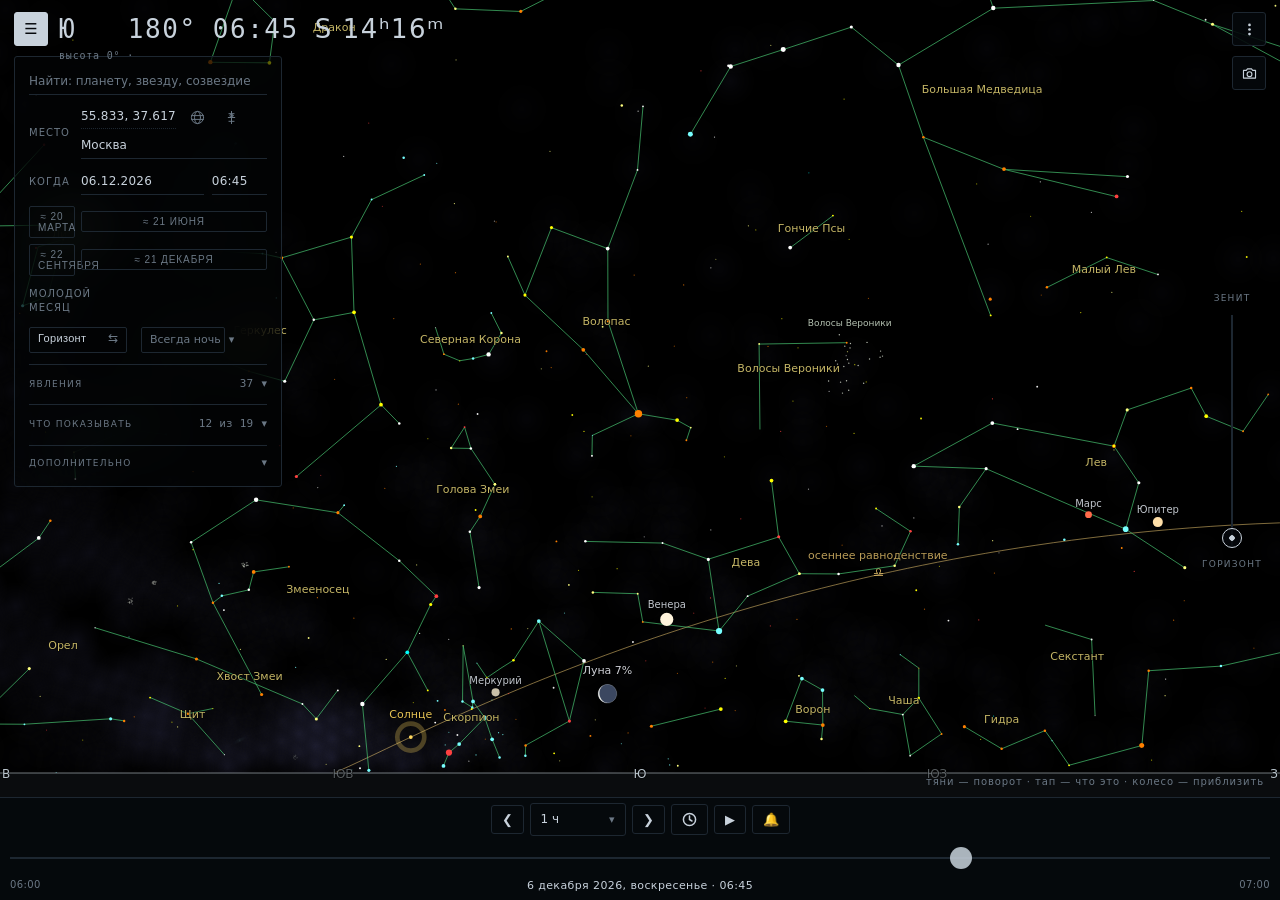
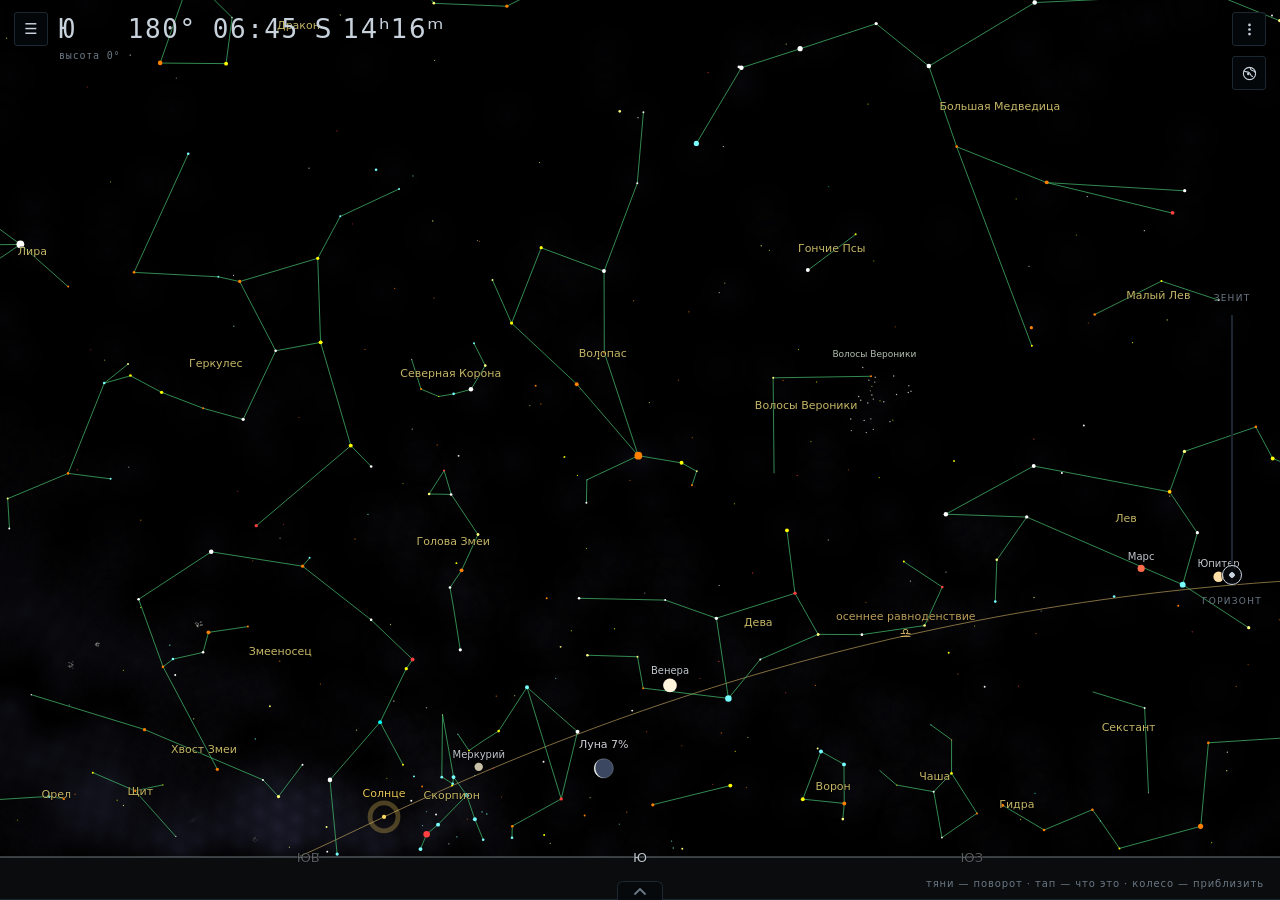
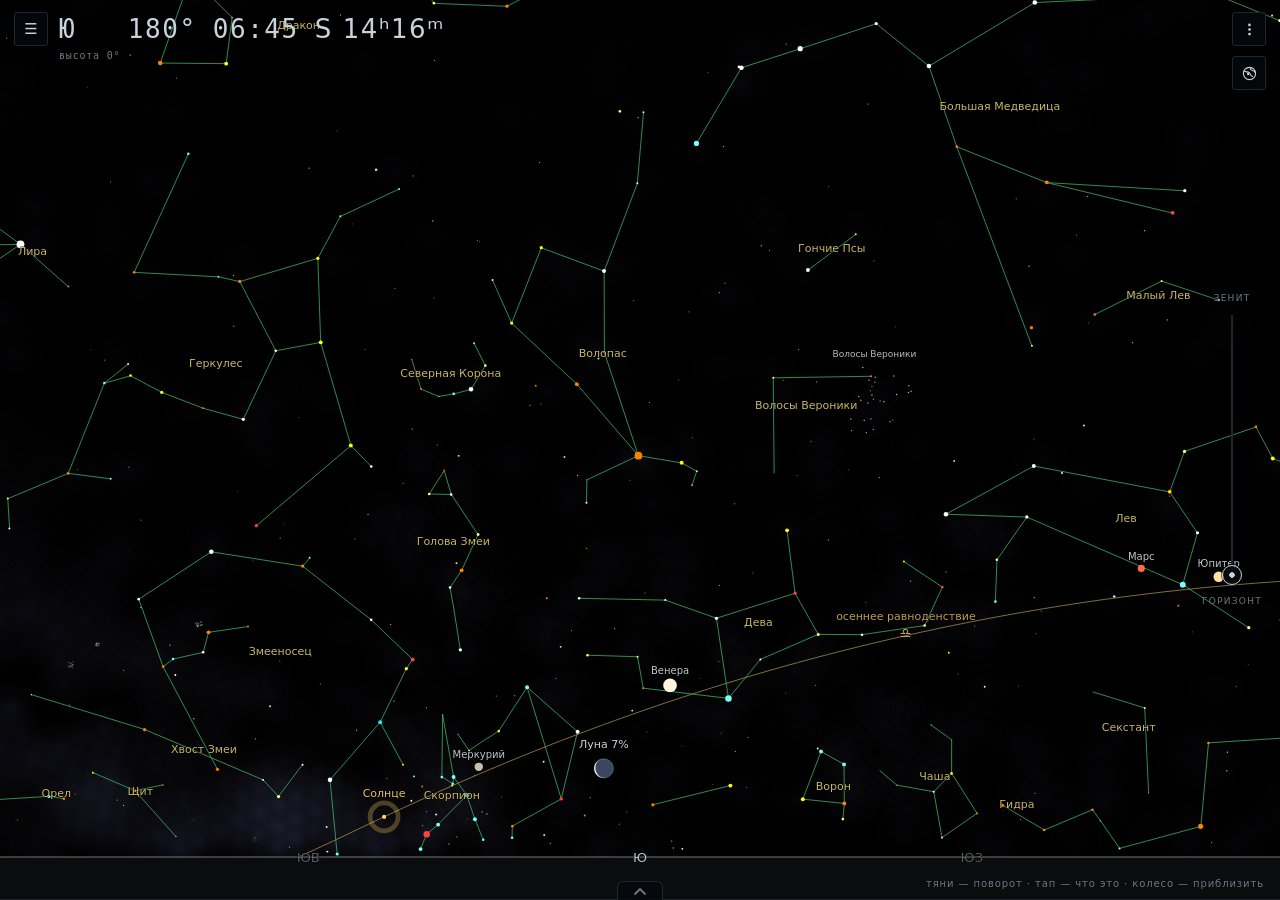
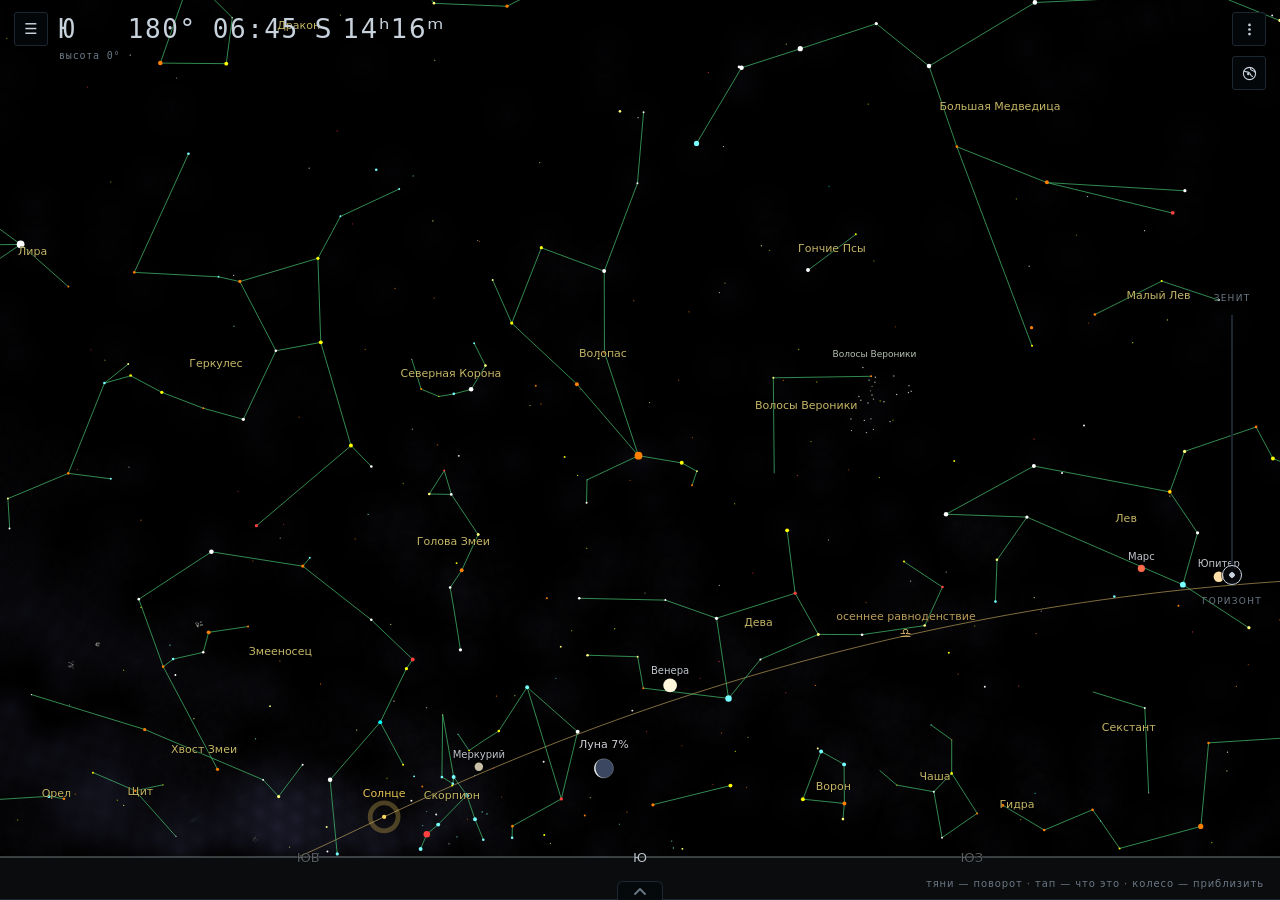
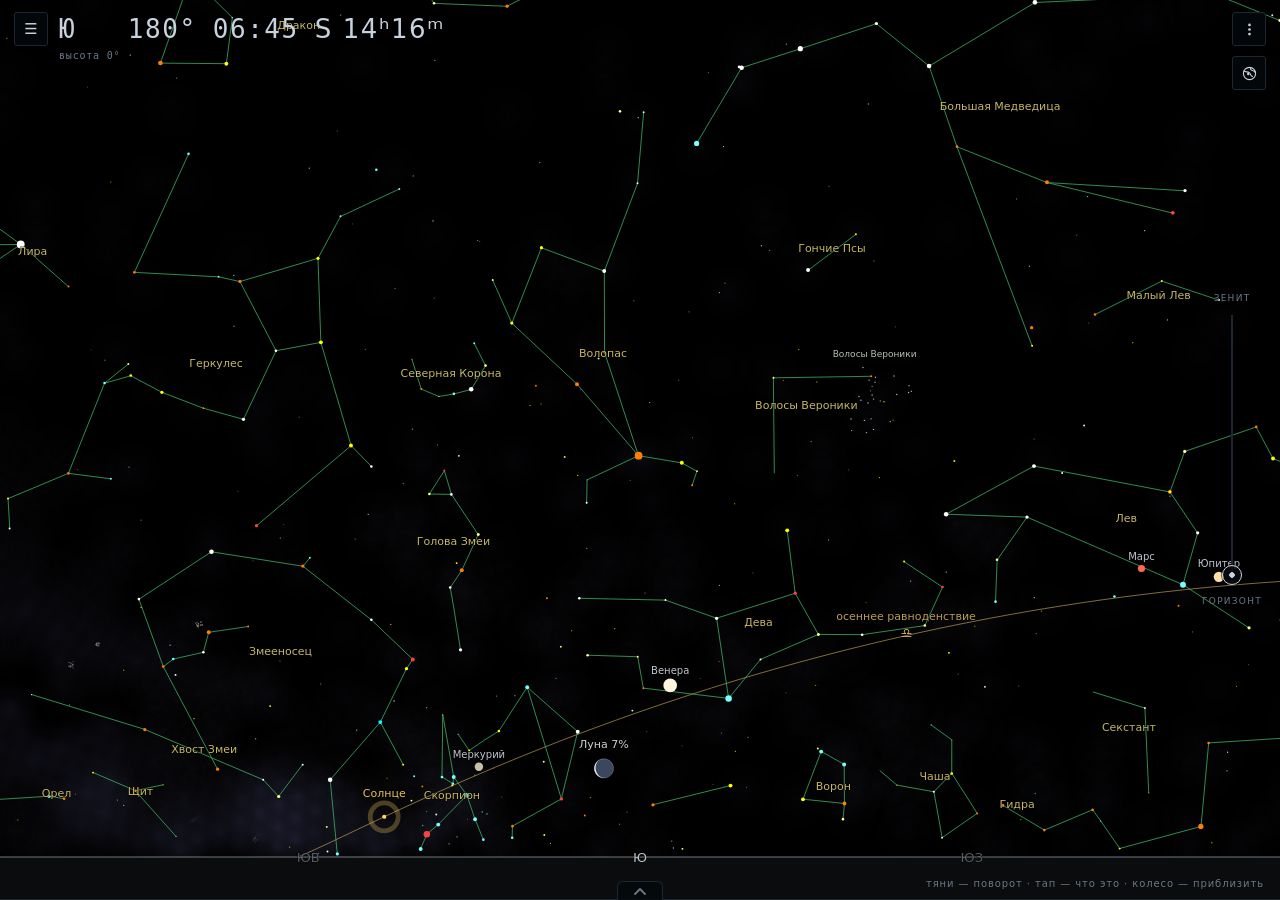
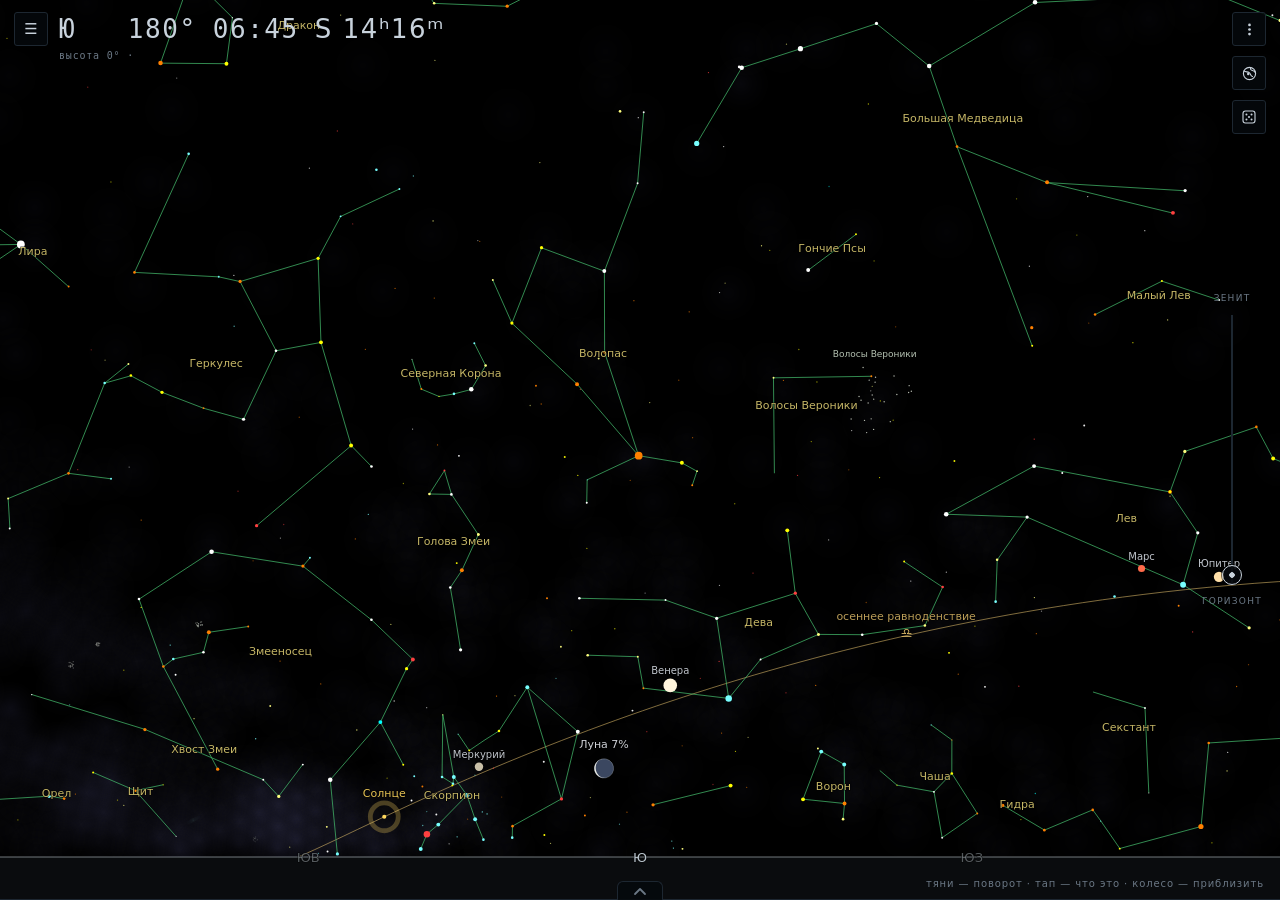
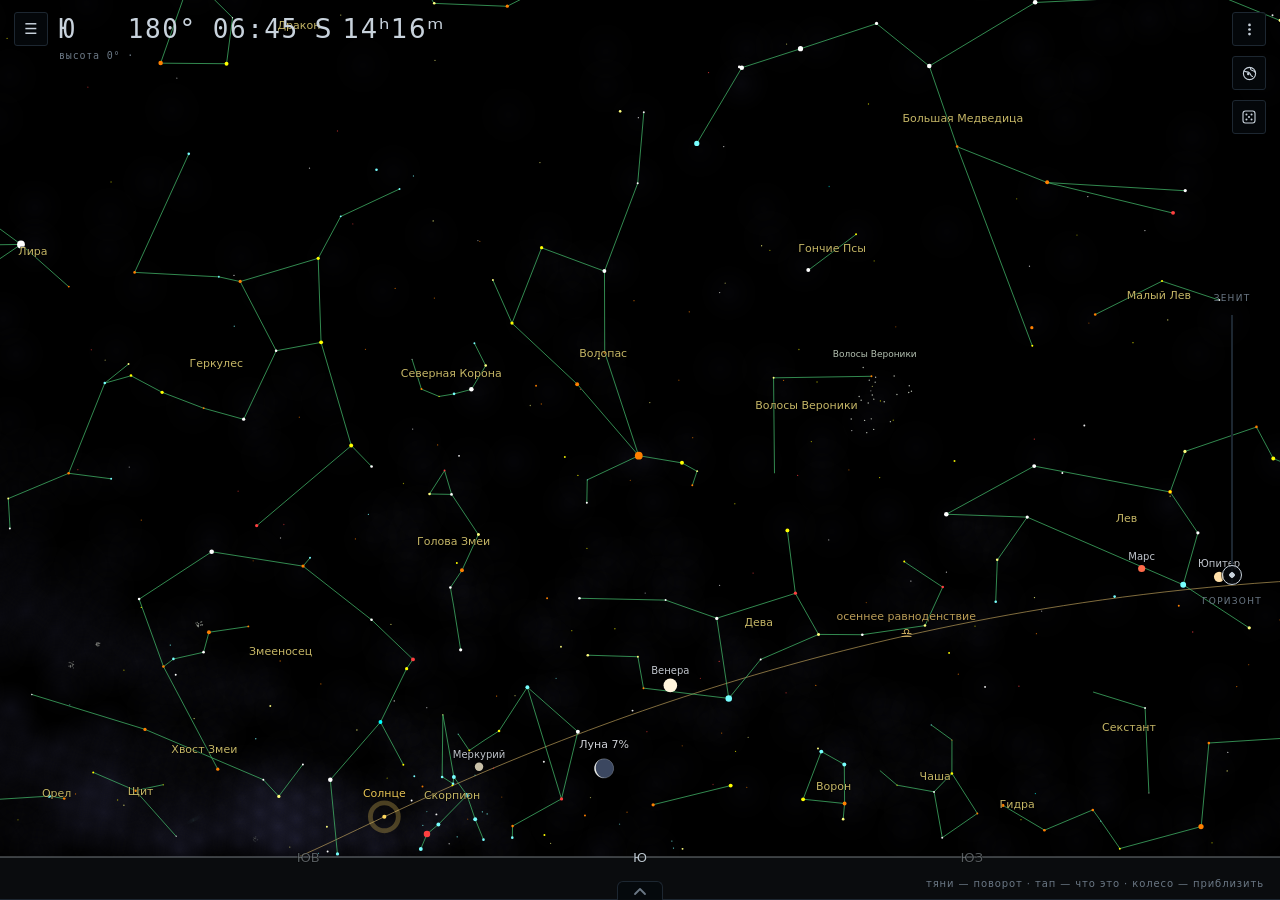
